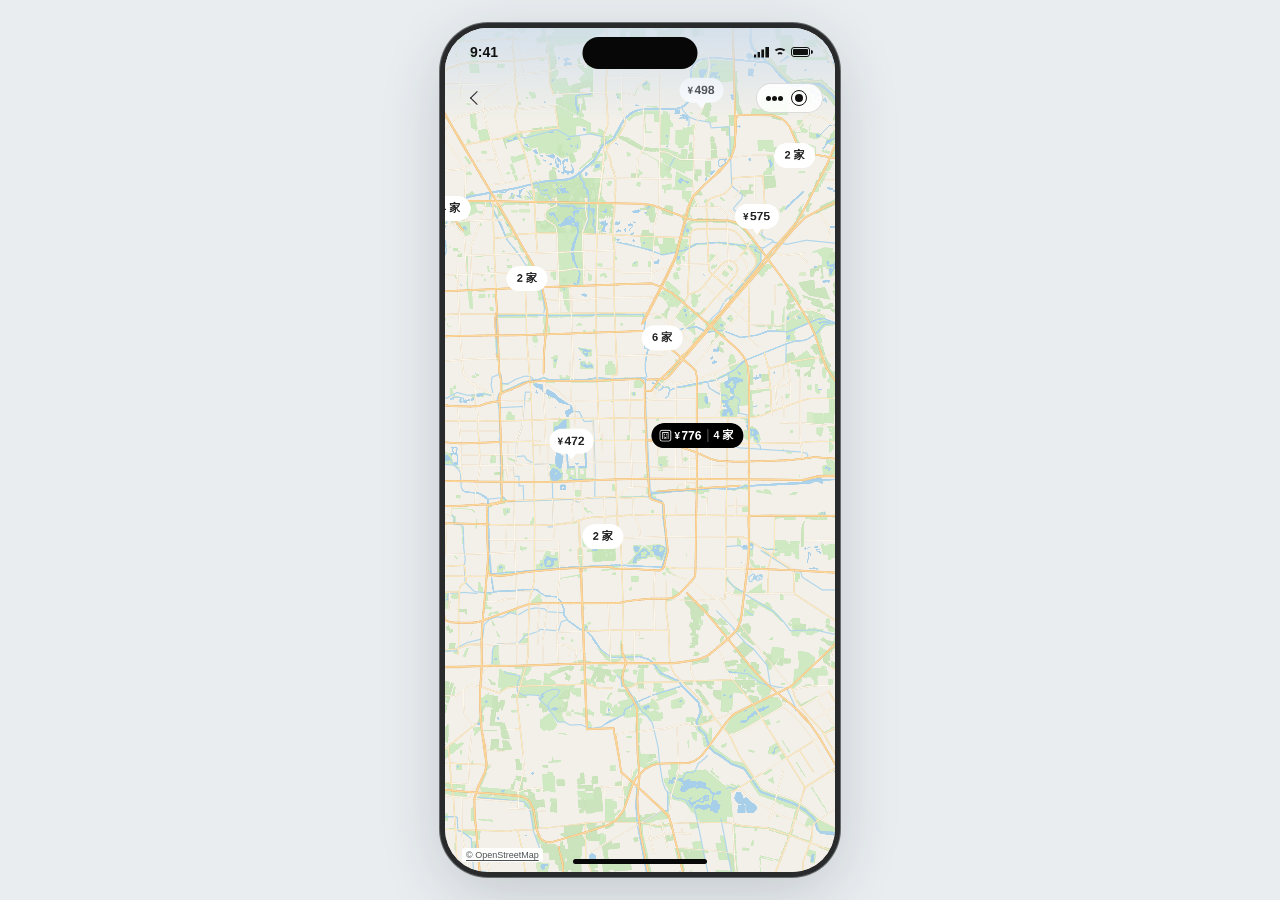
==== index.html @ 3328a45b "Add continuous hotel map zoom demo" ====
<!doctype html>
<html lang="zh-CN">
<head>
  <meta charset="utf-8">
  <meta name="viewport" content="width=device-width, initial-scale=1, viewport-fit=cover">
  <meta name="referrer" content="no-referrer">
  <title>酒店地图</title>
  <style>:root {
  font-family: -apple-system, BlinkMacSystemFont, "PingFang SC", "Microsoft YaHei", sans-serif;
  color: #111;
  background: #e9edf0;
}
*, *::before, *::after { box-sizing: border-box; }
body { margin: 0; }
.phone { position: relative; isolation: isolate; overflow: hidden; height: 100dvh; min-height: 360px; background: #f2f0e9; }
.map { position: absolute; inset: 0; overflow: hidden; }
.maplibregl-canvas { position: absolute; top: 0; left: 0; }
.maplibregl-canvas-container.maplibregl-interactive { cursor: grab; user-select: none; }
.maplibregl-canvas-container.maplibregl-interactive:active { cursor: grabbing; }
.maplibregl-canvas-container.maplibregl-touch-zoom-rotate,
.maplibregl-canvas-container.maplibregl-touch-drag-pan { touch-action: none; }
.phone-top { position: absolute; z-index: 2; inset: 0 0 auto; pointer-events: none; background: linear-gradient(#d1deecdd, #d1deec00); }
.status { height: 48px; display: flex; align-items: center; justify-content: space-between; padding: 0 25px; font-size: 14px; font-weight: 650; }
.island { position: absolute; top: 9px; left: 50%; transform: translateX(-50%); width: 115px; height: 32px; border-radius: 100px; background: #070707; }
.status-icons { display: flex; align-items: center; gap: 4px; }
.signal { width: 15px; height: 11px; background: #111; clip-path: polygon(0 72%,15% 72%,15% 100%,24% 100%,24% 50%,40% 50%,40% 100%,49% 100%,49% 27%,67% 27%,67% 100%,76% 100%,76% 0,100% 0,100% 100%,0 100%); }
.wifi { height: 13px; width: 14px; position: relative; overflow: hidden; }
.wifi::before, .wifi::after { position: absolute; left: 50%; transform: translateX(-50%); border: 2px solid transparent; border-top-color: #111; border-radius: 50%; width: 14px; height: 11px; top: 2px; content: ""; }
.wifi::after { width: 8px; top: 6px; }
.battery { width: 19px; height: 10px; border: 1px solid #111; border-radius: 3px; position: relative; }
.battery::before { content: ""; position: absolute; inset: 1px; border-radius: 1px; background: #111; }
.battery::after { content: ""; position: absolute; width: 2px; height: 4px; right: -4px; top: 2px; border-radius: 0 2px 2px 0; background: #111; }
.corners { display: flex; height: 44px; align-items: center; justify-content: space-between; padding: 0 12px; }
.corners button { display: grid; place-items: center; width: 44px; height: 44px; margin-left: -4px; padding: 0; border: 0; background: transparent; color: inherit; pointer-events: auto; touch-action: manipulation; cursor: pointer; }
.corners button:focus-visible { outline: 2px solid #245daf; border-radius: 12px; outline-offset: -4px; }
.corners button i { width: 10px; height: 10px; border: solid #222; border-width: 0 0 1.8px 1.8px; transform: translateX(2px) rotate(45deg); }
.capsule { border-radius: 20px; border: 1px solid #0002; width: 67px; height: 30px; display: flex; align-items: center; justify-content: space-evenly; background: #ffffffdf; }
.dots { width: 5px; height: 5px; border-radius: 50%; background: #111; box-shadow: -6px 0 #111, 6px 0 #111; }
.ring { position: relative; width: 16px; height: 16px; border: 1.8px solid #111; border-radius: 50%; }
.ring::after { content: ""; position: absolute; inset: 3px; border-radius: 50%; background: #111; }
.attribution { position: absolute; z-index: 2; bottom: 10px; left: 17px; color: #4a5054; border-radius: 3px; background: #fffffff0; padding: 2px 4px; font-size: 9px; text-underline-offset: 2px; }
.home-bar { position: absolute; z-index: 2; left: 50%; bottom: 8px; transform: translateX(-50%); width: 134px; height: 5px; border-radius: 100px; background: #080808; pointer-events: none; }
#mapError { position: absolute; z-index: 2; top: 110px; left: 16px; right: 16px; padding: 10px 12px; border-radius: 9px; background: #fff; font-size: 13px; }
@media (min-width: 560px) {
  body { min-height: 100dvh; display: grid; place-items: center; padding: 18px 0; }
  .phone { width: 390px; height: min(844px, calc(100dvh - 36px)); border-radius: 43px; box-shadow: 0 0 0 5px #292a2b, 0 0 0 6px #676a6c, 0 17px 65px #20293333; }
}
</style>
</head>
<body>
  <main class="phone" id="phone" aria-label="酒店地图">
    <div class="map" id="map" aria-label="北京酒店示例地图" aria-busy="true"></div>
    <div class="phone-top">
      <div class="status" aria-hidden="true">
        <span>9:41</span><i class="island"></i>
        <span class="status-icons"><i class="signal"></i><i class="wifi"></i><i class="battery"></i></span>
      </div>
      <div class="corners">
        <button id="back" type="button" aria-label="回到初始地图视角" title="回到初始地图视角"><i></i></button>
        <div class="capsule" aria-hidden="true"><i class="dots"></i><i class="ring"></i></div>
      </div>
    </div>
    <div id="mapError" role="status" hidden></div>
    <a class="attribution" href="https://www.openstreetmap.org/copyright" target="_blank" rel="noopener">© OpenStreetMap</a>
    <i class="home-bar" aria-hidden="true"></i>
  </main>
  <script>/*
Copyright (c) 2023, MapLibre contributors

All rights reserved.

Redistribution and use in source and binary forms, with or without modification,
are permitted provided that the following conditions are met:

    * Redistributions of source code must retain the above copyright notice,
      this list of conditions and the following disclaimer.
    * Redistributions in binary form must reproduce the above copyright notice,
      this list of conditions and the following disclaimer in the documentation
      and/or other materials provided with the distribution.
    * Neither the name of MapLibre GL JS nor the names of its contributors
      may be used to endorse or promote products derived from this software
      without specific prior written permission.

THIS SOFTWARE IS PROVIDED BY THE COPYRIGHT HOLDERS AND CONTRIBUTORS
"AS IS" AND ANY EXPRESS OR IMPLIED WARRANTIES, INCLUDING, BUT NOT
LIMITED TO, THE IMPLIED WARRANTIES OF MERCHANTABILITY AND FITNESS FOR
A PARTICULAR PURPOSE ARE DISCLAIMED. IN NO EVENT SHALL THE COPYRIGHT OWNER OR
CONTRIBUTORS BE LIABLE FOR ANY DIRECT, INDIRECT, INCIDENTAL, SPECIAL,
EXEMPLARY, OR CONSEQUENTIAL DAMAGES (INCLUDING, BUT NOT LIMITED TO,
PROCUREMENT OF SUBSTITUTE GOODS OR SERVICES; LOSS OF USE, DATA, OR
PROFITS; OR BUSINESS INTERRUPTION) HOWEVER CAUSED AND ON ANY THEORY OF
LIABILITY, WHETHER IN CONTRACT, STRICT LIABILITY, OR TORT (INCLUDING
NEGLIGENCE OR OTHERWISE) ARISING IN ANY WAY OUT OF THE USE OF THIS
SOFTWARE, EVEN IF ADVISED OF THE POSSIBILITY OF SUCH DAMAGE.


-------------------------------------------------------------------------------

Contains code from mapbox-gl-js v1.13 and earlier

Version v1.13 of mapbox-gl-js and earlier are licensed under a BSD-3-Clause license

Copyright (c) 2020, Mapbox
Redistribution and use in source and binary forms, with or without modification,
are permitted provided that the following conditions are met:

* Redistributions of source code must retain the above copyright notice,
  this list of conditions and the following disclaimer.
* Redistributions in binary form must reproduce the above copyright notice,
  this list of conditions and the following disclaimer in the documentation
  and/or other materials provided with the distribution.
* Neither the name of Mapbox GL JS nor the names of its contributors
  may be used to endorse or promote products derived from this software
  without specific prior written permission.

THIS SOFTWARE IS PROVIDED BY THE COPYRIGHT HOLDERS AND CONTRIBUTORS
"AS IS" AND ANY EXPRESS OR IMPLIED WARRANTIES, INCLUDING, BUT NOT
LIMITED TO, THE IMPLIED WARRANTIES OF MERCHANTABILITY AND FITNESS FOR
A PARTICULAR PURPOSE ARE DISCLAIMED. IN NO EVENT SHALL THE COPYRIGHT OWNER OR
CONTRIBUTORS BE LIABLE FOR ANY DIRECT, INDIRECT, INCIDENTAL, SPECIAL,
EXEMPLARY, OR CONSEQUENTIAL DAMAGES (INCLUDING, BUT NOT LIMITED TO,
PROCUREMENT OF SUBSTITUTE GOODS OR SERVICES; LOSS OF USE, DATA, OR
PROFITS; OR BUSINESS INTERRUPTION) HOWEVER CAUSED AND ON ANY THEORY OF
LIABILITY, WHETHER IN CONTRACT, STRICT LIABILITY, OR TORT (INCLUDING
NEGLIGENCE OR OTHERWISE) ARISING IN ANY WAY OUT OF THE USE OF THIS SOFTWARE,
EVEN IF ADVISED OF THE POSSIBILITY OF SUCH DAMAGE.


-------------------------------------------------------------------------------

Contains code from glfx.js

Copyright (C) 2011 by Evan Wallace

Permission is hereby granted, free of charge, to any person obtaining a copy
of this software and associated documentation files (the "Software"), to deal
in the Software without restriction, including without limitation the rights
to use, copy, modify, merge, publish, distribute, sublicense, and/or sell
copies of the Software, and to permit persons to whom the Software is
furnished to do so, subject to the following conditions:

The above copyright notice and this permission notice shall be included in
all copies or substantial portions of the Software.

THE SOFTWARE IS PROVIDED "AS IS", WITHOUT WARRANTY OF ANY KIND, EXPRESS OR
IMPLIED, INCLUDING BUT NOT LIMITED TO THE WARRANTIES OF MERCHANTABILITY,
FITNESS FOR A PARTICULAR PURPOSE AND NONINFRINGEMENT. IN NO EVENT SHALL THE
AUTHORS OR COPYRIGHT HOLDERS BE LIABLE FOR ANY CLAIM, DAMAGES OR OTHER
LIABILITY, WHETHER IN AN ACTION OF CONTRACT, TORT OR OTHERWISE, ARISING FROM,
OUT OF OR IN CONNECTION WITH THE SOFTWARE OR THE USE OR OTHER DEALINGS IN
THE SOFTWARE.

--------------------------------------------------------------------------------

Contains a portion of d3-color https://github.com/d3/d3-color

Copyright 2010-2016 Mike Bostock
All rights reserved.

Redistribution and use in source and binary forms, with or without modification,
are permitted provided that the following conditions are met:

* Redistributions of source code must retain the above copyright notice, this
  list of conditions and the following disclaimer.

* Redistributions in binary form must reproduce the above copyright notice,
  this list of conditions and the following disclaimer in the documentation
  and/or other materials provided with the distribution.

* Neither the name of the author nor the names of contributors may be used to
  endorse or promote products derived from this software without specific prior
  written permission.

THIS SOFTWARE IS PROVIDED BY THE COPYRIGHT HOLDERS AND CONTRIBUTORS "AS IS" AND
ANY EXPRESS OR IMPLIED WARRANTIES, INCLUDING, BUT NOT LIMITED TO, THE IMPLIED
WARRANTIES OF MERCHANTABILITY AND FITNESS FOR A PARTICULAR PURPOSE ARE
DISCLAIMED. IN NO EVENT SHALL THE COPYRIGHT OWNER OR CONTRIBUTORS BE LIABLE FOR
ANY DIRECT, INDIRECT, INCIDENTAL, SPECIAL, EXEMPLARY, OR CONSEQUENTIAL DAMAGES
(INCLUDING, BUT NOT LIMITED TO, PROCUREMENT OF SUBSTITUTE GOODS OR SERVICES;
LOSS OF USE, DATA, OR PROFITS; OR BUSINESS INTERRUPTION) HOWEVER CAUSED AND ON
ANY THEORY OF LIABILITY, WHETHER IN CONTRACT, STRICT LIABILITY, OR TORT
(INCLUDING NEGLIGENCE OR OTHERWISE) ARISING IN ANY WAY OUT OF THE USE OF THIS
SOFTWARE, EVEN IF ADVISED OF THE POSSIBILITY OF SUCH DAMAGE.

*/
/**
 * MapLibre GL JS
 * @license 3-Clause BSD. Full text of license: https://github.com/maplibre/maplibre-gl-js/blob/v4.7.1/LICENSE.txt
 */
(function (global, factory) {
typeof exports === 'object' && typeof module !== 'undefined' ? module.exports = factory() :
typeof define === 'function' && define.amd ? define(factory) :
(global = typeof globalThis !== 'undefined' ? globalThis : global || self, global.maplibregl = factory());
})(this, (function () { 'use strict';

/* eslint-disable */

var maplibregl = {};
var modules = {};
function define(moduleName, _dependencies, moduleFactory) {
    modules[moduleName] = moduleFactory;

    // to get the list of modules see generated dist/maplibre-gl-dev.js file (look for `define(` calls)
    if (moduleName !== 'index') {
        return;
    }

    // we assume that when an index module is initializing then other modules are loaded already
    var workerBundleString = 'var sharedModule = {}; (' + modules.shared + ')(sharedModule); (' + modules.worker + ')(sharedModule);'

    var sharedModule = {};
    // the order of arguments of a module factory depends on rollup (it decides who is whose dependency)
    // to check the correct order, see dist/maplibre-gl-dev.js file (look for `define(` calls)
    // we assume that for our 3 chunks it will generate 3 modules and their order is predefined like the following
    modules.shared(sharedModule);
    modules.index(maplibregl, sharedModule);

    if (typeof window !== 'undefined') {
        maplibregl.setWorkerUrl(window.URL.createObjectURL(new Blob([workerBundleString], { type: 'text/javascript' })));
    }

    return maplibregl;
};



define("shared",["exports"],(function(t){"use strict";function e(t,e,r,n){return new(r||(r=Promise))((function(i,s){function a(t){try{l(n.next(t));}catch(t){s(t);}}function o(t){try{l(n.throw(t));}catch(t){s(t);}}function l(t){var e;t.done?i(t.value):(e=t.value,e instanceof r?e:new r((function(t){t(e);}))).then(a,o);}l((n=n.apply(t,e||[])).next());}))}function r(t){return t&&t.__esModule&&Object.prototype.hasOwnProperty.call(t,"default")?t.default:t}"function"==typeof SuppressedError&&SuppressedError;var n=i;function i(t,e){this.x=t,this.y=e;}i.prototype={clone:function(){return new i(this.x,this.y)},add:function(t){return this.clone()._add(t)},sub:function(t){return this.clone()._sub(t)},multByPoint:function(t){return this.clone()._multByPoint(t)},divByPoint:function(t){return this.clone()._divByPoint(t)},mult:function(t){return this.clone()._mult(t)},div:function(t){return this.clone()._div(t)},rotate:function(t){return this.clone()._rotate(t)},rotateAround:function(t,e){return this.clone()._rotateAround(t,e)},matMult:function(t){return this.clone()._matMult(t)},unit:function(){return this.clone()._unit()},perp:function(){return this.clone()._perp()},round:function(){return this.clone()._round()},mag:function(){return Math.sqrt(this.x*this.x+this.y*this.y)},equals:function(t){return this.x===t.x&&this.y===t.y},dist:function(t){return Math.sqrt(this.distSqr(t))},distSqr:function(t){var e=t.x-this.x,r=t.y-this.y;return e*e+r*r},angle:function(){return Math.atan2(this.y,this.x)},angleTo:function(t){return Math.atan2(this.y-t.y,this.x-t.x)},angleWith:function(t){return this.angleWithSep(t.x,t.y)},angleWithSep:function(t,e){return Math.atan2(this.x*e-this.y*t,this.x*t+this.y*e)},_matMult:function(t){var e=t[2]*this.x+t[3]*this.y;return this.x=t[0]*this.x+t[1]*this.y,this.y=e,this},_add:function(t){return this.x+=t.x,this.y+=t.y,this},_sub:function(t){return this.x-=t.x,this.y-=t.y,this},_mult:function(t){return this.x*=t,this.y*=t,this},_div:function(t){return this.x/=t,this.y/=t,this},_multByPoint:function(t){return this.x*=t.x,this.y*=t.y,this},_divByPoint:function(t){return this.x/=t.x,this.y/=t.y,this},_unit:function(){return this._div(this.mag()),this},_perp:function(){var t=this.y;return this.y=this.x,this.x=-t,this},_rotate:function(t){var e=Math.cos(t),r=Math.sin(t),n=r*this.x+e*this.y;return this.x=e*this.x-r*this.y,this.y=n,this},_rotateAround:function(t,e){var r=Math.cos(t),n=Math.sin(t),i=e.y+n*(this.x-e.x)+r*(this.y-e.y);return this.x=e.x+r*(this.x-e.x)-n*(this.y-e.y),this.y=i,this},_round:function(){return this.x=Math.round(this.x),this.y=Math.round(this.y),this}},i.convert=function(t){return t instanceof i?t:Array.isArray(t)?new i(t[0],t[1]):t};var s=r(n),a=o;function o(t,e,r,n){this.cx=3*t,this.bx=3*(r-t)-this.cx,this.ax=1-this.cx-this.bx,this.cy=3*e,this.by=3*(n-e)-this.cy,this.ay=1-this.cy-this.by,this.p1x=t,this.p1y=e,this.p2x=r,this.p2y=n;}o.prototype={sampleCurveX:function(t){return ((this.ax*t+this.bx)*t+this.cx)*t},sampleCurveY:function(t){return ((this.ay*t+this.by)*t+this.cy)*t},sampleCurveDerivativeX:function(t){return (3*this.ax*t+2*this.bx)*t+this.cx},solveCurveX:function(t,e){if(void 0===e&&(e=1e-6),t<0)return 0;if(t>1)return 1;for(var r=t,n=0;n<8;n++){var i=this.sampleCurveX(r)-t;if(Math.abs(i)<e)return r;var s=this.sampleCurveDerivativeX(r);if(Math.abs(s)<1e-6)break;r-=i/s;}var a=0,o=1;for(r=t,n=0;n<20&&(i=this.sampleCurveX(r),!(Math.abs(i-t)<e));n++)t>i?a=r:o=r,r=.5*(o-a)+a;return r},solve:function(t,e){return this.sampleCurveY(this.solveCurveX(t,e))}};var l=r(a);let u,c;function h(){return null==u&&(u="undefined"!=typeof OffscreenCanvas&&new OffscreenCanvas(1,1).getContext("2d")&&"function"==typeof createImageBitmap),u}function p(){if(null==c&&(c=!1,h())){const t=5,e=new OffscreenCanvas(t,t).getContext("2d",{willReadFrequently:!0});if(e){for(let r=0;r<t*t;r++){const n=4*r;e.fillStyle=`rgb(${n},${n+1},${n+2})`,e.fillRect(r%t,Math.floor(r/t),1,1);}const r=e.getImageData(0,0,t,t).data;for(let e=0;e<t*t*4;e++)if(e%4!=3&&r[e]!==e){c=!0;break}}}return c||!1}function f(t,e,r,n){const i=new l(t,e,r,n);return t=>i.solve(t)}const d=f(.25,.1,.25,1);function y(t,e,r){return Math.min(r,Math.max(e,t))}function m(t,e,r){const n=r-e,i=((t-e)%n+n)%n+e;return i===e?r:i}function g(t,...e){for(const r of e)for(const e in r)t[e]=r[e];return t}let x=1;function v(t,e,r){const n={};for(const r in t)n[r]=e.call(this,t[r],r,t);return n}function b(t,e,r){const n={};for(const r in t)e.call(this,t[r],r,t)&&(n[r]=t[r]);return n}function w(t){return Array.isArray(t)?t.map(w):"object"==typeof t&&t?v(t,w):t}const _={};function A(t){_[t]||("undefined"!=typeof console&&console.warn(t),_[t]=!0);}function S(t,e,r){return (r.y-t.y)*(e.x-t.x)>(e.y-t.y)*(r.x-t.x)}function k(t){return "undefined"!=typeof WorkerGlobalScope&&void 0!==t&&t instanceof WorkerGlobalScope}let M=null;function I(t){return "undefined"!=typeof ImageBitmap&&t instanceof ImageBitmap}const z="[data-uri]";function P(t,r,n,i,s){return e(this,void 0,void 0,(function*(){if("undefined"==typeof VideoFrame)throw new Error("VideoFrame not supported");const e=new VideoFrame(t,{timestamp:0});try{const a=null==e?void 0:e.format;if(!a||!a.startsWith("BGR")&&!a.startsWith("RGB"))throw new Error(`Unrecognized format ${a}`);const o=a.startsWith("BGR"),l=new Uint8ClampedArray(i*s*4);if(yield e.copyTo(l,function(t,e,r,n,i){const s=4*Math.max(-e,0),a=(Math.max(0,r)-r)*n*4+s,o=4*n,l=Math.max(0,e),u=Math.max(0,r);return {rect:{x:l,y:u,width:Math.min(t.width,e+n)-l,height:Math.min(t.height,r+i)-u},layout:[{offset:a,stride:o}]}}(t,r,n,i,s)),o)for(let t=0;t<l.length;t+=4){const e=l[t];l[t]=l[t+2],l[t+2]=e;}return l}finally{e.close();}}))}let C,B;const V="AbortError";function E(){return new Error(V)}const F={MAX_PARALLEL_IMAGE_REQUESTS:16,MAX_PARALLEL_IMAGE_REQUESTS_PER_FRAME:8,MAX_TILE_CACHE_ZOOM_LEVELS:5,REGISTERED_PROTOCOLS:{},WORKER_URL:""};function T(t){return F.REGISTERED_PROTOCOLS[t.substring(0,t.indexOf("://"))]}const $="global-dispatcher";class L extends Error{constructor(t,e,r,n){super(`AJAXError: ${e} (${t}): ${r}`),this.status=t,this.statusText=e,this.url=r,this.body=n;}}const D=()=>k(self)?self.worker&&self.worker.referrer:("blob:"===window.location.protocol?window.parent:window).location.href,O=function(t,r){if(/:\/\//.test(t.url)&&!/^https?:|^file:/.test(t.url)){const e=T(t.url);if(e)return e(t,r);if(k(self)&&self.worker&&self.worker.actor)return self.worker.actor.sendAsync({type:"GR",data:t,targetMapId:$},r)}if(!(/^file:/.test(n=t.url)||/^file:/.test(D())&&!/^\w+:/.test(n))){if(fetch&&Request&&AbortController&&Object.prototype.hasOwnProperty.call(Request.prototype,"signal"))return function(t,r){return e(this,void 0,void 0,(function*(){const e=new Request(t.url,{method:t.method||"GET",body:t.body,credentials:t.credentials,headers:t.headers,cache:t.cache,referrer:D(),signal:r.signal});"json"!==t.type||e.headers.has("Accept")||e.headers.set("Accept","application/json");const n=yield fetch(e);if(!n.ok){const e=yield n.blob();throw new L(n.status,n.statusText,t.url,e)}let i;i="arrayBuffer"===t.type||"image"===t.type?n.arrayBuffer():"json"===t.type?n.json():n.text();const s=yield i;if(r.signal.aborted)throw E();return {data:s,cacheControl:n.headers.get("Cache-Control"),expires:n.headers.get("Expires")}}))}(t,r);if(k(self)&&self.worker&&self.worker.actor)return self.worker.actor.sendAsync({type:"GR",data:t,mustQueue:!0,targetMapId:$},r)}var n;return function(t,e){return new Promise(((r,n)=>{var i;const s=new XMLHttpRequest;s.open(t.method||"GET",t.url,!0),"arrayBuffer"!==t.type&&"image"!==t.type||(s.responseType="arraybuffer");for(const e in t.headers)s.setRequestHeader(e,t.headers[e]);"json"===t.type&&(s.responseType="text",(null===(i=t.headers)||void 0===i?void 0:i.Accept)||s.setRequestHeader("Accept","application/json")),s.withCredentials="include"===t.credentials,s.onerror=()=>{n(new Error(s.statusText));},s.onload=()=>{if(!e.signal.aborted)if((s.status>=200&&s.status<300||0===s.status)&&null!==s.response){let e=s.response;if("json"===t.type)try{e=JSON.parse(s.response);}catch(t){return void n(t)}r({data:e,cacheControl:s.getResponseHeader("Cache-Control"),expires:s.getResponseHeader("Expires")});}else {const e=new Blob([s.response],{type:s.getResponseHeader("Content-Type")});n(new L(s.status,s.statusText,t.url,e));}},e.signal.addEventListener("abort",(()=>{s.abort(),n(E());})),s.send(t.body);}))}(t,r)};function j(t){if(!t||t.indexOf("://")<=0||0===t.indexOf("data:image/")||0===t.indexOf("blob:"))return !0;const e=new URL(t),r=window.location;return e.protocol===r.protocol&&e.host===r.host}function R(t,e,r){r[t]&&-1!==r[t].indexOf(e)||(r[t]=r[t]||[],r[t].push(e));}function U(t,e,r){if(r&&r[t]){const n=r[t].indexOf(e);-1!==n&&r[t].splice(n,1);}}class q{constructor(t,e={}){g(this,e),this.type=t;}}class N extends q{constructor(t,e={}){super("error",g({error:t},e));}}class Z{on(t,e){return this._listeners=this._listeners||{},R(t,e,this._listeners),this}off(t,e){return U(t,e,this._listeners),U(t,e,this._oneTimeListeners),this}once(t,e){return e?(this._oneTimeListeners=this._oneTimeListeners||{},R(t,e,this._oneTimeListeners),this):new Promise((e=>this.once(t,e)))}fire(t,e){"string"==typeof t&&(t=new q(t,e||{}));const r=t.type;if(this.listens(r)){t.target=this;const e=this._listeners&&this._listeners[r]?this._listeners[r].slice():[];for(const r of e)r.call(this,t);const n=this._oneTimeListeners&&this._oneTimeListeners[r]?this._oneTimeListeners[r].slice():[];for(const e of n)U(r,e,this._oneTimeListeners),e.call(this,t);const i=this._eventedParent;i&&(g(t,"function"==typeof this._eventedParentData?this._eventedParentData():this._eventedParentData),i.fire(t));}else t instanceof N&&console.error(t.error);return this}listens(t){return this._listeners&&this._listeners[t]&&this._listeners[t].length>0||this._oneTimeListeners&&this._oneTimeListeners[t]&&this._oneTimeListeners[t].length>0||this._eventedParent&&this._eventedParent.listens(t)}setEventedParent(t,e){return this._eventedParent=t,this._eventedParentData=e,this}}var G={$version:8,$root:{version:{required:!0,type:"enum",values:[8]},name:{type:"string"},metadata:{type:"*"},center:{type:"array",value:"number"},zoom:{type:"number"},bearing:{type:"number",default:0,period:360,units:"degrees"},pitch:{type:"number",default:0,units:"degrees"},light:{type:"light"},sky:{type:"sky"},projection:{type:"projection"},terrain:{type:"terrain"},sources:{required:!0,type:"sources"},sprite:{type:"sprite"},glyphs:{type:"string"},transition:{type:"transition"},layers:{required:!0,type:"array",value:"layer"}},sources:{"*":{type:"source"}},source:["source_vector","source_raster","source_raster_dem","source_geojson","source_video","source_image"],source_vector:{type:{required:!0,type:"enum",values:{vector:{}}},url:{type:"string"},tiles:{type:"array",value:"string"},bounds:{type:"array",value:"number",length:4,default:[-180,-85.051129,180,85.051129]},scheme:{type:"enum",values:{xyz:{},tms:{}},default:"xyz"},minzoom:{type:"number",default:0},maxzoom:{type:"number",default:22},attribution:{type:"string"},promoteId:{type:"promoteId"},volatile:{type:"boolean",default:!1},"*":{type:"*"}},source_raster:{type:{required:!0,type:"enum",values:{raster:{}}},url:{type:"string"},tiles:{type:"array",value:"string"},bounds:{type:"array",value:"number",length:4,default:[-180,-85.051129,180,85.051129]},minzoom:{type:"number",default:0},maxzoom:{type:"number",default:22},tileSize:{type:"number",default:512,units:"pixels"},scheme:{type:"enum",values:{xyz:{},tms:{}},default:"xyz"},attribution:{type:"string"},volatile:{type:"boolean",default:!1},"*":{type:"*"}},source_raster_dem:{type:{required:!0,type:"enum",values:{"raster-dem":{}}},url:{type:"string"},tiles:{type:"array",value:"string"},bounds:{type:"array",value:"number",length:4,default:[-180,-85.051129,180,85.051129]},minzoom:{type:"number",default:0},maxzoom:{type:"number",default:22},tileSize:{type:"number",default:512,units:"pixels"},attribution:{type:"string"},encoding:{type:"enum",values:{terrarium:{},mapbox:{},custom:{}},default:"mapbox"},redFactor:{type:"number",default:1},blueFactor:{type:"number",default:1},greenFactor:{type:"number",default:1},baseShift:{type:"number",default:0},volatile:{type:"boolean",default:!1},"*":{type:"*"}},source_geojson:{type:{required:!0,type:"enum",values:{geojson:{}}},data:{required:!0,type:"*"},maxzoom:{type:"number",default:18},attribution:{type:"string"},buffer:{type:"number",default:128,maximum:512,minimum:0},filter:{type:"*"},tolerance:{type:"number",default:.375},cluster:{type:"boolean",default:!1},clusterRadius:{type:"number",default:50,minimum:0},clusterMaxZoom:{type:"number"},clusterMinPoints:{type:"number"},clusterProperties:{type:"*"},lineMetrics:{type:"boolean",default:!1},generateId:{type:"boolean",default:!1},promoteId:{type:"promoteId"}},source_video:{type:{required:!0,type:"enum",values:{video:{}}},urls:{required:!0,type:"array",value:"string"},coordinates:{required:!0,type:"array",length:4,value:{type:"array",length:2,value:"number"}}},source_image:{type:{required:!0,type:"enum",values:{image:{}}},url:{required:!0,type:"string"},coordinates:{required:!0,type:"array",length:4,value:{type:"array",length:2,value:"number"}}},layer:{id:{type:"string",required:!0},type:{type:"enum",values:{fill:{},line:{},symbol:{},circle:{},heatmap:{},"fill-extrusion":{},raster:{},hillshade:{},background:{}},required:!0},metadata:{type:"*"},source:{type:"string"},"source-layer":{type:"string"},minzoom:{type:"number",minimum:0,maximum:24},maxzoom:{type:"number",minimum:0,maximum:24},filter:{type:"filter"},layout:{type:"layout"},paint:{type:"paint"}},layout:["layout_fill","layout_line","layout_circle","layout_heatmap","layout_fill-extrusion","layout_symbol","layout_raster","layout_hillshade","layout_background"],layout_background:{visibility:{type:"enum",values:{visible:{},none:{}},default:"visible","property-type":"constant"}},layout_fill:{"fill-sort-key":{type:"number",expression:{interpolated:!1,parameters:["zoom","feature"]},"property-type":"data-driven"},visibility:{type:"enum",values:{visible:{},none:{}},default:"visible","property-type":"constant"}},layout_circle:{"circle-sort-key":{type:"number",expression:{interpolated:!1,parameters:["zoom","feature"]},"property-type":"data-driven"},visibility:{type:"enum",values:{visible:{},none:{}},default:"visible","property-type":"constant"}},layout_heatmap:{visibility:{type:"enum",values:{visible:{},none:{}},default:"visible","property-type":"constant"}},"layout_fill-extrusion":{visibility:{type:"enum",values:{visible:{},none:{}},default:"visible","property-type":"constant"}},layout_line:{"line-cap":{type:"enum",values:{butt:{},round:{},square:{}},default:"butt",expression:{interpolated:!1,parameters:["zoom"]},"property-type":"data-constant"},"line-join":{type:"enum",values:{bevel:{},round:{},miter:{}},default:"miter",expression:{interpolated:!1,parameters:["zoom","feature"]},"property-type":"data-driven"},"line-miter-limit":{type:"number",default:2,requires:[{"line-join":"miter"}],expression:{interpolated:!0,parameters:["zoom"]},"property-type":"data-constant"},"line-round-limit":{type:"number",default:1.05,requires:[{"line-join":"round"}],expression:{interpolated:!0,parameters:["zoom"]},"property-type":"data-constant"},"line-sort-key":{type:"number",expression:{interpolated:!1,parameters:["zoom","feature"]},"property-type":"data-driven"},visibility:{type:"enum",values:{visible:{},none:{}},default:"visible","property-type":"constant"}},layout_symbol:{"symbol-placement":{type:"enum",values:{point:{},line:{},"line-center":{}},default:"point",expression:{interpolated:!1,parameters:["zoom"]},"property-type":"data-constant"},"symbol-spacing":{type:"number",default:250,minimum:1,units:"pixels",requires:[{"symbol-placement":"line"}],expression:{interpolated:!0,parameters:["zoom"]},"property-type":"data-constant"},"symbol-avoid-edges":{type:"boolean",default:!1,expression:{interpolated:!1,parameters:["zoom"]},"property-type":"data-constant"},"symbol-sort-key":{type:"number",expression:{interpolated:!1,parameters:["zoom","feature"]},"property-type":"data-driven"},"symbol-z-order":{type:"enum",values:{auto:{},"viewport-y":{},source:{}},default:"auto",expression:{interpolated:!1,parameters:["zoom"]},"property-type":"data-constant"},"icon-allow-overlap":{type:"boolean",default:!1,requires:["icon-image",{"!":"icon-overlap"}],expression:{interpolated:!1,parameters:["zoom"]},"property-type":"data-constant"},"icon-overlap":{type:"enum",values:{never:{},always:{},cooperative:{}},requires:["icon-image"],expression:{interpolated:!1,parameters:["zoom"]},"property-type":"data-constant"},"icon-ignore-placement":{type:"boolean",default:!1,requires:["icon-image"],expression:{interpolated:!1,parameters:["zoom"]},"property-type":"data-constant"},"icon-optional":{type:"boolean",default:!1,requires:["icon-image","text-field"],expression:{interpolated:!1,parameters:["zoom"]},"property-type":"data-constant"},"icon-rotation-alignment":{type:"enum",values:{map:{},viewport:{},auto:{}},default:"auto",requires:["icon-image"],expression:{interpolated:!1,parameters:["zoom"]},"property-type":"data-constant"},"icon-size":{type:"number",default:1,minimum:0,units:"factor of the original icon size",requires:["icon-image"],expression:{interpolated:!0,parameters:["zoom","feature"]},"property-type":"data-driven"},"icon-text-fit":{type:"enum",values:{none:{},width:{},height:{},both:{}},default:"none",requires:["icon-image","text-field"],expression:{interpolated:!1,parameters:["zoom"]},"property-type":"data-constant"},"icon-text-fit-padding":{type:"array",value:"number",length:4,default:[0,0,0,0],units:"pixels",requires:["icon-image","text-field",{"icon-text-fit":["both","width","height"]}],expression:{interpolated:!0,parameters:["zoom"]},"property-type":"data-constant"},"icon-image":{type:"resolvedImage",tokens:!0,expression:{interpolated:!1,parameters:["zoom","feature"]},"property-type":"data-driven"},"icon-rotate":{type:"number",default:0,period:360,units:"degrees",requires:["icon-image"],expression:{interpolated:!0,parameters:["zoom","feature"]},"property-type":"data-driven"},"icon-padding":{type:"padding",default:[2],units:"pixels",requires:["icon-image"],expression:{interpolated:!0,parameters:["zoom","feature"]},"property-type":"data-driven"},"icon-keep-upright":{type:"boolean",default:!1,requires:["icon-image",{"icon-rotation-alignment":"map"},{"symbol-placement":["line","line-center"]}],expression:{interpolated:!1,parameters:["zoom"]},"property-type":"data-constant"},"icon-offset":{type:"array",value:"number",length:2,default:[0,0],requires:["icon-image"],expression:{interpolated:!0,parameters:["zoom","feature"]},"property-type":"data-driven"},"icon-anchor":{type:"enum",values:{center:{},left:{},right:{},top:{},bottom:{},"top-left":{},"top-right":{},"bottom-left":{},"bottom-right":{}},default:"center",requires:["icon-image"],expression:{interpolated:!1,parameters:["zoom","feature"]},"property-type":"data-driven"},"icon-pitch-alignment":{type:"enum",values:{map:{},viewport:{},auto:{}},default:"auto",requires:["icon-image"],expression:{interpolated:!1,parameters:["zoom"]},"property-type":"data-constant"},"text-pitch-alignment":{type:"enum",values:{map:{},viewport:{},auto:{}},default:"auto",requires:["text-field"],expression:{interpolated:!1,parameters:["zoom"]},"property-type":"data-constant"},"text-rotation-alignment":{type:"enum",values:{map:{},viewport:{},"viewport-glyph":{},auto:{}},default:"auto",requires:["text-field"],expression:{interpolated:!1,parameters:["zoom"]},"property-type":"data-constant"},"text-field":{type:"formatted",default:"",tokens:!0,expression:{interpolated:!1,parameters:["zoom","feature"]},"property-type":"data-driven"},"text-font":{type:"array",value:"string",default:["Open Sans Regular","Arial Unicode MS Regular"],requires:["text-field"],expression:{interpolated:!1,parameters:["zoom","feature"]},"property-type":"data-driven"},"text-size":{type:"number",default:16,minimum:0,units:"pixels",requires:["text-field"],expression:{interpolated:!0,parameters:["zoom","feature"]},"property-type":"data-driven"},"text-max-width":{type:"number",default:10,minimum:0,units:"ems",requires:["text-field"],expression:{interpolated:!0,parameters:["zoom","feature"]},"property-type":"data-driven"},"text-line-height":{type:"number",default:1.2,units:"ems",requires:["text-field"],expression:{interpolated:!0,parameters:["zoom"]},"property-type":"data-constant"},"text-letter-spacing":{type:"number",default:0,units:"ems",requires:["text-field"],expression:{interpolated:!0,parameters:["zoom","feature"]},"property-type":"data-driven"},"text-justify":{type:"enum",values:{auto:{},left:{},center:{},right:{}},default:"center",requires:["text-field"],expression:{interpolated:!1,parameters:["zoom","feature"]},"property-type":"data-driven"},"text-radial-offset":{type:"number",units:"ems",default:0,requires:["text-field"],"property-type":"data-driven",expression:{interpolated:!0,parameters:["zoom","feature"]}},"text-variable-anchor":{type:"array",value:"enum",values:{center:{},left:{},right:{},top:{},bottom:{},"top-left":{},"top-right":{},"bottom-left":{},"bottom-right":{}},requires:["text-field",{"symbol-placement":["point"]}],expression:{interpolated:!1,parameters:["zoom"]},"property-type":"data-constant"},"text-variable-anchor-offset":{type:"variableAnchorOffsetCollection",requires:["text-field",{"symbol-placement":["point"]}],expression:{interpolated:!0,parameters:["zoom","feature"]},"property-type":"data-driven"},"text-anchor":{type:"enum",values:{center:{},left:{},right:{},top:{},bottom:{},"top-left":{},"top-right":{},"bottom-left":{},"bottom-right":{}},default:"center",requires:["text-field",{"!":"text-variable-anchor"}],expression:{interpolated:!1,parameters:["zoom","feature"]},"property-type":"data-driven"},"text-max-angle":{type:"number",default:45,units:"degrees",requires:["text-field",{"symbol-placement":["line","line-center"]}],expression:{interpolated:!0,parameters:["zoom"]},"property-type":"data-constant"},"text-writing-mode":{type:"array",value:"enum",values:{horizontal:{},vertical:{}},requires:["text-field",{"symbol-placement":["point"]}],expression:{interpolated:!1,parameters:["zoom"]},"property-type":"data-constant"},"text-rotate":{type:"number",default:0,period:360,units:"degrees",requires:["text-field"],expression:{interpolated:!0,parameters:["zoom","feature"]},"property-type":"data-driven"},"text-padding":{type:"number",default:2,minimum:0,units:"pixels",requires:["text-field"],expression:{interpolated:!0,parameters:["zoom"]},"property-type":"data-constant"},"text-keep-upright":{type:"boolean",default:!0,requires:["text-field",{"text-rotation-alignment":"map"},{"symbol-placement":["line","line-center"]}],expression:{interpolated:!1,parameters:["zoom"]},"property-type":"data-constant"},"text-transform":{type:"enum",values:{none:{},uppercase:{},lowercase:{}},default:"none",requires:["text-field"],expression:{interpolated:!1,parameters:["zoom","feature"]},"property-type":"data-driven"},"text-offset":{type:"array",value:"number",units:"ems",length:2,default:[0,0],requires:["text-field",{"!":"text-radial-offset"}],expression:{interpolated:!0,parameters:["zoom","feature"]},"property-type":"data-driven"},"text-allow-overlap":{type:"boolean",default:!1,requires:["text-field",{"!":"text-overlap"}],expression:{interpolated:!1,parameters:["zoom"]},"property-type":"data-constant"},"text-overlap":{type:"enum",values:{never:{},always:{},cooperative:{}},requires:["text-field"],expression:{interpolated:!1,parameters:["zoom"]},"property-type":"data-constant"},"text-ignore-placement":{type:"boolean",default:!1,requires:["text-field"],expression:{interpolated:!1,parameters:["zoom"]},"property-type":"data-constant"},"text-optional":{type:"boolean",default:!1,requires:["text-field","icon-image"],expression:{interpolated:!1,parameters:["zoom"]},"property-type":"data-constant"},visibility:{type:"enum",values:{visible:{},none:{}},default:"visible","property-type":"constant"}},layout_raster:{visibility:{type:"enum",values:{visible:{},none:{}},default:"visible","property-type":"constant"}},layout_hillshade:{visibility:{type:"enum",values:{visible:{},none:{}},default:"visible","property-type":"constant"}},filter:{type:"array",value:"*"},filter_operator:{type:"enum",values:{"==":{},"!=":{},">":{},">=":{},"<":{},"<=":{},in:{},"!in":{},all:{},any:{},none:{},has:{},"!has":{}}},geometry_type:{type:"enum",values:{Point:{},LineString:{},Polygon:{}}},function:{expression:{type:"expression"},stops:{type:"array",value:"function_stop"},base:{type:"number",default:1,minimum:0},property:{type:"string",default:"$zoom"},type:{type:"enum",values:{identity:{},exponential:{},interval:{},categorical:{}},default:"exponential"},colorSpace:{type:"enum",values:{rgb:{},lab:{},hcl:{}},default:"rgb"},default:{type:"*",required:!1}},function_stop:{type:"array",minimum:0,maximum:24,value:["number","color"],length:2},expression:{type:"array",value:"*",minimum:1},light:{anchor:{type:"enum",default:"viewport",values:{map:{},viewport:{}},"property-type":"data-constant",transition:!1,expression:{interpolated:!1,parameters:["zoom"]}},position:{type:"array",default:[1.15,210,30],length:3,value:"number","property-type":"data-constant",transition:!0,expression:{interpolated:!0,parameters:["zoom"]}},color:{type:"color","property-type":"data-constant",default:"#ffffff",expression:{interpolated:!0,parameters:["zoom"]},transition:!0},intensity:{type:"number","property-type":"data-constant",default:.5,minimum:0,maximum:1,expression:{interpolated:!0,parameters:["zoom"]},transition:!0}},sky:{"sky-color":{type:"color","property-type":"data-constant",default:"#88C6FC",expression:{interpolated:!0,parameters:["zoom"]},transition:!0},"horizon-color":{type:"color","property-type":"data-constant",default:"#ffffff",expression:{interpolated:!0,parameters:["zoom"]},transition:!0},"fog-color":{type:"color","property-type":"data-constant",default:"#ffffff",expression:{interpolated:!0,parameters:["zoom"]},transition:!0},"fog-ground-blend":{type:"number","property-type":"data-constant",default:.5,minimum:0,maximum:1,expression:{interpolated:!0,parameters:["zoom"]},transition:!0},"horizon-fog-blend":{type:"number","property-type":"data-constant",default:.8,minimum:0,maximum:1,expression:{interpolated:!0,parameters:["zoom"]},transition:!0},"sky-horizon-blend":{type:"number","property-type":"data-constant",default:.8,minimum:0,maximum:1,expression:{interpolated:!0,parameters:["zoom"]},transition:!0},"atmosphere-blend":{type:"number","property-type":"data-constant",default:.8,minimum:0,maximum:1,expression:{interpolated:!0,parameters:["zoom"]},transition:!0}},terrain:{source:{type:"string",required:!0},exaggeration:{type:"number",minimum:0,default:1}},projection:{type:{type:"enum",default:"mercator",values:{mercator:{},globe:{}}}},paint:["paint_fill","paint_line","paint_circle","paint_heatmap","paint_fill-extrusion","paint_symbol","paint_raster","paint_hillshade","paint_background"],paint_fill:{"fill-antialias":{type:"boolean",default:!0,expression:{interpolated:!1,parameters:["zoom"]},"property-type":"data-constant"},"fill-opacity":{type:"number",default:1,minimum:0,maximum:1,transition:!0,expression:{interpolated:!0,parameters:["zoom","feature","feature-state"]},"property-type":"data-driven"},"fill-color":{type:"color",default:"#000000",transition:!0,requires:[{"!":"fill-pattern"}],expression:{interpolated:!0,parameters:["zoom","feature","feature-state"]},"property-type":"data-driven"},"fill-outline-color":{type:"color",transition:!0,requires:[{"!":"fill-pattern"},{"fill-antialias":!0}],expression:{interpolated:!0,parameters:["zoom","feature","feature-state"]},"property-type":"data-driven"},"fill-translate":{type:"array",value:"number",length:2,default:[0,0],transition:!0,units:"pixels",expression:{interpolated:!0,parameters:["zoom"]},"property-type":"data-constant"},"fill-translate-anchor":{type:"enum",values:{map:{},viewport:{}},default:"map",requires:["fill-translate"],expression:{interpolated:!1,parameters:["zoom"]},"property-type":"data-constant"},"fill-pattern":{type:"resolvedImage",transition:!0,expression:{interpolated:!1,parameters:["zoom","feature"]},"property-type":"cross-faded-data-driven"}},"paint_fill-extrusion":{"fill-extrusion-opacity":{type:"number",default:1,minimum:0,maximum:1,transition:!0,expression:{interpolated:!0,parameters:["zoom"]},"property-type":"data-constant"},"fill-extrusion-color":{type:"color",default:"#000000",transition:!0,requires:[{"!":"fill-extrusion-pattern"}],expression:{interpolated:!0,parameters:["zoom","feature","feature-state"]},"property-type":"data-driven"},"fill-extrusion-translate":{type:"array",value:"number",length:2,default:[0,0],transition:!0,units:"pixels",expression:{interpolated:!0,parameters:["zoom"]},"property-type":"data-constant"},"fill-extrusion-translate-anchor":{type:"enum",values:{map:{},viewport:{}},default:"map",requires:["fill-extrusion-translate"],expression:{interpolated:!1,parameters:["zoom"]},"property-type":"data-constant"},"fill-extrusion-pattern":{type:"resolvedImage",transition:!0,expression:{interpolated:!1,parameters:["zoom","feature"]},"property-type":"cross-faded-data-driven"},"fill-extrusion-height":{type:"number",default:0,minimum:0,units:"meters",transition:!0,expression:{interpolated:!0,parameters:["zoom","feature","feature-state"]},"property-type":"data-driven"},"fill-extrusion-base":{type:"number",default:0,minimum:0,units:"meters",transition:!0,requires:["fill-extrusion-height"],expression:{interpolated:!0,parameters:["zoom","feature","feature-state"]},"property-type":"data-driven"},"fill-extrusion-vertical-gradient":{type:"boolean",default:!0,transition:!1,expression:{interpolated:!1,parameters:["zoom"]},"property-type":"data-constant"}},paint_line:{"line-opacity":{type:"number",default:1,minimum:0,maximum:1,transition:!0,expression:{interpolated:!0,parameters:["zoom","feature","feature-state"]},"property-type":"data-driven"},"line-color":{type:"color",default:"#000000",transition:!0,requires:[{"!":"line-pattern"}],expression:{interpolated:!0,parameters:["zoom","feature","feature-state"]},"property-type":"data-driven"},"line-translate":{type:"array",value:"number",length:2,default:[0,0],transition:!0,units:"pixels",expression:{interpolated:!0,parameters:["zoom"]},"property-type":"data-constant"},"line-translate-anchor":{type:"enum",values:{map:{},viewport:{}},default:"map",requires:["line-translate"],expression:{interpolated:!1,parameters:["zoom"]},"property-type":"data-constant"},"line-width":{type:"number",default:1,minimum:0,transition:!0,units:"pixels",expression:{interpolated:!0,parameters:["zoom","feature","feature-state"]},"property-type":"data-driven"},"line-gap-width":{type:"number",default:0,minimum:0,transition:!0,units:"pixels",expression:{interpolated:!0,parameters:["zoom","feature","feature-state"]},"property-type":"data-driven"},"line-offset":{type:"number",default:0,transition:!0,units:"pixels",expression:{interpolated:!0,parameters:["zoom","feature","feature-state"]},"property-type":"data-driven"},"line-blur":{type:"number",default:0,minimum:0,transition:!0,units:"pixels",expression:{interpolated:!0,parameters:["zoom","feature","feature-state"]},"property-type":"data-driven"},"line-dasharray":{type:"array",value:"number",minimum:0,transition:!0,units:"line widths",requires:[{"!":"line-pattern"}],expression:{interpolated:!1,parameters:["zoom"]},"property-type":"cross-faded"},"line-pattern":{type:"resolvedImage",transition:!0,expression:{interpolated:!1,parameters:["zoom","feature"]},"property-type":"cross-faded-data-driven"},"line-gradient":{type:"color",transition:!1,requires:[{"!":"line-dasharray"},{"!":"line-pattern"},{source:"geojson",has:{lineMetrics:!0}}],expression:{interpolated:!0,parameters:["line-progress"]},"property-type":"color-ramp"}},paint_circle:{"circle-radius":{type:"number",default:5,minimum:0,transition:!0,units:"pixels",expression:{interpolated:!0,parameters:["zoom","feature","feature-state"]},"property-type":"data-driven"},"circle-color":{type:"color",default:"#000000",transition:!0,expression:{interpolated:!0,parameters:["zoom","feature","feature-state"]},"property-type":"data-driven"},"circle-blur":{type:"number",default:0,transition:!0,expression:{interpolated:!0,parameters:["zoom","feature","feature-state"]},"property-type":"data-driven"},"circle-opacity":{type:"number",default:1,minimum:0,maximum:1,transition:!0,expression:{interpolated:!0,parameters:["zoom","feature","feature-state"]},"property-type":"data-driven"},"circle-translate":{type:"array",value:"number",length:2,default:[0,0],transition:!0,units:"pixels",expression:{interpolated:!0,parameters:["zoom"]},"property-type":"data-constant"},"circle-translate-anchor":{type:"enum",values:{map:{},viewport:{}},default:"map",requires:["circle-translate"],expression:{interpolated:!1,parameters:["zoom"]},"property-type":"data-constant"},"circle-pitch-scale":{type:"enum",values:{map:{},viewport:{}},default:"map",expression:{interpolated:!1,parameters:["zoom"]},"property-type":"data-constant"},"circle-pitch-alignment":{type:"enum",values:{map:{},viewport:{}},default:"viewport",expression:{interpolated:!1,parameters:["zoom"]},"property-type":"data-constant"},"circle-stroke-width":{type:"number",default:0,minimum:0,transition:!0,units:"pixels",expression:{interpolated:!0,parameters:["zoom","feature","feature-state"]},"property-type":"data-driven"},"circle-stroke-color":{type:"color",default:"#000000",transition:!0,expression:{interpolated:!0,parameters:["zoom","feature","feature-state"]},"property-type":"data-driven"},"circle-stroke-opacity":{type:"number",default:1,minimum:0,maximum:1,transition:!0,expression:{interpolated:!0,parameters:["zoom","feature","feature-state"]},"property-type":"data-driven"}},paint_heatmap:{"heatmap-radius":{type:"number",default:30,minimum:1,transition:!0,units:"pixels",expression:{interpolated:!0,parameters:["zoom","feature","feature-state"]},"property-type":"data-driven"},"heatmap-weight":{type:"number",default:1,minimum:0,transition:!1,expression:{interpolated:!0,parameters:["zoom","feature","feature-state"]},"property-type":"data-driven"},"heatmap-intensity":{type:"number",default:1,minimum:0,transition:!0,expression:{interpolated:!0,parameters:["zoom"]},"property-type":"data-constant"},"heatmap-color":{type:"color",default:["interpolate",["linear"],["heatmap-density"],0,"rgba(0, 0, 255, 0)",.1,"royalblue",.3,"cyan",.5,"lime",.7,"yellow",1,"red"],transition:!1,expression:{interpolated:!0,parameters:["heatmap-density"]},"property-type":"color-ramp"},"heatmap-opacity":{type:"number",default:1,minimum:0,maximum:1,transition:!0,expression:{interpolated:!0,parameters:["zoom"]},"property-type":"data-constant"}},paint_symbol:{"icon-opacity":{type:"number",default:1,minimum:0,maximum:1,transition:!0,requires:["icon-image"],expression:{interpolated:!0,parameters:["zoom","feature","feature-state"]},"property-type":"data-driven"},"icon-color":{type:"color",default:"#000000",transition:!0,requires:["icon-image"],expression:{interpolated:!0,parameters:["zoom","feature","feature-state"]},"property-type":"data-driven"},"icon-halo-color":{type:"color",default:"rgba(0, 0, 0, 0)",transition:!0,requires:["icon-image"],expression:{interpolated:!0,parameters:["zoom","feature","feature-state"]},"property-type":"data-driven"},"icon-halo-width":{type:"number",default:0,minimum:0,transition:!0,units:"pixels",requires:["icon-image"],expression:{interpolated:!0,parameters:["zoom","feature","feature-state"]},"property-type":"data-driven"},"icon-halo-blur":{type:"number",default:0,minimum:0,transition:!0,units:"pixels",requires:["icon-image"],expression:{interpolated:!0,parameters:["zoom","feature","feature-state"]},"property-type":"data-driven"},"icon-translate":{type:"array",value:"number",length:2,default:[0,0],transition:!0,units:"pixels",requires:["icon-image"],expression:{interpolated:!0,parameters:["zoom"]},"property-type":"data-constant"},"icon-translate-anchor":{type:"enum",values:{map:{},viewport:{}},default:"map",requires:["icon-image","icon-translate"],expression:{interpolated:!1,parameters:["zoom"]},"property-type":"data-constant"},"text-opacity":{type:"number",default:1,minimum:0,maximum:1,transition:!0,requires:["text-field"],expression:{interpolated:!0,parameters:["zoom","feature","feature-state"]},"property-type":"data-driven"},"text-color":{type:"color",default:"#000000",transition:!0,overridable:!0,requires:["text-field"],expression:{interpolated:!0,parameters:["zoom","feature","feature-state"]},"property-type":"data-driven"},"text-halo-color":{type:"color",default:"rgba(0, 0, 0, 0)",transition:!0,requires:["text-field"],expression:{interpolated:!0,parameters:["zoom","feature","feature-state"]},"property-type":"data-driven"},"text-halo-width":{type:"number",default:0,minimum:0,transition:!0,units:"pixels",requires:["text-field"],expression:{interpolated:!0,parameters:["zoom","feature","feature-state"]},"property-type":"data-driven"},"text-halo-blur":{type:"number",default:0,minimum:0,transition:!0,units:"pixels",requires:["text-field"],expression:{interpolated:!0,parameters:["zoom","feature","feature-state"]},"property-type":"data-driven"},"text-translate":{type:"array",value:"number",length:2,default:[0,0],transition:!0,units:"pixels",requires:["text-field"],expression:{interpolated:!0,parameters:["zoom"]},"property-type":"data-constant"},"text-translate-anchor":{type:"enum",values:{map:{},viewport:{}},default:"map",requires:["text-field","text-translate"],expression:{interpolated:!1,parameters:["zoom"]},"property-type":"data-constant"}},paint_raster:{"raster-opacity":{type:"number",default:1,minimum:0,maximum:1,transition:!0,expression:{interpolated:!0,parameters:["zoom"]},"property-type":"data-constant"},"raster-hue-rotate":{type:"number",default:0,period:360,transition:!0,units:"degrees",expression:{interpolated:!0,parameters:["zoom"]},"property-type":"data-constant"},"raster-brightness-min":{type:"number",default:0,minimum:0,maximum:1,transition:!0,expression:{interpolated:!0,parameters:["zoom"]},"property-type":"data-constant"},"raster-brightness-max":{type:"number",default:1,minimum:0,maximum:1,transition:!0,expression:{interpolated:!0,parameters:["zoom"]},"property-type":"data-constant"},"raster-saturation":{type:"number",default:0,minimum:-1,maximum:1,transition:!0,expression:{interpolated:!0,parameters:["zoom"]},"property-type":"data-constant"},"raster-contrast":{type:"number",default:0,minimum:-1,maximum:1,transition:!0,expression:{interpolated:!0,parameters:["zoom"]},"property-type":"data-constant"},"raster-resampling":{type:"enum",values:{linear:{},nearest:{}},default:"linear",expression:{interpolated:!1,parameters:["zoom"]},"property-type":"data-constant"},"raster-fade-duration":{type:"number",default:300,minimum:0,transition:!1,units:"milliseconds",expression:{interpolated:!0,parameters:["zoom"]},"property-type":"data-constant"}},paint_hillshade:{"hillshade-illumination-direction":{type:"number",default:335,minimum:0,maximum:359,transition:!1,expression:{interpolated:!0,parameters:["zoom"]},"property-type":"data-constant"},"hillshade-illumination-anchor":{type:"enum",values:{map:{},viewport:{}},default:"viewport",expression:{interpolated:!1,parameters:["zoom"]},"property-type":"data-constant"},"hillshade-exaggeration":{type:"number",default:.5,minimum:0,maximum:1,transition:!0,expression:{interpolated:!0,parameters:["zoom"]},"property-type":"data-constant"},"hillshade-shadow-color":{type:"color",default:"#000000",transition:!0,expression:{interpolated:!0,parameters:["zoom"]},"property-type":"data-constant"},"hillshade-highlight-color":{type:"color",default:"#FFFFFF",transition:!0,expression:{interpolated:!0,parameters:["zoom"]},"property-type":"data-constant"},"hillshade-accent-color":{type:"color",default:"#000000",transition:!0,expression:{interpolated:!0,parameters:["zoom"]},"property-type":"data-constant"}},paint_background:{"background-color":{type:"color",default:"#000000",transition:!0,requires:[{"!":"background-pattern"}],expression:{interpolated:!0,parameters:["zoom"]},"property-type":"data-constant"},"background-pattern":{type:"resolvedImage",transition:!0,expression:{interpolated:!1,parameters:["zoom"]},"property-type":"cross-faded"},"background-opacity":{type:"number",default:1,minimum:0,maximum:1,transition:!0,expression:{interpolated:!0,parameters:["zoom"]},"property-type":"data-constant"}},transition:{duration:{type:"number",default:300,minimum:0,units:"milliseconds"},delay:{type:"number",default:0,minimum:0,units:"milliseconds"}},"property-type":{"data-driven":{type:"property-type"},"cross-faded":{type:"property-type"},"cross-faded-data-driven":{type:"property-type"},"color-ramp":{type:"property-type"},"data-constant":{type:"property-type"},constant:{type:"property-type"}},promoteId:{"*":{type:"string"}}};const K=["type","source","source-layer","minzoom","maxzoom","filter","layout"];function X(t,e){const r={};for(const e in t)"ref"!==e&&(r[e]=t[e]);return K.forEach((t=>{t in e&&(r[t]=e[t]);})),r}function H(t,e){if(Array.isArray(t)){if(!Array.isArray(e)||t.length!==e.length)return !1;for(let r=0;r<t.length;r++)if(!H(t[r],e[r]))return !1;return !0}if("object"==typeof t&&null!==t&&null!==e){if("object"!=typeof e)return !1;if(Object.keys(t).length!==Object.keys(e).length)return !1;for(const r in t)if(!H(t[r],e[r]))return !1;return !0}return t===e}function Y(t,e){t.push(e);}function J(t,e,r){Y(r,{command:"addSource",args:[t,e[t]]});}function W(t,e,r){Y(e,{command:"removeSource",args:[t]}),r[t]=!0;}function Q(t,e,r,n){W(t,r,n),J(t,e,r);}function tt(t,e,r){let n;for(n in t[r])if(Object.prototype.hasOwnProperty.call(t[r],n)&&"data"!==n&&!H(t[r][n],e[r][n]))return !1;for(n in e[r])if(Object.prototype.hasOwnProperty.call(e[r],n)&&"data"!==n&&!H(t[r][n],e[r][n]))return !1;return !0}function et(t,e,r,n,i,s){t=t||{},e=e||{};for(const a in t)Object.prototype.hasOwnProperty.call(t,a)&&(H(t[a],e[a])||r.push({command:s,args:[n,a,e[a],i]}));for(const a in e)Object.prototype.hasOwnProperty.call(e,a)&&!Object.prototype.hasOwnProperty.call(t,a)&&(H(t[a],e[a])||r.push({command:s,args:[n,a,e[a],i]}));}function rt(t){return t.id}function nt(t,e){return t[e.id]=e,t}class it{constructor(t,e,r,n){this.message=(t?`${t}: `:"")+r,n&&(this.identifier=n),null!=e&&e.__line__&&(this.line=e.__line__);}}function st(t,...e){for(const r of e)for(const e in r)t[e]=r[e];return t}class at extends Error{constructor(t,e){super(e),this.message=e,this.key=t;}}class ot{constructor(t,e=[]){this.parent=t,this.bindings={};for(const[t,r]of e)this.bindings[t]=r;}concat(t){return new ot(this,t)}get(t){if(this.bindings[t])return this.bindings[t];if(this.parent)return this.parent.get(t);throw new Error(`${t} not found in scope.`)}has(t){return !!this.bindings[t]||!!this.parent&&this.parent.has(t)}}const lt={kind:"null"},ut={kind:"number"},ct={kind:"string"},ht={kind:"boolean"},pt={kind:"color"},ft={kind:"object"},dt={kind:"value"},yt={kind:"collator"},mt={kind:"formatted"},gt={kind:"padding"},xt={kind:"resolvedImage"},vt={kind:"variableAnchorOffsetCollection"};function bt(t,e){return {kind:"array",itemType:t,N:e}}function wt(t){if("array"===t.kind){const e=wt(t.itemType);return "number"==typeof t.N?`array<${e}, ${t.N}>`:"value"===t.itemType.kind?"array":`array<${e}>`}return t.kind}const _t=[lt,ut,ct,ht,pt,mt,ft,bt(dt),gt,xt,vt];function At(t,e){if("error"===e.kind)return null;if("array"===t.kind){if("array"===e.kind&&(0===e.N&&"value"===e.itemType.kind||!At(t.itemType,e.itemType))&&("number"!=typeof t.N||t.N===e.N))return null}else {if(t.kind===e.kind)return null;if("value"===t.kind)for(const t of _t)if(!At(t,e))return null}return `Expected ${wt(t)} but found ${wt(e)} instead.`}function St(t,e){return e.some((e=>e.kind===t.kind))}function kt(t,e){return e.some((e=>"null"===e?null===t:"array"===e?Array.isArray(t):"object"===e?t&&!Array.isArray(t)&&"object"==typeof t:e===typeof t))}function Mt(t,e){return "array"===t.kind&&"array"===e.kind?t.itemType.kind===e.itemType.kind&&"number"==typeof t.N:t.kind===e.kind}const It=.96422,zt=.82521,Pt=4/29,Ct=6/29,Bt=3*Ct*Ct,Vt=Ct*Ct*Ct,Et=Math.PI/180,Ft=180/Math.PI;function Tt(t){return (t%=360)<0&&(t+=360),t}function $t([t,e,r,n]){let i,s;const a=Dt((.2225045*(t=Lt(t))+.7168786*(e=Lt(e))+.0606169*(r=Lt(r)))/1);t===e&&e===r?i=s=a:(i=Dt((.4360747*t+.3850649*e+.1430804*r)/It),s=Dt((.0139322*t+.0971045*e+.7141733*r)/zt));const o=116*a-16;return [o<0?0:o,500*(i-a),200*(a-s),n]}function Lt(t){return t<=.04045?t/12.92:Math.pow((t+.055)/1.055,2.4)}function Dt(t){return t>Vt?Math.pow(t,1/3):t/Bt+Pt}function Ot([t,e,r,n]){let i=(t+16)/116,s=isNaN(e)?i:i+e/500,a=isNaN(r)?i:i-r/200;return i=1*Rt(i),s=It*Rt(s),a=zt*Rt(a),[jt(3.1338561*s-1.6168667*i-.4906146*a),jt(-.9787684*s+1.9161415*i+.033454*a),jt(.0719453*s-.2289914*i+1.4052427*a),n]}function jt(t){return (t=t<=.00304?12.92*t:1.055*Math.pow(t,1/2.4)-.055)<0?0:t>1?1:t}function Rt(t){return t>Ct?t*t*t:Bt*(t-Pt)}function Ut(t){return parseInt(t.padEnd(2,t),16)/255}function qt(t,e){return Nt(e?t/100:t,0,1)}function Nt(t,e,r){return Math.min(Math.max(e,t),r)}function Zt(t){return !t.some(Number.isNaN)}const Gt={aliceblue:[240,248,255],antiquewhite:[250,235,215],aqua:[0,255,255],aquamarine:[127,255,212],azure:[240,255,255],beige:[245,245,220],bisque:[255,228,196],black:[0,0,0],blanchedalmond:[255,235,205],blue:[0,0,255],blueviolet:[138,43,226],brown:[165,42,42],burlywood:[222,184,135],cadetblue:[95,158,160],chartreuse:[127,255,0],chocolate:[210,105,30],coral:[255,127,80],cornflowerblue:[100,149,237],cornsilk:[255,248,220],crimson:[220,20,60],cyan:[0,255,255],darkblue:[0,0,139],darkcyan:[0,139,139],darkgoldenrod:[184,134,11],darkgray:[169,169,169],darkgreen:[0,100,0],darkgrey:[169,169,169],darkkhaki:[189,183,107],darkmagenta:[139,0,139],darkolivegreen:[85,107,47],darkorange:[255,140,0],darkorchid:[153,50,204],darkred:[139,0,0],darksalmon:[233,150,122],darkseagreen:[143,188,143],darkslateblue:[72,61,139],darkslategray:[47,79,79],darkslategrey:[47,79,79],darkturquoise:[0,206,209],darkviolet:[148,0,211],deeppink:[255,20,147],deepskyblue:[0,191,255],dimgray:[105,105,105],dimgrey:[105,105,105],dodgerblue:[30,144,255],firebrick:[178,34,34],floralwhite:[255,250,240],forestgreen:[34,139,34],fuchsia:[255,0,255],gainsboro:[220,220,220],ghostwhite:[248,248,255],gold:[255,215,0],goldenrod:[218,165,32],gray:[128,128,128],green:[0,128,0],greenyellow:[173,255,47],grey:[128,128,128],honeydew:[240,255,240],hotpink:[255,105,180],indianred:[205,92,92],indigo:[75,0,130],ivory:[255,255,240],khaki:[240,230,140],lavender:[230,230,250],lavenderblush:[255,240,245],lawngreen:[124,252,0],lemonchiffon:[255,250,205],lightblue:[173,216,230],lightcoral:[240,128,128],lightcyan:[224,255,255],lightgoldenrodyellow:[250,250,210],lightgray:[211,211,211],lightgreen:[144,238,144],lightgrey:[211,211,211],lightpink:[255,182,193],lightsalmon:[255,160,122],lightseagreen:[32,178,170],lightskyblue:[135,206,250],lightslategray:[119,136,153],lightslategrey:[119,136,153],lightsteelblue:[176,196,222],lightyellow:[255,255,224],lime:[0,255,0],limegreen:[50,205,50],linen:[250,240,230],magenta:[255,0,255],maroon:[128,0,0],mediumaquamarine:[102,205,170],mediumblue:[0,0,205],mediumorchid:[186,85,211],mediumpurple:[147,112,219],mediumseagreen:[60,179,113],mediumslateblue:[123,104,238],mediumspringgreen:[0,250,154],mediumturquoise:[72,209,204],mediumvioletred:[199,21,133],midnightblue:[25,25,112],mintcream:[245,255,250],mistyrose:[255,228,225],moccasin:[255,228,181],navajowhite:[255,222,173],navy:[0,0,128],oldlace:[253,245,230],olive:[128,128,0],olivedrab:[107,142,35],orange:[255,165,0],orangered:[255,69,0],orchid:[218,112,214],palegoldenrod:[238,232,170],palegreen:[152,251,152],paleturquoise:[175,238,238],palevioletred:[219,112,147],papayawhip:[255,239,213],peachpuff:[255,218,185],peru:[205,133,63],pink:[255,192,203],plum:[221,160,221],powderblue:[176,224,230],purple:[128,0,128],rebeccapurple:[102,51,153],red:[255,0,0],rosybrown:[188,143,143],royalblue:[65,105,225],saddlebrown:[139,69,19],salmon:[250,128,114],sandybrown:[244,164,96],seagreen:[46,139,87],seashell:[255,245,238],sienna:[160,82,45],silver:[192,192,192],skyblue:[135,206,235],slateblue:[106,90,205],slategray:[112,128,144],slategrey:[112,128,144],snow:[255,250,250],springgreen:[0,255,127],steelblue:[70,130,180],tan:[210,180,140],teal:[0,128,128],thistle:[216,191,216],tomato:[255,99,71],turquoise:[64,224,208],violet:[238,130,238],wheat:[245,222,179],white:[255,255,255],whitesmoke:[245,245,245],yellow:[255,255,0],yellowgreen:[154,205,50]};class Kt{constructor(t,e,r,n=1,i=!0){this.r=t,this.g=e,this.b=r,this.a=n,i||(this.r*=n,this.g*=n,this.b*=n,n||this.overwriteGetter("rgb",[t,e,r,n]));}static parse(t){if(t instanceof Kt)return t;if("string"!=typeof t)return;const e=function(t){if("transparent"===(t=t.toLowerCase().trim()))return [0,0,0,0];const e=Gt[t];if(e){const[t,r,n]=e;return [t/255,r/255,n/255,1]}if(t.startsWith("#")&&/^#(?:[0-9a-f]{3,4}|[0-9a-f]{6}|[0-9a-f]{8})$/.test(t)){const e=t.length<6?1:2;let r=1;return [Ut(t.slice(r,r+=e)),Ut(t.slice(r,r+=e)),Ut(t.slice(r,r+=e)),Ut(t.slice(r,r+e)||"ff")]}if(t.startsWith("rgb")){const e=t.match(/^rgba?\(\s*([\de.+-]+)(%)?(?:\s+|\s*(,)\s*)([\de.+-]+)(%)?(?:\s+|\s*(,)\s*)([\de.+-]+)(%)?(?:\s*([,\/])\s*([\de.+-]+)(%)?)?\s*\)$/);if(e){const[t,r,n,i,s,a,o,l,u,c,h,p]=e,f=[i||" ",o||" ",c].join("");if("  "===f||"  /"===f||",,"===f||",,,"===f){const t=[n,a,u].join(""),e="%%%"===t?100:""===t?255:0;if(e){const t=[Nt(+r/e,0,1),Nt(+s/e,0,1),Nt(+l/e,0,1),h?qt(+h,p):1];if(Zt(t))return t}}return}}const r=t.match(/^hsla?\(\s*([\de.+-]+)(?:deg)?(?:\s+|\s*(,)\s*)([\de.+-]+)%(?:\s+|\s*(,)\s*)([\de.+-]+)%(?:\s*([,\/])\s*([\de.+-]+)(%)?)?\s*\)$/);if(r){const[t,e,n,i,s,a,o,l,u]=r,c=[n||" ",s||" ",o].join("");if("  "===c||"  /"===c||",,"===c||",,,"===c){const t=[+e,Nt(+i,0,100),Nt(+a,0,100),l?qt(+l,u):1];if(Zt(t))return function([t,e,r,n]){function i(n){const i=(n+t/30)%12,s=e*Math.min(r,1-r);return r-s*Math.max(-1,Math.min(i-3,9-i,1))}return t=Tt(t),e/=100,r/=100,[i(0),i(8),i(4),n]}(t)}}}(t);return e?new Kt(...e,!1):void 0}get rgb(){const{r:t,g:e,b:r,a:n}=this,i=n||1/0;return this.overwriteGetter("rgb",[t/i,e/i,r/i,n])}get hcl(){return this.overwriteGetter("hcl",function(t){const[e,r,n,i]=$t(t),s=Math.sqrt(r*r+n*n);return [Math.round(1e4*s)?Tt(Math.atan2(n,r)*Ft):NaN,s,e,i]}(this.rgb))}get lab(){return this.overwriteGetter("lab",$t(this.rgb))}overwriteGetter(t,e){return Object.defineProperty(this,t,{value:e}),e}toString(){const[t,e,r,n]=this.rgb;return `rgba(${[t,e,r].map((t=>Math.round(255*t))).join(",")},${n})`}}Kt.black=new Kt(0,0,0,1),Kt.white=new Kt(1,1,1,1),Kt.transparent=new Kt(0,0,0,0),Kt.red=new Kt(1,0,0,1);class Xt{constructor(t,e,r){this.sensitivity=t?e?"variant":"case":e?"accent":"base",this.locale=r,this.collator=new Intl.Collator(this.locale?this.locale:[],{sensitivity:this.sensitivity,usage:"search"});}compare(t,e){return this.collator.compare(t,e)}resolvedLocale(){return new Intl.Collator(this.locale?this.locale:[]).resolvedOptions().locale}}class Ht{constructor(t,e,r,n,i){this.text=t,this.image=e,this.scale=r,this.fontStack=n,this.textColor=i;}}class Yt{constructor(t){this.sections=t;}static fromString(t){return new Yt([new Ht(t,null,null,null,null)])}isEmpty(){return 0===this.sections.length||!this.sections.some((t=>0!==t.text.length||t.image&&0!==t.image.name.length))}static factory(t){return t instanceof Yt?t:Yt.fromString(t)}toString(){return 0===this.sections.length?"":this.sections.map((t=>t.text)).join("")}}class Jt{constructor(t){this.values=t.slice();}static parse(t){if(t instanceof Jt)return t;if("number"==typeof t)return new Jt([t,t,t,t]);if(Array.isArray(t)&&!(t.length<1||t.length>4)){for(const e of t)if("number"!=typeof e)return;switch(t.length){case 1:t=[t[0],t[0],t[0],t[0]];break;case 2:t=[t[0],t[1],t[0],t[1]];break;case 3:t=[t[0],t[1],t[2],t[1]];}return new Jt(t)}}toString(){return JSON.stringify(this.values)}}const Wt=new Set(["center","left","right","top","bottom","top-left","top-right","bottom-left","bottom-right"]);class Qt{constructor(t){this.values=t.slice();}static parse(t){if(t instanceof Qt)return t;if(Array.isArray(t)&&!(t.length<1)&&t.length%2==0){for(let e=0;e<t.length;e+=2){const r=t[e],n=t[e+1];if("string"!=typeof r||!Wt.has(r))return;if(!Array.isArray(n)||2!==n.length||"number"!=typeof n[0]||"number"!=typeof n[1])return}return new Qt(t)}}toString(){return JSON.stringify(this.values)}}class te{constructor(t){this.name=t.name,this.available=t.available;}toString(){return this.name}static fromString(t){return t?new te({name:t,available:!1}):null}}function ee(t,e,r,n){return "number"==typeof t&&t>=0&&t<=255&&"number"==typeof e&&e>=0&&e<=255&&"number"==typeof r&&r>=0&&r<=255?void 0===n||"number"==typeof n&&n>=0&&n<=1?null:`Invalid rgba value [${[t,e,r,n].join(", ")}]: 'a' must be between 0 and 1.`:`Invalid rgba value [${("number"==typeof n?[t,e,r,n]:[t,e,r]).join(", ")}]: 'r', 'g', and 'b' must be between 0 and 255.`}function re(t){if(null===t||"string"==typeof t||"boolean"==typeof t||"number"==typeof t||t instanceof Kt||t instanceof Xt||t instanceof Yt||t instanceof Jt||t instanceof Qt||t instanceof te)return !0;if(Array.isArray(t)){for(const e of t)if(!re(e))return !1;return !0}if("object"==typeof t){for(const e in t)if(!re(t[e]))return !1;return !0}return !1}function ne(t){if(null===t)return lt;if("string"==typeof t)return ct;if("boolean"==typeof t)return ht;if("number"==typeof t)return ut;if(t instanceof Kt)return pt;if(t instanceof Xt)return yt;if(t instanceof Yt)return mt;if(t instanceof Jt)return gt;if(t instanceof Qt)return vt;if(t instanceof te)return xt;if(Array.isArray(t)){const e=t.length;let r;for(const e of t){const t=ne(e);if(r){if(r===t)continue;r=dt;break}r=t;}return bt(r||dt,e)}return ft}function ie(t){const e=typeof t;return null===t?"":"string"===e||"number"===e||"boolean"===e?String(t):t instanceof Kt||t instanceof Yt||t instanceof Jt||t instanceof Qt||t instanceof te?t.toString():JSON.stringify(t)}class se{constructor(t,e){this.type=t,this.value=e;}static parse(t,e){if(2!==t.length)return e.error(`'literal' expression requires exactly one argument, but found ${t.length-1} instead.`);if(!re(t[1]))return e.error("invalid value");const r=t[1];let n=ne(r);const i=e.expectedType;return "array"!==n.kind||0!==n.N||!i||"array"!==i.kind||"number"==typeof i.N&&0!==i.N||(n=i),new se(n,r)}evaluate(){return this.value}eachChild(){}outputDefined(){return !0}}class ae{constructor(t){this.name="ExpressionEvaluationError",this.message=t;}toJSON(){return this.message}}const oe={string:ct,number:ut,boolean:ht,object:ft};class le{constructor(t,e){this.type=t,this.args=e;}static parse(t,e){if(t.length<2)return e.error("Expected at least one argument.");let r,n=1;const i=t[0];if("array"===i){let i,s;if(t.length>2){const r=t[1];if("string"!=typeof r||!(r in oe)||"object"===r)return e.error('The item type argument of "array" must be one of string, number, boolean',1);i=oe[r],n++;}else i=dt;if(t.length>3){if(null!==t[2]&&("number"!=typeof t[2]||t[2]<0||t[2]!==Math.floor(t[2])))return e.error('The length argument to "array" must be a positive integer literal',2);s=t[2],n++;}r=bt(i,s);}else {if(!oe[i])throw new Error(`Types doesn't contain name = ${i}`);r=oe[i];}const s=[];for(;n<t.length;n++){const r=e.parse(t[n],n,dt);if(!r)return null;s.push(r);}return new le(r,s)}evaluate(t){for(let e=0;e<this.args.length;e++){const r=this.args[e].evaluate(t);if(!At(this.type,ne(r)))return r;if(e===this.args.length-1)throw new ae(`Expected value to be of type ${wt(this.type)}, but found ${wt(ne(r))} instead.`)}throw new Error}eachChild(t){this.args.forEach(t);}outputDefined(){return this.args.every((t=>t.outputDefined()))}}const ue={"to-boolean":ht,"to-color":pt,"to-number":ut,"to-string":ct};class ce{constructor(t,e){this.type=t,this.args=e;}static parse(t,e){if(t.length<2)return e.error("Expected at least one argument.");const r=t[0];if(!ue[r])throw new Error(`Can't parse ${r} as it is not part of the known types`);if(("to-boolean"===r||"to-string"===r)&&2!==t.length)return e.error("Expected one argument.");const n=ue[r],i=[];for(let r=1;r<t.length;r++){const n=e.parse(t[r],r,dt);if(!n)return null;i.push(n);}return new ce(n,i)}evaluate(t){switch(this.type.kind){case"boolean":return Boolean(this.args[0].evaluate(t));case"color":{let e,r;for(const n of this.args){if(e=n.evaluate(t),r=null,e instanceof Kt)return e;if("string"==typeof e){const r=t.parseColor(e);if(r)return r}else if(Array.isArray(e)&&(r=e.length<3||e.length>4?`Invalid rbga value ${JSON.stringify(e)}: expected an array containing either three or four numeric values.`:ee(e[0],e[1],e[2],e[3]),!r))return new Kt(e[0]/255,e[1]/255,e[2]/255,e[3])}throw new ae(r||`Could not parse color from value '${"string"==typeof e?e:JSON.stringify(e)}'`)}case"padding":{let e;for(const r of this.args){e=r.evaluate(t);const n=Jt.parse(e);if(n)return n}throw new ae(`Could not parse padding from value '${"string"==typeof e?e:JSON.stringify(e)}'`)}case"variableAnchorOffsetCollection":{let e;for(const r of this.args){e=r.evaluate(t);const n=Qt.parse(e);if(n)return n}throw new ae(`Could not parse variableAnchorOffsetCollection from value '${"string"==typeof e?e:JSON.stringify(e)}'`)}case"number":{let e=null;for(const r of this.args){if(e=r.evaluate(t),null===e)return 0;const n=Number(e);if(!isNaN(n))return n}throw new ae(`Could not convert ${JSON.stringify(e)} to number.`)}case"formatted":return Yt.fromString(ie(this.args[0].evaluate(t)));case"resolvedImage":return te.fromString(ie(this.args[0].evaluate(t)));default:return ie(this.args[0].evaluate(t))}}eachChild(t){this.args.forEach(t);}outputDefined(){return this.args.every((t=>t.outputDefined()))}}const he=["Unknown","Point","LineString","Polygon"];class pe{constructor(){this.globals=null,this.feature=null,this.featureState=null,this.formattedSection=null,this._parseColorCache={},this.availableImages=null,this.canonical=null;}id(){return this.feature&&"id"in this.feature?this.feature.id:null}geometryType(){return this.feature?"number"==typeof this.feature.type?he[this.feature.type]:this.feature.type:null}geometry(){return this.feature&&"geometry"in this.feature?this.feature.geometry:null}canonicalID(){return this.canonical}properties(){return this.feature&&this.feature.properties||{}}parseColor(t){let e=this._parseColorCache[t];return e||(e=this._parseColorCache[t]=Kt.parse(t)),e}}class fe{constructor(t,e,r=[],n,i=new ot,s=[]){this.registry=t,this.path=r,this.key=r.map((t=>`[${t}]`)).join(""),this.scope=i,this.errors=s,this.expectedType=n,this._isConstant=e;}parse(t,e,r,n,i={}){return e?this.concat(e,r,n)._parse(t,i):this._parse(t,i)}_parse(t,e){function r(t,e,r){return "assert"===r?new le(e,[t]):"coerce"===r?new ce(e,[t]):t}if(null!==t&&"string"!=typeof t&&"boolean"!=typeof t&&"number"!=typeof t||(t=["literal",t]),Array.isArray(t)){if(0===t.length)return this.error('Expected an array with at least one element. If you wanted a literal array, use ["literal", []].');const n=t[0];if("string"!=typeof n)return this.error(`Expression name must be a string, but found ${typeof n} instead. If you wanted a literal array, use ["literal", [...]].`,0),null;const i=this.registry[n];if(i){let n=i.parse(t,this);if(!n)return null;if(this.expectedType){const t=this.expectedType,i=n.type;if("string"!==t.kind&&"number"!==t.kind&&"boolean"!==t.kind&&"object"!==t.kind&&"array"!==t.kind||"value"!==i.kind)if("color"!==t.kind&&"formatted"!==t.kind&&"resolvedImage"!==t.kind||"value"!==i.kind&&"string"!==i.kind)if("padding"!==t.kind||"value"!==i.kind&&"number"!==i.kind&&"array"!==i.kind)if("variableAnchorOffsetCollection"!==t.kind||"value"!==i.kind&&"array"!==i.kind){if(this.checkSubtype(t,i))return null}else n=r(n,t,e.typeAnnotation||"coerce");else n=r(n,t,e.typeAnnotation||"coerce");else n=r(n,t,e.typeAnnotation||"coerce");else n=r(n,t,e.typeAnnotation||"assert");}if(!(n instanceof se)&&"resolvedImage"!==n.type.kind&&this._isConstant(n)){const t=new pe;try{n=new se(n.type,n.evaluate(t));}catch(t){return this.error(t.message),null}}return n}return this.error(`Unknown expression "${n}". If you wanted a literal array, use ["literal", [...]].`,0)}return this.error(void 0===t?"'undefined' value invalid. Use null instead.":"object"==typeof t?'Bare objects invalid. Use ["literal", {...}] instead.':`Expected an array, but found ${typeof t} instead.`)}concat(t,e,r){const n="number"==typeof t?this.path.concat(t):this.path,i=r?this.scope.concat(r):this.scope;return new fe(this.registry,this._isConstant,n,e||null,i,this.errors)}error(t,...e){const r=`${this.key}${e.map((t=>`[${t}]`)).join("")}`;this.errors.push(new at(r,t));}checkSubtype(t,e){const r=At(t,e);return r&&this.error(r),r}}class de{constructor(t,e){this.type=e.type,this.bindings=[].concat(t),this.result=e;}evaluate(t){return this.result.evaluate(t)}eachChild(t){for(const e of this.bindings)t(e[1]);t(this.result);}static parse(t,e){if(t.length<4)return e.error(`Expected at least 3 arguments, but found ${t.length-1} instead.`);const r=[];for(let n=1;n<t.length-1;n+=2){const i=t[n];if("string"!=typeof i)return e.error(`Expected string, but found ${typeof i} instead.`,n);if(/[^a-zA-Z0-9_]/.test(i))return e.error("Variable names must contain only alphanumeric characters or '_'.",n);const s=e.parse(t[n+1],n+1);if(!s)return null;r.push([i,s]);}const n=e.parse(t[t.length-1],t.length-1,e.expectedType,r);return n?new de(r,n):null}outputDefined(){return this.result.outputDefined()}}class ye{constructor(t,e){this.type=e.type,this.name=t,this.boundExpression=e;}static parse(t,e){if(2!==t.length||"string"!=typeof t[1])return e.error("'var' expression requires exactly one string literal argument.");const r=t[1];return e.scope.has(r)?new ye(r,e.scope.get(r)):e.error(`Unknown variable "${r}". Make sure "${r}" has been bound in an enclosing "let" expression before using it.`,1)}evaluate(t){return this.boundExpression.evaluate(t)}eachChild(){}outputDefined(){return !1}}class me{constructor(t,e,r){this.type=t,this.index=e,this.input=r;}static parse(t,e){if(3!==t.length)return e.error(`Expected 2 arguments, but found ${t.length-1} instead.`);const r=e.parse(t[1],1,ut),n=e.parse(t[2],2,bt(e.expectedType||dt));return r&&n?new me(n.type.itemType,r,n):null}evaluate(t){const e=this.index.evaluate(t),r=this.input.evaluate(t);if(e<0)throw new ae(`Array index out of bounds: ${e} < 0.`);if(e>=r.length)throw new ae(`Array index out of bounds: ${e} > ${r.length-1}.`);if(e!==Math.floor(e))throw new ae(`Array index must be an integer, but found ${e} instead.`);return r[e]}eachChild(t){t(this.index),t(this.input);}outputDefined(){return !1}}class ge{constructor(t,e){this.type=ht,this.needle=t,this.haystack=e;}static parse(t,e){if(3!==t.length)return e.error(`Expected 2 arguments, but found ${t.length-1} instead.`);const r=e.parse(t[1],1,dt),n=e.parse(t[2],2,dt);return r&&n?St(r.type,[ht,ct,ut,lt,dt])?new ge(r,n):e.error(`Expected first argument to be of type boolean, string, number or null, but found ${wt(r.type)} instead`):null}evaluate(t){const e=this.needle.evaluate(t),r=this.haystack.evaluate(t);if(!r)return !1;if(!kt(e,["boolean","string","number","null"]))throw new ae(`Expected first argument to be of type boolean, string, number or null, but found ${wt(ne(e))} instead.`);if(!kt(r,["string","array"]))throw new ae(`Expected second argument to be of type array or string, but found ${wt(ne(r))} instead.`);return r.indexOf(e)>=0}eachChild(t){t(this.needle),t(this.haystack);}outputDefined(){return !0}}class xe{constructor(t,e,r){this.type=ut,this.needle=t,this.haystack=e,this.fromIndex=r;}static parse(t,e){if(t.length<=2||t.length>=5)return e.error(`Expected 3 or 4 arguments, but found ${t.length-1} instead.`);const r=e.parse(t[1],1,dt),n=e.parse(t[2],2,dt);if(!r||!n)return null;if(!St(r.type,[ht,ct,ut,lt,dt]))return e.error(`Expected first argument to be of type boolean, string, number or null, but found ${wt(r.type)} instead`);if(4===t.length){const i=e.parse(t[3],3,ut);return i?new xe(r,n,i):null}return new xe(r,n)}evaluate(t){const e=this.needle.evaluate(t),r=this.haystack.evaluate(t);if(!kt(e,["boolean","string","number","null"]))throw new ae(`Expected first argument to be of type boolean, string, number or null, but found ${wt(ne(e))} instead.`);let n;if(this.fromIndex&&(n=this.fromIndex.evaluate(t)),kt(r,["string"])){const t=r.indexOf(e,n);return -1===t?-1:[...r.slice(0,t)].length}if(kt(r,["array"]))return r.indexOf(e,n);throw new ae(`Expected second argument to be of type array or string, but found ${wt(ne(r))} instead.`)}eachChild(t){t(this.needle),t(this.haystack),this.fromIndex&&t(this.fromIndex);}outputDefined(){return !1}}class ve{constructor(t,e,r,n,i,s){this.inputType=t,this.type=e,this.input=r,this.cases=n,this.outputs=i,this.otherwise=s;}static parse(t,e){if(t.length<5)return e.error(`Expected at least 4 arguments, but found only ${t.length-1}.`);if(t.length%2!=1)return e.error("Expected an even number of arguments.");let r,n;e.expectedType&&"value"!==e.expectedType.kind&&(n=e.expectedType);const i={},s=[];for(let a=2;a<t.length-1;a+=2){let o=t[a];const l=t[a+1];Array.isArray(o)||(o=[o]);const u=e.concat(a);if(0===o.length)return u.error("Expected at least one branch label.");for(const t of o){if("number"!=typeof t&&"string"!=typeof t)return u.error("Branch labels must be numbers or strings.");if("number"==typeof t&&Math.abs(t)>Number.MAX_SAFE_INTEGER)return u.error(`Branch labels must be integers no larger than ${Number.MAX_SAFE_INTEGER}.`);if("number"==typeof t&&Math.floor(t)!==t)return u.error("Numeric branch labels must be integer values.");if(r){if(u.checkSubtype(r,ne(t)))return null}else r=ne(t);if(void 0!==i[String(t)])return u.error("Branch labels must be unique.");i[String(t)]=s.length;}const c=e.parse(l,a,n);if(!c)return null;n=n||c.type,s.push(c);}const a=e.parse(t[1],1,dt);if(!a)return null;const o=e.parse(t[t.length-1],t.length-1,n);return o?"value"!==a.type.kind&&e.concat(1).checkSubtype(r,a.type)?null:new ve(r,n,a,i,s,o):null}evaluate(t){const e=this.input.evaluate(t);return (ne(e)===this.inputType&&this.outputs[this.cases[e]]||this.otherwise).evaluate(t)}eachChild(t){t(this.input),this.outputs.forEach(t),t(this.otherwise);}outputDefined(){return this.outputs.every((t=>t.outputDefined()))&&this.otherwise.outputDefined()}}class be{constructor(t,e,r){this.type=t,this.branches=e,this.otherwise=r;}static parse(t,e){if(t.length<4)return e.error(`Expected at least 3 arguments, but found only ${t.length-1}.`);if(t.length%2!=0)return e.error("Expected an odd number of arguments.");let r;e.expectedType&&"value"!==e.expectedType.kind&&(r=e.expectedType);const n=[];for(let i=1;i<t.length-1;i+=2){const s=e.parse(t[i],i,ht);if(!s)return null;const a=e.parse(t[i+1],i+1,r);if(!a)return null;n.push([s,a]),r=r||a.type;}const i=e.parse(t[t.length-1],t.length-1,r);if(!i)return null;if(!r)throw new Error("Can't infer output type");return new be(r,n,i)}evaluate(t){for(const[e,r]of this.branches)if(e.evaluate(t))return r.evaluate(t);return this.otherwise.evaluate(t)}eachChild(t){for(const[e,r]of this.branches)t(e),t(r);t(this.otherwise);}outputDefined(){return this.branches.every((([t,e])=>e.outputDefined()))&&this.otherwise.outputDefined()}}class we{constructor(t,e,r,n){this.type=t,this.input=e,this.beginIndex=r,this.endIndex=n;}static parse(t,e){if(t.length<=2||t.length>=5)return e.error(`Expected 3 or 4 arguments, but found ${t.length-1} instead.`);const r=e.parse(t[1],1,dt),n=e.parse(t[2],2,ut);if(!r||!n)return null;if(!St(r.type,[bt(dt),ct,dt]))return e.error(`Expected first argument to be of type array or string, but found ${wt(r.type)} instead`);if(4===t.length){const i=e.parse(t[3],3,ut);return i?new we(r.type,r,n,i):null}return new we(r.type,r,n)}evaluate(t){const e=this.input.evaluate(t),r=this.beginIndex.evaluate(t);let n;if(this.endIndex&&(n=this.endIndex.evaluate(t)),kt(e,["string"]))return [...e].slice(r,n).join("");if(kt(e,["array"]))return e.slice(r,n);throw new ae(`Expected first argument to be of type array or string, but found ${wt(ne(e))} instead.`)}eachChild(t){t(this.input),t(this.beginIndex),this.endIndex&&t(this.endIndex);}outputDefined(){return !1}}function _e(t,e){const r=t.length-1;let n,i,s=0,a=r,o=0;for(;s<=a;)if(o=Math.floor((s+a)/2),n=t[o],i=t[o+1],n<=e){if(o===r||e<i)return o;s=o+1;}else {if(!(n>e))throw new ae("Input is not a number.");a=o-1;}return 0}class Ae{constructor(t,e,r){this.type=t,this.input=e,this.labels=[],this.outputs=[];for(const[t,e]of r)this.labels.push(t),this.outputs.push(e);}static parse(t,e){if(t.length-1<4)return e.error(`Expected at least 4 arguments, but found only ${t.length-1}.`);if((t.length-1)%2!=0)return e.error("Expected an even number of arguments.");const r=e.parse(t[1],1,ut);if(!r)return null;const n=[];let i=null;e.expectedType&&"value"!==e.expectedType.kind&&(i=e.expectedType);for(let r=1;r<t.length;r+=2){const s=1===r?-1/0:t[r],a=t[r+1],o=r,l=r+1;if("number"!=typeof s)return e.error('Input/output pairs for "step" expressions must be defined using literal numeric values (not computed expressions) for the input values.',o);if(n.length&&n[n.length-1][0]>=s)return e.error('Input/output pairs for "step" expressions must be arranged with input values in strictly ascending order.',o);const u=e.parse(a,l,i);if(!u)return null;i=i||u.type,n.push([s,u]);}return new Ae(i,r,n)}evaluate(t){const e=this.labels,r=this.outputs;if(1===e.length)return r[0].evaluate(t);const n=this.input.evaluate(t);if(n<=e[0])return r[0].evaluate(t);const i=e.length;return n>=e[i-1]?r[i-1].evaluate(t):r[_e(e,n)].evaluate(t)}eachChild(t){t(this.input);for(const e of this.outputs)t(e);}outputDefined(){return this.outputs.every((t=>t.outputDefined()))}}function Se(t){return t&&t.__esModule&&Object.prototype.hasOwnProperty.call(t,"default")?t.default:t}var ke=Me;function Me(t,e,r,n){this.cx=3*t,this.bx=3*(r-t)-this.cx,this.ax=1-this.cx-this.bx,this.cy=3*e,this.by=3*(n-e)-this.cy,this.ay=1-this.cy-this.by,this.p1x=t,this.p1y=e,this.p2x=r,this.p2y=n;}Me.prototype={sampleCurveX:function(t){return ((this.ax*t+this.bx)*t+this.cx)*t},sampleCurveY:function(t){return ((this.ay*t+this.by)*t+this.cy)*t},sampleCurveDerivativeX:function(t){return (3*this.ax*t+2*this.bx)*t+this.cx},solveCurveX:function(t,e){if(void 0===e&&(e=1e-6),t<0)return 0;if(t>1)return 1;for(var r=t,n=0;n<8;n++){var i=this.sampleCurveX(r)-t;if(Math.abs(i)<e)return r;var s=this.sampleCurveDerivativeX(r);if(Math.abs(s)<1e-6)break;r-=i/s;}var a=0,o=1;for(r=t,n=0;n<20&&(i=this.sampleCurveX(r),!(Math.abs(i-t)<e));n++)t>i?a=r:o=r,r=.5*(o-a)+a;return r},solve:function(t,e){return this.sampleCurveY(this.solveCurveX(t,e))}};var Ie=Se(ke);function ze(t,e,r){return t+r*(e-t)}function Pe(t,e,r){return t.map(((t,n)=>ze(t,e[n],r)))}const Ce={number:ze,color:function(t,e,r,n="rgb"){switch(n){case"rgb":{const[n,i,s,a]=Pe(t.rgb,e.rgb,r);return new Kt(n,i,s,a,!1)}case"hcl":{const[n,i,s,a]=t.hcl,[o,l,u,c]=e.hcl;let h,p;if(isNaN(n)||isNaN(o))isNaN(n)?isNaN(o)?h=NaN:(h=o,1!==s&&0!==s||(p=l)):(h=n,1!==u&&0!==u||(p=i));else {let t=o-n;o>n&&t>180?t-=360:o<n&&n-o>180&&(t+=360),h=n+r*t;}const[f,d,y,m]=function([t,e,r,n]){return t=isNaN(t)?0:t*Et,Ot([r,Math.cos(t)*e,Math.sin(t)*e,n])}([h,null!=p?p:ze(i,l,r),ze(s,u,r),ze(a,c,r)]);return new Kt(f,d,y,m,!1)}case"lab":{const[n,i,s,a]=Ot(Pe(t.lab,e.lab,r));return new Kt(n,i,s,a,!1)}}},array:Pe,padding:function(t,e,r){return new Jt(Pe(t.values,e.values,r))},variableAnchorOffsetCollection:function(t,e,r){const n=t.values,i=e.values;if(n.length!==i.length)throw new ae(`Cannot interpolate values of different length. from: ${t.toString()}, to: ${e.toString()}`);const s=[];for(let t=0;t<n.length;t+=2){if(n[t]!==i[t])throw new ae(`Cannot interpolate values containing mismatched anchors. from[${t}]: ${n[t]}, to[${t}]: ${i[t]}`);s.push(n[t]);const[e,a]=n[t+1],[o,l]=i[t+1];s.push([ze(e,o,r),ze(a,l,r)]);}return new Qt(s)}};class Be{constructor(t,e,r,n,i){this.type=t,this.operator=e,this.interpolation=r,this.input=n,this.labels=[],this.outputs=[];for(const[t,e]of i)this.labels.push(t),this.outputs.push(e);}static interpolationFactor(t,e,r,n){let i=0;if("exponential"===t.name)i=Ve(e,t.base,r,n);else if("linear"===t.name)i=Ve(e,1,r,n);else if("cubic-bezier"===t.name){const s=t.controlPoints;i=new Ie(s[0],s[1],s[2],s[3]).solve(Ve(e,1,r,n));}return i}static parse(t,e){let[r,n,i,...s]=t;if(!Array.isArray(n)||0===n.length)return e.error("Expected an interpolation type expression.",1);if("linear"===n[0])n={name:"linear"};else if("exponential"===n[0]){const t=n[1];if("number"!=typeof t)return e.error("Exponential interpolation requires a numeric base.",1,1);n={name:"exponential",base:t};}else {if("cubic-bezier"!==n[0])return e.error(`Unknown interpolation type ${String(n[0])}`,1,0);{const t=n.slice(1);if(4!==t.length||t.some((t=>"number"!=typeof t||t<0||t>1)))return e.error("Cubic bezier interpolation requires four numeric arguments with values between 0 and 1.",1);n={name:"cubic-bezier",controlPoints:t};}}if(t.length-1<4)return e.error(`Expected at least 4 arguments, but found only ${t.length-1}.`);if((t.length-1)%2!=0)return e.error("Expected an even number of arguments.");if(i=e.parse(i,2,ut),!i)return null;const a=[];let o=null;"interpolate-hcl"===r||"interpolate-lab"===r?o=pt:e.expectedType&&"value"!==e.expectedType.kind&&(o=e.expectedType);for(let t=0;t<s.length;t+=2){const r=s[t],n=s[t+1],i=t+3,l=t+4;if("number"!=typeof r)return e.error('Input/output pairs for "interpolate" expressions must be defined using literal numeric values (not computed expressions) for the input values.',i);if(a.length&&a[a.length-1][0]>=r)return e.error('Input/output pairs for "interpolate" expressions must be arranged with input values in strictly ascending order.',i);const u=e.parse(n,l,o);if(!u)return null;o=o||u.type,a.push([r,u]);}return Mt(o,ut)||Mt(o,pt)||Mt(o,gt)||Mt(o,vt)||Mt(o,bt(ut))?new Be(o,r,n,i,a):e.error(`Type ${wt(o)} is not interpolatable.`)}evaluate(t){const e=this.labels,r=this.outputs;if(1===e.length)return r[0].evaluate(t);const n=this.input.evaluate(t);if(n<=e[0])return r[0].evaluate(t);const i=e.length;if(n>=e[i-1])return r[i-1].evaluate(t);const s=_e(e,n),a=Be.interpolationFactor(this.interpolation,n,e[s],e[s+1]),o=r[s].evaluate(t),l=r[s+1].evaluate(t);switch(this.operator){case"interpolate":return Ce[this.type.kind](o,l,a);case"interpolate-hcl":return Ce.color(o,l,a,"hcl");case"interpolate-lab":return Ce.color(o,l,a,"lab")}}eachChild(t){t(this.input);for(const e of this.outputs)t(e);}outputDefined(){return this.outputs.every((t=>t.outputDefined()))}}function Ve(t,e,r,n){const i=n-r,s=t-r;return 0===i?0:1===e?s/i:(Math.pow(e,s)-1)/(Math.pow(e,i)-1)}class Ee{constructor(t,e){this.type=t,this.args=e;}static parse(t,e){if(t.length<2)return e.error("Expectected at least one argument.");let r=null;const n=e.expectedType;n&&"value"!==n.kind&&(r=n);const i=[];for(const n of t.slice(1)){const t=e.parse(n,1+i.length,r,void 0,{typeAnnotation:"omit"});if(!t)return null;r=r||t.type,i.push(t);}if(!r)throw new Error("No output type");const s=n&&i.some((t=>At(n,t.type)));return new Ee(s?dt:r,i)}evaluate(t){let e,r=null,n=0;for(const i of this.args)if(n++,r=i.evaluate(t),r&&r instanceof te&&!r.available&&(e||(e=r.name),r=null,n===this.args.length&&(r=e)),null!==r)break;return r}eachChild(t){this.args.forEach(t);}outputDefined(){return this.args.every((t=>t.outputDefined()))}}function Fe(t,e){return "=="===t||"!="===t?"boolean"===e.kind||"string"===e.kind||"number"===e.kind||"null"===e.kind||"value"===e.kind:"string"===e.kind||"number"===e.kind||"value"===e.kind}function Te(t,e,r,n){return 0===n.compare(e,r)}function $e(t,e,r){const n="=="!==t&&"!="!==t;return class i{constructor(t,e,r){this.type=ht,this.lhs=t,this.rhs=e,this.collator=r,this.hasUntypedArgument="value"===t.type.kind||"value"===e.type.kind;}static parse(t,e){if(3!==t.length&&4!==t.length)return e.error("Expected two or three arguments.");const r=t[0];let s=e.parse(t[1],1,dt);if(!s)return null;if(!Fe(r,s.type))return e.concat(1).error(`"${r}" comparisons are not supported for type '${wt(s.type)}'.`);let a=e.parse(t[2],2,dt);if(!a)return null;if(!Fe(r,a.type))return e.concat(2).error(`"${r}" comparisons are not supported for type '${wt(a.type)}'.`);if(s.type.kind!==a.type.kind&&"value"!==s.type.kind&&"value"!==a.type.kind)return e.error(`Cannot compare types '${wt(s.type)}' and '${wt(a.type)}'.`);n&&("value"===s.type.kind&&"value"!==a.type.kind?s=new le(a.type,[s]):"value"!==s.type.kind&&"value"===a.type.kind&&(a=new le(s.type,[a])));let o=null;if(4===t.length){if("string"!==s.type.kind&&"string"!==a.type.kind&&"value"!==s.type.kind&&"value"!==a.type.kind)return e.error("Cannot use collator to compare non-string types.");if(o=e.parse(t[3],3,yt),!o)return null}return new i(s,a,o)}evaluate(i){const s=this.lhs.evaluate(i),a=this.rhs.evaluate(i);if(n&&this.hasUntypedArgument){const e=ne(s),r=ne(a);if(e.kind!==r.kind||"string"!==e.kind&&"number"!==e.kind)throw new ae(`Expected arguments for "${t}" to be (string, string) or (number, number), but found (${e.kind}, ${r.kind}) instead.`)}if(this.collator&&!n&&this.hasUntypedArgument){const t=ne(s),r=ne(a);if("string"!==t.kind||"string"!==r.kind)return e(i,s,a)}return this.collator?r(i,s,a,this.collator.evaluate(i)):e(i,s,a)}eachChild(t){t(this.lhs),t(this.rhs),this.collator&&t(this.collator);}outputDefined(){return !0}}}const Le=$e("==",(function(t,e,r){return e===r}),Te),De=$e("!=",(function(t,e,r){return e!==r}),(function(t,e,r,n){return !Te(0,e,r,n)})),Oe=$e("<",(function(t,e,r){return e<r}),(function(t,e,r,n){return n.compare(e,r)<0})),je=$e(">",(function(t,e,r){return e>r}),(function(t,e,r,n){return n.compare(e,r)>0})),Re=$e("<=",(function(t,e,r){return e<=r}),(function(t,e,r,n){return n.compare(e,r)<=0})),Ue=$e(">=",(function(t,e,r){return e>=r}),(function(t,e,r,n){return n.compare(e,r)>=0}));class qe{constructor(t,e,r){this.type=yt,this.locale=r,this.caseSensitive=t,this.diacriticSensitive=e;}static parse(t,e){if(2!==t.length)return e.error("Expected one argument.");const r=t[1];if("object"!=typeof r||Array.isArray(r))return e.error("Collator options argument must be an object.");const n=e.parse(void 0!==r["case-sensitive"]&&r["case-sensitive"],1,ht);if(!n)return null;const i=e.parse(void 0!==r["diacritic-sensitive"]&&r["diacritic-sensitive"],1,ht);if(!i)return null;let s=null;return r.locale&&(s=e.parse(r.locale,1,ct),!s)?null:new qe(n,i,s)}evaluate(t){return new Xt(this.caseSensitive.evaluate(t),this.diacriticSensitive.evaluate(t),this.locale?this.locale.evaluate(t):null)}eachChild(t){t(this.caseSensitive),t(this.diacriticSensitive),this.locale&&t(this.locale);}outputDefined(){return !1}}class Ne{constructor(t,e,r,n,i){this.type=ct,this.number=t,this.locale=e,this.currency=r,this.minFractionDigits=n,this.maxFractionDigits=i;}static parse(t,e){if(3!==t.length)return e.error("Expected two arguments.");const r=e.parse(t[1],1,ut);if(!r)return null;const n=t[2];if("object"!=typeof n||Array.isArray(n))return e.error("NumberFormat options argument must be an object.");let i=null;if(n.locale&&(i=e.parse(n.locale,1,ct),!i))return null;let s=null;if(n.currency&&(s=e.parse(n.currency,1,ct),!s))return null;let a=null;if(n["min-fraction-digits"]&&(a=e.parse(n["min-fraction-digits"],1,ut),!a))return null;let o=null;return n["max-fraction-digits"]&&(o=e.parse(n["max-fraction-digits"],1,ut),!o)?null:new Ne(r,i,s,a,o)}evaluate(t){return new Intl.NumberFormat(this.locale?this.locale.evaluate(t):[],{style:this.currency?"currency":"decimal",currency:this.currency?this.currency.evaluate(t):void 0,minimumFractionDigits:this.minFractionDigits?this.minFractionDigits.evaluate(t):void 0,maximumFractionDigits:this.maxFractionDigits?this.maxFractionDigits.evaluate(t):void 0}).format(this.number.evaluate(t))}eachChild(t){t(this.number),this.locale&&t(this.locale),this.currency&&t(this.currency),this.minFractionDigits&&t(this.minFractionDigits),this.maxFractionDigits&&t(this.maxFractionDigits);}outputDefined(){return !1}}class Ze{constructor(t){this.type=mt,this.sections=t;}static parse(t,e){if(t.length<2)return e.error("Expected at least one argument.");const r=t[1];if(!Array.isArray(r)&&"object"==typeof r)return e.error("First argument must be an image or text section.");const n=[];let i=!1;for(let r=1;r<=t.length-1;++r){const s=t[r];if(i&&"object"==typeof s&&!Array.isArray(s)){i=!1;let t=null;if(s["font-scale"]&&(t=e.parse(s["font-scale"],1,ut),!t))return null;let r=null;if(s["text-font"]&&(r=e.parse(s["text-font"],1,bt(ct)),!r))return null;let a=null;if(s["text-color"]&&(a=e.parse(s["text-color"],1,pt),!a))return null;const o=n[n.length-1];o.scale=t,o.font=r,o.textColor=a;}else {const s=e.parse(t[r],1,dt);if(!s)return null;const a=s.type.kind;if("string"!==a&&"value"!==a&&"null"!==a&&"resolvedImage"!==a)return e.error("Formatted text type must be 'string', 'value', 'image' or 'null'.");i=!0,n.push({content:s,scale:null,font:null,textColor:null});}}return new Ze(n)}evaluate(t){return new Yt(this.sections.map((e=>{const r=e.content.evaluate(t);return ne(r)===xt?new Ht("",r,null,null,null):new Ht(ie(r),null,e.scale?e.scale.evaluate(t):null,e.font?e.font.evaluate(t).join(","):null,e.textColor?e.textColor.evaluate(t):null)})))}eachChild(t){for(const e of this.sections)t(e.content),e.scale&&t(e.scale),e.font&&t(e.font),e.textColor&&t(e.textColor);}outputDefined(){return !1}}class Ge{constructor(t){this.type=xt,this.input=t;}static parse(t,e){if(2!==t.length)return e.error("Expected two arguments.");const r=e.parse(t[1],1,ct);return r?new Ge(r):e.error("No image name provided.")}evaluate(t){const e=this.input.evaluate(t),r=te.fromString(e);return r&&t.availableImages&&(r.available=t.availableImages.indexOf(e)>-1),r}eachChild(t){t(this.input);}outputDefined(){return !1}}class Ke{constructor(t){this.type=ut,this.input=t;}static parse(t,e){if(2!==t.length)return e.error(`Expected 1 argument, but found ${t.length-1} instead.`);const r=e.parse(t[1],1);return r?"array"!==r.type.kind&&"string"!==r.type.kind&&"value"!==r.type.kind?e.error(`Expected argument of type string or array, but found ${wt(r.type)} instead.`):new Ke(r):null}evaluate(t){const e=this.input.evaluate(t);if("string"==typeof e)return [...e].length;if(Array.isArray(e))return e.length;throw new ae(`Expected value to be of type string or array, but found ${wt(ne(e))} instead.`)}eachChild(t){t(this.input);}outputDefined(){return !1}}const Xe=8192;function He(t,e){const r=(180+t[0])/360,n=(180-180/Math.PI*Math.log(Math.tan(Math.PI/4+t[1]*Math.PI/360)))/360,i=Math.pow(2,e.z);return [Math.round(r*i*Xe),Math.round(n*i*Xe)]}function Ye(t,e){const r=Math.pow(2,e.z);return [(i=(t[0]/Xe+e.x)/r,360*i-180),(n=(t[1]/Xe+e.y)/r,360/Math.PI*Math.atan(Math.exp((180-360*n)*Math.PI/180))-90)];var n,i;}function Je(t,e){t[0]=Math.min(t[0],e[0]),t[1]=Math.min(t[1],e[1]),t[2]=Math.max(t[2],e[0]),t[3]=Math.max(t[3],e[1]);}function We(t,e){return !(t[0]<=e[0]||t[2]>=e[2]||t[1]<=e[1]||t[3]>=e[3])}function Qe(t,e,r){const n=t[0]-e[0],i=t[1]-e[1],s=t[0]-r[0],a=t[1]-r[1];return n*a-s*i==0&&n*s<=0&&i*a<=0}function tr(t,e,r,n){return 0!=(i=[n[0]-r[0],n[1]-r[1]])[0]*(s=[e[0]-t[0],e[1]-t[1]])[1]-i[1]*s[0]&&!(!ar(t,e,r,n)||!ar(r,n,t,e));var i,s;}function er(t,e,r){for(const n of r)for(let r=0;r<n.length-1;++r)if(tr(t,e,n[r],n[r+1]))return !0;return !1}function rr(t,e,r=!1){let n=!1;for(const o of e)for(let e=0;e<o.length-1;e++){if(Qe(t,o[e],o[e+1]))return r;(s=o[e])[1]>(i=t)[1]!=(a=o[e+1])[1]>i[1]&&i[0]<(a[0]-s[0])*(i[1]-s[1])/(a[1]-s[1])+s[0]&&(n=!n);}var i,s,a;return n}function nr(t,e){for(const r of e)if(rr(t,r))return !0;return !1}function ir(t,e){for(const r of t)if(!rr(r,e))return !1;for(let r=0;r<t.length-1;++r)if(er(t[r],t[r+1],e))return !1;return !0}function sr(t,e){for(const r of e)if(ir(t,r))return !0;return !1}function ar(t,e,r,n){const i=n[0]-r[0],s=n[1]-r[1],a=(t[0]-r[0])*s-i*(t[1]-r[1]),o=(e[0]-r[0])*s-i*(e[1]-r[1]);return a>0&&o<0||a<0&&o>0}function or(t,e,r){const n=[];for(let i=0;i<t.length;i++){const s=[];for(let n=0;n<t[i].length;n++){const a=He(t[i][n],r);Je(e,a),s.push(a);}n.push(s);}return n}function lr(t,e,r){const n=[];for(let i=0;i<t.length;i++){const s=or(t[i],e,r);n.push(s);}return n}function ur(t,e,r,n){if(t[0]<r[0]||t[0]>r[2]){const e=.5*n;let i=t[0]-r[0]>e?-n:r[0]-t[0]>e?n:0;0===i&&(i=t[0]-r[2]>e?-n:r[2]-t[0]>e?n:0),t[0]+=i;}Je(e,t);}function cr(t,e,r,n){const i=Math.pow(2,n.z)*Xe,s=[n.x*Xe,n.y*Xe],a=[];for(const n of t)for(const t of n){const n=[t.x+s[0],t.y+s[1]];ur(n,e,r,i),a.push(n);}return a}function hr(t,e,r,n){const i=Math.pow(2,n.z)*Xe,s=[n.x*Xe,n.y*Xe],a=[];for(const r of t){const t=[];for(const n of r){const r=[n.x+s[0],n.y+s[1]];Je(e,r),t.push(r);}a.push(t);}if(e[2]-e[0]<=i/2){(o=e)[0]=o[1]=1/0,o[2]=o[3]=-1/0;for(const t of a)for(const n of t)ur(n,e,r,i);}var o;return a}class pr{constructor(t,e){this.type=ht,this.geojson=t,this.geometries=e;}static parse(t,e){if(2!==t.length)return e.error(`'within' expression requires exactly one argument, but found ${t.length-1} instead.`);if(re(t[1])){const e=t[1];if("FeatureCollection"===e.type){const t=[];for(const r of e.features){const{type:e,coordinates:n}=r.geometry;"Polygon"===e&&t.push(n),"MultiPolygon"===e&&t.push(...n);}if(t.length)return new pr(e,{type:"MultiPolygon",coordinates:t})}else if("Feature"===e.type){const t=e.geometry.type;if("Polygon"===t||"MultiPolygon"===t)return new pr(e,e.geometry)}else if("Polygon"===e.type||"MultiPolygon"===e.type)return new pr(e,e)}return e.error("'within' expression requires valid geojson object that contains polygon geometry type.")}evaluate(t){if(null!=t.geometry()&&null!=t.canonicalID()){if("Point"===t.geometryType())return function(t,e){const r=[1/0,1/0,-1/0,-1/0],n=[1/0,1/0,-1/0,-1/0],i=t.canonicalID();if("Polygon"===e.type){const s=or(e.coordinates,n,i),a=cr(t.geometry(),r,n,i);if(!We(r,n))return !1;for(const t of a)if(!rr(t,s))return !1}if("MultiPolygon"===e.type){const s=lr(e.coordinates,n,i),a=cr(t.geometry(),r,n,i);if(!We(r,n))return !1;for(const t of a)if(!nr(t,s))return !1}return !0}(t,this.geometries);if("LineString"===t.geometryType())return function(t,e){const r=[1/0,1/0,-1/0,-1/0],n=[1/0,1/0,-1/0,-1/0],i=t.canonicalID();if("Polygon"===e.type){const s=or(e.coordinates,n,i),a=hr(t.geometry(),r,n,i);if(!We(r,n))return !1;for(const t of a)if(!ir(t,s))return !1}if("MultiPolygon"===e.type){const s=lr(e.coordinates,n,i),a=hr(t.geometry(),r,n,i);if(!We(r,n))return !1;for(const t of a)if(!sr(t,s))return !1}return !0}(t,this.geometries)}return !1}eachChild(){}outputDefined(){return !0}}let fr=class{constructor(t=[],e=((t,e)=>t<e?-1:t>e?1:0)){if(this.data=t,this.length=this.data.length,this.compare=e,this.length>0)for(let t=(this.length>>1)-1;t>=0;t--)this._down(t);}push(t){this.data.push(t),this._up(this.length++);}pop(){if(0===this.length)return;const t=this.data[0],e=this.data.pop();return --this.length>0&&(this.data[0]=e,this._down(0)),t}peek(){return this.data[0]}_up(t){const{data:e,compare:r}=this,n=e[t];for(;t>0;){const i=t-1>>1,s=e[i];if(r(n,s)>=0)break;e[t]=s,t=i;}e[t]=n;}_down(t){const{data:e,compare:r}=this,n=this.length>>1,i=e[t];for(;t<n;){let n=1+(t<<1);const s=n+1;if(s<this.length&&r(e[s],e[n])<0&&(n=s),r(e[n],i)>=0)break;e[t]=e[n],t=n;}e[t]=i;}};function dr(t,e,r,n,i){yr(t,e,r,n||t.length-1,i||gr);}function yr(t,e,r,n,i){for(;n>r;){if(n-r>600){var s=n-r+1,a=e-r+1,o=Math.log(s),l=.5*Math.exp(2*o/3),u=.5*Math.sqrt(o*l*(s-l)/s)*(a-s/2<0?-1:1);yr(t,e,Math.max(r,Math.floor(e-a*l/s+u)),Math.min(n,Math.floor(e+(s-a)*l/s+u)),i);}var c=t[e],h=r,p=n;for(mr(t,r,e),i(t[n],c)>0&&mr(t,r,n);h<p;){for(mr(t,h,p),h++,p--;i(t[h],c)<0;)h++;for(;i(t[p],c)>0;)p--;}0===i(t[r],c)?mr(t,r,p):mr(t,++p,n),p<=e&&(r=p+1),e<=p&&(n=p-1);}}function mr(t,e,r){var n=t[e];t[e]=t[r],t[r]=n;}function gr(t,e){return t<e?-1:t>e?1:0}function xr(t,e){if(t.length<=1)return [t];const r=[];let n,i;for(const e of t){const t=br(e);0!==t&&(e.area=Math.abs(t),void 0===i&&(i=t<0),i===t<0?(n&&r.push(n),n=[e]):n.push(e));}if(n&&r.push(n),e>1)for(let t=0;t<r.length;t++)r[t].length<=e||(dr(r[t],e,1,r[t].length-1,vr),r[t]=r[t].slice(0,e));return r}function vr(t,e){return e.area-t.area}function br(t){let e=0;for(let r,n,i=0,s=t.length,a=s-1;i<s;a=i++)r=t[i],n=t[a],e+=(n.x-r.x)*(r.y+n.y);return e}const wr=1/298.257223563,_r=wr*(2-wr),Ar=Math.PI/180;class Sr{constructor(t){const e=6378.137*Ar*1e3,r=Math.cos(t*Ar),n=1/(1-_r*(1-r*r)),i=Math.sqrt(n);this.kx=e*i*r,this.ky=e*i*n*(1-_r);}distance(t,e){const r=this.wrap(t[0]-e[0])*this.kx,n=(t[1]-e[1])*this.ky;return Math.sqrt(r*r+n*n)}pointOnLine(t,e){let r,n,i,s,a=1/0;for(let o=0;o<t.length-1;o++){let l=t[o][0],u=t[o][1],c=this.wrap(t[o+1][0]-l)*this.kx,h=(t[o+1][1]-u)*this.ky,p=0;0===c&&0===h||(p=(this.wrap(e[0]-l)*this.kx*c+(e[1]-u)*this.ky*h)/(c*c+h*h),p>1?(l=t[o+1][0],u=t[o+1][1]):p>0&&(l+=c/this.kx*p,u+=h/this.ky*p)),c=this.wrap(e[0]-l)*this.kx,h=(e[1]-u)*this.ky;const f=c*c+h*h;f<a&&(a=f,r=l,n=u,i=o,s=p);}return {point:[r,n],index:i,t:Math.max(0,Math.min(1,s))}}wrap(t){for(;t<-180;)t+=360;for(;t>180;)t-=360;return t}}function kr(t,e){return e[0]-t[0]}function Mr(t){return t[1]-t[0]+1}function Ir(t,e){return t[1]>=t[0]&&t[1]<e}function zr(t,e){if(t[0]>t[1])return [null,null];const r=Mr(t);if(e){if(2===r)return [t,null];const e=Math.floor(r/2);return [[t[0],t[0]+e],[t[0]+e,t[1]]]}if(1===r)return [t,null];const n=Math.floor(r/2)-1;return [[t[0],t[0]+n],[t[0]+n+1,t[1]]]}function Pr(t,e){if(!Ir(e,t.length))return [1/0,1/0,-1/0,-1/0];const r=[1/0,1/0,-1/0,-1/0];for(let n=e[0];n<=e[1];++n)Je(r,t[n]);return r}function Cr(t){const e=[1/0,1/0,-1/0,-1/0];for(const r of t)for(const t of r)Je(e,t);return e}function Br(t){return t[0]!==-1/0&&t[1]!==-1/0&&t[2]!==1/0&&t[3]!==1/0}function Vr(t,e,r){if(!Br(t)||!Br(e))return NaN;let n=0,i=0;return t[2]<e[0]&&(n=e[0]-t[2]),t[0]>e[2]&&(n=t[0]-e[2]),t[1]>e[3]&&(i=t[1]-e[3]),t[3]<e[1]&&(i=e[1]-t[3]),r.distance([0,0],[n,i])}function Er(t,e,r){const n=r.pointOnLine(e,t);return r.distance(t,n.point)}function Fr(t,e,r,n,i){const s=Math.min(Er(t,[r,n],i),Er(e,[r,n],i)),a=Math.min(Er(r,[t,e],i),Er(n,[t,e],i));return Math.min(s,a)}function Tr(t,e,r,n,i){if(!Ir(e,t.length)||!Ir(n,r.length))return 1/0;let s=1/0;for(let a=e[0];a<e[1];++a){const e=t[a],o=t[a+1];for(let t=n[0];t<n[1];++t){const n=r[t],a=r[t+1];if(tr(e,o,n,a))return 0;s=Math.min(s,Fr(e,o,n,a,i));}}return s}function $r(t,e,r,n,i){if(!Ir(e,t.length)||!Ir(n,r.length))return NaN;let s=1/0;for(let a=e[0];a<=e[1];++a)for(let e=n[0];e<=n[1];++e)if(s=Math.min(s,i.distance(t[a],r[e])),0===s)return s;return s}function Lr(t,e,r){if(rr(t,e,!0))return 0;let n=1/0;for(const i of e){const e=i[0],s=i[i.length-1];if(e!==s&&(n=Math.min(n,Er(t,[s,e],r)),0===n))return n;const a=r.pointOnLine(i,t);if(n=Math.min(n,r.distance(t,a.point)),0===n)return n}return n}function Dr(t,e,r,n){if(!Ir(e,t.length))return NaN;for(let n=e[0];n<=e[1];++n)if(rr(t[n],r,!0))return 0;let i=1/0;for(let s=e[0];s<e[1];++s){const e=t[s],a=t[s+1];for(const t of r)for(let r=0,s=t.length,o=s-1;r<s;o=r++){const s=t[o],l=t[r];if(tr(e,a,s,l))return 0;i=Math.min(i,Fr(e,a,s,l,n));}}return i}function Or(t,e){for(const r of t)for(const t of r)if(rr(t,e,!0))return !0;return !1}function jr(t,e,r,n=1/0){const i=Cr(t),s=Cr(e);if(n!==1/0&&Vr(i,s,r)>=n)return n;if(We(i,s)){if(Or(t,e))return 0}else if(Or(e,t))return 0;let a=1/0;for(const n of t)for(let t=0,i=n.length,s=i-1;t<i;s=t++){const i=n[s],o=n[t];for(const t of e)for(let e=0,n=t.length,s=n-1;e<n;s=e++){const n=t[s],l=t[e];if(tr(i,o,n,l))return 0;a=Math.min(a,Fr(i,o,n,l,r));}}return a}function Rr(t,e,r,n,i,s){if(!s)return;const a=Vr(Pr(n,s),i,r);a<e&&t.push([a,s,[0,0]]);}function Ur(t,e,r,n,i,s,a){if(!s||!a)return;const o=Vr(Pr(n,s),Pr(i,a),r);o<e&&t.push([o,s,a]);}function qr(t,e,r,n,i=1/0){let s=Math.min(n.distance(t[0],r[0][0]),i);if(0===s)return s;const a=new fr([[0,[0,t.length-1],[0,0]]],kr),o=Cr(r);for(;a.length>0;){const i=a.pop();if(i[0]>=s)continue;const l=i[1],u=e?50:100;if(Mr(l)<=u){if(!Ir(l,t.length))return NaN;if(e){const e=Dr(t,l,r,n);if(isNaN(e)||0===e)return e;s=Math.min(s,e);}else for(let e=l[0];e<=l[1];++e){const i=Lr(t[e],r,n);if(s=Math.min(s,i),0===s)return 0}}else {const r=zr(l,e);Rr(a,s,n,t,o,r[0]),Rr(a,s,n,t,o,r[1]);}}return s}function Nr(t,e,r,n,i,s=1/0){let a=Math.min(s,i.distance(t[0],r[0]));if(0===a)return a;const o=new fr([[0,[0,t.length-1],[0,r.length-1]]],kr);for(;o.length>0;){const s=o.pop();if(s[0]>=a)continue;const l=s[1],u=s[2],c=e?50:100,h=n?50:100;if(Mr(l)<=c&&Mr(u)<=h){if(!Ir(l,t.length)&&Ir(u,r.length))return NaN;let s;if(e&&n)s=Tr(t,l,r,u,i),a=Math.min(a,s);else if(e&&!n){const e=t.slice(l[0],l[1]+1);for(let t=u[0];t<=u[1];++t)if(s=Er(r[t],e,i),a=Math.min(a,s),0===a)return a}else if(!e&&n){const e=r.slice(u[0],u[1]+1);for(let r=l[0];r<=l[1];++r)if(s=Er(t[r],e,i),a=Math.min(a,s),0===a)return a}else s=$r(t,l,r,u,i),a=Math.min(a,s);}else {const s=zr(l,e),c=zr(u,n);Ur(o,a,i,t,r,s[0],c[0]),Ur(o,a,i,t,r,s[0],c[1]),Ur(o,a,i,t,r,s[1],c[0]),Ur(o,a,i,t,r,s[1],c[1]);}}return a}function Zr(t){return "MultiPolygon"===t.type?t.coordinates.map((t=>({type:"Polygon",coordinates:t}))):"MultiLineString"===t.type?t.coordinates.map((t=>({type:"LineString",coordinates:t}))):"MultiPoint"===t.type?t.coordinates.map((t=>({type:"Point",coordinates:t}))):[t]}class Gr{constructor(t,e){this.type=ut,this.geojson=t,this.geometries=e;}static parse(t,e){if(2!==t.length)return e.error(`'distance' expression requires exactly one argument, but found ${t.length-1} instead.`);if(re(t[1])){const e=t[1];if("FeatureCollection"===e.type)return new Gr(e,e.features.map((t=>Zr(t.geometry))).flat());if("Feature"===e.type)return new Gr(e,Zr(e.geometry));if("type"in e&&"coordinates"in e)return new Gr(e,Zr(e))}return e.error("'distance' expression requires valid geojson object that contains polygon geometry type.")}evaluate(t){if(null!=t.geometry()&&null!=t.canonicalID()){if("Point"===t.geometryType())return function(t,e){const r=t.geometry(),n=r.flat().map((e=>Ye([e.x,e.y],t.canonical)));if(0===r.length)return NaN;const i=new Sr(n[0][1]);let s=1/0;for(const t of e){switch(t.type){case"Point":s=Math.min(s,Nr(n,!1,[t.coordinates],!1,i,s));break;case"LineString":s=Math.min(s,Nr(n,!1,t.coordinates,!0,i,s));break;case"Polygon":s=Math.min(s,qr(n,!1,t.coordinates,i,s));}if(0===s)return s}return s}(t,this.geometries);if("LineString"===t.geometryType())return function(t,e){const r=t.geometry(),n=r.flat().map((e=>Ye([e.x,e.y],t.canonical)));if(0===r.length)return NaN;const i=new Sr(n[0][1]);let s=1/0;for(const t of e){switch(t.type){case"Point":s=Math.min(s,Nr(n,!0,[t.coordinates],!1,i,s));break;case"LineString":s=Math.min(s,Nr(n,!0,t.coordinates,!0,i,s));break;case"Polygon":s=Math.min(s,qr(n,!0,t.coordinates,i,s));}if(0===s)return s}return s}(t,this.geometries);if("Polygon"===t.geometryType())return function(t,e){const r=t.geometry();if(0===r.length||0===r[0].length)return NaN;const n=xr(r,0).map((e=>e.map((e=>e.map((e=>Ye([e.x,e.y],t.canonical))))))),i=new Sr(n[0][0][0][1]);let s=1/0;for(const t of e)for(const e of n){switch(t.type){case"Point":s=Math.min(s,qr([t.coordinates],!1,e,i,s));break;case"LineString":s=Math.min(s,qr(t.coordinates,!0,e,i,s));break;case"Polygon":s=Math.min(s,jr(e,t.coordinates,i,s));}if(0===s)return s}return s}(t,this.geometries)}return NaN}eachChild(){}outputDefined(){return !0}}const Kr={"==":Le,"!=":De,">":je,"<":Oe,">=":Ue,"<=":Re,array:le,at:me,boolean:le,case:be,coalesce:Ee,collator:qe,format:Ze,image:Ge,in:ge,"index-of":xe,interpolate:Be,"interpolate-hcl":Be,"interpolate-lab":Be,length:Ke,let:de,literal:se,match:ve,number:le,"number-format":Ne,object:le,slice:we,step:Ae,string:le,"to-boolean":ce,"to-color":ce,"to-number":ce,"to-string":ce,var:ye,within:pr,distance:Gr};class Xr{constructor(t,e,r,n){this.name=t,this.type=e,this._evaluate=r,this.args=n;}evaluate(t){return this._evaluate(t,this.args)}eachChild(t){this.args.forEach(t);}outputDefined(){return !1}static parse(t,e){const r=t[0],n=Xr.definitions[r];if(!n)return e.error(`Unknown expression "${r}". If you wanted a literal array, use ["literal", [...]].`,0);const i=Array.isArray(n)?n[0]:n.type,s=Array.isArray(n)?[[n[1],n[2]]]:n.overloads,a=s.filter((([e])=>!Array.isArray(e)||e.length===t.length-1));let o=null;for(const[n,s]of a){o=new fe(e.registry,Qr,e.path,null,e.scope);const a=[];let l=!1;for(let e=1;e<t.length;e++){const r=t[e],i=Array.isArray(n)?n[e-1]:n.type,s=o.parse(r,1+a.length,i);if(!s){l=!0;break}a.push(s);}if(!l)if(Array.isArray(n)&&n.length!==a.length)o.error(`Expected ${n.length} arguments, but found ${a.length} instead.`);else {for(let t=0;t<a.length;t++){const e=Array.isArray(n)?n[t]:n.type,r=a[t];o.concat(t+1).checkSubtype(e,r.type);}if(0===o.errors.length)return new Xr(r,i,s,a)}}if(1===a.length)e.errors.push(...o.errors);else {const r=(a.length?a:s).map((([t])=>{return e=t,Array.isArray(e)?`(${e.map(wt).join(", ")})`:`(${wt(e.type)}...)`;var e;})).join(" | "),n=[];for(let r=1;r<t.length;r++){const i=e.parse(t[r],1+n.length);if(!i)return null;n.push(wt(i.type));}e.error(`Expected arguments of type ${r}, but found (${n.join(", ")}) instead.`);}return null}static register(t,e){Xr.definitions=e;for(const r in e)t[r]=Xr;}}function Hr(t,[e,r,n,i]){e=e.evaluate(t),r=r.evaluate(t),n=n.evaluate(t);const s=i?i.evaluate(t):1,a=ee(e,r,n,s);if(a)throw new ae(a);return new Kt(e/255,r/255,n/255,s,!1)}function Yr(t,e){return t in e}function Jr(t,e){const r=e[t];return void 0===r?null:r}function Wr(t){return {type:t}}function Qr(t){if(t instanceof ye)return Qr(t.boundExpression);if(t instanceof Xr&&"error"===t.name)return !1;if(t instanceof qe)return !1;if(t instanceof pr)return !1;if(t instanceof Gr)return !1;const e=t instanceof ce||t instanceof le;let r=!0;return t.eachChild((t=>{r=e?r&&Qr(t):r&&t instanceof se;})),!!r&&tn(t)&&rn(t,["zoom","heatmap-density","line-progress","accumulated","is-supported-script"])}function tn(t){if(t instanceof Xr){if("get"===t.name&&1===t.args.length)return !1;if("feature-state"===t.name)return !1;if("has"===t.name&&1===t.args.length)return !1;if("properties"===t.name||"geometry-type"===t.name||"id"===t.name)return !1;if(/^filter-/.test(t.name))return !1}if(t instanceof pr)return !1;if(t instanceof Gr)return !1;let e=!0;return t.eachChild((t=>{e&&!tn(t)&&(e=!1);})),e}function en(t){if(t instanceof Xr&&"feature-state"===t.name)return !1;let e=!0;return t.eachChild((t=>{e&&!en(t)&&(e=!1);})),e}function rn(t,e){if(t instanceof Xr&&e.indexOf(t.name)>=0)return !1;let r=!0;return t.eachChild((t=>{r&&!rn(t,e)&&(r=!1);})),r}function nn(t){return {result:"success",value:t}}function sn(t){return {result:"error",value:t}}function an(t){return "data-driven"===t["property-type"]||"cross-faded-data-driven"===t["property-type"]}function on(t){return !!t.expression&&t.expression.parameters.indexOf("zoom")>-1}function ln(t){return !!t.expression&&t.expression.interpolated}function un(t){return t instanceof Number?"number":t instanceof String?"string":t instanceof Boolean?"boolean":Array.isArray(t)?"array":null===t?"null":typeof t}function cn(t){return "object"==typeof t&&null!==t&&!Array.isArray(t)}function hn(t){return t}function pn(t,e){const r="color"===e.type,n=t.stops&&"object"==typeof t.stops[0][0],i=n||!(n||void 0!==t.property),s=t.type||(ln(e)?"exponential":"interval");if(r||"padding"===e.type){const n=r?Kt.parse:Jt.parse;(t=st({},t)).stops&&(t.stops=t.stops.map((t=>[t[0],n(t[1])]))),t.default=n(t.default?t.default:e.default);}if(t.colorSpace&&"rgb"!==(a=t.colorSpace)&&"hcl"!==a&&"lab"!==a)throw new Error(`Unknown color space: "${t.colorSpace}"`);var a;let o,l,u;if("exponential"===s)o=mn;else if("interval"===s)o=yn;else if("categorical"===s){o=dn,l=Object.create(null);for(const e of t.stops)l[e[0]]=e[1];u=typeof t.stops[0][0];}else {if("identity"!==s)throw new Error(`Unknown function type "${s}"`);o=gn;}if(n){const r={},n=[];for(let e=0;e<t.stops.length;e++){const i=t.stops[e],s=i[0].zoom;void 0===r[s]&&(r[s]={zoom:s,type:t.type,property:t.property,default:t.default,stops:[]},n.push(s)),r[s].stops.push([i[0].value,i[1]]);}const i=[];for(const t of n)i.push([r[t].zoom,pn(r[t],e)]);const s={name:"linear"};return {kind:"composite",interpolationType:s,interpolationFactor:Be.interpolationFactor.bind(void 0,s),zoomStops:i.map((t=>t[0])),evaluate:({zoom:r},n)=>mn({stops:i,base:t.base},e,r).evaluate(r,n)}}if(i){const r="exponential"===s?{name:"exponential",base:void 0!==t.base?t.base:1}:null;return {kind:"camera",interpolationType:r,interpolationFactor:Be.interpolationFactor.bind(void 0,r),zoomStops:t.stops.map((t=>t[0])),evaluate:({zoom:r})=>o(t,e,r,l,u)}}return {kind:"source",evaluate(r,n){const i=n&&n.properties?n.properties[t.property]:void 0;return void 0===i?fn(t.default,e.default):o(t,e,i,l,u)}}}function fn(t,e,r){return void 0!==t?t:void 0!==e?e:void 0!==r?r:void 0}function dn(t,e,r,n,i){return fn(typeof r===i?n[r]:void 0,t.default,e.default)}function yn(t,e,r){if("number"!==un(r))return fn(t.default,e.default);const n=t.stops.length;if(1===n)return t.stops[0][1];if(r<=t.stops[0][0])return t.stops[0][1];if(r>=t.stops[n-1][0])return t.stops[n-1][1];const i=_e(t.stops.map((t=>t[0])),r);return t.stops[i][1]}function mn(t,e,r){const n=void 0!==t.base?t.base:1;if("number"!==un(r))return fn(t.default,e.default);const i=t.stops.length;if(1===i)return t.stops[0][1];if(r<=t.stops[0][0])return t.stops[0][1];if(r>=t.stops[i-1][0])return t.stops[i-1][1];const s=_e(t.stops.map((t=>t[0])),r),a=function(t,e,r,n){const i=n-r,s=t-r;return 0===i?0:1===e?s/i:(Math.pow(e,s)-1)/(Math.pow(e,i)-1)}(r,n,t.stops[s][0],t.stops[s+1][0]),o=t.stops[s][1],l=t.stops[s+1][1],u=Ce[e.type]||hn;return "function"==typeof o.evaluate?{evaluate(...e){const r=o.evaluate.apply(void 0,e),n=l.evaluate.apply(void 0,e);if(void 0!==r&&void 0!==n)return u(r,n,a,t.colorSpace)}}:u(o,l,a,t.colorSpace)}function gn(t,e,r){switch(e.type){case"color":r=Kt.parse(r);break;case"formatted":r=Yt.fromString(r.toString());break;case"resolvedImage":r=te.fromString(r.toString());break;case"padding":r=Jt.parse(r);break;default:un(r)===e.type||"enum"===e.type&&e.values[r]||(r=void 0);}return fn(r,t.default,e.default)}Xr.register(Kr,{error:[{kind:"error"},[ct],(t,[e])=>{throw new ae(e.evaluate(t))}],typeof:[ct,[dt],(t,[e])=>wt(ne(e.evaluate(t)))],"to-rgba":[bt(ut,4),[pt],(t,[e])=>{const[r,n,i,s]=e.evaluate(t).rgb;return [255*r,255*n,255*i,s]}],rgb:[pt,[ut,ut,ut],Hr],rgba:[pt,[ut,ut,ut,ut],Hr],has:{type:ht,overloads:[[[ct],(t,[e])=>Yr(e.evaluate(t),t.properties())],[[ct,ft],(t,[e,r])=>Yr(e.evaluate(t),r.evaluate(t))]]},get:{type:dt,overloads:[[[ct],(t,[e])=>Jr(e.evaluate(t),t.properties())],[[ct,ft],(t,[e,r])=>Jr(e.evaluate(t),r.evaluate(t))]]},"feature-state":[dt,[ct],(t,[e])=>Jr(e.evaluate(t),t.featureState||{})],properties:[ft,[],t=>t.properties()],"geometry-type":[ct,[],t=>t.geometryType()],id:[dt,[],t=>t.id()],zoom:[ut,[],t=>t.globals.zoom],"heatmap-density":[ut,[],t=>t.globals.heatmapDensity||0],"line-progress":[ut,[],t=>t.globals.lineProgress||0],accumulated:[dt,[],t=>void 0===t.globals.accumulated?null:t.globals.accumulated],"+":[ut,Wr(ut),(t,e)=>{let r=0;for(const n of e)r+=n.evaluate(t);return r}],"*":[ut,Wr(ut),(t,e)=>{let r=1;for(const n of e)r*=n.evaluate(t);return r}],"-":{type:ut,overloads:[[[ut,ut],(t,[e,r])=>e.evaluate(t)-r.evaluate(t)],[[ut],(t,[e])=>-e.evaluate(t)]]},"/":[ut,[ut,ut],(t,[e,r])=>e.evaluate(t)/r.evaluate(t)],"%":[ut,[ut,ut],(t,[e,r])=>e.evaluate(t)%r.evaluate(t)],ln2:[ut,[],()=>Math.LN2],pi:[ut,[],()=>Math.PI],e:[ut,[],()=>Math.E],"^":[ut,[ut,ut],(t,[e,r])=>Math.pow(e.evaluate(t),r.evaluate(t))],sqrt:[ut,[ut],(t,[e])=>Math.sqrt(e.evaluate(t))],log10:[ut,[ut],(t,[e])=>Math.log(e.evaluate(t))/Math.LN10],ln:[ut,[ut],(t,[e])=>Math.log(e.evaluate(t))],log2:[ut,[ut],(t,[e])=>Math.log(e.evaluate(t))/Math.LN2],sin:[ut,[ut],(t,[e])=>Math.sin(e.evaluate(t))],cos:[ut,[ut],(t,[e])=>Math.cos(e.evaluate(t))],tan:[ut,[ut],(t,[e])=>Math.tan(e.evaluate(t))],asin:[ut,[ut],(t,[e])=>Math.asin(e.evaluate(t))],acos:[ut,[ut],(t,[e])=>Math.acos(e.evaluate(t))],atan:[ut,[ut],(t,[e])=>Math.atan(e.evaluate(t))],min:[ut,Wr(ut),(t,e)=>Math.min(...e.map((e=>e.evaluate(t))))],max:[ut,Wr(ut),(t,e)=>Math.max(...e.map((e=>e.evaluate(t))))],abs:[ut,[ut],(t,[e])=>Math.abs(e.evaluate(t))],round:[ut,[ut],(t,[e])=>{const r=e.evaluate(t);return r<0?-Math.round(-r):Math.round(r)}],floor:[ut,[ut],(t,[e])=>Math.floor(e.evaluate(t))],ceil:[ut,[ut],(t,[e])=>Math.ceil(e.evaluate(t))],"filter-==":[ht,[ct,dt],(t,[e,r])=>t.properties()[e.value]===r.value],"filter-id-==":[ht,[dt],(t,[e])=>t.id()===e.value],"filter-type-==":[ht,[ct],(t,[e])=>t.geometryType()===e.value],"filter-<":[ht,[ct,dt],(t,[e,r])=>{const n=t.properties()[e.value],i=r.value;return typeof n==typeof i&&n<i}],"filter-id-<":[ht,[dt],(t,[e])=>{const r=t.id(),n=e.value;return typeof r==typeof n&&r<n}],"filter->":[ht,[ct,dt],(t,[e,r])=>{const n=t.properties()[e.value],i=r.value;return typeof n==typeof i&&n>i}],"filter-id->":[ht,[dt],(t,[e])=>{const r=t.id(),n=e.value;return typeof r==typeof n&&r>n}],"filter-<=":[ht,[ct,dt],(t,[e,r])=>{const n=t.properties()[e.value],i=r.value;return typeof n==typeof i&&n<=i}],"filter-id-<=":[ht,[dt],(t,[e])=>{const r=t.id(),n=e.value;return typeof r==typeof n&&r<=n}],"filter->=":[ht,[ct,dt],(t,[e,r])=>{const n=t.properties()[e.value],i=r.value;return typeof n==typeof i&&n>=i}],"filter-id->=":[ht,[dt],(t,[e])=>{const r=t.id(),n=e.value;return typeof r==typeof n&&r>=n}],"filter-has":[ht,[dt],(t,[e])=>e.value in t.properties()],"filter-has-id":[ht,[],t=>null!==t.id()&&void 0!==t.id()],"filter-type-in":[ht,[bt(ct)],(t,[e])=>e.value.indexOf(t.geometryType())>=0],"filter-id-in":[ht,[bt(dt)],(t,[e])=>e.value.indexOf(t.id())>=0],"filter-in-small":[ht,[ct,bt(dt)],(t,[e,r])=>r.value.indexOf(t.properties()[e.value])>=0],"filter-in-large":[ht,[ct,bt(dt)],(t,[e,r])=>function(t,e,r,n){for(;r<=n;){const i=r+n>>1;if(e[i]===t)return !0;e[i]>t?n=i-1:r=i+1;}return !1}(t.properties()[e.value],r.value,0,r.value.length-1)],all:{type:ht,overloads:[[[ht,ht],(t,[e,r])=>e.evaluate(t)&&r.evaluate(t)],[Wr(ht),(t,e)=>{for(const r of e)if(!r.evaluate(t))return !1;return !0}]]},any:{type:ht,overloads:[[[ht,ht],(t,[e,r])=>e.evaluate(t)||r.evaluate(t)],[Wr(ht),(t,e)=>{for(const r of e)if(r.evaluate(t))return !0;return !1}]]},"!":[ht,[ht],(t,[e])=>!e.evaluate(t)],"is-supported-script":[ht,[ct],(t,[e])=>{const r=t.globals&&t.globals.isSupportedScript;return !r||r(e.evaluate(t))}],upcase:[ct,[ct],(t,[e])=>e.evaluate(t).toUpperCase()],downcase:[ct,[ct],(t,[e])=>e.evaluate(t).toLowerCase()],concat:[ct,Wr(dt),(t,e)=>e.map((e=>ie(e.evaluate(t)))).join("")],"resolved-locale":[ct,[yt],(t,[e])=>e.evaluate(t).resolvedLocale()]});class xn{constructor(t,e){var r;this.expression=t,this._warningHistory={},this._evaluator=new pe,this._defaultValue=e?"color"===(r=e).type&&cn(r.default)?new Kt(0,0,0,0):"color"===r.type?Kt.parse(r.default)||null:"padding"===r.type?Jt.parse(r.default)||null:"variableAnchorOffsetCollection"===r.type?Qt.parse(r.default)||null:void 0===r.default?null:r.default:null,this._enumValues=e&&"enum"===e.type?e.values:null;}evaluateWithoutErrorHandling(t,e,r,n,i,s){return this._evaluator.globals=t,this._evaluator.feature=e,this._evaluator.featureState=r,this._evaluator.canonical=n,this._evaluator.availableImages=i||null,this._evaluator.formattedSection=s,this.expression.evaluate(this._evaluator)}evaluate(t,e,r,n,i,s){this._evaluator.globals=t,this._evaluator.feature=e||null,this._evaluator.featureState=r||null,this._evaluator.canonical=n,this._evaluator.availableImages=i||null,this._evaluator.formattedSection=s||null;try{const t=this.expression.evaluate(this._evaluator);if(null==t||"number"==typeof t&&t!=t)return this._defaultValue;if(this._enumValues&&!(t in this._enumValues))throw new ae(`Expected value to be one of ${Object.keys(this._enumValues).map((t=>JSON.stringify(t))).join(", ")}, but found ${JSON.stringify(t)} instead.`);return t}catch(t){return this._warningHistory[t.message]||(this._warningHistory[t.message]=!0,"undefined"!=typeof console&&console.warn(t.message)),this._defaultValue}}}function vn(t){return Array.isArray(t)&&t.length>0&&"string"==typeof t[0]&&t[0]in Kr}function bn(t,e){const r=new fe(Kr,Qr,[],e?function(t){const e={color:pt,string:ct,number:ut,enum:ct,boolean:ht,formatted:mt,padding:gt,resolvedImage:xt,variableAnchorOffsetCollection:vt};return "array"===t.type?bt(e[t.value]||dt,t.length):e[t.type]}(e):void 0),n=r.parse(t,void 0,void 0,void 0,e&&"string"===e.type?{typeAnnotation:"coerce"}:void 0);return n?nn(new xn(n,e)):sn(r.errors)}class wn{constructor(t,e){this.kind=t,this._styleExpression=e,this.isStateDependent="constant"!==t&&!en(e.expression);}evaluateWithoutErrorHandling(t,e,r,n,i,s){return this._styleExpression.evaluateWithoutErrorHandling(t,e,r,n,i,s)}evaluate(t,e,r,n,i,s){return this._styleExpression.evaluate(t,e,r,n,i,s)}}class _n{constructor(t,e,r,n){this.kind=t,this.zoomStops=r,this._styleExpression=e,this.isStateDependent="camera"!==t&&!en(e.expression),this.interpolationType=n;}evaluateWithoutErrorHandling(t,e,r,n,i,s){return this._styleExpression.evaluateWithoutErrorHandling(t,e,r,n,i,s)}evaluate(t,e,r,n,i,s){return this._styleExpression.evaluate(t,e,r,n,i,s)}interpolationFactor(t,e,r){return this.interpolationType?Be.interpolationFactor(this.interpolationType,t,e,r):0}}function An(t,e){const r=bn(t,e);if("error"===r.result)return r;const n=r.value.expression,i=tn(n);if(!i&&!an(e))return sn([new at("","data expressions not supported")]);const s=rn(n,["zoom"]);if(!s&&!on(e))return sn([new at("","zoom expressions not supported")]);const a=kn(n);return a||s?a instanceof at?sn([a]):a instanceof Be&&!ln(e)?sn([new at("",'"interpolate" expressions cannot be used with this property')]):nn(a?new _n(i?"camera":"composite",r.value,a.labels,a instanceof Be?a.interpolation:void 0):new wn(i?"constant":"source",r.value)):sn([new at("",'"zoom" expression may only be used as input to a top-level "step" or "interpolate" expression.')])}class Sn{constructor(t,e){this._parameters=t,this._specification=e,st(this,pn(this._parameters,this._specification));}static deserialize(t){return new Sn(t._parameters,t._specification)}static serialize(t){return {_parameters:t._parameters,_specification:t._specification}}}function kn(t){let e=null;if(t instanceof de)e=kn(t.result);else if(t instanceof Ee){for(const r of t.args)if(e=kn(r),e)break}else (t instanceof Ae||t instanceof Be)&&t.input instanceof Xr&&"zoom"===t.input.name&&(e=t);return e instanceof at||t.eachChild((t=>{const r=kn(t);r instanceof at?e=r:!e&&r?e=new at("",'"zoom" expression may only be used as input to a top-level "step" or "interpolate" expression.'):e&&r&&e!==r&&(e=new at("",'Only one zoom-based "step" or "interpolate" subexpression may be used in an expression.'));})),e}function Mn(t){if(!0===t||!1===t)return !0;if(!Array.isArray(t)||0===t.length)return !1;switch(t[0]){case"has":return t.length>=2&&"$id"!==t[1]&&"$type"!==t[1];case"in":return t.length>=3&&("string"!=typeof t[1]||Array.isArray(t[2]));case"!in":case"!has":case"none":return !1;case"==":case"!=":case">":case">=":case"<":case"<=":return 3!==t.length||Array.isArray(t[1])||Array.isArray(t[2]);case"any":case"all":for(const e of t.slice(1))if(!Mn(e)&&"boolean"!=typeof e)return !1;return !0;default:return !0}}const In={type:"boolean",default:!1,transition:!1,"property-type":"data-driven",expression:{interpolated:!1,parameters:["zoom","feature"]}};function zn(t){if(null==t)return {filter:()=>!0,needGeometry:!1};Mn(t)||(t=Bn(t));const e=bn(t,In);if("error"===e.result)throw new Error(e.value.map((t=>`${t.key}: ${t.message}`)).join(", "));return {filter:(t,r,n)=>e.value.evaluate(t,r,{},n),needGeometry:Cn(t)}}function Pn(t,e){return t<e?-1:t>e?1:0}function Cn(t){if(!Array.isArray(t))return !1;if("within"===t[0]||"distance"===t[0])return !0;for(let e=1;e<t.length;e++)if(Cn(t[e]))return !0;return !1}function Bn(t){if(!t)return !0;const e=t[0];return t.length<=1?"any"!==e:"=="===e?Vn(t[1],t[2],"=="):"!="===e?Tn(Vn(t[1],t[2],"==")):"<"===e||">"===e||"<="===e||">="===e?Vn(t[1],t[2],e):"any"===e?(r=t.slice(1),["any"].concat(r.map(Bn))):"all"===e?["all"].concat(t.slice(1).map(Bn)):"none"===e?["all"].concat(t.slice(1).map(Bn).map(Tn)):"in"===e?En(t[1],t.slice(2)):"!in"===e?Tn(En(t[1],t.slice(2))):"has"===e?Fn(t[1]):"!has"!==e||Tn(Fn(t[1]));var r;}function Vn(t,e,r){switch(t){case"$type":return [`filter-type-${r}`,e];case"$id":return [`filter-id-${r}`,e];default:return [`filter-${r}`,t,e]}}function En(t,e){if(0===e.length)return !1;switch(t){case"$type":return ["filter-type-in",["literal",e]];case"$id":return ["filter-id-in",["literal",e]];default:return e.length>200&&!e.some((t=>typeof t!=typeof e[0]))?["filter-in-large",t,["literal",e.sort(Pn)]]:["filter-in-small",t,["literal",e]]}}function Fn(t){switch(t){case"$type":return !0;case"$id":return ["filter-has-id"];default:return ["filter-has",t]}}function Tn(t){return ["!",t]}function $n(t){const e=typeof t;if("number"===e||"boolean"===e||"string"===e||null==t)return JSON.stringify(t);if(Array.isArray(t)){let e="[";for(const r of t)e+=`${$n(r)},`;return `${e}]`}const r=Object.keys(t).sort();let n="{";for(let e=0;e<r.length;e++)n+=`${JSON.stringify(r[e])}:${$n(t[r[e]])},`;return `${n}}`}function Ln(t){let e="";for(const r of K)e+=`/${$n(t[r])}`;return e}function Dn(t){const e=t.value;return e?[new it(t.key,e,"constants have been deprecated as of v8")]:[]}function On(t){return t instanceof Number||t instanceof String||t instanceof Boolean?t.valueOf():t}function jn(t){if(Array.isArray(t))return t.map(jn);if(t instanceof Object&&!(t instanceof Number||t instanceof String||t instanceof Boolean)){const e={};for(const r in t)e[r]=jn(t[r]);return e}return On(t)}function Rn(t){const e=t.key,r=t.value,n=t.valueSpec||{},i=t.objectElementValidators||{},s=t.style,a=t.styleSpec,o=t.validateSpec;let l=[];const u=un(r);if("object"!==u)return [new it(e,r,`object expected, ${u} found`)];for(const t in r){const u=t.split(".")[0],c=n[u]||n["*"];let h;if(i[u])h=i[u];else if(n[u])h=o;else if(i["*"])h=i["*"];else {if(!n["*"]){l.push(new it(e,r[t],`unknown property "${t}"`));continue}h=o;}l=l.concat(h({key:(e?`${e}.`:e)+t,value:r[t],valueSpec:c,style:s,styleSpec:a,object:r,objectKey:t,validateSpec:o},r));}for(const t in n)i[t]||n[t].required&&void 0===n[t].default&&void 0===r[t]&&l.push(new it(e,r,`missing required property "${t}"`));return l}function Un(t){const e=t.value,r=t.valueSpec,n=t.style,i=t.styleSpec,s=t.key,a=t.arrayElementValidator||t.validateSpec;if("array"!==un(e))return [new it(s,e,`array expected, ${un(e)} found`)];if(r.length&&e.length!==r.length)return [new it(s,e,`array length ${r.length} expected, length ${e.length} found`)];if(r["min-length"]&&e.length<r["min-length"])return [new it(s,e,`array length at least ${r["min-length"]} expected, length ${e.length} found`)];let o={type:r.value,values:r.values};i.$version<7&&(o.function=r.function),"object"===un(r.value)&&(o=r.value);let l=[];for(let r=0;r<e.length;r++)l=l.concat(a({array:e,arrayIndex:r,value:e[r],valueSpec:o,validateSpec:t.validateSpec,style:n,styleSpec:i,key:`${s}[${r}]`}));return l}function qn(t){const e=t.key,r=t.value,n=t.valueSpec;let i=un(r);return "number"===i&&r!=r&&(i="NaN"),"number"!==i?[new it(e,r,`number expected, ${i} found`)]:"minimum"in n&&r<n.minimum?[new it(e,r,`${r} is less than the minimum value ${n.minimum}`)]:"maximum"in n&&r>n.maximum?[new it(e,r,`${r} is greater than the maximum value ${n.maximum}`)]:[]}function Nn(t){const e=t.valueSpec,r=On(t.value.type);let n,i,s,a={};const o="categorical"!==r&&void 0===t.value.property,l=!o,u="array"===un(t.value.stops)&&"array"===un(t.value.stops[0])&&"object"===un(t.value.stops[0][0]),c=Rn({key:t.key,value:t.value,valueSpec:t.styleSpec.function,validateSpec:t.validateSpec,style:t.style,styleSpec:t.styleSpec,objectElementValidators:{stops:function(t){if("identity"===r)return [new it(t.key,t.value,'identity function may not have a "stops" property')];let e=[];const n=t.value;return e=e.concat(Un({key:t.key,value:n,valueSpec:t.valueSpec,validateSpec:t.validateSpec,style:t.style,styleSpec:t.styleSpec,arrayElementValidator:h})),"array"===un(n)&&0===n.length&&e.push(new it(t.key,n,"array must have at least one stop")),e},default:function(t){return t.validateSpec({key:t.key,value:t.value,valueSpec:e,validateSpec:t.validateSpec,style:t.style,styleSpec:t.styleSpec})}}});return "identity"===r&&o&&c.push(new it(t.key,t.value,'missing required property "property"')),"identity"===r||t.value.stops||c.push(new it(t.key,t.value,'missing required property "stops"')),"exponential"===r&&t.valueSpec.expression&&!ln(t.valueSpec)&&c.push(new it(t.key,t.value,"exponential functions not supported")),t.styleSpec.$version>=8&&(l&&!an(t.valueSpec)?c.push(new it(t.key,t.value,"property functions not supported")):o&&!on(t.valueSpec)&&c.push(new it(t.key,t.value,"zoom functions not supported"))),"categorical"!==r&&!u||void 0!==t.value.property||c.push(new it(t.key,t.value,'"property" property is required')),c;function h(t){let r=[];const n=t.value,o=t.key;if("array"!==un(n))return [new it(o,n,`array expected, ${un(n)} found`)];if(2!==n.length)return [new it(o,n,`array length 2 expected, length ${n.length} found`)];if(u){if("object"!==un(n[0]))return [new it(o,n,`object expected, ${un(n[0])} found`)];if(void 0===n[0].zoom)return [new it(o,n,"object stop key must have zoom")];if(void 0===n[0].value)return [new it(o,n,"object stop key must have value")];if(s&&s>On(n[0].zoom))return [new it(o,n[0].zoom,"stop zoom values must appear in ascending order")];On(n[0].zoom)!==s&&(s=On(n[0].zoom),i=void 0,a={}),r=r.concat(Rn({key:`${o}[0]`,value:n[0],valueSpec:{zoom:{}},validateSpec:t.validateSpec,style:t.style,styleSpec:t.styleSpec,objectElementValidators:{zoom:qn,value:p}}));}else r=r.concat(p({key:`${o}[0]`,value:n[0],valueSpec:{},validateSpec:t.validateSpec,style:t.style,styleSpec:t.styleSpec},n));return vn(jn(n[1]))?r.concat([new it(`${o}[1]`,n[1],"expressions are not allowed in function stops.")]):r.concat(t.validateSpec({key:`${o}[1]`,value:n[1],valueSpec:e,validateSpec:t.validateSpec,style:t.style,styleSpec:t.styleSpec}))}function p(t,s){const o=un(t.value),l=On(t.value),u=null!==t.value?t.value:s;if(n){if(o!==n)return [new it(t.key,u,`${o} stop domain type must match previous stop domain type ${n}`)]}else n=o;if("number"!==o&&"string"!==o&&"boolean"!==o)return [new it(t.key,u,"stop domain value must be a number, string, or boolean")];if("number"!==o&&"categorical"!==r){let n=`number expected, ${o} found`;return an(e)&&void 0===r&&(n+='\nIf you intended to use a categorical function, specify `"type": "categorical"`.'),[new it(t.key,u,n)]}return "categorical"!==r||"number"!==o||isFinite(l)&&Math.floor(l)===l?"categorical"!==r&&"number"===o&&void 0!==i&&l<i?[new it(t.key,u,"stop domain values must appear in ascending order")]:(i=l,"categorical"===r&&l in a?[new it(t.key,u,"stop domain values must be unique")]:(a[l]=!0,[])):[new it(t.key,u,`integer expected, found ${l}`)]}}function Zn(t){const e=("property"===t.expressionContext?An:bn)(jn(t.value),t.valueSpec);if("error"===e.result)return e.value.map((e=>new it(`${t.key}${e.key}`,t.value,e.message)));const r=e.value.expression||e.value._styleExpression.expression;if("property"===t.expressionContext&&"text-font"===t.propertyKey&&!r.outputDefined())return [new it(t.key,t.value,`Invalid data expression for "${t.propertyKey}". Output values must be contained as literals within the expression.`)];if("property"===t.expressionContext&&"layout"===t.propertyType&&!en(r))return [new it(t.key,t.value,'"feature-state" data expressions are not supported with layout properties.')];if("filter"===t.expressionContext&&!en(r))return [new it(t.key,t.value,'"feature-state" data expressions are not supported with filters.')];if(t.expressionContext&&0===t.expressionContext.indexOf("cluster")){if(!rn(r,["zoom","feature-state"]))return [new it(t.key,t.value,'"zoom" and "feature-state" expressions are not supported with cluster properties.')];if("cluster-initial"===t.expressionContext&&!tn(r))return [new it(t.key,t.value,"Feature data expressions are not supported with initial expression part of cluster properties.")]}return []}function Gn(t){const e=t.key,r=t.value,n=t.valueSpec,i=[];return Array.isArray(n.values)?-1===n.values.indexOf(On(r))&&i.push(new it(e,r,`expected one of [${n.values.join(", ")}], ${JSON.stringify(r)} found`)):-1===Object.keys(n.values).indexOf(On(r))&&i.push(new it(e,r,`expected one of [${Object.keys(n.values).join(", ")}], ${JSON.stringify(r)} found`)),i}function Kn(t){return Mn(jn(t.value))?Zn(st({},t,{expressionContext:"filter",valueSpec:{value:"boolean"}})):Xn(t)}function Xn(t){const e=t.value,r=t.key;if("array"!==un(e))return [new it(r,e,`array expected, ${un(e)} found`)];const n=t.styleSpec;let i,s=[];if(e.length<1)return [new it(r,e,"filter array must have at least 1 element")];switch(s=s.concat(Gn({key:`${r}[0]`,value:e[0],valueSpec:n.filter_operator,style:t.style,styleSpec:t.styleSpec})),On(e[0])){case"<":case"<=":case">":case">=":e.length>=2&&"$type"===On(e[1])&&s.push(new it(r,e,`"$type" cannot be use with operator "${e[0]}"`));case"==":case"!=":3!==e.length&&s.push(new it(r,e,`filter array for operator "${e[0]}" must have 3 elements`));case"in":case"!in":e.length>=2&&(i=un(e[1]),"string"!==i&&s.push(new it(`${r}[1]`,e[1],`string expected, ${i} found`)));for(let a=2;a<e.length;a++)i=un(e[a]),"$type"===On(e[1])?s=s.concat(Gn({key:`${r}[${a}]`,value:e[a],valueSpec:n.geometry_type,style:t.style,styleSpec:t.styleSpec})):"string"!==i&&"number"!==i&&"boolean"!==i&&s.push(new it(`${r}[${a}]`,e[a],`string, number, or boolean expected, ${i} found`));break;case"any":case"all":case"none":for(let n=1;n<e.length;n++)s=s.concat(Xn({key:`${r}[${n}]`,value:e[n],style:t.style,styleSpec:t.styleSpec}));break;case"has":case"!has":i=un(e[1]),2!==e.length?s.push(new it(r,e,`filter array for "${e[0]}" operator must have 2 elements`)):"string"!==i&&s.push(new it(`${r}[1]`,e[1],`string expected, ${i} found`));}return s}function Hn(t,e){const r=t.key,n=t.validateSpec,i=t.style,s=t.styleSpec,a=t.value,o=t.objectKey,l=s[`${e}_${t.layerType}`];if(!l)return [];const u=o.match(/^(.*)-transition$/);if("paint"===e&&u&&l[u[1]]&&l[u[1]].transition)return n({key:r,value:a,valueSpec:s.transition,style:i,styleSpec:s});const c=t.valueSpec||l[o];if(!c)return [new it(r,a,`unknown property "${o}"`)];let h;if("string"===un(a)&&an(c)&&!c.tokens&&(h=/^{([^}]+)}$/.exec(a)))return [new it(r,a,`"${o}" does not support interpolation syntax\nUse an identity property function instead: \`{ "type": "identity", "property": ${JSON.stringify(h[1])} }\`.`)];const p=[];return "symbol"===t.layerType&&("text-field"===o&&i&&!i.glyphs&&p.push(new it(r,a,'use of "text-field" requires a style "glyphs" property')),"text-font"===o&&cn(jn(a))&&"identity"===On(a.type)&&p.push(new it(r,a,'"text-font" does not support identity functions'))),p.concat(n({key:t.key,value:a,valueSpec:c,style:i,styleSpec:s,expressionContext:"property",propertyType:e,propertyKey:o}))}function Yn(t){return Hn(t,"paint")}function Jn(t){return Hn(t,"layout")}function Wn(t){let e=[];const r=t.value,n=t.key,i=t.style,s=t.styleSpec;r.type||r.ref||e.push(new it(n,r,'either "type" or "ref" is required'));let a=On(r.type);const o=On(r.ref);if(r.id){const s=On(r.id);for(let a=0;a<t.arrayIndex;a++){const t=i.layers[a];On(t.id)===s&&e.push(new it(n,r.id,`duplicate layer id "${r.id}", previously used at line ${t.id.__line__}`));}}if("ref"in r){let t;["type","source","source-layer","filter","layout"].forEach((t=>{t in r&&e.push(new it(n,r[t],`"${t}" is prohibited for ref layers`));})),i.layers.forEach((e=>{On(e.id)===o&&(t=e);})),t?t.ref?e.push(new it(n,r.ref,"ref cannot reference another ref layer")):a=On(t.type):e.push(new it(n,r.ref,`ref layer "${o}" not found`));}else if("background"!==a)if(r.source){const t=i.sources&&i.sources[r.source],s=t&&On(t.type);t?"vector"===s&&"raster"===a?e.push(new it(n,r.source,`layer "${r.id}" requires a raster source`)):"raster-dem"!==s&&"hillshade"===a?e.push(new it(n,r.source,`layer "${r.id}" requires a raster-dem source`)):"raster"===s&&"raster"!==a?e.push(new it(n,r.source,`layer "${r.id}" requires a vector source`)):"vector"!==s||r["source-layer"]?"raster-dem"===s&&"hillshade"!==a?e.push(new it(n,r.source,"raster-dem source can only be used with layer type 'hillshade'.")):"line"!==a||!r.paint||!r.paint["line-gradient"]||"geojson"===s&&t.lineMetrics||e.push(new it(n,r,`layer "${r.id}" specifies a line-gradient, which requires a GeoJSON source with \`lineMetrics\` enabled.`)):e.push(new it(n,r,`layer "${r.id}" must specify a "source-layer"`)):e.push(new it(n,r.source,`source "${r.source}" not found`));}else e.push(new it(n,r,'missing required property "source"'));return e=e.concat(Rn({key:n,value:r,valueSpec:s.layer,style:t.style,styleSpec:t.styleSpec,validateSpec:t.validateSpec,objectElementValidators:{"*":()=>[],type:()=>t.validateSpec({key:`${n}.type`,value:r.type,valueSpec:s.layer.type,style:t.style,styleSpec:t.styleSpec,validateSpec:t.validateSpec,object:r,objectKey:"type"}),filter:Kn,layout:t=>Rn({layer:r,key:t.key,value:t.value,style:t.style,styleSpec:t.styleSpec,validateSpec:t.validateSpec,objectElementValidators:{"*":t=>Jn(st({layerType:a},t))}}),paint:t=>Rn({layer:r,key:t.key,value:t.value,style:t.style,styleSpec:t.styleSpec,validateSpec:t.validateSpec,objectElementValidators:{"*":t=>Yn(st({layerType:a},t))}})}})),e}function Qn(t){const e=t.value,r=t.key,n=un(e);return "string"!==n?[new it(r,e,`string expected, ${n} found`)]:[]}const ti={promoteId:function({key:t,value:e}){if("string"===un(e))return Qn({key:t,value:e});{const r=[];for(const n in e)r.push(...Qn({key:`${t}.${n}`,value:e[n]}));return r}}};function ei(t){const e=t.value,r=t.key,n=t.styleSpec,i=t.style,s=t.validateSpec;if(!e.type)return [new it(r,e,'"type" is required')];const a=On(e.type);let o;switch(a){case"vector":case"raster":return o=Rn({key:r,value:e,valueSpec:n[`source_${a.replace("-","_")}`],style:t.style,styleSpec:n,objectElementValidators:ti,validateSpec:s}),o;case"raster-dem":return o=function(t){var e;const r=null!==(e=t.sourceName)&&void 0!==e?e:"",n=t.value,i=t.styleSpec,s=i.source_raster_dem,a=t.style;let o=[];const l=un(n);if(void 0===n)return o;if("object"!==l)return o.push(new it("source_raster_dem",n,`object expected, ${l} found`)),o;const u="custom"===On(n.encoding),c=["redFactor","greenFactor","blueFactor","baseShift"],h=t.value.encoding?`"${t.value.encoding}"`:"Default";for(const e in n)!u&&c.includes(e)?o.push(new it(e,n[e],`In "${r}": "${e}" is only valid when "encoding" is set to "custom". ${h} encoding found`)):s[e]?o=o.concat(t.validateSpec({key:e,value:n[e],valueSpec:s[e],validateSpec:t.validateSpec,style:a,styleSpec:i})):o.push(new it(e,n[e],`unknown property "${e}"`));return o}({sourceName:r,value:e,style:t.style,styleSpec:n,validateSpec:s}),o;case"geojson":if(o=Rn({key:r,value:e,valueSpec:n.source_geojson,style:i,styleSpec:n,validateSpec:s,objectElementValidators:ti}),e.cluster)for(const t in e.clusterProperties){const[n,i]=e.clusterProperties[t],a="string"==typeof n?[n,["accumulated"],["get",t]]:n;o.push(...Zn({key:`${r}.${t}.map`,value:i,validateSpec:s,expressionContext:"cluster-map"})),o.push(...Zn({key:`${r}.${t}.reduce`,value:a,validateSpec:s,expressionContext:"cluster-reduce"}));}return o;case"video":return Rn({key:r,value:e,valueSpec:n.source_video,style:i,validateSpec:s,styleSpec:n});case"image":return Rn({key:r,value:e,valueSpec:n.source_image,style:i,validateSpec:s,styleSpec:n});case"canvas":return [new it(r,null,"Please use runtime APIs to add canvas sources, rather than including them in stylesheets.","source.canvas")];default:return Gn({key:`${r}.type`,value:e.type,valueSpec:{values:["vector","raster","raster-dem","geojson","video","image"]},style:i,validateSpec:s,styleSpec:n})}}function ri(t){const e=t.value,r=t.styleSpec,n=r.light,i=t.style;let s=[];const a=un(e);if(void 0===e)return s;if("object"!==a)return s=s.concat([new it("light",e,`object expected, ${a} found`)]),s;for(const a in e){const o=a.match(/^(.*)-transition$/);s=s.concat(o&&n[o[1]]&&n[o[1]].transition?t.validateSpec({key:a,value:e[a],valueSpec:r.transition,validateSpec:t.validateSpec,style:i,styleSpec:r}):n[a]?t.validateSpec({key:a,value:e[a],valueSpec:n[a],validateSpec:t.validateSpec,style:i,styleSpec:r}):[new it(a,e[a],`unknown property "${a}"`)]);}return s}function ni(t){const e=t.value,r=t.styleSpec,n=r.sky,i=t.style,s=un(e);if(void 0===e)return [];if("object"!==s)return [new it("sky",e,`object expected, ${s} found`)];let a=[];for(const s in e)a=a.concat(n[s]?t.validateSpec({key:s,value:e[s],valueSpec:n[s],style:i,styleSpec:r}):[new it(s,e[s],`unknown property "${s}"`)]);return a}function ii(t){const e=t.value,r=t.styleSpec,n=r.terrain,i=t.style;let s=[];const a=un(e);if(void 0===e)return s;if("object"!==a)return s=s.concat([new it("terrain",e,`object expected, ${a} found`)]),s;for(const a in e)s=s.concat(n[a]?t.validateSpec({key:a,value:e[a],valueSpec:n[a],validateSpec:t.validateSpec,style:i,styleSpec:r}):[new it(a,e[a],`unknown property "${a}"`)]);return s}function si(t){let e=[];const r=t.value,n=t.key;if(Array.isArray(r)){const i=[],s=[];for(const a in r)r[a].id&&i.includes(r[a].id)&&e.push(new it(n,r,`all the sprites' ids must be unique, but ${r[a].id} is duplicated`)),i.push(r[a].id),r[a].url&&s.includes(r[a].url)&&e.push(new it(n,r,`all the sprites' URLs must be unique, but ${r[a].url} is duplicated`)),s.push(r[a].url),e=e.concat(Rn({key:`${n}[${a}]`,value:r[a],valueSpec:{id:{type:"string",required:!0},url:{type:"string",required:!0}},validateSpec:t.validateSpec}));return e}return Qn({key:n,value:r})}const ai={"*":()=>[],array:Un,boolean:function(t){const e=t.value,r=t.key,n=un(e);return "boolean"!==n?[new it(r,e,`boolean expected, ${n} found`)]:[]},number:qn,color:function(t){const e=t.key,r=t.value,n=un(r);return "string"!==n?[new it(e,r,`color expected, ${n} found`)]:Kt.parse(String(r))?[]:[new it(e,r,`color expected, "${r}" found`)]},constants:Dn,enum:Gn,filter:Kn,function:Nn,layer:Wn,object:Rn,source:ei,light:ri,sky:ni,terrain:ii,projection:function(t){const e=t.value,r=t.styleSpec,n=r.projection,i=t.style,s=un(e);if(void 0===e)return [];if("object"!==s)return [new it("projection",e,`object expected, ${s} found`)];let a=[];for(const s in e)a=a.concat(n[s]?t.validateSpec({key:s,value:e[s],valueSpec:n[s],style:i,styleSpec:r}):[new it(s,e[s],`unknown property "${s}"`)]);return a},string:Qn,formatted:function(t){return 0===Qn(t).length?[]:Zn(t)},resolvedImage:function(t){return 0===Qn(t).length?[]:Zn(t)},padding:function(t){const e=t.key,r=t.value;if("array"===un(r)){if(r.length<1||r.length>4)return [new it(e,r,`padding requires 1 to 4 values; ${r.length} values found`)];const n={type:"number"};let i=[];for(let s=0;s<r.length;s++)i=i.concat(t.validateSpec({key:`${e}[${s}]`,value:r[s],validateSpec:t.validateSpec,valueSpec:n}));return i}return qn({key:e,value:r,valueSpec:{}})},variableAnchorOffsetCollection:function(t){const e=t.key,r=t.value,n=un(r),i=t.styleSpec;if("array"!==n||r.length<1||r.length%2!=0)return [new it(e,r,"variableAnchorOffsetCollection requires a non-empty array of even length")];let s=[];for(let n=0;n<r.length;n+=2)s=s.concat(Gn({key:`${e}[${n}]`,value:r[n],valueSpec:i.layout_symbol["text-anchor"]})),s=s.concat(Un({key:`${e}[${n+1}]`,value:r[n+1],valueSpec:{length:2,value:"number"},validateSpec:t.validateSpec,style:t.style,styleSpec:i}));return s},sprite:si};function oi(t){const e=t.value,r=t.valueSpec,n=t.styleSpec;return t.validateSpec=oi,r.expression&&cn(On(e))?Nn(t):r.expression&&vn(jn(e))?Zn(t):r.type&&ai[r.type]?ai[r.type](t):Rn(st({},t,{valueSpec:r.type?n[r.type]:r}))}function li(t){const e=t.value,r=t.key,n=Qn(t);return n.length||(-1===e.indexOf("{fontstack}")&&n.push(new it(r,e,'"glyphs" url must include a "{fontstack}" token')),-1===e.indexOf("{range}")&&n.push(new it(r,e,'"glyphs" url must include a "{range}" token'))),n}function ui(t,e=G){let r=[];return r=r.concat(oi({key:"",value:t,valueSpec:e.$root,styleSpec:e,style:t,validateSpec:oi,objectElementValidators:{glyphs:li,"*":()=>[]}})),t.constants&&(r=r.concat(Dn({key:"constants",value:t.constants,style:t,styleSpec:e,validateSpec:oi}))),hi(r)}function ci(t){return function(e){return t({...e,validateSpec:oi})}}function hi(t){return [].concat(t).sort(((t,e)=>t.line-e.line))}function pi(t){return function(...e){return hi(t.apply(this,e))}}ui.source=pi(ci(ei)),ui.sprite=pi(ci(si)),ui.glyphs=pi(ci(li)),ui.light=pi(ci(ri)),ui.sky=pi(ci(ni)),ui.terrain=pi(ci(ii)),ui.layer=pi(ci(Wn)),ui.filter=pi(ci(Kn)),ui.paintProperty=pi(ci(Yn)),ui.layoutProperty=pi(ci(Jn));const fi=ui,di=fi.light,yi=fi.sky,mi=fi.paintProperty,gi=fi.layoutProperty;function xi(t,e){let r=!1;if(e&&e.length)for(const n of e)t.fire(new N(new Error(n.message))),r=!0;return r}class vi{constructor(t,e,r){const n=this.cells=[];if(t instanceof ArrayBuffer){this.arrayBuffer=t;const i=new Int32Array(this.arrayBuffer);t=i[0],this.d=(e=i[1])+2*(r=i[2]);for(let t=0;t<this.d*this.d;t++){const e=i[3+t],r=i[3+t+1];n.push(e===r?null:i.subarray(e,r));}const s=i[3+n.length+1];this.keys=i.subarray(i[3+n.length],s),this.bboxes=i.subarray(s),this.insert=this._insertReadonly;}else {this.d=e+2*r;for(let t=0;t<this.d*this.d;t++)n.push([]);this.keys=[],this.bboxes=[];}this.n=e,this.extent=t,this.padding=r,this.scale=e/t,this.uid=0;const i=r/e*t;this.min=-i,this.max=t+i;}insert(t,e,r,n,i){this._forEachCell(e,r,n,i,this._insertCell,this.uid++,void 0,void 0),this.keys.push(t),this.bboxes.push(e),this.bboxes.push(r),this.bboxes.push(n),this.bboxes.push(i);}_insertReadonly(){throw new Error("Cannot insert into a GridIndex created from an ArrayBuffer.")}_insertCell(t,e,r,n,i,s){this.cells[i].push(s);}query(t,e,r,n,i){const s=this.min,a=this.max;if(t<=s&&e<=s&&a<=r&&a<=n&&!i)return Array.prototype.slice.call(this.keys);{const s=[];return this._forEachCell(t,e,r,n,this._queryCell,s,{},i),s}}_queryCell(t,e,r,n,i,s,a,o){const l=this.cells[i];if(null!==l){const i=this.keys,u=this.bboxes;for(let c=0;c<l.length;c++){const h=l[c];if(void 0===a[h]){const l=4*h;(o?o(u[l+0],u[l+1],u[l+2],u[l+3]):t<=u[l+2]&&e<=u[l+3]&&r>=u[l+0]&&n>=u[l+1])?(a[h]=!0,s.push(i[h])):a[h]=!1;}}}}_forEachCell(t,e,r,n,i,s,a,o){const l=this._convertToCellCoord(t),u=this._convertToCellCoord(e),c=this._convertToCellCoord(r),h=this._convertToCellCoord(n);for(let p=l;p<=c;p++)for(let l=u;l<=h;l++){const u=this.d*l+p;if((!o||o(this._convertFromCellCoord(p),this._convertFromCellCoord(l),this._convertFromCellCoord(p+1),this._convertFromCellCoord(l+1)))&&i.call(this,t,e,r,n,u,s,a,o))return}}_convertFromCellCoord(t){return (t-this.padding)/this.scale}_convertToCellCoord(t){return Math.max(0,Math.min(this.d-1,Math.floor(t*this.scale)+this.padding))}toArrayBuffer(){if(this.arrayBuffer)return this.arrayBuffer;const t=this.cells,e=3+this.cells.length+1+1;let r=0;for(let t=0;t<this.cells.length;t++)r+=this.cells[t].length;const n=new Int32Array(e+r+this.keys.length+this.bboxes.length);n[0]=this.extent,n[1]=this.n,n[2]=this.padding;let i=e;for(let e=0;e<t.length;e++){const r=t[e];n[3+e]=i,n.set(r,i),i+=r.length;}return n[3+t.length]=i,n.set(this.keys,i),i+=this.keys.length,n[3+t.length+1]=i,n.set(this.bboxes,i),i+=this.bboxes.length,n.buffer}static serialize(t,e){const r=t.toArrayBuffer();return e&&e.push(r),{buffer:r}}static deserialize(t){return new vi(t.buffer)}}const bi={};function wi(t,e,r={}){if(bi[t])throw new Error(`${t} is already registered.`);Object.defineProperty(e,"_classRegistryKey",{value:t,writeable:!1}),bi[t]={klass:e,omit:r.omit||[],shallow:r.shallow||[]};}wi("Object",Object),wi("TransferableGridIndex",vi),wi("Color",Kt),wi("Error",Error),wi("AJAXError",L),wi("ResolvedImage",te),wi("StylePropertyFunction",Sn),wi("StyleExpression",xn,{omit:["_evaluator"]}),wi("ZoomDependentExpression",_n),wi("ZoomConstantExpression",wn),wi("CompoundExpression",Xr,{omit:["_evaluate"]});for(const t in Kr)Kr[t]._classRegistryKey||wi(`Expression_${t}`,Kr[t]);function _i(t){return t&&"undefined"!=typeof ArrayBuffer&&(t instanceof ArrayBuffer||t.constructor&&"ArrayBuffer"===t.constructor.name)}function Ai(t){return t.$name||t.constructor._classRegistryKey}function Si(t){return !function(t){if(null===t||"object"!=typeof t)return !1;const e=Ai(t);return !(!e||"Object"===e)}(t)&&(null==t||"boolean"==typeof t||"number"==typeof t||"string"==typeof t||t instanceof Boolean||t instanceof Number||t instanceof String||t instanceof Date||t instanceof RegExp||t instanceof Blob||t instanceof Error||_i(t)||I(t)||ArrayBuffer.isView(t)||t instanceof ImageData)}function ki(t,e){if(Si(t))return (_i(t)||I(t))&&e&&e.push(t),ArrayBuffer.isView(t)&&e&&e.push(t.buffer),t instanceof ImageData&&e&&e.push(t.data.buffer),t;if(Array.isArray(t)){const r=[];for(const n of t)r.push(ki(n,e));return r}if("object"!=typeof t)throw new Error("can't serialize object of type "+typeof t);const r=Ai(t);if(!r)throw new Error(`can't serialize object of unregistered class ${t.constructor.name}`);if(!bi[r])throw new Error(`${r} is not registered.`);const{klass:n}=bi[r],i=n.serialize?n.serialize(t,e):{};if(n.serialize){if(e&&i===e[e.length-1])throw new Error("statically serialized object won't survive transfer of $name property")}else {for(const n in t){if(!t.hasOwnProperty(n))continue;if(bi[r].omit.indexOf(n)>=0)continue;const s=t[n];i[n]=bi[r].shallow.indexOf(n)>=0?s:ki(s,e);}t instanceof Error&&(i.message=t.message);}if(i.$name)throw new Error("$name property is reserved for worker serialization logic.");return "Object"!==r&&(i.$name=r),i}function Mi(t){if(Si(t))return t;if(Array.isArray(t))return t.map(Mi);if("object"!=typeof t)throw new Error("can't deserialize object of type "+typeof t);const e=Ai(t)||"Object";if(!bi[e])throw new Error(`can't deserialize unregistered class ${e}`);const{klass:r}=bi[e];if(!r)throw new Error(`can't deserialize unregistered class ${e}`);if(r.deserialize)return r.deserialize(t);const n=Object.create(r.prototype);for(const r of Object.keys(t)){if("$name"===r)continue;const i=t[r];n[r]=bi[e].shallow.indexOf(r)>=0?i:Mi(i);}return n}class Ii{constructor(){this.first=!0;}update(t,e){const r=Math.floor(t);return this.first?(this.first=!1,this.lastIntegerZoom=r,this.lastIntegerZoomTime=0,this.lastZoom=t,this.lastFloorZoom=r,!0):(this.lastFloorZoom>r?(this.lastIntegerZoom=r+1,this.lastIntegerZoomTime=e):this.lastFloorZoom<r&&(this.lastIntegerZoom=r,this.lastIntegerZoomTime=e),t!==this.lastZoom&&(this.lastZoom=t,this.lastFloorZoom=r,!0))}}const zi={"Latin-1 Supplement":t=>t>=128&&t<=255,"Hangul Jamo":t=>t>=4352&&t<=4607,Khmer:t=>t>=6016&&t<=6143,"General Punctuation":t=>t>=8192&&t<=8303,"Letterlike Symbols":t=>t>=8448&&t<=8527,"Number Forms":t=>t>=8528&&t<=8591,"Miscellaneous Technical":t=>t>=8960&&t<=9215,"Control Pictures":t=>t>=9216&&t<=9279,"Optical Character Recognition":t=>t>=9280&&t<=9311,"Enclosed Alphanumerics":t=>t>=9312&&t<=9471,"Geometric Shapes":t=>t>=9632&&t<=9727,"Miscellaneous Symbols":t=>t>=9728&&t<=9983,"Miscellaneous Symbols and Arrows":t=>t>=11008&&t<=11263,"Ideographic Description Characters":t=>t>=12272&&t<=12287,"CJK Symbols and Punctuation":t=>t>=12288&&t<=12351,Katakana:t=>t>=12448&&t<=12543,Kanbun:t=>t>=12688&&t<=12703,"CJK Strokes":t=>t>=12736&&t<=12783,"Enclosed CJK Letters and Months":t=>t>=12800&&t<=13055,"CJK Compatibility":t=>t>=13056&&t<=13311,"Yijing Hexagram Symbols":t=>t>=19904&&t<=19967,"Private Use Area":t=>t>=57344&&t<=63743,"Vertical Forms":t=>t>=65040&&t<=65055,"CJK Compatibility Forms":t=>t>=65072&&t<=65103,"Small Form Variants":t=>t>=65104&&t<=65135,"Halfwidth and Fullwidth Forms":t=>t>=65280&&t<=65519};function Pi(t){for(const e of t)if(Ti(e.charCodeAt(0)))return !0;return !1}function Ci(t){for(const e of t)if(!Ei(e.charCodeAt(0)))return !1;return !0}function Bi(t){const e=t.map((t=>{try{return new RegExp(`\\p{sc=${t}}`,"u").source}catch(t){return null}})).filter((t=>t));return new RegExp(e.join("|"),"u")}const Vi=Bi(["Arab","Dupl","Mong","Ougr","Syrc"]);function Ei(t){return !Vi.test(String.fromCodePoint(t))}const Fi=Bi(["Bopo","Hani","Hira","Kana","Kits","Nshu","Tang","Yiii"]);function Ti(t){return !(746!==t&&747!==t&&(t<4352||!(zi["CJK Compatibility Forms"](t)&&!(t>=65097&&t<=65103)||zi["CJK Compatibility"](t)||zi["CJK Strokes"](t)||!(!zi["CJK Symbols and Punctuation"](t)||t>=12296&&t<=12305||t>=12308&&t<=12319||12336===t)||zi["Enclosed CJK Letters and Months"](t)||zi["Ideographic Description Characters"](t)||zi.Kanbun(t)||zi.Katakana(t)&&12540!==t||!(!zi["Halfwidth and Fullwidth Forms"](t)||65288===t||65289===t||65293===t||t>=65306&&t<=65310||65339===t||65341===t||65343===t||t>=65371&&t<=65503||65507===t||t>=65512&&t<=65519)||!(!zi["Small Form Variants"](t)||t>=65112&&t<=65118||t>=65123&&t<=65126)||zi["Vertical Forms"](t)||zi["Yijing Hexagram Symbols"](t)||/\p{sc=Cans}/u.test(String.fromCodePoint(t))||/\p{sc=Hang}/u.test(String.fromCodePoint(t))||Fi.test(String.fromCodePoint(t)))))}function $i(t){return !(Ti(t)||function(t){return !!(zi["Latin-1 Supplement"](t)&&(167===t||169===t||174===t||177===t||188===t||189===t||190===t||215===t||247===t)||zi["General Punctuation"](t)&&(8214===t||8224===t||8225===t||8240===t||8241===t||8251===t||8252===t||8258===t||8263===t||8264===t||8265===t||8273===t)||zi["Letterlike Symbols"](t)||zi["Number Forms"](t)||zi["Miscellaneous Technical"](t)&&(t>=8960&&t<=8967||t>=8972&&t<=8991||t>=8996&&t<=9e3||9003===t||t>=9085&&t<=9114||t>=9150&&t<=9165||9167===t||t>=9169&&t<=9179||t>=9186&&t<=9215)||zi["Control Pictures"](t)&&9251!==t||zi["Optical Character Recognition"](t)||zi["Enclosed Alphanumerics"](t)||zi["Geometric Shapes"](t)||zi["Miscellaneous Symbols"](t)&&!(t>=9754&&t<=9759)||zi["Miscellaneous Symbols and Arrows"](t)&&(t>=11026&&t<=11055||t>=11088&&t<=11097||t>=11192&&t<=11243)||zi["CJK Symbols and Punctuation"](t)||zi.Katakana(t)||zi["Private Use Area"](t)||zi["CJK Compatibility Forms"](t)||zi["Small Form Variants"](t)||zi["Halfwidth and Fullwidth Forms"](t)||8734===t||8756===t||8757===t||t>=9984&&t<=10087||t>=10102&&t<=10131||65532===t||65533===t)}(t))}const Li=Bi(["Adlm","Arab","Armi","Avst","Chrs","Cprt","Egyp","Elym","Gara","Hatr","Hebr","Hung","Khar","Lydi","Mand","Mani","Mend","Merc","Mero","Narb","Nbat","Nkoo","Orkh","Palm","Phli","Phlp","Phnx","Prti","Rohg","Samr","Sarb","Sogo","Syrc","Thaa","Todr","Yezi"]);function Di(t){return Li.test(String.fromCodePoint(t))}function Oi(t,e){return !(!e&&Di(t)||t>=2304&&t<=3583||t>=3840&&t<=4255||zi.Khmer(t))}function ji(t){for(const e of t)if(Di(e.charCodeAt(0)))return !0;return !1}const Ri=new class{constructor(){this.applyArabicShaping=null,this.processBidirectionalText=null,this.processStyledBidirectionalText=null,this.pluginStatus="unavailable",this.pluginURL=null;}setState(t){this.pluginStatus=t.pluginStatus,this.pluginURL=t.pluginURL;}getState(){return {pluginStatus:this.pluginStatus,pluginURL:this.pluginURL}}setMethods(t){this.applyArabicShaping=t.applyArabicShaping,this.processBidirectionalText=t.processBidirectionalText,this.processStyledBidirectionalText=t.processStyledBidirectionalText;}isParsed(){return null!=this.applyArabicShaping&&null!=this.processBidirectionalText&&null!=this.processStyledBidirectionalText}getPluginURL(){return this.pluginURL}getRTLTextPluginStatus(){return this.pluginStatus}};class Ui{constructor(t,e){this.zoom=t,e?(this.now=e.now,this.fadeDuration=e.fadeDuration,this.zoomHistory=e.zoomHistory,this.transition=e.transition):(this.now=0,this.fadeDuration=0,this.zoomHistory=new Ii,this.transition={});}isSupportedScript(t){return function(t,e){for(const r of t)if(!Oi(r.charCodeAt(0),e))return !1;return !0}(t,"loaded"===Ri.getRTLTextPluginStatus())}crossFadingFactor(){return 0===this.fadeDuration?1:Math.min((this.now-this.zoomHistory.lastIntegerZoomTime)/this.fadeDuration,1)}getCrossfadeParameters(){const t=this.zoom,e=t-Math.floor(t),r=this.crossFadingFactor();return t>this.zoomHistory.lastIntegerZoom?{fromScale:2,toScale:1,t:e+(1-e)*r}:{fromScale:.5,toScale:1,t:1-(1-r)*e}}}class qi{constructor(t,e){this.property=t,this.value=e,this.expression=function(t,e){if(cn(t))return new Sn(t,e);if(vn(t)){const r=An(t,e);if("error"===r.result)throw new Error(r.value.map((t=>`${t.key}: ${t.message}`)).join(", "));return r.value}{let r=t;return "color"===e.type&&"string"==typeof t?r=Kt.parse(t):"padding"!==e.type||"number"!=typeof t&&!Array.isArray(t)?"variableAnchorOffsetCollection"===e.type&&Array.isArray(t)&&(r=Qt.parse(t)):r=Jt.parse(t),{kind:"constant",evaluate:()=>r}}}(void 0===e?t.specification.default:e,t.specification);}isDataDriven(){return "source"===this.expression.kind||"composite"===this.expression.kind}possiblyEvaluate(t,e,r){return this.property.possiblyEvaluate(this,t,e,r)}}class Ni{constructor(t){this.property=t,this.value=new qi(t,void 0);}transitioned(t,e){return new Gi(this.property,this.value,e,g({},t.transition,this.transition),t.now)}untransitioned(){return new Gi(this.property,this.value,null,{},0)}}class Zi{constructor(t){this._properties=t,this._values=Object.create(t.defaultTransitionablePropertyValues);}getValue(t){return w(this._values[t].value.value)}setValue(t,e){Object.prototype.hasOwnProperty.call(this._values,t)||(this._values[t]=new Ni(this._values[t].property)),this._values[t].value=new qi(this._values[t].property,null===e?void 0:w(e));}getTransition(t){return w(this._values[t].transition)}setTransition(t,e){Object.prototype.hasOwnProperty.call(this._values,t)||(this._values[t]=new Ni(this._values[t].property)),this._values[t].transition=w(e)||void 0;}serialize(){const t={};for(const e of Object.keys(this._values)){const r=this.getValue(e);void 0!==r&&(t[e]=r);const n=this.getTransition(e);void 0!==n&&(t[`${e}-transition`]=n);}return t}transitioned(t,e){const r=new Ki(this._properties);for(const n of Object.keys(this._values))r._values[n]=this._values[n].transitioned(t,e._values[n]);return r}untransitioned(){const t=new Ki(this._properties);for(const e of Object.keys(this._values))t._values[e]=this._values[e].untransitioned();return t}}class Gi{constructor(t,e,r,n,i){this.property=t,this.value=e,this.begin=i+n.delay||0,this.end=this.begin+n.duration||0,t.specification.transition&&(n.delay||n.duration)&&(this.prior=r);}possiblyEvaluate(t,e,r){const n=t.now||0,i=this.value.possiblyEvaluate(t,e,r),s=this.prior;if(s){if(n>this.end)return this.prior=null,i;if(this.value.isDataDriven())return this.prior=null,i;if(n<this.begin)return s.possiblyEvaluate(t,e,r);{const a=(n-this.begin)/(this.end-this.begin);return this.property.interpolate(s.possiblyEvaluate(t,e,r),i,function(t){if(t<=0)return 0;if(t>=1)return 1;const e=t*t,r=e*t;return 4*(t<.5?r:3*(t-e)+r-.75)}(a))}}return i}}class Ki{constructor(t){this._properties=t,this._values=Object.create(t.defaultTransitioningPropertyValues);}possiblyEvaluate(t,e,r){const n=new Yi(this._properties);for(const i of Object.keys(this._values))n._values[i]=this._values[i].possiblyEvaluate(t,e,r);return n}hasTransition(){for(const t of Object.keys(this._values))if(this._values[t].prior)return !0;return !1}}class Xi{constructor(t){this._properties=t,this._values=Object.create(t.defaultPropertyValues);}hasValue(t){return void 0!==this._values[t].value}getValue(t){return w(this._values[t].value)}setValue(t,e){this._values[t]=new qi(this._values[t].property,null===e?void 0:w(e));}serialize(){const t={};for(const e of Object.keys(this._values)){const r=this.getValue(e);void 0!==r&&(t[e]=r);}return t}possiblyEvaluate(t,e,r){const n=new Yi(this._properties);for(const i of Object.keys(this._values))n._values[i]=this._values[i].possiblyEvaluate(t,e,r);return n}}class Hi{constructor(t,e,r){this.property=t,this.value=e,this.parameters=r;}isConstant(){return "constant"===this.value.kind}constantOr(t){return "constant"===this.value.kind?this.value.value:t}evaluate(t,e,r,n){return this.property.evaluate(this.value,this.parameters,t,e,r,n)}}class Yi{constructor(t){this._properties=t,this._values=Object.create(t.defaultPossiblyEvaluatedValues);}get(t){return this._values[t]}}class Ji{constructor(t){this.specification=t;}possiblyEvaluate(t,e){if(t.isDataDriven())throw new Error("Value should not be data driven");return t.expression.evaluate(e)}interpolate(t,e,r){const n=Ce[this.specification.type];return n?n(t,e,r):t}}class Wi{constructor(t,e){this.specification=t,this.overrides=e;}possiblyEvaluate(t,e,r,n){return new Hi(this,"constant"===t.expression.kind||"camera"===t.expression.kind?{kind:"constant",value:t.expression.evaluate(e,null,{},r,n)}:t.expression,e)}interpolate(t,e,r){if("constant"!==t.value.kind||"constant"!==e.value.kind)return t;if(void 0===t.value.value||void 0===e.value.value)return new Hi(this,{kind:"constant",value:void 0},t.parameters);const n=Ce[this.specification.type];if(n){const i=n(t.value.value,e.value.value,r);return new Hi(this,{kind:"constant",value:i},t.parameters)}return t}evaluate(t,e,r,n,i,s){return "constant"===t.kind?t.value:t.evaluate(e,r,n,i,s)}}class Qi extends Wi{possiblyEvaluate(t,e,r,n){if(void 0===t.value)return new Hi(this,{kind:"constant",value:void 0},e);if("constant"===t.expression.kind){const i=t.expression.evaluate(e,null,{},r,n),s="resolvedImage"===t.property.specification.type&&"string"!=typeof i?i.name:i,a=this._calculate(s,s,s,e);return new Hi(this,{kind:"constant",value:a},e)}if("camera"===t.expression.kind){const r=this._calculate(t.expression.evaluate({zoom:e.zoom-1}),t.expression.evaluate({zoom:e.zoom}),t.expression.evaluate({zoom:e.zoom+1}),e);return new Hi(this,{kind:"constant",value:r},e)}return new Hi(this,t.expression,e)}evaluate(t,e,r,n,i,s){if("source"===t.kind){const a=t.evaluate(e,r,n,i,s);return this._calculate(a,a,a,e)}return "composite"===t.kind?this._calculate(t.evaluate({zoom:Math.floor(e.zoom)-1},r,n),t.evaluate({zoom:Math.floor(e.zoom)},r,n),t.evaluate({zoom:Math.floor(e.zoom)+1},r,n),e):t.value}_calculate(t,e,r,n){return n.zoom>n.zoomHistory.lastIntegerZoom?{from:t,to:e}:{from:r,to:e}}interpolate(t){return t}}class ts{constructor(t){this.specification=t;}possiblyEvaluate(t,e,r,n){if(void 0!==t.value){if("constant"===t.expression.kind){const i=t.expression.evaluate(e,null,{},r,n);return this._calculate(i,i,i,e)}return this._calculate(t.expression.evaluate(new Ui(Math.floor(e.zoom-1),e)),t.expression.evaluate(new Ui(Math.floor(e.zoom),e)),t.expression.evaluate(new Ui(Math.floor(e.zoom+1),e)),e)}}_calculate(t,e,r,n){return n.zoom>n.zoomHistory.lastIntegerZoom?{from:t,to:e}:{from:r,to:e}}interpolate(t){return t}}class es{constructor(t){this.specification=t;}possiblyEvaluate(t,e,r,n){return !!t.expression.evaluate(e,null,{},r,n)}interpolate(){return !1}}class rs{constructor(t){this.properties=t,this.defaultPropertyValues={},this.defaultTransitionablePropertyValues={},this.defaultTransitioningPropertyValues={},this.defaultPossiblyEvaluatedValues={},this.overridableProperties=[];for(const e in t){const r=t[e];r.specification.overridable&&this.overridableProperties.push(e);const n=this.defaultPropertyValues[e]=new qi(r,void 0),i=this.defaultTransitionablePropertyValues[e]=new Ni(r);this.defaultTransitioningPropertyValues[e]=i.untransitioned(),this.defaultPossiblyEvaluatedValues[e]=n.possiblyEvaluate({});}}}wi("DataDrivenProperty",Wi),wi("DataConstantProperty",Ji),wi("CrossFadedDataDrivenProperty",Qi),wi("CrossFadedProperty",ts),wi("ColorRampProperty",es);const ns="-transition";class is extends Z{constructor(t,e){if(super(),this.id=t.id,this.type=t.type,this._featureFilter={filter:()=>!0,needGeometry:!1},"custom"!==t.type&&(this.metadata=t.metadata,this.minzoom=t.minzoom,this.maxzoom=t.maxzoom,"background"!==t.type&&(this.source=t.source,this.sourceLayer=t["source-layer"],this.filter=t.filter),e.layout&&(this._unevaluatedLayout=new Xi(e.layout)),e.paint)){this._transitionablePaint=new Zi(e.paint);for(const e in t.paint)this.setPaintProperty(e,t.paint[e],{validate:!1});for(const e in t.layout)this.setLayoutProperty(e,t.layout[e],{validate:!1});this._transitioningPaint=this._transitionablePaint.untransitioned(),this.paint=new Yi(e.paint);}}getCrossfadeParameters(){return this._crossfadeParameters}getLayoutProperty(t){return "visibility"===t?this.visibility:this._unevaluatedLayout.getValue(t)}setLayoutProperty(t,e,r={}){null!=e&&this._validate(gi,`layers.${this.id}.layout.${t}`,t,e,r)||("visibility"!==t?this._unevaluatedLayout.setValue(t,e):this.visibility=e);}getPaintProperty(t){return t.endsWith(ns)?this._transitionablePaint.getTransition(t.slice(0,-11)):this._transitionablePaint.getValue(t)}setPaintProperty(t,e,r={}){if(null!=e&&this._validate(mi,`layers.${this.id}.paint.${t}`,t,e,r))return !1;if(t.endsWith(ns))return this._transitionablePaint.setTransition(t.slice(0,-11),e||void 0),!1;{const r=this._transitionablePaint._values[t],n="cross-faded-data-driven"===r.property.specification["property-type"],i=r.value.isDataDriven(),s=r.value;this._transitionablePaint.setValue(t,e),this._handleSpecialPaintPropertyUpdate(t);const a=this._transitionablePaint._values[t].value;return a.isDataDriven()||i||n||this._handleOverridablePaintPropertyUpdate(t,s,a)}}_handleSpecialPaintPropertyUpdate(t){}_handleOverridablePaintPropertyUpdate(t,e,r){return !1}isHidden(t){return !!(this.minzoom&&t<this.minzoom)||!!(this.maxzoom&&t>=this.maxzoom)||"none"===this.visibility}updateTransitions(t){this._transitioningPaint=this._transitionablePaint.transitioned(t,this._transitioningPaint);}hasTransition(){return this._transitioningPaint.hasTransition()}recalculate(t,e){t.getCrossfadeParameters&&(this._crossfadeParameters=t.getCrossfadeParameters()),this._unevaluatedLayout&&(this.layout=this._unevaluatedLayout.possiblyEvaluate(t,void 0,e)),this.paint=this._transitioningPaint.possiblyEvaluate(t,void 0,e);}serialize(){const t={id:this.id,type:this.type,source:this.source,"source-layer":this.sourceLayer,metadata:this.metadata,minzoom:this.minzoom,maxzoom:this.maxzoom,filter:this.filter,layout:this._unevaluatedLayout&&this._unevaluatedLayout.serialize(),paint:this._transitionablePaint&&this._transitionablePaint.serialize()};return this.visibility&&(t.layout=t.layout||{},t.layout.visibility=this.visibility),b(t,((t,e)=>!(void 0===t||"layout"===e&&!Object.keys(t).length||"paint"===e&&!Object.keys(t).length)))}_validate(t,e,r,n,i={}){return (!i||!1!==i.validate)&&xi(this,t.call(fi,{key:e,layerType:this.type,objectKey:r,value:n,styleSpec:G,style:{glyphs:!0,sprite:!0}}))}is3D(){return !1}isTileClipped(){return !1}hasOffscreenPass(){return !1}resize(){}isStateDependent(){for(const t in this.paint._values){const e=this.paint.get(t);if(e instanceof Hi&&an(e.property.specification)&&("source"===e.value.kind||"composite"===e.value.kind)&&e.value.isStateDependent)return !0}return !1}}const ss={Int8:Int8Array,Uint8:Uint8Array,Int16:Int16Array,Uint16:Uint16Array,Int32:Int32Array,Uint32:Uint32Array,Float32:Float32Array};class as{constructor(t,e){this._structArray=t,this._pos1=e*this.size,this._pos2=this._pos1/2,this._pos4=this._pos1/4,this._pos8=this._pos1/8;}}class os{constructor(){this.isTransferred=!1,this.capacity=-1,this.resize(0);}static serialize(t,e){return t._trim(),e&&(t.isTransferred=!0,e.push(t.arrayBuffer)),{length:t.length,arrayBuffer:t.arrayBuffer}}static deserialize(t){const e=Object.create(this.prototype);return e.arrayBuffer=t.arrayBuffer,e.length=t.length,e.capacity=t.arrayBuffer.byteLength/e.bytesPerElement,e._refreshViews(),e}_trim(){this.length!==this.capacity&&(this.capacity=this.length,this.arrayBuffer=this.arrayBuffer.slice(0,this.length*this.bytesPerElement),this._refreshViews());}clear(){this.length=0;}resize(t){this.reserve(t),this.length=t;}reserve(t){if(t>this.capacity){this.capacity=Math.max(t,Math.floor(5*this.capacity),128),this.arrayBuffer=new ArrayBuffer(this.capacity*this.bytesPerElement);const e=this.uint8;this._refreshViews(),e&&this.uint8.set(e);}}_refreshViews(){throw new Error("_refreshViews() must be implemented by each concrete StructArray layout")}}function ls(t,e=1){let r=0,n=0;return {members:t.map((t=>{const i=ss[t.type].BYTES_PER_ELEMENT,s=r=us(r,Math.max(e,i)),a=t.components||1;return n=Math.max(n,i),r+=i*a,{name:t.name,type:t.type,components:a,offset:s}})),size:us(r,Math.max(n,e)),alignment:e}}function us(t,e){return Math.ceil(t/e)*e}class cs extends os{_refreshViews(){this.uint8=new Uint8Array(this.arrayBuffer),this.int16=new Int16Array(this.arrayBuffer);}emplaceBack(t,e){const r=this.length;return this.resize(r+1),this.emplace(r,t,e)}emplace(t,e,r){const n=2*t;return this.int16[n+0]=e,this.int16[n+1]=r,t}}cs.prototype.bytesPerElement=4,wi("StructArrayLayout2i4",cs);class hs extends os{_refreshViews(){this.uint8=new Uint8Array(this.arrayBuffer),this.int16=new Int16Array(this.arrayBuffer);}emplaceBack(t,e,r){const n=this.length;return this.resize(n+1),this.emplace(n,t,e,r)}emplace(t,e,r,n){const i=3*t;return this.int16[i+0]=e,this.int16[i+1]=r,this.int16[i+2]=n,t}}hs.prototype.bytesPerElement=6,wi("StructArrayLayout3i6",hs);class ps extends os{_refreshViews(){this.uint8=new Uint8Array(this.arrayBuffer),this.int16=new Int16Array(this.arrayBuffer);}emplaceBack(t,e,r,n){const i=this.length;return this.resize(i+1),this.emplace(i,t,e,r,n)}emplace(t,e,r,n,i){const s=4*t;return this.int16[s+0]=e,this.int16[s+1]=r,this.int16[s+2]=n,this.int16[s+3]=i,t}}ps.prototype.bytesPerElement=8,wi("StructArrayLayout4i8",ps);class fs extends os{_refreshViews(){this.uint8=new Uint8Array(this.arrayBuffer),this.int16=new Int16Array(this.arrayBuffer);}emplaceBack(t,e,r,n,i,s){const a=this.length;return this.resize(a+1),this.emplace(a,t,e,r,n,i,s)}emplace(t,e,r,n,i,s,a){const o=6*t;return this.int16[o+0]=e,this.int16[o+1]=r,this.int16[o+2]=n,this.int16[o+3]=i,this.int16[o+4]=s,this.int16[o+5]=a,t}}fs.prototype.bytesPerElement=12,wi("StructArrayLayout2i4i12",fs);class ds extends os{_refreshViews(){this.uint8=new Uint8Array(this.arrayBuffer),this.int16=new Int16Array(this.arrayBuffer);}emplaceBack(t,e,r,n,i,s){const a=this.length;return this.resize(a+1),this.emplace(a,t,e,r,n,i,s)}emplace(t,e,r,n,i,s,a){const o=4*t,l=8*t;return this.int16[o+0]=e,this.int16[o+1]=r,this.uint8[l+4]=n,this.uint8[l+5]=i,this.uint8[l+6]=s,this.uint8[l+7]=a,t}}ds.prototype.bytesPerElement=8,wi("StructArrayLayout2i4ub8",ds);class ys extends os{_refreshViews(){this.uint8=new Uint8Array(this.arrayBuffer),this.float32=new Float32Array(this.arrayBuffer);}emplaceBack(t,e){const r=this.length;return this.resize(r+1),this.emplace(r,t,e)}emplace(t,e,r){const n=2*t;return this.float32[n+0]=e,this.float32[n+1]=r,t}}ys.prototype.bytesPerElement=8,wi("StructArrayLayout2f8",ys);class ms extends os{_refreshViews(){this.uint8=new Uint8Array(this.arrayBuffer),this.uint16=new Uint16Array(this.arrayBuffer);}emplaceBack(t,e,r,n,i,s,a,o,l,u){const c=this.length;return this.resize(c+1),this.emplace(c,t,e,r,n,i,s,a,o,l,u)}emplace(t,e,r,n,i,s,a,o,l,u,c){const h=10*t;return this.uint16[h+0]=e,this.uint16[h+1]=r,this.uint16[h+2]=n,this.uint16[h+3]=i,this.uint16[h+4]=s,this.uint16[h+5]=a,this.uint16[h+6]=o,this.uint16[h+7]=l,this.uint16[h+8]=u,this.uint16[h+9]=c,t}}ms.prototype.bytesPerElement=20,wi("StructArrayLayout10ui20",ms);class gs extends os{_refreshViews(){this.uint8=new Uint8Array(this.arrayBuffer),this.int16=new Int16Array(this.arrayBuffer),this.uint16=new Uint16Array(this.arrayBuffer);}emplaceBack(t,e,r,n,i,s,a,o,l,u,c,h){const p=this.length;return this.resize(p+1),this.emplace(p,t,e,r,n,i,s,a,o,l,u,c,h)}emplace(t,e,r,n,i,s,a,o,l,u,c,h,p){const f=12*t;return this.int16[f+0]=e,this.int16[f+1]=r,this.int16[f+2]=n,this.int16[f+3]=i,this.uint16[f+4]=s,this.uint16[f+5]=a,this.uint16[f+6]=o,this.uint16[f+7]=l,this.int16[f+8]=u,this.int16[f+9]=c,this.int16[f+10]=h,this.int16[f+11]=p,t}}gs.prototype.bytesPerElement=24,wi("StructArrayLayout4i4ui4i24",gs);class xs extends os{_refreshViews(){this.uint8=new Uint8Array(this.arrayBuffer),this.float32=new Float32Array(this.arrayBuffer);}emplaceBack(t,e,r){const n=this.length;return this.resize(n+1),this.emplace(n,t,e,r)}emplace(t,e,r,n){const i=3*t;return this.float32[i+0]=e,this.float32[i+1]=r,this.float32[i+2]=n,t}}xs.prototype.bytesPerElement=12,wi("StructArrayLayout3f12",xs);class vs extends os{_refreshViews(){this.uint8=new Uint8Array(this.arrayBuffer),this.uint32=new Uint32Array(this.arrayBuffer);}emplaceBack(t){const e=this.length;return this.resize(e+1),this.emplace(e,t)}emplace(t,e){return this.uint32[1*t+0]=e,t}}vs.prototype.bytesPerElement=4,wi("StructArrayLayout1ul4",vs);class bs extends os{_refreshViews(){this.uint8=new Uint8Array(this.arrayBuffer),this.int16=new Int16Array(this.arrayBuffer),this.uint32=new Uint32Array(this.arrayBuffer),this.uint16=new Uint16Array(this.arrayBuffer);}emplaceBack(t,e,r,n,i,s,a,o,l){const u=this.length;return this.resize(u+1),this.emplace(u,t,e,r,n,i,s,a,o,l)}emplace(t,e,r,n,i,s,a,o,l,u){const c=10*t,h=5*t;return this.int16[c+0]=e,this.int16[c+1]=r,this.int16[c+2]=n,this.int16[c+3]=i,this.int16[c+4]=s,this.int16[c+5]=a,this.uint32[h+3]=o,this.uint16[c+8]=l,this.uint16[c+9]=u,t}}bs.prototype.bytesPerElement=20,wi("StructArrayLayout6i1ul2ui20",bs);class ws extends os{_refreshViews(){this.uint8=new Uint8Array(this.arrayBuffer),this.int16=new Int16Array(this.arrayBuffer);}emplaceBack(t,e,r,n,i,s){const a=this.length;return this.resize(a+1),this.emplace(a,t,e,r,n,i,s)}emplace(t,e,r,n,i,s,a){const o=6*t;return this.int16[o+0]=e,this.int16[o+1]=r,this.int16[o+2]=n,this.int16[o+3]=i,this.int16[o+4]=s,this.int16[o+5]=a,t}}ws.prototype.bytesPerElement=12,wi("StructArrayLayout2i2i2i12",ws);class _s extends os{_refreshViews(){this.uint8=new Uint8Array(this.arrayBuffer),this.float32=new Float32Array(this.arrayBuffer),this.int16=new Int16Array(this.arrayBuffer);}emplaceBack(t,e,r,n,i){const s=this.length;return this.resize(s+1),this.emplace(s,t,e,r,n,i)}emplace(t,e,r,n,i,s){const a=4*t,o=8*t;return this.float32[a+0]=e,this.float32[a+1]=r,this.float32[a+2]=n,this.int16[o+6]=i,this.int16[o+7]=s,t}}_s.prototype.bytesPerElement=16,wi("StructArrayLayout2f1f2i16",_s);class As extends os{_refreshViews(){this.uint8=new Uint8Array(this.arrayBuffer),this.float32=new Float32Array(this.arrayBuffer),this.int16=new Int16Array(this.arrayBuffer);}emplaceBack(t,e,r,n,i,s){const a=this.length;return this.resize(a+1),this.emplace(a,t,e,r,n,i,s)}emplace(t,e,r,n,i,s,a){const o=16*t,l=4*t,u=8*t;return this.uint8[o+0]=e,this.uint8[o+1]=r,this.float32[l+1]=n,this.float32[l+2]=i,this.int16[u+6]=s,this.int16[u+7]=a,t}}As.prototype.bytesPerElement=16,wi("StructArrayLayout2ub2f2i16",As);class Ss extends os{_refreshViews(){this.uint8=new Uint8Array(this.arrayBuffer),this.uint16=new Uint16Array(this.arrayBuffer);}emplaceBack(t,e,r){const n=this.length;return this.resize(n+1),this.emplace(n,t,e,r)}emplace(t,e,r,n){const i=3*t;return this.uint16[i+0]=e,this.uint16[i+1]=r,this.uint16[i+2]=n,t}}Ss.prototype.bytesPerElement=6,wi("StructArrayLayout3ui6",Ss);class ks extends os{_refreshViews(){this.uint8=new Uint8Array(this.arrayBuffer),this.int16=new Int16Array(this.arrayBuffer),this.uint16=new Uint16Array(this.arrayBuffer),this.uint32=new Uint32Array(this.arrayBuffer),this.float32=new Float32Array(this.arrayBuffer);}emplaceBack(t,e,r,n,i,s,a,o,l,u,c,h,p,f,d,y,m){const g=this.length;return this.resize(g+1),this.emplace(g,t,e,r,n,i,s,a,o,l,u,c,h,p,f,d,y,m)}emplace(t,e,r,n,i,s,a,o,l,u,c,h,p,f,d,y,m,g){const x=24*t,v=12*t,b=48*t;return this.int16[x+0]=e,this.int16[x+1]=r,this.uint16[x+2]=n,this.uint16[x+3]=i,this.uint32[v+2]=s,this.uint32[v+3]=a,this.uint32[v+4]=o,this.uint16[x+10]=l,this.uint16[x+11]=u,this.uint16[x+12]=c,this.float32[v+7]=h,this.float32[v+8]=p,this.uint8[b+36]=f,this.uint8[b+37]=d,this.uint8[b+38]=y,this.uint32[v+10]=m,this.int16[x+22]=g,t}}ks.prototype.bytesPerElement=48,wi("StructArrayLayout2i2ui3ul3ui2f3ub1ul1i48",ks);class Ms extends os{_refreshViews(){this.uint8=new Uint8Array(this.arrayBuffer),this.int16=new Int16Array(this.arrayBuffer),this.uint16=new Uint16Array(this.arrayBuffer),this.uint32=new Uint32Array(this.arrayBuffer),this.float32=new Float32Array(this.arrayBuffer);}emplaceBack(t,e,r,n,i,s,a,o,l,u,c,h,p,f,d,y,m,g,x,v,b,w,_,A,S,k,M,I){const z=this.length;return this.resize(z+1),this.emplace(z,t,e,r,n,i,s,a,o,l,u,c,h,p,f,d,y,m,g,x,v,b,w,_,A,S,k,M,I)}emplace(t,e,r,n,i,s,a,o,l,u,c,h,p,f,d,y,m,g,x,v,b,w,_,A,S,k,M,I,z){const P=32*t,C=16*t;return this.int16[P+0]=e,this.int16[P+1]=r,this.int16[P+2]=n,this.int16[P+3]=i,this.int16[P+4]=s,this.int16[P+5]=a,this.int16[P+6]=o,this.int16[P+7]=l,this.uint16[P+8]=u,this.uint16[P+9]=c,this.uint16[P+10]=h,this.uint16[P+11]=p,this.uint16[P+12]=f,this.uint16[P+13]=d,this.uint16[P+14]=y,this.uint16[P+15]=m,this.uint16[P+16]=g,this.uint16[P+17]=x,this.uint16[P+18]=v,this.uint16[P+19]=b,this.uint16[P+20]=w,this.uint16[P+21]=_,this.uint16[P+22]=A,this.uint32[C+12]=S,this.float32[C+13]=k,this.float32[C+14]=M,this.uint16[P+30]=I,this.uint16[P+31]=z,t}}Ms.prototype.bytesPerElement=64,wi("StructArrayLayout8i15ui1ul2f2ui64",Ms);class Is extends os{_refreshViews(){this.uint8=new Uint8Array(this.arrayBuffer),this.float32=new Float32Array(this.arrayBuffer);}emplaceBack(t){const e=this.length;return this.resize(e+1),this.emplace(e,t)}emplace(t,e){return this.float32[1*t+0]=e,t}}Is.prototype.bytesPerElement=4,wi("StructArrayLayout1f4",Is);class zs extends os{_refreshViews(){this.uint8=new Uint8Array(this.arrayBuffer),this.uint16=new Uint16Array(this.arrayBuffer),this.float32=new Float32Array(this.arrayBuffer);}emplaceBack(t,e,r){const n=this.length;return this.resize(n+1),this.emplace(n,t,e,r)}emplace(t,e,r,n){const i=3*t;return this.uint16[6*t+0]=e,this.float32[i+1]=r,this.float32[i+2]=n,t}}zs.prototype.bytesPerElement=12,wi("StructArrayLayout1ui2f12",zs);class Ps extends os{_refreshViews(){this.uint8=new Uint8Array(this.arrayBuffer),this.uint32=new Uint32Array(this.arrayBuffer),this.uint16=new Uint16Array(this.arrayBuffer);}emplaceBack(t,e,r){const n=this.length;return this.resize(n+1),this.emplace(n,t,e,r)}emplace(t,e,r,n){const i=4*t;return this.uint32[2*t+0]=e,this.uint16[i+2]=r,this.uint16[i+3]=n,t}}Ps.prototype.bytesPerElement=8,wi("StructArrayLayout1ul2ui8",Ps);class Cs extends os{_refreshViews(){this.uint8=new Uint8Array(this.arrayBuffer),this.uint16=new Uint16Array(this.arrayBuffer);}emplaceBack(t,e){const r=this.length;return this.resize(r+1),this.emplace(r,t,e)}emplace(t,e,r){const n=2*t;return this.uint16[n+0]=e,this.uint16[n+1]=r,t}}Cs.prototype.bytesPerElement=4,wi("StructArrayLayout2ui4",Cs);class Bs extends os{_refreshViews(){this.uint8=new Uint8Array(this.arrayBuffer),this.uint16=new Uint16Array(this.arrayBuffer);}emplaceBack(t){const e=this.length;return this.resize(e+1),this.emplace(e,t)}emplace(t,e){return this.uint16[1*t+0]=e,t}}Bs.prototype.bytesPerElement=2,wi("StructArrayLayout1ui2",Bs);class Vs extends os{_refreshViews(){this.uint8=new Uint8Array(this.arrayBuffer),this.float32=new Float32Array(this.arrayBuffer);}emplaceBack(t,e,r,n){const i=this.length;return this.resize(i+1),this.emplace(i,t,e,r,n)}emplace(t,e,r,n,i){const s=4*t;return this.float32[s+0]=e,this.float32[s+1]=r,this.float32[s+2]=n,this.float32[s+3]=i,t}}Vs.prototype.bytesPerElement=16,wi("StructArrayLayout4f16",Vs);class Es extends as{get anchorPointX(){return this._structArray.int16[this._pos2+0]}get anchorPointY(){return this._structArray.int16[this._pos2+1]}get x1(){return this._structArray.int16[this._pos2+2]}get y1(){return this._structArray.int16[this._pos2+3]}get x2(){return this._structArray.int16[this._pos2+4]}get y2(){return this._structArray.int16[this._pos2+5]}get featureIndex(){return this._structArray.uint32[this._pos4+3]}get sourceLayerIndex(){return this._structArray.uint16[this._pos2+8]}get bucketIndex(){return this._structArray.uint16[this._pos2+9]}get anchorPoint(){return new s(this.anchorPointX,this.anchorPointY)}}Es.prototype.size=20;class Fs extends bs{get(t){return new Es(this,t)}}wi("CollisionBoxArray",Fs);class Ts extends as{get anchorX(){return this._structArray.int16[this._pos2+0]}get anchorY(){return this._structArray.int16[this._pos2+1]}get glyphStartIndex(){return this._structArray.uint16[this._pos2+2]}get numGlyphs(){return this._structArray.uint16[this._pos2+3]}get vertexStartIndex(){return this._structArray.uint32[this._pos4+2]}get lineStartIndex(){return this._structArray.uint32[this._pos4+3]}get lineLength(){return this._structArray.uint32[this._pos4+4]}get segment(){return this._structArray.uint16[this._pos2+10]}get lowerSize(){return this._structArray.uint16[this._pos2+11]}get upperSize(){return this._structArray.uint16[this._pos2+12]}get lineOffsetX(){return this._structArray.float32[this._pos4+7]}get lineOffsetY(){return this._structArray.float32[this._pos4+8]}get writingMode(){return this._structArray.uint8[this._pos1+36]}get placedOrientation(){return this._structArray.uint8[this._pos1+37]}set placedOrientation(t){this._structArray.uint8[this._pos1+37]=t;}get hidden(){return this._structArray.uint8[this._pos1+38]}set hidden(t){this._structArray.uint8[this._pos1+38]=t;}get crossTileID(){return this._structArray.uint32[this._pos4+10]}set crossTileID(t){this._structArray.uint32[this._pos4+10]=t;}get associatedIconIndex(){return this._structArray.int16[this._pos2+22]}}Ts.prototype.size=48;class $s extends ks{get(t){return new Ts(this,t)}}wi("PlacedSymbolArray",$s);class Ls extends as{get anchorX(){return this._structArray.int16[this._pos2+0]}get anchorY(){return this._structArray.int16[this._pos2+1]}get rightJustifiedTextSymbolIndex(){return this._structArray.int16[this._pos2+2]}get centerJustifiedTextSymbolIndex(){return this._structArray.int16[this._pos2+3]}get leftJustifiedTextSymbolIndex(){return this._structArray.int16[this._pos2+4]}get verticalPlacedTextSymbolIndex(){return this._structArray.int16[this._pos2+5]}get placedIconSymbolIndex(){return this._structArray.int16[this._pos2+6]}get verticalPlacedIconSymbolIndex(){return this._structArray.int16[this._pos2+7]}get key(){return this._structArray.uint16[this._pos2+8]}get textBoxStartIndex(){return this._structArray.uint16[this._pos2+9]}get textBoxEndIndex(){return this._structArray.uint16[this._pos2+10]}get verticalTextBoxStartIndex(){return this._structArray.uint16[this._pos2+11]}get verticalTextBoxEndIndex(){return this._structArray.uint16[this._pos2+12]}get iconBoxStartIndex(){return this._structArray.uint16[this._pos2+13]}get iconBoxEndIndex(){return this._structArray.uint16[this._pos2+14]}get verticalIconBoxStartIndex(){return this._structArray.uint16[this._pos2+15]}get verticalIconBoxEndIndex(){return this._structArray.uint16[this._pos2+16]}get featureIndex(){return this._structArray.uint16[this._pos2+17]}get numHorizontalGlyphVertices(){return this._structArray.uint16[this._pos2+18]}get numVerticalGlyphVertices(){return this._structArray.uint16[this._pos2+19]}get numIconVertices(){return this._structArray.uint16[this._pos2+20]}get numVerticalIconVertices(){return this._structArray.uint16[this._pos2+21]}get useRuntimeCollisionCircles(){return this._structArray.uint16[this._pos2+22]}get crossTileID(){return this._structArray.uint32[this._pos4+12]}set crossTileID(t){this._structArray.uint32[this._pos4+12]=t;}get textBoxScale(){return this._structArray.float32[this._pos4+13]}get collisionCircleDiameter(){return this._structArray.float32[this._pos4+14]}get textAnchorOffsetStartIndex(){return this._structArray.uint16[this._pos2+30]}get textAnchorOffsetEndIndex(){return this._structArray.uint16[this._pos2+31]}}Ls.prototype.size=64;class Ds extends Ms{get(t){return new Ls(this,t)}}wi("SymbolInstanceArray",Ds);class Os extends Is{getoffsetX(t){return this.float32[1*t+0]}}wi("GlyphOffsetArray",Os);class js extends hs{getx(t){return this.int16[3*t+0]}gety(t){return this.int16[3*t+1]}gettileUnitDistanceFromAnchor(t){return this.int16[3*t+2]}}wi("SymbolLineVertexArray",js);class Rs extends as{get textAnchor(){return this._structArray.uint16[this._pos2+0]}get textOffset0(){return this._structArray.float32[this._pos4+1]}get textOffset1(){return this._structArray.float32[this._pos4+2]}}Rs.prototype.size=12;class Us extends zs{get(t){return new Rs(this,t)}}wi("TextAnchorOffsetArray",Us);class qs extends as{get featureIndex(){return this._structArray.uint32[this._pos4+0]}get sourceLayerIndex(){return this._structArray.uint16[this._pos2+2]}get bucketIndex(){return this._structArray.uint16[this._pos2+3]}}qs.prototype.size=8;class Ns extends Ps{get(t){return new qs(this,t)}}wi("FeatureIndexArray",Ns);class Zs extends cs{}class Gs extends cs{}class Ks extends cs{}class Xs extends fs{}class Hs extends ds{}class Ys extends ys{}class Js extends ms{}class Ws extends gs{}class Qs extends xs{}class ta extends vs{}class ea extends ws{}class ra extends As{}class na extends Ss{}class ia extends Cs{}const sa=ls([{name:"a_pos",components:2,type:"Int16"}],4),{members:aa}=sa;class oa{constructor(t=[]){this.segments=t;}prepareSegment(t,e,r,n){let i=this.segments[this.segments.length-1];return t>oa.MAX_VERTEX_ARRAY_LENGTH&&A(`Max vertices per segment is ${oa.MAX_VERTEX_ARRAY_LENGTH}: bucket requested ${t}`),(!i||i.vertexLength+t>oa.MAX_VERTEX_ARRAY_LENGTH||i.sortKey!==n)&&(i={vertexOffset:e.length,primitiveOffset:r.length,vertexLength:0,primitiveLength:0},void 0!==n&&(i.sortKey=n),this.segments.push(i)),i}get(){return this.segments}destroy(){for(const t of this.segments)for(const e in t.vaos)t.vaos[e].destroy();}static simpleSegment(t,e,r,n){return new oa([{vertexOffset:t,primitiveOffset:e,vertexLength:r,primitiveLength:n,vaos:{},sortKey:0}])}}function la(t,e){return 256*(t=y(Math.floor(t),0,255))+y(Math.floor(e),0,255)}oa.MAX_VERTEX_ARRAY_LENGTH=Math.pow(2,16)-1,wi("SegmentVector",oa);const ua=ls([{name:"a_pattern_from",components:4,type:"Uint16"},{name:"a_pattern_to",components:4,type:"Uint16"},{name:"a_pixel_ratio_from",components:1,type:"Uint16"},{name:"a_pixel_ratio_to",components:1,type:"Uint16"}]);var ca={exports:{}},ha={exports:{}};ha.exports=function(t,e){var r,n,i,s,a,o,l,u;for(n=t.length-(r=3&t.length),i=e,a=3432918353,o=461845907,u=0;u<n;)l=255&t.charCodeAt(u)|(255&t.charCodeAt(++u))<<8|(255&t.charCodeAt(++u))<<16|(255&t.charCodeAt(++u))<<24,++u,i=27492+(65535&(s=5*(65535&(i=(i^=l=(65535&(l=(l=(65535&l)*a+(((l>>>16)*a&65535)<<16)&4294967295)<<15|l>>>17))*o+(((l>>>16)*o&65535)<<16)&4294967295)<<13|i>>>19))+((5*(i>>>16)&65535)<<16)&4294967295))+((58964+(s>>>16)&65535)<<16);switch(l=0,r){case 3:l^=(255&t.charCodeAt(u+2))<<16;case 2:l^=(255&t.charCodeAt(u+1))<<8;case 1:i^=l=(65535&(l=(l=(65535&(l^=255&t.charCodeAt(u)))*a+(((l>>>16)*a&65535)<<16)&4294967295)<<15|l>>>17))*o+(((l>>>16)*o&65535)<<16)&4294967295;}return i^=t.length,i=2246822507*(65535&(i^=i>>>16))+((2246822507*(i>>>16)&65535)<<16)&4294967295,i=3266489909*(65535&(i^=i>>>13))+((3266489909*(i>>>16)&65535)<<16)&4294967295,(i^=i>>>16)>>>0};var pa=ha.exports,fa={exports:{}};fa.exports=function(t,e){for(var r,n=t.length,i=e^n,s=0;n>=4;)r=1540483477*(65535&(r=255&t.charCodeAt(s)|(255&t.charCodeAt(++s))<<8|(255&t.charCodeAt(++s))<<16|(255&t.charCodeAt(++s))<<24))+((1540483477*(r>>>16)&65535)<<16),i=1540483477*(65535&i)+((1540483477*(i>>>16)&65535)<<16)^(r=1540483477*(65535&(r^=r>>>24))+((1540483477*(r>>>16)&65535)<<16)),n-=4,++s;switch(n){case 3:i^=(255&t.charCodeAt(s+2))<<16;case 2:i^=(255&t.charCodeAt(s+1))<<8;case 1:i=1540483477*(65535&(i^=255&t.charCodeAt(s)))+((1540483477*(i>>>16)&65535)<<16);}return i=1540483477*(65535&(i^=i>>>13))+((1540483477*(i>>>16)&65535)<<16),(i^=i>>>15)>>>0};var da=pa,ya=fa.exports;ca.exports=da,ca.exports.murmur3=da,ca.exports.murmur2=ya;var ma=r(ca.exports);class ga{constructor(){this.ids=[],this.positions=[],this.indexed=!1;}add(t,e,r,n){this.ids.push(xa(t)),this.positions.push(e,r,n);}getPositions(t){if(!this.indexed)throw new Error("Trying to get index, but feature positions are not indexed");const e=xa(t);let r=0,n=this.ids.length-1;for(;r<n;){const t=r+n>>1;this.ids[t]>=e?n=t:r=t+1;}const i=[];for(;this.ids[r]===e;)i.push({index:this.positions[3*r],start:this.positions[3*r+1],end:this.positions[3*r+2]}),r++;return i}static serialize(t,e){const r=new Float64Array(t.ids),n=new Uint32Array(t.positions);return va(r,n,0,r.length-1),e&&e.push(r.buffer,n.buffer),{ids:r,positions:n}}static deserialize(t){const e=new ga;return e.ids=t.ids,e.positions=t.positions,e.indexed=!0,e}}function xa(t){const e=+t;return !isNaN(e)&&e<=Number.MAX_SAFE_INTEGER?e:ma(String(t))}function va(t,e,r,n){for(;r<n;){const i=t[r+n>>1];let s=r-1,a=n+1;for(;;){do{s++;}while(t[s]<i);do{a--;}while(t[a]>i);if(s>=a)break;ba(t,s,a),ba(e,3*s,3*a),ba(e,3*s+1,3*a+1),ba(e,3*s+2,3*a+2);}a-r<n-a?(va(t,e,r,a),r=a+1):(va(t,e,a+1,n),n=a);}}function ba(t,e,r){const n=t[e];t[e]=t[r],t[r]=n;}wi("FeaturePositionMap",ga);class wa{constructor(t,e){this.gl=t.gl,this.location=e;}}class _a extends wa{constructor(t,e){super(t,e),this.current=0;}set(t){this.current!==t&&(this.current=t,this.gl.uniform1f(this.location,t));}}class Aa extends wa{constructor(t,e){super(t,e),this.current=[0,0,0,0];}set(t){t[0]===this.current[0]&&t[1]===this.current[1]&&t[2]===this.current[2]&&t[3]===this.current[3]||(this.current=t,this.gl.uniform4f(this.location,t[0],t[1],t[2],t[3]));}}class Sa extends wa{constructor(t,e){super(t,e),this.current=Kt.transparent;}set(t){t.r===this.current.r&&t.g===this.current.g&&t.b===this.current.b&&t.a===this.current.a||(this.current=t,this.gl.uniform4f(this.location,t.r,t.g,t.b,t.a));}}const ka=new Float32Array(16);function Ma(t){return [la(255*t.r,255*t.g),la(255*t.b,255*t.a)]}class Ia{constructor(t,e,r){this.value=t,this.uniformNames=e.map((t=>`u_${t}`)),this.type=r;}setUniform(t,e,r){t.set(r.constantOr(this.value));}getBinding(t,e,r){return "color"===this.type?new Sa(t,e):new _a(t,e)}}class za{constructor(t,e){this.uniformNames=e.map((t=>`u_${t}`)),this.patternFrom=null,this.patternTo=null,this.pixelRatioFrom=1,this.pixelRatioTo=1;}setConstantPatternPositions(t,e){this.pixelRatioFrom=e.pixelRatio,this.pixelRatioTo=t.pixelRatio,this.patternFrom=e.tlbr,this.patternTo=t.tlbr;}setUniform(t,e,r,n){const i="u_pattern_to"===n?this.patternTo:"u_pattern_from"===n?this.patternFrom:"u_pixel_ratio_to"===n?this.pixelRatioTo:"u_pixel_ratio_from"===n?this.pixelRatioFrom:null;i&&t.set(i);}getBinding(t,e,r){return "u_pattern"===r.substr(0,9)?new Aa(t,e):new _a(t,e)}}class Pa{constructor(t,e,r,n){this.expression=t,this.type=r,this.maxValue=0,this.paintVertexAttributes=e.map((t=>({name:`a_${t}`,type:"Float32",components:"color"===r?2:1,offset:0}))),this.paintVertexArray=new n;}populatePaintArray(t,e,r,n,i){const s=this.paintVertexArray.length,a=this.expression.evaluate(new Ui(0),e,{},n,[],i);this.paintVertexArray.resize(t),this._setPaintValue(s,t,a);}updatePaintArray(t,e,r,n){const i=this.expression.evaluate({zoom:0},r,n);this._setPaintValue(t,e,i);}_setPaintValue(t,e,r){if("color"===this.type){const n=Ma(r);for(let r=t;r<e;r++)this.paintVertexArray.emplace(r,n[0],n[1]);}else {for(let n=t;n<e;n++)this.paintVertexArray.emplace(n,r);this.maxValue=Math.max(this.maxValue,Math.abs(r));}}upload(t){this.paintVertexArray&&this.paintVertexArray.arrayBuffer&&(this.paintVertexBuffer&&this.paintVertexBuffer.buffer?this.paintVertexBuffer.updateData(this.paintVertexArray):this.paintVertexBuffer=t.createVertexBuffer(this.paintVertexArray,this.paintVertexAttributes,this.expression.isStateDependent));}destroy(){this.paintVertexBuffer&&this.paintVertexBuffer.destroy();}}class Ca{constructor(t,e,r,n,i,s){this.expression=t,this.uniformNames=e.map((t=>`u_${t}_t`)),this.type=r,this.useIntegerZoom=n,this.zoom=i,this.maxValue=0,this.paintVertexAttributes=e.map((t=>({name:`a_${t}`,type:"Float32",components:"color"===r?4:2,offset:0}))),this.paintVertexArray=new s;}populatePaintArray(t,e,r,n,i){const s=this.expression.evaluate(new Ui(this.zoom),e,{},n,[],i),a=this.expression.evaluate(new Ui(this.zoom+1),e,{},n,[],i),o=this.paintVertexArray.length;this.paintVertexArray.resize(t),this._setPaintValue(o,t,s,a);}updatePaintArray(t,e,r,n){const i=this.expression.evaluate({zoom:this.zoom},r,n),s=this.expression.evaluate({zoom:this.zoom+1},r,n);this._setPaintValue(t,e,i,s);}_setPaintValue(t,e,r,n){if("color"===this.type){const i=Ma(r),s=Ma(n);for(let r=t;r<e;r++)this.paintVertexArray.emplace(r,i[0],i[1],s[0],s[1]);}else {for(let i=t;i<e;i++)this.paintVertexArray.emplace(i,r,n);this.maxValue=Math.max(this.maxValue,Math.abs(r),Math.abs(n));}}upload(t){this.paintVertexArray&&this.paintVertexArray.arrayBuffer&&(this.paintVertexBuffer&&this.paintVertexBuffer.buffer?this.paintVertexBuffer.updateData(this.paintVertexArray):this.paintVertexBuffer=t.createVertexBuffer(this.paintVertexArray,this.paintVertexAttributes,this.expression.isStateDependent));}destroy(){this.paintVertexBuffer&&this.paintVertexBuffer.destroy();}setUniform(t,e){const r=this.useIntegerZoom?Math.floor(e.zoom):e.zoom,n=y(this.expression.interpolationFactor(r,this.zoom,this.zoom+1),0,1);t.set(n);}getBinding(t,e,r){return new _a(t,e)}}class Ba{constructor(t,e,r,n,i,s){this.expression=t,this.type=e,this.useIntegerZoom=r,this.zoom=n,this.layerId=s,this.zoomInPaintVertexArray=new i,this.zoomOutPaintVertexArray=new i;}populatePaintArray(t,e,r){const n=this.zoomInPaintVertexArray.length;this.zoomInPaintVertexArray.resize(t),this.zoomOutPaintVertexArray.resize(t),this._setPaintValues(n,t,e.patterns&&e.patterns[this.layerId],r);}updatePaintArray(t,e,r,n,i){this._setPaintValues(t,e,r.patterns&&r.patterns[this.layerId],i);}_setPaintValues(t,e,r,n){if(!n||!r)return;const{min:i,mid:s,max:a}=r,o=n[i],l=n[s],u=n[a];if(o&&l&&u)for(let r=t;r<e;r++)this.zoomInPaintVertexArray.emplace(r,l.tl[0],l.tl[1],l.br[0],l.br[1],o.tl[0],o.tl[1],o.br[0],o.br[1],l.pixelRatio,o.pixelRatio),this.zoomOutPaintVertexArray.emplace(r,l.tl[0],l.tl[1],l.br[0],l.br[1],u.tl[0],u.tl[1],u.br[0],u.br[1],l.pixelRatio,u.pixelRatio);}upload(t){this.zoomInPaintVertexArray&&this.zoomInPaintVertexArray.arrayBuffer&&this.zoomOutPaintVertexArray&&this.zoomOutPaintVertexArray.arrayBuffer&&(this.zoomInPaintVertexBuffer=t.createVertexBuffer(this.zoomInPaintVertexArray,ua.members,this.expression.isStateDependent),this.zoomOutPaintVertexBuffer=t.createVertexBuffer(this.zoomOutPaintVertexArray,ua.members,this.expression.isStateDependent));}destroy(){this.zoomOutPaintVertexBuffer&&this.zoomOutPaintVertexBuffer.destroy(),this.zoomInPaintVertexBuffer&&this.zoomInPaintVertexBuffer.destroy();}}class Va{constructor(t,e,r){this.binders={},this._buffers=[];const n=[];for(const i in t.paint._values){if(!r(i))continue;const s=t.paint.get(i);if(!(s instanceof Hi&&an(s.property.specification)))continue;const a=Fa(i,t.type),o=s.value,l=s.property.specification.type,u=s.property.useIntegerZoom,c=s.property.specification["property-type"],h="cross-faded"===c||"cross-faded-data-driven"===c;if("constant"===o.kind)this.binders[i]=h?new za(o.value,a):new Ia(o.value,a,l),n.push(`/u_${i}`);else if("source"===o.kind||h){const r=Ta(i,l,"source");this.binders[i]=h?new Ba(o,l,u,e,r,t.id):new Pa(o,a,l,r),n.push(`/a_${i}`);}else {const t=Ta(i,l,"composite");this.binders[i]=new Ca(o,a,l,u,e,t),n.push(`/z_${i}`);}}this.cacheKey=n.sort().join("");}getMaxValue(t){const e=this.binders[t];return e instanceof Pa||e instanceof Ca?e.maxValue:0}populatePaintArrays(t,e,r,n,i){for(const s in this.binders){const a=this.binders[s];(a instanceof Pa||a instanceof Ca||a instanceof Ba)&&a.populatePaintArray(t,e,r,n,i);}}setConstantPatternPositions(t,e){for(const r in this.binders){const n=this.binders[r];n instanceof za&&n.setConstantPatternPositions(t,e);}}updatePaintArrays(t,e,r,n,i){let s=!1;for(const a in t){const o=e.getPositions(a);for(const e of o){const o=r.feature(e.index);for(const r in this.binders){const l=this.binders[r];if((l instanceof Pa||l instanceof Ca||l instanceof Ba)&&!0===l.expression.isStateDependent){const u=n.paint.get(r);l.expression=u.value,l.updatePaintArray(e.start,e.end,o,t[a],i),s=!0;}}}}return s}defines(){const t=[];for(const e in this.binders){const r=this.binders[e];(r instanceof Ia||r instanceof za)&&t.push(...r.uniformNames.map((t=>`#define HAS_UNIFORM_${t}`)));}return t}getBinderAttributes(){const t=[];for(const e in this.binders){const r=this.binders[e];if(r instanceof Pa||r instanceof Ca)for(let e=0;e<r.paintVertexAttributes.length;e++)t.push(r.paintVertexAttributes[e].name);else if(r instanceof Ba)for(let e=0;e<ua.members.length;e++)t.push(ua.members[e].name);}return t}getBinderUniforms(){const t=[];for(const e in this.binders){const r=this.binders[e];if(r instanceof Ia||r instanceof za||r instanceof Ca)for(const e of r.uniformNames)t.push(e);}return t}getPaintVertexBuffers(){return this._buffers}getUniforms(t,e){const r=[];for(const n in this.binders){const i=this.binders[n];if(i instanceof Ia||i instanceof za||i instanceof Ca)for(const s of i.uniformNames)if(e[s]){const a=i.getBinding(t,e[s],s);r.push({name:s,property:n,binding:a});}}return r}setUniforms(t,e,r,n){for(const{name:t,property:i,binding:s}of e)this.binders[i].setUniform(s,n,r.get(i),t);}updatePaintBuffers(t){this._buffers=[];for(const e in this.binders){const r=this.binders[e];if(t&&r instanceof Ba){const e=2===t.fromScale?r.zoomInPaintVertexBuffer:r.zoomOutPaintVertexBuffer;e&&this._buffers.push(e);}else (r instanceof Pa||r instanceof Ca)&&r.paintVertexBuffer&&this._buffers.push(r.paintVertexBuffer);}}upload(t){for(const e in this.binders){const r=this.binders[e];(r instanceof Pa||r instanceof Ca||r instanceof Ba)&&r.upload(t);}this.updatePaintBuffers();}destroy(){for(const t in this.binders){const e=this.binders[t];(e instanceof Pa||e instanceof Ca||e instanceof Ba)&&e.destroy();}}}class Ea{constructor(t,e,r=(()=>!0)){this.programConfigurations={};for(const n of t)this.programConfigurations[n.id]=new Va(n,e,r);this.needsUpload=!1,this._featureMap=new ga,this._bufferOffset=0;}populatePaintArrays(t,e,r,n,i,s){for(const r in this.programConfigurations)this.programConfigurations[r].populatePaintArrays(t,e,n,i,s);void 0!==e.id&&this._featureMap.add(e.id,r,this._bufferOffset,t),this._bufferOffset=t,this.needsUpload=!0;}updatePaintArrays(t,e,r,n){for(const i of r)this.needsUpload=this.programConfigurations[i.id].updatePaintArrays(t,this._featureMap,e,i,n)||this.needsUpload;}get(t){return this.programConfigurations[t]}upload(t){if(this.needsUpload){for(const e in this.programConfigurations)this.programConfigurations[e].upload(t);this.needsUpload=!1;}}destroy(){for(const t in this.programConfigurations)this.programConfigurations[t].destroy();}}function Fa(t,e){return {"text-opacity":["opacity"],"icon-opacity":["opacity"],"text-color":["fill_color"],"icon-color":["fill_color"],"text-halo-color":["halo_color"],"icon-halo-color":["halo_color"],"text-halo-blur":["halo_blur"],"icon-halo-blur":["halo_blur"],"text-halo-width":["halo_width"],"icon-halo-width":["halo_width"],"line-gap-width":["gapwidth"],"line-pattern":["pattern_to","pattern_from","pixel_ratio_to","pixel_ratio_from"],"fill-pattern":["pattern_to","pattern_from","pixel_ratio_to","pixel_ratio_from"],"fill-extrusion-pattern":["pattern_to","pattern_from","pixel_ratio_to","pixel_ratio_from"]}[t]||[t.replace(`${e}-`,"").replace(/-/g,"_")]}function Ta(t,e,r){const n={color:{source:ys,composite:Vs},number:{source:Is,composite:ys}},i=function(t){return {"line-pattern":{source:Js,composite:Js},"fill-pattern":{source:Js,composite:Js},"fill-extrusion-pattern":{source:Js,composite:Js}}[t]}(t);return i&&i[r]||n[e][r]}wi("ConstantBinder",Ia),wi("CrossFadedConstantBinder",za),wi("SourceExpressionBinder",Pa),wi("CrossFadedCompositeBinder",Ba),wi("CompositeExpressionBinder",Ca),wi("ProgramConfiguration",Va,{omit:["_buffers"]}),wi("ProgramConfigurationSet",Ea);const $a=8192,La=Math.pow(2,14)-1,Da=-La-1;function Oa(t){const e=$a/t.extent,r=t.loadGeometry();for(let t=0;t<r.length;t++){const n=r[t];for(let t=0;t<n.length;t++){const r=n[t],i=Math.round(r.x*e),s=Math.round(r.y*e);r.x=y(i,Da,La),r.y=y(s,Da,La),(i<r.x||i>r.x+1||s<r.y||s>r.y+1)&&A("Geometry exceeds allowed extent, reduce your vector tile buffer size");}}return r}function ja(t,e){return {type:t.type,id:t.id,properties:t.properties,geometry:e?Oa(t):[]}}function Ra(t,e,r,n,i){t.emplaceBack(2*e+(n+1)/2,2*r+(i+1)/2);}class Ua{constructor(t){this.zoom=t.zoom,this.overscaling=t.overscaling,this.layers=t.layers,this.layerIds=this.layers.map((t=>t.id)),this.index=t.index,this.hasPattern=!1,this.layoutVertexArray=new Gs,this.indexArray=new na,this.segments=new oa,this.programConfigurations=new Ea(t.layers,t.zoom),this.stateDependentLayerIds=this.layers.filter((t=>t.isStateDependent())).map((t=>t.id));}populate(t,e,r){const n=this.layers[0],i=[];let s=null,a=!1;"circle"===n.type&&(s=n.layout.get("circle-sort-key"),a=!s.isConstant());for(const{feature:e,id:n,index:o,sourceLayerIndex:l}of t){const t=this.layers[0]._featureFilter.needGeometry,u=ja(e,t);if(!this.layers[0]._featureFilter.filter(new Ui(this.zoom),u,r))continue;const c=a?s.evaluate(u,{},r):void 0,h={id:n,properties:e.properties,type:e.type,sourceLayerIndex:l,index:o,geometry:t?u.geometry:Oa(e),patterns:{},sortKey:c};i.push(h);}a&&i.sort(((t,e)=>t.sortKey-e.sortKey));for(const n of i){const{geometry:i,index:s,sourceLayerIndex:a}=n,o=t[s].feature;this.addFeature(n,i,s,r),e.featureIndex.insert(o,i,s,a,this.index);}}update(t,e,r){this.stateDependentLayers.length&&this.programConfigurations.updatePaintArrays(t,e,this.stateDependentLayers,r);}isEmpty(){return 0===this.layoutVertexArray.length}uploadPending(){return !this.uploaded||this.programConfigurations.needsUpload}upload(t){this.uploaded||(this.layoutVertexBuffer=t.createVertexBuffer(this.layoutVertexArray,aa),this.indexBuffer=t.createIndexBuffer(this.indexArray)),this.programConfigurations.upload(t),this.uploaded=!0;}destroy(){this.layoutVertexBuffer&&(this.layoutVertexBuffer.destroy(),this.indexBuffer.destroy(),this.programConfigurations.destroy(),this.segments.destroy());}addFeature(t,e,r,n){for(const r of e)for(const e of r){const r=e.x,n=e.y;if(r<0||r>=$a||n<0||n>=$a)continue;const i=this.segments.prepareSegment(4,this.layoutVertexArray,this.indexArray,t.sortKey),s=i.vertexLength;Ra(this.layoutVertexArray,r,n,-1,-1),Ra(this.layoutVertexArray,r,n,1,-1),Ra(this.layoutVertexArray,r,n,1,1),Ra(this.layoutVertexArray,r,n,-1,1),this.indexArray.emplaceBack(s,s+1,s+2),this.indexArray.emplaceBack(s,s+3,s+2),i.vertexLength+=4,i.primitiveLength+=2;}this.programConfigurations.populatePaintArrays(this.layoutVertexArray.length,t,r,{},n);}}function qa(t,e){for(let r=0;r<t.length;r++)if(Wa(e,t[r]))return !0;for(let r=0;r<e.length;r++)if(Wa(t,e[r]))return !0;return !!Ka(t,e)}function Na(t,e,r){return !!Wa(t,e)||!!Ha(e,t,r)}function Za(t,e){if(1===t.length)return Ja(e,t[0]);for(let r=0;r<e.length;r++){const n=e[r];for(let e=0;e<n.length;e++)if(Wa(t,n[e]))return !0}for(let r=0;r<t.length;r++)if(Ja(e,t[r]))return !0;for(let r=0;r<e.length;r++)if(Ka(t,e[r]))return !0;return !1}function Ga(t,e,r){if(t.length>1){if(Ka(t,e))return !0;for(let n=0;n<e.length;n++)if(Ha(e[n],t,r))return !0}for(let n=0;n<t.length;n++)if(Ha(t[n],e,r))return !0;return !1}function Ka(t,e){if(0===t.length||0===e.length)return !1;for(let r=0;r<t.length-1;r++){const n=t[r],i=t[r+1];for(let t=0;t<e.length-1;t++)if(Xa(n,i,e[t],e[t+1]))return !0}return !1}function Xa(t,e,r,n){return S(t,r,n)!==S(e,r,n)&&S(t,e,r)!==S(t,e,n)}function Ha(t,e,r){const n=r*r;if(1===e.length)return t.distSqr(e[0])<n;for(let r=1;r<e.length;r++)if(Ya(t,e[r-1],e[r])<n)return !0;return !1}function Ya(t,e,r){const n=e.distSqr(r);if(0===n)return t.distSqr(e);const i=((t.x-e.x)*(r.x-e.x)+(t.y-e.y)*(r.y-e.y))/n;return t.distSqr(i<0?e:i>1?r:r.sub(e)._mult(i)._add(e))}function Ja(t,e){let r,n,i,s=!1;for(let a=0;a<t.length;a++){r=t[a];for(let t=0,a=r.length-1;t<r.length;a=t++)n=r[t],i=r[a],n.y>e.y!=i.y>e.y&&e.x<(i.x-n.x)*(e.y-n.y)/(i.y-n.y)+n.x&&(s=!s);}return s}function Wa(t,e){let r=!1;for(let n=0,i=t.length-1;n<t.length;i=n++){const s=t[n],a=t[i];s.y>e.y!=a.y>e.y&&e.x<(a.x-s.x)*(e.y-s.y)/(a.y-s.y)+s.x&&(r=!r);}return r}function Qa(t,e,r){const n=r[0],i=r[2];if(t.x<n.x&&e.x<n.x||t.x>i.x&&e.x>i.x||t.y<n.y&&e.y<n.y||t.y>i.y&&e.y>i.y)return !1;const s=S(t,e,r[0]);return s!==S(t,e,r[1])||s!==S(t,e,r[2])||s!==S(t,e,r[3])}function to(t,e,r){const n=e.paint.get(t).value;return "constant"===n.kind?n.value:r.programConfigurations.get(e.id).getMaxValue(t)}function eo(t){return Math.sqrt(t[0]*t[0]+t[1]*t[1])}function ro(t,e,r,n,i){if(!e[0]&&!e[1])return t;const a=s.convert(e)._mult(i);"viewport"===r&&a._rotate(-n);const o=[];for(let e=0;e<t.length;e++)o.push(t[e].sub(a));return o}let no,io;wi("CircleBucket",Ua,{omit:["layers"]});var so={get paint(){return io=io||new rs({"circle-radius":new Wi(G.paint_circle["circle-radius"]),"circle-color":new Wi(G.paint_circle["circle-color"]),"circle-blur":new Wi(G.paint_circle["circle-blur"]),"circle-opacity":new Wi(G.paint_circle["circle-opacity"]),"circle-translate":new Ji(G.paint_circle["circle-translate"]),"circle-translate-anchor":new Ji(G.paint_circle["circle-translate-anchor"]),"circle-pitch-scale":new Ji(G.paint_circle["circle-pitch-scale"]),"circle-pitch-alignment":new Ji(G.paint_circle["circle-pitch-alignment"]),"circle-stroke-width":new Wi(G.paint_circle["circle-stroke-width"]),"circle-stroke-color":new Wi(G.paint_circle["circle-stroke-color"]),"circle-stroke-opacity":new Wi(G.paint_circle["circle-stroke-opacity"])})},get layout(){return no=no||new rs({"circle-sort-key":new Wi(G.layout_circle["circle-sort-key"])})}},ao=1e-6,oo="undefined"!=typeof Float32Array?Float32Array:Array;function lo(t){return t[0]=1,t[1]=0,t[2]=0,t[3]=0,t[4]=0,t[5]=1,t[6]=0,t[7]=0,t[8]=0,t[9]=0,t[10]=1,t[11]=0,t[12]=0,t[13]=0,t[14]=0,t[15]=1,t}function uo(t,e,r){var n=e[0],i=e[1],s=e[2],a=e[3],o=e[4],l=e[5],u=e[6],c=e[7],h=e[8],p=e[9],f=e[10],d=e[11],y=e[12],m=e[13],g=e[14],x=e[15],v=r[0],b=r[1],w=r[2],_=r[3];return t[0]=v*n+b*o+w*h+_*y,t[1]=v*i+b*l+w*p+_*m,t[2]=v*s+b*u+w*f+_*g,t[3]=v*a+b*c+w*d+_*x,t[4]=(v=r[4])*n+(b=r[5])*o+(w=r[6])*h+(_=r[7])*y,t[5]=v*i+b*l+w*p+_*m,t[6]=v*s+b*u+w*f+_*g,t[7]=v*a+b*c+w*d+_*x,t[8]=(v=r[8])*n+(b=r[9])*o+(w=r[10])*h+(_=r[11])*y,t[9]=v*i+b*l+w*p+_*m,t[10]=v*s+b*u+w*f+_*g,t[11]=v*a+b*c+w*d+_*x,t[12]=(v=r[12])*n+(b=r[13])*o+(w=r[14])*h+(_=r[15])*y,t[13]=v*i+b*l+w*p+_*m,t[14]=v*s+b*u+w*f+_*g,t[15]=v*a+b*c+w*d+_*x,t}Math.hypot||(Math.hypot=function(){for(var t=0,e=arguments.length;e--;)t+=arguments[e]*arguments[e];return Math.sqrt(t)});var co,ho=uo;function po(t,e,r){var n=e[0],i=e[1],s=e[2],a=e[3];return t[0]=r[0]*n+r[4]*i+r[8]*s+r[12]*a,t[1]=r[1]*n+r[5]*i+r[9]*s+r[13]*a,t[2]=r[2]*n+r[6]*i+r[10]*s+r[14]*a,t[3]=r[3]*n+r[7]*i+r[11]*s+r[15]*a,t}co=new oo(4),oo!=Float32Array&&(co[0]=0,co[1]=0,co[2]=0,co[3]=0);class fo extends is{constructor(t){super(t,so);}createBucket(t){return new Ua(t)}queryRadius(t){const e=t;return to("circle-radius",this,e)+to("circle-stroke-width",this,e)+eo(this.paint.get("circle-translate"))}queryIntersectsFeature(t,e,r,n,i,s,a,o){const l=ro(t,this.paint.get("circle-translate"),this.paint.get("circle-translate-anchor"),s.angle,a),u=this.paint.get("circle-radius").evaluate(e,r)+this.paint.get("circle-stroke-width").evaluate(e,r),c="map"===this.paint.get("circle-pitch-alignment"),h=c?l:function(t,e){return t.map((t=>yo(t,e)))}(l,o),p=c?u*a:u;for(const t of n)for(const e of t){const t=c?e:yo(e,o);let r=p;const n=po([],[e.x,e.y,0,1],o);if("viewport"===this.paint.get("circle-pitch-scale")&&"map"===this.paint.get("circle-pitch-alignment")?r*=n[3]/s.cameraToCenterDistance:"map"===this.paint.get("circle-pitch-scale")&&"viewport"===this.paint.get("circle-pitch-alignment")&&(r*=s.cameraToCenterDistance/n[3]),Na(h,t,r))return !0}return !1}}function yo(t,e){const r=po([],[t.x,t.y,0,1],e);return new s(r[0]/r[3],r[1]/r[3])}class mo extends Ua{}let go;wi("HeatmapBucket",mo,{omit:["layers"]});var xo={get paint(){return go=go||new rs({"heatmap-radius":new Wi(G.paint_heatmap["heatmap-radius"]),"heatmap-weight":new Wi(G.paint_heatmap["heatmap-weight"]),"heatmap-intensity":new Ji(G.paint_heatmap["heatmap-intensity"]),"heatmap-color":new es(G.paint_heatmap["heatmap-color"]),"heatmap-opacity":new Ji(G.paint_heatmap["heatmap-opacity"])})}};function vo(t,{width:e,height:r},n,i){if(i){if(i instanceof Uint8ClampedArray)i=new Uint8Array(i.buffer);else if(i.length!==e*r*n)throw new RangeError(`mismatched image size. expected: ${i.length} but got: ${e*r*n}`)}else i=new Uint8Array(e*r*n);return t.width=e,t.height=r,t.data=i,t}function bo(t,{width:e,height:r},n){if(e===t.width&&r===t.height)return;const i=vo({},{width:e,height:r},n);wo(t,i,{x:0,y:0},{x:0,y:0},{width:Math.min(t.width,e),height:Math.min(t.height,r)},n),t.width=e,t.height=r,t.data=i.data;}function wo(t,e,r,n,i,s){if(0===i.width||0===i.height)return e;if(i.width>t.width||i.height>t.height||r.x>t.width-i.width||r.y>t.height-i.height)throw new RangeError("out of range source coordinates for image copy");if(i.width>e.width||i.height>e.height||n.x>e.width-i.width||n.y>e.height-i.height)throw new RangeError("out of range destination coordinates for image copy");const a=t.data,o=e.data;if(a===o)throw new Error("srcData equals dstData, so image is already copied");for(let l=0;l<i.height;l++){const u=((r.y+l)*t.width+r.x)*s,c=((n.y+l)*e.width+n.x)*s;for(let t=0;t<i.width*s;t++)o[c+t]=a[u+t];}return e}class _o{constructor(t,e){vo(this,t,1,e);}resize(t){bo(this,t,1);}clone(){return new _o({width:this.width,height:this.height},new Uint8Array(this.data))}static copy(t,e,r,n,i){wo(t,e,r,n,i,1);}}class Ao{constructor(t,e){vo(this,t,4,e);}resize(t){bo(this,t,4);}replace(t,e){e?this.data.set(t):this.data=t instanceof Uint8ClampedArray?new Uint8Array(t.buffer):t;}clone(){return new Ao({width:this.width,height:this.height},new Uint8Array(this.data))}static copy(t,e,r,n,i){wo(t,e,r,n,i,4);}}function So(t){const e={},r=t.resolution||256,n=t.clips?t.clips.length:1,i=t.image||new Ao({width:r,height:n});if(Math.log(r)/Math.LN2%1!=0)throw new Error(`width is not a power of 2 - ${r}`);const s=(r,n,s)=>{e[t.evaluationKey]=s;const a=t.expression.evaluate(e);i.data[r+n+0]=Math.floor(255*a.r/a.a),i.data[r+n+1]=Math.floor(255*a.g/a.a),i.data[r+n+2]=Math.floor(255*a.b/a.a),i.data[r+n+3]=Math.floor(255*a.a);};if(t.clips)for(let e=0,i=0;e<n;++e,i+=4*r)for(let n=0,a=0;n<r;n++,a+=4){const o=n/(r-1),{start:l,end:u}=t.clips[e];s(i,a,l*(1-o)+u*o);}else for(let t=0,e=0;t<r;t++,e+=4)s(0,e,t/(r-1));return i}wi("AlphaImage",_o),wi("RGBAImage",Ao);const ko="big-fb";class Mo extends is{createBucket(t){return new mo(t)}constructor(t){super(t,xo),this.heatmapFbos=new Map,this._updateColorRamp();}_handleSpecialPaintPropertyUpdate(t){"heatmap-color"===t&&this._updateColorRamp();}_updateColorRamp(){this.colorRamp=So({expression:this._transitionablePaint._values["heatmap-color"].value.expression,evaluationKey:"heatmapDensity",image:this.colorRamp}),this.colorRampTexture=null;}resize(){this.heatmapFbos.has(ko)&&this.heatmapFbos.delete(ko);}queryRadius(){return 0}queryIntersectsFeature(){return !1}hasOffscreenPass(){return 0!==this.paint.get("heatmap-opacity")&&"none"!==this.visibility}}let Io;var zo={get paint(){return Io=Io||new rs({"hillshade-illumination-direction":new Ji(G.paint_hillshade["hillshade-illumination-direction"]),"hillshade-illumination-anchor":new Ji(G.paint_hillshade["hillshade-illumination-anchor"]),"hillshade-exaggeration":new Ji(G.paint_hillshade["hillshade-exaggeration"]),"hillshade-shadow-color":new Ji(G.paint_hillshade["hillshade-shadow-color"]),"hillshade-highlight-color":new Ji(G.paint_hillshade["hillshade-highlight-color"]),"hillshade-accent-color":new Ji(G.paint_hillshade["hillshade-accent-color"])})}};class Po extends is{constructor(t){super(t,zo);}hasOffscreenPass(){return 0!==this.paint.get("hillshade-exaggeration")&&"none"!==this.visibility}}const Co=ls([{name:"a_pos",components:2,type:"Int16"}],4),{members:Bo}=Co;function Vo(t,e,r=2){const n=e&&e.length,i=n?e[0]*r:t.length;let s=Eo(t,0,i,r,!0);const a=[];if(!s||s.next===s.prev)return a;let o,l,u;if(n&&(s=function(t,e,r,n){const i=[];for(let r=0,s=e.length;r<s;r++){const a=Eo(t,e[r]*n,r<s-1?e[r+1]*n:t.length,n,!1);a===a.next&&(a.steiner=!0),i.push(No(a));}i.sort(jo);for(let t=0;t<i.length;t++)r=Ro(i[t],r);return r}(t,e,s,r)),t.length>80*r){o=1/0,l=1/0;let e=-1/0,n=-1/0;for(let s=r;s<i;s+=r){const r=t[s],i=t[s+1];r<o&&(o=r),i<l&&(l=i),r>e&&(e=r),i>n&&(n=i);}u=Math.max(e-o,n-l),u=0!==u?32767/u:0;}return To(s,a,r,o,l,u,0),a}function Eo(t,e,r,n,i){let s;if(i===function(t,e,r,n){let i=0;for(let s=e,a=r-n;s<r;s+=n)i+=(t[a]-t[s])*(t[s+1]+t[a+1]),a=s;return i}(t,e,r,n)>0)for(let i=e;i<r;i+=n)s=tl(i/n|0,t[i],t[i+1],s);else for(let i=r-n;i>=e;i-=n)s=tl(i/n|0,t[i],t[i+1],s);return s&&Xo(s,s.next)&&(el(s),s=s.next),s}function Fo(t,e){if(!t)return t;e||(e=t);let r,n=t;do{if(r=!1,n.steiner||!Xo(n,n.next)&&0!==Ko(n.prev,n,n.next))n=n.next;else {if(el(n),n=e=n.prev,n===n.next)break;r=!0;}}while(r||n!==e);return e}function To(t,e,r,n,i,s,a){if(!t)return;!a&&s&&function(t,e,r,n){let i=t;do{0===i.z&&(i.z=qo(i.x,i.y,e,r,n)),i.prevZ=i.prev,i.nextZ=i.next,i=i.next;}while(i!==t);i.prevZ.nextZ=null,i.prevZ=null,function(t){let e,r=1;do{let n,i=t;t=null;let s=null;for(e=0;i;){e++;let a=i,o=0;for(let t=0;t<r&&(o++,a=a.nextZ,a);t++);let l=r;for(;o>0||l>0&&a;)0!==o&&(0===l||!a||i.z<=a.z)?(n=i,i=i.nextZ,o--):(n=a,a=a.nextZ,l--),s?s.nextZ=n:t=n,n.prevZ=s,s=n;i=a;}s.nextZ=null,r*=2;}while(e>1)}(i);}(t,n,i,s);let o=t;for(;t.prev!==t.next;){const l=t.prev,u=t.next;if(s?Lo(t,n,i,s):$o(t))e.push(l.i,t.i,u.i),el(t),t=u.next,o=u.next;else if((t=u)===o){a?1===a?To(t=Do(Fo(t),e),e,r,n,i,s,2):2===a&&Oo(t,e,r,n,i,s):To(Fo(t),e,r,n,i,s,1);break}}}function $o(t){const e=t.prev,r=t,n=t.next;if(Ko(e,r,n)>=0)return !1;const i=e.x,s=r.x,a=n.x,o=e.y,l=r.y,u=n.y,c=i<s?i<a?i:a:s<a?s:a,h=o<l?o<u?o:u:l<u?l:u,p=i>s?i>a?i:a:s>a?s:a,f=o>l?o>u?o:u:l>u?l:u;let d=n.next;for(;d!==e;){if(d.x>=c&&d.x<=p&&d.y>=h&&d.y<=f&&Zo(i,o,s,l,a,u,d.x,d.y)&&Ko(d.prev,d,d.next)>=0)return !1;d=d.next;}return !0}function Lo(t,e,r,n){const i=t.prev,s=t,a=t.next;if(Ko(i,s,a)>=0)return !1;const o=i.x,l=s.x,u=a.x,c=i.y,h=s.y,p=a.y,f=o<l?o<u?o:u:l<u?l:u,d=c<h?c<p?c:p:h<p?h:p,y=o>l?o>u?o:u:l>u?l:u,m=c>h?c>p?c:p:h>p?h:p,g=qo(f,d,e,r,n),x=qo(y,m,e,r,n);let v=t.prevZ,b=t.nextZ;for(;v&&v.z>=g&&b&&b.z<=x;){if(v.x>=f&&v.x<=y&&v.y>=d&&v.y<=m&&v!==i&&v!==a&&Zo(o,c,l,h,u,p,v.x,v.y)&&Ko(v.prev,v,v.next)>=0)return !1;if(v=v.prevZ,b.x>=f&&b.x<=y&&b.y>=d&&b.y<=m&&b!==i&&b!==a&&Zo(o,c,l,h,u,p,b.x,b.y)&&Ko(b.prev,b,b.next)>=0)return !1;b=b.nextZ;}for(;v&&v.z>=g;){if(v.x>=f&&v.x<=y&&v.y>=d&&v.y<=m&&v!==i&&v!==a&&Zo(o,c,l,h,u,p,v.x,v.y)&&Ko(v.prev,v,v.next)>=0)return !1;v=v.prevZ;}for(;b&&b.z<=x;){if(b.x>=f&&b.x<=y&&b.y>=d&&b.y<=m&&b!==i&&b!==a&&Zo(o,c,l,h,u,p,b.x,b.y)&&Ko(b.prev,b,b.next)>=0)return !1;b=b.nextZ;}return !0}function Do(t,e){let r=t;do{const n=r.prev,i=r.next.next;!Xo(n,i)&&Ho(n,r,r.next,i)&&Wo(n,i)&&Wo(i,n)&&(e.push(n.i,r.i,i.i),el(r),el(r.next),r=t=i),r=r.next;}while(r!==t);return Fo(r)}function Oo(t,e,r,n,i,s){let a=t;do{let t=a.next.next;for(;t!==a.prev;){if(a.i!==t.i&&Go(a,t)){let o=Qo(a,t);return a=Fo(a,a.next),o=Fo(o,o.next),To(a,e,r,n,i,s,0),void To(o,e,r,n,i,s,0)}t=t.next;}a=a.next;}while(a!==t)}function jo(t,e){return t.x-e.x}function Ro(t,e){const r=function(t,e){let r=e;const n=t.x,i=t.y;let s,a=-1/0;do{if(i<=r.y&&i>=r.next.y&&r.next.y!==r.y){const t=r.x+(i-r.y)*(r.next.x-r.x)/(r.next.y-r.y);if(t<=n&&t>a&&(a=t,s=r.x<r.next.x?r:r.next,t===n))return s}r=r.next;}while(r!==e);if(!s)return null;const o=s,l=s.x,u=s.y;let c=1/0;r=s;do{if(n>=r.x&&r.x>=l&&n!==r.x&&Zo(i<u?n:a,i,l,u,i<u?a:n,i,r.x,r.y)){const e=Math.abs(i-r.y)/(n-r.x);Wo(r,t)&&(e<c||e===c&&(r.x>s.x||r.x===s.x&&Uo(s,r)))&&(s=r,c=e);}r=r.next;}while(r!==o);return s}(t,e);if(!r)return e;const n=Qo(r,t);return Fo(n,n.next),Fo(r,r.next)}function Uo(t,e){return Ko(t.prev,t,e.prev)<0&&Ko(e.next,t,t.next)<0}function qo(t,e,r,n,i){return (t=1431655765&((t=858993459&((t=252645135&((t=16711935&((t=(t-r)*i|0)|t<<8))|t<<4))|t<<2))|t<<1))|(e=1431655765&((e=858993459&((e=252645135&((e=16711935&((e=(e-n)*i|0)|e<<8))|e<<4))|e<<2))|e<<1))<<1}function No(t){let e=t,r=t;do{(e.x<r.x||e.x===r.x&&e.y<r.y)&&(r=e),e=e.next;}while(e!==t);return r}function Zo(t,e,r,n,i,s,a,o){return (i-a)*(e-o)>=(t-a)*(s-o)&&(t-a)*(n-o)>=(r-a)*(e-o)&&(r-a)*(s-o)>=(i-a)*(n-o)}function Go(t,e){return t.next.i!==e.i&&t.prev.i!==e.i&&!function(t,e){let r=t;do{if(r.i!==t.i&&r.next.i!==t.i&&r.i!==e.i&&r.next.i!==e.i&&Ho(r,r.next,t,e))return !0;r=r.next;}while(r!==t);return !1}(t,e)&&(Wo(t,e)&&Wo(e,t)&&function(t,e){let r=t,n=!1;const i=(t.x+e.x)/2,s=(t.y+e.y)/2;do{r.y>s!=r.next.y>s&&r.next.y!==r.y&&i<(r.next.x-r.x)*(s-r.y)/(r.next.y-r.y)+r.x&&(n=!n),r=r.next;}while(r!==t);return n}(t,e)&&(Ko(t.prev,t,e.prev)||Ko(t,e.prev,e))||Xo(t,e)&&Ko(t.prev,t,t.next)>0&&Ko(e.prev,e,e.next)>0)}function Ko(t,e,r){return (e.y-t.y)*(r.x-e.x)-(e.x-t.x)*(r.y-e.y)}function Xo(t,e){return t.x===e.x&&t.y===e.y}function Ho(t,e,r,n){const i=Jo(Ko(t,e,r)),s=Jo(Ko(t,e,n)),a=Jo(Ko(r,n,t)),o=Jo(Ko(r,n,e));return i!==s&&a!==o||!(0!==i||!Yo(t,r,e))||!(0!==s||!Yo(t,n,e))||!(0!==a||!Yo(r,t,n))||!(0!==o||!Yo(r,e,n))}function Yo(t,e,r){return e.x<=Math.max(t.x,r.x)&&e.x>=Math.min(t.x,r.x)&&e.y<=Math.max(t.y,r.y)&&e.y>=Math.min(t.y,r.y)}function Jo(t){return t>0?1:t<0?-1:0}function Wo(t,e){return Ko(t.prev,t,t.next)<0?Ko(t,e,t.next)>=0&&Ko(t,t.prev,e)>=0:Ko(t,e,t.prev)<0||Ko(t,t.next,e)<0}function Qo(t,e){const r=rl(t.i,t.x,t.y),n=rl(e.i,e.x,e.y),i=t.next,s=e.prev;return t.next=e,e.prev=t,r.next=i,i.prev=r,n.next=r,r.prev=n,s.next=n,n.prev=s,n}function tl(t,e,r,n){const i=rl(t,e,r);return n?(i.next=n.next,i.prev=n,n.next.prev=i,n.next=i):(i.prev=i,i.next=i),i}function el(t){t.next.prev=t.prev,t.prev.next=t.next,t.prevZ&&(t.prevZ.nextZ=t.nextZ),t.nextZ&&(t.nextZ.prevZ=t.prevZ);}function rl(t,e,r){return {i:t,x:e,y:r,prev:null,next:null,z:0,prevZ:null,nextZ:null,steiner:!1}}function nl(t,e,r){const n=r.patternDependencies;let i=!1;for(const r of e){const e=r.paint.get(`${t}-pattern`);e.isConstant()||(i=!0);const s=e.constantOr(null);s&&(i=!0,n[s.to]=!0,n[s.from]=!0);}return i}function il(t,e,r,n,i){const s=i.patternDependencies;for(const a of e){const e=a.paint.get(`${t}-pattern`).value;if("constant"!==e.kind){let t=e.evaluate({zoom:n-1},r,{},i.availableImages),o=e.evaluate({zoom:n},r,{},i.availableImages),l=e.evaluate({zoom:n+1},r,{},i.availableImages);t=t&&t.name?t.name:t,o=o&&o.name?o.name:o,l=l&&l.name?l.name:l,s[t]=!0,s[o]=!0,s[l]=!0,r.patterns[a.id]={min:t,mid:o,max:l};}}return r}class sl{constructor(t){this.zoom=t.zoom,this.overscaling=t.overscaling,this.layers=t.layers,this.layerIds=this.layers.map((t=>t.id)),this.index=t.index,this.hasPattern=!1,this.patternFeatures=[],this.layoutVertexArray=new Ks,this.indexArray=new na,this.indexArray2=new ia,this.programConfigurations=new Ea(t.layers,t.zoom),this.segments=new oa,this.segments2=new oa,this.stateDependentLayerIds=this.layers.filter((t=>t.isStateDependent())).map((t=>t.id));}populate(t,e,r){this.hasPattern=nl("fill",this.layers,e);const n=this.layers[0].layout.get("fill-sort-key"),i=!n.isConstant(),s=[];for(const{feature:a,id:o,index:l,sourceLayerIndex:u}of t){const t=this.layers[0]._featureFilter.needGeometry,c=ja(a,t);if(!this.layers[0]._featureFilter.filter(new Ui(this.zoom),c,r))continue;const h=i?n.evaluate(c,{},r,e.availableImages):void 0,p={id:o,properties:a.properties,type:a.type,sourceLayerIndex:u,index:l,geometry:t?c.geometry:Oa(a),patterns:{},sortKey:h};s.push(p);}i&&s.sort(((t,e)=>t.sortKey-e.sortKey));for(const n of s){const{geometry:i,index:s,sourceLayerIndex:a}=n;if(this.hasPattern){const t=il("fill",this.layers,n,this.zoom,e);this.patternFeatures.push(t);}else this.addFeature(n,i,s,r,{});e.featureIndex.insert(t[s].feature,i,s,a,this.index);}}update(t,e,r){this.stateDependentLayers.length&&this.programConfigurations.updatePaintArrays(t,e,this.stateDependentLayers,r);}addFeatures(t,e,r){for(const t of this.patternFeatures)this.addFeature(t,t.geometry,t.index,e,r);}isEmpty(){return 0===this.layoutVertexArray.length}uploadPending(){return !this.uploaded||this.programConfigurations.needsUpload}upload(t){this.uploaded||(this.layoutVertexBuffer=t.createVertexBuffer(this.layoutVertexArray,Bo),this.indexBuffer=t.createIndexBuffer(this.indexArray),this.indexBuffer2=t.createIndexBuffer(this.indexArray2)),this.programConfigurations.upload(t),this.uploaded=!0;}destroy(){this.layoutVertexBuffer&&(this.layoutVertexBuffer.destroy(),this.indexBuffer.destroy(),this.indexBuffer2.destroy(),this.programConfigurations.destroy(),this.segments.destroy(),this.segments2.destroy());}addFeature(t,e,r,n,i){for(const t of xr(e,500)){let e=0;for(const r of t)e+=r.length;const r=this.segments.prepareSegment(e,this.layoutVertexArray,this.indexArray),n=r.vertexLength,i=[],s=[];for(const e of t){if(0===e.length)continue;e!==t[0]&&s.push(i.length/2);const r=this.segments2.prepareSegment(e.length,this.layoutVertexArray,this.indexArray2),n=r.vertexLength;this.layoutVertexArray.emplaceBack(e[0].x,e[0].y),this.indexArray2.emplaceBack(n+e.length-1,n),i.push(e[0].x),i.push(e[0].y);for(let t=1;t<e.length;t++)this.layoutVertexArray.emplaceBack(e[t].x,e[t].y),this.indexArray2.emplaceBack(n+t-1,n+t),i.push(e[t].x),i.push(e[t].y);r.vertexLength+=e.length,r.primitiveLength+=e.length;}const a=Vo(i,s);for(let t=0;t<a.length;t+=3)this.indexArray.emplaceBack(n+a[t],n+a[t+1],n+a[t+2]);r.vertexLength+=e,r.primitiveLength+=a.length/3;}this.programConfigurations.populatePaintArrays(this.layoutVertexArray.length,t,r,i,n);}}let al,ol;wi("FillBucket",sl,{omit:["layers","patternFeatures"]});var ll={get paint(){return ol=ol||new rs({"fill-antialias":new Ji(G.paint_fill["fill-antialias"]),"fill-opacity":new Wi(G.paint_fill["fill-opacity"]),"fill-color":new Wi(G.paint_fill["fill-color"]),"fill-outline-color":new Wi(G.paint_fill["fill-outline-color"]),"fill-translate":new Ji(G.paint_fill["fill-translate"]),"fill-translate-anchor":new Ji(G.paint_fill["fill-translate-anchor"]),"fill-pattern":new Qi(G.paint_fill["fill-pattern"])})},get layout(){return al=al||new rs({"fill-sort-key":new Wi(G.layout_fill["fill-sort-key"])})}};class ul extends is{constructor(t){super(t,ll);}recalculate(t,e){super.recalculate(t,e);const r=this.paint._values["fill-outline-color"];"constant"===r.value.kind&&void 0===r.value.value&&(this.paint._values["fill-outline-color"]=this.paint._values["fill-color"]);}createBucket(t){return new sl(t)}queryRadius(){return eo(this.paint.get("fill-translate"))}queryIntersectsFeature(t,e,r,n,i,s,a){return Za(ro(t,this.paint.get("fill-translate"),this.paint.get("fill-translate-anchor"),s.angle,a),n)}isTileClipped(){return !0}}const cl=ls([{name:"a_pos",components:2,type:"Int16"},{name:"a_normal_ed",components:4,type:"Int16"}],4),hl=ls([{name:"a_centroid",components:2,type:"Int16"}],4),{members:pl}=cl;var fl={},dl=n,yl=ml;function ml(t,e,r,n,i){this.properties={},this.extent=r,this.type=0,this._pbf=t,this._geometry=-1,this._keys=n,this._values=i,t.readFields(gl,this,e);}function gl(t,e,r){1==t?e.id=r.readVarint():2==t?function(t,e){for(var r=t.readVarint()+t.pos;t.pos<r;){var n=e._keys[t.readVarint()],i=e._values[t.readVarint()];e.properties[n]=i;}}(r,e):3==t?e.type=r.readVarint():4==t&&(e._geometry=r.pos);}function xl(t){for(var e,r,n=0,i=0,s=t.length,a=s-1;i<s;a=i++)n+=((r=t[a]).x-(e=t[i]).x)*(e.y+r.y);return n}ml.types=["Unknown","Point","LineString","Polygon"],ml.prototype.loadGeometry=function(){var t=this._pbf;t.pos=this._geometry;for(var e,r=t.readVarint()+t.pos,n=1,i=0,s=0,a=0,o=[];t.pos<r;){if(i<=0){var l=t.readVarint();n=7&l,i=l>>3;}if(i--,1===n||2===n)s+=t.readSVarint(),a+=t.readSVarint(),1===n&&(e&&o.push(e),e=[]),e.push(new dl(s,a));else {if(7!==n)throw new Error("unknown command "+n);e&&e.push(e[0].clone());}}return e&&o.push(e),o},ml.prototype.bbox=function(){var t=this._pbf;t.pos=this._geometry;for(var e=t.readVarint()+t.pos,r=1,n=0,i=0,s=0,a=1/0,o=-1/0,l=1/0,u=-1/0;t.pos<e;){if(n<=0){var c=t.readVarint();r=7&c,n=c>>3;}if(n--,1===r||2===r)(i+=t.readSVarint())<a&&(a=i),i>o&&(o=i),(s+=t.readSVarint())<l&&(l=s),s>u&&(u=s);else if(7!==r)throw new Error("unknown command "+r)}return [a,l,o,u]},ml.prototype.toGeoJSON=function(t,e,r){var n,i,s=this.extent*Math.pow(2,r),a=this.extent*t,o=this.extent*e,l=this.loadGeometry(),u=ml.types[this.type];function c(t){for(var e=0;e<t.length;e++){var r=t[e];t[e]=[360*(r.x+a)/s-180,360/Math.PI*Math.atan(Math.exp((180-360*(r.y+o)/s)*Math.PI/180))-90];}}switch(this.type){case 1:var h=[];for(n=0;n<l.length;n++)h[n]=l[n][0];c(l=h);break;case 2:for(n=0;n<l.length;n++)c(l[n]);break;case 3:for(l=function(t){var e=t.length;if(e<=1)return [t];for(var r,n,i=[],s=0;s<e;s++){var a=xl(t[s]);0!==a&&(void 0===n&&(n=a<0),n===a<0?(r&&i.push(r),r=[t[s]]):r.push(t[s]));}return r&&i.push(r),i}(l),n=0;n<l.length;n++)for(i=0;i<l[n].length;i++)c(l[n][i]);}1===l.length?l=l[0]:u="Multi"+u;var p={type:"Feature",geometry:{type:u,coordinates:l},properties:this.properties};return "id"in this&&(p.id=this.id),p};var vl=yl,bl=wl;function wl(t,e){this.version=1,this.name=null,this.extent=4096,this.length=0,this._pbf=t,this._keys=[],this._values=[],this._features=[],t.readFields(_l,this,e),this.length=this._features.length;}function _l(t,e,r){15===t?e.version=r.readVarint():1===t?e.name=r.readString():5===t?e.extent=r.readVarint():2===t?e._features.push(r.pos):3===t?e._keys.push(r.readString()):4===t&&e._values.push(function(t){for(var e=null,r=t.readVarint()+t.pos;t.pos<r;){var n=t.readVarint()>>3;e=1===n?t.readString():2===n?t.readFloat():3===n?t.readDouble():4===n?t.readVarint64():5===n?t.readVarint():6===n?t.readSVarint():7===n?t.readBoolean():null;}return e}(r));}wl.prototype.feature=function(t){if(t<0||t>=this._features.length)throw new Error("feature index out of bounds");this._pbf.pos=this._features[t];var e=this._pbf.readVarint()+this._pbf.pos;return new vl(this._pbf,e,this.extent,this._keys,this._values)};var Al=bl;function Sl(t,e,r){if(3===t){var n=new Al(r,r.readVarint()+r.pos);n.length&&(e[n.name]=n);}}fl.VectorTile=function(t,e){this.layers=t.readFields(Sl,{},e);},fl.VectorTileFeature=yl,fl.VectorTileLayer=bl;const kl=fl.VectorTileFeature.types,Ml=Math.pow(2,13);function Il(t,e,r,n,i,s,a,o){t.emplaceBack(e,r,2*Math.floor(n*Ml)+a,i*Ml*2,s*Ml*2,Math.round(o));}class zl{constructor(t){this.zoom=t.zoom,this.overscaling=t.overscaling,this.layers=t.layers,this.layerIds=this.layers.map((t=>t.id)),this.index=t.index,this.hasPattern=!1,this.layoutVertexArray=new Xs,this.centroidVertexArray=new Zs,this.indexArray=new na,this.programConfigurations=new Ea(t.layers,t.zoom),this.segments=new oa,this.stateDependentLayerIds=this.layers.filter((t=>t.isStateDependent())).map((t=>t.id));}populate(t,e,r){this.features=[],this.hasPattern=nl("fill-extrusion",this.layers,e);for(const{feature:n,id:i,index:s,sourceLayerIndex:a}of t){const t=this.layers[0]._featureFilter.needGeometry,o=ja(n,t);if(!this.layers[0]._featureFilter.filter(new Ui(this.zoom),o,r))continue;const l={id:i,sourceLayerIndex:a,index:s,geometry:t?o.geometry:Oa(n),properties:n.properties,type:n.type,patterns:{}};this.hasPattern?this.features.push(il("fill-extrusion",this.layers,l,this.zoom,e)):this.addFeature(l,l.geometry,s,r,{}),e.featureIndex.insert(n,l.geometry,s,a,this.index,!0);}}addFeatures(t,e,r){for(const t of this.features){const{geometry:n}=t;this.addFeature(t,n,t.index,e,r);}}update(t,e,r){this.stateDependentLayers.length&&this.programConfigurations.updatePaintArrays(t,e,this.stateDependentLayers,r);}isEmpty(){return 0===this.layoutVertexArray.length&&0===this.centroidVertexArray.length}uploadPending(){return !this.uploaded||this.programConfigurations.needsUpload}upload(t){this.uploaded||(this.layoutVertexBuffer=t.createVertexBuffer(this.layoutVertexArray,pl),this.centroidVertexBuffer=t.createVertexBuffer(this.centroidVertexArray,hl.members,!0),this.indexBuffer=t.createIndexBuffer(this.indexArray)),this.programConfigurations.upload(t),this.uploaded=!0;}destroy(){this.layoutVertexBuffer&&(this.layoutVertexBuffer.destroy(),this.indexBuffer.destroy(),this.programConfigurations.destroy(),this.segments.destroy(),this.centroidVertexBuffer.destroy());}addFeature(t,e,r,n,i){for(const r of xr(e,500)){const e={x:0,y:0,vertexCount:0};let n=0;for(const t of r)n+=t.length;let i=this.segments.prepareSegment(4,this.layoutVertexArray,this.indexArray);for(const t of r){if(0===t.length)continue;if(Cl(t))continue;let r=0;for(let n=0;n<t.length;n++){const s=t[n];if(n>=1){const a=t[n-1];if(!Pl(s,a)){i.vertexLength+4>oa.MAX_VERTEX_ARRAY_LENGTH&&(i=this.segments.prepareSegment(4,this.layoutVertexArray,this.indexArray));const t=s.sub(a)._perp()._unit(),n=a.dist(s);r+n>32768&&(r=0),Il(this.layoutVertexArray,s.x,s.y,t.x,t.y,0,0,r),Il(this.layoutVertexArray,s.x,s.y,t.x,t.y,0,1,r),e.x+=2*s.x,e.y+=2*s.y,e.vertexCount+=2,r+=n,Il(this.layoutVertexArray,a.x,a.y,t.x,t.y,0,0,r),Il(this.layoutVertexArray,a.x,a.y,t.x,t.y,0,1,r),e.x+=2*a.x,e.y+=2*a.y,e.vertexCount+=2;const o=i.vertexLength;this.indexArray.emplaceBack(o,o+2,o+1),this.indexArray.emplaceBack(o+1,o+2,o+3),i.vertexLength+=4,i.primitiveLength+=2;}}}}if(i.vertexLength+n>oa.MAX_VERTEX_ARRAY_LENGTH&&(i=this.segments.prepareSegment(n,this.layoutVertexArray,this.indexArray)),"Polygon"!==kl[t.type])continue;const s=[],a=[],o=i.vertexLength;for(const t of r)if(0!==t.length){t!==r[0]&&a.push(s.length/2);for(let r=0;r<t.length;r++){const n=t[r];Il(this.layoutVertexArray,n.x,n.y,0,0,1,1,0),e.x+=n.x,e.y+=n.y,e.vertexCount+=1,s.push(n.x),s.push(n.y);}}const l=Vo(s,a);for(let t=0;t<l.length;t+=3)this.indexArray.emplaceBack(o+l[t],o+l[t+2],o+l[t+1]);i.primitiveLength+=l.length/3,i.vertexLength+=n;for(let t=0;t<e.vertexCount;t++){const t=Math.floor(e.x/e.vertexCount),r=Math.floor(e.y/e.vertexCount);this.centroidVertexArray.emplaceBack(t,r);}}this.programConfigurations.populatePaintArrays(this.layoutVertexArray.length,t,r,i,n);}}function Pl(t,e){return t.x===e.x&&(t.x<0||t.x>$a)||t.y===e.y&&(t.y<0||t.y>$a)}function Cl(t){return t.every((t=>t.x<0))||t.every((t=>t.x>$a))||t.every((t=>t.y<0))||t.every((t=>t.y>$a))}let Bl;wi("FillExtrusionBucket",zl,{omit:["layers","features"]});var Vl={get paint(){return Bl=Bl||new rs({"fill-extrusion-opacity":new Ji(G["paint_fill-extrusion"]["fill-extrusion-opacity"]),"fill-extrusion-color":new Wi(G["paint_fill-extrusion"]["fill-extrusion-color"]),"fill-extrusion-translate":new Ji(G["paint_fill-extrusion"]["fill-extrusion-translate"]),"fill-extrusion-translate-anchor":new Ji(G["paint_fill-extrusion"]["fill-extrusion-translate-anchor"]),"fill-extrusion-pattern":new Qi(G["paint_fill-extrusion"]["fill-extrusion-pattern"]),"fill-extrusion-height":new Wi(G["paint_fill-extrusion"]["fill-extrusion-height"]),"fill-extrusion-base":new Wi(G["paint_fill-extrusion"]["fill-extrusion-base"]),"fill-extrusion-vertical-gradient":new Ji(G["paint_fill-extrusion"]["fill-extrusion-vertical-gradient"])})}};class El extends is{constructor(t){super(t,Vl);}createBucket(t){return new zl(t)}queryRadius(){return eo(this.paint.get("fill-extrusion-translate"))}is3D(){return !0}queryIntersectsFeature(t,e,r,n,i,a,o,l){const u=ro(t,this.paint.get("fill-extrusion-translate"),this.paint.get("fill-extrusion-translate-anchor"),a.angle,o),c=this.paint.get("fill-extrusion-height").evaluate(e,r),h=this.paint.get("fill-extrusion-base").evaluate(e,r),p=function(t,e,r,n){const i=[];for(const r of t){const t=[r.x,r.y,0,1];po(t,t,e),i.push(new s(t[0]/t[3],t[1]/t[3]));}return i}(u,l),f=function(t,e,r,n){const i=[],a=[],o=n[8]*e,l=n[9]*e,u=n[10]*e,c=n[11]*e,h=n[8]*r,p=n[9]*r,f=n[10]*r,d=n[11]*r;for(const e of t){const t=[],r=[];for(const i of e){const e=i.x,a=i.y,y=n[0]*e+n[4]*a+n[12],m=n[1]*e+n[5]*a+n[13],g=n[2]*e+n[6]*a+n[14],x=n[3]*e+n[7]*a+n[15],v=g+u,b=x+c,w=y+h,_=m+p,A=g+f,S=x+d,k=new s((y+o)/b,(m+l)/b);k.z=v/b,t.push(k);const M=new s(w/S,_/S);M.z=A/S,r.push(M);}i.push(t),a.push(r);}return [i,a]}(n,h,c,l);return function(t,e,r){let n=1/0;Za(r,e)&&(n=Tl(r,e[0]));for(let i=0;i<e.length;i++){const s=e[i],a=t[i];for(let t=0;t<s.length-1;t++){const e=s[t],i=[e,s[t+1],a[t+1],a[t],e];qa(r,i)&&(n=Math.min(n,Tl(r,i)));}}return n!==1/0&&n}(f[0],f[1],p)}}function Fl(t,e){return t.x*e.x+t.y*e.y}function Tl(t,e){if(1===t.length){let r=0;const n=e[r++];let i;for(;!i||n.equals(i);)if(i=e[r++],!i)return 1/0;for(;r<e.length;r++){const s=e[r],a=t[0],o=i.sub(n),l=s.sub(n),u=a.sub(n),c=Fl(o,o),h=Fl(o,l),p=Fl(l,l),f=Fl(u,o),d=Fl(u,l),y=c*p-h*h,m=(p*f-h*d)/y,g=(c*d-h*f)/y,x=n.z*(1-m-g)+i.z*m+s.z*g;if(isFinite(x))return x}return 1/0}{let t=1/0;for(const r of e)t=Math.min(t,r.z);return t}}const $l=ls([{name:"a_pos_normal",components:2,type:"Int16"},{name:"a_data",components:4,type:"Uint8"}],4),{members:Ll}=$l,Dl=ls([{name:"a_uv_x",components:1,type:"Float32"},{name:"a_split_index",components:1,type:"Float32"}]),{members:Ol}=Dl,jl=fl.VectorTileFeature.types,Rl=Math.cos(Math.PI/180*37.5),Ul=Math.pow(2,14)/.5;class ql{constructor(t){this.zoom=t.zoom,this.overscaling=t.overscaling,this.layers=t.layers,this.layerIds=this.layers.map((t=>t.id)),this.index=t.index,this.hasPattern=!1,this.patternFeatures=[],this.lineClipsArray=[],this.gradients={},this.layers.forEach((t=>{this.gradients[t.id]={};})),this.layoutVertexArray=new Hs,this.layoutVertexArray2=new Ys,this.indexArray=new na,this.programConfigurations=new Ea(t.layers,t.zoom),this.segments=new oa,this.maxLineLength=0,this.stateDependentLayerIds=this.layers.filter((t=>t.isStateDependent())).map((t=>t.id));}populate(t,e,r){this.hasPattern=nl("line",this.layers,e);const n=this.layers[0].layout.get("line-sort-key"),i=!n.isConstant(),s=[];for(const{feature:e,id:a,index:o,sourceLayerIndex:l}of t){const t=this.layers[0]._featureFilter.needGeometry,u=ja(e,t);if(!this.layers[0]._featureFilter.filter(new Ui(this.zoom),u,r))continue;const c=i?n.evaluate(u,{},r):void 0,h={id:a,properties:e.properties,type:e.type,sourceLayerIndex:l,index:o,geometry:t?u.geometry:Oa(e),patterns:{},sortKey:c};s.push(h);}i&&s.sort(((t,e)=>t.sortKey-e.sortKey));for(const n of s){const{geometry:i,index:s,sourceLayerIndex:a}=n;if(this.hasPattern){const t=il("line",this.layers,n,this.zoom,e);this.patternFeatures.push(t);}else this.addFeature(n,i,s,r,{});e.featureIndex.insert(t[s].feature,i,s,a,this.index);}}update(t,e,r){this.stateDependentLayers.length&&this.programConfigurations.updatePaintArrays(t,e,this.stateDependentLayers,r);}addFeatures(t,e,r){for(const t of this.patternFeatures)this.addFeature(t,t.geometry,t.index,e,r);}isEmpty(){return 0===this.layoutVertexArray.length}uploadPending(){return !this.uploaded||this.programConfigurations.needsUpload}upload(t){this.uploaded||(0!==this.layoutVertexArray2.length&&(this.layoutVertexBuffer2=t.createVertexBuffer(this.layoutVertexArray2,Ol)),this.layoutVertexBuffer=t.createVertexBuffer(this.layoutVertexArray,Ll),this.indexBuffer=t.createIndexBuffer(this.indexArray)),this.programConfigurations.upload(t),this.uploaded=!0;}destroy(){this.layoutVertexBuffer&&(this.layoutVertexBuffer.destroy(),this.indexBuffer.destroy(),this.programConfigurations.destroy(),this.segments.destroy());}lineFeatureClips(t){if(t.properties&&Object.prototype.hasOwnProperty.call(t.properties,"mapbox_clip_start")&&Object.prototype.hasOwnProperty.call(t.properties,"mapbox_clip_end"))return {start:+t.properties.mapbox_clip_start,end:+t.properties.mapbox_clip_end}}addFeature(t,e,r,n,i){const s=this.layers[0].layout,a=s.get("line-join").evaluate(t,{}),o=s.get("line-cap"),l=s.get("line-miter-limit"),u=s.get("line-round-limit");this.lineClips=this.lineFeatureClips(t);for(const r of e)this.addLine(r,t,a,o,l,u);this.programConfigurations.populatePaintArrays(this.layoutVertexArray.length,t,r,i,n);}addLine(t,e,r,n,i,s){if(this.distance=0,this.scaledDistance=0,this.totalDistance=0,this.lineClips){this.lineClipsArray.push(this.lineClips);for(let e=0;e<t.length-1;e++)this.totalDistance+=t[e].dist(t[e+1]);this.updateScaledDistance(),this.maxLineLength=Math.max(this.maxLineLength,this.totalDistance);}const a="Polygon"===jl[e.type];let o=t.length;for(;o>=2&&t[o-1].equals(t[o-2]);)o--;let l=0;for(;l<o-1&&t[l].equals(t[l+1]);)l++;if(o<(a?3:2))return;"bevel"===r&&(i=1.05);const u=this.overscaling<=16?15*$a/(512*this.overscaling):0,c=this.segments.prepareSegment(10*o,this.layoutVertexArray,this.indexArray);let h,p,f,d,y;this.e1=this.e2=-1,a&&(h=t[o-2],y=t[l].sub(h)._unit()._perp());for(let e=l;e<o;e++){if(f=e===o-1?a?t[l+1]:void 0:t[e+1],f&&t[e].equals(f))continue;y&&(d=y),h&&(p=h),h=t[e],y=f?f.sub(h)._unit()._perp():d,d=d||y;let m=d.add(y);0===m.x&&0===m.y||m._unit();const g=d.x*y.x+d.y*y.y,x=m.x*y.x+m.y*y.y,v=0!==x?1/x:1/0,b=2*Math.sqrt(2-2*x),w=x<Rl&&p&&f,_=d.x*y.y-d.y*y.x>0;if(w&&e>l){const t=h.dist(p);if(t>2*u){const e=h.sub(h.sub(p)._mult(u/t)._round());this.updateDistance(p,e),this.addCurrentVertex(e,d,0,0,c),p=e;}}const A=p&&f;let S=A?r:a?"butt":n;if(A&&"round"===S&&(v<s?S="miter":v<=2&&(S="fakeround")),"miter"===S&&v>i&&(S="bevel"),"bevel"===S&&(v>2&&(S="flipbevel"),v<i&&(S="miter")),p&&this.updateDistance(p,h),"miter"===S)m._mult(v),this.addCurrentVertex(h,m,0,0,c);else if("flipbevel"===S){if(v>100)m=y.mult(-1);else {const t=v*d.add(y).mag()/d.sub(y).mag();m._perp()._mult(t*(_?-1:1));}this.addCurrentVertex(h,m,0,0,c),this.addCurrentVertex(h,m.mult(-1),0,0,c);}else if("bevel"===S||"fakeround"===S){const t=-Math.sqrt(v*v-1),e=_?t:0,r=_?0:t;if(p&&this.addCurrentVertex(h,d,e,r,c),"fakeround"===S){const t=Math.round(180*b/Math.PI/20);for(let e=1;e<t;e++){let r=e/t;if(.5!==r){const t=r-.5;r+=r*t*(r-1)*((1.0904+g*(g*(3.55645-1.43519*g)-3.2452))*t*t+(.848013+g*(.215638*g-1.06021)));}const n=y.sub(d)._mult(r)._add(d)._unit()._mult(_?-1:1);this.addHalfVertex(h,n.x,n.y,!1,_,0,c);}}f&&this.addCurrentVertex(h,y,-e,-r,c);}else if("butt"===S)this.addCurrentVertex(h,m,0,0,c);else if("square"===S){const t=p?1:-1;this.addCurrentVertex(h,m,t,t,c);}else "round"===S&&(p&&(this.addCurrentVertex(h,d,0,0,c),this.addCurrentVertex(h,d,1,1,c,!0)),f&&(this.addCurrentVertex(h,y,-1,-1,c,!0),this.addCurrentVertex(h,y,0,0,c)));if(w&&e<o-1){const t=h.dist(f);if(t>2*u){const e=h.add(f.sub(h)._mult(u/t)._round());this.updateDistance(h,e),this.addCurrentVertex(e,y,0,0,c),h=e;}}}}addCurrentVertex(t,e,r,n,i,s=!1){const a=e.y*n-e.x,o=-e.y-e.x*n;this.addHalfVertex(t,e.x+e.y*r,e.y-e.x*r,s,!1,r,i),this.addHalfVertex(t,a,o,s,!0,-n,i),this.distance>Ul/2&&0===this.totalDistance&&(this.distance=0,this.updateScaledDistance(),this.addCurrentVertex(t,e,r,n,i,s));}addHalfVertex({x:t,y:e},r,n,i,s,a,o){const l=.5*(this.lineClips?this.scaledDistance*(Ul-1):this.scaledDistance);this.layoutVertexArray.emplaceBack((t<<1)+(i?1:0),(e<<1)+(s?1:0),Math.round(63*r)+128,Math.round(63*n)+128,1+(0===a?0:a<0?-1:1)|(63&l)<<2,l>>6),this.lineClips&&this.layoutVertexArray2.emplaceBack((this.scaledDistance-this.lineClips.start)/(this.lineClips.end-this.lineClips.start),this.lineClipsArray.length);const u=o.vertexLength++;this.e1>=0&&this.e2>=0&&(this.indexArray.emplaceBack(this.e1,this.e2,u),o.primitiveLength++),s?this.e2=u:this.e1=u;}updateScaledDistance(){this.scaledDistance=this.lineClips?this.lineClips.start+(this.lineClips.end-this.lineClips.start)*this.distance/this.totalDistance:this.distance;}updateDistance(t,e){this.distance+=t.dist(e),this.updateScaledDistance();}}let Nl,Zl;wi("LineBucket",ql,{omit:["layers","patternFeatures"]});var Gl={get paint(){return Zl=Zl||new rs({"line-opacity":new Wi(G.paint_line["line-opacity"]),"line-color":new Wi(G.paint_line["line-color"]),"line-translate":new Ji(G.paint_line["line-translate"]),"line-translate-anchor":new Ji(G.paint_line["line-translate-anchor"]),"line-width":new Wi(G.paint_line["line-width"]),"line-gap-width":new Wi(G.paint_line["line-gap-width"]),"line-offset":new Wi(G.paint_line["line-offset"]),"line-blur":new Wi(G.paint_line["line-blur"]),"line-dasharray":new ts(G.paint_line["line-dasharray"]),"line-pattern":new Qi(G.paint_line["line-pattern"]),"line-gradient":new es(G.paint_line["line-gradient"])})},get layout(){return Nl=Nl||new rs({"line-cap":new Ji(G.layout_line["line-cap"]),"line-join":new Wi(G.layout_line["line-join"]),"line-miter-limit":new Ji(G.layout_line["line-miter-limit"]),"line-round-limit":new Ji(G.layout_line["line-round-limit"]),"line-sort-key":new Wi(G.layout_line["line-sort-key"])})}};class Kl extends Wi{possiblyEvaluate(t,e){return e=new Ui(Math.floor(e.zoom),{now:e.now,fadeDuration:e.fadeDuration,zoomHistory:e.zoomHistory,transition:e.transition}),super.possiblyEvaluate(t,e)}evaluate(t,e,r,n){return e=g({},e,{zoom:Math.floor(e.zoom)}),super.evaluate(t,e,r,n)}}let Xl;class Hl extends is{constructor(t){super(t,Gl),this.gradientVersion=0,Xl||(Xl=new Kl(Gl.paint.properties["line-width"].specification),Xl.useIntegerZoom=!0);}_handleSpecialPaintPropertyUpdate(t){if("line-gradient"===t){const t=this.gradientExpression();this.stepInterpolant=!!function(t){return void 0!==t._styleExpression}(t)&&t._styleExpression.expression instanceof Ae,this.gradientVersion=(this.gradientVersion+1)%Number.MAX_SAFE_INTEGER;}}gradientExpression(){return this._transitionablePaint._values["line-gradient"].value.expression}recalculate(t,e){super.recalculate(t,e),this.paint._values["line-floorwidth"]=Xl.possiblyEvaluate(this._transitioningPaint._values["line-width"].value,t);}createBucket(t){return new ql(t)}queryRadius(t){const e=t,r=Yl(to("line-width",this,e),to("line-gap-width",this,e)),n=to("line-offset",this,e);return r/2+Math.abs(n)+eo(this.paint.get("line-translate"))}queryIntersectsFeature(t,e,r,n,i,a,o){const l=ro(t,this.paint.get("line-translate"),this.paint.get("line-translate-anchor"),a.angle,o),u=o/2*Yl(this.paint.get("line-width").evaluate(e,r),this.paint.get("line-gap-width").evaluate(e,r)),c=this.paint.get("line-offset").evaluate(e,r);return c&&(n=function(t,e){const r=[];for(let n=0;n<t.length;n++){const i=t[n],a=[];for(let t=0;t<i.length;t++){const r=i[t-1],n=i[t],o=i[t+1],l=0===t?new s(0,0):n.sub(r)._unit()._perp(),u=t===i.length-1?new s(0,0):o.sub(n)._unit()._perp(),c=l._add(u)._unit(),h=c.x*u.x+c.y*u.y;0!==h&&c._mult(1/h),a.push(c._mult(e)._add(n));}r.push(a);}return r}(n,c*o)),function(t,e,r){for(let n=0;n<e.length;n++){const i=e[n];if(t.length>=3)for(let e=0;e<i.length;e++)if(Wa(t,i[e]))return !0;if(Ga(t,i,r))return !0}return !1}(l,n,u)}isTileClipped(){return !0}}function Yl(t,e){return e>0?e+2*t:t}const Jl=ls([{name:"a_pos_offset",components:4,type:"Int16"},{name:"a_data",components:4,type:"Uint16"},{name:"a_pixeloffset",components:4,type:"Int16"}],4),Wl=ls([{name:"a_projected_pos",components:3,type:"Float32"}],4);ls([{name:"a_fade_opacity",components:1,type:"Uint32"}],4);const Ql=ls([{name:"a_placed",components:2,type:"Uint8"},{name:"a_shift",components:2,type:"Float32"},{name:"a_box_real",components:2,type:"Int16"}]);ls([{type:"Int16",name:"anchorPointX"},{type:"Int16",name:"anchorPointY"},{type:"Int16",name:"x1"},{type:"Int16",name:"y1"},{type:"Int16",name:"x2"},{type:"Int16",name:"y2"},{type:"Uint32",name:"featureIndex"},{type:"Uint16",name:"sourceLayerIndex"},{type:"Uint16",name:"bucketIndex"}]);const tu=ls([{name:"a_pos",components:2,type:"Int16"},{name:"a_anchor_pos",components:2,type:"Int16"},{name:"a_extrude",components:2,type:"Int16"}],4),eu=ls([{name:"a_pos",components:2,type:"Float32"},{name:"a_radius",components:1,type:"Float32"},{name:"a_flags",components:2,type:"Int16"}],4);function ru(t,e,r){return t.sections.forEach((t=>{t.text=function(t,e,r){const n=e.layout.get("text-transform").evaluate(r,{});return "uppercase"===n?t=t.toLocaleUpperCase():"lowercase"===n&&(t=t.toLocaleLowerCase()),Ri.applyArabicShaping&&(t=Ri.applyArabicShaping(t)),t}(t.text,e,r);})),t}ls([{name:"triangle",components:3,type:"Uint16"}]),ls([{type:"Int16",name:"anchorX"},{type:"Int16",name:"anchorY"},{type:"Uint16",name:"glyphStartIndex"},{type:"Uint16",name:"numGlyphs"},{type:"Uint32",name:"vertexStartIndex"},{type:"Uint32",name:"lineStartIndex"},{type:"Uint32",name:"lineLength"},{type:"Uint16",name:"segment"},{type:"Uint16",name:"lowerSize"},{type:"Uint16",name:"upperSize"},{type:"Float32",name:"lineOffsetX"},{type:"Float32",name:"lineOffsetY"},{type:"Uint8",name:"writingMode"},{type:"Uint8",name:"placedOrientation"},{type:"Uint8",name:"hidden"},{type:"Uint32",name:"crossTileID"},{type:"Int16",name:"associatedIconIndex"}]),ls([{type:"Int16",name:"anchorX"},{type:"Int16",name:"anchorY"},{type:"Int16",name:"rightJustifiedTextSymbolIndex"},{type:"Int16",name:"centerJustifiedTextSymbolIndex"},{type:"Int16",name:"leftJustifiedTextSymbolIndex"},{type:"Int16",name:"verticalPlacedTextSymbolIndex"},{type:"Int16",name:"placedIconSymbolIndex"},{type:"Int16",name:"verticalPlacedIconSymbolIndex"},{type:"Uint16",name:"key"},{type:"Uint16",name:"textBoxStartIndex"},{type:"Uint16",name:"textBoxEndIndex"},{type:"Uint16",name:"verticalTextBoxStartIndex"},{type:"Uint16",name:"verticalTextBoxEndIndex"},{type:"Uint16",name:"iconBoxStartIndex"},{type:"Uint16",name:"iconBoxEndIndex"},{type:"Uint16",name:"verticalIconBoxStartIndex"},{type:"Uint16",name:"verticalIconBoxEndIndex"},{type:"Uint16",name:"featureIndex"},{type:"Uint16",name:"numHorizontalGlyphVertices"},{type:"Uint16",name:"numVerticalGlyphVertices"},{type:"Uint16",name:"numIconVertices"},{type:"Uint16",name:"numVerticalIconVertices"},{type:"Uint16",name:"useRuntimeCollisionCircles"},{type:"Uint32",name:"crossTileID"},{type:"Float32",name:"textBoxScale"},{type:"Float32",name:"collisionCircleDiameter"},{type:"Uint16",name:"textAnchorOffsetStartIndex"},{type:"Uint16",name:"textAnchorOffsetEndIndex"}]),ls([{type:"Float32",name:"offsetX"}]),ls([{type:"Int16",name:"x"},{type:"Int16",name:"y"},{type:"Int16",name:"tileUnitDistanceFromAnchor"}]),ls([{type:"Uint16",name:"textAnchor"},{type:"Float32",components:2,name:"textOffset"}]);const nu={"!":"︕","#":"＃",$:"＄","%":"％","&":"＆","(":"︵",")":"︶","*":"＊","+":"＋",",":"︐","-":"︲",".":"・","/":"／",":":"︓",";":"︔","<":"︿","=":"＝",">":"﹀","?":"︖","@":"＠","[":"﹇","\\":"＼","]":"﹈","^":"＾",_:"︳","`":"｀","{":"︷","|":"―","}":"︸","~":"～","¢":"￠","£":"￡","¥":"￥","¦":"￤","¬":"￢","¯":"￣","–":"︲","—":"︱","‘":"﹃","’":"﹄","“":"﹁","”":"﹂","…":"︙","‧":"・","₩":"￦","、":"︑","。":"︒","〈":"︿","〉":"﹀","《":"︽","》":"︾","「":"﹁","」":"﹂","『":"﹃","』":"﹄","【":"︻","】":"︼","〔":"︹","〕":"︺","〖":"︗","〗":"︘","！":"︕","（":"︵","）":"︶","，":"︐","－":"︲","．":"・","：":"︓","；":"︔","＜":"︿","＞":"﹀","？":"︖","［":"﹇","］":"﹈","＿":"︳","｛":"︷","｜":"―","｝":"︸","｟":"︵","｠":"︶","｡":"︒","｢":"﹁","｣":"﹂"};var iu=24,su=lu,au=function(t,e,r,n,i){var s,a,o=8*i-n-1,l=(1<<o)-1,u=l>>1,c=-7,h=r?i-1:0,p=r?-1:1,f=t[e+h];for(h+=p,s=f&(1<<-c)-1,f>>=-c,c+=o;c>0;s=256*s+t[e+h],h+=p,c-=8);for(a=s&(1<<-c)-1,s>>=-c,c+=n;c>0;a=256*a+t[e+h],h+=p,c-=8);if(0===s)s=1-u;else {if(s===l)return a?NaN:1/0*(f?-1:1);a+=Math.pow(2,n),s-=u;}return (f?-1:1)*a*Math.pow(2,s-n)},ou=function(t,e,r,n,i,s){var a,o,l,u=8*s-i-1,c=(1<<u)-1,h=c>>1,p=23===i?Math.pow(2,-24)-Math.pow(2,-77):0,f=n?0:s-1,d=n?1:-1,y=e<0||0===e&&1/e<0?1:0;for(e=Math.abs(e),isNaN(e)||e===1/0?(o=isNaN(e)?1:0,a=c):(a=Math.floor(Math.log(e)/Math.LN2),e*(l=Math.pow(2,-a))<1&&(a--,l*=2),(e+=a+h>=1?p/l:p*Math.pow(2,1-h))*l>=2&&(a++,l/=2),a+h>=c?(o=0,a=c):a+h>=1?(o=(e*l-1)*Math.pow(2,i),a+=h):(o=e*Math.pow(2,h-1)*Math.pow(2,i),a=0));i>=8;t[r+f]=255&o,f+=d,o/=256,i-=8);for(a=a<<i|o,u+=i;u>0;t[r+f]=255&a,f+=d,a/=256,u-=8);t[r+f-d]|=128*y;};function lu(t){this.buf=ArrayBuffer.isView&&ArrayBuffer.isView(t)?t:new Uint8Array(t||0),this.pos=0,this.type=0,this.length=this.buf.length;}lu.Varint=0,lu.Fixed64=1,lu.Bytes=2,lu.Fixed32=5;var uu=4294967296,cu=1/uu,hu="undefined"==typeof TextDecoder?null:new TextDecoder("utf-8");function pu(t){return t.type===lu.Bytes?t.readVarint()+t.pos:t.pos+1}function fu(t,e,r){return r?4294967296*e+(t>>>0):4294967296*(e>>>0)+(t>>>0)}function du(t,e,r){var n=e<=16383?1:e<=2097151?2:e<=268435455?3:Math.floor(Math.log(e)/(7*Math.LN2));r.realloc(n);for(var i=r.pos-1;i>=t;i--)r.buf[i+n]=r.buf[i];}function yu(t,e){for(var r=0;r<t.length;r++)e.writeVarint(t[r]);}function mu(t,e){for(var r=0;r<t.length;r++)e.writeSVarint(t[r]);}function gu(t,e){for(var r=0;r<t.length;r++)e.writeFloat(t[r]);}function xu(t,e){for(var r=0;r<t.length;r++)e.writeDouble(t[r]);}function vu(t,e){for(var r=0;r<t.length;r++)e.writeBoolean(t[r]);}function bu(t,e){for(var r=0;r<t.length;r++)e.writeFixed32(t[r]);}function wu(t,e){for(var r=0;r<t.length;r++)e.writeSFixed32(t[r]);}function _u(t,e){for(var r=0;r<t.length;r++)e.writeFixed64(t[r]);}function Au(t,e){for(var r=0;r<t.length;r++)e.writeSFixed64(t[r]);}function Su(t,e){return (t[e]|t[e+1]<<8|t[e+2]<<16)+16777216*t[e+3]}function ku(t,e,r){t[r]=e,t[r+1]=e>>>8,t[r+2]=e>>>16,t[r+3]=e>>>24;}function Mu(t,e){return (t[e]|t[e+1]<<8|t[e+2]<<16)+(t[e+3]<<24)}lu.prototype={destroy:function(){this.buf=null;},readFields:function(t,e,r){for(r=r||this.length;this.pos<r;){var n=this.readVarint(),i=n>>3,s=this.pos;this.type=7&n,t(i,e,this),this.pos===s&&this.skip(n);}return e},readMessage:function(t,e){return this.readFields(t,e,this.readVarint()+this.pos)},readFixed32:function(){var t=Su(this.buf,this.pos);return this.pos+=4,t},readSFixed32:function(){var t=Mu(this.buf,this.pos);return this.pos+=4,t},readFixed64:function(){var t=Su(this.buf,this.pos)+Su(this.buf,this.pos+4)*uu;return this.pos+=8,t},readSFixed64:function(){var t=Su(this.buf,this.pos)+Mu(this.buf,this.pos+4)*uu;return this.pos+=8,t},readFloat:function(){var t=au(this.buf,this.pos,!0,23,4);return this.pos+=4,t},readDouble:function(){var t=au(this.buf,this.pos,!0,52,8);return this.pos+=8,t},readVarint:function(t){var e,r,n=this.buf;return e=127&(r=n[this.pos++]),r<128?e:(e|=(127&(r=n[this.pos++]))<<7,r<128?e:(e|=(127&(r=n[this.pos++]))<<14,r<128?e:(e|=(127&(r=n[this.pos++]))<<21,r<128?e:function(t,e,r){var n,i,s=r.buf;if(n=(112&(i=s[r.pos++]))>>4,i<128)return fu(t,n,e);if(n|=(127&(i=s[r.pos++]))<<3,i<128)return fu(t,n,e);if(n|=(127&(i=s[r.pos++]))<<10,i<128)return fu(t,n,e);if(n|=(127&(i=s[r.pos++]))<<17,i<128)return fu(t,n,e);if(n|=(127&(i=s[r.pos++]))<<24,i<128)return fu(t,n,e);if(n|=(1&(i=s[r.pos++]))<<31,i<128)return fu(t,n,e);throw new Error("Expected varint not more than 10 bytes")}(e|=(15&(r=n[this.pos]))<<28,t,this))))},readVarint64:function(){return this.readVarint(!0)},readSVarint:function(){var t=this.readVarint();return t%2==1?(t+1)/-2:t/2},readBoolean:function(){return Boolean(this.readVarint())},readString:function(){var t=this.readVarint()+this.pos,e=this.pos;return this.pos=t,t-e>=12&&hu?function(t,e,r){return hu.decode(t.subarray(e,r))}(this.buf,e,t):function(t,e,r){for(var n="",i=e;i<r;){var s,a,o,l=t[i],u=null,c=l>239?4:l>223?3:l>191?2:1;if(i+c>r)break;1===c?l<128&&(u=l):2===c?128==(192&(s=t[i+1]))&&(u=(31&l)<<6|63&s)<=127&&(u=null):3===c?(a=t[i+2],128==(192&(s=t[i+1]))&&128==(192&a)&&((u=(15&l)<<12|(63&s)<<6|63&a)<=2047||u>=55296&&u<=57343)&&(u=null)):4===c&&(a=t[i+2],o=t[i+3],128==(192&(s=t[i+1]))&&128==(192&a)&&128==(192&o)&&((u=(15&l)<<18|(63&s)<<12|(63&a)<<6|63&o)<=65535||u>=1114112)&&(u=null)),null===u?(u=65533,c=1):u>65535&&(u-=65536,n+=String.fromCharCode(u>>>10&1023|55296),u=56320|1023&u),n+=String.fromCharCode(u),i+=c;}return n}(this.buf,e,t)},readBytes:function(){var t=this.readVarint()+this.pos,e=this.buf.subarray(this.pos,t);return this.pos=t,e},readPackedVarint:function(t,e){if(this.type!==lu.Bytes)return t.push(this.readVarint(e));var r=pu(this);for(t=t||[];this.pos<r;)t.push(this.readVarint(e));return t},readPackedSVarint:function(t){if(this.type!==lu.Bytes)return t.push(this.readSVarint());var e=pu(this);for(t=t||[];this.pos<e;)t.push(this.readSVarint());return t},readPackedBoolean:function(t){if(this.type!==lu.Bytes)return t.push(this.readBoolean());var e=pu(this);for(t=t||[];this.pos<e;)t.push(this.readBoolean());return t},readPackedFloat:function(t){if(this.type!==lu.Bytes)return t.push(this.readFloat());var e=pu(this);for(t=t||[];this.pos<e;)t.push(this.readFloat());return t},readPackedDouble:function(t){if(this.type!==lu.Bytes)return t.push(this.readDouble());var e=pu(this);for(t=t||[];this.pos<e;)t.push(this.readDouble());return t},readPackedFixed32:function(t){if(this.type!==lu.Bytes)return t.push(this.readFixed32());var e=pu(this);for(t=t||[];this.pos<e;)t.push(this.readFixed32());return t},readPackedSFixed32:function(t){if(this.type!==lu.Bytes)return t.push(this.readSFixed32());var e=pu(this);for(t=t||[];this.pos<e;)t.push(this.readSFixed32());return t},readPackedFixed64:function(t){if(this.type!==lu.Bytes)return t.push(this.readFixed64());var e=pu(this);for(t=t||[];this.pos<e;)t.push(this.readFixed64());return t},readPackedSFixed64:function(t){if(this.type!==lu.Bytes)return t.push(this.readSFixed64());var e=pu(this);for(t=t||[];this.pos<e;)t.push(this.readSFixed64());return t},skip:function(t){var e=7&t;if(e===lu.Varint)for(;this.buf[this.pos++]>127;);else if(e===lu.Bytes)this.pos=this.readVarint()+this.pos;else if(e===lu.Fixed32)this.pos+=4;else {if(e!==lu.Fixed64)throw new Error("Unimplemented type: "+e);this.pos+=8;}},writeTag:function(t,e){this.writeVarint(t<<3|e);},realloc:function(t){for(var e=this.length||16;e<this.pos+t;)e*=2;if(e!==this.length){var r=new Uint8Array(e);r.set(this.buf),this.buf=r,this.length=e;}},finish:function(){return this.length=this.pos,this.pos=0,this.buf.subarray(0,this.length)},writeFixed32:function(t){this.realloc(4),ku(this.buf,t,this.pos),this.pos+=4;},writeSFixed32:function(t){this.realloc(4),ku(this.buf,t,this.pos),this.pos+=4;},writeFixed64:function(t){this.realloc(8),ku(this.buf,-1&t,this.pos),ku(this.buf,Math.floor(t*cu),this.pos+4),this.pos+=8;},writeSFixed64:function(t){this.realloc(8),ku(this.buf,-1&t,this.pos),ku(this.buf,Math.floor(t*cu),this.pos+4),this.pos+=8;},writeVarint:function(t){(t=+t||0)>268435455||t<0?function(t,e){var r,n;if(t>=0?(r=t%4294967296|0,n=t/4294967296|0):(n=~(-t/4294967296),4294967295^(r=~(-t%4294967296))?r=r+1|0:(r=0,n=n+1|0)),t>=0x10000000000000000||t<-0x10000000000000000)throw new Error("Given varint doesn't fit into 10 bytes");e.realloc(10),function(t,e,r){r.buf[r.pos++]=127&t|128,t>>>=7,r.buf[r.pos++]=127&t|128,t>>>=7,r.buf[r.pos++]=127&t|128,t>>>=7,r.buf[r.pos++]=127&t|128,r.buf[r.pos]=127&(t>>>=7);}(r,0,e),function(t,e){var r=(7&t)<<4;e.buf[e.pos++]|=r|((t>>>=3)?128:0),t&&(e.buf[e.pos++]=127&t|((t>>>=7)?128:0),t&&(e.buf[e.pos++]=127&t|((t>>>=7)?128:0),t&&(e.buf[e.pos++]=127&t|((t>>>=7)?128:0),t&&(e.buf[e.pos++]=127&t|((t>>>=7)?128:0),t&&(e.buf[e.pos++]=127&t)))));}(n,e);}(t,this):(this.realloc(4),this.buf[this.pos++]=127&t|(t>127?128:0),t<=127||(this.buf[this.pos++]=127&(t>>>=7)|(t>127?128:0),t<=127||(this.buf[this.pos++]=127&(t>>>=7)|(t>127?128:0),t<=127||(this.buf[this.pos++]=t>>>7&127))));},writeSVarint:function(t){this.writeVarint(t<0?2*-t-1:2*t);},writeBoolean:function(t){this.writeVarint(Boolean(t));},writeString:function(t){t=String(t),this.realloc(4*t.length),this.pos++;var e=this.pos;this.pos=function(t,e,r){for(var n,i,s=0;s<e.length;s++){if((n=e.charCodeAt(s))>55295&&n<57344){if(!i){n>56319||s+1===e.length?(t[r++]=239,t[r++]=191,t[r++]=189):i=n;continue}if(n<56320){t[r++]=239,t[r++]=191,t[r++]=189,i=n;continue}n=i-55296<<10|n-56320|65536,i=null;}else i&&(t[r++]=239,t[r++]=191,t[r++]=189,i=null);n<128?t[r++]=n:(n<2048?t[r++]=n>>6|192:(n<65536?t[r++]=n>>12|224:(t[r++]=n>>18|240,t[r++]=n>>12&63|128),t[r++]=n>>6&63|128),t[r++]=63&n|128);}return r}(this.buf,t,this.pos);var r=this.pos-e;r>=128&&du(e,r,this),this.pos=e-1,this.writeVarint(r),this.pos+=r;},writeFloat:function(t){this.realloc(4),ou(this.buf,t,this.pos,!0,23,4),this.pos+=4;},writeDouble:function(t){this.realloc(8),ou(this.buf,t,this.pos,!0,52,8),this.pos+=8;},writeBytes:function(t){var e=t.length;this.writeVarint(e),this.realloc(e);for(var r=0;r<e;r++)this.buf[this.pos++]=t[r];},writeRawMessage:function(t,e){this.pos++;var r=this.pos;t(e,this);var n=this.pos-r;n>=128&&du(r,n,this),this.pos=r-1,this.writeVarint(n),this.pos+=n;},writeMessage:function(t,e,r){this.writeTag(t,lu.Bytes),this.writeRawMessage(e,r);},writePackedVarint:function(t,e){e.length&&this.writeMessage(t,yu,e);},writePackedSVarint:function(t,e){e.length&&this.writeMessage(t,mu,e);},writePackedBoolean:function(t,e){e.length&&this.writeMessage(t,vu,e);},writePackedFloat:function(t,e){e.length&&this.writeMessage(t,gu,e);},writePackedDouble:function(t,e){e.length&&this.writeMessage(t,xu,e);},writePackedFixed32:function(t,e){e.length&&this.writeMessage(t,bu,e);},writePackedSFixed32:function(t,e){e.length&&this.writeMessage(t,wu,e);},writePackedFixed64:function(t,e){e.length&&this.writeMessage(t,_u,e);},writePackedSFixed64:function(t,e){e.length&&this.writeMessage(t,Au,e);},writeBytesField:function(t,e){this.writeTag(t,lu.Bytes),this.writeBytes(e);},writeFixed32Field:function(t,e){this.writeTag(t,lu.Fixed32),this.writeFixed32(e);},writeSFixed32Field:function(t,e){this.writeTag(t,lu.Fixed32),this.writeSFixed32(e);},writeFixed64Field:function(t,e){this.writeTag(t,lu.Fixed64),this.writeFixed64(e);},writeSFixed64Field:function(t,e){this.writeTag(t,lu.Fixed64),this.writeSFixed64(e);},writeVarintField:function(t,e){this.writeTag(t,lu.Varint),this.writeVarint(e);},writeSVarintField:function(t,e){this.writeTag(t,lu.Varint),this.writeSVarint(e);},writeStringField:function(t,e){this.writeTag(t,lu.Bytes),this.writeString(e);},writeFloatField:function(t,e){this.writeTag(t,lu.Fixed32),this.writeFloat(e);},writeDoubleField:function(t,e){this.writeTag(t,lu.Fixed64),this.writeDouble(e);},writeBooleanField:function(t,e){this.writeVarintField(t,Boolean(e));}};var Iu=r(su);const zu=3;function Pu(t,e,r){1===t&&r.readMessage(Cu,e);}function Cu(t,e,r){if(3===t){const{id:t,bitmap:n,width:i,height:s,left:a,top:o,advance:l}=r.readMessage(Bu,{});e.push({id:t,bitmap:new _o({width:i+2*zu,height:s+2*zu},n),metrics:{width:i,height:s,left:a,top:o,advance:l}});}}function Bu(t,e,r){1===t?e.id=r.readVarint():2===t?e.bitmap=r.readBytes():3===t?e.width=r.readVarint():4===t?e.height=r.readVarint():5===t?e.left=r.readSVarint():6===t?e.top=r.readSVarint():7===t&&(e.advance=r.readVarint());}const Vu=zu;function Eu(t){let e=0,r=0;for(const n of t)e+=n.w*n.h,r=Math.max(r,n.w);t.sort(((t,e)=>e.h-t.h));const n=[{x:0,y:0,w:Math.max(Math.ceil(Math.sqrt(e/.95)),r),h:1/0}];let i=0,s=0;for(const e of t)for(let t=n.length-1;t>=0;t--){const r=n[t];if(!(e.w>r.w||e.h>r.h)){if(e.x=r.x,e.y=r.y,s=Math.max(s,e.y+e.h),i=Math.max(i,e.x+e.w),e.w===r.w&&e.h===r.h){const e=n.pop();t<n.length&&(n[t]=e);}else e.h===r.h?(r.x+=e.w,r.w-=e.w):e.w===r.w?(r.y+=e.h,r.h-=e.h):(n.push({x:r.x+e.w,y:r.y,w:r.w-e.w,h:e.h}),r.y+=e.h,r.h-=e.h);break}}return {w:i,h:s,fill:e/(i*s)||0}}const Fu=1;class Tu{constructor(t,{pixelRatio:e,version:r,stretchX:n,stretchY:i,content:s,textFitWidth:a,textFitHeight:o}){this.paddedRect=t,this.pixelRatio=e,this.stretchX=n,this.stretchY=i,this.content=s,this.version=r,this.textFitWidth=a,this.textFitHeight=o;}get tl(){return [this.paddedRect.x+Fu,this.paddedRect.y+Fu]}get br(){return [this.paddedRect.x+this.paddedRect.w-Fu,this.paddedRect.y+this.paddedRect.h-Fu]}get tlbr(){return this.tl.concat(this.br)}get displaySize(){return [(this.paddedRect.w-2*Fu)/this.pixelRatio,(this.paddedRect.h-2*Fu)/this.pixelRatio]}}class $u{constructor(t,e){const r={},n={};this.haveRenderCallbacks=[];const i=[];this.addImages(t,r,i),this.addImages(e,n,i);const{w:s,h:a}=Eu(i),o=new Ao({width:s||1,height:a||1});for(const e in t){const n=t[e],i=r[e].paddedRect;Ao.copy(n.data,o,{x:0,y:0},{x:i.x+Fu,y:i.y+Fu},n.data);}for(const t in e){const r=e[t],i=n[t].paddedRect,s=i.x+Fu,a=i.y+Fu,l=r.data.width,u=r.data.height;Ao.copy(r.data,o,{x:0,y:0},{x:s,y:a},r.data),Ao.copy(r.data,o,{x:0,y:u-1},{x:s,y:a-1},{width:l,height:1}),Ao.copy(r.data,o,{x:0,y:0},{x:s,y:a+u},{width:l,height:1}),Ao.copy(r.data,o,{x:l-1,y:0},{x:s-1,y:a},{width:1,height:u}),Ao.copy(r.data,o,{x:0,y:0},{x:s+l,y:a},{width:1,height:u});}this.image=o,this.iconPositions=r,this.patternPositions=n;}addImages(t,e,r){for(const n in t){const i=t[n],s={x:0,y:0,w:i.data.width+2*Fu,h:i.data.height+2*Fu};r.push(s),e[n]=new Tu(s,i),i.hasRenderCallback&&this.haveRenderCallbacks.push(n);}}patchUpdatedImages(t,e){t.dispatchRenderCallbacks(this.haveRenderCallbacks);for(const r in t.updatedImages)this.patchUpdatedImage(this.iconPositions[r],t.getImage(r),e),this.patchUpdatedImage(this.patternPositions[r],t.getImage(r),e);}patchUpdatedImage(t,e,r){if(!t||!e)return;if(t.version===e.version)return;t.version=e.version;const[n,i]=t.tl;r.update(e.data,void 0,{x:n,y:i});}}var Lu;wi("ImagePosition",Tu),wi("ImageAtlas",$u),t.ah=void 0,(Lu=t.ah||(t.ah={}))[Lu.none=0]="none",Lu[Lu.horizontal=1]="horizontal",Lu[Lu.vertical=2]="vertical",Lu[Lu.horizontalOnly=3]="horizontalOnly";const Du=-17;class Ou{constructor(){this.scale=1,this.fontStack="",this.imageName=null;}static forText(t,e){const r=new Ou;return r.scale=t||1,r.fontStack=e,r}static forImage(t){const e=new Ou;return e.imageName=t,e}}class ju{constructor(){this.text="",this.sectionIndex=[],this.sections=[],this.imageSectionID=null;}static fromFeature(t,e){const r=new ju;for(let n=0;n<t.sections.length;n++){const i=t.sections[n];i.image?r.addImageSection(i):r.addTextSection(i,e);}return r}length(){return this.text.length}getSection(t){return this.sections[this.sectionIndex[t]]}getSectionIndex(t){return this.sectionIndex[t]}getCharCode(t){return this.text.charCodeAt(t)}verticalizePunctuation(){this.text=function(t){let e="";for(let r=0;r<t.length;r++){const n=t.charCodeAt(r+1)||null,i=t.charCodeAt(r-1)||null;e+=n&&$i(n)&&!nu[t[r+1]]||i&&$i(i)&&!nu[t[r-1]]||!nu[t[r]]?t[r]:nu[t[r]];}return e}(this.text);}trim(){let t=0;for(let e=0;e<this.text.length&&Uu[this.text.charCodeAt(e)];e++)t++;let e=this.text.length;for(let r=this.text.length-1;r>=0&&r>=t&&Uu[this.text.charCodeAt(r)];r--)e--;this.text=this.text.substring(t,e),this.sectionIndex=this.sectionIndex.slice(t,e);}substring(t,e){const r=new ju;return r.text=this.text.substring(t,e),r.sectionIndex=this.sectionIndex.slice(t,e),r.sections=this.sections,r}toString(){return this.text}getMaxScale(){return this.sectionIndex.reduce(((t,e)=>Math.max(t,this.sections[e].scale)),0)}addTextSection(t,e){this.text+=t.text,this.sections.push(Ou.forText(t.scale,t.fontStack||e));const r=this.sections.length-1;for(let e=0;e<t.text.length;++e)this.sectionIndex.push(r);}addImageSection(t){const e=t.image?t.image.name:"";if(0===e.length)return void A("Can't add FormattedSection with an empty image.");const r=this.getNextImageSectionCharCode();r?(this.text+=String.fromCharCode(r),this.sections.push(Ou.forImage(e)),this.sectionIndex.push(this.sections.length-1)):A("Reached maximum number of images 6401");}getNextImageSectionCharCode(){return this.imageSectionID?this.imageSectionID>=63743?null:++this.imageSectionID:(this.imageSectionID=57344,this.imageSectionID)}}function Ru(e,r,n,i,s,a,o,l,u,c,h,p,f,d,y){const m=ju.fromFeature(e,s);let g;p===t.ah.vertical&&m.verticalizePunctuation();const{processBidirectionalText:x,processStyledBidirectionalText:v}=Ri;if(x&&1===m.sections.length){g=[];const t=x(m.toString(),Yu(m,c,a,r,i,d));for(const e of t){const t=new ju;t.text=e,t.sections=m.sections;for(let r=0;r<e.length;r++)t.sectionIndex.push(0);g.push(t);}}else if(v){g=[];const t=v(m.text,m.sectionIndex,Yu(m,c,a,r,i,d));for(const e of t){const t=new ju;t.text=e[0],t.sectionIndex=e[1],t.sections=m.sections,g.push(t);}}else g=function(t,e){const r=[],n=t.text;let i=0;for(const n of e)r.push(t.substring(i,n)),i=n;return i<n.length&&r.push(t.substring(i,n.length)),r}(m,Yu(m,c,a,r,i,d));const b=[],w={positionedLines:b,text:m.toString(),top:h[1],bottom:h[1],left:h[0],right:h[0],writingMode:p,iconsInText:!1,verticalizable:!1};return function(e,r,n,i,s,a,o,l,u,c,h,p){let f=0,d=Du,y=0,m=0;const g="right"===l?1:"left"===l?0:.5;let x=0;for(const o of s){o.trim();const s=o.getMaxScale(),l=(s-1)*iu,b={positionedGlyphs:[],lineOffset:0};e.positionedLines[x]=b;const w=b.positionedGlyphs;let _=0;if(!o.length()){d+=a,++x;continue}for(let a=0;a<o.length();a++){const y=o.getSection(a),m=o.getSectionIndex(a),g=o.getCharCode(a);let x=0,b=null,A=null,S=null,k=iu;const M=!(u===t.ah.horizontal||!h&&!Ti(g)||h&&(Uu[g]||(v=g,/\p{sc=Arab}/u.test(String.fromCodePoint(v)))));if(y.imageName){const t=i[y.imageName];if(!t)continue;S=y.imageName,e.iconsInText=e.iconsInText||!0,A=t.paddedRect;const r=t.displaySize;y.scale=y.scale*iu/p,b={width:r[0],height:r[1],left:Fu,top:-Vu,advance:M?r[1]:r[0]},x=l+(iu-r[1]*y.scale),k=b.advance;const n=M?r[0]*y.scale-iu*s:r[1]*y.scale-iu*s;n>0&&n>_&&(_=n);}else {const t=n[y.fontStack],e=t&&t[g];if(e&&e.rect)A=e.rect,b=e.metrics;else {const t=r[y.fontStack],e=t&&t[g];if(!e)continue;b=e.metrics;}x=(s-y.scale)*iu;}M?(e.verticalizable=!0,w.push({glyph:g,imageName:S,x:f,y:d+x,vertical:M,scale:y.scale,fontStack:y.fontStack,sectionIndex:m,metrics:b,rect:A}),f+=k*y.scale+c):(w.push({glyph:g,imageName:S,x:f,y:d+x,vertical:M,scale:y.scale,fontStack:y.fontStack,sectionIndex:m,metrics:b,rect:A}),f+=b.advance*y.scale+c);}0!==w.length&&(y=Math.max(f-c,y),Wu(w,0,w.length-1,g,_)),f=0;const A=a*s+_;b.lineOffset=Math.max(_,l),d+=A,m=Math.max(A,m),++x;}var v;const b=d-Du,{horizontalAlign:w,verticalAlign:_}=Ju(o);((function(t,e,r,n,i,s,a,o,l){const u=(e-r)*i;let c=0;c=s!==a?-o*n-Du:(-n*l+.5)*a;for(const e of t)for(const t of e.positionedGlyphs)t.x+=u,t.y+=c;}))(e.positionedLines,g,w,_,y,m,a,b,s.length),e.top+=-_*b,e.bottom=e.top+b,e.left+=-w*y,e.right=e.left+y;}(w,r,n,i,g,o,l,u,p,c,f,y),!function(t){for(const e of t)if(0!==e.positionedGlyphs.length)return !1;return !0}(b)&&w}const Uu={9:!0,10:!0,11:!0,12:!0,13:!0,32:!0},qu={10:!0,32:!0,38:!0,41:!0,43:!0,45:!0,47:!0,173:!0,183:!0,8203:!0,8208:!0,8211:!0,8231:!0},Nu={40:!0};function Zu(t,e,r,n,i,s){if(e.imageName){const t=n[e.imageName];return t?t.displaySize[0]*e.scale*iu/s+i:0}{const n=r[e.fontStack],s=n&&n[t];return s?s.metrics.advance*e.scale+i:0}}function Gu(t,e,r,n){const i=Math.pow(t-e,2);return n?t<e?i/2:2*i:i+Math.abs(r)*r}function Ku(t,e,r){let n=0;return 10===t&&(n-=1e4),r&&(n+=150),40!==t&&65288!==t||(n+=50),41!==e&&65289!==e||(n+=50),n}function Xu(t,e,r,n,i,s){let a=null,o=Gu(e,r,i,s);for(const t of n){const n=Gu(e-t.x,r,i,s)+t.badness;n<=o&&(a=t,o=n);}return {index:t,x:e,priorBreak:a,badness:o}}function Hu(t){return t?Hu(t.priorBreak).concat(t.index):[]}function Yu(t,e,r,n,i,s){if(!t)return [];const a=[],o=function(t,e,r,n,i,s){let a=0;for(let r=0;r<t.length();r++){const o=t.getSection(r);a+=Zu(t.getCharCode(r),o,n,i,e,s);}return a/Math.max(1,Math.ceil(a/r))}(t,e,r,n,i,s),l=t.text.indexOf("​")>=0;let u=0;for(let r=0;r<t.length();r++){const h=t.getSection(r),p=t.getCharCode(r);if(Uu[p]||(u+=Zu(p,h,n,i,e,s)),r<t.length()-1){const e=!((c=p)<11904)&&(!!zi["CJK Compatibility Forms"](c)||!!zi["CJK Compatibility"](c)||!!zi["CJK Strokes"](c)||!!zi["CJK Symbols and Punctuation"](c)||!!zi["Enclosed CJK Letters and Months"](c)||!!zi["Halfwidth and Fullwidth Forms"](c)||!!zi["Ideographic Description Characters"](c)||!!zi["Vertical Forms"](c)||Fi.test(String.fromCodePoint(c)));(qu[p]||e||h.imageName||r!==t.length()-2&&Nu[t.getCharCode(r+1)])&&a.push(Xu(r+1,u,o,a,Ku(p,t.getCharCode(r+1),e&&l),!1));}}var c;return Hu(Xu(t.length(),u,o,a,0,!0))}function Ju(t){let e=.5,r=.5;switch(t){case"right":case"top-right":case"bottom-right":e=1;break;case"left":case"top-left":case"bottom-left":e=0;}switch(t){case"bottom":case"bottom-right":case"bottom-left":r=1;break;case"top":case"top-right":case"top-left":r=0;}return {horizontalAlign:e,verticalAlign:r}}function Wu(t,e,r,n,i){if(!n&&!i)return;const s=t[r],a=(t[r].x+s.metrics.advance*s.scale)*n;for(let n=e;n<=r;n++)t[n].x-=a,t[n].y+=i;}function Qu(t,e,r){const{horizontalAlign:n,verticalAlign:i}=Ju(r),s=e[0]-t.displaySize[0]*n,a=e[1]-t.displaySize[1]*i;return {image:t,top:a,bottom:a+t.displaySize[1],left:s,right:s+t.displaySize[0]}}function tc(t){var e,r;let n=t.left,i=t.top,s=t.right-n,a=t.bottom-i;const o=null!==(e=t.image.textFitWidth)&&void 0!==e?e:"stretchOrShrink",l=null!==(r=t.image.textFitHeight)&&void 0!==r?r:"stretchOrShrink",u=(t.image.content[2]-t.image.content[0])/(t.image.content[3]-t.image.content[1]);if("proportional"===l){if("stretchOnly"===o&&s/a<u||"proportional"===o){const t=Math.ceil(a*u);n*=t/s,s=t;}}else if("proportional"===o&&"stretchOnly"===l&&0!==u&&s/a>u){const t=Math.ceil(s/u);i*=t/a,a=t;}return {x1:n,y1:i,x2:n+s,y2:i+a}}function ec(t,e,r,n,i,s){const a=t.image;let o;if(a.content){const t=a.content,e=a.pixelRatio||1;o=[t[0]/e,t[1]/e,a.displaySize[0]-t[2]/e,a.displaySize[1]-t[3]/e];}const l=e.left*s,u=e.right*s;let c,h,p,f;"width"===r||"both"===r?(f=i[0]+l-n[3],h=i[0]+u+n[1]):(f=i[0]+(l+u-a.displaySize[0])/2,h=f+a.displaySize[0]);const d=e.top*s,y=e.bottom*s;return "height"===r||"both"===r?(c=i[1]+d-n[0],p=i[1]+y+n[2]):(c=i[1]+(d+y-a.displaySize[1])/2,p=c+a.displaySize[1]),{image:a,top:c,right:h,bottom:p,left:f,collisionPadding:o}}const rc=255,nc=128,ic=rc*nc;function sc(t,e){const{expression:r}=e;if("constant"===r.kind)return {kind:"constant",layoutSize:r.evaluate(new Ui(t+1))};if("source"===r.kind)return {kind:"source"};{const{zoomStops:e,interpolationType:n}=r;let i=0;for(;i<e.length&&e[i]<=t;)i++;i=Math.max(0,i-1);let s=i;for(;s<e.length&&e[s]<t+1;)s++;s=Math.min(e.length-1,s);const a=e[i],o=e[s];return "composite"===r.kind?{kind:"composite",minZoom:a,maxZoom:o,interpolationType:n}:{kind:"camera",minZoom:a,maxZoom:o,minSize:r.evaluate(new Ui(a)),maxSize:r.evaluate(new Ui(o)),interpolationType:n}}}function ac(t,e,r){let n="never";const i=t.get(e);return i?n=i:t.get(r)&&(n="always"),n}const oc=fl.VectorTileFeature.types,lc=[{name:"a_fade_opacity",components:1,type:"Uint8",offset:0}];function uc(t,e,r,n,i,s,a,o,l,u,c,h,p){const f=o?Math.min(ic,Math.round(o[0])):0,d=o?Math.min(ic,Math.round(o[1])):0;t.emplaceBack(e,r,Math.round(32*n),Math.round(32*i),s,a,(f<<1)+(l?1:0),d,16*u,16*c,256*h,256*p);}function cc(t,e,r){t.emplaceBack(e.x,e.y,r),t.emplaceBack(e.x,e.y,r),t.emplaceBack(e.x,e.y,r),t.emplaceBack(e.x,e.y,r);}function hc(t){for(const e of t.sections)if(ji(e.text))return !0;return !1}class pc{constructor(t){this.layoutVertexArray=new Ws,this.indexArray=new na,this.programConfigurations=t,this.segments=new oa,this.dynamicLayoutVertexArray=new Qs,this.opacityVertexArray=new ta,this.hasVisibleVertices=!1,this.placedSymbolArray=new $s;}isEmpty(){return 0===this.layoutVertexArray.length&&0===this.indexArray.length&&0===this.dynamicLayoutVertexArray.length&&0===this.opacityVertexArray.length}upload(t,e,r,n){this.isEmpty()||(r&&(this.layoutVertexBuffer=t.createVertexBuffer(this.layoutVertexArray,Jl.members),this.indexBuffer=t.createIndexBuffer(this.indexArray,e),this.dynamicLayoutVertexBuffer=t.createVertexBuffer(this.dynamicLayoutVertexArray,Wl.members,!0),this.opacityVertexBuffer=t.createVertexBuffer(this.opacityVertexArray,lc,!0),this.opacityVertexBuffer.itemSize=1),(r||n)&&this.programConfigurations.upload(t));}destroy(){this.layoutVertexBuffer&&(this.layoutVertexBuffer.destroy(),this.indexBuffer.destroy(),this.programConfigurations.destroy(),this.segments.destroy(),this.dynamicLayoutVertexBuffer.destroy(),this.opacityVertexBuffer.destroy());}}wi("SymbolBuffers",pc);class fc{constructor(t,e,r){this.layoutVertexArray=new t,this.layoutAttributes=e,this.indexArray=new r,this.segments=new oa,this.collisionVertexArray=new ra;}upload(t){this.layoutVertexBuffer=t.createVertexBuffer(this.layoutVertexArray,this.layoutAttributes),this.indexBuffer=t.createIndexBuffer(this.indexArray),this.collisionVertexBuffer=t.createVertexBuffer(this.collisionVertexArray,Ql.members,!0);}destroy(){this.layoutVertexBuffer&&(this.layoutVertexBuffer.destroy(),this.indexBuffer.destroy(),this.segments.destroy(),this.collisionVertexBuffer.destroy());}}wi("CollisionBuffers",fc);class dc{constructor(e){this.collisionBoxArray=e.collisionBoxArray,this.zoom=e.zoom,this.overscaling=e.overscaling,this.layers=e.layers,this.layerIds=this.layers.map((t=>t.id)),this.index=e.index,this.pixelRatio=e.pixelRatio,this.sourceLayerIndex=e.sourceLayerIndex,this.hasPattern=!1,this.hasRTLText=!1,this.sortKeyRanges=[],this.collisionCircleArray=[],this.placementInvProjMatrix=lo([]),this.placementViewportMatrix=lo([]);const r=this.layers[0]._unevaluatedLayout._values;this.textSizeData=sc(this.zoom,r["text-size"]),this.iconSizeData=sc(this.zoom,r["icon-size"]);const n=this.layers[0].layout,i=n.get("symbol-sort-key"),s=n.get("symbol-z-order");this.canOverlap="never"!==ac(n,"text-overlap","text-allow-overlap")||"never"!==ac(n,"icon-overlap","icon-allow-overlap")||n.get("text-ignore-placement")||n.get("icon-ignore-placement"),this.sortFeaturesByKey="viewport-y"!==s&&!i.isConstant(),this.sortFeaturesByY=("viewport-y"===s||"auto"===s&&!this.sortFeaturesByKey)&&this.canOverlap,"point"===n.get("symbol-placement")&&(this.writingModes=n.get("text-writing-mode").map((e=>t.ah[e]))),this.stateDependentLayerIds=this.layers.filter((t=>t.isStateDependent())).map((t=>t.id)),this.sourceID=e.sourceID;}createArrays(){this.text=new pc(new Ea(this.layers,this.zoom,(t=>/^text/.test(t)))),this.icon=new pc(new Ea(this.layers,this.zoom,(t=>/^icon/.test(t)))),this.glyphOffsetArray=new Os,this.lineVertexArray=new js,this.symbolInstances=new Ds,this.textAnchorOffsets=new Us;}calculateGlyphDependencies(t,e,r,n,i){for(let s=0;s<t.length;s++)if(e[t.charCodeAt(s)]=!0,(r||n)&&i){const r=nu[t.charAt(s)];r&&(e[r.charCodeAt(0)]=!0);}}populate(e,r,n){const i=this.layers[0],s=i.layout,a=s.get("text-font"),o=s.get("text-field"),l=s.get("icon-image"),u=("constant"!==o.value.kind||o.value.value instanceof Yt&&!o.value.value.isEmpty()||o.value.value.toString().length>0)&&("constant"!==a.value.kind||a.value.value.length>0),c="constant"!==l.value.kind||!!l.value.value||Object.keys(l.parameters).length>0,h=s.get("symbol-sort-key");if(this.features=[],!u&&!c)return;const p=r.iconDependencies,f=r.glyphDependencies,d=r.availableImages,y=new Ui(this.zoom);for(const{feature:r,id:o,index:l,sourceLayerIndex:m}of e){const e=i._featureFilter.needGeometry,g=ja(r,e);if(!i._featureFilter.filter(y,g,n))continue;let x,v;if(e||(g.geometry=Oa(r)),u){const t=i.getValueAndResolveTokens("text-field",g,n,d),e=Yt.factory(t),r=this.hasRTLText=this.hasRTLText||hc(e);(!r||"unavailable"===Ri.getRTLTextPluginStatus()||r&&Ri.isParsed())&&(x=ru(e,i,g));}if(c){const t=i.getValueAndResolveTokens("icon-image",g,n,d);v=t instanceof te?t:te.fromString(t);}if(!x&&!v)continue;const b=this.sortFeaturesByKey?h.evaluate(g,{},n):void 0;if(this.features.push({id:o,text:x,icon:v,index:l,sourceLayerIndex:m,geometry:g.geometry,properties:r.properties,type:oc[r.type],sortKey:b}),v&&(p[v.name]=!0),x){const e=a.evaluate(g,{},n).join(","),r="viewport"!==s.get("text-rotation-alignment")&&"point"!==s.get("symbol-placement");this.allowVerticalPlacement=this.writingModes&&this.writingModes.indexOf(t.ah.vertical)>=0;for(const t of x.sections)if(t.image)p[t.image.name]=!0;else {const n=Pi(x.toString()),i=t.fontStack||e,s=f[i]=f[i]||{};this.calculateGlyphDependencies(t.text,s,r,this.allowVerticalPlacement,n);}}}"line"===s.get("symbol-placement")&&(this.features=function(t){const e={},r={},n=[];let i=0;function s(e){n.push(t[e]),i++;}function a(t,e,i){const s=r[t];return delete r[t],r[e]=s,n[s].geometry[0].pop(),n[s].geometry[0]=n[s].geometry[0].concat(i[0]),s}function o(t,r,i){const s=e[r];return delete e[r],e[t]=s,n[s].geometry[0].shift(),n[s].geometry[0]=i[0].concat(n[s].geometry[0]),s}function l(t,e,r){const n=r?e[0][e[0].length-1]:e[0][0];return `${t}:${n.x}:${n.y}`}for(let u=0;u<t.length;u++){const c=t[u],h=c.geometry,p=c.text?c.text.toString():null;if(!p){s(u);continue}const f=l(p,h),d=l(p,h,!0);if(f in r&&d in e&&r[f]!==e[d]){const t=o(f,d,h),i=a(f,d,n[t].geometry);delete e[f],delete r[d],r[l(p,n[i].geometry,!0)]=i,n[t].geometry=null;}else f in r?a(f,d,h):d in e?o(f,d,h):(s(u),e[f]=i-1,r[d]=i-1);}return n.filter((t=>t.geometry))}(this.features)),this.sortFeaturesByKey&&this.features.sort(((t,e)=>t.sortKey-e.sortKey));}update(t,e,r){this.stateDependentLayers.length&&(this.text.programConfigurations.updatePaintArrays(t,e,this.layers,r),this.icon.programConfigurations.updatePaintArrays(t,e,this.layers,r));}isEmpty(){return 0===this.symbolInstances.length&&!this.hasRTLText}uploadPending(){return !this.uploaded||this.text.programConfigurations.needsUpload||this.icon.programConfigurations.needsUpload}upload(t){!this.uploaded&&this.hasDebugData()&&(this.textCollisionBox.upload(t),this.iconCollisionBox.upload(t)),this.text.upload(t,this.sortFeaturesByY,!this.uploaded,this.text.programConfigurations.needsUpload),this.icon.upload(t,this.sortFeaturesByY,!this.uploaded,this.icon.programConfigurations.needsUpload),this.uploaded=!0;}destroyDebugData(){this.textCollisionBox.destroy(),this.iconCollisionBox.destroy();}destroy(){this.text.destroy(),this.icon.destroy(),this.hasDebugData()&&this.destroyDebugData();}addToLineVertexArray(t,e){const r=this.lineVertexArray.length;if(void 0!==t.segment){let r=t.dist(e[t.segment+1]),n=t.dist(e[t.segment]);const i={};for(let n=t.segment+1;n<e.length;n++)i[n]={x:e[n].x,y:e[n].y,tileUnitDistanceFromAnchor:r},n<e.length-1&&(r+=e[n+1].dist(e[n]));for(let r=t.segment||0;r>=0;r--)i[r]={x:e[r].x,y:e[r].y,tileUnitDistanceFromAnchor:n},r>0&&(n+=e[r-1].dist(e[r]));for(let t=0;t<e.length;t++){const e=i[t];this.lineVertexArray.emplaceBack(e.x,e.y,e.tileUnitDistanceFromAnchor);}}return {lineStartIndex:r,lineLength:this.lineVertexArray.length-r}}addSymbols(e,r,n,i,s,a,o,l,u,c,h,p){const f=e.indexArray,d=e.layoutVertexArray,y=e.segments.prepareSegment(4*r.length,d,f,this.canOverlap?a.sortKey:void 0),m=this.glyphOffsetArray.length,g=y.vertexLength,x=this.allowVerticalPlacement&&o===t.ah.vertical?Math.PI/2:0,v=a.text&&a.text.sections;for(let t=0;t<r.length;t++){const{tl:i,tr:s,bl:o,br:u,tex:c,pixelOffsetTL:h,pixelOffsetBR:m,minFontScaleX:g,minFontScaleY:b,glyphOffset:w,isSDF:_,sectionIndex:A}=r[t],S=y.vertexLength,k=w[1];uc(d,l.x,l.y,i.x,k+i.y,c.x,c.y,n,_,h.x,h.y,g,b),uc(d,l.x,l.y,s.x,k+s.y,c.x+c.w,c.y,n,_,m.x,h.y,g,b),uc(d,l.x,l.y,o.x,k+o.y,c.x,c.y+c.h,n,_,h.x,m.y,g,b),uc(d,l.x,l.y,u.x,k+u.y,c.x+c.w,c.y+c.h,n,_,m.x,m.y,g,b),cc(e.dynamicLayoutVertexArray,l,x),f.emplaceBack(S,S+1,S+2),f.emplaceBack(S+1,S+2,S+3),y.vertexLength+=4,y.primitiveLength+=2,this.glyphOffsetArray.emplaceBack(w[0]),t!==r.length-1&&A===r[t+1].sectionIndex||e.programConfigurations.populatePaintArrays(d.length,a,a.index,{},p,v&&v[A]);}e.placedSymbolArray.emplaceBack(l.x,l.y,m,this.glyphOffsetArray.length-m,g,u,c,l.segment,n?n[0]:0,n?n[1]:0,i[0],i[1],o,0,!1,0,h);}_addCollisionDebugVertex(t,e,r,n,i,s){return e.emplaceBack(0,0),t.emplaceBack(r.x,r.y,n,i,Math.round(s.x),Math.round(s.y))}addCollisionDebugVertices(t,e,r,n,i,a,o){const l=i.segments.prepareSegment(4,i.layoutVertexArray,i.indexArray),u=l.vertexLength,c=i.layoutVertexArray,h=i.collisionVertexArray,p=o.anchorX,f=o.anchorY;this._addCollisionDebugVertex(c,h,a,p,f,new s(t,e)),this._addCollisionDebugVertex(c,h,a,p,f,new s(r,e)),this._addCollisionDebugVertex(c,h,a,p,f,new s(r,n)),this._addCollisionDebugVertex(c,h,a,p,f,new s(t,n)),l.vertexLength+=4;const d=i.indexArray;d.emplaceBack(u,u+1),d.emplaceBack(u+1,u+2),d.emplaceBack(u+2,u+3),d.emplaceBack(u+3,u),l.primitiveLength+=4;}addDebugCollisionBoxes(t,e,r,n){for(let i=t;i<e;i++){const t=this.collisionBoxArray.get(i);this.addCollisionDebugVertices(t.x1,t.y1,t.x2,t.y2,n?this.textCollisionBox:this.iconCollisionBox,t.anchorPoint,r);}}generateCollisionDebugBuffers(){this.hasDebugData()&&this.destroyDebugData(),this.textCollisionBox=new fc(ea,tu.members,ia),this.iconCollisionBox=new fc(ea,tu.members,ia);for(let t=0;t<this.symbolInstances.length;t++){const e=this.symbolInstances.get(t);this.addDebugCollisionBoxes(e.textBoxStartIndex,e.textBoxEndIndex,e,!0),this.addDebugCollisionBoxes(e.verticalTextBoxStartIndex,e.verticalTextBoxEndIndex,e,!0),this.addDebugCollisionBoxes(e.iconBoxStartIndex,e.iconBoxEndIndex,e,!1),this.addDebugCollisionBoxes(e.verticalIconBoxStartIndex,e.verticalIconBoxEndIndex,e,!1);}}_deserializeCollisionBoxesForSymbol(t,e,r,n,i,s,a,o,l){const u={};for(let n=e;n<r;n++){const e=t.get(n);u.textBox={x1:e.x1,y1:e.y1,x2:e.x2,y2:e.y2,anchorPointX:e.anchorPointX,anchorPointY:e.anchorPointY},u.textFeatureIndex=e.featureIndex;break}for(let e=n;e<i;e++){const r=t.get(e);u.verticalTextBox={x1:r.x1,y1:r.y1,x2:r.x2,y2:r.y2,anchorPointX:r.anchorPointX,anchorPointY:r.anchorPointY},u.verticalTextFeatureIndex=r.featureIndex;break}for(let e=s;e<a;e++){const r=t.get(e);u.iconBox={x1:r.x1,y1:r.y1,x2:r.x2,y2:r.y2,anchorPointX:r.anchorPointX,anchorPointY:r.anchorPointY},u.iconFeatureIndex=r.featureIndex;break}for(let e=o;e<l;e++){const r=t.get(e);u.verticalIconBox={x1:r.x1,y1:r.y1,x2:r.x2,y2:r.y2,anchorPointX:r.anchorPointX,anchorPointY:r.anchorPointY},u.verticalIconFeatureIndex=r.featureIndex;break}return u}deserializeCollisionBoxes(t){this.collisionArrays=[];for(let e=0;e<this.symbolInstances.length;e++){const r=this.symbolInstances.get(e);this.collisionArrays.push(this._deserializeCollisionBoxesForSymbol(t,r.textBoxStartIndex,r.textBoxEndIndex,r.verticalTextBoxStartIndex,r.verticalTextBoxEndIndex,r.iconBoxStartIndex,r.iconBoxEndIndex,r.verticalIconBoxStartIndex,r.verticalIconBoxEndIndex));}}hasTextData(){return this.text.segments.get().length>0}hasIconData(){return this.icon.segments.get().length>0}hasDebugData(){return this.textCollisionBox&&this.iconCollisionBox}hasTextCollisionBoxData(){return this.hasDebugData()&&this.textCollisionBox.segments.get().length>0}hasIconCollisionBoxData(){return this.hasDebugData()&&this.iconCollisionBox.segments.get().length>0}addIndicesForPlacedSymbol(t,e){const r=t.placedSymbolArray.get(e),n=r.vertexStartIndex+4*r.numGlyphs;for(let e=r.vertexStartIndex;e<n;e+=4)t.indexArray.emplaceBack(e,e+1,e+2),t.indexArray.emplaceBack(e+1,e+2,e+3);}getSortedSymbolIndexes(t){if(this.sortedAngle===t&&void 0!==this.symbolInstanceIndexes)return this.symbolInstanceIndexes;const e=Math.sin(t),r=Math.cos(t),n=[],i=[],s=[];for(let t=0;t<this.symbolInstances.length;++t){s.push(t);const a=this.symbolInstances.get(t);n.push(0|Math.round(e*a.anchorX+r*a.anchorY)),i.push(a.featureIndex);}return s.sort(((t,e)=>n[t]-n[e]||i[e]-i[t])),s}addToSortKeyRanges(t,e){const r=this.sortKeyRanges[this.sortKeyRanges.length-1];r&&r.sortKey===e?r.symbolInstanceEnd=t+1:this.sortKeyRanges.push({sortKey:e,symbolInstanceStart:t,symbolInstanceEnd:t+1});}sortFeatures(t){if(this.sortFeaturesByY&&this.sortedAngle!==t&&!(this.text.segments.get().length>1||this.icon.segments.get().length>1)){this.symbolInstanceIndexes=this.getSortedSymbolIndexes(t),this.sortedAngle=t,this.text.indexArray.clear(),this.icon.indexArray.clear(),this.featureSortOrder=[];for(const t of this.symbolInstanceIndexes){const e=this.symbolInstances.get(t);this.featureSortOrder.push(e.featureIndex),[e.rightJustifiedTextSymbolIndex,e.centerJustifiedTextSymbolIndex,e.leftJustifiedTextSymbolIndex].forEach(((t,e,r)=>{t>=0&&r.indexOf(t)===e&&this.addIndicesForPlacedSymbol(this.text,t);})),e.verticalPlacedTextSymbolIndex>=0&&this.addIndicesForPlacedSymbol(this.text,e.verticalPlacedTextSymbolIndex),e.placedIconSymbolIndex>=0&&this.addIndicesForPlacedSymbol(this.icon,e.placedIconSymbolIndex),e.verticalPlacedIconSymbolIndex>=0&&this.addIndicesForPlacedSymbol(this.icon,e.verticalPlacedIconSymbolIndex);}this.text.indexBuffer&&this.text.indexBuffer.updateData(this.text.indexArray),this.icon.indexBuffer&&this.icon.indexBuffer.updateData(this.icon.indexArray);}}}let yc,mc;wi("SymbolBucket",dc,{omit:["layers","collisionBoxArray","features","compareText"]}),dc.MAX_GLYPHS=65535,dc.addDynamicAttributes=cc;var gc={get paint(){return mc=mc||new rs({"icon-opacity":new Wi(G.paint_symbol["icon-opacity"]),"icon-color":new Wi(G.paint_symbol["icon-color"]),"icon-halo-color":new Wi(G.paint_symbol["icon-halo-color"]),"icon-halo-width":new Wi(G.paint_symbol["icon-halo-width"]),"icon-halo-blur":new Wi(G.paint_symbol["icon-halo-blur"]),"icon-translate":new Ji(G.paint_symbol["icon-translate"]),"icon-translate-anchor":new Ji(G.paint_symbol["icon-translate-anchor"]),"text-opacity":new Wi(G.paint_symbol["text-opacity"]),"text-color":new Wi(G.paint_symbol["text-color"],{runtimeType:pt,getOverride:t=>t.textColor,hasOverride:t=>!!t.textColor}),"text-halo-color":new Wi(G.paint_symbol["text-halo-color"]),"text-halo-width":new Wi(G.paint_symbol["text-halo-width"]),"text-halo-blur":new Wi(G.paint_symbol["text-halo-blur"]),"text-translate":new Ji(G.paint_symbol["text-translate"]),"text-translate-anchor":new Ji(G.paint_symbol["text-translate-anchor"])})},get layout(){return yc=yc||new rs({"symbol-placement":new Ji(G.layout_symbol["symbol-placement"]),"symbol-spacing":new Ji(G.layout_symbol["symbol-spacing"]),"symbol-avoid-edges":new Ji(G.layout_symbol["symbol-avoid-edges"]),"symbol-sort-key":new Wi(G.layout_symbol["symbol-sort-key"]),"symbol-z-order":new Ji(G.layout_symbol["symbol-z-order"]),"icon-allow-overlap":new Ji(G.layout_symbol["icon-allow-overlap"]),"icon-overlap":new Ji(G.layout_symbol["icon-overlap"]),"icon-ignore-placement":new Ji(G.layout_symbol["icon-ignore-placement"]),"icon-optional":new Ji(G.layout_symbol["icon-optional"]),"icon-rotation-alignment":new Ji(G.layout_symbol["icon-rotation-alignment"]),"icon-size":new Wi(G.layout_symbol["icon-size"]),"icon-text-fit":new Ji(G.layout_symbol["icon-text-fit"]),"icon-text-fit-padding":new Ji(G.layout_symbol["icon-text-fit-padding"]),"icon-image":new Wi(G.layout_symbol["icon-image"]),"icon-rotate":new Wi(G.layout_symbol["icon-rotate"]),"icon-padding":new Wi(G.layout_symbol["icon-padding"]),"icon-keep-upright":new Ji(G.layout_symbol["icon-keep-upright"]),"icon-offset":new Wi(G.layout_symbol["icon-offset"]),"icon-anchor":new Wi(G.layout_symbol["icon-anchor"]),"icon-pitch-alignment":new Ji(G.layout_symbol["icon-pitch-alignment"]),"text-pitch-alignment":new Ji(G.layout_symbol["text-pitch-alignment"]),"text-rotation-alignment":new Ji(G.layout_symbol["text-rotation-alignment"]),"text-field":new Wi(G.layout_symbol["text-field"]),"text-font":new Wi(G.layout_symbol["text-font"]),"text-size":new Wi(G.layout_symbol["text-size"]),"text-max-width":new Wi(G.layout_symbol["text-max-width"]),"text-line-height":new Ji(G.layout_symbol["text-line-height"]),"text-letter-spacing":new Wi(G.layout_symbol["text-letter-spacing"]),"text-justify":new Wi(G.layout_symbol["text-justify"]),"text-radial-offset":new Wi(G.layout_symbol["text-radial-offset"]),"text-variable-anchor":new Ji(G.layout_symbol["text-variable-anchor"]),"text-variable-anchor-offset":new Wi(G.layout_symbol["text-variable-anchor-offset"]),"text-anchor":new Wi(G.layout_symbol["text-anchor"]),"text-max-angle":new Ji(G.layout_symbol["text-max-angle"]),"text-writing-mode":new Ji(G.layout_symbol["text-writing-mode"]),"text-rotate":new Wi(G.layout_symbol["text-rotate"]),"text-padding":new Ji(G.layout_symbol["text-padding"]),"text-keep-upright":new Ji(G.layout_symbol["text-keep-upright"]),"text-transform":new Wi(G.layout_symbol["text-transform"]),"text-offset":new Wi(G.layout_symbol["text-offset"]),"text-allow-overlap":new Ji(G.layout_symbol["text-allow-overlap"]),"text-overlap":new Ji(G.layout_symbol["text-overlap"]),"text-ignore-placement":new Ji(G.layout_symbol["text-ignore-placement"]),"text-optional":new Ji(G.layout_symbol["text-optional"])})}};class xc{constructor(t){if(void 0===t.property.overrides)throw new Error("overrides must be provided to instantiate FormatSectionOverride class");this.type=t.property.overrides?t.property.overrides.runtimeType:lt,this.defaultValue=t;}evaluate(t){if(t.formattedSection){const e=this.defaultValue.property.overrides;if(e&&e.hasOverride(t.formattedSection))return e.getOverride(t.formattedSection)}return t.feature&&t.featureState?this.defaultValue.evaluate(t.feature,t.featureState):this.defaultValue.property.specification.default}eachChild(t){this.defaultValue.isConstant()||t(this.defaultValue.value._styleExpression.expression);}outputDefined(){return !1}serialize(){return null}}wi("FormatSectionOverride",xc,{omit:["defaultValue"]});class vc extends is{constructor(t){super(t,gc);}recalculate(t,e){if(super.recalculate(t,e),"auto"===this.layout.get("icon-rotation-alignment")&&(this.layout._values["icon-rotation-alignment"]="point"!==this.layout.get("symbol-placement")?"map":"viewport"),"auto"===this.layout.get("text-rotation-alignment")&&(this.layout._values["text-rotation-alignment"]="point"!==this.layout.get("symbol-placement")?"map":"viewport"),"auto"===this.layout.get("text-pitch-alignment")&&(this.layout._values["text-pitch-alignment"]="map"===this.layout.get("text-rotation-alignment")?"map":"viewport"),"auto"===this.layout.get("icon-pitch-alignment")&&(this.layout._values["icon-pitch-alignment"]=this.layout.get("icon-rotation-alignment")),"point"===this.layout.get("symbol-placement")){const t=this.layout.get("text-writing-mode");if(t){const e=[];for(const r of t)e.indexOf(r)<0&&e.push(r);this.layout._values["text-writing-mode"]=e;}else this.layout._values["text-writing-mode"]=["horizontal"];}this._setPaintOverrides();}getValueAndResolveTokens(t,e,r,n){const i=this.layout.get(t).evaluate(e,{},r,n),s=this._unevaluatedLayout._values[t];return s.isDataDriven()||vn(s.value)||!i?i:function(t,e){return e.replace(/{([^{}]+)}/g,((e,r)=>t&&r in t?String(t[r]):""))}(e.properties,i)}createBucket(t){return new dc(t)}queryRadius(){return 0}queryIntersectsFeature(){throw new Error("Should take a different path in FeatureIndex")}_setPaintOverrides(){for(const t of gc.paint.overridableProperties){if(!vc.hasPaintOverride(this.layout,t))continue;const e=this.paint.get(t),r=new xc(e),n=new xn(r,e.property.specification);let i=null;i="constant"===e.value.kind||"source"===e.value.kind?new wn("source",n):new _n("composite",n,e.value.zoomStops),this.paint._values[t]=new Hi(e.property,i,e.parameters);}}_handleOverridablePaintPropertyUpdate(t,e,r){return !(!this.layout||e.isDataDriven()||r.isDataDriven())&&vc.hasPaintOverride(this.layout,t)}static hasPaintOverride(t,e){const r=t.get("text-field"),n=gc.paint.properties[e];let i=!1;const s=t=>{for(const e of t)if(n.overrides&&n.overrides.hasOverride(e))return void(i=!0)};if("constant"===r.value.kind&&r.value.value instanceof Yt)s(r.value.value.sections);else if("source"===r.value.kind){const t=e=>{i||(e instanceof se&&ne(e.value)===mt?s(e.value.sections):e instanceof Ze?s(e.sections):e.eachChild(t));},e=r.value;e._styleExpression&&t(e._styleExpression.expression);}return i}}let bc;var wc={get paint(){return bc=bc||new rs({"background-color":new Ji(G.paint_background["background-color"]),"background-pattern":new ts(G.paint_background["background-pattern"]),"background-opacity":new Ji(G.paint_background["background-opacity"])})}};class _c extends is{constructor(t){super(t,wc);}}let Ac;var Sc={get paint(){return Ac=Ac||new rs({"raster-opacity":new Ji(G.paint_raster["raster-opacity"]),"raster-hue-rotate":new Ji(G.paint_raster["raster-hue-rotate"]),"raster-brightness-min":new Ji(G.paint_raster["raster-brightness-min"]),"raster-brightness-max":new Ji(G.paint_raster["raster-brightness-max"]),"raster-saturation":new Ji(G.paint_raster["raster-saturation"]),"raster-contrast":new Ji(G.paint_raster["raster-contrast"]),"raster-resampling":new Ji(G.paint_raster["raster-resampling"]),"raster-fade-duration":new Ji(G.paint_raster["raster-fade-duration"])})}};class kc extends is{constructor(t){super(t,Sc);}}class Mc extends is{constructor(t){super(t,{}),this.onAdd=t=>{this.implementation.onAdd&&this.implementation.onAdd(t,t.painter.context.gl);},this.onRemove=t=>{this.implementation.onRemove&&this.implementation.onRemove(t,t.painter.context.gl);},this.implementation=t;}is3D(){return "3d"===this.implementation.renderingMode}hasOffscreenPass(){return void 0!==this.implementation.prerender}recalculate(){}updateTransitions(){}hasTransition(){return !1}serialize(){throw new Error("Custom layers cannot be serialized")}}class Ic{constructor(t){this._methodToThrottle=t,this._triggered=!1,"undefined"!=typeof MessageChannel&&(this._channel=new MessageChannel,this._channel.port2.onmessage=()=>{this._triggered=!1,this._methodToThrottle();});}trigger(){this._triggered||(this._triggered=!0,this._channel?this._channel.port1.postMessage(!0):setTimeout((()=>{this._triggered=!1,this._methodToThrottle();}),0));}remove(){delete this._channel,this._methodToThrottle=()=>{};}}const zc=6371008.8;class Pc{constructor(t,e){if(isNaN(t)||isNaN(e))throw new Error(`Invalid LngLat object: (${t}, ${e})`);if(this.lng=+t,this.lat=+e,this.lat>90||this.lat<-90)throw new Error("Invalid LngLat latitude value: must be between -90 and 90")}wrap(){return new Pc(m(this.lng,-180,180),this.lat)}toArray(){return [this.lng,this.lat]}toString(){return `LngLat(${this.lng}, ${this.lat})`}distanceTo(t){const e=Math.PI/180,r=this.lat*e,n=t.lat*e,i=Math.sin(r)*Math.sin(n)+Math.cos(r)*Math.cos(n)*Math.cos((t.lng-this.lng)*e);return zc*Math.acos(Math.min(i,1))}static convert(t){if(t instanceof Pc)return t;if(Array.isArray(t)&&(2===t.length||3===t.length))return new Pc(Number(t[0]),Number(t[1]));if(!Array.isArray(t)&&"object"==typeof t&&null!==t)return new Pc(Number("lng"in t?t.lng:t.lon),Number(t.lat));throw new Error("`LngLatLike` argument must be specified as a LngLat instance, an object {lng: <lng>, lat: <lat>}, an object {lon: <lng>, lat: <lat>}, or an array of [<lng>, <lat>]")}}const Cc=2*Math.PI*zc;function Bc(t){return Cc*Math.cos(t*Math.PI/180)}function Vc(t){return (180+t)/360}function Ec(t){return (180-180/Math.PI*Math.log(Math.tan(Math.PI/4+t*Math.PI/360)))/360}function Fc(t,e){return t/Bc(e)}function Tc(t){return 360/Math.PI*Math.atan(Math.exp((180-360*t)*Math.PI/180))-90}class $c{constructor(t,e,r=0){this.x=+t,this.y=+e,this.z=+r;}static fromLngLat(t,e=0){const r=Pc.convert(t);return new $c(Vc(r.lng),Ec(r.lat),Fc(e,r.lat))}toLngLat(){return new Pc(360*this.x-180,Tc(this.y))}toAltitude(){return this.z*Bc(Tc(this.y))}meterInMercatorCoordinateUnits(){return 1/Cc*(t=Tc(this.y),1/Math.cos(t*Math.PI/180));var t;}}function Lc(t,e,r){var n=2*Math.PI*6378137/256/Math.pow(2,r);return [t*n-2*Math.PI*6378137/2,e*n-2*Math.PI*6378137/2]}class Dc{constructor(t,e,r){if(!function(t,e,r){return !(t<0||t>25||r<0||r>=Math.pow(2,t)||e<0||e>=Math.pow(2,t))}(t,e,r))throw new Error(`x=${e}, y=${r}, z=${t} outside of bounds. 0<=x<${Math.pow(2,t)}, 0<=y<${Math.pow(2,t)} 0<=z<=25 `);this.z=t,this.x=e,this.y=r,this.key=Rc(0,t,t,e,r);}equals(t){return this.z===t.z&&this.x===t.x&&this.y===t.y}url(t,e,r){const n=(s=this.y,a=this.z,o=Lc(256*(i=this.x),256*(s=Math.pow(2,a)-s-1),a),l=Lc(256*(i+1),256*(s+1),a),o[0]+","+o[1]+","+l[0]+","+l[1]);var i,s,a,o,l;const u=function(t,e,r){let n,i="";for(let s=t;s>0;s--)n=1<<s-1,i+=(e&n?1:0)+(r&n?2:0);return i}(this.z,this.x,this.y);return t[(this.x+this.y)%t.length].replace(/{prefix}/g,(this.x%16).toString(16)+(this.y%16).toString(16)).replace(/{z}/g,String(this.z)).replace(/{x}/g,String(this.x)).replace(/{y}/g,String("tms"===r?Math.pow(2,this.z)-this.y-1:this.y)).replace(/{ratio}/g,e>1?"@2x":"").replace(/{quadkey}/g,u).replace(/{bbox-epsg-3857}/g,n)}isChildOf(t){const e=this.z-t.z;return e>0&&t.x===this.x>>e&&t.y===this.y>>e}getTilePoint(t){const e=Math.pow(2,this.z);return new s((t.x*e-this.x)*$a,(t.y*e-this.y)*$a)}toString(){return `${this.z}/${this.x}/${this.y}`}}class Oc{constructor(t,e){this.wrap=t,this.canonical=e,this.key=Rc(t,e.z,e.z,e.x,e.y);}}class jc{constructor(t,e,r,n,i){if(t<r)throw new Error(`overscaledZ should be >= z; overscaledZ = ${t}; z = ${r}`);this.overscaledZ=t,this.wrap=e,this.canonical=new Dc(r,+n,+i),this.key=Rc(e,t,r,n,i);}clone(){return new jc(this.overscaledZ,this.wrap,this.canonical.z,this.canonical.x,this.canonical.y)}equals(t){return this.overscaledZ===t.overscaledZ&&this.wrap===t.wrap&&this.canonical.equals(t.canonical)}scaledTo(t){if(t>this.overscaledZ)throw new Error(`targetZ > this.overscaledZ; targetZ = ${t}; overscaledZ = ${this.overscaledZ}`);const e=this.canonical.z-t;return t>this.canonical.z?new jc(t,this.wrap,this.canonical.z,this.canonical.x,this.canonical.y):new jc(t,this.wrap,t,this.canonical.x>>e,this.canonical.y>>e)}calculateScaledKey(t,e){if(t>this.overscaledZ)throw new Error(`targetZ > this.overscaledZ; targetZ = ${t}; overscaledZ = ${this.overscaledZ}`);const r=this.canonical.z-t;return t>this.canonical.z?Rc(this.wrap*+e,t,this.canonical.z,this.canonical.x,this.canonical.y):Rc(this.wrap*+e,t,t,this.canonical.x>>r,this.canonical.y>>r)}isChildOf(t){if(t.wrap!==this.wrap)return !1;const e=this.canonical.z-t.canonical.z;return 0===t.overscaledZ||t.overscaledZ<this.overscaledZ&&t.canonical.x===this.canonical.x>>e&&t.canonical.y===this.canonical.y>>e}children(t){if(this.overscaledZ>=t)return [new jc(this.overscaledZ+1,this.wrap,this.canonical.z,this.canonical.x,this.canonical.y)];const e=this.canonical.z+1,r=2*this.canonical.x,n=2*this.canonical.y;return [new jc(e,this.wrap,e,r,n),new jc(e,this.wrap,e,r+1,n),new jc(e,this.wrap,e,r,n+1),new jc(e,this.wrap,e,r+1,n+1)]}isLessThan(t){return this.wrap<t.wrap||!(this.wrap>t.wrap)&&(this.overscaledZ<t.overscaledZ||!(this.overscaledZ>t.overscaledZ)&&(this.canonical.x<t.canonical.x||!(this.canonical.x>t.canonical.x)&&this.canonical.y<t.canonical.y))}wrapped(){return new jc(this.overscaledZ,0,this.canonical.z,this.canonical.x,this.canonical.y)}unwrapTo(t){return new jc(this.overscaledZ,t,this.canonical.z,this.canonical.x,this.canonical.y)}overscaleFactor(){return Math.pow(2,this.overscaledZ-this.canonical.z)}toUnwrapped(){return new Oc(this.wrap,this.canonical)}toString(){return `${this.overscaledZ}/${this.canonical.x}/${this.canonical.y}`}getTilePoint(t){return this.canonical.getTilePoint(new $c(t.x-this.wrap,t.y))}}function Rc(t,e,r,n,i){(t*=2)<0&&(t=-1*t-1);const s=1<<r;return (s*s*t+s*i+n).toString(36)+r.toString(36)+e.toString(36)}wi("CanonicalTileID",Dc),wi("OverscaledTileID",jc,{omit:["posMatrix"]});class Uc{constructor(t,e,r,n=1,i=1,s=1,a=0){if(this.uid=t,e.height!==e.width)throw new RangeError("DEM tiles must be square");if(r&&!["mapbox","terrarium","custom"].includes(r))return void A(`"${r}" is not a valid encoding type. Valid types include "mapbox", "terrarium" and "custom".`);this.stride=e.height;const o=this.dim=e.height-2;switch(this.data=new Uint32Array(e.data.buffer),r){case"terrarium":this.redFactor=256,this.greenFactor=1,this.blueFactor=1/256,this.baseShift=32768;break;case"custom":this.redFactor=n,this.greenFactor=i,this.blueFactor=s,this.baseShift=a;break;default:this.redFactor=6553.6,this.greenFactor=25.6,this.blueFactor=.1,this.baseShift=1e4;}for(let t=0;t<o;t++)this.data[this._idx(-1,t)]=this.data[this._idx(0,t)],this.data[this._idx(o,t)]=this.data[this._idx(o-1,t)],this.data[this._idx(t,-1)]=this.data[this._idx(t,0)],this.data[this._idx(t,o)]=this.data[this._idx(t,o-1)];this.data[this._idx(-1,-1)]=this.data[this._idx(0,0)],this.data[this._idx(o,-1)]=this.data[this._idx(o-1,0)],this.data[this._idx(-1,o)]=this.data[this._idx(0,o-1)],this.data[this._idx(o,o)]=this.data[this._idx(o-1,o-1)],this.min=Number.MAX_SAFE_INTEGER,this.max=Number.MIN_SAFE_INTEGER;for(let t=0;t<o;t++)for(let e=0;e<o;e++){const r=this.get(t,e);r>this.max&&(this.max=r),r<this.min&&(this.min=r);}}get(t,e){const r=new Uint8Array(this.data.buffer),n=4*this._idx(t,e);return this.unpack(r[n],r[n+1],r[n+2])}getUnpackVector(){return [this.redFactor,this.greenFactor,this.blueFactor,this.baseShift]}_idx(t,e){if(t<-1||t>=this.dim+1||e<-1||e>=this.dim+1)throw new RangeError("out of range source coordinates for DEM data");return (e+1)*this.stride+(t+1)}unpack(t,e,r){return t*this.redFactor+e*this.greenFactor+r*this.blueFactor-this.baseShift}getPixels(){return new Ao({width:this.stride,height:this.stride},new Uint8Array(this.data.buffer))}backfillBorder(t,e,r){if(this.dim!==t.dim)throw new Error("dem dimension mismatch");let n=e*this.dim,i=e*this.dim+this.dim,s=r*this.dim,a=r*this.dim+this.dim;switch(e){case-1:n=i-1;break;case 1:i=n+1;}switch(r){case-1:s=a-1;break;case 1:a=s+1;}const o=-e*this.dim,l=-r*this.dim;for(let e=s;e<a;e++)for(let r=n;r<i;r++)this.data[this._idx(r,e)]=t.data[this._idx(r+o,e+l)];}}wi("DEMData",Uc);class qc{constructor(t){this._stringToNumber={},this._numberToString=[];for(let e=0;e<t.length;e++){const r=t[e];this._stringToNumber[r]=e,this._numberToString[e]=r;}}encode(t){return this._stringToNumber[t]}decode(t){if(t>=this._numberToString.length)throw new Error(`Out of bounds. Index requested n=${t} can't be >= this._numberToString.length ${this._numberToString.length}`);return this._numberToString[t]}}class Nc{constructor(t,e,r,n,i){this.type="Feature",this._vectorTileFeature=t,t._z=e,t._x=r,t._y=n,this.properties=t.properties,this.id=i;}get geometry(){return void 0===this._geometry&&(this._geometry=this._vectorTileFeature.toGeoJSON(this._vectorTileFeature._x,this._vectorTileFeature._y,this._vectorTileFeature._z).geometry),this._geometry}set geometry(t){this._geometry=t;}toJSON(){const t={geometry:this.geometry};for(const e in this)"_geometry"!==e&&"_vectorTileFeature"!==e&&(t[e]=this[e]);return t}}class Zc{constructor(t,e){this.tileID=t,this.x=t.canonical.x,this.y=t.canonical.y,this.z=t.canonical.z,this.grid=new vi($a,16,0),this.grid3D=new vi($a,16,0),this.featureIndexArray=new Ns,this.promoteId=e;}insert(t,e,r,n,i,s){const a=this.featureIndexArray.length;this.featureIndexArray.emplaceBack(r,n,i);const o=s?this.grid3D:this.grid;for(let t=0;t<e.length;t++){const r=e[t],n=[1/0,1/0,-1/0,-1/0];for(let t=0;t<r.length;t++){const e=r[t];n[0]=Math.min(n[0],e.x),n[1]=Math.min(n[1],e.y),n[2]=Math.max(n[2],e.x),n[3]=Math.max(n[3],e.y);}n[0]<$a&&n[1]<$a&&n[2]>=0&&n[3]>=0&&o.insert(a,n[0],n[1],n[2],n[3]);}}loadVTLayers(){return this.vtLayers||(this.vtLayers=new fl.VectorTile(new Iu(this.rawTileData)).layers,this.sourceLayerCoder=new qc(this.vtLayers?Object.keys(this.vtLayers).sort():["_geojsonTileLayer"])),this.vtLayers}query(t,e,r,n){this.loadVTLayers();const i=t.params||{},a=$a/t.tileSize/t.scale,o=zn(i.filter),l=t.queryGeometry,u=t.queryPadding*a,c=Kc(l),h=this.grid.query(c.minX-u,c.minY-u,c.maxX+u,c.maxY+u),p=Kc(t.cameraQueryGeometry),f=this.grid3D.query(p.minX-u,p.minY-u,p.maxX+u,p.maxY+u,((e,r,n,i)=>function(t,e,r,n,i){for(const s of t)if(e<=s.x&&r<=s.y&&n>=s.x&&i>=s.y)return !0;const a=[new s(e,r),new s(e,i),new s(n,i),new s(n,r)];if(t.length>2)for(const e of a)if(Wa(t,e))return !0;for(let e=0;e<t.length-1;e++)if(Qa(t[e],t[e+1],a))return !0;return !1}(t.cameraQueryGeometry,e-u,r-u,n+u,i+u)));for(const t of f)h.push(t);h.sort(Xc);const d={};let y;for(let s=0;s<h.length;s++){const u=h[s];if(u===y)continue;y=u;const c=this.featureIndexArray.get(u);let p=null;this.loadMatchingFeature(d,c.bucketIndex,c.sourceLayerIndex,c.featureIndex,o,i.layers,i.availableImages,e,r,n,((e,r,n)=>(p||(p=Oa(e)),r.queryIntersectsFeature(l,e,n,p,this.z,t.transform,a,t.pixelPosMatrix))));}return d}loadMatchingFeature(t,e,r,n,i,s,a,o,l,u,c){const h=this.bucketLayerIDs[e];if(s&&!function(t,e){for(let r=0;r<t.length;r++)if(e.indexOf(t[r])>=0)return !0;return !1}(s,h))return;const p=this.sourceLayerCoder.decode(r),f=this.vtLayers[p].feature(n);if(i.needGeometry){const t=ja(f,!0);if(!i.filter(new Ui(this.tileID.overscaledZ),t,this.tileID.canonical))return}else if(!i.filter(new Ui(this.tileID.overscaledZ),f))return;const d=this.getId(f,p);for(let e=0;e<h.length;e++){const r=h[e];if(s&&s.indexOf(r)<0)continue;const i=o[r];if(!i)continue;let p={};d&&u&&(p=u.getState(i.sourceLayer||"_geojsonTileLayer",d));const y=g({},l[r]);y.paint=Gc(y.paint,i.paint,f,p,a),y.layout=Gc(y.layout,i.layout,f,p,a);const m=!c||c(f,i,p);if(!m)continue;const x=new Nc(f,this.z,this.x,this.y,d);x.layer=y;let v=t[r];void 0===v&&(v=t[r]=[]),v.push({featureIndex:n,feature:x,intersectionZ:m});}}lookupSymbolFeatures(t,e,r,n,i,s,a,o){const l={};this.loadVTLayers();const u=zn(i);for(const i of t)this.loadMatchingFeature(l,r,n,i,u,s,a,o,e);return l}hasLayer(t){for(const e of this.bucketLayerIDs)for(const r of e)if(t===r)return !0;return !1}getId(t,e){let r=t.id;return this.promoteId&&(r=t.properties["string"==typeof this.promoteId?this.promoteId:this.promoteId[e]],"boolean"==typeof r&&(r=Number(r))),r}}function Gc(t,e,r,n,i){return v(t,((t,s)=>{const a=e instanceof Yi?e.get(s):null;return a&&a.evaluate?a.evaluate(r,n,i):a}))}function Kc(t){let e=1/0,r=1/0,n=-1/0,i=-1/0;for(const s of t)e=Math.min(e,s.x),r=Math.min(r,s.y),n=Math.max(n,s.x),i=Math.max(i,s.y);return {minX:e,minY:r,maxX:n,maxY:i}}function Xc(t,e){return e-t}function Hc(t,e,r,n,i){const a=[];for(let o=0;o<t.length;o++){const l=t[o];let u;for(let t=0;t<l.length-1;t++){let o=l[t],c=l[t+1];o.x<e&&c.x<e||(o.x<e?o=new s(e,o.y+(e-o.x)/(c.x-o.x)*(c.y-o.y))._round():c.x<e&&(c=new s(e,o.y+(e-o.x)/(c.x-o.x)*(c.y-o.y))._round()),o.y<r&&c.y<r||(o.y<r?o=new s(o.x+(r-o.y)/(c.y-o.y)*(c.x-o.x),r)._round():c.y<r&&(c=new s(o.x+(r-o.y)/(c.y-o.y)*(c.x-o.x),r)._round()),o.x>=n&&c.x>=n||(o.x>=n?o=new s(n,o.y+(n-o.x)/(c.x-o.x)*(c.y-o.y))._round():c.x>=n&&(c=new s(n,o.y+(n-o.x)/(c.x-o.x)*(c.y-o.y))._round()),o.y>=i&&c.y>=i||(o.y>=i?o=new s(o.x+(i-o.y)/(c.y-o.y)*(c.x-o.x),i)._round():c.y>=i&&(c=new s(o.x+(i-o.y)/(c.y-o.y)*(c.x-o.x),i)._round()),u&&o.equals(u[u.length-1])||(u=[o],a.push(u)),u.push(c)))));}}return a}wi("FeatureIndex",Zc,{omit:["rawTileData","sourceLayerCoder"]});class Yc extends s{constructor(t,e,r,n){super(t,e),this.angle=r,void 0!==n&&(this.segment=n);}clone(){return new Yc(this.x,this.y,this.angle,this.segment)}}function Jc(t,e,r,n,i){if(void 0===e.segment||0===r)return !0;let s=e,a=e.segment+1,o=0;for(;o>-r/2;){if(a--,a<0)return !1;o-=t[a].dist(s),s=t[a];}o+=t[a].dist(t[a+1]),a++;const l=[];let u=0;for(;o<r/2;){const e=t[a],r=t[a+1];if(!r)return !1;let s=t[a-1].angleTo(e)-e.angleTo(r);for(s=Math.abs((s+3*Math.PI)%(2*Math.PI)-Math.PI),l.push({distance:o,angleDelta:s}),u+=s;o-l[0].distance>n;)u-=l.shift().angleDelta;if(u>i)return !1;a++,o+=e.dist(r);}return !0}function Wc(t){let e=0;for(let r=0;r<t.length-1;r++)e+=t[r].dist(t[r+1]);return e}function Qc(t,e,r){return t?.6*e*r:0}function th(t,e){return Math.max(t?t.right-t.left:0,e?e.right-e.left:0)}function eh(t,e,r,n,i,s){const a=Qc(r,i,s),o=th(r,n)*s;let l=0;const u=Wc(t)/2;for(let r=0;r<t.length-1;r++){const n=t[r],i=t[r+1],s=n.dist(i);if(l+s>u){const c=(u-l)/s,h=Ce.number(n.x,i.x,c),p=Ce.number(n.y,i.y,c),f=new Yc(h,p,i.angleTo(n),r);return f._round(),!a||Jc(t,f,o,a,e)?f:void 0}l+=s;}}function rh(t,e,r,n,i,s,a,o,l){const u=Qc(n,s,a),c=th(n,i),h=c*a,p=0===t[0].x||t[0].x===l||0===t[0].y||t[0].y===l;return e-h<e/4&&(e=h+e/4),nh(t,p?e/2*o%e:(c/2+2*s)*a*o%e,e,u,r,h,p,!1,l)}function nh(t,e,r,n,i,s,a,o,l){const u=s/2,c=Wc(t);let h=0,p=e-r,f=[];for(let e=0;e<t.length-1;e++){const a=t[e],o=t[e+1],d=a.dist(o),y=o.angleTo(a);for(;p+r<h+d;){p+=r;const m=(p-h)/d,g=Ce.number(a.x,o.x,m),x=Ce.number(a.y,o.y,m);if(g>=0&&g<l&&x>=0&&x<l&&p-u>=0&&p+u<=c){const r=new Yc(g,x,y,e);r._round(),n&&!Jc(t,r,s,n,i)||f.push(r);}}h+=d;}return o||f.length||a||(f=nh(t,h/2,r,n,i,s,a,!0,l)),f}wi("Anchor",Yc);const ih=Fu;function sh(t,e,r,n){const i=[],a=t.image,o=a.pixelRatio,l=a.paddedRect.w-2*ih,u=a.paddedRect.h-2*ih;let c={x1:t.left,y1:t.top,x2:t.right,y2:t.bottom};const h=a.stretchX||[[0,l]],p=a.stretchY||[[0,u]],f=(t,e)=>t+e[1]-e[0],d=h.reduce(f,0),y=p.reduce(f,0),m=l-d,g=u-y;let x=0,v=d,b=0,w=y,_=0,A=m,S=0,k=g;if(a.content&&n){const e=a.content,r=e[2]-e[0],n=e[3]-e[1];(a.textFitWidth||a.textFitHeight)&&(c=tc(t)),x=ah(h,0,e[0]),b=ah(p,0,e[1]),v=ah(h,e[0],e[2]),w=ah(p,e[1],e[3]),_=e[0]-x,S=e[1]-b,A=r-v,k=n-w;}const M=c.x1,I=c.y1,z=c.x2-M,P=c.y2-I,C=(t,n,i,l)=>{const u=lh(t.stretch-x,v,z,M),c=uh(t.fixed-_,A,t.stretch,d),h=lh(n.stretch-b,w,P,I),p=uh(n.fixed-S,k,n.stretch,y),f=lh(i.stretch-x,v,z,M),m=uh(i.fixed-_,A,i.stretch,d),g=lh(l.stretch-b,w,P,I),C=uh(l.fixed-S,k,l.stretch,y),B=new s(u,h),V=new s(f,h),E=new s(f,g),F=new s(u,g),T=new s(c/o,p/o),$=new s(m/o,C/o),L=e*Math.PI/180;if(L){const t=Math.sin(L),e=Math.cos(L),r=[e,-t,t,e];B._matMult(r),V._matMult(r),F._matMult(r),E._matMult(r);}const D=t.stretch+t.fixed,O=n.stretch+n.fixed;return {tl:B,tr:V,bl:F,br:E,tex:{x:a.paddedRect.x+ih+D,y:a.paddedRect.y+ih+O,w:i.stretch+i.fixed-D,h:l.stretch+l.fixed-O},writingMode:void 0,glyphOffset:[0,0],sectionIndex:0,pixelOffsetTL:T,pixelOffsetBR:$,minFontScaleX:A/o/z,minFontScaleY:k/o/P,isSDF:r}};if(n&&(a.stretchX||a.stretchY)){const t=oh(h,m,d),e=oh(p,g,y);for(let r=0;r<t.length-1;r++){const n=t[r],s=t[r+1];for(let t=0;t<e.length-1;t++)i.push(C(n,e[t],s,e[t+1]));}}else i.push(C({fixed:0,stretch:-1},{fixed:0,stretch:-1},{fixed:0,stretch:l+1},{fixed:0,stretch:u+1}));return i}function ah(t,e,r){let n=0;for(const i of t)n+=Math.max(e,Math.min(r,i[1]))-Math.max(e,Math.min(r,i[0]));return n}function oh(t,e,r){const n=[{fixed:-ih,stretch:0}];for(const[e,r]of t){const t=n[n.length-1];n.push({fixed:e-t.stretch,stretch:t.stretch}),n.push({fixed:e-t.stretch,stretch:t.stretch+(r-e)});}return n.push({fixed:e+ih,stretch:r}),n}function lh(t,e,r,n){return t/e*r+n}function uh(t,e,r,n){return t-e*r/n}class ch{constructor(t,e,r,n,i,a,o,l,u,c){var h;if(this.boxStartIndex=t.length,u){let t=a.top,e=a.bottom;const r=a.collisionPadding;r&&(t-=r[1],e+=r[3]);let n=e-t;n>0&&(n=Math.max(10,n),this.circleDiameter=n);}else {const u=(null===(h=a.image)||void 0===h?void 0:h.content)&&(a.image.textFitWidth||a.image.textFitHeight)?tc(a):{x1:a.left,y1:a.top,x2:a.right,y2:a.bottom};u.y1=u.y1*o-l[0],u.y2=u.y2*o+l[2],u.x1=u.x1*o-l[3],u.x2=u.x2*o+l[1];const p=a.collisionPadding;if(p&&(u.x1-=p[0]*o,u.y1-=p[1]*o,u.x2+=p[2]*o,u.y2+=p[3]*o),c){const t=new s(u.x1,u.y1),e=new s(u.x2,u.y1),r=new s(u.x1,u.y2),n=new s(u.x2,u.y2),i=c*Math.PI/180;t._rotate(i),e._rotate(i),r._rotate(i),n._rotate(i),u.x1=Math.min(t.x,e.x,r.x,n.x),u.x2=Math.max(t.x,e.x,r.x,n.x),u.y1=Math.min(t.y,e.y,r.y,n.y),u.y2=Math.max(t.y,e.y,r.y,n.y);}t.emplaceBack(e.x,e.y,u.x1,u.y1,u.x2,u.y2,r,n,i);}this.boxEndIndex=t.length;}}class hh{constructor(t=[],e=((t,e)=>t<e?-1:t>e?1:0)){if(this.data=t,this.length=this.data.length,this.compare=e,this.length>0)for(let t=(this.length>>1)-1;t>=0;t--)this._down(t);}push(t){this.data.push(t),this._up(this.length++);}pop(){if(0===this.length)return;const t=this.data[0],e=this.data.pop();return --this.length>0&&(this.data[0]=e,this._down(0)),t}peek(){return this.data[0]}_up(t){const{data:e,compare:r}=this,n=e[t];for(;t>0;){const i=t-1>>1,s=e[i];if(r(n,s)>=0)break;e[t]=s,t=i;}e[t]=n;}_down(t){const{data:e,compare:r}=this,n=this.length>>1,i=e[t];for(;t<n;){let n=1+(t<<1);const s=n+1;if(s<this.length&&r(e[s],e[n])<0&&(n=s),r(e[n],i)>=0)break;e[t]=e[n],t=n;}e[t]=i;}}function ph(t,e=1,r=!1){let n=1/0,i=1/0,a=-1/0,o=-1/0;const l=t[0];for(let t=0;t<l.length;t++){const e=l[t];(!t||e.x<n)&&(n=e.x),(!t||e.y<i)&&(i=e.y),(!t||e.x>a)&&(a=e.x),(!t||e.y>o)&&(o=e.y);}const u=Math.min(a-n,o-i);let c=u/2;const h=new hh([],fh);if(0===u)return new s(n,i);for(let e=n;e<a;e+=u)for(let r=i;r<o;r+=u)h.push(new dh(e+c,r+c,c,t));let p=function(t){let e=0,r=0,n=0;const i=t[0];for(let t=0,s=i.length,a=s-1;t<s;a=t++){const s=i[t],o=i[a],l=s.x*o.y-o.x*s.y;r+=(s.x+o.x)*l,n+=(s.y+o.y)*l,e+=3*l;}return new dh(r/e,n/e,0,t)}(t),f=h.length;for(;h.length;){const n=h.pop();(n.d>p.d||!p.d)&&(p=n,r&&console.log("found best %d after %d probes",Math.round(1e4*n.d)/1e4,f)),n.max-p.d<=e||(c=n.h/2,h.push(new dh(n.p.x-c,n.p.y-c,c,t)),h.push(new dh(n.p.x+c,n.p.y-c,c,t)),h.push(new dh(n.p.x-c,n.p.y+c,c,t)),h.push(new dh(n.p.x+c,n.p.y+c,c,t)),f+=4);}return r&&(console.log(`num probes: ${f}`),console.log(`best distance: ${p.d}`)),p.p}function fh(t,e){return e.max-t.max}function dh(t,e,r,n){this.p=new s(t,e),this.h=r,this.d=function(t,e){let r=!1,n=1/0;for(let i=0;i<e.length;i++){const s=e[i];for(let e=0,i=s.length,a=i-1;e<i;a=e++){const i=s[e],o=s[a];i.y>t.y!=o.y>t.y&&t.x<(o.x-i.x)*(t.y-i.y)/(o.y-i.y)+i.x&&(r=!r),n=Math.min(n,Ya(t,i,o));}}return (r?1:-1)*Math.sqrt(n)}(this.p,n),this.max=this.d+this.h*Math.SQRT2;}var yh;t.aq=void 0,(yh=t.aq||(t.aq={}))[yh.center=1]="center",yh[yh.left=2]="left",yh[yh.right=3]="right",yh[yh.top=4]="top",yh[yh.bottom=5]="bottom",yh[yh["top-left"]=6]="top-left",yh[yh["top-right"]=7]="top-right",yh[yh["bottom-left"]=8]="bottom-left",yh[yh["bottom-right"]=9]="bottom-right";const mh=7,gh=Number.POSITIVE_INFINITY;function xh(t,e){return e[1]!==gh?function(t,e,r){let n=0,i=0;switch(e=Math.abs(e),r=Math.abs(r),t){case"top-right":case"top-left":case"top":i=r-mh;break;case"bottom-right":case"bottom-left":case"bottom":i=-r+mh;}switch(t){case"top-right":case"bottom-right":case"right":n=-e;break;case"top-left":case"bottom-left":case"left":n=e;}return [n,i]}(t,e[0],e[1]):function(t,e){let r=0,n=0;e<0&&(e=0);const i=e/Math.SQRT2;switch(t){case"top-right":case"top-left":n=i-mh;break;case"bottom-right":case"bottom-left":n=-i+mh;break;case"bottom":n=-e+mh;break;case"top":n=e-mh;}switch(t){case"top-right":case"bottom-right":r=-i;break;case"top-left":case"bottom-left":r=i;break;case"left":r=e;break;case"right":r=-e;}return [r,n]}(t,e[0])}function vh(t,e,r){var n;const i=t.layout,s=null===(n=i.get("text-variable-anchor-offset"))||void 0===n?void 0:n.evaluate(e,{},r);if(s){const t=s.values,e=[];for(let r=0;r<t.length;r+=2){const n=e[r]=t[r],i=t[r+1].map((t=>t*iu));n.startsWith("top")?i[1]-=mh:n.startsWith("bottom")&&(i[1]+=mh),e[r+1]=i;}return new Qt(e)}const a=i.get("text-variable-anchor");if(a){let n;n=void 0!==t._unevaluatedLayout.getValue("text-radial-offset")?[i.get("text-radial-offset").evaluate(e,{},r)*iu,gh]:i.get("text-offset").evaluate(e,{},r).map((t=>t*iu));const s=[];for(const t of a)s.push(t,xh(t,n));return new Qt(s)}return null}function bh(t){switch(t){case"right":case"top-right":case"bottom-right":return "right";case"left":case"top-left":case"bottom-left":return "left"}return "center"}function wh(e,r,n,i,s,a,o,l,u,c,h){let p=a.textMaxSize.evaluate(r,{});void 0===p&&(p=o);const f=e.layers[0].layout,d=f.get("icon-offset").evaluate(r,{},h),y=Ah(n.horizontal),m=o/24,g=e.tilePixelRatio*m,x=e.tilePixelRatio*p/24,v=e.tilePixelRatio*l,b=e.tilePixelRatio*f.get("symbol-spacing"),w=f.get("text-padding")*e.tilePixelRatio,_=function(t,e,r,n=1){const i=t.get("icon-padding").evaluate(e,{},r),s=i&&i.values;return [s[0]*n,s[1]*n,s[2]*n,s[3]*n]}(f,r,h,e.tilePixelRatio),S=f.get("text-max-angle")/180*Math.PI,k="viewport"!==f.get("text-rotation-alignment")&&"point"!==f.get("symbol-placement"),M="map"===f.get("icon-rotation-alignment")&&"point"!==f.get("symbol-placement"),I=f.get("symbol-placement"),z=b/2,P=f.get("icon-text-fit");let C;i&&"none"!==P&&(e.allowVerticalPlacement&&n.vertical&&(C=ec(i,n.vertical,P,f.get("icon-text-fit-padding"),d,m)),y&&(i=ec(i,y,P,f.get("icon-text-fit-padding"),d,m)));const B=(l,p)=>{p.x<0||p.x>=$a||p.y<0||p.y>=$a||function(e,r,n,i,s,a,o,l,u,c,h,p,f,d,y,m,g,x,v,b,w,_,S,k,M){const I=e.addToLineVertexArray(r,n);let z,P,C,B,V=0,E=0,F=0,T=0,$=-1,L=-1;const D={};let O=ma("");if(e.allowVerticalPlacement&&i.vertical){const t=l.layout.get("text-rotate").evaluate(w,{},k)+90;C=new ch(u,r,c,h,p,i.vertical,f,d,y,t),o&&(B=new ch(u,r,c,h,p,o,g,x,y,t));}if(s){const n=l.layout.get("icon-rotate").evaluate(w,{}),i="none"!==l.layout.get("icon-text-fit"),a=sh(s,n,S,i),f=o?sh(o,n,S,i):void 0;P=new ch(u,r,c,h,p,s,g,x,!1,n),V=4*a.length;const d=e.iconSizeData;let y=null;"source"===d.kind?(y=[nc*l.layout.get("icon-size").evaluate(w,{})],y[0]>ic&&A(`${e.layerIds[0]}: Value for "icon-size" is >= ${rc}. Reduce your "icon-size".`)):"composite"===d.kind&&(y=[nc*_.compositeIconSizes[0].evaluate(w,{},k),nc*_.compositeIconSizes[1].evaluate(w,{},k)],(y[0]>ic||y[1]>ic)&&A(`${e.layerIds[0]}: Value for "icon-size" is >= ${rc}. Reduce your "icon-size".`)),e.addSymbols(e.icon,a,y,b,v,w,t.ah.none,r,I.lineStartIndex,I.lineLength,-1,k),$=e.icon.placedSymbolArray.length-1,f&&(E=4*f.length,e.addSymbols(e.icon,f,y,b,v,w,t.ah.vertical,r,I.lineStartIndex,I.lineLength,-1,k),L=e.icon.placedSymbolArray.length-1);}const j=Object.keys(i.horizontal);for(const n of j){const s=i.horizontal[n];if(!z){O=ma(s.text);const t=l.layout.get("text-rotate").evaluate(w,{},k);z=new ch(u,r,c,h,p,s,f,d,y,t);}const o=1===s.positionedLines.length;if(F+=_h(e,r,s,a,l,y,w,m,I,i.vertical?t.ah.horizontal:t.ah.horizontalOnly,o?j:[n],D,$,_,k),o)break}i.vertical&&(T+=_h(e,r,i.vertical,a,l,y,w,m,I,t.ah.vertical,["vertical"],D,L,_,k));const R=z?z.boxStartIndex:e.collisionBoxArray.length,U=z?z.boxEndIndex:e.collisionBoxArray.length,q=C?C.boxStartIndex:e.collisionBoxArray.length,N=C?C.boxEndIndex:e.collisionBoxArray.length,Z=P?P.boxStartIndex:e.collisionBoxArray.length,G=P?P.boxEndIndex:e.collisionBoxArray.length,K=B?B.boxStartIndex:e.collisionBoxArray.length,X=B?B.boxEndIndex:e.collisionBoxArray.length;let H=-1;const Y=(t,e)=>t&&t.circleDiameter?Math.max(t.circleDiameter,e):e;H=Y(z,H),H=Y(C,H),H=Y(P,H),H=Y(B,H);const J=H>-1?1:0;J&&(H*=M/iu),e.glyphOffsetArray.length>=dc.MAX_GLYPHS&&A("Too many glyphs being rendered in a tile. See https://github.com/mapbox/mapbox-gl-js/issues/2907"),void 0!==w.sortKey&&e.addToSortKeyRanges(e.symbolInstances.length,w.sortKey);const W=vh(l,w,k),[Q,tt]=function(e,r){const n=e.length,i=null==r?void 0:r.values;if((null==i?void 0:i.length)>0)for(let r=0;r<i.length;r+=2){const n=i[r+1];e.emplaceBack(t.aq[i[r]],n[0],n[1]);}return [n,e.length]}(e.textAnchorOffsets,W);e.symbolInstances.emplaceBack(r.x,r.y,D.right>=0?D.right:-1,D.center>=0?D.center:-1,D.left>=0?D.left:-1,D.vertical||-1,$,L,O,R,U,q,N,Z,G,K,X,c,F,T,V,E,J,0,f,H,Q,tt);}(e,p,l,n,i,s,C,e.layers[0],e.collisionBoxArray,r.index,r.sourceLayerIndex,e.index,g,[w,w,w,w],k,u,v,_,M,d,r,a,c,h,o);};if("line"===I)for(const t of Hc(r.geometry,0,0,$a,$a)){const r=rh(t,b,S,n.vertical||y,i,24,x,e.overscaling,$a);for(const n of r)y&&Sh(e,y.text,z,n)||B(t,n);}else if("line-center"===I){for(const t of r.geometry)if(t.length>1){const e=eh(t,S,n.vertical||y,i,24,x);e&&B(t,e);}}else if("Polygon"===r.type)for(const t of xr(r.geometry,0)){const e=ph(t,16);B(t[0],new Yc(e.x,e.y,0));}else if("LineString"===r.type)for(const t of r.geometry)B(t,new Yc(t[0].x,t[0].y,0));else if("Point"===r.type)for(const t of r.geometry)for(const e of t)B([e],new Yc(e.x,e.y,0));}function _h(t,e,r,n,i,a,o,l,u,c,h,p,f,d,y){const m=function(t,e,r,n,i,a,o,l){const u=n.layout.get("text-rotate").evaluate(a,{})*Math.PI/180,c=[];for(const t of e.positionedLines)for(const n of t.positionedGlyphs){if(!n.rect)continue;const a=n.rect||{};let h=Vu+1,p=!0,f=1,d=0;const y=(i||l)&&n.vertical,m=n.metrics.advance*n.scale/2;if(l&&e.verticalizable&&(d=t.lineOffset/2-(n.imageName?-(iu-n.metrics.width*n.scale)/2:(n.scale-1)*iu)),n.imageName){const t=o[n.imageName];p=t.sdf,f=t.pixelRatio,h=Fu/f;}const g=i?[n.x+m,n.y]:[0,0];let x=i?[0,0]:[n.x+m+r[0],n.y+r[1]-d],v=[0,0];y&&(v=x,x=[0,0]);const b=n.metrics.isDoubleResolution?2:1,w=(n.metrics.left-h)*n.scale-m+x[0],_=(-n.metrics.top-h)*n.scale+x[1],A=w+a.w/b*n.scale/f,S=_+a.h/b*n.scale/f,k=new s(w,_),M=new s(A,_),I=new s(w,S),z=new s(A,S);if(y){const t=new s(-m,m-Du),e=-Math.PI/2,r=iu/2-m,i=new s(5-Du-r,-(n.imageName?r:0)),a=new s(...v);k._rotateAround(e,t)._add(i)._add(a),M._rotateAround(e,t)._add(i)._add(a),I._rotateAround(e,t)._add(i)._add(a),z._rotateAround(e,t)._add(i)._add(a);}if(u){const t=Math.sin(u),e=Math.cos(u),r=[e,-t,t,e];k._matMult(r),M._matMult(r),I._matMult(r),z._matMult(r);}const P=new s(0,0),C=new s(0,0);c.push({tl:k,tr:M,bl:I,br:z,tex:a,writingMode:e.writingMode,glyphOffset:g,sectionIndex:n.sectionIndex,isSDF:p,pixelOffsetTL:P,pixelOffsetBR:C,minFontScaleX:0,minFontScaleY:0});}return c}(0,r,l,i,a,o,n,t.allowVerticalPlacement),g=t.textSizeData;let x=null;"source"===g.kind?(x=[nc*i.layout.get("text-size").evaluate(o,{})],x[0]>ic&&A(`${t.layerIds[0]}: Value for "text-size" is >= ${rc}. Reduce your "text-size".`)):"composite"===g.kind&&(x=[nc*d.compositeTextSizes[0].evaluate(o,{},y),nc*d.compositeTextSizes[1].evaluate(o,{},y)],(x[0]>ic||x[1]>ic)&&A(`${t.layerIds[0]}: Value for "text-size" is >= ${rc}. Reduce your "text-size".`)),t.addSymbols(t.text,m,x,l,a,o,c,e,u.lineStartIndex,u.lineLength,f,y);for(const e of h)p[e]=t.text.placedSymbolArray.length-1;return 4*m.length}function Ah(t){for(const e in t)return t[e];return null}function Sh(t,e,r,n){const i=t.compareText;if(e in i){const t=i[e];for(let e=t.length-1;e>=0;e--)if(n.dist(t[e])<r)return !0}else i[e]=[];return i[e].push(n),!1}const kh=[Int8Array,Uint8Array,Uint8ClampedArray,Int16Array,Uint16Array,Int32Array,Uint32Array,Float32Array,Float64Array];class Mh{static from(t){if(!(t instanceof ArrayBuffer))throw new Error("Data must be an instance of ArrayBuffer.");const[e,r]=new Uint8Array(t,0,2);if(219!==e)throw new Error("Data does not appear to be in a KDBush format.");const n=r>>4;if(1!==n)throw new Error(`Got v${n} data when expected v1.`);const i=kh[15&r];if(!i)throw new Error("Unrecognized array type.");const[s]=new Uint16Array(t,2,1),[a]=new Uint32Array(t,4,1);return new Mh(a,s,i,t)}constructor(t,e=64,r=Float64Array,n){if(isNaN(t)||t<0)throw new Error(`Unpexpected numItems value: ${t}.`);this.numItems=+t,this.nodeSize=Math.min(Math.max(+e,2),65535),this.ArrayType=r,this.IndexArrayType=t<65536?Uint16Array:Uint32Array;const i=kh.indexOf(this.ArrayType),s=2*t*this.ArrayType.BYTES_PER_ELEMENT,a=t*this.IndexArrayType.BYTES_PER_ELEMENT,o=(8-a%8)%8;if(i<0)throw new Error(`Unexpected typed array class: ${r}.`);n&&n instanceof ArrayBuffer?(this.data=n,this.ids=new this.IndexArrayType(this.data,8,t),this.coords=new this.ArrayType(this.data,8+a+o,2*t),this._pos=2*t,this._finished=!0):(this.data=new ArrayBuffer(8+s+a+o),this.ids=new this.IndexArrayType(this.data,8,t),this.coords=new this.ArrayType(this.data,8+a+o,2*t),this._pos=0,this._finished=!1,new Uint8Array(this.data,0,2).set([219,16+i]),new Uint16Array(this.data,2,1)[0]=e,new Uint32Array(this.data,4,1)[0]=t);}add(t,e){const r=this._pos>>1;return this.ids[r]=r,this.coords[this._pos++]=t,this.coords[this._pos++]=e,r}finish(){const t=this._pos>>1;if(t!==this.numItems)throw new Error(`Added ${t} items when expected ${this.numItems}.`);return Ih(this.ids,this.coords,this.nodeSize,0,this.numItems-1,0),this._finished=!0,this}range(t,e,r,n){if(!this._finished)throw new Error("Data not yet indexed - call index.finish().");const{ids:i,coords:s,nodeSize:a}=this,o=[0,i.length-1,0],l=[];for(;o.length;){const u=o.pop()||0,c=o.pop()||0,h=o.pop()||0;if(c-h<=a){for(let a=h;a<=c;a++){const o=s[2*a],u=s[2*a+1];o>=t&&o<=r&&u>=e&&u<=n&&l.push(i[a]);}continue}const p=h+c>>1,f=s[2*p],d=s[2*p+1];f>=t&&f<=r&&d>=e&&d<=n&&l.push(i[p]),(0===u?t<=f:e<=d)&&(o.push(h),o.push(p-1),o.push(1-u)),(0===u?r>=f:n>=d)&&(o.push(p+1),o.push(c),o.push(1-u));}return l}within(t,e,r){if(!this._finished)throw new Error("Data not yet indexed - call index.finish().");const{ids:n,coords:i,nodeSize:s}=this,a=[0,n.length-1,0],o=[],l=r*r;for(;a.length;){const u=a.pop()||0,c=a.pop()||0,h=a.pop()||0;if(c-h<=s){for(let r=h;r<=c;r++)Bh(i[2*r],i[2*r+1],t,e)<=l&&o.push(n[r]);continue}const p=h+c>>1,f=i[2*p],d=i[2*p+1];Bh(f,d,t,e)<=l&&o.push(n[p]),(0===u?t-r<=f:e-r<=d)&&(a.push(h),a.push(p-1),a.push(1-u)),(0===u?t+r>=f:e+r>=d)&&(a.push(p+1),a.push(c),a.push(1-u));}return o}}function Ih(t,e,r,n,i,s){if(i-n<=r)return;const a=n+i>>1;zh(t,e,a,n,i,s),Ih(t,e,r,n,a-1,1-s),Ih(t,e,r,a+1,i,1-s);}function zh(t,e,r,n,i,s){for(;i>n;){if(i-n>600){const a=i-n+1,o=r-n+1,l=Math.log(a),u=.5*Math.exp(2*l/3),c=.5*Math.sqrt(l*u*(a-u)/a)*(o-a/2<0?-1:1);zh(t,e,r,Math.max(n,Math.floor(r-o*u/a+c)),Math.min(i,Math.floor(r+(a-o)*u/a+c)),s);}const a=e[2*r+s];let o=n,l=i;for(Ph(t,e,n,r),e[2*i+s]>a&&Ph(t,e,n,i);o<l;){for(Ph(t,e,o,l),o++,l--;e[2*o+s]<a;)o++;for(;e[2*l+s]>a;)l--;}e[2*n+s]===a?Ph(t,e,n,l):(l++,Ph(t,e,l,i)),l<=r&&(n=l+1),r<=l&&(i=l-1);}}function Ph(t,e,r,n){Ch(t,r,n),Ch(e,2*r,2*n),Ch(e,2*r+1,2*n+1);}function Ch(t,e,r){const n=t[e];t[e]=t[r],t[r]=n;}function Bh(t,e,r,n){const i=t-r,s=e-n;return i*i+s*s}var Vh;t.bg=void 0,(Vh=t.bg||(t.bg={})).create="create",Vh.load="load",Vh.fullLoad="fullLoad";let Eh=null,Fh=[];const Th=1e3/60,$h="loadTime",Lh="fullLoadTime",Dh={mark(t){performance.mark(t);},frame(t){const e=t;null!=Eh&&Fh.push(e-Eh),Eh=e;},clearMetrics(){Eh=null,Fh=[],performance.clearMeasures($h),performance.clearMeasures(Lh);for(const e in t.bg)performance.clearMarks(t.bg[e]);},getPerformanceMetrics(){performance.measure($h,t.bg.create,t.bg.load),performance.measure(Lh,t.bg.create,t.bg.fullLoad);const e=performance.getEntriesByName($h)[0].duration,r=performance.getEntriesByName(Lh)[0].duration,n=Fh.length,i=1/(Fh.reduce(((t,e)=>t+e),0)/n/1e3),s=Fh.filter((t=>t>Th)).reduce(((t,e)=>t+(e-Th)/Th),0);return {loadTime:e,fullLoadTime:r,fps:i,percentDroppedFrames:s/(n+s)*100,totalFrames:n}}};t.$=class extends ps{},t.A=oo,t.B=yi,t.C=function(t){if(null==M){const e=t.navigator?t.navigator.userAgent:null;M=!!t.safari||!(!e||!(/\b(iPad|iPhone|iPod)\b/.test(e)||e.match("Safari")&&!e.match("Chrome")));}return M},t.D=Ji,t.E=Z,t.F=class{constructor(t,e){this.target=t,this.mapId=e,this.resolveRejects={},this.tasks={},this.taskQueue=[],this.abortControllers={},this.messageHandlers={},this.invoker=new Ic((()=>this.process())),this.subscription=function(t,e,r,n){return t.addEventListener(e,r,!1),{unsubscribe:()=>{t.removeEventListener(e,r,!1);}}}(this.target,"message",(t=>this.receive(t))),this.globalScope=k(self)?t:window;}registerMessageHandler(t,e){this.messageHandlers[t]=e;}sendAsync(t,e){return new Promise(((r,n)=>{const i=Math.round(1e18*Math.random()).toString(36).substring(0,10);this.resolveRejects[i]={resolve:r,reject:n},e&&e.signal.addEventListener("abort",(()=>{delete this.resolveRejects[i];const e={id:i,type:"<cancel>",origin:location.origin,targetMapId:t.targetMapId,sourceMapId:this.mapId};this.target.postMessage(e);}),{once:!0});const s=[],a=Object.assign(Object.assign({},t),{id:i,sourceMapId:this.mapId,origin:location.origin,data:ki(t.data,s)});this.target.postMessage(a,{transfer:s});}))}receive(t){const e=t.data,r=e.id;if(!("file://"!==e.origin&&"file://"!==location.origin&&"resource://android"!==e.origin&&"resource://android"!==location.origin&&e.origin!==location.origin||e.targetMapId&&this.mapId!==e.targetMapId)){if("<cancel>"===e.type){delete this.tasks[r];const t=this.abortControllers[r];return delete this.abortControllers[r],void(t&&t.abort())}if(k(self)||e.mustQueue)return this.tasks[r]=e,this.taskQueue.push(r),void this.invoker.trigger();this.processTask(r,e);}}process(){if(0===this.taskQueue.length)return;const t=this.taskQueue.shift(),e=this.tasks[t];delete this.tasks[t],this.taskQueue.length>0&&this.invoker.trigger(),e&&this.processTask(t,e);}processTask(t,r){return e(this,void 0,void 0,(function*(){if("<response>"===r.type){const e=this.resolveRejects[t];if(delete this.resolveRejects[t],!e)return;return void(r.error?e.reject(Mi(r.error)):e.resolve(Mi(r.data)))}if(!this.messageHandlers[r.type])return void this.completeTask(t,new Error(`Could not find a registered handler for ${r.type}, map ID: ${this.mapId}, available handlers: ${Object.keys(this.messageHandlers).join(", ")}`));const e=Mi(r.data),n=new AbortController;this.abortControllers[t]=n;try{const i=yield this.messageHandlers[r.type](r.sourceMapId,e,n);this.completeTask(t,null,i);}catch(e){this.completeTask(t,e);}}))}completeTask(t,e,r){const n=[];delete this.abortControllers[t];const i={id:t,type:"<response>",sourceMapId:this.mapId,origin:location.origin,error:e?ki(e):null,data:ki(r,n)};this.target.postMessage(i,{transfer:n});}remove(){this.invoker.remove(),this.subscription.unsubscribe();}},t.G=$,t.H=function(){var t=new oo(16);return oo!=Float32Array&&(t[1]=0,t[2]=0,t[3]=0,t[4]=0,t[6]=0,t[7]=0,t[8]=0,t[9]=0,t[11]=0,t[12]=0,t[13]=0,t[14]=0),t[0]=1,t[5]=1,t[10]=1,t[15]=1,t},t.I=Tu,t.J=function(t,e,r){var n,i,s,a,o,l,u,c,h,p,f,d,y=r[0],m=r[1],g=r[2];return e===t?(t[12]=e[0]*y+e[4]*m+e[8]*g+e[12],t[13]=e[1]*y+e[5]*m+e[9]*g+e[13],t[14]=e[2]*y+e[6]*m+e[10]*g+e[14],t[15]=e[3]*y+e[7]*m+e[11]*g+e[15]):(i=e[1],s=e[2],a=e[3],o=e[4],l=e[5],u=e[6],c=e[7],h=e[8],p=e[9],f=e[10],d=e[11],t[0]=n=e[0],t[1]=i,t[2]=s,t[3]=a,t[4]=o,t[5]=l,t[6]=u,t[7]=c,t[8]=h,t[9]=p,t[10]=f,t[11]=d,t[12]=n*y+o*m+h*g+e[12],t[13]=i*y+l*m+p*g+e[13],t[14]=s*y+u*m+f*g+e[14],t[15]=a*y+c*m+d*g+e[15]),t},t.K=function(t,e,r){var n=r[0],i=r[1],s=r[2];return t[0]=e[0]*n,t[1]=e[1]*n,t[2]=e[2]*n,t[3]=e[3]*n,t[4]=e[4]*i,t[5]=e[5]*i,t[6]=e[6]*i,t[7]=e[7]*i,t[8]=e[8]*s,t[9]=e[9]*s,t[10]=e[10]*s,t[11]=e[11]*s,t[12]=e[12],t[13]=e[13],t[14]=e[14],t[15]=e[15],t},t.L=uo,t.M=function(t,e){const r={};for(let n=0;n<e.length;n++){const i=e[n];i in t&&(r[i]=t[i]);}return r},t.N=Pc,t.O=Vc,t.P=s,t.Q=Ec,t.R=Ao,t.S=jc,t.T=Zi,t.U=h,t.V=p,t.W=P,t.X=$a,t.Y=ls,t.Z=$c,t._=e,t.a=F,t.a$=function(t,e){var r=t[0],n=t[1],i=t[2],s=t[3],a=t[4],o=t[5],l=t[6],u=t[7],c=t[8],h=t[9],p=t[10],f=t[11],d=t[12],y=t[13],m=t[14],g=t[15],x=e[0],v=e[1],b=e[2],w=e[3],_=e[4],A=e[5],S=e[6],k=e[7],M=e[8],I=e[9],z=e[10],P=e[11],C=e[12],B=e[13],V=e[14],E=e[15];return Math.abs(r-x)<=ao*Math.max(1,Math.abs(r),Math.abs(x))&&Math.abs(n-v)<=ao*Math.max(1,Math.abs(n),Math.abs(v))&&Math.abs(i-b)<=ao*Math.max(1,Math.abs(i),Math.abs(b))&&Math.abs(s-w)<=ao*Math.max(1,Math.abs(s),Math.abs(w))&&Math.abs(a-_)<=ao*Math.max(1,Math.abs(a),Math.abs(_))&&Math.abs(o-A)<=ao*Math.max(1,Math.abs(o),Math.abs(A))&&Math.abs(l-S)<=ao*Math.max(1,Math.abs(l),Math.abs(S))&&Math.abs(u-k)<=ao*Math.max(1,Math.abs(u),Math.abs(k))&&Math.abs(c-M)<=ao*Math.max(1,Math.abs(c),Math.abs(M))&&Math.abs(h-I)<=ao*Math.max(1,Math.abs(h),Math.abs(I))&&Math.abs(p-z)<=ao*Math.max(1,Math.abs(p),Math.abs(z))&&Math.abs(f-P)<=ao*Math.max(1,Math.abs(f),Math.abs(P))&&Math.abs(d-C)<=ao*Math.max(1,Math.abs(d),Math.abs(C))&&Math.abs(y-B)<=ao*Math.max(1,Math.abs(y),Math.abs(B))&&Math.abs(m-V)<=ao*Math.max(1,Math.abs(m),Math.abs(V))&&Math.abs(g-E)<=ao*Math.max(1,Math.abs(g),Math.abs(E))},t.a0=oa,t.a1=Dc,t.a2=it,t.a3=t=>{const e=window.document.createElement("video");return e.muted=!0,new Promise((r=>{e.onloadstart=()=>{r(e);};for(const r of t){const t=window.document.createElement("source");j(r)||(e.crossOrigin="Anonymous"),t.src=r,e.appendChild(t);}}))},t.a4=function(){return x++},t.a5=Fs,t.a6=dc,t.a7=zn,t.a8=ja,t.a9=Nc,t.aA=function(t){if("custom"===t.type)return new Mc(t);switch(t.type){case"background":return new _c(t);case"circle":return new fo(t);case"fill":return new ul(t);case"fill-extrusion":return new El(t);case"heatmap":return new Mo(t);case"hillshade":return new Po(t);case"line":return new Hl(t);case"raster":return new kc(t);case"symbol":return new vc(t)}},t.aB=w,t.aC=function(t,e){if(!t)return [{command:"setStyle",args:[e]}];let r=[];try{if(!H(t.version,e.version))return [{command:"setStyle",args:[e]}];H(t.center,e.center)||r.push({command:"setCenter",args:[e.center]}),H(t.zoom,e.zoom)||r.push({command:"setZoom",args:[e.zoom]}),H(t.bearing,e.bearing)||r.push({command:"setBearing",args:[e.bearing]}),H(t.pitch,e.pitch)||r.push({command:"setPitch",args:[e.pitch]}),H(t.sprite,e.sprite)||r.push({command:"setSprite",args:[e.sprite]}),H(t.glyphs,e.glyphs)||r.push({command:"setGlyphs",args:[e.glyphs]}),H(t.transition,e.transition)||r.push({command:"setTransition",args:[e.transition]}),H(t.light,e.light)||r.push({command:"setLight",args:[e.light]}),H(t.terrain,e.terrain)||r.push({command:"setTerrain",args:[e.terrain]}),H(t.sky,e.sky)||r.push({command:"setSky",args:[e.sky]}),H(t.projection,e.projection)||r.push({command:"setProjection",args:[e.projection]});const n={},i=[];!function(t,e,r,n){let i;for(i in e=e||{},t=t||{})Object.prototype.hasOwnProperty.call(t,i)&&(Object.prototype.hasOwnProperty.call(e,i)||W(i,r,n));for(i in e)Object.prototype.hasOwnProperty.call(e,i)&&(Object.prototype.hasOwnProperty.call(t,i)?H(t[i],e[i])||("geojson"===t[i].type&&"geojson"===e[i].type&&tt(t,e,i)?Y(r,{command:"setGeoJSONSourceData",args:[i,e[i].data]}):Q(i,e,r,n)):J(i,e,r));}(t.sources,e.sources,i,n);const s=[];t.layers&&t.layers.forEach((t=>{"source"in t&&n[t.source]?r.push({command:"removeLayer",args:[t.id]}):s.push(t);})),r=r.concat(i),function(t,e,r){e=e||[];const n=(t=t||[]).map(rt),i=e.map(rt),s=t.reduce(nt,{}),a=e.reduce(nt,{}),o=n.slice(),l=Object.create(null);let u,c,h,p,f;for(let t=0,e=0;t<n.length;t++)u=n[t],Object.prototype.hasOwnProperty.call(a,u)?e++:(Y(r,{command:"removeLayer",args:[u]}),o.splice(o.indexOf(u,e),1));for(let t=0,e=0;t<i.length;t++)u=i[i.length-1-t],o[o.length-1-t]!==u&&(Object.prototype.hasOwnProperty.call(s,u)?(Y(r,{command:"removeLayer",args:[u]}),o.splice(o.lastIndexOf(u,o.length-e),1)):e++,p=o[o.length-t],Y(r,{command:"addLayer",args:[a[u],p]}),o.splice(o.length-t,0,u),l[u]=!0);for(let t=0;t<i.length;t++)if(u=i[t],c=s[u],h=a[u],!l[u]&&!H(c,h))if(H(c.source,h.source)&&H(c["source-layer"],h["source-layer"])&&H(c.type,h.type)){for(f in et(c.layout,h.layout,r,u,null,"setLayoutProperty"),et(c.paint,h.paint,r,u,null,"setPaintProperty"),H(c.filter,h.filter)||Y(r,{command:"setFilter",args:[u,h.filter]}),H(c.minzoom,h.minzoom)&&H(c.maxzoom,h.maxzoom)||Y(r,{command:"setLayerZoomRange",args:[u,h.minzoom,h.maxzoom]}),c)Object.prototype.hasOwnProperty.call(c,f)&&"layout"!==f&&"paint"!==f&&"filter"!==f&&"metadata"!==f&&"minzoom"!==f&&"maxzoom"!==f&&(0===f.indexOf("paint.")?et(c[f],h[f],r,u,f.slice(6),"setPaintProperty"):H(c[f],h[f])||Y(r,{command:"setLayerProperty",args:[u,f,h[f]]}));for(f in h)Object.prototype.hasOwnProperty.call(h,f)&&!Object.prototype.hasOwnProperty.call(c,f)&&"layout"!==f&&"paint"!==f&&"filter"!==f&&"metadata"!==f&&"minzoom"!==f&&"maxzoom"!==f&&(0===f.indexOf("paint.")?et(c[f],h[f],r,u,f.slice(6),"setPaintProperty"):H(c[f],h[f])||Y(r,{command:"setLayerProperty",args:[u,f,h[f]]}));}else Y(r,{command:"removeLayer",args:[u]}),p=o[o.lastIndexOf(u)+1],Y(r,{command:"addLayer",args:[h,p]});}(s,e.layers,r);}catch(t){console.warn("Unable to compute style diff:",t),r=[{command:"setStyle",args:[e]}];}return r},t.aD=function(t){const e=[],r=t.id;return void 0===r&&e.push({message:`layers.${r}: missing required property "id"`}),void 0===t.render&&e.push({message:`layers.${r}: missing required method "render"`}),t.renderingMode&&"2d"!==t.renderingMode&&"3d"!==t.renderingMode&&e.push({message:`layers.${r}: property "renderingMode" must be either "2d" or "3d"`}),e},t.aE=function t(e,r){if(Array.isArray(e)){if(!Array.isArray(r)||e.length!==r.length)return !1;for(let n=0;n<e.length;n++)if(!t(e[n],r[n]))return !1;return !0}if("object"==typeof e&&null!==e&&null!==r){if("object"!=typeof r)return !1;if(Object.keys(e).length!==Object.keys(r).length)return !1;for(const n in e)if(!t(e[n],r[n]))return !1;return !0}return e===r},t.aF=v,t.aG=b,t.aH=class extends wa{constructor(t,e){super(t,e),this.current=0;}set(t){this.current!==t&&(this.current=t,this.gl.uniform1i(this.location,t));}},t.aI=_a,t.aJ=class extends wa{constructor(t,e){super(t,e),this.current=ka;}set(t){if(t[12]!==this.current[12]||t[0]!==this.current[0])return this.current=t,void this.gl.uniformMatrix4fv(this.location,!1,t);for(let e=1;e<16;e++)if(t[e]!==this.current[e]){this.current=t,this.gl.uniformMatrix4fv(this.location,!1,t);break}}},t.aK=Aa,t.aL=Sa,t.aM=Kt,t.aN=class extends wa{constructor(t,e){super(t,e),this.current=[0,0,0];}set(t){t[0]===this.current[0]&&t[1]===this.current[1]&&t[2]===this.current[2]||(this.current=t,this.gl.uniform3f(this.location,t[0],t[1],t[2]));}},t.aO=class extends wa{constructor(t,e){super(t,e),this.current=[0,0];}set(t){t[0]===this.current[0]&&t[1]===this.current[1]||(this.current=t,this.gl.uniform2f(this.location,t[0],t[1]));}},t.aP=function(t,e,r,n,i,s,a){var o=1/(e-r),l=1/(n-i),u=1/(s-a);return t[0]=-2*o,t[1]=0,t[2]=0,t[3]=0,t[4]=0,t[5]=-2*l,t[6]=0,t[7]=0,t[8]=0,t[9]=0,t[10]=2*u,t[11]=0,t[12]=(e+r)*o,t[13]=(i+n)*l,t[14]=(a+s)*u,t[15]=1,t},t.aQ=ho,t.aR=class extends _s{},t.aS=eu,t.aT=class extends Ss{},t.aU=ko,t.aV=function(t){return t<=1?1:Math.pow(2,Math.ceil(Math.log(t)/Math.LN2))},t.aW=So,t.aX=Zs,t.aY=na,t.aZ=class extends Bs{},t.a_=function(t,e){return t[0]===e[0]&&t[1]===e[1]&&t[2]===e[2]&&t[3]===e[3]&&t[4]===e[4]&&t[5]===e[5]&&t[6]===e[6]&&t[7]===e[7]&&t[8]===e[8]&&t[9]===e[9]&&t[10]===e[10]&&t[11]===e[11]&&t[12]===e[12]&&t[13]===e[13]&&t[14]===e[14]&&t[15]===e[15]},t.aa=function(t){const e={};if(t.replace(/(?:^|(?:\s*\,\s*))([^\x00-\x20\(\)<>@\,;\:\\"\/\[\]\?\=\{\}\x7F]+)(?:\=(?:([^\x00-\x20\(\)<>@\,;\:\\"\/\[\]\?\=\{\}\x7F]+)|(?:\"((?:[^"\\]|\\.)*)\")))?/g,((t,r,n,i)=>{const s=n||i;return e[r]=!s||s.toLowerCase(),""})),e["max-age"]){const t=parseInt(e["max-age"],10);isNaN(t)?delete e["max-age"]:e["max-age"]=t;}return e},t.ab=function(t,e){const r=[];for(const n in t)n in e||r.push(n);return r},t.ac=y,t.ad=function(t,e,r){var n=Math.sin(r),i=Math.cos(r),s=e[0],a=e[1],o=e[2],l=e[3],u=e[4],c=e[5],h=e[6],p=e[7];return e!==t&&(t[8]=e[8],t[9]=e[9],t[10]=e[10],t[11]=e[11],t[12]=e[12],t[13]=e[13],t[14]=e[14],t[15]=e[15]),t[0]=s*i+u*n,t[1]=a*i+c*n,t[2]=o*i+h*n,t[3]=l*i+p*n,t[4]=u*i-s*n,t[5]=c*i-a*n,t[6]=h*i-o*n,t[7]=p*i-l*n,t},t.ae=function(t){var e=new oo(16);return e[0]=t[0],e[1]=t[1],e[2]=t[2],e[3]=t[3],e[4]=t[4],e[5]=t[5],e[6]=t[6],e[7]=t[7],e[8]=t[8],e[9]=t[9],e[10]=t[10],e[11]=t[11],e[12]=t[12],e[13]=t[13],e[14]=t[14],e[15]=t[15],e},t.af=po,t.ag=function(t,e){let r=0,n=0;if("constant"===t.kind)n=t.layoutSize;else if("source"!==t.kind){const{interpolationType:i,minZoom:s,maxZoom:a}=t,o=i?y(Be.interpolationFactor(i,e,s,a),0,1):0;"camera"===t.kind?n=Ce.number(t.minSize,t.maxSize,o):r=o;}return {uSizeT:r,uSize:n}},t.ai=function(t,{uSize:e,uSizeT:r},{lowerSize:n,upperSize:i}){return "source"===t.kind?n/nc:"composite"===t.kind?Ce.number(n/nc,i/nc,r):e},t.aj=cc,t.ak=function(t,e,r,n){const i=e.y-t.y,a=e.x-t.x,o=n.y-r.y,l=n.x-r.x,u=o*a-l*i;if(0===u)return null;const c=(l*(t.y-r.y)-o*(t.x-r.x))/u;return new s(t.x+c*a,t.y+c*i)},t.al=Hc,t.am=qa,t.an=lo,t.ao=function(t){let e=1/0,r=1/0,n=-1/0,i=-1/0;for(const s of t)e=Math.min(e,s.x),r=Math.min(r,s.y),n=Math.max(n,s.x),i=Math.max(i,s.y);return [e,r,n,i]},t.ap=iu,t.ar=ac,t.as=function(t,e){var r=e[0],n=e[1],i=e[2],s=e[3],a=e[4],o=e[5],l=e[6],u=e[7],c=e[8],h=e[9],p=e[10],f=e[11],d=e[12],y=e[13],m=e[14],g=e[15],x=r*o-n*a,v=r*l-i*a,b=r*u-s*a,w=n*l-i*o,_=n*u-s*o,A=i*u-s*l,S=c*y-h*d,k=c*m-p*d,M=c*g-f*d,I=h*m-p*y,z=h*g-f*y,P=p*g-f*m,C=x*P-v*z+b*I+w*M-_*k+A*S;return C?(t[0]=(o*P-l*z+u*I)*(C=1/C),t[1]=(i*z-n*P-s*I)*C,t[2]=(y*A-m*_+g*w)*C,t[3]=(p*_-h*A-f*w)*C,t[4]=(l*M-a*P-u*k)*C,t[5]=(r*P-i*M+s*k)*C,t[6]=(m*b-d*A-g*v)*C,t[7]=(c*A-p*b+f*v)*C,t[8]=(a*z-o*M+u*S)*C,t[9]=(n*M-r*z-s*S)*C,t[10]=(d*_-y*b+g*x)*C,t[11]=(h*b-c*_-f*x)*C,t[12]=(o*k-a*I-l*S)*C,t[13]=(r*I-n*k+i*S)*C,t[14]=(y*v-d*w-m*x)*C,t[15]=(c*w-h*v+p*x)*C,t):null},t.at=bh,t.au=Ju,t.av=Mh,t.aw=function(){const t={},e=G.$version;for(const r in G.$root){const n=G.$root[r];if(n.required){let i=null;i="version"===r?e:"array"===n.type?[]:{},null!=i&&(t[r]=i);}}return t},t.ax=Ii,t.ay=D,t.az=function(t){t=t.slice();const e=Object.create(null);for(let r=0;r<t.length;r++)e[t[r].id]=t[r];for(let r=0;r<t.length;r++)"ref"in t[r]&&(t[r]=X(t[r],e[t[r].ref]));return t},t.b=I,t.b0=function(t,e){return t[0]=e[0],t[1]=e[1],t[2]=e[2],t[3]=e[3],t[4]=e[4],t[5]=e[5],t[6]=e[6],t[7]=e[7],t[8]=e[8],t[9]=e[9],t[10]=e[10],t[11]=e[11],t[12]=e[12],t[13]=e[13],t[14]=e[14],t[15]=e[15],t},t.b1=function(t,e,r){return t[0]=e[0]*r[0],t[1]=e[1]*r[1],t[2]=e[2]*r[2],t[3]=e[3]*r[3],t},t.b2=function(t,e){return t[0]*e[0]+t[1]*e[1]+t[2]*e[2]+t[3]*e[3]},t.b3=m,t.b4=Oc,t.b5=Fc,t.b6=function(t,e,r,n,i){var s,a=1/Math.tan(e/2);return t[0]=a/r,t[1]=0,t[2]=0,t[3]=0,t[4]=0,t[5]=a,t[6]=0,t[7]=0,t[8]=0,t[9]=0,t[11]=-1,t[12]=0,t[13]=0,t[15]=0,null!=i&&i!==1/0?(t[10]=(i+n)*(s=1/(n-i)),t[14]=2*i*n*s):(t[10]=-1,t[14]=-2*n),t},t.b7=function(t,e,r){var n=Math.sin(r),i=Math.cos(r),s=e[4],a=e[5],o=e[6],l=e[7],u=e[8],c=e[9],h=e[10],p=e[11];return e!==t&&(t[0]=e[0],t[1]=e[1],t[2]=e[2],t[3]=e[3],t[12]=e[12],t[13]=e[13],t[14]=e[14],t[15]=e[15]),t[4]=s*i+u*n,t[5]=a*i+c*n,t[6]=o*i+h*n,t[7]=l*i+p*n,t[8]=u*i-s*n,t[9]=c*i-a*n,t[10]=h*i-o*n,t[11]=p*i-l*n,t},t.b8=f,t.b9=d,t.bA=su,t.bB=function(t){return t.message===V},t.bC=bn,t.bD=Ri,t.ba=function(t){return t*Math.PI/180},t.bb=function(t,e){const{x:r,y:n}=$c.fromLngLat(e);return !(t<0||t>25||n<0||n>=1||r<0||r>=1)},t.bc=function(t,e){return t[0]=e[0],t[1]=0,t[2]=0,t[3]=0,t[4]=0,t[5]=e[1],t[6]=0,t[7]=0,t[8]=0,t[9]=0,t[10]=e[2],t[11]=0,t[12]=0,t[13]=0,t[14]=0,t[15]=1,t},t.bd=class extends hs{},t.be=zc,t.bf=Dh,t.bh=L,t.bi=function(t,e){F.REGISTERED_PROTOCOLS[t]=e;},t.bj=function(t){delete F.REGISTERED_PROTOCOLS[t];},t.bk=function(t,e){const r={};for(let n=0;n<t.length;n++){const i=e&&e[t[n].id]||Ln(t[n]);e&&(e[t[n].id]=i);let s=r[i];s||(s=r[i]=[]),s.push(t[n]);}const n=[];for(const t in r)n.push(r[t]);return n},t.bl=wi,t.bm=qc,t.bn=Zc,t.bo=$u,t.bp=function(e){e.bucket.createArrays(),e.bucket.tilePixelRatio=$a/(512*e.bucket.overscaling),e.bucket.compareText={},e.bucket.iconsNeedLinear=!1;const r=e.bucket.layers[0],n=r.layout,i=r._unevaluatedLayout._values,s={layoutIconSize:i["icon-size"].possiblyEvaluate(new Ui(e.bucket.zoom+1),e.canonical),layoutTextSize:i["text-size"].possiblyEvaluate(new Ui(e.bucket.zoom+1),e.canonical),textMaxSize:i["text-size"].possiblyEvaluate(new Ui(18))};if("composite"===e.bucket.textSizeData.kind){const{minZoom:t,maxZoom:r}=e.bucket.textSizeData;s.compositeTextSizes=[i["text-size"].possiblyEvaluate(new Ui(t),e.canonical),i["text-size"].possiblyEvaluate(new Ui(r),e.canonical)];}if("composite"===e.bucket.iconSizeData.kind){const{minZoom:t,maxZoom:r}=e.bucket.iconSizeData;s.compositeIconSizes=[i["icon-size"].possiblyEvaluate(new Ui(t),e.canonical),i["icon-size"].possiblyEvaluate(new Ui(r),e.canonical)];}const a=n.get("text-line-height")*iu,o="viewport"!==n.get("text-rotation-alignment")&&"point"!==n.get("symbol-placement"),l=n.get("text-keep-upright"),u=n.get("text-size");for(const i of e.bucket.features){const c=n.get("text-font").evaluate(i,{},e.canonical).join(","),h=u.evaluate(i,{},e.canonical),p=s.layoutTextSize.evaluate(i,{},e.canonical),f=s.layoutIconSize.evaluate(i,{},e.canonical),d={horizontal:{},vertical:void 0},y=i.text;let m,g=[0,0];if(y){const s=y.toString(),u=n.get("text-letter-spacing").evaluate(i,{},e.canonical)*iu,f=Ci(s)?u:0,m=n.get("text-anchor").evaluate(i,{},e.canonical),x=vh(r,i,e.canonical);if(!x){const t=n.get("text-radial-offset").evaluate(i,{},e.canonical);g=t?xh(m,[t*iu,gh]):n.get("text-offset").evaluate(i,{},e.canonical).map((t=>t*iu));}let v=o?"center":n.get("text-justify").evaluate(i,{},e.canonical);const b="point"===n.get("symbol-placement")?n.get("text-max-width").evaluate(i,{},e.canonical)*iu:1/0,w=()=>{e.bucket.allowVerticalPlacement&&Pi(s)&&(d.vertical=Ru(y,e.glyphMap,e.glyphPositions,e.imagePositions,c,b,a,m,"left",f,g,t.ah.vertical,!0,p,h));};if(!o&&x){const r=new Set;if("auto"===v)for(let t=0;t<x.values.length;t+=2)r.add(bh(x.values[t]));else r.add(v);let n=!1;for(const i of r)if(!d.horizontal[i])if(n)d.horizontal[i]=d.horizontal[0];else {const r=Ru(y,e.glyphMap,e.glyphPositions,e.imagePositions,c,b,a,"center",i,f,g,t.ah.horizontal,!1,p,h);r&&(d.horizontal[i]=r,n=1===r.positionedLines.length);}w();}else {"auto"===v&&(v=bh(m));const r=Ru(y,e.glyphMap,e.glyphPositions,e.imagePositions,c,b,a,m,v,f,g,t.ah.horizontal,!1,p,h);r&&(d.horizontal[v]=r),w(),Pi(s)&&o&&l&&(d.vertical=Ru(y,e.glyphMap,e.glyphPositions,e.imagePositions,c,b,a,m,v,f,g,t.ah.vertical,!1,p,h));}}let x=!1;if(i.icon&&i.icon.name){const t=e.imageMap[i.icon.name];t&&(m=Qu(e.imagePositions[i.icon.name],n.get("icon-offset").evaluate(i,{},e.canonical),n.get("icon-anchor").evaluate(i,{},e.canonical)),x=!!t.sdf,void 0===e.bucket.sdfIcons?e.bucket.sdfIcons=x:e.bucket.sdfIcons!==x&&A("Style sheet warning: Cannot mix SDF and non-SDF icons in one buffer"),(t.pixelRatio!==e.bucket.pixelRatio||0!==n.get("icon-rotate").constantOr(1))&&(e.bucket.iconsNeedLinear=!0));}const v=Ah(d.horizontal)||d.vertical;e.bucket.iconsInText=!!v&&v.iconsInText,(v||m)&&wh(e.bucket,i,d,m,e.imageMap,s,p,f,g,x,e.canonical);}e.showCollisionBoxes&&e.bucket.generateCollisionDebugBuffers();},t.bq=ql,t.br=sl,t.bs=zl,t.bt=fl,t.bu=Iu,t.bv=class{constructor(t){this._marks={start:[t.url,"start"].join("#"),end:[t.url,"end"].join("#"),measure:t.url.toString()},performance.mark(this._marks.start);}finish(){performance.mark(this._marks.end);let t=performance.getEntriesByName(this._marks.measure);return 0===t.length&&(performance.measure(this._marks.measure,this._marks.start,this._marks.end),t=performance.getEntriesByName(this._marks.measure),performance.clearMarks(this._marks.start),performance.clearMarks(this._marks.end),performance.clearMeasures(this._marks.measure)),t}},t.bw=function(t,r,n,i,s){return e(this,void 0,void 0,(function*(){if(p())try{return yield P(t,r,n,i,s)}catch(t){}return function(t,e,r,n,i){const s=t.width,a=t.height;C&&B||(C=new OffscreenCanvas(s,a),B=C.getContext("2d",{willReadFrequently:!0})),C.width=s,C.height=a,B.drawImage(t,0,0,s,a);const o=B.getImageData(e,r,n,i);return B.clearRect(0,0,s,a),o.data}(t,r,n,i,s)}))},t.bx=Uc,t.by=r,t.bz=n,t.c=E,t.d=t=>e(void 0,void 0,void 0,(function*(){if(0===t.byteLength)return createImageBitmap(new ImageData(1,1));const e=new Blob([new Uint8Array(t)],{type:"image/png"});try{return createImageBitmap(e)}catch(t){throw new Error(`Could not load image because of ${t.message}. Please make sure to use a supported image type such as PNG or JPEG. Note that SVGs are not supported.`)}})),t.e=g,t.f=t=>new Promise(((e,r)=>{const n=new Image;n.onload=()=>{e(n),URL.revokeObjectURL(n.src),n.onload=null,window.requestAnimationFrame((()=>{n.src=z;}));},n.onerror=()=>r(new Error("Could not load image. Please make sure to use a supported image type such as PNG or JPEG. Note that SVGs are not supported."));const i=new Blob([new Uint8Array(t)],{type:"image/png"});n.src=t.byteLength?URL.createObjectURL(i):z;})),t.g=T,t.h=(t,e)=>O(g(t,{type:"json"}),e),t.i=k,t.j=N,t.k=q,t.l=(t,e)=>O(g(t,{type:"arrayBuffer"}),e),t.m=O,t.n=function(t){return new Iu(t).readFields(Pu,[])},t.o=_o,t.p=Eu,t.q=rs,t.r=di,t.s=j,t.t=xi,t.u=fi,t.v=G,t.w=A,t.x=function([t,e,r]){return e+=90,e*=Math.PI/180,r*=Math.PI/180,{x:t*Math.cos(e)*Math.sin(r),y:t*Math.sin(e)*Math.sin(r),z:t*Math.cos(r)}},t.y=Ce,t.z=Ui;}));

define("worker",["./shared"],(function(e){"use strict";class t{constructor(e){this.keyCache={},e&&this.replace(e);}replace(e){this._layerConfigs={},this._layers={},this.update(e,[]);}update(t,o){for(const o of t){this._layerConfigs[o.id]=o;const t=this._layers[o.id]=e.aA(o);t._featureFilter=e.a7(t.filter),this.keyCache[o.id]&&delete this.keyCache[o.id];}for(const e of o)delete this.keyCache[e],delete this._layerConfigs[e],delete this._layers[e];this.familiesBySource={};const i=e.bk(Object.values(this._layerConfigs),this.keyCache);for(const e of i){const t=e.map((e=>this._layers[e.id])),o=t[0];if("none"===o.visibility)continue;const i=o.source||"";let s=this.familiesBySource[i];s||(s=this.familiesBySource[i]={});const r=o.sourceLayer||"_geojsonTileLayer";let n=s[r];n||(n=s[r]=[]),n.push(t);}}}class o{constructor(t){const o={},i=[];for(const e in t){const s=t[e],r=o[e]={};for(const e in s){const t=s[+e];if(!t||0===t.bitmap.width||0===t.bitmap.height)continue;const o={x:0,y:0,w:t.bitmap.width+2,h:t.bitmap.height+2};i.push(o),r[e]={rect:o,metrics:t.metrics};}}const{w:s,h:r}=e.p(i),n=new e.o({width:s||1,height:r||1});for(const i in t){const s=t[i];for(const t in s){const r=s[+t];if(!r||0===r.bitmap.width||0===r.bitmap.height)continue;const a=o[i][t].rect;e.o.copy(r.bitmap,n,{x:0,y:0},{x:a.x+1,y:a.y+1},r.bitmap);}}this.image=n,this.positions=o;}}e.bl("GlyphAtlas",o);class i{constructor(t){this.tileID=new e.S(t.tileID.overscaledZ,t.tileID.wrap,t.tileID.canonical.z,t.tileID.canonical.x,t.tileID.canonical.y),this.uid=t.uid,this.zoom=t.zoom,this.pixelRatio=t.pixelRatio,this.tileSize=t.tileSize,this.source=t.source,this.overscaling=this.tileID.overscaleFactor(),this.showCollisionBoxes=t.showCollisionBoxes,this.collectResourceTiming=!!t.collectResourceTiming,this.returnDependencies=!!t.returnDependencies,this.promoteId=t.promoteId,this.inFlightDependencies=[];}parse(t,i,r,n){return e._(this,void 0,void 0,(function*(){this.status="parsing",this.data=t,this.collisionBoxArray=new e.a5;const a=new e.bm(Object.keys(t.layers).sort()),l=new e.bn(this.tileID,this.promoteId);l.bucketLayerIDs=[];const c={},u={featureIndex:l,iconDependencies:{},patternDependencies:{},glyphDependencies:{},availableImages:r},h=i.familiesBySource[this.source];for(const o in h){const i=t.layers[o];if(!i)continue;1===i.version&&e.w(`Vector tile source "${this.source}" layer "${o}" does not use vector tile spec v2 and therefore may have some rendering errors.`);const n=a.encode(o),d=[];for(let e=0;e<i.length;e++){const t=i.feature(e),s=l.getId(t,o);d.push({feature:t,id:s,index:e,sourceLayerIndex:n});}for(const t of h[o]){const o=t[0];o.source!==this.source&&e.w(`layer.source = ${o.source} does not equal this.source = ${this.source}`),o.minzoom&&this.zoom<Math.floor(o.minzoom)||o.maxzoom&&this.zoom>=o.maxzoom||"none"!==o.visibility&&(s(t,this.zoom,r),(c[o.id]=o.createBucket({index:l.bucketLayerIDs.length,layers:t,zoom:this.zoom,pixelRatio:this.pixelRatio,overscaling:this.overscaling,collisionBoxArray:this.collisionBoxArray,sourceLayerIndex:n,sourceID:this.source})).populate(d,u,this.tileID.canonical),l.bucketLayerIDs.push(t.map((e=>e.id))));}}const d=e.aF(u.glyphDependencies,(e=>Object.keys(e).map(Number)));this.inFlightDependencies.forEach((e=>null==e?void 0:e.abort())),this.inFlightDependencies=[];let f=Promise.resolve({});if(Object.keys(d).length){const e=new AbortController;this.inFlightDependencies.push(e),f=n.sendAsync({type:"GG",data:{stacks:d,source:this.source,tileID:this.tileID,type:"glyphs"}},e);}const g=Object.keys(u.iconDependencies);let p=Promise.resolve({});if(g.length){const e=new AbortController;this.inFlightDependencies.push(e),p=n.sendAsync({type:"GI",data:{icons:g,source:this.source,tileID:this.tileID,type:"icons"}},e);}const m=Object.keys(u.patternDependencies);let y=Promise.resolve({});if(m.length){const e=new AbortController;this.inFlightDependencies.push(e),y=n.sendAsync({type:"GI",data:{icons:m,source:this.source,tileID:this.tileID,type:"patterns"}},e);}const[v,w,x]=yield Promise.all([f,p,y]),b=new o(v),S=new e.bo(w,x);for(const t in c){const o=c[t];o instanceof e.a6?(s(o.layers,this.zoom,r),e.bp({bucket:o,glyphMap:v,glyphPositions:b.positions,imageMap:w,imagePositions:S.iconPositions,showCollisionBoxes:this.showCollisionBoxes,canonical:this.tileID.canonical})):o.hasPattern&&(o instanceof e.bq||o instanceof e.br||o instanceof e.bs)&&(s(o.layers,this.zoom,r),o.addFeatures(u,this.tileID.canonical,S.patternPositions));}return this.status="done",{buckets:Object.values(c).filter((e=>!e.isEmpty())),featureIndex:l,collisionBoxArray:this.collisionBoxArray,glyphAtlasImage:b.image,imageAtlas:S,glyphMap:this.returnDependencies?v:null,iconMap:this.returnDependencies?w:null,glyphPositions:this.returnDependencies?b.positions:null}}))}}function s(t,o,i){const s=new e.z(o);for(const e of t)e.recalculate(s,i);}class r{constructor(e,t,o){this.actor=e,this.layerIndex=t,this.availableImages=o,this.fetching={},this.loading={},this.loaded={};}loadVectorTile(t,o){return e._(this,void 0,void 0,(function*(){const i=yield e.l(t.request,o);try{return {vectorTile:new e.bt.VectorTile(new e.bu(i.data)),rawData:i.data,cacheControl:i.cacheControl,expires:i.expires}}catch(e){const o=new Uint8Array(i.data);let s=`Unable to parse the tile at ${t.request.url}, `;throw s+=31===o[0]&&139===o[1]?"please make sure the data is not gzipped and that you have configured the relevant header in the server":`got error: ${e.message}`,new Error(s)}}))}loadTile(t){return e._(this,void 0,void 0,(function*(){const o=t.uid,s=!!(t&&t.request&&t.request.collectResourceTiming)&&new e.bv(t.request),r=new i(t);this.loading[o]=r;const n=new AbortController;r.abort=n;try{const i=yield this.loadVectorTile(t,n);if(delete this.loading[o],!i)return null;const a=i.rawData,l={};i.expires&&(l.expires=i.expires),i.cacheControl&&(l.cacheControl=i.cacheControl);const c={};if(s){const e=s.finish();e&&(c.resourceTiming=JSON.parse(JSON.stringify(e)));}r.vectorTile=i.vectorTile;const u=r.parse(i.vectorTile,this.layerIndex,this.availableImages,this.actor);this.loaded[o]=r,this.fetching[o]={rawTileData:a,cacheControl:l,resourceTiming:c};try{const t=yield u;return e.e({rawTileData:a.slice(0)},t,l,c)}finally{delete this.fetching[o];}}catch(e){throw delete this.loading[o],r.status="done",this.loaded[o]=r,e}}))}reloadTile(t){return e._(this,void 0,void 0,(function*(){const o=t.uid;if(!this.loaded||!this.loaded[o])throw new Error("Should not be trying to reload a tile that was never loaded or has been removed");const i=this.loaded[o];if(i.showCollisionBoxes=t.showCollisionBoxes,"parsing"===i.status){const t=yield i.parse(i.vectorTile,this.layerIndex,this.availableImages,this.actor);let s;if(this.fetching[o]){const{rawTileData:i,cacheControl:r,resourceTiming:n}=this.fetching[o];delete this.fetching[o],s=e.e({rawTileData:i.slice(0)},t,r,n);}else s=t;return s}if("done"===i.status&&i.vectorTile)return i.parse(i.vectorTile,this.layerIndex,this.availableImages,this.actor)}))}abortTile(t){return e._(this,void 0,void 0,(function*(){const e=this.loading,o=t.uid;e&&e[o]&&e[o].abort&&(e[o].abort.abort(),delete e[o]);}))}removeTile(t){return e._(this,void 0,void 0,(function*(){this.loaded&&this.loaded[t.uid]&&delete this.loaded[t.uid];}))}}class n{constructor(){this.loaded={};}loadTile(t){return e._(this,void 0,void 0,(function*(){const{uid:o,encoding:i,rawImageData:s,redFactor:r,greenFactor:n,blueFactor:a,baseShift:l}=t,c=s.width+2,u=s.height+2,h=e.b(s)?new e.R({width:c,height:u},yield e.bw(s,-1,-1,c,u)):s,d=new e.bx(o,h,i,r,n,a,l);return this.loaded=this.loaded||{},this.loaded[o]=d,d}))}removeTile(e){const t=this.loaded,o=e.uid;t&&t[o]&&delete t[o];}}function a(e,t){if(0!==e.length){l(e[0],t);for(var o=1;o<e.length;o++)l(e[o],!t);}}function l(e,t){for(var o=0,i=0,s=0,r=e.length,n=r-1;s<r;n=s++){var a=(e[s][0]-e[n][0])*(e[n][1]+e[s][1]),l=o+a;i+=Math.abs(o)>=Math.abs(a)?o-l+a:a-l+o,o=l;}o+i>=0!=!!t&&e.reverse();}var c=e.by((function e(t,o){var i,s=t&&t.type;if("FeatureCollection"===s)for(i=0;i<t.features.length;i++)e(t.features[i],o);else if("GeometryCollection"===s)for(i=0;i<t.geometries.length;i++)e(t.geometries[i],o);else if("Feature"===s)e(t.geometry,o);else if("Polygon"===s)a(t.coordinates,o);else if("MultiPolygon"===s)for(i=0;i<t.coordinates.length;i++)a(t.coordinates[i],o);return t}));const u=e.bt.VectorTileFeature.prototype.toGeoJSON;var h={exports:{}},d=e.bz,f=e.bt.VectorTileFeature,g=p;function p(e,t){this.options=t||{},this.features=e,this.length=e.length;}function m(e,t){this.id="number"==typeof e.id?e.id:void 0,this.type=e.type,this.rawGeometry=1===e.type?[e.geometry]:e.geometry,this.properties=e.tags,this.extent=t||4096;}p.prototype.feature=function(e){return new m(this.features[e],this.options.extent)},m.prototype.loadGeometry=function(){var e=this.rawGeometry;this.geometry=[];for(var t=0;t<e.length;t++){for(var o=e[t],i=[],s=0;s<o.length;s++)i.push(new d(o[s][0],o[s][1]));this.geometry.push(i);}return this.geometry},m.prototype.bbox=function(){this.geometry||this.loadGeometry();for(var e=this.geometry,t=1/0,o=-1/0,i=1/0,s=-1/0,r=0;r<e.length;r++)for(var n=e[r],a=0;a<n.length;a++){var l=n[a];t=Math.min(t,l.x),o=Math.max(o,l.x),i=Math.min(i,l.y),s=Math.max(s,l.y);}return [t,i,o,s]},m.prototype.toGeoJSON=f.prototype.toGeoJSON;var y=e.bA,v=g;function w(e){var t=new y;return function(e,t){for(var o in e.layers)t.writeMessage(3,x,e.layers[o]);}(e,t),t.finish()}function x(e,t){var o;t.writeVarintField(15,e.version||1),t.writeStringField(1,e.name||""),t.writeVarintField(5,e.extent||4096);var i={keys:[],values:[],keycache:{},valuecache:{}};for(o=0;o<e.length;o++)i.feature=e.feature(o),t.writeMessage(2,b,i);var s=i.keys;for(o=0;o<s.length;o++)t.writeStringField(3,s[o]);var r=i.values;for(o=0;o<r.length;o++)t.writeMessage(4,P,r[o]);}function b(e,t){var o=e.feature;void 0!==o.id&&t.writeVarintField(1,o.id),t.writeMessage(2,S,e),t.writeVarintField(3,o.type),t.writeMessage(4,I,o);}function S(e,t){var o=e.feature,i=e.keys,s=e.values,r=e.keycache,n=e.valuecache;for(var a in o.properties){var l=o.properties[a],c=r[a];if(null!==l){void 0===c&&(i.push(a),r[a]=c=i.length-1),t.writeVarint(c);var u=typeof l;"string"!==u&&"boolean"!==u&&"number"!==u&&(l=JSON.stringify(l));var h=u+":"+l,d=n[h];void 0===d&&(s.push(l),n[h]=d=s.length-1),t.writeVarint(d);}}}function _(e,t){return (t<<3)+(7&e)}function M(e){return e<<1^e>>31}function I(e,t){for(var o=e.loadGeometry(),i=e.type,s=0,r=0,n=o.length,a=0;a<n;a++){var l=o[a],c=1;1===i&&(c=l.length),t.writeVarint(_(1,c));for(var u=3===i?l.length-1:l.length,h=0;h<u;h++){1===h&&1!==i&&t.writeVarint(_(2,u-1));var d=l[h].x-s,f=l[h].y-r;t.writeVarint(M(d)),t.writeVarint(M(f)),s+=d,r+=f;}3===i&&t.writeVarint(_(7,1));}}function P(e,t){var o=typeof e;"string"===o?t.writeStringField(1,e):"boolean"===o?t.writeBooleanField(7,e):"number"===o&&(e%1!=0?t.writeDoubleField(3,e):e<0?t.writeSVarintField(6,e):t.writeVarintField(5,e));}h.exports=w,h.exports.fromVectorTileJs=w,h.exports.fromGeojsonVt=function(e,t){t=t||{};var o={};for(var i in e)o[i]=new v(e[i].features,t),o[i].name=i,o[i].version=t.version,o[i].extent=t.extent;return w({layers:o})},h.exports.GeoJSONWrapper=v;var k=e.by(h.exports);const T={minZoom:0,maxZoom:16,minPoints:2,radius:40,extent:512,nodeSize:64,log:!1,generateId:!1,reduce:null,map:e=>e},D=Math.fround||(C=new Float32Array(1),e=>(C[0]=+e,C[0]));var C;const L=3,O=5,F=6;class z{constructor(e){this.options=Object.assign(Object.create(T),e),this.trees=new Array(this.options.maxZoom+1),this.stride=this.options.reduce?7:6,this.clusterProps=[];}load(e){const{log:t,minZoom:o,maxZoom:i}=this.options;t&&console.time("total time");const s=`prepare ${e.length} points`;t&&console.time(s),this.points=e;const r=[];for(let t=0;t<e.length;t++){const o=e[t];if(!o.geometry)continue;const[i,s]=o.geometry.coordinates,n=D(G(i)),a=D(j(s));r.push(n,a,1/0,t,-1,1),this.options.reduce&&r.push(0);}let n=this.trees[i+1]=this._createTree(r);t&&console.timeEnd(s);for(let e=i;e>=o;e--){const o=+Date.now();n=this.trees[e]=this._createTree(this._cluster(n,e)),t&&console.log("z%d: %d clusters in %dms",e,n.numItems,+Date.now()-o);}return t&&console.timeEnd("total time"),this}getClusters(e,t){let o=((e[0]+180)%360+360)%360-180;const i=Math.max(-90,Math.min(90,e[1]));let s=180===e[2]?180:((e[2]+180)%360+360)%360-180;const r=Math.max(-90,Math.min(90,e[3]));if(e[2]-e[0]>=360)o=-180,s=180;else if(o>s){const e=this.getClusters([o,i,180,r],t),n=this.getClusters([-180,i,s,r],t);return e.concat(n)}const n=this.trees[this._limitZoom(t)],a=n.range(G(o),j(r),G(s),j(i)),l=n.data,c=[];for(const e of a){const t=this.stride*e;c.push(l[t+O]>1?A(l,t,this.clusterProps):this.points[l[t+L]]);}return c}getChildren(e){const t=this._getOriginId(e),o=this._getOriginZoom(e),i="No cluster with the specified id.",s=this.trees[o];if(!s)throw new Error(i);const r=s.data;if(t*this.stride>=r.length)throw new Error(i);const n=this.options.radius/(this.options.extent*Math.pow(2,o-1)),a=s.within(r[t*this.stride],r[t*this.stride+1],n),l=[];for(const t of a){const o=t*this.stride;r[o+4]===e&&l.push(r[o+O]>1?A(r,o,this.clusterProps):this.points[r[o+L]]);}if(0===l.length)throw new Error(i);return l}getLeaves(e,t,o){const i=[];return this._appendLeaves(i,e,t=t||10,o=o||0,0),i}getTile(e,t,o){const i=this.trees[this._limitZoom(e)],s=Math.pow(2,e),{extent:r,radius:n}=this.options,a=n/r,l=(o-a)/s,c=(o+1+a)/s,u={features:[]};return this._addTileFeatures(i.range((t-a)/s,l,(t+1+a)/s,c),i.data,t,o,s,u),0===t&&this._addTileFeatures(i.range(1-a/s,l,1,c),i.data,s,o,s,u),t===s-1&&this._addTileFeatures(i.range(0,l,a/s,c),i.data,-1,o,s,u),u.features.length?u:null}getClusterExpansionZoom(e){let t=this._getOriginZoom(e)-1;for(;t<=this.options.maxZoom;){const o=this.getChildren(e);if(t++,1!==o.length)break;e=o[0].properties.cluster_id;}return t}_appendLeaves(e,t,o,i,s){const r=this.getChildren(t);for(const t of r){const r=t.properties;if(r&&r.cluster?s+r.point_count<=i?s+=r.point_count:s=this._appendLeaves(e,r.cluster_id,o,i,s):s<i?s++:e.push(t),e.length===o)break}return s}_createTree(t){const o=new e.av(t.length/this.stride|0,this.options.nodeSize,Float32Array);for(let e=0;e<t.length;e+=this.stride)o.add(t[e],t[e+1]);return o.finish(),o.data=t,o}_addTileFeatures(e,t,o,i,s,r){for(const n of e){const e=n*this.stride,a=t[e+O]>1;let l,c,u;if(a)l=E(t,e,this.clusterProps),c=t[e],u=t[e+1];else {const o=this.points[t[e+L]];l=o.properties;const[i,s]=o.geometry.coordinates;c=G(i),u=j(s);}const h={type:1,geometry:[[Math.round(this.options.extent*(c*s-o)),Math.round(this.options.extent*(u*s-i))]],tags:l};let d;d=a||this.options.generateId?t[e+L]:this.points[t[e+L]].id,void 0!==d&&(h.id=d),r.features.push(h);}}_limitZoom(e){return Math.max(this.options.minZoom,Math.min(Math.floor(+e),this.options.maxZoom+1))}_cluster(e,t){const{radius:o,extent:i,reduce:s,minPoints:r}=this.options,n=o/(i*Math.pow(2,t)),a=e.data,l=[],c=this.stride;for(let o=0;o<a.length;o+=c){if(a[o+2]<=t)continue;a[o+2]=t;const i=a[o],u=a[o+1],h=e.within(a[o],a[o+1],n),d=a[o+O];let f=d;for(const e of h){const o=e*c;a[o+2]>t&&(f+=a[o+O]);}if(f>d&&f>=r){let e,r=i*d,n=u*d,g=-1;const p=((o/c|0)<<5)+(t+1)+this.points.length;for(const i of h){const l=i*c;if(a[l+2]<=t)continue;a[l+2]=t;const u=a[l+O];r+=a[l]*u,n+=a[l+1]*u,a[l+4]=p,s&&(e||(e=this._map(a,o,!0),g=this.clusterProps.length,this.clusterProps.push(e)),s(e,this._map(a,l)));}a[o+4]=p,l.push(r/f,n/f,1/0,p,-1,f),s&&l.push(g);}else {for(let e=0;e<c;e++)l.push(a[o+e]);if(f>1)for(const e of h){const o=e*c;if(!(a[o+2]<=t)){a[o+2]=t;for(let e=0;e<c;e++)l.push(a[o+e]);}}}}return l}_getOriginId(e){return e-this.points.length>>5}_getOriginZoom(e){return (e-this.points.length)%32}_map(e,t,o){if(e[t+O]>1){const i=this.clusterProps[e[t+F]];return o?Object.assign({},i):i}const i=this.points[e[t+L]].properties,s=this.options.map(i);return o&&s===i?Object.assign({},s):s}}function A(e,t,o){return {type:"Feature",id:e[t+L],properties:E(e,t,o),geometry:{type:"Point",coordinates:[(i=e[t],360*(i-.5)),R(e[t+1])]}};var i;}function E(e,t,o){const i=e[t+O],s=i>=1e4?`${Math.round(i/1e3)}k`:i>=1e3?Math.round(i/100)/10+"k":i,r=e[t+F],n=-1===r?{}:Object.assign({},o[r]);return Object.assign(n,{cluster:!0,cluster_id:e[t+L],point_count:i,point_count_abbreviated:s})}function G(e){return e/360+.5}function j(e){const t=Math.sin(e*Math.PI/180),o=.5-.25*Math.log((1+t)/(1-t))/Math.PI;return o<0?0:o>1?1:o}function R(e){const t=(180-360*e)*Math.PI/180;return 360*Math.atan(Math.exp(t))/Math.PI-90}function Z(e,t,o,i){let s=i;const r=t+(o-t>>1);let n,a=o-t;const l=e[t],c=e[t+1],u=e[o],h=e[o+1];for(let i=t+3;i<o;i+=3){const t=N(e[i],e[i+1],l,c,u,h);if(t>s)n=i,s=t;else if(t===s){const e=Math.abs(i-r);e<a&&(n=i,a=e);}}s>i&&(n-t>3&&Z(e,t,n,i),e[n+2]=s,o-n>3&&Z(e,n,o,i));}function N(e,t,o,i,s,r){let n=s-o,a=r-i;if(0!==n||0!==a){const l=((e-o)*n+(t-i)*a)/(n*n+a*a);l>1?(o=s,i=r):l>0&&(o+=n*l,i+=a*l);}return n=e-o,a=t-i,n*n+a*a}function J(e,t,o,i){const s={id:null==e?null:e,type:t,geometry:o,tags:i,minX:1/0,minY:1/0,maxX:-1/0,maxY:-1/0};if("Point"===t||"MultiPoint"===t||"LineString"===t)W(s,o);else if("Polygon"===t)W(s,o[0]);else if("MultiLineString"===t)for(const e of o)W(s,e);else if("MultiPolygon"===t)for(const e of o)W(s,e[0]);return s}function W(e,t){for(let o=0;o<t.length;o+=3)e.minX=Math.min(e.minX,t[o]),e.minY=Math.min(e.minY,t[o+1]),e.maxX=Math.max(e.maxX,t[o]),e.maxY=Math.max(e.maxY,t[o+1]);}function Y(e,t,o,i){if(!t.geometry)return;const s=t.geometry.coordinates;if(s&&0===s.length)return;const r=t.geometry.type,n=Math.pow(o.tolerance/((1<<o.maxZoom)*o.extent),2);let a=[],l=t.id;if(o.promoteId?l=t.properties[o.promoteId]:o.generateId&&(l=i||0),"Point"===r)V(s,a);else if("MultiPoint"===r)for(const e of s)V(e,a);else if("LineString"===r)X(s,a,n,!1);else if("MultiLineString"===r){if(o.lineMetrics){for(const o of s)a=[],X(o,a,n,!1),e.push(J(l,"LineString",a,t.properties));return}q(s,a,n,!1);}else if("Polygon"===r)q(s,a,n,!0);else {if("MultiPolygon"!==r){if("GeometryCollection"===r){for(const s of t.geometry.geometries)Y(e,{id:l,geometry:s,properties:t.properties},o,i);return}throw new Error("Input data is not a valid GeoJSON object.")}for(const e of s){const t=[];q(e,t,n,!0),a.push(t);}}e.push(J(l,r,a,t.properties));}function V(e,t){t.push(H(e[0]),B(e[1]),0);}function X(e,t,o,i){let s,r,n=0;for(let o=0;o<e.length;o++){const a=H(e[o][0]),l=B(e[o][1]);t.push(a,l,0),o>0&&(n+=i?(s*l-a*r)/2:Math.sqrt(Math.pow(a-s,2)+Math.pow(l-r,2))),s=a,r=l;}const a=t.length-3;t[2]=1,Z(t,0,a,o),t[a+2]=1,t.size=Math.abs(n),t.start=0,t.end=t.size;}function q(e,t,o,i){for(let s=0;s<e.length;s++){const r=[];X(e[s],r,o,i),t.push(r);}}function H(e){return e/360+.5}function B(e){const t=Math.sin(e*Math.PI/180),o=.5-.25*Math.log((1+t)/(1-t))/Math.PI;return o<0?0:o>1?1:o}function U(e,t,o,i,s,r,n,a){if(i/=t,r>=(o/=t)&&n<i)return e;if(n<o||r>=i)return null;const l=[];for(const t of e){const e=t.geometry;let r=t.type;const n=0===s?t.minX:t.minY,c=0===s?t.maxX:t.maxY;if(n>=o&&c<i){l.push(t);continue}if(c<o||n>=i)continue;let u=[];if("Point"===r||"MultiPoint"===r)$(e,u,o,i,s);else if("LineString"===r)K(e,u,o,i,s,!1,a.lineMetrics);else if("MultiLineString"===r)ee(e,u,o,i,s,!1);else if("Polygon"===r)ee(e,u,o,i,s,!0);else if("MultiPolygon"===r)for(const t of e){const e=[];ee(t,e,o,i,s,!0),e.length&&u.push(e);}if(u.length){if(a.lineMetrics&&"LineString"===r){for(const e of u)l.push(J(t.id,r,e,t.tags));continue}"LineString"!==r&&"MultiLineString"!==r||(1===u.length?(r="LineString",u=u[0]):r="MultiLineString"),"Point"!==r&&"MultiPoint"!==r||(r=3===u.length?"Point":"MultiPoint"),l.push(J(t.id,r,u,t.tags));}}return l.length?l:null}function $(e,t,o,i,s){for(let r=0;r<e.length;r+=3){const n=e[r+s];n>=o&&n<=i&&te(t,e[r],e[r+1],e[r+2]);}}function K(e,t,o,i,s,r,n){let a=Q(e);const l=0===s?oe:ie;let c,u,h=e.start;for(let d=0;d<e.length-3;d+=3){const f=e[d],g=e[d+1],p=e[d+2],m=e[d+3],y=e[d+4],v=0===s?f:g,w=0===s?m:y;let x=!1;n&&(c=Math.sqrt(Math.pow(f-m,2)+Math.pow(g-y,2))),v<o?w>o&&(u=l(a,f,g,m,y,o),n&&(a.start=h+c*u)):v>i?w<i&&(u=l(a,f,g,m,y,i),n&&(a.start=h+c*u)):te(a,f,g,p),w<o&&v>=o&&(u=l(a,f,g,m,y,o),x=!0),w>i&&v<=i&&(u=l(a,f,g,m,y,i),x=!0),!r&&x&&(n&&(a.end=h+c*u),t.push(a),a=Q(e)),n&&(h+=c);}let d=e.length-3;const f=e[d],g=e[d+1],p=0===s?f:g;p>=o&&p<=i&&te(a,f,g,e[d+2]),d=a.length-3,r&&d>=3&&(a[d]!==a[0]||a[d+1]!==a[1])&&te(a,a[0],a[1],a[2]),a.length&&t.push(a);}function Q(e){const t=[];return t.size=e.size,t.start=e.start,t.end=e.end,t}function ee(e,t,o,i,s,r){for(const n of e)K(n,t,o,i,s,r,!1);}function te(e,t,o,i){e.push(t,o,i);}function oe(e,t,o,i,s,r){const n=(r-t)/(i-t);return te(e,r,o+(s-o)*n,1),n}function ie(e,t,o,i,s,r){const n=(r-o)/(s-o);return te(e,t+(i-t)*n,r,1),n}function se(e,t){const o=[];for(let i=0;i<e.length;i++){const s=e[i],r=s.type;let n;if("Point"===r||"MultiPoint"===r||"LineString"===r)n=re(s.geometry,t);else if("MultiLineString"===r||"Polygon"===r){n=[];for(const e of s.geometry)n.push(re(e,t));}else if("MultiPolygon"===r){n=[];for(const e of s.geometry){const o=[];for(const i of e)o.push(re(i,t));n.push(o);}}o.push(J(s.id,r,n,s.tags));}return o}function re(e,t){const o=[];o.size=e.size,void 0!==e.start&&(o.start=e.start,o.end=e.end);for(let i=0;i<e.length;i+=3)o.push(e[i]+t,e[i+1],e[i+2]);return o}function ne(e,t){if(e.transformed)return e;const o=1<<e.z,i=e.x,s=e.y;for(const r of e.features){const e=r.geometry,n=r.type;if(r.geometry=[],1===n)for(let n=0;n<e.length;n+=2)r.geometry.push(ae(e[n],e[n+1],t,o,i,s));else for(let n=0;n<e.length;n++){const a=[];for(let r=0;r<e[n].length;r+=2)a.push(ae(e[n][r],e[n][r+1],t,o,i,s));r.geometry.push(a);}}return e.transformed=!0,e}function ae(e,t,o,i,s,r){return [Math.round(o*(e*i-s)),Math.round(o*(t*i-r))]}function le(e,t,o,i,s){const r=t===s.maxZoom?0:s.tolerance/((1<<t)*s.extent),n={features:[],numPoints:0,numSimplified:0,numFeatures:e.length,source:null,x:o,y:i,z:t,transformed:!1,minX:2,minY:1,maxX:-1,maxY:0};for(const t of e)ce(n,t,r,s);return n}function ce(e,t,o,i){const s=t.geometry,r=t.type,n=[];if(e.minX=Math.min(e.minX,t.minX),e.minY=Math.min(e.minY,t.minY),e.maxX=Math.max(e.maxX,t.maxX),e.maxY=Math.max(e.maxY,t.maxY),"Point"===r||"MultiPoint"===r)for(let t=0;t<s.length;t+=3)n.push(s[t],s[t+1]),e.numPoints++,e.numSimplified++;else if("LineString"===r)ue(n,s,e,o,!1,!1);else if("MultiLineString"===r||"Polygon"===r)for(let t=0;t<s.length;t++)ue(n,s[t],e,o,"Polygon"===r,0===t);else if("MultiPolygon"===r)for(let t=0;t<s.length;t++){const i=s[t];for(let t=0;t<i.length;t++)ue(n,i[t],e,o,!0,0===t);}if(n.length){let o=t.tags||null;if("LineString"===r&&i.lineMetrics){o={};for(const e in t.tags)o[e]=t.tags[e];o.mapbox_clip_start=s.start/s.size,o.mapbox_clip_end=s.end/s.size;}const a={geometry:n,type:"Polygon"===r||"MultiPolygon"===r?3:"LineString"===r||"MultiLineString"===r?2:1,tags:o};null!==t.id&&(a.id=t.id),e.features.push(a);}}function ue(e,t,o,i,s,r){const n=i*i;if(i>0&&t.size<(s?n:i))return void(o.numPoints+=t.length/3);const a=[];for(let e=0;e<t.length;e+=3)(0===i||t[e+2]>n)&&(o.numSimplified++,a.push(t[e],t[e+1])),o.numPoints++;s&&function(e,t){let o=0;for(let t=0,i=e.length,s=i-2;t<i;s=t,t+=2)o+=(e[t]-e[s])*(e[t+1]+e[s+1]);if(o>0===t)for(let t=0,o=e.length;t<o/2;t+=2){const i=e[t],s=e[t+1];e[t]=e[o-2-t],e[t+1]=e[o-1-t],e[o-2-t]=i,e[o-1-t]=s;}}(a,r),e.push(a);}const he={maxZoom:14,indexMaxZoom:5,indexMaxPoints:1e5,tolerance:3,extent:4096,buffer:64,lineMetrics:!1,promoteId:null,generateId:!1,debug:0};class de{constructor(e,t){const o=(t=this.options=function(e,t){for(const o in t)e[o]=t[o];return e}(Object.create(he),t)).debug;if(o&&console.time("preprocess data"),t.maxZoom<0||t.maxZoom>24)throw new Error("maxZoom should be in the 0-24 range");if(t.promoteId&&t.generateId)throw new Error("promoteId and generateId cannot be used together.");let i=function(e,t){const o=[];if("FeatureCollection"===e.type)for(let i=0;i<e.features.length;i++)Y(o,e.features[i],t,i);else Y(o,"Feature"===e.type?e:{geometry:e},t);return o}(e,t);this.tiles={},this.tileCoords=[],o&&(console.timeEnd("preprocess data"),console.log("index: maxZoom: %d, maxPoints: %d",t.indexMaxZoom,t.indexMaxPoints),console.time("generate tiles"),this.stats={},this.total=0),i=function(e,t){const o=t.buffer/t.extent;let i=e;const s=U(e,1,-1-o,o,0,-1,2,t),r=U(e,1,1-o,2+o,0,-1,2,t);return (s||r)&&(i=U(e,1,-o,1+o,0,-1,2,t)||[],s&&(i=se(s,1).concat(i)),r&&(i=i.concat(se(r,-1)))),i}(i,t),i.length&&this.splitTile(i,0,0,0),o&&(i.length&&console.log("features: %d, points: %d",this.tiles[0].numFeatures,this.tiles[0].numPoints),console.timeEnd("generate tiles"),console.log("tiles generated:",this.total,JSON.stringify(this.stats)));}splitTile(e,t,o,i,s,r,n){const a=[e,t,o,i],l=this.options,c=l.debug;for(;a.length;){i=a.pop(),o=a.pop(),t=a.pop(),e=a.pop();const u=1<<t,h=fe(t,o,i);let d=this.tiles[h];if(!d&&(c>1&&console.time("creation"),d=this.tiles[h]=le(e,t,o,i,l),this.tileCoords.push({z:t,x:o,y:i}),c)){c>1&&(console.log("tile z%d-%d-%d (features: %d, points: %d, simplified: %d)",t,o,i,d.numFeatures,d.numPoints,d.numSimplified),console.timeEnd("creation"));const e=`z${t}`;this.stats[e]=(this.stats[e]||0)+1,this.total++;}if(d.source=e,null==s){if(t===l.indexMaxZoom||d.numPoints<=l.indexMaxPoints)continue}else {if(t===l.maxZoom||t===s)continue;if(null!=s){const e=s-t;if(o!==r>>e||i!==n>>e)continue}}if(d.source=null,0===e.length)continue;c>1&&console.time("clipping");const f=.5*l.buffer/l.extent,g=.5-f,p=.5+f,m=1+f;let y=null,v=null,w=null,x=null,b=U(e,u,o-f,o+p,0,d.minX,d.maxX,l),S=U(e,u,o+g,o+m,0,d.minX,d.maxX,l);e=null,b&&(y=U(b,u,i-f,i+p,1,d.minY,d.maxY,l),v=U(b,u,i+g,i+m,1,d.minY,d.maxY,l),b=null),S&&(w=U(S,u,i-f,i+p,1,d.minY,d.maxY,l),x=U(S,u,i+g,i+m,1,d.minY,d.maxY,l),S=null),c>1&&console.timeEnd("clipping"),a.push(y||[],t+1,2*o,2*i),a.push(v||[],t+1,2*o,2*i+1),a.push(w||[],t+1,2*o+1,2*i),a.push(x||[],t+1,2*o+1,2*i+1);}}getTile(e,t,o){e=+e,t=+t,o=+o;const i=this.options,{extent:s,debug:r}=i;if(e<0||e>24)return null;const n=1<<e,a=fe(e,t=t+n&n-1,o);if(this.tiles[a])return ne(this.tiles[a],s);r>1&&console.log("drilling down to z%d-%d-%d",e,t,o);let l,c=e,u=t,h=o;for(;!l&&c>0;)c--,u>>=1,h>>=1,l=this.tiles[fe(c,u,h)];return l&&l.source?(r>1&&(console.log("found parent tile z%d-%d-%d",c,u,h),console.time("drilling down")),this.splitTile(l.source,c,u,h,e,t,o),r>1&&console.timeEnd("drilling down"),this.tiles[a]?ne(this.tiles[a],s):null):null}}function fe(e,t,o){return 32*((1<<e)*o+t)+e}function ge(e,t){return t?e.properties[t]:e.id}function pe(e,t){if(null==e)return !0;if("Feature"===e.type)return null!=ge(e,t);if("FeatureCollection"===e.type){const o=new Set;for(const i of e.features){const e=ge(i,t);if(null==e)return !1;if(o.has(e))return !1;o.add(e);}return !0}return !1}function me(e,t){const o=new Map;if(null==e);else if("Feature"===e.type)o.set(ge(e,t),e);else for(const i of e.features)o.set(ge(i,t),i);return o}class ye extends r{constructor(){super(...arguments),this._dataUpdateable=new Map;}loadVectorTile(t,o){return e._(this,void 0,void 0,(function*(){const o=t.tileID.canonical;if(!this._geoJSONIndex)throw new Error("Unable to parse the data into a cluster or geojson");const i=this._geoJSONIndex.getTile(o.z,o.x,o.y);if(!i)return null;const s=new class{constructor(t){this.layers={_geojsonTileLayer:this},this.name="_geojsonTileLayer",this.extent=e.X,this.length=t.length,this._features=t;}feature(t){return new class{constructor(t){this._feature=t,this.extent=e.X,this.type=t.type,this.properties=t.tags,"id"in t&&!isNaN(t.id)&&(this.id=parseInt(t.id,10));}loadGeometry(){if(1===this._feature.type){const t=[];for(const o of this._feature.geometry)t.push([new e.P(o[0],o[1])]);return t}{const t=[];for(const o of this._feature.geometry){const i=[];for(const t of o)i.push(new e.P(t[0],t[1]));t.push(i);}return t}}toGeoJSON(e,t,o){return u.call(this,e,t,o)}}(this._features[t])}}(i.features);let r=k(s);return 0===r.byteOffset&&r.byteLength===r.buffer.byteLength||(r=new Uint8Array(r)),{vectorTile:s,rawData:r.buffer}}))}loadData(t){return e._(this,void 0,void 0,(function*(){var o;null===(o=this._pendingRequest)||void 0===o||o.abort();const i=!!(t&&t.request&&t.request.collectResourceTiming)&&new e.bv(t.request);this._pendingRequest=new AbortController;try{this._pendingData=this.loadAndProcessGeoJSON(t,this._pendingRequest),this._geoJSONIndex=t.cluster?new z(function({superclusterOptions:t,clusterProperties:o}){if(!o||!t)return t;const i={},s={},r={accumulated:null,zoom:0},n={properties:null},a=Object.keys(o);for(const t of a){const[r,n]=o[t],a=e.bC(n),l=e.bC("string"==typeof r?[r,["accumulated"],["get",t]]:r);i[t]=a.value,s[t]=l.value;}return t.map=e=>{n.properties=e;const t={};for(const e of a)t[e]=i[e].evaluate(r,n);return t},t.reduce=(e,t)=>{n.properties=t;for(const t of a)r.accumulated=e[t],e[t]=s[t].evaluate(r,n);},t}(t)).load((yield this._pendingData).features):(s=yield this._pendingData,new de(s,t.geojsonVtOptions)),this.loaded={};const o={};if(i){const e=i.finish();e&&(o.resourceTiming={},o.resourceTiming[t.source]=JSON.parse(JSON.stringify(e)));}return o}catch(t){if(delete this._pendingRequest,e.bB(t))return {abandoned:!0};throw t}var s;}))}getData(){return e._(this,void 0,void 0,(function*(){return this._pendingData}))}reloadTile(e){const t=this.loaded;return t&&t[e.uid]?super.reloadTile(e):this.loadTile(e)}loadAndProcessGeoJSON(t,o){return e._(this,void 0,void 0,(function*(){let i=yield this.loadGeoJSON(t,o);if(delete this._pendingRequest,"object"!=typeof i)throw new Error(`Input data given to '${t.source}' is not a valid GeoJSON object.`);if(c(i,!0),t.filter){const o=e.bC(t.filter,{type:"boolean","property-type":"data-driven",overridable:!1,transition:!1});if("error"===o.result)throw new Error(o.value.map((e=>`${e.key}: ${e.message}`)).join(", "));const s=i.features.filter((e=>o.value.evaluate({zoom:0},e)));i={type:"FeatureCollection",features:s};}return i}))}loadGeoJSON(t,o){return e._(this,void 0,void 0,(function*(){const{promoteId:i}=t;if(t.request){const s=yield e.h(t.request,o);return this._dataUpdateable=pe(s.data,i)?me(s.data,i):void 0,s.data}if("string"==typeof t.data)try{const e=JSON.parse(t.data);return this._dataUpdateable=pe(e,i)?me(e,i):void 0,e}catch(e){throw new Error(`Input data given to '${t.source}' is not a valid GeoJSON object.`)}if(!t.dataDiff)throw new Error(`Input data given to '${t.source}' is not a valid GeoJSON object.`);if(!this._dataUpdateable)throw new Error(`Cannot update existing geojson data in ${t.source}`);return function(e,t,o){var i,s,r,n;if(t.removeAll&&e.clear(),t.remove)for(const o of t.remove)e.delete(o);if(t.add)for(const i of t.add){const t=ge(i,o);null!=t&&e.set(t,i);}if(t.update)for(const o of t.update){let t=e.get(o.id);if(null==t)continue;const a=!o.removeAllProperties&&((null===(i=o.removeProperties)||void 0===i?void 0:i.length)>0||(null===(s=o.addOrUpdateProperties)||void 0===s?void 0:s.length)>0);if((o.newGeometry||o.removeAllProperties||a)&&(t=Object.assign({},t),e.set(o.id,t),a&&(t.properties=Object.assign({},t.properties))),o.newGeometry&&(t.geometry=o.newGeometry),o.removeAllProperties)t.properties={};else if((null===(r=o.removeProperties)||void 0===r?void 0:r.length)>0)for(const e of o.removeProperties)Object.prototype.hasOwnProperty.call(t.properties,e)&&delete t.properties[e];if((null===(n=o.addOrUpdateProperties)||void 0===n?void 0:n.length)>0)for(const{key:e,value:i}of o.addOrUpdateProperties)t.properties[e]=i;}}(this._dataUpdateable,t.dataDiff,i),{type:"FeatureCollection",features:Array.from(this._dataUpdateable.values())}}))}removeSource(t){return e._(this,void 0,void 0,(function*(){this._pendingRequest&&this._pendingRequest.abort();}))}getClusterExpansionZoom(e){return this._geoJSONIndex.getClusterExpansionZoom(e.clusterId)}getClusterChildren(e){return this._geoJSONIndex.getChildren(e.clusterId)}getClusterLeaves(e){return this._geoJSONIndex.getLeaves(e.clusterId,e.limit,e.offset)}}class ve{constructor(t){this.self=t,this.actor=new e.F(t),this.layerIndexes={},this.availableImages={},this.workerSources={},this.demWorkerSources={},this.externalWorkerSourceTypes={},this.self.registerWorkerSource=(e,t)=>{if(this.externalWorkerSourceTypes[e])throw new Error(`Worker source with name "${e}" already registered.`);this.externalWorkerSourceTypes[e]=t;},this.self.addProtocol=e.bi,this.self.removeProtocol=e.bj,this.self.registerRTLTextPlugin=t=>{if(e.bD.isParsed())throw new Error("RTL text plugin already registered.");e.bD.setMethods(t);},this.actor.registerMessageHandler("LDT",((e,t)=>this._getDEMWorkerSource(e,t.source).loadTile(t))),this.actor.registerMessageHandler("RDT",((t,o)=>e._(this,void 0,void 0,(function*(){this._getDEMWorkerSource(t,o.source).removeTile(o);})))),this.actor.registerMessageHandler("GCEZ",((t,o)=>e._(this,void 0,void 0,(function*(){return this._getWorkerSource(t,o.type,o.source).getClusterExpansionZoom(o)})))),this.actor.registerMessageHandler("GCC",((t,o)=>e._(this,void 0,void 0,(function*(){return this._getWorkerSource(t,o.type,o.source).getClusterChildren(o)})))),this.actor.registerMessageHandler("GCL",((t,o)=>e._(this,void 0,void 0,(function*(){return this._getWorkerSource(t,o.type,o.source).getClusterLeaves(o)})))),this.actor.registerMessageHandler("LD",((e,t)=>this._getWorkerSource(e,t.type,t.source).loadData(t))),this.actor.registerMessageHandler("GD",((e,t)=>this._getWorkerSource(e,t.type,t.source).getData())),this.actor.registerMessageHandler("LT",((e,t)=>this._getWorkerSource(e,t.type,t.source).loadTile(t))),this.actor.registerMessageHandler("RT",((e,t)=>this._getWorkerSource(e,t.type,t.source).reloadTile(t))),this.actor.registerMessageHandler("AT",((e,t)=>this._getWorkerSource(e,t.type,t.source).abortTile(t))),this.actor.registerMessageHandler("RMT",((e,t)=>this._getWorkerSource(e,t.type,t.source).removeTile(t))),this.actor.registerMessageHandler("RS",((t,o)=>e._(this,void 0,void 0,(function*(){if(!this.workerSources[t]||!this.workerSources[t][o.type]||!this.workerSources[t][o.type][o.source])return;const e=this.workerSources[t][o.type][o.source];delete this.workerSources[t][o.type][o.source],void 0!==e.removeSource&&e.removeSource(o);})))),this.actor.registerMessageHandler("RM",(t=>e._(this,void 0,void 0,(function*(){delete this.layerIndexes[t],delete this.availableImages[t],delete this.workerSources[t],delete this.demWorkerSources[t];})))),this.actor.registerMessageHandler("SR",((t,o)=>e._(this,void 0,void 0,(function*(){this.referrer=o;})))),this.actor.registerMessageHandler("SRPS",((e,t)=>this._syncRTLPluginState(e,t))),this.actor.registerMessageHandler("IS",((t,o)=>e._(this,void 0,void 0,(function*(){this.self.importScripts(o);})))),this.actor.registerMessageHandler("SI",((e,t)=>this._setImages(e,t))),this.actor.registerMessageHandler("UL",((t,o)=>e._(this,void 0,void 0,(function*(){this._getLayerIndex(t).update(o.layers,o.removedIds);})))),this.actor.registerMessageHandler("SL",((t,o)=>e._(this,void 0,void 0,(function*(){this._getLayerIndex(t).replace(o);}))));}_setImages(t,o){return e._(this,void 0,void 0,(function*(){this.availableImages[t]=o;for(const e in this.workerSources[t]){const i=this.workerSources[t][e];for(const e in i)i[e].availableImages=o;}}))}_syncRTLPluginState(t,o){return e._(this,void 0,void 0,(function*(){if(e.bD.isParsed())return e.bD.getState();if("loading"!==o.pluginStatus)return e.bD.setState(o),o;const t=o.pluginURL;if(this.self.importScripts(t),e.bD.isParsed()){const o={pluginStatus:"loaded",pluginURL:t};return e.bD.setState(o),o}throw e.bD.setState({pluginStatus:"error",pluginURL:""}),new Error(`RTL Text Plugin failed to import scripts from ${t}`)}))}_getAvailableImages(e){let t=this.availableImages[e];return t||(t=[]),t}_getLayerIndex(e){let o=this.layerIndexes[e];return o||(o=this.layerIndexes[e]=new t),o}_getWorkerSource(e,t,o){if(this.workerSources[e]||(this.workerSources[e]={}),this.workerSources[e][t]||(this.workerSources[e][t]={}),!this.workerSources[e][t][o]){const i={sendAsync:(t,o)=>(t.targetMapId=e,this.actor.sendAsync(t,o))};switch(t){case"vector":this.workerSources[e][t][o]=new r(i,this._getLayerIndex(e),this._getAvailableImages(e));break;case"geojson":this.workerSources[e][t][o]=new ye(i,this._getLayerIndex(e),this._getAvailableImages(e));break;default:this.workerSources[e][t][o]=new this.externalWorkerSourceTypes[t](i,this._getLayerIndex(e),this._getAvailableImages(e));}}return this.workerSources[e][t][o]}_getDEMWorkerSource(e,t){return this.demWorkerSources[e]||(this.demWorkerSources[e]={}),this.demWorkerSources[e][t]||(this.demWorkerSources[e][t]=new n),this.demWorkerSources[e][t]}}return e.i(self)&&(self.worker=new ve(self)),ve}));

define("index",["exports","./shared"],(function(t,e){"use strict";var i="4.7.1";let a,s;const o={now:"undefined"!=typeof performance&&performance&&performance.now?performance.now.bind(performance):Date.now.bind(Date),frameAsync:t=>new Promise(((i,a)=>{const s=requestAnimationFrame(i);t.signal.addEventListener("abort",(()=>{cancelAnimationFrame(s),a(e.c());}));})),getImageData(t,e=0){return this.getImageCanvasContext(t).getImageData(-e,-e,t.width+2*e,t.height+2*e)},getImageCanvasContext(t){const e=window.document.createElement("canvas"),i=e.getContext("2d",{willReadFrequently:!0});if(!i)throw new Error("failed to create canvas 2d context");return e.width=t.width,e.height=t.height,i.drawImage(t,0,0,t.width,t.height),i},resolveURL:t=>(a||(a=document.createElement("a")),a.href=t,a.href),hardwareConcurrency:"undefined"!=typeof navigator&&navigator.hardwareConcurrency||4,get prefersReducedMotion(){return !!matchMedia&&(null==s&&(s=matchMedia("(prefers-reduced-motion: reduce)")),s.matches)}};class r{static testProp(t){if(!r.docStyle)return t[0];for(let e=0;e<t.length;e++)if(t[e]in r.docStyle)return t[e];return t[0]}static create(t,e,i){const a=window.document.createElement(t);return void 0!==e&&(a.className=e),i&&i.appendChild(a),a}static createNS(t,e){return window.document.createElementNS(t,e)}static disableDrag(){r.docStyle&&r.selectProp&&(r.userSelect=r.docStyle[r.selectProp],r.docStyle[r.selectProp]="none");}static enableDrag(){r.docStyle&&r.selectProp&&(r.docStyle[r.selectProp]=r.userSelect);}static setTransform(t,e){t.style[r.transformProp]=e;}static addEventListener(t,e,i,a={}){t.addEventListener(e,i,"passive"in a?a:a.capture);}static removeEventListener(t,e,i,a={}){t.removeEventListener(e,i,"passive"in a?a:a.capture);}static suppressClickInternal(t){t.preventDefault(),t.stopPropagation(),window.removeEventListener("click",r.suppressClickInternal,!0);}static suppressClick(){window.addEventListener("click",r.suppressClickInternal,!0),window.setTimeout((()=>{window.removeEventListener("click",r.suppressClickInternal,!0);}),0);}static getScale(t){const e=t.getBoundingClientRect();return {x:e.width/t.offsetWidth||1,y:e.height/t.offsetHeight||1,boundingClientRect:e}}static getPoint(t,i,a){const s=i.boundingClientRect;return new e.P((a.clientX-s.left)/i.x-t.clientLeft,(a.clientY-s.top)/i.y-t.clientTop)}static mousePos(t,e){const i=r.getScale(t);return r.getPoint(t,i,e)}static touchPos(t,e){const i=[],a=r.getScale(t);for(let s=0;s<e.length;s++)i.push(r.getPoint(t,a,e[s]));return i}static mouseButton(t){return t.button}static remove(t){t.parentNode&&t.parentNode.removeChild(t);}}r.docStyle="undefined"!=typeof window&&window.document&&window.document.documentElement.style,r.selectProp=r.testProp(["userSelect","MozUserSelect","WebkitUserSelect","msUserSelect"]),r.transformProp=r.testProp(["transform","WebkitTransform"]);const n={supported:!1,testSupport:function(t){!c&&h&&(u?d(t):l=t);}};let l,h,c=!1,u=!1;function d(t){const e=t.createTexture();t.bindTexture(t.TEXTURE_2D,e);try{if(t.texImage2D(t.TEXTURE_2D,0,t.RGBA,t.RGBA,t.UNSIGNED_BYTE,h),t.isContextLost())return;n.supported=!0;}catch(t){}t.deleteTexture(e),c=!0;}var _;"undefined"!=typeof document&&(h=document.createElement("img"),h.onload=()=>{l&&d(l),l=null,u=!0;},h.onerror=()=>{c=!0,l=null;},h.src="[data-uri]"),function(t){let i,a,s,o;t.resetRequestQueue=()=>{i=[],a=0,s=0,o={};},t.addThrottleControl=t=>{const e=s++;return o[e]=t,e},t.removeThrottleControl=t=>{delete o[t],l();},t.getImage=(t,a,s=!0)=>new Promise(((o,r)=>{n.supported&&(t.headers||(t.headers={}),t.headers.accept="image/webp,*/*"),e.e(t,{type:"image"}),i.push({abortController:a,requestParameters:t,supportImageRefresh:s,state:"queued",onError:t=>{r(t);},onSuccess:t=>{o(t);}}),l();}));const r=t=>e._(this,void 0,void 0,(function*(){t.state="running";const{requestParameters:i,supportImageRefresh:s,onError:o,onSuccess:r,abortController:n}=t,c=!1===s&&!e.i(self)&&!e.g(i.url)&&(!i.headers||Object.keys(i.headers).reduce(((t,e)=>t&&"accept"===e),!0));a++;const u=c?h(i,n):e.m(i,n);try{const i=yield u;delete t.abortController,t.state="completed",i.data instanceof HTMLImageElement||e.b(i.data)?r(i):i.data&&r({data:yield(d=i.data,"function"==typeof createImageBitmap?e.d(d):e.f(d)),cacheControl:i.cacheControl,expires:i.expires});}catch(e){delete t.abortController,o(e);}finally{a--,l();}var d;})),l=()=>{const t=(()=>{for(const t of Object.keys(o))if(o[t]())return !0;return !1})()?e.a.MAX_PARALLEL_IMAGE_REQUESTS_PER_FRAME:e.a.MAX_PARALLEL_IMAGE_REQUESTS;for(let e=a;e<t&&i.length>0;e++){const t=i.shift();t.abortController.signal.aborted?e--:r(t);}},h=(t,i)=>new Promise(((a,s)=>{const o=new Image,r=t.url,n=t.credentials;n&&"include"===n?o.crossOrigin="use-credentials":(n&&"same-origin"===n||!e.s(r))&&(o.crossOrigin="anonymous"),i.signal.addEventListener("abort",(()=>{o.src="",s(e.c());})),o.fetchPriority="high",o.onload=()=>{o.onerror=o.onload=null,a({data:o});},o.onerror=()=>{o.onerror=o.onload=null,i.signal.aborted||s(new Error("Could not load image. Please make sure to use a supported image type such as PNG or JPEG. Note that SVGs are not supported."));},o.src=r;}));}(_||(_={})),_.resetRequestQueue();class p{constructor(t){this._transformRequestFn=t;}transformRequest(t,e){return this._transformRequestFn&&this._transformRequestFn(t,e)||{url:t}}setTransformRequest(t){this._transformRequestFn=t;}}function m(t){var i=new e.A(3);return i[0]=t[0],i[1]=t[1],i[2]=t[2],i}var f,g=function(t,e,i){return t[0]=e[0]-i[0],t[1]=e[1]-i[1],t[2]=e[2]-i[2],t};f=new e.A(3),e.A!=Float32Array&&(f[0]=0,f[1]=0,f[2]=0);var v=function(t){var e=t[0],i=t[1];return e*e+i*i};function x(t){const e=[];if("string"==typeof t)e.push({id:"default",url:t});else if(t&&t.length>0){const i=[];for(const{id:a,url:s}of t){const t=`${a}${s}`;-1===i.indexOf(t)&&(i.push(t),e.push({id:a,url:s}));}}return e}function y(t,e,i){const a=t.split("?");return a[0]+=`${e}${i}`,a.join("?")}!function(){var t=new e.A(2);e.A!=Float32Array&&(t[0]=0,t[1]=0);}();class b{constructor(t,e,i,a){this.context=t,this.format=i,this.texture=t.gl.createTexture(),this.update(e,a);}update(t,i,a){const{width:s,height:o}=t,r=!(this.size&&this.size[0]===s&&this.size[1]===o||a),{context:n}=this,{gl:l}=n;if(this.useMipmap=Boolean(i&&i.useMipmap),l.bindTexture(l.TEXTURE_2D,this.texture),n.pixelStoreUnpackFlipY.set(!1),n.pixelStoreUnpack.set(1),n.pixelStoreUnpackPremultiplyAlpha.set(this.format===l.RGBA&&(!i||!1!==i.premultiply)),r)this.size=[s,o],t instanceof HTMLImageElement||t instanceof HTMLCanvasElement||t instanceof HTMLVideoElement||t instanceof ImageData||e.b(t)?l.texImage2D(l.TEXTURE_2D,0,this.format,this.format,l.UNSIGNED_BYTE,t):l.texImage2D(l.TEXTURE_2D,0,this.format,s,o,0,this.format,l.UNSIGNED_BYTE,t.data);else {const{x:i,y:r}=a||{x:0,y:0};t instanceof HTMLImageElement||t instanceof HTMLCanvasElement||t instanceof HTMLVideoElement||t instanceof ImageData||e.b(t)?l.texSubImage2D(l.TEXTURE_2D,0,i,r,l.RGBA,l.UNSIGNED_BYTE,t):l.texSubImage2D(l.TEXTURE_2D,0,i,r,s,o,l.RGBA,l.UNSIGNED_BYTE,t.data);}this.useMipmap&&this.isSizePowerOfTwo()&&l.generateMipmap(l.TEXTURE_2D);}bind(t,e,i){const{context:a}=this,{gl:s}=a;s.bindTexture(s.TEXTURE_2D,this.texture),i!==s.LINEAR_MIPMAP_NEAREST||this.isSizePowerOfTwo()||(i=s.LINEAR),t!==this.filter&&(s.texParameteri(s.TEXTURE_2D,s.TEXTURE_MAG_FILTER,t),s.texParameteri(s.TEXTURE_2D,s.TEXTURE_MIN_FILTER,i||t),this.filter=t),e!==this.wrap&&(s.texParameteri(s.TEXTURE_2D,s.TEXTURE_WRAP_S,e),s.texParameteri(s.TEXTURE_2D,s.TEXTURE_WRAP_T,e),this.wrap=e);}isSizePowerOfTwo(){return this.size[0]===this.size[1]&&Math.log(this.size[0])/Math.LN2%1==0}destroy(){const{gl:t}=this.context;t.deleteTexture(this.texture),this.texture=null;}}function w(t){const{userImage:e}=t;return !!(e&&e.render&&e.render())&&(t.data.replace(new Uint8Array(e.data.buffer)),!0)}class T extends e.E{constructor(){super(),this.images={},this.updatedImages={},this.callbackDispatchedThisFrame={},this.loaded=!1,this.requestors=[],this.patterns={},this.atlasImage=new e.R({width:1,height:1}),this.dirty=!0;}isLoaded(){return this.loaded}setLoaded(t){if(this.loaded!==t&&(this.loaded=t,t)){for(const{ids:t,promiseResolve:e}of this.requestors)e(this._getImagesForIds(t));this.requestors=[];}}getImage(t){const i=this.images[t];if(i&&!i.data&&i.spriteData){const t=i.spriteData;i.data=new e.R({width:t.width,height:t.height},t.context.getImageData(t.x,t.y,t.width,t.height).data),i.spriteData=null;}return i}addImage(t,e){if(this.images[t])throw new Error(`Image id ${t} already exist, use updateImage instead`);this._validate(t,e)&&(this.images[t]=e);}_validate(t,i){let a=!0;const s=i.data||i.spriteData;return this._validateStretch(i.stretchX,s&&s.width)||(this.fire(new e.j(new Error(`Image "${t}" has invalid "stretchX" value`))),a=!1),this._validateStretch(i.stretchY,s&&s.height)||(this.fire(new e.j(new Error(`Image "${t}" has invalid "stretchY" value`))),a=!1),this._validateContent(i.content,i)||(this.fire(new e.j(new Error(`Image "${t}" has invalid "content" value`))),a=!1),a}_validateStretch(t,e){if(!t)return !0;let i=0;for(const a of t){if(a[0]<i||a[1]<a[0]||e<a[1])return !1;i=a[1];}return !0}_validateContent(t,e){if(!t)return !0;if(4!==t.length)return !1;const i=e.spriteData,a=i&&i.width||e.data.width,s=i&&i.height||e.data.height;return !(t[0]<0||a<t[0]||t[1]<0||s<t[1]||t[2]<0||a<t[2]||t[3]<0||s<t[3]||t[2]<t[0]||t[3]<t[1])}updateImage(t,e,i=!0){const a=this.getImage(t);if(i&&(a.data.width!==e.data.width||a.data.height!==e.data.height))throw new Error(`size mismatch between old image (${a.data.width}x${a.data.height}) and new image (${e.data.width}x${e.data.height}).`);e.version=a.version+1,this.images[t]=e,this.updatedImages[t]=!0;}removeImage(t){const e=this.images[t];delete this.images[t],delete this.patterns[t],e.userImage&&e.userImage.onRemove&&e.userImage.onRemove();}listImages(){return Object.keys(this.images)}getImages(t){return new Promise(((e,i)=>{let a=!0;if(!this.isLoaded())for(const e of t)this.images[e]||(a=!1);this.isLoaded()||a?e(this._getImagesForIds(t)):this.requestors.push({ids:t,promiseResolve:e});}))}_getImagesForIds(t){const i={};for(const a of t){let t=this.getImage(a);t||(this.fire(new e.k("styleimagemissing",{id:a})),t=this.getImage(a)),t?i[a]={data:t.data.clone(),pixelRatio:t.pixelRatio,sdf:t.sdf,version:t.version,stretchX:t.stretchX,stretchY:t.stretchY,content:t.content,textFitWidth:t.textFitWidth,textFitHeight:t.textFitHeight,hasRenderCallback:Boolean(t.userImage&&t.userImage.render)}:e.w(`Image "${a}" could not be loaded. Please make sure you have added the image with map.addImage() or a "sprite" property in your style. You can provide missing images by listening for the "styleimagemissing" map event.`);}return i}getPixelSize(){const{width:t,height:e}=this.atlasImage;return {width:t,height:e}}getPattern(t){const i=this.patterns[t],a=this.getImage(t);if(!a)return null;if(i&&i.position.version===a.version)return i.position;if(i)i.position.version=a.version;else {const i={w:a.data.width+2,h:a.data.height+2,x:0,y:0},s=new e.I(i,a);this.patterns[t]={bin:i,position:s};}return this._updatePatternAtlas(),this.patterns[t].position}bind(t){const e=t.gl;this.atlasTexture?this.dirty&&(this.atlasTexture.update(this.atlasImage),this.dirty=!1):this.atlasTexture=new b(t,this.atlasImage,e.RGBA),this.atlasTexture.bind(e.LINEAR,e.CLAMP_TO_EDGE);}_updatePatternAtlas(){const t=[];for(const e in this.patterns)t.push(this.patterns[e].bin);const{w:i,h:a}=e.p(t),s=this.atlasImage;s.resize({width:i||1,height:a||1});for(const t in this.patterns){const{bin:i}=this.patterns[t],a=i.x+1,o=i.y+1,r=this.getImage(t).data,n=r.width,l=r.height;e.R.copy(r,s,{x:0,y:0},{x:a,y:o},{width:n,height:l}),e.R.copy(r,s,{x:0,y:l-1},{x:a,y:o-1},{width:n,height:1}),e.R.copy(r,s,{x:0,y:0},{x:a,y:o+l},{width:n,height:1}),e.R.copy(r,s,{x:n-1,y:0},{x:a-1,y:o},{width:1,height:l}),e.R.copy(r,s,{x:0,y:0},{x:a+n,y:o},{width:1,height:l});}this.dirty=!0;}beginFrame(){this.callbackDispatchedThisFrame={};}dispatchRenderCallbacks(t){for(const i of t){if(this.callbackDispatchedThisFrame[i])continue;this.callbackDispatchedThisFrame[i]=!0;const t=this.getImage(i);t||e.w(`Image with ID: "${i}" was not found`),w(t)&&this.updateImage(i,t);}}}const I=1e20;function E(t,e,i,a,s,o,r,n,l){for(let h=e;h<e+a;h++)P(t,i*o+h,o,s,r,n,l);for(let h=i;h<i+s;h++)P(t,h*o+e,1,a,r,n,l);}function P(t,e,i,a,s,o,r){o[0]=0,r[0]=-I,r[1]=I,s[0]=t[e];for(let n=1,l=0,h=0;n<a;n++){s[n]=t[e+n*i];const a=n*n;do{const t=o[l];h=(s[n]-s[t]+a-t*t)/(n-t)/2;}while(h<=r[l]&&--l>-1);l++,o[l]=n,r[l]=h,r[l+1]=I;}for(let n=0,l=0;n<a;n++){for(;r[l+1]<n;)l++;const a=o[l],h=n-a;t[e+n*i]=s[a]+h*h;}}class C{constructor(t,e){this.requestManager=t,this.localIdeographFontFamily=e,this.entries={};}setURL(t){this.url=t;}getGlyphs(t){return e._(this,void 0,void 0,(function*(){const e=[];for(const i in t)for(const a of t[i])e.push(this._getAndCacheGlyphsPromise(i,a));const i=yield Promise.all(e),a={};for(const{stack:t,id:e,glyph:s}of i)a[t]||(a[t]={}),a[t][e]=s&&{id:s.id,bitmap:s.bitmap.clone(),metrics:s.metrics};return a}))}_getAndCacheGlyphsPromise(t,i){return e._(this,void 0,void 0,(function*(){let e=this.entries[t];e||(e=this.entries[t]={glyphs:{},requests:{},ranges:{}});let a=e.glyphs[i];if(void 0!==a)return {stack:t,id:i,glyph:a};if(a=this._tinySDF(e,t,i),a)return e.glyphs[i]=a,{stack:t,id:i,glyph:a};const s=Math.floor(i/256);if(256*s>65535)throw new Error("glyphs > 65535 not supported");if(e.ranges[s])return {stack:t,id:i,glyph:a};if(!this.url)throw new Error("glyphsUrl is not set");if(!e.requests[s]){const i=C.loadGlyphRange(t,s,this.url,this.requestManager);e.requests[s]=i;}const o=yield e.requests[s];for(const t in o)this._doesCharSupportLocalGlyph(+t)||(e.glyphs[+t]=o[+t]);return e.ranges[s]=!0,{stack:t,id:i,glyph:o[i]||null}}))}_doesCharSupportLocalGlyph(t){return !!this.localIdeographFontFamily&&/\p{Ideo}|\p{sc=Hang}|\p{sc=Hira}|\p{sc=Kana}/u.test(String.fromCodePoint(t))}_tinySDF(t,i,a){const s=this.localIdeographFontFamily;if(!s)return;if(!this._doesCharSupportLocalGlyph(a))return;let o=t.tinySDF;if(!o){let e="400";/bold/i.test(i)?e="900":/medium/i.test(i)?e="500":/light/i.test(i)&&(e="200"),o=t.tinySDF=new C.TinySDF({fontSize:48,buffer:6,radius:16,cutoff:.25,fontFamily:s,fontWeight:e});}const r=o.draw(String.fromCharCode(a));return {id:a,bitmap:new e.o({width:r.width||60,height:r.height||60},r.data),metrics:{width:r.glyphWidth/2||24,height:r.glyphHeight/2||24,left:r.glyphLeft/2+.5||0,top:r.glyphTop/2-27.5||-8,advance:r.glyphAdvance/2||24,isDoubleResolution:!0}}}}C.loadGlyphRange=function(t,i,a,s){return e._(this,void 0,void 0,(function*(){const o=256*i,r=o+255,n=s.transformRequest(a.replace("{fontstack}",t).replace("{range}",`${o}-${r}`),"Glyphs"),l=yield e.l(n,new AbortController);if(!l||!l.data)throw new Error(`Could not load glyph range. range: ${i}, ${o}-${r}`);const h={};for(const t of e.n(l.data))h[t.id]=t;return h}))},C.TinySDF=class{constructor({fontSize:t=24,buffer:e=3,radius:i=8,cutoff:a=.25,fontFamily:s="sans-serif",fontWeight:o="normal",fontStyle:r="normal"}={}){this.buffer=e,this.cutoff=a,this.radius=i;const n=this.size=t+4*e,l=this._createCanvas(n),h=this.ctx=l.getContext("2d",{willReadFrequently:!0});h.font=`${r} ${o} ${t}px ${s}`,h.textBaseline="alphabetic",h.textAlign="left",h.fillStyle="black",this.gridOuter=new Float64Array(n*n),this.gridInner=new Float64Array(n*n),this.f=new Float64Array(n),this.z=new Float64Array(n+1),this.v=new Uint16Array(n);}_createCanvas(t){const e=document.createElement("canvas");return e.width=e.height=t,e}draw(t){const{width:e,actualBoundingBoxAscent:i,actualBoundingBoxDescent:a,actualBoundingBoxLeft:s,actualBoundingBoxRight:o}=this.ctx.measureText(t),r=Math.ceil(i),n=Math.max(0,Math.min(this.size-this.buffer,Math.ceil(o-s))),l=Math.min(this.size-this.buffer,r+Math.ceil(a)),h=n+2*this.buffer,c=l+2*this.buffer,u=Math.max(h*c,0),d=new Uint8ClampedArray(u),_={data:d,width:h,height:c,glyphWidth:n,glyphHeight:l,glyphTop:r,glyphLeft:0,glyphAdvance:e};if(0===n||0===l)return _;const{ctx:p,buffer:m,gridInner:f,gridOuter:g}=this;p.clearRect(m,m,n,l),p.fillText(t,m,m+r);const v=p.getImageData(m,m,n,l);g.fill(I,0,u),f.fill(0,0,u);for(let t=0;t<l;t++)for(let e=0;e<n;e++){const i=v.data[4*(t*n+e)+3]/255;if(0===i)continue;const a=(t+m)*h+e+m;if(1===i)g[a]=0,f[a]=I;else {const t=.5-i;g[a]=t>0?t*t:0,f[a]=t<0?t*t:0;}}E(g,0,0,h,c,h,this.f,this.v,this.z),E(f,m,m,n,l,h,this.f,this.v,this.z);for(let t=0;t<u;t++){const e=Math.sqrt(g[t])-Math.sqrt(f[t]);d[t]=Math.round(255-255*(e/this.radius+this.cutoff));}return _}};class S{constructor(){this.specification=e.v.light.position;}possiblyEvaluate(t,i){return e.x(t.expression.evaluate(i))}interpolate(t,i,a){return {x:e.y.number(t.x,i.x,a),y:e.y.number(t.y,i.y,a),z:e.y.number(t.z,i.z,a)}}}let z;class D extends e.E{constructor(t){super(),z=z||new e.q({anchor:new e.D(e.v.light.anchor),position:new S,color:new e.D(e.v.light.color),intensity:new e.D(e.v.light.intensity)}),this._transitionable=new e.T(z),this.setLight(t),this._transitioning=this._transitionable.untransitioned();}getLight(){return this._transitionable.serialize()}setLight(t,i={}){if(!this._validate(e.r,t,i))for(const e in t){const i=t[e];e.endsWith("-transition")?this._transitionable.setTransition(e.slice(0,-11),i):this._transitionable.setValue(e,i);}}updateTransitions(t){this._transitioning=this._transitionable.transitioned(t,this._transitioning);}hasTransition(){return this._transitioning.hasTransition()}recalculate(t){this.properties=this._transitioning.possiblyEvaluate(t);}_validate(t,i,a){return (!a||!1!==a.validate)&&e.t(this,t.call(e.u,{value:i,style:{glyphs:!0,sprite:!0},styleSpec:e.v}))}}const M=new e.q({"sky-color":new e.D(e.v.sky["sky-color"]),"horizon-color":new e.D(e.v.sky["horizon-color"]),"fog-color":new e.D(e.v.sky["fog-color"]),"fog-ground-blend":new e.D(e.v.sky["fog-ground-blend"]),"horizon-fog-blend":new e.D(e.v.sky["horizon-fog-blend"]),"sky-horizon-blend":new e.D(e.v.sky["sky-horizon-blend"]),"atmosphere-blend":new e.D(e.v.sky["atmosphere-blend"])});class A extends e.E{constructor(t){super(),this._transitionable=new e.T(M),this.setSky(t),this._transitioning=this._transitionable.untransitioned(),this.recalculate(new e.z(0));}setSky(t,i={}){if(!this._validate(e.B,t,i)){t||(t={"sky-color":"transparent","horizon-color":"transparent","fog-color":"transparent","fog-ground-blend":1,"atmosphere-blend":0});for(const e in t){const i=t[e];e.endsWith("-transition")?this._transitionable.setTransition(e.slice(0,-11),i):this._transitionable.setValue(e,i);}}}getSky(){return this._transitionable.serialize()}updateTransitions(t){this._transitioning=this._transitionable.transitioned(t,this._transitioning);}hasTransition(){return this._transitioning.hasTransition()}recalculate(t){this.properties=this._transitioning.possiblyEvaluate(t);}_validate(t,i,a={}){return !1!==(null==a?void 0:a.validate)&&e.t(this,t.call(e.u,e.e({value:i,style:{glyphs:!0,sprite:!0},styleSpec:e.v})))}calculateFogBlendOpacity(t){return t<60?0:t<70?(t-60)/10:1}}class R{constructor(t,e){this.width=t,this.height=e,this.nextRow=0,this.data=new Uint8Array(this.width*this.height),this.dashEntry={};}getDash(t,e){const i=t.join(",")+String(e);return this.dashEntry[i]||(this.dashEntry[i]=this.addDash(t,e)),this.dashEntry[i]}getDashRanges(t,e,i){const a=[];let s=t.length%2==1?-t[t.length-1]*i:0,o=t[0]*i,r=!0;a.push({left:s,right:o,isDash:r,zeroLength:0===t[0]});let n=t[0];for(let e=1;e<t.length;e++){r=!r;const l=t[e];s=n*i,n+=l,o=n*i,a.push({left:s,right:o,isDash:r,zeroLength:0===l});}return a}addRoundDash(t,e,i){const a=e/2;for(let e=-i;e<=i;e++){const s=this.width*(this.nextRow+i+e);let o=0,r=t[o];for(let n=0;n<this.width;n++){n/r.right>1&&(r=t[++o]);const l=Math.abs(n-r.left),h=Math.abs(n-r.right),c=Math.min(l,h);let u;const d=e/i*(a+1);if(r.isDash){const t=a-Math.abs(d);u=Math.sqrt(c*c+t*t);}else u=a-Math.sqrt(c*c+d*d);this.data[s+n]=Math.max(0,Math.min(255,u+128));}}}addRegularDash(t){for(let e=t.length-1;e>=0;--e){const i=t[e],a=t[e+1];i.zeroLength?t.splice(e,1):a&&a.isDash===i.isDash&&(a.left=i.left,t.splice(e,1));}const e=t[0],i=t[t.length-1];e.isDash===i.isDash&&(e.left=i.left-this.width,i.right=e.right+this.width);const a=this.width*this.nextRow;let s=0,o=t[s];for(let e=0;e<this.width;e++){e/o.right>1&&(o=t[++s]);const i=Math.abs(e-o.left),r=Math.abs(e-o.right),n=Math.min(i,r);this.data[a+e]=Math.max(0,Math.min(255,(o.isDash?n:-n)+128));}}addDash(t,i){const a=i?7:0,s=2*a+1;if(this.nextRow+s>this.height)return e.w("LineAtlas out of space"),null;let o=0;for(let e=0;e<t.length;e++)o+=t[e];if(0!==o){const e=this.width/o,s=this.getDashRanges(t,this.width,e);i?this.addRoundDash(s,e,a):this.addRegularDash(s);}const r={y:(this.nextRow+a+.5)/this.height,height:2*a/this.height,width:o};return this.nextRow+=s,this.dirty=!0,r}bind(t){const e=t.gl;this.texture?(e.bindTexture(e.TEXTURE_2D,this.texture),this.dirty&&(this.dirty=!1,e.texSubImage2D(e.TEXTURE_2D,0,0,0,this.width,this.height,e.ALPHA,e.UNSIGNED_BYTE,this.data))):(this.texture=e.createTexture(),e.bindTexture(e.TEXTURE_2D,this.texture),e.texParameteri(e.TEXTURE_2D,e.TEXTURE_WRAP_S,e.REPEAT),e.texParameteri(e.TEXTURE_2D,e.TEXTURE_WRAP_T,e.REPEAT),e.texParameteri(e.TEXTURE_2D,e.TEXTURE_MIN_FILTER,e.LINEAR),e.texParameteri(e.TEXTURE_2D,e.TEXTURE_MAG_FILTER,e.LINEAR),e.texImage2D(e.TEXTURE_2D,0,e.ALPHA,this.width,this.height,0,e.ALPHA,e.UNSIGNED_BYTE,this.data));}}const k="maplibre_preloaded_worker_pool";class L{constructor(){this.active={};}acquire(t){if(!this.workers)for(this.workers=[];this.workers.length<L.workerCount;)this.workers.push(new Worker(e.a.WORKER_URL));return this.active[t]=!0,this.workers.slice()}release(t){delete this.active[t],0===this.numActive()&&(this.workers.forEach((t=>{t.terminate();})),this.workers=null);}isPreloaded(){return !!this.active[k]}numActive(){return Object.keys(this.active).length}}const F=Math.floor(o.hardwareConcurrency/2);let B,O;function N(){return B||(B=new L),B}L.workerCount=e.C(globalThis)?Math.max(Math.min(F,3),1):1;class U{constructor(t,i){this.workerPool=t,this.actors=[],this.currentActor=0,this.id=i;const a=this.workerPool.acquire(i);for(let t=0;t<a.length;t++){const s=new e.F(a[t],i);s.name=`Worker ${t}`,this.actors.push(s);}if(!this.actors.length)throw new Error("No actors found")}broadcast(t,e){const i=[];for(const a of this.actors)i.push(a.sendAsync({type:t,data:e}));return Promise.all(i)}getActor(){return this.currentActor=(this.currentActor+1)%this.actors.length,this.actors[this.currentActor]}remove(t=!0){this.actors.forEach((t=>{t.remove();})),this.actors=[],t&&this.workerPool.release(this.id);}registerMessageHandler(t,e){for(const i of this.actors)i.registerMessageHandler(t,e);}}function j(){return O||(O=new U(N(),e.G),O.registerMessageHandler("GR",((t,i,a)=>e.m(i,a)))),O}function Z(t,i){const a=e.H();return e.J(a,a,[1,1,0]),e.K(a,a,[.5*t.width,.5*t.height,1]),e.L(a,a,t.calculatePosMatrix(i.toUnwrapped()))}function q(t,e,i,a,s,o){const r=function(t,e,i){if(t)for(const a of t){const t=e[a];if(t&&t.source===i&&"fill-extrusion"===t.type)return !0}else for(const t in e){const a=e[t];if(a.source===i&&"fill-extrusion"===a.type)return !0}return !1}(s&&s.layers,e,t.id),n=o.maxPitchScaleFactor(),l=t.tilesIn(a,n,r);l.sort(V);const h=[];for(const a of l)h.push({wrappedTileID:a.tileID.wrapped().key,queryResults:a.tile.queryRenderedFeatures(e,i,t._state,a.queryGeometry,a.cameraQueryGeometry,a.scale,s,o,n,Z(t.transform,a.tileID))});const c=function(t){const e={},i={};for(const a of t){const t=a.queryResults,s=a.wrappedTileID,o=i[s]=i[s]||{};for(const i in t){const a=t[i],s=o[i]=o[i]||{},r=e[i]=e[i]||[];for(const t of a)s[t.featureIndex]||(s[t.featureIndex]=!0,r.push(t));}}return e}(h);for(const e in c)c[e].forEach((e=>{const i=e.feature,a=t.getFeatureState(i.layer["source-layer"],i.id);i.source=i.layer.source,i.layer["source-layer"]&&(i.sourceLayer=i.layer["source-layer"]),i.state=a;}));return c}function V(t,e){const i=t.tileID,a=e.tileID;return i.overscaledZ-a.overscaledZ||i.canonical.y-a.canonical.y||i.wrap-a.wrap||i.canonical.x-a.canonical.x}function G(t,i,a){return e._(this,void 0,void 0,(function*(){let s=t;if(t.url?s=(yield e.h(i.transformRequest(t.url,"Source"),a)).data:yield o.frameAsync(a),!s)return null;const r=e.M(e.e(s,t),["tiles","minzoom","maxzoom","attribution","bounds","scheme","tileSize","encoding"]);return "vector_layers"in s&&s.vector_layers&&(r.vectorLayerIds=s.vector_layers.map((t=>t.id))),r}))}class H{constructor(t,e){t&&(e?this.setSouthWest(t).setNorthEast(e):Array.isArray(t)&&(4===t.length?this.setSouthWest([t[0],t[1]]).setNorthEast([t[2],t[3]]):this.setSouthWest(t[0]).setNorthEast(t[1])));}setNorthEast(t){return this._ne=t instanceof e.N?new e.N(t.lng,t.lat):e.N.convert(t),this}setSouthWest(t){return this._sw=t instanceof e.N?new e.N(t.lng,t.lat):e.N.convert(t),this}extend(t){const i=this._sw,a=this._ne;let s,o;if(t instanceof e.N)s=t,o=t;else {if(!(t instanceof H))return Array.isArray(t)?4===t.length||t.every(Array.isArray)?this.extend(H.convert(t)):this.extend(e.N.convert(t)):t&&("lng"in t||"lon"in t)&&"lat"in t?this.extend(e.N.convert(t)):this;if(s=t._sw,o=t._ne,!s||!o)return this}return i||a?(i.lng=Math.min(s.lng,i.lng),i.lat=Math.min(s.lat,i.lat),a.lng=Math.max(o.lng,a.lng),a.lat=Math.max(o.lat,a.lat)):(this._sw=new e.N(s.lng,s.lat),this._ne=new e.N(o.lng,o.lat)),this}getCenter(){return new e.N((this._sw.lng+this._ne.lng)/2,(this._sw.lat+this._ne.lat)/2)}getSouthWest(){return this._sw}getNorthEast(){return this._ne}getNorthWest(){return new e.N(this.getWest(),this.getNorth())}getSouthEast(){return new e.N(this.getEast(),this.getSouth())}getWest(){return this._sw.lng}getSouth(){return this._sw.lat}getEast(){return this._ne.lng}getNorth(){return this._ne.lat}toArray(){return [this._sw.toArray(),this._ne.toArray()]}toString(){return `LngLatBounds(${this._sw.toString()}, ${this._ne.toString()})`}isEmpty(){return !(this._sw&&this._ne)}contains(t){const{lng:i,lat:a}=e.N.convert(t);let s=this._sw.lng<=i&&i<=this._ne.lng;return this._sw.lng>this._ne.lng&&(s=this._sw.lng>=i&&i>=this._ne.lng),this._sw.lat<=a&&a<=this._ne.lat&&s}static convert(t){return t instanceof H?t:t?new H(t):t}static fromLngLat(t,i=0){const a=360*i/40075017,s=a/Math.cos(Math.PI/180*t.lat);return new H(new e.N(t.lng-s,t.lat-a),new e.N(t.lng+s,t.lat+a))}adjustAntiMeridian(){const t=new e.N(this._sw.lng,this._sw.lat),i=new e.N(this._ne.lng,this._ne.lat);return new H(t,t.lng>i.lng?new e.N(i.lng+360,i.lat):i)}}class W{constructor(t,e,i){this.bounds=H.convert(this.validateBounds(t)),this.minzoom=e||0,this.maxzoom=i||24;}validateBounds(t){return Array.isArray(t)&&4===t.length?[Math.max(-180,t[0]),Math.max(-90,t[1]),Math.min(180,t[2]),Math.min(90,t[3])]:[-180,-90,180,90]}contains(t){const i=Math.pow(2,t.z),a=Math.floor(e.O(this.bounds.getWest())*i),s=Math.floor(e.Q(this.bounds.getNorth())*i),o=Math.ceil(e.O(this.bounds.getEast())*i),r=Math.ceil(e.Q(this.bounds.getSouth())*i);return t.x>=a&&t.x<o&&t.y>=s&&t.y<r}}class $ extends e.E{constructor(t,i,a,s){if(super(),this.id=t,this.dispatcher=a,this.type="vector",this.minzoom=0,this.maxzoom=22,this.scheme="xyz",this.tileSize=512,this.reparseOverscaled=!0,this.isTileClipped=!0,this._loaded=!1,e.e(this,e.M(i,["url","scheme","tileSize","promoteId"])),this._options=e.e({type:"vector"},i),this._collectResourceTiming=i.collectResourceTiming,512!==this.tileSize)throw new Error("vector tile sources must have a tileSize of 512");this.setEventedParent(s);}load(){return e._(this,void 0,void 0,(function*(){this._loaded=!1,this.fire(new e.k("dataloading",{dataType:"source"})),this._tileJSONRequest=new AbortController;try{const t=yield G(this._options,this.map._requestManager,this._tileJSONRequest);this._tileJSONRequest=null,this._loaded=!0,this.map.style.sourceCaches[this.id].clearTiles(),t&&(e.e(this,t),t.bounds&&(this.tileBounds=new W(t.bounds,this.minzoom,this.maxzoom)),this.fire(new e.k("data",{dataType:"source",sourceDataType:"metadata"})),this.fire(new e.k("data",{dataType:"source",sourceDataType:"content"})));}catch(t){this._tileJSONRequest=null,this.fire(new e.j(t));}}))}loaded(){return this._loaded}hasTile(t){return !this.tileBounds||this.tileBounds.contains(t.canonical)}onAdd(t){this.map=t,this.load();}setSourceProperty(t){this._tileJSONRequest&&this._tileJSONRequest.abort(),t(),this.load();}setTiles(t){return this.setSourceProperty((()=>{this._options.tiles=t;})),this}setUrl(t){return this.setSourceProperty((()=>{this.url=t,this._options.url=t;})),this}onRemove(){this._tileJSONRequest&&(this._tileJSONRequest.abort(),this._tileJSONRequest=null);}serialize(){return e.e({},this._options)}loadTile(t){return e._(this,void 0,void 0,(function*(){const e=t.tileID.canonical.url(this.tiles,this.map.getPixelRatio(),this.scheme),i={request:this.map._requestManager.transformRequest(e,"Tile"),uid:t.uid,tileID:t.tileID,zoom:t.tileID.overscaledZ,tileSize:this.tileSize*t.tileID.overscaleFactor(),type:this.type,source:this.id,pixelRatio:this.map.getPixelRatio(),showCollisionBoxes:this.map.showCollisionBoxes,promoteId:this.promoteId};i.request.collectResourceTiming=this._collectResourceTiming;let a="RT";if(t.actor&&"expired"!==t.state){if("loading"===t.state)return new Promise(((e,i)=>{t.reloadPromise={resolve:e,reject:i};}))}else t.actor=this.dispatcher.getActor(),a="LT";t.abortController=new AbortController;try{const e=yield t.actor.sendAsync({type:a,data:i},t.abortController);if(delete t.abortController,t.aborted)return;this._afterTileLoadWorkerResponse(t,e);}catch(e){if(delete t.abortController,t.aborted)return;if(e&&404!==e.status)throw e;this._afterTileLoadWorkerResponse(t,null);}}))}_afterTileLoadWorkerResponse(t,e){if(e&&e.resourceTiming&&(t.resourceTiming=e.resourceTiming),e&&this.map._refreshExpiredTiles&&t.setExpiryData(e),t.loadVectorData(e,this.map.painter),t.reloadPromise){const e=t.reloadPromise;t.reloadPromise=null,this.loadTile(t).then(e.resolve).catch(e.reject);}}abortTile(t){return e._(this,void 0,void 0,(function*(){t.abortController&&(t.abortController.abort(),delete t.abortController),t.actor&&(yield t.actor.sendAsync({type:"AT",data:{uid:t.uid,type:this.type,source:this.id}}));}))}unloadTile(t){return e._(this,void 0,void 0,(function*(){t.unloadVectorData(),t.actor&&(yield t.actor.sendAsync({type:"RMT",data:{uid:t.uid,type:this.type,source:this.id}}));}))}hasTransition(){return !1}}class X extends e.E{constructor(t,i,a,s){super(),this.id=t,this.dispatcher=a,this.setEventedParent(s),this.type="raster",this.minzoom=0,this.maxzoom=22,this.roundZoom=!0,this.scheme="xyz",this.tileSize=512,this._loaded=!1,this._options=e.e({type:"raster"},i),e.e(this,e.M(i,["url","scheme","tileSize"]));}load(){return e._(this,void 0,void 0,(function*(){this._loaded=!1,this.fire(new e.k("dataloading",{dataType:"source"})),this._tileJSONRequest=new AbortController;try{const t=yield G(this._options,this.map._requestManager,this._tileJSONRequest);this._tileJSONRequest=null,this._loaded=!0,t&&(e.e(this,t),t.bounds&&(this.tileBounds=new W(t.bounds,this.minzoom,this.maxzoom)),this.fire(new e.k("data",{dataType:"source",sourceDataType:"metadata"})),this.fire(new e.k("data",{dataType:"source",sourceDataType:"content"})));}catch(t){this._tileJSONRequest=null,this.fire(new e.j(t));}}))}loaded(){return this._loaded}onAdd(t){this.map=t,this.load();}onRemove(){this._tileJSONRequest&&(this._tileJSONRequest.abort(),this._tileJSONRequest=null);}setSourceProperty(t){this._tileJSONRequest&&(this._tileJSONRequest.abort(),this._tileJSONRequest=null),t(),this.load();}setTiles(t){return this.setSourceProperty((()=>{this._options.tiles=t;})),this}setUrl(t){return this.setSourceProperty((()=>{this.url=t,this._options.url=t;})),this}serialize(){return e.e({},this._options)}hasTile(t){return !this.tileBounds||this.tileBounds.contains(t.canonical)}loadTile(t){return e._(this,void 0,void 0,(function*(){const e=t.tileID.canonical.url(this.tiles,this.map.getPixelRatio(),this.scheme);t.abortController=new AbortController;try{const i=yield _.getImage(this.map._requestManager.transformRequest(e,"Tile"),t.abortController,this.map._refreshExpiredTiles);if(delete t.abortController,t.aborted)return void(t.state="unloaded");if(i&&i.data){this.map._refreshExpiredTiles&&i.cacheControl&&i.expires&&t.setExpiryData({cacheControl:i.cacheControl,expires:i.expires});const e=this.map.painter.context,a=e.gl,s=i.data;t.texture=this.map.painter.getTileTexture(s.width),t.texture?t.texture.update(s,{useMipmap:!0}):(t.texture=new b(e,s,a.RGBA,{useMipmap:!0}),t.texture.bind(a.LINEAR,a.CLAMP_TO_EDGE,a.LINEAR_MIPMAP_NEAREST)),t.state="loaded";}}catch(e){if(delete t.abortController,t.aborted)t.state="unloaded";else if(e)throw t.state="errored",e}}))}abortTile(t){return e._(this,void 0,void 0,(function*(){t.abortController&&(t.abortController.abort(),delete t.abortController);}))}unloadTile(t){return e._(this,void 0,void 0,(function*(){t.texture&&this.map.painter.saveTileTexture(t.texture);}))}hasTransition(){return !1}}class K extends X{constructor(t,i,a,s){super(t,i,a,s),this.type="raster-dem",this.maxzoom=22,this._options=e.e({type:"raster-dem"},i),this.encoding=i.encoding||"mapbox",this.redFactor=i.redFactor,this.greenFactor=i.greenFactor,this.blueFactor=i.blueFactor,this.baseShift=i.baseShift;}loadTile(t){return e._(this,void 0,void 0,(function*(){const i=t.tileID.canonical.url(this.tiles,this.map.getPixelRatio(),this.scheme),a=this.map._requestManager.transformRequest(i,"Tile");t.neighboringTiles=this._getNeighboringTiles(t.tileID),t.abortController=new AbortController;try{const i=yield _.getImage(a,t.abortController,this.map._refreshExpiredTiles);if(delete t.abortController,t.aborted)return void(t.state="unloaded");if(i&&i.data){const a=i.data;this.map._refreshExpiredTiles&&i.cacheControl&&i.expires&&t.setExpiryData({cacheControl:i.cacheControl,expires:i.expires});const s=e.b(a)&&e.U()?a:yield this.readImageNow(a),o={type:this.type,uid:t.uid,source:this.id,rawImageData:s,encoding:this.encoding,redFactor:this.redFactor,greenFactor:this.greenFactor,blueFactor:this.blueFactor,baseShift:this.baseShift};if(!t.actor||"expired"===t.state){t.actor=this.dispatcher.getActor();const e=yield t.actor.sendAsync({type:"LDT",data:o});t.dem=e,t.needsHillshadePrepare=!0,t.needsTerrainPrepare=!0,t.state="loaded";}}}catch(e){if(delete t.abortController,t.aborted)t.state="unloaded";else if(e)throw t.state="errored",e}}))}readImageNow(t){return e._(this,void 0,void 0,(function*(){if("undefined"!=typeof VideoFrame&&e.V()){const i=t.width+2,a=t.height+2;try{return new e.R({width:i,height:a},yield e.W(t,-1,-1,i,a))}catch(t){}}return o.getImageData(t,1)}))}_getNeighboringTiles(t){const i=t.canonical,a=Math.pow(2,i.z),s=(i.x-1+a)%a,o=0===i.x?t.wrap-1:t.wrap,r=(i.x+1+a)%a,n=i.x+1===a?t.wrap+1:t.wrap,l={};return l[new e.S(t.overscaledZ,o,i.z,s,i.y).key]={backfilled:!1},l[new e.S(t.overscaledZ,n,i.z,r,i.y).key]={backfilled:!1},i.y>0&&(l[new e.S(t.overscaledZ,o,i.z,s,i.y-1).key]={backfilled:!1},l[new e.S(t.overscaledZ,t.wrap,i.z,i.x,i.y-1).key]={backfilled:!1},l[new e.S(t.overscaledZ,n,i.z,r,i.y-1).key]={backfilled:!1}),i.y+1<a&&(l[new e.S(t.overscaledZ,o,i.z,s,i.y+1).key]={backfilled:!1},l[new e.S(t.overscaledZ,t.wrap,i.z,i.x,i.y+1).key]={backfilled:!1},l[new e.S(t.overscaledZ,n,i.z,r,i.y+1).key]={backfilled:!1}),l}unloadTile(t){return e._(this,void 0,void 0,(function*(){t.demTexture&&this.map.painter.saveTileTexture(t.demTexture),t.fbo&&(t.fbo.destroy(),delete t.fbo),t.dem&&delete t.dem,delete t.neighboringTiles,t.state="unloaded",t.actor&&(yield t.actor.sendAsync({type:"RDT",data:{type:this.type,uid:t.uid,source:this.id}}));}))}}class J extends e.E{constructor(t,i,a,s){super(),this.id=t,this.type="geojson",this.minzoom=0,this.maxzoom=18,this.tileSize=512,this.isTileClipped=!0,this.reparseOverscaled=!0,this._removed=!1,this._pendingLoads=0,this.actor=a.getActor(),this.setEventedParent(s),this._data=i.data,this._options=e.e({},i),this._collectResourceTiming=i.collectResourceTiming,void 0!==i.maxzoom&&(this.maxzoom=i.maxzoom),i.type&&(this.type=i.type),i.attribution&&(this.attribution=i.attribution),this.promoteId=i.promoteId;const o=e.X/this.tileSize;void 0!==i.clusterMaxZoom&&this.maxzoom<=i.clusterMaxZoom&&e.w(`The maxzoom value "${this.maxzoom}" is expected to be greater than the clusterMaxZoom value "${i.clusterMaxZoom}".`),this.workerOptions=e.e({source:this.id,cluster:i.cluster||!1,geojsonVtOptions:{buffer:(void 0!==i.buffer?i.buffer:128)*o,tolerance:(void 0!==i.tolerance?i.tolerance:.375)*o,extent:e.X,maxZoom:this.maxzoom,lineMetrics:i.lineMetrics||!1,generateId:i.generateId||!1},superclusterOptions:{maxZoom:void 0!==i.clusterMaxZoom?i.clusterMaxZoom:this.maxzoom-1,minPoints:Math.max(2,i.clusterMinPoints||2),extent:e.X,radius:(i.clusterRadius||50)*o,log:!1,generateId:i.generateId||!1},clusterProperties:i.clusterProperties,filter:i.filter},i.workerOptions),"string"==typeof this.promoteId&&(this.workerOptions.promoteId=this.promoteId);}load(){return e._(this,void 0,void 0,(function*(){yield this._updateWorkerData();}))}onAdd(t){this.map=t,this.load();}setData(t){return this._data=t,this._updateWorkerData(),this}updateData(t){return this._updateWorkerData(t),this}getData(){return e._(this,void 0,void 0,(function*(){const t=e.e({type:this.type},this.workerOptions);return this.actor.sendAsync({type:"GD",data:t})}))}setClusterOptions(t){return this.workerOptions.cluster=t.cluster,t&&(void 0!==t.clusterRadius&&(this.workerOptions.superclusterOptions.radius=t.clusterRadius),void 0!==t.clusterMaxZoom&&(this.workerOptions.superclusterOptions.maxZoom=t.clusterMaxZoom)),this._updateWorkerData(),this}getClusterExpansionZoom(t){return this.actor.sendAsync({type:"GCEZ",data:{type:this.type,clusterId:t,source:this.id}})}getClusterChildren(t){return this.actor.sendAsync({type:"GCC",data:{type:this.type,clusterId:t,source:this.id}})}getClusterLeaves(t,e,i){return this.actor.sendAsync({type:"GCL",data:{type:this.type,source:this.id,clusterId:t,limit:e,offset:i}})}_updateWorkerData(t){return e._(this,void 0,void 0,(function*(){const i=e.e({type:this.type},this.workerOptions);t?i.dataDiff=t:"string"==typeof this._data?(i.request=this.map._requestManager.transformRequest(o.resolveURL(this._data),"Source"),i.request.collectResourceTiming=this._collectResourceTiming):i.data=JSON.stringify(this._data),this._pendingLoads++,this.fire(new e.k("dataloading",{dataType:"source"}));try{const t=yield this.actor.sendAsync({type:"LD",data:i});if(this._pendingLoads--,this._removed||t.abandoned)return void this.fire(new e.k("dataabort",{dataType:"source"}));let a=null;t.resourceTiming&&t.resourceTiming[this.id]&&(a=t.resourceTiming[this.id].slice(0));const s={dataType:"source"};this._collectResourceTiming&&a&&a.length>0&&e.e(s,{resourceTiming:a}),this.fire(new e.k("data",Object.assign(Object.assign({},s),{sourceDataType:"metadata"}))),this.fire(new e.k("data",Object.assign(Object.assign({},s),{sourceDataType:"content"})));}catch(t){if(this._pendingLoads--,this._removed)return void this.fire(new e.k("dataabort",{dataType:"source"}));this.fire(new e.j(t));}}))}loaded(){return 0===this._pendingLoads}loadTile(t){return e._(this,void 0,void 0,(function*(){const e=t.actor?"RT":"LT";t.actor=this.actor;const i={type:this.type,uid:t.uid,tileID:t.tileID,zoom:t.tileID.overscaledZ,maxZoom:this.maxzoom,tileSize:this.tileSize,source:this.id,pixelRatio:this.map.getPixelRatio(),showCollisionBoxes:this.map.showCollisionBoxes,promoteId:this.promoteId};t.abortController=new AbortController;const a=yield this.actor.sendAsync({type:e,data:i},t.abortController);delete t.abortController,t.unloadVectorData(),t.aborted||t.loadVectorData(a,this.map.painter,"RT"===e);}))}abortTile(t){return e._(this,void 0,void 0,(function*(){t.abortController&&(t.abortController.abort(),delete t.abortController),t.aborted=!0;}))}unloadTile(t){return e._(this,void 0,void 0,(function*(){t.unloadVectorData(),yield this.actor.sendAsync({type:"RMT",data:{uid:t.uid,type:this.type,source:this.id}});}))}onRemove(){this._removed=!0,this.actor.sendAsync({type:"RS",data:{type:this.type,source:this.id}});}serialize(){return e.e({},this._options,{type:this.type,data:this._data})}hasTransition(){return !1}}var Y=e.Y([{name:"a_pos",type:"Int16",components:2},{name:"a_texture_pos",type:"Int16",components:2}]);class Q extends e.E{constructor(t,e,i,a){super(),this.id=t,this.dispatcher=i,this.coordinates=e.coordinates,this.type="image",this.minzoom=0,this.maxzoom=22,this.tileSize=512,this.tiles={},this._loaded=!1,this.setEventedParent(a),this.options=e;}load(t){return e._(this,void 0,void 0,(function*(){this._loaded=!1,this.fire(new e.k("dataloading",{dataType:"source"})),this.url=this.options.url,this._request=new AbortController;try{const e=yield _.getImage(this.map._requestManager.transformRequest(this.url,"Image"),this._request);this._request=null,this._loaded=!0,e&&e.data&&(this.image=e.data,t&&(this.coordinates=t),this._finishLoading());}catch(t){this._request=null,this._loaded=!0,this.fire(new e.j(t));}}))}loaded(){return this._loaded}updateImage(t){return t.url?(this._request&&(this._request.abort(),this._request=null),this.options.url=t.url,this.load(t.coordinates).finally((()=>{this.texture=null;})),this):this}_finishLoading(){this.map&&(this.setCoordinates(this.coordinates),this.fire(new e.k("data",{dataType:"source",sourceDataType:"metadata"})));}onAdd(t){this.map=t,this.load();}onRemove(){this._request&&(this._request.abort(),this._request=null);}setCoordinates(t){this.coordinates=t;const i=t.map(e.Z.fromLngLat);this.tileID=function(t){let i=1/0,a=1/0,s=-1/0,o=-1/0;for(const e of t)i=Math.min(i,e.x),a=Math.min(a,e.y),s=Math.max(s,e.x),o=Math.max(o,e.y);const r=Math.max(s-i,o-a),n=Math.max(0,Math.floor(-Math.log(r)/Math.LN2)),l=Math.pow(2,n);return new e.a1(n,Math.floor((i+s)/2*l),Math.floor((a+o)/2*l))}(i),this.minzoom=this.maxzoom=this.tileID.z;const a=i.map((t=>this.tileID.getTilePoint(t)._round()));return this._boundsArray=new e.$,this._boundsArray.emplaceBack(a[0].x,a[0].y,0,0),this._boundsArray.emplaceBack(a[1].x,a[1].y,e.X,0),this._boundsArray.emplaceBack(a[3].x,a[3].y,0,e.X),this._boundsArray.emplaceBack(a[2].x,a[2].y,e.X,e.X),this.boundsBuffer&&(this.boundsBuffer.destroy(),delete this.boundsBuffer),this.fire(new e.k("data",{dataType:"source",sourceDataType:"content"})),this}prepare(){if(0===Object.keys(this.tiles).length||!this.image)return;const t=this.map.painter.context,i=t.gl;this.boundsBuffer||(this.boundsBuffer=t.createVertexBuffer(this._boundsArray,Y.members)),this.boundsSegments||(this.boundsSegments=e.a0.simpleSegment(0,0,4,2)),this.texture||(this.texture=new b(t,this.image,i.RGBA),this.texture.bind(i.LINEAR,i.CLAMP_TO_EDGE));let a=!1;for(const t in this.tiles){const e=this.tiles[t];"loaded"!==e.state&&(e.state="loaded",e.texture=this.texture,a=!0);}a&&this.fire(new e.k("data",{dataType:"source",sourceDataType:"idle",sourceId:this.id}));}loadTile(t){return e._(this,void 0,void 0,(function*(){this.tileID&&this.tileID.equals(t.tileID.canonical)?(this.tiles[String(t.tileID.wrap)]=t,t.buckets={}):t.state="errored";}))}serialize(){return {type:"image",url:this.options.url,coordinates:this.coordinates}}hasTransition(){return !1}}class tt extends Q{constructor(t,e,i,a){super(t,e,i,a),this.roundZoom=!0,this.type="video",this.options=e;}load(){return e._(this,void 0,void 0,(function*(){this._loaded=!1;const t=this.options;this.urls=[];for(const e of t.urls)this.urls.push(this.map._requestManager.transformRequest(e,"Source").url);try{const t=yield e.a3(this.urls);if(this._loaded=!0,!t)return;this.video=t,this.video.loop=!0,this.video.addEventListener("playing",(()=>{this.map.triggerRepaint();})),this.map&&this.video.play(),this._finishLoading();}catch(t){this.fire(new e.j(t));}}))}pause(){this.video&&this.video.pause();}play(){this.video&&this.video.play();}seek(t){if(this.video){const i=this.video.seekable;t<i.start(0)||t>i.end(0)?this.fire(new e.j(new e.a2(`sources.${this.id}`,null,`Playback for this video can be set only between the ${i.start(0)} and ${i.end(0)}-second mark.`))):this.video.currentTime=t;}}getVideo(){return this.video}onAdd(t){this.map||(this.map=t,this.load(),this.video&&(this.video.play(),this.setCoordinates(this.coordinates)));}prepare(){if(0===Object.keys(this.tiles).length||this.video.readyState<2)return;const t=this.map.painter.context,i=t.gl;this.boundsBuffer||(this.boundsBuffer=t.createVertexBuffer(this._boundsArray,Y.members)),this.boundsSegments||(this.boundsSegments=e.a0.simpleSegment(0,0,4,2)),this.texture?this.video.paused||(this.texture.bind(i.LINEAR,i.CLAMP_TO_EDGE),i.texSubImage2D(i.TEXTURE_2D,0,0,0,i.RGBA,i.UNSIGNED_BYTE,this.video)):(this.texture=new b(t,this.video,i.RGBA),this.texture.bind(i.LINEAR,i.CLAMP_TO_EDGE));let a=!1;for(const t in this.tiles){const e=this.tiles[t];"loaded"!==e.state&&(e.state="loaded",e.texture=this.texture,a=!0);}a&&this.fire(new e.k("data",{dataType:"source",sourceDataType:"idle",sourceId:this.id}));}serialize(){return {type:"video",urls:this.urls,coordinates:this.coordinates}}hasTransition(){return this.video&&!this.video.paused}}class et extends Q{constructor(t,i,a,s){super(t,i,a,s),i.coordinates?Array.isArray(i.coordinates)&&4===i.coordinates.length&&!i.coordinates.some((t=>!Array.isArray(t)||2!==t.length||t.some((t=>"number"!=typeof t))))||this.fire(new e.j(new e.a2(`sources.${t}`,null,'"coordinates" property must be an array of 4 longitude/latitude array pairs'))):this.fire(new e.j(new e.a2(`sources.${t}`,null,'missing required property "coordinates"'))),i.animate&&"boolean"!=typeof i.animate&&this.fire(new e.j(new e.a2(`sources.${t}`,null,'optional "animate" property must be a boolean value'))),i.canvas?"string"==typeof i.canvas||i.canvas instanceof HTMLCanvasElement||this.fire(new e.j(new e.a2(`sources.${t}`,null,'"canvas" must be either a string representing the ID of the canvas element from which to read, or an HTMLCanvasElement instance'))):this.fire(new e.j(new e.a2(`sources.${t}`,null,'missing required property "canvas"'))),this.options=i,this.animate=void 0===i.animate||i.animate;}load(){return e._(this,void 0,void 0,(function*(){this._loaded=!0,this.canvas||(this.canvas=this.options.canvas instanceof HTMLCanvasElement?this.options.canvas:document.getElementById(this.options.canvas)),this.width=this.canvas.width,this.height=this.canvas.height,this._hasInvalidDimensions()?this.fire(new e.j(new Error("Canvas dimensions cannot be less than or equal to zero."))):(this.play=function(){this._playing=!0,this.map.triggerRepaint();},this.pause=function(){this._playing&&(this.prepare(),this._playing=!1);},this._finishLoading());}))}getCanvas(){return this.canvas}onAdd(t){this.map=t,this.load(),this.canvas&&this.animate&&this.play();}onRemove(){this.pause();}prepare(){let t=!1;if(this.canvas.width!==this.width&&(this.width=this.canvas.width,t=!0),this.canvas.height!==this.height&&(this.height=this.canvas.height,t=!0),this._hasInvalidDimensions())return;if(0===Object.keys(this.tiles).length)return;const i=this.map.painter.context,a=i.gl;this.boundsBuffer||(this.boundsBuffer=i.createVertexBuffer(this._boundsArray,Y.members)),this.boundsSegments||(this.boundsSegments=e.a0.simpleSegment(0,0,4,2)),this.texture?(t||this._playing)&&this.texture.update(this.canvas,{premultiply:!0}):this.texture=new b(i,this.canvas,a.RGBA,{premultiply:!0});let s=!1;for(const t in this.tiles){const e=this.tiles[t];"loaded"!==e.state&&(e.state="loaded",e.texture=this.texture,s=!0);}s&&this.fire(new e.k("data",{dataType:"source",sourceDataType:"idle",sourceId:this.id}));}serialize(){return {type:"canvas",coordinates:this.coordinates}}hasTransition(){return this._playing}_hasInvalidDimensions(){for(const t of [this.canvas.width,this.canvas.height])if(isNaN(t)||t<=0)return !0;return !1}}const it={},at=t=>{switch(t){case"geojson":return J;case"image":return Q;case"raster":return X;case"raster-dem":return K;case"vector":return $;case"video":return tt;case"canvas":return et}return it[t]},st="RTLPluginLoaded";class ot extends e.E{constructor(){super(...arguments),this.status="unavailable",this.url=null,this.dispatcher=j();}_syncState(t){return this.status=t,this.dispatcher.broadcast("SRPS",{pluginStatus:t,pluginURL:this.url}).catch((t=>{throw this.status="error",t}))}getRTLTextPluginStatus(){return this.status}clearRTLTextPlugin(){this.status="unavailable",this.url=null;}setRTLTextPlugin(t){return e._(this,arguments,void 0,(function*(t,e=!1){if(this.url)throw new Error("setRTLTextPlugin cannot be called multiple times.");if(this.url=o.resolveURL(t),!this.url)throw new Error(`requested url ${t} is invalid`);if("unavailable"===this.status){if(!e)return this._requestImport();this.status="deferred",this._syncState(this.status);}else if("requested"===this.status)return this._requestImport()}))}_requestImport(){return e._(this,void 0,void 0,(function*(){yield this._syncState("loading"),this.status="loaded",this.fire(new e.k(st));}))}lazyLoad(){"unavailable"===this.status?this.status="requested":"deferred"===this.status&&this._requestImport();}}let rt=null;function nt(){return rt||(rt=new ot),rt}class lt{constructor(t,i){this.timeAdded=0,this.fadeEndTime=0,this.tileID=t,this.uid=e.a4(),this.uses=0,this.tileSize=i,this.buckets={},this.expirationTime=null,this.queryPadding=0,this.hasSymbolBuckets=!1,this.hasRTLText=!1,this.dependencies={},this.rtt=[],this.rttCoords={},this.expiredRequestCount=0,this.state="loading";}registerFadeDuration(t){const e=t+this.timeAdded;e<this.fadeEndTime||(this.fadeEndTime=e);}wasRequested(){return "errored"===this.state||"loaded"===this.state||"reloading"===this.state}clearTextures(t){this.demTexture&&t.saveTileTexture(this.demTexture),this.demTexture=null;}loadVectorData(t,i,a){if(this.hasData()&&this.unloadVectorData(),this.state="loaded",t){t.featureIndex&&(this.latestFeatureIndex=t.featureIndex,t.rawTileData?(this.latestRawTileData=t.rawTileData,this.latestFeatureIndex.rawTileData=t.rawTileData):this.latestRawTileData&&(this.latestFeatureIndex.rawTileData=this.latestRawTileData)),this.collisionBoxArray=t.collisionBoxArray,this.buckets=function(t,e){const i={};if(!e)return i;for(const a of t){const t=a.layerIds.map((t=>e.getLayer(t))).filter(Boolean);if(0!==t.length){a.layers=t,a.stateDependentLayerIds&&(a.stateDependentLayers=a.stateDependentLayerIds.map((e=>t.filter((t=>t.id===e))[0])));for(const e of t)i[e.id]=a;}}return i}(t.buckets,i.style),this.hasSymbolBuckets=!1;for(const t in this.buckets){const i=this.buckets[t];if(i instanceof e.a6){if(this.hasSymbolBuckets=!0,!a)break;i.justReloaded=!0;}}if(this.hasRTLText=!1,this.hasSymbolBuckets)for(const t in this.buckets){const i=this.buckets[t];if(i instanceof e.a6&&i.hasRTLText){this.hasRTLText=!0,nt().lazyLoad();break}}this.queryPadding=0;for(const t in this.buckets){const e=this.buckets[t];this.queryPadding=Math.max(this.queryPadding,i.style.getLayer(t).queryRadius(e));}t.imageAtlas&&(this.imageAtlas=t.imageAtlas),t.glyphAtlasImage&&(this.glyphAtlasImage=t.glyphAtlasImage);}else this.collisionBoxArray=new e.a5;}unloadVectorData(){for(const t in this.buckets)this.buckets[t].destroy();this.buckets={},this.imageAtlasTexture&&this.imageAtlasTexture.destroy(),this.imageAtlas&&(this.imageAtlas=null),this.glyphAtlasTexture&&this.glyphAtlasTexture.destroy(),this.latestFeatureIndex=null,this.state="unloaded";}getBucket(t){return this.buckets[t.id]}upload(t){for(const e in this.buckets){const i=this.buckets[e];i.uploadPending()&&i.upload(t);}const e=t.gl;this.imageAtlas&&!this.imageAtlas.uploaded&&(this.imageAtlasTexture=new b(t,this.imageAtlas.image,e.RGBA),this.imageAtlas.uploaded=!0),this.glyphAtlasImage&&(this.glyphAtlasTexture=new b(t,this.glyphAtlasImage,e.ALPHA),this.glyphAtlasImage=null);}prepare(t){this.imageAtlas&&this.imageAtlas.patchUpdatedImages(t,this.imageAtlasTexture);}queryRenderedFeatures(t,e,i,a,s,o,r,n,l,h){return this.latestFeatureIndex&&this.latestFeatureIndex.rawTileData?this.latestFeatureIndex.query({queryGeometry:a,cameraQueryGeometry:s,scale:o,tileSize:this.tileSize,pixelPosMatrix:h,transform:n,params:r,queryPadding:this.queryPadding*l},t,e,i):{}}querySourceFeatures(t,i){const a=this.latestFeatureIndex;if(!a||!a.rawTileData)return;const s=a.loadVTLayers(),o=i&&i.sourceLayer?i.sourceLayer:"",r=s._geojsonTileLayer||s[o];if(!r)return;const n=e.a7(i&&i.filter),{z:l,x:h,y:c}=this.tileID.canonical,u={z:l,x:h,y:c};for(let i=0;i<r.length;i++){const s=r.feature(i);if(n.needGeometry){const t=e.a8(s,!0);if(!n.filter(new e.z(this.tileID.overscaledZ),t,this.tileID.canonical))continue}else if(!n.filter(new e.z(this.tileID.overscaledZ),s))continue;const d=a.getId(s,o),_=new e.a9(s,l,h,c,d);_.tile=u,t.push(_);}}hasData(){return "loaded"===this.state||"reloading"===this.state||"expired"===this.state}patternsLoaded(){return this.imageAtlas&&!!Object.keys(this.imageAtlas.patternPositions).length}setExpiryData(t){const i=this.expirationTime;if(t.cacheControl){const i=e.aa(t.cacheControl);i["max-age"]&&(this.expirationTime=Date.now()+1e3*i["max-age"]);}else t.expires&&(this.expirationTime=new Date(t.expires).getTime());if(this.expirationTime){const t=Date.now();let e=!1;if(this.expirationTime>t)e=!1;else if(i)if(this.expirationTime<i)e=!0;else {const a=this.expirationTime-i;a?this.expirationTime=t+Math.max(a,3e4):e=!0;}else e=!0;e?(this.expiredRequestCount++,this.state="expired"):this.expiredRequestCount=0;}}getExpiryTimeout(){if(this.expirationTime)return this.expiredRequestCount?1e3*(1<<Math.min(this.expiredRequestCount-1,31)):Math.min(this.expirationTime-(new Date).getTime(),Math.pow(2,31)-1)}setFeatureState(t,e){if(!this.latestFeatureIndex||!this.latestFeatureIndex.rawTileData||0===Object.keys(t).length)return;const i=this.latestFeatureIndex.loadVTLayers();for(const a in this.buckets){if(!e.style.hasLayer(a))continue;const s=this.buckets[a],o=s.layers[0].sourceLayer||"_geojsonTileLayer",r=i[o],n=t[o];if(!r||!n||0===Object.keys(n).length)continue;s.update(n,r,this.imageAtlas&&this.imageAtlas.patternPositions||{});const l=e&&e.style&&e.style.getLayer(a);l&&(this.queryPadding=Math.max(this.queryPadding,l.queryRadius(s)));}}holdingForFade(){return void 0!==this.symbolFadeHoldUntil}symbolFadeFinished(){return !this.symbolFadeHoldUntil||this.symbolFadeHoldUntil<o.now()}clearFadeHold(){this.symbolFadeHoldUntil=void 0;}setHoldDuration(t){this.symbolFadeHoldUntil=o.now()+t;}setDependencies(t,e){const i={};for(const t of e)i[t]=!0;this.dependencies[t]=i;}hasDependency(t,e){for(const i of t){const t=this.dependencies[i];if(t)for(const i of e)if(t[i])return !0}return !1}}class ht{constructor(t,e){this.max=t,this.onRemove=e,this.reset();}reset(){for(const t in this.data)for(const e of this.data[t])e.timeout&&clearTimeout(e.timeout),this.onRemove(e.value);return this.data={},this.order=[],this}add(t,e,i){const a=t.wrapped().key;void 0===this.data[a]&&(this.data[a]=[]);const s={value:e,timeout:void 0};if(void 0!==i&&(s.timeout=setTimeout((()=>{this.remove(t,s);}),i)),this.data[a].push(s),this.order.push(a),this.order.length>this.max){const t=this._getAndRemoveByKey(this.order[0]);t&&this.onRemove(t);}return this}has(t){return t.wrapped().key in this.data}getAndRemove(t){return this.has(t)?this._getAndRemoveByKey(t.wrapped().key):null}_getAndRemoveByKey(t){const e=this.data[t].shift();return e.timeout&&clearTimeout(e.timeout),0===this.data[t].length&&delete this.data[t],this.order.splice(this.order.indexOf(t),1),e.value}getByKey(t){const e=this.data[t];return e?e[0].value:null}get(t){return this.has(t)?this.data[t.wrapped().key][0].value:null}remove(t,e){if(!this.has(t))return this;const i=t.wrapped().key,a=void 0===e?0:this.data[i].indexOf(e),s=this.data[i][a];return this.data[i].splice(a,1),s.timeout&&clearTimeout(s.timeout),0===this.data[i].length&&delete this.data[i],this.onRemove(s.value),this.order.splice(this.order.indexOf(i),1),this}setMaxSize(t){for(this.max=t;this.order.length>this.max;){const t=this._getAndRemoveByKey(this.order[0]);t&&this.onRemove(t);}return this}filter(t){const e=[];for(const i in this.data)for(const a of this.data[i])t(a.value)||e.push(a);for(const t of e)this.remove(t.value.tileID,t);}}class ct{constructor(){this.state={},this.stateChanges={},this.deletedStates={};}updateState(t,i,a){const s=String(i);if(this.stateChanges[t]=this.stateChanges[t]||{},this.stateChanges[t][s]=this.stateChanges[t][s]||{},e.e(this.stateChanges[t][s],a),null===this.deletedStates[t]){this.deletedStates[t]={};for(const e in this.state[t])e!==s&&(this.deletedStates[t][e]=null);}else if(this.deletedStates[t]&&null===this.deletedStates[t][s]){this.deletedStates[t][s]={};for(const e in this.state[t][s])a[e]||(this.deletedStates[t][s][e]=null);}else for(const e in a)this.deletedStates[t]&&this.deletedStates[t][s]&&null===this.deletedStates[t][s][e]&&delete this.deletedStates[t][s][e];}removeFeatureState(t,e,i){if(null===this.deletedStates[t])return;const a=String(e);if(this.deletedStates[t]=this.deletedStates[t]||{},i&&void 0!==e)null!==this.deletedStates[t][a]&&(this.deletedStates[t][a]=this.deletedStates[t][a]||{},this.deletedStates[t][a][i]=null);else if(void 0!==e)if(this.stateChanges[t]&&this.stateChanges[t][a])for(i in this.deletedStates[t][a]={},this.stateChanges[t][a])this.deletedStates[t][a][i]=null;else this.deletedStates[t][a]=null;else this.deletedStates[t]=null;}getState(t,i){const a=String(i),s=e.e({},(this.state[t]||{})[a],(this.stateChanges[t]||{})[a]);if(null===this.deletedStates[t])return {};if(this.deletedStates[t]){const e=this.deletedStates[t][i];if(null===e)return {};for(const t in e)delete s[t];}return s}initializeTileState(t,e){t.setFeatureState(this.state,e);}coalesceChanges(t,i){const a={};for(const t in this.stateChanges){this.state[t]=this.state[t]||{};const i={};for(const a in this.stateChanges[t])this.state[t][a]||(this.state[t][a]={}),e.e(this.state[t][a],this.stateChanges[t][a]),i[a]=this.state[t][a];a[t]=i;}for(const t in this.deletedStates){this.state[t]=this.state[t]||{};const i={};if(null===this.deletedStates[t])for(const e in this.state[t])i[e]={},this.state[t][e]={};else for(const e in this.deletedStates[t]){if(null===this.deletedStates[t][e])this.state[t][e]={};else for(const i of Object.keys(this.deletedStates[t][e]))delete this.state[t][e][i];i[e]=this.state[t][e];}a[t]=a[t]||{},e.e(a[t],i);}if(this.stateChanges={},this.deletedStates={},0!==Object.keys(a).length)for(const e in t)t[e].setFeatureState(a,i);}}class ut extends e.E{constructor(t,e,i){super(),this.id=t,this.dispatcher=i,this.on("data",(t=>this._dataHandler(t))),this.on("dataloading",(()=>{this._sourceErrored=!1;})),this.on("error",(()=>{this._sourceErrored=this._source.loaded();})),this._source=((t,e,i,a)=>{const s=new(at(e.type))(t,e,i,a);if(s.id!==t)throw new Error(`Expected Source id to be ${t} instead of ${s.id}`);return s})(t,e,i,this),this._tiles={},this._cache=new ht(0,(t=>this._unloadTile(t))),this._timers={},this._cacheTimers={},this._maxTileCacheSize=null,this._maxTileCacheZoomLevels=null,this._loadedParentTiles={},this._coveredTiles={},this._state=new ct,this._didEmitContent=!1,this._updated=!1;}onAdd(t){this.map=t,this._maxTileCacheSize=t?t._maxTileCacheSize:null,this._maxTileCacheZoomLevels=t?t._maxTileCacheZoomLevels:null,this._source&&this._source.onAdd&&this._source.onAdd(t);}onRemove(t){this.clearTiles(),this._source&&this._source.onRemove&&this._source.onRemove(t);}loaded(){if(this._sourceErrored)return !0;if(!this._sourceLoaded)return !1;if(!this._source.loaded())return !1;if(!(void 0===this.used&&void 0===this.usedForTerrain||this.used||this.usedForTerrain))return !0;if(!this._updated)return !1;for(const t in this._tiles){const e=this._tiles[t];if("loaded"!==e.state&&"errored"!==e.state)return !1}return !0}getSource(){return this._source}pause(){this._paused=!0;}resume(){if(!this._paused)return;const t=this._shouldReloadOnResume;this._paused=!1,this._shouldReloadOnResume=!1,t&&this.reload(),this.transform&&this.update(this.transform,this.terrain);}_loadTile(t,i,a){return e._(this,void 0,void 0,(function*(){try{yield this._source.loadTile(t),this._tileLoaded(t,i,a);}catch(i){t.state="errored",404!==i.status?this._source.fire(new e.j(i,{tile:t})):this.update(this.transform,this.terrain);}}))}_unloadTile(t){this._source.unloadTile&&this._source.unloadTile(t);}_abortTile(t){this._source.abortTile&&this._source.abortTile(t),this._source.fire(new e.k("dataabort",{tile:t,coord:t.tileID,dataType:"source"}));}serialize(){return this._source.serialize()}prepare(t){this._source.prepare&&this._source.prepare(),this._state.coalesceChanges(this._tiles,this.map?this.map.painter:null);for(const e in this._tiles){const i=this._tiles[e];i.upload(t),i.prepare(this.map.style.imageManager);}}getIds(){return Object.values(this._tiles).map((t=>t.tileID)).sort(dt).map((t=>t.key))}getRenderableIds(t){const i=[];for(const e in this._tiles)this._isIdRenderable(e,t)&&i.push(this._tiles[e]);return t?i.sort(((t,i)=>{const a=t.tileID,s=i.tileID,o=new e.P(a.canonical.x,a.canonical.y)._rotate(this.transform.angle),r=new e.P(s.canonical.x,s.canonical.y)._rotate(this.transform.angle);return a.overscaledZ-s.overscaledZ||r.y-o.y||r.x-o.x})).map((t=>t.tileID.key)):i.map((t=>t.tileID)).sort(dt).map((t=>t.key))}hasRenderableParent(t){const e=this.findLoadedParent(t,0);return !!e&&this._isIdRenderable(e.tileID.key)}_isIdRenderable(t,e){return this._tiles[t]&&this._tiles[t].hasData()&&!this._coveredTiles[t]&&(e||!this._tiles[t].holdingForFade())}reload(){if(this._paused)this._shouldReloadOnResume=!0;else {this._cache.reset();for(const t in this._tiles)"errored"!==this._tiles[t].state&&this._reloadTile(t,"reloading");}}_reloadTile(t,i){return e._(this,void 0,void 0,(function*(){const e=this._tiles[t];e&&("loading"!==e.state&&(e.state=i),yield this._loadTile(e,t,i));}))}_tileLoaded(t,i,a){t.timeAdded=o.now(),"expired"===a&&(t.refreshedUponExpiration=!0),this._setTileReloadTimer(i,t),"raster-dem"===this.getSource().type&&t.dem&&this._backfillDEM(t),this._state.initializeTileState(t,this.map?this.map.painter:null),t.aborted||this._source.fire(new e.k("data",{dataType:"source",tile:t,coord:t.tileID}));}_backfillDEM(t){const e=this.getRenderableIds();for(let a=0;a<e.length;a++){const s=e[a];if(t.neighboringTiles&&t.neighboringTiles[s]){const e=this.getTileByID(s);i(t,e),i(e,t);}}function i(t,e){t.needsHillshadePrepare=!0,t.needsTerrainPrepare=!0;let i=e.tileID.canonical.x-t.tileID.canonical.x;const a=e.tileID.canonical.y-t.tileID.canonical.y,s=Math.pow(2,t.tileID.canonical.z),o=e.tileID.key;0===i&&0===a||Math.abs(a)>1||(Math.abs(i)>1&&(1===Math.abs(i+s)?i+=s:1===Math.abs(i-s)&&(i-=s)),e.dem&&t.dem&&(t.dem.backfillBorder(e.dem,i,a),t.neighboringTiles&&t.neighboringTiles[o]&&(t.neighboringTiles[o].backfilled=!0)));}}getTile(t){return this.getTileByID(t.key)}getTileByID(t){return this._tiles[t]}_retainLoadedChildren(t,e,i,a){for(const s in this._tiles){let o=this._tiles[s];if(a[s]||!o.hasData()||o.tileID.overscaledZ<=e||o.tileID.overscaledZ>i)continue;let r=o.tileID;for(;o&&o.tileID.overscaledZ>e+1;){const t=o.tileID.scaledTo(o.tileID.overscaledZ-1);o=this._tiles[t.key],o&&o.hasData()&&(r=t);}let n=r;for(;n.overscaledZ>e;)if(n=n.scaledTo(n.overscaledZ-1),t[n.key]){a[r.key]=r;break}}}findLoadedParent(t,e){if(t.key in this._loadedParentTiles){const i=this._loadedParentTiles[t.key];return i&&i.tileID.overscaledZ>=e?i:null}for(let i=t.overscaledZ-1;i>=e;i--){const e=t.scaledTo(i),a=this._getLoadedTile(e);if(a)return a}}findLoadedSibling(t){return this._getLoadedTile(t)}_getLoadedTile(t){const e=this._tiles[t.key];return e&&e.hasData()?e:this._cache.getByKey(t.wrapped().key)}updateCacheSize(t){const i=Math.ceil(t.width/this._source.tileSize)+1,a=Math.ceil(t.height/this._source.tileSize)+1,s=Math.floor(i*a*(null===this._maxTileCacheZoomLevels?e.a.MAX_TILE_CACHE_ZOOM_LEVELS:this._maxTileCacheZoomLevels)),o="number"==typeof this._maxTileCacheSize?Math.min(this._maxTileCacheSize,s):s;this._cache.setMaxSize(o);}handleWrapJump(t){const e=Math.round((t-(void 0===this._prevLng?t:this._prevLng))/360);if(this._prevLng=t,e){const t={};for(const i in this._tiles){const a=this._tiles[i];a.tileID=a.tileID.unwrapTo(a.tileID.wrap+e),t[a.tileID.key]=a;}this._tiles=t;for(const t in this._timers)clearTimeout(this._timers[t]),delete this._timers[t];for(const t in this._tiles)this._setTileReloadTimer(t,this._tiles[t]);}}_updateCoveredAndRetainedTiles(t,e,i,a,s,r){const n={},l={},h=Object.keys(t),c=o.now();for(const i of h){const a=t[i],s=this._tiles[i];if(!s||0!==s.fadeEndTime&&s.fadeEndTime<=c)continue;const o=this.findLoadedParent(a,e),r=this.findLoadedSibling(a),h=o||r||null;h&&(this._addTile(h.tileID),n[h.tileID.key]=h.tileID),l[i]=a;}this._retainLoadedChildren(l,a,i,t);for(const e in n)t[e]||(this._coveredTiles[e]=!0,t[e]=n[e]);if(r){const e={},i={};for(const t of s)this._tiles[t.key].hasData()?e[t.key]=t:i[t.key]=t;for(const a in i){const s=i[a].children(this._source.maxzoom);this._tiles[s[0].key]&&this._tiles[s[1].key]&&this._tiles[s[2].key]&&this._tiles[s[3].key]&&(e[s[0].key]=t[s[0].key]=s[0],e[s[1].key]=t[s[1].key]=s[1],e[s[2].key]=t[s[2].key]=s[2],e[s[3].key]=t[s[3].key]=s[3],delete i[a]);}for(const a in i){const s=i[a],o=this.findLoadedParent(s,this._source.minzoom),r=this.findLoadedSibling(s),n=o||r||null;if(n){e[n.tileID.key]=t[n.tileID.key]=n.tileID;for(const t in e)e[t].isChildOf(n.tileID)&&delete e[t];}}for(const t in this._tiles)e[t]||(this._coveredTiles[t]=!0);}}update(t,i){if(!this._sourceLoaded||this._paused)return;let a;this.transform=t,this.terrain=i,this.updateCacheSize(t),this.handleWrapJump(this.transform.center.lng),this._coveredTiles={},this.used||this.usedForTerrain?this._source.tileID?a=t.getVisibleUnwrappedCoordinates(this._source.tileID).map((t=>new e.S(t.canonical.z,t.wrap,t.canonical.z,t.canonical.x,t.canonical.y))):(a=t.coveringTiles({tileSize:this.usedForTerrain?this.tileSize:this._source.tileSize,minzoom:this._source.minzoom,maxzoom:this._source.maxzoom,roundZoom:!this.usedForTerrain&&this._source.roundZoom,reparseOverscaled:this._source.reparseOverscaled,terrain:i}),this._source.hasTile&&(a=a.filter((t=>this._source.hasTile(t))))):a=[];const s=t.coveringZoomLevel(this._source),o=Math.max(s-ut.maxOverzooming,this._source.minzoom),r=Math.max(s+ut.maxUnderzooming,this._source.minzoom);if(this.usedForTerrain){const t={};for(const e of a)if(e.canonical.z>this._source.minzoom){const i=e.scaledTo(e.canonical.z-1);t[i.key]=i;const a=e.scaledTo(Math.max(this._source.minzoom,Math.min(e.canonical.z,5)));t[a.key]=a;}a=a.concat(Object.values(t));}const n=0===a.length&&!this._updated&&this._didEmitContent;this._updated=!0,n&&this.fire(new e.k("data",{sourceDataType:"idle",dataType:"source",sourceId:this.id}));const l=this._updateRetainedTiles(a,s);_t(this._source.type)&&this._updateCoveredAndRetainedTiles(l,o,r,s,a,i);for(const t in l)this._tiles[t].clearFadeHold();const h=e.ab(this._tiles,l);for(const t of h){const e=this._tiles[t];e.hasSymbolBuckets&&!e.holdingForFade()?e.setHoldDuration(this.map._fadeDuration):e.hasSymbolBuckets&&!e.symbolFadeFinished()||this._removeTile(t);}this._updateLoadedParentTileCache(),this._updateLoadedSiblingTileCache();}releaseSymbolFadeTiles(){for(const t in this._tiles)this._tiles[t].holdingForFade()&&this._removeTile(t);}_updateRetainedTiles(t,e){var i;const a={},s={},o=Math.max(e-ut.maxOverzooming,this._source.minzoom),r=Math.max(e+ut.maxUnderzooming,this._source.minzoom),n={};for(const i of t){const t=this._addTile(i);a[i.key]=i,t.hasData()||e<this._source.maxzoom&&(n[i.key]=i);}this._retainLoadedChildren(n,e,r,a);for(const r of t){let t=this._tiles[r.key];if(t.hasData())continue;if(e+1>this._source.maxzoom){const t=r.children(this._source.maxzoom)[0],e=this.getTile(t);if(e&&e.hasData()){a[t.key]=t;continue}}else {const t=r.children(this._source.maxzoom);if(a[t[0].key]&&a[t[1].key]&&a[t[2].key]&&a[t[3].key])continue}let n=t.wasRequested();for(let e=r.overscaledZ-1;e>=o;--e){const o=r.scaledTo(e);if(s[o.key])break;if(s[o.key]=!0,t=this.getTile(o),!t&&n&&(t=this._addTile(o)),t){const e=t.hasData();if((e||!(null===(i=this.map)||void 0===i?void 0:i.cancelPendingTileRequestsWhileZooming)||n)&&(a[o.key]=o),n=t.wasRequested(),e)break}}}return a}_updateLoadedParentTileCache(){this._loadedParentTiles={};for(const t in this._tiles){const e=[];let i,a=this._tiles[t].tileID;for(;a.overscaledZ>0;){if(a.key in this._loadedParentTiles){i=this._loadedParentTiles[a.key];break}e.push(a.key);const t=a.scaledTo(a.overscaledZ-1);if(i=this._getLoadedTile(t),i)break;a=t;}for(const t of e)this._loadedParentTiles[t]=i;}}_updateLoadedSiblingTileCache(){this._loadedSiblingTiles={};for(const t in this._tiles){const e=this._tiles[t].tileID,i=this._getLoadedTile(e);this._loadedSiblingTiles[e.key]=i;}}_addTile(t){let i=this._tiles[t.key];if(i)return i;i=this._cache.getAndRemove(t),i&&(this._setTileReloadTimer(t.key,i),i.tileID=t,this._state.initializeTileState(i,this.map?this.map.painter:null),this._cacheTimers[t.key]&&(clearTimeout(this._cacheTimers[t.key]),delete this._cacheTimers[t.key],this._setTileReloadTimer(t.key,i)));const a=i;return i||(i=new lt(t,this._source.tileSize*t.overscaleFactor()),this._loadTile(i,t.key,i.state)),i.uses++,this._tiles[t.key]=i,a||this._source.fire(new e.k("dataloading",{tile:i,coord:i.tileID,dataType:"source"})),i}_setTileReloadTimer(t,e){t in this._timers&&(clearTimeout(this._timers[t]),delete this._timers[t]);const i=e.getExpiryTimeout();i&&(this._timers[t]=setTimeout((()=>{this._reloadTile(t,"expired"),delete this._timers[t];}),i));}_removeTile(t){const e=this._tiles[t];e&&(e.uses--,delete this._tiles[t],this._timers[t]&&(clearTimeout(this._timers[t]),delete this._timers[t]),e.uses>0||(e.hasData()&&"reloading"!==e.state?this._cache.add(e.tileID,e,e.getExpiryTimeout()):(e.aborted=!0,this._abortTile(e),this._unloadTile(e))));}_dataHandler(t){const e=t.sourceDataType;"source"===t.dataType&&"metadata"===e&&(this._sourceLoaded=!0),this._sourceLoaded&&!this._paused&&"source"===t.dataType&&"content"===e&&(this.reload(),this.transform&&this.update(this.transform,this.terrain),this._didEmitContent=!0);}clearTiles(){this._shouldReloadOnResume=!1,this._paused=!1;for(const t in this._tiles)this._removeTile(t);this._cache.reset();}tilesIn(t,i,a){const s=[],o=this.transform;if(!o)return s;const r=a?o.getCameraQueryGeometry(t):t,n=t.map((t=>o.pointCoordinate(t,this.terrain))),l=r.map((t=>o.pointCoordinate(t,this.terrain))),h=this.getIds();let c=1/0,u=1/0,d=-1/0,_=-1/0;for(const t of l)c=Math.min(c,t.x),u=Math.min(u,t.y),d=Math.max(d,t.x),_=Math.max(_,t.y);for(let t=0;t<h.length;t++){const a=this._tiles[h[t]];if(a.holdingForFade())continue;const r=a.tileID,p=Math.pow(2,o.zoom-a.tileID.overscaledZ),m=i*a.queryPadding*e.X/a.tileSize/p,f=[r.getTilePoint(new e.Z(c,u)),r.getTilePoint(new e.Z(d,_))];if(f[0].x-m<e.X&&f[0].y-m<e.X&&f[1].x+m>=0&&f[1].y+m>=0){const t=n.map((t=>r.getTilePoint(t))),e=l.map((t=>r.getTilePoint(t)));s.push({tile:a,tileID:r,queryGeometry:t,cameraQueryGeometry:e,scale:p});}}return s}getVisibleCoordinates(t){const e=this.getRenderableIds(t).map((t=>this._tiles[t].tileID));for(const t of e)t.posMatrix=this.transform.calculatePosMatrix(t.toUnwrapped());return e}hasTransition(){if(this._source.hasTransition())return !0;if(_t(this._source.type)){const t=o.now();for(const e in this._tiles)if(this._tiles[e].fadeEndTime>=t)return !0}return !1}setFeatureState(t,e,i){this._state.updateState(t=t||"_geojsonTileLayer",e,i);}removeFeatureState(t,e,i){this._state.removeFeatureState(t=t||"_geojsonTileLayer",e,i);}getFeatureState(t,e){return this._state.getState(t=t||"_geojsonTileLayer",e)}setDependencies(t,e,i){const a=this._tiles[t];a&&a.setDependencies(e,i);}reloadTilesForDependencies(t,e){for(const i in this._tiles)this._tiles[i].hasDependency(t,e)&&this._reloadTile(i,"reloading");this._cache.filter((i=>!i.hasDependency(t,e)));}}function dt(t,e){const i=Math.abs(2*t.wrap)-+(t.wrap<0),a=Math.abs(2*e.wrap)-+(e.wrap<0);return t.overscaledZ-e.overscaledZ||a-i||e.canonical.y-t.canonical.y||e.canonical.x-t.canonical.x}function _t(t){return "raster"===t||"image"===t||"video"===t}ut.maxOverzooming=10,ut.maxUnderzooming=3;class pt{constructor(t,e){this.reset(t,e);}reset(t,e){this.points=t||[],this._distances=[0];for(let t=1;t<this.points.length;t++)this._distances[t]=this._distances[t-1]+this.points[t].dist(this.points[t-1]);this.length=this._distances[this._distances.length-1],this.padding=Math.min(e||0,.5*this.length),this.paddedLength=this.length-2*this.padding;}lerp(t){if(1===this.points.length)return this.points[0];t=e.ac(t,0,1);let i=1,a=this._distances[i];const s=t*this.paddedLength+this.padding;for(;a<s&&i<this._distances.length;)a=this._distances[++i];const o=i-1,r=this._distances[o],n=a-r,l=n>0?(s-r)/n:0;return this.points[o].mult(1-l).add(this.points[i].mult(l))}}function mt(t,e){let i=!0;return "always"===t||"never"!==t&&"never"!==e||(i=!1),i}class ft{constructor(t,e,i){const a=this.boxCells=[],s=this.circleCells=[];this.xCellCount=Math.ceil(t/i),this.yCellCount=Math.ceil(e/i);for(let t=0;t<this.xCellCount*this.yCellCount;t++)a.push([]),s.push([]);this.circleKeys=[],this.boxKeys=[],this.bboxes=[],this.circles=[],this.width=t,this.height=e,this.xScale=this.xCellCount/t,this.yScale=this.yCellCount/e,this.boxUid=0,this.circleUid=0;}keysLength(){return this.boxKeys.length+this.circleKeys.length}insert(t,e,i,a,s){this._forEachCell(e,i,a,s,this._insertBoxCell,this.boxUid++),this.boxKeys.push(t),this.bboxes.push(e),this.bboxes.push(i),this.bboxes.push(a),this.bboxes.push(s);}insertCircle(t,e,i,a){this._forEachCell(e-a,i-a,e+a,i+a,this._insertCircleCell,this.circleUid++),this.circleKeys.push(t),this.circles.push(e),this.circles.push(i),this.circles.push(a);}_insertBoxCell(t,e,i,a,s,o){this.boxCells[s].push(o);}_insertCircleCell(t,e,i,a,s,o){this.circleCells[s].push(o);}_query(t,e,i,a,s,o,r){if(i<0||t>this.width||a<0||e>this.height)return [];const n=[];if(t<=0&&e<=0&&this.width<=i&&this.height<=a){if(s)return [{key:null,x1:t,y1:e,x2:i,y2:a}];for(let t=0;t<this.boxKeys.length;t++)n.push({key:this.boxKeys[t],x1:this.bboxes[4*t],y1:this.bboxes[4*t+1],x2:this.bboxes[4*t+2],y2:this.bboxes[4*t+3]});for(let t=0;t<this.circleKeys.length;t++){const e=this.circles[3*t],i=this.circles[3*t+1],a=this.circles[3*t+2];n.push({key:this.circleKeys[t],x1:e-a,y1:i-a,x2:e+a,y2:i+a});}}else this._forEachCell(t,e,i,a,this._queryCell,n,{hitTest:s,overlapMode:o,seenUids:{box:{},circle:{}}},r);return n}query(t,e,i,a){return this._query(t,e,i,a,!1,null)}hitTest(t,e,i,a,s,o){return this._query(t,e,i,a,!0,s,o).length>0}hitTestCircle(t,e,i,a,s){const o=t-i,r=t+i,n=e-i,l=e+i;if(r<0||o>this.width||l<0||n>this.height)return !1;const h=[];return this._forEachCell(o,n,r,l,this._queryCellCircle,h,{hitTest:!0,overlapMode:a,circle:{x:t,y:e,radius:i},seenUids:{box:{},circle:{}}},s),h.length>0}_queryCell(t,e,i,a,s,o,r,n){const{seenUids:l,hitTest:h,overlapMode:c}=r,u=this.boxCells[s];if(null!==u){const s=this.bboxes;for(const r of u)if(!l.box[r]){l.box[r]=!0;const u=4*r,d=this.boxKeys[r];if(t<=s[u+2]&&e<=s[u+3]&&i>=s[u+0]&&a>=s[u+1]&&(!n||n(d))&&(!h||!mt(c,d.overlapMode))&&(o.push({key:d,x1:s[u],y1:s[u+1],x2:s[u+2],y2:s[u+3]}),h))return !0}}const d=this.circleCells[s];if(null!==d){const s=this.circles;for(const r of d)if(!l.circle[r]){l.circle[r]=!0;const u=3*r,d=this.circleKeys[r];if(this._circleAndRectCollide(s[u],s[u+1],s[u+2],t,e,i,a)&&(!n||n(d))&&(!h||!mt(c,d.overlapMode))){const t=s[u],e=s[u+1],i=s[u+2];if(o.push({key:d,x1:t-i,y1:e-i,x2:t+i,y2:e+i}),h)return !0}}}return !1}_queryCellCircle(t,e,i,a,s,o,r,n){const{circle:l,seenUids:h,overlapMode:c}=r,u=this.boxCells[s];if(null!==u){const t=this.bboxes;for(const e of u)if(!h.box[e]){h.box[e]=!0;const i=4*e,a=this.boxKeys[e];if(this._circleAndRectCollide(l.x,l.y,l.radius,t[i+0],t[i+1],t[i+2],t[i+3])&&(!n||n(a))&&!mt(c,a.overlapMode))return o.push(!0),!0}}const d=this.circleCells[s];if(null!==d){const t=this.circles;for(const e of d)if(!h.circle[e]){h.circle[e]=!0;const i=3*e,a=this.circleKeys[e];if(this._circlesCollide(t[i],t[i+1],t[i+2],l.x,l.y,l.radius)&&(!n||n(a))&&!mt(c,a.overlapMode))return o.push(!0),!0}}}_forEachCell(t,e,i,a,s,o,r,n){const l=this._convertToXCellCoord(t),h=this._convertToYCellCoord(e),c=this._convertToXCellCoord(i),u=this._convertToYCellCoord(a);for(let d=l;d<=c;d++)for(let l=h;l<=u;l++)if(s.call(this,t,e,i,a,this.xCellCount*l+d,o,r,n))return}_convertToXCellCoord(t){return Math.max(0,Math.min(this.xCellCount-1,Math.floor(t*this.xScale)))}_convertToYCellCoord(t){return Math.max(0,Math.min(this.yCellCount-1,Math.floor(t*this.yScale)))}_circlesCollide(t,e,i,a,s,o){const r=a-t,n=s-e,l=i+o;return l*l>r*r+n*n}_circleAndRectCollide(t,e,i,a,s,o,r){const n=(o-a)/2,l=Math.abs(t-(a+n));if(l>n+i)return !1;const h=(r-s)/2,c=Math.abs(e-(s+h));if(c>h+i)return !1;if(l<=n||c<=h)return !0;const u=l-n,d=c-h;return u*u+d*d<=i*i}}function gt(t,i,a,s,o){const r=e.H();return i?(e.K(r,r,[1/o,1/o,1]),a||e.ad(r,r,s.angle)):e.L(r,s.labelPlaneMatrix,t),r}function vt(t,i,a,s,o){if(i){const i=e.ae(t);return e.K(i,i,[o,o,1]),a||e.ad(i,i,-s.angle),i}return s.glCoordMatrix}function xt(t,i,a,s){let o;s?(o=[t,i,s(t,i),1],e.af(o,o,a)):(o=[t,i,0,1],kt(o,o,a));const r=o[3];return {point:new e.P(o[0]/r,o[1]/r),signedDistanceFromCamera:r,isOccluded:!1}}function yt(t,e){return .5+t/e*.5}function bt(t,e){return t.x>=-e[0]&&t.x<=e[0]&&t.y>=-e[1]&&t.y<=e[1]}function wt(t,i,a,s,o,r,n,l,h,c,u,d,_,p,m){const f=s?t.textSizeData:t.iconSizeData,g=e.ag(f,a.transform.zoom),v=[256/a.width*2+1,256/a.height*2+1],x=s?t.text.dynamicLayoutVertexArray:t.icon.dynamicLayoutVertexArray;x.clear();const y=t.lineVertexArray,b=s?t.text.placedSymbolArray:t.icon.placedSymbolArray,w=a.transform.width/a.transform.height;let T=!1;for(let s=0;s<b.length;s++){const I=b.get(s);if(I.hidden||I.writingMode===e.ah.vertical&&!T){Rt(I.numGlyphs,x);continue}T=!1;const E=xt(I.anchorX,I.anchorY,i,m);if(!bt(E.point,v)){Rt(I.numGlyphs,x);continue}const P=yt(a.transform.cameraToCenterDistance,E.signedDistanceFromCamera),C=e.ai(f,g,I),S=n?C/P:C*P,z={getElevation:m,labelPlaneMatrix:o,lineVertexArray:y,pitchWithMap:n,projectionCache:{projections:{},offsets:{},cachedAnchorPoint:void 0,anyProjectionOccluded:!1},projection:c,tileAnchorPoint:new e.P(I.anchorX,I.anchorY),unwrappedTileID:u,width:d,height:_,translation:p},D=Et(z,I,S,!1,l,i,r,t.glyphOffsetArray,x,w,h);T=D.useVertical,(D.notEnoughRoom||T||D.needsFlipping&&Et(z,I,S,!0,l,i,r,t.glyphOffsetArray,x,w,h).notEnoughRoom)&&Rt(I.numGlyphs,x);}s?t.text.dynamicLayoutVertexBuffer.updateData(x):t.icon.dynamicLayoutVertexBuffer.updateData(x);}function Tt(t,e,i,a,s,o,r,n){const l=o.glyphStartIndex+o.numGlyphs,h=o.lineStartIndex,c=o.lineStartIndex+o.lineLength,u=e.getoffsetX(o.glyphStartIndex),d=e.getoffsetX(l-1),_=Mt(t*u,i,a,s,o.segment,h,c,n,r);if(!_)return null;const p=Mt(t*d,i,a,s,o.segment,h,c,n,r);return p?n.projectionCache.anyProjectionOccluded?null:{first:_,last:p}:null}function It(t,i,a,s){return t===e.ah.horizontal&&Math.abs(a.y-i.y)>Math.abs(a.x-i.x)*s?{useVertical:!0}:(t===e.ah.vertical?i.y<a.y:i.x>a.x)?{needsFlipping:!0}:null}function Et(t,i,a,s,o,r,n,l,h,c,u){const d=a/24,_=i.lineOffsetX*d,p=i.lineOffsetY*d;let m;if(i.numGlyphs>1){const e=i.glyphStartIndex+i.numGlyphs,a=i.lineStartIndex,r=i.lineStartIndex+i.lineLength,h=Tt(d,l,_,p,s,i,u,t);if(!h)return {notEnoughRoom:!0};const f=xt(h.first.point.x,h.first.point.y,n,t.getElevation).point,g=xt(h.last.point.x,h.last.point.y,n,t.getElevation).point;if(o&&!s){const t=It(i.writingMode,f,g,c);if(t)return t}m=[h.first];for(let o=i.glyphStartIndex+1;o<e-1;o++)m.push(Mt(d*l.getoffsetX(o),_,p,s,i.segment,a,r,t,u));m.push(h.last);}else {if(o&&!s){const a=xt(t.tileAnchorPoint.x,t.tileAnchorPoint.y,r,t.getElevation).point,s=i.lineStartIndex+i.segment+1,o=new e.P(t.lineVertexArray.getx(s),t.lineVertexArray.gety(s)),n=xt(o.x,o.y,r,t.getElevation),l=n.signedDistanceFromCamera>0?n.point:function(t,e,i,a,s,o){return Pt(t,e,i,1,s,o)}(t.tileAnchorPoint,o,a,0,r,t),h=It(i.writingMode,a,l,c);if(h)return h}const a=Mt(d*l.getoffsetX(i.glyphStartIndex),_,p,s,i.segment,i.lineStartIndex,i.lineStartIndex+i.lineLength,t,u);if(!a||t.projectionCache.anyProjectionOccluded)return {notEnoughRoom:!0};m=[a];}for(const t of m)e.aj(h,t.point,t.angle);return {}}function Pt(t,e,i,a,s,o){const r=t.add(t.sub(e)._unit()),n=void 0!==s?xt(r.x,r.y,s,o.getElevation).point:St(r.x,r.y,o).point,l=i.sub(n);return i.add(l._mult(a/l.mag()))}function Ct(t,i,a){const s=i.projectionCache;if(s.projections[t])return s.projections[t];const o=new e.P(i.lineVertexArray.getx(t),i.lineVertexArray.gety(t)),r=St(o.x,o.y,i);if(r.signedDistanceFromCamera>0)return s.projections[t]=r.point,s.anyProjectionOccluded=s.anyProjectionOccluded||r.isOccluded,r.point;const n=t-a.direction;return function(t,e,i,a,s){return Pt(t,e,i,a,void 0,s)}(0===a.distanceFromAnchor?i.tileAnchorPoint:new e.P(i.lineVertexArray.getx(n),i.lineVertexArray.gety(n)),o,a.previousVertex,a.absOffsetX-a.distanceFromAnchor+1,i)}function St(t,e,i){const a=t+i.translation[0],s=e+i.translation[1];let o;return !i.pitchWithMap&&i.projection.useSpecialProjectionForSymbols?(o=i.projection.projectTileCoordinates(a,s,i.unwrappedTileID,i.getElevation),o.point.x=(.5*o.point.x+.5)*i.width,o.point.y=(.5*-o.point.y+.5)*i.height):(o=xt(a,s,i.labelPlaneMatrix,i.getElevation),o.isOccluded=!1),o}function zt(t,e,i){return t._unit()._perp()._mult(e*i)}function Dt(t,i,a,s,o,r,n,l,h){if(l.projectionCache.offsets[t])return l.projectionCache.offsets[t];const c=a.add(i);if(t+h.direction<s||t+h.direction>=o)return l.projectionCache.offsets[t]=c,c;const u=Ct(t+h.direction,l,h),d=zt(u.sub(a),n,h.direction),_=a.add(d),p=u.add(d);return l.projectionCache.offsets[t]=e.ak(r,c,_,p)||c,l.projectionCache.offsets[t]}function Mt(t,e,i,a,s,o,r,n,l){const h=a?t-e:t+e;let c=h>0?1:-1,u=0;a&&(c*=-1,u=Math.PI),c<0&&(u+=Math.PI);let d,_=c>0?o+s:o+s+1;n.projectionCache.cachedAnchorPoint?d=n.projectionCache.cachedAnchorPoint:(d=St(n.tileAnchorPoint.x,n.tileAnchorPoint.y,n).point,n.projectionCache.cachedAnchorPoint=d);let p,m,f=d,g=d,v=0,x=0;const y=Math.abs(h),b=[];let w;for(;v+x<=y;){if(_+=c,_<o||_>=r)return null;v+=x,g=f,m=p;const t={absOffsetX:y,direction:c,distanceFromAnchor:v,previousVertex:g};if(f=Ct(_,n,t),0===i)b.push(g),w=f.sub(g);else {let e;const a=f.sub(g);e=0===a.mag()?zt(Ct(_+c,n,t).sub(f),i,c):zt(a,i,c),m||(m=g.add(e)),p=Dt(_,e,f,o,r,m,i,n,t),b.push(m),w=p.sub(m);}x=w.mag();}const T=w._mult((y-v)/x)._add(m||g),I=u+Math.atan2(f.y-g.y,f.x-g.x);return b.push(T),{point:T,angle:l?I:0,path:b}}const At=new Float32Array([-1/0,-1/0,0,-1/0,-1/0,0,-1/0,-1/0,0,-1/0,-1/0,0]);function Rt(t,e){for(let i=0;i<t;i++){const t=e.length;e.resize(t+4),e.float32.set(At,3*t);}}function kt(t,e,i){const a=e[0],s=e[1];return t[0]=i[0]*a+i[4]*s+i[12],t[1]=i[1]*a+i[5]*s+i[13],t[3]=i[3]*a+i[7]*s+i[15],t}const Lt=100;class Ft{constructor(t,e,i=new ft(t.width+200,t.height+200,25),a=new ft(t.width+200,t.height+200,25)){this.transform=t,this.mapProjection=e,this.grid=i,this.ignoredGrid=a,this.pitchFactor=Math.cos(t._pitch)*t.cameraToCenterDistance,this.screenRightBoundary=t.width+Lt,this.screenBottomBoundary=t.height+Lt,this.gridRightBoundary=t.width+200,this.gridBottomBoundary=t.height+200,this.perspectiveRatioCutoff=.6;}placeCollisionBox(t,e,i,a,s,o,r,n,l,h,c){const u=t.anchorPointX+n[0],d=t.anchorPointY+n[1],_=this.projectAndGetPerspectiveRatio(a,u,d,s,h),p=i*_.perspectiveRatio;let m;if(o||r)m=this._projectCollisionBox(t,p,a,s,o,r,n,_,h,c);else {const e=_.point.x+(c?c.x*p:0),i=_.point.y+(c?c.y*p:0);m={allPointsOccluded:!1,box:[e+t.x1*p,i+t.y1*p,e+t.x2*p,i+t.y2*p]};}const[f,g,v,x]=m.box;return this.mapProjection.useSpecialProjectionForSymbols&&(o?m.allPointsOccluded:this.mapProjection.isOccluded(u,d,s))||_.perspectiveRatio<this.perspectiveRatioCutoff||!this.isInsideGrid(f,g,v,x)||"always"!==e&&this.grid.hitTest(f,g,v,x,e,l)?{box:[f,g,v,x],placeable:!1,offscreen:!1}:{box:[f,g,v,x],placeable:!0,offscreen:this.isOffscreen(f,g,v,x)}}placeCollisionCircles(t,i,a,s,o,r,n,l,h,c,u,d,_,p,m,f){const g=[],v=new e.P(i.anchorX,i.anchorY),x=this.getPerspectiveRatio(r,v.x,v.y,n,f),y=(u?o/x:o*x)/e.ap,b={getElevation:f,labelPlaneMatrix:l,lineVertexArray:a,pitchWithMap:u,projectionCache:{projections:{},offsets:{},cachedAnchorPoint:void 0,anyProjectionOccluded:!1},projection:this.mapProjection,tileAnchorPoint:v,unwrappedTileID:n,width:this.transform.width,height:this.transform.height,translation:m},w=Tt(y,s,i.lineOffsetX*y,i.lineOffsetY*y,!1,i,!1,b);let T=!1,I=!1,E=!0;if(w){const i=.5*_*x+p,a=new e.P(-100,-100),s=new e.P(this.screenRightBoundary,this.screenBottomBoundary),o=new pt,r=w.first,n=w.last;let l=[];for(let t=r.path.length-1;t>=1;t--)l.push(r.path[t]);for(let t=1;t<n.path.length;t++)l.push(n.path[t]);const u=2.5*i;if(h){const t=this.projectPathToScreenSpace(l,b,h);l=t.some((t=>t.signedDistanceFromCamera<=0))?[]:t.map((t=>t.point));}let m=[];if(l.length>0){const t=l[0].clone(),i=l[0].clone();for(let e=1;e<l.length;e++)t.x=Math.min(t.x,l[e].x),t.y=Math.min(t.y,l[e].y),i.x=Math.max(i.x,l[e].x),i.y=Math.max(i.y,l[e].y);m=t.x>=a.x&&i.x<=s.x&&t.y>=a.y&&i.y<=s.y?[l]:i.x<a.x||t.x>s.x||i.y<a.y||t.y>s.y?[]:e.al([l],a.x,a.y,s.x,s.y);}for(const e of m){o.reset(e,.25*i);let a=0;a=o.length<=.5*i?1:Math.ceil(o.paddedLength/u)+1;for(let e=0;e<a;e++){const s=e/Math.max(a-1,1),r=o.lerp(s),n=r.x+Lt,l=r.y+Lt;g.push(n,l,i,0);const h=n-i,u=l-i,_=n+i,p=l+i;if(E=E&&this.isOffscreen(h,u,_,p),I=I||this.isInsideGrid(h,u,_,p),"always"!==t&&this.grid.hitTestCircle(n,l,i,t,d)&&(T=!0,!c))return {circles:[],offscreen:!1,collisionDetected:T}}}}return {circles:!c&&T||!I||x<this.perspectiveRatioCutoff?[]:g,offscreen:E,collisionDetected:T}}projectPathToScreenSpace(t,e,i){return t.map((t=>xt(t.x,t.y,i,e.getElevation)))}queryRenderedSymbols(t){if(0===t.length||0===this.grid.keysLength()&&0===this.ignoredGrid.keysLength())return {};const i=[];let a=1/0,s=1/0,o=-1/0,r=-1/0;for(const n of t){const t=new e.P(n.x+Lt,n.y+Lt);a=Math.min(a,t.x),s=Math.min(s,t.y),o=Math.max(o,t.x),r=Math.max(r,t.y),i.push(t);}const n=this.grid.query(a,s,o,r).concat(this.ignoredGrid.query(a,s,o,r)),l={},h={};for(const t of n){const a=t.key;if(void 0===l[a.bucketInstanceId]&&(l[a.bucketInstanceId]={}),l[a.bucketInstanceId][a.featureIndex])continue;const s=[new e.P(t.x1,t.y1),new e.P(t.x2,t.y1),new e.P(t.x2,t.y2),new e.P(t.x1,t.y2)];e.am(i,s)&&(l[a.bucketInstanceId][a.featureIndex]=!0,void 0===h[a.bucketInstanceId]&&(h[a.bucketInstanceId]=[]),h[a.bucketInstanceId].push(a.featureIndex));}return h}insertCollisionBox(t,e,i,a,s,o){(i?this.ignoredGrid:this.grid).insert({bucketInstanceId:a,featureIndex:s,collisionGroupID:o,overlapMode:e},t[0],t[1],t[2],t[3]);}insertCollisionCircles(t,e,i,a,s,o){const r=i?this.ignoredGrid:this.grid,n={bucketInstanceId:a,featureIndex:s,collisionGroupID:o,overlapMode:e};for(let e=0;e<t.length;e+=4)r.insertCircle(n,t[e],t[e+1],t[e+2]);}projectAndGetPerspectiveRatio(t,i,a,s,o){let r;o?(r=[i,a,o(i,a),1],e.af(r,r,t)):(r=[i,a,0,1],kt(r,r,t));const n=r[3];return {point:new e.P((r[0]/n+1)/2*this.transform.width+Lt,(-r[1]/n+1)/2*this.transform.height+Lt),perspectiveRatio:.5+this.transform.cameraToCenterDistance/n*.5,isOccluded:!1,signedDistanceFromCamera:n}}getPerspectiveRatio(t,e,i,a,s){const o=this.mapProjection.useSpecialProjectionForSymbols?this.mapProjection.projectTileCoordinates(e,i,a,s):xt(e,i,t,s);return .5+this.transform.cameraToCenterDistance/o.signedDistanceFromCamera*.5}isOffscreen(t,e,i,a){return i<Lt||t>=this.screenRightBoundary||a<Lt||e>this.screenBottomBoundary}isInsideGrid(t,e,i,a){return i>=0&&t<this.gridRightBoundary&&a>=0&&e<this.gridBottomBoundary}getViewportMatrix(){const t=e.an([]);return e.J(t,t,[-100,-100,0]),t}_projectCollisionBox(t,i,a,s,o,r,n,l,h,c){let u=new e.P(1,0),d=new e.P(0,1);const _=new e.P(t.anchorPointX+n[0],t.anchorPointY+n[1]);if(r&&!o){const t=this.projectAndGetPerspectiveRatio(a,_.x+1,_.y,s,h).point.sub(l.point).unit(),i=Math.atan(t.y/t.x)+(t.x<0?Math.PI:0),o=Math.sin(i),r=Math.cos(i);u=new e.P(r,o),d=new e.P(-o,r);}else if(!r&&o){const t=-this.transform.angle,i=Math.sin(t),a=Math.cos(t);u=new e.P(a,i),d=new e.P(-i,a);}let p=l.point,m=i;if(o){p=_;const t=this.transform.zoom-Math.floor(this.transform.zoom);m=Math.pow(2,-t),m*=this.mapProjection.getPitchedTextCorrection(this.transform,_,s),c||(m*=e.ac(.5+l.signedDistanceFromCamera/this.transform.cameraToCenterDistance*.5,0,4));}c&&(p=p.add(u.mult(c.x*m)).add(d.mult(c.y*m)));const f=t.x1*m,g=t.x2*m,v=(f+g)/2,x=t.y1*m,y=t.y2*m,b=(x+y)/2,w=[{offsetX:f,offsetY:x},{offsetX:v,offsetY:x},{offsetX:g,offsetY:x},{offsetX:g,offsetY:b},{offsetX:g,offsetY:y},{offsetX:v,offsetY:y},{offsetX:f,offsetY:y},{offsetX:f,offsetY:b}];let T=[];for(const{offsetX:t,offsetY:i}of w)T.push(new e.P(p.x+u.x*t+d.x*i,p.y+u.y*t+d.y*i));let I=!1;if(o){const t=T.map((t=>this.projectAndGetPerspectiveRatio(a,t.x,t.y,s,h)));I=t.some((t=>!t.isOccluded)),T=t.map((t=>t.point));}else I=!0;return {box:e.ao(T),allPointsOccluded:!I}}}function Bt(t,i,a){return i*(e.X/(t.tileSize*Math.pow(2,a-t.tileID.overscaledZ)))}class Ot{constructor(t,e,i,a){this.opacity=t?Math.max(0,Math.min(1,t.opacity+(t.placed?e:-e))):a&&i?1:0,this.placed=i;}isHidden(){return 0===this.opacity&&!this.placed}}class Nt{constructor(t,e,i,a,s){this.text=new Ot(t?t.text:null,e,i,s),this.icon=new Ot(t?t.icon:null,e,a,s);}isHidden(){return this.text.isHidden()&&this.icon.isHidden()}}class Ut{constructor(t,e,i){this.text=t,this.icon=e,this.skipFade=i;}}class jt{constructor(){this.invProjMatrix=e.H(),this.viewportMatrix=e.H(),this.circles=[];}}class Zt{constructor(t,e,i,a,s){this.bucketInstanceId=t,this.featureIndex=e,this.sourceLayerIndex=i,this.bucketIndex=a,this.tileID=s;}}class qt{constructor(t){this.crossSourceCollisions=t,this.maxGroupID=0,this.collisionGroups={};}get(t){if(this.crossSourceCollisions)return {ID:0,predicate:null};if(!this.collisionGroups[t]){const e=++this.maxGroupID;this.collisionGroups[t]={ID:e,predicate:t=>t.collisionGroupID===e};}return this.collisionGroups[t]}}function Vt(t,i,a,s,o){const{horizontalAlign:r,verticalAlign:n}=e.au(t);return new e.P(-(r-.5)*i+s[0]*o,-(n-.5)*a+s[1]*o)}class Gt{constructor(t,e,i,a,s,o){this.transform=t.clone(),this.terrain=i,this.collisionIndex=new Ft(this.transform,e),this.placements={},this.opacities={},this.variableOffsets={},this.stale=!1,this.commitTime=0,this.fadeDuration=a,this.retainedQueryData={},this.collisionGroups=new qt(s),this.collisionCircleArrays={},this.collisionBoxArrays=new Map,this.prevPlacement=o,o&&(o.prevPlacement=void 0),this.placedOrientations={};}_getTerrainElevationFunc(t){const e=this.terrain;return e?(i,a)=>e.getElevation(t,i,a):null}getBucketParts(t,i,a,s){const o=a.getBucket(i),r=a.latestFeatureIndex;if(!o||!r||i.id!==o.layerIds[0])return;const n=a.collisionBoxArray,l=o.layers[0].layout,h=o.layers[0].paint,c=Math.pow(2,this.transform.zoom-a.tileID.overscaledZ),u=a.tileSize/e.X,d=a.tileID.toUnwrapped(),_=this.transform.calculatePosMatrix(d),p="map"===l.get("text-pitch-alignment"),m="map"===l.get("text-rotation-alignment"),f=Bt(a,1,this.transform.zoom),g=this.collisionIndex.mapProjection.translatePosition(this.transform,a,h.get("text-translate"),h.get("text-translate-anchor")),v=this.collisionIndex.mapProjection.translatePosition(this.transform,a,h.get("icon-translate"),h.get("icon-translate-anchor")),x=gt(_,p,m,this.transform,f);let y=null;if(p){const t=vt(_,p,m,this.transform,f);y=e.L([],this.transform.labelPlaneMatrix,t);}this.retainedQueryData[o.bucketInstanceId]=new Zt(o.bucketInstanceId,r,o.sourceLayerIndex,o.index,a.tileID);const b={bucket:o,layout:l,translationText:g,translationIcon:v,posMatrix:_,unwrappedTileID:d,textLabelPlaneMatrix:x,labelToScreenMatrix:y,scale:c,textPixelRatio:u,holdingForFade:a.holdingForFade(),collisionBoxArray:n,partiallyEvaluatedTextSize:e.ag(o.textSizeData,this.transform.zoom),collisionGroup:this.collisionGroups.get(o.sourceID)};if(s)for(const e of o.sortKeyRanges){const{sortKey:i,symbolInstanceStart:a,symbolInstanceEnd:s}=e;t.push({sortKey:i,symbolInstanceStart:a,symbolInstanceEnd:s,parameters:b});}else t.push({symbolInstanceStart:0,symbolInstanceEnd:o.symbolInstances.length,parameters:b});}attemptAnchorPlacement(t,i,a,s,o,r,n,l,h,c,u,d,_,p,m,f,g,v,x){const y=e.aq[t.textAnchor],b=[t.textOffset0,t.textOffset1],w=Vt(y,a,s,b,o),T=this.collisionIndex.placeCollisionBox(i,d,l,h,c,n,r,f,u.predicate,x,w);if((!v||this.collisionIndex.placeCollisionBox(v,d,l,h,c,n,r,g,u.predicate,x,w).placeable)&&T.placeable){let t;if(this.prevPlacement&&this.prevPlacement.variableOffsets[_.crossTileID]&&this.prevPlacement.placements[_.crossTileID]&&this.prevPlacement.placements[_.crossTileID].text&&(t=this.prevPlacement.variableOffsets[_.crossTileID].anchor),0===_.crossTileID)throw new Error("symbolInstance.crossTileID can't be 0");return this.variableOffsets[_.crossTileID]={textOffset:b,width:a,height:s,anchor:y,textBoxScale:o,prevAnchor:t},this.markUsedJustification(p,y,_,m),p.allowVerticalPlacement&&(this.markUsedOrientation(p,m,_),this.placedOrientations[_.crossTileID]=m),{shift:w,placedGlyphBoxes:T}}}placeLayerBucketPart(t,i,a){const{bucket:s,layout:o,translationText:r,translationIcon:n,posMatrix:l,unwrappedTileID:h,textLabelPlaneMatrix:c,labelToScreenMatrix:u,textPixelRatio:d,holdingForFade:_,collisionBoxArray:p,partiallyEvaluatedTextSize:m,collisionGroup:f}=t.parameters,g=o.get("text-optional"),v=o.get("icon-optional"),x=e.ar(o,"text-overlap","text-allow-overlap"),y="always"===x,b=e.ar(o,"icon-overlap","icon-allow-overlap"),w="always"===b,T="map"===o.get("text-rotation-alignment"),I="map"===o.get("text-pitch-alignment"),E="none"!==o.get("icon-text-fit"),P="viewport-y"===o.get("symbol-z-order"),C=y&&(w||!s.hasIconData()||v),S=w&&(y||!s.hasTextData()||g);!s.collisionArrays&&p&&s.deserializeCollisionBoxes(p);const z=this._getTerrainElevationFunc(this.retainedQueryData[s.bucketInstanceId].tileID),D=(t,p,w)=>{var P,D;if(i[t.crossTileID])return;if(_)return void(this.placements[t.crossTileID]=new Ut(!1,!1,!1));let M=!1,A=!1,R=!0,k=null,L={box:null,placeable:!1,offscreen:null},F={box:null,placeable:!1,offscreen:null},B=null,O=null,N=null,U=0,j=0,Z=0;p.textFeatureIndex?U=p.textFeatureIndex:t.useRuntimeCollisionCircles&&(U=t.featureIndex),p.verticalTextFeatureIndex&&(j=p.verticalTextFeatureIndex);const q=p.textBox;if(q){const i=i=>{let a=e.ah.horizontal;if(s.allowVerticalPlacement&&!i&&this.prevPlacement){const e=this.prevPlacement.placedOrientations[t.crossTileID];e&&(this.placedOrientations[t.crossTileID]=e,a=e,this.markUsedOrientation(s,a,t));}return a},o=(i,a)=>{if(s.allowVerticalPlacement&&t.numVerticalGlyphVertices>0&&p.verticalTextBox){for(const t of s.writingModes)if(t===e.ah.vertical?(L=a(),F=L):L=i(),L&&L.placeable)break}else L=i();},c=t.textAnchorOffsetStartIndex,u=t.textAnchorOffsetEndIndex;if(u===c){const a=(e,i)=>{const a=this.collisionIndex.placeCollisionBox(e,x,d,l,h,I,T,r,f.predicate,z);return a&&a.placeable&&(this.markUsedOrientation(s,i,t),this.placedOrientations[t.crossTileID]=i),a};o((()=>a(q,e.ah.horizontal)),(()=>{const i=p.verticalTextBox;return s.allowVerticalPlacement&&t.numVerticalGlyphVertices>0&&i?a(i,e.ah.vertical):{box:null,offscreen:null}})),i(L&&L.placeable);}else {let _=e.aq[null===(D=null===(P=this.prevPlacement)||void 0===P?void 0:P.variableOffsets[t.crossTileID])||void 0===D?void 0:D.anchor];const m=(i,o,p)=>{const m=i.x2-i.x1,g=i.y2-i.y1,v=t.textBoxScale,y=E&&"never"===b?o:null;let w=null,P="never"===x?1:2,C="never";_&&P++;for(let e=0;e<P;e++){for(let e=c;e<u;e++){const a=s.textAnchorOffsets.get(e);if(_&&a.textAnchor!==_)continue;const o=this.attemptAnchorPlacement(a,i,m,g,v,T,I,d,l,h,f,C,t,s,p,r,n,y,z);if(o&&(w=o.placedGlyphBoxes,w&&w.placeable))return M=!0,k=o.shift,w}_?_=null:C=x;}return a&&!w&&(w={box:this.collisionIndex.placeCollisionBox(q,"always",d,l,h,I,T,r,f.predicate,z,new e.P(0,0)).box,offscreen:!1,placeable:!1}),w};o((()=>m(q,p.iconBox,e.ah.horizontal)),(()=>{const i=p.verticalTextBox;return s.allowVerticalPlacement&&(!L||!L.placeable)&&t.numVerticalGlyphVertices>0&&i?m(i,p.verticalIconBox,e.ah.vertical):{box:null,occluded:!0,offscreen:null}})),L&&(M=L.placeable,R=L.offscreen);const g=i(L&&L.placeable);if(!M&&this.prevPlacement){const e=this.prevPlacement.variableOffsets[t.crossTileID];e&&(this.variableOffsets[t.crossTileID]=e,this.markUsedJustification(s,e.anchor,t,g));}}}if(B=L,M=B&&B.placeable,R=B&&B.offscreen,t.useRuntimeCollisionCircles){const i=s.text.placedSymbolArray.get(t.centerJustifiedTextSymbolIndex),n=e.ai(s.textSizeData,m,i),d=o.get("text-padding");O=this.collisionIndex.placeCollisionCircles(x,i,s.lineVertexArray,s.glyphOffsetArray,n,l,h,c,u,a,I,f.predicate,t.collisionCircleDiameter,d,r,z),O.circles.length&&O.collisionDetected&&!a&&e.w("Collisions detected, but collision boxes are not shown"),M=y||O.circles.length>0&&!O.collisionDetected,R=R&&O.offscreen;}if(p.iconFeatureIndex&&(Z=p.iconFeatureIndex),p.iconBox){const t=t=>this.collisionIndex.placeCollisionBox(t,b,d,l,h,I,T,n,f.predicate,z,E&&k?k:void 0);F&&F.placeable&&p.verticalIconBox?(N=t(p.verticalIconBox),A=N.placeable):(N=t(p.iconBox),A=N.placeable),R=R&&N.offscreen;}const V=g||0===t.numHorizontalGlyphVertices&&0===t.numVerticalGlyphVertices,G=v||0===t.numIconVertices;V||G?G?V||(A=A&&M):M=A&&M:A=M=A&&M;const H=A&&N.placeable;if(M&&B.placeable&&this.collisionIndex.insertCollisionBox(B.box,x,o.get("text-ignore-placement"),s.bucketInstanceId,F&&F.placeable&&j?j:U,f.ID),H&&this.collisionIndex.insertCollisionBox(N.box,b,o.get("icon-ignore-placement"),s.bucketInstanceId,Z,f.ID),O&&M&&this.collisionIndex.insertCollisionCircles(O.circles,x,o.get("text-ignore-placement"),s.bucketInstanceId,U,f.ID),a&&this.storeCollisionData(s.bucketInstanceId,w,p,B,N,O),0===t.crossTileID)throw new Error("symbolInstance.crossTileID can't be 0");if(0===s.bucketInstanceId)throw new Error("bucket.bucketInstanceId can't be 0");this.placements[t.crossTileID]=new Ut(M||C,A||S,R||s.justReloaded),i[t.crossTileID]=!0;};if(P){if(0!==t.symbolInstanceStart)throw new Error("bucket.bucketInstanceId should be 0");const e=s.getSortedSymbolIndexes(this.transform.angle);for(let t=e.length-1;t>=0;--t){const i=e[t];D(s.symbolInstances.get(i),s.collisionArrays[i],i);}}else for(let e=t.symbolInstanceStart;e<t.symbolInstanceEnd;e++)D(s.symbolInstances.get(e),s.collisionArrays[e],e);if(a&&s.bucketInstanceId in this.collisionCircleArrays){const t=this.collisionCircleArrays[s.bucketInstanceId];e.as(t.invProjMatrix,l),t.viewportMatrix=this.collisionIndex.getViewportMatrix();}s.justReloaded=!1;}storeCollisionData(t,e,i,a,s,o){if(i.textBox||i.iconBox){let o,r;this.collisionBoxArrays.has(t)?o=this.collisionBoxArrays.get(t):(o=new Map,this.collisionBoxArrays.set(t,o)),o.has(e)?r=o.get(e):(r={text:null,icon:null},o.set(e,r)),i.textBox&&(r.text=a.box),i.iconBox&&(r.icon=s.box);}if(o){let e=this.collisionCircleArrays[t];void 0===e&&(e=this.collisionCircleArrays[t]=new jt);for(let t=0;t<o.circles.length;t+=4)e.circles.push(o.circles[t+0]),e.circles.push(o.circles[t+1]),e.circles.push(o.circles[t+2]),e.circles.push(o.collisionDetected?1:0);}}markUsedJustification(t,i,a,s){let o;o=s===e.ah.vertical?a.verticalPlacedTextSymbolIndex:{left:a.leftJustifiedTextSymbolIndex,center:a.centerJustifiedTextSymbolIndex,right:a.rightJustifiedTextSymbolIndex}[e.at(i)];const r=[a.leftJustifiedTextSymbolIndex,a.centerJustifiedTextSymbolIndex,a.rightJustifiedTextSymbolIndex,a.verticalPlacedTextSymbolIndex];for(const e of r)e>=0&&(t.text.placedSymbolArray.get(e).crossTileID=o>=0&&e!==o?0:a.crossTileID);}markUsedOrientation(t,i,a){const s=i===e.ah.horizontal||i===e.ah.horizontalOnly?i:0,o=i===e.ah.vertical?i:0,r=[a.leftJustifiedTextSymbolIndex,a.centerJustifiedTextSymbolIndex,a.rightJustifiedTextSymbolIndex];for(const e of r)t.text.placedSymbolArray.get(e).placedOrientation=s;a.verticalPlacedTextSymbolIndex&&(t.text.placedSymbolArray.get(a.verticalPlacedTextSymbolIndex).placedOrientation=o);}commit(t){this.commitTime=t,this.zoomAtLastRecencyCheck=this.transform.zoom;const e=this.prevPlacement;let i=!1;this.prevZoomAdjustment=e?e.zoomAdjustment(this.transform.zoom):0;const a=e?e.symbolFadeChange(t):1,s=e?e.opacities:{},o=e?e.variableOffsets:{},r=e?e.placedOrientations:{};for(const t in this.placements){const e=this.placements[t],o=s[t];o?(this.opacities[t]=new Nt(o,a,e.text,e.icon),i=i||e.text!==o.text.placed||e.icon!==o.icon.placed):(this.opacities[t]=new Nt(null,a,e.text,e.icon,e.skipFade),i=i||e.text||e.icon);}for(const t in s){const e=s[t];if(!this.opacities[t]){const s=new Nt(e,a,!1,!1);s.isHidden()||(this.opacities[t]=s,i=i||e.text.placed||e.icon.placed);}}for(const t in o)this.variableOffsets[t]||!this.opacities[t]||this.opacities[t].isHidden()||(this.variableOffsets[t]=o[t]);for(const t in r)this.placedOrientations[t]||!this.opacities[t]||this.opacities[t].isHidden()||(this.placedOrientations[t]=r[t]);if(e&&void 0===e.lastPlacementChangeTime)throw new Error("Last placement time for previous placement is not defined");i?this.lastPlacementChangeTime=t:"number"!=typeof this.lastPlacementChangeTime&&(this.lastPlacementChangeTime=e?e.lastPlacementChangeTime:t);}updateLayerOpacities(t,e){const i={};for(const a of e){const e=a.getBucket(t);e&&a.latestFeatureIndex&&t.id===e.layerIds[0]&&this.updateBucketOpacities(e,a.tileID,i,a.collisionBoxArray);}}updateBucketOpacities(t,i,a,s){t.hasTextData()&&(t.text.opacityVertexArray.clear(),t.text.hasVisibleVertices=!1),t.hasIconData()&&(t.icon.opacityVertexArray.clear(),t.icon.hasVisibleVertices=!1),t.hasIconCollisionBoxData()&&t.iconCollisionBox.collisionVertexArray.clear(),t.hasTextCollisionBoxData()&&t.textCollisionBox.collisionVertexArray.clear();const o=t.layers[0],r=o.layout,n=new Nt(null,0,!1,!1,!0),l=r.get("text-allow-overlap"),h=r.get("icon-allow-overlap"),c=o._unevaluatedLayout.hasValue("text-variable-anchor")||o._unevaluatedLayout.hasValue("text-variable-anchor-offset"),u="map"===r.get("text-rotation-alignment"),d="map"===r.get("text-pitch-alignment"),_="none"!==r.get("icon-text-fit"),p=new Nt(null,0,l&&(h||!t.hasIconData()||r.get("icon-optional")),h&&(l||!t.hasTextData()||r.get("text-optional")),!0);!t.collisionArrays&&s&&(t.hasIconCollisionBoxData()||t.hasTextCollisionBoxData())&&t.deserializeCollisionBoxes(s);const m=(t,e,i)=>{for(let a=0;a<e/4;a++)t.opacityVertexArray.emplaceBack(i);t.hasVisibleVertices=t.hasVisibleVertices||i!==ee;},f=this.collisionBoxArrays.get(t.bucketInstanceId);for(let i=0;i<t.symbolInstances.length;i++){const s=t.symbolInstances.get(i),{numHorizontalGlyphVertices:o,numVerticalGlyphVertices:r,crossTileID:l}=s;let h=this.opacities[l];a[l]?h=n:h||(h=p,this.opacities[l]=h),a[l]=!0;const g=s.numIconVertices>0,v=this.placedOrientations[s.crossTileID],x=v===e.ah.vertical,y=v===e.ah.horizontal||v===e.ah.horizontalOnly;if(o>0||r>0){const e=te(h.text);m(t.text,o,x?ee:e),m(t.text,r,y?ee:e);const i=h.text.isHidden();[s.rightJustifiedTextSymbolIndex,s.centerJustifiedTextSymbolIndex,s.leftJustifiedTextSymbolIndex].forEach((e=>{e>=0&&(t.text.placedSymbolArray.get(e).hidden=i||x?1:0);})),s.verticalPlacedTextSymbolIndex>=0&&(t.text.placedSymbolArray.get(s.verticalPlacedTextSymbolIndex).hidden=i||y?1:0);const a=this.variableOffsets[s.crossTileID];a&&this.markUsedJustification(t,a.anchor,s,v);const n=this.placedOrientations[s.crossTileID];n&&(this.markUsedJustification(t,"left",s,n),this.markUsedOrientation(t,n,s));}if(g){const e=te(h.icon),i=!(_&&s.verticalPlacedIconSymbolIndex&&x);s.placedIconSymbolIndex>=0&&(m(t.icon,s.numIconVertices,i?e:ee),t.icon.placedSymbolArray.get(s.placedIconSymbolIndex).hidden=h.icon.isHidden()),s.verticalPlacedIconSymbolIndex>=0&&(m(t.icon,s.numVerticalIconVertices,i?ee:e),t.icon.placedSymbolArray.get(s.verticalPlacedIconSymbolIndex).hidden=h.icon.isHidden());}const b=f&&f.has(i)?f.get(i):{text:null,icon:null};if(t.hasIconCollisionBoxData()||t.hasTextCollisionBoxData()){const a=t.collisionArrays[i];if(a){let i=new e.P(0,0);if(a.textBox||a.verticalTextBox){let e=!0;if(c){const t=this.variableOffsets[l];t?(i=Vt(t.anchor,t.width,t.height,t.textOffset,t.textBoxScale),u&&i._rotate(d?this.transform.angle:-this.transform.angle)):e=!1;}if(a.textBox||a.verticalTextBox){let s;a.textBox&&(s=x),a.verticalTextBox&&(s=y),Ht(t.textCollisionBox.collisionVertexArray,h.text.placed,!e||s,b.text,i.x,i.y);}}if(a.iconBox||a.verticalIconBox){const e=Boolean(!y&&a.verticalIconBox);let s;a.iconBox&&(s=e),a.verticalIconBox&&(s=!e),Ht(t.iconCollisionBox.collisionVertexArray,h.icon.placed,s,b.icon,_?i.x:0,_?i.y:0);}}}}if(t.sortFeatures(this.transform.angle),this.retainedQueryData[t.bucketInstanceId]&&(this.retainedQueryData[t.bucketInstanceId].featureSortOrder=t.featureSortOrder),t.hasTextData()&&t.text.opacityVertexBuffer&&t.text.opacityVertexBuffer.updateData(t.text.opacityVertexArray),t.hasIconData()&&t.icon.opacityVertexBuffer&&t.icon.opacityVertexBuffer.updateData(t.icon.opacityVertexArray),t.hasIconCollisionBoxData()&&t.iconCollisionBox.collisionVertexBuffer&&t.iconCollisionBox.collisionVertexBuffer.updateData(t.iconCollisionBox.collisionVertexArray),t.hasTextCollisionBoxData()&&t.textCollisionBox.collisionVertexBuffer&&t.textCollisionBox.collisionVertexBuffer.updateData(t.textCollisionBox.collisionVertexArray),t.text.opacityVertexArray.length!==t.text.layoutVertexArray.length/4)throw new Error(`bucket.text.opacityVertexArray.length (= ${t.text.opacityVertexArray.length}) !== bucket.text.layoutVertexArray.length (= ${t.text.layoutVertexArray.length}) / 4`);if(t.icon.opacityVertexArray.length!==t.icon.layoutVertexArray.length/4)throw new Error(`bucket.icon.opacityVertexArray.length (= ${t.icon.opacityVertexArray.length}) !== bucket.icon.layoutVertexArray.length (= ${t.icon.layoutVertexArray.length}) / 4`);if(t.bucketInstanceId in this.collisionCircleArrays){const e=this.collisionCircleArrays[t.bucketInstanceId];t.placementInvProjMatrix=e.invProjMatrix,t.placementViewportMatrix=e.viewportMatrix,t.collisionCircleArray=e.circles,delete this.collisionCircleArrays[t.bucketInstanceId];}}symbolFadeChange(t){return 0===this.fadeDuration?1:(t-this.commitTime)/this.fadeDuration+this.prevZoomAdjustment}zoomAdjustment(t){return Math.max(0,(this.transform.zoom-t)/1.5)}hasTransitions(t){return this.stale||t-this.lastPlacementChangeTime<this.fadeDuration}stillRecent(t,e){const i=this.zoomAtLastRecencyCheck===e?1-this.zoomAdjustment(e):1;return this.zoomAtLastRecencyCheck=e,this.commitTime+this.fadeDuration*i>t}setStale(){this.stale=!0;}}function Ht(t,e,i,a,s,o){a&&0!==a.length||(a=[0,0,0,0]);const r=a[0]-Lt,n=a[1]-Lt,l=a[2]-Lt,h=a[3]-Lt;t.emplaceBack(e?1:0,i?1:0,s||0,o||0,r,n),t.emplaceBack(e?1:0,i?1:0,s||0,o||0,l,n),t.emplaceBack(e?1:0,i?1:0,s||0,o||0,l,h),t.emplaceBack(e?1:0,i?1:0,s||0,o||0,r,h);}const Wt=Math.pow(2,25),$t=Math.pow(2,24),Xt=Math.pow(2,17),Kt=Math.pow(2,16),Jt=Math.pow(2,9),Yt=Math.pow(2,8),Qt=Math.pow(2,1);function te(t){if(0===t.opacity&&!t.placed)return 0;if(1===t.opacity&&t.placed)return 4294967295;const e=t.placed?1:0,i=Math.floor(127*t.opacity);return i*Wt+e*$t+i*Xt+e*Kt+i*Jt+e*Yt+i*Qt+e}const ee=0;function ie(){return {isOccluded:(t,e,i)=>!1,getPitchedTextCorrection:(t,e,i)=>1,get useSpecialProjectionForSymbols(){return !1},projectTileCoordinates(t,e,i,a){throw new Error("Not implemented.")},translatePosition:(t,e,i,a)=>function(t,e,i,a,s=!1){if(!i[0]&&!i[1])return [0,0];const o=s?"map"===a?t.angle:0:"viewport"===a?-t.angle:0;if(o){const t=Math.sin(o),e=Math.cos(o);i=[i[0]*e-i[1]*t,i[0]*t+i[1]*e];}return [s?i[0]:Bt(e,i[0],t.zoom),s?i[1]:Bt(e,i[1],t.zoom)]}(t,e,i,a),getCircleRadiusCorrection:t=>1}}class ae{constructor(t){this._sortAcrossTiles="viewport-y"!==t.layout.get("symbol-z-order")&&!t.layout.get("symbol-sort-key").isConstant(),this._currentTileIndex=0,this._currentPartIndex=0,this._seenCrossTileIDs={},this._bucketParts=[];}continuePlacement(t,e,i,a,s){const o=this._bucketParts;for(;this._currentTileIndex<t.length;)if(e.getBucketParts(o,a,t[this._currentTileIndex],this._sortAcrossTiles),this._currentTileIndex++,s())return !0;for(this._sortAcrossTiles&&(this._sortAcrossTiles=!1,o.sort(((t,e)=>t.sortKey-e.sortKey)));this._currentPartIndex<o.length;)if(e.placeLayerBucketPart(o[this._currentPartIndex],this._seenCrossTileIDs,i),this._currentPartIndex++,s())return !0;return !1}}class se{constructor(t,e,i,a,s,o,r,n){this.placement=new Gt(t,ie(),e,o,r,n),this._currentPlacementIndex=i.length-1,this._forceFullPlacement=a,this._showCollisionBoxes=s,this._done=!1;}isDone(){return this._done}continuePlacement(t,e,i){const a=o.now(),s=()=>!this._forceFullPlacement&&o.now()-a>2;for(;this._currentPlacementIndex>=0;){const a=e[t[this._currentPlacementIndex]],o=this.placement.collisionIndex.transform.zoom;if("symbol"===a.type&&(!a.minzoom||a.minzoom<=o)&&(!a.maxzoom||a.maxzoom>o)){if(this._inProgressLayer||(this._inProgressLayer=new ae(a)),this._inProgressLayer.continuePlacement(i[a.source],this.placement,this._showCollisionBoxes,a,s))return;delete this._inProgressLayer;}this._currentPlacementIndex--;}this._done=!0;}commit(t){return this.placement.commit(t),this.placement}}const oe=512/e.X/2;class re{constructor(t,i,a){this.tileID=t,this.bucketInstanceId=a,this._symbolsByKey={};const s=new Map;for(let t=0;t<i.length;t++){const e=i.get(t),a=e.key,o=s.get(a);o?o.push(e):s.set(a,[e]);}for(const[t,i]of s){const a={positions:i.map((t=>({x:Math.floor(t.anchorX*oe),y:Math.floor(t.anchorY*oe)}))),crossTileIDs:i.map((t=>t.crossTileID))};if(a.positions.length>128){const t=new e.av(a.positions.length,16,Uint16Array);for(const{x:e,y:i}of a.positions)t.add(e,i);t.finish(),delete a.positions,a.index=t;}this._symbolsByKey[t]=a;}}getScaledCoordinates(t,i){const{x:a,y:s,z:o}=this.tileID.canonical,{x:r,y:n,z:l}=i.canonical,h=oe/Math.pow(2,l-o),c=(n*e.X+t.anchorY)*h,u=s*e.X*oe;return {x:Math.floor((r*e.X+t.anchorX)*h-a*e.X*oe),y:Math.floor(c-u)}}findMatches(t,e,i){const a=this.tileID.canonical.z<e.canonical.z?1:Math.pow(2,this.tileID.canonical.z-e.canonical.z);for(let s=0;s<t.length;s++){const o=t.get(s);if(o.crossTileID)continue;const r=this._symbolsByKey[o.key];if(!r)continue;const n=this.getScaledCoordinates(o,e);if(r.index){const t=r.index.range(n.x-a,n.y-a,n.x+a,n.y+a).sort();for(const e of t){const t=r.crossTileIDs[e];if(!i[t]){i[t]=!0,o.crossTileID=t;break}}}else if(r.positions)for(let t=0;t<r.positions.length;t++){const e=r.positions[t],s=r.crossTileIDs[t];if(Math.abs(e.x-n.x)<=a&&Math.abs(e.y-n.y)<=a&&!i[s]){i[s]=!0,o.crossTileID=s;break}}}}getCrossTileIDsLists(){return Object.values(this._symbolsByKey).map((({crossTileIDs:t})=>t))}}class ne{constructor(){this.maxCrossTileID=0;}generate(){return ++this.maxCrossTileID}}class le{constructor(){this.indexes={},this.usedCrossTileIDs={},this.lng=0;}handleWrapJump(t){const e=Math.round((t-this.lng)/360);if(0!==e)for(const t in this.indexes){const i=this.indexes[t],a={};for(const t in i){const s=i[t];s.tileID=s.tileID.unwrapTo(s.tileID.wrap+e),a[s.tileID.key]=s;}this.indexes[t]=a;}this.lng=t;}addBucket(t,e,i){if(this.indexes[t.overscaledZ]&&this.indexes[t.overscaledZ][t.key]){if(this.indexes[t.overscaledZ][t.key].bucketInstanceId===e.bucketInstanceId)return !1;this.removeBucketCrossTileIDs(t.overscaledZ,this.indexes[t.overscaledZ][t.key]);}for(let t=0;t<e.symbolInstances.length;t++)e.symbolInstances.get(t).crossTileID=0;this.usedCrossTileIDs[t.overscaledZ]||(this.usedCrossTileIDs[t.overscaledZ]={});const a=this.usedCrossTileIDs[t.overscaledZ];for(const i in this.indexes){const s=this.indexes[i];if(Number(i)>t.overscaledZ)for(const i in s){const o=s[i];o.tileID.isChildOf(t)&&o.findMatches(e.symbolInstances,t,a);}else {const o=s[t.scaledTo(Number(i)).key];o&&o.findMatches(e.symbolInstances,t,a);}}for(let t=0;t<e.symbolInstances.length;t++){const s=e.symbolInstances.get(t);s.crossTileID||(s.crossTileID=i.generate(),a[s.crossTileID]=!0);}return void 0===this.indexes[t.overscaledZ]&&(this.indexes[t.overscaledZ]={}),this.indexes[t.overscaledZ][t.key]=new re(t,e.symbolInstances,e.bucketInstanceId),!0}removeBucketCrossTileIDs(t,e){for(const i of e.getCrossTileIDsLists())for(const e of i)delete this.usedCrossTileIDs[t][e];}removeStaleBuckets(t){let e=!1;for(const i in this.indexes){const a=this.indexes[i];for(const s in a)t[a[s].bucketInstanceId]||(this.removeBucketCrossTileIDs(i,a[s]),delete a[s],e=!0);}return e}}class he{constructor(){this.layerIndexes={},this.crossTileIDs=new ne,this.maxBucketInstanceId=0,this.bucketsInCurrentPlacement={};}addLayer(t,e,i){let a=this.layerIndexes[t.id];void 0===a&&(a=this.layerIndexes[t.id]=new le);let s=!1;const o={};a.handleWrapJump(i);for(const i of e){const e=i.getBucket(t);e&&t.id===e.layerIds[0]&&(e.bucketInstanceId||(e.bucketInstanceId=++this.maxBucketInstanceId),a.addBucket(i.tileID,e,this.crossTileIDs)&&(s=!0),o[e.bucketInstanceId]=!0);}return a.removeStaleBuckets(o)&&(s=!0),s}pruneUnusedLayers(t){const e={};t.forEach((t=>{e[t]=!0;}));for(const t in this.layerIndexes)e[t]||delete this.layerIndexes[t];}}const ce=(t,i)=>e.t(t,i&&i.filter((t=>"source.canvas"!==t.identifier))),ue=e.aw();class de extends e.E{constructor(t,i={}){super(),this._rtlPluginLoaded=()=>{for(const t in this.sourceCaches){const e=this.sourceCaches[t].getSource().type;"vector"!==e&&"geojson"!==e||this.sourceCaches[t].reload();}},this.map=t,this.dispatcher=new U(N(),t._getMapId()),this.dispatcher.registerMessageHandler("GG",((t,e)=>this.getGlyphs(t,e))),this.dispatcher.registerMessageHandler("GI",((t,e)=>this.getImages(t,e))),this.imageManager=new T,this.imageManager.setEventedParent(this),this.glyphManager=new C(t._requestManager,i.localIdeographFontFamily),this.lineAtlas=new R(256,512),this.crossTileSymbolIndex=new he,this._spritesImagesIds={},this._layers={},this._order=[],this.sourceCaches={},this.zoomHistory=new e.ax,this._loaded=!1,this._availableImages=[],this._resetUpdates(),this.dispatcher.broadcast("SR",e.ay()),nt().on(st,this._rtlPluginLoaded),this.on("data",(t=>{if("source"!==t.dataType||"metadata"!==t.sourceDataType)return;const e=this.sourceCaches[t.sourceId];if(!e)return;const i=e.getSource();if(i&&i.vectorLayerIds)for(const t in this._layers){const e=this._layers[t];e.source===i.id&&this._validateLayer(e);}}));}loadURL(t,i={},a){this.fire(new e.k("dataloading",{dataType:"style"})),i.validate="boolean"!=typeof i.validate||i.validate;const s=this.map._requestManager.transformRequest(t,"Style");this._loadStyleRequest=new AbortController;const o=this._loadStyleRequest;e.h(s,this._loadStyleRequest).then((t=>{this._loadStyleRequest=null,this._load(t.data,i,a);})).catch((t=>{this._loadStyleRequest=null,t&&!o.signal.aborted&&this.fire(new e.j(t));}));}loadJSON(t,i={},a){this.fire(new e.k("dataloading",{dataType:"style"})),this._frameRequest=new AbortController,o.frameAsync(this._frameRequest).then((()=>{this._frameRequest=null,i.validate=!1!==i.validate,this._load(t,i,a);})).catch((()=>{}));}loadEmpty(){this.fire(new e.k("dataloading",{dataType:"style"})),this._load(ue,{validate:!1});}_load(t,i,a){var s;const o=i.transformStyle?i.transformStyle(a,t):t;if(!i.validate||!ce(this,e.u(o))){this._loaded=!0,this.stylesheet=o;for(const t in o.sources)this.addSource(t,o.sources[t],{validate:!1});o.sprite?this._loadSprite(o.sprite):this.imageManager.setLoaded(!0),this.glyphManager.setURL(o.glyphs),this._createLayers(),this.light=new D(this.stylesheet.light),this.sky=new A(this.stylesheet.sky),this.map.setTerrain(null!==(s=this.stylesheet.terrain)&&void 0!==s?s:null),this.fire(new e.k("data",{dataType:"style"})),this.fire(new e.k("style.load"));}}_createLayers(){const t=e.az(this.stylesheet.layers);this.dispatcher.broadcast("SL",t),this._order=t.map((t=>t.id)),this._layers={},this._serializedLayers=null;for(const i of t){const t=e.aA(i);t.setEventedParent(this,{layer:{id:i.id}}),this._layers[i.id]=t;}}_loadSprite(t,i=!1,a=void 0){let s;this.imageManager.setLoaded(!1),this._spriteRequest=new AbortController,function(t,i,a,s){return e._(this,void 0,void 0,(function*(){const r=x(t),n=a>1?"@2x":"",l={},h={};for(const{id:t,url:a}of r){const o=i.transformRequest(y(a,n,".json"),"SpriteJSON");l[t]=e.h(o,s);const r=i.transformRequest(y(a,n,".png"),"SpriteImage");h[t]=_.getImage(r,s);}return yield Promise.all([...Object.values(l),...Object.values(h)]),function(t,i){return e._(this,void 0,void 0,(function*(){const e={};for(const a in t){e[a]={};const s=o.getImageCanvasContext((yield i[a]).data),r=(yield t[a]).data;for(const t in r){const{width:i,height:o,x:n,y:l,sdf:h,pixelRatio:c,stretchX:u,stretchY:d,content:_,textFitWidth:p,textFitHeight:m}=r[t];e[a][t]={data:null,pixelRatio:c,sdf:h,stretchX:u,stretchY:d,content:_,textFitWidth:p,textFitHeight:m,spriteData:{width:i,height:o,x:n,y:l,context:s}};}}return e}))}(l,h)}))}(t,this.map._requestManager,this.map.getPixelRatio(),this._spriteRequest).then((t=>{if(this._spriteRequest=null,t)for(const e in t){this._spritesImagesIds[e]=[];const a=this._spritesImagesIds[e]?this._spritesImagesIds[e].filter((e=>!(e in t))):[];for(const t of a)this.imageManager.removeImage(t),this._changedImages[t]=!0;for(const a in t[e]){const s="default"===e?a:`${e}:${a}`;this._spritesImagesIds[e].push(s),s in this.imageManager.images?this.imageManager.updateImage(s,t[e][a],!1):this.imageManager.addImage(s,t[e][a]),i&&(this._changedImages[s]=!0);}}})).catch((t=>{this._spriteRequest=null,s=t,this.fire(new e.j(s));})).finally((()=>{this.imageManager.setLoaded(!0),this._availableImages=this.imageManager.listImages(),i&&(this._changed=!0),this.dispatcher.broadcast("SI",this._availableImages),this.fire(new e.k("data",{dataType:"style"})),a&&a(s);}));}_unloadSprite(){for(const t of Object.values(this._spritesImagesIds).flat())this.imageManager.removeImage(t),this._changedImages[t]=!0;this._spritesImagesIds={},this._availableImages=this.imageManager.listImages(),this._changed=!0,this.dispatcher.broadcast("SI",this._availableImages),this.fire(new e.k("data",{dataType:"style"}));}_validateLayer(t){const i=this.sourceCaches[t.source];if(!i)return;const a=t.sourceLayer;if(!a)return;const s=i.getSource();("geojson"===s.type||s.vectorLayerIds&&-1===s.vectorLayerIds.indexOf(a))&&this.fire(new e.j(new Error(`Source layer "${a}" does not exist on source "${s.id}" as specified by style layer "${t.id}".`)));}loaded(){if(!this._loaded)return !1;if(Object.keys(this._updatedSources).length)return !1;for(const t in this.sourceCaches)if(!this.sourceCaches[t].loaded())return !1;return !!this.imageManager.isLoaded()}_serializeByIds(t,i=!1){const a=this._serializedAllLayers();if(!t||0===t.length)return Object.values(i?e.aB(a):a);const s=[];for(const o of t)if(a[o]){const t=i?e.aB(a[o]):a[o];s.push(t);}return s}_serializedAllLayers(){let t=this._serializedLayers;if(t)return t;t=this._serializedLayers={};const e=Object.keys(this._layers);for(const i of e){const e=this._layers[i];"custom"!==e.type&&(t[i]=e.serialize());}return t}hasTransitions(){if(this.light&&this.light.hasTransition())return !0;if(this.sky&&this.sky.hasTransition())return !0;for(const t in this.sourceCaches)if(this.sourceCaches[t].hasTransition())return !0;for(const t in this._layers)if(this._layers[t].hasTransition())return !0;return !1}_checkLoaded(){if(!this._loaded)throw new Error("Style is not done loading.")}update(t){if(!this._loaded)return;const i=this._changed;if(i){const e=Object.keys(this._updatedLayers),i=Object.keys(this._removedLayers);(e.length||i.length)&&this._updateWorkerLayers(e,i);for(const t in this._updatedSources){const e=this._updatedSources[t];if("reload"===e)this._reloadSource(t);else {if("clear"!==e)throw new Error(`Invalid action ${e}`);this._clearSource(t);}}this._updateTilesForChangedImages(),this._updateTilesForChangedGlyphs();for(const e in this._updatedPaintProps)this._layers[e].updateTransitions(t);this.light.updateTransitions(t),this.sky.updateTransitions(t),this._resetUpdates();}const a={};for(const t in this.sourceCaches){const e=this.sourceCaches[t];a[t]=e.used,e.used=!1;}for(const e of this._order){const i=this._layers[e];i.recalculate(t,this._availableImages),!i.isHidden(t.zoom)&&i.source&&(this.sourceCaches[i.source].used=!0);}for(const t in a){const i=this.sourceCaches[t];!!a[t]!=!!i.used&&i.fire(new e.k("data",{sourceDataType:"visibility",dataType:"source",sourceId:t}));}this.light.recalculate(t),this.sky.recalculate(t),this.z=t.zoom,i&&this.fire(new e.k("data",{dataType:"style"}));}_updateTilesForChangedImages(){const t=Object.keys(this._changedImages);if(t.length){for(const e in this.sourceCaches)this.sourceCaches[e].reloadTilesForDependencies(["icons","patterns"],t);this._changedImages={};}}_updateTilesForChangedGlyphs(){if(this._glyphsDidChange){for(const t in this.sourceCaches)this.sourceCaches[t].reloadTilesForDependencies(["glyphs"],[""]);this._glyphsDidChange=!1;}}_updateWorkerLayers(t,e){this.dispatcher.broadcast("UL",{layers:this._serializeByIds(t,!1),removedIds:e});}_resetUpdates(){this._changed=!1,this._updatedLayers={},this._removedLayers={},this._updatedSources={},this._updatedPaintProps={},this._changedImages={},this._glyphsDidChange=!1;}setState(t,i={}){var a;this._checkLoaded();const s=this.serialize();if(t=i.transformStyle?i.transformStyle(s,t):t,(null===(a=i.validate)||void 0===a||a)&&ce(this,e.u(t)))return !1;(t=e.aB(t)).layers=e.az(t.layers);const o=e.aC(s,t),r=this._getOperationsToPerform(o);if(r.unimplemented.length>0)throw new Error(`Unimplemented: ${r.unimplemented.join(", ")}.`);if(0===r.operations.length)return !1;for(const t of r.operations)t();return this.stylesheet=t,this._serializedLayers=null,!0}_getOperationsToPerform(t){const e=[],i=[];for(const a of t)switch(a.command){case"setCenter":case"setZoom":case"setBearing":case"setPitch":continue;case"addLayer":e.push((()=>this.addLayer.apply(this,a.args)));break;case"removeLayer":e.push((()=>this.removeLayer.apply(this,a.args)));break;case"setPaintProperty":e.push((()=>this.setPaintProperty.apply(this,a.args)));break;case"setLayoutProperty":e.push((()=>this.setLayoutProperty.apply(this,a.args)));break;case"setFilter":e.push((()=>this.setFilter.apply(this,a.args)));break;case"addSource":e.push((()=>this.addSource.apply(this,a.args)));break;case"removeSource":e.push((()=>this.removeSource.apply(this,a.args)));break;case"setLayerZoomRange":e.push((()=>this.setLayerZoomRange.apply(this,a.args)));break;case"setLight":e.push((()=>this.setLight.apply(this,a.args)));break;case"setGeoJSONSourceData":e.push((()=>this.setGeoJSONSourceData.apply(this,a.args)));break;case"setGlyphs":e.push((()=>this.setGlyphs.apply(this,a.args)));break;case"setSprite":e.push((()=>this.setSprite.apply(this,a.args)));break;case"setSky":e.push((()=>this.setSky.apply(this,a.args)));break;case"setTerrain":e.push((()=>this.map.setTerrain.apply(this,a.args)));break;case"setTransition":e.push((()=>{}));break;default:i.push(a.command);}return {operations:e,unimplemented:i}}addImage(t,i){if(this.getImage(t))return this.fire(new e.j(new Error(`An image named "${t}" already exists.`)));this.imageManager.addImage(t,i),this._afterImageUpdated(t);}updateImage(t,e){this.imageManager.updateImage(t,e);}getImage(t){return this.imageManager.getImage(t)}removeImage(t){if(!this.getImage(t))return this.fire(new e.j(new Error(`An image named "${t}" does not exist.`)));this.imageManager.removeImage(t),this._afterImageUpdated(t);}_afterImageUpdated(t){this._availableImages=this.imageManager.listImages(),this._changedImages[t]=!0,this._changed=!0,this.dispatcher.broadcast("SI",this._availableImages),this.fire(new e.k("data",{dataType:"style"}));}listImages(){return this._checkLoaded(),this.imageManager.listImages()}addSource(t,i,a={}){if(this._checkLoaded(),void 0!==this.sourceCaches[t])throw new Error(`Source "${t}" already exists.`);if(!i.type)throw new Error(`The type property must be defined, but only the following properties were given: ${Object.keys(i).join(", ")}.`);if(["vector","raster","geojson","video","image"].indexOf(i.type)>=0&&this._validate(e.u.source,`sources.${t}`,i,null,a))return;this.map&&this.map._collectResourceTiming&&(i.collectResourceTiming=!0);const s=this.sourceCaches[t]=new ut(t,i,this.dispatcher);s.style=this,s.setEventedParent(this,(()=>({isSourceLoaded:s.loaded(),source:s.serialize(),sourceId:t}))),s.onAdd(this.map),this._changed=!0;}removeSource(t){if(this._checkLoaded(),void 0===this.sourceCaches[t])throw new Error("There is no source with this ID");for(const i in this._layers)if(this._layers[i].source===t)return this.fire(new e.j(new Error(`Source "${t}" cannot be removed while layer "${i}" is using it.`)));const i=this.sourceCaches[t];delete this.sourceCaches[t],delete this._updatedSources[t],i.fire(new e.k("data",{sourceDataType:"metadata",dataType:"source",sourceId:t})),i.setEventedParent(null),i.onRemove(this.map),this._changed=!0;}setGeoJSONSourceData(t,e){if(this._checkLoaded(),void 0===this.sourceCaches[t])throw new Error(`There is no source with this ID=${t}`);const i=this.sourceCaches[t].getSource();if("geojson"!==i.type)throw new Error(`geojsonSource.type is ${i.type}, which is !== 'geojson`);i.setData(e),this._changed=!0;}getSource(t){return this.sourceCaches[t]&&this.sourceCaches[t].getSource()}addLayer(t,i,a={}){this._checkLoaded();const s=t.id;if(this.getLayer(s))return void this.fire(new e.j(new Error(`Layer "${s}" already exists on this map.`)));let o;if("custom"===t.type){if(ce(this,e.aD(t)))return;o=e.aA(t);}else {if("source"in t&&"object"==typeof t.source&&(this.addSource(s,t.source),t=e.aB(t),t=e.e(t,{source:s})),this._validate(e.u.layer,`layers.${s}`,t,{arrayIndex:-1},a))return;o=e.aA(t),this._validateLayer(o),o.setEventedParent(this,{layer:{id:s}});}const r=i?this._order.indexOf(i):this._order.length;if(i&&-1===r)this.fire(new e.j(new Error(`Cannot add layer "${s}" before non-existing layer "${i}".`)));else {if(this._order.splice(r,0,s),this._layerOrderChanged=!0,this._layers[s]=o,this._removedLayers[s]&&o.source&&"custom"!==o.type){const t=this._removedLayers[s];delete this._removedLayers[s],t.type!==o.type?this._updatedSources[o.source]="clear":(this._updatedSources[o.source]="reload",this.sourceCaches[o.source].pause());}this._updateLayer(o),o.onAdd&&o.onAdd(this.map);}}moveLayer(t,i){if(this._checkLoaded(),this._changed=!0,!this._layers[t])return void this.fire(new e.j(new Error(`The layer '${t}' does not exist in the map's style and cannot be moved.`)));if(t===i)return;const a=this._order.indexOf(t);this._order.splice(a,1);const s=i?this._order.indexOf(i):this._order.length;i&&-1===s?this.fire(new e.j(new Error(`Cannot move layer "${t}" before non-existing layer "${i}".`))):(this._order.splice(s,0,t),this._layerOrderChanged=!0);}removeLayer(t){this._checkLoaded();const i=this._layers[t];if(!i)return void this.fire(new e.j(new Error(`Cannot remove non-existing layer "${t}".`)));i.setEventedParent(null);const a=this._order.indexOf(t);this._order.splice(a,1),this._layerOrderChanged=!0,this._changed=!0,this._removedLayers[t]=i,delete this._layers[t],this._serializedLayers&&delete this._serializedLayers[t],delete this._updatedLayers[t],delete this._updatedPaintProps[t],i.onRemove&&i.onRemove(this.map);}getLayer(t){return this._layers[t]}getLayersOrder(){return [...this._order]}hasLayer(t){return t in this._layers}setLayerZoomRange(t,i,a){this._checkLoaded();const s=this.getLayer(t);s?s.minzoom===i&&s.maxzoom===a||(null!=i&&(s.minzoom=i),null!=a&&(s.maxzoom=a),this._updateLayer(s)):this.fire(new e.j(new Error(`Cannot set the zoom range of non-existing layer "${t}".`)));}setFilter(t,i,a={}){this._checkLoaded();const s=this.getLayer(t);if(s){if(!e.aE(s.filter,i))return null==i?(s.filter=void 0,void this._updateLayer(s)):void(this._validate(e.u.filter,`layers.${s.id}.filter`,i,null,a)||(s.filter=e.aB(i),this._updateLayer(s)))}else this.fire(new e.j(new Error(`Cannot filter non-existing layer "${t}".`)));}getFilter(t){return e.aB(this.getLayer(t).filter)}setLayoutProperty(t,i,a,s={}){this._checkLoaded();const o=this.getLayer(t);o?e.aE(o.getLayoutProperty(i),a)||(o.setLayoutProperty(i,a,s),this._updateLayer(o)):this.fire(new e.j(new Error(`Cannot style non-existing layer "${t}".`)));}getLayoutProperty(t,i){const a=this.getLayer(t);if(a)return a.getLayoutProperty(i);this.fire(new e.j(new Error(`Cannot get style of non-existing layer "${t}".`)));}setPaintProperty(t,i,a,s={}){this._checkLoaded();const o=this.getLayer(t);o?e.aE(o.getPaintProperty(i),a)||(o.setPaintProperty(i,a,s)&&this._updateLayer(o),this._changed=!0,this._updatedPaintProps[t]=!0,this._serializedLayers=null):this.fire(new e.j(new Error(`Cannot style non-existing layer "${t}".`)));}getPaintProperty(t,e){return this.getLayer(t).getPaintProperty(e)}setFeatureState(t,i){this._checkLoaded();const a=t.source,s=t.sourceLayer,o=this.sourceCaches[a];if(void 0===o)return void this.fire(new e.j(new Error(`The source '${a}' does not exist in the map's style.`)));const r=o.getSource().type;"geojson"===r&&s?this.fire(new e.j(new Error("GeoJSON sources cannot have a sourceLayer parameter."))):"vector"!==r||s?(void 0===t.id&&this.fire(new e.j(new Error("The feature id parameter must be provided."))),o.setFeatureState(s,t.id,i)):this.fire(new e.j(new Error("The sourceLayer parameter must be provided for vector source types.")));}removeFeatureState(t,i){this._checkLoaded();const a=t.source,s=this.sourceCaches[a];if(void 0===s)return void this.fire(new e.j(new Error(`The source '${a}' does not exist in the map's style.`)));const o=s.getSource().type,r="vector"===o?t.sourceLayer:void 0;"vector"!==o||r?i&&"string"!=typeof t.id&&"number"!=typeof t.id?this.fire(new e.j(new Error("A feature id is required to remove its specific state property."))):s.removeFeatureState(r,t.id,i):this.fire(new e.j(new Error("The sourceLayer parameter must be provided for vector source types.")));}getFeatureState(t){this._checkLoaded();const i=t.source,a=t.sourceLayer,s=this.sourceCaches[i];if(void 0!==s)return "vector"!==s.getSource().type||a?(void 0===t.id&&this.fire(new e.j(new Error("The feature id parameter must be provided."))),s.getFeatureState(a,t.id)):void this.fire(new e.j(new Error("The sourceLayer parameter must be provided for vector source types.")));this.fire(new e.j(new Error(`The source '${i}' does not exist in the map's style.`)));}getTransition(){return e.e({duration:300,delay:0},this.stylesheet&&this.stylesheet.transition)}serialize(){if(!this._loaded)return;const t=e.aF(this.sourceCaches,(t=>t.serialize())),i=this._serializeByIds(this._order,!0),a=this.map.getTerrain()||void 0,s=this.stylesheet;return e.aG({version:s.version,name:s.name,metadata:s.metadata,light:s.light,sky:s.sky,center:s.center,zoom:s.zoom,bearing:s.bearing,pitch:s.pitch,sprite:s.sprite,glyphs:s.glyphs,transition:s.transition,sources:t,layers:i,terrain:a},(t=>void 0!==t))}_updateLayer(t){this._updatedLayers[t.id]=!0,t.source&&!this._updatedSources[t.source]&&"raster"!==this.sourceCaches[t.source].getSource().type&&(this._updatedSources[t.source]="reload",this.sourceCaches[t.source].pause()),this._serializedLayers=null,this._changed=!0;}_flattenAndSortRenderedFeatures(t){const e=t=>"fill-extrusion"===this._layers[t].type,i={},a=[];for(let s=this._order.length-1;s>=0;s--){const o=this._order[s];if(e(o)){i[o]=s;for(const e of t){const t=e[o];if(t)for(const e of t)a.push(e);}}}a.sort(((t,e)=>e.intersectionZ-t.intersectionZ));const s=[];for(let o=this._order.length-1;o>=0;o--){const r=this._order[o];if(e(r))for(let t=a.length-1;t>=0;t--){const e=a[t].feature;if(i[e.layer.id]<o)break;s.push(e),a.pop();}else for(const e of t){const t=e[r];if(t)for(const e of t)s.push(e.feature);}}return s}queryRenderedFeatures(t,i,a){i&&i.filter&&this._validate(e.u.filter,"queryRenderedFeatures.filter",i.filter,null,i);const s={};if(i&&i.layers){if(!Array.isArray(i.layers))return this.fire(new e.j(new Error("parameters.layers must be an Array."))),[];for(const t of i.layers){const i=this._layers[t];if(!i)return this.fire(new e.j(new Error(`The layer '${t}' does not exist in the map's style and cannot be queried for features.`))),[];s[i.source]=!0;}}const o=[];i.availableImages=this._availableImages;const r=this._serializedAllLayers();for(const e in this.sourceCaches)i.layers&&!s[e]||o.push(q(this.sourceCaches[e],this._layers,r,t,i,a));return this.placement&&o.push(function(t,e,i,a,s,o,r){const n={},l=o.queryRenderedSymbols(a),h=[];for(const t of Object.keys(l).map(Number))h.push(r[t]);h.sort(V);for(const i of h){const a=i.featureIndex.lookupSymbolFeatures(l[i.bucketInstanceId],e,i.bucketIndex,i.sourceLayerIndex,s.filter,s.layers,s.availableImages,t);for(const t in a){const e=n[t]=n[t]||[],s=a[t];s.sort(((t,e)=>{const a=i.featureSortOrder;if(a){const i=a.indexOf(t.featureIndex);return a.indexOf(e.featureIndex)-i}return e.featureIndex-t.featureIndex}));for(const t of s)e.push(t);}}for(const e in n)n[e].forEach((a=>{const s=a.feature,o=i[t[e].source].getFeatureState(s.layer["source-layer"],s.id);s.source=s.layer.source,s.layer["source-layer"]&&(s.sourceLayer=s.layer["source-layer"]),s.state=o;}));return n}(this._layers,r,this.sourceCaches,t,i,this.placement.collisionIndex,this.placement.retainedQueryData)),this._flattenAndSortRenderedFeatures(o)}querySourceFeatures(t,i){i&&i.filter&&this._validate(e.u.filter,"querySourceFeatures.filter",i.filter,null,i);const a=this.sourceCaches[t];return a?function(t,e){const i=t.getRenderableIds().map((e=>t.getTileByID(e))),a=[],s={};for(let t=0;t<i.length;t++){const o=i[t],r=o.tileID.canonical.key;s[r]||(s[r]=!0,o.querySourceFeatures(a,e));}return a}(a,i):[]}getLight(){return this.light.getLight()}setLight(t,i={}){this._checkLoaded();const a=this.light.getLight();let s=!1;for(const i in t)if(!e.aE(t[i],a[i])){s=!0;break}if(!s)return;const r={now:o.now(),transition:e.e({duration:300,delay:0},this.stylesheet.transition)};this.light.setLight(t,i),this.light.updateTransitions(r);}getSky(){var t;return null===(t=this.stylesheet)||void 0===t?void 0:t.sky}setSky(t,i={}){const a=this.getSky();let s=!1;if(!t&&!a)return;if(t&&!a)s=!0;else if(!t&&a)s=!0;else for(const i in t)if(!e.aE(t[i],a[i])){s=!0;break}if(!s)return;const r={now:o.now(),transition:e.e({duration:300,delay:0},this.stylesheet.transition)};this.stylesheet.sky=t,this.sky.setSky(t,i),this.sky.updateTransitions(r);}_validate(t,i,a,s,o={}){return (!o||!1!==o.validate)&&ce(this,t.call(e.u,e.e({key:i,style:this.serialize(),value:a,styleSpec:e.v},s)))}_remove(t=!0){this._frameRequest&&(this._frameRequest.abort(),this._frameRequest=null),this._loadStyleRequest&&(this._loadStyleRequest.abort(),this._loadStyleRequest=null),this._spriteRequest&&(this._spriteRequest.abort(),this._spriteRequest=null),nt().off(st,this._rtlPluginLoaded);for(const t in this._layers)this._layers[t].setEventedParent(null);for(const t in this.sourceCaches){const e=this.sourceCaches[t];e.setEventedParent(null),e.onRemove(this.map);}this.imageManager.setEventedParent(null),this.setEventedParent(null),t&&this.dispatcher.broadcast("RM",void 0),this.dispatcher.remove(t);}_clearSource(t){this.sourceCaches[t].clearTiles();}_reloadSource(t){this.sourceCaches[t].resume(),this.sourceCaches[t].reload();}_updateSources(t){for(const e in this.sourceCaches)this.sourceCaches[e].update(t,this.map.terrain);}_generateCollisionBoxes(){for(const t in this.sourceCaches)this._reloadSource(t);}_updatePlacement(t,e,i,a,s=!1){let r=!1,n=!1;const l={};for(const e of this._order){const i=this._layers[e];if("symbol"!==i.type)continue;if(!l[i.source]){const t=this.sourceCaches[i.source];l[i.source]=t.getRenderableIds(!0).map((e=>t.getTileByID(e))).sort(((t,e)=>e.tileID.overscaledZ-t.tileID.overscaledZ||(t.tileID.isLessThan(e.tileID)?-1:1)));}const a=this.crossTileSymbolIndex.addLayer(i,l[i.source],t.center.lng);r=r||a;}if(this.crossTileSymbolIndex.pruneUnusedLayers(this._order),((s=s||this._layerOrderChanged||0===i)||!this.pauseablePlacement||this.pauseablePlacement.isDone()&&!this.placement.stillRecent(o.now(),t.zoom))&&(this.pauseablePlacement=new se(t,this.map.terrain,this._order,s,e,i,a,this.placement),this._layerOrderChanged=!1),this.pauseablePlacement.isDone()?this.placement.setStale():(this.pauseablePlacement.continuePlacement(this._order,this._layers,l),this.pauseablePlacement.isDone()&&(this.placement=this.pauseablePlacement.commit(o.now()),n=!0),r&&this.pauseablePlacement.placement.setStale()),n||r)for(const t of this._order){const e=this._layers[t];"symbol"===e.type&&this.placement.updateLayerOpacities(e,l[e.source]);}return !this.pauseablePlacement.isDone()||this.placement.hasTransitions(o.now())}_releaseSymbolFadeTiles(){for(const t in this.sourceCaches)this.sourceCaches[t].releaseSymbolFadeTiles();}getImages(t,i){return e._(this,void 0,void 0,(function*(){const t=yield this.imageManager.getImages(i.icons);this._updateTilesForChangedImages();const e=this.sourceCaches[i.source];return e&&e.setDependencies(i.tileID.key,i.type,i.icons),t}))}getGlyphs(t,i){return e._(this,void 0,void 0,(function*(){const t=yield this.glyphManager.getGlyphs(i.stacks),e=this.sourceCaches[i.source];return e&&e.setDependencies(i.tileID.key,i.type,[""]),t}))}getGlyphsUrl(){return this.stylesheet.glyphs||null}setGlyphs(t,i={}){this._checkLoaded(),t&&this._validate(e.u.glyphs,"glyphs",t,null,i)||(this._glyphsDidChange=!0,this.stylesheet.glyphs=t,this.glyphManager.entries={},this.glyphManager.setURL(t));}addSprite(t,i,a={},s){this._checkLoaded();const o=[{id:t,url:i}],r=[...x(this.stylesheet.sprite),...o];this._validate(e.u.sprite,"sprite",r,null,a)||(this.stylesheet.sprite=r,this._loadSprite(o,!0,s));}removeSprite(t){this._checkLoaded();const i=x(this.stylesheet.sprite);if(i.find((e=>e.id===t))){if(this._spritesImagesIds[t])for(const e of this._spritesImagesIds[t])this.imageManager.removeImage(e),this._changedImages[e]=!0;i.splice(i.findIndex((e=>e.id===t)),1),this.stylesheet.sprite=i.length>0?i:void 0,delete this._spritesImagesIds[t],this._availableImages=this.imageManager.listImages(),this._changed=!0,this.dispatcher.broadcast("SI",this._availableImages),this.fire(new e.k("data",{dataType:"style"}));}else this.fire(new e.j(new Error(`Sprite "${t}" doesn't exists on this map.`)));}getSprite(){return x(this.stylesheet.sprite)}setSprite(t,i={},a){this._checkLoaded(),t&&this._validate(e.u.sprite,"sprite",t,null,i)||(this.stylesheet.sprite=t,t?this._loadSprite(t,!0,a):(this._unloadSprite(),a&&a(null)));}}var _e=e.Y([{name:"a_pos",type:"Int16",components:2}]);const pe={prelude:me("#ifdef GL_ES\nprecision mediump float;\n#else\n#if !defined(lowp)\n#define lowp\n#endif\n#if !defined(mediump)\n#define mediump\n#endif\n#if !defined(highp)\n#define highp\n#endif\n#endif\n","#ifdef GL_ES\nprecision highp float;\n#else\n#if !defined(lowp)\n#define lowp\n#endif\n#if !defined(mediump)\n#define mediump\n#endif\n#if !defined(highp)\n#define highp\n#endif\n#endif\nvec2 unpack_float(const float packedValue) {int packedIntValue=int(packedValue);int v0=packedIntValue/256;return vec2(v0,packedIntValue-v0*256);}vec2 unpack_opacity(const float packedOpacity) {int intOpacity=int(packedOpacity)/2;return vec2(float(intOpacity)/127.0,mod(packedOpacity,2.0));}vec4 decode_color(const vec2 encodedColor) {return vec4(unpack_float(encodedColor[0])/255.0,unpack_float(encodedColor[1])/255.0\n);}float unpack_mix_vec2(const vec2 packedValue,const float t) {return mix(packedValue[0],packedValue[1],t);}vec4 unpack_mix_color(const vec4 packedColors,const float t) {vec4 minColor=decode_color(vec2(packedColors[0],packedColors[1]));vec4 maxColor=decode_color(vec2(packedColors[2],packedColors[3]));return mix(minColor,maxColor,t);}vec2 get_pattern_pos(const vec2 pixel_coord_upper,const vec2 pixel_coord_lower,const vec2 pattern_size,const float tile_units_to_pixels,const vec2 pos) {vec2 offset=mod(mod(mod(pixel_coord_upper,pattern_size)*256.0,pattern_size)*256.0+pixel_coord_lower,pattern_size);return (tile_units_to_pixels*pos+offset)/pattern_size;}\n#ifdef TERRAIN3D\nuniform sampler2D u_terrain;uniform float u_terrain_dim;uniform mat4 u_terrain_matrix;uniform vec4 u_terrain_unpack;uniform float u_terrain_exaggeration;uniform highp sampler2D u_depth;\n#endif\nconst highp vec4 bitSh=vec4(256.*256.*256.,256.*256.,256.,1.);const highp vec4 bitShifts=vec4(1.)/bitSh;highp float unpack(highp vec4 color) {return dot(color,bitShifts);}highp float depthOpacity(vec3 frag) {\n#ifdef TERRAIN3D\nhighp float d=unpack(texture2D(u_depth,frag.xy*0.5+0.5))+0.0001-frag.z;return 1.0-max(0.0,min(1.0,-d*500.0));\n#else\nreturn 1.0;\n#endif\n}float calculate_visibility(vec4 pos) {\n#ifdef TERRAIN3D\nvec3 frag=pos.xyz/pos.w;highp float d=depthOpacity(frag);if (d > 0.95) return 1.0;return (d+depthOpacity(frag+vec3(0.0,0.01,0.0)))/2.0;\n#else\nreturn 1.0;\n#endif\n}float ele(vec2 pos) {\n#ifdef TERRAIN3D\nvec4 rgb=(texture2D(u_terrain,pos)*255.0)*u_terrain_unpack;return rgb.r+rgb.g+rgb.b-u_terrain_unpack.a;\n#else\nreturn 0.0;\n#endif\n}float get_elevation(vec2 pos) {\n#ifdef TERRAIN3D\nvec2 coord=(u_terrain_matrix*vec4(pos,0.0,1.0)).xy*u_terrain_dim+1.0;vec2 f=fract(coord);vec2 c=(floor(coord)+0.5)/(u_terrain_dim+2.0);float d=1.0/(u_terrain_dim+2.0);float tl=ele(c);float tr=ele(c+vec2(d,0.0));float bl=ele(c+vec2(0.0,d));float br=ele(c+vec2(d,d));float elevation=mix(mix(tl,tr,f.x),mix(bl,br,f.x),f.y);return elevation*u_terrain_exaggeration;\n#else\nreturn 0.0;\n#endif\n}"),background:me("uniform vec4 u_color;uniform float u_opacity;void main() {gl_FragColor=u_color*u_opacity;\n#ifdef OVERDRAW_INSPECTOR\ngl_FragColor=vec4(1.0);\n#endif\n}","attribute vec2 a_pos;uniform mat4 u_matrix;void main() {gl_Position=u_matrix*vec4(a_pos,0,1);}"),backgroundPattern:me("uniform vec2 u_pattern_tl_a;uniform vec2 u_pattern_br_a;uniform vec2 u_pattern_tl_b;uniform vec2 u_pattern_br_b;uniform vec2 u_texsize;uniform float u_mix;uniform float u_opacity;uniform sampler2D u_image;varying vec2 v_pos_a;varying vec2 v_pos_b;void main() {vec2 imagecoord=mod(v_pos_a,1.0);vec2 pos=mix(u_pattern_tl_a/u_texsize,u_pattern_br_a/u_texsize,imagecoord);vec4 color1=texture2D(u_image,pos);vec2 imagecoord_b=mod(v_pos_b,1.0);vec2 pos2=mix(u_pattern_tl_b/u_texsize,u_pattern_br_b/u_texsize,imagecoord_b);vec4 color2=texture2D(u_image,pos2);gl_FragColor=mix(color1,color2,u_mix)*u_opacity;\n#ifdef OVERDRAW_INSPECTOR\ngl_FragColor=vec4(1.0);\n#endif\n}","uniform mat4 u_matrix;uniform vec2 u_pattern_size_a;uniform vec2 u_pattern_size_b;uniform vec2 u_pixel_coord_upper;uniform vec2 u_pixel_coord_lower;uniform float u_scale_a;uniform float u_scale_b;uniform float u_tile_units_to_pixels;attribute vec2 a_pos;varying vec2 v_pos_a;varying vec2 v_pos_b;void main() {gl_Position=u_matrix*vec4(a_pos,0,1);v_pos_a=get_pattern_pos(u_pixel_coord_upper,u_pixel_coord_lower,u_scale_a*u_pattern_size_a,u_tile_units_to_pixels,a_pos);v_pos_b=get_pattern_pos(u_pixel_coord_upper,u_pixel_coord_lower,u_scale_b*u_pattern_size_b,u_tile_units_to_pixels,a_pos);}"),circle:me("varying vec3 v_data;varying float v_visibility;\n#pragma mapbox: define highp vec4 color\n#pragma mapbox: define mediump float radius\n#pragma mapbox: define lowp float blur\n#pragma mapbox: define lowp float opacity\n#pragma mapbox: define highp vec4 stroke_color\n#pragma mapbox: define mediump float stroke_width\n#pragma mapbox: define lowp float stroke_opacity\nvoid main() {\n#pragma mapbox: initialize highp vec4 color\n#pragma mapbox: initialize mediump float radius\n#pragma mapbox: initialize lowp float blur\n#pragma mapbox: initialize lowp float opacity\n#pragma mapbox: initialize highp vec4 stroke_color\n#pragma mapbox: initialize mediump float stroke_width\n#pragma mapbox: initialize lowp float stroke_opacity\nvec2 extrude=v_data.xy;float extrude_length=length(extrude);float antialiased_blur=v_data.z;float opacity_t=smoothstep(0.0,antialiased_blur,extrude_length-1.0);float color_t=stroke_width < 0.01 ? 0.0 : smoothstep(antialiased_blur,0.0,extrude_length-radius/(radius+stroke_width));gl_FragColor=v_visibility*opacity_t*mix(color*opacity,stroke_color*stroke_opacity,color_t);\n#ifdef OVERDRAW_INSPECTOR\ngl_FragColor=vec4(1.0);\n#endif\n}","uniform mat4 u_matrix;uniform bool u_scale_with_map;uniform bool u_pitch_with_map;uniform vec2 u_extrude_scale;uniform lowp float u_device_pixel_ratio;uniform highp float u_camera_to_center_distance;attribute vec2 a_pos;varying vec3 v_data;varying float v_visibility;\n#pragma mapbox: define highp vec4 color\n#pragma mapbox: define mediump float radius\n#pragma mapbox: define lowp float blur\n#pragma mapbox: define lowp float opacity\n#pragma mapbox: define highp vec4 stroke_color\n#pragma mapbox: define mediump float stroke_width\n#pragma mapbox: define lowp float stroke_opacity\nvoid main(void) {\n#pragma mapbox: initialize highp vec4 color\n#pragma mapbox: initialize mediump float radius\n#pragma mapbox: initialize lowp float blur\n#pragma mapbox: initialize lowp float opacity\n#pragma mapbox: initialize highp vec4 stroke_color\n#pragma mapbox: initialize mediump float stroke_width\n#pragma mapbox: initialize lowp float stroke_opacity\nvec2 extrude=vec2(mod(a_pos,2.0)*2.0-1.0);vec2 circle_center=floor(a_pos*0.5);float ele=get_elevation(circle_center);v_visibility=calculate_visibility(u_matrix*vec4(circle_center,ele,1.0));if (u_pitch_with_map) {vec2 corner_position=circle_center;if (u_scale_with_map) {corner_position+=extrude*(radius+stroke_width)*u_extrude_scale;} else {vec4 projected_center=u_matrix*vec4(circle_center,0,1);corner_position+=extrude*(radius+stroke_width)*u_extrude_scale*(projected_center.w/u_camera_to_center_distance);}gl_Position=u_matrix*vec4(corner_position,ele,1);} else {gl_Position=u_matrix*vec4(circle_center,ele,1);if (u_scale_with_map) {gl_Position.xy+=extrude*(radius+stroke_width)*u_extrude_scale*u_camera_to_center_distance;} else {gl_Position.xy+=extrude*(radius+stroke_width)*u_extrude_scale*gl_Position.w;}}float antialiasblur=-max(1.0/u_device_pixel_ratio/(radius+stroke_width),blur);v_data=vec3(extrude.x,extrude.y,antialiasblur);}"),clippingMask:me("void main() {gl_FragColor=vec4(1.0);}","attribute vec2 a_pos;uniform mat4 u_matrix;void main() {gl_Position=u_matrix*vec4(a_pos,0,1);}"),heatmap:me("uniform highp float u_intensity;varying vec2 v_extrude;\n#pragma mapbox: define highp float weight\n#define GAUSS_COEF 0.3989422804014327\nvoid main() {\n#pragma mapbox: initialize highp float weight\nfloat d=-0.5*3.0*3.0*dot(v_extrude,v_extrude);float val=weight*u_intensity*GAUSS_COEF*exp(d);gl_FragColor=vec4(val,1.0,1.0,1.0);\n#ifdef OVERDRAW_INSPECTOR\ngl_FragColor=vec4(1.0);\n#endif\n}","uniform mat4 u_matrix;uniform float u_extrude_scale;uniform float u_opacity;uniform float u_intensity;attribute vec2 a_pos;varying vec2 v_extrude;\n#pragma mapbox: define highp float weight\n#pragma mapbox: define mediump float radius\nconst highp float ZERO=1.0/255.0/16.0;\n#define GAUSS_COEF 0.3989422804014327\nvoid main(void) {\n#pragma mapbox: initialize highp float weight\n#pragma mapbox: initialize mediump float radius\nvec2 unscaled_extrude=vec2(mod(a_pos,2.0)*2.0-1.0);float S=sqrt(-2.0*log(ZERO/weight/u_intensity/GAUSS_COEF))/3.0;v_extrude=S*unscaled_extrude;vec2 extrude=v_extrude*radius*u_extrude_scale;vec4 pos=vec4(floor(a_pos*0.5)+extrude,get_elevation(floor(a_pos*0.5)),1);gl_Position=u_matrix*pos;}"),heatmapTexture:me("uniform sampler2D u_image;uniform sampler2D u_color_ramp;uniform float u_opacity;varying vec2 v_pos;void main() {float t=texture2D(u_image,v_pos).r;vec4 color=texture2D(u_color_ramp,vec2(t,0.5));gl_FragColor=color*u_opacity;\n#ifdef OVERDRAW_INSPECTOR\ngl_FragColor=vec4(0.0);\n#endif\n}","uniform mat4 u_matrix;uniform vec2 u_world;attribute vec2 a_pos;varying vec2 v_pos;void main() {gl_Position=u_matrix*vec4(a_pos*u_world,0,1);v_pos.x=a_pos.x;v_pos.y=1.0-a_pos.y;}"),collisionBox:me("varying float v_placed;varying float v_notUsed;void main() {float alpha=0.5;gl_FragColor=vec4(1.0,0.0,0.0,1.0)*alpha;if (v_placed > 0.5) {gl_FragColor=vec4(0.0,0.0,1.0,0.5)*alpha;}if (v_notUsed > 0.5) {gl_FragColor*=.1;}}","attribute vec2 a_anchor_pos;attribute vec2 a_placed;attribute vec2 a_box_real;uniform mat4 u_matrix;uniform vec2 u_pixel_extrude_scale;varying float v_placed;varying float v_notUsed;vec4 projectTileWithElevation(vec2 posInTile,float elevation) {return u_matrix*vec4(posInTile,elevation,1.0);}void main() {gl_Position=projectTileWithElevation(a_anchor_pos,get_elevation(a_anchor_pos));gl_Position.xy=((a_box_real+0.5)*u_pixel_extrude_scale*2.0-1.0)*vec2(1.0,-1.0)*gl_Position.w;if (gl_Position.z/gl_Position.w < 1.1) {gl_Position.z=0.5;}v_placed=a_placed.x;v_notUsed=a_placed.y;}"),collisionCircle:me("varying float v_radius;varying vec2 v_extrude;varying float v_perspective_ratio;varying float v_collision;void main() {float alpha=0.5*min(v_perspective_ratio,1.0);float stroke_radius=0.9*max(v_perspective_ratio,1.0);float distance_to_center=length(v_extrude);float distance_to_edge=abs(distance_to_center-v_radius);float opacity_t=smoothstep(-stroke_radius,0.0,-distance_to_edge);vec4 color=mix(vec4(0.0,0.0,1.0,0.5),vec4(1.0,0.0,0.0,1.0),v_collision);gl_FragColor=color*alpha*opacity_t;}","attribute vec2 a_pos;attribute float a_radius;attribute vec2 a_flags;uniform mat4 u_matrix;uniform mat4 u_inv_matrix;uniform vec2 u_viewport_size;uniform float u_camera_to_center_distance;varying float v_radius;varying vec2 v_extrude;varying float v_perspective_ratio;varying float v_collision;vec3 toTilePosition(vec2 screenPos) {vec4 rayStart=u_inv_matrix*vec4(screenPos,-1.0,1.0);vec4 rayEnd  =u_inv_matrix*vec4(screenPos, 1.0,1.0);rayStart.xyz/=rayStart.w;rayEnd.xyz  /=rayEnd.w;highp float t=(0.0-rayStart.z)/(rayEnd.z-rayStart.z);return mix(rayStart.xyz,rayEnd.xyz,t);}void main() {vec2 quadCenterPos=a_pos;float radius=a_radius;float collision=a_flags.x;float vertexIdx=a_flags.y;vec2 quadVertexOffset=vec2(mix(-1.0,1.0,float(vertexIdx >=2.0)),mix(-1.0,1.0,float(vertexIdx >=1.0 && vertexIdx <=2.0)));vec2 quadVertexExtent=quadVertexOffset*radius;vec3 tilePos=toTilePosition(quadCenterPos);vec4 clipPos=u_matrix*vec4(tilePos,1.0);highp float camera_to_anchor_distance=clipPos.w;highp float collision_perspective_ratio=clamp(0.5+0.5*(u_camera_to_center_distance/camera_to_anchor_distance),0.0,4.0);float padding_factor=1.2;v_radius=radius;v_extrude=quadVertexExtent*padding_factor;v_perspective_ratio=collision_perspective_ratio;v_collision=collision;gl_Position=vec4(clipPos.xyz/clipPos.w,1.0)+vec4(quadVertexExtent*padding_factor/u_viewport_size*2.0,0.0,0.0);}"),debug:me("uniform highp vec4 u_color;uniform sampler2D u_overlay;varying vec2 v_uv;void main() {vec4 overlay_color=texture2D(u_overlay,v_uv);gl_FragColor=mix(u_color,overlay_color,overlay_color.a);}","attribute vec2 a_pos;varying vec2 v_uv;uniform mat4 u_matrix;uniform float u_overlay_scale;void main() {v_uv=a_pos/8192.0;gl_Position=u_matrix*vec4(a_pos*u_overlay_scale,get_elevation(a_pos),1);}"),fill:me("#pragma mapbox: define highp vec4 color\n#pragma mapbox: define lowp float opacity\nvoid main() {\n#pragma mapbox: initialize highp vec4 color\n#pragma mapbox: initialize lowp float opacity\ngl_FragColor=color*opacity;\n#ifdef OVERDRAW_INSPECTOR\ngl_FragColor=vec4(1.0);\n#endif\n}","attribute vec2 a_pos;uniform mat4 u_matrix;\n#pragma mapbox: define highp vec4 color\n#pragma mapbox: define lowp float opacity\nvoid main() {\n#pragma mapbox: initialize highp vec4 color\n#pragma mapbox: initialize lowp float opacity\ngl_Position=u_matrix*vec4(a_pos,0,1);}"),fillOutline:me("varying vec2 v_pos;\n#pragma mapbox: define highp vec4 outline_color\n#pragma mapbox: define lowp float opacity\nvoid main() {\n#pragma mapbox: initialize highp vec4 outline_color\n#pragma mapbox: initialize lowp float opacity\nfloat dist=length(v_pos-gl_FragCoord.xy);float alpha=1.0-smoothstep(0.0,1.0,dist);gl_FragColor=outline_color*(alpha*opacity);\n#ifdef OVERDRAW_INSPECTOR\ngl_FragColor=vec4(1.0);\n#endif\n}","attribute vec2 a_pos;uniform mat4 u_matrix;uniform vec2 u_world;varying vec2 v_pos;\n#pragma mapbox: define highp vec4 outline_color\n#pragma mapbox: define lowp float opacity\nvoid main() {\n#pragma mapbox: initialize highp vec4 outline_color\n#pragma mapbox: initialize lowp float opacity\ngl_Position=u_matrix*vec4(a_pos,0,1);v_pos=(gl_Position.xy/gl_Position.w+1.0)/2.0*u_world;}"),fillOutlinePattern:me("uniform vec2 u_texsize;uniform sampler2D u_image;uniform float u_fade;varying vec2 v_pos_a;varying vec2 v_pos_b;varying vec2 v_pos;\n#pragma mapbox: define lowp float opacity\n#pragma mapbox: define lowp vec4 pattern_from\n#pragma mapbox: define lowp vec4 pattern_to\nvoid main() {\n#pragma mapbox: initialize lowp float opacity\n#pragma mapbox: initialize mediump vec4 pattern_from\n#pragma mapbox: initialize mediump vec4 pattern_to\nvec2 pattern_tl_a=pattern_from.xy;vec2 pattern_br_a=pattern_from.zw;vec2 pattern_tl_b=pattern_to.xy;vec2 pattern_br_b=pattern_to.zw;vec2 imagecoord=mod(v_pos_a,1.0);vec2 pos=mix(pattern_tl_a/u_texsize,pattern_br_a/u_texsize,imagecoord);vec4 color1=texture2D(u_image,pos);vec2 imagecoord_b=mod(v_pos_b,1.0);vec2 pos2=mix(pattern_tl_b/u_texsize,pattern_br_b/u_texsize,imagecoord_b);vec4 color2=texture2D(u_image,pos2);float dist=length(v_pos-gl_FragCoord.xy);float alpha=1.0-smoothstep(0.0,1.0,dist);gl_FragColor=mix(color1,color2,u_fade)*alpha*opacity;\n#ifdef OVERDRAW_INSPECTOR\ngl_FragColor=vec4(1.0);\n#endif\n}","uniform mat4 u_matrix;uniform vec2 u_world;uniform vec2 u_pixel_coord_upper;uniform vec2 u_pixel_coord_lower;uniform vec3 u_scale;attribute vec2 a_pos;varying vec2 v_pos_a;varying vec2 v_pos_b;varying vec2 v_pos;\n#pragma mapbox: define lowp float opacity\n#pragma mapbox: define lowp vec4 pattern_from\n#pragma mapbox: define lowp vec4 pattern_to\n#pragma mapbox: define lowp float pixel_ratio_from\n#pragma mapbox: define lowp float pixel_ratio_to\nvoid main() {\n#pragma mapbox: initialize lowp float opacity\n#pragma mapbox: initialize mediump vec4 pattern_from\n#pragma mapbox: initialize mediump vec4 pattern_to\n#pragma mapbox: initialize lowp float pixel_ratio_from\n#pragma mapbox: initialize lowp float pixel_ratio_to\nvec2 pattern_tl_a=pattern_from.xy;vec2 pattern_br_a=pattern_from.zw;vec2 pattern_tl_b=pattern_to.xy;vec2 pattern_br_b=pattern_to.zw;float tileRatio=u_scale.x;float fromScale=u_scale.y;float toScale=u_scale.z;gl_Position=u_matrix*vec4(a_pos,0,1);vec2 display_size_a=(pattern_br_a-pattern_tl_a)/pixel_ratio_from;vec2 display_size_b=(pattern_br_b-pattern_tl_b)/pixel_ratio_to;v_pos_a=get_pattern_pos(u_pixel_coord_upper,u_pixel_coord_lower,fromScale*display_size_a,tileRatio,a_pos);v_pos_b=get_pattern_pos(u_pixel_coord_upper,u_pixel_coord_lower,toScale*display_size_b,tileRatio,a_pos);v_pos=(gl_Position.xy/gl_Position.w+1.0)/2.0*u_world;}"),fillPattern:me("#ifdef GL_ES\nprecision highp float;\n#endif\nuniform vec2 u_texsize;uniform float u_fade;uniform sampler2D u_image;varying vec2 v_pos_a;varying vec2 v_pos_b;\n#pragma mapbox: define lowp float opacity\n#pragma mapbox: define lowp vec4 pattern_from\n#pragma mapbox: define lowp vec4 pattern_to\nvoid main() {\n#pragma mapbox: initialize lowp float opacity\n#pragma mapbox: initialize mediump vec4 pattern_from\n#pragma mapbox: initialize mediump vec4 pattern_to\nvec2 pattern_tl_a=pattern_from.xy;vec2 pattern_br_a=pattern_from.zw;vec2 pattern_tl_b=pattern_to.xy;vec2 pattern_br_b=pattern_to.zw;vec2 imagecoord=mod(v_pos_a,1.0);vec2 pos=mix(pattern_tl_a/u_texsize,pattern_br_a/u_texsize,imagecoord);vec4 color1=texture2D(u_image,pos);vec2 imagecoord_b=mod(v_pos_b,1.0);vec2 pos2=mix(pattern_tl_b/u_texsize,pattern_br_b/u_texsize,imagecoord_b);vec4 color2=texture2D(u_image,pos2);gl_FragColor=mix(color1,color2,u_fade)*opacity;\n#ifdef OVERDRAW_INSPECTOR\ngl_FragColor=vec4(1.0);\n#endif\n}","uniform mat4 u_matrix;uniform vec2 u_pixel_coord_upper;uniform vec2 u_pixel_coord_lower;uniform vec3 u_scale;attribute vec2 a_pos;varying vec2 v_pos_a;varying vec2 v_pos_b;\n#pragma mapbox: define lowp float opacity\n#pragma mapbox: define lowp vec4 pattern_from\n#pragma mapbox: define lowp vec4 pattern_to\n#pragma mapbox: define lowp float pixel_ratio_from\n#pragma mapbox: define lowp float pixel_ratio_to\nvoid main() {\n#pragma mapbox: initialize lowp float opacity\n#pragma mapbox: initialize mediump vec4 pattern_from\n#pragma mapbox: initialize mediump vec4 pattern_to\n#pragma mapbox: initialize lowp float pixel_ratio_from\n#pragma mapbox: initialize lowp float pixel_ratio_to\nvec2 pattern_tl_a=pattern_from.xy;vec2 pattern_br_a=pattern_from.zw;vec2 pattern_tl_b=pattern_to.xy;vec2 pattern_br_b=pattern_to.zw;float tileZoomRatio=u_scale.x;float fromScale=u_scale.y;float toScale=u_scale.z;vec2 display_size_a=(pattern_br_a-pattern_tl_a)/pixel_ratio_from;vec2 display_size_b=(pattern_br_b-pattern_tl_b)/pixel_ratio_to;gl_Position=u_matrix*vec4(a_pos,0,1);v_pos_a=get_pattern_pos(u_pixel_coord_upper,u_pixel_coord_lower,fromScale*display_size_a,tileZoomRatio,a_pos);v_pos_b=get_pattern_pos(u_pixel_coord_upper,u_pixel_coord_lower,toScale*display_size_b,tileZoomRatio,a_pos);}"),fillExtrusion:me("varying vec4 v_color;void main() {gl_FragColor=v_color;\n#ifdef OVERDRAW_INSPECTOR\ngl_FragColor=vec4(1.0);\n#endif\n}","uniform mat4 u_matrix;uniform vec3 u_lightcolor;uniform lowp vec3 u_lightpos;uniform lowp float u_lightintensity;uniform float u_vertical_gradient;uniform lowp float u_opacity;attribute vec2 a_pos;attribute vec4 a_normal_ed;\n#ifdef TERRAIN3D\nattribute vec2 a_centroid;\n#endif\nvarying vec4 v_color;\n#pragma mapbox: define highp float base\n#pragma mapbox: define highp float height\n#pragma mapbox: define highp vec4 color\nvoid main() {\n#pragma mapbox: initialize highp float base\n#pragma mapbox: initialize highp float height\n#pragma mapbox: initialize highp vec4 color\nvec3 normal=a_normal_ed.xyz;\n#ifdef TERRAIN3D\nfloat height_terrain3d_offset=get_elevation(a_centroid);float base_terrain3d_offset=height_terrain3d_offset-(base > 0.0 ? 0.0 : 10.0);\n#else\nfloat height_terrain3d_offset=0.0;float base_terrain3d_offset=0.0;\n#endif\nbase=max(0.0,base)+base_terrain3d_offset;height=max(0.0,height)+height_terrain3d_offset;float t=mod(normal.x,2.0);gl_Position=u_matrix*vec4(a_pos,t > 0.0 ? height : base,1);float colorvalue=color.r*0.2126+color.g*0.7152+color.b*0.0722;v_color=vec4(0.0,0.0,0.0,1.0);vec4 ambientlight=vec4(0.03,0.03,0.03,1.0);color+=ambientlight;float directional=clamp(dot(normal/16384.0,u_lightpos),0.0,1.0);directional=mix((1.0-u_lightintensity),max((1.0-colorvalue+u_lightintensity),1.0),directional);if (normal.y !=0.0) {directional*=((1.0-u_vertical_gradient)+(u_vertical_gradient*clamp((t+base)*pow(height/150.0,0.5),mix(0.7,0.98,1.0-u_lightintensity),1.0)));}v_color.r+=clamp(color.r*directional*u_lightcolor.r,mix(0.0,0.3,1.0-u_lightcolor.r),1.0);v_color.g+=clamp(color.g*directional*u_lightcolor.g,mix(0.0,0.3,1.0-u_lightcolor.g),1.0);v_color.b+=clamp(color.b*directional*u_lightcolor.b,mix(0.0,0.3,1.0-u_lightcolor.b),1.0);v_color*=u_opacity;}"),fillExtrusionPattern:me("uniform vec2 u_texsize;uniform float u_fade;uniform sampler2D u_image;varying vec2 v_pos_a;varying vec2 v_pos_b;varying vec4 v_lighting;\n#pragma mapbox: define lowp float base\n#pragma mapbox: define lowp float height\n#pragma mapbox: define lowp vec4 pattern_from\n#pragma mapbox: define lowp vec4 pattern_to\n#pragma mapbox: define lowp float pixel_ratio_from\n#pragma mapbox: define lowp float pixel_ratio_to\nvoid main() {\n#pragma mapbox: initialize lowp float base\n#pragma mapbox: initialize lowp float height\n#pragma mapbox: initialize mediump vec4 pattern_from\n#pragma mapbox: initialize mediump vec4 pattern_to\n#pragma mapbox: initialize lowp float pixel_ratio_from\n#pragma mapbox: initialize lowp float pixel_ratio_to\nvec2 pattern_tl_a=pattern_from.xy;vec2 pattern_br_a=pattern_from.zw;vec2 pattern_tl_b=pattern_to.xy;vec2 pattern_br_b=pattern_to.zw;vec2 imagecoord=mod(v_pos_a,1.0);vec2 pos=mix(pattern_tl_a/u_texsize,pattern_br_a/u_texsize,imagecoord);vec4 color1=texture2D(u_image,pos);vec2 imagecoord_b=mod(v_pos_b,1.0);vec2 pos2=mix(pattern_tl_b/u_texsize,pattern_br_b/u_texsize,imagecoord_b);vec4 color2=texture2D(u_image,pos2);vec4 mixedColor=mix(color1,color2,u_fade);gl_FragColor=mixedColor*v_lighting;\n#ifdef OVERDRAW_INSPECTOR\ngl_FragColor=vec4(1.0);\n#endif\n}","uniform mat4 u_matrix;uniform vec2 u_pixel_coord_upper;uniform vec2 u_pixel_coord_lower;uniform float u_height_factor;uniform vec3 u_scale;uniform float u_vertical_gradient;uniform lowp float u_opacity;uniform vec3 u_lightcolor;uniform lowp vec3 u_lightpos;uniform lowp float u_lightintensity;attribute vec2 a_pos;attribute vec4 a_normal_ed;\n#ifdef TERRAIN3D\nattribute vec2 a_centroid;\n#endif\nvarying vec2 v_pos_a;varying vec2 v_pos_b;varying vec4 v_lighting;\n#pragma mapbox: define lowp float base\n#pragma mapbox: define lowp float height\n#pragma mapbox: define lowp vec4 pattern_from\n#pragma mapbox: define lowp vec4 pattern_to\n#pragma mapbox: define lowp float pixel_ratio_from\n#pragma mapbox: define lowp float pixel_ratio_to\nvoid main() {\n#pragma mapbox: initialize lowp float base\n#pragma mapbox: initialize lowp float height\n#pragma mapbox: initialize mediump vec4 pattern_from\n#pragma mapbox: initialize mediump vec4 pattern_to\n#pragma mapbox: initialize lowp float pixel_ratio_from\n#pragma mapbox: initialize lowp float pixel_ratio_to\nvec2 pattern_tl_a=pattern_from.xy;vec2 pattern_br_a=pattern_from.zw;vec2 pattern_tl_b=pattern_to.xy;vec2 pattern_br_b=pattern_to.zw;float tileRatio=u_scale.x;float fromScale=u_scale.y;float toScale=u_scale.z;vec3 normal=a_normal_ed.xyz;float edgedistance=a_normal_ed.w;vec2 display_size_a=(pattern_br_a-pattern_tl_a)/pixel_ratio_from;vec2 display_size_b=(pattern_br_b-pattern_tl_b)/pixel_ratio_to;\n#ifdef TERRAIN3D\nfloat height_terrain3d_offset=get_elevation(a_centroid);float base_terrain3d_offset=height_terrain3d_offset-(base > 0.0 ? 0.0 : 10.0);\n#else\nfloat height_terrain3d_offset=0.0;float base_terrain3d_offset=0.0;\n#endif\nbase=max(0.0,base)+base_terrain3d_offset;height=max(0.0,height)+height_terrain3d_offset;float t=mod(normal.x,2.0);float z=t > 0.0 ? height : base;gl_Position=u_matrix*vec4(a_pos,z,1);vec2 pos=normal.x==1.0 && normal.y==0.0 && normal.z==16384.0\n? a_pos\n: vec2(edgedistance,z*u_height_factor);v_pos_a=get_pattern_pos(u_pixel_coord_upper,u_pixel_coord_lower,fromScale*display_size_a,tileRatio,pos);v_pos_b=get_pattern_pos(u_pixel_coord_upper,u_pixel_coord_lower,toScale*display_size_b,tileRatio,pos);v_lighting=vec4(0.0,0.0,0.0,1.0);float directional=clamp(dot(normal/16383.0,u_lightpos),0.0,1.0);directional=mix((1.0-u_lightintensity),max((0.5+u_lightintensity),1.0),directional);if (normal.y !=0.0) {directional*=((1.0-u_vertical_gradient)+(u_vertical_gradient*clamp((t+base)*pow(height/150.0,0.5),mix(0.7,0.98,1.0-u_lightintensity),1.0)));}v_lighting.rgb+=clamp(directional*u_lightcolor,mix(vec3(0.0),vec3(0.3),1.0-u_lightcolor),vec3(1.0));v_lighting*=u_opacity;}"),hillshadePrepare:me("#ifdef GL_ES\nprecision highp float;\n#endif\nuniform sampler2D u_image;varying vec2 v_pos;uniform vec2 u_dimension;uniform float u_zoom;uniform vec4 u_unpack;float getElevation(vec2 coord,float bias) {vec4 data=texture2D(u_image,coord)*255.0;data.a=-1.0;return dot(data,u_unpack)/4.0;}void main() {vec2 epsilon=1.0/u_dimension;float a=getElevation(v_pos+vec2(-epsilon.x,-epsilon.y),0.0);float b=getElevation(v_pos+vec2(0,-epsilon.y),0.0);float c=getElevation(v_pos+vec2(epsilon.x,-epsilon.y),0.0);float d=getElevation(v_pos+vec2(-epsilon.x,0),0.0);float e=getElevation(v_pos,0.0);float f=getElevation(v_pos+vec2(epsilon.x,0),0.0);float g=getElevation(v_pos+vec2(-epsilon.x,epsilon.y),0.0);float h=getElevation(v_pos+vec2(0,epsilon.y),0.0);float i=getElevation(v_pos+vec2(epsilon.x,epsilon.y),0.0);float exaggerationFactor=u_zoom < 2.0 ? 0.4 : u_zoom < 4.5 ? 0.35 : 0.3;float exaggeration=u_zoom < 15.0 ? (u_zoom-15.0)*exaggerationFactor : 0.0;vec2 deriv=vec2((c+f+f+i)-(a+d+d+g),(g+h+h+i)-(a+b+b+c))/pow(2.0,exaggeration+(19.2562-u_zoom));gl_FragColor=clamp(vec4(deriv.x/2.0+0.5,deriv.y/2.0+0.5,1.0,1.0),0.0,1.0);\n#ifdef OVERDRAW_INSPECTOR\ngl_FragColor=vec4(1.0);\n#endif\n}","uniform mat4 u_matrix;uniform vec2 u_dimension;attribute vec2 a_pos;attribute vec2 a_texture_pos;varying vec2 v_pos;void main() {gl_Position=u_matrix*vec4(a_pos,0,1);highp vec2 epsilon=1.0/u_dimension;float scale=(u_dimension.x-2.0)/u_dimension.x;v_pos=(a_texture_pos/8192.0)*scale+epsilon;}"),hillshade:me("uniform sampler2D u_image;varying vec2 v_pos;uniform vec2 u_latrange;uniform vec2 u_light;uniform vec4 u_shadow;uniform vec4 u_highlight;uniform vec4 u_accent;\n#define PI 3.141592653589793\nvoid main() {vec4 pixel=texture2D(u_image,v_pos);vec2 deriv=((pixel.rg*2.0)-1.0);float scaleFactor=cos(radians((u_latrange[0]-u_latrange[1])*(1.0-v_pos.y)+u_latrange[1]));float slope=atan(1.25*length(deriv)/scaleFactor);float aspect=deriv.x !=0.0 ? atan(deriv.y,-deriv.x) : PI/2.0*(deriv.y > 0.0 ? 1.0 :-1.0);float intensity=u_light.x;float azimuth=u_light.y+PI;float base=1.875-intensity*1.75;float maxValue=0.5*PI;float scaledSlope=intensity !=0.5 ? ((pow(base,slope)-1.0)/(pow(base,maxValue)-1.0))*maxValue : slope;float accent=cos(scaledSlope);vec4 accent_color=(1.0-accent)*u_accent*clamp(intensity*2.0,0.0,1.0);float shade=abs(mod((aspect+azimuth)/PI+0.5,2.0)-1.0);vec4 shade_color=mix(u_shadow,u_highlight,shade)*sin(scaledSlope)*clamp(intensity*2.0,0.0,1.0);gl_FragColor=accent_color*(1.0-shade_color.a)+shade_color;\n#ifdef OVERDRAW_INSPECTOR\ngl_FragColor=vec4(1.0);\n#endif\n}","uniform mat4 u_matrix;attribute vec2 a_pos;attribute vec2 a_texture_pos;varying vec2 v_pos;void main() {gl_Position=u_matrix*vec4(a_pos,0,1);v_pos=a_texture_pos/8192.0;}"),line:me("uniform lowp float u_device_pixel_ratio;varying vec2 v_width2;varying vec2 v_normal;varying float v_gamma_scale;\n#pragma mapbox: define highp vec4 color\n#pragma mapbox: define lowp float blur\n#pragma mapbox: define lowp float opacity\nvoid main() {\n#pragma mapbox: initialize highp vec4 color\n#pragma mapbox: initialize lowp float blur\n#pragma mapbox: initialize lowp float opacity\nfloat dist=length(v_normal)*v_width2.s;float blur2=(blur+1.0/u_device_pixel_ratio)*v_gamma_scale;float alpha=clamp(min(dist-(v_width2.t-blur2),v_width2.s-dist)/blur2,0.0,1.0);gl_FragColor=color*(alpha*opacity);\n#ifdef OVERDRAW_INSPECTOR\ngl_FragColor=vec4(1.0);\n#endif\n}","\n#define scale 0.015873016\nattribute vec2 a_pos_normal;attribute vec4 a_data;uniform mat4 u_matrix;uniform mediump float u_ratio;uniform vec2 u_units_to_pixels;uniform lowp float u_device_pixel_ratio;varying vec2 v_normal;varying vec2 v_width2;varying float v_gamma_scale;varying highp float v_linesofar;\n#pragma mapbox: define highp vec4 color\n#pragma mapbox: define lowp float blur\n#pragma mapbox: define lowp float opacity\n#pragma mapbox: define mediump float gapwidth\n#pragma mapbox: define lowp float offset\n#pragma mapbox: define mediump float width\nvoid main() {\n#pragma mapbox: initialize highp vec4 color\n#pragma mapbox: initialize lowp float blur\n#pragma mapbox: initialize lowp float opacity\n#pragma mapbox: initialize mediump float gapwidth\n#pragma mapbox: initialize lowp float offset\n#pragma mapbox: initialize mediump float width\nfloat ANTIALIASING=1.0/u_device_pixel_ratio/2.0;vec2 a_extrude=a_data.xy-128.0;float a_direction=mod(a_data.z,4.0)-1.0;v_linesofar=(floor(a_data.z/4.0)+a_data.w*64.0)*2.0;vec2 pos=floor(a_pos_normal*0.5);mediump vec2 normal=a_pos_normal-2.0*pos;normal.y=normal.y*2.0-1.0;v_normal=normal;gapwidth=gapwidth/2.0;float halfwidth=width/2.0;offset=-1.0*offset;float inset=gapwidth+(gapwidth > 0.0 ? ANTIALIASING : 0.0);float outset=gapwidth+halfwidth*(gapwidth > 0.0 ? 2.0 : 1.0)+(halfwidth==0.0 ? 0.0 : ANTIALIASING);mediump vec2 dist=outset*a_extrude*scale;mediump float u=0.5*a_direction;mediump float t=1.0-abs(u);mediump vec2 offset2=offset*a_extrude*scale*normal.y*mat2(t,-u,u,t);vec4 projected_extrude=u_matrix*vec4(dist/u_ratio,0.0,0.0);gl_Position=u_matrix*vec4(pos+offset2/u_ratio,0.0,1.0)+projected_extrude;\n#ifdef TERRAIN3D\nv_gamma_scale=1.0;\n#else\nfloat extrude_length_without_perspective=length(dist);float extrude_length_with_perspective=length(projected_extrude.xy/gl_Position.w*u_units_to_pixels);v_gamma_scale=extrude_length_without_perspective/extrude_length_with_perspective;\n#endif\nv_width2=vec2(outset,inset);}"),lineGradient:me("uniform lowp float u_device_pixel_ratio;uniform sampler2D u_image;varying vec2 v_width2;varying vec2 v_normal;varying float v_gamma_scale;varying highp vec2 v_uv;\n#pragma mapbox: define lowp float blur\n#pragma mapbox: define lowp float opacity\nvoid main() {\n#pragma mapbox: initialize lowp float blur\n#pragma mapbox: initialize lowp float opacity\nfloat dist=length(v_normal)*v_width2.s;float blur2=(blur+1.0/u_device_pixel_ratio)*v_gamma_scale;float alpha=clamp(min(dist-(v_width2.t-blur2),v_width2.s-dist)/blur2,0.0,1.0);vec4 color=texture2D(u_image,v_uv);gl_FragColor=color*(alpha*opacity);\n#ifdef OVERDRAW_INSPECTOR\ngl_FragColor=vec4(1.0);\n#endif\n}","\n#define scale 0.015873016\nattribute vec2 a_pos_normal;attribute vec4 a_data;attribute float a_uv_x;attribute float a_split_index;uniform mat4 u_matrix;uniform mediump float u_ratio;uniform lowp float u_device_pixel_ratio;uniform vec2 u_units_to_pixels;uniform float u_image_height;varying vec2 v_normal;varying vec2 v_width2;varying float v_gamma_scale;varying highp vec2 v_uv;\n#pragma mapbox: define lowp float blur\n#pragma mapbox: define lowp float opacity\n#pragma mapbox: define mediump float gapwidth\n#pragma mapbox: define lowp float offset\n#pragma mapbox: define mediump float width\nvoid main() {\n#pragma mapbox: initialize lowp float blur\n#pragma mapbox: initialize lowp float opacity\n#pragma mapbox: initialize mediump float gapwidth\n#pragma mapbox: initialize lowp float offset\n#pragma mapbox: initialize mediump float width\nfloat ANTIALIASING=1.0/u_device_pixel_ratio/2.0;vec2 a_extrude=a_data.xy-128.0;float a_direction=mod(a_data.z,4.0)-1.0;highp float texel_height=1.0/u_image_height;highp float half_texel_height=0.5*texel_height;v_uv=vec2(a_uv_x,a_split_index*texel_height-half_texel_height);vec2 pos=floor(a_pos_normal*0.5);mediump vec2 normal=a_pos_normal-2.0*pos;normal.y=normal.y*2.0-1.0;v_normal=normal;gapwidth=gapwidth/2.0;float halfwidth=width/2.0;offset=-1.0*offset;float inset=gapwidth+(gapwidth > 0.0 ? ANTIALIASING : 0.0);float outset=gapwidth+halfwidth*(gapwidth > 0.0 ? 2.0 : 1.0)+(halfwidth==0.0 ? 0.0 : ANTIALIASING);mediump vec2 dist=outset*a_extrude*scale;mediump float u=0.5*a_direction;mediump float t=1.0-abs(u);mediump vec2 offset2=offset*a_extrude*scale*normal.y*mat2(t,-u,u,t);vec4 projected_extrude=u_matrix*vec4(dist/u_ratio,0.0,0.0);gl_Position=u_matrix*vec4(pos+offset2/u_ratio,0.0,1.0)+projected_extrude;\n#ifdef TERRAIN3D\nv_gamma_scale=1.0;\n#else\nfloat extrude_length_without_perspective=length(dist);float extrude_length_with_perspective=length(projected_extrude.xy/gl_Position.w*u_units_to_pixels);v_gamma_scale=extrude_length_without_perspective/extrude_length_with_perspective;\n#endif\nv_width2=vec2(outset,inset);}"),linePattern:me("#ifdef GL_ES\nprecision highp float;\n#endif\nuniform lowp float u_device_pixel_ratio;uniform vec2 u_texsize;uniform float u_fade;uniform mediump vec3 u_scale;uniform sampler2D u_image;varying vec2 v_normal;varying vec2 v_width2;varying float v_linesofar;varying float v_gamma_scale;varying float v_width;\n#pragma mapbox: define lowp vec4 pattern_from\n#pragma mapbox: define lowp vec4 pattern_to\n#pragma mapbox: define lowp float pixel_ratio_from\n#pragma mapbox: define lowp float pixel_ratio_to\n#pragma mapbox: define lowp float blur\n#pragma mapbox: define lowp float opacity\nvoid main() {\n#pragma mapbox: initialize mediump vec4 pattern_from\n#pragma mapbox: initialize mediump vec4 pattern_to\n#pragma mapbox: initialize lowp float pixel_ratio_from\n#pragma mapbox: initialize lowp float pixel_ratio_to\n#pragma mapbox: initialize lowp float blur\n#pragma mapbox: initialize lowp float opacity\nvec2 pattern_tl_a=pattern_from.xy;vec2 pattern_br_a=pattern_from.zw;vec2 pattern_tl_b=pattern_to.xy;vec2 pattern_br_b=pattern_to.zw;float tileZoomRatio=u_scale.x;float fromScale=u_scale.y;float toScale=u_scale.z;vec2 display_size_a=(pattern_br_a-pattern_tl_a)/pixel_ratio_from;vec2 display_size_b=(pattern_br_b-pattern_tl_b)/pixel_ratio_to;vec2 pattern_size_a=vec2(display_size_a.x*fromScale/tileZoomRatio,display_size_a.y);vec2 pattern_size_b=vec2(display_size_b.x*toScale/tileZoomRatio,display_size_b.y);float aspect_a=display_size_a.y/v_width;float aspect_b=display_size_b.y/v_width;float dist=length(v_normal)*v_width2.s;float blur2=(blur+1.0/u_device_pixel_ratio)*v_gamma_scale;float alpha=clamp(min(dist-(v_width2.t-blur2),v_width2.s-dist)/blur2,0.0,1.0);float x_a=mod(v_linesofar/pattern_size_a.x*aspect_a,1.0);float x_b=mod(v_linesofar/pattern_size_b.x*aspect_b,1.0);float y=0.5*v_normal.y+0.5;vec2 texel_size=1.0/u_texsize;vec2 pos_a=mix(pattern_tl_a*texel_size-texel_size,pattern_br_a*texel_size+texel_size,vec2(x_a,y));vec2 pos_b=mix(pattern_tl_b*texel_size-texel_size,pattern_br_b*texel_size+texel_size,vec2(x_b,y));vec4 color=mix(texture2D(u_image,pos_a),texture2D(u_image,pos_b),u_fade);gl_FragColor=color*alpha*opacity;\n#ifdef OVERDRAW_INSPECTOR\ngl_FragColor=vec4(1.0);\n#endif\n}","\n#define scale 0.015873016\n#define LINE_DISTANCE_SCALE 2.0\nattribute vec2 a_pos_normal;attribute vec4 a_data;uniform mat4 u_matrix;uniform vec2 u_units_to_pixels;uniform mediump float u_ratio;uniform lowp float u_device_pixel_ratio;varying vec2 v_normal;varying vec2 v_width2;varying float v_linesofar;varying float v_gamma_scale;varying float v_width;\n#pragma mapbox: define lowp float blur\n#pragma mapbox: define lowp float opacity\n#pragma mapbox: define lowp float offset\n#pragma mapbox: define mediump float gapwidth\n#pragma mapbox: define mediump float width\n#pragma mapbox: define lowp float floorwidth\n#pragma mapbox: define lowp vec4 pattern_from\n#pragma mapbox: define lowp vec4 pattern_to\n#pragma mapbox: define lowp float pixel_ratio_from\n#pragma mapbox: define lowp float pixel_ratio_to\nvoid main() {\n#pragma mapbox: initialize lowp float blur\n#pragma mapbox: initialize lowp float opacity\n#pragma mapbox: initialize lowp float offset\n#pragma mapbox: initialize mediump float gapwidth\n#pragma mapbox: initialize mediump float width\n#pragma mapbox: initialize lowp float floorwidth\n#pragma mapbox: initialize mediump vec4 pattern_from\n#pragma mapbox: initialize mediump vec4 pattern_to\n#pragma mapbox: initialize lowp float pixel_ratio_from\n#pragma mapbox: initialize lowp float pixel_ratio_to\nfloat ANTIALIASING=1.0/u_device_pixel_ratio/2.0;vec2 a_extrude=a_data.xy-128.0;float a_direction=mod(a_data.z,4.0)-1.0;float a_linesofar=(floor(a_data.z/4.0)+a_data.w*64.0)*LINE_DISTANCE_SCALE;vec2 pos=floor(a_pos_normal*0.5);mediump vec2 normal=a_pos_normal-2.0*pos;normal.y=normal.y*2.0-1.0;v_normal=normal;gapwidth=gapwidth/2.0;float halfwidth=width/2.0;offset=-1.0*offset;float inset=gapwidth+(gapwidth > 0.0 ? ANTIALIASING : 0.0);float outset=gapwidth+halfwidth*(gapwidth > 0.0 ? 2.0 : 1.0)+(halfwidth==0.0 ? 0.0 : ANTIALIASING);mediump vec2 dist=outset*a_extrude*scale;mediump float u=0.5*a_direction;mediump float t=1.0-abs(u);mediump vec2 offset2=offset*a_extrude*scale*normal.y*mat2(t,-u,u,t);vec4 projected_extrude=u_matrix*vec4(dist/u_ratio,0.0,0.0);gl_Position=u_matrix*vec4(pos+offset2/u_ratio,0.0,1.0)+projected_extrude;\n#ifdef TERRAIN3D\nv_gamma_scale=1.0;\n#else\nfloat extrude_length_without_perspective=length(dist);float extrude_length_with_perspective=length(projected_extrude.xy/gl_Position.w*u_units_to_pixels);v_gamma_scale=extrude_length_without_perspective/extrude_length_with_perspective;\n#endif\nv_linesofar=a_linesofar;v_width2=vec2(outset,inset);v_width=floorwidth;}"),lineSDF:me("uniform lowp float u_device_pixel_ratio;uniform sampler2D u_image;uniform float u_sdfgamma;uniform float u_mix;varying vec2 v_normal;varying vec2 v_width2;varying vec2 v_tex_a;varying vec2 v_tex_b;varying float v_gamma_scale;\n#pragma mapbox: define highp vec4 color\n#pragma mapbox: define lowp float blur\n#pragma mapbox: define lowp float opacity\n#pragma mapbox: define mediump float width\n#pragma mapbox: define lowp float floorwidth\nvoid main() {\n#pragma mapbox: initialize highp vec4 color\n#pragma mapbox: initialize lowp float blur\n#pragma mapbox: initialize lowp float opacity\n#pragma mapbox: initialize mediump float width\n#pragma mapbox: initialize lowp float floorwidth\nfloat dist=length(v_normal)*v_width2.s;float blur2=(blur+1.0/u_device_pixel_ratio)*v_gamma_scale;float alpha=clamp(min(dist-(v_width2.t-blur2),v_width2.s-dist)/blur2,0.0,1.0);float sdfdist_a=texture2D(u_image,v_tex_a).a;float sdfdist_b=texture2D(u_image,v_tex_b).a;float sdfdist=mix(sdfdist_a,sdfdist_b,u_mix);alpha*=smoothstep(0.5-u_sdfgamma/floorwidth,0.5+u_sdfgamma/floorwidth,sdfdist);gl_FragColor=color*(alpha*opacity);\n#ifdef OVERDRAW_INSPECTOR\ngl_FragColor=vec4(1.0);\n#endif\n}","\n#define scale 0.015873016\n#define LINE_DISTANCE_SCALE 2.0\nattribute vec2 a_pos_normal;attribute vec4 a_data;uniform mat4 u_matrix;uniform mediump float u_ratio;uniform lowp float u_device_pixel_ratio;uniform vec2 u_patternscale_a;uniform float u_tex_y_a;uniform vec2 u_patternscale_b;uniform float u_tex_y_b;uniform vec2 u_units_to_pixels;varying vec2 v_normal;varying vec2 v_width2;varying vec2 v_tex_a;varying vec2 v_tex_b;varying float v_gamma_scale;\n#pragma mapbox: define highp vec4 color\n#pragma mapbox: define lowp float blur\n#pragma mapbox: define lowp float opacity\n#pragma mapbox: define mediump float gapwidth\n#pragma mapbox: define lowp float offset\n#pragma mapbox: define mediump float width\n#pragma mapbox: define lowp float floorwidth\nvoid main() {\n#pragma mapbox: initialize highp vec4 color\n#pragma mapbox: initialize lowp float blur\n#pragma mapbox: initialize lowp float opacity\n#pragma mapbox: initialize mediump float gapwidth\n#pragma mapbox: initialize lowp float offset\n#pragma mapbox: initialize mediump float width\n#pragma mapbox: initialize lowp float floorwidth\nfloat ANTIALIASING=1.0/u_device_pixel_ratio/2.0;vec2 a_extrude=a_data.xy-128.0;float a_direction=mod(a_data.z,4.0)-1.0;float a_linesofar=(floor(a_data.z/4.0)+a_data.w*64.0)*LINE_DISTANCE_SCALE;vec2 pos=floor(a_pos_normal*0.5);mediump vec2 normal=a_pos_normal-2.0*pos;normal.y=normal.y*2.0-1.0;v_normal=normal;gapwidth=gapwidth/2.0;float halfwidth=width/2.0;offset=-1.0*offset;float inset=gapwidth+(gapwidth > 0.0 ? ANTIALIASING : 0.0);float outset=gapwidth+halfwidth*(gapwidth > 0.0 ? 2.0 : 1.0)+(halfwidth==0.0 ? 0.0 : ANTIALIASING);mediump vec2 dist=outset*a_extrude*scale;mediump float u=0.5*a_direction;mediump float t=1.0-abs(u);mediump vec2 offset2=offset*a_extrude*scale*normal.y*mat2(t,-u,u,t);vec4 projected_extrude=u_matrix*vec4(dist/u_ratio,0.0,0.0);gl_Position=u_matrix*vec4(pos+offset2/u_ratio,0.0,1.0)+projected_extrude;\n#ifdef TERRAIN3D\nv_gamma_scale=1.0;\n#else\nfloat extrude_length_without_perspective=length(dist);float extrude_length_with_perspective=length(projected_extrude.xy/gl_Position.w*u_units_to_pixels);v_gamma_scale=extrude_length_without_perspective/extrude_length_with_perspective;\n#endif\nv_tex_a=vec2(a_linesofar*u_patternscale_a.x/floorwidth,normal.y*u_patternscale_a.y+u_tex_y_a);v_tex_b=vec2(a_linesofar*u_patternscale_b.x/floorwidth,normal.y*u_patternscale_b.y+u_tex_y_b);v_width2=vec2(outset,inset);}"),raster:me("uniform float u_fade_t;uniform float u_opacity;uniform sampler2D u_image0;uniform sampler2D u_image1;varying vec2 v_pos0;varying vec2 v_pos1;uniform float u_brightness_low;uniform float u_brightness_high;uniform float u_saturation_factor;uniform float u_contrast_factor;uniform vec3 u_spin_weights;void main() {vec4 color0=texture2D(u_image0,v_pos0);vec4 color1=texture2D(u_image1,v_pos1);if (color0.a > 0.0) {color0.rgb=color0.rgb/color0.a;}if (color1.a > 0.0) {color1.rgb=color1.rgb/color1.a;}vec4 color=mix(color0,color1,u_fade_t);color.a*=u_opacity;vec3 rgb=color.rgb;rgb=vec3(dot(rgb,u_spin_weights.xyz),dot(rgb,u_spin_weights.zxy),dot(rgb,u_spin_weights.yzx));float average=(color.r+color.g+color.b)/3.0;rgb+=(average-rgb)*u_saturation_factor;rgb=(rgb-0.5)*u_contrast_factor+0.5;vec3 u_high_vec=vec3(u_brightness_low,u_brightness_low,u_brightness_low);vec3 u_low_vec=vec3(u_brightness_high,u_brightness_high,u_brightness_high);gl_FragColor=vec4(mix(u_high_vec,u_low_vec,rgb)*color.a,color.a);\n#ifdef OVERDRAW_INSPECTOR\ngl_FragColor=vec4(1.0);\n#endif\n}","uniform mat4 u_matrix;uniform vec2 u_tl_parent;uniform float u_scale_parent;uniform float u_buffer_scale;attribute vec2 a_pos;attribute vec2 a_texture_pos;varying vec2 v_pos0;varying vec2 v_pos1;void main() {gl_Position=u_matrix*vec4(a_pos,0,1);v_pos0=(((a_texture_pos/8192.0)-0.5)/u_buffer_scale )+0.5;v_pos1=(v_pos0*u_scale_parent)+u_tl_parent;}"),symbolIcon:me("uniform sampler2D u_texture;varying vec2 v_tex;varying float v_fade_opacity;\n#pragma mapbox: define lowp float opacity\nvoid main() {\n#pragma mapbox: initialize lowp float opacity\nlowp float alpha=opacity*v_fade_opacity;gl_FragColor=texture2D(u_texture,v_tex)*alpha;\n#ifdef OVERDRAW_INSPECTOR\ngl_FragColor=vec4(1.0);\n#endif\n}","attribute vec4 a_pos_offset;attribute vec4 a_data;attribute vec4 a_pixeloffset;attribute vec3 a_projected_pos;attribute float a_fade_opacity;uniform bool u_is_size_zoom_constant;uniform bool u_is_size_feature_constant;uniform highp float u_size_t;uniform highp float u_size;uniform highp float u_camera_to_center_distance;uniform highp float u_pitch;uniform bool u_rotate_symbol;uniform highp float u_aspect_ratio;uniform float u_fade_change;uniform mat4 u_matrix;uniform mat4 u_label_plane_matrix;uniform mat4 u_coord_matrix;uniform bool u_is_text;uniform bool u_pitch_with_map;uniform vec2 u_texsize;uniform bool u_is_along_line;uniform bool u_is_variable_anchor;uniform vec2 u_translation;uniform float u_pitched_scale;varying vec2 v_tex;varying float v_fade_opacity;vec4 projectTileWithElevation(vec2 posInTile,float elevation) {return u_matrix*vec4(posInTile,elevation,1.0);}\n#pragma mapbox: define lowp float opacity\nvoid main() {\n#pragma mapbox: initialize lowp float opacity\nvec2 a_pos=a_pos_offset.xy;vec2 a_offset=a_pos_offset.zw;vec2 a_tex=a_data.xy;vec2 a_size=a_data.zw;float a_size_min=floor(a_size[0]*0.5);vec2 a_pxoffset=a_pixeloffset.xy;vec2 a_minFontScale=a_pixeloffset.zw/256.0;float ele=get_elevation(a_pos);highp float segment_angle=-a_projected_pos[2];float size;if (!u_is_size_zoom_constant && !u_is_size_feature_constant) {size=mix(a_size_min,a_size[1],u_size_t)/128.0;} else if (u_is_size_zoom_constant && !u_is_size_feature_constant) {size=a_size_min/128.0;} else {size=u_size;}vec2 translated_a_pos=a_pos+u_translation;vec4 projectedPoint=projectTileWithElevation(translated_a_pos,ele);highp float camera_to_anchor_distance=projectedPoint.w;highp float distance_ratio=u_pitch_with_map ?\ncamera_to_anchor_distance/u_camera_to_center_distance :\nu_camera_to_center_distance/camera_to_anchor_distance;highp float perspective_ratio=clamp(0.5+0.5*distance_ratio,0.0,4.0);size*=perspective_ratio;float fontScale=u_is_text ? size/24.0 : size;highp float symbol_rotation=0.0;if (u_rotate_symbol) {vec4 offsetProjectedPoint=projectTileWithElevation(translated_a_pos+vec2(1,0),ele);vec2 a=projectedPoint.xy/projectedPoint.w;vec2 b=offsetProjectedPoint.xy/offsetProjectedPoint.w;symbol_rotation=atan((b.y-a.y)/u_aspect_ratio,b.x-a.x);}highp float angle_sin=sin(segment_angle+symbol_rotation);highp float angle_cos=cos(segment_angle+symbol_rotation);mat2 rotation_matrix=mat2(angle_cos,-1.0*angle_sin,angle_sin,angle_cos);vec4 projected_pos;if (u_is_along_line || u_is_variable_anchor) {projected_pos=vec4(a_projected_pos.xy,ele,1.0);} else if (u_pitch_with_map) {projected_pos=u_label_plane_matrix*vec4(a_projected_pos.xy+u_translation,ele,1.0);} else {projected_pos=u_label_plane_matrix*projectTileWithElevation(a_projected_pos.xy+u_translation,ele);}float z=float(u_pitch_with_map)*projected_pos.z/projected_pos.w;float projectionScaling=1.0;vec4 finalPos=u_coord_matrix*vec4(projected_pos.xy/projected_pos.w+rotation_matrix*(a_offset/32.0*max(a_minFontScale,fontScale)+a_pxoffset/16.0)*projectionScaling,z,1.0);if(u_pitch_with_map) {finalPos=projectTileWithElevation(finalPos.xy,finalPos.z);}gl_Position=finalPos;v_tex=a_tex/u_texsize;vec2 fade_opacity=unpack_opacity(a_fade_opacity);float fade_change=fade_opacity[1] > 0.5 ? u_fade_change :-u_fade_change;float visibility=calculate_visibility(projectedPoint);v_fade_opacity=max(0.0,min(visibility,fade_opacity[0]+fade_change));}"),symbolSDF:me("#define SDF_PX 8.0\nuniform bool u_is_halo;uniform sampler2D u_texture;uniform highp float u_gamma_scale;uniform lowp float u_device_pixel_ratio;uniform bool u_is_text;varying vec2 v_data0;varying vec3 v_data1;\n#pragma mapbox: define highp vec4 fill_color\n#pragma mapbox: define highp vec4 halo_color\n#pragma mapbox: define lowp float opacity\n#pragma mapbox: define lowp float halo_width\n#pragma mapbox: define lowp float halo_blur\nvoid main() {\n#pragma mapbox: initialize highp vec4 fill_color\n#pragma mapbox: initialize highp vec4 halo_color\n#pragma mapbox: initialize lowp float opacity\n#pragma mapbox: initialize lowp float halo_width\n#pragma mapbox: initialize lowp float halo_blur\nfloat EDGE_GAMMA=0.105/u_device_pixel_ratio;vec2 tex=v_data0.xy;float gamma_scale=v_data1.x;float size=v_data1.y;float fade_opacity=v_data1[2];float fontScale=u_is_text ? size/24.0 : size;lowp vec4 color=fill_color;highp float gamma=EDGE_GAMMA/(fontScale*u_gamma_scale);lowp float inner_edge=(256.0-64.0)/256.0;if (u_is_halo) {color=halo_color;gamma=(halo_blur*1.19/SDF_PX+EDGE_GAMMA)/(fontScale*u_gamma_scale);inner_edge=inner_edge+gamma*gamma_scale;}lowp float dist=texture2D(u_texture,tex).a;highp float gamma_scaled=gamma*gamma_scale;highp float alpha=smoothstep(inner_edge-gamma_scaled,inner_edge+gamma_scaled,dist);if (u_is_halo) {lowp float halo_edge=(6.0-halo_width/fontScale)/SDF_PX;alpha=min(smoothstep(halo_edge-gamma_scaled,halo_edge+gamma_scaled,dist),1.0-alpha);}gl_FragColor=color*(alpha*opacity*fade_opacity);\n#ifdef OVERDRAW_INSPECTOR\ngl_FragColor=vec4(1.0);\n#endif\n}","attribute vec4 a_pos_offset;attribute vec4 a_data;attribute vec4 a_pixeloffset;attribute vec3 a_projected_pos;attribute float a_fade_opacity;uniform bool u_is_size_zoom_constant;uniform bool u_is_size_feature_constant;uniform highp float u_size_t;uniform highp float u_size;uniform mat4 u_matrix;uniform mat4 u_label_plane_matrix;uniform mat4 u_coord_matrix;uniform bool u_is_text;uniform bool u_pitch_with_map;uniform bool u_is_along_line;uniform bool u_is_variable_anchor;uniform highp float u_pitch;uniform bool u_rotate_symbol;uniform highp float u_aspect_ratio;uniform highp float u_camera_to_center_distance;uniform float u_fade_change;uniform vec2 u_texsize;uniform vec2 u_translation;uniform float u_pitched_scale;varying vec2 v_data0;varying vec3 v_data1;vec4 projectTileWithElevation(vec2 posInTile,float elevation) {return u_matrix*vec4(posInTile,elevation,1.0);}\n#pragma mapbox: define highp vec4 fill_color\n#pragma mapbox: define highp vec4 halo_color\n#pragma mapbox: define lowp float opacity\n#pragma mapbox: define lowp float halo_width\n#pragma mapbox: define lowp float halo_blur\nvoid main() {\n#pragma mapbox: initialize highp vec4 fill_color\n#pragma mapbox: initialize highp vec4 halo_color\n#pragma mapbox: initialize lowp float opacity\n#pragma mapbox: initialize lowp float halo_width\n#pragma mapbox: initialize lowp float halo_blur\nvec2 a_pos=a_pos_offset.xy;vec2 a_offset=a_pos_offset.zw;vec2 a_tex=a_data.xy;vec2 a_size=a_data.zw;float a_size_min=floor(a_size[0]*0.5);vec2 a_pxoffset=a_pixeloffset.xy;float ele=get_elevation(a_pos);highp float segment_angle=-a_projected_pos[2];float size;if (!u_is_size_zoom_constant && !u_is_size_feature_constant) {size=mix(a_size_min,a_size[1],u_size_t)/128.0;} else if (u_is_size_zoom_constant && !u_is_size_feature_constant) {size=a_size_min/128.0;} else {size=u_size;}vec2 translated_a_pos=a_pos+u_translation;vec4 projectedPoint=projectTileWithElevation(translated_a_pos,ele);highp float camera_to_anchor_distance=projectedPoint.w;highp float distance_ratio=u_pitch_with_map ?\ncamera_to_anchor_distance/u_camera_to_center_distance :\nu_camera_to_center_distance/camera_to_anchor_distance;highp float perspective_ratio=clamp(0.5+0.5*distance_ratio,0.0,4.0);size*=perspective_ratio;float fontScale=u_is_text ? size/24.0 : size;highp float symbol_rotation=0.0;if (u_rotate_symbol) {vec4 offsetProjectedPoint=projectTileWithElevation(translated_a_pos+vec2(1,0),ele);vec2 a=projectedPoint.xy/projectedPoint.w;vec2 b=offsetProjectedPoint.xy/offsetProjectedPoint.w;symbol_rotation=atan((b.y-a.y)/u_aspect_ratio,b.x-a.x);}highp float angle_sin=sin(segment_angle+symbol_rotation);highp float angle_cos=cos(segment_angle+symbol_rotation);mat2 rotation_matrix=mat2(angle_cos,-1.0*angle_sin,angle_sin,angle_cos);vec4 projected_pos;if (u_is_along_line || u_is_variable_anchor) {projected_pos=vec4(a_projected_pos.xy,ele,1.0);} else if (u_pitch_with_map) {projected_pos=u_label_plane_matrix*vec4(a_projected_pos.xy+u_translation,ele,1.0);} else {projected_pos=u_label_plane_matrix*projectTileWithElevation(a_projected_pos.xy+u_translation,ele);}float z=float(u_pitch_with_map)*projected_pos.z/projected_pos.w;float projectionScaling=1.0;vec4 finalPos=u_coord_matrix*vec4(projected_pos.xy/projected_pos.w+rotation_matrix*(a_offset/32.0*fontScale+a_pxoffset)*projectionScaling,z,1.0);if(u_pitch_with_map) {finalPos=projectTileWithElevation(finalPos.xy,finalPos.z);}float gamma_scale=finalPos.w;gl_Position=finalPos;vec2 fade_opacity=unpack_opacity(a_fade_opacity);float visibility=calculate_visibility(projectedPoint);float fade_change=fade_opacity[1] > 0.5 ? u_fade_change :-u_fade_change;float interpolated_fade_opacity=max(0.0,min(visibility,fade_opacity[0]+fade_change));v_data0=a_tex/u_texsize;v_data1=vec3(gamma_scale,size,interpolated_fade_opacity);}"),symbolTextAndIcon:me("#define SDF_PX 8.0\n#define SDF 1.0\n#define ICON 0.0\nuniform bool u_is_halo;uniform sampler2D u_texture;uniform sampler2D u_texture_icon;uniform highp float u_gamma_scale;uniform lowp float u_device_pixel_ratio;varying vec4 v_data0;varying vec4 v_data1;\n#pragma mapbox: define highp vec4 fill_color\n#pragma mapbox: define highp vec4 halo_color\n#pragma mapbox: define lowp float opacity\n#pragma mapbox: define lowp float halo_width\n#pragma mapbox: define lowp float halo_blur\nvoid main() {\n#pragma mapbox: initialize highp vec4 fill_color\n#pragma mapbox: initialize highp vec4 halo_color\n#pragma mapbox: initialize lowp float opacity\n#pragma mapbox: initialize lowp float halo_width\n#pragma mapbox: initialize lowp float halo_blur\nfloat fade_opacity=v_data1[2];if (v_data1.w==ICON) {vec2 tex_icon=v_data0.zw;lowp float alpha=opacity*fade_opacity;gl_FragColor=texture2D(u_texture_icon,tex_icon)*alpha;\n#ifdef OVERDRAW_INSPECTOR\ngl_FragColor=vec4(1.0);\n#endif\nreturn;}vec2 tex=v_data0.xy;float EDGE_GAMMA=0.105/u_device_pixel_ratio;float gamma_scale=v_data1.x;float size=v_data1.y;float fontScale=size/24.0;lowp vec4 color=fill_color;highp float gamma=EDGE_GAMMA/(fontScale*u_gamma_scale);lowp float buff=(256.0-64.0)/256.0;if (u_is_halo) {color=halo_color;gamma=(halo_blur*1.19/SDF_PX+EDGE_GAMMA)/(fontScale*u_gamma_scale);buff=(6.0-halo_width/fontScale)/SDF_PX;}lowp float dist=texture2D(u_texture,tex).a;highp float gamma_scaled=gamma*gamma_scale;highp float alpha=smoothstep(buff-gamma_scaled,buff+gamma_scaled,dist);gl_FragColor=color*(alpha*opacity*fade_opacity);\n#ifdef OVERDRAW_INSPECTOR\ngl_FragColor=vec4(1.0);\n#endif\n}","attribute vec4 a_pos_offset;attribute vec4 a_data;attribute vec3 a_projected_pos;attribute float a_fade_opacity;uniform bool u_is_size_zoom_constant;uniform bool u_is_size_feature_constant;uniform highp float u_size_t;uniform highp float u_size;uniform mat4 u_matrix;uniform mat4 u_label_plane_matrix;uniform mat4 u_coord_matrix;uniform bool u_is_text;uniform bool u_pitch_with_map;uniform highp float u_pitch;uniform bool u_rotate_symbol;uniform highp float u_aspect_ratio;uniform highp float u_camera_to_center_distance;uniform float u_fade_change;uniform vec2 u_texsize;uniform vec2 u_texsize_icon;uniform bool u_is_along_line;uniform bool u_is_variable_anchor;uniform vec2 u_translation;uniform float u_pitched_scale;varying vec4 v_data0;varying vec4 v_data1;vec4 projectTileWithElevation(vec2 posInTile,float elevation) {return u_matrix*vec4(posInTile,elevation,1.0);}\n#pragma mapbox: define highp vec4 fill_color\n#pragma mapbox: define highp vec4 halo_color\n#pragma mapbox: define lowp float opacity\n#pragma mapbox: define lowp float halo_width\n#pragma mapbox: define lowp float halo_blur\nvoid main() {\n#pragma mapbox: initialize highp vec4 fill_color\n#pragma mapbox: initialize highp vec4 halo_color\n#pragma mapbox: initialize lowp float opacity\n#pragma mapbox: initialize lowp float halo_width\n#pragma mapbox: initialize lowp float halo_blur\nvec2 a_pos=a_pos_offset.xy;vec2 a_offset=a_pos_offset.zw;vec2 a_tex=a_data.xy;vec2 a_size=a_data.zw;float a_size_min=floor(a_size[0]*0.5);float is_sdf=a_size[0]-2.0*a_size_min;float ele=get_elevation(a_pos);highp float segment_angle=-a_projected_pos[2];float size;if (!u_is_size_zoom_constant && !u_is_size_feature_constant) {size=mix(a_size_min,a_size[1],u_size_t)/128.0;} else if (u_is_size_zoom_constant && !u_is_size_feature_constant) {size=a_size_min/128.0;} else {size=u_size;}vec2 translated_a_pos=a_pos+u_translation;vec4 projectedPoint=projectTileWithElevation(translated_a_pos,ele);highp float camera_to_anchor_distance=projectedPoint.w;highp float distance_ratio=u_pitch_with_map ?\ncamera_to_anchor_distance/u_camera_to_center_distance :\nu_camera_to_center_distance/camera_to_anchor_distance;highp float perspective_ratio=clamp(0.5+0.5*distance_ratio,0.0,4.0);size*=perspective_ratio;float fontScale=size/24.0;highp float symbol_rotation=0.0;if (u_rotate_symbol) {vec4 offsetProjectedPoint=projectTileWithElevation(translated_a_pos+vec2(1,0),ele);vec2 a=projectedPoint.xy/projectedPoint.w;vec2 b=offsetProjectedPoint.xy/offsetProjectedPoint.w;symbol_rotation=atan((b.y-a.y)/u_aspect_ratio,b.x-a.x);}highp float angle_sin=sin(segment_angle+symbol_rotation);highp float angle_cos=cos(segment_angle+symbol_rotation);mat2 rotation_matrix=mat2(angle_cos,-1.0*angle_sin,angle_sin,angle_cos);vec4 projected_pos;if (u_is_along_line || u_is_variable_anchor) {projected_pos=vec4(a_projected_pos.xy,ele,1.0);} else if (u_pitch_with_map) {projected_pos=u_label_plane_matrix*vec4(a_projected_pos.xy+u_translation,ele,1.0);} else {projected_pos=u_label_plane_matrix*projectTileWithElevation(a_projected_pos.xy+u_translation,ele);}float z=float(u_pitch_with_map)*projected_pos.z/projected_pos.w;float projectionScaling=1.0;vec4 finalPos=u_coord_matrix*vec4(projected_pos.xy/projected_pos.w+rotation_matrix*(a_offset/32.0*fontScale)*projectionScaling,z,1.0);if(u_pitch_with_map) {finalPos=projectTileWithElevation(finalPos.xy,finalPos.z);}float gamma_scale=finalPos.w;gl_Position=finalPos;vec2 fade_opacity=unpack_opacity(a_fade_opacity);float visibility=calculate_visibility(projectedPoint);float fade_change=fade_opacity[1] > 0.5 ? u_fade_change :-u_fade_change;float interpolated_fade_opacity=max(0.0,min(visibility,fade_opacity[0]+fade_change));v_data0.xy=a_tex/u_texsize;v_data0.zw=a_tex/u_texsize_icon;v_data1=vec4(gamma_scale,size,interpolated_fade_opacity,is_sdf);}"),terrain:me("uniform sampler2D u_texture;uniform vec4 u_fog_color;uniform vec4 u_horizon_color;uniform float u_fog_ground_blend;uniform float u_fog_ground_blend_opacity;uniform float u_horizon_fog_blend;varying vec2 v_texture_pos;varying float v_fog_depth;const float gamma=2.2;vec4 gammaToLinear(vec4 color) {return pow(color,vec4(gamma));}vec4 linearToGamma(vec4 color) {return pow(color,vec4(1.0/gamma));}void main() {vec4 surface_color=texture2D(u_texture,v_texture_pos);if (v_fog_depth > u_fog_ground_blend) {vec4 surface_color_linear=gammaToLinear(surface_color);float blend_color=smoothstep(0.0,1.0,max((v_fog_depth-u_horizon_fog_blend)/(1.0-u_horizon_fog_blend),0.0));vec4 fog_horizon_color_linear=mix(gammaToLinear(u_fog_color),gammaToLinear(u_horizon_color),blend_color);float factor_fog=max(v_fog_depth-u_fog_ground_blend,0.0)/(1.0-u_fog_ground_blend);gl_FragColor=linearToGamma(mix(surface_color_linear,fog_horizon_color_linear,pow(factor_fog,2.0)*u_fog_ground_blend_opacity));} else {gl_FragColor=surface_color;}}","attribute vec3 a_pos3d;uniform mat4 u_matrix;uniform mat4 u_fog_matrix;uniform float u_ele_delta;varying vec2 v_texture_pos;varying float v_fog_depth;void main() {float ele=get_elevation(a_pos3d.xy);float ele_delta=a_pos3d.z==1.0 ? u_ele_delta : 0.0;v_texture_pos=a_pos3d.xy/8192.0;gl_Position=u_matrix*vec4(a_pos3d.xy,ele-ele_delta,1.0);vec4 pos=u_fog_matrix*vec4(a_pos3d.xy,ele,1.0);v_fog_depth=pos.z/pos.w*0.5+0.5;}"),terrainDepth:me("varying float v_depth;const highp vec4 bitSh=vec4(256.*256.*256.,256.*256.,256.,1.);const highp vec4 bitMsk=vec4(0.,vec3(1./256.0));highp vec4 pack(highp float value) {highp vec4 comp=fract(value*bitSh);comp-=comp.xxyz*bitMsk;return comp;}void main() {gl_FragColor=pack(v_depth);}","attribute vec3 a_pos3d;uniform mat4 u_matrix;uniform float u_ele_delta;varying float v_depth;void main() {float ele=get_elevation(a_pos3d.xy);float ele_delta=a_pos3d.z==1.0 ? u_ele_delta : 0.0;gl_Position=u_matrix*vec4(a_pos3d.xy,ele-ele_delta,1.0);v_depth=gl_Position.z/gl_Position.w;}"),terrainCoords:me("precision mediump float;uniform sampler2D u_texture;uniform float u_terrain_coords_id;varying vec2 v_texture_pos;void main() {vec4 rgba=texture2D(u_texture,v_texture_pos);gl_FragColor=vec4(rgba.r,rgba.g,rgba.b,u_terrain_coords_id);}","attribute vec3 a_pos3d;uniform mat4 u_matrix;uniform float u_ele_delta;varying vec2 v_texture_pos;void main() {float ele=get_elevation(a_pos3d.xy);float ele_delta=a_pos3d.z==1.0 ? u_ele_delta : 0.0;v_texture_pos=a_pos3d.xy/8192.0;gl_Position=u_matrix*vec4(a_pos3d.xy,ele-ele_delta,1.0);}"),sky:me("uniform vec4 u_sky_color;uniform vec4 u_horizon_color;uniform float u_horizon;uniform float u_sky_horizon_blend;void main() {float y=gl_FragCoord.y;if (y > u_horizon) {float blend=y-u_horizon;if (blend < u_sky_horizon_blend) {gl_FragColor=mix(u_sky_color,u_horizon_color,pow(1.0-blend/u_sky_horizon_blend,2.0));} else {gl_FragColor=u_sky_color;}}}","attribute vec2 a_pos;void main() {gl_Position=vec4(a_pos,1.0,1.0);}")};function me(t,e){const i=/#pragma mapbox: ([\w]+) ([\w]+) ([\w]+) ([\w]+)/g,a=e.match(/attribute ([\w]+) ([\w]+)/g),s=t.match(/uniform ([\w]+) ([\w]+)([\s]*)([\w]*)/g),o=e.match(/uniform ([\w]+) ([\w]+)([\s]*)([\w]*)/g),r=o?o.concat(s):s,n={};return {fragmentSource:t=t.replace(i,((t,e,i,a,s)=>(n[s]=!0,"define"===e?`\n#ifndef HAS_UNIFORM_u_${s}\nvarying ${i} ${a} ${s};\n#else\nuniform ${i} ${a} u_${s};\n#endif\n`:`\n#ifdef HAS_UNIFORM_u_${s}\n    ${i} ${a} ${s} = u_${s};\n#endif\n`))),vertexSource:e=e.replace(i,((t,e,i,a,s)=>{const o="float"===a?"vec2":"vec4",r=s.match(/color/)?"color":o;return n[s]?"define"===e?`\n#ifndef HAS_UNIFORM_u_${s}\nuniform lowp float u_${s}_t;\nattribute ${i} ${o} a_${s};\nvarying ${i} ${a} ${s};\n#else\nuniform ${i} ${a} u_${s};\n#endif\n`:"vec4"===r?`\n#ifndef HAS_UNIFORM_u_${s}\n    ${s} = a_${s};\n#else\n    ${i} ${a} ${s} = u_${s};\n#endif\n`:`\n#ifndef HAS_UNIFORM_u_${s}\n    ${s} = unpack_mix_${r}(a_${s}, u_${s}_t);\n#else\n    ${i} ${a} ${s} = u_${s};\n#endif\n`:"define"===e?`\n#ifndef HAS_UNIFORM_u_${s}\nuniform lowp float u_${s}_t;\nattribute ${i} ${o} a_${s};\n#else\nuniform ${i} ${a} u_${s};\n#endif\n`:"vec4"===r?`\n#ifndef HAS_UNIFORM_u_${s}\n    ${i} ${a} ${s} = a_${s};\n#else\n    ${i} ${a} ${s} = u_${s};\n#endif\n`:`\n#ifndef HAS_UNIFORM_u_${s}\n    ${i} ${a} ${s} = unpack_mix_${r}(a_${s}, u_${s}_t);\n#else\n    ${i} ${a} ${s} = u_${s};\n#endif\n`})),staticAttributes:a,staticUniforms:r}}class fe{constructor(){this.boundProgram=null,this.boundLayoutVertexBuffer=null,this.boundPaintVertexBuffers=[],this.boundIndexBuffer=null,this.boundVertexOffset=null,this.boundDynamicVertexBuffer=null,this.vao=null;}bind(t,e,i,a,s,o,r,n,l){this.context=t;let h=this.boundPaintVertexBuffers.length!==a.length;for(let t=0;!h&&t<a.length;t++)this.boundPaintVertexBuffers[t]!==a[t]&&(h=!0);!this.vao||this.boundProgram!==e||this.boundLayoutVertexBuffer!==i||h||this.boundIndexBuffer!==s||this.boundVertexOffset!==o||this.boundDynamicVertexBuffer!==r||this.boundDynamicVertexBuffer2!==n||this.boundDynamicVertexBuffer3!==l?this.freshBind(e,i,a,s,o,r,n,l):(t.bindVertexArray.set(this.vao),r&&r.bind(),s&&s.dynamicDraw&&s.bind(),n&&n.bind(),l&&l.bind());}freshBind(t,e,i,a,s,o,r,n){const l=t.numAttributes,h=this.context,c=h.gl;this.vao&&this.destroy(),this.vao=h.createVertexArray(),h.bindVertexArray.set(this.vao),this.boundProgram=t,this.boundLayoutVertexBuffer=e,this.boundPaintVertexBuffers=i,this.boundIndexBuffer=a,this.boundVertexOffset=s,this.boundDynamicVertexBuffer=o,this.boundDynamicVertexBuffer2=r,this.boundDynamicVertexBuffer3=n,e.enableAttributes(c,t);for(const e of i)e.enableAttributes(c,t);o&&o.enableAttributes(c,t),r&&r.enableAttributes(c,t),n&&n.enableAttributes(c,t),e.bind(),e.setVertexAttribPointers(c,t,s);for(const e of i)e.bind(),e.setVertexAttribPointers(c,t,s);o&&(o.bind(),o.setVertexAttribPointers(c,t,s)),a&&a.bind(),r&&(r.bind(),r.setVertexAttribPointers(c,t,s)),n&&(n.bind(),n.setVertexAttribPointers(c,t,s)),h.currentNumAttributes=l;}destroy(){this.vao&&(this.context.deleteVertexArray(this.vao),this.vao=null);}}const ge=(t,i,a,s,o)=>({u_matrix:t,u_texture:0,u_ele_delta:i,u_fog_matrix:a,u_fog_color:s?s.properties.get("fog-color"):e.aM.white,u_fog_ground_blend:s?s.properties.get("fog-ground-blend"):1,u_fog_ground_blend_opacity:s?s.calculateFogBlendOpacity(o):0,u_horizon_color:s?s.properties.get("horizon-color"):e.aM.white,u_horizon_fog_blend:s?s.properties.get("horizon-fog-blend"):1});function ve(t){const e=[];for(let i=0;i<t.length;i++){if(null===t[i])continue;const a=t[i].split(" ");e.push(a.pop());}return e}class xe{constructor(t,i,a,s,o,r){const n=t.gl;this.program=n.createProgram();const l=ve(i.staticAttributes),h=a?a.getBinderAttributes():[],c=l.concat(h),u=pe.prelude.staticUniforms?ve(pe.prelude.staticUniforms):[],d=i.staticUniforms?ve(i.staticUniforms):[],_=a?a.getBinderUniforms():[],p=u.concat(d).concat(_),m=[];for(const t of p)m.indexOf(t)<0&&m.push(t);const f=a?a.defines():[];o&&f.push("#define OVERDRAW_INSPECTOR;"),r&&f.push("#define TERRAIN3D;");const g=f.concat(pe.prelude.fragmentSource,i.fragmentSource).join("\n"),v=f.concat(pe.prelude.vertexSource,i.vertexSource).join("\n"),x=n.createShader(n.FRAGMENT_SHADER);if(n.isContextLost())return void(this.failedToCreate=!0);if(n.shaderSource(x,g),n.compileShader(x),!n.getShaderParameter(x,n.COMPILE_STATUS))throw new Error(`Could not compile fragment shader: ${n.getShaderInfoLog(x)}`);n.attachShader(this.program,x);const y=n.createShader(n.VERTEX_SHADER);if(n.isContextLost())return void(this.failedToCreate=!0);if(n.shaderSource(y,v),n.compileShader(y),!n.getShaderParameter(y,n.COMPILE_STATUS))throw new Error(`Could not compile vertex shader: ${n.getShaderInfoLog(y)}`);n.attachShader(this.program,y),this.attributes={};const b={};this.numAttributes=c.length;for(let t=0;t<this.numAttributes;t++)c[t]&&(n.bindAttribLocation(this.program,t,c[t]),this.attributes[c[t]]=t);if(n.linkProgram(this.program),!n.getProgramParameter(this.program,n.LINK_STATUS))throw new Error(`Program failed to link: ${n.getProgramInfoLog(this.program)}`);n.deleteShader(y),n.deleteShader(x);for(let t=0;t<m.length;t++){const e=m[t];if(e&&!b[e]){const t=n.getUniformLocation(this.program,e);t&&(b[e]=t);}}this.fixedUniforms=s(t,b),this.terrainUniforms=((t,i)=>({u_depth:new e.aH(t,i.u_depth),u_terrain:new e.aH(t,i.u_terrain),u_terrain_dim:new e.aI(t,i.u_terrain_dim),u_terrain_matrix:new e.aJ(t,i.u_terrain_matrix),u_terrain_unpack:new e.aK(t,i.u_terrain_unpack),u_terrain_exaggeration:new e.aI(t,i.u_terrain_exaggeration)}))(t,b),this.binderUniforms=a?a.getUniforms(t,b):[];}draw(t,e,i,a,s,o,r,n,l,h,c,u,d,_,p,m,f,g){const v=t.gl;if(this.failedToCreate)return;if(t.program.set(this.program),t.setDepthMode(i),t.setStencilMode(a),t.setColorMode(s),t.setCullFace(o),n){t.activeTexture.set(v.TEXTURE2),v.bindTexture(v.TEXTURE_2D,n.depthTexture),t.activeTexture.set(v.TEXTURE3),v.bindTexture(v.TEXTURE_2D,n.texture);for(const t in this.terrainUniforms)this.terrainUniforms[t].set(n[t]);}for(const t in this.fixedUniforms)this.fixedUniforms[t].set(r[t]);p&&p.setUniforms(t,this.binderUniforms,d,{zoom:_});let x=0;switch(e){case v.LINES:x=2;break;case v.TRIANGLES:x=3;break;case v.LINE_STRIP:x=1;}for(const i of u.get()){const a=i.vaos||(i.vaos={});(a[l]||(a[l]=new fe)).bind(t,this,h,p?p.getPaintVertexBuffers():[],c,i.vertexOffset,m,f,g),v.drawElements(e,i.primitiveLength*x,v.UNSIGNED_SHORT,i.primitiveOffset*x*2);}}}function ye(t,e,i){const a=1/Bt(i,1,e.transform.tileZoom),s=Math.pow(2,i.tileID.overscaledZ),o=i.tileSize*Math.pow(2,e.transform.tileZoom)/s,r=o*(i.tileID.canonical.x+i.tileID.wrap*s),n=o*i.tileID.canonical.y;return {u_image:0,u_texsize:i.imageAtlasTexture.size,u_scale:[a,t.fromScale,t.toScale],u_fade:t.t,u_pixel_coord_upper:[r>>16,n>>16],u_pixel_coord_lower:[65535&r,65535&n]}}const be=(t,i,a,s)=>{const o=i.style.light,r=o.properties.get("position"),n=[r.x,r.y,r.z],l=function(){var t=new e.A(9);return e.A!=Float32Array&&(t[1]=0,t[2]=0,t[3]=0,t[5]=0,t[6]=0,t[7]=0),t[0]=1,t[4]=1,t[8]=1,t}();"viewport"===o.properties.get("anchor")&&function(t,e){var i=Math.sin(e),a=Math.cos(e);t[0]=a,t[1]=i,t[2]=0,t[3]=-i,t[4]=a,t[5]=0,t[6]=0,t[7]=0,t[8]=1;}(l,-i.transform.angle),function(t,e,i){var a=e[0],s=e[1],o=e[2];t[0]=a*i[0]+s*i[3]+o*i[6],t[1]=a*i[1]+s*i[4]+o*i[7],t[2]=a*i[2]+s*i[5]+o*i[8];}(n,n,l);const h=o.properties.get("color");return {u_matrix:t,u_lightpos:n,u_lightintensity:o.properties.get("intensity"),u_lightcolor:[h.r,h.g,h.b],u_vertical_gradient:+a,u_opacity:s}},we=(t,i,a,s,o,r,n)=>e.e(be(t,i,a,s),ye(r,i,n),{u_height_factor:-Math.pow(2,o.overscaledZ)/n.tileSize/8}),Te=t=>({u_matrix:t}),Ie=(t,i,a,s)=>e.e(Te(t),ye(a,i,s)),Ee=(t,e)=>({u_matrix:t,u_world:e}),Pe=(t,i,a,s,o)=>e.e(Ie(t,i,a,s),{u_world:o}),Ce=(t,e,i,a)=>{const s=t.transform;let o,r;if("map"===a.paint.get("circle-pitch-alignment")){const t=Bt(i,1,s.zoom);o=!0,r=[t,t];}else o=!1,r=s.pixelsToGLUnits;return {u_camera_to_center_distance:s.cameraToCenterDistance,u_scale_with_map:+("map"===a.paint.get("circle-pitch-scale")),u_matrix:t.translatePosMatrix(e.posMatrix,i,a.paint.get("circle-translate"),a.paint.get("circle-translate-anchor")),u_pitch_with_map:+o,u_device_pixel_ratio:t.pixelRatio,u_extrude_scale:r}},Se=(t,e,i)=>({u_matrix:t,u_inv_matrix:e,u_camera_to_center_distance:i.cameraToCenterDistance,u_viewport_size:[i.width,i.height]}),ze=(t,e,i=1)=>({u_matrix:t,u_color:e,u_overlay:0,u_overlay_scale:i}),De=t=>({u_matrix:t}),Me=(t,e,i,a)=>({u_matrix:t,u_extrude_scale:Bt(e,1,i),u_intensity:a}),Ae=(t,i,a,s)=>{const o=e.H();e.aP(o,0,t.width,t.height,0,0,1);const r=t.context.gl;return {u_matrix:o,u_world:[r.drawingBufferWidth,r.drawingBufferHeight],u_image:a,u_color_ramp:s,u_opacity:i.paint.get("heatmap-opacity")}};function Re(t,i){const a=Math.pow(2,i.canonical.z),s=i.canonical.y;return [new e.Z(0,s/a).toLngLat().lat,new e.Z(0,(s+1)/a).toLngLat().lat]}const ke=(t,e,i,a)=>{const s=t.transform;return {u_matrix:Ne(t,e,i,a),u_ratio:1/Bt(e,1,s.zoom),u_device_pixel_ratio:t.pixelRatio,u_units_to_pixels:[1/s.pixelsToGLUnits[0],1/s.pixelsToGLUnits[1]]}},Le=(t,i,a,s,o)=>e.e(ke(t,i,a,o),{u_image:0,u_image_height:s}),Fe=(t,e,i,a,s)=>{const o=t.transform,r=Oe(e,o);return {u_matrix:Ne(t,e,i,s),u_texsize:e.imageAtlasTexture.size,u_ratio:1/Bt(e,1,o.zoom),u_device_pixel_ratio:t.pixelRatio,u_image:0,u_scale:[r,a.fromScale,a.toScale],u_fade:a.t,u_units_to_pixels:[1/o.pixelsToGLUnits[0],1/o.pixelsToGLUnits[1]]}},Be=(t,i,a,s,o,r)=>{const n=t.lineAtlas,l=Oe(i,t.transform),h="round"===a.layout.get("line-cap"),c=n.getDash(s.from,h),u=n.getDash(s.to,h),d=c.width*o.fromScale,_=u.width*o.toScale;return e.e(ke(t,i,a,r),{u_patternscale_a:[l/d,-c.height/2],u_patternscale_b:[l/_,-u.height/2],u_sdfgamma:n.width/(256*Math.min(d,_)*t.pixelRatio)/2,u_image:0,u_tex_y_a:c.y,u_tex_y_b:u.y,u_mix:o.t})};function Oe(t,e){return 1/Bt(t,1,e.tileZoom)}function Ne(t,e,i,a){return t.translatePosMatrix(a?a.posMatrix:e.tileID.posMatrix,e,i.paint.get("line-translate"),i.paint.get("line-translate-anchor"))}const Ue=(t,e,i,a,s)=>{return {u_matrix:t,u_tl_parent:e,u_scale_parent:i,u_buffer_scale:1,u_fade_t:a.mix,u_opacity:a.opacity*s.paint.get("raster-opacity"),u_image0:0,u_image1:1,u_brightness_low:s.paint.get("raster-brightness-min"),u_brightness_high:s.paint.get("raster-brightness-max"),u_saturation_factor:(r=s.paint.get("raster-saturation"),r>0?1-1/(1.001-r):-r),u_contrast_factor:(o=s.paint.get("raster-contrast"),o>0?1/(1-o):1+o),u_spin_weights:je(s.paint.get("raster-hue-rotate"))};var o,r;};function je(t){t*=Math.PI/180;const e=Math.sin(t),i=Math.cos(t);return [(2*i+1)/3,(-Math.sqrt(3)*e-i+1)/3,(Math.sqrt(3)*e-i+1)/3]}const Ze=(t,e,i,a,s,o,r,n,l,h,c,u,d,_)=>{const p=r.transform;return {u_is_size_zoom_constant:+("constant"===t||"source"===t),u_is_size_feature_constant:+("constant"===t||"camera"===t),u_size_t:e?e.uSizeT:0,u_size:e?e.uSize:0,u_camera_to_center_distance:p.cameraToCenterDistance,u_pitch:p.pitch/360*2*Math.PI,u_rotate_symbol:+i,u_aspect_ratio:p.width/p.height,u_fade_change:r.options.fadeDuration?r.symbolFadeChange:1,u_matrix:n,u_label_plane_matrix:l,u_coord_matrix:h,u_is_text:+u,u_pitch_with_map:+a,u_is_along_line:s,u_is_variable_anchor:o,u_texsize:d,u_texture:0,u_translation:c,u_pitched_scale:_}},qe=(t,i,a,s,o,r,n,l,h,c,u,d,_,p,m)=>{const f=n.transform;return e.e(Ze(t,i,a,s,o,r,n,l,h,c,u,d,_,m),{u_gamma_scale:s?Math.cos(f._pitch)*f.cameraToCenterDistance:1,u_device_pixel_ratio:n.pixelRatio,u_is_halo:+p})},Ve=(t,i,a,s,o,r,n,l,h,c,u,d,_,p)=>e.e(qe(t,i,a,s,o,r,n,l,h,c,u,!0,d,!0,p),{u_texsize_icon:_,u_texture_icon:1}),Ge=(t,e,i)=>({u_matrix:t,u_opacity:e,u_color:i}),He=(t,i,a,s,o,r)=>e.e(function(t,e,i,a){const s=i.imageManager.getPattern(t.from.toString()),o=i.imageManager.getPattern(t.to.toString()),{width:r,height:n}=i.imageManager.getPixelSize(),l=Math.pow(2,a.tileID.overscaledZ),h=a.tileSize*Math.pow(2,i.transform.tileZoom)/l,c=h*(a.tileID.canonical.x+a.tileID.wrap*l),u=h*a.tileID.canonical.y;return {u_image:0,u_pattern_tl_a:s.tl,u_pattern_br_a:s.br,u_pattern_tl_b:o.tl,u_pattern_br_b:o.br,u_texsize:[r,n],u_mix:e.t,u_pattern_size_a:s.displaySize,u_pattern_size_b:o.displaySize,u_scale_a:e.fromScale,u_scale_b:e.toScale,u_tile_units_to_pixels:1/Bt(a,1,i.transform.tileZoom),u_pixel_coord_upper:[c>>16,u>>16],u_pixel_coord_lower:[65535&c,65535&u]}}(s,r,a,o),{u_matrix:t,u_opacity:i}),We={fillExtrusion:(t,i)=>({u_matrix:new e.aJ(t,i.u_matrix),u_lightpos:new e.aN(t,i.u_lightpos),u_lightintensity:new e.aI(t,i.u_lightintensity),u_lightcolor:new e.aN(t,i.u_lightcolor),u_vertical_gradient:new e.aI(t,i.u_vertical_gradient),u_opacity:new e.aI(t,i.u_opacity)}),fillExtrusionPattern:(t,i)=>({u_matrix:new e.aJ(t,i.u_matrix),u_lightpos:new e.aN(t,i.u_lightpos),u_lightintensity:new e.aI(t,i.u_lightintensity),u_lightcolor:new e.aN(t,i.u_lightcolor),u_vertical_gradient:new e.aI(t,i.u_vertical_gradient),u_height_factor:new e.aI(t,i.u_height_factor),u_image:new e.aH(t,i.u_image),u_texsize:new e.aO(t,i.u_texsize),u_pixel_coord_upper:new e.aO(t,i.u_pixel_coord_upper),u_pixel_coord_lower:new e.aO(t,i.u_pixel_coord_lower),u_scale:new e.aN(t,i.u_scale),u_fade:new e.aI(t,i.u_fade),u_opacity:new e.aI(t,i.u_opacity)}),fill:(t,i)=>({u_matrix:new e.aJ(t,i.u_matrix)}),fillPattern:(t,i)=>({u_matrix:new e.aJ(t,i.u_matrix),u_image:new e.aH(t,i.u_image),u_texsize:new e.aO(t,i.u_texsize),u_pixel_coord_upper:new e.aO(t,i.u_pixel_coord_upper),u_pixel_coord_lower:new e.aO(t,i.u_pixel_coord_lower),u_scale:new e.aN(t,i.u_scale),u_fade:new e.aI(t,i.u_fade)}),fillOutline:(t,i)=>({u_matrix:new e.aJ(t,i.u_matrix),u_world:new e.aO(t,i.u_world)}),fillOutlinePattern:(t,i)=>({u_matrix:new e.aJ(t,i.u_matrix),u_world:new e.aO(t,i.u_world),u_image:new e.aH(t,i.u_image),u_texsize:new e.aO(t,i.u_texsize),u_pixel_coord_upper:new e.aO(t,i.u_pixel_coord_upper),u_pixel_coord_lower:new e.aO(t,i.u_pixel_coord_lower),u_scale:new e.aN(t,i.u_scale),u_fade:new e.aI(t,i.u_fade)}),circle:(t,i)=>({u_camera_to_center_distance:new e.aI(t,i.u_camera_to_center_distance),u_scale_with_map:new e.aH(t,i.u_scale_with_map),u_pitch_with_map:new e.aH(t,i.u_pitch_with_map),u_extrude_scale:new e.aO(t,i.u_extrude_scale),u_device_pixel_ratio:new e.aI(t,i.u_device_pixel_ratio),u_matrix:new e.aJ(t,i.u_matrix)}),collisionBox:(t,i)=>({u_matrix:new e.aJ(t,i.u_matrix),u_pixel_extrude_scale:new e.aO(t,i.u_pixel_extrude_scale)}),collisionCircle:(t,i)=>({u_matrix:new e.aJ(t,i.u_matrix),u_inv_matrix:new e.aJ(t,i.u_inv_matrix),u_camera_to_center_distance:new e.aI(t,i.u_camera_to_center_distance),u_viewport_size:new e.aO(t,i.u_viewport_size)}),debug:(t,i)=>({u_color:new e.aL(t,i.u_color),u_matrix:new e.aJ(t,i.u_matrix),u_overlay:new e.aH(t,i.u_overlay),u_overlay_scale:new e.aI(t,i.u_overlay_scale)}),clippingMask:(t,i)=>({u_matrix:new e.aJ(t,i.u_matrix)}),heatmap:(t,i)=>({u_extrude_scale:new e.aI(t,i.u_extrude_scale),u_intensity:new e.aI(t,i.u_intensity),u_matrix:new e.aJ(t,i.u_matrix)}),heatmapTexture:(t,i)=>({u_matrix:new e.aJ(t,i.u_matrix),u_world:new e.aO(t,i.u_world),u_image:new e.aH(t,i.u_image),u_color_ramp:new e.aH(t,i.u_color_ramp),u_opacity:new e.aI(t,i.u_opacity)}),hillshade:(t,i)=>({u_matrix:new e.aJ(t,i.u_matrix),u_image:new e.aH(t,i.u_image),u_latrange:new e.aO(t,i.u_latrange),u_light:new e.aO(t,i.u_light),u_shadow:new e.aL(t,i.u_shadow),u_highlight:new e.aL(t,i.u_highlight),u_accent:new e.aL(t,i.u_accent)}),hillshadePrepare:(t,i)=>({u_matrix:new e.aJ(t,i.u_matrix),u_image:new e.aH(t,i.u_image),u_dimension:new e.aO(t,i.u_dimension),u_zoom:new e.aI(t,i.u_zoom),u_unpack:new e.aK(t,i.u_unpack)}),line:(t,i)=>({u_matrix:new e.aJ(t,i.u_matrix),u_ratio:new e.aI(t,i.u_ratio),u_device_pixel_ratio:new e.aI(t,i.u_device_pixel_ratio),u_units_to_pixels:new e.aO(t,i.u_units_to_pixels)}),lineGradient:(t,i)=>({u_matrix:new e.aJ(t,i.u_matrix),u_ratio:new e.aI(t,i.u_ratio),u_device_pixel_ratio:new e.aI(t,i.u_device_pixel_ratio),u_units_to_pixels:new e.aO(t,i.u_units_to_pixels),u_image:new e.aH(t,i.u_image),u_image_height:new e.aI(t,i.u_image_height)}),linePattern:(t,i)=>({u_matrix:new e.aJ(t,i.u_matrix),u_texsize:new e.aO(t,i.u_texsize),u_ratio:new e.aI(t,i.u_ratio),u_device_pixel_ratio:new e.aI(t,i.u_device_pixel_ratio),u_image:new e.aH(t,i.u_image),u_units_to_pixels:new e.aO(t,i.u_units_to_pixels),u_scale:new e.aN(t,i.u_scale),u_fade:new e.aI(t,i.u_fade)}),lineSDF:(t,i)=>({u_matrix:new e.aJ(t,i.u_matrix),u_ratio:new e.aI(t,i.u_ratio),u_device_pixel_ratio:new e.aI(t,i.u_device_pixel_ratio),u_units_to_pixels:new e.aO(t,i.u_units_to_pixels),u_patternscale_a:new e.aO(t,i.u_patternscale_a),u_patternscale_b:new e.aO(t,i.u_patternscale_b),u_sdfgamma:new e.aI(t,i.u_sdfgamma),u_image:new e.aH(t,i.u_image),u_tex_y_a:new e.aI(t,i.u_tex_y_a),u_tex_y_b:new e.aI(t,i.u_tex_y_b),u_mix:new e.aI(t,i.u_mix)}),raster:(t,i)=>({u_matrix:new e.aJ(t,i.u_matrix),u_tl_parent:new e.aO(t,i.u_tl_parent),u_scale_parent:new e.aI(t,i.u_scale_parent),u_buffer_scale:new e.aI(t,i.u_buffer_scale),u_fade_t:new e.aI(t,i.u_fade_t),u_opacity:new e.aI(t,i.u_opacity),u_image0:new e.aH(t,i.u_image0),u_image1:new e.aH(t,i.u_image1),u_brightness_low:new e.aI(t,i.u_brightness_low),u_brightness_high:new e.aI(t,i.u_brightness_high),u_saturation_factor:new e.aI(t,i.u_saturation_factor),u_contrast_factor:new e.aI(t,i.u_contrast_factor),u_spin_weights:new e.aN(t,i.u_spin_weights)}),symbolIcon:(t,i)=>({u_is_size_zoom_constant:new e.aH(t,i.u_is_size_zoom_constant),u_is_size_feature_constant:new e.aH(t,i.u_is_size_feature_constant),u_size_t:new e.aI(t,i.u_size_t),u_size:new e.aI(t,i.u_size),u_camera_to_center_distance:new e.aI(t,i.u_camera_to_center_distance),u_pitch:new e.aI(t,i.u_pitch),u_rotate_symbol:new e.aH(t,i.u_rotate_symbol),u_aspect_ratio:new e.aI(t,i.u_aspect_ratio),u_fade_change:new e.aI(t,i.u_fade_change),u_matrix:new e.aJ(t,i.u_matrix),u_label_plane_matrix:new e.aJ(t,i.u_label_plane_matrix),u_coord_matrix:new e.aJ(t,i.u_coord_matrix),u_is_text:new e.aH(t,i.u_is_text),u_pitch_with_map:new e.aH(t,i.u_pitch_with_map),u_is_along_line:new e.aH(t,i.u_is_along_line),u_is_variable_anchor:new e.aH(t,i.u_is_variable_anchor),u_texsize:new e.aO(t,i.u_texsize),u_texture:new e.aH(t,i.u_texture),u_translation:new e.aO(t,i.u_translation),u_pitched_scale:new e.aI(t,i.u_pitched_scale)}),symbolSDF:(t,i)=>({u_is_size_zoom_constant:new e.aH(t,i.u_is_size_zoom_constant),u_is_size_feature_constant:new e.aH(t,i.u_is_size_feature_constant),u_size_t:new e.aI(t,i.u_size_t),u_size:new e.aI(t,i.u_size),u_camera_to_center_distance:new e.aI(t,i.u_camera_to_center_distance),u_pitch:new e.aI(t,i.u_pitch),u_rotate_symbol:new e.aH(t,i.u_rotate_symbol),u_aspect_ratio:new e.aI(t,i.u_aspect_ratio),u_fade_change:new e.aI(t,i.u_fade_change),u_matrix:new e.aJ(t,i.u_matrix),u_label_plane_matrix:new e.aJ(t,i.u_label_plane_matrix),u_coord_matrix:new e.aJ(t,i.u_coord_matrix),u_is_text:new e.aH(t,i.u_is_text),u_pitch_with_map:new e.aH(t,i.u_pitch_with_map),u_is_along_line:new e.aH(t,i.u_is_along_line),u_is_variable_anchor:new e.aH(t,i.u_is_variable_anchor),u_texsize:new e.aO(t,i.u_texsize),u_texture:new e.aH(t,i.u_texture),u_gamma_scale:new e.aI(t,i.u_gamma_scale),u_device_pixel_ratio:new e.aI(t,i.u_device_pixel_ratio),u_is_halo:new e.aH(t,i.u_is_halo),u_translation:new e.aO(t,i.u_translation),u_pitched_scale:new e.aI(t,i.u_pitched_scale)}),symbolTextAndIcon:(t,i)=>({u_is_size_zoom_constant:new e.aH(t,i.u_is_size_zoom_constant),u_is_size_feature_constant:new e.aH(t,i.u_is_size_feature_constant),u_size_t:new e.aI(t,i.u_size_t),u_size:new e.aI(t,i.u_size),u_camera_to_center_distance:new e.aI(t,i.u_camera_to_center_distance),u_pitch:new e.aI(t,i.u_pitch),u_rotate_symbol:new e.aH(t,i.u_rotate_symbol),u_aspect_ratio:new e.aI(t,i.u_aspect_ratio),u_fade_change:new e.aI(t,i.u_fade_change),u_matrix:new e.aJ(t,i.u_matrix),u_label_plane_matrix:new e.aJ(t,i.u_label_plane_matrix),u_coord_matrix:new e.aJ(t,i.u_coord_matrix),u_is_text:new e.aH(t,i.u_is_text),u_pitch_with_map:new e.aH(t,i.u_pitch_with_map),u_is_along_line:new e.aH(t,i.u_is_along_line),u_is_variable_anchor:new e.aH(t,i.u_is_variable_anchor),u_texsize:new e.aO(t,i.u_texsize),u_texsize_icon:new e.aO(t,i.u_texsize_icon),u_texture:new e.aH(t,i.u_texture),u_texture_icon:new e.aH(t,i.u_texture_icon),u_gamma_scale:new e.aI(t,i.u_gamma_scale),u_device_pixel_ratio:new e.aI(t,i.u_device_pixel_ratio),u_is_halo:new e.aH(t,i.u_is_halo),u_translation:new e.aO(t,i.u_translation),u_pitched_scale:new e.aI(t,i.u_pitched_scale)}),background:(t,i)=>({u_matrix:new e.aJ(t,i.u_matrix),u_opacity:new e.aI(t,i.u_opacity),u_color:new e.aL(t,i.u_color)}),backgroundPattern:(t,i)=>({u_matrix:new e.aJ(t,i.u_matrix),u_opacity:new e.aI(t,i.u_opacity),u_image:new e.aH(t,i.u_image),u_pattern_tl_a:new e.aO(t,i.u_pattern_tl_a),u_pattern_br_a:new e.aO(t,i.u_pattern_br_a),u_pattern_tl_b:new e.aO(t,i.u_pattern_tl_b),u_pattern_br_b:new e.aO(t,i.u_pattern_br_b),u_texsize:new e.aO(t,i.u_texsize),u_mix:new e.aI(t,i.u_mix),u_pattern_size_a:new e.aO(t,i.u_pattern_size_a),u_pattern_size_b:new e.aO(t,i.u_pattern_size_b),u_scale_a:new e.aI(t,i.u_scale_a),u_scale_b:new e.aI(t,i.u_scale_b),u_pixel_coord_upper:new e.aO(t,i.u_pixel_coord_upper),u_pixel_coord_lower:new e.aO(t,i.u_pixel_coord_lower),u_tile_units_to_pixels:new e.aI(t,i.u_tile_units_to_pixels)}),terrain:(t,i)=>({u_matrix:new e.aJ(t,i.u_matrix),u_texture:new e.aH(t,i.u_texture),u_ele_delta:new e.aI(t,i.u_ele_delta),u_fog_matrix:new e.aJ(t,i.u_fog_matrix),u_fog_color:new e.aL(t,i.u_fog_color),u_fog_ground_blend:new e.aI(t,i.u_fog_ground_blend),u_fog_ground_blend_opacity:new e.aI(t,i.u_fog_ground_blend_opacity),u_horizon_color:new e.aL(t,i.u_horizon_color),u_horizon_fog_blend:new e.aI(t,i.u_horizon_fog_blend)}),terrainDepth:(t,i)=>({u_matrix:new e.aJ(t,i.u_matrix),u_ele_delta:new e.aI(t,i.u_ele_delta)}),terrainCoords:(t,i)=>({u_matrix:new e.aJ(t,i.u_matrix),u_texture:new e.aH(t,i.u_texture),u_terrain_coords_id:new e.aI(t,i.u_terrain_coords_id),u_ele_delta:new e.aI(t,i.u_ele_delta)}),sky:(t,i)=>({u_sky_color:new e.aL(t,i.u_sky_color),u_horizon_color:new e.aL(t,i.u_horizon_color),u_horizon:new e.aI(t,i.u_horizon),u_sky_horizon_blend:new e.aI(t,i.u_sky_horizon_blend)})};class $e{constructor(t,e,i){this.context=t;const a=t.gl;this.buffer=a.createBuffer(),this.dynamicDraw=Boolean(i),this.context.unbindVAO(),t.bindElementBuffer.set(this.buffer),a.bufferData(a.ELEMENT_ARRAY_BUFFER,e.arrayBuffer,this.dynamicDraw?a.DYNAMIC_DRAW:a.STATIC_DRAW),this.dynamicDraw||delete e.arrayBuffer;}bind(){this.context.bindElementBuffer.set(this.buffer);}updateData(t){const e=this.context.gl;if(!this.dynamicDraw)throw new Error("Attempted to update data while not in dynamic mode.");this.context.unbindVAO(),this.bind(),e.bufferSubData(e.ELEMENT_ARRAY_BUFFER,0,t.arrayBuffer);}destroy(){this.buffer&&(this.context.gl.deleteBuffer(this.buffer),delete this.buffer);}}const Xe={Int8:"BYTE",Uint8:"UNSIGNED_BYTE",Int16:"SHORT",Uint16:"UNSIGNED_SHORT",Int32:"INT",Uint32:"UNSIGNED_INT",Float32:"FLOAT"};class Ke{constructor(t,e,i,a){this.length=e.length,this.attributes=i,this.itemSize=e.bytesPerElement,this.dynamicDraw=a,this.context=t;const s=t.gl;this.buffer=s.createBuffer(),t.bindVertexBuffer.set(this.buffer),s.bufferData(s.ARRAY_BUFFER,e.arrayBuffer,this.dynamicDraw?s.DYNAMIC_DRAW:s.STATIC_DRAW),this.dynamicDraw||delete e.arrayBuffer;}bind(){this.context.bindVertexBuffer.set(this.buffer);}updateData(t){if(t.length!==this.length)throw new Error(`Length of new data is ${t.length}, which doesn't match current length of ${this.length}`);const e=this.context.gl;this.bind(),e.bufferSubData(e.ARRAY_BUFFER,0,t.arrayBuffer);}enableAttributes(t,e){for(let i=0;i<this.attributes.length;i++){const a=e.attributes[this.attributes[i].name];void 0!==a&&t.enableVertexAttribArray(a);}}setVertexAttribPointers(t,e,i){for(let a=0;a<this.attributes.length;a++){const s=this.attributes[a],o=e.attributes[s.name];void 0!==o&&t.vertexAttribPointer(o,s.components,t[Xe[s.type]],!1,this.itemSize,s.offset+this.itemSize*(i||0));}}destroy(){this.buffer&&(this.context.gl.deleteBuffer(this.buffer),delete this.buffer);}}const Je=new WeakMap;function Ye(t){var e;if(Je.has(t))return Je.get(t);{const i=null===(e=t.getParameter(t.VERSION))||void 0===e?void 0:e.startsWith("WebGL 2.0");return Je.set(t,i),i}}class Qe{constructor(t){this.gl=t.gl,this.default=this.getDefault(),this.current=this.default,this.dirty=!1;}get(){return this.current}set(t){}getDefault(){return this.default}setDefault(){this.set(this.default);}}class ti extends Qe{getDefault(){return e.aM.transparent}set(t){const e=this.current;(t.r!==e.r||t.g!==e.g||t.b!==e.b||t.a!==e.a||this.dirty)&&(this.gl.clearColor(t.r,t.g,t.b,t.a),this.current=t,this.dirty=!1);}}class ei extends Qe{getDefault(){return 1}set(t){(t!==this.current||this.dirty)&&(this.gl.clearDepth(t),this.current=t,this.dirty=!1);}}class ii extends Qe{getDefault(){return 0}set(t){(t!==this.current||this.dirty)&&(this.gl.clearStencil(t),this.current=t,this.dirty=!1);}}class ai extends Qe{getDefault(){return [!0,!0,!0,!0]}set(t){const e=this.current;(t[0]!==e[0]||t[1]!==e[1]||t[2]!==e[2]||t[3]!==e[3]||this.dirty)&&(this.gl.colorMask(t[0],t[1],t[2],t[3]),this.current=t,this.dirty=!1);}}class si extends Qe{getDefault(){return !0}set(t){(t!==this.current||this.dirty)&&(this.gl.depthMask(t),this.current=t,this.dirty=!1);}}class oi extends Qe{getDefault(){return 255}set(t){(t!==this.current||this.dirty)&&(this.gl.stencilMask(t),this.current=t,this.dirty=!1);}}class ri extends Qe{getDefault(){return {func:this.gl.ALWAYS,ref:0,mask:255}}set(t){const e=this.current;(t.func!==e.func||t.ref!==e.ref||t.mask!==e.mask||this.dirty)&&(this.gl.stencilFunc(t.func,t.ref,t.mask),this.current=t,this.dirty=!1);}}class ni extends Qe{getDefault(){const t=this.gl;return [t.KEEP,t.KEEP,t.KEEP]}set(t){const e=this.current;(t[0]!==e[0]||t[1]!==e[1]||t[2]!==e[2]||this.dirty)&&(this.gl.stencilOp(t[0],t[1],t[2]),this.current=t,this.dirty=!1);}}class li extends Qe{getDefault(){return !1}set(t){if(t===this.current&&!this.dirty)return;const e=this.gl;t?e.enable(e.STENCIL_TEST):e.disable(e.STENCIL_TEST),this.current=t,this.dirty=!1;}}class hi extends Qe{getDefault(){return [0,1]}set(t){const e=this.current;(t[0]!==e[0]||t[1]!==e[1]||this.dirty)&&(this.gl.depthRange(t[0],t[1]),this.current=t,this.dirty=!1);}}class ci extends Qe{getDefault(){return !1}set(t){if(t===this.current&&!this.dirty)return;const e=this.gl;t?e.enable(e.DEPTH_TEST):e.disable(e.DEPTH_TEST),this.current=t,this.dirty=!1;}}class ui extends Qe{getDefault(){return this.gl.LESS}set(t){(t!==this.current||this.dirty)&&(this.gl.depthFunc(t),this.current=t,this.dirty=!1);}}class di extends Qe{getDefault(){return !1}set(t){if(t===this.current&&!this.dirty)return;const e=this.gl;t?e.enable(e.BLEND):e.disable(e.BLEND),this.current=t,this.dirty=!1;}}class _i extends Qe{getDefault(){const t=this.gl;return [t.ONE,t.ZERO]}set(t){const e=this.current;(t[0]!==e[0]||t[1]!==e[1]||this.dirty)&&(this.gl.blendFunc(t[0],t[1]),this.current=t,this.dirty=!1);}}class pi extends Qe{getDefault(){return e.aM.transparent}set(t){const e=this.current;(t.r!==e.r||t.g!==e.g||t.b!==e.b||t.a!==e.a||this.dirty)&&(this.gl.blendColor(t.r,t.g,t.b,t.a),this.current=t,this.dirty=!1);}}class mi extends Qe{getDefault(){return this.gl.FUNC_ADD}set(t){(t!==this.current||this.dirty)&&(this.gl.blendEquation(t),this.current=t,this.dirty=!1);}}class fi extends Qe{getDefault(){return !1}set(t){if(t===this.current&&!this.dirty)return;const e=this.gl;t?e.enable(e.CULL_FACE):e.disable(e.CULL_FACE),this.current=t,this.dirty=!1;}}class gi extends Qe{getDefault(){return this.gl.BACK}set(t){(t!==this.current||this.dirty)&&(this.gl.cullFace(t),this.current=t,this.dirty=!1);}}class vi extends Qe{getDefault(){return this.gl.CCW}set(t){(t!==this.current||this.dirty)&&(this.gl.frontFace(t),this.current=t,this.dirty=!1);}}class xi extends Qe{getDefault(){return null}set(t){(t!==this.current||this.dirty)&&(this.gl.useProgram(t),this.current=t,this.dirty=!1);}}class yi extends Qe{getDefault(){return this.gl.TEXTURE0}set(t){(t!==this.current||this.dirty)&&(this.gl.activeTexture(t),this.current=t,this.dirty=!1);}}class bi extends Qe{getDefault(){const t=this.gl;return [0,0,t.drawingBufferWidth,t.drawingBufferHeight]}set(t){const e=this.current;(t[0]!==e[0]||t[1]!==e[1]||t[2]!==e[2]||t[3]!==e[3]||this.dirty)&&(this.gl.viewport(t[0],t[1],t[2],t[3]),this.current=t,this.dirty=!1);}}class wi extends Qe{getDefault(){return null}set(t){if(t===this.current&&!this.dirty)return;const e=this.gl;e.bindFramebuffer(e.FRAMEBUFFER,t),this.current=t,this.dirty=!1;}}class Ti extends Qe{getDefault(){return null}set(t){if(t===this.current&&!this.dirty)return;const e=this.gl;e.bindRenderbuffer(e.RENDERBUFFER,t),this.current=t,this.dirty=!1;}}class Ii extends Qe{getDefault(){return null}set(t){if(t===this.current&&!this.dirty)return;const e=this.gl;e.bindTexture(e.TEXTURE_2D,t),this.current=t,this.dirty=!1;}}class Ei extends Qe{getDefault(){return null}set(t){if(t===this.current&&!this.dirty)return;const e=this.gl;e.bindBuffer(e.ARRAY_BUFFER,t),this.current=t,this.dirty=!1;}}class Pi extends Qe{getDefault(){return null}set(t){const e=this.gl;e.bindBuffer(e.ELEMENT_ARRAY_BUFFER,t),this.current=t,this.dirty=!1;}}class Ci extends Qe{getDefault(){return null}set(t){var e;if(t===this.current&&!this.dirty)return;const i=this.gl;Ye(i)?i.bindVertexArray(t):null===(e=i.getExtension("OES_vertex_array_object"))||void 0===e||e.bindVertexArrayOES(t),this.current=t,this.dirty=!1;}}class Si extends Qe{getDefault(){return 4}set(t){if(t===this.current&&!this.dirty)return;const e=this.gl;e.pixelStorei(e.UNPACK_ALIGNMENT,t),this.current=t,this.dirty=!1;}}class zi extends Qe{getDefault(){return !1}set(t){if(t===this.current&&!this.dirty)return;const e=this.gl;e.pixelStorei(e.UNPACK_PREMULTIPLY_ALPHA_WEBGL,t),this.current=t,this.dirty=!1;}}class Di extends Qe{getDefault(){return !1}set(t){if(t===this.current&&!this.dirty)return;const e=this.gl;e.pixelStorei(e.UNPACK_FLIP_Y_WEBGL,t),this.current=t,this.dirty=!1;}}class Mi extends Qe{constructor(t,e){super(t),this.context=t,this.parent=e;}getDefault(){return null}}class Ai extends Mi{setDirty(){this.dirty=!0;}set(t){if(t===this.current&&!this.dirty)return;this.context.bindFramebuffer.set(this.parent);const e=this.gl;e.framebufferTexture2D(e.FRAMEBUFFER,e.COLOR_ATTACHMENT0,e.TEXTURE_2D,t,0),this.current=t,this.dirty=!1;}}class Ri extends Mi{set(t){if(t===this.current&&!this.dirty)return;this.context.bindFramebuffer.set(this.parent);const e=this.gl;e.framebufferRenderbuffer(e.FRAMEBUFFER,e.DEPTH_ATTACHMENT,e.RENDERBUFFER,t),this.current=t,this.dirty=!1;}}class ki extends Mi{set(t){if(t===this.current&&!this.dirty)return;this.context.bindFramebuffer.set(this.parent);const e=this.gl;e.framebufferRenderbuffer(e.FRAMEBUFFER,e.DEPTH_STENCIL_ATTACHMENT,e.RENDERBUFFER,t),this.current=t,this.dirty=!1;}}class Li{constructor(t,e,i,a,s){this.context=t,this.width=e,this.height=i;const o=t.gl,r=this.framebuffer=o.createFramebuffer();if(this.colorAttachment=new Ai(t,r),a)this.depthAttachment=s?new ki(t,r):new Ri(t,r);else if(s)throw new Error("Stencil cannot be set without depth");if(o.checkFramebufferStatus(o.FRAMEBUFFER)!==o.FRAMEBUFFER_COMPLETE)throw new Error("Framebuffer is not complete")}destroy(){const t=this.context.gl,e=this.colorAttachment.get();if(e&&t.deleteTexture(e),this.depthAttachment){const e=this.depthAttachment.get();e&&t.deleteRenderbuffer(e);}t.deleteFramebuffer(this.framebuffer);}}class Fi{constructor(t,e,i){this.blendFunction=t,this.blendColor=e,this.mask=i;}}Fi.Replace=[1,0],Fi.disabled=new Fi(Fi.Replace,e.aM.transparent,[!1,!1,!1,!1]),Fi.unblended=new Fi(Fi.Replace,e.aM.transparent,[!0,!0,!0,!0]),Fi.alphaBlended=new Fi([1,771],e.aM.transparent,[!0,!0,!0,!0]);class Bi{constructor(t){var e,i;if(this.gl=t,this.clearColor=new ti(this),this.clearDepth=new ei(this),this.clearStencil=new ii(this),this.colorMask=new ai(this),this.depthMask=new si(this),this.stencilMask=new oi(this),this.stencilFunc=new ri(this),this.stencilOp=new ni(this),this.stencilTest=new li(this),this.depthRange=new hi(this),this.depthTest=new ci(this),this.depthFunc=new ui(this),this.blend=new di(this),this.blendFunc=new _i(this),this.blendColor=new pi(this),this.blendEquation=new mi(this),this.cullFace=new fi(this),this.cullFaceSide=new gi(this),this.frontFace=new vi(this),this.program=new xi(this),this.activeTexture=new yi(this),this.viewport=new bi(this),this.bindFramebuffer=new wi(this),this.bindRenderbuffer=new Ti(this),this.bindTexture=new Ii(this),this.bindVertexBuffer=new Ei(this),this.bindElementBuffer=new Pi(this),this.bindVertexArray=new Ci(this),this.pixelStoreUnpack=new Si(this),this.pixelStoreUnpackPremultiplyAlpha=new zi(this),this.pixelStoreUnpackFlipY=new Di(this),this.extTextureFilterAnisotropic=t.getExtension("EXT_texture_filter_anisotropic")||t.getExtension("MOZ_EXT_texture_filter_anisotropic")||t.getExtension("WEBKIT_EXT_texture_filter_anisotropic"),this.extTextureFilterAnisotropic&&(this.extTextureFilterAnisotropicMax=t.getParameter(this.extTextureFilterAnisotropic.MAX_TEXTURE_MAX_ANISOTROPY_EXT)),this.maxTextureSize=t.getParameter(t.MAX_TEXTURE_SIZE),Ye(t)){this.HALF_FLOAT=t.HALF_FLOAT;const a=t.getExtension("EXT_color_buffer_half_float");this.RGBA16F=null!==(e=t.RGBA16F)&&void 0!==e?e:null==a?void 0:a.RGBA16F_EXT,this.RGB16F=null!==(i=t.RGB16F)&&void 0!==i?i:null==a?void 0:a.RGB16F_EXT,t.getExtension("EXT_color_buffer_float");}else {t.getExtension("EXT_color_buffer_half_float"),t.getExtension("OES_texture_half_float_linear");const e=t.getExtension("OES_texture_half_float");this.HALF_FLOAT=null==e?void 0:e.HALF_FLOAT_OES;}}setDefault(){this.unbindVAO(),this.clearColor.setDefault(),this.clearDepth.setDefault(),this.clearStencil.setDefault(),this.colorMask.setDefault(),this.depthMask.setDefault(),this.stencilMask.setDefault(),this.stencilFunc.setDefault(),this.stencilOp.setDefault(),this.stencilTest.setDefault(),this.depthRange.setDefault(),this.depthTest.setDefault(),this.depthFunc.setDefault(),this.blend.setDefault(),this.blendFunc.setDefault(),this.blendColor.setDefault(),this.blendEquation.setDefault(),this.cullFace.setDefault(),this.cullFaceSide.setDefault(),this.frontFace.setDefault(),this.program.setDefault(),this.activeTexture.setDefault(),this.bindFramebuffer.setDefault(),this.pixelStoreUnpack.setDefault(),this.pixelStoreUnpackPremultiplyAlpha.setDefault(),this.pixelStoreUnpackFlipY.setDefault();}setDirty(){this.clearColor.dirty=!0,this.clearDepth.dirty=!0,this.clearStencil.dirty=!0,this.colorMask.dirty=!0,this.depthMask.dirty=!0,this.stencilMask.dirty=!0,this.stencilFunc.dirty=!0,this.stencilOp.dirty=!0,this.stencilTest.dirty=!0,this.depthRange.dirty=!0,this.depthTest.dirty=!0,this.depthFunc.dirty=!0,this.blend.dirty=!0,this.blendFunc.dirty=!0,this.blendColor.dirty=!0,this.blendEquation.dirty=!0,this.cullFace.dirty=!0,this.cullFaceSide.dirty=!0,this.frontFace.dirty=!0,this.program.dirty=!0,this.activeTexture.dirty=!0,this.viewport.dirty=!0,this.bindFramebuffer.dirty=!0,this.bindRenderbuffer.dirty=!0,this.bindTexture.dirty=!0,this.bindVertexBuffer.dirty=!0,this.bindElementBuffer.dirty=!0,this.bindVertexArray.dirty=!0,this.pixelStoreUnpack.dirty=!0,this.pixelStoreUnpackPremultiplyAlpha.dirty=!0,this.pixelStoreUnpackFlipY.dirty=!0;}createIndexBuffer(t,e){return new $e(this,t,e)}createVertexBuffer(t,e,i){return new Ke(this,t,e,i)}createRenderbuffer(t,e,i){const a=this.gl,s=a.createRenderbuffer();return this.bindRenderbuffer.set(s),a.renderbufferStorage(a.RENDERBUFFER,t,e,i),this.bindRenderbuffer.set(null),s}createFramebuffer(t,e,i,a){return new Li(this,t,e,i,a)}clear({color:t,depth:e,stencil:i}){const a=this.gl;let s=0;t&&(s|=a.COLOR_BUFFER_BIT,this.clearColor.set(t),this.colorMask.set([!0,!0,!0,!0])),void 0!==e&&(s|=a.DEPTH_BUFFER_BIT,this.depthRange.set([0,1]),this.clearDepth.set(e),this.depthMask.set(!0)),void 0!==i&&(s|=a.STENCIL_BUFFER_BIT,this.clearStencil.set(i),this.stencilMask.set(255)),a.clear(s);}setCullFace(t){!1===t.enable?this.cullFace.set(!1):(this.cullFace.set(!0),this.cullFaceSide.set(t.mode),this.frontFace.set(t.frontFace));}setDepthMode(t){t.func!==this.gl.ALWAYS||t.mask?(this.depthTest.set(!0),this.depthFunc.set(t.func),this.depthMask.set(t.mask),this.depthRange.set(t.range)):this.depthTest.set(!1);}setStencilMode(t){t.test.func!==this.gl.ALWAYS||t.mask?(this.stencilTest.set(!0),this.stencilMask.set(t.mask),this.stencilOp.set([t.fail,t.depthFail,t.pass]),this.stencilFunc.set({func:t.test.func,ref:t.ref,mask:t.test.mask})):this.stencilTest.set(!1);}setColorMode(t){e.aE(t.blendFunction,Fi.Replace)?this.blend.set(!1):(this.blend.set(!0),this.blendFunc.set(t.blendFunction),this.blendColor.set(t.blendColor)),this.colorMask.set(t.mask);}createVertexArray(){var t;return Ye(this.gl)?this.gl.createVertexArray():null===(t=this.gl.getExtension("OES_vertex_array_object"))||void 0===t?void 0:t.createVertexArrayOES()}deleteVertexArray(t){var e;return Ye(this.gl)?this.gl.deleteVertexArray(t):null===(e=this.gl.getExtension("OES_vertex_array_object"))||void 0===e?void 0:e.deleteVertexArrayOES(t)}unbindVAO(){this.bindVertexArray.set(null);}}class Oi{constructor(t,e,i){this.func=t,this.mask=e,this.range=i;}}Oi.ReadOnly=!1,Oi.ReadWrite=!0,Oi.disabled=new Oi(519,Oi.ReadOnly,[0,1]);const Ni=7680;class Ui{constructor(t,e,i,a,s,o){this.test=t,this.ref=e,this.mask=i,this.fail=a,this.depthFail=s,this.pass=o;}}Ui.disabled=new Ui({func:519,mask:0},0,0,Ni,Ni,Ni);class ji{constructor(t,e,i){this.enable=t,this.mode=e,this.frontFace=i;}}let Zi;function qi(t,i,a,s,o){const r=t.context,n=r.gl,l=t.useProgram("collisionBox"),h=[];let c=0,u=0;for(let _=0;_<s.length;_++){const p=s[_],m=i.getTile(p).getBucket(a);if(!m)continue;const f=o?m.textCollisionBox:m.iconCollisionBox,g=m.collisionCircleArray;if(g.length>0){const i=e.H();e.aQ(i,m.placementInvProjMatrix,t.transform.glCoordMatrix),e.aQ(i,i,m.placementViewportMatrix),h.push({circleArray:g,circleOffset:u,transform:p.posMatrix,invTransform:i,coord:p}),c+=g.length/4,u=c;}f&&l.draw(r,n.LINES,Oi.disabled,Ui.disabled,t.colorModeForRenderPass(),ji.disabled,{u_matrix:p.posMatrix,u_pixel_extrude_scale:[1/(d=t.transform).width,1/d.height]},t.style.map.terrain&&t.style.map.terrain.getTerrainData(p),a.id,f.layoutVertexBuffer,f.indexBuffer,f.segments,null,t.transform.zoom,null,null,f.collisionVertexBuffer);}var d;if(!o||!h.length)return;const _=t.useProgram("collisionCircle"),p=new e.aR;p.resize(4*c),p._trim();let m=0;for(const t of h)for(let e=0;e<t.circleArray.length/4;e++){const i=4*e,a=t.circleArray[i+0],s=t.circleArray[i+1],o=t.circleArray[i+2],r=t.circleArray[i+3];p.emplace(m++,a,s,o,r,0),p.emplace(m++,a,s,o,r,1),p.emplace(m++,a,s,o,r,2),p.emplace(m++,a,s,o,r,3);}(!Zi||Zi.length<2*c)&&(Zi=function(t){const i=2*t,a=new e.aT;a.resize(i),a._trim();for(let t=0;t<i;t++){const e=6*t;a.uint16[e+0]=4*t+0,a.uint16[e+1]=4*t+1,a.uint16[e+2]=4*t+2,a.uint16[e+3]=4*t+2,a.uint16[e+4]=4*t+3,a.uint16[e+5]=4*t+0;}return a}(c));const f=r.createIndexBuffer(Zi,!0),g=r.createVertexBuffer(p,e.aS.members,!0);for(const i of h){const s=Se(i.transform,i.invTransform,t.transform);_.draw(r,n.TRIANGLES,Oi.disabled,Ui.disabled,t.colorModeForRenderPass(),ji.disabled,s,t.style.map.terrain&&t.style.map.terrain.getTerrainData(i.coord),a.id,g,f,e.a0.simpleSegment(0,2*i.circleOffset,i.circleArray.length,i.circleArray.length/2),null,t.transform.zoom,null,null,null);}g.destroy(),f.destroy();}ji.disabled=new ji(!1,1029,2305),ji.backCCW=new ji(!0,1029,2305);const Vi=e.an(new Float32Array(16));function Gi(t,i,a,s,o,r){const{horizontalAlign:n,verticalAlign:l}=e.au(t);return new e.P((-(n-.5)*i/o+s[0])*r,(-(l-.5)*a/o+s[1])*r)}function Hi(t,i,a,s,o,r){const n=i.tileAnchorPoint.add(new e.P(i.translation[0],i.translation[1]));if(i.pitchWithMap){let t=s.mult(r);a||(t=t.rotate(-o));const e=n.add(t);return xt(e.x,e.y,i.labelPlaneMatrix,i.getElevation).point}if(a){const e=St(i.tileAnchorPoint.x+1,i.tileAnchorPoint.y,i).point.sub(t),a=Math.atan(e.y/e.x)+(e.x<0?Math.PI:0);return t.add(s.rotate(a))}return t.add(s)}function Wi(t,i,a,s,o,r,n,l,h,c,u,d,_,p){const m=t.text.placedSymbolArray,f=t.text.dynamicLayoutVertexArray,g=t.icon.dynamicLayoutVertexArray,v={};f.clear();for(let g=0;g<m.length;g++){const x=m.get(g),y=x.hidden||!x.crossTileID||t.allowVerticalPlacement&&!x.placedOrientation?null:s[x.crossTileID];if(y){const s=new e.P(x.anchorX,x.anchorY),m={getElevation:p,width:o.width,height:o.height,labelPlaneMatrix:r,lineVertexArray:null,pitchWithMap:a,projection:u,projectionCache:null,tileAnchorPoint:s,translation:d,unwrappedTileID:_},g=a?xt(s.x,s.y,n,p):St(s.x,s.y,m),b=yt(o.cameraToCenterDistance,g.signedDistanceFromCamera);let w=e.ai(t.textSizeData,h,x)*b/e.ap;a&&(w*=t.tilePixelRatio/l);const{width:T,height:I,anchor:E,textOffset:P,textBoxScale:C}=y,S=Gi(E,T,I,P,C,w),z=u.getPitchedTextCorrection(o,s.add(new e.P(d[0],d[1])),_),D=Hi(g.point,m,i,S,o.angle,z),M=t.allowVerticalPlacement&&x.placedOrientation===e.ah.vertical?Math.PI/2:0;for(let t=0;t<x.numGlyphs;t++)e.aj(f,D,M);c&&x.associatedIconIndex>=0&&(v[x.associatedIconIndex]={shiftedAnchor:D,angle:M});}else Rt(x.numGlyphs,f);}if(c){g.clear();const i=t.icon.placedSymbolArray;for(let t=0;t<i.length;t++){const a=i.get(t);if(a.hidden)Rt(a.numGlyphs,g);else {const i=v[t];if(i)for(let t=0;t<a.numGlyphs;t++)e.aj(g,i.shiftedAnchor,i.angle);else Rt(a.numGlyphs,g);}}t.icon.dynamicLayoutVertexBuffer.updateData(g);}t.text.dynamicLayoutVertexBuffer.updateData(f);}function $i(t,e,i){return i.iconsInText&&e?"symbolTextAndIcon":t?"symbolSDF":"symbolIcon"}function Xi(t,i,a,s,o,r,n,l,h,c,u,d){const _=t.context,p=_.gl,m=t.transform,f=ie(),g="map"===l,v="map"===h,x="viewport"!==l&&"point"!==a.layout.get("symbol-placement"),y=g&&!v&&!x,b=!v&&x,w=!a.layout.get("symbol-sort-key").isConstant();let T=!1;const I=t.depthModeForSublayer(0,Oi.ReadOnly),E=a._unevaluatedLayout.hasValue("text-variable-anchor")||a._unevaluatedLayout.hasValue("text-variable-anchor-offset"),P=[],C=f.getCircleRadiusCorrection(m);for(const l of s){const s=i.getTile(l),h=s.getBucket(a);if(!h)continue;const u=o?h.text:h.icon;if(!u||!u.segments.get().length||!u.hasVisibleVertices)continue;const d=u.programConfigurations.get(a.id),_=o||h.sdfIcons,I=o?h.textSizeData:h.iconSizeData,S=v||0!==m.pitch,z=t.useProgram($i(_,o,h),d),D=e.ag(I,m.zoom),M=t.style.map.terrain&&t.style.map.terrain.getTerrainData(l);let A,R,k,L,F=[0,0],B=null;if(o)R=s.glyphAtlasTexture,k=p.LINEAR,A=s.glyphAtlasTexture.size,h.iconsInText&&(F=s.imageAtlasTexture.size,B=s.imageAtlasTexture,L=S||t.options.rotating||t.options.zooming||"composite"===I.kind||"camera"===I.kind?p.LINEAR:p.NEAREST);else {const e=1!==a.layout.get("icon-size").constantOr(0)||h.iconsNeedLinear;R=s.imageAtlasTexture,k=_||t.options.rotating||t.options.zooming||e||S?p.LINEAR:p.NEAREST,A=s.imageAtlasTexture.size;}const O=Bt(s,1,t.transform.zoom),N=b?l.posMatrix:Vi,U=gt(N,v,g,t.transform,O),j=vt(N,v,g,t.transform,O),Z=vt(l.posMatrix,v,g,t.transform,O),q=f.translatePosition(t.transform,s,r,n),V=E&&h.hasTextData(),G="none"!==a.layout.get("icon-text-fit")&&V&&h.hasIconData();if(x){const e=t.style.map.terrain?(e,i)=>t.style.map.terrain.getElevation(l,e,i):null,i="map"===a.layout.get("text-rotation-alignment");wt(h,l.posMatrix,t,o,U,Z,v,c,i,f,l.toUnwrapped(),m.width,m.height,q,e);}const H=l.posMatrix,W=o&&E||G,$=x||W?Vi:U,X=j,K=_&&0!==a.paint.get(o?"text-halo-width":"icon-halo-width").constantOr(1);let J;J=_?h.iconsInText?Ve(I.kind,D,y,v,x,W,t,H,$,X,q,A,F,C):qe(I.kind,D,y,v,x,W,t,H,$,X,q,o,A,!0,C):Ze(I.kind,D,y,v,x,W,t,H,$,X,q,o,A,C);const Y={program:z,buffers:u,uniformValues:J,atlasTexture:R,atlasTextureIcon:B,atlasInterpolation:k,atlasInterpolationIcon:L,isSDF:_,hasHalo:K};if(w&&h.canOverlap){T=!0;const t=u.segments.get();for(const i of t)P.push({segments:new e.a0([i]),sortKey:i.sortKey,state:Y,terrainData:M});}else P.push({segments:u.segments,sortKey:0,state:Y,terrainData:M});}T&&P.sort(((t,e)=>t.sortKey-e.sortKey));for(const e of P){const i=e.state;if(_.activeTexture.set(p.TEXTURE0),i.atlasTexture.bind(i.atlasInterpolation,p.CLAMP_TO_EDGE),i.atlasTextureIcon&&(_.activeTexture.set(p.TEXTURE1),i.atlasTextureIcon&&i.atlasTextureIcon.bind(i.atlasInterpolationIcon,p.CLAMP_TO_EDGE)),i.isSDF){const s=i.uniformValues;i.hasHalo&&(s.u_is_halo=1,Ki(i.buffers,e.segments,a,t,i.program,I,u,d,s,e.terrainData)),s.u_is_halo=0;}Ki(i.buffers,e.segments,a,t,i.program,I,u,d,i.uniformValues,e.terrainData);}}function Ki(t,e,i,a,s,o,r,n,l,h){const c=a.context;s.draw(c,c.gl.TRIANGLES,o,r,n,ji.disabled,l,h,i.id,t.layoutVertexBuffer,t.indexBuffer,e,i.paint,a.transform.zoom,t.programConfigurations.get(i.id),t.dynamicLayoutVertexBuffer,t.opacityVertexBuffer);}function Ji(t,i,a,s){const o=t.context,r=o.gl,n=Ui.disabled,l=new Fi([r.ONE,r.ONE],e.aM.transparent,[!0,!0,!0,!0]),h=i.getBucket(a);if(!h)return;const c=s.key;let u=a.heatmapFbos.get(c);u||(u=Qi(o,i.tileSize,i.tileSize),a.heatmapFbos.set(c,u)),o.bindFramebuffer.set(u.framebuffer),o.viewport.set([0,0,i.tileSize,i.tileSize]),o.clear({color:e.aM.transparent});const d=h.programConfigurations.get(a.id),_=t.useProgram("heatmap",d),p=t.style.map.terrain.getTerrainData(s);_.draw(o,r.TRIANGLES,Oi.disabled,n,l,ji.disabled,Me(s.posMatrix,i,t.transform.zoom,a.paint.get("heatmap-intensity")),p,a.id,h.layoutVertexBuffer,h.indexBuffer,h.segments,a.paint,t.transform.zoom,d);}function Yi(t,e,i){const a=t.context,s=a.gl;a.setColorMode(t.colorModeForRenderPass());const o=ta(a,e),r=i.key,n=e.heatmapFbos.get(r);n&&(a.activeTexture.set(s.TEXTURE0),s.bindTexture(s.TEXTURE_2D,n.colorAttachment.get()),a.activeTexture.set(s.TEXTURE1),o.bind(s.LINEAR,s.CLAMP_TO_EDGE),t.useProgram("heatmapTexture").draw(a,s.TRIANGLES,Oi.disabled,Ui.disabled,t.colorModeForRenderPass(),ji.disabled,Ae(t,e,0,1),null,e.id,t.rasterBoundsBuffer,t.quadTriangleIndexBuffer,t.rasterBoundsSegments,e.paint,t.transform.zoom),n.destroy(),e.heatmapFbos.delete(r));}function Qi(t,e,i){var a,s;const o=t.gl,r=o.createTexture();o.bindTexture(o.TEXTURE_2D,r),o.texParameteri(o.TEXTURE_2D,o.TEXTURE_WRAP_S,o.CLAMP_TO_EDGE),o.texParameteri(o.TEXTURE_2D,o.TEXTURE_WRAP_T,o.CLAMP_TO_EDGE),o.texParameteri(o.TEXTURE_2D,o.TEXTURE_MIN_FILTER,o.LINEAR),o.texParameteri(o.TEXTURE_2D,o.TEXTURE_MAG_FILTER,o.LINEAR);const n=null!==(a=t.HALF_FLOAT)&&void 0!==a?a:o.UNSIGNED_BYTE,l=null!==(s=t.RGBA16F)&&void 0!==s?s:o.RGBA;o.texImage2D(o.TEXTURE_2D,0,l,e,i,0,o.RGBA,n,null);const h=t.createFramebuffer(e,i,!1,!1);return h.colorAttachment.set(r),h}function ta(t,e){return e.colorRampTexture||(e.colorRampTexture=new b(t,e.colorRamp,t.gl.RGBA)),e.colorRampTexture}function ea(t,e,i,a,s){if(!i||!a||!a.imageAtlas)return;const o=a.imageAtlas.patternPositions;let r=o[i.to.toString()],n=o[i.from.toString()];if(!r&&n&&(r=n),!n&&r&&(n=r),!r||!n){const t=s.getPaintProperty(e);r=o[t],n=o[t];}r&&n&&t.setConstantPatternPositions(r,n);}function ia(t,e,i,a,s,o,r){const n=t.context.gl,l="fill-pattern",h=i.paint.get(l),c=h&&h.constantOr(1),u=i.getCrossfadeParameters();let d,_,p,m,f;r?(_=c&&!i.getPaintProperty("fill-outline-color")?"fillOutlinePattern":"fillOutline",d=n.LINES):(_=c?"fillPattern":"fill",d=n.TRIANGLES);const g=h.constantOr(null);for(const h of a){const a=e.getTile(h);if(c&&!a.patternsLoaded())continue;const v=a.getBucket(i);if(!v)continue;const x=v.programConfigurations.get(i.id),y=t.useProgram(_,x),b=t.style.map.terrain&&t.style.map.terrain.getTerrainData(h);c&&(t.context.activeTexture.set(n.TEXTURE0),a.imageAtlasTexture.bind(n.LINEAR,n.CLAMP_TO_EDGE),x.updatePaintBuffers(u)),ea(x,l,g,a,i);const w=b?h:null,T=t.translatePosMatrix(w?w.posMatrix:h.posMatrix,a,i.paint.get("fill-translate"),i.paint.get("fill-translate-anchor"));if(r){m=v.indexBuffer2,f=v.segments2;const e=[n.drawingBufferWidth,n.drawingBufferHeight];p="fillOutlinePattern"===_&&c?Pe(T,t,u,a,e):Ee(T,e);}else m=v.indexBuffer,f=v.segments,p=c?Ie(T,t,u,a):Te(T);y.draw(t.context,d,s,t.stencilModeForClipping(h),o,ji.disabled,p,b,i.id,v.layoutVertexBuffer,m,f,i.paint,t.transform.zoom,x);}}function aa(t,e,i,a,s,o,r){const n=t.context,l=n.gl,h="fill-extrusion-pattern",c=i.paint.get(h),u=c.constantOr(1),d=i.getCrossfadeParameters(),_=i.paint.get("fill-extrusion-opacity"),p=c.constantOr(null);for(const c of a){const a=e.getTile(c),m=a.getBucket(i);if(!m)continue;const f=t.style.map.terrain&&t.style.map.terrain.getTerrainData(c),g=m.programConfigurations.get(i.id),v=t.useProgram(u?"fillExtrusionPattern":"fillExtrusion",g);u&&(t.context.activeTexture.set(l.TEXTURE0),a.imageAtlasTexture.bind(l.LINEAR,l.CLAMP_TO_EDGE),g.updatePaintBuffers(d)),ea(g,h,p,a,i);const x=t.translatePosMatrix(c.posMatrix,a,i.paint.get("fill-extrusion-translate"),i.paint.get("fill-extrusion-translate-anchor")),y=i.paint.get("fill-extrusion-vertical-gradient"),b=u?we(x,t,y,_,c,d,a):be(x,t,y,_);v.draw(n,n.gl.TRIANGLES,s,o,r,ji.backCCW,b,f,i.id,m.layoutVertexBuffer,m.indexBuffer,m.segments,i.paint,t.transform.zoom,g,t.style.map.terrain&&m.centroidVertexBuffer);}}function sa(t,e,i,a,s,o,r){const n=t.context,l=n.gl,h=i.fbo;if(!h)return;const c=t.useProgram("hillshade"),u=t.style.map.terrain&&t.style.map.terrain.getTerrainData(e);n.activeTexture.set(l.TEXTURE0),l.bindTexture(l.TEXTURE_2D,h.colorAttachment.get()),c.draw(n,l.TRIANGLES,s,o,r,ji.disabled,((t,e,i,a)=>{const s=i.paint.get("hillshade-shadow-color"),o=i.paint.get("hillshade-highlight-color"),r=i.paint.get("hillshade-accent-color");let n=i.paint.get("hillshade-illumination-direction")*(Math.PI/180);"viewport"===i.paint.get("hillshade-illumination-anchor")&&(n-=t.transform.angle);const l=!t.options.moving;return {u_matrix:a?a.posMatrix:t.transform.calculatePosMatrix(e.tileID.toUnwrapped(),l),u_image:0,u_latrange:Re(0,e.tileID),u_light:[i.paint.get("hillshade-exaggeration"),n],u_shadow:s,u_highlight:o,u_accent:r}})(t,i,a,u?e:null),u,a.id,t.rasterBoundsBuffer,t.quadTriangleIndexBuffer,t.rasterBoundsSegments);}function oa(t,i,a,s,o,r){const n=t.context,l=n.gl,h=i.dem;if(h&&h.data){const c=h.dim,u=h.stride,d=h.getPixels();if(n.activeTexture.set(l.TEXTURE1),n.pixelStoreUnpackPremultiplyAlpha.set(!1),i.demTexture=i.demTexture||t.getTileTexture(u),i.demTexture){const t=i.demTexture;t.update(d,{premultiply:!1}),t.bind(l.NEAREST,l.CLAMP_TO_EDGE);}else i.demTexture=new b(n,d,l.RGBA,{premultiply:!1}),i.demTexture.bind(l.NEAREST,l.CLAMP_TO_EDGE);n.activeTexture.set(l.TEXTURE0);let _=i.fbo;if(!_){const t=new b(n,{width:c,height:c,data:null},l.RGBA);t.bind(l.LINEAR,l.CLAMP_TO_EDGE),_=i.fbo=n.createFramebuffer(c,c,!0,!1),_.colorAttachment.set(t.texture);}n.bindFramebuffer.set(_.framebuffer),n.viewport.set([0,0,c,c]),t.useProgram("hillshadePrepare").draw(n,l.TRIANGLES,s,o,r,ji.disabled,((t,i)=>{const a=i.stride,s=e.H();return e.aP(s,0,e.X,-e.X,0,0,1),e.J(s,s,[0,-e.X,0]),{u_matrix:s,u_image:1,u_dimension:[a,a],u_zoom:t.overscaledZ,u_unpack:i.getUnpackVector()}})(i.tileID,h),null,a.id,t.rasterBoundsBuffer,t.quadTriangleIndexBuffer,t.rasterBoundsSegments),i.needsHillshadePrepare=!1;}}function ra(t,i,a,s,r,n){const l=s.paint.get("raster-fade-duration");if(!n&&l>0){const s=o.now(),n=(s-t.timeAdded)/l,h=i?(s-i.timeAdded)/l:-1,c=a.getSource(),u=r.coveringZoomLevel({tileSize:c.tileSize,roundZoom:c.roundZoom}),d=!i||Math.abs(i.tileID.overscaledZ-u)>Math.abs(t.tileID.overscaledZ-u),_=d&&t.refreshedUponExpiration?1:e.ac(d?n:1-h,0,1);return t.refreshedUponExpiration&&n>=1&&(t.refreshedUponExpiration=!1),i?{opacity:1,mix:1-_}:{opacity:_,mix:0}}return {opacity:1,mix:0}}const na=new e.aM(1,0,0,1),la=new e.aM(0,1,0,1),ha=new e.aM(0,0,1,1),ca=new e.aM(1,0,1,1),ua=new e.aM(0,1,1,1);function da(t,e,i,a){pa(t,0,e+i/2,t.transform.width,i,a);}function _a(t,e,i,a){pa(t,e-i/2,0,i,t.transform.height,a);}function pa(t,e,i,a,s,o){const r=t.context,n=r.gl;n.enable(n.SCISSOR_TEST),n.scissor(e*t.pixelRatio,i*t.pixelRatio,a*t.pixelRatio,s*t.pixelRatio),r.clear({color:o}),n.disable(n.SCISSOR_TEST);}function ma(t,i,a){const s=t.context,o=s.gl,r=a.posMatrix,n=t.useProgram("debug"),l=Oi.disabled,h=Ui.disabled,c=t.colorModeForRenderPass(),u="$debug",d=t.style.map.terrain&&t.style.map.terrain.getTerrainData(a);s.activeTexture.set(o.TEXTURE0);const _=i.getTileByID(a.key).latestRawTileData,p=Math.floor((_&&_.byteLength||0)/1024),m=i.getTile(a).tileSize,f=512/Math.min(m,512)*(a.overscaledZ/t.transform.zoom)*.5;let g=a.canonical.toString();a.overscaledZ!==a.canonical.z&&(g+=` => ${a.overscaledZ}`),function(t,e){t.initDebugOverlayCanvas();const i=t.debugOverlayCanvas,a=t.context.gl,s=t.debugOverlayCanvas.getContext("2d");s.clearRect(0,0,i.width,i.height),s.shadowColor="white",s.shadowBlur=2,s.lineWidth=1.5,s.strokeStyle="white",s.textBaseline="top",s.font="bold 36px Open Sans, sans-serif",s.fillText(e,5,5),s.strokeText(e,5,5),t.debugOverlayTexture.update(i),t.debugOverlayTexture.bind(a.LINEAR,a.CLAMP_TO_EDGE);}(t,`${g} ${p}kB`),n.draw(s,o.TRIANGLES,l,h,Fi.alphaBlended,ji.disabled,ze(r,e.aM.transparent,f),null,u,t.debugBuffer,t.quadTriangleIndexBuffer,t.debugSegments),n.draw(s,o.LINE_STRIP,l,h,c,ji.disabled,ze(r,e.aM.red),d,u,t.debugBuffer,t.tileBorderIndexBuffer,t.debugSegments);}function fa(t,e,i){const a=t.context,s=a.gl,o=t.colorModeForRenderPass(),r=new Oi(s.LEQUAL,Oi.ReadWrite,t.depthRangeFor3D),n=t.useProgram("terrain"),l=e.getTerrainMesh();a.bindFramebuffer.set(null),a.viewport.set([0,0,t.width,t.height]);for(const h of i){const i=t.renderToTexture.getTexture(h),c=e.getTerrainData(h.tileID);a.activeTexture.set(s.TEXTURE0),s.bindTexture(s.TEXTURE_2D,i.texture);const u=t.transform.calculatePosMatrix(h.tileID.toUnwrapped()),d=e.getMeshFrameDelta(t.transform.zoom),_=t.transform.calculateFogMatrix(h.tileID.toUnwrapped()),p=ge(u,d,_,t.style.sky,t.transform.pitch);n.draw(a,s.TRIANGLES,r,Ui.disabled,o,ji.backCCW,p,c,"terrain",l.vertexBuffer,l.indexBuffer,l.segments);}}class ga{constructor(t,e,i){this.vertexBuffer=t,this.indexBuffer=e,this.segments=i;}destroy(){this.vertexBuffer.destroy(),this.indexBuffer.destroy(),this.segments.destroy(),this.vertexBuffer=null,this.indexBuffer=null,this.segments=null;}}class va{constructor(t,i){this.context=new Bi(t),this.transform=i,this._tileTextures={},this.terrainFacilitator={dirty:!0,matrix:e.an(new Float64Array(16)),renderTime:0},this.setup(),this.numSublayers=ut.maxUnderzooming+ut.maxOverzooming+1,this.depthEpsilon=1/Math.pow(2,16),this.crossTileSymbolIndex=new he;}resize(t,e,i){if(this.width=Math.floor(t*i),this.height=Math.floor(e*i),this.pixelRatio=i,this.context.viewport.set([0,0,this.width,this.height]),this.style)for(const t of this.style._order)this.style._layers[t].resize();}setup(){const t=this.context,i=new e.aX;i.emplaceBack(0,0),i.emplaceBack(e.X,0),i.emplaceBack(0,e.X),i.emplaceBack(e.X,e.X),this.tileExtentBuffer=t.createVertexBuffer(i,_e.members),this.tileExtentSegments=e.a0.simpleSegment(0,0,4,2);const a=new e.aX;a.emplaceBack(0,0),a.emplaceBack(e.X,0),a.emplaceBack(0,e.X),a.emplaceBack(e.X,e.X),this.debugBuffer=t.createVertexBuffer(a,_e.members),this.debugSegments=e.a0.simpleSegment(0,0,4,5);const s=new e.$;s.emplaceBack(0,0,0,0),s.emplaceBack(e.X,0,e.X,0),s.emplaceBack(0,e.X,0,e.X),s.emplaceBack(e.X,e.X,e.X,e.X),this.rasterBoundsBuffer=t.createVertexBuffer(s,Y.members),this.rasterBoundsSegments=e.a0.simpleSegment(0,0,4,2);const o=new e.aX;o.emplaceBack(0,0),o.emplaceBack(1,0),o.emplaceBack(0,1),o.emplaceBack(1,1),this.viewportBuffer=t.createVertexBuffer(o,_e.members),this.viewportSegments=e.a0.simpleSegment(0,0,4,2);const r=new e.aZ;r.emplaceBack(0),r.emplaceBack(1),r.emplaceBack(3),r.emplaceBack(2),r.emplaceBack(0),this.tileBorderIndexBuffer=t.createIndexBuffer(r);const n=new e.aY;n.emplaceBack(0,1,2),n.emplaceBack(2,1,3),this.quadTriangleIndexBuffer=t.createIndexBuffer(n);const l=this.context.gl;this.stencilClearMode=new Ui({func:l.ALWAYS,mask:0},0,255,l.ZERO,l.ZERO,l.ZERO);}clearStencil(){const t=this.context,i=t.gl;this.nextStencilID=1,this.currentStencilSource=void 0;const a=e.H();e.aP(a,0,this.width,this.height,0,0,1),e.K(a,a,[i.drawingBufferWidth,i.drawingBufferHeight,0]),this.useProgram("clippingMask").draw(t,i.TRIANGLES,Oi.disabled,this.stencilClearMode,Fi.disabled,ji.disabled,De(a),null,"$clipping",this.viewportBuffer,this.quadTriangleIndexBuffer,this.viewportSegments);}_renderTileClippingMasks(t,e){if(this.currentStencilSource===t.source||!t.isTileClipped()||!e||!e.length)return;this.currentStencilSource=t.source;const i=this.context,a=i.gl;this.nextStencilID+e.length>256&&this.clearStencil(),i.setColorMode(Fi.disabled),i.setDepthMode(Oi.disabled);const s=this.useProgram("clippingMask");this._tileClippingMaskIDs={};for(const t of e){const e=this._tileClippingMaskIDs[t.key]=this.nextStencilID++,o=this.style.map.terrain&&this.style.map.terrain.getTerrainData(t);s.draw(i,a.TRIANGLES,Oi.disabled,new Ui({func:a.ALWAYS,mask:0},e,255,a.KEEP,a.KEEP,a.REPLACE),Fi.disabled,ji.disabled,De(t.posMatrix),o,"$clipping",this.tileExtentBuffer,this.quadTriangleIndexBuffer,this.tileExtentSegments);}}stencilModeFor3D(){this.currentStencilSource=void 0,this.nextStencilID+1>256&&this.clearStencil();const t=this.nextStencilID++,e=this.context.gl;return new Ui({func:e.NOTEQUAL,mask:255},t,255,e.KEEP,e.KEEP,e.REPLACE)}stencilModeForClipping(t){const e=this.context.gl;return new Ui({func:e.EQUAL,mask:255},this._tileClippingMaskIDs[t.key],0,e.KEEP,e.KEEP,e.REPLACE)}stencilConfigForOverlap(t){const e=this.context.gl,i=t.sort(((t,e)=>e.overscaledZ-t.overscaledZ)),a=i[i.length-1].overscaledZ,s=i[0].overscaledZ-a+1;if(s>1){this.currentStencilSource=void 0,this.nextStencilID+s>256&&this.clearStencil();const t={};for(let i=0;i<s;i++)t[i+a]=new Ui({func:e.GEQUAL,mask:255},i+this.nextStencilID,255,e.KEEP,e.KEEP,e.REPLACE);return this.nextStencilID+=s,[t,i]}return [{[a]:Ui.disabled},i]}colorModeForRenderPass(){const t=this.context.gl;if(this._showOverdrawInspector){const i=1/8;return new Fi([t.CONSTANT_COLOR,t.ONE],new e.aM(i,i,i,0),[!0,!0,!0,!0])}return "opaque"===this.renderPass?Fi.unblended:Fi.alphaBlended}depthModeForSublayer(t,e,i){if(!this.opaquePassEnabledForLayer())return Oi.disabled;const a=1-((1+this.currentLayer)*this.numSublayers+t)*this.depthEpsilon;return new Oi(i||this.context.gl.LEQUAL,e,[a,a])}opaquePassEnabledForLayer(){return this.currentLayer<this.opaquePassCutoff}render(t,i){this.style=t,this.options=i,this.lineAtlas=t.lineAtlas,this.imageManager=t.imageManager,this.glyphManager=t.glyphManager,this.symbolFadeChange=t.placement.symbolFadeChange(o.now()),this.imageManager.beginFrame();const a=this.style._order,s=this.style.sourceCaches,r={},n={},l={};for(const t in s){const e=s[t];e.used&&e.prepare(this.context),r[t]=e.getVisibleCoordinates(),n[t]=r[t].slice().reverse(),l[t]=e.getVisibleCoordinates(!0).reverse();}this.opaquePassCutoff=1/0;for(let t=0;t<a.length;t++)if(this.style._layers[a[t]].is3D()){this.opaquePassCutoff=t;break}this.maybeDrawDepthAndCoords(!1),this.renderToTexture&&(this.renderToTexture.prepareForRender(this.style,this.transform.zoom),this.opaquePassCutoff=0),this.renderPass="offscreen";for(const t of a){const e=this.style._layers[t];if(!e.hasOffscreenPass()||e.isHidden(this.transform.zoom))continue;const i=n[e.source];("custom"===e.type||i.length)&&this.renderLayer(this,s[e.source],e,i);}if(this.context.bindFramebuffer.set(null),this.context.clear({color:i.showOverdrawInspector?e.aM.black:e.aM.transparent,depth:1}),this.clearStencil(),this.style.sky&&function(t,i){const a=t.context,s=a.gl,o=((t,e,i)=>({u_sky_color:t.properties.get("sky-color"),u_horizon_color:t.properties.get("horizon-color"),u_horizon:(e.height/2+e.getHorizon())*i,u_sky_horizon_blend:t.properties.get("sky-horizon-blend")*e.height/2*i}))(i,t.style.map.transform,t.pixelRatio),r=new Oi(s.LEQUAL,Oi.ReadWrite,[0,1]),n=Ui.disabled,l=t.colorModeForRenderPass(),h=t.useProgram("sky");if(!i.mesh){const t=new e.aX;t.emplaceBack(-1,-1),t.emplaceBack(1,-1),t.emplaceBack(1,1),t.emplaceBack(-1,1);const s=new e.aY;s.emplaceBack(0,1,2),s.emplaceBack(0,2,3),i.mesh=new ga(a.createVertexBuffer(t,_e.members),a.createIndexBuffer(s),e.a0.simpleSegment(0,0,t.length,s.length));}h.draw(a,s.TRIANGLES,r,n,l,ji.disabled,o,void 0,"sky",i.mesh.vertexBuffer,i.mesh.indexBuffer,i.mesh.segments);}(this,this.style.sky),this._showOverdrawInspector=i.showOverdrawInspector,this.depthRangeFor3D=[0,1-(t._order.length+2)*this.numSublayers*this.depthEpsilon],!this.renderToTexture)for(this.renderPass="opaque",this.currentLayer=a.length-1;this.currentLayer>=0;this.currentLayer--){const t=this.style._layers[a[this.currentLayer]],e=s[t.source],i=r[t.source];this._renderTileClippingMasks(t,i),this.renderLayer(this,e,t,i);}for(this.renderPass="translucent",this.currentLayer=0;this.currentLayer<a.length;this.currentLayer++){const t=this.style._layers[a[this.currentLayer]],e=s[t.source];if(this.renderToTexture&&this.renderToTexture.renderLayer(t))continue;const i=("symbol"===t.type?l:n)[t.source];this._renderTileClippingMasks(t,r[t.source]),this.renderLayer(this,e,t,i);}if(this.options.showTileBoundaries){const t=function(t,e){let i=null;const a=Object.values(t._layers).flatMap((i=>i.source&&!i.isHidden(e)?[t.sourceCaches[i.source]]:[])),s=a.filter((t=>"vector"===t.getSource().type)),o=a.filter((t=>"vector"!==t.getSource().type)),r=t=>{(!i||i.getSource().maxzoom<t.getSource().maxzoom)&&(i=t);};return s.forEach((t=>r(t))),i||o.forEach((t=>r(t))),i}(this.style,this.transform.zoom);t&&function(t,e,i){for(let a=0;a<i.length;a++)ma(t,e,i[a]);}(this,t,t.getVisibleCoordinates());}this.options.showPadding&&function(t){const e=t.transform.padding;da(t,t.transform.height-(e.top||0),3,na),da(t,e.bottom||0,3,la),_a(t,e.left||0,3,ha),_a(t,t.transform.width-(e.right||0),3,ca);const i=t.transform.centerPoint;!function(t,e,i,a){pa(t,e-1,i-10,2,20,a),pa(t,e-10,i-1,20,2,a);}(t,i.x,t.transform.height-i.y,ua);}(this),this.context.setDefault();}maybeDrawDepthAndCoords(t){if(!this.style||!this.style.map||!this.style.map.terrain)return;const i=this.terrainFacilitator.matrix,a=this.transform.modelViewProjectionMatrix;let s=this.terrainFacilitator.dirty;s||(s=t?!e.a_(i,a):!e.a$(i,a)),s||(s=this.style.map.terrain.sourceCache.tilesAfterTime(this.terrainFacilitator.renderTime).length>0),s&&(e.b0(i,a),this.terrainFacilitator.renderTime=Date.now(),this.terrainFacilitator.dirty=!1,function(t,i){const a=t.context,s=a.gl,o=Fi.unblended,r=new Oi(s.LEQUAL,Oi.ReadWrite,[0,1]),n=i.getTerrainMesh(),l=i.sourceCache.getRenderableTiles(),h=t.useProgram("terrainDepth");a.bindFramebuffer.set(i.getFramebuffer("depth").framebuffer),a.viewport.set([0,0,t.width/devicePixelRatio,t.height/devicePixelRatio]),a.clear({color:e.aM.transparent,depth:1});for(const e of l){const l=i.getTerrainData(e.tileID),c={u_matrix:t.transform.calculatePosMatrix(e.tileID.toUnwrapped()),u_ele_delta:i.getMeshFrameDelta(t.transform.zoom)};h.draw(a,s.TRIANGLES,r,Ui.disabled,o,ji.backCCW,c,l,"terrain",n.vertexBuffer,n.indexBuffer,n.segments);}a.bindFramebuffer.set(null),a.viewport.set([0,0,t.width,t.height]);}(this,this.style.map.terrain),function(t,i){const a=t.context,s=a.gl,o=Fi.unblended,r=new Oi(s.LEQUAL,Oi.ReadWrite,[0,1]),n=i.getTerrainMesh(),l=i.getCoordsTexture(),h=i.sourceCache.getRenderableTiles(),c=t.useProgram("terrainCoords");a.bindFramebuffer.set(i.getFramebuffer("coords").framebuffer),a.viewport.set([0,0,t.width/devicePixelRatio,t.height/devicePixelRatio]),a.clear({color:e.aM.transparent,depth:1}),i.coordsIndex=[];for(const e of h){const h=i.getTerrainData(e.tileID);a.activeTexture.set(s.TEXTURE0),s.bindTexture(s.TEXTURE_2D,l.texture);const u={u_matrix:t.transform.calculatePosMatrix(e.tileID.toUnwrapped()),u_terrain_coords_id:(255-i.coordsIndex.length)/255,u_texture:0,u_ele_delta:i.getMeshFrameDelta(t.transform.zoom)};c.draw(a,s.TRIANGLES,r,Ui.disabled,o,ji.backCCW,u,h,"terrain",n.vertexBuffer,n.indexBuffer,n.segments),i.coordsIndex.push(e.tileID.key);}a.bindFramebuffer.set(null),a.viewport.set([0,0,t.width,t.height]);}(this,this.style.map.terrain));}renderLayer(t,i,a,s){if(!a.isHidden(this.transform.zoom)&&("background"===a.type||"custom"===a.type||(s||[]).length))switch(this.id=a.id,a.type){case"symbol":!function(t,i,a,s,o){if("translucent"!==t.renderPass)return;const r=Ui.disabled,n=t.colorModeForRenderPass();(a._unevaluatedLayout.hasValue("text-variable-anchor")||a._unevaluatedLayout.hasValue("text-variable-anchor-offset"))&&function(t,i,a,s,o,r,n,l,h){const c=i.transform,u=ie(),d="map"===o,_="map"===r;for(const o of t){const t=s.getTile(o),r=t.getBucket(a);if(!r||!r.text||!r.text.segments.get().length)continue;const p=e.ag(r.textSizeData,c.zoom),m=Bt(t,1,i.transform.zoom),f=gt(o.posMatrix,_,d,i.transform,m),g="none"!==a.layout.get("icon-text-fit")&&r.hasIconData();if(p){const e=Math.pow(2,c.zoom-t.tileID.overscaledZ),a=i.style.map.terrain?(t,e)=>i.style.map.terrain.getElevation(o,t,e):null,s=u.translatePosition(c,t,n,l);Wi(r,d,_,h,c,f,o.posMatrix,e,p,g,u,s,o.toUnwrapped(),a);}}}(s,t,a,i,a.layout.get("text-rotation-alignment"),a.layout.get("text-pitch-alignment"),a.paint.get("text-translate"),a.paint.get("text-translate-anchor"),o),0!==a.paint.get("icon-opacity").constantOr(1)&&Xi(t,i,a,s,!1,a.paint.get("icon-translate"),a.paint.get("icon-translate-anchor"),a.layout.get("icon-rotation-alignment"),a.layout.get("icon-pitch-alignment"),a.layout.get("icon-keep-upright"),r,n),0!==a.paint.get("text-opacity").constantOr(1)&&Xi(t,i,a,s,!0,a.paint.get("text-translate"),a.paint.get("text-translate-anchor"),a.layout.get("text-rotation-alignment"),a.layout.get("text-pitch-alignment"),a.layout.get("text-keep-upright"),r,n),i.map.showCollisionBoxes&&(qi(t,i,a,s,!0),qi(t,i,a,s,!1));}(t,i,a,s,this.style.placement.variableOffsets);break;case"circle":!function(t,i,a,s){if("translucent"!==t.renderPass)return;const o=a.paint.get("circle-opacity"),r=a.paint.get("circle-stroke-width"),n=a.paint.get("circle-stroke-opacity"),l=!a.layout.get("circle-sort-key").isConstant();if(0===o.constantOr(1)&&(0===r.constantOr(1)||0===n.constantOr(1)))return;const h=t.context,c=h.gl,u=t.depthModeForSublayer(0,Oi.ReadOnly),d=Ui.disabled,_=t.colorModeForRenderPass(),p=[];for(let o=0;o<s.length;o++){const r=s[o],n=i.getTile(r),h=n.getBucket(a);if(!h)continue;const c=h.programConfigurations.get(a.id),u=t.useProgram("circle",c),d=h.layoutVertexBuffer,_=h.indexBuffer,m=t.style.map.terrain&&t.style.map.terrain.getTerrainData(r),f={programConfiguration:c,program:u,layoutVertexBuffer:d,indexBuffer:_,uniformValues:Ce(t,r,n,a),terrainData:m};if(l){const t=h.segments.get();for(const i of t)p.push({segments:new e.a0([i]),sortKey:i.sortKey,state:f});}else p.push({segments:h.segments,sortKey:0,state:f});}l&&p.sort(((t,e)=>t.sortKey-e.sortKey));for(const e of p){const{programConfiguration:i,program:s,layoutVertexBuffer:o,indexBuffer:r,uniformValues:n,terrainData:l}=e.state;s.draw(h,c.TRIANGLES,u,d,_,ji.disabled,n,l,a.id,o,r,e.segments,a.paint,t.transform.zoom,i);}}(t,i,a,s);break;case"heatmap":!function(t,i,a,s){if(0===a.paint.get("heatmap-opacity"))return;const o=t.context;if(t.style.map.terrain){for(const e of s){const s=i.getTile(e);i.hasRenderableParent(e)||("offscreen"===t.renderPass?Ji(t,s,a,e):"translucent"===t.renderPass&&Yi(t,a,e));}o.viewport.set([0,0,t.width,t.height]);}else "offscreen"===t.renderPass?function(t,i,a,s){const o=t.context,r=o.gl,n=Ui.disabled,l=new Fi([r.ONE,r.ONE],e.aM.transparent,[!0,!0,!0,!0]);((function(t,i,a){const s=t.gl;t.activeTexture.set(s.TEXTURE1),t.viewport.set([0,0,i.width/4,i.height/4]);let o=a.heatmapFbos.get(e.aU);o?(s.bindTexture(s.TEXTURE_2D,o.colorAttachment.get()),t.bindFramebuffer.set(o.framebuffer)):(o=Qi(t,i.width/4,i.height/4),a.heatmapFbos.set(e.aU,o));}))(o,t,a),o.clear({color:e.aM.transparent});for(let e=0;e<s.length;e++){const h=s[e];if(i.hasRenderableParent(h))continue;const c=i.getTile(h),u=c.getBucket(a);if(!u)continue;const d=u.programConfigurations.get(a.id),_=t.useProgram("heatmap",d),{zoom:p}=t.transform;_.draw(o,r.TRIANGLES,Oi.disabled,n,l,ji.disabled,Me(h.posMatrix,c,p,a.paint.get("heatmap-intensity")),null,a.id,u.layoutVertexBuffer,u.indexBuffer,u.segments,a.paint,t.transform.zoom,d);}o.viewport.set([0,0,t.width,t.height]);}(t,i,a,s):"translucent"===t.renderPass&&function(t,i){const a=t.context,s=a.gl;a.setColorMode(t.colorModeForRenderPass());const o=i.heatmapFbos.get(e.aU);o&&(a.activeTexture.set(s.TEXTURE0),s.bindTexture(s.TEXTURE_2D,o.colorAttachment.get()),a.activeTexture.set(s.TEXTURE1),ta(a,i).bind(s.LINEAR,s.CLAMP_TO_EDGE),t.useProgram("heatmapTexture").draw(a,s.TRIANGLES,Oi.disabled,Ui.disabled,t.colorModeForRenderPass(),ji.disabled,Ae(t,i,0,1),null,i.id,t.viewportBuffer,t.quadTriangleIndexBuffer,t.viewportSegments,i.paint,t.transform.zoom));}(t,a);}(t,i,a,s);break;case"line":!function(t,i,a,s){if("translucent"!==t.renderPass)return;const o=a.paint.get("line-opacity"),r=a.paint.get("line-width");if(0===o.constantOr(1)||0===r.constantOr(1))return;const n=t.depthModeForSublayer(0,Oi.ReadOnly),l=t.colorModeForRenderPass(),h=a.paint.get("line-dasharray"),c=a.paint.get("line-pattern"),u=c.constantOr(1),d=a.paint.get("line-gradient"),_=a.getCrossfadeParameters(),p=u?"linePattern":h?"lineSDF":d?"lineGradient":"line",m=t.context,f=m.gl;let g=!0;for(const o of s){const s=i.getTile(o);if(u&&!s.patternsLoaded())continue;const r=s.getBucket(a);if(!r)continue;const v=r.programConfigurations.get(a.id),x=t.context.program.get(),y=t.useProgram(p,v),w=g||y.program!==x,T=t.style.map.terrain&&t.style.map.terrain.getTerrainData(o),I=c.constantOr(null);if(I&&s.imageAtlas){const t=s.imageAtlas,e=t.patternPositions[I.to.toString()],i=t.patternPositions[I.from.toString()];e&&i&&v.setConstantPatternPositions(e,i);}const E=T?o:null,P=u?Fe(t,s,a,_,E):h?Be(t,s,a,h,_,E):d?Le(t,s,a,r.lineClipsArray.length,E):ke(t,s,a,E);if(u)m.activeTexture.set(f.TEXTURE0),s.imageAtlasTexture.bind(f.LINEAR,f.CLAMP_TO_EDGE),v.updatePaintBuffers(_);else if(h&&(w||t.lineAtlas.dirty))m.activeTexture.set(f.TEXTURE0),t.lineAtlas.bind(m);else if(d){const s=r.gradients[a.id];let n=s.texture;if(a.gradientVersion!==s.version){let l=256;if(a.stepInterpolant){const a=i.getSource().maxzoom,s=o.canonical.z===a?Math.ceil(1<<t.transform.maxZoom-o.canonical.z):1;l=e.ac(e.aV(r.maxLineLength/e.X*1024*s),256,m.maxTextureSize);}s.gradient=e.aW({expression:a.gradientExpression(),evaluationKey:"lineProgress",resolution:l,image:s.gradient||void 0,clips:r.lineClipsArray}),s.texture?s.texture.update(s.gradient):s.texture=new b(m,s.gradient,f.RGBA),s.version=a.gradientVersion,n=s.texture;}m.activeTexture.set(f.TEXTURE0),n.bind(a.stepInterpolant?f.NEAREST:f.LINEAR,f.CLAMP_TO_EDGE);}y.draw(m,f.TRIANGLES,n,t.stencilModeForClipping(o),l,ji.disabled,P,T,a.id,r.layoutVertexBuffer,r.indexBuffer,r.segments,a.paint,t.transform.zoom,v,r.layoutVertexBuffer2),g=!1;}}(t,i,a,s);break;case"fill":!function(t,i,a,s){const o=a.paint.get("fill-color"),r=a.paint.get("fill-opacity");if(0===r.constantOr(1))return;const n=t.colorModeForRenderPass(),l=a.paint.get("fill-pattern"),h=t.opaquePassEnabledForLayer()&&!l.constantOr(1)&&1===o.constantOr(e.aM.transparent).a&&1===r.constantOr(0)?"opaque":"translucent";if(t.renderPass===h){const e=t.depthModeForSublayer(1,"opaque"===t.renderPass?Oi.ReadWrite:Oi.ReadOnly);ia(t,i,a,s,e,n,!1);}if("translucent"===t.renderPass&&a.paint.get("fill-antialias")){const e=t.depthModeForSublayer(a.getPaintProperty("fill-outline-color")?2:0,Oi.ReadOnly);ia(t,i,a,s,e,n,!0);}}(t,i,a,s);break;case"fill-extrusion":!function(t,e,i,a){const s=i.paint.get("fill-extrusion-opacity");if(0!==s&&"translucent"===t.renderPass){const o=new Oi(t.context.gl.LEQUAL,Oi.ReadWrite,t.depthRangeFor3D);if(1!==s||i.paint.get("fill-extrusion-pattern").constantOr(1))aa(t,e,i,a,o,Ui.disabled,Fi.disabled),aa(t,e,i,a,o,t.stencilModeFor3D(),t.colorModeForRenderPass());else {const s=t.colorModeForRenderPass();aa(t,e,i,a,o,Ui.disabled,s);}}}(t,i,a,s);break;case"hillshade":!function(t,e,i,a){if("offscreen"!==t.renderPass&&"translucent"!==t.renderPass)return;const s=t.context,o=t.depthModeForSublayer(0,Oi.ReadOnly),r=t.colorModeForRenderPass(),[n,l]="translucent"===t.renderPass?t.stencilConfigForOverlap(a):[{},a];for(const a of l){const s=e.getTile(a);void 0!==s.needsHillshadePrepare&&s.needsHillshadePrepare&&"offscreen"===t.renderPass?oa(t,s,i,o,Ui.disabled,r):"translucent"===t.renderPass&&sa(t,a,s,i,o,n[a.overscaledZ],r);}s.viewport.set([0,0,t.width,t.height]);}(t,i,a,s);break;case"raster":!function(t,e,i,a){if("translucent"!==t.renderPass)return;if(0===i.paint.get("raster-opacity"))return;if(!a.length)return;const s=t.context,o=s.gl,r=e.getSource(),n=t.useProgram("raster"),l=t.colorModeForRenderPass(),[h,c]=r instanceof Q?[{},a]:t.stencilConfigForOverlap(a),u=c[c.length-1].overscaledZ,d=!t.options.moving;for(const a of c){const c=t.depthModeForSublayer(a.overscaledZ-u,1===i.paint.get("raster-opacity")?Oi.ReadWrite:Oi.ReadOnly,o.LESS),_=e.getTile(a);_.registerFadeDuration(i.paint.get("raster-fade-duration"));const p=e.findLoadedParent(a,0),m=e.findLoadedSibling(a),f=ra(_,p||m||null,e,i,t.transform,t.style.map.terrain);let g,v;const x="nearest"===i.paint.get("raster-resampling")?o.NEAREST:o.LINEAR;s.activeTexture.set(o.TEXTURE0),_.texture.bind(x,o.CLAMP_TO_EDGE,o.LINEAR_MIPMAP_NEAREST),s.activeTexture.set(o.TEXTURE1),p?(p.texture.bind(x,o.CLAMP_TO_EDGE,o.LINEAR_MIPMAP_NEAREST),g=Math.pow(2,p.tileID.overscaledZ-_.tileID.overscaledZ),v=[_.tileID.canonical.x*g%1,_.tileID.canonical.y*g%1]):_.texture.bind(x,o.CLAMP_TO_EDGE,o.LINEAR_MIPMAP_NEAREST),_.texture.useMipmap&&s.extTextureFilterAnisotropic&&t.transform.pitch>20&&o.texParameterf(o.TEXTURE_2D,s.extTextureFilterAnisotropic.TEXTURE_MAX_ANISOTROPY_EXT,s.extTextureFilterAnisotropicMax);const y=t.style.map.terrain&&t.style.map.terrain.getTerrainData(a),b=y?a:null,w=b?b.posMatrix:t.transform.calculatePosMatrix(a.toUnwrapped(),d),T=Ue(w,v||[0,0],g||1,f,i);r instanceof Q?n.draw(s,o.TRIANGLES,c,Ui.disabled,l,ji.disabled,T,y,i.id,r.boundsBuffer,t.quadTriangleIndexBuffer,r.boundsSegments):n.draw(s,o.TRIANGLES,c,h[a.overscaledZ],l,ji.disabled,T,y,i.id,t.rasterBoundsBuffer,t.quadTriangleIndexBuffer,t.rasterBoundsSegments);}}(t,i,a,s);break;case"background":!function(t,e,i,a){const s=i.paint.get("background-color"),o=i.paint.get("background-opacity");if(0===o)return;const r=t.context,n=r.gl,l=t.transform,h=l.tileSize,c=i.paint.get("background-pattern");if(t.isPatternMissing(c))return;const u=!c&&1===s.a&&1===o&&t.opaquePassEnabledForLayer()?"opaque":"translucent";if(t.renderPass!==u)return;const d=Ui.disabled,_=t.depthModeForSublayer(0,"opaque"===u?Oi.ReadWrite:Oi.ReadOnly),p=t.colorModeForRenderPass(),m=t.useProgram(c?"backgroundPattern":"background"),f=a||l.coveringTiles({tileSize:h,terrain:t.style.map.terrain});c&&(r.activeTexture.set(n.TEXTURE0),t.imageManager.bind(t.context));const g=i.getCrossfadeParameters();for(const e of f){const l=a?e.posMatrix:t.transform.calculatePosMatrix(e.toUnwrapped()),u=c?He(l,o,t,c,{tileID:e,tileSize:h},g):Ge(l,o,s),f=t.style.map.terrain&&t.style.map.terrain.getTerrainData(e);m.draw(r,n.TRIANGLES,_,d,p,ji.disabled,u,f,i.id,t.tileExtentBuffer,t.quadTriangleIndexBuffer,t.tileExtentSegments);}}(t,0,a,s);break;case"custom":!function(t,e,i){const a=t.context,s=i.implementation;if("offscreen"===t.renderPass){const e=s.prerender;e&&(t.setCustomLayerDefaults(),a.setColorMode(t.colorModeForRenderPass()),e.call(s,a.gl,t.transform.customLayerMatrix()),a.setDirty(),t.setBaseState());}else if("translucent"===t.renderPass){t.setCustomLayerDefaults(),a.setColorMode(t.colorModeForRenderPass()),a.setStencilMode(Ui.disabled);const e="3d"===s.renderingMode?new Oi(t.context.gl.LEQUAL,Oi.ReadWrite,t.depthRangeFor3D):t.depthModeForSublayer(0,Oi.ReadOnly);a.setDepthMode(e),s.render(a.gl,t.transform.customLayerMatrix(),{farZ:t.transform.farZ,nearZ:t.transform.nearZ,fov:t.transform._fov,modelViewProjectionMatrix:t.transform.modelViewProjectionMatrix,projectionMatrix:t.transform.projectionMatrix}),a.setDirty(),t.setBaseState(),a.bindFramebuffer.set(null);}}(t,0,a);}}translatePosMatrix(t,i,a,s,o){if(!a[0]&&!a[1])return t;const r=o?"map"===s?this.transform.angle:0:"viewport"===s?-this.transform.angle:0;if(r){const t=Math.sin(r),e=Math.cos(r);a=[a[0]*e-a[1]*t,a[0]*t+a[1]*e];}const n=[o?a[0]:Bt(i,a[0],this.transform.zoom),o?a[1]:Bt(i,a[1],this.transform.zoom),0],l=new Float32Array(16);return e.J(l,t,n),l}saveTileTexture(t){const e=this._tileTextures[t.size[0]];e?e.push(t):this._tileTextures[t.size[0]]=[t];}getTileTexture(t){const e=this._tileTextures[t];return e&&e.length>0?e.pop():null}isPatternMissing(t){if(!t)return !1;if(!t.from||!t.to)return !0;const e=this.imageManager.getPattern(t.from.toString()),i=this.imageManager.getPattern(t.to.toString());return !e||!i}useProgram(t,e){this.cache=this.cache||{};const i=t+(e?e.cacheKey:"")+(this._showOverdrawInspector?"/overdraw":"")+(this.style.map.terrain?"/terrain":"");return this.cache[i]||(this.cache[i]=new xe(this.context,pe[t],e,We[t],this._showOverdrawInspector,this.style.map.terrain)),this.cache[i]}setCustomLayerDefaults(){this.context.unbindVAO(),this.context.cullFace.setDefault(),this.context.activeTexture.setDefault(),this.context.pixelStoreUnpack.setDefault(),this.context.pixelStoreUnpackPremultiplyAlpha.setDefault(),this.context.pixelStoreUnpackFlipY.setDefault();}setBaseState(){const t=this.context.gl;this.context.cullFace.set(!1),this.context.viewport.set([0,0,this.width,this.height]),this.context.blendEquation.set(t.FUNC_ADD);}initDebugOverlayCanvas(){null==this.debugOverlayCanvas&&(this.debugOverlayCanvas=document.createElement("canvas"),this.debugOverlayCanvas.width=512,this.debugOverlayCanvas.height=512,this.debugOverlayTexture=new b(this.context,this.debugOverlayCanvas,this.context.gl.RGBA));}destroy(){this.debugOverlayTexture&&this.debugOverlayTexture.destroy();}overLimit(){const{drawingBufferWidth:t,drawingBufferHeight:e}=this.context.gl;return this.width!==t||this.height!==e}}class xa{constructor(t,e){this.points=t,this.planes=e;}static fromInvProjectionMatrix(t,i,a){const s=Math.pow(2,a),o=[[-1,1,-1,1],[1,1,-1,1],[1,-1,-1,1],[-1,-1,-1,1],[-1,1,1,1],[1,1,1,1],[1,-1,1,1],[-1,-1,1,1]].map((a=>{const o=1/(a=e.af([],a,t))[3]/i*s;return e.b1(a,a,[o,o,1/a[3],o])})),r=[[0,1,2],[6,5,4],[0,3,7],[2,1,5],[3,2,6],[0,4,5]].map((t=>{const e=function(t,e){var i=e[0],a=e[1],s=e[2],o=i*i+a*a+s*s;return o>0&&(o=1/Math.sqrt(o)),t[0]=e[0]*o,t[1]=e[1]*o,t[2]=e[2]*o,t}([],function(t,e,i){var a=e[0],s=e[1],o=e[2],r=i[0],n=i[1],l=i[2];return t[0]=s*l-o*n,t[1]=o*r-a*l,t[2]=a*n-s*r,t}([],g([],o[t[0]],o[t[1]]),g([],o[t[2]],o[t[1]]))),i=-((a=e)[0]*(s=o[t[1]])[0]+a[1]*s[1]+a[2]*s[2]);var a,s;return e.concat(i)}));return new xa(o,r)}}class ya{constructor(t,e){this.min=t,this.max=e,this.center=function(t,e,i){return t[0]=.5*e[0],t[1]=.5*e[1],t[2]=.5*e[2],t}([],function(t,e,i){return t[0]=e[0]+i[0],t[1]=e[1]+i[1],t[2]=e[2]+i[2],t}([],this.min,this.max));}quadrant(t){const e=[t%2==0,t<2],i=m(this.min),a=m(this.max);for(let t=0;t<e.length;t++)i[t]=e[t]?this.min[t]:this.center[t],a[t]=e[t]?this.center[t]:this.max[t];return a[2]=this.max[2],new ya(i,a)}distanceX(t){return Math.max(Math.min(this.max[0],t[0]),this.min[0])-t[0]}distanceY(t){return Math.max(Math.min(this.max[1],t[1]),this.min[1])-t[1]}intersects(t){const i=[[this.min[0],this.min[1],this.min[2],1],[this.max[0],this.min[1],this.min[2],1],[this.max[0],this.max[1],this.min[2],1],[this.min[0],this.max[1],this.min[2],1],[this.min[0],this.min[1],this.max[2],1],[this.max[0],this.min[1],this.max[2],1],[this.max[0],this.max[1],this.max[2],1],[this.min[0],this.max[1],this.max[2],1]];let a=!0;for(let s=0;s<t.planes.length;s++){const o=t.planes[s];let r=0;for(let t=0;t<i.length;t++)e.b2(o,i[t])>=0&&r++;if(0===r)return 0;r!==i.length&&(a=!1);}if(a)return 2;for(let e=0;e<3;e++){let i=Number.MAX_VALUE,a=-Number.MAX_VALUE;for(let s=0;s<t.points.length;s++){const o=t.points[s][e]-this.min[e];i=Math.min(i,o),a=Math.max(a,o);}if(a<0||i>this.max[e]-this.min[e])return 0}return 1}}class ba{constructor(t=0,e=0,i=0,a=0){if(isNaN(t)||t<0||isNaN(e)||e<0||isNaN(i)||i<0||isNaN(a)||a<0)throw new Error("Invalid value for edge-insets, top, bottom, left and right must all be numbers");this.top=t,this.bottom=e,this.left=i,this.right=a;}interpolate(t,i,a){return null!=i.top&&null!=t.top&&(this.top=e.y.number(t.top,i.top,a)),null!=i.bottom&&null!=t.bottom&&(this.bottom=e.y.number(t.bottom,i.bottom,a)),null!=i.left&&null!=t.left&&(this.left=e.y.number(t.left,i.left,a)),null!=i.right&&null!=t.right&&(this.right=e.y.number(t.right,i.right,a)),this}getCenter(t,i){const a=e.ac((this.left+t-this.right)/2,0,t),s=e.ac((this.top+i-this.bottom)/2,0,i);return new e.P(a,s)}equals(t){return this.top===t.top&&this.bottom===t.bottom&&this.left===t.left&&this.right===t.right}clone(){return new ba(this.top,this.bottom,this.left,this.right)}toJSON(){return {top:this.top,bottom:this.bottom,left:this.left,right:this.right}}}const wa=85.051129;class Ta{constructor(t,i,a,s,o){this.tileSize=512,this._renderWorldCopies=void 0===o||!!o,this._minZoom=t||0,this._maxZoom=i||22,this._minPitch=null==a?0:a,this._maxPitch=null==s?60:s,this.setMaxBounds(),this.width=0,this.height=0,this._center=new e.N(0,0),this._elevation=0,this.zoom=0,this.angle=0,this._fov=.6435011087932844,this._pitch=0,this._unmodified=!0,this._edgeInsets=new ba,this._posMatrixCache={},this._alignedPosMatrixCache={},this._fogMatrixCache={},this.minElevationForCurrentTile=0;}clone(){const t=new Ta(this._minZoom,this._maxZoom,this._minPitch,this.maxPitch,this._renderWorldCopies);return t.apply(this),t}apply(t){this.tileSize=t.tileSize,this.latRange=t.latRange,this.lngRange=t.lngRange,this.width=t.width,this.height=t.height,this._center=t._center,this._elevation=t._elevation,this.minElevationForCurrentTile=t.minElevationForCurrentTile,this.zoom=t.zoom,this.angle=t.angle,this._fov=t._fov,this._pitch=t._pitch,this._unmodified=t._unmodified,this._edgeInsets=t._edgeInsets.clone(),this._calcMatrices();}get minZoom(){return this._minZoom}set minZoom(t){this._minZoom!==t&&(this._minZoom=t,this.zoom=Math.max(this.zoom,t));}get maxZoom(){return this._maxZoom}set maxZoom(t){this._maxZoom!==t&&(this._maxZoom=t,this.zoom=Math.min(this.zoom,t));}get minPitch(){return this._minPitch}set minPitch(t){this._minPitch!==t&&(this._minPitch=t,this.pitch=Math.max(this.pitch,t));}get maxPitch(){return this._maxPitch}set maxPitch(t){this._maxPitch!==t&&(this._maxPitch=t,this.pitch=Math.min(this.pitch,t));}get renderWorldCopies(){return this._renderWorldCopies}set renderWorldCopies(t){void 0===t?t=!0:null===t&&(t=!1),this._renderWorldCopies=t;}get worldSize(){return this.tileSize*this.scale}get centerOffset(){return this.centerPoint._sub(this.size._div(2))}get size(){return new e.P(this.width,this.height)}get bearing(){return -this.angle/Math.PI*180}set bearing(t){const i=-e.b3(t,-180,180)*Math.PI/180;this.angle!==i&&(this._unmodified=!1,this.angle=i,this._calcMatrices(),this.rotationMatrix=function(){var t=new e.A(4);return e.A!=Float32Array&&(t[1]=0,t[2]=0),t[0]=1,t[3]=1,t}(),function(t,e,i){var a=e[0],s=e[1],o=e[2],r=e[3],n=Math.sin(i),l=Math.cos(i);t[0]=a*l+o*n,t[1]=s*l+r*n,t[2]=a*-n+o*l,t[3]=s*-n+r*l;}(this.rotationMatrix,this.rotationMatrix,this.angle));}get pitch(){return this._pitch/Math.PI*180}set pitch(t){const i=e.ac(t,this.minPitch,this.maxPitch)/180*Math.PI;this._pitch!==i&&(this._unmodified=!1,this._pitch=i,this._calcMatrices());}get fov(){return this._fov/Math.PI*180}set fov(t){t=Math.max(.01,Math.min(60,t)),this._fov!==t&&(this._unmodified=!1,this._fov=t/180*Math.PI,this._calcMatrices());}get zoom(){return this._zoom}set zoom(t){const e=Math.min(Math.max(t,this.minZoom),this.maxZoom);this._zoom!==e&&(this._unmodified=!1,this._zoom=e,this.tileZoom=Math.max(0,Math.floor(e)),this.scale=this.zoomScale(e),this._constrain(),this._calcMatrices());}get center(){return this._center}set center(t){t.lat===this._center.lat&&t.lng===this._center.lng||(this._unmodified=!1,this._center=t,this._constrain(),this._calcMatrices());}get elevation(){return this._elevation}set elevation(t){t!==this._elevation&&(this._elevation=t,this._constrain(),this._calcMatrices());}get padding(){return this._edgeInsets.toJSON()}set padding(t){this._edgeInsets.equals(t)||(this._unmodified=!1,this._edgeInsets.interpolate(this._edgeInsets,t,1),this._calcMatrices());}get centerPoint(){return this._edgeInsets.getCenter(this.width,this.height)}isPaddingEqual(t){return this._edgeInsets.equals(t)}interpolatePadding(t,e,i){this._unmodified=!1,this._edgeInsets.interpolate(t,e,i),this._constrain(),this._calcMatrices();}coveringZoomLevel(t){const e=(t.roundZoom?Math.round:Math.floor)(this.zoom+this.scaleZoom(this.tileSize/t.tileSize));return Math.max(0,e)}getVisibleUnwrappedCoordinates(t){const i=[new e.b4(0,t)];if(this._renderWorldCopies){const a=this.pointCoordinate(new e.P(0,0)),s=this.pointCoordinate(new e.P(this.width,0)),o=this.pointCoordinate(new e.P(this.width,this.height)),r=this.pointCoordinate(new e.P(0,this.height)),n=Math.floor(Math.min(a.x,s.x,o.x,r.x)),l=Math.floor(Math.max(a.x,s.x,o.x,r.x)),h=1;for(let a=n-h;a<=l+h;a++)0!==a&&i.push(new e.b4(a,t));}return i}coveringTiles(t){var i,a;let s=this.coveringZoomLevel(t);const o=s;if(void 0!==t.minzoom&&s<t.minzoom)return [];void 0!==t.maxzoom&&s>t.maxzoom&&(s=t.maxzoom);const r=this.pointCoordinate(this.getCameraPoint()),n=e.Z.fromLngLat(this.center),l=Math.pow(2,s),h=[l*r.x,l*r.y,0],c=[l*n.x,l*n.y,0],u=xa.fromInvProjectionMatrix(this.invModelViewProjectionMatrix,this.worldSize,s);let d=t.minzoom||0;!t.terrain&&this.pitch<=60&&this._edgeInsets.top<.1&&(d=s);const _=t.terrain?2/Math.min(this.tileSize,t.tileSize)*this.tileSize:3,p=t=>({aabb:new ya([t*l,0,0],[(t+1)*l,l,0]),zoom:0,x:0,y:0,wrap:t,fullyVisible:!1}),m=[],f=[],g=s,x=t.reparseOverscaled?o:s;if(this._renderWorldCopies)for(let t=1;t<=3;t++)m.push(p(-t)),m.push(p(t));for(m.push(p(0));m.length>0;){const s=m.pop(),o=s.x,r=s.y;let n=s.fullyVisible;if(!n){const t=s.aabb.intersects(u);if(0===t)continue;n=2===t;}const l=t.terrain?h:c,p=s.aabb.distanceX(l),y=s.aabb.distanceY(l),b=Math.max(Math.abs(p),Math.abs(y));if(s.zoom===g||b>_+(1<<g-s.zoom)-2&&s.zoom>=d){const t=g-s.zoom,i=h[0]-.5-(o<<t),a=h[1]-.5-(r<<t);f.push({tileID:new e.S(s.zoom===g?x:s.zoom,s.wrap,s.zoom,o,r),distanceSq:v([c[0]-.5-o,c[1]-.5-r]),tileDistanceToCamera:Math.sqrt(i*i+a*a)});}else for(let l=0;l<4;l++){const h=(o<<1)+l%2,c=(r<<1)+(l>>1),u=s.zoom+1;let d=s.aabb.quadrant(l);if(t.terrain){const o=new e.S(u,s.wrap,u,h,c),r=t.terrain.getMinMaxElevation(o),n=null!==(i=r.minElevation)&&void 0!==i?i:this.elevation,l=null!==(a=r.maxElevation)&&void 0!==a?a:this.elevation;d=new ya([d.min[0],d.min[1],n],[d.max[0],d.max[1],l]);}m.push({aabb:d,zoom:u,x:h,y:c,wrap:s.wrap,fullyVisible:n});}}return f.sort(((t,e)=>t.distanceSq-e.distanceSq)).map((t=>t.tileID))}resize(t,e){this.width=t,this.height=e,this.pixelsToGLUnits=[2/t,-2/e],this._constrain(),this._calcMatrices();}get unmodified(){return this._unmodified}zoomScale(t){return Math.pow(2,t)}scaleZoom(t){return Math.log(t)/Math.LN2}project(t){const i=e.ac(t.lat,-85.051129,wa);return new e.P(e.O(t.lng)*this.worldSize,e.Q(i)*this.worldSize)}unproject(t){return new e.Z(t.x/this.worldSize,t.y/this.worldSize).toLngLat()}get point(){return this.project(this.center)}getCameraPosition(){return {lngLat:this.pointLocation(this.getCameraPoint()),altitude:Math.cos(this._pitch)*this.cameraToCenterDistance/this._pixelPerMeter+this.elevation}}recalculateZoom(t){const i=this.elevation,a=Math.cos(this._pitch)*this.cameraToCenterDistance/this._pixelPerMeter,s=this.pointLocation(this.centerPoint,t),o=t.getElevationForLngLatZoom(s,this.tileZoom);if(!(this.elevation-o))return;const r=a+i-o,n=Math.cos(this._pitch)*this.cameraToCenterDistance/r/e.b5(1,s.lat),l=this.scaleZoom(n/this.tileSize);this._elevation=o,this._center=s,this.zoom=l;}setLocationAtPoint(t,i){const a=this.pointCoordinate(i),s=this.pointCoordinate(this.centerPoint),o=this.locationCoordinate(t),r=new e.Z(o.x-(a.x-s.x),o.y-(a.y-s.y));this.center=this.coordinateLocation(r),this._renderWorldCopies&&(this.center=this.center.wrap());}locationPoint(t,e){return e?this.coordinatePoint(this.locationCoordinate(t),e.getElevationForLngLatZoom(t,this.tileZoom),this.pixelMatrix3D):this.coordinatePoint(this.locationCoordinate(t))}pointLocation(t,e){return this.coordinateLocation(this.pointCoordinate(t,e))}locationCoordinate(t){return e.Z.fromLngLat(t)}coordinateLocation(t){return t&&t.toLngLat()}pointCoordinate(t,i){if(i){const e=i.pointCoordinate(t);if(null!=e)return e}const a=[t.x,t.y,0,1],s=[t.x,t.y,1,1];e.af(a,a,this.pixelMatrixInverse),e.af(s,s,this.pixelMatrixInverse);const o=a[3],r=s[3],n=a[1]/o,l=s[1]/r,h=a[2]/o,c=s[2]/r,u=h===c?0:(0-h)/(c-h);return new e.Z(e.y.number(a[0]/o,s[0]/r,u)/this.worldSize,e.y.number(n,l,u)/this.worldSize)}coordinatePoint(t,i=0,a=this.pixelMatrix){const s=[t.x*this.worldSize,t.y*this.worldSize,i,1];return e.af(s,s,a),new e.P(s[0]/s[3],s[1]/s[3])}getBounds(){const t=Math.max(0,this.height/2-this.getHorizon());return (new H).extend(this.pointLocation(new e.P(0,t))).extend(this.pointLocation(new e.P(this.width,t))).extend(this.pointLocation(new e.P(this.width,this.height))).extend(this.pointLocation(new e.P(0,this.height)))}getMaxBounds(){return this.latRange&&2===this.latRange.length&&this.lngRange&&2===this.lngRange.length?new H([this.lngRange[0],this.latRange[0]],[this.lngRange[1],this.latRange[1]]):null}getHorizon(){return Math.tan(Math.PI/2-this._pitch)*this.cameraToCenterDistance*.85}setMaxBounds(t){t?(this.lngRange=[t.getWest(),t.getEast()],this.latRange=[t.getSouth(),t.getNorth()],this._constrain()):(this.lngRange=null,this.latRange=[-85.051129,wa]);}calculateTileMatrix(t){const i=t.canonical,a=this.worldSize/this.zoomScale(i.z),s=i.x+Math.pow(2,i.z)*t.wrap,o=e.an(new Float64Array(16));return e.J(o,o,[s*a,i.y*a,0]),e.K(o,o,[a/e.X,a/e.X,1]),o}calculatePosMatrix(t,i=!1){const a=t.key,s=i?this._alignedPosMatrixCache:this._posMatrixCache;if(s[a])return s[a];const o=this.calculateTileMatrix(t);return e.L(o,i?this.alignedModelViewProjectionMatrix:this.modelViewProjectionMatrix,o),s[a]=new Float32Array(o),s[a]}calculateFogMatrix(t){const i=t.key,a=this._fogMatrixCache;if(a[i])return a[i];const s=this.calculateTileMatrix(t);return e.L(s,this.fogMatrix,s),a[i]=new Float32Array(s),a[i]}customLayerMatrix(){return this.mercatorMatrix.slice()}getConstrained(t,i){i=e.ac(+i,this.minZoom,this.maxZoom);const a={center:new e.N(t.lng,t.lat),zoom:i};let s=this.lngRange;if(!this._renderWorldCopies&&null===s){const t=180-1e-10;s=[-t,t];}const o=this.tileSize*this.zoomScale(a.zoom);let r=0,n=o,l=0,h=o,c=0,u=0;const{x:d,y:_}=this.size;if(this.latRange){const t=this.latRange;r=e.Q(t[1])*o,n=e.Q(t[0])*o,n-r<_&&(c=_/(n-r));}s&&(l=e.b3(e.O(s[0])*o,0,o),h=e.b3(e.O(s[1])*o,0,o),h<l&&(h+=o),h-l<d&&(u=d/(h-l)));const{x:p,y:m}=this.project.call({worldSize:o},t);let f,g;const v=Math.max(u||0,c||0);if(v){const t=new e.P(u?(h+l)/2:p,c?(n+r)/2:m);return a.center=this.unproject.call({worldSize:o},t).wrap(),a.zoom+=this.scaleZoom(v),a}if(this.latRange){const t=_/2;m-t<r&&(g=r+t),m+t>n&&(g=n-t);}if(s){const t=(l+h)/2;let i=p;this._renderWorldCopies&&(i=e.b3(p,t-o/2,t+o/2));const a=d/2;i-a<l&&(f=l+a),i+a>h&&(f=h-a);}if(void 0!==f||void 0!==g){const t=new e.P(null!=f?f:p,null!=g?g:m);a.center=this.unproject.call({worldSize:o},t).wrap();}return a}_constrain(){if(!this.center||!this.width||!this.height||this._constraining)return;this._constraining=!0;const t=this._unmodified,{center:e,zoom:i}=this.getConstrained(this.center,this.zoom);this.center=e,this.zoom=i,this._unmodified=t,this._constraining=!1;}_calcMatrices(){if(!this.height)return;const t=this.centerOffset,i=this.point.x,a=this.point.y;this.cameraToCenterDistance=.5/Math.tan(this._fov/2)*this.height,this._pixelPerMeter=e.b5(1,this.center.lat)*this.worldSize;let s=e.an(new Float64Array(16));e.K(s,s,[this.width/2,-this.height/2,1]),e.J(s,s,[1,-1,0]),this.labelPlaneMatrix=s,s=e.an(new Float64Array(16)),e.K(s,s,[1,-1,1]),e.J(s,s,[-1,-1,0]),e.K(s,s,[2/this.width,2/this.height,1]),this.glCoordMatrix=s;const o=this.cameraToCenterDistance+this._elevation*this._pixelPerMeter/Math.cos(this._pitch),r=Math.min(this.elevation,this.minElevationForCurrentTile),n=o-r*this._pixelPerMeter/Math.cos(this._pitch),l=r<0?n:o,h=Math.PI/2+this._pitch,c=this._fov*(.5+t.y/this.height),u=Math.sin(c)*l/Math.sin(e.ac(Math.PI-h-c,.01,Math.PI-.01)),d=this.getHorizon(),_=2*Math.atan(d/this.cameraToCenterDistance)*(.5+t.y/(2*d)),p=Math.sin(_)*l/Math.sin(e.ac(Math.PI-h-_,.01,Math.PI-.01)),m=Math.min(u,p);this.farZ=1.01*(Math.cos(Math.PI/2-this._pitch)*m+l),this.nearZ=this.height/50,s=new Float64Array(16),e.b6(s,this._fov,this.width/this.height,this.nearZ,this.farZ),s[8]=2*-t.x/this.width,s[9]=2*t.y/this.height,this.projectionMatrix=e.ae(s),e.K(s,s,[1,-1,1]),e.J(s,s,[0,0,-this.cameraToCenterDistance]),e.b7(s,s,this._pitch),e.ad(s,s,this.angle),e.J(s,s,[-i,-a,0]),this.mercatorMatrix=e.K([],s,[this.worldSize,this.worldSize,this.worldSize]),e.K(s,s,[1,1,this._pixelPerMeter]),this.pixelMatrix=e.L(new Float64Array(16),this.labelPlaneMatrix,s),e.J(s,s,[0,0,-this.elevation]),this.modelViewProjectionMatrix=s,this.invModelViewProjectionMatrix=e.as([],s),this.fogMatrix=new Float64Array(16),e.b6(this.fogMatrix,this._fov,this.width/this.height,o,this.farZ),this.fogMatrix[8]=2*-t.x/this.width,this.fogMatrix[9]=2*t.y/this.height,e.K(this.fogMatrix,this.fogMatrix,[1,-1,1]),e.J(this.fogMatrix,this.fogMatrix,[0,0,-this.cameraToCenterDistance]),e.b7(this.fogMatrix,this.fogMatrix,this._pitch),e.ad(this.fogMatrix,this.fogMatrix,this.angle),e.J(this.fogMatrix,this.fogMatrix,[-i,-a,0]),e.K(this.fogMatrix,this.fogMatrix,[1,1,this._pixelPerMeter]),e.J(this.fogMatrix,this.fogMatrix,[0,0,-this.elevation]),this.pixelMatrix3D=e.L(new Float64Array(16),this.labelPlaneMatrix,s);const f=this.width%2/2,g=this.height%2/2,v=Math.cos(this.angle),x=Math.sin(this.angle),y=i-Math.round(i)+v*f+x*g,b=a-Math.round(a)+v*g+x*f,w=new Float64Array(s);if(e.J(w,w,[y>.5?y-1:y,b>.5?b-1:b,0]),this.alignedModelViewProjectionMatrix=w,s=e.as(new Float64Array(16),this.pixelMatrix),!s)throw new Error("failed to invert matrix");this.pixelMatrixInverse=s,this._posMatrixCache={},this._alignedPosMatrixCache={},this._fogMatrixCache={};}maxPitchScaleFactor(){if(!this.pixelMatrixInverse)return 1;const t=this.pointCoordinate(new e.P(0,0)),i=[t.x*this.worldSize,t.y*this.worldSize,0,1];return e.af(i,i,this.pixelMatrix)[3]/this.cameraToCenterDistance}getCameraPoint(){const t=Math.tan(this._pitch)*(this.cameraToCenterDistance||1);return this.centerPoint.add(new e.P(0,t))}getCameraQueryGeometry(t){const i=this.getCameraPoint();if(1===t.length)return [t[0],i];{let a=i.x,s=i.y,o=i.x,r=i.y;for(const e of t)a=Math.min(a,e.x),s=Math.min(s,e.y),o=Math.max(o,e.x),r=Math.max(r,e.y);return [new e.P(a,s),new e.P(o,s),new e.P(o,r),new e.P(a,r),new e.P(a,s)]}}lngLatToCameraDepth(t,i){const a=this.locationCoordinate(t),s=[a.x*this.worldSize,a.y*this.worldSize,i,1];return e.af(s,s,this.modelViewProjectionMatrix),s[2]/s[3]}}function Ia(t,e){let i,a=!1,s=null,o=null;const r=()=>{s=null,a&&(t.apply(o,i),s=setTimeout(r,e),a=!1);};return (...t)=>(a=!0,o=this,i=t,s||r(),s)}class Ea{constructor(t){this._getCurrentHash=()=>{const t=window.location.hash.replace("#","");if(this._hashName){let e;return t.split("&").map((t=>t.split("="))).forEach((t=>{t[0]===this._hashName&&(e=t);})),(e&&e[1]||"").split("/")}return t.split("/")},this._onHashChange=()=>{const t=this._getCurrentHash();if(t.length>=3&&!t.some((t=>isNaN(t)))){const e=this._map.dragRotate.isEnabled()&&this._map.touchZoomRotate.isEnabled()?+(t[3]||0):this._map.getBearing();return this._map.jumpTo({center:[+t[2],+t[1]],zoom:+t[0],bearing:e,pitch:+(t[4]||0)}),!0}return !1},this._updateHashUnthrottled=()=>{const t=window.location.href.replace(/(#.*)?$/,this.getHashString());window.history.replaceState(window.history.state,null,t);},this._removeHash=()=>{const t=this._getCurrentHash();if(0===t.length)return;const e=t.join("/");let i=e;i.split("&").length>0&&(i=i.split("&")[0]),this._hashName&&(i=`${this._hashName}=${e}`);let a=window.location.hash.replace(i,"");a.startsWith("#&")?a=a.slice(0,1)+a.slice(2):"#"===a&&(a="");let s=window.location.href.replace(/(#.+)?$/,a);s=s.replace("&&","&"),window.history.replaceState(window.history.state,null,s);},this._updateHash=Ia(this._updateHashUnthrottled,300),this._hashName=t&&encodeURIComponent(t);}addTo(t){return this._map=t,addEventListener("hashchange",this._onHashChange,!1),this._map.on("moveend",this._updateHash),this}remove(){return removeEventListener("hashchange",this._onHashChange,!1),this._map.off("moveend",this._updateHash),clearTimeout(this._updateHash()),this._removeHash(),delete this._map,this}getHashString(t){const e=this._map.getCenter(),i=Math.round(100*this._map.getZoom())/100,a=Math.ceil((i*Math.LN2+Math.log(512/360/.5))/Math.LN10),s=Math.pow(10,a),o=Math.round(e.lng*s)/s,r=Math.round(e.lat*s)/s,n=this._map.getBearing(),l=this._map.getPitch();let h="";if(h+=t?`/${o}/${r}/${i}`:`${i}/${r}/${o}`,(n||l)&&(h+="/"+Math.round(10*n)/10),l&&(h+=`/${Math.round(l)}`),this._hashName){const t=this._hashName;let e=!1;const i=window.location.hash.slice(1).split("&").map((i=>{const a=i.split("=")[0];return a===t?(e=!0,`${a}=${h}`):i})).filter((t=>t));return e||i.push(`${t}=${h}`),`#${i.join("&")}`}return `#${h}`}}const Pa={linearity:.3,easing:e.b8(0,0,.3,1)},Ca=e.e({deceleration:2500,maxSpeed:1400},Pa),Sa=e.e({deceleration:20,maxSpeed:1400},Pa),za=e.e({deceleration:1e3,maxSpeed:360},Pa),Da=e.e({deceleration:1e3,maxSpeed:90},Pa);class Ma{constructor(t){this._map=t,this.clear();}clear(){this._inertiaBuffer=[];}record(t){this._drainInertiaBuffer(),this._inertiaBuffer.push({time:o.now(),settings:t});}_drainInertiaBuffer(){const t=this._inertiaBuffer,e=o.now();for(;t.length>0&&e-t[0].time>160;)t.shift();}_onMoveEnd(t){if(this._drainInertiaBuffer(),this._inertiaBuffer.length<2)return;const i={zoom:0,bearing:0,pitch:0,pan:new e.P(0,0),pinchAround:void 0,around:void 0};for(const{settings:t}of this._inertiaBuffer)i.zoom+=t.zoomDelta||0,i.bearing+=t.bearingDelta||0,i.pitch+=t.pitchDelta||0,t.panDelta&&i.pan._add(t.panDelta),t.around&&(i.around=t.around),t.pinchAround&&(i.pinchAround=t.pinchAround);const a=this._inertiaBuffer[this._inertiaBuffer.length-1].time-this._inertiaBuffer[0].time,s={};if(i.pan.mag()){const o=Ra(i.pan.mag(),a,e.e({},Ca,t||{}));s.offset=i.pan.mult(o.amount/i.pan.mag()),s.center=this._map.transform.center,Aa(s,o);}if(i.zoom){const t=Ra(i.zoom,a,Sa);s.zoom=this._map.transform.zoom+t.amount,Aa(s,t);}if(i.bearing){const t=Ra(i.bearing,a,za);s.bearing=this._map.transform.bearing+e.ac(t.amount,-179,179),Aa(s,t);}if(i.pitch){const t=Ra(i.pitch,a,Da);s.pitch=this._map.transform.pitch+t.amount,Aa(s,t);}if(s.zoom||s.bearing){const t=void 0===i.pinchAround?i.around:i.pinchAround;s.around=t?this._map.unproject(t):this._map.getCenter();}return this.clear(),e.e(s,{noMoveStart:!0})}}function Aa(t,e){(!t.duration||t.duration<e.duration)&&(t.duration=e.duration,t.easing=e.easing);}function Ra(t,i,a){const{maxSpeed:s,linearity:o,deceleration:r}=a,n=e.ac(t*o/(i/1e3),-s,s),l=Math.abs(n)/(r*o);return {easing:a.easing,duration:1e3*l,amount:n*(l/2)}}class ka extends e.k{preventDefault(){this._defaultPrevented=!0;}get defaultPrevented(){return this._defaultPrevented}constructor(t,i,a,s={}){const o=r.mousePos(i.getCanvas(),a),n=i.unproject(o);super(t,e.e({point:o,lngLat:n,originalEvent:a},s)),this._defaultPrevented=!1,this.target=i;}}class La extends e.k{preventDefault(){this._defaultPrevented=!0;}get defaultPrevented(){return this._defaultPrevented}constructor(t,i,a){const s="touchend"===t?a.changedTouches:a.touches,o=r.touchPos(i.getCanvasContainer(),s),n=o.map((t=>i.unproject(t))),l=o.reduce(((t,e,i,a)=>t.add(e.div(a.length))),new e.P(0,0));super(t,{points:o,point:l,lngLats:n,lngLat:i.unproject(l),originalEvent:a}),this._defaultPrevented=!1;}}class Fa extends e.k{preventDefault(){this._defaultPrevented=!0;}get defaultPrevented(){return this._defaultPrevented}constructor(t,e,i){super(t,{originalEvent:i}),this._defaultPrevented=!1;}}class Ba{constructor(t,e){this._map=t,this._clickTolerance=e.clickTolerance;}reset(){delete this._mousedownPos;}wheel(t){return this._firePreventable(new Fa(t.type,this._map,t))}mousedown(t,e){return this._mousedownPos=e,this._firePreventable(new ka(t.type,this._map,t))}mouseup(t){this._map.fire(new ka(t.type,this._map,t));}click(t,e){this._mousedownPos&&this._mousedownPos.dist(e)>=this._clickTolerance||this._map.fire(new ka(t.type,this._map,t));}dblclick(t){return this._firePreventable(new ka(t.type,this._map,t))}mouseover(t){this._map.fire(new ka(t.type,this._map,t));}mouseout(t){this._map.fire(new ka(t.type,this._map,t));}touchstart(t){return this._firePreventable(new La(t.type,this._map,t))}touchmove(t){this._map.fire(new La(t.type,this._map,t));}touchend(t){this._map.fire(new La(t.type,this._map,t));}touchcancel(t){this._map.fire(new La(t.type,this._map,t));}_firePreventable(t){if(this._map.fire(t),t.defaultPrevented)return {}}isEnabled(){return !0}isActive(){return !1}enable(){}disable(){}}class Oa{constructor(t){this._map=t;}reset(){this._delayContextMenu=!1,this._ignoreContextMenu=!0,delete this._contextMenuEvent;}mousemove(t){this._map.fire(new ka(t.type,this._map,t));}mousedown(){this._delayContextMenu=!0,this._ignoreContextMenu=!1;}mouseup(){this._delayContextMenu=!1,this._contextMenuEvent&&(this._map.fire(new ka("contextmenu",this._map,this._contextMenuEvent)),delete this._contextMenuEvent);}contextmenu(t){this._delayContextMenu?this._contextMenuEvent=t:this._ignoreContextMenu||this._map.fire(new ka(t.type,this._map,t)),this._map.listens("contextmenu")&&t.preventDefault();}isEnabled(){return !0}isActive(){return !1}enable(){}disable(){}}class Na{constructor(t){this._map=t;}get transform(){return this._map._requestedCameraState||this._map.transform}get center(){return {lng:this.transform.center.lng,lat:this.transform.center.lat}}get zoom(){return this.transform.zoom}get pitch(){return this.transform.pitch}get bearing(){return this.transform.bearing}unproject(t){return this.transform.pointLocation(e.P.convert(t),this._map.terrain)}}class Ua{constructor(t,e){this._map=t,this._tr=new Na(t),this._el=t.getCanvasContainer(),this._container=t.getContainer(),this._clickTolerance=e.clickTolerance||1;}isEnabled(){return !!this._enabled}isActive(){return !!this._active}enable(){this.isEnabled()||(this._enabled=!0);}disable(){this.isEnabled()&&(this._enabled=!1);}mousedown(t,e){this.isEnabled()&&t.shiftKey&&0===t.button&&(r.disableDrag(),this._startPos=this._lastPos=e,this._active=!0);}mousemoveWindow(t,e){if(!this._active)return;const i=e;if(this._lastPos.equals(i)||!this._box&&i.dist(this._startPos)<this._clickTolerance)return;const a=this._startPos;this._lastPos=i,this._box||(this._box=r.create("div","maplibregl-boxzoom",this._container),this._container.classList.add("maplibregl-crosshair"),this._fireEvent("boxzoomstart",t));const s=Math.min(a.x,i.x),o=Math.max(a.x,i.x),n=Math.min(a.y,i.y),l=Math.max(a.y,i.y);r.setTransform(this._box,`translate(${s}px,${n}px)`),this._box.style.width=o-s+"px",this._box.style.height=l-n+"px";}mouseupWindow(t,i){if(!this._active)return;if(0!==t.button)return;const a=this._startPos,s=i;if(this.reset(),r.suppressClick(),a.x!==s.x||a.y!==s.y)return this._map.fire(new e.k("boxzoomend",{originalEvent:t})),{cameraAnimation:t=>t.fitScreenCoordinates(a,s,this._tr.bearing,{linear:!0})};this._fireEvent("boxzoomcancel",t);}keydown(t){this._active&&27===t.keyCode&&(this.reset(),this._fireEvent("boxzoomcancel",t));}reset(){this._active=!1,this._container.classList.remove("maplibregl-crosshair"),this._box&&(r.remove(this._box),this._box=null),r.enableDrag(),delete this._startPos,delete this._lastPos;}_fireEvent(t,i){return this._map.fire(new e.k(t,{originalEvent:i}))}}function ja(t,e){if(t.length!==e.length)throw new Error(`The number of touches and points are not equal - touches ${t.length}, points ${e.length}`);const i={};for(let a=0;a<t.length;a++)i[t[a].identifier]=e[a];return i}class Za{constructor(t){this.reset(),this.numTouches=t.numTouches;}reset(){delete this.centroid,delete this.startTime,delete this.touches,this.aborted=!1;}touchstart(t,i,a){(this.centroid||a.length>this.numTouches)&&(this.aborted=!0),this.aborted||(void 0===this.startTime&&(this.startTime=t.timeStamp),a.length===this.numTouches&&(this.centroid=function(t){const i=new e.P(0,0);for(const e of t)i._add(e);return i.div(t.length)}(i),this.touches=ja(a,i)));}touchmove(t,e,i){if(this.aborted||!this.centroid)return;const a=ja(i,e);for(const t in this.touches){const e=a[t];(!e||e.dist(this.touches[t])>30)&&(this.aborted=!0);}}touchend(t,e,i){if((!this.centroid||t.timeStamp-this.startTime>500)&&(this.aborted=!0),0===i.length){const t=!this.aborted&&this.centroid;if(this.reset(),t)return t}}}class qa{constructor(t){this.singleTap=new Za(t),this.numTaps=t.numTaps,this.reset();}reset(){this.lastTime=1/0,delete this.lastTap,this.count=0,this.singleTap.reset();}touchstart(t,e,i){this.singleTap.touchstart(t,e,i);}touchmove(t,e,i){this.singleTap.touchmove(t,e,i);}touchend(t,e,i){const a=this.singleTap.touchend(t,e,i);if(a){const e=t.timeStamp-this.lastTime<500,i=!this.lastTap||this.lastTap.dist(a)<30;if(e&&i||this.reset(),this.count++,this.lastTime=t.timeStamp,this.lastTap=a,this.count===this.numTaps)return this.reset(),a}}}class Va{constructor(t){this._tr=new Na(t),this._zoomIn=new qa({numTouches:1,numTaps:2}),this._zoomOut=new qa({numTouches:2,numTaps:1}),this.reset();}reset(){this._active=!1,this._zoomIn.reset(),this._zoomOut.reset();}touchstart(t,e,i){this._zoomIn.touchstart(t,e,i),this._zoomOut.touchstart(t,e,i);}touchmove(t,e,i){this._zoomIn.touchmove(t,e,i),this._zoomOut.touchmove(t,e,i);}touchend(t,e,i){const a=this._zoomIn.touchend(t,e,i),s=this._zoomOut.touchend(t,e,i),o=this._tr;return a?(this._active=!0,t.preventDefault(),setTimeout((()=>this.reset()),0),{cameraAnimation:e=>e.easeTo({duration:300,zoom:o.zoom+1,around:o.unproject(a)},{originalEvent:t})}):s?(this._active=!0,t.preventDefault(),setTimeout((()=>this.reset()),0),{cameraAnimation:e=>e.easeTo({duration:300,zoom:o.zoom-1,around:o.unproject(s)},{originalEvent:t})}):void 0}touchcancel(){this.reset();}enable(){this._enabled=!0;}disable(){this._enabled=!1,this.reset();}isEnabled(){return this._enabled}isActive(){return this._active}}class Ga{constructor(t){this._enabled=!!t.enable,this._moveStateManager=t.moveStateManager,this._clickTolerance=t.clickTolerance||1,this._moveFunction=t.move,this._activateOnStart=!!t.activateOnStart,t.assignEvents(this),this.reset();}reset(t){this._active=!1,this._moved=!1,delete this._lastPoint,this._moveStateManager.endMove(t);}_move(...t){const e=this._moveFunction(...t);if(e.bearingDelta||e.pitchDelta||e.around||e.panDelta)return this._active=!0,e}dragStart(t,e){this.isEnabled()&&!this._lastPoint&&this._moveStateManager.isValidStartEvent(t)&&(this._moveStateManager.startMove(t),this._lastPoint=e.length?e[0]:e,this._activateOnStart&&this._lastPoint&&(this._active=!0));}dragMove(t,e){if(!this.isEnabled())return;const i=this._lastPoint;if(!i)return;if(t.preventDefault(),!this._moveStateManager.isValidMoveEvent(t))return void this.reset(t);const a=e.length?e[0]:e;return !this._moved&&a.dist(i)<this._clickTolerance?void 0:(this._moved=!0,this._lastPoint=a,this._move(i,a))}dragEnd(t){this.isEnabled()&&this._lastPoint&&this._moveStateManager.isValidEndEvent(t)&&(this._moved&&r.suppressClick(),this.reset(t));}enable(){this._enabled=!0;}disable(){this._enabled=!1,this.reset();}isEnabled(){return this._enabled}isActive(){return this._active}getClickTolerance(){return this._clickTolerance}}const Ha={0:1,2:2};class Wa{constructor(t){this._correctEvent=t.checkCorrectEvent;}startMove(t){const e=r.mouseButton(t);this._eventButton=e;}endMove(t){delete this._eventButton;}isValidStartEvent(t){return this._correctEvent(t)}isValidMoveEvent(t){return !function(t,e){const i=Ha[e];return void 0===t.buttons||(t.buttons&i)!==i}(t,this._eventButton)}isValidEndEvent(t){return r.mouseButton(t)===this._eventButton}}class $a{constructor(){this._firstTouch=void 0;}_isOneFingerTouch(t){return 1===t.targetTouches.length}_isSameTouchEvent(t){return t.targetTouches[0].identifier===this._firstTouch}startMove(t){this._firstTouch=t.targetTouches[0].identifier;}endMove(t){delete this._firstTouch;}isValidStartEvent(t){return this._isOneFingerTouch(t)}isValidMoveEvent(t){return this._isOneFingerTouch(t)&&this._isSameTouchEvent(t)}isValidEndEvent(t){return this._isOneFingerTouch(t)&&this._isSameTouchEvent(t)}}const Xa=t=>{t.mousedown=t.dragStart,t.mousemoveWindow=t.dragMove,t.mouseup=t.dragEnd,t.contextmenu=t=>{t.preventDefault();};},Ka=({enable:t,clickTolerance:e,bearingDegreesPerPixelMoved:i=.8})=>{const a=new Wa({checkCorrectEvent:t=>0===r.mouseButton(t)&&t.ctrlKey||2===r.mouseButton(t)});return new Ga({clickTolerance:e,move:(t,e)=>({bearingDelta:(e.x-t.x)*i}),moveStateManager:a,enable:t,assignEvents:Xa})},Ja=({enable:t,clickTolerance:e,pitchDegreesPerPixelMoved:i=-.5})=>{const a=new Wa({checkCorrectEvent:t=>0===r.mouseButton(t)&&t.ctrlKey||2===r.mouseButton(t)});return new Ga({clickTolerance:e,move:(t,e)=>({pitchDelta:(e.y-t.y)*i}),moveStateManager:a,enable:t,assignEvents:Xa})};class Ya{constructor(t,e){this._clickTolerance=t.clickTolerance||1,this._map=e,this.reset();}reset(){this._active=!1,this._touches={},this._sum=new e.P(0,0);}_shouldBePrevented(t){return t<(this._map.cooperativeGestures.isEnabled()?2:1)}touchstart(t,e,i){return this._calculateTransform(t,e,i)}touchmove(t,e,i){if(this._active){if(!this._shouldBePrevented(i.length))return t.preventDefault(),this._calculateTransform(t,e,i);this._map.cooperativeGestures.notifyGestureBlocked("touch_pan",t);}}touchend(t,e,i){this._calculateTransform(t,e,i),this._active&&this._shouldBePrevented(i.length)&&this.reset();}touchcancel(){this.reset();}_calculateTransform(t,i,a){a.length>0&&(this._active=!0);const s=ja(a,i),o=new e.P(0,0),r=new e.P(0,0);let n=0;for(const t in s){const e=s[t],i=this._touches[t];i&&(o._add(e),r._add(e.sub(i)),n++,s[t]=e);}if(this._touches=s,this._shouldBePrevented(n)||!r.mag())return;const l=r.div(n);return this._sum._add(l),this._sum.mag()<this._clickTolerance?void 0:{around:o.div(n),panDelta:l}}enable(){this._enabled=!0;}disable(){this._enabled=!1,this.reset();}isEnabled(){return this._enabled}isActive(){return this._active}}class Qa{constructor(){this.reset();}reset(){this._active=!1,delete this._firstTwoTouches;}touchstart(t,e,i){this._firstTwoTouches||i.length<2||(this._firstTwoTouches=[i[0].identifier,i[1].identifier],this._start([e[0],e[1]]));}touchmove(t,e,i){if(!this._firstTwoTouches)return;t.preventDefault();const[a,s]=this._firstTwoTouches,o=ts(i,e,a),r=ts(i,e,s);if(!o||!r)return;const n=this._aroundCenter?null:o.add(r).div(2);return this._move([o,r],n,t)}touchend(t,e,i){if(!this._firstTwoTouches)return;const[a,s]=this._firstTwoTouches,o=ts(i,e,a),n=ts(i,e,s);o&&n||(this._active&&r.suppressClick(),this.reset());}touchcancel(){this.reset();}enable(t){this._enabled=!0,this._aroundCenter=!!t&&"center"===t.around;}disable(){this._enabled=!1,this.reset();}isEnabled(){return !!this._enabled}isActive(){return !!this._active}}function ts(t,e,i){for(let a=0;a<t.length;a++)if(t[a].identifier===i)return e[a]}function es(t,e){return Math.log(t/e)/Math.LN2}class is extends Qa{reset(){super.reset(),delete this._distance,delete this._startDistance;}_start(t){this._startDistance=this._distance=t[0].dist(t[1]);}_move(t,e){const i=this._distance;if(this._distance=t[0].dist(t[1]),this._active||!(Math.abs(es(this._distance,this._startDistance))<.1))return this._active=!0,{zoomDelta:es(this._distance,i),pinchAround:e}}}function as(t,e){return 180*t.angleWith(e)/Math.PI}class ss extends Qa{reset(){super.reset(),delete this._minDiameter,delete this._startVector,delete this._vector;}_start(t){this._startVector=this._vector=t[0].sub(t[1]),this._minDiameter=t[0].dist(t[1]);}_move(t,e,i){const a=this._vector;if(this._vector=t[0].sub(t[1]),this._active||!this._isBelowThreshold(this._vector))return this._active=!0,{bearingDelta:as(this._vector,a),pinchAround:e}}_isBelowThreshold(t){this._minDiameter=Math.min(this._minDiameter,t.mag());const e=25/(Math.PI*this._minDiameter)*360,i=as(t,this._startVector);return Math.abs(i)<e}}function os(t){return Math.abs(t.y)>Math.abs(t.x)}class rs extends Qa{constructor(t){super(),this._currentTouchCount=0,this._map=t;}reset(){super.reset(),this._valid=void 0,delete this._firstMove,delete this._lastPoints;}touchstart(t,e,i){super.touchstart(t,e,i),this._currentTouchCount=i.length;}_start(t){this._lastPoints=t,os(t[0].sub(t[1]))&&(this._valid=!1);}_move(t,e,i){if(this._map.cooperativeGestures.isEnabled()&&this._currentTouchCount<3)return;const a=t[0].sub(this._lastPoints[0]),s=t[1].sub(this._lastPoints[1]);return this._valid=this.gestureBeginsVertically(a,s,i.timeStamp),this._valid?(this._lastPoints=t,this._active=!0,{pitchDelta:(a.y+s.y)/2*-.5}):void 0}gestureBeginsVertically(t,e,i){if(void 0!==this._valid)return this._valid;const a=t.mag()>=2,s=e.mag()>=2;if(!a&&!s)return;if(!a||!s)return void 0===this._firstMove&&(this._firstMove=i),i-this._firstMove<100&&void 0;const o=t.y>0==e.y>0;return os(t)&&os(e)&&o}}const ns={panStep:100,bearingStep:15,pitchStep:10};class ls{constructor(t){this._tr=new Na(t);const e=ns;this._panStep=e.panStep,this._bearingStep=e.bearingStep,this._pitchStep=e.pitchStep,this._rotationDisabled=!1;}reset(){this._active=!1;}keydown(t){if(t.altKey||t.ctrlKey||t.metaKey)return;let e=0,i=0,a=0,s=0,o=0;switch(t.keyCode){case 61:case 107:case 171:case 187:e=1;break;case 189:case 109:case 173:e=-1;break;case 37:t.shiftKey?i=-1:(t.preventDefault(),s=-1);break;case 39:t.shiftKey?i=1:(t.preventDefault(),s=1);break;case 38:t.shiftKey?a=1:(t.preventDefault(),o=-1);break;case 40:t.shiftKey?a=-1:(t.preventDefault(),o=1);break;default:return}return this._rotationDisabled&&(i=0,a=0),{cameraAnimation:r=>{const n=this._tr;r.easeTo({duration:300,easeId:"keyboardHandler",easing:hs,zoom:e?Math.round(n.zoom)+e*(t.shiftKey?2:1):n.zoom,bearing:n.bearing+i*this._bearingStep,pitch:n.pitch+a*this._pitchStep,offset:[-s*this._panStep,-o*this._panStep],center:n.center},{originalEvent:t});}}}enable(){this._enabled=!0;}disable(){this._enabled=!1,this.reset();}isEnabled(){return this._enabled}isActive(){return this._active}disableRotation(){this._rotationDisabled=!0;}enableRotation(){this._rotationDisabled=!1;}}function hs(t){return t*(2-t)}const cs=4.000244140625;class us{constructor(t,e){this._onTimeout=t=>{this._type="wheel",this._delta-=this._lastValue,this._active||this._start(t);},this._map=t,this._tr=new Na(t),this._triggerRenderFrame=e,this._delta=0,this._defaultZoomRate=.01,this._wheelZoomRate=.0022222222222222222;}setZoomRate(t){this._defaultZoomRate=t;}setWheelZoomRate(t){this._wheelZoomRate=t;}isEnabled(){return !!this._enabled}isActive(){return !!this._active||void 0!==this._finishTimeout}isZooming(){return !!this._zooming}enable(t){this.isEnabled()||(this._enabled=!0,this._aroundCenter=!!t&&"center"===t.around);}disable(){this.isEnabled()&&(this._enabled=!1);}_shouldBePrevented(t){return !!this._map.cooperativeGestures.isEnabled()&&!(t.ctrlKey||this._map.cooperativeGestures.isBypassed(t))}wheel(t){if(!this.isEnabled())return;if(this._shouldBePrevented(t))return void this._map.cooperativeGestures.notifyGestureBlocked("wheel_zoom",t);let e=t.deltaMode===WheelEvent.DOM_DELTA_LINE?40*t.deltaY:t.deltaY;const i=o.now(),a=i-(this._lastWheelEventTime||0);this._lastWheelEventTime=i,0!==e&&e%cs==0?this._type="wheel":0!==e&&Math.abs(e)<4?this._type="trackpad":a>400?(this._type=null,this._lastValue=e,this._timeout=setTimeout(this._onTimeout,40,t)):this._type||(this._type=Math.abs(a*e)<200?"trackpad":"wheel",this._timeout&&(clearTimeout(this._timeout),this._timeout=null,e+=this._lastValue)),t.shiftKey&&e&&(e/=4),this._type&&(this._lastWheelEvent=t,this._delta-=e,this._active||this._start(t)),t.preventDefault();}_start(t){if(!this._delta)return;this._frameId&&(this._frameId=null),this._active=!0,this.isZooming()||(this._zooming=!0),this._finishTimeout&&(clearTimeout(this._finishTimeout),delete this._finishTimeout);const i=r.mousePos(this._map.getCanvas(),t),a=this._tr;this._around=i.y>a.transform.height/2-a.transform.getHorizon()?e.N.convert(this._aroundCenter?a.center:a.unproject(i)):e.N.convert(a.center),this._aroundPoint=a.transform.locationPoint(this._around),this._frameId||(this._frameId=!0,this._triggerRenderFrame());}renderFrame(){if(!this._frameId)return;if(this._frameId=null,!this.isActive())return;const t=this._tr.transform;if(0!==this._delta){const e="wheel"===this._type&&Math.abs(this._delta)>cs?this._wheelZoomRate:this._defaultZoomRate;let i=2/(1+Math.exp(-Math.abs(this._delta*e)));this._delta<0&&0!==i&&(i=1/i);const a="number"==typeof this._targetZoom?t.zoomScale(this._targetZoom):t.scale;this._targetZoom=Math.min(t.maxZoom,Math.max(t.minZoom,t.scaleZoom(a*i))),"wheel"===this._type&&(this._startZoom=t.zoom,this._easing=this._smoothOutEasing(200)),this._delta=0;}const i="number"==typeof this._targetZoom?this._targetZoom:t.zoom,a=this._startZoom,s=this._easing;let r,n=!1;const l=o.now()-this._lastWheelEventTime;if("wheel"===this._type&&a&&s&&l){const t=Math.min(l/200,1),o=s(t);r=e.y.number(a,i,o),t<1?this._frameId||(this._frameId=!0):n=!0;}else r=i,n=!0;return this._active=!0,n&&(this._active=!1,this._finishTimeout=setTimeout((()=>{this._zooming=!1,this._triggerRenderFrame(),delete this._targetZoom,delete this._finishTimeout;}),200)),{noInertia:!0,needsRenderFrame:!n,zoomDelta:r-t.zoom,around:this._aroundPoint,originalEvent:this._lastWheelEvent}}_smoothOutEasing(t){let i=e.b9;if(this._prevEase){const t=this._prevEase,a=(o.now()-t.start)/t.duration,s=t.easing(a+.01)-t.easing(a),r=.27/Math.sqrt(s*s+1e-4)*.01,n=Math.sqrt(.0729-r*r);i=e.b8(r,n,.25,1);}return this._prevEase={start:o.now(),duration:t,easing:i},i}reset(){this._active=!1,this._zooming=!1,delete this._targetZoom,this._finishTimeout&&(clearTimeout(this._finishTimeout),delete this._finishTimeout);}}class ds{constructor(t,e){this._clickZoom=t,this._tapZoom=e;}enable(){this._clickZoom.enable(),this._tapZoom.enable();}disable(){this._clickZoom.disable(),this._tapZoom.disable();}isEnabled(){return this._clickZoom.isEnabled()&&this._tapZoom.isEnabled()}isActive(){return this._clickZoom.isActive()||this._tapZoom.isActive()}}class _s{constructor(t){this._tr=new Na(t),this.reset();}reset(){this._active=!1;}dblclick(t,e){return t.preventDefault(),{cameraAnimation:i=>{i.easeTo({duration:300,zoom:this._tr.zoom+(t.shiftKey?-1:1),around:this._tr.unproject(e)},{originalEvent:t});}}}enable(){this._enabled=!0;}disable(){this._enabled=!1,this.reset();}isEnabled(){return this._enabled}isActive(){return this._active}}class ps{constructor(){this._tap=new qa({numTouches:1,numTaps:1}),this.reset();}reset(){this._active=!1,delete this._swipePoint,delete this._swipeTouch,delete this._tapTime,delete this._tapPoint,this._tap.reset();}touchstart(t,e,i){if(!this._swipePoint)if(this._tapTime){const a=e[0],s=t.timeStamp-this._tapTime<500,o=this._tapPoint.dist(a)<30;s&&o?i.length>0&&(this._swipePoint=a,this._swipeTouch=i[0].identifier):this.reset();}else this._tap.touchstart(t,e,i);}touchmove(t,e,i){if(this._tapTime){if(this._swipePoint){if(i[0].identifier!==this._swipeTouch)return;const a=e[0],s=a.y-this._swipePoint.y;return this._swipePoint=a,t.preventDefault(),this._active=!0,{zoomDelta:s/128}}}else this._tap.touchmove(t,e,i);}touchend(t,e,i){if(this._tapTime)this._swipePoint&&0===i.length&&this.reset();else {const a=this._tap.touchend(t,e,i);a&&(this._tapTime=t.timeStamp,this._tapPoint=a);}}touchcancel(){this.reset();}enable(){this._enabled=!0;}disable(){this._enabled=!1,this.reset();}isEnabled(){return this._enabled}isActive(){return this._active}}class ms{constructor(t,e,i){this._el=t,this._mousePan=e,this._touchPan=i;}enable(t){this._inertiaOptions=t||{},this._mousePan.enable(),this._touchPan.enable(),this._el.classList.add("maplibregl-touch-drag-pan");}disable(){this._mousePan.disable(),this._touchPan.disable(),this._el.classList.remove("maplibregl-touch-drag-pan");}isEnabled(){return this._mousePan.isEnabled()&&this._touchPan.isEnabled()}isActive(){return this._mousePan.isActive()||this._touchPan.isActive()}}class fs{constructor(t,e,i){this._pitchWithRotate=t.pitchWithRotate,this._mouseRotate=e,this._mousePitch=i;}enable(){this._mouseRotate.enable(),this._pitchWithRotate&&this._mousePitch.enable();}disable(){this._mouseRotate.disable(),this._mousePitch.disable();}isEnabled(){return this._mouseRotate.isEnabled()&&(!this._pitchWithRotate||this._mousePitch.isEnabled())}isActive(){return this._mouseRotate.isActive()||this._mousePitch.isActive()}}class gs{constructor(t,e,i,a){this._el=t,this._touchZoom=e,this._touchRotate=i,this._tapDragZoom=a,this._rotationDisabled=!1,this._enabled=!0;}enable(t){this._touchZoom.enable(t),this._rotationDisabled||this._touchRotate.enable(t),this._tapDragZoom.enable(),this._el.classList.add("maplibregl-touch-zoom-rotate");}disable(){this._touchZoom.disable(),this._touchRotate.disable(),this._tapDragZoom.disable(),this._el.classList.remove("maplibregl-touch-zoom-rotate");}isEnabled(){return this._touchZoom.isEnabled()&&(this._rotationDisabled||this._touchRotate.isEnabled())&&this._tapDragZoom.isEnabled()}isActive(){return this._touchZoom.isActive()||this._touchRotate.isActive()||this._tapDragZoom.isActive()}disableRotation(){this._rotationDisabled=!0,this._touchRotate.disable();}enableRotation(){this._rotationDisabled=!1,this._touchZoom.isEnabled()&&this._touchRotate.enable();}}class vs{constructor(t,e){this._bypassKey=-1!==navigator.userAgent.indexOf("Mac")?"metaKey":"ctrlKey",this._map=t,this._options=e,this._enabled=!1;}isActive(){return !1}reset(){}_setupUI(){if(this._container)return;const t=this._map.getCanvasContainer();t.classList.add("maplibregl-cooperative-gestures"),this._container=r.create("div","maplibregl-cooperative-gesture-screen",t);let e=this._map._getUIString("CooperativeGesturesHandler.WindowsHelpText");"metaKey"===this._bypassKey&&(e=this._map._getUIString("CooperativeGesturesHandler.MacHelpText"));const i=this._map._getUIString("CooperativeGesturesHandler.MobileHelpText"),a=document.createElement("div");a.className="maplibregl-desktop-message",a.textContent=e,this._container.appendChild(a);const s=document.createElement("div");s.className="maplibregl-mobile-message",s.textContent=i,this._container.appendChild(s),this._container.setAttribute("aria-hidden","true");}_destroyUI(){this._container&&(r.remove(this._container),this._map.getCanvasContainer().classList.remove("maplibregl-cooperative-gestures")),delete this._container;}enable(){this._setupUI(),this._enabled=!0;}disable(){this._enabled=!1,this._destroyUI();}isEnabled(){return this._enabled}isBypassed(t){return t[this._bypassKey]}notifyGestureBlocked(t,i){this._enabled&&(this._map.fire(new e.k("cooperativegestureprevented",{gestureType:t,originalEvent:i})),this._container.classList.add("maplibregl-show"),setTimeout((()=>{this._container.classList.remove("maplibregl-show");}),100));}}const xs=t=>t.zoom||t.drag||t.pitch||t.rotate;class ys extends e.k{}function bs(t){return t.panDelta&&t.panDelta.mag()||t.zoomDelta||t.bearingDelta||t.pitchDelta}class ws{constructor(t,e){this.handleWindowEvent=t=>{this.handleEvent(t,`${t.type}Window`);},this.handleEvent=(t,e)=>{if("blur"===t.type)return void this.stop(!0);this._updatingCamera=!0;const i="renderFrame"===t.type?void 0:t,a={needsRenderFrame:!1},s={},o={},n=t.touches,l=n?this._getMapTouches(n):void 0,h=l?r.touchPos(this._map.getCanvas(),l):r.mousePos(this._map.getCanvas(),t);for(const{handlerName:r,handler:n,allowed:c}of this._handlers){if(!n.isEnabled())continue;let u;this._blockedByActive(o,c,r)?n.reset():n[e||t.type]&&(u=n[e||t.type](t,h,l),this.mergeHandlerResult(a,s,u,r,i),u&&u.needsRenderFrame&&this._triggerRenderFrame()),(u||n.isActive())&&(o[r]=n);}const c={};for(const t in this._previousActiveHandlers)o[t]||(c[t]=i);this._previousActiveHandlers=o,(Object.keys(c).length||bs(a))&&(this._changes.push([a,s,c]),this._triggerRenderFrame()),(Object.keys(o).length||bs(a))&&this._map._stop(!0),this._updatingCamera=!1;const{cameraAnimation:u}=a;u&&(this._inertia.clear(),this._fireEvents({},{},!0),this._changes=[],u(this._map));},this._map=t,this._el=this._map.getCanvasContainer(),this._handlers=[],this._handlersById={},this._changes=[],this._inertia=new Ma(t),this._bearingSnap=e.bearingSnap,this._previousActiveHandlers={},this._eventsInProgress={},this._addDefaultHandlers(e);const i=this._el;this._listeners=[[i,"touchstart",{passive:!0}],[i,"touchmove",{passive:!1}],[i,"touchend",void 0],[i,"touchcancel",void 0],[i,"mousedown",void 0],[i,"mousemove",void 0],[i,"mouseup",void 0],[document,"mousemove",{capture:!0}],[document,"mouseup",void 0],[i,"mouseover",void 0],[i,"mouseout",void 0],[i,"dblclick",void 0],[i,"click",void 0],[i,"keydown",{capture:!1}],[i,"keyup",void 0],[i,"wheel",{passive:!1}],[i,"contextmenu",void 0],[window,"blur",void 0]];for(const[t,e,i]of this._listeners)r.addEventListener(t,e,t===document?this.handleWindowEvent:this.handleEvent,i);}destroy(){for(const[t,e,i]of this._listeners)r.removeEventListener(t,e,t===document?this.handleWindowEvent:this.handleEvent,i);}_addDefaultHandlers(t){const e=this._map,i=e.getCanvasContainer();this._add("mapEvent",new Ba(e,t));const a=e.boxZoom=new Ua(e,t);this._add("boxZoom",a),t.interactive&&t.boxZoom&&a.enable();const s=e.cooperativeGestures=new vs(e,t.cooperativeGestures);this._add("cooperativeGestures",s),t.cooperativeGestures&&s.enable();const o=new Va(e),n=new _s(e);e.doubleClickZoom=new ds(n,o),this._add("tapZoom",o),this._add("clickZoom",n),t.interactive&&t.doubleClickZoom&&e.doubleClickZoom.enable();const l=new ps;this._add("tapDragZoom",l);const h=e.touchPitch=new rs(e);this._add("touchPitch",h),t.interactive&&t.touchPitch&&e.touchPitch.enable(t.touchPitch);const c=Ka(t),u=Ja(t);e.dragRotate=new fs(t,c,u),this._add("mouseRotate",c,["mousePitch"]),this._add("mousePitch",u,["mouseRotate"]),t.interactive&&t.dragRotate&&e.dragRotate.enable();const d=(({enable:t,clickTolerance:e})=>{const i=new Wa({checkCorrectEvent:t=>0===r.mouseButton(t)&&!t.ctrlKey});return new Ga({clickTolerance:e,move:(t,e)=>({around:e,panDelta:e.sub(t)}),activateOnStart:!0,moveStateManager:i,enable:t,assignEvents:Xa})})(t),_=new Ya(t,e);e.dragPan=new ms(i,d,_),this._add("mousePan",d),this._add("touchPan",_,["touchZoom","touchRotate"]),t.interactive&&t.dragPan&&e.dragPan.enable(t.dragPan);const p=new ss,m=new is;e.touchZoomRotate=new gs(i,m,p,l),this._add("touchRotate",p,["touchPan","touchZoom"]),this._add("touchZoom",m,["touchPan","touchRotate"]),t.interactive&&t.touchZoomRotate&&e.touchZoomRotate.enable(t.touchZoomRotate);const f=e.scrollZoom=new us(e,(()=>this._triggerRenderFrame()));this._add("scrollZoom",f,["mousePan"]),t.interactive&&t.scrollZoom&&e.scrollZoom.enable(t.scrollZoom);const g=e.keyboard=new ls(e);this._add("keyboard",g),t.interactive&&t.keyboard&&e.keyboard.enable(),this._add("blockableMapEvent",new Oa(e));}_add(t,e,i){this._handlers.push({handlerName:t,handler:e,allowed:i}),this._handlersById[t]=e;}stop(t){if(!this._updatingCamera){for(const{handler:t}of this._handlers)t.reset();this._inertia.clear(),this._fireEvents({},{},t),this._changes=[];}}isActive(){for(const{handler:t}of this._handlers)if(t.isActive())return !0;return !1}isZooming(){return !!this._eventsInProgress.zoom||this._map.scrollZoom.isZooming()}isRotating(){return !!this._eventsInProgress.rotate}isMoving(){return Boolean(xs(this._eventsInProgress))||this.isZooming()}_blockedByActive(t,e,i){for(const a in t)if(a!==i&&(!e||e.indexOf(a)<0))return !0;return !1}_getMapTouches(t){const e=[];for(const i of t)this._el.contains(i.target)&&e.push(i);return e}mergeHandlerResult(t,i,a,s,o){if(!a)return;e.e(t,a);const r={handlerName:s,originalEvent:a.originalEvent||o};void 0!==a.zoomDelta&&(i.zoom=r),void 0!==a.panDelta&&(i.drag=r),void 0!==a.pitchDelta&&(i.pitch=r),void 0!==a.bearingDelta&&(i.rotate=r);}_applyChanges(){const t={},i={},a={};for(const[s,o,r]of this._changes)s.panDelta&&(t.panDelta=(t.panDelta||new e.P(0,0))._add(s.panDelta)),s.zoomDelta&&(t.zoomDelta=(t.zoomDelta||0)+s.zoomDelta),s.bearingDelta&&(t.bearingDelta=(t.bearingDelta||0)+s.bearingDelta),s.pitchDelta&&(t.pitchDelta=(t.pitchDelta||0)+s.pitchDelta),void 0!==s.around&&(t.around=s.around),void 0!==s.pinchAround&&(t.pinchAround=s.pinchAround),s.noInertia&&(t.noInertia=s.noInertia),e.e(i,o),e.e(a,r);this._updateMapTransform(t,i,a),this._changes=[];}_updateMapTransform(t,e,i){const a=this._map,s=a._getTransformForUpdate(),o=a.terrain;if(!(bs(t)||o&&this._terrainMovement))return this._fireEvents(e,i,!0);let{panDelta:r,zoomDelta:n,bearingDelta:l,pitchDelta:h,around:c,pinchAround:u}=t;void 0!==u&&(c=u),a._stop(!0),c=c||a.transform.centerPoint;const d=s.pointLocation(r?c.sub(r):c);l&&(s.bearing+=l),h&&(s.pitch+=h),n&&(s.zoom+=n),o?this._terrainMovement||!e.drag&&!e.zoom?e.drag&&this._terrainMovement?s.center=s.pointLocation(s.centerPoint.sub(r)):s.setLocationAtPoint(d,c):(this._terrainMovement=!0,this._map._elevationFreeze=!0,s.setLocationAtPoint(d,c)):s.setLocationAtPoint(d,c),a._applyUpdatedTransform(s),this._map._update(),t.noInertia||this._inertia.record(t),this._fireEvents(e,i,!0);}_fireEvents(t,i,a){const s=xs(this._eventsInProgress),r=xs(t),n={};for(const e in t){const{originalEvent:i}=t[e];this._eventsInProgress[e]||(n[`${e}start`]=i),this._eventsInProgress[e]=t[e];}!s&&r&&this._fireEvent("movestart",r.originalEvent);for(const t in n)this._fireEvent(t,n[t]);r&&this._fireEvent("move",r.originalEvent);for(const e in t){const{originalEvent:i}=t[e];this._fireEvent(e,i);}const l={};let h;for(const t in this._eventsInProgress){const{handlerName:e,originalEvent:a}=this._eventsInProgress[t];this._handlersById[e].isActive()||(delete this._eventsInProgress[t],h=i[e]||a,l[`${t}end`]=h);}for(const t in l)this._fireEvent(t,l[t]);const c=xs(this._eventsInProgress),u=(s||r)&&!c;if(u&&this._terrainMovement){this._map._elevationFreeze=!1,this._terrainMovement=!1;const t=this._map._getTransformForUpdate();t.recalculateZoom(this._map.terrain),this._map._applyUpdatedTransform(t);}if(a&&u){this._updatingCamera=!0;const t=this._inertia._onMoveEnd(this._map.dragPan._inertiaOptions),i=t=>0!==t&&-this._bearingSnap<t&&t<this._bearingSnap;!t||!t.essential&&o.prefersReducedMotion?(this._map.fire(new e.k("moveend",{originalEvent:h})),i(this._map.getBearing())&&this._map.resetNorth()):(i(t.bearing||this._map.getBearing())&&(t.bearing=0),t.freezeElevation=!0,this._map.easeTo(t,{originalEvent:h})),this._updatingCamera=!1;}}_fireEvent(t,i){this._map.fire(new e.k(t,i?{originalEvent:i}:{}));}_requestFrame(){return this._map.triggerRepaint(),this._map._renderTaskQueue.add((t=>{delete this._frameId,this.handleEvent(new ys("renderFrame",{timeStamp:t})),this._applyChanges();}))}_triggerRenderFrame(){void 0===this._frameId&&(this._frameId=this._requestFrame());}}class Ts extends e.E{constructor(t,e){super(),this._renderFrameCallback=()=>{const t=Math.min((o.now()-this._easeStart)/this._easeOptions.duration,1);this._onEaseFrame(this._easeOptions.easing(t)),t<1&&this._easeFrameId?this._easeFrameId=this._requestRenderFrame(this._renderFrameCallback):this.stop();},this._moving=!1,this._zooming=!1,this.transform=t,this._bearingSnap=e.bearingSnap,this.on("moveend",(()=>{delete this._requestedCameraState;}));}getCenter(){return new e.N(this.transform.center.lng,this.transform.center.lat)}setCenter(t,e){return this.jumpTo({center:t},e)}panBy(t,i,a){return t=e.P.convert(t).mult(-1),this.panTo(this.transform.center,e.e({offset:t},i),a)}panTo(t,i,a){return this.easeTo(e.e({center:t},i),a)}getZoom(){return this.transform.zoom}setZoom(t,e){return this.jumpTo({zoom:t},e),this}zoomTo(t,i,a){return this.easeTo(e.e({zoom:t},i),a)}zoomIn(t,e){return this.zoomTo(this.getZoom()+1,t,e),this}zoomOut(t,e){return this.zoomTo(this.getZoom()-1,t,e),this}getBearing(){return this.transform.bearing}setBearing(t,e){return this.jumpTo({bearing:t},e),this}getPadding(){return this.transform.padding}setPadding(t,e){return this.jumpTo({padding:t},e),this}rotateTo(t,i,a){return this.easeTo(e.e({bearing:t},i),a)}resetNorth(t,i){return this.rotateTo(0,e.e({duration:1e3},t),i),this}resetNorthPitch(t,i){return this.easeTo(e.e({bearing:0,pitch:0,duration:1e3},t),i),this}snapToNorth(t,e){return Math.abs(this.getBearing())<this._bearingSnap?this.resetNorth(t,e):this}getPitch(){return this.transform.pitch}setPitch(t,e){return this.jumpTo({pitch:t},e),this}cameraForBounds(t,e){t=H.convert(t).adjustAntiMeridian();const i=e&&e.bearing||0;return this._cameraForBoxAndBearing(t.getNorthWest(),t.getSouthEast(),i,e)}_cameraForBoxAndBearing(t,i,a,s){const o={top:0,bottom:0,right:0,left:0};if("number"==typeof(s=e.e({padding:o,offset:[0,0],maxZoom:this.transform.maxZoom},s)).padding){const t=s.padding;s.padding={top:t,bottom:t,right:t,left:t};}s.padding=e.e(o,s.padding);const r=this.transform,n=r.padding,l=new H(t,i),h=r.project(l.getNorthWest()),c=r.project(l.getNorthEast()),u=r.project(l.getSouthEast()),d=r.project(l.getSouthWest()),_=e.ba(-a),p=h.rotate(_),m=c.rotate(_),f=u.rotate(_),g=d.rotate(_),v=new e.P(Math.max(p.x,m.x,g.x,f.x),Math.max(p.y,m.y,g.y,f.y)),x=new e.P(Math.min(p.x,m.x,g.x,f.x),Math.min(p.y,m.y,g.y,f.y)),y=v.sub(x),b=(r.width-(n.left+n.right+s.padding.left+s.padding.right))/y.x,w=(r.height-(n.top+n.bottom+s.padding.top+s.padding.bottom))/y.y;if(w<0||b<0)return void e.w("Map cannot fit within canvas with the given bounds, padding, and/or offset.");const T=Math.min(r.scaleZoom(r.scale*Math.min(b,w)),s.maxZoom),I=e.P.convert(s.offset),E=new e.P((s.padding.left-s.padding.right)/2,(s.padding.top-s.padding.bottom)/2).rotate(e.ba(a)),P=I.add(E).mult(r.scale/r.zoomScale(T));return {center:r.unproject(h.add(u).div(2).sub(P)),zoom:T,bearing:a}}fitBounds(t,e,i){return this._fitInternal(this.cameraForBounds(t,e),e,i)}fitScreenCoordinates(t,i,a,s,o){return this._fitInternal(this._cameraForBoxAndBearing(this.transform.pointLocation(e.P.convert(t)),this.transform.pointLocation(e.P.convert(i)),a,s),s,o)}_fitInternal(t,i,a){return t?(delete(i=e.e(t,i)).padding,i.linear?this.easeTo(i,a):this.flyTo(i,a)):this}jumpTo(t,i){this.stop();const a=this._getTransformForUpdate();let s=!1,o=!1,r=!1;return "zoom"in t&&a.zoom!==+t.zoom&&(s=!0,a.zoom=+t.zoom),void 0!==t.center&&(a.center=e.N.convert(t.center)),"bearing"in t&&a.bearing!==+t.bearing&&(o=!0,a.bearing=+t.bearing),"pitch"in t&&a.pitch!==+t.pitch&&(r=!0,a.pitch=+t.pitch),null==t.padding||a.isPaddingEqual(t.padding)||(a.padding=t.padding),this._applyUpdatedTransform(a),this.fire(new e.k("movestart",i)).fire(new e.k("move",i)),s&&this.fire(new e.k("zoomstart",i)).fire(new e.k("zoom",i)).fire(new e.k("zoomend",i)),o&&this.fire(new e.k("rotatestart",i)).fire(new e.k("rotate",i)).fire(new e.k("rotateend",i)),r&&this.fire(new e.k("pitchstart",i)).fire(new e.k("pitch",i)).fire(new e.k("pitchend",i)),this.fire(new e.k("moveend",i))}calculateCameraOptionsFromTo(t,i,a,s=0){const o=e.Z.fromLngLat(t,i),r=e.Z.fromLngLat(a,s),n=r.x-o.x,l=r.y-o.y,h=r.z-o.z,c=Math.hypot(n,l,h);if(0===c)throw new Error("Can't calculate camera options with same From and To");const u=Math.hypot(n,l),d=this.transform.scaleZoom(this.transform.cameraToCenterDistance/c/this.transform.tileSize),_=180*Math.atan2(n,-l)/Math.PI;let p=180*Math.acos(u/c)/Math.PI;return p=h<0?90-p:90+p,{center:r.toLngLat(),zoom:d,pitch:p,bearing:_}}easeTo(t,i){var a;this._stop(!1,t.easeId),(!1===(t=e.e({offset:[0,0],duration:500,easing:e.b9},t)).animate||!t.essential&&o.prefersReducedMotion)&&(t.duration=0);const s=this._getTransformForUpdate(),r=s.zoom,n=s.bearing,l=s.pitch,h=s.padding,c="bearing"in t?this._normalizeBearing(t.bearing,n):n,u="pitch"in t?+t.pitch:l,d="padding"in t?t.padding:s.padding,_=e.P.convert(t.offset);let p=s.centerPoint.add(_);const m=s.pointLocation(p),{center:f,zoom:g}=s.getConstrained(e.N.convert(t.center||m),null!==(a=t.zoom)&&void 0!==a?a:r);this._normalizeCenter(f,s);const v=s.project(m),x=s.project(f).sub(v),y=s.zoomScale(g-r);let b,w;t.around&&(b=e.N.convert(t.around),w=s.locationPoint(b));const T={moving:this._moving,zooming:this._zooming,rotating:this._rotating,pitching:this._pitching};return this._zooming=this._zooming||g!==r,this._rotating=this._rotating||n!==c,this._pitching=this._pitching||u!==l,this._padding=!s.isPaddingEqual(d),this._easeId=t.easeId,this._prepareEase(i,t.noMoveStart,T),this.terrain&&this._prepareElevation(f),this._ease((a=>{if(this._zooming&&(s.zoom=e.y.number(r,g,a)),this._rotating&&(s.bearing=e.y.number(n,c,a)),this._pitching&&(s.pitch=e.y.number(l,u,a)),this._padding&&(s.interpolatePadding(h,d,a),p=s.centerPoint.add(_)),this.terrain&&!t.freezeElevation&&this._updateElevation(a),b)s.setLocationAtPoint(b,w);else {const t=s.zoomScale(s.zoom-r),e=g>r?Math.min(2,y):Math.max(.5,y),i=Math.pow(e,1-a),o=s.unproject(v.add(x.mult(a*i)).mult(t));s.setLocationAtPoint(s.renderWorldCopies?o.wrap():o,p);}this._applyUpdatedTransform(s),this._fireMoveEvents(i);}),(e=>{this.terrain&&t.freezeElevation&&this._finalizeElevation(),this._afterEase(i,e);}),t),this}_prepareEase(t,i,a={}){this._moving=!0,i||a.moving||this.fire(new e.k("movestart",t)),this._zooming&&!a.zooming&&this.fire(new e.k("zoomstart",t)),this._rotating&&!a.rotating&&this.fire(new e.k("rotatestart",t)),this._pitching&&!a.pitching&&this.fire(new e.k("pitchstart",t));}_prepareElevation(t){this._elevationCenter=t,this._elevationStart=this.transform.elevation,this._elevationTarget=this.terrain.getElevationForLngLatZoom(t,this.transform.tileZoom),this._elevationFreeze=!0;}_updateElevation(t){this.transform.minElevationForCurrentTile=this.terrain.getMinTileElevationForLngLatZoom(this._elevationCenter,this.transform.tileZoom);const i=this.terrain.getElevationForLngLatZoom(this._elevationCenter,this.transform.tileZoom);if(t<1&&i!==this._elevationTarget){const e=this._elevationTarget-this._elevationStart;this._elevationStart+=t*(e-(i-(e*t+this._elevationStart))/(1-t)),this._elevationTarget=i;}this.transform.elevation=e.y.number(this._elevationStart,this._elevationTarget,t);}_finalizeElevation(){this._elevationFreeze=!1,this.transform.recalculateZoom(this.terrain);}_getTransformForUpdate(){return this.transformCameraUpdate||this.terrain?(this._requestedCameraState||(this._requestedCameraState=this.transform.clone()),this._requestedCameraState):this.transform}_elevateCameraIfInsideTerrain(t){const e=t.getCameraPosition(),i=this.terrain.getElevationForLngLatZoom(e.lngLat,t.zoom);if(e.altitude<i){const a=this.calculateCameraOptionsFromTo(e.lngLat,i,t.center,t.elevation);return {pitch:a.pitch,zoom:a.zoom}}return {}}_applyUpdatedTransform(t){const e=[];if(this.terrain&&e.push((t=>this._elevateCameraIfInsideTerrain(t))),this.transformCameraUpdate&&e.push((t=>this.transformCameraUpdate(t))),!e.length)return;const i=t.clone();for(const t of e){const e=i.clone(),{center:a,zoom:s,pitch:o,bearing:r,elevation:n}=t(e);a&&(e.center=a),void 0!==s&&(e.zoom=s),void 0!==o&&(e.pitch=o),void 0!==r&&(e.bearing=r),void 0!==n&&(e.elevation=n),i.apply(e);}this.transform.apply(i);}_fireMoveEvents(t){this.fire(new e.k("move",t)),this._zooming&&this.fire(new e.k("zoom",t)),this._rotating&&this.fire(new e.k("rotate",t)),this._pitching&&this.fire(new e.k("pitch",t));}_afterEase(t,i){if(this._easeId&&i&&this._easeId===i)return;delete this._easeId;const a=this._zooming,s=this._rotating,o=this._pitching;this._moving=!1,this._zooming=!1,this._rotating=!1,this._pitching=!1,this._padding=!1,a&&this.fire(new e.k("zoomend",t)),s&&this.fire(new e.k("rotateend",t)),o&&this.fire(new e.k("pitchend",t)),this.fire(new e.k("moveend",t));}flyTo(t,i){var a;if(!t.essential&&o.prefersReducedMotion){const a=e.M(t,["center","zoom","bearing","pitch","around"]);return this.jumpTo(a,i)}this.stop(),t=e.e({offset:[0,0],speed:1.2,curve:1.42,easing:e.b9},t);const s=this._getTransformForUpdate(),r=s.zoom,n=s.bearing,l=s.pitch,h=s.padding,c="bearing"in t?this._normalizeBearing(t.bearing,n):n,u="pitch"in t?+t.pitch:l,d="padding"in t?t.padding:s.padding,_=e.P.convert(t.offset);let p=s.centerPoint.add(_);const m=s.pointLocation(p),{center:f,zoom:g}=s.getConstrained(e.N.convert(t.center||m),null!==(a=t.zoom)&&void 0!==a?a:r);this._normalizeCenter(f,s);const v=s.zoomScale(g-r),x=s.project(m),y=s.project(f).sub(x);let b=t.curve;const w=Math.max(s.width,s.height),T=w/v,I=y.mag();if("minZoom"in t){const i=e.ac(Math.min(t.minZoom,r,g),s.minZoom,s.maxZoom),a=w/s.zoomScale(i-r);b=Math.sqrt(a/I*2);}const E=b*b;function P(t){const e=(T*T-w*w+(t?-1:1)*E*E*I*I)/(2*(t?T:w)*E*I);return Math.log(Math.sqrt(e*e+1)-e)}function C(t){return (Math.exp(t)-Math.exp(-t))/2}function S(t){return (Math.exp(t)+Math.exp(-t))/2}const z=P(!1);let D=function(t){return S(z)/S(z+b*t)},M=function(t){return w*((S(z)*(C(e=z+b*t)/S(e))-C(z))/E)/I;var e;},A=(P(!0)-z)/b;if(Math.abs(I)<1e-6||!isFinite(A)){if(Math.abs(w-T)<1e-6)return this.easeTo(t,i);const e=T<w?-1:1;A=Math.abs(Math.log(T/w))/b,M=()=>0,D=t=>Math.exp(e*b*t);}return t.duration="duration"in t?+t.duration:1e3*A/("screenSpeed"in t?+t.screenSpeed/b:+t.speed),t.maxDuration&&t.duration>t.maxDuration&&(t.duration=0),this._zooming=!0,this._rotating=n!==c,this._pitching=u!==l,this._padding=!s.isPaddingEqual(d),this._prepareEase(i,!1),this.terrain&&this._prepareElevation(f),this._ease((a=>{const o=a*A,m=1/D(o);s.zoom=1===a?g:r+s.scaleZoom(m),this._rotating&&(s.bearing=e.y.number(n,c,a)),this._pitching&&(s.pitch=e.y.number(l,u,a)),this._padding&&(s.interpolatePadding(h,d,a),p=s.centerPoint.add(_)),this.terrain&&!t.freezeElevation&&this._updateElevation(a);const v=1===a?f:s.unproject(x.add(y.mult(M(o))).mult(m));s.setLocationAtPoint(s.renderWorldCopies?v.wrap():v,p),this._applyUpdatedTransform(s),this._fireMoveEvents(i);}),(()=>{this.terrain&&t.freezeElevation&&this._finalizeElevation(),this._afterEase(i);}),t),this}isEasing(){return !!this._easeFrameId}stop(){return this._stop()}_stop(t,e){var i;if(this._easeFrameId&&(this._cancelRenderFrame(this._easeFrameId),delete this._easeFrameId,delete this._onEaseFrame),this._onEaseEnd){const t=this._onEaseEnd;delete this._onEaseEnd,t.call(this,e);}return t||null===(i=this.handlers)||void 0===i||i.stop(!1),this}_ease(t,e,i){!1===i.animate||0===i.duration?(t(1),e()):(this._easeStart=o.now(),this._easeOptions=i,this._onEaseFrame=t,this._onEaseEnd=e,this._easeFrameId=this._requestRenderFrame(this._renderFrameCallback));}_normalizeBearing(t,i){t=e.b3(t,-180,180);const a=Math.abs(t-i);return Math.abs(t-360-i)<a&&(t-=360),Math.abs(t+360-i)<a&&(t+=360),t}_normalizeCenter(t,e){if(!e.renderWorldCopies||e.lngRange)return;const i=t.lng-e.center.lng;t.lng+=i>180?-360:i<-180?360:0;}queryTerrainElevation(t){return this.terrain?this.terrain.getElevationForLngLatZoom(e.N.convert(t),this.transform.tileZoom)-this.transform.elevation:null}}const Is={compact:!0,customAttribution:'<a href="https://maplibre.org/" target="_blank">MapLibre</a>'};class Es{constructor(t=Is){this._toggleAttribution=()=>{this._container.classList.contains("maplibregl-compact")&&(this._container.classList.contains("maplibregl-compact-show")?(this._container.setAttribute("open",""),this._container.classList.remove("maplibregl-compact-show")):(this._container.classList.add("maplibregl-compact-show"),this._container.removeAttribute("open")));},this._updateData=t=>{!t||"metadata"!==t.sourceDataType&&"visibility"!==t.sourceDataType&&"style"!==t.dataType&&"terrain"!==t.type||this._updateAttributions();},this._updateCompact=()=>{this._map.getCanvasContainer().offsetWidth<=640||this._compact?!1===this._compact?this._container.setAttribute("open",""):this._container.classList.contains("maplibregl-compact")||this._container.classList.contains("maplibregl-attrib-empty")||(this._container.setAttribute("open",""),this._container.classList.add("maplibregl-compact","maplibregl-compact-show")):(this._container.setAttribute("open",""),this._container.classList.contains("maplibregl-compact")&&this._container.classList.remove("maplibregl-compact","maplibregl-compact-show"));},this._updateCompactMinimize=()=>{this._container.classList.contains("maplibregl-compact")&&this._container.classList.contains("maplibregl-compact-show")&&this._container.classList.remove("maplibregl-compact-show");},this.options=t;}getDefaultPosition(){return "bottom-right"}onAdd(t){return this._map=t,this._compact=this.options.compact,this._container=r.create("details","maplibregl-ctrl maplibregl-ctrl-attrib"),this._compactButton=r.create("summary","maplibregl-ctrl-attrib-button",this._container),this._compactButton.addEventListener("click",this._toggleAttribution),this._setElementTitle(this._compactButton,"ToggleAttribution"),this._innerContainer=r.create("div","maplibregl-ctrl-attrib-inner",this._container),this._updateAttributions(),this._updateCompact(),this._map.on("styledata",this._updateData),this._map.on("sourcedata",this._updateData),this._map.on("terrain",this._updateData),this._map.on("resize",this._updateCompact),this._map.on("drag",this._updateCompactMinimize),this._container}onRemove(){r.remove(this._container),this._map.off("styledata",this._updateData),this._map.off("sourcedata",this._updateData),this._map.off("terrain",this._updateData),this._map.off("resize",this._updateCompact),this._map.off("drag",this._updateCompactMinimize),this._map=void 0,this._compact=void 0,this._attribHTML=void 0;}_setElementTitle(t,e){const i=this._map._getUIString(`AttributionControl.${e}`);t.title=i,t.setAttribute("aria-label",i);}_updateAttributions(){if(!this._map.style)return;let t=[];if(this.options.customAttribution&&(Array.isArray(this.options.customAttribution)?t=t.concat(this.options.customAttribution.map((t=>"string"!=typeof t?"":t))):"string"==typeof this.options.customAttribution&&t.push(this.options.customAttribution)),this._map.style.stylesheet){const t=this._map.style.stylesheet;this.styleOwner=t.owner,this.styleId=t.id;}const e=this._map.style.sourceCaches;for(const i in e){const a=e[i];if(a.used||a.usedForTerrain){const e=a.getSource();e.attribution&&t.indexOf(e.attribution)<0&&t.push(e.attribution);}}t=t.filter((t=>String(t).trim())),t.sort(((t,e)=>t.length-e.length)),t=t.filter(((e,i)=>{for(let a=i+1;a<t.length;a++)if(t[a].indexOf(e)>=0)return !1;return !0}));const i=t.join(" | ");i!==this._attribHTML&&(this._attribHTML=i,t.length?(this._innerContainer.innerHTML=i,this._container.classList.remove("maplibregl-attrib-empty")):this._container.classList.add("maplibregl-attrib-empty"),this._updateCompact(),this._editLink=null);}}class Ps{constructor(t={}){this._updateCompact=()=>{const t=this._container.children;if(t.length){const e=t[0];this._map.getCanvasContainer().offsetWidth<=640||this._compact?!1!==this._compact&&e.classList.add("maplibregl-compact"):e.classList.remove("maplibregl-compact");}},this.options=t;}getDefaultPosition(){return "bottom-left"}onAdd(t){this._map=t,this._compact=this.options&&this.options.compact,this._container=r.create("div","maplibregl-ctrl");const e=r.create("a","maplibregl-ctrl-logo");return e.target="_blank",e.rel="noopener nofollow",e.href="https://maplibre.org/",e.setAttribute("aria-label",this._map._getUIString("LogoControl.Title")),e.setAttribute("rel","noopener nofollow"),this._container.appendChild(e),this._container.style.display="block",this._map.on("resize",this._updateCompact),this._updateCompact(),this._container}onRemove(){r.remove(this._container),this._map.off("resize",this._updateCompact),this._map=void 0,this._compact=void 0;}}class Cs{constructor(){this._queue=[],this._id=0,this._cleared=!1,this._currentlyRunning=!1;}add(t){const e=++this._id;return this._queue.push({callback:t,id:e,cancelled:!1}),e}remove(t){const e=this._currentlyRunning,i=e?this._queue.concat(e):this._queue;for(const e of i)if(e.id===t)return void(e.cancelled=!0)}run(t=0){if(this._currentlyRunning)throw new Error("Attempting to run(), but is already running.");const e=this._currentlyRunning=this._queue;this._queue=[];for(const i of e)if(!i.cancelled&&(i.callback(t),this._cleared))break;this._cleared=!1,this._currentlyRunning=!1;}clear(){this._currentlyRunning&&(this._cleared=!0),this._queue=[];}}var Ss=e.Y([{name:"a_pos3d",type:"Int16",components:3}]);class zs extends e.E{constructor(t){super(),this.sourceCache=t,this._tiles={},this._renderableTilesKeys=[],this._sourceTileCache={},this.minzoom=0,this.maxzoom=22,this.tileSize=512,this.deltaZoom=1,t.usedForTerrain=!0,t.tileSize=this.tileSize*2**this.deltaZoom;}destruct(){this.sourceCache.usedForTerrain=!1,this.sourceCache.tileSize=null;}update(t,i){this.sourceCache.update(t,i),this._renderableTilesKeys=[];const a={};for(const s of t.coveringTiles({tileSize:this.tileSize,minzoom:this.minzoom,maxzoom:this.maxzoom,reparseOverscaled:!1,terrain:i}))a[s.key]=!0,this._renderableTilesKeys.push(s.key),this._tiles[s.key]||(s.posMatrix=new Float64Array(16),e.aP(s.posMatrix,0,e.X,0,e.X,0,1),this._tiles[s.key]=new lt(s,this.tileSize));for(const t in this._tiles)a[t]||delete this._tiles[t];}freeRtt(t){for(const e in this._tiles){const i=this._tiles[e];(!t||i.tileID.equals(t)||i.tileID.isChildOf(t)||t.isChildOf(i.tileID))&&(i.rtt=[]);}}getRenderableTiles(){return this._renderableTilesKeys.map((t=>this.getTileByID(t)))}getTileByID(t){return this._tiles[t]}getTerrainCoords(t){const i={};for(const a of this._renderableTilesKeys){const s=this._tiles[a].tileID;if(s.canonical.equals(t.canonical)){const s=t.clone();s.posMatrix=new Float64Array(16),e.aP(s.posMatrix,0,e.X,0,e.X,0,1),i[a]=s;}else if(s.canonical.isChildOf(t.canonical)){const o=t.clone();o.posMatrix=new Float64Array(16);const r=s.canonical.z-t.canonical.z,n=s.canonical.x-(s.canonical.x>>r<<r),l=s.canonical.y-(s.canonical.y>>r<<r),h=e.X>>r;e.aP(o.posMatrix,0,h,0,h,0,1),e.J(o.posMatrix,o.posMatrix,[-n*h,-l*h,0]),i[a]=o;}else if(t.canonical.isChildOf(s.canonical)){const o=t.clone();o.posMatrix=new Float64Array(16);const r=t.canonical.z-s.canonical.z,n=t.canonical.x-(t.canonical.x>>r<<r),l=t.canonical.y-(t.canonical.y>>r<<r),h=e.X>>r;e.aP(o.posMatrix,0,e.X,0,e.X,0,1),e.J(o.posMatrix,o.posMatrix,[n*h,l*h,0]),e.K(o.posMatrix,o.posMatrix,[1/2**r,1/2**r,0]),i[a]=o;}}return i}getSourceTile(t,e){const i=this.sourceCache._source;let a=t.overscaledZ-this.deltaZoom;if(a>i.maxzoom&&(a=i.maxzoom),a<i.minzoom)return null;this._sourceTileCache[t.key]||(this._sourceTileCache[t.key]=t.scaledTo(a).key);let s=this.sourceCache.getTileByID(this._sourceTileCache[t.key]);if((!s||!s.dem)&&e)for(;a>=i.minzoom&&(!s||!s.dem);)s=this.sourceCache.getTileByID(t.scaledTo(a--).key);return s}tilesAfterTime(t=Date.now()){return Object.values(this._tiles).filter((e=>e.timeAdded>=t))}}class Ds{constructor(t,e,i){this.painter=t,this.sourceCache=new zs(e),this.options=i,this.exaggeration="number"==typeof i.exaggeration?i.exaggeration:1,this.qualityFactor=2,this.meshSize=128,this._demMatrixCache={},this.coordsIndex=[],this._coordsTextureSize=1024;}getDEMElevation(t,i,a,s=e.X){var o;if(!(i>=0&&i<s&&a>=0&&a<s))return 0;const r=this.getTerrainData(t),n=null===(o=r.tile)||void 0===o?void 0:o.dem;if(!n)return 0;const l=function(t,e,i){var a=e[0],s=e[1];return t[0]=i[0]*a+i[4]*s+i[12],t[1]=i[1]*a+i[5]*s+i[13],t}([],[i/s*e.X,a/s*e.X],r.u_terrain_matrix),h=[l[0]*n.dim,l[1]*n.dim],c=Math.floor(h[0]),u=Math.floor(h[1]),d=h[0]-c,_=h[1]-u;return n.get(c,u)*(1-d)*(1-_)+n.get(c+1,u)*d*(1-_)+n.get(c,u+1)*(1-d)*_+n.get(c+1,u+1)*d*_}getElevationForLngLatZoom(t,i){if(!e.bb(i,t.wrap()))return 0;const{tileID:a,mercatorX:s,mercatorY:o}=this._getOverscaledTileIDFromLngLatZoom(t,i);return this.getElevation(a,s%e.X,o%e.X,e.X)}getElevation(t,i,a,s=e.X){return this.getDEMElevation(t,i,a,s)*this.exaggeration}getTerrainData(t){if(!this._emptyDemTexture){const t=this.painter.context,i=new e.R({width:1,height:1},new Uint8Array(4));this._emptyDepthTexture=new b(t,i,t.gl.RGBA,{premultiply:!1}),this._emptyDemUnpack=[0,0,0,0],this._emptyDemTexture=new b(t,new e.R({width:1,height:1}),t.gl.RGBA,{premultiply:!1}),this._emptyDemTexture.bind(t.gl.NEAREST,t.gl.CLAMP_TO_EDGE),this._emptyDemMatrix=e.an([]);}const i=this.sourceCache.getSourceTile(t,!0);if(i&&i.dem&&(!i.demTexture||i.needsTerrainPrepare)){const t=this.painter.context;i.demTexture=this.painter.getTileTexture(i.dem.stride),i.demTexture?i.demTexture.update(i.dem.getPixels(),{premultiply:!1}):i.demTexture=new b(t,i.dem.getPixels(),t.gl.RGBA,{premultiply:!1}),i.demTexture.bind(t.gl.NEAREST,t.gl.CLAMP_TO_EDGE),i.needsTerrainPrepare=!1;}const a=i&&i+i.tileID.key+t.key;if(a&&!this._demMatrixCache[a]){const a=this.sourceCache.sourceCache._source.maxzoom;let s=t.canonical.z-i.tileID.canonical.z;t.overscaledZ>t.canonical.z&&(t.canonical.z>=a?s=t.canonical.z-a:e.w("cannot calculate elevation if elevation maxzoom > source.maxzoom"));const o=t.canonical.x-(t.canonical.x>>s<<s),r=t.canonical.y-(t.canonical.y>>s<<s),n=e.bc(new Float64Array(16),[1/(e.X<<s),1/(e.X<<s),0]);e.J(n,n,[o*e.X,r*e.X,0]),this._demMatrixCache[t.key]={matrix:n,coord:t};}return {u_depth:2,u_terrain:3,u_terrain_dim:i&&i.dem&&i.dem.dim||1,u_terrain_matrix:a?this._demMatrixCache[t.key].matrix:this._emptyDemMatrix,u_terrain_unpack:i&&i.dem&&i.dem.getUnpackVector()||this._emptyDemUnpack,u_terrain_exaggeration:this.exaggeration,texture:(i&&i.demTexture||this._emptyDemTexture).texture,depthTexture:(this._fboDepthTexture||this._emptyDepthTexture).texture,tile:i}}getFramebuffer(t){const e=this.painter,i=e.width/devicePixelRatio,a=e.height/devicePixelRatio;return !this._fbo||this._fbo.width===i&&this._fbo.height===a||(this._fbo.destroy(),this._fboCoordsTexture.destroy(),this._fboDepthTexture.destroy(),delete this._fbo,delete this._fboDepthTexture,delete this._fboCoordsTexture),this._fboCoordsTexture||(this._fboCoordsTexture=new b(e.context,{width:i,height:a,data:null},e.context.gl.RGBA,{premultiply:!1}),this._fboCoordsTexture.bind(e.context.gl.NEAREST,e.context.gl.CLAMP_TO_EDGE)),this._fboDepthTexture||(this._fboDepthTexture=new b(e.context,{width:i,height:a,data:null},e.context.gl.RGBA,{premultiply:!1}),this._fboDepthTexture.bind(e.context.gl.NEAREST,e.context.gl.CLAMP_TO_EDGE)),this._fbo||(this._fbo=e.context.createFramebuffer(i,a,!0,!1),this._fbo.depthAttachment.set(e.context.createRenderbuffer(e.context.gl.DEPTH_COMPONENT16,i,a))),this._fbo.colorAttachment.set("coords"===t?this._fboCoordsTexture.texture:this._fboDepthTexture.texture),this._fbo}getCoordsTexture(){const t=this.painter.context;if(this._coordsTexture)return this._coordsTexture;const i=new Uint8Array(this._coordsTextureSize*this._coordsTextureSize*4);for(let t=0,e=0;t<this._coordsTextureSize;t++)for(let a=0;a<this._coordsTextureSize;a++,e+=4)i[e+0]=255&a,i[e+1]=255&t,i[e+2]=a>>8<<4|t>>8,i[e+3]=0;const a=new e.R({width:this._coordsTextureSize,height:this._coordsTextureSize},new Uint8Array(i.buffer)),s=new b(t,a,t.gl.RGBA,{premultiply:!1});return s.bind(t.gl.NEAREST,t.gl.CLAMP_TO_EDGE),this._coordsTexture=s,s}pointCoordinate(t){this.painter.maybeDrawDepthAndCoords(!0);const i=new Uint8Array(4),a=this.painter.context,s=a.gl,o=Math.round(t.x*this.painter.pixelRatio/devicePixelRatio),r=Math.round(t.y*this.painter.pixelRatio/devicePixelRatio),n=Math.round(this.painter.height/devicePixelRatio);a.bindFramebuffer.set(this.getFramebuffer("coords").framebuffer),s.readPixels(o,n-r-1,1,1,s.RGBA,s.UNSIGNED_BYTE,i),a.bindFramebuffer.set(null);const l=i[0]+(i[2]>>4<<8),h=i[1]+((15&i[2])<<8),c=this.coordsIndex[255-i[3]],u=c&&this.sourceCache.getTileByID(c);if(!u)return null;const d=this._coordsTextureSize,_=(1<<u.tileID.canonical.z)*d;return new e.Z((u.tileID.canonical.x*d+l)/_+u.tileID.wrap,(u.tileID.canonical.y*d+h)/_,this.getElevation(u.tileID,l,h,d))}depthAtPoint(t){const e=new Uint8Array(4),i=this.painter.context,a=i.gl;return i.bindFramebuffer.set(this.getFramebuffer("depth").framebuffer),a.readPixels(t.x,this.painter.height/devicePixelRatio-t.y-1,1,1,a.RGBA,a.UNSIGNED_BYTE,e),i.bindFramebuffer.set(null),(e[0]/16777216+e[1]/65536+e[2]/256+e[3])/256}getTerrainMesh(){if(this._mesh)return this._mesh;const t=this.painter.context,i=new e.bd,a=new e.aY,s=this.meshSize,o=e.X/s,r=s*s;for(let t=0;t<=s;t++)for(let e=0;e<=s;e++)i.emplaceBack(e*o,t*o,0);for(let t=0;t<r;t+=s+1)for(let e=0;e<s;e++)a.emplaceBack(e+t,s+e+t+1,s+e+t+2),a.emplaceBack(e+t,s+e+t+2,e+t+1);const n=i.length,l=n+2*(s+1);for(const t of [0,1])for(let a=0;a<=s;a++)for(const s of [0,1])i.emplaceBack(a*o,t*e.X,s);for(let t=0;t<2*s;t+=2)a.emplaceBack(l+t,l+t+1,l+t+3),a.emplaceBack(l+t,l+t+3,l+t+2),a.emplaceBack(n+t,n+t+3,n+t+1),a.emplaceBack(n+t,n+t+2,n+t+3);const h=i.length,c=h+2*(s+1);for(const t of [0,1])for(let a=0;a<=s;a++)for(const s of [0,1])i.emplaceBack(t*e.X,a*o,s);for(let t=0;t<2*s;t+=2)a.emplaceBack(h+t,h+t+1,h+t+3),a.emplaceBack(h+t,h+t+3,h+t+2),a.emplaceBack(c+t,c+t+3,c+t+1),a.emplaceBack(c+t,c+t+2,c+t+3);return this._mesh=new ga(t.createVertexBuffer(i,Ss.members),t.createIndexBuffer(a),e.a0.simpleSegment(0,0,i.length,a.length)),this._mesh}getMeshFrameDelta(t){return 2*Math.PI*e.be/Math.pow(2,t)/5}getMinTileElevationForLngLatZoom(t,e){var i;const{tileID:a}=this._getOverscaledTileIDFromLngLatZoom(t,e);return null!==(i=this.getMinMaxElevation(a).minElevation)&&void 0!==i?i:0}getMinMaxElevation(t){const e=this.getTerrainData(t).tile,i={minElevation:null,maxElevation:null};return e&&e.dem&&(i.minElevation=e.dem.min*this.exaggeration,i.maxElevation=e.dem.max*this.exaggeration),i}_getOverscaledTileIDFromLngLatZoom(t,i){const a=e.Z.fromLngLat(t.wrap()),s=(1<<i)*e.X,o=a.x*s,r=a.y*s,n=Math.floor(o/e.X),l=Math.floor(r/e.X);return {tileID:new e.S(i,0,i,n,l),mercatorX:o,mercatorY:r}}}class Ms{constructor(t,e,i){this._context=t,this._size=e,this._tileSize=i,this._objects=[],this._recentlyUsed=[],this._stamp=0;}destruct(){for(const t of this._objects)t.texture.destroy(),t.fbo.destroy();}_createObject(t){const e=this._context.createFramebuffer(this._tileSize,this._tileSize,!0,!0),i=new b(this._context,{width:this._tileSize,height:this._tileSize,data:null},this._context.gl.RGBA);return i.bind(this._context.gl.LINEAR,this._context.gl.CLAMP_TO_EDGE),e.depthAttachment.set(this._context.createRenderbuffer(this._context.gl.DEPTH_STENCIL,this._tileSize,this._tileSize)),e.colorAttachment.set(i.texture),{id:t,fbo:e,texture:i,stamp:-1,inUse:!1}}getObjectForId(t){return this._objects[t]}useObject(t){t.inUse=!0,this._recentlyUsed=this._recentlyUsed.filter((e=>t.id!==e)),this._recentlyUsed.push(t.id);}stampObject(t){t.stamp=++this._stamp;}getOrCreateFreeObject(){for(const t of this._recentlyUsed)if(!this._objects[t].inUse)return this._objects[t];if(this._objects.length>=this._size)throw new Error("No free RenderPool available, call freeAllObjects() required!");const t=this._createObject(this._objects.length);return this._objects.push(t),t}freeObject(t){t.inUse=!1;}freeAllObjects(){for(const t of this._objects)this.freeObject(t);}isFull(){return !(this._objects.length<this._size)&&!1===this._objects.some((t=>!t.inUse))}}const As={background:!0,fill:!0,line:!0,raster:!0,hillshade:!0};class Rs{constructor(t,e){this.painter=t,this.terrain=e,this.pool=new Ms(t.context,30,e.sourceCache.tileSize*e.qualityFactor);}destruct(){this.pool.destruct();}getTexture(t){return this.pool.getObjectForId(t.rtt[this._stacks.length-1].id).texture}prepareForRender(t,e){this._stacks=[],this._prevType=null,this._rttTiles=[],this._renderableTiles=this.terrain.sourceCache.getRenderableTiles(),this._renderableLayerIds=t._order.filter((i=>!t._layers[i].isHidden(e))),this._coordsDescendingInv={};for(const e in t.sourceCaches){this._coordsDescendingInv[e]={};const i=t.sourceCaches[e].getVisibleCoordinates();for(const t of i){const i=this.terrain.sourceCache.getTerrainCoords(t);for(const t in i)this._coordsDescendingInv[e][t]||(this._coordsDescendingInv[e][t]=[]),this._coordsDescendingInv[e][t].push(i[t]);}}this._coordsDescendingInvStr={};for(const e of t._order){const i=t._layers[e],a=i.source;if(As[i.type]&&!this._coordsDescendingInvStr[a]){this._coordsDescendingInvStr[a]={};for(const t in this._coordsDescendingInv[a])this._coordsDescendingInvStr[a][t]=this._coordsDescendingInv[a][t].map((t=>t.key)).sort().join();}}for(const t of this._renderableTiles)for(const e in this._coordsDescendingInvStr){const i=this._coordsDescendingInvStr[e][t.tileID.key];i&&i!==t.rttCoords[e]&&(t.rtt=[]);}}renderLayer(t){if(t.isHidden(this.painter.transform.zoom))return !1;const i=t.type,a=this.painter,s=this._renderableLayerIds[this._renderableLayerIds.length-1]===t.id;if(As[i]&&(this._prevType&&As[this._prevType]||this._stacks.push([]),this._prevType=i,this._stacks[this._stacks.length-1].push(t.id),!s))return !0;if(As[this._prevType]||As[i]&&s){this._prevType=i;const t=this._stacks.length-1,s=this._stacks[t]||[];for(const i of this._renderableTiles){if(this.pool.isFull()&&(fa(this.painter,this.terrain,this._rttTiles),this._rttTiles=[],this.pool.freeAllObjects()),this._rttTiles.push(i),i.rtt[t]){const e=this.pool.getObjectForId(i.rtt[t].id);if(e.stamp===i.rtt[t].stamp){this.pool.useObject(e);continue}}const o=this.pool.getOrCreateFreeObject();this.pool.useObject(o),this.pool.stampObject(o),i.rtt[t]={id:o.id,stamp:o.stamp},a.context.bindFramebuffer.set(o.fbo.framebuffer),a.context.clear({color:e.aM.transparent,stencil:0}),a.currentStencilSource=void 0;for(let t=0;t<s.length;t++){const e=a.style._layers[s[t]],r=e.source?this._coordsDescendingInv[e.source][i.tileID.key]:[i.tileID];a.context.viewport.set([0,0,o.fbo.width,o.fbo.height]),a._renderTileClippingMasks(e,r),a.renderLayer(a,a.style.sourceCaches[e.source],e,r),e.source&&(i.rttCoords[e.source]=this._coordsDescendingInvStr[e.source][i.tileID.key]);}}return fa(this.painter,this.terrain,this._rttTiles),this._rttTiles=[],this.pool.freeAllObjects(),As[i]}return !1}}const ks={"AttributionControl.ToggleAttribution":"Toggle attribution","AttributionControl.MapFeedback":"Map feedback","FullscreenControl.Enter":"Enter fullscreen","FullscreenControl.Exit":"Exit fullscreen","GeolocateControl.FindMyLocation":"Find my location","GeolocateControl.LocationNotAvailable":"Location not available","LogoControl.Title":"MapLibre logo","Map.Title":"Map","Marker.Title":"Map marker","NavigationControl.ResetBearing":"Reset bearing to north","NavigationControl.ZoomIn":"Zoom in","NavigationControl.ZoomOut":"Zoom out","Popup.Close":"Close popup","ScaleControl.Feet":"ft","ScaleControl.Meters":"m","ScaleControl.Kilometers":"km","ScaleControl.Miles":"mi","ScaleControl.NauticalMiles":"nm","TerrainControl.Enable":"Enable terrain","TerrainControl.Disable":"Disable terrain","CooperativeGesturesHandler.WindowsHelpText":"Use Ctrl + scroll to zoom the map","CooperativeGesturesHandler.MacHelpText":"Use ⌘ + scroll to zoom the map","CooperativeGesturesHandler.MobileHelpText":"Use two fingers to move the map"},Ls=i,Fs={hash:!1,interactive:!0,bearingSnap:7,attributionControl:Is,maplibreLogo:!1,failIfMajorPerformanceCaveat:!1,preserveDrawingBuffer:!1,refreshExpiredTiles:!0,scrollZoom:!0,minZoom:-2,maxZoom:22,minPitch:0,maxPitch:60,boxZoom:!0,dragRotate:!0,dragPan:!0,keyboard:!0,doubleClickZoom:!0,touchZoomRotate:!0,touchPitch:!0,cooperativeGestures:!1,trackResize:!0,center:[0,0],zoom:0,bearing:0,pitch:0,renderWorldCopies:!0,maxTileCacheSize:null,maxTileCacheZoomLevels:e.a.MAX_TILE_CACHE_ZOOM_LEVELS,transformRequest:null,transformCameraUpdate:null,fadeDuration:300,crossSourceCollisions:!0,clickTolerance:3,localIdeographFontFamily:"sans-serif",pitchWithRotate:!0,validateStyle:!0,maxCanvasSize:[4096,4096],cancelPendingTileRequestsWhileZooming:!0},Bs=t=>{t.touchstart=t.dragStart,t.touchmoveWindow=t.dragMove,t.touchend=t.dragEnd;},Os={showCompass:!0,showZoom:!0,visualizePitch:!1};class Ns{constructor(t,i,a=!1){this.mousedown=t=>{this.startMouse(e.e({},t,{ctrlKey:!0,preventDefault:()=>t.preventDefault()}),r.mousePos(this.element,t)),r.addEventListener(window,"mousemove",this.mousemove),r.addEventListener(window,"mouseup",this.mouseup);},this.mousemove=t=>{this.moveMouse(t,r.mousePos(this.element,t));},this.mouseup=t=>{this.mouseRotate.dragEnd(t),this.mousePitch&&this.mousePitch.dragEnd(t),this.offTemp();},this.touchstart=t=>{1!==t.targetTouches.length?this.reset():(this._startPos=this._lastPos=r.touchPos(this.element,t.targetTouches)[0],this.startTouch(t,this._startPos),r.addEventListener(window,"touchmove",this.touchmove,{passive:!1}),r.addEventListener(window,"touchend",this.touchend));},this.touchmove=t=>{1!==t.targetTouches.length?this.reset():(this._lastPos=r.touchPos(this.element,t.targetTouches)[0],this.moveTouch(t,this._lastPos));},this.touchend=t=>{0===t.targetTouches.length&&this._startPos&&this._lastPos&&this._startPos.dist(this._lastPos)<this._clickTolerance&&this.element.click(),delete this._startPos,delete this._lastPos,this.offTemp();},this.reset=()=>{this.mouseRotate.reset(),this.mousePitch&&this.mousePitch.reset(),this.touchRotate.reset(),this.touchPitch&&this.touchPitch.reset(),delete this._startPos,delete this._lastPos,this.offTemp();},this._clickTolerance=10;const s=t.dragRotate._mouseRotate.getClickTolerance(),o=t.dragRotate._mousePitch.getClickTolerance();this.element=i,this.mouseRotate=Ka({clickTolerance:s,enable:!0}),this.touchRotate=(({enable:t,clickTolerance:e,bearingDegreesPerPixelMoved:i=.8})=>{const a=new $a;return new Ga({clickTolerance:e,move:(t,e)=>({bearingDelta:(e.x-t.x)*i}),moveStateManager:a,enable:t,assignEvents:Bs})})({clickTolerance:s,enable:!0}),this.map=t,a&&(this.mousePitch=Ja({clickTolerance:o,enable:!0}),this.touchPitch=(({enable:t,clickTolerance:e,pitchDegreesPerPixelMoved:i=-.5})=>{const a=new $a;return new Ga({clickTolerance:e,move:(t,e)=>({pitchDelta:(e.y-t.y)*i}),moveStateManager:a,enable:t,assignEvents:Bs})})({clickTolerance:o,enable:!0})),r.addEventListener(i,"mousedown",this.mousedown),r.addEventListener(i,"touchstart",this.touchstart,{passive:!1}),r.addEventListener(i,"touchcancel",this.reset);}startMouse(t,e){this.mouseRotate.dragStart(t,e),this.mousePitch&&this.mousePitch.dragStart(t,e),r.disableDrag();}startTouch(t,e){this.touchRotate.dragStart(t,e),this.touchPitch&&this.touchPitch.dragStart(t,e),r.disableDrag();}moveMouse(t,e){const i=this.map,{bearingDelta:a}=this.mouseRotate.dragMove(t,e)||{};if(a&&i.setBearing(i.getBearing()+a),this.mousePitch){const{pitchDelta:a}=this.mousePitch.dragMove(t,e)||{};a&&i.setPitch(i.getPitch()+a);}}moveTouch(t,e){const i=this.map,{bearingDelta:a}=this.touchRotate.dragMove(t,e)||{};if(a&&i.setBearing(i.getBearing()+a),this.touchPitch){const{pitchDelta:a}=this.touchPitch.dragMove(t,e)||{};a&&i.setPitch(i.getPitch()+a);}}off(){const t=this.element;r.removeEventListener(t,"mousedown",this.mousedown),r.removeEventListener(t,"touchstart",this.touchstart,{passive:!1}),r.removeEventListener(window,"touchmove",this.touchmove,{passive:!1}),r.removeEventListener(window,"touchend",this.touchend),r.removeEventListener(t,"touchcancel",this.reset),this.offTemp();}offTemp(){r.enableDrag(),r.removeEventListener(window,"mousemove",this.mousemove),r.removeEventListener(window,"mouseup",this.mouseup),r.removeEventListener(window,"touchmove",this.touchmove,{passive:!1}),r.removeEventListener(window,"touchend",this.touchend);}}let Us;function js(t,i,a){const s=new e.N(t.lng,t.lat);if(t=new e.N(t.lng,t.lat),i){const s=new e.N(t.lng-360,t.lat),o=new e.N(t.lng+360,t.lat),r=a.locationPoint(t).distSqr(i);a.locationPoint(s).distSqr(i)<r?t=s:a.locationPoint(o).distSqr(i)<r&&(t=o);}for(;Math.abs(t.lng-a.center.lng)>180;){const e=a.locationPoint(t);if(e.x>=0&&e.y>=0&&e.x<=a.width&&e.y<=a.height)break;t.lng>a.center.lng?t.lng-=360:t.lng+=360;}return t.lng!==s.lng&&a.locationPoint(t).y>a.height/2-a.getHorizon()?t:s}const Zs={center:"translate(-50%,-50%)",top:"translate(-50%,0)","top-left":"translate(0,0)","top-right":"translate(-100%,0)",bottom:"translate(-50%,-100%)","bottom-left":"translate(0,-100%)","bottom-right":"translate(-100%,-100%)",left:"translate(0,-50%)",right:"translate(-100%,-50%)"};function qs(t,e,i){const a=t.classList;for(const t in Zs)a.remove(`maplibregl-${i}-anchor-${t}`);a.add(`maplibregl-${i}-anchor-${e}`);}class Vs extends e.E{constructor(t){if(super(),this._onKeyPress=t=>{const e=t.code,i=t.charCode||t.keyCode;"Space"!==e&&"Enter"!==e&&32!==i&&13!==i||this.togglePopup();},this._onMapClick=t=>{const e=t.originalEvent.target,i=this._element;this._popup&&(e===i||i.contains(e))&&this.togglePopup();},this._update=t=>{var e;if(!this._map)return;const i=this._map.loaded()&&!this._map.isMoving();("terrain"===(null==t?void 0:t.type)||"render"===(null==t?void 0:t.type)&&!i)&&this._map.once("render",this._update),this._lngLat=this._map.transform.renderWorldCopies?js(this._lngLat,this._flatPos,this._map.transform):null===(e=this._lngLat)||void 0===e?void 0:e.wrap(),this._flatPos=this._pos=this._map.project(this._lngLat)._add(this._offset),this._map.terrain&&(this._flatPos=this._map.transform.locationPoint(this._lngLat)._add(this._offset));let a="";"viewport"===this._rotationAlignment||"auto"===this._rotationAlignment?a=`rotateZ(${this._rotation}deg)`:"map"===this._rotationAlignment&&(a=`rotateZ(${this._rotation-this._map.getBearing()}deg)`);let s="";"viewport"===this._pitchAlignment||"auto"===this._pitchAlignment?s="rotateX(0deg)":"map"===this._pitchAlignment&&(s=`rotateX(${this._map.getPitch()}deg)`),this._subpixelPositioning||t&&"moveend"!==t.type||(this._pos=this._pos.round()),r.setTransform(this._element,`${Zs[this._anchor]} translate(${this._pos.x}px, ${this._pos.y}px) ${s} ${a}`),o.frameAsync(new AbortController).then((()=>{this._updateOpacity(t&&"moveend"===t.type);})).catch((()=>{}));},this._onMove=t=>{if(!this._isDragging){const e=this._clickTolerance||this._map._clickTolerance;this._isDragging=t.point.dist(this._pointerdownPos)>=e;}this._isDragging&&(this._pos=t.point.sub(this._positionDelta),this._lngLat=this._map.unproject(this._pos),this.setLngLat(this._lngLat),this._element.style.pointerEvents="none","pending"===this._state&&(this._state="active",this.fire(new e.k("dragstart"))),this.fire(new e.k("drag")));},this._onUp=()=>{this._element.style.pointerEvents="auto",this._positionDelta=null,this._pointerdownPos=null,this._isDragging=!1,this._map.off("mousemove",this._onMove),this._map.off("touchmove",this._onMove),"active"===this._state&&this.fire(new e.k("dragend")),this._state="inactive";},this._addDragHandler=t=>{this._element.contains(t.originalEvent.target)&&(t.preventDefault(),this._positionDelta=t.point.sub(this._pos).add(this._offset),this._pointerdownPos=t.point,this._state="pending",this._map.on("mousemove",this._onMove),this._map.on("touchmove",this._onMove),this._map.once("mouseup",this._onUp),this._map.once("touchend",this._onUp));},this._anchor=t&&t.anchor||"center",this._color=t&&t.color||"#3FB1CE",this._scale=t&&t.scale||1,this._draggable=t&&t.draggable||!1,this._clickTolerance=t&&t.clickTolerance||0,this._subpixelPositioning=t&&t.subpixelPositioning||!1,this._isDragging=!1,this._state="inactive",this._rotation=t&&t.rotation||0,this._rotationAlignment=t&&t.rotationAlignment||"auto",this._pitchAlignment=t&&t.pitchAlignment&&"auto"!==t.pitchAlignment?t.pitchAlignment:this._rotationAlignment,this.setOpacity(),this.setOpacity(null==t?void 0:t.opacity,null==t?void 0:t.opacityWhenCovered),t&&t.element)this._element=t.element,this._offset=e.P.convert(t&&t.offset||[0,0]);else {this._defaultMarker=!0,this._element=r.create("div");const i=r.createNS("http://www.w3.org/2000/svg","svg"),a=41,s=27;i.setAttributeNS(null,"display","block"),i.setAttributeNS(null,"height",`${a}px`),i.setAttributeNS(null,"width",`${s}px`),i.setAttributeNS(null,"viewBox",`0 0 ${s} ${a}`);const o=r.createNS("http://www.w3.org/2000/svg","g");o.setAttributeNS(null,"stroke","none"),o.setAttributeNS(null,"stroke-width","1"),o.setAttributeNS(null,"fill","none"),o.setAttributeNS(null,"fill-rule","evenodd");const n=r.createNS("http://www.w3.org/2000/svg","g");n.setAttributeNS(null,"fill-rule","nonzero");const l=r.createNS("http://www.w3.org/2000/svg","g");l.setAttributeNS(null,"transform","translate(3.0, 29.0)"),l.setAttributeNS(null,"fill","#000000");const h=[{rx:"10.5",ry:"5.25002273"},{rx:"10.5",ry:"5.25002273"},{rx:"9.5",ry:"4.77275007"},{rx:"8.5",ry:"4.29549936"},{rx:"7.5",ry:"3.81822308"},{rx:"6.5",ry:"3.34094679"},{rx:"5.5",ry:"2.86367051"},{rx:"4.5",ry:"2.38636864"}];for(const t of h){const e=r.createNS("http://www.w3.org/2000/svg","ellipse");e.setAttributeNS(null,"opacity","0.04"),e.setAttributeNS(null,"cx","10.5"),e.setAttributeNS(null,"cy","5.80029008"),e.setAttributeNS(null,"rx",t.rx),e.setAttributeNS(null,"ry",t.ry),l.appendChild(e);}const c=r.createNS("http://www.w3.org/2000/svg","g");c.setAttributeNS(null,"fill",this._color);const u=r.createNS("http://www.w3.org/2000/svg","path");u.setAttributeNS(null,"d","M27,13.5 C27,19.074644 20.250001,27.000002 14.75,34.500002 C14.016665,35.500004 12.983335,35.500004 12.25,34.500002 C6.7499993,27.000002 0,19.222562 0,13.5 C0,6.0441559 6.0441559,0 13.5,0 C20.955844,0 27,6.0441559 27,13.5 Z"),c.appendChild(u);const d=r.createNS("http://www.w3.org/2000/svg","g");d.setAttributeNS(null,"opacity","0.25"),d.setAttributeNS(null,"fill","#000000");const _=r.createNS("http://www.w3.org/2000/svg","path");_.setAttributeNS(null,"d","M13.5,0 C6.0441559,0 0,6.0441559 0,13.5 C0,19.222562 6.7499993,27 12.25,34.5 C13,35.522727 14.016664,35.500004 14.75,34.5 C20.250001,27 27,19.074644 27,13.5 C27,6.0441559 20.955844,0 13.5,0 Z M13.5,1 C20.415404,1 26,6.584596 26,13.5 C26,15.898657 24.495584,19.181431 22.220703,22.738281 C19.945823,26.295132 16.705119,30.142167 13.943359,33.908203 C13.743445,34.180814 13.612715,34.322738 13.5,34.441406 C13.387285,34.322738 13.256555,34.180814 13.056641,33.908203 C10.284481,30.127985 7.4148684,26.314159 5.015625,22.773438 C2.6163816,19.232715 1,15.953538 1,13.5 C1,6.584596 6.584596,1 13.5,1 Z"),d.appendChild(_);const p=r.createNS("http://www.w3.org/2000/svg","g");p.setAttributeNS(null,"transform","translate(6.0, 7.0)"),p.setAttributeNS(null,"fill","#FFFFFF");const m=r.createNS("http://www.w3.org/2000/svg","g");m.setAttributeNS(null,"transform","translate(8.0, 8.0)");const f=r.createNS("http://www.w3.org/2000/svg","circle");f.setAttributeNS(null,"fill","#000000"),f.setAttributeNS(null,"opacity","0.25"),f.setAttributeNS(null,"cx","5.5"),f.setAttributeNS(null,"cy","5.5"),f.setAttributeNS(null,"r","5.4999962");const g=r.createNS("http://www.w3.org/2000/svg","circle");g.setAttributeNS(null,"fill","#FFFFFF"),g.setAttributeNS(null,"cx","5.5"),g.setAttributeNS(null,"cy","5.5"),g.setAttributeNS(null,"r","5.4999962"),m.appendChild(f),m.appendChild(g),n.appendChild(l),n.appendChild(c),n.appendChild(d),n.appendChild(p),n.appendChild(m),i.appendChild(n),i.setAttributeNS(null,"height",a*this._scale+"px"),i.setAttributeNS(null,"width",s*this._scale+"px"),this._element.appendChild(i),this._offset=e.P.convert(t&&t.offset||[0,-14]);}if(this._element.classList.add("maplibregl-marker"),this._element.addEventListener("dragstart",(t=>{t.preventDefault();})),this._element.addEventListener("mousedown",(t=>{t.preventDefault();})),qs(this._element,this._anchor,"marker"),t&&t.className)for(const e of t.className.split(" "))this._element.classList.add(e);this._popup=null;}addTo(t){return this.remove(),this._map=t,this._element.setAttribute("aria-label",t._getUIString("Marker.Title")),t.getCanvasContainer().appendChild(this._element),t.on("move",this._update),t.on("moveend",this._update),t.on("terrain",this._update),this.setDraggable(this._draggable),this._update(),this._map.on("click",this._onMapClick),this}remove(){return this._opacityTimeout&&(clearTimeout(this._opacityTimeout),delete this._opacityTimeout),this._map&&(this._map.off("click",this._onMapClick),this._map.off("move",this._update),this._map.off("moveend",this._update),this._map.off("terrain",this._update),this._map.off("mousedown",this._addDragHandler),this._map.off("touchstart",this._addDragHandler),this._map.off("mouseup",this._onUp),this._map.off("touchend",this._onUp),this._map.off("mousemove",this._onMove),this._map.off("touchmove",this._onMove),delete this._map),r.remove(this._element),this._popup&&this._popup.remove(),this}getLngLat(){return this._lngLat}setLngLat(t){return this._lngLat=e.N.convert(t),this._pos=null,this._popup&&this._popup.setLngLat(this._lngLat),this._update(),this}getElement(){return this._element}setPopup(t){if(this._popup&&(this._popup.remove(),this._popup=null,this._element.removeEventListener("keypress",this._onKeyPress),this._originalTabIndex||this._element.removeAttribute("tabindex")),t){if(!("offset"in t.options)){const e=38.1,i=13.5,a=Math.abs(i)/Math.SQRT2;t.options.offset=this._defaultMarker?{top:[0,0],"top-left":[0,0],"top-right":[0,0],bottom:[0,-e],"bottom-left":[a,-1*(e-i+a)],"bottom-right":[-a,-1*(e-i+a)],left:[i,-1*(e-i)],right:[-i,-1*(e-i)]}:this._offset;}this._popup=t,this._originalTabIndex=this._element.getAttribute("tabindex"),this._originalTabIndex||this._element.setAttribute("tabindex","0"),this._element.addEventListener("keypress",this._onKeyPress);}return this}setSubpixelPositioning(t){return this._subpixelPositioning=t,this}getPopup(){return this._popup}togglePopup(){const t=this._popup;return this._element.style.opacity===this._opacityWhenCovered?this:t?(t.isOpen()?t.remove():(t.setLngLat(this._lngLat),t.addTo(this._map)),this):this}_updateOpacity(t=!1){var i,a;if(!(null===(i=this._map)||void 0===i?void 0:i.terrain))return void(this._element.style.opacity!==this._opacity&&(this._element.style.opacity=this._opacity));if(t)this._opacityTimeout=null;else {if(this._opacityTimeout)return;this._opacityTimeout=setTimeout((()=>{this._opacityTimeout=null;}),100);}const s=this._map,o=s.terrain.depthAtPoint(this._pos),r=s.terrain.getElevationForLngLatZoom(this._lngLat,s.transform.tileZoom);if(s.transform.lngLatToCameraDepth(this._lngLat,r)-o<.006)return void(this._element.style.opacity=this._opacity);const n=-this._offset.y/s.transform._pixelPerMeter,l=Math.sin(s.getPitch()*Math.PI/180)*n,h=s.terrain.depthAtPoint(new e.P(this._pos.x,this._pos.y-this._offset.y)),c=s.transform.lngLatToCameraDepth(this._lngLat,r+l)-h>.006;(null===(a=this._popup)||void 0===a?void 0:a.isOpen())&&c&&this._popup.remove(),this._element.style.opacity=c?this._opacityWhenCovered:this._opacity;}getOffset(){return this._offset}setOffset(t){return this._offset=e.P.convert(t),this._update(),this}addClassName(t){this._element.classList.add(t);}removeClassName(t){this._element.classList.remove(t);}toggleClassName(t){return this._element.classList.toggle(t)}setDraggable(t){return this._draggable=!!t,this._map&&(t?(this._map.on("mousedown",this._addDragHandler),this._map.on("touchstart",this._addDragHandler)):(this._map.off("mousedown",this._addDragHandler),this._map.off("touchstart",this._addDragHandler))),this}isDraggable(){return this._draggable}setRotation(t){return this._rotation=t||0,this._update(),this}getRotation(){return this._rotation}setRotationAlignment(t){return this._rotationAlignment=t||"auto",this._update(),this}getRotationAlignment(){return this._rotationAlignment}setPitchAlignment(t){return this._pitchAlignment=t&&"auto"!==t?t:this._rotationAlignment,this._update(),this}getPitchAlignment(){return this._pitchAlignment}setOpacity(t,e){return void 0===t&&void 0===e&&(this._opacity="1",this._opacityWhenCovered="0.2"),void 0!==t&&(this._opacity=t),void 0!==e&&(this._opacityWhenCovered=e),this._map&&this._updateOpacity(!0),this}}const Gs={positionOptions:{enableHighAccuracy:!1,maximumAge:0,timeout:6e3},fitBoundsOptions:{maxZoom:15},trackUserLocation:!1,showAccuracyCircle:!0,showUserLocation:!0};let Hs=0,Ws=!1;const $s={maxWidth:100,unit:"metric"};function Xs(t,e,i){const a=i&&i.maxWidth||100,s=t._container.clientHeight/2,o=t.unproject([0,s]),r=t.unproject([a,s]),n=o.distanceTo(r);if(i&&"imperial"===i.unit){const i=3.2808*n;i>5280?Ks(e,a,i/5280,t._getUIString("ScaleControl.Miles")):Ks(e,a,i,t._getUIString("ScaleControl.Feet"));}else i&&"nautical"===i.unit?Ks(e,a,n/1852,t._getUIString("ScaleControl.NauticalMiles")):n>=1e3?Ks(e,a,n/1e3,t._getUIString("ScaleControl.Kilometers")):Ks(e,a,n,t._getUIString("ScaleControl.Meters"));}function Ks(t,e,i,a){const s=function(t){const e=Math.pow(10,`${Math.floor(t)}`.length-1);let i=t/e;return i=i>=10?10:i>=5?5:i>=3?3:i>=2?2:i>=1?1:function(t){const e=Math.pow(10,Math.ceil(-Math.log(t)/Math.LN10));return Math.round(t*e)/e}(i),e*i}(i);t.style.width=e*(s/i)+"px",t.innerHTML=`${s}&nbsp;${a}`;}const Js={closeButton:!0,closeOnClick:!0,focusAfterOpen:!0,className:"",maxWidth:"240px",subpixelPositioning:!1},Ys=["a[href]","[tabindex]:not([tabindex='-1'])","[contenteditable]:not([contenteditable='false'])","button:not([disabled])","input:not([disabled])","select:not([disabled])","textarea:not([disabled])"].join(", ");function Qs(t){if(t){if("number"==typeof t){const i=Math.round(Math.abs(t)/Math.SQRT2);return {center:new e.P(0,0),top:new e.P(0,t),"top-left":new e.P(i,i),"top-right":new e.P(-i,i),bottom:new e.P(0,-t),"bottom-left":new e.P(i,-i),"bottom-right":new e.P(-i,-i),left:new e.P(t,0),right:new e.P(-t,0)}}if(t instanceof e.P||Array.isArray(t)){const i=e.P.convert(t);return {center:i,top:i,"top-left":i,"top-right":i,bottom:i,"bottom-left":i,"bottom-right":i,left:i,right:i}}return {center:e.P.convert(t.center||[0,0]),top:e.P.convert(t.top||[0,0]),"top-left":e.P.convert(t["top-left"]||[0,0]),"top-right":e.P.convert(t["top-right"]||[0,0]),bottom:e.P.convert(t.bottom||[0,0]),"bottom-left":e.P.convert(t["bottom-left"]||[0,0]),"bottom-right":e.P.convert(t["bottom-right"]||[0,0]),left:e.P.convert(t.left||[0,0]),right:e.P.convert(t.right||[0,0])}}return Qs(new e.P(0,0))}const to=i;t.AJAXError=e.bh,t.Evented=e.E,t.LngLat=e.N,t.MercatorCoordinate=e.Z,t.Point=e.P,t.addProtocol=e.bi,t.config=e.a,t.removeProtocol=e.bj,t.AttributionControl=Es,t.BoxZoomHandler=Ua,t.CanvasSource=et,t.CooperativeGesturesHandler=vs,t.DoubleClickZoomHandler=ds,t.DragPanHandler=ms,t.DragRotateHandler=fs,t.EdgeInsets=ba,t.FullscreenControl=class extends e.E{constructor(t={}){super(),this._onFullscreenChange=()=>{var t;let e=window.document.fullscreenElement||window.document.mozFullScreenElement||window.document.webkitFullscreenElement||window.document.msFullscreenElement;for(;null===(t=null==e?void 0:e.shadowRoot)||void 0===t?void 0:t.fullscreenElement;)e=e.shadowRoot.fullscreenElement;e===this._container!==this._fullscreen&&this._handleFullscreenChange();},this._onClickFullscreen=()=>{this._isFullscreen()?this._exitFullscreen():this._requestFullscreen();},this._fullscreen=!1,t&&t.container&&(t.container instanceof HTMLElement?this._container=t.container:e.w("Full screen control 'container' must be a DOM element.")),"onfullscreenchange"in document?this._fullscreenchange="fullscreenchange":"onmozfullscreenchange"in document?this._fullscreenchange="mozfullscreenchange":"onwebkitfullscreenchange"in document?this._fullscreenchange="webkitfullscreenchange":"onmsfullscreenchange"in document&&(this._fullscreenchange="MSFullscreenChange");}onAdd(t){return this._map=t,this._container||(this._container=this._map.getContainer()),this._controlContainer=r.create("div","maplibregl-ctrl maplibregl-ctrl-group"),this._setupUI(),this._controlContainer}onRemove(){r.remove(this._controlContainer),this._map=null,window.document.removeEventListener(this._fullscreenchange,this._onFullscreenChange);}_setupUI(){const t=this._fullscreenButton=r.create("button","maplibregl-ctrl-fullscreen",this._controlContainer);r.create("span","maplibregl-ctrl-icon",t).setAttribute("aria-hidden","true"),t.type="button",this._updateTitle(),this._fullscreenButton.addEventListener("click",this._onClickFullscreen),window.document.addEventListener(this._fullscreenchange,this._onFullscreenChange);}_updateTitle(){const t=this._getTitle();this._fullscreenButton.setAttribute("aria-label",t),this._fullscreenButton.title=t;}_getTitle(){return this._map._getUIString(this._isFullscreen()?"FullscreenControl.Exit":"FullscreenControl.Enter")}_isFullscreen(){return this._fullscreen}_handleFullscreenChange(){this._fullscreen=!this._fullscreen,this._fullscreenButton.classList.toggle("maplibregl-ctrl-shrink"),this._fullscreenButton.classList.toggle("maplibregl-ctrl-fullscreen"),this._updateTitle(),this._fullscreen?(this.fire(new e.k("fullscreenstart")),this._prevCooperativeGesturesEnabled=this._map.cooperativeGestures.isEnabled(),this._map.cooperativeGestures.disable()):(this.fire(new e.k("fullscreenend")),this._prevCooperativeGesturesEnabled&&this._map.cooperativeGestures.enable());}_exitFullscreen(){window.document.exitFullscreen?window.document.exitFullscreen():window.document.mozCancelFullScreen?window.document.mozCancelFullScreen():window.document.msExitFullscreen?window.document.msExitFullscreen():window.document.webkitCancelFullScreen?window.document.webkitCancelFullScreen():this._togglePseudoFullScreen();}_requestFullscreen(){this._container.requestFullscreen?this._container.requestFullscreen():this._container.mozRequestFullScreen?this._container.mozRequestFullScreen():this._container.msRequestFullscreen?this._container.msRequestFullscreen():this._container.webkitRequestFullscreen?this._container.webkitRequestFullscreen():this._togglePseudoFullScreen();}_togglePseudoFullScreen(){this._container.classList.toggle("maplibregl-pseudo-fullscreen"),this._handleFullscreenChange(),this._map.resize();}},t.GeoJSONSource=J,t.GeolocateControl=class extends e.E{constructor(t){super(),this._onSuccess=t=>{if(this._map){if(this._isOutOfMapMaxBounds(t))return this._setErrorState(),this.fire(new e.k("outofmaxbounds",t)),this._updateMarker(),void this._finish();if(this.options.trackUserLocation)switch(this._lastKnownPosition=t,this._watchState){case"WAITING_ACTIVE":case"ACTIVE_LOCK":case"ACTIVE_ERROR":this._watchState="ACTIVE_LOCK",this._geolocateButton.classList.remove("maplibregl-ctrl-geolocate-waiting"),this._geolocateButton.classList.remove("maplibregl-ctrl-geolocate-active-error"),this._geolocateButton.classList.add("maplibregl-ctrl-geolocate-active");break;case"BACKGROUND":case"BACKGROUND_ERROR":this._watchState="BACKGROUND",this._geolocateButton.classList.remove("maplibregl-ctrl-geolocate-waiting"),this._geolocateButton.classList.remove("maplibregl-ctrl-geolocate-background-error"),this._geolocateButton.classList.add("maplibregl-ctrl-geolocate-background");break;default:throw new Error(`Unexpected watchState ${this._watchState}`)}this.options.showUserLocation&&"OFF"!==this._watchState&&this._updateMarker(t),this.options.trackUserLocation&&"ACTIVE_LOCK"!==this._watchState||this._updateCamera(t),this.options.showUserLocation&&this._dotElement.classList.remove("maplibregl-user-location-dot-stale"),this.fire(new e.k("geolocate",t)),this._finish();}},this._updateCamera=t=>{const i=new e.N(t.coords.longitude,t.coords.latitude),a=t.coords.accuracy,s=this._map.getBearing(),o=e.e({bearing:s},this.options.fitBoundsOptions),r=H.fromLngLat(i,a);this._map.fitBounds(r,o,{geolocateSource:!0});},this._updateMarker=t=>{if(t){const i=new e.N(t.coords.longitude,t.coords.latitude);this._accuracyCircleMarker.setLngLat(i).addTo(this._map),this._userLocationDotMarker.setLngLat(i).addTo(this._map),this._accuracy=t.coords.accuracy,this.options.showUserLocation&&this.options.showAccuracyCircle&&this._updateCircleRadius();}else this._userLocationDotMarker.remove(),this._accuracyCircleMarker.remove();},this._onZoom=()=>{this.options.showUserLocation&&this.options.showAccuracyCircle&&this._updateCircleRadius();},this._onError=t=>{if(this._map){if(this.options.trackUserLocation)if(1===t.code){this._watchState="OFF",this._geolocateButton.classList.remove("maplibregl-ctrl-geolocate-waiting"),this._geolocateButton.classList.remove("maplibregl-ctrl-geolocate-active"),this._geolocateButton.classList.remove("maplibregl-ctrl-geolocate-active-error"),this._geolocateButton.classList.remove("maplibregl-ctrl-geolocate-background"),this._geolocateButton.classList.remove("maplibregl-ctrl-geolocate-background-error"),this._geolocateButton.disabled=!0;const t=this._map._getUIString("GeolocateControl.LocationNotAvailable");this._geolocateButton.title=t,this._geolocateButton.setAttribute("aria-label",t),void 0!==this._geolocationWatchID&&this._clearWatch();}else {if(3===t.code&&Ws)return;this._setErrorState();}"OFF"!==this._watchState&&this.options.showUserLocation&&this._dotElement.classList.add("maplibregl-user-location-dot-stale"),this.fire(new e.k("error",t)),this._finish();}},this._finish=()=>{this._timeoutId&&clearTimeout(this._timeoutId),this._timeoutId=void 0;},this._setupUI=()=>{this._map&&(this._container.addEventListener("contextmenu",(t=>t.preventDefault())),this._geolocateButton=r.create("button","maplibregl-ctrl-geolocate",this._container),r.create("span","maplibregl-ctrl-icon",this._geolocateButton).setAttribute("aria-hidden","true"),this._geolocateButton.type="button",this._geolocateButton.disabled=!0);},this._finishSetupUI=t=>{if(this._map){if(!1===t){e.w("Geolocation support is not available so the GeolocateControl will be disabled.");const t=this._map._getUIString("GeolocateControl.LocationNotAvailable");this._geolocateButton.disabled=!0,this._geolocateButton.title=t,this._geolocateButton.setAttribute("aria-label",t);}else {const t=this._map._getUIString("GeolocateControl.FindMyLocation");this._geolocateButton.disabled=!1,this._geolocateButton.title=t,this._geolocateButton.setAttribute("aria-label",t);}this.options.trackUserLocation&&(this._geolocateButton.setAttribute("aria-pressed","false"),this._watchState="OFF"),this.options.showUserLocation&&(this._dotElement=r.create("div","maplibregl-user-location-dot"),this._userLocationDotMarker=new Vs({element:this._dotElement}),this._circleElement=r.create("div","maplibregl-user-location-accuracy-circle"),this._accuracyCircleMarker=new Vs({element:this._circleElement,pitchAlignment:"map"}),this.options.trackUserLocation&&(this._watchState="OFF"),this._map.on("zoom",this._onZoom)),this._geolocateButton.addEventListener("click",(()=>this.trigger())),this._setup=!0,this.options.trackUserLocation&&this._map.on("movestart",(t=>{t.geolocateSource||"ACTIVE_LOCK"!==this._watchState||t.originalEvent&&"resize"===t.originalEvent.type||(this._watchState="BACKGROUND",this._geolocateButton.classList.add("maplibregl-ctrl-geolocate-background"),this._geolocateButton.classList.remove("maplibregl-ctrl-geolocate-active"),this.fire(new e.k("trackuserlocationend")),this.fire(new e.k("userlocationlostfocus")));}));}},this.options=e.e({},Gs,t);}onAdd(t){return this._map=t,this._container=r.create("div","maplibregl-ctrl maplibregl-ctrl-group"),this._setupUI(),function(){return e._(this,arguments,void 0,(function*(t=!1){if(void 0!==Us&&!t)return Us;if(void 0===window.navigator.permissions)return Us=!!window.navigator.geolocation,Us;try{const t=yield window.navigator.permissions.query({name:"geolocation"});Us="denied"!==t.state;}catch(t){Us=!!window.navigator.geolocation;}return Us}))}().then((t=>this._finishSetupUI(t))),this._container}onRemove(){void 0!==this._geolocationWatchID&&(window.navigator.geolocation.clearWatch(this._geolocationWatchID),this._geolocationWatchID=void 0),this.options.showUserLocation&&this._userLocationDotMarker&&this._userLocationDotMarker.remove(),this.options.showAccuracyCircle&&this._accuracyCircleMarker&&this._accuracyCircleMarker.remove(),r.remove(this._container),this._map.off("zoom",this._onZoom),this._map=void 0,Hs=0,Ws=!1;}_isOutOfMapMaxBounds(t){const e=this._map.getMaxBounds(),i=t.coords;return e&&(i.longitude<e.getWest()||i.longitude>e.getEast()||i.latitude<e.getSouth()||i.latitude>e.getNorth())}_setErrorState(){switch(this._watchState){case"WAITING_ACTIVE":this._watchState="ACTIVE_ERROR",this._geolocateButton.classList.remove("maplibregl-ctrl-geolocate-active"),this._geolocateButton.classList.add("maplibregl-ctrl-geolocate-active-error");break;case"ACTIVE_LOCK":this._watchState="ACTIVE_ERROR",this._geolocateButton.classList.remove("maplibregl-ctrl-geolocate-active"),this._geolocateButton.classList.add("maplibregl-ctrl-geolocate-active-error"),this._geolocateButton.classList.add("maplibregl-ctrl-geolocate-waiting");break;case"BACKGROUND":this._watchState="BACKGROUND_ERROR",this._geolocateButton.classList.remove("maplibregl-ctrl-geolocate-background"),this._geolocateButton.classList.add("maplibregl-ctrl-geolocate-background-error"),this._geolocateButton.classList.add("maplibregl-ctrl-geolocate-waiting");break;case"ACTIVE_ERROR":break;default:throw new Error(`Unexpected watchState ${this._watchState}`)}}_updateCircleRadius(){const t=this._map.getBounds(),e=t.getSouthEast(),i=t.getNorthEast(),a=e.distanceTo(i),s=Math.ceil(this._accuracy/(a/this._map._container.clientHeight)*2);this._circleElement.style.width=`${s}px`,this._circleElement.style.height=`${s}px`;}trigger(){if(!this._setup)return e.w("Geolocate control triggered before added to a map"),!1;if(this.options.trackUserLocation){switch(this._watchState){case"OFF":this._watchState="WAITING_ACTIVE",this.fire(new e.k("trackuserlocationstart"));break;case"WAITING_ACTIVE":case"ACTIVE_LOCK":case"ACTIVE_ERROR":case"BACKGROUND_ERROR":Hs--,Ws=!1,this._watchState="OFF",this._geolocateButton.classList.remove("maplibregl-ctrl-geolocate-waiting"),this._geolocateButton.classList.remove("maplibregl-ctrl-geolocate-active"),this._geolocateButton.classList.remove("maplibregl-ctrl-geolocate-active-error"),this._geolocateButton.classList.remove("maplibregl-ctrl-geolocate-background"),this._geolocateButton.classList.remove("maplibregl-ctrl-geolocate-background-error"),this.fire(new e.k("trackuserlocationend"));break;case"BACKGROUND":this._watchState="ACTIVE_LOCK",this._geolocateButton.classList.remove("maplibregl-ctrl-geolocate-background"),this._lastKnownPosition&&this._updateCamera(this._lastKnownPosition),this.fire(new e.k("trackuserlocationstart")),this.fire(new e.k("userlocationfocus"));break;default:throw new Error(`Unexpected watchState ${this._watchState}`)}switch(this._watchState){case"WAITING_ACTIVE":this._geolocateButton.classList.add("maplibregl-ctrl-geolocate-waiting"),this._geolocateButton.classList.add("maplibregl-ctrl-geolocate-active");break;case"ACTIVE_LOCK":this._geolocateButton.classList.add("maplibregl-ctrl-geolocate-active");break;case"OFF":break;default:throw new Error(`Unexpected watchState ${this._watchState}`)}if("OFF"===this._watchState&&void 0!==this._geolocationWatchID)this._clearWatch();else if(void 0===this._geolocationWatchID){let t;this._geolocateButton.classList.add("maplibregl-ctrl-geolocate-waiting"),this._geolocateButton.setAttribute("aria-pressed","true"),Hs++,Hs>1?(t={maximumAge:6e5,timeout:0},Ws=!0):(t=this.options.positionOptions,Ws=!1),this._geolocationWatchID=window.navigator.geolocation.watchPosition(this._onSuccess,this._onError,t);}}else window.navigator.geolocation.getCurrentPosition(this._onSuccess,this._onError,this.options.positionOptions),this._timeoutId=setTimeout(this._finish,1e4);return !0}_clearWatch(){window.navigator.geolocation.clearWatch(this._geolocationWatchID),this._geolocationWatchID=void 0,this._geolocateButton.classList.remove("maplibregl-ctrl-geolocate-waiting"),this._geolocateButton.setAttribute("aria-pressed","false"),this.options.showUserLocation&&this._updateMarker(null);}},t.Hash=Ea,t.ImageSource=Q,t.KeyboardHandler=ls,t.LngLatBounds=H,t.LogoControl=Ps,t.Map=class extends Ts{constructor(t){e.bf.mark(e.bg.create);const i=Object.assign(Object.assign({},Fs),t);if(null!=i.minZoom&&null!=i.maxZoom&&i.minZoom>i.maxZoom)throw new Error("maxZoom must be greater than or equal to minZoom");if(null!=i.minPitch&&null!=i.maxPitch&&i.minPitch>i.maxPitch)throw new Error("maxPitch must be greater than or equal to minPitch");if(null!=i.minPitch&&i.minPitch<0)throw new Error("minPitch must be greater than or equal to 0");if(null!=i.maxPitch&&i.maxPitch>85)throw new Error("maxPitch must be less than or equal to 85");if(super(new Ta(i.minZoom,i.maxZoom,i.minPitch,i.maxPitch,i.renderWorldCopies),{bearingSnap:i.bearingSnap}),this._idleTriggered=!1,this._crossFadingFactor=1,this._renderTaskQueue=new Cs,this._controls=[],this._mapId=e.a4(),this._contextLost=t=>{t.preventDefault(),this._frameRequest&&(this._frameRequest.abort(),this._frameRequest=null),this.fire(new e.k("webglcontextlost",{originalEvent:t}));},this._contextRestored=t=>{this._setupPainter(),this.resize(),this._update(),this.fire(new e.k("webglcontextrestored",{originalEvent:t}));},this._onMapScroll=t=>{if(t.target===this._container)return this._container.scrollTop=0,this._container.scrollLeft=0,!1},this._onWindowOnline=()=>{this._update();},this._interactive=i.interactive,this._maxTileCacheSize=i.maxTileCacheSize,this._maxTileCacheZoomLevels=i.maxTileCacheZoomLevels,this._failIfMajorPerformanceCaveat=!0===i.failIfMajorPerformanceCaveat,this._preserveDrawingBuffer=!0===i.preserveDrawingBuffer,this._antialias=!0===i.antialias,this._trackResize=!0===i.trackResize,this._bearingSnap=i.bearingSnap,this._refreshExpiredTiles=!0===i.refreshExpiredTiles,this._fadeDuration=i.fadeDuration,this._crossSourceCollisions=!0===i.crossSourceCollisions,this._collectResourceTiming=!0===i.collectResourceTiming,this._locale=Object.assign(Object.assign({},ks),i.locale),this._clickTolerance=i.clickTolerance,this._overridePixelRatio=i.pixelRatio,this._maxCanvasSize=i.maxCanvasSize,this.transformCameraUpdate=i.transformCameraUpdate,this.cancelPendingTileRequestsWhileZooming=!0===i.cancelPendingTileRequestsWhileZooming,this._imageQueueHandle=_.addThrottleControl((()=>this.isMoving())),this._requestManager=new p(i.transformRequest),"string"==typeof i.container){if(this._container=document.getElementById(i.container),!this._container)throw new Error(`Container '${i.container}' not found.`)}else {if(!(i.container instanceof HTMLElement))throw new Error("Invalid type: 'container' must be a String or HTMLElement.");this._container=i.container;}if(i.maxBounds&&this.setMaxBounds(i.maxBounds),this._setupContainer(),this._setupPainter(),this.on("move",(()=>this._update(!1))).on("moveend",(()=>this._update(!1))).on("zoom",(()=>this._update(!0))).on("terrain",(()=>{this.painter.terrainFacilitator.dirty=!0,this._update(!0);})).once("idle",(()=>{this._idleTriggered=!0;})),"undefined"!=typeof window){addEventListener("online",this._onWindowOnline,!1);let t=!1;const e=Ia((t=>{this._trackResize&&!this._removed&&(this.resize(t),this.redraw());}),50);this._resizeObserver=new ResizeObserver((i=>{t?e(i):t=!0;})),this._resizeObserver.observe(this._container);}this.handlers=new ws(this,i),this._hash=i.hash&&new Ea("string"==typeof i.hash&&i.hash||void 0).addTo(this),this._hash&&this._hash._onHashChange()||(this.jumpTo({center:i.center,zoom:i.zoom,bearing:i.bearing,pitch:i.pitch}),i.bounds&&(this.resize(),this.fitBounds(i.bounds,e.e({},i.fitBoundsOptions,{duration:0})))),this.resize(),this._localIdeographFontFamily=i.localIdeographFontFamily,this._validateStyle=i.validateStyle,i.style&&this.setStyle(i.style,{localIdeographFontFamily:i.localIdeographFontFamily}),i.attributionControl&&this.addControl(new Es("boolean"==typeof i.attributionControl?void 0:i.attributionControl)),i.maplibreLogo&&this.addControl(new Ps,i.logoPosition),this.on("style.load",(()=>{this.transform.unmodified&&this.jumpTo(this.style.stylesheet);})),this.on("data",(t=>{this._update("style"===t.dataType),this.fire(new e.k(`${t.dataType}data`,t));})),this.on("dataloading",(t=>{this.fire(new e.k(`${t.dataType}dataloading`,t));})),this.on("dataabort",(t=>{this.fire(new e.k("sourcedataabort",t));}));}_getMapId(){return this._mapId}addControl(t,i){if(void 0===i&&(i=t.getDefaultPosition?t.getDefaultPosition():"top-right"),!t||!t.onAdd)return this.fire(new e.j(new Error("Invalid argument to map.addControl(). Argument must be a control with onAdd and onRemove methods.")));const a=t.onAdd(this);this._controls.push(t);const s=this._controlPositions[i];return -1!==i.indexOf("bottom")?s.insertBefore(a,s.firstChild):s.appendChild(a),this}removeControl(t){if(!t||!t.onRemove)return this.fire(new e.j(new Error("Invalid argument to map.removeControl(). Argument must be a control with onAdd and onRemove methods.")));const i=this._controls.indexOf(t);return i>-1&&this._controls.splice(i,1),t.onRemove(this),this}hasControl(t){return this._controls.indexOf(t)>-1}calculateCameraOptionsFromTo(t,e,i,a){return null==a&&this.terrain&&(a=this.terrain.getElevationForLngLatZoom(i,this.transform.tileZoom)),super.calculateCameraOptionsFromTo(t,e,i,a)}resize(t){var i;const a=this._containerDimensions(),s=a[0],o=a[1],r=this._getClampedPixelRatio(s,o);if(this._resizeCanvas(s,o,r),this.painter.resize(s,o,r),this.painter.overLimit()){const t=this.painter.context.gl;this._maxCanvasSize=[t.drawingBufferWidth,t.drawingBufferHeight];const e=this._getClampedPixelRatio(s,o);this._resizeCanvas(s,o,e),this.painter.resize(s,o,e);}this.transform.resize(s,o),null===(i=this._requestedCameraState)||void 0===i||i.resize(s,o);const n=!this._moving;return n&&(this.stop(),this.fire(new e.k("movestart",t)).fire(new e.k("move",t))),this.fire(new e.k("resize",t)),n&&this.fire(new e.k("moveend",t)),this}_getClampedPixelRatio(t,e){const{0:i,1:a}=this._maxCanvasSize,s=this.getPixelRatio(),o=t*s,r=e*s;return Math.min(o>i?i/o:1,r>a?a/r:1)*s}getPixelRatio(){var t;return null!==(t=this._overridePixelRatio)&&void 0!==t?t:devicePixelRatio}setPixelRatio(t){this._overridePixelRatio=t,this.resize();}getBounds(){return this.transform.getBounds()}getMaxBounds(){return this.transform.getMaxBounds()}setMaxBounds(t){return this.transform.setMaxBounds(H.convert(t)),this._update()}setMinZoom(t){if((t=null==t?-2:t)>=-2&&t<=this.transform.maxZoom)return this.transform.minZoom=t,this._update(),this.getZoom()<t&&this.setZoom(t),this;throw new Error("minZoom must be between -2 and the current maxZoom, inclusive")}getMinZoom(){return this.transform.minZoom}setMaxZoom(t){if((t=null==t?22:t)>=this.transform.minZoom)return this.transform.maxZoom=t,this._update(),this.getZoom()>t&&this.setZoom(t),this;throw new Error("maxZoom must be greater than the current minZoom")}getMaxZoom(){return this.transform.maxZoom}setMinPitch(t){if((t=null==t?0:t)<0)throw new Error("minPitch must be greater than or equal to 0");if(t>=0&&t<=this.transform.maxPitch)return this.transform.minPitch=t,this._update(),this.getPitch()<t&&this.setPitch(t),this;throw new Error("minPitch must be between 0 and the current maxPitch, inclusive")}getMinPitch(){return this.transform.minPitch}setMaxPitch(t){if((t=null==t?60:t)>85)throw new Error("maxPitch must be less than or equal to 85");if(t>=this.transform.minPitch)return this.transform.maxPitch=t,this._update(),this.getPitch()>t&&this.setPitch(t),this;throw new Error("maxPitch must be greater than the current minPitch")}getMaxPitch(){return this.transform.maxPitch}getRenderWorldCopies(){return this.transform.renderWorldCopies}setRenderWorldCopies(t){return this.transform.renderWorldCopies=t,this._update()}project(t){return this.transform.locationPoint(e.N.convert(t),this.style&&this.terrain)}unproject(t){return this.transform.pointLocation(e.P.convert(t),this.terrain)}isMoving(){var t;return this._moving||(null===(t=this.handlers)||void 0===t?void 0:t.isMoving())}isZooming(){var t;return this._zooming||(null===(t=this.handlers)||void 0===t?void 0:t.isZooming())}isRotating(){var t;return this._rotating||(null===(t=this.handlers)||void 0===t?void 0:t.isRotating())}_createDelegatedListener(t,e,i){if("mouseenter"===t||"mouseover"===t){let a=!1;const s=s=>{const o=e.filter((t=>this.getLayer(t))),r=0!==o.length?this.queryRenderedFeatures(s.point,{layers:o}):[];r.length?a||(a=!0,i.call(this,new ka(t,this,s.originalEvent,{features:r}))):a=!1;};return {layers:e,listener:i,delegates:{mousemove:s,mouseout:()=>{a=!1;}}}}if("mouseleave"===t||"mouseout"===t){let a=!1;const s=s=>{const o=e.filter((t=>this.getLayer(t)));(0!==o.length?this.queryRenderedFeatures(s.point,{layers:o}):[]).length?a=!0:a&&(a=!1,i.call(this,new ka(t,this,s.originalEvent)));},o=e=>{a&&(a=!1,i.call(this,new ka(t,this,e.originalEvent)));};return {layers:e,listener:i,delegates:{mousemove:s,mouseout:o}}}{const a=t=>{const a=e.filter((t=>this.getLayer(t))),s=0!==a.length?this.queryRenderedFeatures(t.point,{layers:a}):[];s.length&&(t.features=s,i.call(this,t),delete t.features);};return {layers:e,listener:i,delegates:{[t]:a}}}}_saveDelegatedListener(t,e){this._delegatedListeners=this._delegatedListeners||{},this._delegatedListeners[t]=this._delegatedListeners[t]||[],this._delegatedListeners[t].push(e);}_removeDelegatedListener(t,e,i){if(!this._delegatedListeners||!this._delegatedListeners[t])return;const a=this._delegatedListeners[t];for(let t=0;t<a.length;t++){const s=a[t];if(s.listener===i&&s.layers.length===e.length&&s.layers.every((t=>e.includes(t)))){for(const t in s.delegates)this.off(t,s.delegates[t]);return void a.splice(t,1)}}}on(t,e,i){if(void 0===i)return super.on(t,e);const a=this._createDelegatedListener(t,"string"==typeof e?[e]:e,i);this._saveDelegatedListener(t,a);for(const t in a.delegates)this.on(t,a.delegates[t]);return this}once(t,e,i){if(void 0===i)return super.once(t,e);const a="string"==typeof e?[e]:e,s=this._createDelegatedListener(t,a,i);for(const e in s.delegates){const o=s.delegates[e];s.delegates[e]=(...e)=>{this._removeDelegatedListener(t,a,i),o(...e);};}this._saveDelegatedListener(t,s);for(const t in s.delegates)this.once(t,s.delegates[t]);return this}off(t,e,i){return void 0===i?super.off(t,e):(this._removeDelegatedListener(t,"string"==typeof e?[e]:e,i),this)}queryRenderedFeatures(t,i){if(!this.style)return [];let a;const s=t instanceof e.P||Array.isArray(t),o=s?t:[[0,0],[this.transform.width,this.transform.height]];if(i=i||(s?{}:t)||{},o instanceof e.P||"number"==typeof o[0])a=[e.P.convert(o)];else {const t=e.P.convert(o[0]),i=e.P.convert(o[1]);a=[t,new e.P(i.x,t.y),i,new e.P(t.x,i.y),t];}return this.style.queryRenderedFeatures(a,i,this.transform)}querySourceFeatures(t,e){return this.style.querySourceFeatures(t,e)}setStyle(t,i){return !1!==(i=e.e({},{localIdeographFontFamily:this._localIdeographFontFamily,validate:this._validateStyle},i)).diff&&i.localIdeographFontFamily===this._localIdeographFontFamily&&this.style&&t?(this._diffStyle(t,i),this):(this._localIdeographFontFamily=i.localIdeographFontFamily,this._updateStyle(t,i))}setTransformRequest(t){return this._requestManager.setTransformRequest(t),this}_getUIString(t){const e=this._locale[t];if(null==e)throw new Error(`Missing UI string '${t}'`);return e}_updateStyle(t,e){if(e.transformStyle&&this.style&&!this.style._loaded)return void this.style.once("style.load",(()=>this._updateStyle(t,e)));const i=this.style&&e.transformStyle?this.style.serialize():void 0;return this.style&&(this.style.setEventedParent(null),this.style._remove(!t)),t?(this.style=new de(this,e||{}),this.style.setEventedParent(this,{style:this.style}),"string"==typeof t?this.style.loadURL(t,e,i):this.style.loadJSON(t,e,i),this):(delete this.style,this)}_lazyInitEmptyStyle(){this.style||(this.style=new de(this,{}),this.style.setEventedParent(this,{style:this.style}),this.style.loadEmpty());}_diffStyle(t,i){if("string"==typeof t){const a=this._requestManager.transformRequest(t,"Style");e.h(a,new AbortController).then((t=>{this._updateDiff(t.data,i);})).catch((t=>{t&&this.fire(new e.j(t));}));}else "object"==typeof t&&this._updateDiff(t,i);}_updateDiff(t,i){try{this.style.setState(t,i)&&this._update(!0);}catch(a){e.w(`Unable to perform style diff: ${a.message||a.error||a}.  Rebuilding the style from scratch.`),this._updateStyle(t,i);}}getStyle(){if(this.style)return this.style.serialize()}isStyleLoaded(){return this.style?this.style.loaded():e.w("There is no style added to the map.")}addSource(t,e){return this._lazyInitEmptyStyle(),this.style.addSource(t,e),this._update(!0)}isSourceLoaded(t){const i=this.style&&this.style.sourceCaches[t];if(void 0!==i)return i.loaded();this.fire(new e.j(new Error(`There is no source with ID '${t}'`)));}setTerrain(t){if(this.style._checkLoaded(),this._terrainDataCallback&&this.style.off("data",this._terrainDataCallback),t){const i=this.style.sourceCaches[t.source];if(!i)throw new Error(`cannot load terrain, because there exists no source with ID: ${t.source}`);null===this.terrain&&i.reload();for(const i in this.style._layers){const a=this.style._layers[i];"hillshade"===a.type&&a.source===t.source&&e.w("You are using the same source for a hillshade layer and for 3D terrain. Please consider using two separate sources to improve rendering quality.");}this.terrain=new Ds(this.painter,i,t),this.painter.renderToTexture=new Rs(this.painter,this.terrain),this.transform.minElevationForCurrentTile=this.terrain.getMinTileElevationForLngLatZoom(this.transform.center,this.transform.tileZoom),this.transform.elevation=this.terrain.getElevationForLngLatZoom(this.transform.center,this.transform.tileZoom),this._terrainDataCallback=e=>{"style"===e.dataType?this.terrain.sourceCache.freeRtt():"source"===e.dataType&&e.tile&&(e.sourceId!==t.source||this._elevationFreeze||(this.transform.minElevationForCurrentTile=this.terrain.getMinTileElevationForLngLatZoom(this.transform.center,this.transform.tileZoom),this.transform.elevation=this.terrain.getElevationForLngLatZoom(this.transform.center,this.transform.tileZoom)),this.terrain.sourceCache.freeRtt(e.tile.tileID));},this.style.on("data",this._terrainDataCallback);}else this.terrain&&this.terrain.sourceCache.destruct(),this.terrain=null,this.painter.renderToTexture&&this.painter.renderToTexture.destruct(),this.painter.renderToTexture=null,this.transform.minElevationForCurrentTile=0,this.transform.elevation=0;return this.fire(new e.k("terrain",{terrain:t})),this}getTerrain(){var t,e;return null!==(e=null===(t=this.terrain)||void 0===t?void 0:t.options)&&void 0!==e?e:null}areTilesLoaded(){const t=this.style&&this.style.sourceCaches;for(const e in t){const i=t[e]._tiles;for(const t in i){const e=i[t];if("loaded"!==e.state&&"errored"!==e.state)return !1}}return !0}removeSource(t){return this.style.removeSource(t),this._update(!0)}getSource(t){return this.style.getSource(t)}addImage(t,i,a={}){const{pixelRatio:s=1,sdf:r=!1,stretchX:n,stretchY:l,content:h,textFitWidth:c,textFitHeight:u}=a;if(this._lazyInitEmptyStyle(),!(i instanceof HTMLImageElement||e.b(i))){if(void 0===i.width||void 0===i.height)return this.fire(new e.j(new Error("Invalid arguments to map.addImage(). The second argument must be an `HTMLImageElement`, `ImageData`, `ImageBitmap`, or object with `width`, `height`, and `data` properties with the same format as `ImageData`")));{const{width:a,height:o,data:d}=i,_=i;return this.style.addImage(t,{data:new e.R({width:a,height:o},new Uint8Array(d)),pixelRatio:s,stretchX:n,stretchY:l,content:h,textFitWidth:c,textFitHeight:u,sdf:r,version:0,userImage:_}),_.onAdd&&_.onAdd(this,t),this}}{const{width:a,height:d,data:_}=o.getImageData(i);this.style.addImage(t,{data:new e.R({width:a,height:d},_),pixelRatio:s,stretchX:n,stretchY:l,content:h,textFitWidth:c,textFitHeight:u,sdf:r,version:0});}}updateImage(t,i){const a=this.style.getImage(t);if(!a)return this.fire(new e.j(new Error("The map has no image with that id. If you are adding a new image use `map.addImage(...)` instead.")));const s=i instanceof HTMLImageElement||e.b(i)?o.getImageData(i):i,{width:r,height:n,data:l}=s;if(void 0===r||void 0===n)return this.fire(new e.j(new Error("Invalid arguments to map.updateImage(). The second argument must be an `HTMLImageElement`, `ImageData`, `ImageBitmap`, or object with `width`, `height`, and `data` properties with the same format as `ImageData`")));if(r!==a.data.width||n!==a.data.height)return this.fire(new e.j(new Error("The width and height of the updated image must be that same as the previous version of the image")));const h=!(i instanceof HTMLImageElement||e.b(i));return a.data.replace(l,h),this.style.updateImage(t,a),this}getImage(t){return this.style.getImage(t)}hasImage(t){return t?!!this.style.getImage(t):(this.fire(new e.j(new Error("Missing required image id"))),!1)}removeImage(t){this.style.removeImage(t);}loadImage(t){return _.getImage(this._requestManager.transformRequest(t,"Image"),new AbortController)}listImages(){return this.style.listImages()}addLayer(t,e){return this._lazyInitEmptyStyle(),this.style.addLayer(t,e),this._update(!0)}moveLayer(t,e){return this.style.moveLayer(t,e),this._update(!0)}removeLayer(t){return this.style.removeLayer(t),this._update(!0)}getLayer(t){return this.style.getLayer(t)}getLayersOrder(){return this.style.getLayersOrder()}setLayerZoomRange(t,e,i){return this.style.setLayerZoomRange(t,e,i),this._update(!0)}setFilter(t,e,i={}){return this.style.setFilter(t,e,i),this._update(!0)}getFilter(t){return this.style.getFilter(t)}setPaintProperty(t,e,i,a={}){return this.style.setPaintProperty(t,e,i,a),this._update(!0)}getPaintProperty(t,e){return this.style.getPaintProperty(t,e)}setLayoutProperty(t,e,i,a={}){return this.style.setLayoutProperty(t,e,i,a),this._update(!0)}getLayoutProperty(t,e){return this.style.getLayoutProperty(t,e)}setGlyphs(t,e={}){return this._lazyInitEmptyStyle(),this.style.setGlyphs(t,e),this._update(!0)}getGlyphs(){return this.style.getGlyphsUrl()}addSprite(t,e,i={}){return this._lazyInitEmptyStyle(),this.style.addSprite(t,e,i,(t=>{t||this._update(!0);})),this}removeSprite(t){return this._lazyInitEmptyStyle(),this.style.removeSprite(t),this._update(!0)}getSprite(){return this.style.getSprite()}setSprite(t,e={}){return this._lazyInitEmptyStyle(),this.style.setSprite(t,e,(t=>{t||this._update(!0);})),this}setLight(t,e={}){return this._lazyInitEmptyStyle(),this.style.setLight(t,e),this._update(!0)}getLight(){return this.style.getLight()}setSky(t){return this._lazyInitEmptyStyle(),this.style.setSky(t),this._update(!0)}getSky(){return this.style.getSky()}setFeatureState(t,e){return this.style.setFeatureState(t,e),this._update()}removeFeatureState(t,e){return this.style.removeFeatureState(t,e),this._update()}getFeatureState(t){return this.style.getFeatureState(t)}getContainer(){return this._container}getCanvasContainer(){return this._canvasContainer}getCanvas(){return this._canvas}_containerDimensions(){let t=0,e=0;return this._container&&(t=this._container.clientWidth||400,e=this._container.clientHeight||300),[t,e]}_setupContainer(){const t=this._container;t.classList.add("maplibregl-map");const e=this._canvasContainer=r.create("div","maplibregl-canvas-container",t);this._interactive&&e.classList.add("maplibregl-interactive"),this._canvas=r.create("canvas","maplibregl-canvas",e),this._canvas.addEventListener("webglcontextlost",this._contextLost,!1),this._canvas.addEventListener("webglcontextrestored",this._contextRestored,!1),this._canvas.setAttribute("tabindex",this._interactive?"0":"-1"),this._canvas.setAttribute("aria-label",this._getUIString("Map.Title")),this._canvas.setAttribute("role","region");const i=this._containerDimensions(),a=this._getClampedPixelRatio(i[0],i[1]);this._resizeCanvas(i[0],i[1],a);const s=this._controlContainer=r.create("div","maplibregl-control-container",t),o=this._controlPositions={};["top-left","top-right","bottom-left","bottom-right"].forEach((t=>{o[t]=r.create("div",`maplibregl-ctrl-${t} `,s);})),this._container.addEventListener("scroll",this._onMapScroll,!1);}_resizeCanvas(t,e,i){this._canvas.width=Math.floor(i*t),this._canvas.height=Math.floor(i*e),this._canvas.style.width=`${t}px`,this._canvas.style.height=`${e}px`;}_setupPainter(){const t={alpha:!0,stencil:!0,depth:!0,failIfMajorPerformanceCaveat:this._failIfMajorPerformanceCaveat,preserveDrawingBuffer:this._preserveDrawingBuffer,antialias:this._antialias||!1};let e=null;this._canvas.addEventListener("webglcontextcreationerror",(i=>{e={requestedAttributes:t},i&&(e.statusMessage=i.statusMessage,e.type=i.type);}),{once:!0});const i=this._canvas.getContext("webgl2",t)||this._canvas.getContext("webgl",t);if(!i){const t="Failed to initialize WebGL";throw e?(e.message=t,new Error(JSON.stringify(e))):new Error(t)}this.painter=new va(i,this.transform),n.testSupport(i);}loaded(){return !this._styleDirty&&!this._sourcesDirty&&!!this.style&&this.style.loaded()}_update(t){return this.style&&this.style._loaded?(this._styleDirty=this._styleDirty||t,this._sourcesDirty=!0,this.triggerRepaint(),this):this}_requestRenderFrame(t){return this._update(),this._renderTaskQueue.add(t)}_cancelRenderFrame(t){this._renderTaskQueue.remove(t);}_render(t){const i=this._idleTriggered?this._fadeDuration:0;if(this.painter.context.setDirty(),this.painter.setBaseState(),this._renderTaskQueue.run(t),this._removed)return;let a=!1;if(this.style&&this._styleDirty){this._styleDirty=!1;const t=this.transform.zoom,s=o.now();this.style.zoomHistory.update(t,s);const r=new e.z(t,{now:s,fadeDuration:i,zoomHistory:this.style.zoomHistory,transition:this.style.getTransition()}),n=r.crossFadingFactor();1===n&&n===this._crossFadingFactor||(a=!0,this._crossFadingFactor=n),this.style.update(r);}this.style&&this._sourcesDirty&&(this._sourcesDirty=!1,this.style._updateSources(this.transform)),this.terrain?(this.terrain.sourceCache.update(this.transform,this.terrain),this.transform.minElevationForCurrentTile=this.terrain.getMinTileElevationForLngLatZoom(this.transform.center,this.transform.tileZoom),this._elevationFreeze||(this.transform.elevation=this.terrain.getElevationForLngLatZoom(this.transform.center,this.transform.tileZoom))):(this.transform.minElevationForCurrentTile=0,this.transform.elevation=0),this._placementDirty=this.style&&this.style._updatePlacement(this.painter.transform,this.showCollisionBoxes,i,this._crossSourceCollisions),this.painter.render(this.style,{showTileBoundaries:this.showTileBoundaries,showOverdrawInspector:this._showOverdrawInspector,rotating:this.isRotating(),zooming:this.isZooming(),moving:this.isMoving(),fadeDuration:i,showPadding:this.showPadding}),this.fire(new e.k("render")),this.loaded()&&!this._loaded&&(this._loaded=!0,e.bf.mark(e.bg.load),this.fire(new e.k("load"))),this.style&&(this.style.hasTransitions()||a)&&(this._styleDirty=!0),this.style&&!this._placementDirty&&this.style._releaseSymbolFadeTiles();const s=this._sourcesDirty||this._styleDirty||this._placementDirty;return s||this._repaint?this.triggerRepaint():!this.isMoving()&&this.loaded()&&this.fire(new e.k("idle")),!this._loaded||this._fullyLoaded||s||(this._fullyLoaded=!0,e.bf.mark(e.bg.fullLoad)),this}redraw(){return this.style&&(this._frameRequest&&(this._frameRequest.abort(),this._frameRequest=null),this._render(0)),this}remove(){var t;this._hash&&this._hash.remove();for(const t of this._controls)t.onRemove(this);this._controls=[],this._frameRequest&&(this._frameRequest.abort(),this._frameRequest=null),this._renderTaskQueue.clear(),this.painter.destroy(),this.handlers.destroy(),delete this.handlers,this.setStyle(null),"undefined"!=typeof window&&removeEventListener("online",this._onWindowOnline,!1),_.removeThrottleControl(this._imageQueueHandle),null===(t=this._resizeObserver)||void 0===t||t.disconnect();const i=this.painter.context.gl.getExtension("WEBGL_lose_context");(null==i?void 0:i.loseContext)&&i.loseContext(),this._canvas.removeEventListener("webglcontextrestored",this._contextRestored,!1),this._canvas.removeEventListener("webglcontextlost",this._contextLost,!1),r.remove(this._canvasContainer),r.remove(this._controlContainer),this._container.classList.remove("maplibregl-map"),e.bf.clearMetrics(),this._removed=!0,this.fire(new e.k("remove"));}triggerRepaint(){this.style&&!this._frameRequest&&(this._frameRequest=new AbortController,o.frameAsync(this._frameRequest).then((t=>{e.bf.frame(t),this._frameRequest=null,this._render(t);})).catch((()=>{})));}get showTileBoundaries(){return !!this._showTileBoundaries}set showTileBoundaries(t){this._showTileBoundaries!==t&&(this._showTileBoundaries=t,this._update());}get showPadding(){return !!this._showPadding}set showPadding(t){this._showPadding!==t&&(this._showPadding=t,this._update());}get showCollisionBoxes(){return !!this._showCollisionBoxes}set showCollisionBoxes(t){this._showCollisionBoxes!==t&&(this._showCollisionBoxes=t,t?this.style._generateCollisionBoxes():this._update());}get showOverdrawInspector(){return !!this._showOverdrawInspector}set showOverdrawInspector(t){this._showOverdrawInspector!==t&&(this._showOverdrawInspector=t,this._update());}get repaint(){return !!this._repaint}set repaint(t){this._repaint!==t&&(this._repaint=t,this.triggerRepaint());}get vertices(){return !!this._vertices}set vertices(t){this._vertices=t,this._update();}get version(){return Ls}getCameraTargetElevation(){return this.transform.elevation}},t.MapMouseEvent=ka,t.MapTouchEvent=La,t.MapWheelEvent=Fa,t.Marker=Vs,t.NavigationControl=class{constructor(t){this._updateZoomButtons=()=>{const t=this._map.getZoom(),e=t===this._map.getMaxZoom(),i=t===this._map.getMinZoom();this._zoomInButton.disabled=e,this._zoomOutButton.disabled=i,this._zoomInButton.setAttribute("aria-disabled",e.toString()),this._zoomOutButton.setAttribute("aria-disabled",i.toString());},this._rotateCompassArrow=()=>{const t=this.options.visualizePitch?`scale(${1/Math.pow(Math.cos(this._map.transform.pitch*(Math.PI/180)),.5)}) rotateX(${this._map.transform.pitch}deg) rotateZ(${this._map.transform.angle*(180/Math.PI)}deg)`:`rotate(${this._map.transform.angle*(180/Math.PI)}deg)`;this._compassIcon.style.transform=t;},this._setButtonTitle=(t,e)=>{const i=this._map._getUIString(`NavigationControl.${e}`);t.title=i,t.setAttribute("aria-label",i);},this.options=e.e({},Os,t),this._container=r.create("div","maplibregl-ctrl maplibregl-ctrl-group"),this._container.addEventListener("contextmenu",(t=>t.preventDefault())),this.options.showZoom&&(this._zoomInButton=this._createButton("maplibregl-ctrl-zoom-in",(t=>this._map.zoomIn({},{originalEvent:t}))),r.create("span","maplibregl-ctrl-icon",this._zoomInButton).setAttribute("aria-hidden","true"),this._zoomOutButton=this._createButton("maplibregl-ctrl-zoom-out",(t=>this._map.zoomOut({},{originalEvent:t}))),r.create("span","maplibregl-ctrl-icon",this._zoomOutButton).setAttribute("aria-hidden","true")),this.options.showCompass&&(this._compass=this._createButton("maplibregl-ctrl-compass",(t=>{this.options.visualizePitch?this._map.resetNorthPitch({},{originalEvent:t}):this._map.resetNorth({},{originalEvent:t});})),this._compassIcon=r.create("span","maplibregl-ctrl-icon",this._compass),this._compassIcon.setAttribute("aria-hidden","true"));}onAdd(t){return this._map=t,this.options.showZoom&&(this._setButtonTitle(this._zoomInButton,"ZoomIn"),this._setButtonTitle(this._zoomOutButton,"ZoomOut"),this._map.on("zoom",this._updateZoomButtons),this._updateZoomButtons()),this.options.showCompass&&(this._setButtonTitle(this._compass,"ResetBearing"),this.options.visualizePitch&&this._map.on("pitch",this._rotateCompassArrow),this._map.on("rotate",this._rotateCompassArrow),this._rotateCompassArrow(),this._handler=new Ns(this._map,this._compass,this.options.visualizePitch)),this._container}onRemove(){r.remove(this._container),this.options.showZoom&&this._map.off("zoom",this._updateZoomButtons),this.options.showCompass&&(this.options.visualizePitch&&this._map.off("pitch",this._rotateCompassArrow),this._map.off("rotate",this._rotateCompassArrow),this._handler.off(),delete this._handler),delete this._map;}_createButton(t,e){const i=r.create("button",t,this._container);return i.type="button",i.addEventListener("click",e),i}},t.Popup=class extends e.E{constructor(t){super(),this.remove=()=>(this._content&&r.remove(this._content),this._container&&(r.remove(this._container),delete this._container),this._map&&(this._map.off("move",this._update),this._map.off("move",this._onClose),this._map.off("click",this._onClose),this._map.off("remove",this.remove),this._map.off("mousemove",this._onMouseMove),this._map.off("mouseup",this._onMouseUp),this._map.off("drag",this._onDrag),this._map._canvasContainer.classList.remove("maplibregl-track-pointer"),delete this._map,this.fire(new e.k("close"))),this),this._onMouseUp=t=>{this._update(t.point);},this._onMouseMove=t=>{this._update(t.point);},this._onDrag=t=>{this._update(t.point);},this._update=t=>{var e;if(!this._map||!this._lngLat&&!this._trackPointer||!this._content)return;if(!this._container){if(this._container=r.create("div","maplibregl-popup",this._map.getContainer()),this._tip=r.create("div","maplibregl-popup-tip",this._container),this._container.appendChild(this._content),this.options.className)for(const t of this.options.className.split(" "))this._container.classList.add(t);this._closeButton&&this._closeButton.setAttribute("aria-label",this._map._getUIString("Popup.Close")),this._trackPointer&&this._container.classList.add("maplibregl-popup-track-pointer");}if(this.options.maxWidth&&this._container.style.maxWidth!==this.options.maxWidth&&(this._container.style.maxWidth=this.options.maxWidth),this._lngLat=this._map.transform.renderWorldCopies&&!this._trackPointer?js(this._lngLat,this._flatPos,this._map.transform):null===(e=this._lngLat)||void 0===e?void 0:e.wrap(),this._trackPointer&&!t)return;const i=this._flatPos=this._pos=this._trackPointer&&t?t:this._map.project(this._lngLat);this._map.terrain&&(this._flatPos=this._trackPointer&&t?t:this._map.transform.locationPoint(this._lngLat));let a=this.options.anchor;const s=Qs(this.options.offset);if(!a){const t=this._container.offsetWidth,e=this._container.offsetHeight;let o;o=i.y+s.bottom.y<e?["top"]:i.y>this._map.transform.height-e?["bottom"]:[],i.x<t/2?o.push("left"):i.x>this._map.transform.width-t/2&&o.push("right"),a=0===o.length?"bottom":o.join("-");}let o=i.add(s[a]);this.options.subpixelPositioning||(o=o.round()),r.setTransform(this._container,`${Zs[a]} translate(${o.x}px,${o.y}px)`),qs(this._container,a,"popup");},this._onClose=()=>{this.remove();},this.options=e.e(Object.create(Js),t);}addTo(t){return this._map&&this.remove(),this._map=t,this.options.closeOnClick&&this._map.on("click",this._onClose),this.options.closeOnMove&&this._map.on("move",this._onClose),this._map.on("remove",this.remove),this._update(),this._focusFirstElement(),this._trackPointer?(this._map.on("mousemove",this._onMouseMove),this._map.on("mouseup",this._onMouseUp),this._container&&this._container.classList.add("maplibregl-popup-track-pointer"),this._map._canvasContainer.classList.add("maplibregl-track-pointer")):this._map.on("move",this._update),this.fire(new e.k("open")),this}isOpen(){return !!this._map}getLngLat(){return this._lngLat}setLngLat(t){return this._lngLat=e.N.convert(t),this._pos=null,this._flatPos=null,this._trackPointer=!1,this._update(),this._map&&(this._map.on("move",this._update),this._map.off("mousemove",this._onMouseMove),this._container&&this._container.classList.remove("maplibregl-popup-track-pointer"),this._map._canvasContainer.classList.remove("maplibregl-track-pointer")),this}trackPointer(){return this._trackPointer=!0,this._pos=null,this._flatPos=null,this._update(),this._map&&(this._map.off("move",this._update),this._map.on("mousemove",this._onMouseMove),this._map.on("drag",this._onDrag),this._container&&this._container.classList.add("maplibregl-popup-track-pointer"),this._map._canvasContainer.classList.add("maplibregl-track-pointer")),this}getElement(){return this._container}setText(t){return this.setDOMContent(document.createTextNode(t))}setHTML(t){const e=document.createDocumentFragment(),i=document.createElement("body");let a;for(i.innerHTML=t;a=i.firstChild,a;)e.appendChild(a);return this.setDOMContent(e)}getMaxWidth(){var t;return null===(t=this._container)||void 0===t?void 0:t.style.maxWidth}setMaxWidth(t){return this.options.maxWidth=t,this._update(),this}setDOMContent(t){if(this._content)for(;this._content.hasChildNodes();)this._content.firstChild&&this._content.removeChild(this._content.firstChild);else this._content=r.create("div","maplibregl-popup-content",this._container);return this._content.appendChild(t),this._createCloseButton(),this._update(),this._focusFirstElement(),this}addClassName(t){return this._container&&this._container.classList.add(t),this}removeClassName(t){return this._container&&this._container.classList.remove(t),this}setOffset(t){return this.options.offset=t,this._update(),this}toggleClassName(t){if(this._container)return this._container.classList.toggle(t)}setSubpixelPositioning(t){this.options.subpixelPositioning=t;}_createCloseButton(){this.options.closeButton&&(this._closeButton=r.create("button","maplibregl-popup-close-button",this._content),this._closeButton.type="button",this._closeButton.innerHTML="&#215;",this._closeButton.addEventListener("click",this._onClose));}_focusFirstElement(){if(!this.options.focusAfterOpen||!this._container)return;const t=this._container.querySelector(Ys);t&&t.focus();}},t.RasterDEMTileSource=K,t.RasterTileSource=X,t.ScaleControl=class{constructor(t){this._onMove=()=>{Xs(this._map,this._container,this.options);},this.setUnit=t=>{this.options.unit=t,Xs(this._map,this._container,this.options);},this.options=Object.assign(Object.assign({},$s),t);}getDefaultPosition(){return "bottom-left"}onAdd(t){return this._map=t,this._container=r.create("div","maplibregl-ctrl maplibregl-ctrl-scale",t.getContainer()),this._map.on("move",this._onMove),this._onMove(),this._container}onRemove(){r.remove(this._container),this._map.off("move",this._onMove),this._map=void 0;}},t.ScrollZoomHandler=us,t.Style=de,t.TerrainControl=class{constructor(t){this._toggleTerrain=()=>{this._map.getTerrain()?this._map.setTerrain(null):this._map.setTerrain(this.options),this._updateTerrainIcon();},this._updateTerrainIcon=()=>{this._terrainButton.classList.remove("maplibregl-ctrl-terrain"),this._terrainButton.classList.remove("maplibregl-ctrl-terrain-enabled"),this._map.terrain?(this._terrainButton.classList.add("maplibregl-ctrl-terrain-enabled"),this._terrainButton.title=this._map._getUIString("TerrainControl.Disable")):(this._terrainButton.classList.add("maplibregl-ctrl-terrain"),this._terrainButton.title=this._map._getUIString("TerrainControl.Enable"));},this.options=t;}onAdd(t){return this._map=t,this._container=r.create("div","maplibregl-ctrl maplibregl-ctrl-group"),this._terrainButton=r.create("button","maplibregl-ctrl-terrain",this._container),r.create("span","maplibregl-ctrl-icon",this._terrainButton).setAttribute("aria-hidden","true"),this._terrainButton.type="button",this._terrainButton.addEventListener("click",this._toggleTerrain),this._updateTerrainIcon(),this._map.on("terrain",this._updateTerrainIcon),this._container}onRemove(){r.remove(this._container),this._map.off("terrain",this._updateTerrainIcon),this._map=void 0;}},t.TwoFingersTouchPitchHandler=rs,t.TwoFingersTouchRotateHandler=ss,t.TwoFingersTouchZoomHandler=is,t.TwoFingersTouchZoomRotateHandler=gs,t.VectorTileSource=$,t.VideoSource=tt,t.addSourceType=(t,i)=>e._(void 0,void 0,void 0,(function*(){if(at(t))throw new Error(`A source type called "${t}" already exists.`);((t,e)=>{it[t]=e;})(t,i);})),t.clearPrewarmedResources=function(){const t=B;t&&(t.isPreloaded()&&1===t.numActive()?(t.release(k),B=null):console.warn("Could not clear WebWorkers since there are active Map instances that still reference it. The pre-warmed WebWorker pool can only be cleared when all map instances have been removed with map.remove()"));},t.getMaxParallelImageRequests=function(){return e.a.MAX_PARALLEL_IMAGE_REQUESTS},t.getRTLTextPluginStatus=function(){return nt().getRTLTextPluginStatus()},t.getVersion=function(){return to},t.getWorkerCount=function(){return L.workerCount},t.getWorkerUrl=function(){return e.a.WORKER_URL},t.importScriptInWorkers=function(t){return j().broadcast("IS",t)},t.prewarm=function(){N().acquire(k);},t.setMaxParallelImageRequests=function(t){e.a.MAX_PARALLEL_IMAGE_REQUESTS=t;},t.setRTLTextPlugin=function(t,e){return nt().setRTLTextPlugin(t,e)},t.setWorkerCount=function(t){L.workerCount=t;},t.setWorkerUrl=function(t){e.a.WORKER_URL=t;};}));

//
// Our custom intro provides a specialized "define()" function, called by the
// AMD modules below, that sets up the worker blob URL and then executes the
// main module, storing its exported value as 'maplibregl'


var maplibregl$1 = maplibregl;

return maplibregl$1;

}));
</script>
  <script>// Synthetic hotel coordinates and prices for exercising the map.
(() => {
  let seed = 917;
  function random() {
    seed = (Math.imul(seed, 1664525) + 1013904223) >>> 0;
    return seed / 4294967296;
  }

  const hotels = [];
  function add(longitude, latitude, price) {
    const rank = hotels.length + 1;
    hotels.push({
      hotelId: 'demo-' + String(rank).padStart(3, '0'),
      longitude, latitude,
      priceMinor: price === null ? null : price * 100,
      rank,
    });
    random(); // Retain the fixture sequence used by the original demo.
  }

  add(116.453, 39.921, 776);
  add(116.420, 39.876, 707);
  add(116.390, 39.880, 574);
  add(116.428, 39.921, 1130);
  add(116.444, 39.975, 1155);
  add(116.460, 39.945, 2158);
  add(116.435, 39.952, null);

  const groups = [
    [26, 116.39, 39.97, .27, .18], [8, 116.40, 39.70, .08, .05],
    [3, 116.70, 39.52, .04, .03], [3, 116.78, 40.02, .06, .04],
  ];
  const prices = [498, 575, 658, 472, 1256, 657, 620, 830, 990];
  for (const [count, longitude, latitude, width, height] of groups) {
    for (let i = 0; i < count; i++) {
      add(longitude + (random() - .5) * width, latitude + (random() - .5) * height, prices[i % prices.length]);
    }
  }
  add(116.93, 40.20, 302);
  add(116.20, 40.22, null);
  window.DEMO_HOTELS = hotels;
})();

const perkFixtureRanks = new Set([1, 2, 4, 6, 12, 14, 16, 18, 25, 27, 32, 35, 36, 42]);
const offerFixtureRanks = new Set([1, 4, 6, 14, 18, 25, 32, 42]);

function demoHotelStyle(hotel) {
  const perk = perkFixtureRanks.has(hotel.rank);
  const advantage = hotel.priceMinor !== null && offerFixtureRanks.has(hotel.rank);
  return {
    perk,
    advantage,
    kind: hotel.priceMinor === null ? 'none' : advantage ? 'advantage' : perk ? 'perk' : 'plain',
  };
}
</script>
  <script>async function loadMapStyle() {
  const data = await new Response(
    new Blob([Uint8Array.from(atob('H4sIAAAAAAAACsS9u85lyXGF+S5l/xDyfqE7gCzJkinQIMgeoiGqm2gVDYLguw92Va6IL2pnscxx4+TZl9yZkXFZseIfn/7y6x//8JdPv/vHp89//+tPn3736d9/+sPnv/320//z61/+8tMfP//86y+fPj79v19l//fpd//97bhPH5/++tuvf/3pt88/P7//49P//PzLnz797tPnR/KH3/7+6Z8fn/7806//+9Pn3/6Ou/zn3/7y+ef/+PmXn/7r828///LnTx+f/vjrr7/96edf/vD5y23++79zHv9WV17to+5/W3ut+fuPb4U7LQiPbFWXzfkId0qlQ9iPsFOYj3Di72N8FeaEm492hGVDeGTDRf3cOy8K11dhyQ1/PvcujffeR7jX73//ceZjl/T1NVdPdvedV5dwufDr/b8RVhtpb7TTKBLak25JfIr2sFv7s+9s//VnX9uExZ99jfX1AnNXn5HeuoR+gV6yhMWELUtY/KvXtd/CMkyIL1ynhH7N8/Rzl+wPOlcbX8Wp2ZvOldsRVrvonHtKmF14JmomXyFzJAmzzfxs5/bJJ2/WbUK/ZC5f7zP2soef54pjz+WymiXsmPpW9fDYRi3pTss/aO16o5V9mpZGTlx07zNNGesmVclslnY5e3PmXP3/Y6XzQWe2sWPOIWFxYT1Xnb7qx1m1c9pzjr5NBmHbb2Fr6/XvmqfuYp9jlG639pHZ7uMiXXBsf8RUuoSSdW2jOZZ9tj6nCbkQS/o6Gb1vX4jlLNo+fR2Ws2H7ShC2fIQDKmT0rwps9V78jcZ59959H41xNlfv1V90dgldW4259KC+Y8YqS0K/5mq6UfNrrq1H8qdPQwM79oE9Ufd9UJvL/DW1kPZqWDOzSuhLri8b6W/Utgmxas6a26vhTm3rPV3TxlmG/uZW0P5oWni54LpRrLF9nU2TXePsUYqE3GBpH22ffdePtL9OwSp1QXg0dllY5Wf1rYr3ylL4dUzu5TOvY/j/Vy8S+lbeR7fuMfyi+xxge/h2nOksnz2g3uw+279/tvtsH1nT18nb00+r2TVy+tKfo1UJ34p9z0qVl+bRw5Xa8cz+CFOyS8/nFPSzPp7fNrav/PUZhu/pvkc/sgmNci465h7+TSRcUI95SZihzc78jeXvOmprR8jlr39j+Y8zp8+XdaHdvPvWH0uX7NAc9kTDb6RDYKyBtd/b2ZM0Nh6V8RbaOJ+54faH3b3PM8VRWE24eLKZ/dHcVthnO67ks7z2sQpWmjSKzrZrsJ7O3K2S8e90/l38u6911MmqvsbXOupoNdcFa2l/t07hzfh6VvxREa6M9+hdQlgLfeqE8aG9nUftzbdOr+vo6JZ9ZDWZf5F8Jr/X4UJt5l67H49JR171yWvnPXutkJUmoU1Tmzryqi/6NnRiQY+1PvV3N15aL3oiX2CtFT2RWwCt+t/9RmUOv5FPve2Q5lfd41glz+kB4dcLjJEKhGfPDp+7PbRnYdRAyGNgSg8v1yNznQ265nZFlvKQ0A30NLKEcILOOboWzH6J/IK1L8lgYW4b6Bc8N4a2WaOb0E37KdnAhjmvt9wOXvZ+a/sD7nz2y/[base64]/l621qevxaZDZnU4rsOEvhaL9tqqiC0cm2Mt134rbRvpd0+2YyhMNtIdz121Md0InMt2MDzc1fXuldb1OB955A5/4WiFkVOwxJfMBpz7Z/LH7PD9ZHTAMziqj25RvI/d/BjcI8GMGWfLjjRgnBxXbSTY+/0csH3Xt2fQN2yoLsdkTYzsEna3y/rR3J3W1tnEfS631bp5dHBbdWTOjCueHdMHzL9+lFUfeMlzYj5HDsxMOx7dzu5j2ekahuoodD+jy7vvteGAs+MVDm24E0byAnZVHaU9mMTHYBnZDaa+zgE9Ek3trhNupIFHOOZzLhypiUk+gRCOMAXbxG60uHD38AR2Mxt59tioGw91FMToZUJ4/k3zf8mrmHVfhPR1+9w6+BvGnrkeveBVkz3U5aq58P6Y/9sE+mbu6+y9tv38duFc+TXVrfV1nerNqT4LI2cKzwrKPb+Fha+qdU2LVQZEHxUjp/YP18Rx6ie+qHa+a/y+hoIsE/PRtUw7rshFileXvTxre60dbv6+TriwD4STdP73UTFJzV4dq+wYl70lzMex0Hrhpx+aY+zSsHPgKi2FRODC7G5Rez/H1jxO/oIhKfdvbxiS80SpN0yyJf2+oYv19Hu7FfzEgd7COoYu6Y9ZiuURcAYfkZ+Vy57bvsWUItqwL+dKmgtEJ85B90XmNrlJZ3+PHDw9u6nMSpUv9Zo6T1rbyDgYZ5Nu6jEMeL5nh4vuoayGjxzFGmvOXy8IMAxzHXmzo3Saq/KxFExoiA6tKp2FgVVOEeK36wT9xkAgz5Tr2LAgTGXmHqYVM+ivf7aIu7OjnaxF274/RzsWdpsIjbVZXLe58KsMx+hoZzG2MsOXbub6Io7Y9ZywikzYMk78Lk0AA6h3UyQwQaSzJmKwfcoIWbimDKBVINwKNjMMJNd5bRqEMr/cyY6L1BVJlnOW/QJL4dKVfUMuC6y5ha7Q/SqJe35JiJEyckuKJ6jmntYGbSAYMbBXzIYZ7wDHSNLisIywQ/[base64]/7apSjiytZ4pXD4nfqu5NP2uI+bYcjt948VpQpLm2BATR+MuR21OpMN2Puf77B5U3gcQ8I1QqereGC7JVWPdoN2566q+zXZZuoBbdbvaQ3mKb7e0LkKlLXvZfNV8bpUAHtBZMhOPV0WgZrL4QktJSU5Pq7fUlBBLZoa01CzfDGE/PsJ03EZLlgVO3a+pE+aLEPNXlN8tCNUVy9tiUqumqtfLV6GjvNvJuGP/7lbPA9QVdpqiEdsfIColZOwVIEHEa5k+h2wl6TpEOuUAjL0xUjfasNRPyPeLENrPsp/w/qXR92pQiUlC+INlyhCG61cUVtxuS3SL9iEo2nM7EJvE6IUlmfdqsG6Z5uXY4xkswAjkZ2+Eo8dq8lW4gIPZbp9qmNAVWLf/+0eZJZl9D7zGUUD7CV5DK/IB9FQ7v59/Kvu4ETmfJUvoCmDqQN6IBM6R9fqQNZMRwDJfH9onpIWHl9W2cCTPbUKXjfEe6CF+fKWuECpjbr1fhBZXhWm99G/YQXWbECZXbW9hnpenTOP9lBbJYmqjr2n5DrcFLHwLV17InyhM9ubutesh3ceyfRiEZeg2cOSzxX5du/fUpgvxJS3Pwxy80tXTt6cl4deE85qnEkrTT1cLck9AlLowaBNYpqE8yFxwsvVEC6d4HS5EjssD2vi7Jpk4rG5vj7tXzZObpc/Z+fqYU5qdC2TW/l5fs6aLsOT3opvJMgmwVpJSFs/6wmmjRApQaHscc2cnpHYED9vJp3nPppE+pVvgg52QilzSNRlpGJ0KDvhqSZDCnbOfwPVYUDvbEm1JQdLtyMmWxjEqtuNZWlIC+jF5XCj1n5uPVGZn4+a76d92TrScXBhyo8n0H3Ie2/[base64]/HiXe0XrZJvQZYqnLei1qXEACUjZPQk36PQjwxWL4jzDl/zM5kXhe8jYHbBLstw6ZhgfnOwRI/S0LCEIO+AeIFRIYoQQgPugDombq7/jhlMreUDU1zeilbK5ioBMKPwwgvt0ZrMjubsVJGEGvMl7Bfx4NyHEqj/4lvM0WqZQgVUGD3Y9qr83qH5BJxsODpO18PQKQ08P1+66teXgkVblcjbgA1VBs+0Brl2V7+XbVzk+ZeNGU2mrCpmweOMtawH8pMnrnU5a0i4sJcyTskF4Je3ix5/+gRYJcXX356qeAADscvzUL0IfWqru5hO4qlRO52eJl7DDptjNFhblugiHqTxetRl4tQGiI12ESMeSWU+M77JgKsIfS8H5L9eEn6X8FaJXU2utI7ky7E2BhVb1QARIFxPCTbpBqS1AixsNS2vst+f4ZZ5MOe/9mns/Gjri9WGhuJedLF/kdkbbW3YGIGwCjW8Y0k0gjo2Dvgk9+AW4akLBfBCObEuO4/[base64]/cZJDAH81mjfG86SrSoOfcLYZCmMWYgnxiz1l8IQjNQyf0RYcF8Z1dOHdiRruiomvyDAuXtVt5hAELotlDIeJSLZiAj6z3HEgdbRMysjMvwtvIpkhKEAqnSWGf/S2UHb+gAi0gGYWC680eZqkZeh17cey3cGcVEyQkHS91fyMVKzvwuVN05EnV4/blorSCfsGK0GYEJMT0Y4PSNE+3Legyifw+TRq3+enZx7aR2GIKHDcaKSNrnhYXidYtCiE0bqPgRatpJ6Qxsw66hCWmUzLBHFCYEDGPOsoJpW/koIdsuV0IklAZSsE3EvZzF6wb6abCBLJwNBUesTywXctNCOfThA3AByHXd+v1fSOkliAE8KIc03DTVytWVwORbJMffkeF2TrV/JFlfjJDp/PoyLZdgUYwIStVeHf8n1VONlRgBOD4R9ZTtRIvALGNlQIOF1CItaLM5ztVVverZl2VcyUt0NzAimrAhApedihgm1Ygdk/h82KRkh29izWTV1XtQhbPbcPhoMxvT7nKwVdYPhbhNjpWgJbLCkfxtWqV41CvQBrprbAHPQM5lyg/srzGg/6BUBUfsFIs7tKwb2eTE8u/K9pXce9jTY2CxTuPUzMy/h2g2azQM0wE8VZK/[base64]/pJOC2MZKJ2RUjyrWMTKWigLrjz3iQu3gvCCc55qw/peQJiUERIPYxioHUBAJX1m3x/YROHXkiaSuFjrQ1HMKepUB6QkfxZWCohWM6w1VSnbwLwyDYwNb63EV5Km/F/QO5ex6rGwARbyqCoI7cGLTgmIEX6jEOeYM9KS7I1Q0LZGAGnVBLvfk6lGEoe+BcLgOL0Dfpk7kTmxx9sXn8y8kJGJN3ynwjxwQNtOGCGGqR4o+xDesmgBz2ucwocuKZAg6WLEPIztKTSzUnSg8MvA9uwpXBgy/XqTnlu+xnhU6RwmTlZSOUK0UY4/SXgLpg3RgKYFPa+Sx3SVsvKgqYjvQOHNchMOoDGC3+EDUlNHAQe0uzSGzkbRKKVw5X4R6T6QTtmt+CLfdx/O7yaaJttjNH2xyUnfzk6sJf70bQpeGlAfetQ0leINwQsgSZbmeKBhx75GYTYkQyPBnR+ExXogu8ldhAHR4VJEZkmuFtWLEgF9v6ewJpWsVn4/ysrkX4C7757CbDE+C12HjHBnXt5hYGLYlqYQ/JVgpaEQHWgmNHUM146iCDe/OAk9cV2NT0dOyjp5cMiydRoH6x+uxSIuhh0KCh69KGCVwfB8mFA4SF80H7zsRylDB/2xux20F8WZDubAU1KwblxRNTC0RRAjAoD2/wzBRSWt4U2YRNSPdTwyhIObAdzII55jvaZoNtzkZswmcyxMx+CrEC0H2Q6KMJEx1hQmy5cMUki1dTaCtnAPwCrsIqxkOsV2M7gk8RPb3UIZsvFLYt1kfZGPhZeOVgnYt/veNh/K785nwqP5/G4rbH2tjorR5K7j1RQgPWgUFZXM/nBOvEK635XD0xm/thXJ+M8EaO6JM8VbYpSoXG1ATZ+d2hMj20MjkPtiWw0L2MZ14DR96nnFtvSvdG5IZW4VujQt6nW/XgOffSr83EBztfZz3BkqRvc/ZxNqevU/6u7XqKCfBUFqD1hazQmsJI/WcXu/TkvgEWgFIKh+LruUF4dngLXe/Zj7nXXPKukd4bpSCWSHY2kDofYv/6wvI/73zHmAt9pNYa6izBRopTOpbzQ8YCRS52Qu3l6mzg86WRYvSxV1lVOLb1ePPPzkACOUjLQoFM2h8TH90ztO77sGFSGT5jAJNu6tZzriR/K6diaZAJYptziMK1ELVakbBE2JTB86J6pgkgj40sP1ojouqU3CCqd6k7vlDzSJzGvqyScS/L5FGjIqqLitCqYjiLSHWUVS17LzAoZi61gKOADl8Tz7oB69kEKK9yF8muCMYSKzwcO9B3/ZwPSaizb/GUR7yScjE/0j8Uhb/Ixm18vl3Qaz4EBM+iFBWtIlgpmNsn+dY7pWoUiviIf/aEIwH7hF8gVgYcmYahWq7KaxK/skq5oZeAtaLyHi9l4p4NvxD5xRbY9y/CXSWUqugltzmS24SFE7bojiYja4KRSCq7Blg07BqI6qCoDCJLtIuodbQ1mG1jqJVDcei0TqUDRyUInuFSufElTpCQLsq3pZh/gky1famfjonxgpor3OswvA8rlADAmqLKqr1SqFOwGASKSOC8NVWRmQifhGMNMSZLfwL2LjSNAVwajFYrtqYZlfqJZqOOho28NCh+AlBAAUcENZ0IWhxgopi8Yc49nyROZY+CIWGf4SYAYo1tvTLVYtNAYRVIsS5lWSq/u2nVUsgT2ER8QWlPY3zqQJ9pfrWBVIwCGH5W9GubxCXAb7n/2boVxuEoEAfOdzQmNURCsyS6BAdCdkwOWIjES2szEeKyAnFg5FYNmFfZDoTshkxMZPhUXsSzmzUmzBTKPUODJULySvQ07RkLC4gHBFM5+/AoOIE2Kyoajgh9mhZkoRk5JTOpXAZHpY63zh8gB63gciRbcOKo0BURdB9E3qheMMadCZMCG22LO0JQOgUh9mAHleKLqBUh/2dflDRjWC/dWFEADzcTnkIIjBjZw7IV8loTOuK0K7FbsPTSnghEnkFAssfmGo6aj0Wuwzdi8T2qsmMdhRHqDK3kny71/ffczOLMAf7Ad/YPrwzOkHlW2YA50W/BeFVigDVdo+396qgK4JUXfyjPU8KxWizSrjAeYCEQHoVZjmSwm7LzMMmV/hrIRG4bZkwBGLrBCjJvVVThdIWjByXay7eSGcY7aytxbM7hSJnQ7Gt3ohQnL3F9kIffGog/DBjZ4mhS0P6ZSzod/nS80i6OR5TbHEdU6yqNdCAKPkVqAMVWScv3N7F2N5uQoRihVxYdDbt5iDs2LvprFuMaGwtD55Kd6JOQzrjVDLhAEhQ5mCf5TKSpFPVsnxY9TKHEg4VCKlcbpziDwBJQqRqTGgicavNhFJopdNnAtNl28aH7sqlTRWtr2hjXiobTYjJN8OzcylOqykdrIxUASiT/MFQQUEXCXzs+BSbVA64E0U6mE4VF28BEss4+SrY5SzBXXH6TpXxNK/6J5/PBd5acPqqZGYEeJRq7mkkqDsAfHgI81uGFJsLW8+vl5xl7Lcw30amQJuflapIrAJSXD/[base64]/77OIhhWMYCXiCGSkZlblmTD8Hf46I6yorzLr1diPYNGyiO0HGZzjxk6mCwQCmXj7yAuCh2Ks6hsze3SWsTGOzoo51Jd9mFDHK/helIHr9DssSLuYKDReTRQi7Wl1SDFZ5tF5e1TjhOwhKiW2jIQ0dSg1x2XJWGyugixAhvJVypwYtOedMFe3kkc7jlKHjyaVkmBXitURwicRI5pX8MVY/[base64]/l2vAgVYTxCg5CT5uD7puGn3fWHVIs2fUAlGnR/FrbMpv4UQkCsIQfLh2ZljWWAr08dMy+CACF3QntKAKfan8Vgqhr4Y+DEXFQTiVlij9VgDM6t/wMFS/1ZC60pG0UAfjYOUgbCaEjWmX5DGhLkybHSg4dTg7iSqwI9EmD6r3GoKP/SbsiygOG4TtJqz29x9hMvhSbvgWbcqJOiL1ClsTfmi3+jd3HLpYxWJNHQvtfnArE4YGIqTVsg+glBCEO00ThrA+KwBdpwGWDmCwR3/[base64]/yyqM1ACDRVnMIw8pg6sUHOgcxRAsjEtRxisIOunQyol7yIDsIfyL7v2H/3f2OhqMM6snpUYElnb60KI/UWImBxpxDR2O8sdUCj3W/mjMnWIhKAWmzqS7OkmQxcrAldlNqqFCCi/5iMVnp8A+d8vYCBY9CXcTS0IW6e7LRAGDdZoifjCxnkJzCXhlbouYZAYum0oWFMFzyiAGHRrpOH+shgsyPQdsVZ0DfFe/rKgvsFskwTwjG3bdkZgjFDPup7RzeB7qSyKzRpTKKcwMN6rqjLADt5NuSZyz0axjVWSLjFthlwaVC5Znk3nQg8zEqpiFTpPisETjGTcw2Tx1+YY5APNVgAD071Y3z16uAZPQu2gUHisZ7JIAvoheJkgidECeRxxw2DutTUs4DFY/2ZWxBo5MtW9sh1uYP2lzYnDwTwxHg2wL6ny7Ry4gYRUt12A/M3bjhbEpkRbEVCd39H4ZCklPk4fCvi4K/te5K72NSEZ91WgzjDl5nQe8DHKvgjpjcAOJcTP7FDS2/scWFFbQ28JkS8BjdaVuO2oXGfbH799F74TaPTeVIJUUBQmoi8qRt++JbAhd+NURLqv6xiicDrzLumQZQg7Qn1tRw0G7isQMNqdjCgjfmrktuxTk7aOiQyBCdGjKWgavCzu5kZXfT9BkNpItT8JU8X547RqXtBzQa2sdiBvj1/GTgw781w1NPW/7KHdcx+6AHozxuUCY1YnBqlwTTjZJMi8MbYeYk8dXJXdo3ysfDx29eH9/SvaacxQXWjQgrGvDYO/s3MYr4l9pAK9AoqrgOllmlKgGqxZaZdRaY7EBi3mVMpTbsjVBOXAm33V8aD8k9oPXdS/F/8+6hEkCFv2wSDW1WPa6JopwsHRcD7dSf/uVI93Fv/v9EC49ksIiRl7WGNSBTW+SqM6EnWRR/EHFz0jQfIJEslIcEjxe2wZF2ENWo/[base64]/vaYec1UMtpa1vSZnT7vSWtbwCDW9Lpi3bYLYkaGEU8LQ3/e/RDpzQ3/NCzakvI8LrD+rZLZ0DQWu8GwJKvOAhLO4Ozd6s505hsGs9uwW7/v2UqKg//3goET9SpifJpzAjGs/IKltm9LwAhWsYb7m8MUpFL59Mvj6EBM5QVsgSKKNJXYs+xP7vtOW5ERMeMUgG1/oLKjU10rM7iIGSHD+gno2dGxXroRgSTin2CzNaXqTlhOXjvHlAo3NtGugjGDOE5ZrnY+8PE8W4mbGQl/zWyMjA+b6Y6WRXwpmhSatYQDUqsgZN76TAzQwjDh4bAhDkr8pUAoovmGDLseljXc0Yzg+jw1F4LBVYoukLiBxhC8xPk6YW8b9kuZM7/VuygaA+JgqwfdYAwEtf4r9PhXnzTQEr/PQzk9f9WkzPewoKwRlYyioQ2ofYHkS1SgOjzJQvfIHykYe7NqFE7RjWDkFFooMgVmwmY74hEnDXIYRQ+in3siaGCo2vqXhu6f6rFyt7BivpyzQdw823/yaebNrteSQhg4sGJ7oSGu/P04NgpYznNU9gIziK7Dcpp5wlFPOWKIBL6qo0fGoiQlSAyyUwYRe1CVYPIlRorb1G8SggXPAMbKl0aOcLvY6/1irFK+eNbIfnVmUBENIAMax8v4TP29//858c/Pn3++19/+vS7T//+0x8+/+23nz59fPrrb7/+9affPv/80/99+t0/Pv3Pz7/86dPvPn1+JH/47e+f/vnx6c8//fq/P33+7e/Pz+ff//m3v3z++T9+/uWn//r828+//PnTx6c//vrrb3/6+Zc/fH4u89/nqXL/GnvbqHI60ainsUh7yaZ/f5NB7buM794OPv75DIgjfLVLd0UopZ2UxiPsvvO+7uRHiC/STrHJ043Lr3rA6AFS2k6mb6PqvjYb6OrJnqlVxDa2/lwg++onPkK80dS/8Zj1+Dn78a41tJ746CPcLuwaiQWdDuHURktjEfTsFryHdMrOd0OmP521vxuCe+nAsZ8XpVAvxYxeOpbMLtVXPoS4lQmbW10QMmiYDirwCdU2f4KjpErmFLSu5mAorGlV6id7gPHY3FF2DMRH6AvtNBYMwnpau0ShabQ88amm/u460r5fCvmRZ4q/flb02mmnTmsXUKO1r6G9XZBjawf+tstY4aMccWt+ZqbD2r4b2o+n01R+N0SgUq/6/p7wSF3LB9yx6aS9HqFt/TSytt7EPi9TW9pVXOmn0r2CPKccTOUjbC6s+rdbTOWcEU8G2695rPtdUdpSTgO/XRERK/k8KBoplwO02hUVsOVrRO6RuYLba0qI1ZjPAbGhdrK2TkVxSdb7JDegXebHtWQFqOVczwIri0GPfMq5dwUlqI2tOB2zdnhF53KbosD83Y4erYixitfr6cKBkUXLBv3XWvkaDnjAw/Y11HnwofCyl6pdGhv45HryorsNVtjlww+wE44HCKmhTiBrl4ozI0mGngjjqwO4S/X4Yjsxw13gp7fD+7qhnERLtgMyIe5P37Tn771iy59TqBTooVqqLpovQiaPytI7wc4vZ+EVmPllNHsm316nr/MjrC70S7qwjtcblYOtjcJ8dk0QpvUW5n0MzeKp1Ny/RnvDo9vm4kDpAMqKNg1kh+80zE86bRI4MI36ehp1KgsyW1iUVU044/Ht4FE3ItdNmjMVJkrOvkBD1XM+4SRt+3yXGhpwPCCCs6ndBRAR2kMK0V0oFTnpKF8/7UG9PzQZUOb3z9MP8UhBBbuP7I3C8bIFDknng+jDMijaf+4xQEjYYzF/BYyc5dBB77RJF9jy+aAVZJEtSyuil0Q7nG+7op9DO+n7XZErbqmbqoQpoVMP6u8kyXYFDK6aGUzupHSYaB5bzo/iw4fxxAtdmM5z0pBLR9O0Qos7taPpGirt00ExPvgQjpWyaiDnS+3sw5aYokoycRqwKckMTE/6KHq6QYlVU9dTNXcjUu8yWv2YTMc294heOpHT3TrBrekEsh9LxB++T7NZJu4jGQYWs2O46/WUvpeTLMvWSrh90Z18QcRnwth21ul0fZAOseFOE4Z4lx2KyF3qMjkBjbTJS8hWpBO42mnSDJen9xzIvkuGjFOgP9qJHW8U7LcTeduY53bQqs8e8bNvJG2xjvNUe4RxmzqkzsCTVU9zk8cP7xxb+mVsO5t0wLU60/zkPS9CqtMTZtkVVDZ1ypQDqdaDx5HQLyobowaoZ9jmtvUlojaOStrUif0dFsGJcO0KpF07PDCP4vFvUs5CrYGpNDyAP1TWlO6LML9lnfGbcjp+7oQKoiK/OoHSosiziMJtI2HOHAszCuXqUTh7c6G/qKzZNNxfrnUpzOFzWnUWJDQmlKmRQCZTtm4P2rly0rePkHOybs9/[base64]/H1q6jcfSoZ6uKaE/fXvRkP9vHqDm396Rz3mE+f4mAs4GA91yFfz6wh7ShKiB90xsltGm71UNBB4ulQlDH3tJPT90lOXnYhmUkmviG5tOmlaYf/[base64]/a4h7VV5TLgK2AsIdA1rYoHDSTjLzEPHo7lZVPFM8fIJ1Acy1w4w9u/nlUWGkyXdvCSJmuvfGasieZXkWw341UGWm9w8isZ6IA/lE/5xBUFfjpmT3/plM6ENEFCAtMXA8trh/a3VopMLtloBbIFPudNX4mTT2Uo4KyJYQmp8VLcYBJWPZV6HFqF6IzRZsFYSIucyxpX+fy2dpNiAVhwuALHUMhoa1GG2c9JbSkbOdMzKiLaDLGcsIaOyTbO2cEKw6u4CHAwN/PV86oy2gypTNKudph8Nu59H5dosxxmMt2k9G7W/IOs59tVcy1FUHQeorWnkB7vQh3WDztsni4lzF06V6bho4i/YUmzXnTSsUhIZDyvk5pfCjS1IPeDOKX8dRp/GjrhSLf2vRaA3PVtXkQ242b1C30A8LZeKtc9VER18oykisAFDl3szM9AOgW6YBFqgQttpnMUXo82Qy6iQPOLuk9L2rJxYR+lmXp9+nVP6VUaR7fOqUqn4OwRqnS7hOnc6/mBLvMwwr0oVfdr4uqOcTzoHCYZTYjO5zs3REXyUrdoN73Oy483T3d5/TVeI5mF4obGk2/q0ikUStdqzxFELepUvYbVzWdyqNHFSFkPqW04MXovMopQygFYxIjxd6uGdOSS7/dgEuH6OVRl/[base64]/[base64]/PnDupXsBkxpl9RGkQHT3aIrUwYleqiVmWX7hoh7MNTNeleQEoXpchrR28rRcXR5DTGHuxjCBngSN71cZuge2Ij1VCoFG/FqItpkTpryMSflRje8Wwlbflu44dl/5FlffamyZcCFVAHzBz5W4KoEvsEiI4QZgGopDAw0U5FCBdFiBsDgBNXrc2qt9lp82zKLjXVD2+GeWHtbEQ/fpuXQAUeZZpXVHPH88UNJZ0rB6bUs3OInor5/mHyhCkHMBmGl8Ew9oWVbpi4sorIFaURbj6LQdgJ5bdFHBsq6KhicClbZYUTfCa59FUQnoYNyzQp15IuLgFDyk5CR0P9d5HQEoRYdhacu+RuUpJ49CJuAmzSHszyuhiqIfAorHpvNP2ZTHB3xuFyaWfRwa5sy+cA3W9y6+SmYhfZo7RuvtjVk20/j6ucEcRtUkGW0CfOsT6Ndd0dU2IPDrgxYA4KrBUtjW84kdC3iFKfO/RH6UbMcaeMH4OwmRDAt2Y38TLrh5OzPlTDWC86tCHmEXEPddsmgLOUaZqx4ZexSJi+yKdaUQyxSSzlcllewoQT3Ymw1cDGuilsxuo7l/HH5P4dqL/oSj28LvMI1mNstdnWRAQNhwuCCxOS+ndSmxD3lEZHs/zKSPctbZNaLi6SV//XRH/H/tsqk52n3fcdEukLBkoEvPE1WLWU4YY8o1V9RM1eX/d23SF2GpmEatQgRkkBQUeSSpMAEUQ4B2S7AvZYlMF3ITAvEyAM1G9oxxLb3e/OdZl8P7tUNf6moAJsFvBaXtG2aYbfK9cmMdws6mt+Nf/cT6INQyfYQdZMqy4wYSwYgsdwmpDifBsESIoZqKhPm4OlxEkc2H+nRVr874oBVmFJAFx7oyBG6qNkUIWTnaAac51KZGaCZpWnPC8tDGjcz8BQ0qU2cqVwP/8Yp9k+smEnN2GKe4uNXakVGW3LzAZUPK6ix/dIO6odXkXxxIBUingEBi0PQimToc1chKzMcPuXR8e3btow7kQJJOXw6wWfXthxseaWTucZFsvkIoXaqfUC/[base64]/XdmZewxDxrYtmHWedyluBrZSVZUglVI4JVMGel3u+7jG+v+XC3AlqlvkSd0TSPs6KVbjql2FFYhB+cCNMWBdpBW5CKfCMU96ciTOKE23Doe3ZCl/[base64]/vVyEZiFyYITx7KXfmwbIilq0S+m+VVA25YLlgqPqJ6e2XQVPR1jHaQxxqa4owDQmpIY7oZU1VxEL8NgXB4qYcWA3mgYSbdy5aZhRqPYaRAsNig9pIbmUTDmpBi671y99hDPiNUNPtQgacIkGAKWHhs+sOFRIU21jF44FNGUKhs6ZwqnoRXAAPWvMIC3XWO/yu9EhrQCAkoSKIKxCLAmoSHzTLEYal3Lz4E8wo1dK/9FSRE5ZwmiGGRT/d6ML2ELIaoNu87SuVkKcfVvr7rtoonQl5VeY0sG0oHV/[base64]/SG2jc4MIQkLCEiGt8MeeA68RlgTrImFImhTrXkJs0YWa9uQkbn1LGMEthk9z2VvhGKrdCGi1VFfRknKt6/BaLw6k4NLQrxJT6zZv/Eub49mRuJYWaiBscZJpry/[base64]/db0phm7arbyBY19C8sIpQKn6eaC96Daxr4CO1JlcyAa2syOKHyGTbCbtpDGTVVSWdCBo9HLIO4ZJ3WZWxaZHO0/[base64]/uGyYbprODhCqzbMooZlSMJMEwxJDYwfbWhAu4ASTaqdIZgtcwAwjVEeSPLuOWccMmZTO0gG5BNwzCGpI+Mx7QPDzi08h4NRPxteqQS+YllQnDZ688ukbZOMKKWnGgoGFeNKRDadv/ofoEu1YyUSzOCfKLLhRZtJfBlerYQngqTtLehTEvi7wwee/T34yXLdFF1J4auzTu/[base64]/xcXtK5k8R9/72qqE+YMpuziFsPT3tg2i6f3xox/L6JN8Lu592xo8ixtEgBckLDFPZNSbtILaxikXnGvAhdGncpTqrer0DPw1MVEnB+J5y6EzitOHQ5uASZ4RLBg8KTNS/pQHmUbvFSifCOTqGAcyuMg1aJw2ZkUKweExnKxoTVuHSW0OZ29RxABqV7+z+Oyvtlbk8lhVrbGBIQhKc0TyNrYZ4w8OGinim5kXwSQ5g4yEFsW8o/EAVF8lANVYSf1flkguSjvahC8i8au8mRB0TH5PVXsAbfLuxI8dX1Ay+3YCWQN0OCwg/[base64]/MywM5IkCy+gPnYrMUjDuRLoiKJyqsaj6NNlYFyFyoBbX7siukXSUYc0LXVIrJkTY5Bqbjd/aLMtk6wfm5rKRvlSmcZGBUGALJwFhEYdvAuFQEbtE2ijZLQpM7/Ej8EMUa6w1wtqolFBQN20/A4piSUFolwS5xd2hMd+FlWkmCxRIsis2I6Jg9GGqACBCH6pkIKAbgVeJwMav0sXwqWQwNgMAkn7eu++L9SbrZGGTsDHzZkKsPRe2WxQHpp7ji9GeHsJ1EeYUM5TLxf4AyPgy+o5ObB/fCon+Vcyx73dwklHRay+c6CV/vISZZSXEvZvqJn4WQ299t0wG4srQJAsRzxd/YtnGnwhif9G1gGUqUsDQ8X8nD4vc3yhkXwCimb5KQ8hJycfKMJb4YpAzD3r3X18zdNC7DSWHwmVkjEzqmwZue3x/9pmx80RB3OwRriTwCMJwsR8OLsrmhLaoiBqESiBVl+1/cuFjLAu6zQMT4hWs/205fzs4VZbFAtHk6Z5tCISHH98IvyT0cVCdVFs4qASRjZZKVqjuS8WWjUVnzx9g8nLrb6FYrxMww2Z+DDDCdkP/9R/cnK0tbF8gWOWnjz1kvqi6L2r1rWvJi0iACXfrm36uWLuXQA8eS7Y1doyLcN5GyocNBd8RempKlK2aEHRni8+vY59KRfUfSB5Mt/[base64]/LYMGdaY6vUfFjmTWYEqRPdeECGKa/dBNg+pEWaNPyQ0XlEQ5cgIbyh7jSU3iFUhLGUXZSKdu/fsyVBYJ79wcU2YkDzOICamU44yE59oxZmCZYIQgql6BgVceYZmkR/fChtsa3WEKI0U7OqxFBrBhQ343pQwGAPnwsWJo2Hgfp2v/VCxZ+pDWVoULuWlT91TMBdvbUMCB+6/DksFuw4mXLuZe9fA1HdaP5O8/OYesv6HPqN/2qwiigEKh2SU+3n8/9Ghfqsb4+PN6am2HPyNnuxbfTUeLmQTKr690epEVtT2wJ5giJudMWc9R9jIvoenluBAVdNUXHIAnjT75d8iKYOqmfO4XAM03nNnGzhdeAytAc6UlfRvu/PK9uC+d1axB/dYxSoHaTqQV1i16t5+RKxqT+kDmz2kO5CrN93H7ZY1hp7IF/ga24R+n+MlDDhJS+mUEajihyJCC4f52GfXLJBaDKWZl7/6kJO3AFIdq0voCnYo4L2AlRoyI9fwZTSUj15oPjmU+1s4Skbtekyfz6HE/3o+JtbhCYZ2MNvN3lW1YlM/1UKuF5KzTVWVLgSUFNlfaC4ztdtXChNaJMQ86Z2Agh/TR5pMpyNMw6He5Atxl6FioS9C/8Yudj9EgM+V3A4YKvcKF11LIz3iOXbSdHgsS5bBAkHyLP6S9olntReitbhE9YdapSX+uyDTmgVr0FIaecGqXu3swjCyLRPaIy1lDNdyrbIUsYlC/7vvYuWOorDaI2HDauIX8WlL/vaCT7eqvgfcl1Vsz03oIL1oEKbLyKz7B6HtJKZgVzofZMP5Wqq62ehvucR8FIV9voXKkm0ERVYb9nd/KCGlnlPJhcWuSSW4jtC1vzCsm9Sge5ha9vjtFivwQBOGLYvG1/KjY7+K0KR7q4HvGB4ok/4ck2SQu+voQZeereUU/i8dGO7UT/RtgOZ4q5fRKL6Pt9KmI5PqZ+2swj13xbfV/cEM0F76MtCfP4jNjlClHd6pnW/8EKXg/sq6dnAVL32nTme8K/sxQQzQxWA+G8MhUfzxuoA/qwvd9YDMDybN3wQevO9zJs+y8O/jIU/gBLpOypmZeeuCm3ZQuHVV5/fiAbXez27qsM26Vj66XvVeVE65IVORJAdmFUlWjDxLtw/iGXo5jmzHUdcP9BwFQj0LjwN7xPpPdmAeu607V2O9HIXbi+/ELo+pg8Gmi2mtoxlNl8LpyHn1YtPhn029GXrDnw/[base64]/QhCpWDCh/vO15wS0p8SDwnooKZMigkM3xRD8ATCeoowZgKXOcVePoHgW3lpJI7+NnVN/[base64]/saDnifSjYsUPZP88goVMeKhWjrVH+vNTzcuERkgGaPK2e9DzHws+jhfSVOfYz1GMGYYIptrLm+FObXNZN5EG7vKs9Dl38q1UWnZKaqj8Y+I11NsDpscBeiLrJvO3xhR5nRUiAUswOoLfuaGunHRxdNeO9ozT11AKCrSJ/dDoC7ueVvJAQmgGJdZVBPD1S+/[base64]/[base64]/[base64]/f6LR+nTIDmHqMPQcmY9u8KEH1j12wf/P3IE9bKlp0gC901LLpYFySzwSvwefE8vBjAhXaUu9smhuLHVNGgwLq7YqCC3Xh0SU3x/wP5snxIPiasLk4UP5xzPNgbt3myessaO5H9MDC+84gZkzevTWzHu91u0s/HJHw89yWfYTZNxK78zKhXfmY1ZycT9w2vNKbhptwfRxGqqr5ph+vCwBYThOrZTG3FhfJxkwQAAWJ467Zvr3sLEyMztzolNricFnRecQ3lvbfFqPcuxkYX7kCJLc5290020zKB4zFpXTEbk9u1T6GuZumJHM1O/QovMY+VKtfjyvunosbJBodrWufhwMF55lv9HOu2uRbPA39KVEEEPsawlB4MupC0X10HO78ORnysDAM/W7sPnbEF366rC4RKmwwNAXjQU/[base64]//BcJQyEbMQ5qdzKjWuFxUwnD7o40ncB9dhJ0zMzV5zRmuKpcGCJkl+uYFsizDxyCpLnUA5PUSEfpCx7HVPUbpm7wLYQJ2oqWZJw5nWYAUKAmhJBdyTGsYhAjn1bk1LTy5wh1YCBEtLABXDf20gFBdhirKOdjCJ6E/AbtcUtcT8cAldPrsblDtdHbRRJ3/zrW/hd2uyUh9f8vOZ6RMsaLJxL/s6OneckuivcXrtKQeJLNzY8lfoI10QkWUTbUCmh1nnzBSs9N9lHHaWR72nHmvsUvE0rNzbSobAqeej+k7MMtI8uCZxRQGFE2IQmIDmdXpqfSVt7mp3Gz0NH2/yCPFJlKCZJKTNV7Vb3X+j5Y8K0ulEVYjGWCAeQlyAASMwOcTnNRLycZZATcUhPGb9JA8d77nVlp1gwDwsarfx/S0wxcQGoVmH0/[base64]/3LvrsNQC67rb1MsMewXWh7lAx8tRGHyE2g2jc1wLaujR9eaSei8ELsWWLDn1EZx5uqiPEjOgjLXS484ffiy7EWd/Iu2yRF+6ExLe07WOhQ3hkHnR4irWP0NfiVnppg2Vvq+Z4gy9N9cUojf/Od5MGqjhOyzGBNpoYbdFabFgH7nwgc7yzuSmYN703TqmdDb8I7SkmxL3w7EmbcE0GF45wu/LfSqtt2FD7STGbunDhUSwg03t6gX2RQaU+kfwvstog7PkI8d/Rv8oaFlGaR9Ypk3Dhwfe5NbBZ+8FKfxUCZZnTefDOU8tiALugFECEyhvZFZtMlOMbKnsjjDt1Nm9gJ2eZWm9w99TD8ynnd+G0CIbJhIbchS7YMt+0Ei7QTPWiPMGKLSCczYSeMBrCzBZWPU9F1tn9eIob8Wl/7OaevRQSnbZbUUc0t4I6uObyeUaUTS0AUUa0st2HfD0Rc2xj5TYAoQMho2xZyIYNbLcoTZ/IO4RH04Xo8lDp/aNdNfbJ0UjozvIyGdD70/7t8C5bovCp9ZXCveV+c/LGGjajfsk53x9kqN/bl+/pVxXYfhfgyKo+PQovuq0HlGiMZG/E6IHOSLSPGupBuwF7HToNo3DZyuPU8/ntofxOYSwe6+P26RB8O8nhjTPePihU2RQGHf1Rt4iJ2NMJpVOEHLvJWB1ct4rVRPkuXa5OWHbznQto/QD0HG0peLNak2jZCxw8vCqz4Wmx/sAOhilmGHzsp6J7I0DvtQKcqZ3sMX1Sk/kaQe23i1C1AjhWlY4McT7EDvHxqkoAGJ7fwjcv5Pq3mi9HoXLHNLt0FkRh0997cDcuxQq29xAMXypejGZ4M2VK2/wIUXTkVnziR9ZArAWFalAjuYRMXDv82RQxKjIUDF4bboXsSKa0fOLeohCVCfvjtZOgSJd4Lja4Q5Z45zc4MVfRIQTzRaphbbhJonFbTG8KDrVWEL5Lk4pF9QHtc0gjaRis6iVU3VTV5yx8IrvAombQrWDoLMN27Na/fc2d6Top1ZL5RnaosbZIc/yNtqLYP5KUbVB30GvYCFcvs9ia96/cTDUjtaDi6F1TeKxqT4CYiWz2sn9ogoTr+gy+ja3v6HZzNJG/Cw8FawU2jD2V4JU7AK9N+D4ZFk42rN6wzJcLcfukXB02vjBxTx+x8LVtuVxquWBsFfP2gHcVuOmh6MGJAaEf7Q4DghlQDNcLYJ0yBo9eciskKy0YDIZQAepjLRg+cNWLrJnQ72QPOnIsrDxRN9DxjGoBU5h2EGJfjF4EpXP/aRhLLXPv9+qhJUQkSumvYNQhVGPHRx2Kf3SH8HynGOIYESMhZaEK8pE2hSo980RxE7al+r17ExY/tFvsCgwPfDzh4Z+CEMia/k/h0p1wIz1R491VFuM7v3eVsqFVeFfCpAMV13tWpovZopiAMwP8WtqiGitWWBsCk8Jk6T9AqGX9MXGvJA5vrgKBIJOGYZaxJxVzDXYMKu+RTYQ+fcRdZ9jeiW1riDjUxRj+CPMhWs3BkckuCYys8PSDCQGFe+9pulCbcE/piYEKd+oOxuuEPgrWvRLWk1URwrDy7N/CBnEhbmUljLNcrokUMYS3u6NSyWoY+3yLwn+PjGlPx2Eg6bosEod/y9DCfZNZjriz3HL+Vw785PRYyTNKH13IZLtwRzHbDLAjc/hH+wGVoR7hfaECxLDNC9muqi6YoV/ed2qJpavQamMPIUCR2N4rqfaGqZBsOtVlXQOZHVFh3kQiRCXLyRdMLAYiAlgbzqH4RlMwhjscYwsDOBaiEqqaAlvzsNcMaOVY7eIWmQ50+pVn5QRq3CXGaqCpth5/feNtUqyx2UxyxGbresle9Ba7WxIbgdXh5Bg+0mA/AXpxq4xoe0AIRHFVRtajUbNbfhlFHPIqJ0652YXYI/JEh/GcQDipjJmgeDFMzOVr0QqsJgICU3mUlUJZYpXZCb9jGkcFtMiscsRAiDXrsYMWqioBya/7IoyxxKbVhCVm1Uv5YnOPgL7Nx92dwMisPN5J8pWPhpk9pLyC2G15peNDGUszKIEDDGctyucjlJ0NSYDAYzMtjghlft39QQBehMKa8t+C1AahjiS0yhtKHUeh4x1Y0zouQn8ij7jqiwah8lBBmB3BgVNklIuw7rdQTRkmaxbU8GiCc93MyIn6iqfQ/C1U/pL4ka548+ykbjbEA+qcdjVQCZhTM4Q3BYEq3yHYQEeV77C16GfoVGOpiZYUQHyU66o1meM14Kr2Pd/CYagW+K/qnDBDJU1XsuGLA2cGnlKQ4KAR2JF+YnAef3TafGfXU6yx8uoDQkphbLqKEZz1o8SG1ZtSmDCSzvr7AiguBZHOElKKVZvazSsU6lar78T5YFwwQAE1H+ky4mdh8xsGiQRMpjVZ36/l45GCoWpbLugxx3j/[base64]/IoJBxualJngvRR5Xj0yMcA0cc3/VRbtb3WdX5WHhEzj0pmoFfJysfige0wHdQZFZjDruJvmEHriysMhfTqATh3ZYgMYWWwBUWhfEKlSi3INloaOKkQOCdBMnyeWuwuYmwITkQld5jGEEFpwX9z/LR6jkOQn7YIdBt1iKDjhSTVjZ4nNPVI2vn6BQKw2o8CMVaurglC0qmMg52PRwBHyCcRP2kW10VD6ENGbXLzgAdFYdSYc9PG3F0r6nIip90vxoc/[base64]/mU11MzLA3eckQnmfU3r6AIroNWQgLxV+D9iONi5DW1RqqUULKZ8lheWCvAfR0YUAyYcJiFw/pJIfEVDCMTDQmXPi31CG4o6dX9sGKk4ZZ39EmfpJnc+EQT3Iha5HMxljdA3Rd7AcLQSLr9POFHQcmRrcjHlXbJtzBHCE70XssMx/[base64]/KaM0o7IvEEXQd3FH5e280NEeWWcwOGNH9sALcRfyUoFQEPXnw4XoQsZtkKMjz4idDKAW9KFHRjolSwp7gnKbPxHYwRlMMhPaHqnQAofwdi5Tf11VlXvpqM4RUdATqYPwVv8VvPyPyzUv8VliLFRSu3Kn8OiPzASvYhSp/9j1pdjGKi1Ef1rEGGGk3KKVQP2qDPFKZMKd9ncYq/LTgBg0uzQIq96eKW8DIiUPhPcisCR8lWLE5yRW/g4OyhQg9Ve+qVTqWYRd5GeiGrMvi6QjbCG/pjN0ZZx8q4PXLYTsgXyxzHFBPE/xQNQpj2GcGRUJKAvHBAbWHyC5ApA02wpAyZ3ygnOFALsK1WOyTnlREjUqDRWQB/Gyfq9jQSx2kWBeEXEBMotJNegI/oa+yXgzNQ6smXika/HpnS81cFq5ZSxNOWKoBTPgikXbJWIcbzHFMNdUzPKQaLP+S3tx8htEnJqtOOLpMIc33sATq2t7hy9DikMbKwaFhER28Xb0wJ/gTog7sPeGnaOKoIeGHFGsOUjNLgBqjKROJpBZ4xA4OMW6qMC4bgd4PdDGbqu8dRSS0YtbKYy8U8xnz+5jEzCAzBDJEaNhg9LoKyNqlI92WJWVPi7kgR/C3fauHiyHM3cPrIeigbePF8zGZOY9YtjZSKsyLeR+EWrPxsBHACvrdUMFGaAEhGOYjZEt4gzDQ0qehJ4BtkG4lKiz0YrHSFIBRbGBjQgPARFhn81aBSVkqsuEUIPfoWEJKTTfboJRImwaaFP5UhcelwAM+5E1QuDfj/CAlgkg0kE5E3wXZBcCF0qwFMx8sKQDYHmWL09uezbLFqOdniGPVkLfOFXorIRuXBb+jA0cyFxnaky6MZP3TkQyKf/g77p9IMO7d+txlt73+qukvYvReI0NnIl4KDyqP9ThhX3CfAx9IHpiilBQEyb41Ct4Fp5u5mHRxBf3OsqOurPG8N+i4nORmBVBKWZBD0YjLZAxZvi7kWDyJRFf+XbkN0G/QD/uzzn06vX1pPHdR7m8u26FJkJbHAdj85o6wDa7qYiActGC8GjsvgnpiAXCKFsPVl0WyOcUmwGFb6h3u4VHwauZVD4xbUU7le1D78FTiUFGO5XIogWrmQayexPKcgT3GmUNEhr4JDMLKfxHho67oXK/Q8aPpeYGCKAG/vTqQjtYU6GIF9KdjiAAwMyxlWgsl2wgSMwtLQpABQHFsJYRLdCzB55UhOd5oJvSNhvBnVB5bLHKwSioKLzXQ9wyJrOJHYUF3S5cgcTY4L8gADZmzR1IzUhr+3H5v++I79BVaZ2gcK9ZaBK+ApG+WPuutr+1x76Qz8KpoA9jjg09DRzbdHr/tXf7HU9Ypm67eMc1eOL3exmJM9P9vNMblsMAw1MQrEMapq78tQ3yBcMB7wYFKKopeArWXSTgogXQXAzYq2AB+kidh2ZguRLAcobcwpGBadASFmPFyL7G4u86OYLzeA6O8D46zcC+9DQeOEJY+Oq4OHdwh4rmDSeU4K6c4W6RKobqYlxDSipoON9mYfe57gJM/wdGC1niEZk5GdPR2AbnOM+jO9RpNNN/CLY22+iFlW/3Sif5zohiaUv3yV5Dx0DfRAiKK34Dg9y0dxOb/UgfpdBVSB6yK7TRjhk2CnII0jwMSjWjfuYlOXM/SIELRjxgNnWhHqNQphiFUyKGRL3wC60qRBs5a3gmHgg2lrArXJaX8OteS9/OJ1lsWHbmvkRKsRvlEtvOIt9t5fNgGGJJPg0s2F3mW5D5gFviW1ts6VZR5jabP1Mo37BD3gheESbbyomhem07NhdtdJK1ZAw1goHlQktNHA2UBeINJG8MJIa9HyjBaaAjgfCtGxIYciNOU0NVpDNmC1+QYjN8LQCJCopAfQ/tQaXy2taDUaIhUGNoinbXSsvaDtVQZa1Ya4jJhWIjG8vwFSNViHfa2KmURxhpQh/nYS4MJFTShrbrUEhfI1MMv/FdfQJQHMPJQgDt4zaDGEsGHRtrkHZENQPOna97KX9XMjdEsiMKUx/82hovLA1+A5S162ZWqx8o6URh0EI3n9CIwvQesymwo729hJnG3vzqthVh8VjZzeb2PHYMwlT+7wBRkTBECczaipGL7mI3ZMb7/zTCXLj0SMSiCHP4NpfYHeiJ1xx7qdBeknC+rc+Vcr5NXXgmMwvTO/YxZ8itZnsAGrWqeAtW3HnRlTlN50VD9EA56MkwBWcZh6MqC0MXHKVF9uqvCfjypJyAdvl6ZkPTVNcD0AYWaGiV9xdd4TPjQ/l2SlOhB+ATQ2dgeqAi7PFvDWEOVXB0TF9jQf8xm85sOPBNDFRI4c0mmglSwjcxqg1WLEa+oo/Xu/Z8fS3ggE3Yic6VycHEnkLvG/hIZ4qrjNwbfdwK00rxe+y8Pys+gWpK0JbKmO73YKGK6HjY7K7YXLN3lnB8PbgrZ1JZr6rWCRuN+sbeJnSZZp/QoF01EJ6GkcN29NkywiPQFxt1W6iBtHuT+M2aIcRazWLTefn0wfy4fyZnCdycZqNiZbc9o3tCRMuICzl507ZOvu5ULmlnrAXL37aRLrtQsc5t2TBsM4MaoVv3XO0inNuE6LJoJjj2yLg0EJ/SSBtdiw2uvhFOmk0EQwg8GWvigIifk18ZOuIy9ocLwoSMvGnbABY/m3bdJChIt5+bjyqUF5H+4nfaTO2dm29QNhrf7WZBQRWvMGfJhfv+nj+cvZt6VChws0NmNd45sFsWW7bQOKZb0SFNHNOd7dy0QFHBmLIUAfXINiFiyNOUC3aXyAlZlWp9TYJy6SaEwrGDyXex7QNUGQ+1J/rSi/JHh82P1iIWvVYdF5jQhYP4tG3/9t0lu4ibZhi5N1Jv0wdia9slKzRDNyFLkLQSsLW3KxaoKlNLUGrFhLBJaKi4VnTWbPYxUHqVQkuRE8FTlTgJQnkIC9QC4Iij7zSN+wSMZtNJ5tBWTHn7hdJpq5lZbA5lnHtIum55tOijvLNxzIHelyGY3//+n//8+Menz3//60+ffvfp33/6w+e//fbTp49Pf/3t17/+9Nvnn3/6v0+/+8en//n5lz99+t2nv/z6xz/85dM/Pz79+adf//enz7/9/fnt/PU///aXzz//x8+//PRfn3/7+Zc/f/r49Mdff/3tTz//8ofPzzX+2/IpxnAL+uWpD1rAO22k8oXgTYEjEgeeFZbCv88lmUnUJRf551XpsQDn2ko3rxBRMUYkMzA90NPdEm/J4mmXxsrds7AtZfUvnQEj7jRwZKcxah20b1WP9qfBlm9j8cWx7E3QGDCpTicWZCxazZnITDe7UN6AGE9jf6QHrHTfhhEp4wZkOdMZ6dEI0wguSyCsuda/8+m1Dc6doZUCfTG+pQpEAoWOncTuLRknMnId2zj/wR0vOodNnJHoShcYuy2GCS6l7RBwxAjUCXfTURYFSGABXyLDJ02QMYOHGo5pjZXpvavdKrtHGWiGGZAb8CwpKl4SB0roavphFTxCZIkURhlEDQhRORChgrAETPvZ7aHTojUfQkPQNdVqGgT7axrvU6XwXHOxCFDV9Fg2S/DjkYLzcIWFF0Pfe3hqKj0/G1qvuJCwQwd1AzoqwpJax0XIzsgCihdQpivskdZFVl+ysQIM8qsMhV+zWHoWh3uxkTA+szI0aC92zy2PquDOQiJLHYXmdpT1EOf2hO4cOiMmlNKw5odQqENZh4kCjyEdMqllk3KbYMW0lr+Pvg2ovrMW2b/IyjQrqHcd6DRufOcdvYbuV70VhGrX9UwyJMFaQ2SkCtGFbPf9Sa9VpibMhNTdH+A+9tbHOosbsVA/nHENKs+EAQy/k5qwwdK3vgudWM8kzkQk9h8b4gjBGJ6Ox9w38yAmDOWAimr3BeVepF1J2KAecCSivj3T2qKrhL1nlmFoQ3tVedYWbqFkpMpEYbKh2N3ZXnulZWNBASEENhhIrBBlZBYYTOu+2dDeSFb8aEw1LBMCWa7cOJpPrCoOPAb/RZYxGrgJVHj+5LIhNMLK7/Ad/AhQqu9MYbsMVPwWTuYcRisKb1YVAH0E9kOj9qzrfc0SIoJimangG1DGuPcQ8dAhykDlFY7rvdlp4hkhDVqFdXHczMvL80HHFqS/I9t/b1RojRJDFcqVlVDFwWMnRPsEF2CrBOOA2CsUEp7FNyvQZ1MsRxW8GlkHdp2M9eHAhj0rki6AJ6c63826GAV7H/iWvggXvRamzK0qvoU7yQJlgboRxi08/lgqawEjpjBVExz4UxjP4B1I5ssJ9IPI3rPhsCs4mw2klG060XHGpgjtjXSKYyq3f8qA4L0WRcsV6J1smi//z61+wiTMP+h4963I0oB38h2CTu/VHJpCC/hE4faCTMyduNlCC5/3wJ0EVU5sLSVkLiIJdRpc1w9Loy3JQHMoXxOEAekMiIfIR0C2Jldv5tl/8EICejO3mARu2un9moOESUk9oZEDlJkVQNW5mpAH9bn5wvGvln1BqB4eYwF/J3AQfcWA6HYNlPyscBVmNgFolJNVM0AmOnCAIof6SHXwzYwkGyfwhp9/L97aqHNhiiedU2gjMRSoGzgnRjKe2opryoMCwbuiKCM3CkW7y/cRSS0uKC+1eHhzpCREWOefzxUJE/sqAbN/lx5FiqErqjyCrX5/Q9UCjoSmO/[base64]/FmpHBcpUs/q+ZqgGFkUW4rFDNdYjedBqWGFAAuP0UMFhgnJSfS442JY2X05ce0Jb94Vrul/[base64]/[base64]/[base64]/3QV8mUXH1kaWRAFcNlncssnWdjt3q8HQYiBN+gR22lM0KiGT4oLfIJ+v+Q090qddE3uFeA9bF7oNy85J0u2bUsW7M6RY1L+DGRoBQicQOUuByQWXx4VsbunCGnjGrdsnO6+r6x8rRK0jL4pZdnHVGUpPvG+fW2/e4A8poiwZrEGB63IASUlGa/LeodLaC3pwzwpfdkbA0B8zEHdb7aErWmcIav70Y544YG9wGwQIflrauTV8TVFcLOwp3qMeoOTefWyT9lyE1BQOH4k6vWZCvum9cZNcrMXMiQUtyaCofP0GOYBKfL/JhigO+3Aa2MsqDhuaRqhvM4GZIoTNLFENeZfr7e0Ces5Qta7J452GotpwsFSePwkOIs7BfZEryqIqfl6J8p2WHQJGefm/kYhbt2tadofIjWvKaAnA1QBSUURzwZNbanePIDQK3kJtg6qRF/1w6dfGT38dGp6JQ9/Mo+H/CASo5L2QDVWMUQEU187qX2ju0YSJi0Ovvadu/7/efojTpyC7asIaMqEqbQvptay0BhZvVVugFVhSLzwWMymOASN+muNZOkIW5uowD3lEwPVaWiOFmKLIiwZWrwuJq9hOa0WG5yOb83ZR/l/2y2io+R+WraeKVG820kYu1UtSOI2MEbwMzvoI0kiRxayEkj5nfSQVpGgZEKXvVRZDQusosD6yNYiYk+CsOG8TPFflJ8gk2QRvjWROxufl67YtBdPJ8DSdCyrE+LPNKODnBES94nIbwOgpCPUGhNnCTc/Cd6Ecf3acG7IOwO5tIazNJgzDQOXtKsRzptv/[base64]/pxU8wmWasnwbvCPxGO0OfK4Fi1jhr+gTSlUelqUjBB5heLUf+HKsLvItCv/VPgj8WdennCLV4lNOqQo+pjQ6S3esSIdNUQ1PjvKTPa3MBYXK054eYOk5bV8D+HgDv9Wq7AHaUFhbnAS/ztrB0hAxbMqo4EVQmmXUGkiQjVANWa5qoKJwSqoo+GmdjM0oa6AioKgcG9AcXe7uQETgQQgcITojb0vUkGzcBjJM2N9Cwd8HNijz+nQtlAie4Pm0eA90cr+aHVNphQk0arT5cXoYzRy6ISr9Mwud06G1Mks4F5aEqHRVRT0TE+GqL/+EeWNFzWdhskO+AN8qoLh/4EhdHz/A1/wCmq1dXMOPrNOp4QJW0gy6HRmoG1RDhpp48oxYKgpSUxne+S2LQkUJzPYlmd5HvFReD4hqIUQsP1tfJkR1tx0QHCjvgpHrLeYMRnUVvGoMPuskIROsZNcGCplRcyOJpoa9AtuK4eeAMFIV5WSlhWD48/8j7Ux2NUly7Pwusb4QbB7qAbRqrbRsaFHoTjQSalUVUtmLQqPeXfAbdsiP4XYzJGjL338fbSAPDw9zaOyk4qBZwLC9kLOMMz1Lz398pWrzke3s3ATw6kYYkyM+4bRulc/OBLiVTCoskNJymQs+iATaoObXuyn1IIxAr6l1M5J2GWjsth+YRhf96/uxEn7oGVosVmmSQ27pmlMQ/L+xc0ija1e+7JBfsueSC1mh72jd3R8tBv9/MPuxyDr95Fjpo2A9CMkTkObFSKNyRj3rQUMJ9JYfRtrDVrthkhm2mBBUEzQpcLhbbbvtZzCveiqjT8RqIrqC4E1jUDgRxxna9Za57hngrSX+Q3t51UswWSFe1A8NPrvVVsAbUvKH5ZNNSZlMHU9lhPJFH/DznrCb36g9Cgw6wLrRjR8D4bjApMEWZwwPhHPKwQygfZGf8xN20Bb1YIU6oDP60JFwKBbv7Dx6p6N/ke7ehrj4HrnM5leyDpcVjMjsfMMV9m0du+f9WDdKaw6NGor4ggVEKGmyUXFJkPwoRPvuVEuV6zNdb11eRqlfnNXcXnVLK1TQNprnDy15bi9aZ60doa4EGbFP9m6KgAxh6V/DRRf3JPQy1ai+GiFX0JclX3FTS6RytHl/6oSOsQRFyVtt25CPiM83JH2JZXIME7Qk3c5kyZH9EAKcOHm+KHgzLSc4jVITmZsEI+FYoYv0tQhPEdJEb+UhIsJEfnEIf9g06e7hsBuk8C7/++zsiiXiUus3NEfnQsfiLRtwNXOasEUMIaUTdcUmSTEn+VZi1E965nMb0xJIhVTmOwDtlayADBkykab9vVk3QoQqztB8XWLk4ERcvVgJBX9iJD96EXDCmnTo+623JwqSNAcXcJAu4bFVF/NiShggHpBiG5aVrjKEBRJtVznSI/T3WgBWxqKiXr6ZTqEeG3LtXYrrAXC2Ynm0BLqiYtdbl5sSjYKrCyJ+pZiZ/OhqtoCx0otCDNoUhJHyUtQ0LgSc96DHcLoGp6/4kf4+ql5SQys1dZJCgrZL3TUaZ3sbOWLwOm8efhNMCLC5F2v8irX4yl9KpmDdgN/73+GHm3jicpskJQMX3tRhkUvqgkB2APW7cmQbEIYhOGvuIDpq0BQy4dLPz3A6xJoZGdo3WmKjURxOJMKtLXVG/Yl2rPG0dmRyXifwAWHiqAPcgnhWnsBgLfqXhkFhK6xmnNf75/Z6eQKBdRl+oEj+I2PpH0ZsZYr1i/dnRmA1KrYbwIqGtWsqvCdjTZKxYAUC5X4dpoTeLtdMbxEGe/go/3wVVjZ+Jqovm/[base64]/gIhxMdm3l9MSq7t+iJBXv/YOOgs97qw9rjXzJF4/p6p3mye7+bfxalgCcutPfCQA9Uxq8XQpXLzkDQ8lDfGlg5YY02QIgvAPU5EYvGMDW236XYKkv3bhjsYiGHZw2vX8MLE7KKyUKjUhlxv7f42MJBvK0g3GhaW2G5r37wYO4ZnuCk4FLdXP0Xl6VgtrLi0rctgJC0CKyoGgyi9Dd9zWDza7+fkOxmX//Okt48CaOL6VsS2WD14bnh8AB46lvueZZ8wb8LoY8nufL9VawoejcZauNhY4GixFJydMElw+7fd2MQHyxz3ScHl9b1dXNd2btL8+2VnuW4DYefH+3vvDsGZ4PfXXj0v37+xuGmoXweJhMOQBS6cjixgqtkSGVxQ4RL97YKuTP/[base64]/LtBRQRDG8Ft1Tq6NYbsrrFTRXR0KLCOGF6Im0ujXZpcTY6iKzojRpWfs3iA4sZaEHaGfLumUD11y9WUyNW2qXy1s/WyBPu1lihIl1dv7120/WFRrkekn2RR54kRQLK5qLGDX4IMmPhHiviFKbAPXl6g/b9hiDPNxFcOepTRV5y8DnH6RZ/QQ3iTVV+vUJIp6pzrHLhFaOPsBRC1JyyIydF4BC0pHUJLoEnRWlW0OyvyiN0pGtV7HO7MTexc1EX3p9EuSFetGOlDKNRrwJjVDEnYE2SLc1ggSCJqmmTYA2mZ4UjSYdNS7GxDSBbLiOqi1cV5fG1i/GfPn7YDpCBCmiuwLb0WGuS8dh9sVTLn2hdTMSLpe+2qfZjjWe7iI2bTzdfjHy+tZfL5f7w/P6l2Pr7UVVEXjDy+dXwii5HStCyFyJ41FHhiH+Hs1VTXDQ9MGNg/fEF0XiyeVYNzItYsZxu9RmasBtl3caPt9tpFjjQJZGW9OVgcJfN2JEujHwmcr747mRfydPG7d/+/rXs4rv/+OYuk2p673aCcYKk+I2/e5vQOnWEcr6r+uEqn+Z2RJqPSG51Z3RA6q6dJUmCuK6sLOJlKdBZ6jCgLGEV337/zbbu1jlkz2P/1+P1ZxkOtNscELdmC7GtW7GQaNVreKDaPKtGiffZe5blRT+bzYUHoiE/aiDwvgiOMR9CClJqfnNTWdfF6L+gL47NACsNpdF/FrMN7ZWo+WiUQKM7mv2bK3gsTXCGNQTNBjjCS5nLRr1oPrCCNmM+51WO5JTSdMe/R6LTXsHpox+OycTx+myPbmx85xaM9gnWfHM4I6hDZOeju8XuPP3gUn1ln2EI2+3mbVeoL92l87MnFib74+ue59hxlufW5TFdtHKwvRaWnAA//U5bL2KnYttbQP5XofirqYkRoOi0CNx/na2bv9X6wmqfOLfWDKWDafEI0UBwimtxxg5UdYKjWf8Pj/cIIApMRa4/9mELsk62bZe8L1f7mdKZHMHyoscQrREuD6i9A4e1a1QjvUuqFJBbLRpeIJNwgot3JEWJjQo7dM2SXjI00hFmFvL7gg8DbHW2Jq5r21bP8ZxszHvd+99ocOQu97UUngwOq4/zPim0n3eFKfXa84viZT2Wd9Gdq+3yTWCO3OlZ4pzWvHpDb+oEMWhRCQ+vUQDwDNR6dXTTtjvSSZ+OUkTQOhGicqnQy+M0luJw/ZyznNcfl2ZrETJLue4dlz4i5c/j3K7F7/vy6XpaqpBdI8sHtPW5ne8mKw5Ne99ZEOxyIeVtvcmuWRbWT6qS415Hvp1Wl0fdFhh7IF87RsKDr1cKWsNmagHkFrh5ywEGqLUBSAKIfeM0e1AVlq6EVPbBF9mn/[base64]/bc5ZuxtB1/aYz1y/[base64]/8fTsDHgHZ2Iga02AuRc+XdVFDDJa2yjor0UYb5fPtiBIHEjSzJfziv5w4gua7PBMaXtmimjaWFsGqnUTwf1C6oYmNBiK/LW1oZy5NWxxVyP+KFYh96uNLfjQ10JGsV2MCEMnXNTkLDTOZJQBg9ax9EDcGU6mY0SnEQjoh0IHLsX3g7ZzLxRbQVTCa1mK/nNJP0IjI1kUztMAUpAJN07FhIrLidTyQ5Mz5RMScMmkzh+u7CqufMpPCmGDpPr2MST9Qxicw+Seb0DC0aiWwGm3o2ZJLjphXyoI/[base64]/MH7+3S9179NqJ0DzCqloJHTJFtlmg3M61elvlxl6iCkqSxCPk2e7E1QO2dEVvKTbocNX1Hf31xJ2o2v/VxHPIag7m9q65vU+ZyhsucurFrnGFGJVVddc46edRJfpFtO4cKRP1Ful6HQqBG0C3aF2lqxbV4jqb7oVQ0zcSdfSjgQ9w+ixE8QDo9tN6gKpwjEUkLl7Bz1H8wMHhfZYaUdenNWlwYkWN3DmfrkBYoS81dtbQR6piTU6KYBuJXiIiVU6CUijaD/hgaXa1cEGqHYZZIygaY4I7HaoGQezesv2A1IctJ8BwxWJa0HxNT46mF0SaACJ6N5O9Nr6U33ie2eT0nIb+9ug9sr+yeImVTSuCbih3+u9mZnCd+hrbIvp+ajKEk00h1oaZxOVjsvSNKiTQOexoOGlUvoK/TNjWvJJw+P7OmcNXbF6XbsyqhVdR2gVOj3+cb3Ala5+5TBbq3vWADSLLkIRkpU6RRb+rQrhRoIfpjuLMpE7iR+FUf7yrv3Nm8R9KPrbTKccbntznNUd/JYtPsA5JbgYNkkruxuIDMVZGVQqU8FfZd2M9JqDUfWoIawew0olIWWASkuWBxY3gpjvqonom6TokCVGcmbYQs3KZDIZ/FYuT9UDI4WzAGaglIn39L7SFtme5G9JclLRa0i3Hh1mcZ+wKVyBfpKXLwSjII1w73wgsDFEfaC8rBsB5psxszeIGQPxQgRtUALcCPDFennm4AlYFmuTqWC93VaE/i6Anl2stMttgUzek+Q2SuAhqVfFLFQwE1cAujIOG1NdQDZQSr9ADq/Qo7WhLPTaotmPNZU9t+nmAcAUe9CQCbkip/o/PxXPiVu6HNkEDPCUZuRt4taxvXrbXe5ER+Yq0ES2VEy6p1yerhpmRGpOW1Fo8USxHW4cVtaMfadkN/pmLLRoDA8PvPlTR1PXrB2+YYe+Nn224R96R/UsPLmS4aWWcU/bZ4BD2hCCXrfCK8jIdkX3aPJVpRwcjTqSKrAWGzLkkob808f2eqjZVOUEYovpXW/I4jaLIqF0Xg1rQQypLgsL4aLm40IH1WmyHux4Jjhz47WZZ7yBzSuDFKLi8NwA/G/vWB7LThtG7uNE+i6gnrR+d4HgdJna3iHKKwveu+AbyEpXy6kCTgwgIZ5IgTqkxKbigmdrNqP3R4CrflHzn2q5sLo7BtNqS0cO3eYuPQKm9IRZXDhdFDx0tLTeVVAPsIaY7PnQ9enY86GbfDj8MqnmbPSEn0o47E3/V+2WIvgy1B1pAvxQuiQY5eo//CE3zuJG+FvpfYJhYuOTtdvCOUJQftWAHaoAm2UC0vMEJt+1CAwbvc2nddtBQ7RpfXnwrPJvKOk8LXsNMF3+FsVapyDajYpPN9YApxtXoYeVAwOd7nrWJ8RYacO/6/1j/49//OPjP7/9/ve//fLtT9/+6y9//v0/fvvl28e3v/3217/98tvvv/7yv7/96T+//c9f//Kv3/707ffH8uff/v7tHx/f/u2Xv/6vX37/7e/Pz+ff/+0//v33X//p17/88t9//+3Xv/zbt49v//LXv/72r7/+5c+/P6f5538++1464zINS5y0lM4amwb8i1al9lOLLR+P8ft7qa7b+BjbMZov6MbiH5BGm6tNy0/xPkSPbR1jh/HshGUZetKqEkTF8YtWxSYqjj+0ms+nLg4gtHoWj+J9ph+bjAXXOQt/6djxnyKs73efZ3L3QgrYeYAhdOLPPGxAtCRIJPxbalLRuOw6/uXqiUDyRHtCKW5mL3lpSa2Q80QmotV1to3m1VqtJXVE9bZ/rakwrnljyNa0Q30a7axF1XLNNUlaER4YjAqWmjfzbUWSGcGozkbRePC4YNRLadXHbVFnplZt7rdSuv3dXl9RWVtzaZCWpe3XbMttkkRuFbX6z4X2mUxeqSevOrma/GP7/v/UoVbaWjpjL+3kL1+lgjlh421VLVlL9jFRtRoVjHzpVgTbeXclh0l/ngp9NWs6EFnu42JbPPCMcMzt45Jnh2Ef47nIU17gr64dCmX2YP4xnqnk5SZu9HJu2vrbthaNZw2c/PM8Nv/oMCJGaknF8MkrZVpSU+1gFA8muWfV0rQjDe1vScpmn0a/1Lwdam8p09j06gqMZ8lwfAFHgkLXUjn+Qq4oJVVPpuxATFMlZ/aS/8d2/k0MseXcNUaMJtuy1tbs0GrL6SwD0ajhBGNSfUEwygXihZKkFLI3W2hJWj7u1T7fUwc2f8xmdwQt3lbU5Kl545BW1G+lzYWV7SxCLl75rHYyYmWS3FjzRE1TDWzzblatSPArGs+u0liU38o83nddWBjFlqpOtnqM/RgxHeYJE5oL7bWiBHvLhYuQhjO2tWpTLBi14GFTVMyfvItMq9P/ba9JSGUahkG1Vo/jmSy535pqymnTUEjY+Jt0A5PnGFoTQTYYlYVPnrdoTe0yP4/[base64]/f0tOzv7tmnfbz4tjBG1SW3eTvRltQfpa1BR7oNW0XBqj9vv03otEu8vc3FhUgExdZ8ba4SHnp81Ysx88hzKSdQPcZzUxxmbpw457m4twN9bOc6sGi15aoRP55/0ePIOavkGXdnlNRaLsYSN4HzRAOblapr2th+Ain+tYmzqrqmeRlkK/bqsFvo0Sfu02yb4YYykKn78lpVVpSc0NNUE/Cscm47t568S1VTWstb17UmZDPBrW9CzVLNfpVyXIxUoF767CHyEH0Rx8aybkYf4E0weOq+iLrROb2P8azhjn21Jv5rcu2ax3iOfHiEfqfXTUwuXnLxmcd4Xkob/WJ0D9GNDp3B6FQsGun3PTCHXp9PL7UCjTu9Gf3TVzEJU/c172lkeS7FSLPqDnLGJHPjxKVOrJTTaBcjVgd7ffttWv1tm71ejLVdjMG5vy6jS6vggoe6k1ZMv1RW56UGhCSrfheDLGdLlgzuYPOsog9+5avD+SBPDy43nrFXe6HxbICN374IUCgJgZT0/zK3QPXwyxvBt9bwvCbXnLMvr8wFJsvRwjkVJ7uIRisqNM494e8Hx8qN92nGAGdsw8f8rRa1aPs04liaNQAkiRON9XoCIawhEhVtLhhnGa+xVqSmnWblVrDlVrogdyvqLRCNeoAZAh+J4idvhPjDWfEIOja8L75E4A0HAIvn5cVw3mbuPj5kN7wFjmx8D/Zy7H4LI6izhJJB1ESnDvGbQUML27TAjAY/XNmYBq9NRR3NW+21os5W0djm69+Srf+8NNYQ+UwDPpsFlGAetoyz+tpQmk4wGbkL0fdxkUVna6tG+FPfpAH+tPHuC0YSazo5++qBnpt25QzjmQLlZsyIYtJZQp/z/[base64]/SKSxA+eRgHl+ERhpLyT1zC7OrVfY6kgKpUIDZKX0bjuB1pV8c5fb6mgfepW/J9yt88Y+Zm8b0vyrVK7c/pIg7t9DyI2Ihbk2k8RyIZWEXodPZhq8YRrfjzqU/pIasi2nhzbbrr3pfVZhXhaU4esmKuF/GeU4WvqJ4tyTWhn73XQMH3hvyZ5/GATGWiqTDMlJOTfXq1IocodyJwO9kJ/E2JrZcAjG1Bp25r2UJHt93vaNoJPRpsyTYpN6qLAneuGI3KKM2QhG/cVBKYCsEeR0+xZDRtCQmrUDNnssxLMFuI/NpLAjwgBbHkjbFbs9Sb07x+wAJkTEkv1N3Tp/enjACF5AuUEPnJCOQ0hLIyqo46OUmvVRXL89NVbT2pIEBt9pERchd7yUgPiqr0aQQCJUASnu04b6TQszX/gh6ruvCWlTFrr5h9rvLXgS5IwSz1HRC9qoQFYLoTixKLlm0iPJdo04NGwHhsBcDEVsiLA+fxoevIDO7PkS5x6MH9Uzp8MRJWOEB2wyRWRgZQT1XNYi2VkbVq8ltmUl0gQEjU6NH3wHc77716fSIwgJUZlBX7v9+p5kzdGPTlbMcVKH45DkadoHhI8qV6k/PHeMBQ4GS1Zhm5fQht70RQvhgfQFjdeLaA1F6jpuXOWawc14btvOMyLtCutzTxNeATgf5ZwlhGoj+qPEgY3UlSfglz03I6k4lMC1wcDIORrkyaZ23IcHuS5nbGuogs8mZq+eRP4A18kVq2K1XQUfzyPpXiPTEJfm6gISSyW631coKay8/v4DyBV2I+RrEfUr4YSZ0JT2uHnlxXhueUBJ89jgiMLwYDbJUH3pgBeWdL4QCK6Eq3bLqthu6DYJWV6fw81kKLtG4nUMpgdUQhfgP328KRVsTNvx8bqAE7qVZ8499JLqbjtlnJps5qkNYE+hRwRZpkx0oCoWYoqweQoCk/nrdHB01CbN6N68kSn7GzG70XGd2d7Wr+mr2qu5kITYbT/[base64]/4UO90+HI0z7HWtTmwZRq45rvO2VYQhcfelg+GPiSup01EEvK0Df1BtWgGw6kNKfxFSdx9HObLmfOI2E6jw64PTAdLwTIzI+vDDGvTacO/xfZsl2c7NZwfTGK2qRxXR7IXlLKFyNpQueU3jj0h1Qy71PPRORHxhIYRXpRdGqbijKbi9w9xnMHYIyY8Un/h3yT5jMfFVMP41lOIKfUsKb3TKJUqznCIDXhvsqz3pPsNh0YOWmFnkyjVR3ZLoMPfJ9IPcMLsOWQyS3LAiKpoom3Y3JL13KR1yepoqmP6azkGl/1sjWWKF/kSltgcPy40hFoNVGtQd2r6qhWqCX5xVnzWacLCIHF4Lc+yuuhivek8eRg6cQnvrhUE1QHwMqN9M9w3o403sIbwBBiKtWH0GHwYUm0ELJyZh2np5aNdeVsNNXrv8H/S4vGE+ylfrFxpE6R/ANwoDRuTRnvP+tKDYMqt/flNX8B+JeVLk8kzZ/w7Oc2W/izwuzOFTWY/VhFpQkvWfFr31xSzi2N8l58n0qtUDdxzloqs712r+BBV4MJeOSxIdpMesmz03hsE38+DmNdwC2SvsYGDqT26HXHOSbiqDdN5RNhO9Qc45FljeFGJqVAHf14GQd2JO4o8HjNF2FkIJeV5J0ilYVESGQLSUvY/Q6vEwX1z3KYj23yUS+27z7jY2w/DvHvObkfhsljxCjrOie3Dbs41/1jamHVFsUp+3cuUmFJCdQutedOYIbHd/Qz7oEAQ5Chvsi6R06DjZ6uzP8OG9eNJbCMqTv6xYi1UMMvjcS/C0fEHqXELfYH6Q0lekjaCVMHQia53tSwFomAmCoYb4oD0gOG/THBwQkhTLskA3+QkNjLsCPyI1RXAKroruIyLT6owJvANwxEF98KhYiE/fFQd0gMNJYtbSd8LVyLhYbAO5TaedqohRFlIWEtK1KgJcb1FT3lvt3Kt8DIhy1sD9teCGbzUgEC4qrlFQT9df95ksskOGFxExSYtPjyVH3xhIUIqiyZhQUqRFrIZpEfomOrVQzAqCwP2SWqkwkclnB5X4olIdYAVOQh996bsrQ8tUBPQEzuBW+AUW++yXagAB/q/veAaCC5STdSs0xc+uBwKtESjKqLDUaRrqKxD78QFulhg9I3Y/irqEy81hZW6RmEi21xB7ovfNU4AeBImKx4YfrIjJlxVGsiNIQ02Xjbyvu41N632VTW/cO940i/+BLNwbWSHWQrTJq6ce+ffWkrhPOq4idRdu5/[base64]/POJ9zb/rDPu8JGHkkYoHHEjeDlW1ZdB+yrSPs2FNF75TYgDxJdmnZ6Y0bkSJVZd8AzT67y5sulFM1D3DTWpLsIV5b3KMhSubktEmcnCAKYGNblj0arbMD6EsXIoCBFtfPPR/[base64]/jqzTaPMVr1p8Yhq7cd6BZPrNcxHPyYpPQD8IHHMZpRlD39wo1m36AEqWxKMxFADi+tUo6iBdKokEHmfJikFA/gsEdxkFnbW5Qk695tdDhToA3FR5vZP4onxIBe7KhxnP+lHTxcgyW7OROKna0xqWyKSyUH/9XfX6BbXHXYK7ju52Y0lPf/ZetHRBSaSr2L+4hO2TaDqrFGZ5V6RZMEW7ypZ/cBWUl80Fq2wVnLMWjcJOfHdsVdDXZMYIaBYjne1mO1YENP5fTLXlW7MZc/LtUoKVOYNMIFtJgUEsSh42xywhwWhM+20Mm/Uf7+E5F9vD++VSNI7bkXanOQCx+T3x48QB15uaMzb1ZQJvaamUCy6ISD+TXoQoEiTSjLdNYH926ehnydJVUIqsP4MeYf/[base64]/ciA+irW+g5EIuRou3KqKILwNNbX+a92lrJqnTIJTTqkpK3Qu21b4xXjAy2/QFwwj2pPe15NMYq32zGpqFigt5sQ05OPPPSB9qEoZp0LJwSg8h4i/U48hG+zAbuDtwfIz9M7BZ14sxFMFbcKCyImTcctf9L9bmXSi0RVJtbXl9Q+TgylgOPtY2cqgi/7fN7EwW7w+74igXhuDQJ91BwC1AcR8/[base64]/RtlSyvXwNcNcow2b+U+VWRrrfKvztues8AuXJaABc/ANZHeAg8tpuktK0veiV/mTW9qOyR/lBFhyY/cH8SKXxGLA7vv43YpdynVPI93kLJUNxcTo9H8PhZl91mbwQrSKe6qOu6szCS57qlYuNpvRpaZmGbDRiVtEYF+dxpPQQMsp5yBJR7lzPueUdVckspo6WSfOLR3dHaJ9/lxu0ssxFTU/HgZkb8x7CdRGdfwZEh3XtVFs9da74uRWdkYt2o1VMkZU7WPn/Q2iv4fjboUjWoX9CSlAVWQmO+LFGonmDwFPfnjZWyxVgGSi7Yb33nx92PJwX/[base64]/zZMb9IlXS9RE6CkS63ktQURQXhZytrpc113wbSaOyv0dZx5NgDgKQS1xscNO6ymkzFTf098AMEPW4BOUGbTmBZZzt2IbFnZTeS6AwQD52JpMPwS/oTffoQWDZD3JMgSrtI1N124NGKNf6xYZVsqGC965esWyFJzBphXBuW27DMrguR/6I+bj0FTCfVlynjeirynYoxbtcNCqop91wCziBPn2DF+tuuVZgT3R/4YHfn9OgsUYGLOpG7KbOkT1RaE2CHhlvXoKRPZNVelz4nsmCPKesQZE21FT7gnBedE/rYgzF7Oot24BvRa1QHHuRw48n4I3l23mnnwDf1bS/CNUTe+KxGBoftxMwDQlpE33wkDAlhR6EShscTOfAFTn5WcTK7WRXc2ZpcGpGR+2ggECtBWsAxQY+fjROkuMpTfiHDC+jdixG64ZflbfNo2WzAeZznslMQa+E5h//39+so09Kyx+nZr9I69xJn86j+yntNDI8P17GFV4pVazPsQY3QO66F6m3DUYoQVzgw4wQVeOxN601yl3Tdf/+FlH8lG0dCspA0aH3Ye22m5OPlFcotUSIysDTQ1SdNygBlPoO/UOISqjfIxWfWU6ppTMIv8+dQdDcsZaT5W/rdtYchteigZiZX1tKg1LJzRjxwXMnTf7GxUH0WVyBEdVypmTOFFs0W6R6kXD8Coi83sGdjfOFdDjyhu91myWLkdaNZ2Ah4MfLGOCaIaWlyYptd51YygnNy/+njkH//td/+fO///+1Cxrt8LQ6hMSGNcd1AGn0pA29wmY8WwzWvoxp6+vAkPjdpxHHqucp1BOUx1moVehaHBaWMbXLXQt/PjHDAiTWlXpc232prhe/wHPty7rROfBkxp1wQ8v745WLceLq532gKUOXG7GR8Yax4zpnmYCIrjWZ3qiftCfflU+uxuWAPbrGdzSqHxiMQxVLu7rDN1TbtAG6SmN1gyI7knU997VIYeUGHXbkg5ltiM0MafE9i54brdHhwA2dSHMB0Q8DxsbbFqlgdv9qe557miC2n/f2abK/j6HhgYqDMdXfrjuIOuZJFCwIEVgftQV5iaF6qQVJu6EqotVmCVNLdesTr/m8+548nTdUJ9pRmjVEKkT9m32kpzerGR3Z9GVxCCrtQc9uSpNloNBxjjPEhtMC2hxn2A7IeE3l9QdQsanlc4yOv5/nHIOul/WKnHBQZ1XzWLCLZlNvO7QCm4LVpvera7OetWGisGdWNT/tdFq3yHpwMmHzybSr2sRu906eAupj7OVlXKlejFDZ2SomXtC4gnFfjkQ/Cxj9429ra4mK8YdUfoywHYsvyQ9YcsZtg+0M8M4QpA81SwQU1bv6VQOeMZrhRledrrA5/F1+Zfi78g47aOwstS1Z0Bte9QRBDiMtlais5N72EjiDEG6p3zAUclayXtEevy2tqou9dZv81IUtQQAK4IapSucFtawl7v7q9ISWaG0L9SUrHVrZSo4MhJv3b3T9HCobRD/M5xs1GTe+0ZYRgYb1DR00nl0O/VLun9iNzpftyu3t6e/EjWPui9EPtFao3g4dRvDiYZz0YiQBPIcPhz5sucDdq1HvhCJel8bfhMOlvjCz7XClaguT//9++YMczIErDbXEhvSL3yhJwG7k/iOZ0ok6nC6a44RQfxcoNifHeG8nwJpQjIz375utau4GVuaRzsVApxlnLg7KZE85U2N4FnaqZ+kAzXOKtzAwoqZavw/U9k6VZQ8kG5e6mA02RW49W89d+Jzqb7kBoPVk/[base64]/[base64]/937DpJcMtHLUqsG+YtnKqh+cERlN01OmYLalJLrRn8CihuUvvRsg7LJ3TD8tCAEKiYagGYBXMcL+4L6VDTaZXwZqT9G/nBg1VOqzigdBQN4CVF5bBrsDSJ8MQzXEFb2FVHRteiMIhqAJ/8eqOaSNEyYpLfRdZ6s69GrOnc8tPBmt7Kns6B70/rRoDUZf+PIlTvDeWKddzgsA31c4EVYqzbVvBgUcsGR1kaOaQ0M344kJJCx5PoKsvjs9pIBWAginRs5XI8Zj6dHO6kz6rVlzeQbiYP792+3DWbOPE0c2xsoEIPhmX1jY/[base64]/Za65ibTFWvo//AGlhS0ZmHOzAJgFADHQ80ohxuDxo0pPICeH+nFJcWbaNQXQRJmqR/VRAONpd7JE+r3SzK8Ey2IYCSfYRtYWhMf6v30J3r2IbbMB633i/iN62mAwfkjYpMIz02Q9owH4C4+cJCBXWu9ERp7GtqGpQjwbz0PbRL+DkYDqDsz2F99jHOC0mi8DEWpnk+kAtbQUE6Dabouhk/OQI2UIIBXbkmHzEApepa29msvb/AM1ZhoQf50yi9ePWGTWfKNfH7MqkxOJ510i7T1aMr5tD8QRa6L077KF3GHcVXzRTCmqrlXFM/aEsAC9T1c6sOGmUCOBdxfWTCfHlthIvN/jwL+d2MgQJhG/O7EzBhBuFEwKONsYrgIVoZijQ501IyIyUO048Z3juHp/XT8CWRPy7RciN+USizm4pHCASl819UybqIOx1wsYCR9as3fjHMtJPUnmgaGVF/dppJzsyUcqVuqyGNJPGdWYoN+GcCdt8zFFSoXGrE3Dzz/hlro579b+i8pwb/pT1Dy3QjFhj2PzTfVXtexAa57PLvvRkSoT//2TyPqrPuTBDpGAPKzXoxvU55ug2N7HCZIp8xxYKkOOdappsl940v0k9/oqNqb/QzijvLGJ2d3jFwZRrV8VWaIJ2OBcSjtAuQ55IOxip/oY4DetNqJO8MiOuSgAamcoxnw7Y86TwJugM07RQ4Y3RPKU7njgS5Gc5+BPLDzp4NqjYEMWD5vb6C6cyn1O+DsLvWJGIixVjkzc6B1/[base64]/+DXGH+zyfdBOiVsO/[base64]/LYwd9RNYvTERYLEZjpwi/MAry+Yq+chTOfsanTFg0/[base64]/ceIaEWDc6Mexna5jRpBlWxsZNan6l526ISkYAsFsaOKcF2ZzNMSUJH2O+4d25IN9UF9eiO5Ua8Yk6XKF0D3gSGsaPfZ39ceYG+oi+oehWvSfVERLAVZ4wcNPGsSUruqBV2omJxC/BdzN0rsxr9rUUGUKER0LWogzazNdGIeidq4Z1jT9N3BcBZt6jPUg3esiQg5TGMbbJQ9DjWq25CXG11cz4pVREDxroGsoG/PIH/ZIPGR08Rib7BdRp02noKrSHJtFxDoRdr9xPnII9fFC1dkjUYgDFIZe5qo44uIdLbHey/eYecZevfzNRz24P4sf2cQ3I/Xtw+qidzZ622qmH+jaHMmrQSEdNVvaHcM8iREFY1czOvYoX3XUCJlo25nrGyXQrjVbeLn+4DC6ir2UQXGIqHvT347kqRDlQTwUpRgxoQUbjQblkeNyImofiqhCF1KKTZ/Io1wZpQGGgMXEncHc7QOY5aSx66b9GsXbaANy30pSuJgnKSz3M+gTRtJHXasWru2RmfmxL8dk0zkvA5Z5rFFKSFDSYFeH+SZqF4Beb2p5lt9A1vTCsfQ/1Y/Msxf3RXGLpQBpS9CzMKaOa7FLzrpLkzmKhWwkMzV9kt/pivty15uX0Q6B4HchRizLXlmGsPOiGjWKokSsdJu1GlMpK45O+Addk1OEEqkZvYUEt+Xa1DTLMCHG6opi4qOMcz3oM+pl4wyj+vNm/uPTV09ZfdgNHvf68OxdtKqdAujOSOtl36/eS7tl7GcjwPSF1cRJeZAgJy960gsI6JkdNDrlXvtEzU2hsPhRqfS8x1d9Ka0wDtFB+73mTW59wzuz7CgyK+lUCWUFndhmwFGEjTKrbnnXd/[base64]/[base64]/Oj/NOLK9dJ2TKCE4wk0MlW7UDAX1W0sLAEXrMfqtT6LE1BUbc5sR7kbrVF3VhgtuV07LP1ZBGmjdqeJKy4nfTeTe5xl8DIvnExm5LoEOcekqUYDeGpIsHRQp2cOImLJYldFIQJ70Se/mKhnhIFk3GG+ppFoxH14CuLV0y8xCqA4MDa+CD3ui8h4EjHTEe1sAEpmYUw9osnF4Dl3ntvoiV1VpwKvEc80ovSJp1N4qxq3w/0Klr2Hr1fie/dbPbkXNdGcUqjDxFnTXKIKGeEuo7RbZ8FSmnFTz1EiEk0JFQ9djGvJ9i9XW0w5szR05YZ5bXhWH9Zx4ai0+vlkxXeEf3soiWuhjI1hdKdLg5HhM96KXYP5zo+k/mQIFyK75nNImBPN6o8YnjNxNNLx/gKfqSK5Ic3FqGRyMwXxR3GanSXLJZCIPrbxuIGVCt2dmdUdabzAAQ2lWAgBJjFVRkgamZj9ADKT6pvHR0AXhEhCNCKqCpQyzIIaGCOD5V0jTlCpZMYQTmkrM9ZgYRMhc4DTOJHleMYUSnVjSlPGcRraY1s/u+VLXrayNewusSMSl+hZmGqMcpqKZAPFahlD02mCuKY/5rLMrbAtVD+D5RSwwlHRk2Bjz+6+haBJQ880zklKnajTgAur1xm8TXqXptzLX+6v+erfEF8qXb/wuCw23/x9pThAG/aaJ5ks8YvgutfLnV//us38dpBsrT0nUAlDyoRcIGGeSvkWcnITKU5O3BSLYVXyn6N6F18Kfkiq+hXh1G4ASrNYq7yx/Xts9GRjx6pXHRMKK3kHZRWtYTv4K2Jmt8T/6xeHtvj72WtQDZl1JYKu3vB0F9SwJo86TmQ815aVb3x3ycM7djFrHSlwxtfat/bUUe7VNXeZ5hjt+s/jbqO0ZfspxmvbgpaLzordIZ3FRmtMRx4psG5LVRqNNUBfHmvr+dfpMYncXU97bAFTI7kA3dP7WwJ+jVhZ0fty1kkOnrIL2GwDD2acFG0G1tNdayT/OMtXkjf7trEW/UbkLbe4Mqp7rJkgi516hzQ+V0imQ2sPKrVH+j+t6XaMgriGcm6j5qDzARiPHO4DibUOzslS9O+g+NmKlF94Milv3tyyjoKMgzu8kt6A0Qnz+IBM1hvcOCSPqByUSQ/BzXirgR870HU4XoHGn3oT9NFQe6DJz2r9gM1ulFDgmGFElmsLFcE0EF4MQSno+1XVzaHk0TV2p2Uw96nj0c/[base64]/klfVmLZHUUg0WtEcHPx++93oPTik1zGqqcIgQWt5sxgHaaHg82Gj2UOusp8ITocYxESuLQFEhTSXkl1zbM8oy3hF5qdt/q2mzTbkn86sEYodz4YhhiaN1DDX7vJwnkUU7UJgcywlOSJR8qdGIji3Ai1t2a3xLXgC4xt2yMR+LQKkk1hwGXJf6DmXUYs5A9v43shJSpq2pYt8GiUMECR8DCdSQC3w6ASwPtLQpPT/eihngZrQrBDPh6ldoet5Mg2bKu9Ij3drpN5QxeVnqlzjhbEjK66RUuC1eCyCxfoqYXl9VanZbXwqC8f/ThfD1TMAnOtkO7QmQ06YkvL+M0GfahluwDGPa/Bt2wSmyDOiQIAUdmxxbWC2NvYrapwuF+MFAyYQsypKjiLMXN82E+7JQyR632KsEnxF6tDw4df4ocs6K8Zw55VN1OZYWjH6BYnhGekubkn1c/E0uI2fznjMrlR7Kjyt/ck2dEqw0h0tcs4KqskJPpKzmyXYX0J3y7u8vqQUuqe5L6KfoO6NKfsQRDNnJFNgT0DJVn/[base64]/+dKoLDKv1oJBQuCMlbi0BvdomKWE0+LqWFUSI6gelikTPU1VViDaWYqkKOHbeF6rLTFmLUz5bsB6eQg/QR8yPmuAJ1Eg0J00K1ehsYmes/dCFjQWFjQOvji6iI/B7ruXQhFep3RKG5WwAovNtsvguw0tKghV3BDz9sUw53epKDWAY9dajUMGEzZ55MLD/haUDFgMPFAB0S/d/N8tdmqUKMccJ/vNmSSdlG6tfDiHgYwNBC2RfENtXEbaIExFWoPEOyn4PyxfceaWoiIt00NsYGNedZ1OVAaBKyVqbof1FgtPY0vTbMYfOjeyCx66WuE2jxhfYOpvVsEo9c5ycld2e4eOoiGf0LpZpmi3KKC5lS+9ekecb/Zjz/4cpoJI0TqUx1iBsthr1+5tvZ+gbcX3WUkjreWtPNQLyk6RisIaPWa6g8aT0I2kbLrhmxCb22mfjkrrgTmz02uXO2c5gQWpuQUReRsIZmAvdRIYSLG7kJgg0RukSw8kLRsDDhSHHRHu3kAtMRR3IDslvp/krS6RFwkx3BZrfxATav8hB0WMS2CePGaslR2s7vEErpMDAne2BLgttFNbyl/[base64]/LCn0ADE7VpGDKbyG9G2H/7lY+i1YpRr9HhfRTKKe5BFhSbaEmHZ/7TUnkfhPXdLK4uec9SU8eEV9PEnt+kHI3ykfybaGnZJMR5DsV/3opgzPyHm7Kz+9eLwoAsBCnDfHzh05+Rhox7WsmS0zNKAAVzfb5LBmFkaIg/tPIMNwgXABc2Vw/[base64]/nA0OWZpePjg8dvwDh5/Lbz2pL40Hy189rG/axTpkuFlUabecGBXH1klKMNDY9u/UA30yRfqQhLsAd5hW6aKMgrBDVSJI/EFoT26prWygsO7PVSdRqFk57hXSNXtU9w2OTU3jRqQ2Ppnqx3gIP4z8733Zh9j3XCXoZNixS60Fg6yhfzJvmsXrnAftFSSrXFwahPB/DNbOTCsPUUL4TY3v9vaiVu0xALvae0P5GDVEx34UVgYjsqtqiCE+MiGnA3rOOEV7uaVAm4f8GvwpAzNBCjw8S46XwHhW4/wbXy537sTpLkX+B0XLW7zTjGxYiMMYz9dmQNbkC2s15KnAbFHe7HUlLcbKpsXEEv2Pr/QRnqaXJ0jPANi1VMhGosMwb3SI4AODVTBduA4x9P9fteltAq0I3tpy6PqtaefjQkQAp3gA5LjMfNqL0cBP0lKY6nNcUfB/47qT4AVLQtBwPchCVGEpR8423+8d1HghZmm94KxKH3sOoQkMGs0yV4aM5Zw58FrFXP225RaAaau2z1QBqQwHl6mL9eaPxMNszETqsFUJ85XM7p3NXkUgkKCkSCcsQXAOBS1mig2H5Zyn9jyxoS/dzY3IZ1TsPeJg3VHZoGnBsFIru63HrG/lZXssG8NscS8o4WwA7UaC/[base64]/zbJHUkWVcap6VP20F7UCKyAnnkVeZUKT2aEs+pVwWGDvvf+DlvHXDCKTHC9Kqh0tObdZ9Eo8mApsKdPu4TUO9uqCCU97qhS+wMYYAVCrwMHKFcdZeDP0JKUPQsds8wPdhZfqDofB880MqRW0Ylpy5/djb6rlvlXE87Go9vtDixg69tVRlRi6oiMoMRm7kbMpCmpL8b6OFmrJzkZpzjYmQ5VJfQ0UaA3qV9ujH9ulf9s7lAvhnL7e7xSMh1XZl4ajaP1Pcebgz8vi0m3sBuK9JcEKfbEtfrkIzZzVZEOABMwcG1lhp3YqeYk+ju6AC95ML0zQSyCkO6F7I+TZjViaMT/rcQHdru1hQbV8rWwhIJqmyd/ACMZ5MiY+XeMaXgkx5npQMK2X7zrC+IZgtNjKcFd0W9Sh/H5TVTGjn/Kr9pYK5JHaKhXNz/DZnhLT7ag9D/8Y0+AIFudAYcW3EqPcWpaBiUT9f99hV5i1fNJiwW6sEfVh6xwX/aIog0Tgh11Hq8Jhj1lhAmnr2oBSnqLW+nb9+O3MgqCuE9He0KHxE0GZnavI4nq4BnLaHk5RA3KJie4IcssdFmoeB4NOtYzZuJgqolPkFotVOz/u7AHIzo7P3F9a+XUi3krGgXLiRjVrRtkm4DO9LIZWHdF94TX558jmDUXsagLVu7EkT+xdQGYzB7ix2aFQAhU2EKFwVIudofDciLP6Wex1hoVH0dy+6u1AXJ/T/6WIiRdCUSH3h5fKc30P7II383hl6ZS7thb0x6ato31iju7V+aWSXzJQuMSDUx8FRVxOTSYaRbGFXTAAh2S053PT1Q3Z2TkvGscJy9jY3blgZlCYvc/XMtfAM4JJe0tbmzC5w7g05Yo/vUeX1/gupOkvO+MFwtM8FuQVtSU4OLkmKwgfoPLyHjznGtK5tZtV1AmYxzB0FxNyLGt39n7GXiIEwmOqcFIo1/1+AZ2CGMbYjAX+7l3Dyn3vxuBI3EIlj7ZVxELawiY/S3LRQfGLUN7bD06KN3GlUSwMEsIxv7TQXzoXPVnt1uACewHmOALabV7/ORXFgIb0S1K4mvXmssaNQwwl+Rks3sRIask1wnhnRs8AzudWn6cJljVm2zcuJ1zrBxB24PeWson38ofmdwY3lWa+1QNSkm9EB9zxah9NGTD3u7Manhflr/BvikRQHcYmshJW1BU13VekJMZDgM5Uf9edPVNxyG5hQOxJROzED4aBUWOaaMlaRApFCm8rCYyF5/j/kVivKxkVpFAVwrbbrBKCmzT/[base64]/[base64]/WqaBl7oLUcyux5zhohbEyXQ026IfPr6cBLWTx6+fi3e1ojggSnepSBYoVu1Xnu+ZqyXeghYcxn5MwkEf1UTblR2ZAFFTjrarLQlmMY/[base64]/UcOno95dYXDL7WfvSaHUhIDCUIe6OVjeJzysh7FyPYFUa+bgEscXDa/w1o9imUJ8DyGiqumIoIp9sRHLFzMFLZxr//HbOVUVtQtmZVOTLBJCrJSj9oDCCKxF1txwKVJ5LMHpyExP1lC4RSXn97GPUdEPVwA0OEMHnmU5RvB9rQVDY98xtY8i50AcO5zRGP0AtqZ1DGDHTLWQQ3eAqYq0J4/IlH1WWRnV742RUrD0K7uINpwSpB+ohJldLJVFSVTFt4t9hkzRAxKzapv4lNrDiNvEbmYKHPm9TQyIJFuHxtEp82pNq/H2VBPWWaWmD19ZzqcAObaMUY1Fp8yYuq12sF/HNOg/8tzZQtCWBDVamuy+tZO8iQqUWFzhYDQJVCKQxQIoGs1tBmwgye5o3AbUut/brEtjClRlco21zUwjJQdwaZvXz2pQgQT1cqtQLoIxEClJHLNDk6SXsflrqNVQJUSrHWlGrGd3Hl9sPWdrr+q2BiW/hm6LE3gUc4kS9jQXa2kXYwkyVdYvEn6vFNZ38mhiWJ+JhN1XOhUL1OZhwfYEerBVlBAkJPRRHMGeogF8yiz9OK0Wtllrc7AaOxrIoaqc6MeEpU+dSCu7fpT3yJ/eq3aHBmtFWA46xl57BmWDhyBbnQUeDLp4rl5DtRRF9YjMtnVCpOKWpvhmx0K5/FQIMekMVAF6a6jEqn4JYlCnpllrlhaq+mn2GOo4jZndVNUfkJoIVQ56oR/JDoXu88llwLSRfN9GMcMo1jIRgKGoe48/AqPF8LiQtS6FSRszgzJV++HBi54R5ZNxEmN1Z8cRm7HzfUMmr1LZ9k1FB3Cg2aHN79JeG73iLE+L/rP5ZG4TEy4TDFD/xQzvu+p+0LknLjTYGG+9M+/[base64]/9Yua2FG6vPYJt7urAGCuHpqCWa2MP6u87v+b/wezDQmxE2boeOdX+tmnkt+Z0ZJS0ykt2JYhJkB7VcmWCD9L0jRhluibYnUxPupCJ+9urBByVO2MuMnzhSjykgV1oCbACK5zg9981WEYIkPuTO0yBYsZyO3WTCxIqZm2PiA5DbrNStlk+xGa2Xv7K7T/[base64]/DCmYvoUafp2UPfO+lCFvgJyTMO1GW27h9cmW5izcUi9yDlW+wEcNeNiAZ9YMnZApIY2hcX/SZLjSGJwzw44k4mzd2rt9Qp8AwTpQ6w6S3nLR+rcwOzaBDdldR0jz6W6zXzQDk0g26bln+27FuWqESZrGUAsVGFJDx239tJt1ALsKliah8nuFxLa/Pq0MhTQ7mQ/jS1Z5iUT/V4pos/HTxJ81gb/z1lm/fbQV5BHxPVYsN0EKmnKbAaWOVQW8e5IY8nrJyj08RPFvVi+7JOXSh7WV3lRVAhFPyNzgeSdJ69hj7YVO82r0m5dYSs1hkH26QyqTsx76YyFOZeDCJHnKI+ICF2GtZymmPOaHAdeqD3pK/AFxz5CKdkN2IBlp4HHv7pdneMXGup7ybjtM4P2CpEJerQ219TIh9hq7kqyXXVMXTwuPqwjjFc6Uly9v1DLJXNTcVURqApoNoQ0KNwJNjUPds9uU1FPKjtXt1aXIQKmPuNGp3Gg9wlygL75YSntzdqCie4zrUFkFUbtRrVxC/Qp3JMIz3xwv/4xz8+/vPb73//2y/f/vTtv/7y59//47dfvn18+9tvf/3bL7/9/usv//vbn/7z2//89S//+u1P335/LH/+7e/f/vHx7d9++ev/+uX33/7+/Hz+/d/+499///Wffv3LL//9999+/cu/ffv49i9//etv//rrX/78+3Oaf7YCxuPkFRTIWq1i2QuZzzMjykaOQvtKYeNqkcbZ3lBKy4V0vak/U/Rdl4ae6LD7oUKt/hyW+n5CzVRBbTMjA/LjSKeg8Kby+TLwOqQ2XFj96MYC2/cBXsBqcWPpN43pWrgYmRGkBjMyYFCpdSViIxelsKu95IoKZGOHhBrKpDtxlvsC5bYhYkCh9KgbkdkVeRJMxSEucskEQ4/LVzKLgno/0VYqiCf1lZ4YCIee5TWBJ6K2mCmh//J59ynVcKWDBCVEVn7OwgGxlMSGILZ2+tTRSE3NPBLSJUuiIalBjkCZkdTY9faYfANdQmJTI9VgSbM2VerdH1cu1RHXQV0K9etahlNY8rKeCVJt/[base64]/b1pa0e/aF0a2UfrGVZzEBxWMSX6eXRhoy10Fjqre6PUgmyjhS+E/3/8eCHEEl2Md0YxgjRaJaZtxiBWfTLiCUQ2CXyFeSz10Gg8Q+YHI5YBTI8zPCmQUQ/yn9jAUeh5QnjjkwtZk6VkOnJqS5mhBB1BK45M2AKXQOUESYSHvnWM4Gap7WeakDWRvFgihU/[base64]/BvtVObdEGsHUJ/U9ZYoDkkITXDn4wJ8l2pHAVliSH0WCwVoQpzYwQPXJIJ75gIwXJ6+Z6/SFOwgPpZo/i8yDnggQpjwE7obmtQIGMxcNcgPuNAcWt7rAFiTHhpSES6aH/JQlfXewQt8zM8bUoq0P2G0OhJs2nXEzbh75/UVlZnfMmIPx+2vKJYX988zZPJGFdGMQC9QAZ75SQyd0B9VnQt+0XrvtYUiM9vw+UiUgKei1mTNVC/dlM46LsQZf7Pv3qy3fjJ3f//ubqr3ynN9vv06yUc3VYBNB2Vp5//1RcXx7gj3GV8cBqQUe8hmoNSOXJluCw242SCB2Qyngy5lxsbXqmctlleA6nbmTJ690xggKgiwKzIMJ1ON45T7enhdoNnZ1TpvezxaWWyjCU6ki2u7Y/x9GOnk+R7+E9BnxhFoNRZXBrGOVFW6VYEHSkUBazjcGeDLmCVcb5YaPgxma2w/lYji+h/[base64]/FSfk4Z4ZxI7DCBG7qmfIGwQ1uHw4gXHAAwPakQHisXEC5wOAHegE6Ap9InzNGxptmP1btiz86lcZwgML1Er4BixlOPdWxoiZfl+VAFKPjq/IJyBXlX2rrZD2PL66N83NlTUr9kSFKP0j5yrImjiaGdKA6jWr/UwqjSgRQqwM1fdi/qFPuWtqM7lGWmO3SMiy6mGbl/ynHa3LrNCAKPjCWl9zlLIrKqI3O9GecbBSo5KAJKJLICGV617Iux4UhUV5kZFOc9tDdAg1RrazyBTexCVbQm/yPIJyjiKYsdTGSMS2u42sftad+3UAFFLjWGrkyzmS1iwUl5iMKpPV4b1BJxp8DRXKKIlsYwmq/l8gr4tjQJuEEui0lQ0u1/L4G9YmbIJVonlIxV2G23A9FR0C6fQ+OkOIp+vKua37dfE/vEnivVFDY3e/85vFV9FI4rfqnL85dS3u8qX95fDiImx6vPDcJB0rLKWMNUGJ5ZonFeHqDHrbA1GEXVzCzCTkMeMJIoWxh++2G3Ppfioir3exIvn/44fMtVZm72Mu73q8+D80lHsuuwNvAMTqQJ5GfUXNh8yOjb6MZ9u9AOngKGyPvD50a5Og3dVvNr+87Qj8bTl5+MBkkoZySBYKy3I6Fz3bcCqnmxoYLP0zeVR2oqjsuBP2QKbyH/0ldC4DhtkwQ4sU6uK0Nxqm8dSdlaEZ/yQO23jXvQGIy0ldGzYFTDS1BfcQVRDIfhWza6S2ZXl3KCuUzik4CpjNoHK5XNaLbdt6JRiE50Sa7nCQVpyW1kCML1mW0uzMurZyRNR4R4g9BwnFU0jmiUf1eD3LQgQXxR47qmIK4snxNdXUQqSg280uxgOi8k4BIgpeUNKxrliTwbYVM3BsFpmt/HogrKjEH4Ipr9to4N/a6zQoHCk+o9pXWxsf3wd5d3bTZj/H6Z9dkRBauT4P1KiUxGHLh7pTj4nURBIYRmTQGDUbIuEVe7p+gFzsPZCQ47HkBLVMaiXR2BxMZ6xm7O3IgOlSKjctrPCQLpUpulXPbb2cq10LM8c6eumzE4x9K3gnMNGzJWVdtoZZuYE4bkmt5hZAbSbPFizszLHag559C7UTtWW2//r63gVAnfCP6f8peh5Z2AypXfR6I1gpKKrez3v+sOTrmMHCTnlHWFbjz6TLXz28klX+ntA1RsZOYtVOhI+pFsgnC2h5bS+zqtXjr0hBdiR7bLvyFY4MbFaEA2ZNXk/DQmWZvJD89XOPQ0XoLt5NsToZMTSvQUJsc5MnMguhg0vq9sHDLWMQiNcyW+0kvgtoeEpt+T5ZLX66zRqIV1M47JSm3E+G4rFKBS8JlyNTR/vGOSqm4oi2IbVYwuUGgl5leWO97DIlQqB524uSxS1g9RpGB8DkF3WAW+oN1N1VgVFI3NaoxB8ObatiNRGzx0JU97TiUXyg7NTcPr0zsV+gpmxtKMpb5jsiAau+I6BGK/c8mPFjYT/uJ+NA8TcUBlsnfnsNeBq73GXYYwp28UKYCTIeT5eBkDGKw2Pp9mn42WsvgiDsIJtAdAJMPaxX4aOcx1DyRnFLMRM1MsgvmQFVwCWciluJHono6laOe2S7Ehqa6Ug+jkWfMzkrVDVKHMigv13sygCw/LQTYq+vkn8Bk17foo81328HSIz6pbkHGah+/SChn182KUXn4ryENJ8D7Y+ss20rYzonJXSShWMk/tQOhaqK7RDfWnQ2OsAWsOCSwkN0Qug5rFMKVSgE8whnyqgYXv/F3BCIMxh/+DHGqHfo+E1qPQwkMFlqfKCOf4qClAmN9tZBprG8khQy3/PBNoBQWW8a6gM/SIdmM46zF2Muam2LpM5343jZA2PpTmULQQ2AQ6dAw5/aDCTeN6hIogGYFdb2OAkHe21jaHDPmf7ybCLPssmhXh6tpnea1oL7RUwVKJb6oeqTLJozKOWvYFNCsZQoNmq+Ntg1KS0IuSiLEoJQi+gxnzhqK4G9N8nTMyX7dE1mvdwPGUhm/tYhzQq1bNeaVUeDnow+fX8I+0dSnIRy0H2NH0e8v7yWjadrZf3KYa2VS+JhU+he4iS5omlb79Pu5QBfE83uXPbr5aNhrDqSq9EJofaAMoJXNAHJ8G+ohPU5djjI0GCDl/vIz1gliPCwqdW6BMAiB8X6qy1Vgtb1twU3/CUJjScgYNRIWhTzGsG7u6rqDIWoopDY1uO+IOLBHVSMZAtLSxYZxKOrdRjaOYYvQiSKaoBRBbMjIycLurMvW2qIWeg/[base64]/Vt3L1nzfiBQy1sG8ghJqk2vukA+QsTtOcdxC5nB1bW9Y9UVBoq9xd0Aa/o2Hau+TmpQZT7Aty0ujahYI/uxuR9bbuKqhRlJ7aSiSnOVtVJ6bUZ/alNaOCFV1dhXN4dfUd4Lg4ZLATkUBTfzMl8Q1Ya4+L59kOCCHS615+Xj99k2GitdZ7zKk4h6M8gGDUb27IgM/mu3YcjnB6JacgI7byhej+D/BmC5GdTEKxtov53SaDFTxxbmlzc4ItSkhIwlK6LYJp1nmO/AKRFgLhoLR6gHIR+rGcp+go8xh12LkZSslOpF3CV5F4+3ApkdFjFcsBeXzsRerisLzF/tKMR4rqp5kNHgQi0I9BJFES2+IxxSONjIVZayBTyojTMerDAlR+cWTWkJVS2l52TrkqmSjSdyaGp5FHjEDTjeO9wjJu7/uPG8GvMZs4psk3cn3QfXkCURAK2ZDinRPI2zFoURati5m1TEDH8OMQPu7TUSygNtSoomvT35AYzFgFwySOGzcCFmxYcMWomR6qFVpPLNuIY4nIR9XN9cA31TKC4mEZWmnph40oPSiwVOXu8DXZC5E6e/ngYNvzxP6RnUtbIs1Arr1Rf0srQGIToy+uFjep/V3YeBZAdAMDWlttQiVNmdXyeghOKQNnLPf6JC8b6YSnrq1ZBC3zJhQTe97CmjubsQzjalClNu/sazFbepS30EhDWlghRvtxyMLR14faV0O3IphqWHqFR8IhZRIZKGQZLmDUazRaNzFjb5k7DMVCmpAt5y8SDK0eL1mNnOVEXlcN7LHqRuDNHBAAX48tsQTiAqHlcyPHO/rlyB3/sWllLQI0IRX5e+LMXRXCxfzOzAyYH0b2cPOjIOdAs24bw8Qv4D89DzfeFnN5XJkAnHNjUGw2awO0+6cLsbSlEVyN8+6aQWjSosrW6yJBFOhoyX0MQXBmaVUNlKFW8y3hhzWVmf3ilyb4YJ1N3wmiyZuXeXDNmg0/eC+wUY8WKklbnlLqaUM5+DEE7mzLlv8pUmXiIyut6MZJB2+Fxk86CJFKwXbMyA3FLFALn1LSzMYJeAfjWO/jbVfjNpjglHbVjQK//1h7N+mpOVK8w6Rp3DljC5lpsRCY1Zall2jtYAGY2mXI52PiH6NSpaV3O/ES+ABgY3Jz4p8zMvXTaEg6viM42IL6nB358oCqnoJSuZdFGTQFZUnR/UIc0c65wp9vh892dRCPUbITepdCbrJDRSGaWlQGrUDkp+tlEoGvdo4jdhRiuU6uchZBhaJAp/mWLmr/ZutKXUkfXDdONajadlTSmW1V/a0J0sJWzD0tD58UYt7KvYuSMI3ZW5SZsc0FjO1hUSAapT6UwKeFV7ybDOErkZPIoMih6l8cKdGMwmeGAriUzZyi5l792OzvK5GGM5Y2Kw+RkL+knpARt9sNYhVJSk7AHOMQKS/ayN6gpd+dxsNIyBHRUt/IsVFUR20SMwGkTm31dAbyoKIxo9S38bezbnGSdd4H3l1w1e+GNVdMS2Kp3Vp7JVJFUJDEtCLUI17y0SdsHo+FwrzzqZzNnAHVL4RJHxvf/8i4StdjdIRG4nPUdh3p1ZDMvz2VZhTKv+u7QntvmBMEV66gCbhppx4pB0+FxBVJcORMyQPjgXdkdS5OCf0UtASlaij2BHF+LWlFpnRFnWqpUCGwu2yRZeUs1CmApiD4IUtsQpXoV2+LaoGv3xL3z31AJYrzE9EoA0Q8N3dQQ4Y1YgS7+SpLnpfR9z01OlCV/s3PJN9OTKLZYExtrNrLqA7CMGMN4u+8DNLWalQx1gV/pldGkQu4mIg26De8ValakVF3tYSUSc/x0HXgEp+kaaISnEfPxrzCLJYPIWdd5ux467EoPA7Vbu1utDbZanubHE2Rrko3ZU6HQbjaHYkmhP14Ua/f9PUYWenbAOafXRW90/9oxeTOrgRPtBoNKkvGC2hFYZPhKRs5ZxGOudqbEe6Yyr3JhhXg/ECwHS2LyQ5zY+9ZhWG7dAApbgdmq28bW0Zro0ENxMNcAWmwuJCzsaFnnEPt1SqXaDNspOopchn76R4Ke8IoVwCLtVYzh8tUOG2QJuN0P1Z3vddoUi2tYmUtcrrucuiiKeMQN/ju0A2mrX7evPlLEaPLhGM4jogxX1hMIi701OKuh4XXRXN0GCUvHJw1SRAHoxKMAVjgBLxTrfNUKzlnPW81+9PNYIuiqQwKPEoxuBk5GXGHVMQYvUEFTQok7xxhgk5wDsYfMenpXuwWDSt7XVe6ImJ6slfFDoN5M60moYCGh9Va1jyjSnO/[base64]/KzcFgoKBccue8TwpV7K3IF707q/wXcxC8uH4s5fDhKZmpjPFIhm04ZCmHMKVNAvdFUe7oqM3oOCkVGQdqwdNWG1l4orQGKz+3J9ixyIFh2iTXTpxRWVwBSEBvUEhVYZaBVUS/ow/4PtSBSyExwELV2KhKl6jHLSVmO0t7/hzRmvhnZ4sZT0FAntDUN73t6EMAoCFY70qTjuPR2uw5W7tzfF9++vWKHgLDlTyb7Fwl0heVMuSjYHqSH2OXZoyXW2OpW2+WZ7EqhGDea3RHot2O7x0bsUZvfxvD1WBgh0Uh0fAoS8O+9oiU6bqpDYGGFGXNIWhyUuyXKkx9bnu1lK+lCpq57Y7mWjdkNo/Iw42DGOCzOFC7kB00DEcrbyONQU8JTqmqfMn/XUv5Yo2UjWMAKfYdtKDd6UYnCGo3dEgzwMlSixiMtZRiM/nf60uJuEySXk5MbiuH9SnDGTL2ETUpnexvVQzoYtUpmDLypdhLhOurrEvD9APpjPbquPXJPB6qcXSkNKqiml9D2e4zGES5bijngM6AWRT/NyMSyBCrTJWSrmVLWZqRGown4MVVoxlsCL0/KklP4kTuiJdugA+F1hNw5mue8wL1Plt/qlxMEPP3OvPJl+pKDbJcsfAtgYRjpH7dbxQ2YDDziUwBDNzYapc4iN/Pjdlbs9LdNnTL4SGSLxIv1Q53sg9F52TTOy9/VwCMYtVMGo4GlwWhLMlWuyuXqzmoOsEdgcH/IWMyI5P54n/Wp25eREOb7laA6i0YxsMMb7ZcbhZout04lLyolhsn3wAma1Cyo/6Zsaibx04xBFVVYUtCDPc7H3jcjtG1En2cVvuMwm7cEwOblDVB3K9STYqngqmATjRsKxj71Fz+i8SGs5Ot5EY7ndVtBImnERpVoIKPNtxGi4m6MdK07i+x6qTth646bklt1O/aNpn7+Hxkwowm4V7WnhhuWxm1qRA2UN7Xuyujeuy2Pw3cFCaz3C6jIQajxeU2o9TBJEOh2m6BaheAFSGQAiCXQU1OpP7m8fT/U33xBJOrbWaDoLudAx095/Ka2Co+W1Bi/VWDpH9GUmaU8phuBMpMffTufhKlg7Cn5m7u4JA1NHmJTk7ejw3pFVjsi7pRwS5B+lS2on5xFmsprZkMzCjOyglOCKmgcda/6CTo0fCBoTPu6q9WczVts2S4xXXBRIaA2+CUYjaQqjbCb4DtjGYXnZPzfGes2FVZo2/V/iHuXXU2SHDv3XWIcOLD7pR5AI2mkodCDQneikVCrqpDKHhQa9e6C722L/LjdIkOCAJ0pf/v9Ym5G42VxUcJ2Ee5Qzq4DllykJtzRngUS4uviKXO9bc8Py/dynlwqNVJ0sG4njzly5SaM3OpKS/HgE2IiOI2sUuGrntLYzi99rPQHUvKaq4c74rUm+hdWt7N6yC/LJYVcxacQ0d2xRFoUNnTINOiiu/SL0GoOEPezriPvoGUiGjFINTKn9xUthkPimxDZMM+yIYThN8IF7Jr7/ZTlfeuiJhwRRskIjs/6NZcjKG5qABrpAyf2uR9XaEW0TPSi6cILagiahiDwzhcyFff1CdIjcu/rqgGpx9jDwgdA6tjNkY/Iwgg1dOXJdnP2iKZbCGCG4rLooqWUWyHpnkotY6fAs2EDgiTiOr5fbuTnYkAr6GQ0TukgNKCOxxqeZKmEMClEX44E07Z1G4SKNIS/7/W+0XCkDpBLBj1iYl6nBSu5nHqbVt+tkivCf8yaZMYZUNBuYVJfZSu/1UjMomLlXxkn2yWknvpNaIWVoYXvrdI01lu6yrsWYVoFeECbMGUL45vM+DZfzWWYLqUjK/s9sjefhBaRR865KHhbqXZVf17RrmFbrXxgQwpijZ1KNMC46mqbm4J1o/evIdSJKDFV4qc0NIG8Do3pR18CquEHSZgWZt3I9VhCAmqO08yI+CX4HcLkgJLgUNBl0bmNefz5XlVrXV2CAFeysTe0U1h/cIGPfYkcNekg36QlbY2LdVIZqgqGII1eRMW/v4TlFj8vMSVwZptkSWwtehkaLDQTpouQR0hsgGc7yNsMQbjLW3htoxk0GxXD7XOz5JpfC2yX31/CeRMGotBPWQvsnaodJiGp8QMF9k73rS7IOCRGHTwP7PcdUR8Am98v17xldBItYaR5+P1l4da3y5jCUrv/3ahF3sXhbXwhTwWz9/eXMJIJibiHjT2utD/sSkD31qVf3VuSH8buA5ekGoOISLThyGa4Q0eQl9whYBAAh+8v8FFp7vcCyIuvhRYI378KyVHlvvzVwY8RTyYG9QTWGLMCFy+6nkCPFlrEHuETwjrCFZbmNbFppMqMo/4gW3l71nsHOTZDvsWHEx16BI1voWA+GOPD700XE6HciZd8VLrkTL/471qHdN/h8lxc1XRJ2X4Jjyn+Qa/WhHwo0w70xKgy3g58i23HoB8I3DlnKbtkHaWBUoK+qriVMVLc9w/ZiltNU1DTmPZlIzefQEQKkLVh4wZtGbVDz2xxI3BZJh2x8OR0JJcVzlM4rOAKzRpDwZQ/1LSSQvRUlvdQ0KPNiI9KZiFJrLU0f8po/TaUVkGewJSWY5dBnbNuQgVwkOZcRjibV6xfze/[base64]/vGP7//x7fe//+2Xb3/69p9++fPv//7bL9++f/vbb3/92y+//f7rL//z25/+49t///Uv//LtT9/+7a///Od/+/aP79/+9Ze//o9ffv/t789v56//5d//7fdf//Ovf/nlv/7+269/+ddv37/981//+tu//PqXP//+XOO/eWjnK/ezHBBfYJBFe+AWNBWjSusBqpUlRLnIQWY8DUlcqPAqMBBLVIgAS+xkMkAliwkx8nh/Da2Wje3pMY1d2HQIuSzbQFje2QxX9/[base64]/FKmhMQf3BqNpJyAyMprwZ0BJD0BJWsY1R7EYus5sT7HEHK8o8xt42HpWVCIk9bhdARRCiyEKYjgSsoYK3JTXoxaPrSuo/zXTogIbnPpf4mvCRKOROMh8XKnxtASgBClpbbA6ogIUQWfQt8GgNLeXeHBg/6jN3xY6rdD5VNH2XeglC29/s0LPExgbhw9T9KWys1JXJ1Qh2SBrpFqcVwxh84uG80J9dZkSH3tiqJzVACf/u3tjehUM5Dq827Mli1B7LfZSA0kFu2L4rtJ+CGStOry5UIYJXvfZcrAAKI9UoAuVXduymtt2qbkrAOitHz0bXb4d+z8Orp/zfdudLLj/0BbfWT9BeWRnIkNnr1vyDJ49wG6mRrk6xowZwqweUxi3KBNKjEHqiGSO3HVgQ2TYf3b4x9pi/[base64]/v7qtgJ1mcpt4sw+Jx+r3x5q3m/EfPlSmp0xoj1oaDulO+vT00wHXR9FYSuHVAVyHb8TGdHTR3UyFgnw3e4MH5qWOuyPIDtsT06SEWBZwURRhjrL1AuF+i724GPqIlgI5khl/UWTqfBYZTdCsqBcbSJYmlFfcusRJ30u+TkZS7gjaK4z8jtkwLRNm9CGjC3vrHDejgvhpGEy1qgnBXfzgenM7a/DnB6S0uA+Yxs7XLNCUWhqUqxkEdmfOh9qpMdwnh/PBavq7Fbmj8R1ybtm9C7NZn7jttXHW+oNpMBxoMwPug7K5/g7Fq/+8Qua8XOQmRYrKEq6AGTUFw4tlay2Uf8c1u3KneMzLPjJ5kCZzMIt9yw8HefovCBtTGHd8pi/Z2eCOV/[base64]/BO0FzRnCAyPJ2yRDojIAJax2KOboFQizNkjYV273vjGqGHnIXF3ZjyglIOqV0ETS6NlDyDAFAQCMVRZO9PNZA1R/sRW9wVGi6J2LKgv3dBRgu2dMBTaDFAiXWFE8u0IEPRFNCN4BV7/MhJMBWwShGzi+MfcsaPWLbuTCwVqixcqjONuEXyPWl/4IPpYdo6QR3JZ9KIgljbMJyTq+LPl7h66KMAjT1T2vgNW0nitHAFdPUZ7O1yJF7K+adRgVCgo4uZBJyRFfSkJJV4gO8uGOY/KwdBuBJI8DqmTiyW6m6s8DccWFAC1ktdaNC8vgVAAVmPw6E/3XAdAYNZYLxzFAVflT6l5NAGMACbPjQQYC9P1dWEZjbT3fA+Q/6BVkEHvpM0TM2+lgieKqFLoGMqlb9oexOjfTGauLUOoLA4npoA51bp0JVo/JzHBlocu3PaFdtveQAlFzazFSbSxr6MQEJuRDoBeRFj9GsseDAOwdBmyS2U/c2lvqdI6eTWzsdnfmRWQMa4NawMnyld+I/fLyRLbfKE0oj0YJJDJKASi9lBmsNhdYqY8PKESQ3+Oj3/lOh1xNfVUiw0IHrfHy2U1birNF4VbepVphAEOapEEyhZoAVnDaWQK+xm/O13Xk3IUCCqjfEWbK6/R3N3nTCN2Bsu9rkshm0iokelAtmT//G39UpK4wU+LwntKNXJ+GO6NJSPX9PoIIWrThKOtZKGog+fapy6Sl04TzCDGNLYJ2e2Ra0K6eMhefCQFl9n2SZJlw4YuduaC+k4/55NxiqKgltFGokVJZyZC1QRy0RgoZvrJTrl6+kGUXCV3mIjpTrGuqcyHke1psSe2EcjEdn3kyfMwfar2X9H2DC2Q6nUCZ5hfU9hEmroDocsnUr/PVhbLLwlmX6V7QrgtBFokGYJGU/fkdFUFD1JhUHupL8dfAR1R0YbEdDUZ46UohJSl8NEHYts9xA7bUUPhtsw7PeAwURqKi1uT+oUgAV7N2jqYAcvGjDuyDDmlLHAZL4jmasFplCgWYREGpCL0ExDDl8LQdC9etXN1aMjA8n/Yue2kMYnAbgwrAdl2mLDTu/EeVVW8KGYHb8v03JNGG7v5MZmEn3AQBK6MCG0Edsff6zUKKAdEBIhFCkCxV4a+MiREKKta1IqSvEtIlsVagCXaTpbV8wvITsrb0Fl0UbiE9J8voA69dcEvpfJwXH96KNc2T4syiSyI+iBHLe/jGEZctsr2mNjnEcbHVbwOEce2e/4Id5EUGjzO4Cbla5wbyA8bW4JtoTWRHKImz4Pc7aNGzS4YrbabPLQpYsGEvF5s2/7R3KvLbIpQZtKFH/TrbRlLCzPbqxUNNYVMuSHmy4K247jDWhiJjgpK4pon42obX+YDTh1fSIFuAUWdcqN1rC8Pzi6sw9dOy9z4rIFAbKmtSKbJAXUX9OtKq7C3EjJaUm4kEmXOUHb+V25bkV7ZOWTfjmnPgQ/uz+9vY34YLJJcL4vAhnyzehPT1700gI20wMOovghTuDv3yyktlxSkQKOVYk3Ugvrqm7LPACHKBmDetqRiL42HEZxTSOfagIsDTpiMpKxSFYQWvs16fyFvRLs16zrbOcZxiwF8ZUMfgxzrqsUBDNDCGSkThSjrF1Nj65PWY/pktrMW2nwDLMsfKOSg8Vr5bOckZx13T63lF8xk4xkQdhvo1U0/cvV1X5fPUTZyhHXK9CX/hDdJi1wLa1LtUldBoXlJy1z8YyxpZBujctvGJuO6JgtyeXL86+FUYpE2ypYPP6Ax1bsNNuOk/U+OFk8xHxiNdhYl9aHBMnde0onDF1MM6GXSAgH5TYUOQ+s1GQtO1a9WIw5hYyiGo8BytY6arc2cFHpsdg6dfoOi4GHKLre2696UBaU35vZn8F0XfnBYN7F7MfkH40Y2ri71rdSEbYyJJILiAceiLiaGrVFlzV6F4LfGkfCd/NhV7sMOswDqrIS5r9U0ndCmlGmRDeeXnotOvxw8g9zHQDtfTQfaAWQ076/UyFQPgpLRaE4yKbZgjz6TWyhTIAu6iHAqYVHiFnNus0oUdvxTUW/m52OGK/KoRKHtyYQ3VkzFFbtQHI8adNB0C9U2fyZjRZlcdI7IXkCuf4wj2rzB4KbLtsjIKqDD/lg1adQ1j4jYVn9CVcy9bTl8IseAf/ngXY2iGpq0Mtc+p1quXECpKzaxNp728P6sJboxzuL++eM27Ccvl7aKmzVNSXAB03PpAFJIFCdQmnUvQoWbYt9CJbuhjxPZObvP27iuwjvakLGCDAvcWeDKKw7UzvSWyCKZQQXv7/0AYerVl8k8SWgz95KjOyE9OzIjnObOvKNoj0yt8T++hLCdETy5rRgSqnpPr6gDuL5QPNr/hN6NO/IfE7GRiOzT7lmHOkiNczLJAt9GdGNmErOfghBGawWsE3sIDypVIo0RAl/mR/v5PGLGzEeEKgBe7EaFPYC1aLW8OcsnASFyXIVrBTLylHQULgIkAW6XCvDfpuadBpvRPAEOLCxpHHWMshtdrtmRh6ql+f9Jpv9YGp5pewbKSwt8jqoj6XQY91Etv7ue68mukuJB+SWj/R4pHbR96crZ60FfaiNbkGVsHLmd1imNYQt/CB1Ps2CJeeiHVIHoBCq6ei+pjQDlqtIBJJe3XEAZ9kjVYLgvex9S40r9gHWZolgrLCyi4tccDNYpNfvNPtUY0bJEFtWS+yjfZXAqblTQzd9QGu769+wCWxyzG7DOOi197FCnnsHTqkCUZHxhwBz2FiKKOTMmAFAGrDgQAEkRnX8/6s6hN7Za6oCbQOspXp3Qhh+P5FWDb9QZngtKwVcUoN6U2jIET54xL5RGpIfXmP4rl/[base64]/Rc9IoBC76+lgl7vQjLe2TeoVrK3Hq2CDcPHt2ehd/JhI8b3/d+iUqgJUtCpgCP9ySGP4WTxFJ3Gkqdhoi0S4JmZOKMhYJcWjVBtuwW1M/S5ZU8HoETm3kXAzn5saXi8IIY0V7yftF/[base64]/0gLvynE0eOm65sg3YWjPcFnTcidBdKT+kx9C/Fl1TQUZ8KWwW0Vvcpat/+T/xiVMTS7kFjlb453gv5w7oZRewQzywO4mEs5KUABvRO/lUqCfVSXPfhVNjUKDcECI97+cWfMm0zHMVsYMWnA9XVZJ8z5ehD9IlRMQdl9RdoHe4uKxlhf41CZsOJ2Fbcroex7WHiNkQhEzZaycFgJHawscBRPShCW4f9YzqKBx+5oKJ60AZZKF0ja9LaViUZIyDBgPyMVoys/S1m9WVQHLVtHEB74Kr+qYJ2u8E4IfRH1Y69bhB1+gFEG5EH+QzQOv9CEhOkLqz6U0TAUi0XoWoUx6uVcHcIPWeiWeU1NSE7L7LgwwFjMPPVKwVGtcgLVZ5v2HTpbb8tsjxCOVHceRbHDzHgIFwuUn5ACHeuACpulRASLZQl3gH4YfjIga+3ooP0L1N8xTL/SpVSeOTKPy+KlwPapmjQQ2du/EgVZz709pfeBRZT6sQXNmQYZqsgsmTh1KUgH+sSnjEUaKLLrUen32S+HThI9rsOxJVuW9regM4SwhSxJ4L7dxL5EqeQ9rogobwcrPN4P7FvVOu5XX0ktw1Sw7EIX6zB6i3NbEaoajUzZ3Wkg5VH0/[base64]/apYiE92F8MybyInfqZ9UebVSOKYvSvgQmVPA56dqflElDq9O9VQbq9QBPuEC2pcd0BMdf1U8HAeqam9CPUIFIdyCTHtMBSz1lK4mxLdqTKB3TTRaO1pVVkuMkJltx1Qf7G+ZD74P4Ran+RrysjG0/n3zs5izZ3Id4mAqv8ri/[base64]/ry+kGyLjCJcc2fzRDTMSekgDA/KW31KO0LOVZiTzs66SjT10JhXlQpsjGoJnfazRdLr+8vf/x5myl5U6WQ0OHw6tx4hsulVCanlp9U2JorFbl8STg7U3HFCuMCJXpSn5njcqWACG91MOWoetJlF5ydJSavcoQJK09qnC3F3o9UENUmR8V3BlqymWOgyL4uydt7chLi5cX8iaabg2EeTKX+ibUZhQYJNVJIJnosI/RrCIFl2agPfujkIDbU8Rj7TUFVq08EOCNZjK3RAuD3TtCI1/5TbSCMDY4Aio76555TdXANxYUC9/rGNObYjFYnWEXwNroOPBAbBhCjV9b+Hhs5RrFfI09zzwGxfzMlkcNeEBKy0t1Dk6RnlKOCzrZH7VmIgfgKmkEhXpd2BtFW2ipCZ6ZQngYfllnU2QuFQUNKtdiiB9q1pCbM3i0xnkqJbMGIDwVYVTFognBGMIcWb3+7jSE/0RZE22gCId4/68KuaN01klCEl0b/jCp/sQkzkAtbRLda9FILIik5m8CSPrIRTio3WL/1em7flAEFgU54d3Dy1mBCshWqMAQCg/OkCOoS2LfnqI60hfBROE3ox1PRrOgml2haEkUqVlfCds4qpsKCfunWtPNBIKq/[base64]/yGCAdwGkFx+fRhwz0lYBhaiV1S+jrdmyqyKUtbyyGNw4OuF2gMxcDc5iFUyAfxYPTsGpsfQ/IbG062mtq4tdpw+g0lyYsUVbmoZ9senHuf1/4lTdvIViOAFE24v1KwYMyWq4G7M/90+1raoccWyWvJpMEesRyPGthLm/hejP8iN2ewOZgBfKUA55hWrxWzsvw450tqrgRZFVTuaZub+iW6GEesvszmPAN7GRgJQ09xWZa9HfCR62jUZTwB2ech/qj1TfA6vuTmAa3/KPrc5hbiGzdwLo5xSaXeiQKyBMer6JhOv/rCXS74/kz7/9/f+qK1JdSkw1z4vVJXbL5nzpD7nLegmnSiHatA9d56gmHCYUY8ZDB2qzUpca8oG4uxqNVHI+ibqshbmnNesaxdKaECqM6+026hoKAjsqs65h12x+o2nk6M2nxJjZMdByIJanqVaFlX3YVvA6o4imDqOnLD51QxsvFUyyYpaJmLM6hVyvA9O8VEfiFHV1WnWIb/wq545NmZ/veQ55J8Wqc4l2bw0Ijxm0TG3UqWOncjWYMeEhiTqtn6xvvC8v5Etkes+35d9DRQcVH07lFQ7veYTqBjMxsmrbDQplLxZ8d5FTjjBS9uKa7yciNKtuESHlamGaamjF7EmpR2in44JQMSbfn9bLJw+L2tU9LHCES8q+c9P0EQryvCEUTtRpcuvW7kL/w0co/4EDVasDI6BuJSiReHqEmidLNTxCzWjHSBn1/jmfZm1HmCgUMsqnQ+hir56vgPRxnHk+kNl7+/Ffe/NWLhraLZbUzKaovUjXNAu11i6MZ2rIED1EoMdQdaBMHeJAaU7sXIVgaH7WVKupbx6iqUI1tGTRsTq04ZqntqoRZbe0/JJqKv10FnC9JJZQL0eo9pDZld0U9qDl7HohFxvpmqrs5iNdA1mDWF/vc9oh5RvTjqiKIyqbEOdGtgv6ZrU+sFBKS0n2IJyGR6l+bsyzkKJQ0LKJlFedRfk2r/alEIiYOsXkyqF1Ii14u6xrKwjTDpe1ioKG6/q9fI1ngY69DVztWSa6J5IeoZHpYpHL5e/mJFbrHEbdsGo10gk/PSWrNBHMEfcazrqMF9sLHh+hilESR6q6zw+lJZq1vKZ/[base64]/QzcRi9/nQbeHTlKGajzlA5eZpuRE91wPXywcdkFRIHM7IVDO6LS1xU42nzAmqNsLs/lSa04/ybEPrkFRHVOHz1EQro6tqlF7W6gVvRixV0VI5U5hybQXZshWorlw3ay7I0Ny4pg7kHQ+H83bvF1l5UtQK73roiVgcB1S5gVw2q9X6rIUBuLxAaU7RluWtXwq16/[base64]/VwmdEzUWP1aZsWy3aLMZ7f3fbnvq9v/[base64]/+WfTesfU5FLZUJQ8l6cpGocplEw866cqKD/+qoX2EYltPXIzZOitCM2QnEoKzIZtx4arWe2xDrWVLG054IAKgU2HYyEKrsVe1v2q4v2nllqi/90UoxRaEBSPx/kodOPi+WtfCj4QKFppFbTgDtwsUharxoat1PsHm6UYr5p5RH9bulxGJpxr1c65htT/0dd8/O0X7VcUm+NAJQ5kMT/HCIC3qKua9iS0kz+BFFfAuQWm2ZUL/czCmTWg5Z46sELoyzcac4JsHwgqhUskFEVB9kVKAdf5iT+sJ5IlMD2+NqZ5ck0bugCeCfZ4u26fKQZkwcs0ZwEZVpCaFaIN96JZpvFlZfa0QNhlFBcKj950FswrF0WpQ0iH25dtH6CZGyQxGBX2araUuyJkeNS/7adM2EFIPK33JsBiphMe6aJXqwsXPqgoop5eqw2jAnauwGgl6EE5rVkuhQWYmv4tFhyc+oWX0ITP+Q3x+7mkXimAH1Ue1q2l0Xjj2e7oIeSfO/9lWk0rl9lGCtYcL3B5WDRlLCk7N3Ya9RJa6QkOZFvyUTq3wyabx+XS+191OERB/LZzfsnxgqye3XXB8n0CKV6s83k87Mld/TfRcnZ2P6shm9/k7jawo5EbUQi2dG1znroRy87YAj1BQeF+SfavBhEu67C4PN3V/zAqZRMFq0nQsTLzYeZ6K1OBNXqzGq4k2u0w0Vx3a5E+bcsSgsgj4EuJ/WRqRQgUnnHHryW61y8Bhl/Q4szCpjFJa4Znz0DyJVIWwGgKS1pwSCcZmAbCGkCJianhLq7ffiP+JRAo7wUheEJKzEvjmZ+4yOs3WcUXlN9vCFa0HbOLfzwPBZbWuqgtre8qPfZqb2OFqfspuDCDJOGsLQW/brn42l2EVMsg4WCR9hwD9saGbozooDPnR8Fj2rFINiDBPq2Tytj8/8tSmUJLNuQ+/TAti+evmAU5V2zDu362uxWsZn0iMzHs35AR9bk7fV71WxesQH6Eoclq9zaG3a/gysTx13/ZlF4dfSojkBEv0jw1UmfiPgQq7v90vYKsYGlqLuOUwhRT7WMNlQ+8rBN2CTpOVlNrCBSyujniOwMapMUQmXKtrgOah+hLupOl2yFo1sGgbk5bP1d/PEvqsliZ/n8EsbTjkxHuyyAC+n8JzY4bn1H7FgaADao2w3W/hDnkSKPh5lIBGcv3pgPPvHFcqzDtLO7odJ1qHifSB5wj9NBxqg9Fg2y1LO7rFPrbm2JtQ1JksE8eVN7q1IutIaVhRGoRK0wehIA7BYlj9YkaorioKLYTi15xJrXQQqZ/WKXQPZHzt7v6RpxsxG9/D+qjti0oPwnlVnumW3LSMs6O96qz2mTxtN1XE07wMNyah/YzdxlewmKTSSYMMnwt5Rm8zF5E13nbNGW6lBLOf0n574GDCM+H/uKrfKds1MRKP6o//slbXrmrwBmTTGVYK3+ccRcBeWVtEzpF4Grr3za0G0R3waawlyaiYN6Gpn30C4ee0jQHT6hyYA2oRMiiBrYRjA9uvsSY5fqg9FVOSGRIyGWHMBF1unUmliJPRXX0KNxaHkr1tMjkmHDMzkyLneZjhGZcWuwkDCnaAzLCRkdwDVkl24HD1tPWsabibYu2NB191T/npDsN/hApzFArfj7qnqj08J7+HPOxNuJG1YW4caUEegKKU53dy0Ueoohxfjlut7bIXajzCE19zCq9qVCLZi9S+wLyApxOSsbhHNcUiCjqKR/iGIk7raw1HY04d/7475+la8Fg/BGe2I/[base64]/nlcPN2t+Pd1hPE7qd0SgIcubEz+HCXeNxMFIX/[base64]/HbhAwJ4racEl9lmlDkCIx6l25hNzYYuM9N62l4EKmrkINuckhr45m4yO2ZCNHw1WBtzhD3LLYcEDaVbdxc6Q2xKTdvOliHII4NqI0hHq02PEpqTFAPVdMVzpkQhDrHSHMy5Tqr1igxonI2x7pHtoApZAiN9z+3p6NtBumCv0Y4K8NS0hEwdFTx00K8z/xauOr9HeOdqjLuCPP8MNIlmH5GLsn6QtSWw0l6khFIpRkXWXvp55zWK72VEYoOBzPvgpv7WDFJM/ahAgUezdqNIZajfhqDp6iykGuGIIssx0qwwjRLC2EnYRBCGg8RMlyU9/IHUKUrLnokzCuqVzOytQ9z8RHOcRGu+NmM+ucHiYSvF0Bnd8eaPURJ11x7YQrnkoD3XrhhnmV+4myz/6cQP7iGHe9VAfcYqXGmoSqgZ4USEwHb8rlofya5hyTi+FJdpG2mj5q8e8oT0rLiJAA1bWQoTrpftV1k72vObGx5Pk4lmWGg5WoxsBlZyWKU5/0+c+SLHzbM80AB1RAkpyCcNf3vfoTPZn/3RwpeIML+UI/29EwF3BD8qJcKsH6360zzOEv3Y9jtt7C40H1e0RBM13FbnbGjcNf3JVU8SR0V64BQ2MWKKZmQsvTLQEHgsud0j9tUJG8f3p27VJlqIEqT13kGA169wQa9ImNtD+j2s8mQsjMaC5wky/gqYOwtVUgn2HVLXX8S7LqVhRzLleHIe+mk/HMUDAjPBlrHHzy8GEBycNmVFt3wzy/A/uPHP+EGOvJKyxQK5U/toDOmURJSP8hDriFeL49qIzguj2b3cHD8UZJ+xcy/[base64]/pZGZW1R1jtpDvVPwI6Dd1lsS3gyxkaw3THrO11yibxaBh9iv09r8TPKPYx+oCMH0VvJo7AN0cZgZM1rwIVSuXFgpK1PUtLcLc6nYhc+siXul0PBSS41Rb24e6L8J0+Xtm9MuS+LlfhCFf/4MSHzkUqCCooiwC6sLUV1mDQrHxsJpXPEITHpZVF0+qRCtODhjx2i4umo0Fx4KF9Aof1BhyFp7T3qi/XhPd2b7MEk7VayGXeMuxe+3TL0SK7IsAkuXG/UY9r4CjCRizmYxfHPcWX0s45uWUp44nenvgLtvBiZHZjfq/qaBA6ohJ2GYGPtFf3YnqfpQk8zLfBcWtop+2yJtgpjwSNVmGB/wQiQBDHsV8A3gx4tAIQmF3+Hep7AXHyJtPIMNkYbcFRFUTImEhm1RVr+20a3Va7j8wWzA9KSPE8RCEQJuMSFkd9f7nqeklptoqtWYsA7pXjx0bbAGyYsVBEYUYxD5WhRbAuoZb8QIoG/ILfMoGK2k18FJyhFLQPlW4OFksdX36JWVfvS3aIxTpryu7e7H1tSzbNEuDXSHnsTZfYz8oLuat/O6qzPIJiQ//03c6D1WQiRStCPwXiWJ+UFk7VwKjaB8iCDksBuptVFW20LzBQ1WMvyGoOKrj6xeEVl1T3iOLu31ObMwYjBhvW0UqxNiO68DdtQsbbyQ8VwPQqVp2CrNh9mEvxBgE8WtsQwmwuge3xrLk2zNZxoxPL/1X875ME2dEWAqweozbHGscv0YxDgtX5vjmCwtB4FFE74ahzhJoMURiWwEHHUVbYKPWxTr8BOBXaRD7nXRNltTYGv4JkM1yC/6UInxpiKlApTpsdigX3lD3NqapbmBVtLQnzQKDyuB4CpA3E17DWTFhYh9TZ+tAvqXJ9YQ/OkRY2eA9DQVzm5OmVWtE+7RUDRbxO8QcMIyM0r0Y/[base64]/kHRk4bJtbQvgwuxNaji6iExb1iIMmkHJ8k0dommB+eQN3jedHcYVsVKATvZ9DQw1o42yfSvDjbLGcWwqhMpihmF9ZVeLV0W88vvtVnxYoMvtaZl8Itzic795a5MqLDOoeL/UaSLaMIQtcD/BMuklN0Q7LevabjxZH2rEtZj4ApCQDEVd8KItNoE0aagLvmyDtLCNuoiANvaGUZyFLMR9H1730Q/gfNOiI0z5KI7SIDTy9QGhwd+QBppGhI+Ym/qcpuZhEGsTT3fyPE/zwMy0ClT4foq0JpwBLkQxD4Twj10YStIttsCKCVKnETRgqoLIGCWLwthQbfv9JQSWQCUbpQXqhJteEtlGGdAhmtMyYiGbwwZYyOFYgkuIgPRgywgwif42SHqIzV5rfIbKBd1gE2zjQ8ak9lm8cCwDQoKZMUtsuQ5EuPWrYszRCkLyHPvf+ocAyhOMCNoWf1SDOvl/0RTDDPrBRa8FtCp2DdRoXfsUXVEe9KeRyrKwWiW4JNDBnaDYNQGsTBc7ZQ78fVYCX27ZrVjFfrlouBMi7le2BStC52KNYo0N9eYwxDqcaTPEuhiUaN+N6ogm+H+ymweosqxOB+VIo1hyCYdjAALiwGOCy043gA5pomNzu4kOPYQ4lnUmRnhqWS163HIAc37/IhvMO9zrsW4h8iaEZhAquBaExjAbmQjM8wBsVUxpQePEWJq5iAYKA2WDO5NwZMOd3pNC8p2Aj4XOIC+NnRq+LPBWeAG3uoykEaxsZvVjEzX3UREa4FLFnegQ+q1kIQITqPJ8AvXoifvRIGLyALD1owHCac4ksvYW2J0zWIdkh3Hr8ArZVpSefDWqPWCOIcCzXSh9NS/CHOoBj7rL4ZpHCZNsTR5bOEMjX7TZBtekd5wVmyor30N8cFjhDQqrAgc2IJEsF/5y4La5f3pgKz3cNozFG/hROKSGSqgpgEY47vdSjb1jXlY+70Sc5MrlImtvQKX1dQ1CYVPCfeqlEH+ppdtTTOCzbOwAEM4m5CbKsOySmacMPfvPoU2AtBpZIeqNrU0qFqZ3RHZgOxKw7kYZ9igey+AGHvf1mi33PgKwnre6lPTN+lW2LU/ScEUCJahMXn8Pt+H5cqu5ToLhvOGcn7UOtJ5hVLulLUp7BvxuxGXdWj8sfKhAQEL/0SiUkMRWFIxcTYHACfaAIgs0QFc1YQBwXkG1Q34Bk/tnqSM0p7wu6aPWa1TIFZuQmWIs6H65c3dMHpJHosyexB/94CUJ/bT3EVIR1om3KYbMgJdEEgNezCgFUBV+DlmHiD8G1JkVlFFHZuiLHGpnlEMmzsP67BJ4BKcNJ/s1SmNoeTK20rLABQRS2oNWgAqpNy5gTCXkm+3SrwxKS2uCoc3YpDqfyWSDwiNDakTHZcdnHzpXAMaxoNODIYDwUwbE1FCj016RnVUJdQc7phFxdfLPHtxAD29zxnWAiuUA9gHLU0D5HmL+B+v9kFj+/9A/42lL8XH/hWOtqvPe00jDhWcTLwTAqs6UhWhLy3ZNn6ZWjv+7UIDdRL+6wPTaxIIehUN/d0i8epyuDpx8t3/Tp2/Tbu/mSBPr86pgep3nI69Kn7yolGi73V3UXI1oVRu4AMEq+SirtT2mWdLJgC9k+ks6tvxC7BBCP30gzBh5HOqFReaPBNabInLtFU5aIaXXwHuqu9pC8r+og/[base64]/hWZQgtofQn8CFxSuJXIijPpXj263sajMVvT/cqFSONpreqv0Rnqle/lGSGpn5gk5ygyb88iRqqacoxIXHHppIPcv2mKPjIY8fMr2R8CM8t+588rMfwNuQROI6YYUrojQbGZnU43SC+KAppvbEzSE8j5ldkcTF8JMVGsR+XJ2rNrd5XdgZZykimnq4pF2/lSNzzHtZ04S3pbipn45udoM512MqLG+x+wiPdmRXtZplS4axQuwutuOtWZj/BRrYvIYWuL9TVvPdVR1hmdXXcVU/xfI6Qa5VNq95Hgodo7KIpxegQ1kNJBf+LD2yZ1CPOlsQZmjHfVokgBVL0Epu0xgT1UrkNEgmREXaMfNWItmn/50s0boRHBPtr4Xgd68n7LsSSVH1lSlU6m8h9t6bjmoKhatfwdPqkiFHoK+eAH9eRY+JEr9d9Hc4RTosVqiwfE7rz/NuwHI8EdOB2uKqFT56pVCcOL5r5XyO5vZ1Ffh4oFYbI13TVqViR8u45IHeuWqpKjMf3le6VtUDQNdVxVoH3IrnmDxCXx1VjUEHqjOqvuQonkCoanA+UBtY21EWw7uF1qrU1CiexjbO3JHdb7NKGlhnT6+LT1nIIF+HipccicWH317GDIRH/T50Y2EhSNww758iZKWq2lcMBLBqOWGlgZLcWs7nnUBT15vyr6pbn4AmVfkfE3jNmo8hNxuume00Y2ygyuyaoJN5MvU6puA+SeQaSYGJcJwp8BmF/XbwQQYlLxXtQVsRPQeZ5uOJgLrwLPgFCGkWVs1xQlkJpwWz9nY6tQPsXM1Xe1ZI4kPoSvsglwacBFPFI6TGotjGLtMyUPDa1H1BeFYs2H6ayMUGmuc1Hc0DdJ9Nh+Do5ApoOvGe4Aou8Obzegg1X8/Uk/bBYGJCezi8flXPGJohdcoGC06FZdEWjKsqMMUCHN2uuhouuvVR3UeM0QGfADUyXugG0kqV/wIOzrzkdqO+Xe+6Opx5sUeu3rGTll3TZbIiumfarNdeECot9VS/cUl1c74QCrD4gufc27RXYmIlhhhsbLJgBGIJkGH9yKYHwKWpJ8hszIw1gVc7ynyaekJ2pKabGKI7G0HXpjzMAEDAV/t0SKWRqA6ASu28GX4yNbExo7GGr/TAqBbfyl+1ScFir8n76ay9c1WBpSLe7jHovT1G74d4I7NbRWyyA6ldE4UaXK2mvoMbgZsHENnS/5cSbKz2VK59CIHEbg91zocQTWbaE9X8FPZwODYLZsECORjF1XHoia94wbNYtikQjVkeiMNSjVvADy0tS1hPy/Y09tqUPchN2aU9eM0u9Y/Xt6+3EE6vbdyE9m/67iFE9d2E8mIY4ItiH/[base64]/rGzILG/h0P3YDrdpID0dWXz+IFhzHeG7ajEnlRBOB6Kd9g67qsZotEUKcskNRnZHUnHnuBjO0mtBDqam//y6mlxlgJmmfFY24p919o9QvKde9MSFPnfOn2nX1+tSzH9msbyF46dLTK/ZT6Jow7XYuiTbITxfAI9y4+f6UoVohP7Wln0KGY0Y9Qu7a1CT0D/ycAp/CCau+6O8TBrxd0/EZ+ak0/jyFfDflh9PknFcw9ks5wknhGQlrOz9Jmk8h4uLPovkUrvm+O9KS+YmHfAjB8ZifbNAjzAhJ5POFCNjJ5Zy1GdVqT2ukI2z4d1tHuCA8yyPjVMglHyG6ueQnTvspdDf4AQQdIXysfF4oM6HwQBM/hfS3y1oKuPl2K1uxZxAxVZXwfqh7swmmTrr5jnOsNqFG7Uyk/Zo6I67fTTh1XviqV8Jzoht7UtOSOfh3uddoS5qUBg1gr2SHiJuESVC7CQhlsiNokFsqyVOYzS3tZ7tJiPi3DrbGgLze0+ONqerpQSWSqgUHPGyW1FR1gjr/PqE6fpE1EPn6hBpIy/4MTaslMtHxPm17yg5NOy2k/j46gmZRMiAIMZCBBQuL4JH04pPPLk8GSnXYs+OIUbHJl+Vlaw7fwm6ET6GET0MqolqIHqrfMwxYSPbJcbxpEX+Jm+s06jg5uo7XcBT2y8hk5+jCvNlB7HOkQinaTGkpcrTDfrFILUj30rQAO3bmtFg6Dcm7ecE3vbw/T2j+HUOTWcw44mVwo9FYTmYy+wGg2FUKnrU7gfCsl/Z7HyHyry/QwT087bPChxWz9kTRcBu2bwBSEDX2U/QIoSKHab2FJYy85DrVO2rmVt939wSy+Z8zMVPdRK8wB1xQ4e7hVatDV5ymss40bZCqFkWwNmi6itQLCzXL9pHI3Z/U/w79uOIL+FudwMCueNVzBIwF2IgJQ6Fps6A1os4K9aEOqYlZA3iCJsY+8Ak1Nbvou1F44EcPE/TPUCNyTnoIaqqimAgVUZ2vzu4Gl5y+3n11oumK+pZtkPQWsccHYfjMfoGq/[base64]/GDnvXowmMswSYRJcwGM3cuSePwkobxo6er2u8w8tg+Gyi5h/npCOn5V12SBuWRoZIyqbvNjqfftAXK41NbxreRqopmh5XQbG95IKSVi41Vt+8YJFXKegsF4uCN6jJgDIQT98HeUMnEArBmqfciGqJAiA2j7HvZl9QbYZxLSYIQJm6qCdsosG/juGB7IyEzTqyOAKanuut8zol8hL4nmCCacMqbiQvtQfh/T2eyszXwmqr2RL2+GZKbJ3xEA5q2EGYSDFaWNVoL+L6pzUH8zKzSKrj91EpO821M7TxhiRVTIFBgB2WFuq2HZ+W8UaZQmgLvc/wSaoqmQu3N1a003GYaxkfSLpcRO+BrjAM33GPSf1BiKdGuPY+0EjNTZ+QK32ibaYiMY0hDIkArdYNwalpn2W8QMEJIZ8+yeL6+S7FouFuBBqHBMxUFjEZ3W7soCDSgZ8uwJLpPaVHV/1PW68JhQgAwZawDCKfWVzzesu7ScGgZJLcFW9PAQwvH1sl/jTDJWeilMfyEz2qkM8A9m6flNXEkTM/g+2OJ8Y4zklVeFgzIbkgFP4/C0yOnqXwPNrJqxlZoAxqkNlKpjYUsjNq+L0BKq3rxLjSTqZbW2sRjL7kPbgk8VPdHSCaNpI5xA3xAWfG7UQcOVFnKOLizsFJw0bMhzBgLF3PSYITbTGVQfWVZXAP9VbBK8JG49LDKuPjctjLguJsDQw9KQ0Y6fAA5kcUYONBKJk/DmLsznRVgGh3ZAe54LPH0NqHztuglvaws27KxkGApoBzyqf/7udeq3DHgeEUwu4Xoq/jCFoKvRa2Do9AC5xXqycAsRCLm0SzIjl22dSukz5qFzvH5W74IA9jWzdCLsBiahgkKw+/SDjWhP1GyCD+zZ4alopA4X3z8bZabf/tykXGR/GTtqIpjApyZxSZAly7PeRk57JGAIxP9xESWNbesQLWn4rPqCifnbtpqRspGyVD0q80qEp7ojpMF6f0QIpfueXMbOS1YTBzY0GkJiocmSiD0lm3tmJJjwGJXFCQCZhTAHKDVNoPqQ729I6Ad7cuaUaogACocE7I4EVgE8/x43h0Er22dJd4r1UZREHMDB1jMWGqsFVIgCV+qqNZzw7UpCowjrF7kCOzuua1ihlriKXSOJhC9PVnaI/Q0TsQK3bwDwAaCy4CyAb094vqtCBqUKDsJUPSua5YAzXTN5kEbMVT8FFcctBGF82SzsUxsJHhKH6rJIySedCkdnd+Pzi9fphLCiH27sKz3WwL+WIbyweRojdvJ95i2KNmY7mNLKq89WiwBSBBENSHiAX4nRC08E4Zz3YB6OMGbyVAYoXKThuyv5/CQoN/pnVrL2/4OW1zVGhOdbYtIqicayFsdYRhpNVLNKzBKUeSg7QCyO1q8B0Tf8bk6mqE2nQydaEJrjwsa5OjnU79IlcCB1kz1Qvf/bOZO3KI69mbiFvVMiRjFLFIJNlZSb9/QA8lCkB0dG9tW/W/d18cHRjC8Ey/rV/AnUKkxVLF65HZ4I02mcx8VL2AfKqgiIZj6QD5EJTjhAoqKELgr9E/vQeWfB+2lXoQQ4bzwJ9Li7cNVdrP6ZzD/qDnJw0RlQmHg+/[base64]/[base64]/[base64]/USWmONPtAJQgnxjg83VG/Y4zcKdWQ2TdmEsGlC1tTOVEWqWO0sto7uBmm1OFfIuZYtCBr2btkGqwMubJvM1ZusJ5xUZVq6GeFZ0c6Gf49sfwewqNgL+chqoA8Ekf0tQ+RNuJxQFYqqUqCFVRXujGZlW62os2WULTYg1BKXrRU+Hf/2YOIE6bNNV7ZaqMxstlvZ4inBFbszqvifu7wDxxiWrTzRrKwWiUgnGS5qXDMqYM2qZCZ0Tr2vRssYqAx6YzAwwoU0NkCyAConWNvMKcMFBPy41QQCV22hFgLAtXZoSv4AE5Ylw5wIeuh0IWXLFO4b0y9QQ/cCmLLVLrjv6iOnjcw+UjDDvnYAqp+Q1ABLWxLn/dNlyoXKMsK7TDouEMxUPcCAEk4qIyeeLskNJJeRJd5wgiYVvjGfltQObIS0QpITHUDtcqMCo4t2Mj6QiHwCccz5viMguM+fESZ4uPuOkJA/[base64]/Ppq16GZJCZMdJCOTXFvuckxAZZF2x+EWPEQFvxIpjBQK+kou6Vs7gOK9OYBaldkihrmGFKavvXsRiT9TRCna+1lcaeV41cQ1ta2zMoj65qBxpw+GLa7Tj8IQzzKV0PzeKhCEY9crNYBsMmbwAbAgyJoYhL1CMQejGce07vCuw1+Yj4VCDgtKfqZryUt3D2/tMNerYDeBTy1nEDgve8tUMWd5NmahJcpVAaSFHyNujGplAbDBHdgCnkmaxiFRRXGIlYhsZUXSx82iRqYi6eYSUgqGqVCEpdyOABur2IyINe3aYe/PCeplxQ+zWEJUXxTFF7rjHg+XfDUwLr1S1cVssff+Ni+JwMs/V6LGRZmDMT1SfCrsyShamLMnatwksUueUuPwS0hsMeE2UMU/oaRkY2jib0G7Ng+Myw+9bWzfsFEZDD6WklfmSqWG+Z8uTRFtN8kOpZ+VcisDyMRKEFoZq3g6izlIvwRlpl7x6E5TJym9dPocMZPPx8JelUmwc+vMU5Q+mRRWJYejTqes2SAbBmCDNHOIWmuaX3kxZcgPGyNyQufmOACcivZHYfyJGYwEOg2s9/ZAD9DcJ21CNUA2cjOpeliUaOgIhL7YXdrLLVmI4X+LY9yywBOqlnKUIAhLsIVUcdiPZKxYDO3Tr1jRqYtK5MwlWZ3cIuS1VAkYF+kXVbqgA8N9tg64AqJDOrEGpX8AXoBbEBjcD7Yxy3sN502PE7q0sJ42h1GngSPBDYpfkt7ORLDs/0fs6Qqb9mj5pz83GnCbeMPWmAeX6l60ht1AEAYDPWywfJjXzIJUVmMoSbxak4WNproUUEw1oxGPoI+TCDjgAhE/Ak70DqIvmM0vql0ZUSKoAmpLG/LrpsR3ktRMTERrn8O6e2TEjGCnmxPs1JPtOG+z+MB8jfMgkROXeBWWJliw5CUg+mSR4f5d1RcZTUAYnEs2kOMemCY0EN7xZaY6Yp/xnVyz4y0ygy3oQgPDKEycXiC0pWs9AWWonEb/suPJ4w3LPCY0Eolxh+YSA7Ng1MmjATighgg+/f8JGAphY5/[base64]/bwyyBCxDk+f12VRbmCY/BinQDaRC1HMX+DBLiuNnWKYwgTyXAMwN352BlJ5wmN7bnQGR7rlnAORuAq24YqKaE5azGf7zDbN1JY10Yq0K0NIA58lKRPC/CL2UlZ2mzbC5c1ceaRm+s0EOdErwiI+DzM7MYx2VjIQGJt3AB0zcMFrpqi4wWYDTWc3WDsbDgZZjQdX14rT8swIq0/Bh6ORq8NmeTwl+hMNRDig90oj2Xe6CI2OFj5XwRBj/[base64]/YJevWTQNCbs9rnD/EERklABmD7QPSqOOcvRyp1v2bsM2uyi7CNnsWDTbAmF2BoicIYUJF/XoKFSqh2M7mQHCKhnKtwEyFhagtA6NwDJcB53jtluHF5WBSJqAR86pQD2rb2lI5Mcm1BJScoU+KtTSASSPWw5zeKmvSeFkCPIHrzbiAKwcq0lBZOGI4fdiJJEYHJI4oUc3InZr+Cp+bxkUEZm15XSSMF4sVjd+qcPsEs6fKmCdi9U/b9SNEu5BuI9E1or/[base64]/SbrimrOSKpIy5+4XYB+uvh6oHhzQsrhKFhjcX2ZnONOt7kSW+u+gowsJVyxWUoNuyH4Nr9Hra321pM89IB2HGOLIHZUiPAcpaROGzAHot1nMjk6RdZUHk4g/LGU9qlAjt9aYfG5xDASywsXbcbXwo4w1Gu0tPiY2XLDZ8vDfs4EHPsWC0f53/SFnHq8I4JJJAZ0bAETCR/3YQrL/GB4IENhBrSMwIgmGEoZ7ZejGcRRnpFmAvEvxkpqHoQ3qYr1Cb6Z6b8Xnmm5AAQ7IGu+tjlNDzbkvjXkwa+NjP8xDItyrjuO/QberIFlOowuchq2sbM7nNX6U7R4q9SMflSxFfDyyiVZ/DmRTDHbOoySkUYSIYcm96rPZoc2Cxt8DDe1CoE8JevTzEV2cyg1CpAPNOH6FVYDo2f3voF39X1Mbpx8rDRSg1xdlYhsx080K9jWgpJ6v9LaCvtsx7hWttk1nDvKu93Nq4qNJnbAIaIOeEzB/tzXajBKbgXnTP7bLCqyAonZJ4h3biC1yRqbZ00VMx4hMZCEFLD3OALBACIqx7dCRwS5s1VxWqB8rCOmygztpi8uRYZ+027sOqah8r495F4xV+tzLjkSN2TkuS1L4EsSJ1ctYZIEjVgJSg26qGREFJagDM/ARHYzz4GXS51QAqANfgkRj1BXLxuwktdw0A1hGxKNRQIyEKKUJuPKUFETNSa1cYTaxuMC2u1C+IKZI4BwYueisreVwybbCAyOPpqFVLzCVx3l32GWJlCipteCsaOdBbJcLEse8s3lzggCm3iRYlViKxQlcFq9o2U+bRmxatht40cqtwuN/a9/2g190P2updW/[base64]/oFtnerQ9sPkwHG2cR01a8TgBh6mBWgh9gL9o9NxCi2sQpeJkTlrJwaSEod8yOjX41hWNnxVsYLMpFC6aBBk9WXj4qQeFMVXA3NejUSVnSdb01fq/RMhW2t/RSbB1tHYbQhs6At2ptUlb8MgiO9x/HGcxreLAWzjdzqrqhPfBxNMa0msi+vNUlqo9sHW88z8oeD4lI5ZawKsPbLWTadKzTUHSG8zbeyV2UVPEPhlzr4O/g8dlVwh+1TxoHqx7E6+YXZ04HABzh8NhY9HXBZZpC+v+61whMAOWdD6fG+E1i7AIygjiQ7gwzeDroERWelf4TYyUNa/Ld012IlP7Nn//RP//jH9//49vvf//bLtz99+0+//Pn3f//tl2/fv/3tt7/+7Zfffv/1l//57U//8e2///qXf/n2p2+/P5I///b3b//4/u1ff/nr//jl99/+/vx8/v1f/v3ffv/1P//6l1/+6++//fqXf/32/ds///Wvv/3Lr3/58+/PZf7b59u3fhpQrOkEAY9wfwqdSJ9Cm9NHuI7QVFQ7RdVrLlPHj0zCjft8RkbX3GCxauOAq9a07UfZugiz+WIQei0ohB4Rf4TlU+isbkHoK6r10z5zDW9d2vppjbjGsoXe+mGdXGNWjKxn5EQAoo3cx/sJyuWpPvX2AlNdGwcjuMBp1x5A8Vu4z8NPs/DaPDbyAk1em1mfsyFH3taxx9eY/vGeUtsj9E+/ju5ZzuPd1sFRruEdGNqqmrq5MibkULWv3fHyhzdnbW87/wg/ZQ4qe2SfL7+LGR0+sJi7/NC8f87nzoA+PLnw8561+/csZzl7+K1p04wGuKl/kIGFd+o2nioce/kxXegPf8Akj3DiK0nWLxsE8IBHeMYu///IZz7H05nBX/TA2pcbrK2f7kIP0UzD0NN8c3UnuG79lIOsjl0/lmQ+7liMq2+Mq5L5Vuxn0/W9fM+MdCYkYXcdW28N99daP+041vAe8a33Mx0ZOqydK2bc5jjfC/U6rdd95q3gDdt5a7SLaf0wFj9rBvc5e3hUnPZtH794uQ0C2fI77YMwe9CV1YXnTt3rgvrTyfFT6GUXPZXPkPHqLF1vu2k1FYtQt920Oyns8zJyfJpQyzs9qTxieTfKp4dMOzJfh4/HJKFf8JByruHVgf7qHyMxdfnMSLbIZj+0DKsX2wZf3t2EZ8P0ulx4aBVWd/jY0yReQls2D13WuaY7Uz2dGoanR/M0YUtnt7iN9Aj316/Zk+2MPN7/9q1B4eQWbpcjofdPe/RTaGPn6ZezpkNr2zwO6iO0Czz9wiW07zT7mdKgqveBCz/6xtfNeSggj54vKsVUeaL2o4K9wL6p288jhA7LTUJquyKhH5znKz8Gmgu37gNrQkfSXr4Tx/FaolBvub1vShttbF3TD6Sjb56eQC7bEvKUyvP16KfBSZCdQtvnz/4626at+KfM5xk34m1tnhLMBbIgZUfW9JB0mwdmsiZ29lxaHs5w1eaBTq/ptZpt6oQA9eUjzDIM/ebHoV1zAdLU9tb9i9ug2xZdRT7w4bw99o1Dh9tOMk2dgu8Rnps5oKltvZTDOtraZ9HRtFx7HdPUo41tHa68NYuF9dpOuibzUA8RrmbateAhl1tzpjCUYhs7NYHVt9KBqj1Tjf+fPbcXtPrZxwMH6j6M+4/Q9e3h0X8sBP97mU1Cf1EZh8NhCPfvsU5J7yP0aV6aelN4Dz5NU198lo+f9wj932YBe5Pitro+Uhpubpqf4kiqtg5D2Jrs0/eDB91aeam5Yat9N5Mbd4dr+VlN7b6a/E6jy+LyA3CdcNbj++JNk4S+mNeBXT3vgVt9fuPm1Qlt188M8GowDfdngOeJ5bndIVWNAvm2ZV01Ly17zvhzH48ntH1S8M/IYL/rIyeYwDKLnQkFQu8sEA1oWKBLC9z1cteqHYNnymm+t4ZTobnrORpct3lO1eGM0G1kWZwOCH90+NkLFSOXmYLTT5WlE7HSgF8yD112bIxRgcR6CA3kAMBN04xG4baRfqcp58Xp8to6weUF8EBbWRaap0ceDOBwoa/bJpVdfJms0+xhzULdHF1ncyvcS4Vf0OVnMkLQTAYrAVKzrs302VeDyEdWnUKQHUasKHsPO6xdlLWT5H7eZXBvH628vJykrXH0/3KyurZOu6FH6KrlQAEeYbzq582W+63xTn4AyK+Zbbq6Pk0GF5rqtt10gkETNJ00tdAt0BeGTEea99ltW8YtWGTarrqNx6PbrrI9nM7rEUpjbCix96kQzym+OswEe3XFlaqv+t2L5oOOxToQ3xAwWacZ9go9Sp4p1XXh2pyK0Gee/Q1skVX3mmEp9GDS0ICwC+iT1s2rSubTryetsML18rjLksZkvCe+PLQ4wyNuoh4rMw8EV85jbgJr2mEqXqvScz8eD0BAj/BznpBneoTn787b+Qg/b//oYQjPfvCyY/zdgViP8Gwy7+j1CD8ndMEv6v0EkdZqtKZP3fNaFd7SmXzKqp4Tu2mW0V8Dz3JcNddwm/OcZcOYzpL5JWXdI8h66v2i6GjaVdwOX4eEfa0CY+qA9deCcbtOeno9v7rwRMRAwfeU3JybZ5jWh0Qu6ruTy1jPOeQ7LkkJQpal7QqFZ8HDb1ym550yTNS3a67OA+0Q4K2nU44P7Wdtw1tZp/fRcijYIzu+aK3rLSxg4GmreTDVj4V+Fcqt8rysMIZrerL3gRjq3zhTTPlXDFS4nYf5zPJRvaD/adLYJWQk9RKHlYGyvRKxjYM1f4QIt5+ViHZITZ2An/n0fakIJ7rJtt6HzTy3YB4KBGQ3phSweXph+sZM5hG71SRVtQt3sAndy5UG2Lu472pBaHjj8xTfB//+UNA8MnjT03x+/8KKX320FvV9ZCEQLjss2p9MiIL1e9f1VbgTfJqZT0IvJaYATrFmyn4ePrRxn0LPkeGaBeDeH3iZrb69v93MbYc5of2R4GQ2nece/PP7gBToKQGW4bHg6iijUnHzLscVO3mbQ+nN3h6hNh0VyW4nCdC9IhRBsUSZIqyjXISMxZ6QBfo2+iwNx+X5NAG0AyGCO36j4A8qI9PGW+idVe9BviZ/agd7UcIWDIFsDiFObVkdiZlEhQJQZMyEFC2RepFd3IxxqK2jsLydlB8l/U6p2to75BUsLAdLQjFKR4v4e+5giGjTsznXY3W0y626di1q9VtvR0WshPRNmzoX27wIM9IYlxivC+fiNc8RikysC0NOqic5tcX9HdnLjPp3JR5HSXDAzgk4MiwxJU37nrTZjnDRmz8mX5+dLuE1d3U65TyJIea5gtief1puyF8g6VnL/Jn3a0m5OdM7UzdnuY3cl5HLv7QLdxCeJdHHS+a0Z5D5krQkIW1EF1YU+j1u8bH9nLGu9STDMyzTa9xFunh4EdvjuivEwnTZOIWmC/VdnlDdMwSJ+nGixkQa7vCgPyrNb6a84Frc08ruz3kRhtwpFdVXnUAgQreoQohgP1znmixf1XPlizDvt9BcqxLUhyyBgY3uQu6fd9olKp8/zNB0swE3UuSiDHgQ9xBWWRdhVZz/l4yZPit6M9tqwtpxdCjt43WEEDoylsKFpzfDst+szbUuwh3m+QRVePdPAZSZJNDDx+XZCXHJdgKLawFZcBpprLXSRThxOCiU88RTXCiHC0FACEsO7yK3BRnyKnu8QA2WpI/[base64]/Lkj3ognBJyHTbWc5rEvVwTMU1iY446ZQ1EUUtWhAA161lf0fSx/S/R3WX0ACLSnXqI1WkavVC1XfiFLiCwqVIdxTOt6xWu+Ql+FG5RNe0s9u/8IPzO18jhCaVpNh5r588VZZOr3/8kaagXBsh4HnaRHwRzv6aPGU9wuSN8RqHefdbH5u7LzfkpqJ9Hy2XfGgSLgVWy0xHsXfn53ZHqE8EKrL93S3BqfOnD2beeX8TnrMcvZTaY2keIcIkhhfrjF6cS4Yk1vXuci56+O4xD6axVfYZXr6+3eJZl5JtjObItcD3PXbIA/ryKwoHNvB5qxwAP2TnPEHEkXHrJcMwbWyt4wEOb2/Q5m4WDvC/b2UyUuNsvgIHy1yq9GW7+MTbUKWXWQf0pI3t8EFqYSi8nqG/zvrCMWVILsKw2yEjWCMBt3PqctYg9mXa1LlDIxGSvoYZQlpoGKIvZ+SMld1FruhJKh+hHzszC9MX0hIL6UCf5bItSIAonJI6EUi1hyA1CMTP+rro3J5AwjcWIKcBQyAAHzpt8/ZuSaziI6F+MyJW/qbh+f1W+SL0kR6iT9lyqXhR/b0jCMgZwRL1sA0Vdbtc9GzZiU1zMi3TW+T84D5PIPpImehT1KfjKPbI+Q4ZPYptLNOpPtaEvmtkBWI9PPzwun3I0TKK+P19ScChNLIiZGcQbkQrT3vU55IAZiiu6WX1bQuHOxkuHHJa8e+hpHEfTKd+ykJQM1ndgP9b4CRgaboCGJuIrzot+ml/rtIXxI3WKeXA7LIdJwjyamQPPiyOHk8wPh3opat/cHjcdhK3YrMszm3TUmf8YC8ITtQmVYFkPjAkkQAOOIbcInBKQJkJ9OTWB0WKc6ejSOd0lbWzFo63D/sBCq0ohEp0clX4a2CRKJE/GFLWqkPYXL4+oYr3fTyUgveyyrYREQbk2IoecM1DwPbEZAAjFlKw2gLvSU4S+gX2dPpMr1lsjXdx8C3QDPSUFU/1UoSucrHHsHd0cNFS8HYoDzZZlS3dR1bt4lx38EcUcMCULJnlLuzJbGoKTwV2FBYhXClsZ4Vs57LpyWLkicGFLXQ0d3jAn9/c63SJSdYcEPRC22/As7XxhifxetJZPzbfQAHBjZdSPDAmb1VisQI0T6hKYBjHtsyHH8uC5A73AdbhgXpk8AaXnh2pmGr/[base64]/dTzTaLXKMIY74HeqYeA5fh+EFM/AUpZs9P7NetpId7xct8/nBf+NCRWrn8P6wULSAWcYTKjp/lohh0uyEskbtQ3C4It7lPbsn0bRY0azDvt7omLrMJCzJKx7unsG0Bh1IJTpkwSogECDEFEQFc/mcDOFU3UZ6D/FNYNuzDg/YOwgDXwgo6SwXK0lJElZviWuSwtH3Rn+4B8Ek2ITOT0Y8ZmeuQrfz2PH9UuHCFI/4Aush6BDMZ9fYzYFSD+O0w3O7feX8taBQkpGTeF0CWcl07DlSz8DogGIeMY02nHm47ywjHRLGU44+fcx1it+gtOJQLgdxpYYd5+3b87rea3Bjwtn2HymluO4HAPd3gAPjh1QMBVf/1mh/FpkjO6kAn6usCn7//PR6dfp6iyJrYCCAy7TxVcGoz4atME3NCJkOG7oRyM9O9ktFTRWo73fLd+Tr0J5nxmNbRRCVpt50gVIQ5qLwHza8LoIasWrgugnkB0f1+uwDPGJkYQInRQoGO8lI9RKMswB/12RVzqcLsTW8mir/fboaxvJ3GNiubA0bSqgXxAC5DhsKgfyiiCGkL2+n2nDjOkyfSXcllK8/zWd0lvwyXJzIrLCNc8G4QxQ43mMbQO7me93utlxz2FFOdNtSz29ipzB7bThXyuS8KhXIGwrst2xXc/3Wa4+EXqEKbQU07MMfpX1tXBcqIJSBy7zoAD01/R3bf6rM7PVFhc0cDhOlaUmQWcodGMnekM0svNUsse3hO3F72uQfkwiPRZgNxhn09IcKRV4BwYElUQb2Jpa9ww7lQgFfzhaKcG4EQlpGvF1mi3xXcMTME5fWGDHT8VjaD+qoDy7d5rRTAD3bMwZnjgQhDUhVEHbjfUEX7k0wA/48XkN8/yRKit/LeHc8K0sO67os7BWFFZnyklE4r8dVRfLDqedReEFcM9YhYgiC2+H5ZlhhpKxNLMPjePzFApFfGTEHdKPqPGpvejL6l0k//lJXytiA+HHo8LNTF99sLvNXdx2PZZVVwN8k6QcgZL2AWAy6wrOIC61XFEcQ80kWi86j94kFTC+gQLXynT4j8M99vC5PO44VdpIjYBeXghyY+8p38oIRTWWGWcBK0aUJCNgGaIzmJGUfHJe8VkBmZ5R05/n6IaJ/NAndWGwjwNqVZOjfArhoJWdIVfZUuvSVM+r6MO4KlEMdOQC3SOt4IUuxdJSy9g0poCh4wsPHCBPu0rZNG7WOvn01xQLy58QBcIaNWRqrjvnA26Jiv56coXUL/cEZiUDxiPcTwEUbe/n1I9h8h1t0c70saJ0Ph08eklDlpiuJvuGMC29zK05/0vAtlDyVU5rCCk/b4rbhumEfCIuMtIeZOIg8CJR/nsiJZAF4NoaeLr9txyM5WR+XXWBJ6QzixlS04ByoDB2p5ljO/DSGIWWwkcB3HCG3Er6gwo3U3gqdVq/fG6A2ZSTTUUpiBZCKKNTYSUvy/p19r+/SG6E7294AoxxF6+Eq1x7t3WBHWEQSqIKsjSIMfmg9LaK/AYh/y3O60m4+1vY4Q/z53qZ737/UwRPbCCllrD9OBzauiy+/YMVX0sL0kCE8nGm//0E6B8PNAxWVJQhBmNh1IT3mb3b2pFQy4qlpXrz/[base64]/bO5M4TW7QGKdurvgZTSer/B6ipGs73cNy7a88u/nrdxWZ7lsyYyJOxT/[base64]/4hXLzm0TkDS+dgOx6ADa55tP1DpH/9Th6mL02rFFZssXZ1a+Kh1P0n5FfzUmMPQNcgJMROjV/HpNJS85tJNHcuRsLtjm92u8Dth9zVgyN5lCNPdbFPbtjnKcr95CdJVuOaILQOjonPrx4ivWbu6KMKvUXuI1yyELHVRDDdufelSUEDUJa6OmL5q89RH9g7x8vdHfGFcgr+d0c6y5oB9zmoM6WyE26ko2Ux91H7UT0DCDDr9ze6B/[base64]/[base64]/YhxxqFruVU1oT7l3GOloakKoT+/mVUCdFfpnk7CoRlvYMdm/s9Tyt16N+0mKWOOkB/[base64]/[base64]/jwUUp4U/R6XnWMs2t8BfoRQZ+/5/nc88YGvWRRE5qMkPHX8mdbQcC7FbhqvoI2uZ+4vmZeucZm084EwZ60mhoN1/oT8edbzGZmuUiQCVP6vvk7zthOEKLH0rQObIt9LV/moxoKFOW0yAZWsS7Hw8eWlP107hmaqKh1pNAbLNaKcCZL7+RZg2Mc1SW2AzzDIC0X7wES5p/P0SkuY7W5u+xb/bxLN0JnetPDCL5Orfzi9QXAhPa24X4nxQO1OER5KtfJxYVbeHuZOUTQhCRYJGgr07ThNwllenmW9C9YlM1HI/sExlmC7IZBln//BlnDaXPU+YgGfd9v9F2LnsWJbcVvtdapz4EfeLHsAje+ShoYFgFYSG5e5GuTQQBL37j50Zi/yYJ0o15YmzL7EjGLwsLrJOIi+bkYlvchTneyzjVZhCSF1iTv860Ygegl7NVkX1SJao1j9UqoRbrTIrwAlJgajiz9qTAgqB9GpK84MvJanFHPrtdHmkAxRTbeua4KJqW6ofOyKG3014rtlBOWf9wPp2f7qpQ2Xfrt+bryiiXUVy/CTywPusFdkwI9pmRNZZxi8FDJs+PvjurPFpogNzP+EPKdAToaE1oDzPyJgAu5dHc5qM1Q4U3nNsaVIWT3PaA3bRE8jtKPJ4tPERenivFQWTAKppRS+FRlutKJJXe8wdKRrlHzAvmwBun6NQOoC+WWZLiqFdSD9vtFEThdolSDMtnTqNe89OwgTVawE2HprHkEA/wFYUY+nLTZm8s0ZmnAackH/5SqU0+/h+DFoAmiyGVYfEAviqLstXdOZCj1OzEAlUc03ks+ouil3QDjznDqMcVd2+nx4dLlwa6ddsSRnK5KFqW/c78yPXZq0IkXU9vS0XQt216d09yGDNLVdDaLUq41uRnjXPr/AoqQpPLvhEVW1cFz/9mhehtTwEs3sZfk2YMEfpEpRUmkV+YJc1RQynK91yvLQFSkc1rFwTbv/pUfAIadVogcR8L4AGPlQohU1z50T2FresgniIeeW13lr6fymh3PJ9x34ImQxZ40NIIKznqAoTR03LLgjPe+LhizXVZYLsTByTXlofjG1YJnClev9oCCs6lMNfXUb+jiFINcXeoAWKF+BYXMLMupPhCUKpB4JJuvYsE2H+5598+NMGLsj6Ki+ylu19/HFKy69CC9XgxcNsMLWqNCgAM1OR1tqwPo9oQfkrXdmC8NyoUyef1+mALawTOd5gxMhKnm+URGXlHMJc3nEHOrdJsXe+znvrLxMqDYPoSU9mtsDuuJoy3Sxuxi8YCpchfU8CJFMqbu+HJARecwsB5P7+UwZ/hLAvpnqjJhiCUkBpwrxTv9TssUy13noQTRgppQbUgzC/e2VPcre+9HdEVfrQSABLTg33XlhyzfY74DpNAeeF4EHL1lS70YjTaQSDSYFAHFstSdmAqKels1cXuHLq1n2AH6z76InFbOhWFBPguGqHFhZy1ZJdgzIYFj+xN5TsWOx8lYbpSgc9eJNv10npVJA9K4xBIlzUbmS5L1oGdsD5iS8013Srqh4Sk0/CZPvAZHnbXRCyEbKO0ZlgLPjeaHoh9FJpxaB5E8Zz0Uha1DdkX5FVloF5M9mAP6SPmXd4piosl3/kplOjA+r9NJL6EIIsuSkl1eHMq2fJk+bhoaUIR3PXJwsBGYRljldhLTdhs2u6wTEv4R7ZXzEGlG9C/BsHj/TFLLjRGUue9TwF+Qs9lXLWEm2I2hwWmUcP7Ffhw98GW8JUgbueOcl4R/GfGQ0TyZssJ3Wi50LOAoSBk9Tu/7REgFDwQBZjtiZ9XejO3pZ5T5c1KUzXyhUjbUNA4Y4TSVoJunVoShA0agZd2xQKEgQbtC2tiVC4mgRCXcBrxIyOCYelfjx9seQTDP8kSfgZJADkDC7UHCWhwBdgIfm0c3mE4+V7Pj3n6KYkpIhNHdlBj/izeqijK1RVJhQJ81p8OqAei4Se4qnVMmGezalNDglaBFdbIQCaNH32TgSszgoUYkZHEEdQU/AYp5UlNxm6t5SZK7I6FWxZBZF/5Qhg6xtImeniKhT6mAOvqScK737Q/[base64]/[base64]/kfyoOQDLWB/uqlWugn8cvd0Nkh/OPW8RnJeIeqmALeWhGh7keCR2paZaTmQ8aojFJ3IXojI3qXEuJRTUYPily2hUGBNTKTx4+OAjsI2K9hBhPAb6rGoVDYs/D31stl5L0uYJkJDGNdNRkPJzCEsnaZnLbSKspk19KDURHWWkixyBZASN9iWhOJ9bxUCbTCNVWZRVx2tEI1tpgR6wo0N4s3IyFiPun0iG22UigKrWhqMpsVxRo7FIeZXI/6eOXVKWSngejp4eMh9WOT4hiOcRF+qplCLtfGKvcDKmOvrqqvohKuKdxpLwvbQbcJpQ9CpRACouxuzIUpD8w1KtsUdUMx5Y1nstu/vOQMyT07QXqYpUtlmQJWHZwJphsfUh4Ip4RBawDrYg9ATJcLUU7iF5DJTp5b0yUQFS1xPxjy4SmNQo8kDfjd5rrBvze/0S3TbUsZUAml1aOw2Ej/+zKFB1PujiyOOeQ3CZnCJkzsGF0Zgd+kZDt6uyRZZ5n8WNdMYrMCWeAgW1UkPrmCalXzvH3htqY6T6jHJgTHgqfXhqlsJCKV/iDesydpl86eYfJdCZRQcVcPaG0lzgbulJRUGQy7n562AaucTi+tR+gGv8GeglBAjUk42P1oLBbecBuzZI8euz0okOFTlY+R5+8ll4uQCAg771eHhrFcAJqU5qm4f+8Q6nTAMWYFd40JoGS355IeSkODpF+UEw9T2Ibw2CV7vw5EX0a/ZMUiU50AuiGrjcJj1QDm8lom0FQ6utDBppksIbFiaxm5DSWl2GOqqbhnAZDQ1nqNaBto6L180SfusK6GqsLTpmlvQOMe90tC31+esMVIVWRusGu2nuzv/p7dpjjlfz3HUkMb/UW6Igkb7PoP1EvCwGZQdNLDg9ty/[base64]/YPNX1Wu4j2/[base64]/W21OudAmxY30r+0SYbiAYj6tKGDhcSKVWF/NP3pVicUOAy9zgQJvKKzgQ9Vhh12LBJh5QjggzcypqrA6sqIGZ4XAOF2qcIzAlFYVzvYxXIT4rB/3OcPQCMrUPcRlljkdLWABGIBOKMOhbLQTrGeLiWPEHwCZDTCRN8IY5RImUj7hLSgLXwxRGUs06bTOlfaVRLCkjYuKZp/[base64]/OPh3KJfz97OrRpTalK+7mmTIeJ/hEyry4ZOcGqC7EDWYb9OjYkQgKBh0/VdCFD1winmx0mmhb0oMh7mp9NOI9lvAhzbYoSABKTBCndBCYe4tTNAziJ3DDQ8d2x2sWpCFm10W2/9zAWYh8LdYNVXC7XXdOEQY9Q7NbkermA1ZWC4t12fF8hCKBLIrFqmilY/etV6FyMpNS5kdIMKw0io2A2IRA8QjKuCydOp2smgDWuaAVoHp4ySO1I3D4RCmerVw54CQsdUh9pvjr0hDxj0DrnrDhLRkmonO2BMGC24nqm7H7AnSMyImSCpHsemtoA2JRFyYeyoEQNFQkU+xMcWX99/gk6omyF/Ai0+0iwIWWrz4evpVqBlUAomA0Duz9/[base64]/PTYmQd9uN6NppSj6hmklKEwOrDeQ+sgbh1gzwxa2XbdUhQPVUje7CihBxcyZJUlTdnywlUgL92qEBtKqwGT16t09nZH8tUhCgLEq+wWq+j40V5sCpObFaTnQsiyLNZuIxNxtCtj2IBelcskdGQgl/WEDbYHbkfa0lyM6XJW3onktS3rzNIWQZ/[base64]//sI9seR4Uh3QyXNizCcUtdnUvyuV9fx1WJalZUCooqoYBzeQiOjBVERfWIHmU4gsYXfK/ZvIr67sNmEI/8AJRze9TIBwSEXrwVoTks3hlr62CR70ciR1RkBWFuxcYXQM26Du+NGb7fXh7uw7IBxtTUM/+OIjzzsjMV+njaSVrnFSGBUW0gtMCO7DGFSC7x4hCRYEjAwCD/S2MDRekHGFnJ1EC57CzSxWgNsfzx29GIBtClnd9+E0V8iE7ONvQMfg8Pj8y1NH1wjpBa5CcbLWKOhnICN/oAMuwjuNwfg/wFwgLHyowcoK8MFfHMVL4uGEj2yhAy1AgYLTemreexIoVQx4E5yVt6pdn/G8B4SdQF5bZvTjqu4u5REAr69m01CYdkuhM4hUYjpnCMCAR6nD6mdG5tJwJdIqKrwwXyJnFhE66fXigOckEyIBKBdk0LV34W/q9NFm8zBSIjc5VaVfQMHkagdFspzm0JQqy5gE/T3ypJlVpe6BlDJM/B2qSl2W4FqHdmErLsUagzOhFry7MosfOyVYYaw/g9vTJjcXUFP2a2ygRqw2Z18pBrwvN/[base64]/Mn0/a0nTnTBgSrTLTZ2T43os/MlROyBVy5P/Dv7heYYssNLnwbCnRiQUT4HK4rxgPC3IcebLIKvyJODyfVYJ5AEV/r6J8D6UwYMLts5YShMlIqccT8PzBM9TWBYEDkiUYmP7oX8Yb2f1eqwCzzi//kAuENfOwW/[base64]/W5orsvdekdnDv324v+5OxIduOaLOKF6Zp/7qNkTASsd3bN10TLDHR91mf9sm4Q2T59H2LPKO/2w9K4K/l8nRvfCla5Rf6AnUT+ufdVsCKFHmyEhC4Nqm9XjPyjWCHsp7MzHESP8GgJBm4GZTC6GDj1iGMDrGhgTTcr3pt3Sbm21A0r4D/4kwZQsjnNMCG4EkT6G8X3UqHw5lK50PNAYCCyF0mLbdQyUFAlCXE2GbuNe8Wknk/dWdUBhOaDIb4usYGn/n6XIhcePk5+koQeMnMGcCn5hJeYPnGVDtzsJeC2MbeihUCXJyH+tmH7AMq8oKnv7QLySts1tKUA4VCySHzPaNYLJA3Xw4f0vKGE4nB/wsXVSiNf03YL8b2gobD2Cs1r0EQ8x1JwMgY4QVwONjV88UT6Ajs3yHddHjhMBGqbQY96w58bOiMpbGh0Av2pRC/[base64]/XkFPdggdMD3jXLaB6FObLyCm/qZvpVbcZHl7KWncfdk2X9ReRQuiz23ev2zt/DR8p4gCgaJ+OCfXlHa3Qrvdw6rOr+ucPNLk89JgDLSQFZkL2Ilm9LKqNUzHSbWxZ48BCRxxr07MSvviPTBa9UXlZ8bOFxqcy5V820Xv7u1cXJfZwtlJZxCrUYjQUxVb7GHAz/UtyrZfPX+gH065LTjIgKuoarCrbVeSdNCHbvf1o/72yEMUH9XkK4DTNU8Aw+nUJw9NlVe9B3tLIRgNLBX20bKIVaGFw797UMeYO5XCFRnJIKTB98GbCIwNHT0he/Oz/cho3SYai2MYSeMdUB1IzNlalwLu1n43d2RI+6CCkjwuyiK7yuQla0q75njiHu+jP52BSIytgtDYYcEREDBKZfGlYYrIQgrzSUbkMRRU6GoFmT+x966vyRvLeLXrZ6C7ZQCg+eWoEJ1/b+d4aJD/hXkVIcIoI3xC7O4cOyS8He2j5zPPOH0o+5fzpXreTCJBpqd6JLrfJDzx20hboCMS3OVk9Ro91SxayIemYboVynOQNK8vl/q7kFesgm4mV0s4OB7i4sL/MU4wXXcuGnE8BdG3zNnK69ifEMGCmTKXZSQ4sgZ8y6GyztwldZu8EmZNphM1ETnebe9UjAdLtsqD7g/h17L5cNPCCR+4PKajAhsLE7Tm5HYMdWUYQLGP+W2PvuWfTEwOvmwzwhKBCYLrH/2806LzoLa5CqmQGW/74x3/+8+0fX77//fevX/7w5d++/un73759/fL25fdvv/3+9dv3X77+35c//OPL//zy65+//OHLX3/77z/99cs/37785etv//v1+7e/P7+dv/7H3/76/Zd//+XXr//5/dsvv/7ly9uX//7tt29//uXXP31/rvFfbv9/zFTOVClnVeWM8I0wsk/1r++0c+5kRP8s/vQELBgZPYdRHsDtqoojD8B2xKuRB3Ab4pnJIxAE9Ze/G2zoXeiLopwFVDtQX2pCVcHsCGHjyCphbFRxxjZ0vxA8PQjVVqs2NGeZx4mIwn0ZqYRQuObRyO8DmfU+M41u8GITz+AIz/34Wc9BbUI1m312gasvLQmUlgvylBOQ8aKGfLYL8zZD/ycj6tFKQdiPSRqFx0jMYHLPwiFlcNTlrGXChqUK3L0LOU/nWdE6JCubl0EPkXUg5xzKDk9AMVFVyhRLkw1Xz/QlUrqqvWAKOjGL4TixkWo+D5BQ85fL2TwJqdssppqENgJZ1GwJ1CQqZE3siqZa0rRie8TjFXNJKFGRBl/0HPKJzLHn3oRbyLtKoL7LapWQamCCWlq5ANGpL8LTasSFRQvCN7PloaMw11dhL+tV2OxGEKraIaz84n/3Q/sAy+MWmfll4H3bFNVfZHCKFlVqpE03SBMKO+JsmrR5CtVjLKPtlJXSZ1D81TanDaQWPw/aUCKfj51PnpR0VneQVYmQwDmBrdyAL9F+ya2ERz/LOIOu0Z+o7DD22DYZdBJVAaM82LT6xI8z7Mrbo1qLi1xRonN9JuVqMhlybGRi+LTOY60W1NOLduihDsYJeIRkEtBZkcljEM7Ky/Ql0vibZgYdjrpU5QAtV445PGf7LBK3fSIjqHL8aXtCzmp+34Wwic9Tbux3Kau8F9a3nvJpYENDXd8TpeciOcs0ykX5lFGVp+Ons/ry4OVyZ/WlDgoKx22kyoiDULiNp++hv1GVjKHTdpRDGXRQ94tMdUFlkD5k2UC38FSEUwY4RRTQLAymy5soI7Rd0t9DBFEghgL8mEHgy/RVe32jZnfyJeKX7CHjpJVcymbO5bxp9UhUSieS9PBoQVjPVV3nqOdroXeZqp4p9HxVYVlJIFQT2P4hBn8Vkq5xSjOBUC1YsgAp6DNTOYxmd+L0C3KTC2m5pdoLOGlEi5GRnzAOjnchdlOTLoGPmM6ZntGXLykVH4Rzz4uwXUaO5TLA6Y42qUBNF5XTVnRqynrTuuL/j9m+UVEkbkngeu83UuV5DWC+M3sV9Vuln2VewXJb+lnmqP5QxKE2FJ6qt1itQDgKoEgvpPQp16QGJ/RYPg1UqUlOf0PzwyRkRRDObn+HG3f+ja18vO02sUPriak2+L9J9JkNJClJQME2mTc4Xnljsq6cyWwzMA6YXzYXERBdQn91EZfXwGZ+1mdFw+G0pglZLj4lZFDAhAG9pllGXCKpBUJroBFQQ9iGsqMk3rsglA/[base64]/JpJXaXuXJBaqjBtXOEDKWJOHOl79vRtdlSAccR9fxm14VSUmF73TsjIR5Di/K/Kc9KUJhJ5JdEo9ltbl6sIn+ScdFKBbodyEjDzhrP6/SXBYcZRm+BY6uaFpyCWedHaHwuYqIvaJwWTwD3YmW/Z2NiBThC6mMLrejIfCnEpCMssw0FaVB/UIS204m7EPdKHNj0N9utGCq1H4R+t9DsxA5Gctv9Xi8H0Jga6whZYrb6r6Ci74rs7byWoPwuqzknFKYzFZk0rTIVgItgPrZ5AGSvSbflg2n5FAAk1sE2shoOlSUcYmuR5NNjaOgNVPROcCtz/IpAwXRZtIDWXZMmIfGwB9+jYuw2UgkR4YJEf3ockjA8aF+vWUwsetiMMYUhdLKCMLbBVQTXNDVJG8XwpvTm7L8U3mcgnx3KXJdfOPcn1OYiEL2CfW9K6w9bXZzCLvdHGGirmOHJGHx5V1vaPJBRpykZFG7+6hmXw286mWeFfEsqBXwi2KLq8lcGaAv3/ZMBEHdH/V2J5NNRhF+8FaXp4qfGa96+6bmIVd+/HPRxYHH1E15vgozANBFDk4BVNqFoXXDfaGctGp4Jhu5qHXOioCDa8IKOuSirmo1s8/dOUlqrpf3DMfL/ZnqsfcK+bXDjEJvHQBKA3+/tR9o4V6C/Gf4TlYNnuHqlLNQ3o0e/P8aYD7CxCCWcsAJzUjKnIqMgS/1GDhhoEAiacfqm+tFTVgo1EnoB5nV/CVwtJSpcD/eyGUhQCFbLGH2qpzcNND4xEYGanoJ27z8nQ0qZQmmkm/CFIh7FIpnTNmEFTAteY+0uYqqvHNhKEB/x/19JE2mkEfwmRKss0wQT7uSgGy+imSwT1I+ZfMXAkrkbB1fUA/lgcxY2/hVYKzizZUf5EmRMEOoCPXwf4skrmSOPEniUjBQ/o/[base64]/v6wis8FaveQwHGSiLgoakZS0ZWqLP0XU3oLns5mMhCy9uZCPJBUGQgRzPH9JISp6DbEtsf3eFlXWhNP1e3NQ/Gn3Mnc2X9K4fAeWk8q59RC8aeS1Oj93ERQmivZY+43u15A/nDOO+R1eZjYCbMuwqk8zQwY1lksXI3mgAZvQZ8W0aQ/GeaQ01FMxPX5xLOaUDPg3QcezS8ox3Ylvx3c5HjL5VCOeRHi5jrEMayZkHBp4TI5+SmZQ13wmIolBKFCLI0H1FSEpOHZhcGqIQQ9tdDdLs9T37PCS1Wp+yfh+TtCyFmHyeMIQKiRtLWzmnKVoM+VuAqNex7bT2ckgowCwjAcKGBVQo+/pJYcabsNlXTGhGDitPug9GAUF8KAF1KhsG+PsCQUdhuJbjTi08pU8kkUDMy7JXVNikLbkOiSOrSfEzGopVo2L//AMqXuV46UQaIlE4shFcumBpSJZMCgNn1ppMPOk8I4xMAM/0MVPCWBzSpb2BZTes32Z1lnG+eewdoQ3SseXQPqxowu4KKe/O0REtNZxHGWe8D3aEfWmzASfF/gcipvz4ltvQUM22ypnrRO/ZDIKxnYLADrCNh6exEmJmsETFsXWYHs3D26uSpfyyHOYGs/Mzo8tExBkh93BN3vM1WDx7zim+UnLrmcixwr4JLi26EAV3FPkNmmYvFlFNA0Q/9spkL2Reh/D9XfetYWenvvl+M4W9Cb9pAhWGuwRhXhrgmGozbQw46CrXa0/2KYzYTspsxwJBNuZ6OjhXtQ6W+fBubYIzQZbIFMJUrGwJqdckwdjlam5ay89Koo41CAVS3d8jssszJ0Buuxhq7Jyq2b8lGZakmd4czqf2ceDCeKHzOKlISczw1u2Q9iJy2kfLrh9qAoXIhsZYDFInTJ9JC9q6wrBKQs41PYCe5o/lxCpcJNzddz8pQccO7qYZiJzinTjklMlRIZhYlIPSnAQeoDlQPQ3wrKCt40bT/j4AnKysGHcllQqcLZFfR/tlbgCHc4P2/JgbRXj5RfZTuEY4/TWdDHrli6OEMhyBrjcVqHhK/FcJSFs9inrioFySLbKh0XIMlJaaTCaqJkkwcNi7wyLBGFiibIxoZlTMJjbcERFzo47KEDHedZsgOdQp0RULEmqzETocDxvGRSVvQkpWLLT/RuCNtj/oTcnFiRRfYAiqTicUS7Tzsap+TVGAz5WhM2hSm5fmTkZAwksJmIzEsizjyExdxediH+P2TlgFcuyUIPiOdmZwRXupYVM2FU6Jjq26xWITVxcLeLzOCgIE6RD5x7C0Gca+AYroC95zSbP0zJCYMUmEguZIhap1mUyeULqU3xTWYYw1Uh6tA/tFikM9Yin9N4sY5apzG6Phu/ROkh6aZ4X96YAVVuERiBx8LuEb56MTUq53p5EWopSmsHdjc5DQhpmiMBcJYJUUNq5I2ZZZyKHN+Zv2MWjQlsHPrScmjgcHeYh3RswNsXaTkmB6/WHbOIAKro2N4A+lqsZwOyZ7n6xbDO1Wy4ugIBZ8L0lIrB4DVZ+cVVGNImyZxbgKLMamAHVRat3bYETDwFOzOcprgnrquPmBCrpiJq0eqRYMwoQwVkpVuN5SbMET12lkXD7jNbuLV9fVeCA24TcFMUTRGPGRoICI1PT0YM6BkPlW2bg2FMRB4E/2SFhXNDgagaHMHqyWrLkNkC7obZrzIaZgqF3VX1RJ2Rfo/+wwvVaUTncsjmHljniuEk2GznzE2o1yvmRtddLsLQ9kCFJXXQOD++QR3hLL3eX5lVQDXmuWbqgMRYbUYQKgPN6LuaLqQeSt5U25lY8zBMRh9YEaSGJr/[base64]/CYn+Hsf8qkptaK0IcyUYSyuRJEByXSaW7FQfrKJeR8j4aAJyKbwehvST/znoDbE69JXtFi66jBv7lO8LehOCideFmoz4T0v26PquSwLWyspGfDl76Fb59FlSbgc9GOrOBs9XacDTEeZKautXdo9qzfQdQu8K0pA64Kciw7+iBnjwwO+tcU6G2UDlZcioroWRc0bCMTzgy0QqZypukgEF/ZGtvgHVNFpsEql4GdPGxxAK6/LrYk+2VddtoiKZeiorVdSA1lGmL2jYhbi6GgYSC1SwTPjXUWN9UvmGCI9V7gAvYQhdaoQUL2pQ+Ok7lbdU14KxxYfDq7AIrFAy/[base64]/Tnr5GMS2WyOuSURPgsUxCw3a1sBhkQw58Sjn8Fpd5SZSIKjrj9O9hSlnbqaIekyXsX4tuJg6SA6kzCst2AbPIb34VAz+hhQdYv/raM/jFd/KUZjQ26heymZ8p7splyQ70nu6RNabdcL3oCdMWxMnoDdwtlgPwZQvxZZax4HkPnjdDdSkAqkIUL9/Hk+6CdpO6gH5aVz4XGO9VMMIBrTIg2LPMELCqKuNUKsQ5Cc/SBqYjUba2iCLptGXA9QI7E55NggtoXTug+18x6CsjEO8zXliP7gCZzmxlbssqFBMyawUYyFIRKYx6yNIY7ia58M6FAQzALPf2ESII6Iuc6KTSOiIBt+rg/K+PuEFJZaoHPcZrQZCHJKKF0a0JkMvUT7XtKsWm/iX9g45W6EhVI3IlkPu/QmV1NVcjgUtQGlJ+0DIHR0YWtDEOGIqwtjvmUV2xtdrQ2NOzV07qblGYTQ1jMqUDi07wPJj9SkfNALjyrcu0t1IqdxH1dqGEMrhImkC/r3prAtkDzq/1jysF/mI6OZQ8fhbeozQ2ciVqiLquj+q26Mrosh+5qI/wupFK6qBqRKdbhs+UkWSPQU155rqYBLLGppxkNHnCEMPQCU5V6XXgshVGjcNeXr+UD/UBoagtUwU/Z+jCdzI4KWUKo35v21r1DNbl1TXuggjZUWDTWaD8RtGOegmZlqMCl93DRy9A5JHTt38dn0ZapzWaLLvVv3IuHsbBydOdCg6vtYtGtn7ylWpfGWkN7ADTL7CoKbdAI/gCf9rQoHBpxmEu4VFQvDKNYYyDO0gJowW2yELxQ/iQoHxeSjqwcNdcAW8tF/sr2Q17Jt458tMtiHdTFNG5i4qyAtUPYMdLqyNB/xoWkR49BeD1Vl92EuLqBS1k9nofgfWBbtsw9rrjNOGPcTRmhgFm7T576bzdQW9x9XPGJtc0UcygjM79EziKiDK3YdmT7P63IRlD21N89FPTQOJ0zhowozylyVATNRu1mcOFV+XoPpAZf77WiV3RVLYN/WCSYDUxhTcC6J9/oL38O+IY+64Z3QsiqVaO1wNmglECImlRxuJaC7jzdcChum9Wu+tXip0j1FCtsyynETAmsWq9A10f5fwgZdrCCJw8S1C3nJ7MT8RD6DUVtVo6QiXeo46zcArKqqihkYSNlpagKmvlWyxqjs7N6ZL3XVvmdhGIhLMpoh8KUbCvOoj+tgYUTqoGg9PTbo/[base64]/omCg9AJa4ug3hBUWyh9Xw45ICQnZ3JaoIkx7/5SKMhN9LYXLkGHTVFGqCzM5bbqj0ZGYSczx3+rUbjWJgTzMNs27CYcIR9pNsKnBDWoyllxAPp9iUodL9HZq4LxNClV9ElsOG8BrXjETIb5+FnXYeq8pcqEgIVU/T0ZoRAG+qP8yxCfQWMgG8t00N0J+N8CpEJzMIYYJsK473Bdi2MF0hF9yWBXPA86JC+iDcsklzDVFMISdLKvexL8LEx1J5CPxGl4VHvU6A2OvehXRxxQac52XsVRiuKl2DkaZoUyiCVB0amKKsM0XyA6UtxaERpHIWUcpmc6Hf5/pMUzitIBRGObFhudDlKRABeGUlA0KkupHwXvIjPCdHgo8HN9JHRf+bh3JLQjh/RslDXhDHM/pt5uufVTqcmfULWQW6fti+Lxs9hVLTq6ZQT+0gtIKnQeakbX9nXuB1oC2yEShwpeie1J5r1G5Oviv0biNhWyp5F7TkcfIKW3aeLdpA9v7gg2Q04e9LIzOU7IcoB5ph5SxTo7Wrso6GG6nsOggD/wWgASoLA5OWgfZ4cBYFIlNoxnoPzhtfOHLmzhLdwidRoXKdoAWWE1CRQqnNGBRdnVeLNw7MtOJ1Ex9UiI0KPsoqrhHi4aqo+eqIwa2qUE5nHOwIq39+CNENRwcnzicTBSu6F1gzb5+FKFSrcnPLCD1vs4G7kVtXfKjUCA25cQxkr8aHjiFQTFfd/SIj+yOj25cyDqtAIY8FeATx92sBlA4dCo3r+fVG74QZP0nLFDOkAbg1InUIq/c0QOsa45DHJQ0EC1b7pK2bP3WCfjUunSqaRNcGAuZI5WUy2a+bJWDYlCCWX+krX+s/Ak0N1s6tqCsUar59HpkD3/61hCQw3bziZjOrYJo3e9gXqyX7Brobk1OUeUGoKegrAk4u2JJmit6/jOnfFhp43FsjiJ/6od+E0FJuLhMgc2KrqWdACnDkO5nwsHxDIiRA2FfEOE0E8qZj3kbA3j3eb5H0mkIoXhbF8K/Sk/UDcB+hJ5EPhK605k7micxKlTXHDtLVYsFIMGQf+QOGbARebwaJlYXTxbhd1ffrCoASbGJiX17HBjJvWMgCIqKQzB1XevMR52MaYwuAgUR8PcmEdyEm+05m+RqkcJqPBHDAD7g/hLhtyCXXegx62jWKnM8wV12kT/QoRZVQ0Ky4iWysoPKm6bAvuwf0kcBDIJ5v6nFZ0e7rOeWOEBF1YTjq4mJLRhFO4dlZ8f739J7ZOh3ZQQExUToU86CYakVMO2BqRcHR9vNpVXUoysVbt/ioJy8gDJb+9QI6CZ/CGJo8YtFm0FbroiJQpGhg4Dlqxk0NI/DRPmdnIFdQhb9boYWiAf0WPoG2S1tg9lPlWAt9yO83M3LxBYiKvLJPT2CZjY39pv2+O03rI+NuE08qNvv1lTT9DaUOzw46QlyyieYJ1bHN2MKpgESh0BPbJ16fM7y7vWQV6LTEAoTXsgKrPkFzC/[base64]/ISHHB0eqShTyhPWID6OB+KcsZYJJ+bYM8RwYl7dCF9Aw1nmhIY61z2H8+Lb2pElap8EdF7P5c/y4UOhF5HKtv9OT5jZhtmsiM2HdCEJi4wLN7haeQWJC9j3DMwFOicNVhTYFj1SEvkJSyoUIwKtbdQ3dkQToAtV8VSvRmlKAMxHl9PYizIyLKlxPOKcBMgMiSKy3dZNGzoXjVYiet81K3lbAIJgwHA63sbCZYudOoazY99CeoLMO89o6siiMm9ktwDryhb4C5pK/dm599/2hS28ZP/Mng9BajKFKzZqbhY58V2L+a5/A0DuRaCFhJXGciL4hVTSurttGAmL+ISooE3JizZCbMbcDoG2reICwp9Fc6Dso6ShC6KeqOgLEnjVtk2H369QHvNxcntBvTuUzKOK13ZtQAlwVCEsZmrzsi7A6JanvVNk74UaifkiZgWVjL+XZHLPXtvYudCjZuGtR/B3sEJhB7CplYxVKXOxeJcN841YqpoocI1dIwa7rIlQCmDxUOV9kjFgiWSAMEFqsNAPJMqluJTBtwTWVHcc2Qvb/sfvPbqXV8366IxJfZG4jBz3lWeyJQP4yYWi2eGawIQdcVIPeNqgKql0AZFIiJGmbgbt2kQl/RkigQrZk8ZaKjEL7OwwEFY6ijtYrxHZg0M8XoSBYO1btXS6aj1fSA+F2VcSZpULVCldrwymbX4DXVQjrJ+EefI3X+GxWuiajzUselicMgMKPDb2ptK+mtgnLehWu9XrJFfCAUpqVCWnC7HxKjdUTTEg/6FQpqzqwFt17vE3lLim80+0pLJIqEZEG5SenAisfTciCbX+qgN4wNSOcx4C7pm7378zwuMBUtIR6StmmPsI+v2bcdG6GGpUotu3PCj64HPJuoD6UmIxCuWYUWsqvB/zOlQm/TZuZwOzAUq43EyovTaoUJdZZT2tEQ4GKsmjHJ3I4Gy4DWOuiQtGEXoNFJ0gid5PYdhMQAMXaGWe0h5AfGbsblMu/rcYBbKVLJBSZr2S42pJRDeBNocar8D0bgwC5jmXAMpSdJLyziXC3wBtrevsCv60rCImEcZeuIzi0C2jAgU19TQAY7WppEwySsqzdLL7cEvsxhZbwoZXAJoumKZSDGWjBp5p12EipeaSGuz+w0dhFRQxJIdCVTIsopovi9mEyQDt1dATiaYuepsljhl1tiYkA/MH0gaifUDZ+74B7/X8MtSMuYqYjzMxmxJq0UquBiGml6vsXCrWiQg7sGoEREdroiHe81l/6v4nMNRly+neMnIA3MCgMEhD6ozZxw4VnN7sZ2PHqhmeBG6JQXXVNWJOIRkHJUnbfLyOLAg5RqB1aEYHZLuPX9Jn3r2EUdC/OBamLjX5vh4OME+IjjVETaRctDzStdh1GmLTIxvA8xNHDMCca3bSl0KIZeYSrsm2m2WidPFEBXQBjX28kK/Jdt73ZIwGffttGAIiIKOIdFS2hon6FQOdq/X8B77cuVFhJsqtLBSNBWJ1wk+VWAbiufFUBlWm1FwU/aS0qty/A9BbD1wOw1BzJj3fXfRDLC7rmj3/85z/f/vHl+99///rlD1/+7eufvv/t29cvb19+//bb71+/ff/l6/99+cM/vvzPL7/++csfvnx/JH/69vcv/3z78pevv/3v1+/f/v78fP79H3/76/df/v2XX7/+5/dvv/z6ly9vX/77t9++/fmXX//0/bnMf33MSC2nX/ra3Zn6Hz76D6FXdtdy8jdrO866yv1Z2920agQnyVniHqGZpeUi9HIugzwkByo/wmPlDSyyZyO/i9fwpnK1nXD5GgM+7WO85SO2EGlt82OXPEJrR9MOC/IaA3uvKnS2uvf/[base64]/ls8Ib+TVP5GuNVHymD4Lw+bu/63mmUfySh9BjjYoww/Olz1LZA2N5I0zrh4u0JhblaaC2ph/iVSDhNfme2qSzhZHlCL2dSJsfp+aaTkhS2/wIqKzZvZ1IO91Q1nTjGSPZzL2qncoajnWstZ7dN5zpo9bT5vER8gInchYvkJJddXLsPg/mRmWt+lTTXZdaSzVhc+GH+RiFLemarlJlAT5Cf4HjDq/pCKwnQlsktKmu4yz06WSitc6z06ZHU2s9nWTXRHexOufQ198u3OeNCiKENR1+s7WdG7iKs3pt7zpbUzkaZXsBXhWs8RF2F04T2v1TXRJioadj7y3P1FYlWh+ZP9KJcDzC5sJxaLiwJNNhyl/[base64]/vli9CaF1NqRcxP8LzQZ2gsgo2ulZe4eFNzKvWpkUKmZaji7QaasN/y7lghb0ijbUchi43+FmgmLajWlbnXJ59zFXbTrxjrZFwyXzu4xGc2g6Ifq3Bv0s4cQbPdGbzIQLBHJ3jdi2cjONoxrVha51mSWvtDdmHbkhgL6uqtliAq9TapLAS9ECVcuHI05RobazPg41e4Kx/zsosIU2Fcsy67QH8Jx0o5yNYYCfHvvaG9X7c7scncZlOkO1HQDNtv7Hm23klB449BQrycvBIo28JNx9Jyg2n6kGrfMh86BhmVuKyZyuNhW0zZNV6iVhth6I8mqpdZi234oFEPkJfe6cp2KeRdiMol6Nwx6LrVbupzOor4kCl1/JmRVWF/ms5YeUDxTg2xd4YeR504jO59eHgz0d4TMKV86tw7ovx4q3UH+GxkgbOpUOYtCa8MQjRNbE+DOxnP7ouKfs4g48WDc5T096FPX/+D+vxaVaiow0G/ZY2cQNAEZ9HxVAoDbVpvNth+yprcAdl5a+W+6uwBrUjL2E6oLuKrGtNbLHjd86Fxzy0zY8m83V7crjPSQ3h0pkOB/fkcNfyvqgQegn+IzxzjOgChFQZ+jsnpG6bOQo1x25mNCnHNXwx2nS8u1LY9NC5tr1lTGacii50U7aN8/SbZ+I4e37DRmtDJmKjHpkyUMe8CMOqDfrNlZ4SSIihKIv7tMKF8MiQL/yBc5PkdZEmq6qGf83qD5BPH9A10V4xZ3ky3Q+8rF03O/9u+94SLjVnqSIveqg5y0pC9+GsFb59QR02uLXw8vlUIazl8BUK/dO70KOPNSsChB7HOUnd9glhtR0/6LDIRJ7u8KYuq2T6JKWuC0zfDan3/SocxzFcsBqT7Ms18Z6nD9cjzHjScRHOy8hsmrXjC5fqj+QvurfsJ3y5JIsOCjMr2LVG40zlei7gmPJHKLPGoxU2chcQTD/MG9pmHthJpwrp8QN9rpocOYdl1NS0n7uft+n0pX2E+FJDziHuTn/VLglv1UfqFFwIKqVTahBUfpIJgF7aqUvBed76Ecpy9pfsyU6W8fJEq7v/n06t1WNO+31OOJxY/meNHvUGJybVvCXk2LIlhrNdNEveBakKxugEFU/wQB/DLUeh3B+hJq7srag5762jISwbC5DHtYSRWEuaPO85U2X2VyS1nmUjMR5fAalVAeIMF/AFZiMR0ZCr7jRsNQ0dy1zeM0k9Vf/[base64]/97SMhLCbEid/lYiXadO1VWM+3n30HU1Wx3NEYy7djA4tvSOjLeetkHx7KbSepvfbw07orxrinv3xPCjc4TX/t1nthxjRMscQqfKwzezt6jUFs7sfRiHvO/RMPUyYg/[base64]/JcWbZmZiWtkyWtrKla8EfXLqip/AM09dCYeruKygQ6PM4tv4t97Jm7E9p/u55GT80byajhudYvN3mT/9NQs0pI06QwQ09V1rK40Dl2BIHTkRYk2KH26aXOFGbsYdxdX9eEpaPbt3nAQKBXRaTNmiut2NI2GS16bbfXbJpu9aZdb3zkNTYfZw0ZntAVawuA/WYSCxp0+ysCLOeoJheFKvDkN60oQn8tomhAKNdEJBYp7X1IZS/4N+gXoQrYEgf64CVAxYHIp4DG9M5P5wECZFdL1Lmvu4YwzY0P53t6sOjPi5u0+clPMYcBFPPezz8DGOo1d1LSXQ1CP06O1pjBuFVdANUgLVahOFiypG8C6kaQfzSO/aixlcPgFdW5dC2bUUlmQ733WE7K33gfimBjGCydaFUlm+gHJXRjwhxtGljSpEFu0aEHbZOw3CfHl1OePQjtdMpZ1DMCvUj/w5rLnBm8VnBo1V+ejuJedmkesMoXLH8PPskgVBMBdiNTdzfup4HZnn5e8pPNHFpp42xxSeOS7YiXr0mXwpZgVrxkCtwpPRlWpHEGy1eRGuy0iLJXTEu3ZuLsSyq68Riqzc7w5Gccz8mzYw7doRwTQ93qnH2+vIu85WC9sIItT/kQQtp/MGgylVXH+PkDAo07wb8e8ie2ETn3RiB8Pb6lb1vV9I8Dg4aSHnImwPM6jZ0m1+a6H6RjS9TzO4NSvARUV5dz6lvJwMr1kzN3NiJuYsXcSM4nRwlpCg8avKRWYiSLZ3QHspAuh1u49Q+TrmjIaZRXRdzpPylbR1vJHEI7SEEZdori/rJk2FRAdNHYVZRwiJVhf6KbIUAPXaw6o2Y4/Qjf9TyP8I3U04LL9rAyYqCrxHCMCMXZMBNzWFfTYJFvk0ofsE2RE7wNkq/909GSReuQ8hvr6MLSaLy1m9G6iZmFWHByAbkOmolpSYR5ZIthZazDzCc1VC+OROV2SDFJvczO7JxUbQpRmkoPOKyyxVesh38MOZ0yDs5g8C6hrcXs4pgik+p+dRX0VlcurPf3On1y0/LUTm7o6eRHCn5I/hGH1q4Y4wuFMh52jXVGBz7IsnT4xysyxLAOKEF3j7vPSQ1G/lWCEbwJcsvxnemBTs2tARwhg/kd0L9PhdbGO7RSdwAam9aKtZXJ4nmYFcsEnzmCbkqRvE5pL4UejCYAogXH/mH1DBui0Ivi5C+G6Ho3UtpoiqojONkZzkmxQOrecliMi+JwlNuMq+CAfSWTIuF3Nc+iw4ni2p8zQTD5kziP0CZ1Ol1zttWIf+77rCpxL4iAZSsJqgp2l3mOGltBAt7rXrRdhsJFZFMUvITanwUMBZaVsN3+21K06AqGW1l3Xm9yqKhEcITJWlxSpcMOlUtlF4YleWK/OD5hSjPmeqwxNHsYMWAS1N30BBR/VXpU5Nyj7CbIeVwrhnOkXtT0WFr4HTEWX1jXV5FGPfroGT4f+TP386lCFrON/oY2coObEY8z5+tVO11jSFlMLTJ6UMRkFwXXGKURhSSRZsKBCeGwEGKhth1IoojQD5Fahe4S0HE3B6dG/U/UTmFb4IeiJ49T6d5zkncV7xEm/2kc40d0YVNE+sz37yxArcIeNwTfcIrMtUujJAGbADOf8rr0vquTCVbgk4/x6GUStQZ13GgHeD9wTKqkgfhuQpVe9Z+Zt4cpmNThJak7bd5HEgawJOdcxxm1AJIG/48CntjfBkUvbOUxNWh/SKjehjMZjkoU2EMc9GQgVUGoq6JIY2zwk/Ez/RViEAcSmvBR/iNluzEpYicGAPicOmWF7HhAjPPToOQqEYRgvf+Kzk1jFStR2tIAZ7RFAsp9/Psw8B+Jc7GhLpimlXfEvt2Mr8nIJosCuTYPSDeeyh8iug45JgvgMWaJryZ1lrcHa19zJ51IqEDP6ePAyTuKZR+8aXVAFC3/[base64]/MvYJ3FPDXuzo9kdzflD3/bPHOihm2W+eGrzRLuf/jvPo6en2WlFSkM0bcjAupXOYs9c4jeuSFM3LFFcXBRWedjRzccuWp/VYtThzIAE1c6qPD5+WBHCg/5R970NT1qee3881DC5V4GHloMw1nQojMIefWHwxzYGyx7VICvddWJXfEDHz8keDVW+B3CCraiCROw4K1YfRBul8GdF6aLFQZCyoScM0EN/D+cfBtqaXggvcOdoL2k+D3fv70I3BNP25JxAGWrPHoQjH/NVze5/aMDT1XNWEEkSeGt0Sf1XBDb59Pz97AmUQWPbypTYrbXTH4QyrxAfEeFf8xwNhX+vecNCUgD9swXz3nSDK22dO4WVnxXmTxANxhMLJSBq14cq9zKwGH/tSVHDEF5qzaPVf3LJwQPz9JujOUl/LpnKOKF4aI/vdeNbSC3Zck3j1CZ5zNZMu5JveX2am4KHK3gFIRLaOxl/+VueBm3MrLsekB98uiSeZ5vGrjFVXIW7jBkBFe2DU0LURXji4iHQzn/wIsJErTiDRjHkk3mCywfCVP/joG+CAPolqhdxYYBbv6QsMvkp5CVOyrAj3+OGG5UPvh9Sg8Yx6N6O1gQ8mFcXr3yTBVzaUwt9EumUnx3D2LDZNsgLEBFbQOwh9qNkCj0pxoXIaOzXP1IatpYAk5wM0OHIOhWrEQawtMCMgrTeBXG1BShOe/[base64]/Oenan8cpJ8HUwZuRzjoDfeq45m6EEPIMuZeRLKAQSFAt63z8IEmZniEzKZsQyj1arC7YXsK6uHfeg25Ce4Ju4I06g8tSiVbtl5MjGjCjtAyphWuRV8dP7/UgViVYMbsVkTLhpTFomcmQdKUYkcdqpqJqYHq8teCp05GWTZsgSnF6mVPY0+JNT1uoODalvLtKKGVnEuGh0qJ1tw48N34krDovKVZt5ViDj0ehlrOcDRw1iIfWy7zHXkkvCxVppbLxfIFOKx+GZ4CX8zuyqCJj/gspBJVN34Ff3Wu8yP9G0+Eg7qZq5z5lD5k06k99xK3Ak1lDezkvntci88rGwlBMkfoJGEHg3KtVxeIYpfL4DsFm61b9M13AAUwtAZ8Z2x5yl5DxhkW4ju0tnnRvQhm6UKsM7dy4zfwC0oc1NRND50+/LzWbEqPpAwONUF+BZkklMY+ExsawsZ7mTPj9AAeThYWfDPZfW6Vld+/fzFuGCQ3ip92/pzmS1/[base64]/scKLwBkZZFwGDAQrQc1mBAMDKbbBh4TYhXLfvRvMc0xJOHn6CwbH+in5ekHY5qtQB00Ulss1NY4a8FwQCKJiQRYcuwafKdD85iXgLBNhyC6+qUoVpVxBqYA9T3F/oFi+PvhpsZDPdtEP8jPMkNg2lEM8wTnyg2RM9gwR4XbCD4Vcyg+SQYKUJgoBPoWulAPSoRZNOIJQpbD5MpLHmmSknpUQ0cliZQigHyrNGJnwAS1jA/hOsShFCVGCLTAB8p15nyjF6KhP3QrHAKyTd1ck242MvKWBwZ7kfw873PbD6In7ob0KLa1NYb4/6XoVzrZe/[base64]/v0VyF6Hst253p4pk7jMMO8Jd1IKH0AzjGy407FpdkUcQeF+Zo9jzPLlQWES1aGwdmPAQWyilYSaistXVOOFqWcYw5/Kn/S8EmbZajNgifprIisXgSM/e9EfjfUP9fL65CYcKuNInCiZGwA4VVXbpvoiI4egXfG91ps46hOFAw1yqio6BDFhktU9N1BLQghNgqZYrMwgpgzFwRC+Eachq6SQW4Yqayqeh8pNTQ5LIr7S6DyBWBUMe1ITKlg4N4iB5C3NtZl/EIvfDPxJYpKrg9HOD1muIdAk/F/GMknLYqAbQkU2sXQD9RiOLJ5kUsZCnaLsUbiNEYLoShO3zTSxyil7JT5LofkKv0mQxE4vTqZuJ6+6ZSVQBSEboANfBSGQP/2Ypn0CYKIi1r5BSdoFBiWrt908MpVfqWiXUiAsPlvKNhQywQw5gtHZFlq7+IldiplLxOpfbCix20ZhNfwkbJhpxgpqeGnBwAQUQiKF+wtrDnNlCy5ZwBEnt2/UdBP2i10WDIYOAxRL13oPuHctaqkOhhMrNu8bNb/iFxnJET/ZAgPIM7gF5u1F1DXjmSckmuwrwVA2QnmgMgUuAxdulo8xvNcmdx3YBIoBJkjGUNYwTxbWiiKmYDFUr96nJIlC8HsQaXqrPFDSfYOSbBkFEkqKcjKjEtw2dbyuJrnXgwnB0rTEgLcohsiFRazo/Eih8kVWNjSZEkws1e5aypnaOWcHv0ITUum58Pb19KHCZxYCqFK5di0cvKZ1bVhwERSSyljfRVihjEtqd4GbOMum6ZtEFFNCP4JyU5Bquf2SVWLQQ77nXvVhPSfKxBJRsh9Q9TVNBii1DqDCT3ybY0HI+ZiCSWF1iehxhBCyVckv0Hbl1kyIfLPAjJuV98Id7UFEx/EavFfjM8kSQjVUSzViJSn9v1D/k6sYaxfVmiJsi/SRRkmJHZOVDZpkxtgmhBPolAcuU5oPfJg5vcrSHPPlimk476YvhG4kOxQaCovlEUacyeo3w4aRX1KXRDbbi/yCW2pxkkAjoK/[base64]/a5Wfga1aR5yZikpTlDDINRKWnsewmOu3KGRSGDBTUBJHyUE1upiOsVDBbsohbrSATzJ4gwAxa/DpEuhVtucfEXaa1GSPqkiH0mkzoMrsLrqjDiTGdYrUeGbwizZA8iJOJJ4fcBmUYvsd1bFmWQqE5ebUxb8kSS4GAvS5rhjJSrtmeHQPtkghxefqGOR3LvzD7L1aHjGve2y14rAELSTVPM1iDkaf77fZ/1/tq9DFQ4ZWtkJbxZa9lhbki36TcZCV0Y6HlakNV3Vbyvv7fZPo34nbWwaywKV15HWhp4TBSIddRSphnBfHB8V4UCR4VNdRLfR3QNqbIuRgBQZBliZto6uGb7/aidkED/bOKdb5rDX/XvxEuVgneYGBYJm/Djhl2b6To1BZooFFSGcVcCISlVYmJYyjmPpASkd3LjIiC+kiEKvmdmQ/iB3KhrPDBT6mVALUigxsKTfC4UQGhFt/6AIi7dEvQr5+8txxxzrqIwUHl5rJQtW3V+QMpv9K1KcNFrfCw/GDaTSjIAR/evmR91byjYiE0EcFxkmR0jgDAsWANZBaswYqxHn45/[base64]/ZPuUUJq/XMrAwn2K7Btkt2KnHywm58sSBDeFwAh7CgbupNXuVonvstVUuPQvkJLDWMhwhsXUs54P2noT5owrbXpZ/VZW8EeinazwBiWpQFxY4GD32EP6uUFZM0OE6bBbjAi2i9F8iv1LqUeeg5Jpp/gNCb+nsNFk93q0wykVTmQtcp+bFjsYurjjGUGzTh5EboB3hv13slR7NgJfNq1oyKTZ4MPQ5+nabQyWIHY6VUG6rRJavIf0mGNhCtWr/N0N0KuCQXvtLlNJW0zF35OkpGo+GWisNn4HdXc4DpLqb39QL2Vx2v5kAy03K55O4T/nSCPqgJfDcbr6m+DLiimDDBA2Ml0LNW/vn4poB3N7skmMOa5bEL2RacnBM3Mn8XmVSFGmbCIlYB9kwcebbKJr+fFCAKgZpCpwP8as18j8VLStOSUUDZ5oFWeHGjImOrwwtLzoqaQ0OOKPaxBxOLXIkKoNkC05uJQCUs1aFN9ghRTgVtqawLdGftvTrhvrcyeQUZzYpgh/[base64]/qgbKeW0VN8EmnhQnmBd+tVmQzrhWNbKaGvOkqDoOoVQE/pnoY3XvyhChRm92VVEV86PcW8eAYehnIGpV1IO3rQnysIdHfqoVyg+kH5bRCiN3EfiLafppUaIhjeUBPU3cVTXxvD+dEVKKm2Zggsz2FQmMsarYg9dWIDvwwuk+k9WJ21AWto/Q2e+otsFPKCeJPfxitz98GILe325f62dQepUCYG1FHDyiJqzGsQnrF5lSzmuFYILVN8/807FWb7joapqQtWCO/wXAXuGg2ScPHWGKkYm/d7CKZbNvJlQqn/koHQUpVOiqFrrVl79vkHHWoRRocu0Y4bfIAl4bD2+zm/[base64]/VQhn2FOZJxgYvyC1kUYw4wDG2HoeO4I9LjTWOGZmqO0spkbB/77k7LMA1SpbwJgn32Mi6NaKnUJ1vv698shm1w1Y7sZzQTdeUYAYGjAHEUEERRtg9ivYEKISilRcohcxzKGjNgREmk6aV+b993gKvqciEOyzrqbLcwRusfCZ7NvR7YGOpT41JSuaGfapsgpeGEwWBe6gMYu83T+x5pthdgirStXfy4T0TxCcIGeaXvYHBG/[base64]/pKJ2N9pReaAti5uGrsSgJF5NrJdhCfIdjMbkgDo4fEgUKccJ670ntg9TEa47GohVUSEsKmFktFb2Lz/UN4lsfCT05LxWJ3hwmgcykxy6C+YbSAol0uFQKaMxrrgb7EfTaQl2C/3nstgvgOO+O1K2W0wGGs2uEaWg9vF7IYQISo7E6oNB+c75yXBbTh/QuXsVlVJZxmKHoQdzw6g2QlnWdxH8QeaQamxSi2C+jYBOQg29nArnv3NnGcKcTPLkz1OSljQqGIJ8JV7y8Q+yPazqJyR2DQ6CNQb1Wt5n0Hm81absC5QXMOTqKltsgTWg0KT7ZJFRZOAP4F9X2I/V8+4gJ/taWP2aotK7RHTtpsGU008coW7hqMQMWYim0uRlQQGmNMxRSv1QNRSCIaLDgxLSOKmFWauNCLJaeLj2Ib9qnoYekRG3LolFnKlmNek4hVx+RpZhlYBJzNHgQLpOH2EFpOQ0ggsk0Oy8Hy77IwNjvOKi6Oxu1sHgE/UNGzggJYo8wpM9D4MYhrxiQtTNoHZ/rZ3scovBAf+YExEuLwbmCYzGc/BCuBvBHKJgEyKqxB8qy4V81dxtXAGmI1pAx1CqrQ2dbQagNhCUIYzny1KCXHgVemznAB3J+Phet+Pt07KnubVVCBRyuWy/KxrMwPF7AmtSUcjwr/bQB+XVgCnabxEXYqNiOTgpU6TS/ASFYyftOe5f0Zy7pUDqnrNGMcKFua1KEWegCwxogzyTvKd8J+YZzD9ovVBN16fE061HEK7Sg8IrZ1tUIwhPbVwmChlDhbX/lNWmvVKKCpQyhSwpRS3dvsqQge+eKolOGPkPjUZ1rp2RSwgxTbXJOOFVPVxLKa8F1kimGuQm4E/ydn89vtovApPoSMEnYVLCZ8gcBvC2jVjfb2HmaMLKWmnhnng0NAp9YcDQOCxa7YKvcdqO4MrbJhpZLJ3JaHaliQ5IxGC84ChprdcFDuHouO/LmuygPLtV4skBcjo0iO/LcXYQ+NXKjNTMUZQBEdRmR6Aw8xvIeN+z/DGoNTeL17jGy8vQhpIiXlBRY7C1qxJLCQSTDW907UfoGQq/0YW7aCgI6sLXtaGAjdccY24StNOhtbstciFrG85cp2P8Z8WX/aDyC0UoD1z5ZUuq7w/BOLxVqJTSAsUxcUCRhJI6Sf1NlaKCG0UoygH7U/yfYKhELXLoCJajZaQgjFyhg7mUSS0jcT3lh/[base64]/ZO90sv090+9WG4tSgJ/K3Sy1O+FqnxO6CTV1MwZipEvOj1eFIFt8rJrVetYXUQuko4ZyWrqJf2/GsIZdFQh2kkNBmVlGgwKFJkUQJ/9qSTCk1q+jo11f1T6qM3uHroaHI2YABd6DLS6eVpACNjDH/wdUh9prLysp5RKngFCYGE+3z4ydfhMZZt/NgAV6K+aruxtz+SBYjP1eqgxTWYt4v+qQhnE3mX1Xx9jvdrBY4A5w11JjqQFiidQo4zwsFYgwact87xEryjEmWqDCPapMi1d4Uu9zKTYPhAjMyk1gAIV1Vu2FSLIU+bqYAmo5fGw0v1J90XW+vWl+AB8U4yV01DBWqi1Tr1WZtVTlev/URwWLooPQ/Z3X0XFhRhLWvu31wvQMlX4Y7KpqRbH3GgKEzrZ4gIwzmyoUr9szCKQOUKSSQWUc7MbLR8JftCVreXmJpfqRN7gom2vkQ9nrAYSyZjig9DY6wM8KYjdiLKrxu4ioNB7M6E9Kgumd85+CY21Jr9rBCwMNfHb7QKwxY7Rs5tbHc1bvIMV2rGhSN/fezhGA82OIrTS+OMf//nPt398+f73379++cOXf/v6p+9/+/b1y9uX37/99vvXb99/+fp/X/7wjy//88uvf/7yhy/fH8mfvv39yz/fvvzl62//+/X7t78/P59//8ff/vr9l3//5dev//n92y+//uXL25f//u23b3/+5dc/fX8u818fD/W0D32fgQ3c1iMsRwgsd5mn/+hGa8kyDyxwAy5Z5im32ug+WtYp/9vbg0plHZqIjSaUZdWeJdy4/ymi2sDHPsLl97exJ1z/dGN3cuyTZt7oXVt2+Qjg7YFxH8v1Aah5f5TysTM3eLLKPgWR28OPZZ/62D2aHW9Pr4yPCRkO/Cs7feyAPTyr8QjHEaKArMxTvfg0grdpHjufZ+pAL5ZVz2W7pUDKOiw9zwPY/9cp9t7Dm7aXdZqvbufxL+tw7Dwyn5GUNXDy8fVKeKK9xvlyafn/14cTvLe3BHyE59N73Mka324gR5+RH2/[base64]/S5Jn8Tm7wBBX9imW2mjNUHbTM20o+m463RXbHlN/r4gLnwMeeSdrkP4IEVW+nhNbyuVRpja2DntSrPvdznXnQjf2M/mIjDyyc864v/oIl1aDP6r2/Bzo1nYsxD1J0/ZssbOcCrZTy2eZOHVVmTJSpqPAy8ySuegc3ehRWWYyve4HwNhTJwUs7GfyzsdrrvL2qQLeq8EQO5t+PZsG/+c8v93WDjZTOhPtXdnKOqVOe3r1ZZkHsL1nG7QI1jnYPBn5HKv1yIpr11OAuZ/P6Kv/w8vbu8Ke2OVcsuAA3WfXb6cVfhTU+TtW+QF47J39PluvuRN2WdEe2bROZQxNDLS5ox27bYm78AAsNrLYZZ/2k/s9iwwr/Fit0wMaZZ7g/56eBS0r6SM1qKK0z/foPJnOsu1Q2FnbBvo2KtHXvbgaNQxWmcnO3HVkmGyJ8mBpmhFuxVPSsAEueoTnPmNh2Z7nDI3Z3QAALWVcitgNl0+yjg/[base64]/wqeGwMQLw9ln4+JCXsXAtt5zQR4FDeJ6gQiFByOOVjqSGHgzH48S6rMv+9LfaBxu1RynQfDq2vKpQAWqwvD4779jzG2GCKh+BXnl01m0/37y4Q1ewB559dXl2sN+aBnZcUitq9Bnm6JzsvfIcORaxY0xoT2M+Tg+F3Z3J75PlDW3Es8DmpBxtAiP9pBv304bWhbL1PN1BYcM0H1d7dapd0+4+JftQ8uzVZn/5SqtRQR9XbLUerFKK/cg0cwWnsGQVUZ4poZ+C+3QXepa0T6j+XXOISMiodpreJ/pwHonm9yhHGcwJ3zodnU+Hu087s+CZH89h0Zk485n92dehm94OlXnuolOA0RD6EjALsgJ5bujMY9HtWWhByPjuCDs93s6HcOH/B2ixQTDyGCDas/7l51R8zGmwytQpOGCVzNnN5cTIfuI+IZIWXV473qSass/pPNm/PYobEbPqSZ23/RGeXV993T+A8/OkuBE9a1+3+spjZl95s96E41W2zp6NwmNBBKHOm8HUb9K/+UH3wdw+rpAv/NNTbbNnYdNpVyZP0a2zsQxfZ3r8jaDOOinavStU5umZ+5wgbrebNd7Do5oucdLdx1qT1wsL0NyRDF9OX3QhVLO1IFaatCrbZwtqn8T9XjhUT3OevVKC6VpkQU16TQoMQA0GLxSvSfvTlSu8Wyyoo3OnE0oWfXyUJzx52/MAFWdyVxS1YUZODia4Z/sAZDYBSj9yuatM2vp6BK+NU6ScpYc2TI/CPnonuk3HgkuN1sMRQhXudFQmIxM6VndJjD6dfzss+9NihqEnQ9nZ4h6hTrZKsyJEJ2yTHsM2NAFdOq8mgxtbbgrNR+nyAatmn++0hluqTzxexwieVAZAxxrfOpo65nlXncHwT8Pb24uOQzgSdbF0TGe4xfzG0WHSLv0dZ8ZdlbvvBgvIXLdCE2RKRxXse/lTGS91OmjvhUh2VDAw1WgG2FI5Fy3IySxpmMKAv4wdhASn3WgyJHiUVsIlh75ywsjDnRj0zjporw3Gt7IOE/zjuSHo3RS4RPojRGWgYKTiWoYulL0RhNNGYpnMpKMIOmJmpZ8Qwpm5S+huxzwdgp7Ilo8sinbBdzz09Htiouapbt3TO1g9FL5npDdBevxeCV2RajXOPJhKHUqiDATYDzXAM33+nKeBwJ7IeSrAPB8HE7tpHxPKn/Ns+h7O2yD1kZbvgCpaU07CgvU5FYlfDCfL8Vg4hU+t5EYZ+LOaT25kwCiVGwjmn8eVOq6YY/rKOjVPwXxch47tISnCjc7+7s4P+oRbjtAr/z5lZlx47FTG7tY5HDoOAhfmzpHn4XPlyI+HbzTINbJ5FYTfvTkajcJCA+pgjz9/kMtXOp0xHyHz7ev10xUzyBmUW/V1ZDpquHu/z7KUaFsIjCSNwywpi9xhIq+iRVeh620gz8qlTbOpL0dS9KHDkTr2x25+Wq3TyeMxE5lCH3bcD1xgmKkSnuASlHsKSvwCUIWwgcwuOnu5wChUcH+iB7g05lw0Cml6M0irrJ6/arY8ob+SpwkrdbtSj9gM7gphjTap24T0m5I4I+GLaJ4HkhB2Wo20GKUMSUE/1s8Fgi83zevDSHkzzGhyQv71nVbS0A6lU9z8iJAUGBuuns2q8TXd5LY5+4d7eEyTBqTHvwaAzDQt/pQhPCOxyGYSKmUiRZ6UY2b09vQpCnCFefje9lghexr2pMbuLW0CxSX7py8cBAft9mmkqxjXHPms/aCMiukYd5pXX3YMIbAipYdEhJ2CQVjn683nwBMxdIuArBm6youC9MFiWg5gTJaIcKxz6nKFOqpku0wiUOMkwVQWseJDPl+Hwy47Z7H8RMibhX4OSQnycCPLLcTFGEBXtsWKQF8F+45hIdg/CAyZ+ZPs/wjnb/0/I0UgFwuwFDOUNlKfp6nSExxHakRJtcF8CVMBJmRs3RX+AfDvQaNG/sVYCFfcIDVK7+cFjav0Rl4h/CRHbsO/8XQPgUe3cKJsjQXQVUkK5MKH1m2YyVYUfMXAwpZrWv0Y2ArVrIqudLpRBWi1yBOpaEBX5EVSaLFl9B9Ip+9fFCrnvSprOZrdKIQ6FNYgiK/Lv8kMViwTjuDFK2gMr2VnExKzJtceeVZpkpCntFwb/z72fL3R6Bdh8K4QkyNswK2FEy2qCyGkY2tURMROOeWetSGiJ1OlVubiNVVIly3beB1lE5+SYG+X/2MoDTO33S+p0hjqezOhRs6fLwC5fVjTLkQmwNKQiNV1WUsbYTl51wPaaHdFO4hEkUU4AuRFQq8vwd+Zg+lKYCFlEEPEfPnzUQuWpM/IbBfhCH44fUQzDU62tDeo04O5f9JIMCKO4u290ggTVnc2uM0Kg8xGG7BoARIMEsWmu/X9CqP0BM0gtnQ0wNgAfiSZsRsIzawwP7IU6zBGbHQ8eCANir57tHKdesonfo5rnicdBKJmZfyQ/1yHCmcPpHVXEWT1ASH/zDqxeB1igFJpTPXuqlRSYbTyaNqBBSgozKKrIsf7HX7gQsVvEVNewgBzINHCCKERXaaxpzXefo5QP7uk/QvUnMEcCqN1iAr+61hhkz4vIRsTsteu+48MYVFlhXch2rkpgIy5a4IRuTaziPDOcBylNzOgVT+Yu8PB9NQuIK95VmOfg7HzISHTogrjAF5Uu4RUUma94+ktOhFmeRwbeFRM85BDVZDBNaw1EIh7KFGecUQNQ/NXyOS5urG69efE09niE5vq5fDUPGULzGwe+6CEKLNy2hV76XCghdCv8lirIsg8lywZhOiFrniCNL7pZJxVzJKOwSiUcVF5usbV/HZ5eAw1pOemISFL7P/zdja7tu1IVn6X275C/rejHoAWtGgiGqUihVIklaUkq4FQvTvyPh4Rn8/yvkcIiW6sueb09LTD8TNiRKLSufJ7v79uAAifB++BiLii/LivY84QJDn0MzYLFmVX5gx52G8OPlp4/lnOxM6M4o1RFNfFRhtHm3FFmsCSMLgF1xvM5ejz49Df/Ak6RqKuMSWh+q816WjBye+XhKaqPN3uZR1rXb7z6r+6dihfz/SuQmx9XRaOhMBk6M+wbxTfm3bZJ6/MtvtaUDyqm6FsPK5TnQNlnulGbu9ZcvME91hSxGshWZqaPifSaF5lYYtC4W7HhXd/gJ0Oc98eKt5IoR3iHD0pn8vntFH2NguFq/8akw9UwcKFIzTJAAXUKqnkZWDFvKuAnt9XyamrMkrbcHSUZQ1XDZSdSe7IHg+ZXgTsDE1dxTe6jiDAJOV8ZVajEDvJTM6HpTObY2zp/Uy5xD3aK+ykjbIZ+d7gHhHAN5FuYw666Rz6+HazsNiMGoOga53XWGXansTWs6DuV2vnvcgJoYsFLYVBvFdXZO6y0l/6fqk4YBaY7n1qUmCQ6ximvvfU6GTiZggcnxFXVAFGMLF/V+H0rjYTIHJD6l146k/3TAF+kHWMsGaLE/2ZVp4FSz35GQjXPynhmVe5buDGDdYK78prcb78/nmD+b7vfF17jwFDixfW1FABfTMLXHCxCp83iG31Cyjgs5yhRoKavpYuZbTE3N2gNSYXpnw6ZSXBQHBEEqxwhemg6hx3b4R6KKBFoIzXQTAaKIOFxroJQL0QjjLlni7XT/Egoi39ni2q2o8AseqkYpMKamZf+BURaF8chaZS/TDTtlDLqOLK5nv5+uLycuAKQhMiBDsVs2AYQfnSyey/rCRAwedpQbBvCvCAMLaI7kwBuTrCuvM0wdvw5GtQD1iiZ/8R7xumEzfFtxzmf/7jhOGcCmmnhBiMPEkj+lIVd8QeRAo4NN47Y3Sof35k9IFnOP+3cNiHQs3dbD1eHaOXshmJybXhr9R+NcvEIbkR8IJkPksgmdrjl8Ojfn99zl9c+8xj3jgy34mMVSPcxoIo3faKwcW1BK/4CHS2To4KNUEEj8i2MWTThP6YrFo8hzP6/u1q6k/X4U7bIQYsGEBH0tm8jhPl2EuBZZbGqqLaBmu0pyeKgBTpHsIOWRGJAkwLwVfZg/eW+pVZia/N0vN/QwLxl7/+0z/+5f+JAaKqZn33A/Wso77HpjHpEB7KjxQsJks09Stffz/CQiq3qS5DAGvWOUX+D19YCuWnfrVznuYhBhLQKZZHi7hinVX9iNBac9biwhrCpL9H94kdH5YQhCP7JX8Mqwexq+BMG5c0Q6hXBcfS5pA6wmB30YLaqw1/FwsK+mCuk068usQsUc0yTVdnc3aYYGOa4jLjRxURz0KTg7gw45M0kbpmciHNLrLWqOHawkOjg6aFKuzalnDcVU3/mNKbXUwp2XBPzVMm69cSmRkKu+ryro8G2eFcxBFXLQ111wvOJcuH7+aLE8WfZCdOvywOlC0sRzghVP+yHJydls/4LRItW3j+XvD4Q/m4eUg+L6xBZRpXgloJwuCrt6zmaW1QKJobUkaKYWFXjZaPJWE1yI5ml5Cf7owTLeLn1A6NXGidJxG+6FDWmdQtEo1upzoTTIs+YvMEXfYSrxCe5YRbFrHqoxHUFMXvRGeIqaaY07AY1ZRg2oJQPWEtmMNn8EFhOod6sK4c6mE4110yCrU/g2FoiC0N3bSHZZGqhqE8RJQXq3u4vkkk2uvTe0IER343ffVLuD6Fw/vSkaZrgJc3LhUZO5nWhvowI9pVR3FS2riwFN0ylODIThQHYRou9Fv25SxtAQzoq/SHUD2tBpL91VuM91CNw4n7gjhtFJGRgjltqGPkLZQIQz8fY6AB1E6UHGHoz66OGVsWg5yHbGq0oEAfTuZHYdfHgCM2nPauYSl5G4nAGWxeLhfGPWvcM8dbioe1BeBp6EQFfq+OrBYALYhER1LjsYYln4r/PceMODVs8GF36ZVRr21Y8mMxHWT4iqLMLTuvFCywQ4phBMJgCzXOYNYb6gl6TbILoTxH8PePz0VTDIvmjLF0TvG5Y+Fjjn1wHVvvjak+cqND/7zWuzMgtsIL7fMD9+hHgOf4x8C39DVXsInUUHhQTXatj0x+tr4On1xfE3umSeZfox/[base64]/D5lvFv3R05bDKus6ni3j5Cr6fBFlr12NhiyKLmuvWhGI4fWqFtg5iBN7VUvnuKMzUIM8s1cZVRdZ8KrqvBO5lLqc17rGsbmcARvgxo01PEL4fJr61chB6/5dxHe37Pw/[base64]/H0lY/U8PfnNDe1Q+OVNfdPodoEUhbXhcqwEIYemvZ5x67wz5cwtNOQaccjsKv1XyCit/CovPBYe1fj5jC5uuvrBH2v03emTuGZjsw2wVNk+vHs6b0UGJFKUi7ofzOTd09fdHePZkTzlplch4a6nGL3t9wo9KgAvGU1sO9wbf1MH/TAXUjTcsWT4hOv/hCaTtUcK/E9+qx4DpT9rkyXkMeSlPjIONWlxAc6FvQqL6lijflR2fKnjMdndfdy4JbqVUbUSO1iCb6sy7NlbV1O55QQdsqxYo0RjEsahluRDIbbeXcDg303ya4j3b+d0XY6e3ZDPTF6BUhTeb9S3FVa0AxvmpfCrpgTj6Zd/NVTDvYGcPnnl9E8w2+e7WgNhmpOKcDmvuagZpFJF1Z3VydVK3z/KjvPMH+alEvY/Mq4J+3m2CVPKzd7E1AYyVnGI9x+d/Xs8j2HDOIKhesM1Wxr0MXWbxV22tL3qxj/ge0u6+kyYLp/[base64]/6/Q1/PvsvoewOG9hYo69PoazojVe73KrPsEE74DlQn9Q23c8OrRjCEmZPU9TCCk+loUYcFnW+1fcFggT3QY2Z+vS2ZEVbTi/hgCmmvZZxfD73hAt5/CR/d+6pV+BiqDGMBY10lbkNkpYdeJQQhr2ifFYSUxJq1gWIf1Xl8RbSC8jKdCTqeqnFFJ90ZC2eBA2u1q+bmy2EkiEgqRY6ILPZx49fGSufkSBYbp7OQThm1ZewuxDmnBokXNbk08T0K5GxzVpkNaL9M/eHsPiCGMjtSkchw3VnrWCIq9sfcqYzy3tHyrIqc4T+VbPKqVtMoCy1ZDbEGlfWOYUmF/fpJ6HeKTCPdZos3Ktd4m34fljDibltTQpcllldyTN40NXUyNBUrqtTk6F/Vj/NDHYYksOaJm+Vp6cLYwLm9FZ/EVLBlUwSyuNDglF9ki6ZRPXKzDuKIYz5PUE/hGijKnTkCibRauonSM7QurRFF+xG//YrtMnKQkugZe0q3YWIMHkvmvJN2Am6RB00mQeRe7SQMekmEADi8V0riun2rmlaFa6EAgqXgvVM7l6aYYmrHSGTrhKulJAb1tIjsKAr6oWV/87rv+MM7ZgXs8K+8LbrZdDBURZqZgQi1UzT6CDsJOzHh54mJVHgcC+pk9JvLTP1DjEDWSHG/CnipBxug71FIFTfsYC07fy08uDsffoOJLtwItYRQnhCHo67mnx1Dzzi0uYyLB/[base64]/26/Q6NLaRy0sVxJI4BwmhKg+FRCMU10cZyHwHlNOBannmf/GRrW9yg+tA4CKK7N1fX5GIWU5kDUf2qTTdjEmjr0T53KO2+iqwsy6+hcLP3zQedC3P5SRvFBZQHD1TmFwlsY5mp2G9iuFPsrOWM6yArD1PdhFiecUo3ADVz5onhY9rQkwhw+WvAStTl0ZbrS7GpsjK/aHct8CZtkjOfYp7DLNpzIMXRtyclmyW/Q75waE/zC4Rfy1NeV9RdWqElFQ3Mub79ekEA95cPbf6WWWub7PMa04vEANyt9Dt2xlnxlxG6W+fNj8yxzbykAOJbkwxDbvYbMG0RkofvmQ3YpSZ/QEGniqcz8dI1OSruj9JFF2KX74cpMTs46HyjTzoVRnEO7IREil2SM27R6gQmSK+34xqWHjCe2ex84yBysD6z982wvnlBOvFIzghCDdq1dWbihk+zaS0WTj0D2qdZdaKqy95IOLaRXznWI2MdGrPRy5GOP/[base64]/ANr8kymOxTFmMavbkQyCLNyWWp9uxeNqaqKAGXiJSYJsM+0ad8xUZHlatV+DBvbh9bRacoily6+w924SQErsdb9apQXgYmsEr/ALwB4QUgUAkDg8gme+MSau/V8SljzGnoaN9ol/hOJ9GIcvo6XHkiAaKU5lWOD5XW4v9v17kMYaiuUM4zQOU9rTOjpiNLPBCzfSmfpCgLLkwK5gweSKvoS2dYRkKfrxy28ipaUfk60Z4HSHPPBACK5FYLS+nO7h9Ml0j5XCUT39TaLG0qJHFkilwBtqLvj1z//agQytfgSI8JuqvKcE99/[base64]/2rMp1rWlwZF9EZgaKwE+jaNdgJNMJRCnBdE6OVNPEuDr7wePr/H3VCP9MxsPNbJA+v7dA9e69l1bjD+7QvzYz2fzozXxh8qLlgNxUjFwxbM/4wZSakY/AW9fqTamFXz1Tdp9EY5lmUMTABkoFaKnO10FT+Ozxkoyl2X+fg7SoMhnLBZmD5lqnXJ6ANIHrZUyPQBUGR6qADXsAuK94wqVC3/uwIdZekwWgTouKAPgl0ykfEsWK5C+LQrq/nMYDZPVtI+rg81eTlisX9loYHXuJrKVzepBYQCI8aRZir7I0LRitA4bFxczTGK0X2u7uadErosys3xb4/mhe6wgB/ERIuY6xZ6+OgS+inJQAQf7yNyZHhYR6qO3jXzz9fh2KU7o4pIDdk2YcKCULnK2HliCETIXERja3334ggKCTIDbNRcwkU25IOXEE/[base64]/7joLod5LQePWuwcVVjq5Hl/i6VI3QQZ26ZNZ1wGL2eX6EwHStpFLfDtl5eGesXTTOCxUz1k6sf5eeM6xfdYN4fDkrro8Kp++4XR3+1FLSuQ/srnIM4g2KDaE2QczcoS7d+zU+kF4ItSFTkNG+BvKDUTWN3Z40m0gir+7zTraPGVciM358sT6xQvwTAR5pvkDikNpA/7PbwJQir2cgBnJtauiKV2X9VZ2OdPWrOF4ZkcHkplz7AajGWF5wn+7QiIeLkWZxjgpGLPQGo/EGOm12RQi0tWsMfBa/Eh9QzjRpFeZpFfkVboDbIDWUkEp2TZII4x/Flxos7eqHCGoDBKzvC2wLbSyt1AtGUT93pMtWqOZlfoRBFSmR2nHYq5/s1iZYf0u66EZxVy1VOB+6J+2Cp36tUvcsLabKRGjPtNTCTor/X2b6S8E2TT4rfpXN7ERViQWiX3i8wxZ/paZlKYyOV3qOM4eQga2XNr3GxBjyOYmAZA4Cj8T4hEr9EkrITxuiLURZiF+JELYUInqC1bZORnEg/t6cNQZ1vE3FciMayu76C22IWI9N3CVBuFjbUKVgkM3XdjqE7Eh9PFwOWkc5qDwWuNtNuPQO9qJWZaRRKFT6dcd8TBc+2y3xDnI2XyD9Bti5Z5uQHT7ZpDEzhCLW+clGethTT8NJvCuoHvAaoVENwRI9vYPdy1lbGChU2qgj7TWSDESUHT7VQPE/w9d+2aE1+Z9DBVZpu8komc7gSXX/jdmnYxBJcG5i/P1lIA4ZtwlkAEPnFdTVZbkx5aXTCmlIEcRcRTOHwXtn+uGEmJfmdi6H5JYBONTcUOOB/zzbn1P9PJeK3oo5m11B9PN3thxmFdbTa6Ap/g0jpNjHkL6xgB4nHTUozv9jV42J2IeocAaoaxwfdlcmCxFi88pjqGAPFcPP+pBnsZxCFIBuSHTBIi8WC19kAmV2HBTK6928FiC7IKwQ7ED6xCOECI92+GounL5EYdFp22DdjimeqUvo95xMX0u1DaQhuk6FCwyjSnO4Av30L9lF5ZBJsaarJO/ssF6Zvz2BqF4Qn3StU3DKnjbXqxeG7TyTMQYzGaahhnZ8vyh5ZrBBm84bqFxVMXWwHIzmJ1N8p+YXEvldZTmEDzsUIRqJ0bl3VtnRmjA9hoMwM8Ykqr+K+LLTotR+xfHJqOhaQ8Wrl34hx2QIz+YZV4Bb+b9OZq0qs6DyfDlj7TXjfJE/hfrv0aruiYj96fq2gEfZ56lkl49k7qThpn5o4IO2x6dfvh5QCvFaJFTYLmMwx8/[base64]/t+aUq5BB3nAUOy5X7x30gGFVA8zPQ7VofqNXhgkkmIr6zJUFPVLKFGTC3eVPTrkoZNUTWqZ9GnurpXMFziHQqnfvNWHsI6reuYgLXsGS6aqOjqZrTB6l/mfKTyY5fs9h8oqekIwSGGb1BGje87dOf17utLViv3b4hGihboahWKfuYSixAFZ2OkigISlYomW8iUcRwhyV7W2TZzOQ/xpKPek7KpnEOkiPcvsFB0wZ5xdmhQdTpFjVxxRLJKs/[base64]/UiDPYUNFjAoTaWtmJDwdDLQLX01R6MchdbA4udIqK2R7CJ5lF4khlIjMbOIVoGoVlZ68EhP8bEKPxyEROd20La41fYaJ3VvyZkzBZ/azDmkH7i1yVgPUd5LmzeRT2fU83i+RyME2TPiO4uyHRGSZHNBxhAtxOcwA69HjzoMh1sl3i33++KR1oAQGB4L2e/qt7qiYAUJJx+h1tdBiexNrrn4UXC+YFlf5ZQV+qIIQXYvFFQ+/4OlKgdZOO7RnKSAdEI58xCYm5b50yJIJSWZY/DOBVgkcEAGyXIZ3jrKysylUzd/RirjbdrAorXziBHsHylkRi0rMf9y2l7sIcQjm7gQxtKWmNFw8FbqEiQhZXCg7RAzC5hTKz/TVbykdl9FYzrjwv2fggZTmixGULdeIwHvV6+7q5FY/5F4aJreGGIq4cMhQrr/x0Y9U4eTWLaKT/vRmBJ98MSjnPkvDx5qeboWoqBu42OaOmNLy+pSlFRaaplr433FIRSkzpFpbHlH5XaCl0FIAJXmlZO4O5Cp2NSfpfBeSwG3SyD5DJLZ3sAx7mRrYfIcxK0ViMiYGKpXgAgfke0VSeiLtWNszgrtVnHiyIFo/4WOXKblIcg1JuH7Q+Mr8HMhhLtUQDJ/OSBTsIg2j+IAqVJFugTm6aPFzX+ufMq4YNof6lNMm4qY+qI67sfakLlXyKfm7b9P/k3l1Fj98QH9g5aJqiQ9TrEAjxFlntSrDdUxJMF9hX8+ZVCC+yjwp8IRGbZxz2SisDYTSH4iLw+aY4hi1jSN0pHDH4VnDlL2L4sih7BddgcX8d2RfVE/eCetqcFJiIQTVHRERUoYkgqucKof4NnE1bGlHOl7v98pd1NpixiOQYIGZXHxnRwjbGJeSYo+bC2QstEvVdVEx2JfPehWEOb08IAfUogEO4gUTYcBxf7qA7ecAST1WXsJvDFA05et9uM1dEk0BIO6vmJaTrByiwjGcmwhWsGxWAWl0X0T/zTHJBNFObGfBykxLeBATIdDwS8yI3GxcQWJxXYwHcnNU3Brk/y4IgAne2uzhIbbyEl9YSAwGBrwpkE7E3TXw0/EhR2gHQlEDDnZS+6hu90Nt7G3RCRUCmzB8QkDZ89LHwzNEkhpix42Ps4h8UV/0YOEKbA2eBgWzSxBOc/p7GJzrwOpj+ECAkluBBK1UYAlqzgkwN4rV1fPcr3iCi/QG+AZPSHMj+mCNsLLIipsQVsXXW/WhCdH0IW7VYn/sG3iqJMTKIJsQ8MjKK8UQbNDL/LkMHjUjuewKJ7HY/[base64]/VhuJHI1CVcgSCiGuk4yKMMlYqSRZTXc9ojQ0kQTqllCvqt137abX75FfmDeQkHQhKOp6EYYozl1AmdFdBsZj1oMy0il8ApBeFz7BZ1nKPN35rRfQ7MgGY/xKGLEJ2TFM+oVcU4OsPnFHJawG/q7S4s5mfBd07Y8xOP00zt24bHDru+wKND8ddEUiwFZt5tnwOGHMs0i+HVtyLF8QQETApF0dLBBJWPD6zYVxcKgLwC1sLoxzR4Ep3HMPSkluNyB3wEZabzFg48JrpPoopEsX0KujY6Qtf/+FKc3CDSCeL6seJ+k0t/9hPmqVoBTvGauarvAxSaKopEOyO7fHiRW2q6cvY5QjYlVXnytFURjeF1aF+AAh0S/HKzrygbw8ne8+gPTpSdwtNcFLmm5RAzLRyqfQUfeoO2jiCRsXS0r3fpeVWLzXSIu6WCLA7tCQgULarpOZvPXFsVM3S8izR4q/fqMzaq+BPkbv4fBLyCsJdzlv2tjNRfbaRUDtrVInO2WoqeruH/wQIintQvio2mBzXFTZXTQLICto8hQmqe91jFGoUpLdSeghxIETwis1+o7Hi6fwEtpD6DF6dvcUyAJeb28uC6fXVH6fkYR6UtM+6W3Eqn1FcS5yLZzrL64EAdd+EooQjwUbrAzXS130B/q7KhknaNG6KnbmvSHUoWewR4rHNBGT7bIWB2m1u3vic3185lH4d+XQOmWelvvspDAym1UpVkdSNZkf+TK1AvsOeMhJA/XBngky/S9Q+QiOSRRXLqdCibgghNhi4Ga9DFUV1RdAds1ZvdGr/U1Z+00/Ou1xhrmdHKtd9Qxy/[base64]/OkDRoxqO7lCgxWj+TEVjb5HmPdeSxUBfj3Ww8H2xm9WfoXQuYj7mocd37kESCvOzTU3aswhK/KxwvvHHOqtkod4S1VuHRW/UR4hyFY0dv0wtl3Y5t7ygkgAYzzmDTchLvRKwKrD9BX8uQgAkFXJwWETQD7+t1l7naXTyFjHs+Um8dQjel7EwEXup1acvAsvLTsFM7IrWbv93mFe5MocwYC6M+7qi/PF4EZPpWQw/hSoiCeF/voo8B8+4nu63CpytFFffvNGeX2jTgtJvqDyHf8CRXiIE7kBZyCr8MJ8Tp+YHwCbt8u5aE+LIY4rnOnggjFITFoAGWiOp/[base64]/A/F6vdAfxzaVIr2FsXR8itdzPcVIwXuqnb/A8Zmcuzys6u4NjMrVSvbZldi7R6Oo1ytoJvm+rubPv/ALRdG5G22EUGfMVVQkyOLVz/[base64]/YYg6JNh6uaW+C//5d/+7ff//dvf/9e//Om3f/jt3//pH//+r3/702+///Yvf/vrv/zpb3//85/+52//8L9/++9//uf/+ts//PaXv/7TP/7lt3/7/bf/9qe//o8//f1v/2v/dv76H//1L3//83/48z//6T/9/W9//uf/9tvvv/3TX//6t//653/+x7/ve/[base64]/FMpIWuL8mxXO6ub6Hwtx5EayUJoxTw3y3UUQWjoDUv34oC/S1UiSE/fhZpQY/yrZbVE+cLMepCxWuTxcKXc9mDrmkLVdEe05KVnm1hPu17StjingrjtEhTtFyE5adQEKMWpHhNcd22sBtUFYR6+C0UQIq3VNy+I3XSkrf1jnNqC4/SK6iEMG947RZhU8GGtYYLVVrdJoXCiqKcbI/qYFUNc39QX5YSNNHp1GgpmrS2fJbkPlpw1yIwlgXdf1Pf1UAobVGLpeNCVXiONiHUOZm4INXCfkYaegvlMwIp0ZrOnBkZ+9aWp4hinzTBK6k1nesLnQVaG47GijKYhgB0CeFnN9fWnJ67ZFwppynq0lsTzpy6tHnZZAVJXmveuHRFEVDr3oCk8FqBUmY0PG/OfFASniVDhx3DWvO8adT5UWhxA/N2B4kLMDv1c4615k5v5I1bjhqywkNGVbqzh6IrXh+N5dfr51rzitoJ3SkUr0WtVytTG4XPEUrJJs4tuRiGE7Imf3rsnqpYswVtZ6veWjuCsq16sTpbzbTSp1DhcRyV7vun4zzxndb/+OXV/Mei0+UWyggzyITyxwGnIIYxjd+SqtAR7Gwpe/[base64]/eY5cdUsK0Sl5giyvfZoxQlF9CmoueC+gYqbJWhpGKVWLBEFHT3hXdK7bwPD/[base64]/Y3GRCYLAlx/asC+/tX2/Ri/p0mErW3yuiJ7B2uSUxV58TWCB77N0QxqkXQtj1SY06ojHk/srS8eAmEJrSIsHTkvptfx2E2Lnn/z22aPctCo9+yCqPdG3Lbr93GssvV/lWZ3G6yn/[base64]/+/D0iPiKxEoR9QMdkqsbKooNhCzSrQQ3tLykIIjVi7mxKIxQ9vrhWfsArwYCwu/iYmkuqnjEs1/t5kneJrl+orMLZvEX7IekE8Sjm+iuCBLyoK/SyMIXljMby7txBri3/2WHAMsszyEMoyacjWCP9znU/vQ8e5lNp7MuJrpvE4Hp4BMidjCnzqFn6wAvJK8Fa2JIqDFX31fgoSuQ2mC4EbNIHWiEW0BiF2k6JhkTEvU8t2IWzzDCTOIobUCIe8XR2R9xjZandaS1omTCYI467eF9Fa4Q7RioiAq/NuWiv09eTALnoQnusLbMoWetxuQQj3CeaJK+QCm8FZCDFW8aDstnNUfZrXiiDlS525V4q0Iq0ryVxHVyYnaFz51tGGqBFlKW7DVkB+W/E4PBZf8Y6kq14JTB09OcWcCEJkmR9VI8jXDURbHlRsuxuIeBEbhT9kmaGrMjyoE0dXGf78sG+KH8bRNBxx9MzotNsIUJBuTDCQKk1+BbwF/mLMWesxX2FsAcdgF3Y17C70lLII7yxHnCW7dk+Gs1xrJ/EkqHKgVxDJtZpVutYimuf2NhRCdbAN8vHFHH7GOEtJyucb1qTwlIgdFEUIZ5AA7n+LUKBReGRcOVnVgJvPIcwr4f070jKKp+wKZAaC1bh30BRT8CwyE9nbrDJi/00o1mUh0mrG0onH8Ns5lhGV1llcHLuAip5G0jgRjUr+9jH32aHRnagLAWk7QjT+RperVR0eHByKe+14NLNA6IhAjtV7pxqODkciG3eZwLxAehXHMS+siUsf+XbWoCb8qqEDlk3NfkJk+AQ6ihrIEYdMY/oUIaMVb864Ux5Kf5vh2Dte/tQg1CaP8EEICw2UrCzWZll4r3MX+vCRvJza49cJPT2JhWSfnwZBZReRK0a9qwws1Oe2KmJrVDG0mpQ8nZe5/1q+r09SvHyk4TRL3v6USkabrw6ATBQ0r5VClezCNvUry7yiB0p1B2v0jh4INoQ5Kc7lAaEnlC9/rTStH2O2TNBHg9WqsgJLY10Ht85SBBCc1ZRBhfOgy9d4g5m0eisW6mtSs+mbVLiroj/7Ij2BKfhaU/0Rn66K8S5EM2t3OCiWqU/ehFD6CDNSPSOd8uUryrzu4xuN6C8lKHaDr//Nm6rjFwpQIn++AKipgvh+cUnjm76MkS5T1q6T97Ur3JZqSLVfEDV4PdyWvlelqpALqSl5Kip2kLhsBryzy0iQUL0LV9CJb6FmlRfKRLqibFDzyMTIE1pXrrqpgw5CE3m4QRFfVcfERKhAjtAlU3vxK6SwPm+o/pZfQlqsD+M0eBsjdFmW2PKf50FmkFdfPiC62zNREUPgEJ/WncjONsPUW0fFGpWKS9cadSwMj3K3g6+Elxe5AiyqiWJuQxiHSRarnw7zmD1VWeH5S9naK05zm1Mf3xTHvm467crDdFcTCb6ZuosDU1CcBx4RoTLjOGNm1+uSgLxq3tcA2VG1YlktU/jzCd+U21lswb5xX5o+ZGG9PiMK5Fvzhukjzsjm338ANyQCva9quFiRjgWMVrQb0KLYV7xTNc9bIEqmdh5W+ajmSRuAZBQ/KvRDmriKZxDNtK7KWWT7e63Cl/mQHFtfyhV2FwNGazhOvCU19l4IESpQi8yBuHm03cw4omQJjIzEoCyBAR1RnSUxIyqirPwXiRUSe2oQl0IhJGcOKgTNZfNWpAh9CkHRGRgQAGKzcTwOI8TOs3Jug9XgXP1YairnxJJUG7+vYwNPUr1NRZje2yN/Ri5HIQzP+f4BdxYT/ShXzshpshFAq4qAodN32wQLEsJqWZo86iPHOLGORfVn6CC5oSr+eCQnvRHsuAysB4RcObvR4e13fab2uLDRkaliGTKYp9VBEYifvbf+cnQv6vP3pMqUndAIiipB2Dz8BsRrTeND1rLLruidvjTwddeUAP7hax+HsfNkEh+nvpaMPjnNZoEZphQNyKi2UDQik4fZY/[base64]/N9ffplNnxUZvIXw254OaIfwM2/VXB0T2bZBdWR/QWfZGwUHBMYzLZz67YqslJzBGDCuGK5yffVTdyUliZkYh0UhElzOHsN4B/mv1MQLzPqVVGurInL4tC2IzLopDxgiKA2t1MgO2gWOnIOKWUEBoZ+Yzle7fcGR3HluP0cLQ7vPgfkoFoiSoVbSAupLaTdp1bSu6Piiu1RKNQdb+QrEuEFWSGW4eBpVIB60g7jOAqpymkOP3ohF6Jq6mzgKMsj+t1Hh1e/wzX1t1VBGsuH9aFooAwOMuKPw4Eqy6Px4+T5Y4AK7Jq8RzPZ63LTtGFMfSKSjEA4bJX2uiaEAI3dfAiUK1g2+hhCmUlXVFF2XISs3vu127sfldgjrt/KaCTxakFtZ9D7QNwrVTuWECBJ/FlMksgoNYAzicrpDLsyl14mXvw77fsVFNUB+K+HYxAPV/0NafJSTxh8qsHzJhXBYSrgwpdqqKeAdQvzIYIad/nOyBtQb4WuCDVc+9+hCEUHwCMqaTeFyOjrsK8U9UFCdNGtQUCInkCRuTnE+KYBWuyfAXFpKMbMpzJ+1LDERVIlGCPNFQ4WPjvH+NvgCf4v9sd1JtqK83CTTwI4eNXBQeLLUKmGoa7mHToPUNxv17eq0G/rmQ+7LzquKoQHtUaK3qNXpaQNF0KRR/CMCUEL16lwjsQZQcp+Vrx9DJgJNnZxYF1cSGBEFlBqInge5YM+CVtyDkjG1YU5p2Tt1wePoRxmlWOd2WXVeKHKKnAMnPgQSK2n6NRqCvDDogrOwE44pTqneMU+SzQIv6aDH7J2J2sd3beMaTHRItZJ9fHua5AO6uUaRaeuKKaL8zMeg/jgtChqihhFeWh2SyJUPVnOFBQk5VQfeKZ5cvTLiqv7BjrvcPi0zUJkbQSPVlZ3+yPeCtUHkE/uLsIZ9NPAnqgOrP6JH4H1d6hClht/vvPsnaVqkf44DP0NwABr8t7MDEoIM7EifSOFAl6hODKduEaYqQIcgsOOoBfqh/9vCIkMSbiec4AP+ybIT2AtESbe/1AHC1LgKaaKQS69lOICuoLw/wpjEmOZ2MvflOS4FkYOonF3blYI69i0WKCug/[base64]/fD453cdz4+w96sz0s9F71wTKt9Ckug1NJoXTmuSxobHjAWHD/[base64]/ToEibQNabBg9/V3VKs88JZTer5j0MraCg1kfayEsxP6NVTe1O7uE/OW1uBh5XE96ONMEeZUTcLXw3yBCBelPt3OIwaD/yfsWDIJ03VbikVbuOddUJ4xT2lu4MM84PmUz03uGVT7/[base64]/OPZluV/PO1HFPJk0ff3eRQ97xFIeoPoUI0oSwXUBslQTSYQ8hOLOmO1ywKl14EYKo3oFQAzArxF7O3rcgAf4jfLMlGJZeMJEibZCzMC2ESjgRJnLIWfhWCpOpxo3ttdSAxhJ9niwiyXkRXAm/gpM9ufWOkSax0U9S5AMixxC7wv4TENfs14GbbLkwZOp1Utf1HAf8o6DQ0XS4pTqdgJcuKwH4JfwFDN41bkek5RsGvulRGeACvO8XyGyqQkU9I0A6j3puhjyUCqAa2AriSgDWRRnWgoMzRtQGXEGNqN2YjBmt3ZDsix7zRA9p8EQsH1mm8/MuZXUaJ0ImdYjBSRteWI3Q3/DyRIAmh/YignxDMQkiAZPyfwanMfl4ynuQ9OYeZZzXXRHRcYUb6Z6kM8jS5RC8mdW8I2b4js0pWCci27EdmBpqSd0B4mRtYthc6cJNiRQ4mFBbU6dKZqHaFB4BlqoCZ7BA9sqWMAyArCgZMvfOhT5w1Lpwpvus1zyBb+o1pOm25/y8rK95vfoxPdeFZRCdM4jy1PVzQMM8n2SK+80bMVkfg39O8vNJfuUg6qupE9OYQEPIfKBB3jzCOsiqx7uGTXH+fq3+t1E8hDEAaE0rl+3qtj3uJhHrG4+GCcr75i13QV5RvadMQ8ms7NQoT6xa4R21G7tJkIQX6uBh+Yes2uf/EQyFsHzzJBeqsW8lsFN6tDIIjmRgfOMluGUJPR4rD6H9Jipm9JjaVwoxBp2x1H8QEH/1Ohj9qjyYqre8jhEZo8gp1Rl0fjiZ5POSInDKFUKaq0YMA2yA6n9gPO1cuS58peHUPqgv6DLJCFV0wuo7hCNmdCRwlCUb5IUqsWk6hB+7K5fy6UJn7zxJiL/8ha+cBoZEcRhK51GA/0zlSUCHFsILaVSmvxKwQt67/AIQucoENWowwH9CjQYztpq6wX9r2V1CHRYDtnhRpGFcMx+THG/k/Tn5/xo8+e8PB+ih96AKxzZybPH/VKRcyoUL0O7O4yEE/49z/[base64]/rA598G4ucpn+lC4ceQkDLxV5qsCPUyKXrmLXtbpasKxLM49hCCUfhVL+Khm4US77iSASFxBxtCwV6zDhR8E3SHwLUmasVNVRJCvycMTyeBAI/ZpiD5cdyEKfyEoLsss3rGhQ9ZufC/r8B8j8jLxSX9DETLsWTKuLkjVcnQ7JnpAaHzzSEc1IUVhu3h5y/iUw7YLLd5+4gSDS9kxFK6gl5Ydj4mxNadQPASmo8en05piUr0tJLg/CSK9zIEL/zv7t4WQsFVQT0T8TGE5Z10CTLnhQPzTHNq446EjGpgyQ7VpC7I4tOmw1oznSoVXoRqaALOWMcULbH0XdUYTTwNBgxhU7EnhXcl1y9uIEZG61iMHorr63J/X1k23hSrRCmxiWurLNxZGN2U3UoO+DZlU6FSwzNVo5Aa3WuMyIIuA79ittXfg7pRNYPEsIYLC+ZPzysM+EtiGh84LTeq4Qgb3v2IHvoOzU/39pLZWK8qRMdu5D8eepflx1H6lUjZN3EPEjQULi1YoDxEgrxRUyZ8dFDnK+c0bmrcx5XNM0wDS0GTxPAM34dO+vwcUvb0Fj6QnLrOj+G2eUcgZ8hXu1by867+PQbJNJpwL2yG0dzjGDj/tLqBm78H4EJHuNcraxm01hEiSk5JXiAUii3HBu9ehpGvqNWTR9jBbcHVt7+KbnDRJLzhmyKYoVCGP5rnbghkfQjF/[base64]/SHjuz+fXqRxGGb/hjzq2TdK7u+8MKbvZlTH0qLQsQ+zB8wj4NFkVlQH6klEhLf8JLr6glxzTMILshmWOYIRj6rCC06OVFfae0yvmSJZjjTrRcDjGEa2hVg+p/1zTi7+ketTxftLeHXTshDCWV+uTGJSRBR19RfTtv8ZTPUJh+pg6CePgK6MU6BX/3to1+4Ekwk0BI1CLOoXCal6VxpahJXsBu0dCw3WTP9/FeMrTLAsyghrLHwO8A1IsZ+1LjfsPYJiTzJL72eKDg9JLKbbGQ2hYkAUep/SWzhDyHjFI4wQxI8fGbUN/IQZZ5/[base64]/inOsIwclHIdVIPfV4BbK5CZWZUGZw/ng/Ao9ZXDWRDlgxiCecEXGVDzRgDh6FB+y65RRcT1C7z1aiOKQUieIebcuczua8F5zhIEfKKqSmzPm1EF6E113u+iSaXDvFMYRdhxn2Q9O1OGLESsaIbeu2vbrSnGG8soY+wUN/4YD4QXGfFJTZCFWQCfnFiZvecWcXKhAFlllLqmrfYUwd1PxT+/9evwFBn0OFHuPmU2tc7VFJ8S0OuJmsZhdj6KWcxJmhGurUJdc+99gId97/+J9RC7s1RJNRdJrome10G5fNn7cIOnoBataUun1mnFMSUCz6VXMfRc5SzgVSpusLEjCsBn6qKagu0bSTh8KsZfkrOSoNnMSCUNhW6rOiA/UrvijJ7FyNal72LwIyAXlIK93UrerkdzE3hMtXqLJL3W1tnJjSpQN5QJLOvSFPlp3fBIcD6XpvoT/n7sS95b0+aIZSt9F6j8fKL2qMTD4snsVW7pFZ99e5V9+8WVrSnqWi4awa8/FhX7K9yyIzIi8Z3dj8JKpi3sQNPZcvdiyx5VNh3zUenbv3TDC6epZ7QBuYa2f9+z+dHc5ejBehB/Zs0g3B9m3elKGMiIwPQUSyY+tnrrMrlHiyohxOtyup3bSJV/CeFILlDBuILuh+D7bQqVWBu4afWQshA59mfi7HzydQicXGCGU5uxYJEnFouhyAGGwiGzQpg4J30w9tmjYIvvvjmKPKXV/kaZcT9kJ8TBRYUul+hC6iu7JM0N4UmSLIPKWKXiKeFU4n0rYX7VPe0EJjRz7Lg/FR2PXZjFmzoRtM2WyJOxERZ9SLMa8VESZLG65vFVsin97LXqI1Pp4Br62Z3NI4Iw7ygRK8S6KxoTn373eeyY/VnoRn8NMxa4J8ufENgw8IobpiIY0MEN671kwa/5vfIq6nAnIT9AtFPWHn1ZbqHxSg1AJnYnmYL1l11fXXR83yHK0AqPSy/IyvNgcRYbyCB77XoKX0fhWXnIZ30Qu/rT4e4s0wYrzw+kTAoLWm9BNX0I8SIG7EaupTg/q5wXh55CUv195jIcQoL7uhVyzr3iSmO1m1Iy9x7T7yUi4IHTEcXm/fryp4itRgwpZ9NPpzko28fLeyWu4RbshUSok7xB6Hjv2bPitDT7ST2K/1juJYaJr5NFj8pxf2VMNPUzvHqdSHdEhx2I1ew0hLLKeq5R95D96ViWWBQ//FnogbnwKs/FKQUoGTQJHphcIFW9D1KYXlMDG1nHq3BaDKl5oG/tOjIwLELye1d8I2eWeh8zxSHxuoU7/DGWfZCfAoNF1RntEHEzDIDwybhDnbpt4x3U2TV8e69/vWEMYk9TlNgQaZ1eGiGcxTrUi5oluUO/f3PUS+7XZKeXicwiYPcNwc8boHqDIrQgFol7UedL6I8C43anFR3TpwZUwvaqCI4EZ3jLZjTgH8vK4ZoHwzF18u5DNX82yaupGMJ33Ylo3ENbspFB4ySbWvYzdPTyACcU8P57tnRe/hJhNQasD27V1ix4U5n5tKiTPYaPg6TgARdFx3fN1ADcvvMi1PwcF5SjyihEtqH86VnGDx2lbFSsbC5GZn45WfRTn/xrQEA5Dn1z6shxHSjQIj6x/iuzD6By5flqsI8/8KQzmMAoR1ujJi0RSKLykRvFgOdtCkXiGW5lcFQUgcgtl05TXq/NSXzwUqlvZJfRC7vtJj3s6Cy2j/D01p3uGF+M2HV0brTMSaL+HL1mwj4cjcDHW/uTF+aNUMt47hTpFYjml5qkLK388J98M//lNpxNr02MqQhXNsqj1jwlUQp0VFfnMgv2gRkIzaIB6WdWFoco9bR1NRnpR2nEWnrf6N/wE82HmAqFqQifUpqK8ORR5EXp0Bv93L0ovjgDE9mKuDCAzncGYDT9tcDB6ziKOOvWbGewe/N1spMe8qevnjORYr8nrUaFzHQMQvU3jCJu1UhF6arxCFacsmrLwBoTlmpGy6N4UazZ6/+/xi/xqVnyP5alxqo141wIPSTSYs3Scrf6oGFV26vqBg0BogTLoTbxXuLLwJFf8bjlrXrDHisnzyIPerPBMKxC0PTcn5Qln1mPMvVF4bNogL9//FgtqwS0dcz7wd1MXIuRRI9DFGfRA1xdVSVyrLbWibWbP5mMNlyZrR26F5rOSRKrDMzNldV4IJ62kjomK5y833zF/Loza2B3c0MvGZsmiIdjfindVk4kRDsQ9LIT6lBNJOQ4P/X/[base64]/Zt8So5onkraFoZBO7f8Wwnf+sfO3EJHST9Ep/9rPjsekHyPfQnzP5UJGkxW3R9/VLVSFBeZOE2pcuepJ99UX/[base64]/jDMoKd/L6FzbiACrAbQw/BNRew486BrUJXUjlZfvYh4wRZlgiMVCrPOh2s7foTIslrzMsCWzH1nCBXE/Iq64aYOJozzIQvKOzKSex5dTDDXvQMMzqfsBOUG9M0OFLgyQ/TAMdeUuWl0WUGqDmdyU0WRHV5sGhrAZLC/CM/[base64]/fQIMkzGiFGaR8GC5zUQTS7hHBiFFZa/R420LHH6y3EIrjhegoTjyyOFND418RfklKCxmtju7sr7jyQpTAoRacrGBWpvCpBQ6QX8nusrvs7gRA6D9LIRC9otPsulCQ39UH/df68e+3m67+nrxQslEoPI+5wgEqFFhQJq9YwnCsfft0P25he8hy/hR62OgSQoY1IhRlKp/eJOgC4v8GA/h9z5dDIaRxoowvib+/XlO4SByB1yfHSm7+Ndrzo3N1KY5Ux+fqup6VX8LHoJ5PZ7iIU/+4p8Y5Ps+/C6wlAuyOgIEL23pc2cp8GBX3tRIhczPzQ6hIIY4vbFV4Tc/9+5z2qkDfXDhTNcV2WTTPWJl/Ygq7Pa70ltsNbvSlK17zVB5zWjEp3tCzP2RcIcfyWpUr5Bnoc5LNCXM4JyHUF5AGSY7wgndsCsovqF/PsVC4xLl/[base64]/[base64]/kxyZSGn3PY+0uKeEHjL78wdr6fnAVCP+ChTLx9G8J1Mz4ksNJxlkOTLY/BAInojHKTwiNDoFjINaD4s/yWOREqHErORx+G/W+xO1zP1pnGe0pvRLfuLdRBVzgiJTZhHCi3NTs02fBTFsPUAQJcRFYXqVkLX0gGB0TnuoLQ7VA4qxDpKaOsdPz9iPCGIgNlugLCfNlfSvQjfenkl6uWz8D3qtl+dYMufrlKC0NXFhxLQjYu5KCyWNJWwTrs3jvoQjQc2YT9Jwcn89xX/[base64]/6OxAur+cv4XZQ+HQjbHiDz2uLF7dWYzQ6eecqaERZkJdQIdVVLq/jOYXPRTwVeqjwzOZ8PMqbmcHaFAp5FabNQiVBKN1HneQdxi6hdB8sxvTQU0WB51Vo4zymrih0uwBrjr9XZhzLONblyuHhqGBnFYAjPQgFPVfkLy4A2ovKSEB/uq0+rQfUGMTi60TYZQ9YcUlrSyE5Gy9F2JpwmPx7VkObXcWMNXZk0OdCIq5Zma/yrTthTDa9/iyfFvMKhqptHfuVtIR7PMqFCADG40V8bImXVo+JYpc7iSotaVGDwmDPohDPjQUv3Xtpsm5CPKDEPIo+wwqeJJsFbW12kcJ4XOmyK4ullAcVl2K/FD7HObxlKITq4WrUe1Jbl1AwCQpregl96u/dJJQGYcEuY/EdXxM1Bo9ar2IqiqdQzX5tAHs9lGy7hJonCl/j9NpvyvSajIa/Z9mfw9e8Ho4b6Nsj5Fa8XRtk/u7wB6qntijMT6FYAt4ldlj0QmYhclTEgWUo8Ys5Rt1eDBMRobvCj+/++kivCXk+KoR2gTS8zBtq3IUVcPjnwl/e7Hat9xojVPtzPxQ1L75u8Fy5r096T+BjOz3XFIXPF3gPSpQ97YLp654L66y/hKpdjLiwo8etESlaRVxAVVhdPQNZd2uTuKtImpE6vx4VQtVtRlihRqU560ZjQwDQ/9Z63h4MKH9NaCFGQLqslHLd9XVtfbw8Z4T//xzAvaJZm/WqfFWNLAt8RQ5lPUC1zvUWl3nqGdGF2sRUNxev/OjO0dU26mYYqC19Ho3V923Yo7XrM1WU77Hk9hf3LCLMKZnfeXgjtYzbCp8Ry6klNytCmymVRgOkOtdTQv2cYqoUFucQSfQT30NS1NwSVq4LM9pxh3gBclTVOGsh/luHLGXDdvIWW0Cf3oPCglQx70KJS7R0hFAYxoWI+HukyzPtzEUWoXYuw1BOLWReULp46qnuBvGlqmqxde18lcuDjKJ6jOQSilNu9PG85/PV40Huenfwyvhn6qz+lJDFpz53wMfHlQggqkXTAmb+nvkYk3IhCwhQrzPdNZXvMWH2lNrG2pXsKp8s3iIUUyp6xde/L1kEiLgaX3+XjJQ8kpWJbas3R42mN3xfpXGD+5V8nf75NYtzEVKoSv9bKIYqVoB7EAFn+mdBvV9Xr8J7f0eO0sUVOQ6Py1HGan7WucmF57Goht5YnSL3XqnjqNSaSY1asEoI26f7lZhNEWgm0gnIN0ys2ayOh4Ab6Pp6pU6hvxILOYu/AGopfXdTjQuFsxJLcvIqbr8gVqNmngyMLWfZabhSDhp7fOx4nc629Bnbs4oEjNTLV/MJxOvkdo4rtich8NBV/jEZdMTjaahqyZ8EeRuiK0IihIBz8QuB2w0DjMDfqfkDIYToYcwQE1dQ7BayeAawZ0czY7EV0Uga0l/eLdmuTBe4kxDCFJHmyEiHiB2AOe0ocx0XSOhVVeRCHKM3nBhQruk3AGxKgFYchM7Q9gU9dmET8Jj4GfXrQ3gmqfjvpwKmMkUyh2BjDV4L4B6aasmRr+vOT4DF4h0fLryI+Bomb/lDVq54/fuegt1nwMFl2wxmK2QasUA8D+8DgfU7vDMFsDJeG9Ku0lW9UwesUUxw/[base64]/PSIX4uyNEq/wtw755voRCiDCuUYREwacI+AQnyVstoK6yFJ94TJLTafEti7dsA6eAeplMRMeLiDcnojfVWWeRWhAr0ISmL9WRaEahChKQL1CmGBuoVK97wIBUnjN7w5WCaXScUz7Mjnn3VtqdUBatmY558wILZCD8W/TOr1Y+/q1257PTSCy+ijPu6Z24uRK8y8JjRHNwIeiW15Vei9w+r1yg/imOscqXiaeF2Pju/VMmrAVqlosafk04G0WsrpfQ10zD0q7eIAKcT9Uf/pJhB8opmi1Mg6L88gR9WVH93ezYQn7PjhSNThdCJ0sR3qdzr6qWE5U68S07XqgIrXctThXfgZjKGQ47Xt2RUlxy3hijQ80IQhStiDqaUCBBkgSN60wNemOMiXSjno3tm3TWETPqIwci1xFRnaA+x9yQ2dHBpZkpONcyzMGB8PqnE6xfwej3m6/PeXMqEKoeh0KD8rQkl+HZThZIs1uLiISW2j+gGvS87yQNh2PBiCta3vYExHZLMKt+Z9h118xrtQqJcHGAZ8GhvrQxCi8UXQPSqXo6QS9iMZioTMpTULRL6Bw0+OjKws/KiladqsSwavtV0nGq/q1iRH7lZXCBQCKE0lsAVanDM9q97PfR3wH+jdq7h4zPjoXZP6eNxCdLRyoop7JaVk/w/kLYKNSu6vPzQxKyrczPZF48hLynRsS1Ed1fsF79nAXx4HLFA0zi8h2EEZlrng7d4TqTOF8/5In7GMIJT0L73Ly6cEpuAAM8pQ9MB7/PTxvU2W1oc3nv3TmwAS9cvAsfE68g/xwAiHYdTIO1CCIcGlhzXiVADaueMbNfGHbXXeVxJesbtANRgpqbqzkoaKf+6kDvN+9khP0iRrLZCNgTDB2fzWmhgPyfvlU/6/HRGqnn+vq7WONmw7SH2bJ4pTQs1vajuiLsBlYdZLcWy+eAcKbmKoerG4V+ADIe5Sw1eEnf6cs+ryRpaq2fvkiubpY2TrGDcOF8a44myAXUxuEWuh+FXd18V5JzdbiQVTbuegPn6CMiC/t4CF2GWEQ48wwP1s/HDHfmMSAVq8+JA3C8ggaMJICg5ayFDqbkpGZsSDk6LUA3bLUkxp+LeyMJwLxy9M6xKTwTzfx3MES8AN2SfSymL16Anz/SyKzjdUrNBdx5U4hloSyhOXIrbJqm0uaFxzc54As8sE14/68mOy48ovCGmuqiN1FDCD3tCHrTZ036VAQYFJlV3BmWkTMM4ZV0rOsTUvPOLF/kyWG1PhFJAuO/IRyFZWzva6fqwBFw917NhVAdIVNKp/DI4Cf5hfnCa14sunpVJTw2MsuF6mPf2GHqG2ZfeQKdDIZiJraL6xDstkyyCc/2ydNIpgGnCrQED/ubBLUws+TDLMPJP4KGqagA9Ctc+4cMaN6j9KL4fPBxXExnvOXRkCmWaho6fNNABD0ejq/HgfroTwSYXJxO5lIJeRQJMaC2RaQAN2Wu9zs01gSJKZKoqmxiHl/zoo97lNVfJbm/rNB+FYMXwUV6o8M7ReFG/kHxX1Ribs/u7UTXnlN851HJcuLNgOGeCjW6ie1dqJbTvTFx/swMibzjIktTPcwtVIcvY9uDpBTQHa4XXPpidZTwMruDThjOifMOw2IRhGnkxQvFPMvEmC9AlIVkdUSpWCrZeXv5cB1cTED6PVuiUMkK0tGk5Ry9YTckMa2iN/guitZax8HtrV9g0DoRdePii5dqlxF4btCRVVP6ctCu9CHhRa++N48ncfq8OeEldIJk2PiuExqKw66uPb9iLnJ2b1iMatWeaVVLBjesKlGV4FleDEfIyMmUwcMVebsSctktoWvpFz9lkJQu6txzEZqmWD8oyXc2qusDJD88BomfT6B/BCNqc862fj3rYfh1qalL9g23XfE2kmDmC7stgkFOC4Mr2+ZikZB253wI+wohny94P3jwHKRS8foZQv7/vFbH+FXws2XYv28aQRl686pucq5e7EAhcGcy5kBFk/ahEWe++MAu7jT/u3ogXxlYJ5lmXZ6CDrlSVzz7+vjpj23pgRDELFSHmRJH5NchnuYMcawCVcYhsSJdYZDEwBvY6XDGeqeJC/Wu14Q55lR0xhSZIpZIBBbneAUe2l3ySLWI2m1mPLrK/8xMI8j/pCnUFOi6m8hkD7caQ/QKjjJnqAgFedHdra3AA2UvGQVA2qlsK2x7z9qBILdUxShA/[base64]/zZ5rPnUNRgcgKoc0f5GNYQ/DoEtLC48SQyzCMhUFUGaRb/0msePILOhxWpV4b5ZoLqqfBKz5c5XFYBvC3sIZ5UwxnlUhNka8UYnRGegj6v5FFP9EOrTbdDyj2tXgHhqOy0yDPnX2voZ6YoWpbWN8/YrwqC7WsBCGI867WXMRry/nmTRvWnLzptG198tPC8VeIUtPN+uo+VOVd/aPfv+pHp8R7OAdW7hmf4Ur1/nmROL3nxbeD5+WERbeD6+W7RbdkR4it4y84b53LC4etrCfIQDsiMCWL0q625ReVNLPvMWh1Atx8I0ayMWmB2Wb2tYIUs3bHiOosVmI08s+jOXo8b2WFr0o8Wit1b0gWeMKUnoYbhaDiX0xnLG6LM+xYjtUfw9PeZSBS34kmHwvmdGDL7rC62FLTekBRa2XFu/t/TvUkpWISw/hBmyKtnCc0r7IYwg1n7OkbWBcS69ZpCe1Hy6725hPMnMhXEq7U6/Z3MGWmMLzzbooe7ET27wObfw/H0MCuvZxq7AVQRmwEvtbik/5n4F8mYLz8NXaIbUs640Cs/DgyVoC49eMjz77Jhl1y2ztjVeMp2vGeG/LTwbLqM71a5gy2dMsTkFi90DnRAuDZRCDapTeO5psWzVKsFQn7yFUkCDV9YYaQjPi+a2IJS2QUT5u3c6m2HhVElSgCu679Sk7b1wKKWlQ2HF409u22Ak1HT61BhKe2oy//Lxb9PUwT71FWaJK2y6cPzx1E2pRehu0aEaQtx7RLrnxJA0yQngknpAk4a4ec0HWmZg6K25SNOHU7aF58pSeeWQpu8QntHXDNkZfO38xMeSshFYkGKnv4yN6oux2GllYiOqRIod8MQWdheezz6qR/12jYb+PePfOqYQSyx2qI5sNNf/xbQSR3MDZfeqOg8KfMkuCvoxIaNze54H9ehlUfMJJFnHRsqnPdEWYuZ/2MW38PCW7HvyoDvdB2xDUPCRzw3Cea75YCy3MAZ1aAFtg9fCuktn+BHcrfk0dd2NQePLzz4lnDjlDxDOOlS4jjpQU9dyOJisR9HF7mp6bhqEVlUOjHVL+PuZ0hGk+lWFEDYiXRgn8tVQ8CexH8o/[base64]/5/wo3UcF6W3ox5a5hJt2oqwxooVXRta674BHLBzNo1SwwOqvnZr+FqHm8lGaXDVxnnZAv/tMJxuYXha3Vd57OZ2+lPaCK602k5YdF/pspn8OdCZdk6RmeNYF01BZN5qOUYGdZM8v1ni+PQ9O0u4EOVgO2yyirSWqnWGYZZ6PIsxwkgqVSpnLHz7H6LIOlcx9diYdCzOrMFoKuW4SgPqRp74ZILk/fd27NgBq6n0o6sHvJIypG12XIc3PcolNEZpOtCDmrKW0296e0/8/yV+PiuE9bxVofMpAxGNWWo5gfNbeN3g560wQ70cNTZT5uF/gIY2jK7a8TM3zjAubbI+oii65rY0KRkndXchlFaXDAf10jTD9bXmKydzJxxjdCyGlpKEcD+nTrA1+vOdfPASxSbOevglk7Ze/MbP9fBceU3vbnHWPD9HlVpB/KueP89A1NR6gqw2I6kLIc3Y6pPJo1NfsuKINV1JJfC+9gCSLNp/45Q1RjfqwYIbaI5rlW084cDUg0u2aZfweDAJsjNLKzcKj08UqZVaT587W0FIs4XHpaqMXZ23X41xIYXZ2kSoSbLF1zwl6jZzKOUDxjLA4CGLcGI9/SltlsUvdxDQhqZJQn3ZLDBwJNu5GkQDm9vLfsgUnec4E9qp0d0XxgEpDXz9+xgotNXbyRRZj473W3ieHXZp00Lu0Xy7tipTJCccuTLqo/vzFh77hICpKir3n1yFIVcFTkU/QdseFeoRv+qB4quq+ba2OXtpgf/48kFYoCgojIh8sg9bGANaY0nYqNNe155iFAPrZ1VkoHY6VElOYvBi1SwtMGp8zXwoprchGCZjdiMGCl22BZAVECYu0Oyea7+cL9mBOFHkfI0We1uVEdtzZQpAf29Q83KwW0MGQYZZNYRYhwzrK0z5urZkqeWW6nUtbuFW/HQn/ToCjm4MnVOaTF5o3HLaM24tGmtnyMiZXGai8N2+FiZQJnehbyC/qCQeTCept2MccdxoWQACWktSZia6KO949omwRLeIn4Lc4Uk0+VsMLLoDGYdY6lmuJqONQ0sNMdHs7h+ijVnrL80PYY/mbRAGIFnNpq0j2eIyxmMP/mULEb+T2ohy8ZpOU+gtxCZTKCMoH6tQTVsY+6m6rzUvXXZOpk5XUYHnXpGA0tRdwgO4t46ox0nP22bKCaECMYGJqUJPbWHssSwZojt+rlDBnM+7GYIY1XvFcQ7xnvXSMfbiwhj8oQSxKA/ZVqhJBgNtnH/Tc/[base64]/PVZeS5ri3dURNuKUGKbfdW3cVCEbg9DjxGFWtCRdwMga5xgRhkfMKJuUfYNVdVkAOKs1gHEdi2f8V+70xCX7xJUWQvifinPDzz10ugYOmG8iwnXolohMHYiX9cnRq/5kL1IsE23GEpnOemgybFdihNC10bjs/u5KF8l9VwcRR2r5nNQ9mKS/WT0euY+DsZrchgxdsGT3wzWTG7XBuDSeXiHpZh6BRWRQ8XgLN6506bLg69p21hGOKwS4/ByKl1/x8uHMhNrFxh3ad/Aim3yEvuki4QcqpN4xz0mxh84vUh4yGZRYzu1QcG7h9U7n+Qm4jqVPkiDrmP3ny8fo30FxfT4Deqm2lHRozPq5eIPE61vFd+iOtu6Jhylx1XPYb7XrLA0N28w1T/y5JWmewePt2ie+UJPbERkr1Q8dBBG6C+PK55HlHmaJxE9tOvMRBHAlkecV4vKkXyxp9xFHb3Qyj+Jko7daI5mHQ9NNq4QYSvXzDaGNevy5FrxctR66FGuG47Wek7Qhf111Okanmx0pOsLJdG8Euuo3uRsEoBT3Q7ZjA6iOMNbZnRECVun1/d466b0mpy+r8iuzYSpqkvBiCn1e5tWQpoJ9WIeMzgRbQLCwZpyAs9Mbg2Uy766P2sKS4cmvtEYf4eU2N65hcbfmZgculP/[base64]/lDWJGTavX8vSK5vXn/voQtwzqr+Qg7wvO60DCictBqHTn8Vs7Dg49mC88wsbu+EgZfQmQ7SstnmJOhALH7GAMmqinYQsymcHUDa8zhPEzdDQV2BswowUduYfwdSXzhaaC0/[base64]/QnhQIYA1CFEMbSb0WgFmT1WlHKfjHnc2JwA24WhMz5KB+K/LoieMMiYNME4ZvYYhDWK6+mVC48tyw7bzFfxcHTxX5cG8JWH0IMNYR0m/PjpXJSGp4POpbjRMqp5RPv+6qch0GmbPRAKKcdU2cgbd1aJMjLQ4hHNU9QWP8UAvXc3KBenUqiSxfT+O7aZYD/VId3V+iDfoxMa/TmpLWjSwaFtGCqQ0itIjjmQljespUYrwtZQShFVQEr8UmnSNMM4W93Eq3CdVhmn2/qMuCBPJESFf61JVVZVFi0WWOqcOYPMZyB5HonVjVMGN71ZPfQH6e2GldiQcigq7T6VeNRw0x0u92ubOs7O/dDRMaQiDDs0iy/6TrhxpCYVkiCcjTNJjzWntr8FOb4ew+h6hxwrndlTAz+VlfCx4Cd6QFwjuXt14W6VFDCUmjwIR/[base64]/[base64]/hEApJZ+pgamK6UPASooMlrVo0veKAgRa2DiUj5WsdRIcEFX96A2UgbXItpo9UxcIu8Pn5yaoJuKvWbDIRedfAej/Q9y77Fq67FZ677LbCSPuFz2AW+WWm0Y1hKqDwoFlSTg+1RAKencj1opBfswZuVOGgXKX85//NS7k4ODgypXGuy1l/l1sxQo44w6JwEaK7qpv6XeGg05UHXdBRmOrsKojoDcwpjceec9J6bgTl2l5mwzWPhfCZmVUCUz3YqWHjD5FZ4MD36yacdGmKjv6xVZQPfLD2OnVC/s4uR/fLvWigHJj0YNLEVZCcg7vtfBFu4DmAdipa5SjuEjNpo+fgr/fhXixiLgbKbWvMKE+/aScbPj4Xp2T3n5rhF6mMi0bOWrLM4FOFfjIPibEUNuAGYagPOS52tCGSWOV4+wCryeu2T76ZAzF52bUhtnpNwvFBOE0jmjzyIbdkttULR2K3Mu8rt+i/zSbJr5/vWLsYeLkt9faMbo7vCzLQF5PEwN4JZ8R/crxnR6Vdv1eVB8MqLwr/FzJYZKuxNkCIqEaiJXc2zichmv01aSvrOv4ZtTl4wajVpOFCsIur3udiImE16y9GBmNJQ/dEXQrXZqdhQkCPTugYSEPkH8+xYLt88jmf8f6LH49jbXb390pFNM5nFMcUAiwn/pJ3bwDeTmL9H5cDh9lInHuBABelR6UUhA0mkqoVPks/NEQgaBPVaOFHaRyzoNqKcDDq0p145Gaajo2X739GR9OTFVul0qhjs06NgGGNC59DqIOr4KOcEqEEiIVY3FMzQgY8Aubqg87qptVFT/[base64]/gymJTkBF/gwTASeNga2WeneIkri/X+r/qAzX/gnJjKwkA5qUHf6ujoQmQDVxDdQhCFNZAzXsQskXqYGmeoEsZhaTDG1Jq9iSi1GPOIRrgDewtXUHUZb7kheSQxbILBTLFb2mhZxNMVkR1CQOe0ifi2Xs5kasom1/3v1V2DuaRSjhuE+EMFgtNI5/SRxQyYTe4A410XSBpRfjaBfm+MU/TSG4FmHLu6OfppcqtUcNgMKLaBT/c6VQ9awaDLCbUlpmBKSjqsLtjl/KKmz39oY1WXoLiiFWIbtRblDtyM6VVBstM0HvtdSmUyL4pd0K0dX7Usa0XQHKUxqRAJ3ySDiu2cbWwkLysTPlZKXEvuHkNPVAqIGwfQC+ZE56dObPk4UrGI/54wt5lVJQ5bKCTKAXSllMVqWLtzwmx5KXso73+7CPqdUWG33SKjKCSoxMWH9lwnZu9ZgYRstKhrBOW60yfJE0dTfzE6D56blV3jqhLJGaqjFdD/cMWE0MCM+EUWzGalPIbZZjdGczWYaTmjlNbG9gNvEF4+5fZ5U3MzbdOF1qA7ke5sMChVwWC8OX2javAPndvgpn/SivsYnS3qTtFKnUlBW7sOBXJbNMjohE+9UDDGe18AOZgywPCQhDlXzLhKtvkmQT6FA2FBHCGmJGfCGD/[base64]/9IS2h1iDEb96iC/GUlsAGbXCD8aQw//bqF4wm51DT6UfNkB/1JCIgvfMxXzzhNjXQUmielKuzocJ1F9MRglyTYYkb8kA0fSkkOJCNtZ18B2K+Uahhbmyi0GdfryXMiScYIHPl3ROsgj/dXhSA2SNTCckj2TrQ9HPs2iqhn8/Y9jaYRn4Mb9uBRQMBgbjfeDMPg140qPI0HdhpH3KS7DRlpX+/LahD4En8JTMRpiCvcukGDw0a8NWy0T0tyVX+KEAo7hHZv3s5DwszLoNUMZxUvyVSq+CwmzasnzTc6EtDRolEu1IDRqahg0tqQ5B9EjI+JFo5aBjbqkdxqq6+ZRhlCNtwQOZtNU2IGEqcdExkp1QUcoOhAcHmSGct/ohCJqMgwwsGXfmZShpD5gTbnOu4NBpDKKHQoFJcG5Ua8eDjWbNtVYKyLiONG197FSnJyQG+6S+yWxtOmW2Efd2Yl7obIkHGvGO6BPChfGe+T8/d1/3ujj3yr6pT5VK/bmUCFrKSxQ64JMs1/buRhQV+mWmgKDk5+Y/3/k1Z4nDbePVO/rAeDmgMHLbB1z1Z8Z6Jac+Q8W5LIjQaHVayEF9Rf/l7MwmAS0FOTEwqF5Qw5mtTcV6gRfqXYRFfakKpEZIYp0MbtgmyI8Uvnd9ZNC3CUY8jAV3Nj/xEbmv3wvaIerhH6DS1MlHb4nIxEpYE8uEG/+7DK3nUpJYgeBp/2rs7q09Xi/p9/8//X4UgHCRlClvEc1dKvbpA5YeE+8zuP/vew/MzKMtYkTk/[base64]/upg0nvz0D23Zo4sZUjkoGYeeW1QrG8qNQxIUCje1iSqVv+JiupQPW1Gie4WkHpqk4hL++2VhKXwQq9y6qdYisZ220GPzwp3A/[base64]/XR1WD4Q0XQkcjSKR/sVybH5l///zThWwFmSqDQGgSrAKMcILsVcH/pH6rqyg9l2qeRp40JdajvhHfVBCR2I7IwgoKqmMvfotyv66unJPfVFFmroyv6ln0rIZjaJyQua3TeEXSHM1kydFmqupR8BCfUh33IpGPxIVUcWMZBLOT6Mhgag27d6YyHf2Lv92ISNk/IjpNJSTH7hGZxxKfmOhJvn4kDL6tbclXhjXvlOworONGWBMK3cErithdMBmxbLhncjLt2230Czjk/uVtAyMBhRRmQd0bDhbqCg43AXqUmONTY0nxbRwv5rlCUKoL37hxs7sZZFsihnP4Ge95ewMirMK33sMqb+NqCw0Y04M86fXrnNbfm2hqp9CTl6iXXOBPLesHgFRjLQ8v4y80msH94J4nkCFQKFM4nns61an5ULJmdlWJB/2+5e38Pr/EqUPEBeeH4RAwatzjdhl5yFeaflRiGYnxdWdfbp/IbI5RCxLbJQjiTCkE+OlWGd4vTUgd8vLXbEYCs5jCe2UmEPz7HxTU4LdoDqn9XlDYbZZ/W7L/X3OP7/RLV8V3UWaFV+UHEjxFu/7nG7KEEejbmCgqNx4gcGofCL3h2U2X8vTNKOvp9nwE/e0u0onT/m5GSVqvVFV2JuK0GaskRHqDVKevMKNKK/I1SJFp9guWum8P+PJasHo5FllYw8aM+Zw0kc8qjBxB4EOK+9lxK86g0QW2TOgraraTZQc6eJrx0clOqFjrZUX5aqVb1mgV+lFL2eUvrV/fqH0LdEyajmYEBoQfwkTFgp9S90pBQ3Dx5FilfQKDUFrH1RXULzXMElk88q5CD1XFE+Enis1WYGcO7AnkX+NwCOT3hSKMp/XP0Gyru+gr2WbsEGaON5KgxDB+rh9E4teRB1UeLtSgDift68PtSDk94tLFRX8bTKH6xCviNwO1QECI1a/nVC2XMUSWywEj8QgvwHb4dymOuxFknQtFntCO1arBNnM6pW0Wg/Xp9mO1YqA7otlK6hhgxqp4KxXjU7rgc6tD0iZKEEsq1HsSM9EIoaQ3//[base64]/0RnvK+W9LOIwfxTIEGYJhJzhD9UoOSL/+Nk/745Smf4sBPFCJvy6EgHhG3oW82A1M0yh56WyzAAKpltdthu4qlyJPuyxKvFSWBzyvFznTAz55t5EQ4TzTKrQgKk+82eE8p3ykB9v2TuPNDxxnfhLP+IZw/BeTg39YZsAaVKNPNRUWxSXkyc+5GeFAKZ3oQHmlaxHuFBybCzE/Ge2Sj7c5RqG5O4byMcSyaQ9u0cEaGKNaLwB9JEEUfPiYsmOlgkfqREIvAkRUYv8i2zbN6bYhFihJnGEM2QWrVoWfa4+9TKqaNOrhtSNcb7ZHeN2XdHVqgQihJ0Slb+nxU5Vl7DQ8gfeX4qh7vzz5fD628h17/+vNvouboX60q/e9PHetZbOV9fJXQyU6rYWE26n0C05dO4EZRSAjsGr0s9I6zwvHeqOYqIxWthnXC4FCjODcu9SJnqSg4sMC6scB8k2iSOFublxI+iSxPG55CBmtHuRPK1omj8IWiknJkBEA2HTRhKthMU4ZD7a3FILEsVNMbFTjTaKIyMDbTpAGTqPkp2+/u6X0pC6jBDHNjoxEcPKQDn7fljajRK8qCfNDFyOEDy2MZImHeiMEZ6BvfTUsX0Ve3EQE2SVeJIlgWZ0mTccL4OaCM3RUuZDmuTSqPIgrAQ9XyVlzPkiQ0VwHV8FmnoawX+O/[base64]/n/eMceKzo0roGJ3vya8/mGVtPh+w4pzC5xDXWd+btfx4r/[base64]/QlFSjhU/1bmAqkbMwsJI2iop3nYakNph7lk5FZbsrDcCynsYw0/WuK5dJyZ7H6+OmsCQOW6dQorAei3/TTkMnvJnSSXsZMYLMWKhJ3KxpJupTVG/[base64]/6EtysE28lwUrhXSXBSiQ6OJXd0oAVXCqlxr6MvE/c/sf1IYlvfCiEIxag4C6VEw/GZfENbj1bKANu2LZz4nnETAvV+m2rmhZv04QwgdWZEeIRzTTq4OFboUDiBzIjS7tf/++W1EqOiXUVBy2su/6WEC/GVwd3QpgComCRCQo8TEHku7BWsFteCuCDCBbYNZsm+y6sKpTkZAnpfJUNE5JYdk8o/1+WHFrwJe7+Skhhqq7q3Cc2TZXlgWJrzQ12rvBG9ZZyDc7csyhTgAy9WZFzwK5valnEKldcKb2M4Z6sqN9dPlUx5RCEvG5JfsAX58OMBtAleAy6EIx1NzOClmfVDpCT2Mpyhl5nuSqTkkJJyPfLbyvwWG5tASuBxCVuM8SQzumEd9VEL2FFpXK/IbtSlSldyFk4TIUuwIb7rorMYvc1GC6vZjN6KlqjvlXp3ZfaDU10AMXKwAAcGm96h9ZS6nkAHlBRFf1Gi/l4TsDeTxKXJNtQnQ4SFxaEwOzCcqYyuEjuujYuh3cph4fT5MVuBLy2XaEFRrceFAAAjE28wXvukvLeKDLqNiEip/R9eTf6CispmgOFw9j1mNicxFZD7yAYY7MytdRBFtKEnqCvIwmDgWq7YupeYAkX7eoR6SlqOkE3x1qp48uXZOU3IJckQ2Q+c9LDo7qSlolzzd/e0ev/coxRv6AG52ODBJ8sJAQRwjocpFCPNZPAafA4VL6yFngcJgKw2AjWAG8arZCNbAT5eBOnlI80W1ALMn45GlRK/3WhaLu6HDPO2k28At1k1IxwQQa0unAz6nNFt+8tlLO+NITsliDkEm7eXfaXkHyA65HmVjkTiSgSi2r+8fOQ4jt84Sytpsm+7aZuH9rY5maKbShYbBZmY/RIenhW7jlZhXtEJLLKnidU73M1mc2Q/H/fbbMXEIgCops1X3myNDVnI3dctwWipmkSN1I/VNHVghr6My9ow2oxrcgUILyOl3+TuhmJPmozgiMX/AYzmnooJkDw4/xVaU3azWHaXMwGTqyoUAj/czU+NfhRUt/c7Akkp2U3yt7K5WyBEvusAZZW3Zr4ploowI8yPZ35bjowoShqoRvarOQsspy7q1l9CKicY7XOQT/TQsTY8+Cp8T5M7wvFuUGAE3ykV+vPZY2Ngsj9LPKPoFBg7TzZzqqZMaCHGioJynDL2uOBQ6iynZ3ZjIDDjwVTd1qxQMhqNBCuKRmFuEzc8RkSFK9chBsxn8y46dyakcCbIXz1YRsh9hWaCTz29ES+RjRtc2OlUbgfIOptKFBl2H/vE09knaF39MOel9f9w9hN4BiszJ4MIefYa1s1L+hs1bbwIuriKFIfm08quc6f+k09nsoQPYCRrwv1ZOrj852zYqBu+a1gfGSNqg2JyHzTfkBNdW1z4HsWaaNw7y2W+Kk7uC5KUbA3szbvxdiwW8MQFjj/[base64]/sFt/8XWuWCM3yvcI8G15H2AJaG6kq+AA2ePUaCdruOtLYKKFWxGG8Gzsk7Kam9BnhuJAlwaRU9vBE6llOERCULx37zfyX6dhBxfR57xCl8diL/phrXjoKTpeWRcpBidI9GF0AMYKSKqtW4hvSXK5mwhka+GutFkgNMrAOwEI5GE/qjtK1cKF7chFB86G0LSaHI71IzuIzkVkHOsXwP0qlWk4FmZVaB8GX0G9qmK4fFfpvcG8s/jFEIJGIbtJhhlD/l7kexmkPYlvBb2p7dBay5OyCHZeQxmO53WJzZehjoxIRBgJeRDOtBByGTi9qfNn4xRREbq50bJ43WoZtXH0UKKpTCr5JgoT7B9Xgb+U/jIkUNovFFlOHGFhCKN7nSq8619Rwkbl/MfqOLoyJZuk4Lak1jS0ZphxhYZHd2Qp+mbo/WNCJ27xQqmtWKBXVAWbSEkQEYqPh2pFBCqY8yqvv71vBg5EAMeCuQqXoF6towMr/bRO3f5GcrEbUbSRzPzrivpI2TY1k/X7pKuUiVUxnDWmjiJK2gBa2dUoVorxYELgxyAiK9BSRhArgxXEkho79rv3xjacUv2jKv/vECqkhQcHulpLULQZR3A2eTGqz++FVFIF9dkRFG3o20sz5RFQv8/CKXswxzXBSuByKxgJG+fQsyddNgnENS2JBRXS57DfUkqYugeD1rB4tGUeM36nIEDUTjyp9/14Ds0EArkp7CfpGzZn/QiRJXbMDxtUq2jt4Ob7W2p1ScVSsM9jfUIgX0p0l3qzPeSlYtMdg7RnUuVN+1UhW0kQi6A88PB/zm+UGoNmfGh6Cesh4dyqZu7OE1S16kD68VyaVbpQxqzzUaWSNWVUsHpKiqKiUcqPq4QQE7K3HCN/ZipP78SEBZRaVFKiJDrX2/vzyWrO8hhoZVpVmTCKewFO9iVfj3Ye0oEH+qImOg+teVWUiFiKe1Q6s4LPBNqsQpmHRRT5QxSDsranI36Dt2o7PB/3Ij840qyh3JARTr8YQS0l9Uw91tbKQZ5KheWkPNhB+xuzyVjooKWkah9pOITmgjqoLqUUjPtn93fCi5B5m1AsX0OenHzWJGykSZYg29K+3ucEGN6sCSZtHOdqjIKNsFX+FTqzZ2QqJs61JoclJMBgfSQkXoW5A9cyNBtezdvbEgmBILG+W9xdzs3+h099KhU/nGHMHpe15JnHVIsWcFfXMAYtcKPQdtulB/3yY8RhExQUB7S+upGg1ATx7iyUXJUzX0mOzZpVrEyZ5dzzvls2M+KTBJXGVUFEKwSOmZiTaDRYKDMyaWu/XMRD8ttVdfYHxaXQa7XhZxGX8yis6E0mQTTuM5VYu3wEmJt887fcjzjWliCtRoE/MJIFa4vvtwWY4xk6HZOg6A62I6Yygb9XB4kHOaXa6qczMXtYAbt8WVOPJaws73rr8XOgOVgGENMAqmntlCUOt1RnwkYyVC+OApxpCtC9+As/+mEIDAgIeSRAYoTaHHJuaUUp6ZCSa23sSkttQD805svgmn01o2UmqWvT+xUlmrTjvptrsip8wEzzsGkDWm9g3VsEA2/K2WXwxG8eFQDVylsr/BTq7VEpmIaxSB7dAY+X2C4vnN/jAOHtn9mXBWEzsHylSVyUWjUX9UrJRVybAN/i2MQFLD3xHZWbdwUrVEapqBHq7eeWyN0uqjNUqrtgAwMrVaiMbmUdonG8dwNfpk5ceWMAZKEYqaAoFdayI1u0L5JvwdoCkbPOtYE4v/ZKXt0HLFheWfEvSxB/twI6ENfWxSFeXmUO7PWjL8NNt9vfINVCOQ2//UkSHDbnr98LOzvVWm09Xb5mj/uNE04yFloUTCXuFSwygCaLv5VGXpS7ki9kE3JTK2GdYUJgNSYuabwSCM0Vlo8jThe8ujhfNo7QI2MRy1C0DqDvkr9O1MfqTbituwJGr5I1NSHQg36Y+pSl6ioLuqqqM6OwAnk1bx5FBKJvplnMIiXLEQ1E02oyu7SYonWiEAaNLlhV0i38W/waxjVW25goaMNyHu7IgiT5G9ibSi9LDP6AHQzLPqQ1GHzqh5a1PZu5jRwa5i0nTQcpJDiKrO03jmYSw4EiuynBrkaGsv80OV8/R7v0a0nzg6wNfIwM0oRxUIuPreLcgPWbHvCmW9D9s0li7Kevd0I+eYFI8Ho24bUrDp/5glSplUzFDVKS8m4q3jYOMt6Ru34OL2130+35L6CNSgK/2wyRWuSGW7EekZp0IjXdRVXs943Tx5zLDSJbtfQyjQH+d8KU1P6wOAbMZygBtpJOtM4G/jnfNRHLELcj5CgMCHs1GzWwrq06IBMGmvFMfOCPbFdEBj2TLELi4MmHhLf+aYvjmuLgdEaa8lff5grFJkYYJf+HLHHtCKBF2AlEiLsqNpt334jo53xZRPCKgJ5WP6z3FHGE0IHlT3bT0ZodkuPKUPJHdD90YzGhqFmgbdI/Lo1rR5zNBDRn/3Z6wSrOrQOvVWnoD9vtbE+hOQW4VQEsV+96i09APK4YpEsDo6exteTGU/U5/[base64]/72ZnGuLcLVzKSB3IqoVcOggCrUgYlWD2iRiOSU7aIHgNbagCSzGikfLSukgWNjolhIT3JblK2Elkjrxm4q8LRoB/[base64]/Rx+Crhh2MmJL+54CW2UStkwuXxKlGY2QkgRGR/dVPm0xorFGpq2EJlzSJOo26//tfkAFUIJ9DMwHlfWN0UPft6V139/n+yFVstagU7DEEYcMRVqSJAD4saSS0B1OSlIp6GF1tcZWk/0nlLZmUwo1EBjUVl+6z0CiTapZYi7fOmPRI7fGWvTI01zy3fHlrOlNuJKoHSjdTd4akN1L7grZJ5Wk38fK/UbaNGkl7mDKpSp/FYxAufkrQDRisICSIyixA04xDgb0+5PBUcgYG2zUNzXjTCh2h27mryt1Y5CE1oTvhhZiDECaMI27vA82XJbSzoBUUJJrPVIKs0EU6Iym3OoGP1AjHjlJcKM0mROKgIyHAPqetC8GfMsnf0iRCprBGKMJgiWaiDxdMu3gNP78adZqH7eYllGk1sNW+qeRK2VW/+fByvj3fZK19RuXVM1QB92KqQUvKDAk07fu6CeurtaUdPUjQ3bvF8kt6QhgETdG9AauYIEaSLNIODE19M5CPTNWIY3GfMXdLCd0ELJ1BWDPXetdF7tCvI6VIPRE7ULzNnfsHzFlhDKECAczyjioaw82CL/8gChJuCckd/gE9lhyYcH/aurnOEflWY2F8XhVoc39uwZIwNbcQSZMR6L4U9IeM2B9rhng+1assMfL0mYKqLGpUeEgxVZB1BiBBN8+uzWUag3oQibxKUolNPonqShNzRw6OhpkQPa0aqhhuhYkrKdw1lmDayaKcoLDPoyYj+sMaxOz6K+qzjIFnXMXlmVJvwoDYFOTHlR7Zbl7lP/NRjogzVM6EOzEKgsAcjnwKxAqkxXAMaQzAiDgbHf2C6SdJMw6KCCr7MbXkT7Mk5DzhOVLLjR7awf8BZG6PRYyu0PV9xvBv5A3cOkhgBu6Ob//r1caNA4ofIAcMiUJdKxRRoBVNYE6X+UwSK3T7Mcqte7vtRW9gEHpw1dm3rCyPvl3Ey8IFYg2KdzJqd3UC/BdgqICTyDaO441CWNI3kjmcaHAotqcXGm9XisEThXtB6Ftw+UQ1bXixsAskDJSdUS2qnZ/VzYu1/5buVBGsz2W1SLshzHutqYCBVGBqjZPu6FS29qMo8VZtdx4S587xQ60+7f8xTIj/m8VWUA2pxXVU4iuWa8kzIxWis0MQkhbwvRAhnK2xlCR82Fy+QD55bGh10G1aKoDsJ1daRSUuVWzoUeJZWagNZ4shxPUR9UBqaNuo6mh8yjBMbKtChGy6+EGo/RwR9DDlb4e095Nys29Q7quqCVKh1ii8LbeoZ1sPTFQF28VCSO04FLmA+uKAgpy+ltWoDVmWEIMMsLKbjLPIAP8Qvx0fdrU1SsaKTIKF1acyx7oWa8EhjYGvP1qMuTMRb1TEMoWAOuOnIH//J///d9//I8//v5v//qXP/7hj//1L//49//+t7/88eOPf/3bv/zrX/7297/+5f/+4x/+xx//51//+b/+8Q9//P1Y/vFv//bHv//447/95V/+r7/8/W//dn6+//7f/vs//f2v/+mv//yX//3vf/vrP/+3P3788V/+5V/+9l//+s//+Pdzmv/j+/Fbyt9D6iS5NdKPo5plnG6c49N4KyqP0V9qK5ezh15VrVzU4jS1Gm78nlOrOTDVym3AsZojU63c9NM6XRjc2HSkzZJW5jfjcbW+aLx/H6Dl/2T2S5V7go3rz6yzuvEKEp1OW/73G6qdOzXbJZCfPl3+Rq7wynlODfLTpkCvzgZUU5HyOpqwbtT79McUBXs5L7HV2znvvPiKR78B0apevt/KJaAF480HHBv+X/t3GdeRxqx2LTOmEV7z9z69aubHk5G9934xIrOGRE4++G7byNWygSmnM+39uz9AuhDFcoHpli5VeLVmadOWUtbL9y16X/GI1SBls29vp/P2lxt1neEmfXhkovaN8FcbHontpdEw3UE5DOFvI7pA7YtFrwZtoH1Z9gt+xJ56QfBP9yXZrw7q+L76+6uD5L0vgrW6exb7xiurA3/alw+9enEY4+BBMk4MhXqXhpLtxbVy6WinubfPmQsAHqMfWb7X+1W8e2orecho+3rLVzhxFZd6bvlOzeIBy2ksKaOV5pwx//2WSkMY0SSCtYoLhjbJSh1JVZ80N+dwZFFtyuaZ7nM6+NaUw1wZp1x32GQvyG0qIll5Jf/3/o60T0d6M5YLia7s5NJWbgi1skMNrVzG6Omh53+/+MPptpfxkss1Jhx5v2ZuvnzfwxoClSMof19c71hYvv25VfCK3ObbxJWjPx+j8px3GpU6+u8+XLf5ii9/PdrVnCXRxCtd3g+rqRfY6iXTeAe4F7e2fCPF1VsdMN6/9zkfxhVGWNeqiGF7KSJH2Lg8jLXCeB/fFQX8nGXx7+1+kcVtod7m2iu7RlOr895r9iKCY7xjNPtec6lXK2Mw19ska2XM7noVoFf2nGarFx5fuTTfU+5+kL1BQasXxT5tS2G8sytjxku0b3ntwdml7ikrdyn1UD6T256y3bzKIq21NW09xYVqWstaByj909oFnc6xftrrDJ/Nr/LYPN3843UxHKs7c6Geny6GY3lrfmy+IwD3dQd18ZYlrd0q9FVm50lLv9ea/mUEKaziVXGtXYd4Fc/5NIUY5/LdjXwofBp8BR26tFJ45+HjC91nKggyfjL7Ce5JXQj8XOnelRfs/GoQvMfLHZkF7kuTS1qce9Mk3HLUtP3v8iiz11W0dhklKztj7fgdRWs8jUNrvH++W0BwpoB/p6vld2YQjqyakwM2m70Y1VJqOl6R3Wi5rTRW8/LBY5SP7XtZuRjValQH+slsx2pBhsdw4azVPXN0jPk6Jw1XugMSzgmNE3d/vexew8W3FvTf3WdT3IC4ozcd6N+zTLl6JMOeqWv/x6Z/Z25b/k3KVcw5xv67V/oOcaq5pRPGe1Znxf/qXqPZjlXcuHnWazxycQ8jgqTbCnD1jCDpChEuBk7mwhZEjeatNlznYu5HMtFv87aRWR3RlDiyq3d4R7fueH2hO/[base64]/NOElEyv2FQD9agXCqOjbAwAwkfV3756uFl+rNJ+f0v44wZMHCgpPHfQ9LuV1XhAMpm2+n5ua/DFAJ++B+Lrvy4dcpbb1iGe+wgyPUuQPTkQpS64rbl5LfQxytjm5OFKBn5fkn8lx7z4EUzIyRJMxp5eREMavQACF9vsFAmxMWH24tDE57ypwlOTpEmgweC8T9xMKH2DKG07u4eebcjqtSIA3EITwqbC1ZjrBu5Ulj3AT4NQyihizXBh/ZSd9N6mmHCOdp28b8VH5eLmhSPYnsx3bFNENeHnaQb0BzwGLtCsDSC7m5OJGL9Nt5QLnIWwXuCk53o1O7v1QmU2jb9nOcdHhu91plgEWLa3h3jH2eH569wSwkr6Su+1Z2HTxbhS/HDoaug1HFotOOMyvAFx4JzkbEuD+Q9r1cwtNW98uYzW58yEnX9yuJuU6fa7MdquGVsIQSzcvfIzAdi+Gk7ZHPOmyERe61O1tB3qdzC0JWGlPpi+eGKUmDRd1m14YNU37pDMPfUvJziY8sYHwvIaN6jVlLi34wN9Ar5R88P5wgLRoXDm70R/zEmdW9YTWcXmHjHCj7wYUjcP+7rPrsh9WdbWV46/fDXXg6bUM1YE3Kkyp9o0IIsmbQOpFwUrY5ZUkqh23JJwguBi3Vm1VZqPkizhpqZW9ZPQXqqLqVSvyMQJdqzfxajXpzVV/c+LlnpY0SOcoHeIVn02FQ6ejDY68wWtF+FO1y1egIUpEntY5jtFdKseqrl/cVCx7Ou/41YtsCzZ9y0yA5e1IlQub1s2l9kZFdSPQKvrEAfbJfelFYau8hQ+rhr0iD91BAXB7k+PnTTtEPDTICNxeNv35UMwC4Pqv20K+QWHhKVbD9WWkT1N1o4QJL8c0zLGW5IHAWJdeqys3HUR0yQg8tZRP41Wa/Nmo2UjvDdf3cM9vtAE3XA/j7c1x/g0srdojmW3Vz8dUu7ljtCO7Ips6ICr6iwfV+sTasFa3UtbeG6bVW2RwMCa8/KTk2wKUucyIqNoSbRglYdX9WIrT4E4vY2X+6t4+d/qtabrhPdgStZnt0RK1AXvZEvXzNHvkQW4l0THS0/i2Ndy9ZcZbD74bp7RuQD5FvIEQHdmWeR3K6nSj02lXO8luYfWx/RHHcklibNof96WAPRjTw/h+hW/8R8mQmpm5uE4VNgnFSIBKxFU6qRAcKESpID0iyNc7Op6Ui/ATj0bqFVlY2cXsmcVJTO3IJ+Nrrlq6m7cDb7Up6U3j5QUeo9/UFRD4PhKjz86KMUUoFN9OXj4w56xHnYBqipCSycBBQBNTpUUAyETYoyRkdk5yU63lMfrGJSfs9AtiFo0v0NZtiyeQWlvDoCrH+JKuDyRU9LljdEAu7Q/wrInwkbN7/pbDYQqv1U88rAl/yP7mmjmluPJIDyRReGv2bkwHsdwfg9GW/Oy9M5Gp8G5QREET5/E7x628uWekskUnAz6APMUMjo8kFQ9C5n/XOpSdXtiyOfndAZQIz/2GaBMQMrjk3ZyAhTGmRc934ei84wTEuX68zopVk4upHVvk/6/f/D8pqfgTUwdGHCtQziVvzgmaNq6FE2iHw4Gi/8Ai4lleD6PHGTDO/Nu7fD7RnRDxrGbk9bvufcMoNDE8kG3uHgdnQW0bHPGWbierg0Zu/B+vE8fyFDpWSHxd5OhFsx27PqHPlOTuLvqG0ewXu590DTwtH+HPHaSSikW162O2BKNt+t4Q+ISFMs4ZLnX/n4mHf9oU0x70A068eGaA3T3QJlPOQnJANozd//yOfhGnh2fSg2qHP+iLG+WxYtv5hXOk52T6VOw33H1RABseiTcP94Ch4Y8PI5ygKs8q0ATfJ6iaP5nhimIDb8fcqtbfU9ntRkWA3jirVQXlyDhpL6z5P5DmNpogMzmRaPnDjCAe8bx3RBfsXpcN/G2kd1tkRraXJ4AzRRTeRqAAa++We4blxaYR7l73vsCVlNjpKrkjrk1iSfDitNqR+ndIdYvoUzJwyGHHDmDwFwUteTGCNr4gwnqjc3TM3fuMgDAV6RegL5FLhvuUGR53vHns88rBIl4NHisOlXs4kIgM/+dpdQaw9vTvcKASttzO+W9iJfdNL34osXk23+kdThPJxS4O5oTzI+ZvmXzVgpsH/36vAw/Fh21HSiVwBnnzIK79eDzRJ+vviwzon1rZqz4fxoVnUvKpTwzIG1iXQbZn1ivhgLQ3iqe/3WNWWTVMCJp97CN3xqyIBdxcD7BQMbi6S92qnOcKgfGyjd5PiqP8rlQi/vX99x7WDmViyZs09OhhCxfHXfI6QPp+/igV+aM3Rf19n3KQOwO2tNwf9zT+0vWDQx9PofMWoWJkzpfx6frnks3oV+Llf3MlOZmByTqFMyKcCTAlTipMeSFT2LVNTlBEu+cC1ueRnZjs862q6nI1L7o7NE0haMAmHDDAka2MT2PdjyNvDdgxupfhUB0xbWIYfqcB/7Q7LYZfus1xVtkCSsrMt7wRbKbiKxATFH+cbJHIA2bu+dsaVm5Dvnkl3WehJytj2Exxn7gQc9++Q3/mE7LZGpY+RYwlLH1A6OHeKhQPXLRloXjIzBlagpRVFTrBQgG5jbkgEXV15A7pEUbhCxVYkRjwLlt70hnK8SLdF7LBWE9UxpMQXW2FMfDZc3afHYSPO0jhsuduwQEWw1dsEauyfrzuCJsJE9f2UE15d1IuVRQA+r/wyA6mjCpw8gChKng8/J7fZvAjSrWkrIeQpcqPAuchjobfeVcvl2kbkwH0hkCE+A2kZ0Qz5OzEWEyuQNKqasrSAEo6r8+Evp2tCi1LgJbq1eBeqZOVf911NA1tdV6XJ2EnqPNuTqkGNzCQTmyW0uXFegA/3t1wEGE4oUVHmD56lK8t3gXjZHaNQY2Zy+w7oTFPjOvQN/oazTr2ipse1gpyw2JWb8z9pVx9waDgSPnNleReBfRYpYp5AGcOS99vHlWII9HnIi6o6wcc9/D+e5KfImAUPruIOJO4JIOI31aFCJD+HWf1DeFGsx97XxTR4i3sHQti2yIfJtBW9/UEcvJ9q92emOuUlbvxvry0WkxHPBgUbmRy+Do3zO3KDT6AAt+fqCsD6ZC79E1AGEqOpoWsz7xwQwb+U6c+KNCvX/BeI8FHdxoZZ//zS4/HkB8MnuToRp60ETHq3YwrGDWjyjfb/vyj3udvPkphazilwDNeJhnI2D6NKFOCsePa2seBKg0BXa1ygZpCipjGnXkb8m3vYxZ7TP/2sxhu7gN/Xvn6Aynb7c8rxXqMxY2GEk8Y5VaD8TzNAfftbbZqIPt2oyAqB45mM4eFBypZnJlKiO9JL6+oihzVmkNLXqvc86eVHoC8Oq0SHMvjNDTV5bXO31WKzVBJhWulurs8VtaywU+6jKgKSGoNlbDiBOtKbqxSvWxoGSPWFTvaMlCjuX8wt+ib3iC+TZvhbnKYy+O02Wv/uPbsl9N3OoPi4VO3F+Wj3OBgMMu7VUi7mHjrWohZC9S1jTbQw7pVQ4PnsaaMk8Y7ylxspHUlUBuQk74EXIBg3JcYDTvj4nKLXW0eV3etpNbFvejALPuVWlqdhRunDe59Sz4a4/v8Dw99LCZFUxSY8RDH6oQnn0Z/UNgSZtPWBPc3OmpScmljJcu2aPiR/WLDdeE2lRiuk5HrVBbzJJgx9KTqgMF81cfC25tNo6RXHKlgvmOCFylFgDgyVC3Xtm+BY6lgixvLUsFRwiaiidyRGBzj+kodyaJhZb0om1GA37E22CfuyAGOfNfrDq6iDfs+NtdMBfPITIy+Mb/83d8RNt13n4r72iThfIh11MBiG/tGaRyNMyVlJXx5UfqdI3RaRq+45zuTdmCUGs6kArS8y8PY+XcFvp7qmRKvYPJums4DdvWZtIG7DGcbWxmgvTEalGYPweB7ZzFgy5sPnWFvRr9Thb0NLrptyw0u+qxaSVAPys/pXy58eh94Wkb9kZTNhyRFG90KAjGWu4lXYHVQkWgbcJOaVtFBz8skWwjKTwWYx9nFbiWokSniaHZP59vWCCMtpX/IIVwSlqjNnT9N8Ar4exkKBgraSoKlXba7LSOA+Z+TLg29myX2YPVmdOfIa3NcZW5dZfpgnFuY4BrY+kX8XTxS51xwBpfomB5sx/eOGS/gvv7uFQ9D9bApD5X8V+/[base64]/jko8aqpyQQyJ6np6zKKZcz6inrAzeDintSfUVuFX9XSW3gcUzbDQpdI8u9wKa8Z/E4wxSwysD6IzZ3xT7+WqSH2JKsYXGHpdGn1WID7Z4xizZMuHpDTOyxStgksFr9eD07gh+x/r3RyPEqtNI6Jj/E0q018UglnjaNovbgTWVlgjPjKRVC1hQWdRk7/EVjITEpMMRu4vovvl3ZXh8wjMmwM43iQfDph2gUDTbxILDx2YF8zC4aBA8Ue6eTgbOXCt+8pf2ZdlY35+uAFHTS9phky1nNibvCVpALfYBuTFunVfZUp9ZlCzx7ql54VzhzTJKmfUwSvtGpAsGyNsbeFF8CYJlmc0E4Ov3dD+yexmtx52xqvS6dcJfoT20Hr0np/gwIcNso5RznKHPj+hik06ivCddXUFNAH7UKXu6J4d35twuf1L/zXTQTR89z5CvaqAlYwjApAzhEYeIh9hRogftXDW4rwD+LsCHKo2LqI2k6RPqvQLTD7fP/SrkXzFKelMf6ivK5ytT9PBSeZ7gWjuVktWPFDqoAsMUtqiyue/p6BtI0empW/+ivtSsEour6T2/b5oqQF3gsM0u4EzJtU0zjxi1OoFUOU1r80cFAH+G7j1X3SR0U2Krrz8Dvt6RiMr7/9lIKd77fa1eSs+elzXAa+O1+5S+ZQAY8KzlR4LBJhPBQafykPRuj37fzX5S2vY/VW0UJPIvoWIKn6AxVhRIJY+VurD/E5XlXuryVkDYfu2Lr1eYLTS9ToZh7I12UiQrBxV4UscI/OupMcqS4pAhPC1CisbSByEiUgEy5CET+Dp9cJggKvFyrFzRGp9QAj4ZbyCBo7sIXuU/qTIaxpZtaEUtq5S1IUm29u8Iz6iPnFbIXNPsehY0LxxpTFuAX0x8MVYQE+5s2B3P5Jremypy9a9Ux3iUKpMjT6tHHOK/0OfQjzuMPEPJC5mCKjx94D9FsSy8xe7yYpDTGhOssBA64mHCQBtABB/pbJW77/0feNatrGdSe5Lae/nr+Sq6LdvrOecJkqu0YCCZ9Sq8b1KiuVnQEI8Yq0jAHinNlRr47g/jo+xbhHvB7p5qoDCYMrC1Rg4uhLkLcC9WZciDXcokpbE1xEgvlGrG/qdXKyMibXtB3j+xo6rxs3j1Al1BnvgG2wryp/T1CCNKtCR3KcLp3QPARrsbVyy9+9ERl9G/R1X1yOdHldG2V0Y9s1pNzY3VuUjT3gWDa5ZB/7NkbUvi/k3ovTBZIj62eHrinYa07F/MK6jIAzufM1lrdY52ZdaObX/O2SCgYH2qwvQuWe0nxb7abb7dSYk8Up6s18ByuZNKrZsHw7aZXqdYjJOvqurN8FHc15JveX7t19Q3Euto0ASGJ1LY1k4XC5lbbwA0Jt5s/3nMzgd6zulN4J227zY0sS69qeREy+Nv6rhAaSmp7AuHKpfbca3AH6J82a/AI+vGR2pLRd5rqR3KtuatXR55DnbQnctot6fv6Bx5VLZS47qvX0VwELO5lgkCij3mMzjanjAyRxrRB667T0LqE3iSWhzxrADYU9bFE5cZp4HiNTn4fbes9ARxSh+4FeHmo9d/qvqCPopWF09ha20BjamY1G0LR1rTGMkzvWQdo0IenXv7yzkAnLXzvE9yg2dVAt5KvttWDbEJwdavt+IQS6LbpWX0qbt3UBE1iqwv07AG5VVsVdAZty5YMaNuuqs6gWMWWrRkLneFo9i+1rNsvtCeW9YEN5Z3DOmhAiHrYWK3I7Hc1QQPXefTbhGgShbzU/z3BeBv6LLPgnLeI/MRpMGqNKsArq1Y9LM7jUoBPw1rMSGvgAb5YVQfiQjbOsNcHkH7Uou+P2RtOYAN96pmQ0ypNz4Tt6mrGHiPmid5TAdz6C7dLxuAkWWNBbOFjFBmD41vVbxDbhs3pMYEZ3vrIPdiYuvVtJ8CWvdWbayV6zhfb3YOLUpFLt8Kh16McAR3l//3YplebgSe12zBlZirJD+u+ytV6yQuD/stY8tcgPDyWHEh27IvP4KNA74D8s7t7jVWR6dZTcbg+v4sa2J3uYvje/LQ+WbNuiQSPe/sb5Jau3rObGX35m8iHjctX3gN0wtHtS4GJIuNEgfvQjkxmza3xO0stNhotdYGIOtTBboLvL87LnqFENH5+e6mc1ziWl/vxGlQYl1kvC2mPMFg5NZruwd9MUiPG08wEz6YPs4AH8lo4lGf48WfvJunBgk7BuAKcZ9nAxYa9sPXxYDMUgMbpbXNekRCApq12fHNicVDLqQk/d6vX8QyQsu4JyGd4KDM2jTdfhUaqMvqO/XzR6banG9DYH2oMPKBJNpLaE0JVcSTNtIW3sT/nZFwrOaYwhH+8PhLH6tBk/ZxtX1MQx3K5+PE6AccEtpIfj9eP8NIic5/HfdwGgfQNekvqpIW9oQ5tmeGsVb3jkSPsTUMdZWhd/dgnRPH62HZ9+kHqWDZ9dVlXmO40oHZH6qIFfYabylrXQWvuNi2R0+jpuqwD2pRdLesG+zFcodwT8vNSasU5II6lVoijIfgrao4MWlVXx7gA/s6pS5HpMB1ycI97aFQgHyGgdA9y5y7Kvkf2CTSbuqxDU3A2TemKWLxqC6nIZ8mLGiQcZW1LjSx33RLE16d1YkYframW4gMKj2Np+w27/w0XBpsjHyb49yvtoCWvovbjI9C3vWOdhwFLUUzvAQC9FY8ntebDT42I+/Qt6NBBrtH3mqWVrgPhWNZH0N39edVJTwd0MrvKNSI0WvomECKdq9ko9ze9DHBC6jCMMjznVL8/dxbW5Y1+zzObkGqs7i1LT7gjI3eEaNaxTe/JH2o1m+UORK1mR4I833V5UIxWv9uhdzU8sZLeMvn41ih9wKgm3KjQWP6eCBH/YuVI9p0A8VyPtAeJn36JxHvDVeuXLLM3Cr7cODeN34+/oeHuxkC+NBBx94Wl/4Ybm6x8O3LCHTBjuKk7TjaUo2FklqVvtewNFP7rjZyMgRuL4ZBmm+qhuFAqcMl5Byyd4aXqBWDpVQPp06/z81W1hbPeKbWBC/jjIwTt6iq6C3fTa8sV/76Q9FcXYTdeAGPzOsR/+UgXegOJvd90TDRe8tYxOnLXbrfczevnZWPPj8zDjgyZSFkBB6qF+oY7jSu5f9rb9d3DlXqxYQJXQG3pWX4RJgl2SCLotsoVzV5HDqcwxg53cG41P12BkSujD+iV7jP5FD3kR62F4Adqb8A+Yusotoa7Y/aTg4UTpQiLvsGQEeWHv3Di4ETZpDHHDn6JZ3GQJFgGuwDRvxUBe0IMOwZGDrvNZPEhcvUCnKHLs9XieKJTgZAgdJ3btyBynwonN04h4IH8VO7Dd9z+lhMSjTIBqi6fxnVlYcOfl3Umhm3dJaSXwZzo56XX6I+/j/Q4ss/Hkb2Xz9us62UcdkukXU01YUaqbRrWDK3X2YXTw6OZ/Y6GNTGJui3VDc6jMk6ktWvzXytUQ2i1Q5a+3r2WSPfUCrQ2zvlM+Vwxpb3h9w+N7w11ShHQ92YRz51wG8qtYyg5VFHUNZRGqiVsc3rOimm8s4wIm5cg+crqtzvuVmX52v03ijH7VLqtYeec6r+ORlRKkDRidFN9wgc0hueQL8/i1Mv4CgH2NJgSW8+cCs/[base64]/G5g9Nl8hUB1JxLmslTsqAJbW8O7in3MqhEF/ojm0LyBjFl8eOJGvN5UUQZKIYHEh2AW3YdZm87pxyfFnuQcZXKENSFVj6i1BedfWsU6kU1sVJC5H1wvJzILcdFfHNzJIvSdWpmo2JFbGfr+NFsobi8K/xMzK85x6yQllSRb8Q65lXOHG85QoxEx6SchAFXl7hefUTASL8yZke2NWR0OhEebWmAskUH2ggddxVdZ3H6SWasKgImJkjaNJwqr83ImPcUnkJ0LHOasibE6jfVXfzuYFEvmdm8F4e8wcoztXluSm8Wpf09hTslM6NVND6csIaqj2C9Dq9xU032OiRMXWC3qM9vdQo6K/d0dXzTFFyx6VqOwRPNM7Qs6McKNyNq3ReO/IV4t9ydKHdUQX9smiyJbf77Ddb+RLgNtAlN+3Yc9eiM+2qCYLxdw73dBlo4vQTvKO8NVvyc3eCYDJvs73hr7P2tcZ2ND3WUsxeGa8foucDx/HvV29ePSTXEPnxPBal1N33LAdEKxvK8qnbnnJsblRMPeeKBO9LX/2nuA0KtO0AVXc9g17E7263cz2Xo3Pc/+NVOuaus4Kge0Vx4nbkUGCnbvptFUIxPXDcpAxeA6ES2w/XSKmEFiRk4CEwO1AcN4+oCphPS098CO05oNxku9WNenK/FPovE35pmiEOy3X7RB9tzwNVeyHsimQwFdKcywK9uzbJeKABT4ZimF67Jy2lzJSUJNRJc7BCsFQb4bT4kilOOC37jU+8ce9BC4AhNgKZj2d1EW76suiD+O8H4zVjVnb3MQSnLVHDxZSbHk9A12+4rMDer+71W4EhOWfQrnzVCPL6IuJcr/h74phNvquLbFPNhzRpbBmV8zx2/n0GLnZiZYZVlzDGWkUzheMfT/+3vMn7e1WoP1kE5cNH7nu8Wm86qLHGJJjOqdHMYeofI3AvcWfBOF/3daOx4idwQ7Eer8fRt+pRkCAuK/Z6yxi0w4a78gpAe6RMQHuUQiYsffPrtEIG0eor46B1anVUQylDSd6isuwwXqa3ZBg/L0LzESzr9nvVyLAaLsVOG+2hqJORve+UQ50aIYyIlWkXa15slnZz406BTGt0XEhzktmMLQIohW7JcADeaFbTrFjB+hKaaJuvDfL1QG2fOY5RxZfD0TmqyNziG2gCdwLTVIlFbjPTT5FEfkVBf+piPwKln4qghM3wYA7vln3duuW9kIx03iDAWS/++53L8RscFeGnPskGMcIz8l1tDFXhOxQR2APZx+h5pNONI+935nlofw/pjeRV9sDsl6qbQzm208XVuwpLfu3l4caWS4Y7TMHfy64jrY2KgGCaHzfT7oRtu+ipAg8KuN/7k6m6EUkD5LgRs0dqIFvASEbeP3ud+/fk7W1zXxM1NOLmg4O/e5yZqe70tv2tAVPvOs+oeK/bWlaePaV9o+W/peUEjXrey8KxzH4bjvw3UAS0+UbuvaZDaLLbiv9wzZDenkrgILqwNpy8CCfZDD8yIxMhF2ir8vO2lRSwVZ135K/zKwED+i9weODJwNaicUQnuTxFTiAT79Jd79ZLdWMSLcLdIBYzrodrneHIseb/7IdNcajWixP45QzEYzTbVgw9KioTLNomjjnYc9fI9wBJVUqtm5xz1zd6ywhskHG4XYuOTPHbV1oZJTk09yE5MuSwxbat8X48cfr/8yg3GMbtBDkTG1UP05R1cJGLw7CZkXh0JVA6oAXC79DZwQMLzD5eIlubBY6U8/RPCHAtndHPjPAjOLDbNA/Z1ayAwXqqOJhPaMV7IQvIiTkFCC4H3qjqg0o2EgZewEOUEh49nT3d/U+sVouW5bDBFPoD9riygogQsLWcQOsBNcP7PDQVtH0rnDGrmjXQRR9NFUB0WDCrSoolzYBrACsq2Y3xCXdRmacINvEi9xJmFh3YMZJo0DTx2XQR/qU7l4jWUB3yDXIki6VUjQW2kdmlX8KIehc66qwVAyZ8ClADb+L5dpAU0Nxje98yIeZe+blLYGtq9US4YNxWINWgtX8QEneOMBfIlO414uZrE0JBT4AiBfGh/[base64]/eC2dosZwjaXlNuMnuNX1cZawdnvmuH76BNhBgFc7IoSwbvLgvzRi+RlZU5I2rbq6aqb2tdVY8dwgC9aKKA9VayeaH+b0/7IVOtpExvIFwmEXaw0XZxEnooLXCmAqrzDJyAHzdUGr9QV5C0oTArnMTMYf44De1y3NDk2yHpZxDMl/E3bOF3UDSSTovU7hWU+um0I6Arfl9iakBmMak+nuWFYfPGjEbNLtcZm+UYJwCs7FNpQjHyDSDaK6Xnn2AXpfSC0Q4EuPEEfgN50N41JwQelUleW3yNCB1qCV/HDjkaMXUsqkhIMg+Rs7GlZPlqgwu9ctSDQmfjc5cdPqyYIL8HhlS6PPFGPaWFyNCMSpnUoChl/AkMCe3RT2pAIBFoi0XLHRg7jQ8GhMbDwch+N3ZCjpjsRx8pHyPK144tZ/KnFPPznHLzJ2o4t8CLYJyiqBIYfPM0Y8WyRq8RQtEV7PiG9wRmEmF3hox0FgCMvFpNj/usppNAIx/TA/2kZyoQKr4ykqGI2ALjCaUdS8qyIGve1hGHKYsaeAGoaUQSISapzVwSp8Ao4insvHpXaYQKDHLizMVQZW7gfG+x0zmCQsqMg0Wv1r2ZbcjwfHxBxI4r2Sfwr395Bvyqa9qBZuriMocKfJbl8yZRxO/f/95R45i4/w+6AIKl0Yklag34FylCUCbEAIuSkBMKhcrTwJGZRcnOgRqvIqIBCppmMQAbY69UQ7VxHXHtyWUz/KMHzcRvW3vQbHeo5hLK1EaQEbbY9PPeV3jKa4Mcj7+3th/GSp8jFHPZPshgjRVe7gW6Z4iqrz8dyQcY/LZNDhwZmSawERZG00s7IkpK+Hi6Nojk2h2Rv2TGCaDf1jKk8n6xwA1j5jdsripmn/BNhxWH9tAtIJjt2GsKYVHQHtCRXVW7k3IU42VU2TvI5L9QAlA9CPT6oujU50a0IRS+xC3dFSjWL8gDTX4YRBSNtwNHIpYm/KZioVolAsI6I9wWkoRiRZotkRKvShRoUw4FvsiywknAiiEtg41A75/[base64]/uQkbAF2P1Vnab4t/hlwk6/[base64]/hvwYbhTo0gUYUGgWkEnWQ2BQ+khFkQQSRnpWyPOGJBLpXK+a4met7S/q1N+F3iE9ZffACmIci3LjH49H+B3oz0f4XX6CJ/CNZokVsKmVoE8OWSV1Cjx5C+psKG9xkmH/bzRd/+lf/ss//tP/J0HXatTB6qyoY5zXaHPgGNc12hNVDeziwEudYpOgOcExlms00O78e1xjw3WuC1i8m1S1GVSGLbV1itBdhi0LdeqMxkermmmFIuZ1tztwklciVNUcJEj/pduRYyc0ak4q305oKpsUPSY0EUsqOwrGdgOlBGF5kZJQs5RuS9P459sPeidURiRVziSovaR9d7hzuzJmCaYkdnQVrpmSg6pZNYkpAS+qs10E++h+20u+Uy7YjAzmZad1ijTfHEGt87aZ2N415bSt7tfGb36dg1bWwji6//awqc59Uebm6np1qtKkeYOQuiRV3LxdfZUoXMuWCqtL+x3aqJ/uhZek4F+jLoHhLS0Yt4y2i1TjUtRtgXhdqmmwjFld7a4d1ZtW1CWyePVCkWqQVnViX12iUdeJtauu2wn4hKZ+S7ftwgli/frzvqTqjQDPrejvCX+/QXgdC3+/E7N6KHCM9++j8u/36oO3f8dH9bm6FEJVP6FyM9Whq7pEzK4db7jfRap2/L1pMfQMej39Ib+N5LFhOfRO33Vq1FTHLE9ntvowLjP64LzBSV2YGRoJa/kTXR8DXduqauS8b061StW6hr9e7Y114YsXM9aJB9ftcN2c48aJ1bUoz/y977iC712HdsxaLWqoY90YyDXs67i91I/NTjo0g6uns6vJOVcvb6/iKNTqc2MqzVrr8vusXf8GpaiKk+glH3XcNe7sMn6XRcMdB24N92nhSj1Bo4wD7+5588pSVhfFqmoDdXIOPmiSvkjBMqkPT6W4uqSiUqdv4acJ9p0xWKrqXRKr516P8Q4xl7Q6xvuaXWjqGDXjMGUuP6eSc3B8AH0mv/tV9I3hK+iFeFxyXu7Qs7eHMeOUzQYorh4/iQ0cTZGJeajkT50g5VdTxa0e7Z6Be18Ut57w8fz5xZBrBTNHF2sF3pIg6+aBYZ2i8qDzQLWkQPOi0dMT/Rpd/ewY7zk7h+TpbnfNWG5VWhyMYtM1ro43JdachFhXfRmb/uvLmFwGRxnqup34duvYd4VURuNNGDeGOlXtVXbN5mMfY9WQGG68qGZ1v65uiaZXL/2u2zYLdvypIpcVL8+ph8Iro59UWBLa9dQtVf0C52iLS4wG3dWwwtKgp3t81XtWLBFbea9S8/v/7uleN7vhQnfmFFcMOP/+/kxlhKvbYHYg7myF/dOY+ueRUi6Jtnvv0Xi39EZ9vrPETI17H2O3XdGJ0gvGSZGRJ1CRScP2sFLRsZm7raYYxm7ys35uuM1VHM8E001xB9+aoZhLYSpi2dTm7In8Y5RD1BCNaTnEqj1X1wqN7UXSrLVx8tixDnPUefuZb++C694L14eTkb9G3pKMrg50WrpomAxcR+9pljDJ9Elwgm3rEyK/LefcSY1n7NmBOOla2vP8mZaKyNHut67V7D3RPzbPwseeuUUVftW4LL3qHbGPM9a1vb2MfT2M6AtUu4p+s0uHVeMP5+kjSl3NjtEuZYIb2dmzdUiaMYe3b6J52SkHtd/utTungesPt8FLVpjsAOWJ8KuMGFIKarnp74fpevOpbAzntT+MS0S3aBz105gfpto/rr3y+LzxJebRlxHegqAAX8vU+i4aFV+kjCroauovyfM+x3hPUBlQ60hvTHOM91Yrppj2sVThAvW7ZqeWeOTFHdrA1e+4Tz3j73pRHf++DlzqDDZV/p+dSVxNVitjGR4Su8qYimNfpyYjYpuqycyDxiYj3J80NcArHDXNGaysN5bICwiStFjzAr+wWqFL9gKOY/x++JzpZ957J3Ymze0M4EAdJ4+xfI6msv3QIQeoOqh7QpQiI0IEOdQJH+52wTzG8JHuFlCWb2zDIDSXU61j37dXEPjMtMzI+38dO7YwPWT7f3K2zFnSSpjoQRl2iRVf+o81w9mR7kcwToUj2b/0NpgD7tN+HGdgKJy3reAyGIfb/CH1/9I9SZVuWB9sImYWiPumopfcV1hy7kxEyDfUTSq5vki1Vh7JKazVOsEkr6+icfJzytHKzrWvo1+PKjux9ngnd4ox3C5TR3rMY30zspOIj/HO2gaT1gGHBWF0AGMoDMpO2znGosXhd5ufYlt0y65dH9kDzpE0Z733azVGcDCGe+f7+HhKrYruIox2Uflc+Sm1AmFNHfbO/UUqK5rhs4QF2e+GO7k94r0MsgQSvs+IqSwpF413YOa8+B61TPo070J8sotRVpP9zYUbZNcUck4KbHAWTXc/TR65NbDdNDUr3Hvuip0StoOubPKX0e9IIrWp+CLXLc1Q8JxC0BNgj97kMgAcsvKHRFxtinAJIHlWXYjOuxh6wZjK48iU7UgiVs8T5KX9HZ6+G8OmLxmK5N39zsov9wLcuXMxvcDp5xVlOnkB9zFaZqLC+HXW0+W+w7i/jYtYSL62HqahPgAG+V1+k1fawVYzp43cSFf9iYf6PNYpYdtm5BC3Qeoj0rQpkrffqMNyR96N70zk9bnMJw2dVSuMuveCOS/321u7uDGnMEza9TCaF/[base64]/K1enKqK0AGUN4tQQJTs8N8szWvFoFfH3Yk9lUVrFXMOqkxf9kAAygdMD8v7ibL+zl02kWOqy53UbukBNCbtx4a6zWCDl57kee/fLnsAoWwNHSVllQ4GeoFWF34pPaWlOxyk/Bh74J49mOlTP0mu6UG3Afr9uBIC1m3gDoxMqYnkGC0lxvGpngQdeJ1Lku4OiwxssC8EJ0Oy/jCT87NjHTkzIgrrY/vi1GAAawMTKfDp6SIgwJdqffq7YCqVQ7WghVR+xYh/CH3ohb6XLNPgfiAJJRrJhXBbNiguND4gTKCddCNfoIsy5NW4i+pwwNWvTcnqtYeryE+L73IBrhNY64j5NAs7x1oX1GiG29YJWNf8C9v856gATwQJl4bTtplwjlTdiPOKVc1Y8wMgVMNI34Ih/KLd8EZqcD9Vd4/FSYfxvQ9012TaZkCxEISheNuMMSVOSRCN2pvR9JsLMkLd7z8JVkK4GBD8HFrCCyNg9JwTuOgNKQBJUPWGnbHZOcMmNXdxlsBbKSUG5k2Sm42YoBFPogL2xy3SMbK1KL+nuFjT7FqFo4UdF+w31fh8UC0rYl2K51AmliLFXSZqXru6mWRdfbxZ3Ob/kJgvMgPkHLG8UPNKMmWOuFZSNG7Ak9fRl0g32V1ZdWRN/DNDKfU/ggeihEfBs+otbdPXHspjwO/Rg0lascptXF0KBmeMPpmATejgVE+jaKIFCqJ1CFyXNvkaGgqsY7jIAuS8gJOIokOgLpabY9WP/6e5VZuTLtsNqxO94M0Fyqs6lHWsMNbl73G6MymEqM7MfvaBrZlOUzgMcnUaYgFadRv32DVDOMIHX/skRBAq13d4ZpXt1YTMWkLsIIi6LYmnVQZuafcraK5cm214wA/iAnavKCuanc9qvduU5YVnAnrKNPoAmlR8lZ7tcvDbHBLTA6iuR6KqiJOO2Gyj+5cbRs5ITMu5ITcyOTZVoqzEF5We58C1Pz0pv8y5sVQ18RD82qfsHGevqPA6E+11UOFyTshT3kCOJ4OVOLfAgZHxcWFrw0C2VvgZyKULUSz48j5sN1UfG6NPALBlHhL0/I3gef0bUxg1YTMhu0HTWAjwvnUPm13YmTuBTeWDzaJIkZj33ZGrFFTIBxCX3l1ySv4qnXY/MnY3EhSyHV4vMK/7mo03g7+ybAjF4xgJSPwF5BEjGCKx4t4XgJ5X0aAU+ZsYvFUh9Ta4GYbMWBzlZVfCN/GiISNoPfDL9wiyGfwa7cimey6LtWEr3MmK2ULPuaEK/q7r2qmX5MzQxSf8hOsFDdi2MuJK7PRKJo5Pp66Y5RRkVFaOhKVur/iBCkjhve3mwjx3jTzGO+lig9pGzwFftgWOvZlRLJJD4Co84jzyTgeLyW8qXupFZ5qaD4PDHQ55pnvKqxkPMGd531y1esy9k/jYOy3hfQwVNsCbwA9bQknlD1CEu4uCqBPbXEjolHDygfFrpa+CENtPz6LmC2l8AQX1i7Z3UaJNhQ2XK5bJJQwK5aviPxU14ZK919sBap/zYAyt+qP80BHqvf2JJXcjIK8pPqt7HFZS+Jh5Ekfb2v5KsuLB49M1zV6iWISw75AyyKZk7pcEP6Ejtfo9f+HQKHx63fa7k0VFBonAdZlFfoc6pmTXA6TxtJhFEEESb9tVSEgM6jcwvVrz9otJgiWVF/QR3sYucqr/[base64]/p8FpP1otfns6dXkUZBTu69fb6oPiUby1ZItRdb3wAwmrEMwuTdIClPJozuFWWw3e/MtFRXKr5k5BNsRYBza/1rvozgoioXAvah6jSIeVajMQDJrEZ48Lnjxh7WCZVVZCYUhtkqplmTEX8XZpADunttXGRGk2/egbW4EYBzS4ooQWlRQ6UMzi35MPjMw0a0r1yvJS4skcwtacP1Pbyrgw1KLmvXhPwyfjI+Gkko/bqgjaO/Lx0ZBp9YQmk+qEPJdUCO8T7C+DTFPKm42cO9lVBqAURP7iIS/HJ20wYNzI281MiKq73RXTUhv8gVEpUqIyVKUpG/UyWjNgg3lqACApZVBQd8t6dlRh8RIonS2IzBN/0rNaGZlc0zfkVSvQ58rnThsmhWjMk19Gsgwb3YadL0/sl4X97wJXZUi4l6YEUZu4SBvni/0ahvSs6HkUvAGwiMEywIz3EuVGAjk9qFUrMg/+Sg7srnz2pyvxVcjL4sp7awcyEtxrVHhH9kXLRzuHM4mpVIASRuVvbkDy+J+ObNpo9RWzGWXTNyQKiktJXFj68OxYl5pap5773kj/F+O6R7aKQXXC+mUjbp4UxoYtu76a6MSqFhFEws3KLXRKOgzcIxvaUtyrSH6jLqQFFRFs+gB36LcwoxfaaF3/gsoil/GVmvILYdxuQQ5QmZKGswlApsJPCRnqkaFn6COyom9t1kwwfGbEsvx74Wv7oxzvVNKrauMHeeu4kbPzdoteNsQBmiJ4XoURvfYiVi1tQnR725kQu37h5MDTeClpGzLRI+n7PCgA0/WmzdYJRo4oEL3KhUK8Js099tCc6ZGhi3hCxJvY4QWVRGH2mZlBK9UX7OZYoM/m8lXoDZdpW7JsY6F/VcBxJx43fqZQVhkpN0Kj/fkiktt4SyEtWgtsRowVZnnx5qNHJQ6o8d46tmnQUPn7UNwxjR0V8UbjCc2dVV9nacYf/[base64]/FWkQNvlntwtQtNp4LV1eiGZZFFWPKncVg1FpiOKlErJAT8gqDarfQrMcC/azMsQNY+7shluH66TYSSzWjlKO5LZoSPqdnA3hdn/1ZJAMJu9dJj4rVXo5TRJhcPB6qfxC+MHV9O+ABZjL/wBjV1Mpd2VPBgAzJ0A+9+22YVakekAp5zg/ejxCdcEoWiOeZ3VXjPVTtsLbhU0sNyllk6g6iHVdBiuxOKmUrY2PVWA2Cq4ctavjimwexQ4R582jmkSAB1JGuVWljnIYL0l5HFTI8yLLF5cgcVSaXiX6lLuAFFLguZ114BTnosjKQZ6ItB70bH5gw/ZlmVKKbLsuIpQg9KCIKiZFnyUMOmnEwLH3uaxwP/WxwcgttJnK9QnNxVCF0rgbPXnqIS2Qqdhq72NxUMyJ5NSYYjUBER3JboMLIG5bH3N5UnE9yXDdypd/QT9mO+VN0/lovwpJ8I30/FgfBY3fhYWMwImvDIGqrIMtPIAfBe74QcZm5K4qj4EtJV15MSl9BXHuAmbE4QQwq9ghh8/WZVWsDxvXSLEJMwikrKH98I3rMQhcBkJDPejEpCTZJZwIvH9Q1eh3ctzuRP8CwwW7LjP/n6/YE8km5P1s4HQcdoejWMMpWRtI1yo6mirLAkdjU7QXE9bBzRimHK/rDBb7JgpYKKWFzlLyDORo8E7rVvZgitTuq0djLs3OTm0+X+fawb9zWCqayV5/iKXKPtrLgtNxL4KnrRWHqN/LiRLhr2SYI3/[base64]/[base64]/SpBdXAZyXdAXEiZs0Rxxm6+BrHJUZTQQww2zKmjPmG3qioYh6kyISIZn6Yp13HELJMkGze4TSp3hHLalMB+bZRn1Htu1A4T4wFh3i80ytQOpxWuOKrPABlPFL8WGED3OMpdG7GDqkY6DlVShoJmrCFDCceMv0/FUgleyrQMBfPdo+t5gI9VuQ7IJNomvQcO1HYejDJRxmB/HmeuDJiFxa6C8WKyfhsZ1FCjgxXgpXVoxGSkxSNb2eaw/g59560URSkQZRQfp0Cha0twtqA+LGgiEhkzEA4ORhUBPJSs3CNnCvIwVh+Cdyot6WBU7WqmtI4A6LyCsKGSiBmV3ksdSoKxG9cgBA3v3MGn2ziK1QxizhcNfBIY9PnZ/aFaiQhkVcxxyJNKDvfqGQGP9ZjPk+IQ0ONCYtKYY3Dvq9DuBF1Cy4unBrdHQVyCg6R7SgkrjnQoolG8K/5duYuU4DWZ2kcwKv7mfRo/DqvL9IvDqJUaruG0GwoBsG4pJ1A3XMwHQINn2VH4EfgAXOzvJEdKWOy8DV6tErUNBKVZVOuFGrep9u1t4cMrLmsLrmlWPn2RD82CQ9upRI1cOUj+kiZtZ93tczSFIYanf+nsCL/utCnLMmIqTKlBEALCDKP3ALVt9wk+taWXS1P7uh2F3LGaKKPjCP7p2X6Nnm7+lco5a9x/3ga/1MfcKDVb6gDaagz0rYuBDW2r2e/[base64]/jJaq6ZO0ef6V1m7no6ZwAVVDOFBgOaPBlw+lT7MQbrzcqwGICrZIsxtD4yZZKaXhAkjWazIYrNwI3ccOUZhLGMd85P8fnW1YErT77NaUYCIroSX5zcDb43u80c1KSeV1K1FP5vtiBTohqkHHSneKNYDFTii5cXbh+HPh5AOEse5RORyQFjWypCzN42/OwPGmMJcaw4rG1hezKd1hVpxSAE2b5t6an1YQP/eIqWGmqHWU9Mgg9S3j/MqEx2pfEh0+TGTaMwhPmw7RDpKADxGDxGP8iDvvSXxnPHfTY10u5eBlJb0/sswbEUpLXff/YLPYueJM8WjSIHNNbcC86DDOccKn8EA3KqQ0XpUAeZ11stnU2iVNMXjCjt+o1jIoWLjvvsOiOm+NRluBTZTTJ5KJs/[base64]/L8pNGCBXyJZ8+La8tlYq1t5CP2/59/bUpqb0Yt07iva1bRsLzNwUl6qJBJ7nMigKSJmUk6520Y5WMFTbYHUO0w6BeQpLZptAaDntZGS7BYRgyGiYxE7v3O/bgzlEaKDI3Qf2pzaIr9eZNNFJn6Fkfx4eaoQXw5FYMg/erLOXoAw2Yk3ZfcEbmg3NMHfncEOlCp6FxBqJrTCOlflqckZrFaoScBvqrs5CMFTrXIPXQw7nh0IhFxUlihioJ4AeaOLjCk4g/S/1ZYtg0np2GbQY90a5CXjWH3oknGpKXUJytFY9u1TEabkGeTuXgUXlksIAprrw2gddEMeIyQ3fpPzKEZGWzyr0mAY5dp+AMONkiVZDFzbjTOKO+v/yHGzytmNVtqzHsYZNbkgbf3DjGAIuvGT+E4tcuKA90YheDxMACfTBsCQnJfvsU9WdihnxqGvKuckNkAOVBppeLRMwrCpz7L6uNqR/[base64]/JDsTlJQI1KbPAK9mWKDoOK7z6UG0CNYsl2BJ6EzRvWEAqu94pC1NME4DtSofxWHcQRvNjWd0qzkQwSvl4uZ8yTDcZTFoYz6LyP7fLdc/i0nV3xg/f+XIBbZqfasV7oMs39qxyjdNJwl5Tz8pZDO/H0XO/Q2L4Mn9oOVtG/yanLP37Yt5RFzZvF9GTfBfvx9uTKmCmr/w9qX5per+vnsode9OzcMd4r7NRhdGLIq5u/kgvcqaHu07HuK5x4u8XD9zTQqZeVNmwtw3dXsTW3Wc4+hu5edHttc49qb/7aHx34/p4G0+vRliH3YHvlLLu3wj4Pad7V44f9RPO3gHhTx+Hjp9UoMvwBhT/D3HvsqNLr6Tn3cs/XhBIBo99AR7JIw8NDxrShrBhubuxvTVoCH3vBuvjG/FwZdZfLQuwhxXFL5PJQxzfiPjt9MRc1fyoRdZlS+J9LbLKvpkV38SvMk32zx+axPo2mhkPuE61XibLJ1z8W3E4kyoFn3p8gr3gnB8uH6DBPftxaMAgt5wPl+oRRd0/10bFOl0zit/LkG0Fe9q1/KXEF43j5myY/OHQreDlqtzWwj5pRfnsrbgfbB/opZE9iO2FqHvbwh27J3wmFMWvW1GVgWbXdVSh7RZCpxW1am/RAKQV6Ydtxs0vOjoten3sO9p1oDHST5PF0VeLnjZWrKcSvXaTAjLD8/1b0Q5meJShXRMkNuSI8l5SbN10Yl3YkkPDr1XFuAcItO2Y7yFC53nn+ik+ypWmfUVEtCCeybfoRtqUtxje382JzoK0FeNUprpFxYqWBNhp4VVtSW0xWhgbG9B9tjha47ZUh4g5/yiGzgO64Sqo/vIuVACi1q5j5DlNPV7/zQ4fltmTxch3eXmLnJB3n7EzlfYkBkp7Ez/fOWlCb/FwpFvYq5v4WdQR1nJLQumPSD5vSdrW6Nh5dabb9edi64+ptd1AcUaOXjY6Cgu11E3kwYMyRAzacR2OALS3JMVw9ODMqR3RMDpmrwDciN7d+/BooiHGkoBZI8o1tiQoy8AFTwr/jShr3ZLQ/LtHfbz96J8jYIotyW851rDn2l3EA8QYy7h2RZc52q9s4rn2EYdv6Xjge1TOaknojt5xneysco/IxR4pTS3jOE5dkVmfL7dOokZWHFyxrOhtvxMxTERchw2xPtpfaHpFrrcRdQNbmdq7uCJFPvxBcSUH5TAIARVPGnEVih8Rg7SSOToCSr/1PI3skGs+MGYuhWAYJqSuBsNy8AwZbSMgyS0PfWJI6R4LlEE8tEkV73Wo35iAMrasdIMBOXOY/wYhQfaq3+gOu8X+SBOP7ylqLjmisUkrAt6NCFO0og6JIzrNtiLI/IiYTytlaokTJHfTns94+9EtRxmhTaSkFa7BlcXTcLLyKTKyRuTWbzXqbHm+NF7JhBGdE3eO0nk9Ky43NY3rI8d2qrt3HyV+v47vvw/ID9UU52UvcgD2ASsk+TM7iBJe0XugFWEJe9zrIu9zj7JYrQiWGyj8VoSeHglPNLHzhG03HZqoytuKQn0jQ2FTkb2RS5yF1jUSCpsqsG6UVRxEHdrrdL4e2eEjqVl+Fm6WFJqpDEWqkIrXzIJHysk1o3/nPvFFQvsyCY9FuaKT0G/mXzCLz0TXXNBBjyKzky5wlI6dOePQb+jZITZo+jIToQFn1aNeEa9ruZ+TvAaMv+4GrUG3OtrJ6mQ2SUT48lrxdY5igi3LbT6Zw78F74c6IKSkX01qIsJjzwa9Vl0ZZoXYFC52GuxBFfmeUKF3FZIzp7hJSckzM4U9n7QjM0CxLSdx/2jLsE1UEQeIRcSYZ066IZFAuZ8pnQPGqNzwIzxOeNHEI4/VOmbHQImEea28iontDr6xdjZ+1fQfUoIOusthHRoWOZ+BCJIHr0dHjHCl7JymIB7htXsUBbH4SPz8fOdOnQjikTSYuxoarlbghzlsZDVcOc0nitu1ko6MXZGyv3N89Tm4Ccqc2UnXcWeOeN+g5cuzpDldjORcmvCA7cLMhwjurxSMLVLALXU7G/jqEhcBX1Ud6QinbmXpzHNxhY+6s1Zvl1/r89C5oPEoQXQuGPL5PGBOLL1CijPyvbag0dXulDRVRAgVcQZ+vOLrs1N5dsPRoKf3o1Q2Wojp6OmN2L2t1p5Vicq523LTMYGdEM6+uB+KJ8GlWZdK8q+wcepS840V5kxd/XDLL1+fiG2tOA8xUT+QBtPHRUiFcZ/81iwQ4zZMELPOaH6f/g/nuZ8Y9YKFX5QFt2B3FjVIWg17KkV/+3uCOJ0YJ2ppotMuadMPE184KDpnuVPROCcyWgpsx9c8RGgffWokDrTQITMb1+Qiv+oF/qqz/RN2VplJIiz83L4mMxILtu10vglbavms84ySnjvudl7Uqf7cZI1tooVYNfmZZw/2asoym9HloplSy2fUvmy7FKKuLgVOatJAYFGmc01X1F5tKUuMQMO9r1l8lNKKOqSLqeNZb5nEo2FHTc5NPCpy9LZspo5BfaLLYbPVyvNVTkRIAsT2RgxBZm4LRE2zTZSRH9fMFOHrPfi5SSPug+t/mHwfiIb99lUaq+Yv1/dfDzjEndWpV7UgypGGmVaVZ+/RZWP/[base64]/mFh9dLpA5VbG8bU9a4gnn1qcCqrEUpjs8XftCtXufR7WiRZRA5MCj0khPE89oCNloXWBhyOV4gj5jSGYkwImR1lvUXifcuqGdYYPJADZfdepqdH0Qc4m92t1Dv8T+P4IXpgjbbjTqwQ8XaPaNROA/[base64]/XwRoeg414P8XUV7XMqTaJCql54U01cWYEOoPAm2CvaQlLHR+sRAiX/[base64]/aAvEc3tHw8vX8XOPSARoZWnhYJLi5wBTt6r6931CC1YNnJuYFOAAP5/H9dBneIoV9O1RBWyXdTu/[base64]/1wQleQLdPhfM2u4ie4hZagWVCAiuO1InroXt42oM5eyoITdQ0Sg+Mm5H04ajdNyjh0OqmzATHHj6Fhm95jFZvm0Ka0HtvbC9REvaYYlVl3SuBkS/0oiLYvR5plRFglhqPvzSbqRbwtjpYCk5c3puAcJTFuq7hYikJHjfM9skudIlF20QUkUXLrSDjvyhcYCWusmMGIWmXb8FPMOeakOp0j1/tNZ+lhrPux7bCVbXi43S6/26szUmYQiV0aVHvzPTUCfH0BeofnS3miHcAuU+ma3sHZpOlFZchmPR4ZXzoccESiJGeoEu/u1alvhyvw9nlinSTLEzyxMq4Qtd51jQ8RttmlCsCVyNULnuXrHA9QccXeeCaGjwQb1Ktgc5m6+nWEH01d/egyf904C1U33iMNtAMbYMpD7gvHufmKQBlQqbtLOZK52Cd4k7LCd4V27PETkAIiz3LTAQO35xH5aTvkOWmXG/bl1LrPE/BU9xbv9N34eLGNAW/564pcV/npg76eKgv83ibuHY7z21IpdbePTBnY3ogamTit9we8XebudhtiOGQwnOrLBgY3eCVeDvt3JlHc44+Aka5OJe2FFyqy1Cs20B95cejXF71/v07/ddL06zr//EjW5cT3K47T83Yhm5swHUdKKwpkugkO0KniKczdx/rzA/kqBXzygDd/[base64]/fapUdM4/a06wta6HPteERHfnUdEJEQqivfx8lh4r8qfb5KFhrN398+fbLy9wfSOOl7V71whfT9nr2Xl9/[base64]/6cWRDUiplKbMXUdoIEkHMvaQUdNk13CsY5ekhDEYdGiSI2ht3ZNaY8GG948Z5MIoIlRSOQox07QraefJgJ5ZdkeJOp1FyRQwGmCABvUIZSAKtEIijrk29Mulyp35/5O+Cl8SDYRMGrGesAn1gSyrBJSqlHrZF2ImDEgYtlqee4L+edJlNvR2anBIqGqtC/kaOsYqk4Yh218+oGislr/PnWqdeSBSkAFdB4etWyYUiaIivF5CoIapjYjetw53tO0IcmmMPoNEEHoFSRXXRGwE6qga6q2PQc9IVCU30iooI8W9KIkbCrQmPvP3/ceuFUyiZZkDNL296e71iWi0bOfNr2qxQ0g1R/WIauC4k/lsurmLoO1cUoAY/qmB7gYqYhEroTAfruOoKIAn8Bb6RlQOGM5WTkyLCqSzguCRZbfjaQGZD3NBCoSgN2xCVU2pDN2SVOFzswmrK8RR9X3bm9KERei1+D8d/afJkZuYLm8oBXbxoCLZ0zT8pmDHhf0gOn76C4GcG8/KVV0E4r5yx1xxXSRdmkLu/GeFhtfrsVwLHWedBKJOCscjuEhwEiVDJ89IKkjbfH3hIAD7IHh0I7Hhi8ajIV23S7ir0QBVgGxXRAPVTHERTCHg4mHnSPMgJNIHCHqMRNf0a7ykq+7kmQ7SeDQRNTqdmTSCEh2JASDBS1v+aRCL7y2M9i+cCFRzktxwCzzaYhdFMJ17wWMJ+nV0vJ/oWV1XHmH2SW6lFO6BmDs8GfstvcWP0LnBeWCRhRuyCU15kHytWdUUZxX8JNfCfI5SclEvfL/[base64]/[base64]/FNwFQaheIa/Enpip4OgDOA1Vo6qjZAiI1+s9WQHboQp3cGyr5kVH4pSp32DPxsj4oV3v1luufAokWTCWpiuCT5fn5SLK5Zhhrso9lIlECeL96c/cDSlAPWPhPTqUETL7bvZv6+mxfgRMtW953YHEl2wUMdieASzqCu0mhmHlk0lwjTrLS/M1DBeN+xBIS7he6pKLvIb9cz+3cEE0P7cMLYvGrBvk55C9f6iFiXgKlBRqem5XX4aUalGhjpq6OxMH7YgfJtVKT2RlAAU/GnZeRXpa1NyOtOWW+BZFcxLUTAVZGuoBFc+RSCg2oBSLnRkC4qlICahVUVixskxDPWDpyrIC1btV4YNUo7AyQVo9JStY0G5ddIgsz6FMDoDnS1V5J5bE0zN3Pjl+fpYTKEI1Jmws/SBuA4/fvWvIuXipgZXVqrpnFkqYzhvmy0gwekdgs5qF0iw7tKQiFY2MuiRPU8MnJRUTXCxiohOCunV3+bH/oeqQf9+Uf/zbv/5PFYisY0fDv3L4l6vCdfR6aH6WN+0k+68WxF1DexO3iRHE8RmZM8Lh9avSzadagL/oC919aJ42vYNTX7QoBFnbvl5fxKhzvyvannlaBrGen0f34to0dzMMnOfLQWspiwai2SHGA7cafWggTr26xddsjOshxnf3mWOkL9HGc3zI4c6oXwXpP0Q/tZvYDrHh91VDw19Wuy9dXO5NzGfjMkYeklc/qDs/6ENktOm3+ftHDW2cO/V2gd8zpbjytbk/IiowbqJKFUA7q31bHJ9Xua24P1/vj8O0MwR0cPpzoSL1jSNdh8biR7vh2qPuxcSOlLOiCWihXV5aB6rHU7PeH36G2pZeFflTtc2lD42ZtpmdGAeyx0j76UhtU/sU7oiv2kb5IcZXbS/Bh+gmwJ7pJvqfqly2ogn9no42jvt+QryLyv9mN2fqUVemjt5fiDNXEUcQm4huqNbtivnQgA+ocwcfP8c+Yeg6uxH5y9/8ftSzyDmCr3W0c3ByiToNo4nfFfBA3S9w1dEPs4yikHXMw8Nyxrevqdvppvf7B80i3jRdUNVZ2tne4Up9nRt780UMI6nOrcp8iHjRblD6IaZ4ZtU5YmJpnVlPrcFH5vY7HzYWD9jJdOcex/TT9MsdNJ0GmyCaD4y1W0v8f+EwaUIlVn4HaT/EOKGj6BbXwX1v6TN5tKfZ+352yXCY2tl17GaV5CMH00fmKOSw+UIXsZCxHsaWIY5b19vZO7FuDf9wsZCJ2595uNgMYh0Ss8hLrvr+aE6+m4l4SZ/[base64]/eX6Fpa+zzy13D0x0aRfIgVxK6Rsc/j8EfLEELVH1mv+3w4T1hBmyalmWyidde/MnQqHRT049knRcwDCsBqOlOX/rQbDB+dMBbV2XZE4rauJ0FI7fFVpRQ/DVHSd6n3Q4sddUEEPWNXjXwSV33+2uuL4TXLNQADcfQHcexMkt/f48okaXm+DCzSMIdd+6k38Yp3sdfAHu+dO+uBK9J614KkdyUN25GHK2lUh6l7+uqdQ54S2MnGNH+IYcvIaoG85Xtihy+1ERPFnHzoclpsnUmxgHXlzGRrC0GsmlMw/Z0pLOJ8nhEaKKPomY1qZpNwwoFwSwy/Hxty8/vSDTcDI52/DpN0CMdaHaWpVt64DDlZh2SPbluSPbkJu8CeXFMCG9TK85HbH3JUpVCAStIj44N2faz6m702Sm1B/Mm2c5MjrP823azGuY+JgrjciGshLpfb1R1WiC8diFmajoGF+co13BnDe0LaJ/GmDg1kSvUNtX1K2KQIuNWpgQMO/t+8HK7iT1cA49zNF1tgZmmPtE6siBiPnOcm5oAK1TFlSoA33Qqtnxtdmksoy9SL4iNbUp7j0MCBZShGp59tkfsjcbfF1SsOsplmFMu5o2maJjZObBXxq91J6IjEBV+OWEsOj1utQ1rSCh17K2SHGNe4Nklk1OipNo5CFAU7a9152B9i2P61dCeCLa/[base64]/ZmARtSd/fU5ihU632VDuNZ2li5XyOi8Xoil+88NS+LGVvDa6maZQUNwS48e8n5uIbwZw021qJUEpm7Ga7yTtg4Xw+10IqrW/CaoY58fYjbUHqMrSgIV+yRLK+EWj+VEeNzWYYKp0MEj/ymcVtOdihEh3q6gIxYul0jL7qQIV2OWIgjZ2eKhYOG6DNuNF0TX7kIfqNN14AJiVqnbEFVVmcsrshp2G0ARDSNVdGOFRK1DzwyMd63DizTkICp7cg1IKkV9WSm2dq8HHNteuxdAhaTqXpL1dra+uMKuI/KTX1b6HUzv3RnkSH/eZrwJLtTwhgXXkD17qS6vBzdCBwNHXGpfsKfu2jp4DtV6OoVxHP2MShvKKY54cVtlxshdKOJDDMt/io8mMMJp0sxT6EjThEWD91z9f3YRk6CpzDuYw1Q8luduVoG0IqhYp3oTrOhpVGd1aGfCM1VieATtPHAXyKAfAz4LNwrEl6K69HaMnSWmfnRRY6TOHOyM5l4EeyFeU9K2BagVQ9dldcOzwgfAGI+xPik4YPmqOE1Vgs3Crpg1S/4u3oV8YoOlIfJgU16wxityHlArHMtSPuBnH/VY3oX+7xZ6UzxTbotSIK6GJHgZkAyu0Vw2yHl7XvehgHNQa9XOHcnRnKZufIOI8ydp3455kaNA1nd+yPu5j5cFDrXuYkEf4uyXO0VRpsr4XnbzCIrviQukqNyL4GQvUArleIrKGKEUpqg2solHkA36PmRqB6x7E8/P1wuJrPSKDP96+8pYvZWkaS5Y5UlnssQNGvUcqqgaXZssmY5lblJJRzhJWjsiowwciXZcEmXmGGk6vJNXfVr2yHIwU2kGhVz38OfCgbrR0JJ3oW1pMGCRQ5wcAQSF/Og8mK298HyvbQQjcnojjSh8u3vYt4desetsHyKe6WHUOfFz6QATz3RkbhRMq1N1yRfGqVL7QBxQBbijNdymaWAI+qlW7KsvEl1RqXiPakell/lAe5mesoBfd1XCiqTpvRiK5SwumzeRANGbSIQNNZXYsQzOHTWeWTYuefUa8zlXI1dIrCotp04Qs4gLh/swO/hSvipsfYhxYr9aFn+IcdnKERUZK/fVmfrD/hJGymHUgVcpeg+iaN9w5WnLnT5xQoqEJUTVLO7fgfJSnAEFX9h1+aUhXuFjkn0sY8oxdhb3w8Fh53or9nSJM0aVjO3vO7QMGvyC4cuRPlgiM6aufJxrJfI1t7vwKAATN/bEPMq8Lnx5Equ8GVFpYn+8Xg67bnkQC1GopXcDilDlSJoIZVR5OFgL9UvxrF8BK2qOnFIoL1N6Sh58/xmLOPkRXSWHSjbTkeeFOneSoyBDP5abAHH/7E6KRXPlUkh+vc0SY7vmuaAQaTsNq9eTiLCzW5XbJo7daEf4FKhoMmpLheukSqBVbkh/0/CqaI9AY6mA3GlBakcE65zj0sjE7sXzldcRSWCisUXAZkgRCHB3uANKBjRQjvzCcOqUcpoHiRo5r/NF8q+3fYN+o6gBdTMPSzV6vhUDAuxiVXsQR0r+85foSOp0UL3G396DUPGEEBcjSWMM8DBn1RHxEZowEbkms5LO1zc02h3A9I8qiJ7Cz65wOgTrV6XHDxGwruouVIO0k8kAx41uzQXClL0BwSQUZinlQjKGeyx29PKZ/WTHrRei9LsRx7x52GNAtfWoCdr5HCzcFzFMQ3n+E7SkXW5cxNDrk2PPYk16Fr5w8PObx1Q7rFA9lDQTVCv4oG/cFXlWhCP1K4p1HQg/JS0/iT27ZQ4PEd1GeGrzoxvcNeKncNMkP7uIvirgBhPGIcmJbqt3A7K6azck225reogRuO8W2BzEs30gdqk57QfztxeBcGDWyGmVoboEkVGCG8Xh59aBRdRGFYmKSlG/6a0M5UilopkrO/XCEJMaI6X8ERorTsaqrbV7+HhhTbu2lN5uASQGQAuvOBC3iIlM6q67VZreRQodJypzvr4RGXPiMv15NP+Car+glS8ENyHMlGRvokQ3GiiDPopAzEBrD13dC8TsREQHXTxdaGlxHgOEjF/6U/zBIQW448AeAKw2HPgQws1xNEEK1ChCPyYaBspmoAaw3oj15dfvGPv3s/y6m306ESiW7t8IRiTBZIiVmnzlNhCr9fQGOJeK/N8Wt747wzYwNzej4DHKAaQA1ocQdcB65N/EBneHRQFl3otsM26wQHLXRKu8uwjVNnldgFfZaagv1+sV9f92Ou/o9a/fiTgOXS7ARC/[base64]/K8ehWAYT9yALdPnmGA1oid3BHP1SqLT05O3uwKjw6CstqER0sS/dG3jTRhKeg46B1DVygKj7UNd1xjnVX28TZVqTcl4Wj44QyASNupp8YUZB/VOF+qLGwf13j5Q+XRE3ylkuzsTLcCYfFVnwon65G/h+Db3g1xyKlI4f1oQve9zmb2ZwjRUKDGFKh0lmZFr0fPT5PK9Xge+QHdXnq5L44TUtwUqQezKWsENwciahwMBjZhpOhKsvi4jAxDf+vws99Os5I2AQpoP1w5atR620fEVTP7RUn+47u0BOx5AvCx5B97wu4onk11rGlx92tLB0yiZimsKouqXRLHUT5UoGirk2/bxCtelJJuK1n4qGIz7QU9eVgPKdBLGi4SQAYyZ8Uxv6habC4nNaPld3Zmf6DIRMLIOrKj6LoNZQgLhM+AeaouZzvLhpF+AiSuctC1gTpU3tEh8vRGxKO9M3otkEKjWAj4acM0bgb9PJq5d+ou+MvoF1mHxtdKJ4IBaIb+nfBb6u4Z66QYeyPMqXh5zUX2/bgaHcvOergENw9yHzNxVxKh23sUgvjVIr32nlmmgDki8XjWzwiMuV3+CtShK6LYQuZCnE25L+DFnaV+QsEZt4aJDZw+ROzU/rY1d1eNE2C61J5XPsWhEcS7KPdRAKjEyhOGn7+WWkzqKcnwv9amIx0dBvQ4ylMUFdM906qLp+lgvyHEqTmxcOKIUPS4ExKRdCKcjyUEiwFCbIdMdXQ7Y7fIUyWNrruLKo3EaKt8u+Sth3JeuVBLme9PJULx2ArwphLWKnXFbMBW/CjMjF8Sof2lz17y9EpM0EMXPkUQAm5T+pMfJ4UyctqpscY+X8JAxRoVcm1Ap6YplYUzGCWS9Duuv3DdoC46Q/AEtReIJOvZc4EmJLEQ/2HHxEl9b0DKW4ixs/oTdFybPkzhl0jSzJ/VXlWtVYwN9PWh7cP0p2/J662p+P3TjA8wUhc+5vhd+D7hDnsYS0vUFJK6OoiohQGmllBgR5tReizfz8uZyiAyHciGdcrnoTHDRKKFYJ8jQAnrDkA4mTEA2HytMdrw3MigbB15nCp41dLT4y3r58mkA/RtgpaAreM3+zDQUMEXWKxK3YuF0c+kl7w1iOqZoDA0UQpkcWoSsJEH/t+nUU3oJO2DlPMue+RyANOYwO7yBRzq3foHQv+Lrm28EsxOZvD4GpqDI3s9rLDtvqT2LxPFdIJ1950DxB19alGDzdmiMnlZpY1/Vk/P/3Bf3yVT5O6G3N08T/wfK/8o8QDHObGhi/fhxMudHj+g24qorI0iJH6cgNgWnPqd7J31gw4iHjBBwaviAcdFeZhss9/LvW9vtYPuL53Nu/PLBnzqdklV9ExSgLlXtfb2AjzPP/oB0LiFYIJhZsDK6zu7QJLjvqoPhdJwOI718ukyBnWKgAIVoid/0WzReiQ9wuR4fOyu39ePXVfPMqIAl+gJG8Iim+idO91gC684F9XwkEwcFILwfjOi1veAiEeKpQ3QkJn264AXrR3ZNQgIUR3LWwNFKVE6cQki3XTIFe8p7m9k1BMREnTnZIB0CZvkEUMPyvocM8nSLWenZPnQiagJ/gDGNOT+OhViSjYlu4rhVlj1tlJn1e9UJ+vT2ACRAhX4OR1QetvcFRql9NgApq6C+BB3ESy6lB94FKRECIv/2MfJnOVcCixROfCgSJr/UO3hfjdehYxW0CGgqyHnAc1lFdr/odQSTEcyY3ZkMCTd3HgpS6mWWjWnBFt0iYtjkVL0XkYhZPWA32O6vDDIEoF26kIK47w46HS1QZKsXGBaXV65HtxTlxos4MgDuVV7IgHT5PXXFguN0Wz4MrcmjAW7/7bi/cy0NRWDw8xTn3pWigGJIPlfYxmJ5ElYTaB9SHONISHchbuAA+/ABoNTFZeUAxqwuM8/99cceT8jWj78smtQ9tMKHyU/d+dpQWc+K4rOG6Piljc8L/+eUGO0TkL37qpG5ivL994Po38WSxbSJY1AbffWaQ45Zu8N0h0vDP6VP1d+7ymhobRJh4+XQEm+vybNr85FDOXuOqWrMmon+slU9OxiaCU+VTA312eP3yyeGcPdyD+aRLbJqfn/KplD17pe5Y2qfX1mzRwasWLXZPsVvl1J+fKE5ayyn7O3vKGKmBBQPn+XggSLY39xCD9ZWZzlFJ4bM7DWLmV83imHxqTvahecXYWKVTSHnuyJoTT9eHTYy104JcRY9rqZ8CxXMFR91e2nMiIppbTq/MuVBPsZxembvGP1xc5fQ0m7sAvY/NNoMYt+LUxZ0TcrKezg9zgqlUnf9+5e+KiJzgMc9Fi5nW05CNtHZqoW1asKNi/mMCcP3XIfL18V/EuHvzk6kzd1ujuDrrEJGZkvM5zg2g/3yKHM+64pjkU2V/VoSu8qmyPyuSVXP71ALdRGxzOqXS54pGb6fd994Pp5zuSpsWfON0Z7p/e9rO/[base64]/GAke3a198iBZWI4h0fOVi4nkh0nIR42m3UJb2AUBvEKFoBM0glM++wuWwg6yHWDlQI+OqlNMbYqKhy9YIzsiMd5/v3BXvnHiad2x1qAeRuljojUUaRRR0AjFCi6ebyVyoZGKnU/VcqI5tznmiL0Q1kwBCdpyZVNkU+oCdKhNz8ddnPnNNDjyHIXoOVDWyn3NOTPOc+zn4chkCIeFNrCieV5NYCX5aj743kR5rznQQSlcrkjmBA1bTks+BhVCEqPwMtbWeUn+3Ixu/H2Jb0v93g/AfOHaeYs5hrZaSmxhpnJnTVGJ/PYjHfohOcLXYUatndGSu6vw4ZzSdq8X3ohlOthbZoP+u/CS2hJE4xFYk6GHniIjoiRU7hxP5Tla6lJ6GO6Cl7yx8VKtMqj7B2OqxChB2q1LqO/KtqrT6jgretR4W3Gci8VziCY383KK++J7uhi5FiE7uLusfcv2c3J19EzrfPGrxgLBJh6tHI/VQxhr4d5K+2cI3akuiHp2C9rk974n6Mbams6ogVZl4DcQiIp54igFsjhgjxSXDV2yryUAMaOzuAL8ke51WJ6xgXCOaTb9fhAXQ2fbIiQgurbvdE6TBi9F32upuWggDcUkU6XDj9iJOn1Coq+X0MN/EONxJxmWPy6W2z5v40zWwcbSpgYo4Ns7GUWuxUaS1BE0G40ihNFmXHgHLXo16NzEm2s+2D/hwrLp2VMD54+fg/GZBjAtz6byhCJ/tRN58MplYMwR+yjJUCm0SGSoZt0jmx8RZXP6eFIx+5hdil1lAYpONRqLO8oqC0rZsiiuy1tY3ihEFDQSVTBhahKeQEzNWvHk9i7nvThQfonFNTjcm5rjJzFsscZrUxear5H/MqesycfOOU+PLpxZ3+e1ClOXfD7/Qcos23E/[base64]/N8hOkF2Jjqlrunxo9W6UIu7pLz+iwytMR/8gVz839vnSIyhmNojb5eJd2lkvQjsuoA1AbPmsI29xkUKF+Vm6y0QDlztK6DO48+aEHppMVh5hw8Un1gL89t+LaA95SZB5OjpTugWVrh42gSeH+nJdVkyGJKEQ+3Qi3Ao/[base64]/7cGKcxjr9cuLcxn1F4EsCuQRXs+lCicTlxFAbFdBZKDhcUxWrhZ11et3dxCK3CADb1fxFCdzXJQqByNeS+jJLJgz4JuTZ2BjXp8oenl/LOgsz+IC5dorzkTWjCa/K6Zc910owF4aOZ8wnNR1PcIbTh3cupHmqu+9cUBgtnUpsiYr96bebEJyzsxeL3Xssnd6pCZm35kok4q2WpkZOWDpZ2ir8W/4e0E5f442dxwpVEfHu4USsxnkiMPLxOQAqeP9jVgu3VPTIgdXI0p7hZfpQKnjH0hxRjslbNyfgFss63c9SS3zLeWYDR/D5tIbF0ECcq3Tq6XG/Tnvl1Lk1OgKd/mSrx28zE2akezIBeLMSRDhz5JyLc36sRZQRtCQHO1KPi0MGgL4q6wjLiziPcj1QCrecwsyb2MigqLc5x03iWnW9jJ0oOm9LfjRjaqCdbqJzwu1s8xgd0+gg082aE+HQWhShNYOO2/0BsVpr+asuqcOPCMEhfRgb5U5m4BBSqNgwucpTHS5D5tXlNz/+wQXrqjqLDpVuV+V//lo65iqQL+fWbF84o1Zi26ElDkl73HYXWSsDGiCP3cpEa+SqkB1yQrLwIgslx/KUcQYbOi9/KLy61Q2pOKc5rCt4W/3bAcDo0wUZgRH18Z1l+b6R1cliADePXYe87d3Xs+M2vMrGJre/JXiEFEVELWCbye9NnNrrMvHU4mU+Ay3UpTBQtQBSRsriulT/o51EO+1tTTgRFqdwKYswgkOCCiT3MYRumDGLahHn8xbZwU2+iPFJ8okMpHhl3cWRuSu5He9Xn29z5UINoYLCC1yzh0GjQ/c+5V3E+C4pcRdxFfwcjPPVYtZZA/gRRIiiKWUGpahNQdBVIeinjHign2wW9/+AKChFZdpeGvLroyBvmsuJ4ZeR5OnAR+f09IPXLHhHR2JGzkuWIxa6+IsGLGYZo5eN2WCuY/pLPgA42oYiCEirTeP4rRuSF9IYwk8BPHEtCV7F2LjGdtmeqMGTqrkXIWi6e0ZEht5kgJMUfw9werl6oBc+NdmOhiDEDBcGIhMecEDg7tQ4nj0KVoc/t0eVJ1u9CGOXwnXrDpQK91vL8kPkn6IYdwD/fFM7rppdacBp2ccFwLnkF9q59xdRkeKLWANQUGg6ykWNhMeckoQWdm5Vef/C/5NWjIyd65L3OdAfqckky7hgr0CgLGs4VzokRTS4LIRiygggzRgZTs4pvQQe/yHzPpfYTcVAVqYf/2hfK/iALYcmuZZty+SfTQh9mcbVmGSR7pQwSXdCIBS3q3B+aCy0kYsUECgLuUxXqQxEd22TeJgtID/+9jqetIa3iH2PUNxzEeSAjuGiE4ME0Vwk0oH0zYLRbWAKiMcMASbbX7QLfGNKwklCeCpqNzuTobMQWIigZjPhGjEnKwrSh8qczbGSET3IloRu4NIJkomyKbkswSi4Q0JMQGuVZbCIf7pxMn+2RxZg5tB6PEYB5fZyvovYdYMIhZ4OhAitL6/qxNBuL9grJq+oj2UcJvfekKZjDG9Wya4dU5Y3BUmuqNNbKMrV+IH5J70KNUNufHe83190mYDFuaqrHcLY7pzlIJ4gBb1Mxx0wRw/1fIMBDhGBA1lqo8eUFNIeRDcoEDUGAySylQd/[base64]/khe1VbcVDwUwUwkR2qQ3tM2oamWzyVgJVbaajW+AYLUMzHZehrnAcsLJWNVdUEraenRhzmjp7cM5LC/0i4k3Vz2nwvXzcBxdRYYDrRKfuI+HFTRoZn190zNAkrnR9PYRD6QKkAaRXmn8Smf6rZzFoVFBvN6gvijtB4U2SmgU4PvxO9PvcbN85x9mSL+esE5WUYuEDr5blxr1Cdy6LzIAKENAZT319/+2afcg3YxbyO0xSOWJ3oE+e3ev0Kdg0uAHyzSK317rSFFDC3bp8nht3wwAYyDFWOuAiUeoeIMhd8IvGmQoqgi4T1t3CeD0/gKzxoHH7X1f66NkVQRFpWxNl3U3In9kYfRQ+mAxNrIf2gMlXjwQtm0JAo0aZTakxuM3yjs058ETZMgssasqzzZCKRi4UQ/b3LBR2sSl7Hm0Hbc6Hpbs5lEdTSYQX9u3iw2fc3XUArqlMvIWChzaOcjAnAkpDy9To3HMOUesLkXMSyn13qA6u7/Ftwr3Hy8h27lJHWpW1Li8o1qQpBXNh9kIRE6CvO0OHsXXNaMEaGMkdxpRt+jnkrVS9jhaJJsfeSNgOrdJA1E/4jZHw5VPGBHMGxK9ha7v3fVwu+fNjFIKwcxBG4VsEijYAP3W8iHOQijoAyLO55MKifZBkbBkusLvFoBHQLGM+iTx1sZalChzUQk8pggp0KHmlyiXYWbHjSrx1vVkYFaTtlyS/OypDFPlI4QB7zXstyT3M/HVk2DLD9CX5RFHFDnDuLtFxiHFmSk0CiSMw+567UuQ+QNXJcprLbVwW0NLlhYbUaOpieiT0xmz9hejgJHz80n0hcbwM9HtJohJuiSkrjvnfxZLx7Sk/[base64]/CXAemzO8uIGK+aWoHV4GjwZ5JndYE0kBevzO6BnthFvsmBmKTjBsYa4EQ2g0g2rkmBE8YDJt6kOQ1wR/+k0JqyEmPG6vzO+ph9nt1H0jNbj7U5jNADPcCIgZa4I5zh9aB5nBfKZY7IUIXz4rDsgT7buZ0rPsYr8XJpyD+IU3b2eABxqzDIgBKbq58b48gcq+RE5f+ijn72NNFy18JwdQTr2T0rmFW7kvKf2QH7TnD/Ke/d0ymY0ZBX0ZUGS7ji9JivkKpI7M5NzAddanJzlYwwBe3q1eX+zpN5MhUk1Umlo+M1DyUDxc6U5WlDwKWNY60NVJ92PMpIzFzUQAQ1lJBB1pdXcSKQPO94hreFLsK0DhTCLWnpqXA9KlA8MlmPC4Nw6BUJXYIsdh/EQ4TI9muemToixoN63Lc0CCY19H6gUcrU1i0oAlNOdxQpALwtY1JaaAD75OgYF9b0mFaocGRFPIZmugJnowELWcTf25soQ6DDtG/QYczEtIGGNNPMK4wTO0ryAJAAxEaiGGF+kaPoJ0PhihtTdBEY+lbQbxiH6izR7ojZG79TRPgtTHKkDl5YWSgwj5S6ONqVBjtEpIOmeS0CZDvL/B0oYWZmTuwXH9ECALF1PRWOu1cgl2pEEO07BRO9vAoqMJOMjg6VfKK92iXdL0+FLgOfqaoJk859HUgEDExwhIHYQIykK00w/gEQVbwdcWSbya8D3BwyT+GHHU6kUa8tJVppND968ZVDvBU9ck0ArhGwh528qZH0xuhAZaZ5Br+G52NKqsDgFtjoJr4ekfcMbPNMjwyiEndGgcNWECB4nHf6+yEGH6tZWTboC7D13w8RMcLh40DULCd8OUuFoiYcdo5+Igx/eLLDoodHeDr6WuEKAtSH1c9+PYh0r91kH+uCGr8XY08svubEK4FOwdiBMnsBQCrXm+TTMb7q7D2gn/Eq+DXiRXDrflOq5GbFwZ/lubL+qv1AqQlWxozY+xHxXIEi4TsTgqPD0jBl5e9Wg3yqdptxJRm5sD4w1fwc+fgsfMEL4yaLL4/VDqmFcDglGddEAhJ+vqx7jgP8jQrDomyhAokWCsyaAi8iy0lFCejDsiJfW4bL1ysIsHiCF5SbqFpcxnQxhOT8qYKAsPJkzc6rxJ3kyLrKtCnIPhDWKlOq6qJWGGaigfiadHDJcv9WCW2mdchy7aySpy1ButDu/S79DxPl7PFRnFVMNWtVMH951wk7VwAE8t5V2nkVpq2Rtoj0V6ch/[base64]/B9Z68tKIAGaLjU20S0rCbU2gsdKq+jmKMigaN3E30vQyaij7J2DDvErFJt25huho6sLKlFi9pAKS7arJ/p6koxgfstC+KWF5kWPsM7eeRPpKHawD3Ts7DQlKDoywO8VKeAt4QJQlBBCGw+YautV7wmiLD3VHb0ObiJ2Rc4hxIGoR0gawjB2tP0Qm+5vQ98jg1ySvcnc3LuTX21cipdm/01e5+xddmUOigVkL/8G8IZX/[base64]/TWhgmGoMFOVqVrYXGk8r9NV1kk0oWRuIust/xDrfC/ArjoQTHZbPvLSv14qMV+f+cPXL0e84evX6I+R2SHlFzF+jgMpGlTKb84eijfzTeNtS3tsfthhxfkBvGpUYWKoUoA7is9VIXt7N9hxhwRnW1WlFxYlv1yCCIu9oo3Pl9ZJ/PUJeFTiolXNZxc9B/HzTRUIpNwOj4rEPNBYPl6BOpt26bkMNf+u0g60by3KOLmiz93eiOHgDr1IUS3SPEyNH3/jq7jI8QC5JSY0ReGv6ADoHpBH1YTmwVoQI4IbZ/yOvKMqFeOyLiAipg2hI6/[base64]/6crkV66qgGYvnZcXJF1VTFQgYFxpHv77QOBc5HqCJQhhPZcJeSrBA+hBFQwhouEmzyrlfxCboPWoJ59r858y4rc9vv9aT6K6XRE1dwIUmHVHZhGt/vR+3Skkm1GRUH60x01PepXZBb14LBDhkuSwSz6WCZfNN2YEorsdGOK+V/RyniwIRuTpeEkqTEmI62mTnLGwiIAA5e2FAHFOH5ALflZZ//aIS7c+k6e9ErAjWLszfqzb5LyeKy6/1o4gk8uTfXYyEeIH34MG7AHqP7Q+vIIUKL5IhV1mpq9YUVwEf7GOVwJEv4lkvIKi/eep1iP1iM5cSQ2nK+iV4qbQZRRvJrIlt1gICmozYm2KUqEhafGC93IFS5q8KhxIWE3qO5CIsKT2zTcSzVJS7oWRyETyggVV9lxDm5tlEhNTrsSLFXjXbdv8AFMqTzTYB6BdSfaFu4Z04Bf7z1uBrOpQXiOELRvxMKboS6oIG4IC1F2J+0qavFIkZv/4he1xWA8qBVLEfVvSoMpgv4tULBJANL1HPyrPqBoJaLEGsPzzzbtLiXI19U5Cn7yFmFHPpjhHkqtzkX287je96a1KicvozAa915aYTJfGsyFKXYIZMW3YiY5oKRWCz6xKjJGpF5VXHynykeCcd3a8d8lrykGzoui15ZhQThwH9QO3kCw/CsUCP/[base64]/3qAk8T+RP5u8ysxvlqkCfSzoxarPUKxUAB0mnATjpa7dZYZjqL0Qu48EJke21rqKih6ziimPlwinYRthMTcLZS1Pxs8YKER0gnE5jS16KDtu6FZ1dOArKqTUWfn/m1ddeXkxVwQA4fmVDczTEneA5+q1oMddqsGNi+ZPBfKg+GmFQ1dh7nYn/7BWkcYKNzxp8nmpolauaTFO4GNR6ohfoJZCCOcomIVY8/v7LzQG3+8Pjd/zRQzjvmQGeAZChnU3HBTHuJN8RrTDhxNhsaqxHNA5WYWdx1Vob7kIvBaKS+0fJSOmIsZkSkFHno8ykWfFZ5pnsL/0yrvCRsKdGJ1wxRkYfn7mU1A5q3rdTXrm1Eqq0AFG9yE+/e04vJ+810ydJnB8oTv+JZtJu1l/q3PlXa+epcuvEi3fTArlyPznYrNXQ9AxXSZDJkJOPjM6Zrnc9FrUK0XwQrOEWYcqIxjrZOC+rzohMV1vH7kAAvBi50g7T+7wWSy875XvARdQL4KF0qepuapll64FDSpUJf2eGsirqjZ9+qi75PU8F6OOmuiEUF/K3ULSp9cavHIEU1vis0/[base64]/Tx3FfnZjh9mDOWQsPgerll80TXTOFAq0nQValFqfGHZr+JEGrsX+TEW/byrWi20yZJKr2MjzyNdnadolrr9KabMmCCiOvw1iiD4z4eMmnZZxSTHWHjwaJc5yBPcishPuFsFZ0G6n/DB7DR8NyTh71ET+ZcTvdgPcr7UsQI66fV6PvTFOaahv/m8LrJPluwWmAhqy1qYS4Wn10jUuFq0rOOplyUbCjBqrb0hghhhUcHOAlVGhWNnQaU9eR0vnWtOHxksI7kiBrxlVqvOgkOkjnoTzdOqqm0VJCYoXXsW5MU2VcsqV059U2ZAYWzQvxPZHup1zervuoKzhKpdZFjOgtiS8hpmYZnx4XNCZM4/c3CRfSQUWxVVLYgCv+eVXya8s9XixDg6XQYZnDLVseSIdgVNpPO3S+hdvFhvQJdM7U6/nJ8XDtyVHEeRwxlBD8UPqrOQjhO99bJAjVc0491mw8vw5Z7/2XE75f7+DRtvjxWO5r9ANjVfJ4L1D40YVZ1i9s/K3j240l7FeiBwQYixuFBaghMglKUKtX0RZKrAISwMB672ecdI38rNX66snzxcryrqd3Xg+dz/49/+7dd//+Pv//ovf/njH/74X/7yj3//b3/7yx+//viXv/3zv/zlb3//61/+7z/+4b//8X/+9Z/+8x//8MffN+Uf//avf/zbrz/+y1/++f/6y9//9q/73+fX/+t/+69//+t//Os//eV/+/vf/vpP/+WPX3/8p3/+57/957/+0z/+fT/mf//MyvJGRtb0H9J2demo5w1z2ESLQviWd0GjL2L0WtvEMzK7gWNf7a2+iNEEyL4gkB+iL6vlva1fxMBl7l09z0TR97T6hxbZ25Z2P5cPsceVsroL3m9yiur09pXM9CG6fcWRrnbukZ/XR71rqxsx9UXLDhvZxK8NXSvK9W/iPES45yzpQ0sUzLa0cyA+RIdIlLUDD19Ev+Xlq2PkF411hqy2pCVNmNVZlBKZaFZ3svF5U0x1JL0JyqB9OYO/yFFJ8Lexh9hyPiMj2cZasTNXX9G2u9F8SDVoS8Oiyvp2KWuaPve+83w+H+QkO18zXSBbb1rMaB/QW9fhXvG87QL4IgZeyvos5RBjOmNXcf4Qo/3yyDp0KXoKjN3t+EOE8rcbkJ1dD6+o2dSkohKzfWlkv0/K+rLnSJ3ZEvXpvgo7nPf4ClvWKgUsymxn2BwiTlKxKXJc+K9CVGdsBlHHawZtaT/i9V84vc9exi3+8vKea4CR44wMEbqrX+hsRUvr7cs8VyN+3fXyjpcPH+nqpZWhg+23zb7SRg/Nd6gsp8WyJ+3aRXwbWWKk03Qn8BY7TLJ0NwPNdsmdQ4w9azqbAfI32wGLc/fK82wE/Ni+Wkd/iNF0wZyjTDjy7Cslb5PziKfmfK7vhoiST9QzrRw9GuqulvQhoiiY1ZqHxsZQ/h5Dz2lIUe3Zdsa9iPGAtp60nv3Xl0g41yv12vH7LiI+wInRt+Ke0w9TtcOHLmLp6+UBaYeov1Y2dKUtfM9yR9FWy/nIjxz+Bcv5vCq3gpFHoOdIxrW8Y64fYki/L7vqixhwKMv5CN9sDSfgLH8u0XkjF00pY/IlnRflCuI56mlGl418eGsk1dtXVOWLFpmjlnd1mw8RdvGuJXheFPqofaVCHWLBWF/RTnWmihYk8+2Y/Hlycuge/dzU3KPvyJcP8EN0Uj3SK4cLw1I96kSOJoD21Tz17HvoQtszdYhOy2eZdt/eIHY9Mmg7xeFD80hjWTt38XMUZigdU8cDboJv1/i8aBgXKXd9Z3Slzrlp4UOC5F1572WVr72LY9+0SwP3ZoocKYz25Zf+EENaflkyh8h91shYrJyWiIbbcL518iqeeU7exHJWKkrku6jNaCZ/M9hQFEwnH9qL2VG4qTfZjmcd7RQjz56gG6aZSWWNL/8qbfQhlnhk0XsStJST9bIWVYryCf9shReS4KuPzdEJcJnP3pfACWxGImLniYIJgk0+zDFF5NDSKT67vmrH8UBIK/GRw6RcRyeHXXfm0K5z/moDSbbP6KieXSOMcjSbi1cRCyaqkSEdOU2wF3Idf1HW1esdEie57uomvH3Fv46aCgHfpLxBNbn00R/U1CW1O0pJ7ldJTwz9reLtP5wJS07E+jvnKyNusx3eVepFPANr/1F7zcPnFdrrTiY/xNAqxSb5UVkskbp/XrIxAmdr2Y2WBcY145mQWttk1a7ETKXARpBt66r6olB0XcmPVmqlyq68FXesR2yJq/Mdk9eKRskc341IcbG8hr8nZpRkM8UNL9mPA2ZpbnXgs635d9eXqQNd85v+5Ofu3LsvXc+J3Z7E5NpjsEfpXinar5itJD0xBs4qhS50J5u5P4nSCVIv0N596hjZzren3+QtJGOISwhhcA0yCOca1FTwXErRh5rZeUhsZecFsSpVvCysisuA8MU/YrBE2rZVCfbSANjejpIzqaiHZ3VIjsLHVJe+KuoiWV2HPWdWztttoXtwiD9nG9+MdbOsQTVzWQJRtLv2HWFSQNRIvMlCUYfQzrU9iUX6Suh7X01QfqdJkF801zTj8FYp/lFpdtdMlJoan2M7i+RDhL4wNMco0WI2zYkxcoaqB3FxrGvaN7v35Aux+cnNPCRSbCLjxupOivwiQjWp/UwqQQjWfrYo073n5y6TeJYzw+clazoz2cLyNLF2GFjdGTtUSivyi0BcvMvAW2D8entVHKdmbqMGRwmzE8qiM8OQDmZda5qhGMqYjqywTTx8c+JFdhSLBE+ZH71E/bNq8S9NdWj18R6diAK3hZ2PzNGKlsR+GYP0UPy5oXJLGImdNpwYyoKOVIkzUUbRjtCxVJ2IN706PeQJzeCaWqgS9dhsJ5ocYjDdnTl7iPBsy7ouOA67hsMhxopsQMYhUmAe7lKIaf+NHMJVr8rr0mpe9Md3T+N9/P1OSNXGjWquHsCk6l0qh4XUm74ncERQ2cHm98fIovtQAk91uzlx8SC2/eLhMoJxmaR+BZdxTaKDcVUpJ9QUv9GfXbmCjerSDQ7hr7Zlhxg3opanSv+V+nl4TAZRSwprXlGd6BSzH3lCEKnS4yKNyxK0k5rlOYctXk2hpozX65oEFmoTtXf4ovy0crK55t+4Sr4gA+fuZT1LbP0EEdvxp2GdsmQ6WPiBNtEO0S4Bl1/UVR2oHFe3HcM5tUkBdY5jK/[base64]/KyP4fP3jt5gEobJoB1x+nAipS341lfVkmbeW3HAWnVCoVE9VwvB+995eIenu2cvFt66OwIYuipc8JpLTFRqbpYElcN7v/[base64]/yBhahVPUD0yzg0qbK4rvCvBOPoke/lrddoQvNq27+5uzSzVqxbQbOBxXXpKTCA3kp6Hjog3Waso3rBExG2YsVUTxTh7yKwK4pgbgOBOGkuI5JVNjUAY08STNhqr/4nxOnriGCsJKugOeZinDVhj26lOkwz1T6r0Sr5d2P6mxTZbSs68zDXZLO15fA/FoRPLcMYENVsrxEWyPzllJlICyscQsBNL17wi+gev4FrCrrGH95j2KVlZFXMgPY+vYcLKyo/m7JBBkUl2fgQiV7FffQJIqAzHXCgyQuEjALK6oEicLwO4qmgQS4KL+hIrpgKj9GojcD24ZWENsLTczyin7XJBF98RbR6nwzz+A7D2K61l9ml8GNAGJF0O2wIaB+ggYGoRdZNPbZxDMSUtLWETXb1w1ifvBavzhfXPltTep8WRTY9U4sC8vnSiAGqlZ/[base64]/[base64]/FHalUdItUO1OTCIvqFFbU13qXxXOiMvkvojwhBh5eZNxcxFXHC3H4zyOgtOSHBeRAypgBF2zuEAReQcLTYCuaOtgi7cxUbMwQy7Hivm7gFVQmfveUiF0f7jJpIB4uiHiCuc/jEtJJHdgyjJAkjS0PeNrK8ywk7VBuK78QQwcH8e09l3t4hwA/[base64]/OhLucANrBAHIZr9XClmDdXDEC+gnUpn5BzBxya1giSp7aGpNNUYzgCVtFqdGF7yJlU+TKOm+iLUXprKi11EOTxztHPaZm4LIhQ6b8uXodDJ2mOKhwqC1wLfh9pY7F5fofrJwwc0mklU10Kvn7wU8E5eMXAc0KazOBhJOSepDXj0ZZZGMdVd+dqvMqIzOogAG39BtY/Ii6MgBlEHcJw68ePy7WaFPeBdreJkddC3e5N/eOxboOF6V4z1qDchFCP7WBxnfRfg5nXIRwgQQ3WPXA1/YFVtld/CRuJwncQpXoioU/PgbXz+6K6xxFIPD95G4LmqzdSu5hdERceij+s+pTpTiPzIW59KvvRMmZNXLFyh1gS79SyoAUL/bVCWRuqvt1fBOJc/DLFeGex3jsZN/n0stWdFlKwaY7UivsRqDdccxFKfRGB6QETwXERmZIBIOZrlNy4LgXYBKS7YZGpvTz1swlK1FyJwg/q5JYavz5bWVJ+/rpcPJcgtP8ciUh1vYkJsEKmY+jEbr2+ylw+t7fKUaf17ei61NWACnPjNA67P4vGBkzQ8mnBcnL2yaKZr3v7LmO849SagaxTftQoYTnwrDqoacG42HldKOIsarAtuIyuvy8oiIf7+OOlSg/imNOLyENokv2+60NXSo5C/U2sT6wXzU/e22pFp4hFuRB0ito8w2q6AdYgBGK82JDkBNwgi8QIiGmHgIuLuBzEP/vzweIL8gtjrg2izvdCudHwXRpRQ8hKTdi0ytUqtHWMuEnCwlJfAWojjhLaMlOjq7ux28VgBUnICJm4UqXINLrv1RjRpbfDGt+NjuEaqTm4OwPxOsvSfO00F2UjrUz/2+71xqj6wOFF1qnJAnjbu3IkjiK7Y+tTLUtBh99njKrm+azC+qxaEtKNWVwOI6ziQMzAD2Y7/NA+mBZTk8fQJb+8Rji3BnheKtUA4L5VuhxKbpbCi/bflFfUUERP2eooDRDXUYKcb8yb32RCTXVPWUGFwRdZH48izozm4e1FHAWzz9vbJVQq9XlZqAvzeFDlPcKztRL4Pca7LsciYtN4vhl8ywr/qnlEQlSzT7fmYVOmncnspdhvZb8azsD6bGGPVaOrCWTrXtML0OvnV6RC7HwCnAO1/v+aOUMuM2ImdMpq0norw/X76HxSDR2LxN/6H12m5edZDaU9VCjawUd9g2l6jIN9ETL4ywD73DcrTFFdFWaOsntQVRZEitjLt0oYFllsoTSCzpaF0U+4qip4Rnva6mvArZRUqbIWq/w068JOoaZHYAtzgNFk9A6iUC5eBVdXBiF/nwN/E1VAB2DoIvCyqn7uTGuIBso+j24/tK6VDgTxsNwTBWWrEba9T9eoBc4znuC4GMMw+VFY/66M5EU5d9WCpjb/m23GzeeHjCjmRuvM78jW/cQGv68jb4p13K4uFuO7WUHlGjaF22dj/d696g9neOxOnUgcw1rCMLFwXg/T25qy/j5YfV0XkG2hysQxU1qp+2EN7/OYIXV8VV1WfDxu3a6VRRiu716IjOUwRpoqMtTyLB3yB60IUOA6Qx7U7lHxFT/[base64]/q9zP6ablYrMzsOa1aC2WWQ+1mt5c2h8Y2bpbw5BOiPcO0Q2VuBxEN6qEP25sRA4f0mPdQiAgJ6wwUh1QmODAakgwkPndrqXEqROsUwm+3Wfv48sSgnl1SsH+VE2CH+cwRgc2Q/POHltbPa0Guq1Xs6SASVkaBqSeb7YPxVND70Ugpd/6RSSnALICu/nBiIUQZlj7EMf24q56Sw2AOIsz6JI/Pn55mjvfwcSJAgXlphkvgt5AEKdhfgmFIRt6GTKmKtuNZBHPPHV9WgcejQE8bjW3cv6ufv4RBzGiRdqYqIQ6cM4uTI85pJsaCRF170DksHp1Kom6yylCexHU05GrBYakL5A9ed6vT3wHqSTCD0wU50aTcWD6JH+SEmJf3KGG/LhNA/0QTYIy5JDNWb5nj5PY+jDgMwpNcJ4Zte9lO2Oonu3Q9iWUt4giiNtLP2u4ioIqzI/1Ub891Of9f83zW379JMs5wtGYdHKEvLLMpxuSZC9z33DMmFRe0uS0H6wZXSwGsG/EpsgiNd5guxvjCfNp+39IvL/cD8zqxyo6IoFxRAqlrA3O6Modc4P5O6EHJGpolEqptJuP5WmpvUKPb3TCu48g/wHoWhYSNFbPrC65WniWVupYKf22jt+XN1L64DaP0rc+YJB7rhJ068hMy5a0irDWK2l5G5vdz0subjRBRUTL05/Js6g/QReC7oABSIEZWS3SuIqi4g4ka857TcuRq/KW5fGt6fex6+c6m9JYS/Zl9f8WEdaaU+2QruX5X/[base64]/4cva/wAxN9b1/oi91AZ9AIB1PYQjLI6eHMsrwrarJn/zXLHHgtitDcHNdRO3KfzGmweTyOiXGvdhCp8WtHL8EzScfinzvhrrlz6NsnvT/2dZlffW7fOK198RE6W+vtoe+ZF69VOy7rOMYWhyDBFfzN2NeyEtcD4g5nXQyWUsnykRvhzF5cYVH5d+QodGoPW7PiAcsgIGzxlj/pCcLjSeM4MfWF2KEAXA11rsowBVJQF9V7axWEhxRGaXZPU8gKwuWHY+htPieVQsgWB5ClOZ9EiLkiZAYV/yBWfqhOH7JmiW1/0OaVE/fqbpfgHaU/iQDlBBE1MIsncaNeepFjqGU8Uge0ZnsSDeoVNJ7xJCLkHcQ8X14EPcaJhkAyiODPVzrFg5/lATyZaAWp1YGpoP+IQIuXZwK45zSakRf1MbJcIz19AbWG+CICG4RCuPAKXWPr69jCsXjAC2BioHhKEOerFTnpGHLr4lL6YYdQH3lm5ETCxSy37jJeXsYkkLeJMWeDs/0fKon2X//5P/3jf/2fq4eWhtfXhn01vZI47OjpBQZRwX+oiw5ikFOVBBuf6OUFAYdTeUJE4OepwEqQYhre3epKXdXIimDB1IQuhGhX8Wc4Zfvw+rNEmKpSLeKc41Q8TFfwXbWssR47WUtE+rlPnV4iRNW7AK1YSsrenwNuXlXkzTArk2gLeARVpS9XREq/T3WGY0ltUCrgS62pDKEz8t1H6FQcDNBlWS2dqpjheN0jS9QmFNH7rRjvVz1FbgvCKbWr/iXQjXWopiowh1vxP8QQGbux5yFGjK1Z1khmeVgfKiSOqt9eCrwhBaBPrQnTN0+1yARrxVROOEFqWFcNSKRonALBCYLE9JkJuRM2TqXKdCHHTCeUZfZtqtYiIode9blU5BVMXWPoWd9UAVeF3UbzSSvaWLpWRU4bKzlNFREH/[base64]/bBC8lQjrYWkhSkWNlkSSGVsr6oAEp07JPTTCTedJ9YlUIX8hFIB6nSSWBr4mj4wQjyleqrpPCecUVN/[base64]/7yKEibMjifS5VubTDAq/[base64]/[base64]/q/eD6N2S0BY5iQGy5kOJDrBQu/Ry+j+bpom9G+q1NCv9wd5JA3futbmjZOT2XDjRpO0DmZWbGn3S29ZkLAw0mJB9nwfRDcU7IRKwL0UOaY5BtGvkoYG1uB6F+nTF2zWWy6YR0UjUz6lxVs0zoY1NTW5UtPaDJpSL7g2CztmkXrFFAN+E/[base64]/i8TjmiSt2XZPPWGN4zSjq+CzaONBu9+M6fCGvLVnU6tR4kmreDvaHKTqve2B3b/6wBGQq1ZFTGYXf0bxH/QPBdfM3hGMSdcuxq7MqfcGlsfxDbeFlA3LLCp72t2wVmdex3w3bPFXTuYhxuSlsBtaEsyhgdDHZFp8oc5j7q/9tJyIssvbS3eIQP41cR3WFHwTeDsUoKUn2CIN+SVhafo2Ie/YXDI31MRL3jAQZZ+1zrt8LGAd4pq5clZT/BU/Fx8Gci7Jt0dX7bmzJaGqm3q8ZvTaNPfXratKr7e2RqujaGUMPJlJVUn4TDWLLHCN3V+JZdbqo1K6z6oYKmEn97JzSXRFUd9pV4542SW1lW+0t6Lf/WL9Pl2xvp40uuilp8HD7loecaQmJReJafKAJtTW/8Y5N/RrqmQyNBmSbk3eBMTtpWelBv9ndWcEW5YpFnA5ajWjq26fZgTQgDdTZUA8+9ypj8mNAreYTL10VbuWZ6fSi1PVaRC133cUXsQB4hEpbJlUJb3hYNlltw4RbQCCGDZp1RpnNlJyGoo9N1lWiXeL5PLy+7cX0WsgwZ/K+1fiRa8TVTP5DLBhlbWYX1cEHx8TvYhvz5Tewdo+6qd4/VpshfkhVer1tUet/LCbQOW9PcBkcdzE9ny/eUCTs+cn8VXPjzKzF6LUJjSrwetpB+wnHH5Tv4kC/[base64]/Pl36+TohlgmaYMJ/RyLwrTpatA553OXPC7IJoNFXQpR1rW4kx7Fr/[base64]/[base64]/fJHHCQdoAuowBVCMD152qx5tgybmZkBCsmCoMmgDUKVGkujxzETl1GlQYsUpEArv2bVoEOXlTcHdratTfGJbA70nsy+BNigjZC6oXs5YYXEpFNX6anj2ISJiPtwZyxr8mmbBhw/[base64]/W7/OhkCyaiTh7CQtVD6VdzNA9rAFsl53K2y9mVI+gPQIoUsIpq1o4Xq8gllCM+E8acxZxsvRGvHHLnosBU/j+8vdmqRTuMZflDQeG++ZykXhMKknzJvy+8j6c0dLbPvRkExKtYjZeXLauZmmqmBkGV0qaU8ELIYBbZfyhBn7IVV+jQXrucvHDW6PiE+So4Etu+C8MRheshHNMe6Utd8P0UiI+LRSLAS18Uc8LycRkstq1lkhHpXIZyhb8iuAdAKWZW5pDUsb0HpVdW7t/C6YmytyJiPlFjKvx1+iQ0H5jSMQVBONd5MIbsJ5NF3HQEHik1CGBG82+n0K4ks3h/vFuZJpoy8Xv47a+86zQhSsLlZVT0WuXooeAewHCB+JgJP8zpV0jLVlmETKh9MUhkI6boKpgEjoe8PXCOTNsSjA0FsHJoUoN6tCoD1JpOF/ojh4L2KO4aOiwBlM99qm4DsF2v8ACKrCl4BS2WBapPDTXCVWUT8JaFn0C6PhfHRjPEKHQyyhamZohCK8QYLK8wIcCcLmTVatQs9qpsKgyRx2mBJsRX6ZJg/F1OCYmx7KmurU6N3xWy66VVBqWAxDVMKTaDC9mQQcp6ppcQd8v/mfS+FOXjUWmRQ7bXVLJnonbBQODsYrbMSKtP5CuD3rY/[base64]/Db8Cn9SnIPWGIccIz38dP1k3keCkGdOjHDWrgj1NQKjpIrkHHdzAkQilgulrwDGlRGo/YP3/yPENxsXZ5dZ49aC3WR3FpIKBYlW7gGEOFkkSbA/7pyoUDJv7/SXIVKAn37dF4pG5j4PwvkVybMk4XE0MHMvqiuf5nk8JkAfCnmi/dn+x80uP+YKAUPSI0q8H/uMzzgda2Fu/BDlZ/obAvH9QDsrTmAqAuWgUmvNFdNVQ9NcvrXKnNAbi+B2VXAGzYyFeaq0Cu3wE9CvN4dOGSSXbjG48rNRDb9P4RZWEh2ry27SkX+25VTB+5CwmDqXF/sPKmoBMqdrbqIOb2hl++AQ3vlLRU6Bql4l8OTkEHrhi1A6qdbWBOIHMeAIPnnEA4kM/9ILls0i+UkFpEp8BhULEYIYS71u5QmGN4uE/gH3L+WSD65EtC9aExsOtSs6mhCqHOdFfHNJgpKvxmAhq1oFPtCPX92YMqCIyJlmEIFd99CKQ8ExD27EnjZhMKA7vp0LW0/mSEGE9e2hNF6X6uXBRQiXqaQGuMKryLX+UNts/cOGHtFxhOYNg4e9ssQKgrG4jD/q9ozm+4DqFqghY/2MaGlKUHapcxa7mSAbFa2AWa8WO7IUpTvChNWefnt35f5oqbRpHh/[base64]/TUFT9FvUGR2ud6yXrPnrcv6TikHXdZrSx2qwurXxOwLIEAYNG+fubFPL5sNESa6d1RrCcEu5IMPy1+nwGgMye5p0gZTa3LYs/[base64]/VqN618HW5UqeyD1CXBtrUgYOEWfPApGOkQmBCs1KHQIDcQRuq49KRuaGa6NrqvVHENo+IqgKF/3m/ZGqtGDPqVF3kTDh+X3AHitPuxfRjUN4cDOyAJPkei32enje9qgV83/X5bbkuuGUAiiiu3bPTgXSI2lPlDHXBXzY31TVaUGUy9VfB2M3stIiMHyXA3aSH5JM5TRrbcq5onKdgsn9CDU0YtenFZ80gPbo+WpJ7sBWKWD668k/oE8EfLUkNAKY+3lT0R8SLF29sGRKwyfV040oBXvOA4pEOHwiTYD1Alla42wNZ/VeCzUui1VewdXxrBjqO1KD4Cd1c8D6/HpRn9lUIasikb21BizmD3VWQQYsgtDKY9yH+CeUSFoqoEPUxeSvbJ8X6g1C5S4AEmn5wnVqNgnC8BDthHIOC/autQA7KhKJzfMcbUES8gMGrVJR+zlhV2qZtj2wKfwQkQZaLlTObVknjXgyE/0lCq2GkNV73fV8gqUR/Hrsc/vMqG0awvVZTmbx/IvoK6aTRjwiIoWssxlNhF+Iao9bwixZtaZ3uVyosn/3WywLa1pbcI0U+0gFr6Eh+VM7NT5IURuuRXrhLAtzt/Kuo0M2jY7oFVrNO28V+0Tar3CbsKsPofLXIND7ZxF7r1MWMpX77F26hKucOLKaVf6Vj2rV2JTU0d46b1ZB3nYob8azx+hutKZ7mvWVKw6h1/L6TbPdG8V0z/NuGtpqVHhhGt3KB1up8RsC7WlIfLpbFqlpSGaai8+aWlc3u3q7EIUWvLl3H77RDo0q6V+Gy4cDx2DStZnbvhTkzr1rQ2ZFppP3knUizobdw9d2XxMNqOOPWwnV32FAy9y4m7TEluE+2Tz3vv2PmyI3e+tZYY0kXW4Q4nY3tXY2nG3upckvFvk+dlDOnsb57g/cVjnZvdd91D/ABT175GMj9+v7NYzdkGoziuIfLiwIdvePvTMP3vBBtq0vJsXj54FYj1/uZTUJ8N33amy/83c3w4aQEJ/ZvPOxCar1mAIq7NME/ooi7jvPbVyWtVcmS+ObE1ltz/RmgVv/xprZuGJ1rPY9eq9vpZrcyvruFfSdcm/O6kp4EpYWuqCA3KNrS7iDaWk27q/sqTxr3k33v/lW1idBLx7If7FgEwLaSTcPNWuAXvN+wE3KoU2redNw7V6fccftkYYw/9HtT46EBZr77Hx1383Fzk/U208oHy8ucj2L8rqsQh9pBfz/7oQ29daSXpEbS9rRb24raxJXqr+Of12eimpQHgbxXiC8VSJXwb5zWNDbcs8TNWyurfknf14yrfpad6u9Y93e4XJj6dytU/2ToQtz6si81o4HrMJJyyBevuMoMCofcgmr9DNgz7tSvtHRUfR6bLpwtkktCureva6Pm1V3ek/ZMk+pi2u/mCIiJTf3a/TL0rC5k9NanqIX/fxIj7C7NZF2uqY1/GeezY62KN9vMQfGbyq1tL9zuoMaq1pSNULj9qnRv+ewz6kad1mXSF/YGI/wpEhlA3jX6lJrtCodVqz5uE22C660vzE1swsmkghH+2rZY/9rpVXaISUqiaCnXv7R1YzRGrtRuFt1wais5bUdah0bO6m/sdUQO2ar8UBte2DyKk/vS6hAPU3HdBytrGEfkr0ou7J2R/Z70aqnI1+F8On9QFsqqo+17SpNHMbDuCZk8e1Og3RPaEltXip1DgaFGKeQehzp7dTT2sjLBy61aZp4sRPaj3KY0YNMBe3wqn3/3k//ufSV9Zg5aoZ88RANXdeCHuWgxqfw8ysWTY6zAgZqYMGx+1eVHkqFN3tPeMPDaFtJFgX6jBOSyJ3dWKm1bwk4z7KWjk7cx/Jwp6wd6rZ4rhS1rQDFI5hNTRQHObqpD5hoTfzZGBFWc91JzxqaUo3wECXYuk40NQ1sjas2DWkwLBhzQ9iC+y/PvM+dNG4SPbpHWvhjn3BualqDU7Lt2WbJGgBDXT64PvW8sIXTenpzonDHPkHPe8fRYrafWAdHqenxPcsBW/x5W1mbRjnYmm5mNB39ieL+CP0rXUQQi70o2vdQeXhWrmnu0KyN7I7rFJqNO2OXS/XwfgQBvjw8204mp0Eo2X1+4UDfGqKroXgh8dhSP4IkZ1qWR5G2t1v7zcockwqE6pZatq+ZfO4E5r25mrMajXrvXKP8NpSbPR+FLseAR/2HpM5jRz0+tdXma5HZXVL6iCLyuqz6bMGBVXy4bK55ozPwNYxnd2U3Pqn3imnWU/y09vdhXq9NxtoRfseSdhWclbfJd/ipdwflSfMQ3VbPmlCF6oV0/RTtdSt9r1olN1Ks06EviRLkyvqUVEKuXe2ut0uGM0mnNhRFhkgLPGPARxc0xUWfNZXz9BWtFHD7RZ/83h4+3QTuUK3pJM+yklXWtHao1NVkjUn9F8av8mE3i4SU2LNHX3taT01T66e9fQjc/7HI7tfDofSFl7rDe9e9ucQjqveRNH3c/UerDR6ra2mK9gq86MhRndYUiT0GGVRnGgMhgPlY1f4Syupea7/j7ySmv25jZmXAkAphiPVPpH3S1jC+/eQGAu6WFfcziit1jmaELYyzLIAh+Y5UO4pM+AdPmOfRSfkAFrkjMEsHl/Trcs28jXwwX6b0B+Q1O93UalopziQoBWd+91Z6JqmoGdeeI+JztLSE4DUQ2FYJm8ZCz2t/ePaz8OKbSMOtxU+ATno3orYIUmwravypiP9DnvVakFtGDMKM21X3smWAIOqWXHujSDE++sV6EFIVcEsmDJaEG11ChELo8VmcRo4bvqgUWHGqdcvIz/6yD75PeoiOYProhlttHYlQ3zPnomXV31S5xSre2rfPnY5FPCs/V9Ak8dQFibkFcxS9HfAT9CFEyH/qt8x6fFasJO2rjIuk+O0np5hJ7xXjcbERZeXlgNc5ixtTgs6RFthMr3WYu5ai4l/Wa/3Kc0K+q2GCy2KytEzhksr7Lm9JcxUBAp+MwisJUpf1ncDVXRTeuc0gNe1n8r7j9Lz3rOtLUVwkqu887Ar9HViHdKrV4Oevtm63ZNjbd0/XTMQnq1mnVGMnyUpfZiRH57fH2FDoOxusVOc7kJ5G9nj/EWeVoUV2PSdtMzSt6zKLakJNqAOIT5R0aPqdDDHhJTMDxBZJqfoA4eNlnMtOJjy3fUH9o4zBA9wa6l9vSpvJQVhUlebDVyX7CsRXh1fH5lXbd+vVmi4OobqNPa7c1R8eeRxo/y1QKYQREEP+tbkDkDXq1022lwdXaool58dbV/L/TShxDOrHjr8Z7Z2QxhlYBuo1XwZrvB6uq5wgeHc07W+Cp3JrDiTs8+1Xm62qnggs5eluz2t1aVDC8zZXite7p+kFGtZ44/RQ+FcIz24iHKQiVD4Iwh//[base64]/lDPyp8RZkOnCCsRXdDN1eNyVFyf6n70qSenMX6eNqGexjfQl9nxcJEiIdRCeK0u+e3R56acCkFx3/XZW4KtXrnsniFXzsh77vsEHtRrrk4VcYHNPkj2wjn6JyeyN8K/fJp9AXrTnFkhwce605nYoN52CQsuFJHXfNVX/K1VzOSAMWWEk8krQ5nwzpBM1kDtCKLArYO4jh1LVc4sOW0uwrUwFXWGZnmPLbuxoqzjZ0XrtTKzoj2yzzM2NlD3wN/JAbL/yWA70LPQWblsmge5WKfhEBg2Zo6X8VZfndGJUL7lHPUn3yrL6bg+fzbtUpDOq9q+/St/rH6oETa1befJkT+1CC2pSvYxwDKYGjdF657Ga2+8D7FgT/bxpfO8bLvBtvYYFL2bI5+TALpddjHuVsGxS2FJsstdR4MryB4SS9htiAW1IvhcEjzeRa6IgoZvtEjCF+SrIrFxIrj1hBD94CED6ooEOxcQB6uDCMtMjScVItC4KKPy6SgrcfrerFIrh9C3UBuCE/1rmhnc9e/K5DmZYStD0WdqltEferlh/3lvxlTfIraf94+B5pTmJAkk9cURhWFyyoK29rVUDOT4eQe8xP8hy5MK/Cp3iNsN1CHrJvQ3KxvuBbFLuz8fXfIZtv0dY+GnUfoK3Jtmj3AQXXd4t0xIUpHbgDnq4ASu5Fhvl3naLAV4b54jgGoaU/JhMOFN/E33DuovdzQw0BVWJeZMbIPtPerYEZ21py+rn4emQ25W73Ldoc+1/dw25ukdXf2Nii/LwBiJ1C0tPRjYu4ENpYD6bhCtOe72M7NCsAPEcWPEEvnZrP24bSEcF8hCzVbu2bJzOBkE4xqZp/nNm1BsphiXkW0WI0xkwlNpoDIIhdGvanoFUry3s+81uRihYdiRIhK17azrkTBzLbbJ9ZT1Yucn6anpoFi5SlpuxoX2dDow4zcfbdQO9bGXVALtWMnyuNC/BJtnYTujvdVHxmqJ28AYbOljRKKe4WqTkkHuBuel37YYH80HPsRXP9uDvYjuLEKsLKdFoQ/MiSIilJ/J3D3dTcn9fTW+xF2qqh7YSdn7TU21kC/MCFt2BdlXV2wBtqDCM26iOyoH8b4n3GCNkAe42quIqpMmIWKpQ/v389AwcJS77G8IsPhvM7lLI6wN2TJJBvtLib0FSUFOdE5uetcn2h+3ot+CMr0uqpIwEje67V1KWv3M6cbyrX3aRf6u+ey15ApTfnCjvLOtO+3d7QPSfvuxj5ID3EjJShUEwJ7oNl2ajcsMFAwm8bdHgNtCk4Z3RWG9s7PIelg7SQVatdQ6d3L/CzF1HuoDi53Sjt2zaev+BV6PWO51mcf4OGVQY3qznHVU59OtZzH1nUoLl9ZQi83XtVk/[base64]/fNBo6jUGGxn8u5D+aVzrZWECgl9lgUPQbcZ1omNlUpTBBxdPaNZ0myB6FlpzgmmyCF32EsGfu/lzYX01mdxTewNlZzC5cOqnRAODO8polGI7XvZkoFD9Fmg+hdufuMAe16fCXu9IUc5Ou7I9JuTp8gks9TjR20017LTT6av0uiaM0cW3vcjlRWN51Mne+7GrNCabX1rUo+KrmHmuFsLgQqz/rF8CgF2Zu4Sg5aRv9GGzoYQsABogMMA/u1y5f6nMlvj/rv2JZ9mw/5m1Ru/DOdA4/QMVZs2bY6TKB2PR7NOlD+CPBR+IGvGsIDn675+uMOkH/r/EHVC2W8rXVQgN2pZ0XOBT/+E8yqAcmal+FtHBmti17fLTgj9xY6Uzwp2yiElpyqVx35lH+daLu+luVzXGvmj6JHCiAOyy2kO8yqnM8o7a2MHrIv5ePfspGDbzctOmQmKNVpED4A24gZ2BM+6Yax/DV12VIDBCRa0BjeByh13tmjzFCG16LjqCdmrb5IFF+V8iEyvNO/siTG2Lo0IXu0jhBqmlZkNGxTNpVUqPjJ5khEPtjy+DpC02SzN5bMALLdR/6Ant+lhXH24MVhonSByTEAvp1yEZqPGYUMcLG2wot4c8LwDlAf9pUMzLYRrjeg3OA76YVGxGa3ik/PxJapWTJQIy17ZHouzazrQY2k7AvZw+t8hDK90FfYVWHDNKod/lYKfTv0ojQvrdWOWjgmazmeIH+MWuY2Nx2YYWoyf5DT/j7IxrmIl/8wWiBuXEVwV5Bcthv5LEX0DlKBEb6aphZctndLdgL/H9VJvTAZ1XFDTHYp0zVLkFoe4vd0FoxoY9Jq5CT+Z52u5tnRek3rQAOEpel0CxWGd++SWV4Y4SB3lA+7HT9X82RhAKsSul1kk7uu4mCy6ekAm0XwV66lzVa0PTHV4eyef1kqYWO5uRVqKFPjT6iPy/[base64]/u+62QW2kH58mSFMpbjdQPDLXJzFfk85Nxm+PoCsc/5g60IQRK4L2s8IhTjJDCpA1aw4qMVVMsPd95HgzSpb3hACnGVb5LC9hl8QO7PhlxAIF4J/LvZYvZmhuehNWJp2L3SGVhZpo+nJIZr8Fs6qmHkl312/[base64]/aU37pngqhdd3ZkvDFn58kZCa5rlRRGS0EW2PK/01K79k8aA1Ya7B7pM7DnakIk9lgkE6i8RpVnIQW/nzRowmWyjVAZiH3VZzGv6gCDEOV9d7+5hQmyfVEWbwO583LG242fFLGFCqtSrc9kJPnyobgBad0ENrIPGXLCCCzswixwlB/[base64]/[base64]/XUCdbjlrOlPMu3MEEFhHnGbn0/Va/3BbhMhtCFhsl2kS1pUYOefe/8EL6Wv2IEUdU+v6mqwGjGfgVZyqrQqpnStgXCe6gn5vDvkbxCD40lv3QgGqZazr3YRMOPuoUWu0rvrokuDgrQLSAtsqF52t4P4eCpJihWCcjEbOcC4jxurEGmAAQou13I9lcBH/V7/vdCaFQ+xd4IEe4tUzcYKq+Hhkk1oRwlkCdWgeE3GK6rKiDZLiZrmEBljrdQXi7jLIaw3xvM6ooLb/QCzkpnbLTRvCpib194WRiAQw9qQrFt7tNyGGevndPkWH6e0/ERds7N+S0ULUUQzmVCPzubf0DsKnPnitHEoTBBDYGqKtQY+4IbMhJZloB3BPBJhyp6GKU6hHlw9WFV/AMdNkVfNlpw3YKfb9brUFAFEBQzFPLM30J0Rijij52bHenMTGSUQVgXNkDZWwYtkD6C+s4Bfy4ZMBG2vBLeOLUEiUH/8Sqs5wRpNqJe6FoWQmH/HCErAiJM0GsXIcxmg4NjwAx00jMHrbETXRFs7fAW4/5r9qHNcBmKBqIlidjPJmyLoqKzuRlHeCI1LduJeLGOnB3Cs/shVBwueOfRPdTOn9WMdkTMGF0z4UsVXeH+sO1z10FHuNV/d/Mijfo1jTY6vzTFa/amf0DcNz3Ouxn8N1WVGS/mipJlsDNTWrLO0bUpdzPZmSMTeJa3yz0Kba+TNhiLE5QvmIPRWa09BNxqqtq0kOkreYhq2y1g9v1KgMEwSYmoTtVOr4V2A+aEo2nS6Sh6hejhaO/3KudqhBYLTnAyODcf2eXuAFaqU2Rhf6e0FMCACySS0w+P4ncMetGqfQamXdhpbEoNIjFskKTB24XnGsECeiYhvLgDQpUdbtQ8HArEx9HG8w5hUWVEnVjThc0p5E5zKpGMwNp0IeKCIiF3svRajBMayQLBDxpDZeJCmWwNWOYVd9jPZSp3R2FIh/7+oPiVVxf0hFoble515OqLisx6gizp5XQoxV6GKHkaFpDMCAnIKkFj9zTs7nCl4P5uDqehkiDgyJLocXfoQ/[base64]/pPoRDgj2sFSvbtmFTUNHJo2v4uHNBvhY8fH2DCaVGTgfdb3cH3mApOLBHEDzTfSs2hHXhklZBFDzLnSYj31yfxWhMybocHPD/fUN1oAKXU+UDUJSnuMcKM6vdluCPDfh6ttQA5lEpYJjORAX5HDZlAWdVMpFVFcphIa7LJB1uuC7A80MYmFDqxKOq71Gl05d3zt6EehIKXReEwIUaf9EzkjMSvMBfasyvktBrH+fz68NB/nj5PEAyWiFjRKxJBcohQgJWF656dMY8/ZkpCNGks0pIzREHfs/[base64]/zHQrekgqvJ7rJiq5hoptrKrb5cXKK2fmTGuXkyRzzkRqmkt9vVmOjDzMVHUMOI1hzCDvK9IG/10QW0qv/5zYEiqyJeQDhPzt89SZKrY7q1/iq7wqePlAQPq1yDQh2mbMdJc1/[base64]/Hhqqix8BvZVNFroA6+3IM466XcgYhEzpxHNHJXKIFwyzejuOTZmsHVUdQ6CYcObrwsSTWGVfNFmTUE4jI/+TBMZfO2BtWCCh53p1hWvoquYooyOpaBU9iBzq1OQndVW0dB7PYmXpAc+lwqVdUYRspgSFs9j54LKrCnYD9m52OwpcNk2GY+h9Zqg+sw/[base64]/[base64]/cYVIb+YkPHhaXzO66DO6kCfV+wGBCQhqTODNjmK45wcQekw1KKd5U5UIO4wNZd+a4OCqi9qvDC3Stv/yKjG4Ta5zA7ohnWdn/aTiMX6BHcyP91MVxsMPtAtXAFw8B2BaZtEsqkouwKaRJxsMnd5lwJC872mr/FGgKXoR5uKbpYugzZsxluAcEu//aCCwkUIcxKs4pge5LppkMMdFwIOArTEHUaZkT6ODKVaZkViOo89MDNVJycJBKd0zAAwATuPaAzBm3u0z0Ba6zPotG8qLZBaJPN9U2z0gB0KNwTKwHXHNighIDxm8f1kRQWzXaqpCgaiOzcFAlH4+dbIxAQTyIAKD/uO3kOUcXcdhKBOMcV2dcgYR3SAgzKpSBBCjFcMJ0lZNQybP8LMzKf86nY+6pimENKJYyaoMgtDADK9yxD6p0sz+Jk+TMV/BPEririKUWen4X296Ej3Jn4LNpThAQEnWJB8xE5QmK7AUCsX3RqSavh4JwKqgwaw0+UQcCgPD8MGM1gpsNHuhhSC3M2TZAzXdb6trTRTgK6S+QtVjFb8Zq2ZCnT+CO1X2MsKwAfNuQmkkkMhYGGhMmNsCKI9J/sNqt+NHZyN7HGA50yE/UTbjMhaNiVnPu48ezWlCRJFUCgsLSRnhSRPnfbuEsRAqi7lhJSbbLIHI4J7XyEJ5ZzMHEAwRENv57Q9NtEBcvvO0zlZEAW0HuHyv6F9CgXty/RbC7rTVG1o1nbCHfrQpDrU2GJMgLuE+vK/zwZqp4NYc91OwpdLcEsLC8jOBWE/FXuXa3Bj/BmCr1mF3IE1sfZ4GHPeU5XLA70/SZoPIC3XkHpNJxu+vP4a8hBYVPm2YNCSLTZWtIrLhTEFli8FxTIsAFxWxh7sVXhkOwTrQXp3DtkLPe3ToZn/kkrdz8t6Y+ueMqNYEtASG/hvQ2SnJu1kBZzjL18IRrnpWhtD27+88OYLvFZZ13Hv37HOhZgk8kQJ48rDMch4RQ0rm6OFCH0+AazxXYtF8Mhqv03KANC4p4zhOvOc7G0Ddav2WSYqQimthvH/Y7f479O1I+QmXPUApmay8CRGsVGR6B2Fr3+vDRzmQCNHfGN/JmRGOf78UU6cOPGN2fLnquLhAzHgF2CD5tzO58f56PMBlopFCpC7lZcsu/LnXagwLnDr0CzNb9raq8z0gFNrGhloOIPoKbZGcK3/D/HB3p2raJhxhe96YbJkNb1ISkW8S6Ukoun894AB0b5y4LCpcJeYXVopS2xXqXk2bdwWqyTg6mMMWpKByjwmsXkkYmKoYJAuvFVtkBrxYEaKduShkpoPJIJVhkAZcKMRuGKjeA9yoEiE4KS2LA7IxO+h2CgWTmvkOWiHBwTpsz5aMRBd1uDq/OrJllr7tCMiKdrx3RHfEndwbLGSLW4fkv3roVITixWrRK2rFFG7oKIw3QucOljqzxT9C/8Mi8JjDo5VJ7e6Y70lbIeGGn+lCxx3lbHWFFFqlaQsQKatWJLGAYjNwwwM1LZ1OuJJ2rYW+kZ744wGkcdGlVhBCgM2yWsuO4CCHD7s7yxlCxVngKzDhnRR3xP4qYa9GgMG4svKKDMwaRKfAw6oC2kehtj2cewMilcFn7pdw+TNhyhtLIjK1XgDpstG/ZSubzJ/4pCTYqv9OoGe3xD0RMsZzs5LPXe5VnPeuMS0nu1JGTnbZ600my3ElFAuGcWL48kMrHmrs8nR43g+w7u0LSRZjSlhAEf/xgNosfYFCsmcQqlkQKNSvW1VtcpXUZeTvFNBApP2X6pz1IVTVUwK0PrwIUyiIEuKyVpQ7EkqslvXbwL9WueSgJzqNWNDVnHU6i7fLgkVYO0/nVGRkMrBqmEZZViTEYkU57UCCmnGy/i+euu0B+ftVCLjp5rCrYpXTf5jQGEnKSxj8TuXeFjDb2aKYsASL2ZG0GczXoFD5L1jl8k/ZuOl4k/dPLUTm5PWPRU+n2ZC+DaaxWnBW7P2JHrIJOSzdD6/CngmDx25Gpat5EKyWsCfChFMN5jj11P+sESIfjQnbQ6jYTpjRN3unfid4l+q2UgNeaLQLqA1clo+AJSSOpFGAF10K1NcZCorF3h8LKK7MsyTJyPPBsSenoicvNU1DqADkDpJoU3ouECpWhKy8vRuA3uS8msNjC9saiGY4JFc7Nc9FlVfT+bLFdtx2h0MhGXG6sY/Dbwu4d7gOMncCXWOe3Wo1/SwTqzFpDEzmGzZP85xwjM87SzFnaF5iJ2VMUn+ERb4LpYL7YuVNqq9L1YdywwEIl/oaUY0SQh7dYux+EKs8DHipNBx3wm4dKiYKHt7zRcqj9ZCe/uP9qkdCdV33nhX+TMP3BMftOVbRAPUQnslTDlmBsSoC7CisuBJ/VbUzDctX0bbGWJ30Swtc3VPB5wlq0KWcKYr25PdPJsOcQBwNtppAuQvYura0VImtUEH5Iim4jAjalm0NM/kwTh3iboK0nUyWw0AVpcaYnqN3Iaq8jVYxBb4nY/8GtdSQV0OhNxpYz/tRzOT3P4WsV9VGB/S/KeyxgI1rYhtZIBhoZqyQlCi0vcL0PZ+qFENlMy39k4qqZJVIkVhryoCqeP0UhRW6GeEjkRz6mQ4Q2lZj0m8wqYdYJYLwCZUs6qU0UO1aLDnUATsXq8VopN7cStWTEU4x6gZKlr9gNc/7DZRAmjmBF8DfkmTqdIQ4rAEeGmFVC3yjOOBE4a6whzlhHZOuVT/FQU7BqaBuyEO9/8q0TocAMEzlvFqn0PgyKBR5bGTZmhZPYT09OMFM+E2+9OboUr3WrKRpM0ZEcmQaT20wD1TC1LsHCZLAEr0hy9BEZg2ml9SV1j6ZXRxbIrmurJhUf/SGugPritTJGPJsspWz14d4kERoxB4iIsXIahbL9MUzC/ejqGR1wVWw6soF/r+i/lMLZEOif0a12l+t2Ky9G3CLOjVWDcUt0jLwZ0X8/ykr+0/1CP3fR/I//tf/+S+1CS1DFZPAJR+hXPcCocpozDpzWbHcC2R24h6Z4teZNysU1SBUGY2X7pdhlTkNj1SZYcN4tnh8XUWd/tT3axwhXqboMbd3RytTHB7bgTNHqCvd1pnJCIczZHdEA6dlmcXaVPlkziL6Gu/2fKDkEvaBBwg53jHLc1oVR4PQQstIHh040/WzHE1WpnWvWv4F1prDW1KWKRuUdt3sRttUIZTL34rfrmZDoxWOSeVOQAmV00NWes8HqkqASX7GX2K7VuXTFd0/y7ISMMv+LGfTMpGqcjaFAiZvJy07ceH5JZzbyD3dz5tWPsYrVXy3FwJeZWnph7S4px3dqM6WP/frigIeEwky676wkEpTo6rhfEbFMvJEGZQl5TAcoV+WZVFt3S0FlZFuLcs6ykysOjnDYywXKvftTX7KlMs+BjiRy5zi8Kr+7dNKwb3zhM+854rL3LJ8c/VNIxSTVxmVpXK06VDV0yxcE7dxpVAPDrg5QoWvMB3DQj240PKq9R/nbcljHh2PzGaQoVrhLFlxjflXHhbWa2cULG4pHCdUK1ZCn7Hgq4Wk6vrnv+5wUoQBylpGEutDWlaHWP3tbp/D3y/bug557VHZVdiY6gPYzTpx+g/Z6lULVosj/CLKOM0crPx9Q/hFdFK2MewM0Cs5R133eTbZBBVl2Uq1ggm6LPMYK2Z6WzYBBkVRI9K5m4eLqrmxyFTbmzyRRGGbEN6h5v24nbHg809ViofhKx5J2ZSJsXxKcjch3i4Alxf3nb+cfz9yi/ZwMabWdXoz+mZRjQSlKk9sJwTFylhW7go7w/qSdVcuY4sUDdiBYaSDQaikUadFoSfCHun2Gj9Qs0SuK0WsuHrDGSvmNQx8Wg1Ex7ltpQ1OaloUDUI4rxwiLwlhXuirK/Ss8IodVdfnQDFAlM+7tSjDJjaZ83kdoZU3QaYqG2xsdbGeDmm3w2zWjbuLeJMr7pYR0t0I2lO0jANuehlbDME4J6YY2sbCcZZlbjHoVoYYUccc658fUK2THbyn84Av+NOvl/1eJMD8lSngwPAAYZlN3j9YTMoqOr98QSyVzwyvjj8HiCoK3A5eRUk2nikqRoKbWqaVtnkoqcwqe9nbWJcpS2Y2fHtVU/iGhSvetck6nfMq3e/TZEiAhm0jBMtsCK/+NVQ8lJcaWHriUoMCFAivmVEHH2phhgUhXg8jmPaufQEdDl8+w9ikfV6H7R9nGyljGQQcprlhuPEmcXHPCtfmbYPH/2I6Sk16oOG6kfxXXKhfRbU3REXo4fGjpAxC7itlKXYy4O0Z6mJUX7xJnzRgui2T+ZncNcuOvitHg0pI68fwUx0PEAB7d+wdw2zgbFiyXjaOoCX6rd2Ds+gdhLcv9JlfQpExB2H/Fi6BjYOwyLPpsBNVzhOF9nKYiY8nTpsQ2NfTX+OzJE24+6oPIed+K2yzSaw5TAY4ov4RkruCMO0OLjzrt0JKiuXX+X9Xt57daQ6ZsNNuDObkbxMVRcrF+8/7ElUMDh7U2tbQDamXshTv7cNjHOYgd2/odyZUDyjho/hce4A9tDzur4yHGE3NhCY10sGJTW/cNQMxApEEcfz+zB6uVJ8+RBMsMOk2s0AhvfXgasoT4Dj1SQsaQ6FKYMeXoQ7hZC8VNfZVfB8XVbsthkdCJOe3/eWr9sjudDiU8TjUmqNGJWCJYIQi7CNrfQjDYSPOntFgy065WzxYp5H44U3WzZVnpbx8D0mXucyDxN0WRdp4t1VJFsyHUg8400UKOfrESmCE4bd9DED4OZGsZMBvl327MXFWjsgm3I4AYM9ao6EZndQ4shE7aA4N0h2EmhA/E1Dr0YEIF5xiUNmp2IIqaKqkaLbKgx+BOsQUrUzRbfnDIHJnbyAqaPEi+CayT3Hsy76keSoZDt45rGLA/dYpZpPxS1clc4x8x23F9rFEdnKhOxLOf+QG5hbCOgjN7T56BUaPBUR9jaj0p8GQsoIHL6Q8nO3aHPk7Gs0rhxUJ4ZlDrbcHo+uyw2FGj2lpRZqxS0Q9w/Myv8I7brRoTPQitnE6OHa6bF/20IHKNzC6swzV1wGLO+pWnwWb0WYK3upyoc8p9Q01W/YPsCVFdYdrcVi4KjFGJmrGq4QLrVMhz1EzMOWG9oRYvI6FhFi66fUE10jKre3Ju+cVUi1f66xtOqZziOohI3Bt2jExeiAe380rVZm6aZrzkGcq474JW9errRHSnVK5mCaLRheojaWkcE3h8FaXIAx/JWtHDuHjuuCtur2t7DPnTmCcUbHIwhb/Z2XQ7PYwevWD5OGyVBu74Zap9ef0hi5lWbOJEKg2alcGVi0AMTeTY/KBneS8TKdMxOIrKgx2blR4sJsxCWvYABVXp7ErNkyfbq+cKSNn9LeLgRmglXPeiJyR69EgL9i1NqHctSr/RVA1/g+EehlGlIJbaueWcZCo1mjngIITPp/UfnLVwLOtPli7sNDrITLyTx7/r4Ie4dJ2CbpNrtpRT77EhFrv+MVb+MGOxWDd3ToXo/HqucmcFVB20MhJw1sgEbGkZCPyK4tVc8FxL9uCk76T5WMvmPvLYrfY8t0MBciEfUT8dQ17txvBS0cFY8RrevjWr5zbYr/+oiVYQvfV6RmT3kLS4JXSEzMJ433b7L6xvy/EgrUnwqHaajAPF7Mq/dWDPymTAm1K4bUPHOhDYQwKrXQgCLtkPkkqMdlOVeHxx3Cl1gyaAZ8Yhl2JVawitCBMjyvX/[base64]/520MoDHCmzbuaUm6r0Jr0M8gvDclv16VK/i7GSoVY3Qi4yYdF4usQ0Eno+nlo7yDJPHReAXxzMBlXyCutNyugDMJ9cd9R6KeASpAawsE/ooRocFXWOMH9VNHySkwuOa8XzHozQQmigAls6l75AjJ5/LE+VbuZubusSBS5dUssprA5xDKIPLit+bQCXkJJlIz3i11kOgfVcahF5Qg+CyXrZg6Ig+cDknHbELZ2SuWvGErnfe0WmfxwCGXZOh8OTSOGwCfYY3U/XIs/7s/WyQ55ZUtOIXSjrg8V5k+YK0SJlB2igjTHiPQARqPUcDqEISHqp7O0ki+jVP8xJrRitR4Uh3zLhki9oCijLuaCHr5pkJo2MNe282dbtSNiJaZOhuOVD/O5xXp45ZUFPFu3X4CdbgSafRFLMqx4ZNPWvucWbEjhkIK//MJ1rWz2CSzLgHiCgXN/y8K103DFfm4f4KP6TW1Yh2I0h9EwrSvsEdLhlsfu3u0weouSENWTOi8MmQ/rQ0nIgMoQ5/TdOlUlNSdiSCJhnsgzzWSUZ/DxLO3Z/QdMYwLrBLQY2XSiUEQBM+ggz3BCiZWHTF4vhdZcg8Lut7tOEaNAFO6vxN+Bhlh61Y07ZA15PiPFaAb3eAktZQqhoZN/ZyiFJXZbRBlGYJ6mQNAUjmRXunmkCETH4VO73Q2XThY4bchsIOhgxoRw7Gvjux2Brcy5QzbR1ZHlHRk2tzgE7BMIyzNmsZjaN6QS8oFvpFIUf72sM5/wDpAs2WIBXGBCRJyWOlQwgKkcw1wU7sdHDZ8UpjiqjBqfVzqG/5LRtJjyGgi/Kqu4AWEJMVWoectdAJoakgdQftQJrlKMZgTKR9q7Ei0ldrva4DBbWQ5qFdS1pYQ4//P1IevFaC1Cs6b9ncLYZctkXFYB9+5HimSMv1t2EufMsAIwRPXVQnF0hjEV1e4IrHozmY0rmeb4F5R3AKP7tdl2fEbo7QUXm/3r85c6aw+CkKsNFYf30/ZRA+9PMakJrZcOgeJv/KFKfYZ37T12migNABChRSbhk/vAqiNWyH0FEKEpax2oJAX+y/aRuo0wNms3gNPCcDMsPFAtRig8qI+b9aOCUGw2FI6t/[base64]/[base64]/d5riysv/t0mrdvVkzKaHTG7t5tOhVhqrFf0NWMfqLoCgtZvsxFtjZX3vqE+2BdUpvUdda2X9DqiBEa2C2UXPbFMIQ9UuD4WfHgTfXc5lKo4n/tKQ7YDpbZ8EgpDagpjFSY/[base64]/GziYOzgBdjKqLFIZit+00f4KnrGvkurjwnxF1KZfBltCRDYUOzq1u3VMcQ0N5Fa7co4F+oQkCZmEkNjTeZuPcuxQhn775SMG7E89QF9+z7hY+6HVV82IObCkGUgplkfapRYrLUU5wg6epVl/SBqSNI/Q5JaE3OEUE0Q/1xbxZgzp43KKMHmzBFF9HjVu646YHncuTDEEuu//wnbNFhS3nWc8PV0WP7t9W9slKIAG6jIAJiCI8NKIFcsWukEO8PjQWyEJRX6sSq3RaT0Lw6QILaFoQYcMQphbCWEDXkDR2wL6//YACkIKQE8lavwP16vwrUcmF3LQo9/y5YU+7kUyv5ApcjIZpSgbokESfiJKI63S71ph8tY9oSRsibpP17DZ2rOCEqQ7mFhxveBP/O3abBq+5a1f2MdcSFyMH/UNEUjyGyLIpQZYHpv3pD3A8xeQsLHvgDx+j/sesF7WWyzRUHd2bVDfQQ7qkgOYP5bqJOpF5hGfehKQEGNEpacLzpDy2aAxIRMC4nfi22KVK1ZqdhUfFQZ7u46gfFDZTz3GkANsB++8QfBrPjj2nfEnCP4T5HY/c//7//9H//zv8ZgdxKVLf0/BzsLYqMiGTKSufiFbpQe3t+PuILD7vSr+RH6Eh0HnfsjdH0yTp+BH6EridGrZBMX3teDRm2cluI/QlfThwbrCj1cdug9rtAjQWPZ7T70Y6X9yBBqPUWcHyGrYk8jqysMtuv4+cxEuG67Mhhp+6Y+D9DNZT8Kfm8ABw6XwRXW15UZ+JyfQ3qj9eOB98wf4QKfy42S771QGX/bG+y9vtFB+xOhhpG12ueTMup0PhRfP8KA2To155/PX6wPrD8PSBuxEM3dJitfXleIszhXCQNm7hTmfsQorzyt139kgNGePlEmxDmy70iZYl1FQsAWTpbsR4jaqcNA/iOE2bLvekwI9a7Ui4SoZU+6fQWETbrXbpy5p5ztThXP/KGpQvZH87doyzwmKpV7ISOgYaAwkOrPUHOFQX/3WKYhVO9mzg1g53pnPwhPF5UrBJCh3BXVkM869KxfLz9tb3+ERHaudYXE0USxrp32RUhGNo0+EFMEsa4959AVolhq600oE/ljVCcK9REzoTeu6skz81V3ApCROc7eFSLcOpOEqB87HTu+JvX9qbsuiQGbO21sPkJoqXoXb0a0e5e7S/LGgV2yDgK65yunLo2Cmjj9lcxt1kwIcsJsQmDLHlpq2jrNJOfaUl1kZ7C3d6b38vfb+/11GdHeY7/9CMHgWDSfCOteXZaB35+apJyCoZuvhi0I38/c7jlGWFa9k7wovIvpdB0nfDffRZKYYNuvUWmN5XAY6MzLifRSz6f2ISHzg1drBbCbT4CPf9yFmxYP5zujCYQXadx/nADLuxKYHwfr+SP0o/WDyblfA1rea9Jkb8l+2HZ1CIEjQN/itseU/naijdP1T0odQmllAEfGlPoHo++4tlSChz/GNv1dH3eTturKBgyfWe67kXoddvYCNXKINXX0+VTokO2hZrs02WLw9+o9O0pneFGygNiZEjJzKyH2ZJN1SK6appeDbuZT8/wRMkVsIkAVu4TkydlXOBlZqtp8ILNt1zYEUm7uu3oLjgIdr4WlhfnqtwL2wFVkqCOZV6/moKwN3TxxDE0JkTQ8jcrvu1HaVNr97mCDZM3l5E/T24FyHVfpFVL73pdvlFAVvXyzpPHpY7x/+enZd/8uqf8khNKqV2EXYiKqbH+wl52qhvuVsEltuZ6+vhjUaxUnLUMcIocj4UcIggbpiYIA68xLc4/YTBgT8bGPddyun1EGjqaqhTP7Hx9lt19FfPiXfCMUO0j4+telJxlyh4qIz3MjaZH2zHjNnSgQD5wA5Y8MpRFT25C8f8s8SfhoSyMqIEjaWuKoFplbizQHdLssgEKjQrNMuhSJoGq2jmBC/lMyRQe73VbDCHjJ90DvtSgAnJIhsGEjwgyvbiMP9T/fV2qGkRX5MCvfu11V3fcyofwaDS80kQlrmPKiKQf203QIUdpLqhdZ17mbqQCA3SBjOcLjR4Y3Rezq75/5HsDSkg3YoOePnwoMcLBzaV7GDJRRdWhaiV2+DyhEz0pfol2AOeGFjPcnRHqvBF2HFEbBtAwdXgVLbGiuC0LyQwqjhAl8nsZdwRacIH3JZgAlWxg9o9l413NOmFN4aad9vyDGAYoNDEk1/VdypzedgSVEPN7XNnxYTFd9TKfKoph17SmUnu17tCYy/RwU6o+QvlC9Bh6KWue+ihjrV95Voo2/7+pJifmMbELEBu4ZmjKp1rsGBOq+dPV9yuQKHRplY7zBwmfYvvd3pBz29L29oG5ZpikJdVORcDOZ8yNrOUSqXvGnKyJn1PUQ0qKK0s3AYM25zXiHxZgVfOk8qmSUL9qRd+iBYYMBJcauHq+aWh4TppNM1sSKqylnhomhEPrCq8b1kMgvNW/kNFcSD94zPddQmysVT6oaO+xAQKNAdCDYTwofJAoVM+bhZHpwUSgro0BoUd9BoTQ+UnjXr+Q5tDw8DJhhThICkKihoyR0pWXnBbaBlKDTY+DKMRBJXOaTYDoU7ia4u5jJyxYGOmsQ8yszf7+8mMGK3yPtCda/VZNsB4AZqyazwdcwI5Q5ztp0JPGZXYsDLoQ9syDiVxWVD1+JZQTUmP1LVxbbJr6THrboF6FuverjB6vuzZekuXy62evPtX9+ajGDFxCrIscg7CIzrRNN3iH9y8q/mXQly67vakwtcHUhAo5XyYKqpF+rssMDeF3WA04++QBIBbpjEewZGjl4/cui6XKTK1AuPUsIhRdGjzDwVaQZrvtqCu8tNDRpN8KWFymkFUZd2BKtKuLJmoQbxS4pECe0u1jyJGUIo8BENPxIQxhd0U1a6XUpto6HVqnhQEZ5NVRG3nXpm4AE+FCw/Kh7qBhFdom31r/PRGO1G+LI8GqXEkWT3AxXF53uquHLiyavfn1lSeyoolWSEExpOmsSf4hCAmTIuud3SfDMLHCSQkckRXELYpvvgYZf/3yqhP3agSUFkqpnWkHhNsSlT48jTT7SB/[base64]/ZMIRRmbCq1SlGxEhLYqKwfOnNW011ir0ix7SuEzK/hM9H5IJX+EcOaUZd/sIsbk7z/myec2/wGg4a0s/QTlrMEZJikf6L+gnk97M2NUfejHQ30G/WdCzelGMWa/I80b9YwyETLZ/BTizgvE+kPn3qRmeB+7z/eHMz6WLn4NKxgJvPYx2mBlMC/8+IhgpvDax7c1Jd1m+DXvTIFUJMouAkaI7/r5YZVlN/3uqiB831+UKqh4lYXQ8a3BJcAGfrl3Rac4Gs2sopMZPWGi98Gj3UI37NZhOho6QEGi2gGToiPKsT68zuAU4dqXM1rsQJj8LjkLRFzQ/+JT/ZjwyVJqIjYqar/91uDoMWX/8HGL4aLotFdL0OFVFv3EAnTh2/eEEns403oL/jMfiJtfDratyAHb3wITA3Zh8JsZ19ADOIBsPiFZVu/[base64]/eELjdSFcWJRYr8aOzO4M5a8W6CP7UKShSm+GSr4u9ZSQrlTX8J2or9xXxYZR2hi2VIk/dGVYd10gSlYnd0tMM5Mh1ZdQC5ofbKLiK6syKN2hdUr+ZgYVMI2vHNcUBM2q34SQ01dV7KfgiaZECUF6zPid9MCHQUGTJIFVEOrsSsrTCnoQoZnaej/N+OrW+9iPPcIfDuNpiQsLhSG37FdrV9w+8HsSTayPRJUZq0v1Ui5Ad26KiO2r5vWVUKwPShxXv/zUGcZ+GNIKuRZbJPdhgr8dioY6t7fQlGRO1qsDWOz4IXVuo9SKOYDCsUr/2m57lPSRXLhHCWtV5WReqCjdetKNk1ftCZm0z0tBtCaepBsh2m21uxFM+P9RURQ3t/h16swVlGBOJtg6y1ZIV7FAyQbGOr+Fq5sxXk+1KFf4tG8M/7hQhvTzqok89+/07YqpulCFZJVi4W2JdKgUexYaacJ8K3K8f2wrHN6NmumLU1e3xZCaUsLqm+YQ+2UEKquxD5/q6wblSFtixmue6lN2ypr6u6QH6GqQH2hGeFwd67OttV1uNMabHurgsp5GHtKVnFpZ/3pR2MNoqsJ87TbswmLKp1W+E/Wl83KXdrOaqLmuarmpTpe3Nd2vcWRfRb/pbdarmPrb5Fx9+XrebeqFmyTwlvU4utBXX/77hz7EMW456qaUR71zT2yxVSLa3sSj1MQ1vW40voBHqE9danXuTeNbEZL2r2mvllZsHOdtaX+yt3th2b1h4gPBKGua10TX30zNL3awZ1HeNfd5LpfbUo8fUhtr6+/tLpqqj3i0Jbo97pXkZzNKKFl4NpSq9HuEdoj1JVoitO2GMVXxR9Vr4kVVqOu9H5xR6iTyNXGNmKjXPhM9YUZYaLv9++5+tekbKdoaWtat4jlU612NUGoStc9sW/E+xuEYkDC3VtdF50l4ChsDchyMv0AJCR0lZGbCaevZR23FIozZU+4dW2XJYJn83iO8FaOF+xlkdRVn/kqTjDH6rVdRSXS8URj8h6+wlVhDGaaM+0SVhd249WpXOEinfdQZ9tGwpywQpKoGDzgfw4ro2zHh1snX//wKmHasKnW9La7+CQ1CB5+WIleeHoFajvc1VfoenUtVeyXwkU7Ly9ILz57VnLfnRioGZNgz9N1q/pD9ewXtqoL/VTdahTYgwoUgUnHCvnUifwIsw/fSiOTv1ytSNrmoXKPn7abX9mrGquBWf/cpjfh+Bb9kJMTnpNWFxYcvxp8AnFV87JkP/0hc9tvmkmy3MzzK5d/qPVam0DetNF0WC03vEe39ij+R0YXNYHrwNGNwcO11TBGGiq2XmXluPfderX610S34U5JgS+wraaWwq51l6PlLIYwV5e9q4uY9+FqXUOdecFxkHLJ04VqLJ+HP9J6g2UY4xr9zL4XujGoZL9Q3X5OuQyE2nXwuLZUTth0yygt3JpzoVd3HeHVwbAlXYj/sVY12itoEusts9zl0pmy8O1bndqWc1Q1Y+1a2VfoUjvBlemHTWMfdULpJo72IKtilAhCaScK1dS7+QqdzdlgsT+MDJrCbrdjexnDLIQjP4SmbvnM5cP0K6UHolDkmQyHt0+ktsa2i81aKnXvknfcEPXFwQlWtL8WjDm1xYE1sGSYD1fgxqvW+47++9Rq8lX/dOpliC6nx/DbF/aRogcr4YmIKMBmqhYn8E/PxqFWfD6refT56x/RJ7dW0xz6zO7Sw7B/vWnlLLr3wiHdPTPQhLOtWiwkgj/XJPPjK4uu3pEnf72pmtCvrKJ1Oz0h/AQQQel2L33oSN0boRtZsbCix9i60PLGbajH0t6+GIZocLe36mnDnHxvCXOurI9nTnuRHz+zaUi04T/FZPdVfnzJVdtOgdXUZXx7eXYzqlPPWbfRZdo6/1AbTQaro0HaaPbtboycjrl6d4XQJoQqsIo+afo4IRzjISwLwqtcxkMvemkN7nZmUgg9L/VLrUJXy+Z1DPMRfnXJgdDj2bid73dhGQ9he105v98zQQjVPuCAjzhVf/0WI4/DzNtU64/puYQ2jXWyNAhlB0/IdNRUPFLtEA8x7j8fC+qW/enOAktQ7VkGLMH9EI5s9/uUjGHC8X7T10AHDMmVsgt9g2X5MDCwhvqS0pYadZk9g+2gBVXdPB3Nzr/CRWamGO2B5UK/tOkJyU00P+mT7+Y5rEVXg8YXnxWcNRfmMr9vL/X7woKBmrCm+RD2h2w9HumcAr+sDH77egzpe5jiapyOMWpTnbFP5cg/LnDbHgVTtOVlUg3sbUI7fpK2R0EQIw0ZwbA7rFlbQc4cq865/dooMtAofK66Xr8DCaPL7Mo86JIWGBe9PJDpuMlmFGDwk6wvM9wHF5bgfb33jH5Sop/51qKKIgWha3EI++Pubg0I/JeYwvFap6NwqgtxViVTjdhyuTyEjwVqsgwby4WJdz+2djW1Hj49P4TSjBSaFuEzXbWklxCDD0roS4gLwxz51L1fr79JbZV1/jjrcPuwCfwIO658KMsslsqC80f85RPJjamQ/a/z/HHI+ydxf/7xP33yoMXS/J7RYT5yhVb2/Ykr1T3AyZnbp/TybiWXNdtePJFNiLvtkbC61B2Hx9xc2h+II0TDAcGV10FnH+9Z4mNwq2MdTNY5NM8wWYMm0futOWHBiZ6zCaHHPGjivCJNvcR6gnEuxufu5OltZJGDwTEaN97SYA3kGxlq3heyjXJH1JwQ5gjv3cP/x9BOaAOW+V0gXhzQhhik22A+9v72hsTjUD/whuTREC9rcwrbNto9qJqXy55feZ/ZJk34e6UX4R7hfVGjr3Cdp9YyTJ4uYcLtl4K2VawEdcBujLO1u+iaM+W2Q6V7hQPCe0a3inHWohc1GnG6EtDMk9KydiMe7VHr8+HUBm3PJJJFBHin0UlPBJDU0LEjcWeNHztipOrB8X/zTDU0R3jcKKadbqDtJfZg3q4UxCjIdRglq1dlnaBv1ZUuy/tLZlFXB4+cOboT5/yAJ82iUGpC7kXEpw4zbdbJcFQkPxS9CsK27MoFob7c3dY91J7MuTHPkMQM7rZqXAqu/Kc4amH1LOuJnRaE6omdkMxTM6Hh5S9tJdGLJpqRim0nRkN7ER2uw99bL5aa92ReL5Y3xOHVrf2Dq9puzc28NeivFyHmrLbO0E4RbSLhvKfnagglbyUT/Yw3e/cUF/kGVZ/oBouxq4do5zlTlbRktKpv9VFGgjO83i99xrdNeMxgXKv2eHBJXdhCcmNWwQhg+0xRbw+OYZpCQIRoLnVQX4weP3EwL8BJFzvobhUXqkNCLbzyRm4QwbSO9qWGFXi/6hTlYLGJSJXrSmFyp9E/62p8/e2uJiCrVjxTAfWawx/I4lYlhIqLDYsgKfUOwJTSDH3TiFGSnl6kUA9ej9+m1HnbNPTuXmub0Ka5u6V9ED75eo/8sF4Q+JEr0pEhmSK9J4RmFhk6FRzd7WB3ZBZ9fXrIsASpX6nWzuWRynG469loymUAPyXjK4Y53mmfZWlZP7W7WoxNLys/f/khHOZvE7Ji2Tl0wvvLJoUbbDK5V4mbVHt30yYW5/XOCUEqi6vPfwm2m+6cdAeWRdC5RJ9xfSV7T4MZCBVXL9RIOQvTiBChGn5MeH2rfslq69/3mvINo3990vbx6IjLSQkBD+zGOD9Sc3cxL5zb1qx+4dyWrRrgHnc653ITcOvQnAD77CIgxYIRlNgrwleYWnb1AQO4FOGP6AWL6Lt3nHu761JfzcNIiX1Qw3A9LqrqXosA8ntAWUk02MkyOPoIGZLHe/[base64]/1SwMX6rlODrC/DopB0AoliUY8GP/GKigsvjHQ03inNKsTYXuR0WYZHgjFoQR1QKA+U/rfDcG/og07ZgTgTxDlQ6mp7ZbiL4VV9HLfM+7h+YG7VCOYwBZMrz1m/ttQxzsI3cGae7cJUZ+lrljCAIvM4fh78ueHgjzD+uCAbXoso20qLoVe1k1hdBYU01wsESG+8tUY+9Nr67mjO7pwlV2yNokNSbayM4pze11T22KvD9cWYtaykEzKgSycvkKaocxTY2JbHh/aKLwJpjyD6u/CeIOY1R+1/[base64]/5RShoTQaFeX5PxbeX5nJ/s6CmZEYi+qsvGXECUqM/5XJtwnJA9dOtZQj/2VlZ831khj1DxfddI2lIzA9WeLI/g6f6V1H/b2QHaslZJ3lu0zW24ZqR3LZmakcUIUAV85zOfqlbf8BlX0icVxNGuBOf4NmwxbM/[base64]/[base64]/L8fr9Km/lYtS6ceoCfwKNN+/dI1DatU3cxIWRStWBQz8WLdUrrz0d6NRT9OXMemNRVT8xdmaZW+0kUow51U9uNv08wWVhZkmDZFanGTvTm7vImsURdOBFN1A8dE4rcOgGPWLMsZeKtK1ofAiPjfOtL7aQTvCRvMI7NnPVIFiSOrEg06gSHynYml3mz2iwIu1/pRqY1WM4wRy1ECr9B8bhFA7eoYzoQOUlImQVMphluqDmd2WRcYc+xu5ApQBrDJpTZvIE66FlOM7WLtPuvXInPMn6I9YbHXkzWshr/Q47AZFrEetW7UaXVNFHf2NcN6k/EKPuyoCmKZoQ3n8sP1T6LhKAJsNo91OYopnUa7piwy45e9IzfS9nO78KMsCnCuTzRaorw9AHAwtM84UpzeRjAEgKyBZjRc9krmDsTDA1NVM/xDP2+1P78TEyTJ7V3dl6Wdszal1DxGhpfCm0gG7uG9+Z140spIcraXWOkBPAgQChIeV/bFG4Bn8UfduKTUmLWh9BKNVi78lXOomwgbx0qkfwlrDqrGm6X9cW6MD4T8Y8fzQwEzVCfxzGCErUu6wCqWj92hH214wkZOZBoF+KZjweMLQxNo+yGWEOURZWHjVwO7zAnvpNXPqKkS+1YGwtS7Eoc/xwoHvqK0a6socLEXtccHM2LBeKXPmLELa1/m4Bn9coNtO1Em/p2Dz1CRK5/TI196HJYW60WyBtApGK1yCx2Z92xP0DL8iTy7Fr3Zx1upVhJQi2ziGRmIo7JMswsBjZXGuW0CglOEhO3LQYCBlu2qlyJ4992jGeYQEolzwI2DSvOK2RI2U1G0AZHhzI5G5Xc+tIB/3QLiz9C/c8f6VftdBYu31jRCsVkz2pL2VoN8R+1c12d9d33kSNUjypFXfFEqx5F3vqP6tHvsGVP2WTh28mJYN+pwGvhx+tKpFJcSPTfi9JAsl3W980ke/Mc9+Ii4dT7Ctd552aVF8m2GFt51Ka/augDaQcKDu9qPnAXPwdlerM78tFSSrbCHVMt3kp+YI8tvEMCjHfLR0oEhTO9gwyLrkV5egBHwK58UivJtghu9719BajT6xwWu81CfaJ5qBtYu2cFqh+wgOqFU9dH/z62hcGDbQlh5QEv9x7mmq0zlrtuxTFCDSwLY+F6KeDUgsErGSFhSs+gEH5pS7QVEHX608v1uwHlTsjIhaqBzZRZeIfZtdrn91dVwd8QSeoyrLEgDsvRfSiPsmcmLiD6+FHf6D+ny/Im5K1ty0/VkLDWZFUgi8wdp7Blu9L9PzNNeWW/i/JzJV+laALyoy50PDSE8D/V8XzDRsGVic98fJP9QJLXtgNkuRoZCF5h0HZgFrEE27ei2wBZr6V/AgBa5C14nBLU/d1+Km3hbYXMjcaIwjnIb24dkrua4XgIr8q3MNfttyOXu+SIdORyNdTADfL1JghLIDGzCuUBOiKD2w3fbHJiBvi+xA21iUjf+qRhh8f5Tl1pZ3w/3UYlxMdrow2WM73eHjiCaJ/JbJs0D62WC/MkDx4hoi18lJdN9cOZKiFPWUNN4ZQUSnXukMUW6MqLHSHsEMo6XAHKpcTKyqBrecGztmoQd8BbLLMdWGEsp3p/Z3Dii8ROBRDBSoZsAHReYens8dqllMwq0VN/0RzZ7CEGfSqwrxAWpxhDTps57Hzg2L6FAXNnnnpGNK2I3CojcKaNP0NMw7gnkFI63sdDWMz/D36swOQLIOckTsQJdfx+QBTbaMX1OImI30n5Q9JPCfo+F5Nlfxk/dqYyqrZdCKftm4juLya7IjY3T9Af41pX+l5td7YOZ6cJAzUfXBRSiOhj9xDhH9amYgkd9amRL5Cglce1yaCXvgnFeRfI/ZzwDzrtaqqeUPS0mxDtAMIqc942PcmrANqGTk1FVyYo2qL6OfMnnDitLV4pkP0CM2BeujI4990R9SjpMV4qkLmJ+4Ue89LMJSISXzyAVWB+UhBWMW0R5Vjk4jCbXwXdR2nbEqqll0lgUlVUdsCRrdL+T0AmhVkB/sFA7ZtC6wkoDXUnpn6vbGI1K0w6ZqdQV8JnNuEIIIU3vxHrbr+Fob5YSIEJ7OeTSuIJC0IJ+LcrPOE3Rf8Yp7xNtZPXypecwIIYK+cES93Jp0kdIoajKDXshq5DemI3Gv4I3CBbaP7JHhl/pJpVaLpqY7V7oBcxE9nSGSD9KPUlVFyNwqpcUBAasQuESkxGoRICr98cZPMhNMaQIBwPoRWYTAabtvIRG8n3J1/kkHkJxkWTFdzbzYbGzWbDI044uoqwaC8Hkjv/dqCoEYMgE7V+fVEeLAiVuQcZ0xvJIfafD7sH0ngU2ypr9lQ6si/SrMhPjZNUQMHiNVcncS0homAkzMQDDNMHWNzS8k8gltsu9HPzjwIQC3sRf6wgOJWsbLcTWOdGk4MKVowp8qwN7mUIfRFZ3XuoBsoWtGiBcE4LDinKqXwUeGmnQrgbGeNpWCLysqZvG9NOPtqCSxXpUbggRMxCBV6OvTSC7lkYnDHuQ48N9KJwK/gWejX8YikPoSdlerXoOVK21bgV8KKqKo6CykYXcp1T6lfaAccvMtaZgNGm+Ova2vF+ZQ+eQt4e3g+LW9SVzaM4XZU63VuFHupI2aYZQtEf94rbk3FZexCsT5UPeWSwi6KmDxDeK97VwXugo/xTfASFoheBRF91TqgX7nK5QqhTBU1zEY6iJDggTypyYmZ8yDRcCVkrE2ItO9wt4g/e1ypQTWEWuism4V9DVS5rgTvl31AmqEoaScWSQMJ1ZVjnjnW2hkyoz0u/Zf37mSuxUvyaWxxnVwr/iUuYuxCMA7QDlrhBWoirMEwJhHIUSYrstabLI01dWOYVor9Z9eMD0d8sXKz3HjpCs1kmhAYVkezk564s8NEEle/ngBISPEZMiFLVcDh9CXu4XTX5m7erpL4zWKFMXPBA5OutTto7EwJTLArKNYAqzjJFBg+8prSdz97MSvpNUH1lZbMWs/sC4fVv2f66dcNU+IMm8zl10VTAcrQqazLwmsbGCs1fMlDpfF9XQ52PLfDCa43QLDzA7Cd2QunfwvBMLHvRzcNS6VkuembWRI7/JhSsNx0Yib1YFAtJZJ24c3qIwamLSJbsukwjmLQ2RbMdmCMEHBsbKC2nZ0A5uhCDoNRW9dkOcS/DaiLZPw15kxmO+LryBOIfQkf0kr3NHrAJIXg89Qi19AMoeRnJOmDWS8grni/L+KNbgOV8U8WFKyWc20yw/1zHn/99JP/jf/2f/1LTn59Gcgcr0ib6Lf+4RbsN9FYrPwCYfX64fWdZN8Gw2bprpx9v7wi9U1X60fpRWHS333xJNILsOs5Hlk3YfuKVR1hc+JMticJur8YmO13Bf4ZZN9o6tZ8FEYUXsogcTjlgBsmyC6fuRru39QMDPGESv3LnLCFava/bNWWXwhZ8P/bKLoX/4+ehhV0Bf3T2LpkNAHWzZ/r97uydK/wX542WljfksTN7b96k6v40BbXB79u5Yxd3BcvtOLNLH+xQdie0DDQOu5tul4nmctdD3qdRGoT3RRutzHRlTegxdjfdrsl7584bKt81od2dyYC2/HQY/ln1aGR8z7YTuPLb7+F4hH7lTRPvY8m48H5m62wn/6Myj9DXyNTm7OiFdov+j5ANEdePpXU2gC8czWhrNfSKzXfpdrRv7Hed1IbFY0L0loYQ3kMZy7aej+C6SGfT+1TdxMwRskfnrfbZeWL5XVaWU97qo7rglf3pv27f2u7qZQfwKWVC9Tb6fb/b5GVdx2vnxU6/V5T941sxIdtx3icudGi+HVI2u+Gqdmxn9uAbJuMfNcVavt/jHF0Qzvq4chXu0FvBuT8txG2HziwhuwTfeuOzI/yjLsLobB2fplvYHIUXTvFLKP2ISb6pk10TxqQ1UlOl8KqyDeWe7hlSNnIXvz7KdVGR0KZ/X57CI/SnliWZH0LpW9akcb1OvBz4hYT+6lspcoR+e68P4ZKybyt8z1V5zhl5JkRD2uHb79SX6kfTzuMqUpIRnQ12/0jBtr8UR7t6YKjc8OOuuVB2f1POfOiFG570vy+dfc+cA5TCgrhqy4kazy+VhnT9tJNpSK7SXarWnp9ku0pDYenu27YuXtm1xl10Ea28+Zwe+9eFNV0q/ygbvx9YU33c23yEEDYterM9arqtq+JwRv/amzXpUP0IMUM/Pvz5cRWLfn0Ls0wakilAjEm6jn2QhV+B238iKMdy7Pib+u879LTu+gRYG31IaSwXDpsVX0xz1q/f/ocaG6+huphr/CYHo3BokWQ09SxSeewWn4a2iHdYXUlr0amHT7f6/HX7QU9ICANmZ7/9te3QJntdK/dUGkKN25Ub03d/VGzgrC1a8P/WTdDt0jHTtzI2NLUeOnE625xLmQ32+L5rugxgO8plwD1Ns1zD3qZ7R+ga9qatfglV1gurYM9mQtePq14o/WTn8DjVPv939WUc7VtWFfsI2+8rFf9UF8IoulD0Xdlj9iZRd3VK4XPlfWTly+sdZg2n4NU8bj5u/bjk/KhFkAYKa7qQll/C15VZMz9cdO2E5L+9yiBKfbrOuwR9O/VGpXGbT+7mifYjvPbwwkl9c+obGA0X9tTatzAnXwsyNLoXCxzhvdJjPUWebqfKuyCl3WuD8CdSscmZepyj8j3x/fEzLj3fL+HVwUF4g2T8vUtzDJGtAUzvkLXbMRX3/MjLfc9tPiGsnsumtvMGEYpbYtnL3c5k6KGJZ/m9cuHtHBJOD77LBiAL3tvYHOFVKgk/7UbiTjkBr7yaJo1gcJvZAV/DhHSL7oeCytllTsnrMliWq5jjH1ZHkmEO864tE/rgL84qXnnrfo/Qv13+fEGb+2hH0h+X1Unf+RrGNcVLr5qm6z6k0EODbQl9Pc15/acgvJDSXTx8XeZtFHjqllzP2cnhLUfLvG0hjtCfWfQij36X03nhIdRy4DOzrP3Z4Lnes7Q4V2MZ+h8OoShj69PZv7XMXcxzRjDjfnx1kt8jvJrfc4s289VZrMu8sN9dB8+nu7/qRIRiyYxjM+6iMvBgnxzV9WVyqSXirgl+jbkwiJftW1B7fDLeLkfNP2n3otnrsNTt12UKmy8cH/4F2e66vA37vsjZXVlg/csFcmVwRzAo04qotE63DiXEJ4rtZhqSW27AgoFzUY+7On6piA1lV0f6HOGdaTZPLuum846BRkv0nn9jIkRzl0oLk7VuhcBxrGB3mZAxomAMuim8HgN4jaor8oQQsn7rKWrnsaHX4wcmuzRxrvWi6i8KNi++9BHXNi3lMLsieupT3gfNdZ+5XO/OoQnB2SqgyG7eNr3MoS/aiPfeHP6JA/iA2tIz8fLLfbdPdsOFN56D9gxFhHaeRT768VopUBtFlkv2eNfppiETx1XRJVs6u9Jv1wneK+xas5BYLPJr3ekXyU8+/UG+z1V2KP218u3H30BcHdx5G0FMGo4ymYPld6+t7q2ZNVlLCwZHlmeKyNPFop7oqmukoaVTmwtvMnO3Gs73ILZrtaQcllL20uopkF0PuBXYuPI3aF3sS/B0kiMw2hWbLomeVYio/Mfr83Gt1Hzys8cM3ZKQq9GVedNyr8o3dApvmmiDXP782KsRYbHdv0e7kv/52wb9RAN/We7HmMTLdbzXrwEVh+kc9XTPh96p4S/D3lFGiEHfBEgbHlWJwTB/QGsWAfGt0rNUXEb8YypwVnz5D1OGBZFtRdMGjFVLGIwaggVLRiz2lB9w8CHvv0uIKuzLWLbTDMt8KVyfEetZd+3nVP3na1bgVpss7QL3Rc76htdmQr7m7cDfcu7j3cAtN2EZz/PRAxjF/mlF9k2Wvbds/lOlhcyprs12EPuPkveBBE5q2qLuX85bY32EMBgtUQXbUBoCqmwqduLsv8w+udJUH6747jr0Mb4YxkX3nq+BCdzsEzHFU7E86JyDA/oROtvmSX7JVsYJPpV+gMqdCudUnJe3FvH0hKcBnv9/3s5kR6Mcuc7vUuuCwSE46QG8sldeGlo0pIbQcLtbaJcWgqB3N5h5T8THvMxKCwa0jZ//HXjJYAwnTigtEgXzcYyeQi1aCrv/Ow7hhyJwC5mkqxJC456Zr19vz/SKe2UmQPp8y+RQMajxIH335sKOU7782Ibcm0iN37LgpvDmRIpT6QP4LlbkaCz8Ocn4PUydZ2RnFFiqtR5rWVGvNuF2jiUhE7k+MjZsMvedQl0+vXwPh8p1QG2Dz3Q8auwlvRRmZOq4Gnz8q/N1v6ryR7XDNDOZO2GOj5Y0UTGlt7nTqVIbfER5XtWw55sgERXKsml/VY5UiqgW6hHtRMAfXIaHVJydEdA2FRaFc3zs45hMD6risw9PZEFVaobKMe2Kd1Z4nWPJaZ5ABSj/XGdEWzzSa6kwUH8HdOjDV54pjzlZjSgP2bNIKBRpSyaBrwv0zMq76SCXnULFZWpFRmAozs3nfDh7tw6ub6GVejk7Px7LTf/m285lWjgn+OCGSKjtLez6IBQ+TFOncCpHdgjn5e+CIZ3CdvMv7q9Zsnv25SKkE79kuBDJJJrRyJTvbMt7YCrKewwYbY8tkQY+0kO89inEzXUw5IF0SNNRR2vKT7DDkruYdyvQVYz/O7KrhLD7qRgji2AS2RdeTTXrmjXcmKchwMo5j+OgVEqiMYiuaHv7OdutDB2S+Cqs2UKmFe4uo/YTfAn5URUppqeAZfuxE0LF6jLSq8/nq4OZDmXgJ+JvSUt/IaaVuhBnN2FmJP6x3DIACIrOW2ZO3uSCMjx/TQ5+A/mSH5KiG1C5yx5NnhJCJeqDtTYpOJ0TbROkb+6ewOmz/Hq7AMOKz6da8E+OWCPGMtroY6XO5zh8gQj+u57QzKbDEfSBVIj9LZyKyQVN9NZ9F+E9VtmnTAaAG5PefuIL6Cyl0DEQRwQru/WICBbRlnRDhRrr2HxElSJUTRxn7HSoNKw2RRxyh5NU3dIPmWs/2ICShJbVi+YMj+3mJExg3pBw52ti+7TLufeQxX8RXsNdpzjGRgQFQ/n5Q/chUM0lHavXd4qMtsHkogyMXnh2yIClcy/DFNitoUsiIru6DISC3EOvF3XsejuCr+uhU96peaB8HJhxmCyLmE9XXkC7XDAwB/pJxsSBlznFYU68ZQfc5IJCwWOpTcdX4Q20isQdgIdKMNYCH+CJFpfTiPd/t+tFEzNScSfsU63qzA/DPBPH4tP8ersAU+hIAflYgY47Tt9AIiOrIzeoVMDKjsQrDys48D6H1CmE2ykMuph4FhYbLriPzEc2+pnDU9kpwsQwdK4SAgxz4KsQoGTYL0x/RC2phIETDpUVAcIfEtUhHMdppznoCblzk3WAwGMxmRGFwk8ZIlVTGLNi2Y47XZBXLkw0GTx/bYhA+TruyON4ovtIjB0wpXgsFyKeJxgmjpEssGmHHkgOh0IsN3n2HNkuj7h3wolSiwd9PXyvP2gGzgc9BRjQ/p3lqNDUluN5CB/C1hVsTmXJ0Ek0fwWPS512ttBD8e/dnuktSyGDQVMFKYol6lZOQppxPHRIWxgzp0+UGgwihV/SO0BJSI56y30Kkbmdfk3YBP2N6ZkqbTiEK79vdQKKENvo4zXLQ2HXU2ghg+azy8jsQkakyu3/h9jNxHQRCopyCt/LoSstcQg9WXAIaw3hG9lTamYGUufZ8aUEqY4m3GWW7v8n4AcXJWDwdU4PRSSRrnCEfk2DwCJH0kMPEhT7A1ZWwrKIYRLEAQFRlw0AaEPIK3YduvMi5BVv+M1TC79f6QCj85P4UFZE3d5+/jhTB/DAbXe5w/2wMfpjqFtFMEYmkRnyxypK28yRoeM8kxL6/TjK8QY8ymIBVCnod678y0oLjyoeAL7XYoajv4Xl/Wd3+0LWlXs+hfAZoXqUPqSFuDwsihzUVAAVI7v5NWPntFtBXROoFilmx5DVxazDbYY4ba+1x2T4iQj8ASh45HPfUQ9rgPDGzcIwGnJ6rWFSBA+yRki5aSStDeFgDxPq+gJ35/jp335415soSkKkvDxjhaiNeRwPwnCQBzAqub+FkQXD8RxBxFh5413g2adfMGB5ntnK68cwuayVWgGHl9I/hQznE9gnNAJLPB3tB6PSg0WFWQqFFZGTPVIXsZsUv8Q06cTJOHEUbyBmR8ZfzQR5Kn6Y089pC+07CoXbpTDQ7IdQqqnS0jyh6+9b2XXyf4qpCf6V+k2Iqqb4NxWuYrKTd38ecx5VuJ+ycdTWPrJxPmVIY6QyBKP/NNTTp+8i3tp5smqSe2uvR+pHXbCiTPM1GWe+SbdBuasU2JcEljYBzYf7hlG1Zh3IKQ4t+UHYnb94rCQV/wwi5BT4QXhqmMK4I13y02fWeSn/iJj7dJjRgBOaFOA50z2Xz35mBWPLKI6Luc86O8f7exxY8es1j7P39/dGFkYvqsyKumPu20MoUTy5wCMJYAepNEvAo3z3PBcsTAj7j2CcOwvBYcv9evk/Fx4S8a4Eu69GvAHXw08X4HL+Ic88da4M6z9c4MwhxvLT8odyS7538GF4+99f6N+NPY6HODOi+I9DXyWBu8HVI8vt9fdCq+xpbLkh1/0t7ETxXiMbx+ESKxPH8o9r4HnTA0iv50e2N87RA5+ipPjkgafb959OwfuX1il4HmM3pXCcjWHB6P7AFMDWQfX7taT/GyvgdgpHoVsFQPlelXY98c/aiHiEpFKCykrJ5Q7RrVzlKEpiibQcMmn1L3XTD9fXWR1/lMz/ENtUhUMcx9UDm0i61HERNoX2GlgJVFbTEPQXCq00GB1TsUYq1uWhVpQGHBnbd1T0xxjiNwFQTsfvX1WGbWGVavLQPs9JpScYLFUSvbC2PGuVdGTxctczHaeCgrKp//D0qOKB8vMFCTdHBZCFCiV7aQtMHK9HG4x5qfiKCrloMR6VTvqig5h/ybCboniqvl3kErTfRX2Pd3wHOEs9eweub/iHf5+cBcUf98D5NTB2L2T2osGCDOwJQcdyVK54Aoh9p784eWt+vV3gltXpzOog1YPnZTW7Py/qWi6uNwhAxqsacjwNDXfJEoPLz8DGxJ6EBiyd/52nYQh3Udp/OtlUK9WbPHvYoRW1KVzTrf5WHkrwlQL/s//+RHx9j+9/PwHfvPDvJ3OVghQXI4th5LP+UhS8bOETLHc3uRXV36SKm5ui2tXTcRBaDaECcMlgt7YkmufewWlWqwuDIF4U64ewlP4Wium4d7LGP/yEuJEpyb+F5NPWyGB8PBvAuvBh/uuhnW09FBZbCMb9rBsF4+GqolLvAN60YlOs6zU+kz3Ma32e0/fwlfYAZ24G+6mx0chEDR77bDFTTU8QXn5L3angLa7Zh26E5ih96qHiQ6sPep/otyLi4O7ndUtqmdFnovB5Sr5lddbi7v5aq96kOKLyrZqap4Uqb9V7k3d0nvtmL4p2MHA7rTxMJVs2Q/hcc3Jg1cAVwiEmvmhl2Yq35FktRqpB4opOmE1xho1oib34mO9biJHe0c1izz9G6RbGSy41tVnxMctS95zl9nOr3kEkCvlaTd6c0ddnzVUD47NX0ckeA5ffJoTeBTpyNq2qdQimqHZ/xxnPM8SfHaSMrUbfewrXWxYTTKFaDgWr+27YoC8JAFLLXXTpoYJyF+dudQeJwlhHuauZrA0KxdXOa7oQNJUti1J/RvF0y+oKOS1UQG6in7Qfbu+9EvHvktr7kkUUqXbX6SX0rxof9NFD/4T6imc/dRq26+czteB+b6U+/YnQ86MVdVNoPJOaehAazljp72bzUMDUtaGAH1UZLMj7Vg/5aeQGWjF1tCxQ3ybq1IlLPn+ux3H80GbawrGvHgVtQqgW2mFHt1IeNT0mTnNxpM+g2N+86Vq1IdL6zC0m7nEh5ox4+/7sEkJThRDaL2vV1LreI2vnSCcQzrf15SLxBHf+WZsgIMSb91WUwL1CqM5Bhr8XUf1i1rP3+OO0PV1wN1g7hOpXn6F51TVyc5H9Py8utrTBEVniunHowopLIp/uBWe2uvH14FaLbm69ICDRctUMRJC55ZrV8yH2bH4MuQ3TqCF0EtmFkd6NsoQSNPX+ihaVLZsYnVfso9yCbDl0mFqab9aan5SgyNxnUNbvx39u1WI9xzs1qMZjSsIYGWqUFZz/u2PAc7IUHDZqYhFQo30CmYRhysxnTeE71elXbPFvNeRZUTXUqkh5d3UvhM+SxL6Lv0fZ5BfrKI46nZRYj/mpeNpNSDI+07PMeSimJ/c4dxG0r72p/2cEXlpaMptyKI60qrbP4CmgnmhtQkeZjoEIB7eiXjkNK7p0tWTqCLTvtp+POOq7WtZsNYtb5aF2WoaF3rxv7YqRTc3Eohthy/Y0gm29ckt0PVSsPumpFmycTQzvLRz9lp76rNnYYuuh55pt1bDC1WCwrRHzrE6UbQGHAtVjM646noXamVD4bqwLoaZcWPGl3ebHaQAhXQvXh+smHJe7U3MOtbPKjTd6/JX8FkW33hC2hQWtZbMQj2lJe7xFH9cv8+zCrDulCuHz7Dnn98gy61tYYVO50FK/CBsWiZzSzc2Lx9dqDp6O/fh6Vbh16hnYol6wpdUlbHE+yNZBu72W20My34L5cvPGq3tImAF5qNWHxSNlEZc3ww5Zam1XoQrUHLJVmGTaDBSJB37RIRSRfWjx0h4roCWoludpEsBU95HN75PChmjVufGxlvJ4jP4Waea2+X0f4TgOwWeKDeeynn40KvIiHv0e3iv/frHlg7Zid+CTLdxjNT3s5lsYmzM9h0vf1HQ/hS14qx+e4GE+Jzf/tnceIzs1HhmHIRbWmU5xYB+/iH35qIEx9l5J3sAYdmTyTrtfFGRENV4aahyaR0JEWUKYobbkYiGaM7oiZFRbTyyotcsVDU1R7o+pVq19HBEZ2gdvm8GuIw0jb470OXs+pQpLWISJilqKL25yRSAGIh3a+YuWgfr8jgmZAkfBiL29CgV5sBqKehzD3y/aZ1iORd2cJxRHlQVE7+MIREF1aJNUBI6mwmtwGmvWuVxhaWb5CZU+RVFfh27j969appZDgZqaWjr5iKXF0HIfGk/1yABlhXS137+9hyHhhPPeWHcXs9aSWuv1WI2WZD9TKF/4+PvoLiwhfObuQ4ivx9hCaH5pc8RQFDVslRF4Na0tWM0MgcSdbqdW1eGW7ff/fWroz6G21BKvr+gAtmT6dnY69M4nXLk8Cv0r6cxK+Jw6yHb3VjyTdzxPDPWz0UkIH29uxoJIpcubgxbVQ010IvoSU3MTRHGyQb91KcJQ6EzeXMSbaaH1ZIvRjc/ZM+Z91MfIRn0HLQy+RMlPWMeOgNxj6NlHzdJ/JMP157/+wx/+/P+X3kq5eJVEzHx24tbweVL2upNJu+KR4QBSEjhF1WRLT2/RLeSygTQMBV0zDoBkzW+EAKVqrnFQiil4lMN6aTXEcc2iv8NMqX4jjIzXxOoeLmQosqoWZcJ2qaoaYfDOU4NBErWPG8GHK84q0eVk2oRVCP+0wlStwpnnKI9sVdSzhpyAiFiyHVowPUwZwVG+j3nRWWErJF0UAW9hXHILHZxV2Ru47S170M/9iIxP3bzgWFG91CETJQWFJV2ETy++TyHu9Hw7PLxX4JuFdzK16ivCVOrFkmpF8OHy7FkJ9cQ20cjW8iubqsoobErCHs7MvAiH/xtZpwc9nDLOJOHD9jZ3ofCZKSM/JWLDnZ8Ne6BqZCyGKpRGyjSjvTgjRXHO+aC3ofh4gvdv94PT9yBKUmNiW3rDwATfchacLjqNtDQcYosorbCE5biVFBQm0LVJg0lorrViYNOCbDAyxR3ekRVpzlCOyFcUsGE9iAcn9QgTVadY6fgkWR+vRwChFv+7MS+ru0eAtapumTqvqkyvxbqvQ/szWgNuu0i6tTCSWl6fTZ7FKVyqMoyKpGap+jX9Mc0p28PmE1FRgjFhZWkgRjpiI7BmzfzJJ2T+xcOnNxFH8fAzMTscl+z+jhAO1UdGXfQ2Mn1pxTWjDDTUt7m6wbyZQIqppeP4UyUlAqvJ1U1HJMuc2X7i+OOZSDf/dlCbv2p936pNCp0yHgEBKYfz/Bb8OwW5cvN6WzrZWbcfiMRl76eAN03C2xxCzXTnYXEe9X7+xwaBMHY87r/sPal5qD40TO6UvZAWH8r/ji2fBCo/ikb3pPr7Y1IlQ3jxmFH8X28K9EAy71wxykWIVJUvn4EY8GF88Qx8bAVk1bzJ1cQJ2F0Yx1V/DrY8YFBFjyzE+J5pPv7t9IPBdL3PSnH5HwfA9E5L5X2uloTbHxcIoTcImxA+FtF4i/p4wUtWRjZ0ejstnCkhxOmjCt7c6ECVNsSxsODminkaj94edW2D/[base64]/[base64]/KaWZZzRioyy0jO6ziaREtWGrC4I4i24rxT2Qw8vFJV40Lov4pMMpOuRc19j0Doc4buyA6EYtAAzsFH4hhKRYWEWHEeMS0FDo5aRZSSIiMgprlyZFlS6aKKS7yq6lyASCkqiVmT7/RU3qxU3kKCQsVIWAY8QSkK1AJtoVcnHZFUtfYKhnYKUTthbmTDa7OkPshMJ1W3CgHHUh3xykxxLcV+MjDsqr3IQDOL0TsFQe2Oazwy6KUHd8xikNp9HHRaL+8/30NsWc0jUnSH2qgjeXdtvIUz1YswrPScPIYd29sP8ZWxk8VvBVR7VqHixpWEIpC7vYD5cdonYgIePMjKCe6qWl9krLoZzPIwsNWfI8F2Up060BtJ/P05QYV13Ttjc4hwMEe3vQhU5MzkA+g24R14j0e8ukdmJzFgih5M+hEy0xZfUxG/Zf36mnTpL967M2YNKJyhNTsOBJkiAkidyKtOi9mYS+jggXtvIZSAzNZVYcrO12vaWr6UKuxWhSvjlLIl0oQUpRS2pJdSFClsodpooIKoKKI+MNI3e/ha5s2/EPew1UMYxUKKYQ6kaXvMe9xnBr92vLmVt0xuxcDRIXrnU+jBLZzuKiRMg9nYZ4YIX6nmURyECxnaAS7JObtD+2SFJseCUOtoVp7vSjaFmspKy03gpzzpsDIMAV9HVF1aMROq63FqMo0nUeimdlMzxNO4TqABpO2PkUMERdhnTgocgWxVZm1h/Lk33QY7xbnHw/xPzYmDAL5UZ4OcEWEVw2UuqKpTf8Zc+HGfuYChk+QN5WjuuoXPO1YmUqWIja7x9fOovDktAAg9YA8s/y4ClZCxGnetoc3OsSEUNRTVoY/NAHBm62rsg+Wl7mdoSNJyl+0a1GAtKzaQE3FU19iCicJs8zAgKHcLt+hLw3csbYruDKkvUVxaOgJIR/LxVxc+XyVaTmwciqyQMIuy+smnNCl08vMjockMtR5LZFS5IJesSvxcIuuulhFH+FJl45k1/9+Eg5suOhGkbSod5kAVHi/gw0S8m/FETtubzu90uaYHsifrfhHdxt9vz+mx7EnYuxTHoizfnuk29PZKTna2jkfii17v5EL5I4knQIr+AjhXxEBUYDKpN3PNAWFN4u2vCVjR5JSI/Lv3lC8/3d05RMpgHEn97EAQ0OqQ54YYh7t9qC9c6laLilZL8lwOJFmdzsEACOVa8ofCr7estgMzTFN7oNdbGCOraDVmKHMThKQgxmtCoBQc/[base64]/GG8jOp4NUxxxdhWoxkPDKGOBX+olC9kVJCUMv52YFNUGPFE5mYii88OGiOaw3EoS015ExHOjwuwJo7BSgo4/3jmg6XPMys9/0j03jywzim1xg1fkSJT7TiPaEKblv8WI3QUYp9GHMTWSdMojrwJ6A2KyGk4lK6EpBomSAfQubo33i6nF2bYVGJFJlwr+TU74hBdEc1o1CoK8oL+Jr73Ufy+EhIw0Fz1CYS6sVXJcgYYkPGcXQ6iPAw6Q3GWAljQw+pOLzpxv5KCK9bIlSlK6aTAsmYa/KRoSMck5WgTBwqxYfM3VcU3kddLBPrzz20WFj/Xl0b8QJVi6+h3rrmywVCmI+gyXQrLi7gqDJEErIc6Z08CqEWDyI5ubrLDygMleT1pfyDtHETCmpNmU8ep1TeCOiiskIjrLOW3wC6IghZrZKcp3X2d+zOQKaT1A9mn5EwGD5l5UjhOfw7weCYIo9YLH9eb/Yalfct5jdG1b9xgj+ttjZLDk/7a5h/aDssFGJ4QJ9ZWl+5KM+siisvusYuQ7jYY+dxuPTmF4zaIe91HQeGG/TLNZPN5RG9dhxttwi0ZACUiSRsB4vHRYja6fg7hJ5LmAfDwSXF8GVsCBE/hwlxy2a4cNJMk0+Bkuozrg5Lc8i7xcs2+etn4b7jnaNv9GmVukyHaEyqfPhUYbwftufVdnVh9oMZVq6zyeGT3AwYz7pU5K2rByixkapOhcL5vBpv3ZUdjGkhqAssLYsbcdo0kvU/8qIrAbScdWoMHXQwFKY2GEwdNdtkyn25hRxOj5/GjHh/Y18/MiROkh8IOHvkR6boN7exFppigzAmDvF6PTmYY7JiCnCsr0ZTFpto2rX0eKPrg+pAKhHYhtDaRUgOg6bqGzBleMKMHDshvN6I9sB3V5Xhmi73p4EcQvx7uYxfqV6EXnq0jsPvdoEYeP13fM6r8PlySFEd3je+3PU5tQ0rMnshTN/MHND9N+coOUkmpl6Mu3D3dgCjvIXTzTtUvuqEZ0hkyCNPCJ50PX06D5A8v95pC33DI/oiy3ZENlq2SEpHia40w/GNlZxEeXiWv3YKn3Mig3Uliy94kyyFsCrJUujtqPdCBqIlEqac/OEZSjpht+Tq9f85KaFTQNnkz1/GDy/lQqAmA19mKAJZ/qYH7uli+BSHkMDXCuFhNymbeIx8ZgQMd97/5SjazioByhmB2K6kLVD3l7LKUpa+EQoB7kWhKTleI84aqfZMeFfyxrQs8i23F/JEMIRPzDNj06fHpcl2WH1HzC+MEUQHWdmnzcRcmowMnEKlXGR6qES3ZPmBXJixFNsyXb17BalasDBjerrOLzaSkwNYbYKgd1BnizJAfZKEzXCWurJO9z02e8+9M+N7q0G9JoKvT3V9/6r5Lwcc5Jpy9qK2Qlqu6kJQCbn7ipE3X9Pco6abreeEm304xHjOSw7DYSs74ousyjWF4nWpqBjRzmNi3T33I5hy/aJXCmfth0IMgIcODmBAfgs9wsIMvFcjFtZJedCQlbos32W9B6pyfaxm38JUK2LvPspnj7rWuOpyyxvl8B53QjU7hCCZDGEE3UKIxBCELKZXywQaLBAC7J7e5m8MJKQ/hPVySeu3kRGeDSErY0MIkkEXdmRXr0XBIeR2ELCeFm2t8zIhR65MQo933qcOpT5hu1Jo77vfV8MUWJV8pbN5aJvo3dtXcl6Le0oQQof+1aP8AH9H7YTeFHrnPifZ3xRlI/FQ/SJbl3/bbaTx5i5cfHkFoJFuD+F4/7vTSv9Gbbh+i3UfqghKrzQPNIBgwHNUJExq7nPiFFT+gaTB4yXyLAXN9vO7+ceMaY/pUHUjQyS1+0MCte3rg/Uc1SMkKI/3wAdZQZdPBlAOmkqUfnvtbnyzXdz0uqL5eQyT2cw8boGydb03qujH8KhHDJw+Q5GW1knO/rObXsTdZIDYLzrFZagIun8dfx0oRB95sEHc7+7ai8ISwriq7/9y7Oq6fLeBKcGFKBe66grf/njTq0a9PqhANKm0q/CojrstT/NzjxWM/kaxPLt7/xC2FTJgeOR8g+BK7LhbSM53jy8N3H69R7pWKFBKXulQQDhv4vzgSCGQUsHLCymVSNjrJfwwYqsayB3tNdZ4G6ZFXbFgg5bpA0NZlBm5njBDVFf1hQbFLS6UvV4tLssC6AKMYII6Z0AcqlL0uaL0bT3xyw8hYWqf0g5kUvKSc/R0a6awaAbVkLJFeRG7Jq+SQiXbMoqGTA1hN3EOtKVXgXGNP+xoq2QCfISCKpQ1yehWXuv1l8rADqGAagC9ypY4ZSbh0VOhSMidoz5puRG0JIgmu2G4ELXYFB6k9yr6XyjkP8Cob3+nQKFkf9dCmVeNTQif2Qf3qA/[base64]/ar4JM2K5H/BQa67zuF5CvXJCwyzokjpFC3pRCFJhza+yTJUzkSxllaarXBPfLWdfKmNyHtOJDu6wjrXLH6wWNBBhtiowjCvPyegcki4TxqQDIZJXqVjAH5SYWiQYto8qUDyHyqMr/k5RclZ3zpBP6lM4Vgfilkv45Dp64J2hvi4/6+f/t1DCSLhoPfJTs3TApVAbNxkF7/BB7LhskzhX/wGT4MgsiZ4bKaIUKDQymSa1bzZD7PMhJWFzxSOF0K+xvsCXLUCm+jYPETawM4NF8ONz3RRGxUIt4A3hbHQmtkAXtcsk2QkbE6gOZJXJMxfgwh75Z1LdofB7yvw57JHsOEbWO59iv+/+oZuvLhVSKSgkjUni7jyPJwNWQl+zbyezOPXOg+oIM9VcEnWJAvwhysUFAIUSxDk2sC1eRinFJa6f+oLnz06vQvycEIrr/[base64]/xVEX/6IIJqQK5nZbGolvyR6vumSSFDJEi2okxAhzCn0e4fHleSbHQMNl4R6F8WHNSpoJ5eFx/t4Rxn6vahBK3su9ZtI3ioDjQ8cgLS233xEnzZUSIpqJbNLgLc1zSC+Gl5Jy++tlHDmi4/YEyHTjuKfVQOcMEHOUwAOcOelS1gwYith6wnvn5oS582rYJkWgspi1d9NP0UdLjafgwNBxOaoROgSBT6OwlSqati0tyftw+kcSOn3yIyq2WkO8G/piIQd1L1+GiLpxvm+IDfvXePdd4BiHkbqXU+GQxFK5VW893SwA/pSTh+JWXeFUBmZ0kKChVPEtpGrwebykThjZTV/lOPCwNcCQ0GwOm3uhQwyXB1V6I6w/Evyz/pA+K+Cj0fvToV+19GhTyuGDT0VJzwiA1XwjwIMdp2qcmJovqlej37EN2ZDd+OOh4iMrqN7aI2RWDm3LTu8GB1oD+drSlw5UixAJ5fldecFXzT+Tn6wIeFF9SNjXZ2HKZFyzAEkHeaZ6o4ZAUvy15EHFf5hBw0glJpGUzbBJzJDzMkZC8CGI1/pg52AMeqnSBhpA83SrtML4RN9rBN3cr90xHqs67HG6ij8u8gVaWwrJgKYfhG1U0a2phRN8lEEz3L5H64qSP8p1KFbCROS3UihiRmiDm68HEKqAh3lCHMfY7/u3HxU9HxzAYWaDDaus0sYr6pzAbyJEB7waC8f6ajcakEUHDIddfioSeZEYlRkOOEEdcyNnU7lRIb+b1WunqH3Yh0elkgH6k+1vkfjn4vMlsuY5fRULhNu15TZnZ6b6UugnMlO+qsLn9dC3VMISTQ8xbC3AfpIz1/NzulGK5LZWuoAiat/zmFF11LdakVEPbYaMnEJQuT8BDRDMYFzG1LJV4cVIaNRRdhGNqwa1rmd7//[base64]/87SciVKKU3ErHH4nFw2vNX7+99ZYq70K2rhUjp5b8ilg1STYu0RUvH2WnlNCgUdeLf+3jliuwhxqh0cIKgXTErIg9lNIHum7r2MMcPr3WCyT+E8sof3F/[base64]/bSy5ld3P/jb+Vp3MKppQMEq7kU3h8Z5cZM9mPsrhJSMXrbA1qf6oDafrIrJoPLKCT+IwqKM02GFgnObngEh8JZ1aiZ0FzYUvN6og/ee0nYVUIUJHlATvSOGOsikP4MZfqeH9QUmCGs+E4j0n/yMltGyGxDhG9rQicDxdC8cAeeny4g0Vjd2DQOtg85YNSgig4IIFyZE6RDwO9qAwD/KPbQ9MTRdAOl/FtWKgp6/SZLZgHVoV5UTGyOcMaYmQ1ic401A/rkL3hsmvWmSN3QMUPEdZklTObq0M2XNF4iRV0d4InJWybaiS99nYKEbMxnNN9jTWFDUi6u0B1LXTz4teSYDvT+m8yQogRUXR0bn6+UeWQLdKBnxSVfSxpdSJssRD3e6vBpB5IlAZD9VvT1puIw/E/PUFRASXwXpRxYVJEnrR3QNTghshl3I8J+9+uZFP37yUl3zMKS/wfqjseN7+jh58XJSRitvY+TapqogF80QvHuGU8hwnylfOL3ACXkoND6h6ke1gjkQplnE4C4c4xup8YiWSjtxBuoNT7GOzPyuwAUJZg5UdL8CCMWWpB3gIj7fC/[base64]/v1akntWjl7H1APbcPtOl2vGsiL1dFV/v+lVYaIvyWSW9f57uokBVQn2Ny/BWEPbL8zP07IDykgAzVk+gD/M0xn7+H57Bd8SUTkhDPhyvLXojbDf1A4RgzmHeUy/PvKdKo9D+p5gz5eL1r1XWtwllPXMc/C67FBSfBaSXqtIry653y7Vjk17K5Gz63xFvv6Yik+rGN/7dXZChkwyty5JoBPJkdwZvMMWc4/CRIGEKkxP9qZbfne0iXIiuNt7yClTIJbshyd3o8HieblIIdaHBm+rf6sL0qRVEZR5RiLqKji/u/2yMw9///d//+7//+m+//Pav//zHX/7ul//6xz/89i9/++Mvv/7yz3/76z//8W+//emP/+eXv/u3X/7Xn/7yj7/83S9//us//OHPv/z7r7/80x//+r//+Nvf/nX/9vz1v//Ln3/703/701/++D9++9uf/vJPv/z6yz/89a9/+8c//eUPv+1r/M/P16xyki3KYqr7qRZRpOoQ9ogMbgD4AwsPDNhGerjvpOmoWR5+C6UvwuhGfVWTSurQQ686h56ZhXCqWV+ETGqkqqNifgsfH6/3eE7l7yOs9eWF/JmcPgJd8KooYi2MmuoMo9ZdM9UkFmfr7n3UjRrXc7b7w/vtS34MVQtHo3pFkDEvWXNW/h4zlZVURsfS6/Nn52Scb1kg8GoUKaw5bp/TRc93a5Ek3sLPK7YAyvrTbA/iPdAyFs0TSm0Nzmj1yH8q8d3NUSOBvKjWvGA0vlEIKzqV7KuqdHt9M1bC7kXevIBz2YOb+Jtnvd4qec/PRKEI3aGwanGOE/No9BbqVHLVuoVuKJQQCixfK0aqYDcY/2rxVmnRYrOW5TWzHhuqZckoizO5luUM0hNC78nmXlOtztccKPbqVScp1kQNrukaMr9NPFB1XGLUh9TaQxiyGrLQTT2qg/zNk0DstoBArI5is6APq15+bVCDEKYGofeN4cjn/BixdP3vRHztqpgHGxdGct1NbiRsx9jnDbLbztVxrhYh1dqUyzQ/[base64]/iom5DJL3pE24jX7M0nYKJRKGO3+QV34HKSNHGbfPJQXEeKiImSwgQPbLQOcw8NXecLApaM9tq7XsNoEtL+W/qR4LAzaWkTJblGwW8uQvRM5zOohPJthgvhBZBOaT7kkm2Drqo5UthknRE0+p7Gi3G2yOXA+qVgxulxWL2Oz4A2uuw3P+/GPd4pJqa564psWtYzdHSgwdojGuvHY1NYPvGb1cLU1HpBDMl/[base64]/d6YECmUN5UgH1tqVkzqFn7IS+y5kCIlXUy/xOsIrM33OGtmPbd0+sxzQ+Z2gfP7eOvWZB0yjzvzLBsFe8J4xE6tM8cowGp32OzjLtiEu2XrJGsxwl/X6lqFAZKs3FVlg3dQI6OPDBT/[base64]/R63PZTC2lxwh47VqxbQ/qu4d46/[base64]/[base64]/[base64]/[base64]/7CPajDgry6VdX79DQYdh7aor1w3syfoOmdIgBZXg/qTeGt0X887/S6faX96kKgKGR+G4AJHmU1vrs4lFqnUAVYcYpYBOuonApsShzCU+WbgQcSyQplWSHqMFXKkplcuvvDZYlA6hCqHK/0I/5y2LSh32Q+I3LsHFDopvRFRYXeEsVNmCC1z34RKo0flEu19sfUqjD/IOS2PdANcXshVfBIjyhFClgTj0a8m9ReA0MNRH8ERr2V20pBtLhBMo9uDErGfbDI8A2shWV71NCKLKI9BJdzkYlzn1aPbkIW7DjCMFTq5RgqIaLuKk+tEWWFrBz7a/k1EbV/3Pu6GmOnTUIEXa5Pz+dEhI55GCmCkbyWO9yR7kmgI7x2ibkpF1Go80SjclxT2a9mjIfqieIIz2t6bT2fXhq7WMfT65msIxImCm5jXlqF8OxyWKtz4Ed/X0/KZWYnPFwRr+T0W4XthaqjpktmHE/E8hmJ2eMCX0cejyQsWJ4GMJWiIMAklOVcEZmO8PWTOjk2Usgx0S3ZW8jZDyEGKjZnsHRUosmELr+HC/XhmPrWf8PbLVPOvhGgtOkUPsVB3FaLwFgFCKlY9VHiV528scxFmIP4f44LiH3kEHq5dNAHfXmoy7MGWcW3Y2/zPLLmpa77yue9HvspITKuN6gIop6v9ftJ7rJuwln9y/SfPtf1Ate0sjpEFaZNkprFMdqZ1MK8hJeSxOxekfVKbeT4d1xU1YoV4dY0dLy2cEqScu8VdhWEB6Qoi8a8x1GcVQQXFRc1F4/iA+Aqvo5q9CniolHX9eVO8QVbRLxdpzQFkhaABi1Cm/[base64]/[base64]/s6sRU6QicqmQ04Rs9wrngsEM46It6izVDbKEpXUihlyE25NWPihFMFfH0/rIygGFnWVcUhcf8aqq/goOv6g5rET/zEgXrrHDwWqOwMtQHlDVVonGx0RFwcDD3AbgyB7ki/+87ZCF2GVwgMId8z85YJ06J8QEnxq2aazFoPGFkUStVm5ciULU6nBkIuO5lVYnRHq+1opUeyg13Khpq5X57hL79+fmuYZDU+1ThAuYPO+5zjdi5l9AB21e9zPDAcAzHnyOWJNtvhkVWHZNNRLj0EZaPA7/5+WasFNio3QsfES5z2wkhvO5Ev+28qk6xiE/F6l8s+qnXiZoByMZiX269cfv4gb3ut8JOvY712jwcmUptn/UUpai+CjVGxZx+GblxkSGlgRiNOdVyqO/i3b8pFHN7GgwHZXuUEl2yrGNm66wQCghoYRtlT3lGxfXOSLT3yK7TIwqcax6epoiBzzqr8Ga9/[base64]/BrgeMlROXAb1Jz3nDR3buKAOT8ODmPZE42Iidv9j3lnDus988XnBAiQ4jNq6/[base64]/VqDlFNYZQpRu3LIoso2vwrJgG4ewYO0x4RS38kxxQcpJjKoor3jujRqs+CsdnvsFnbqmIDMmL/IUDt0a2a6urApHivfnGKkWJLUcHCrHseY2uBMHIdPRzUfGqdidBTH8ms0nJyEQQLpkH5eBqDJffiTH18yKdGx4/g+e6vDwItLBhwvvQrqQLmwKgGfeqUa4g96+bsU0j3vw8Uh4TLh0xReJL8Xn7K84BIrAMjV6QW6hf863rMYRVpJyabWRliTuhMUoRymv+pIVbi1VkqJGJoQTFxRqrGB38NFvD4RX9wca2Fw+b6gWro4vO+JjlwCXx8w6YhZe291x+B7mEC7qm5OQR9/bCHuJN6giZlqFCvkQhrJVBznr4EuQ83ZkvJLzFsWpnKIOPTZnEteKNfh+B/r5p/sratGQtBJ3Dky67ZfpVhl+opoOG5JWIhCzABjsnnoCAHODqL1xTUhYq4i/psjYlq4G18y4qxjuFDI3z9d/3L0K3icvnEC+c7c/eYTwNdXLNzZjStHw9OJjFzrJ3qGUbAWXi+65d1nF/3VRfiUlvWqCoyy++9A5ZSm2lSs+3ZSyjzbqRWbzIRvRPPQWrjqO5OyfE8pN9ggM1/g3sZa3gRIWhAuLMFoFGK3THMBVb2NDeFgJMB1gkHhjIBgJKiXtQLUWwc47gDVu36NoVdXiqR/sH82bDQHQdUTwAGAR0DuMwSKCdjthXlcI68E+gf0oF6eCVUKtwa3ivYacqUq0jFJvFfCpIVYSVJ2cRB0Aj0XTXwC9hEStiK4lb8IXyKaqspNsiE0nb5yLM8L7bbO+/UprUFY0ujUIHcS7ICxSMRnC5/Yb/IWPrfCPZYRrL+De0hTRQmlq875shMfu2j1NX4zNrmVA+1W9wgYjxQaJY895OHPhSvOe0kA/[base64]/EUIXlEXTtZJiXOkAiuba5X7TQzd0lkfL5WLH9cgVCv+nCCOVDzpFMpKi+0F4ZtCc/ObEqp3v6jPSLsI4wDPSfAe+K/qqsn5zKJQP+6T6vvmac3vP1E9qcfuFx2v744bASWnjM03K4QFVdkJK1Jg77JT2BzCJ9+0We1uX+mc/Ns8qwUZhcKoI9UaiMz03crBTA33+lDx6kLUOSlm/[base64]/IIyUn2KYvwU+r/xZ6lUUFJLNokSzi1Bz/vDJ3fekKeLUoMjI6haB4Y0j7EuVLKf367F3/lB8ZV//Ph6L3A9e69JRFSPO0HVqUnVhALW4w+wdx/UALF15L2yFFwAiPk+KD5sAb+kZ2h579sDZX15/l2nzCmcPhLmhRxvNrTeY2V18Ei4XcCFoF/zHgKb1BCP70Im6B2QB2hrGh4zQoLehV/qGa6F+Ep5TfKke9E9auYfColVZ6LicxZoVOWkGU3F8VE1Mh0HvSzxit0XQtDfOM6oQnWIrZrwm6TQRbVyGC8i0cYXUC1eKigJVkI8FYCwPUpSoI+KmkAk7HM15EooZs9q3JVAsSpEYqLqcEYYmE4KJh0ygZU/hJjQ2yP5uyca0iUricjITfYYEQNPzkFG2k4XktPLuTYQTNJ9DpkcDvxXLCekbHUhgI9FRvzpxRRl+hNABhDihcQ4kEYEsEXplqKVvVOn7H/3+yU5n5epK3ehZiTl6zTBIb9MVG4uuwnn8ffLnHKov5Pc9JsMKHkIcfMQHkRaQsbs7hyYva8vpDayCbwjnqNPRy3y/[base64]/[base64]/v79NzBBuUnWCSi3GB9vh9SVmk0wWUTPFPnOjTdwIWqzhVawuE/XzaNL1a6tNglRB63yAY5sc/klfwiBqa5yX57H6KUzxtlaw4XCGbG4LwkxVxGHTlmhOSI4hF4C7msL/e+Gv+OayGaqDHQ1HE5eCHUWAukSKESK6qBgadrRrXET6u/wCKU2ACnOanT48W+GNn/vor0hOijF1ZEysavsfqfb/2WH14ZASmuqjQKGsulLddaY32QT94nbq/8SeF2yMIhgkMtTxYUJXJ7OYAClnYfQ8GBzzz1aXx3sP0JgoNiidFWol8CTFSlNAwPIphTX35Gbj2sita9VFuQAX4AmPzyUFoQhjFmcj5IABkFdSX/[base64]/npQxVb4RsWxnuDcLNmZQdk3RNisDGopzXsGtChHqzkgelWIlEkr5muG2DqtBIIytF+iYfm25SXEZq0CTIPJusgLOraGKtsLINPOf1C4rYUBL7DknWCjoPDE++TBjxCqzkBZ6JgbEiAUryEnvvlQU//JnWOLgLggmt+MNPUtnF4QELMpmoIKYmIvzSkgY6reDgh8BmUN4XBthn01nU4J/C/Lq4RBFK8NfAidhw/daxz5gNr7VL0iGDGKMkVUkDIAx0ktyKOxSFGxKsl4TKmPDNtsj3zErWf8XWEz38BbqB4Drqi28InFBMfocXe/0RDVNPDCYoQswS+xT1Flt3N/C8Md28LHzSP8vixxwVkHQ5BJqUQ33D0lqoSwMPUjYw5gs0wgw5Muz5hHzXhZfjTbMc13rLjOnYDJbVCJiiYXZEKxctWrO3GrE1tBdQIxcOgs6i0eXtQc6Bm8XRK9+2wQytAHZ8QWi020MTYr7QtHx+2/jIdSo22L/o0B9bYCX6UMAStKoP/LEDJgW0gu7CLiC2a1MoKoMuY+hBtXi1spkzwCQj68mXzQjX3zUKZobXDQbaGYLt8ibLAhwoxSgyB2mOqHUU+wy6K8LCuGKpNWBrdYUoQGnTl2/lriWNCz+34Mh9ZD3Q1gkzKG3M9AH5bRHW1s+E6CJVMoCMsp7Je/q2SIwu6ed0dgeDcYFldQqOcpQqQWxQezOQdz5BWmqtJAVFSm8iTWMuZJlqXFevAZtWBz2pPntDYZQo2suGZzBRHC4UXDsXbm8EprRLfKcJ67iBWXsYRJj2NwC8WIFzp7LK86ThzpyowjNSUAeu/96Ox5cYEWpcgQ+uRTn3jr4YOewWn/cd560wAEt8SqMXGyp6WiX1YSiVdjIOKmQqZD1vzfoKrwQlRYGuKirQj+J6fsR5g/KbVbQQaQvOBrsomDooWT6mlJRdQJBe2FlxOlNMoQVlgqzbmec/xbVtZCzUx3wmAKZRHx3zM4jOPe0x9oMloW3xdfveoxE88GPVPCGWgSxlJew+mOQWXYVXAbhYv7XBbdMU5LRUlXideswqwuHPVqH4cC5M0G6OxgcXPvusWOs2UKc1ux52bqr+hvmcltv3j56QXQEagtM4U5WSFUSfzINyGVuComKg6h7E0pwtBSiuIg+S4jR79Z/F88A4hgOtP0ihPQYbhr/[base64]/CvMDgu2lrpsTzPtY35ZyXC0wB2dHBfLfb9jLy0GhOx7kwheU5I1qEg7bwoYGNxiLewrvlOGGmKmpaPcyF4pYFHKriJCcgsb36g0XGXqdCV2BkGIRyaQayPEVR2aBd3X8Xs22ZrxsdfLV6pIOatiz9PXb/UgHfBxcq3ElFDToKWC3i9HFVt3f64VF5wBR2obmxGLu/rrcFOqqzziBz941GFYC9Bi/nRq+qvD826ihZac+GJQ0lD+9FqbMgn6LQYP0L6c/s1zdjhYChbHpR5EWYwIA8HRYTVXjnJS/O04y9170meYWp3JcItbDOunh884pD6tzksVCCCi3Fllo6jwb8Fy//HHwpVWmD4WwqdRh1onuexZ4RmmuaM7bBainSx6BcG0qT5IkqiSjTnog4qXlTpsnnZGoL9UMpuiAjLCicVAImLQvZAU7VpAdFv+TkFGUoMkiO9UYdv+LiHzJskcsWOxwnGA3CRCdYYg7hxdwVsfCkwcPM20jzy3eRIwVSOzbDMdKB3gO+9FRyFCp/SeuMvm5nBp1cBezhTk7Vg1nw1u+TXJ58gmUsDgw7nFn4rbz9p7Q0WAIihIWHrRPXCjxs4Rut0Pm6j1XlAtJEYW9/9CzDBW4PoABDifNhyiG1gHeWsZZ9/fdYHvOP4O9w3s/gfypjeOKLtqWWY4YRMDytAnN3eOoIJmx0GTqU6+3p3Qzb7GJ4Jc9jxq00SaB7GCKGsMoPIk6quhBdEZyrTugxbwA4aWzIA4G1WEQgtUtgf9hM5lRhEzJxikVgbpoqKYKTpUwVLHbDFVWU2mgWXm/kJDP0iRQSrgtGlTgAN4cMVFFQuuAzKwW/894h1FNFe+wyhjOeUus45b9V+t4KABdELTw0VODPKzQE/XZ67vGq6g6QoqnjFgpHyWOECBhdVQerAX3SRT9CRI44MQ88j0A+dSFYVVyIqMerAhPUJwfCibCjePTs6S4Yik5FVGimKrdlNCn19xhYpcMLEgymStNyhEwkQ7TIuz/THJV7i14HDgjNdFuXal1yHhwrMwmcqdX93nQToiVECDtHCrGFD+xw1gCxbZCxO7iYJWfYYBaHUh+pLtPM7IgoN5txxasUtHF13seKleFAcok1pA6kppyMg/00Kt4+9owCa9nQkMPJdmHiL2dy5Vs5Yu4QivCWQLT79F2HFp8/ZhBVSMHsq7ymjDSW3KvcjmXmxB0tf3NRbDGtVETxsnZjh3+XhMNrUGPObYRUwvKeW5HULXN5JXL/ZvIxUx6gwOd3po6GlJmCz7lh34v2JzfsSLUez9a/+c7MoV7m/7gqxmrzQu9oobLUbNfBmsTzh7GRl170xWXqBs/8Fj5Z8TH4WOaN7uEhO3IfmWGnPWJIXQQmAyLdprz/O7D1RV86jveRdC6GtFWEdHz6t95yEhucLEVA+tLGRVjeMmrXEI6f7q0VghRSaIJaOVKKtPHRFdTDqvdO5tTDOWr6+zFxqoFA/MUhsWAUE1fkMUvTGXyQiphO4YPUs0i/CxG+Nz6z7wC5Mh4Q0zie86csTlN+BN9Ti6mSTVyU2LvLJ4QI/uBW19yQYu+TPZQ8CYb7ixq+jjLu9/8plSNWT3S2cD64ioLrpCrc3ffAhdlTLIDxRN9MOOHZMzRIwmUlwSYA6oIAVvS2T0qTH6yzxUuYQXynzrJsRV7j273Z1Ou0Y3/fzjuFELJBuxyWBc8rBYpwAaGp8zoQOyqCqTyvFT3CfvYoD5e5WmDRzKxJwWiaQN53so77fZCjfz7oESYS6DiUyVShT23vcUFwtrsG5hDiNkoExWKeVZ+z0V18P4+YmWqDF+VmswXc47x5/F2ILrv9He9YVX5REYfT0ftFCNIXFyq0GpyxuwpSL45wSvHJRDjkmA5khnT/gTiD9Fhd60gMOH4T0X5Bs+PcvTvqInNHq9q7A3t1vmXKI+O/hdrFAHtEQABRp+qBsIZrytuaHX93ZTWwlFzbzMuETqRzQwssrGRXwIgVW4EQ0ZRHt5Tod7SFKsYCfAf1oxCqvGzEATiFTizIaQyxoRbM6FjOjcGYm6BXoar331WHNph808jZ33ePIvEydSbg8J7eJiEqtyPrXYKkbL+l/s30upMyDcahnL0pHn2st8wJneK9hWvYlhvP2BuM0HsfDHiVTrc/AfjTd0efpz3yiYSgg4nDmwhX8PTUOjLeV8CkGs1sQrrb2ANxqQpzppdVgVdpoB28qW6MudkHTzPopNBNkmYTU+afbxXF5EXQ392j2x8pCQSZEVY8MAh0KS7eg2oyD6GJCCASpv5B0zwSLCrmXfyg4ttbb9lieIY+DnI2Nz/z8PPoUlWNDU2yFE9p0E5uyza8qDuqADEutUDIDS+ghEYmgbKaWrBxpmr+MwAoy/mHGzyv4z6wI2/I0COEiLUnuCtyQdMTCpBFJxJiZQXOI9I20LeMmzwfqkCzqqlAAuBuCg91jBwOkoYw/o1s5bPD0C91uo8ZxKSRFE/l8JXuMCWh3geTtT7LRNo4o3gd78PCgMw7EzTMcChFg9P/muHxbrc7UMzH8rQRbqbcgR3ZnNutvI1geOT3rJNAzXUQgHHNpyxP5kDkFS4HBvM1ckaBDEJBR4aEIDF9/XhNp9w5Pn/xNTF/WBPXiyZfU6Hw10UkRAtkcT2gUZxh9BA6VRKd5/[base64]/XW4Pyq90DtRUqJ7Brgsc0/UCcvko7O45AZIgR4wAVNFgHieGiLLCO1NBVIHCGVNULAV+jKoleKA31fMUFAQprhVvrVxnyawwkpOdgVLrggVlTq8oZLLxk4klC6ePSDxOofNp0du636prIUD/D+UAS8KThhADVbSU8PKqZgeoaZ/zwrIeUILbRasDoCgTSmvZ9e98ULGe8RN5p9F2+WysF3suiKD/UHy9wJhRbRVy5i47vm/cmNbibaiCVSWzAqzoZeJ5hKxEIetwEq80D7PS5CdiSwsHlxaqvZZnlBAAU47xELoZcwp1I2i5rIbjh1CU9gtRyiSlT6C/QHynUN4PIcn319RJCNjSHH4fzpLyiJPxp34T4jHfvktCg9ixdLjNgUiZUCYDp4ZKNBJAOgIbpkF3RMfLgPGeZSyNWIozZDAqiUfnEnmvBnx4RMFlKq/jYF7KYBgyalNd7QG2cORxIaJFhTSFjZRul3RQiTHNplJSIz+MQE/sFCwgFYihkhqfVrR7UNPZaqCpvVLGhKZLHZVv7rJT6EsZwpn1jaNZaEThU2MQX3+nMAx/1hJyJMoDVJ47cd4XbxIH3a+QniGZ6LWtNjtPCf0dgcKmHljYnU1BtYk6kBbN6Or7PiuQWZpPY2y7e9P1OCG7N+VCcvJ8c2R5lHIcsOhEsFdHptB5dRjFf9Zd41ONpjw2Huswy/ypHLWMCU3JhfFOTqMX7oQ6Tebgki5diACYNV1t1tAMe7PSCNsc52tXY8QMnd4F0swrdnHvIopaoZi6G2mxurvob0p0xNhCWTYT/xZpGyLG3euxg4O5dPV3oS0LIWOhsTnhGwz1jIG28SqjVOp8DUQc1+GtdDYlnGsR4vhp/801j13oXRXSKq87AXQastFesqBJhAwVc5L1TpkjWg4gp5PGMnVS7SLUx6RQhaqHCeXSzEKeqqA+QlkyWSiTuQOfbJrbk0eER+0RSkElRwiR9/Hq+IIQi5MfhpU4BUMpSDPM4rYahUpo5Hp/Jt7e7W5k7Lr/Hy8qHk0CgDUjpRyo4vv/ZWMzoDBNOylXzkm9CHN+C/2hKHMbm3MS9znm5PZJxe9P/9fchEUgq/vfEWBynzRIvHYVildiMHsgFcbUy/0CqlgpDA+q61ZJCAR2eQnpqC2Kq8KSGjLWkWxWcX6hbTlEt5COCjrXbihncIWZUO0mGl48pnNKTwwTZnSxfkkVPARNOOQTWDaf5YxjeymH+jESj/56Irkzh24Y/m+b9yfCFN/GevkTgynTzy4+0XXi0lsPubdKNLxaz6xw6mdXWzVwmZwT/47UnnvOvV2UYqsPeknQbc6yS5lvj85Fc1W3vpAShVp0TAdMV7hU7CrtP7ZiN/eNOdHOz1MxgcP5ahuX3vMGWI5OMWKsNQpeXW7lomQzsPzegcOQ+VAuqRj9JNFWVtzeoQcVkBllkko9AwY35hURQ51C0dWCEEOok7vw20u+CycPNpiqUwhx2VFVC4yw6FBTwHIkT260M37/aFHp3bTRimhzsNcQ8pLOtovy+OFCvL6PRNlnDSKew97W0Yqg8OgONoDt5ueIwUVXm+uCNMvoOgbsYDxovnzgzjf/qLAnW0w/bpV9nSKMab5OQzZ9mR4F6rpTIxhHPEY4MBW+L0zyZKc1xoLmFVlh+mkpMsfWFF5BAKxGYJpxaUhjPX+KAPOOK16F+LPLjJarc5QkBu+lNVM6C55Vmg2uLbE9GCGrKikb0YXqbAlN4E7X/[base64]/fUzguQiGDN+nVgSC8gQUdF4iMjMqoy0A4Z4kpLDbpEJionEW/dwSiN/HgelT3k/EfJJb8bUv+8Ld//f/ilmwfnSEs/ZdUkmNK2z70PmWe8mgb2f0hy+6It12o/SkMy6TZtgs/hYjdt92N5FNc/MRpqflY/yIttTofobszW2iP0E/cllp5hM3X7t4F/RF6pKR9NJT5EE7I2viULfdbtvDzkjVs5Zb2cf8pNAjz5993c5V4z/uEps+hOZIErbgw2hC0zRDyKfOQXdtZvE9hRxF123HvT3FkBNruMvUpzPFKu0L2QxYWWPtgHf8QRt1n+yj//xTWuGTWc4ZR1j661HwIW45rJnsetOETb/KBz6d3VWIfVKGfk+Qemq2NJfoU+t9t7bzD57rLELbn7yVzidkz9amPgiX2yPBK7Vm3Hww1LpxVwpiRnucjjK2wY1YSxnvOi6jehGNJGGtp+QVjca+u5/FsZNsFY6+HzNn0d4/TtPysztQ9StRyyf6KI4RN/3aISftohvYpDNnu/fwpcyuh5eoDW1xyI9ofYTz6LmR4C6ce0w+Kllv83aco79Tu80Txkpu8Uo/p66Dk8qiaAOq17ZA+wrj7ZhJ4BsY1N3DhU9hj5Mi6JLgpWpG2KObnxJfbx+r05R3fY0fzP0Up3j4/b19qfOHdU+pThpffJeaPMB60SyVXwCba5nL7mKfID7RNfaHJGyGsvhRDfe3YyYewxUeu63nN1GJG6+rPpwvyx2Y7+fgpTHFMJN0ocJdtM2o/wtDy1h5DcEXRRDORVK5gP2mmHrcr6nya9eeAD+uqmXACK7KEzeTT7lotF6r54wr8e7P5mAIrOKOaKbexlVsIh27uSd/WUnsmKWIXrdVHT6aoq2zbL/iQ5XjJtqqEKwYuaRBGiNqGaD9nBBZTeU5N4NRbLo8OyRX749kJwX/Rcn0OzRxlX9sefK4YfKN7b7bnNIi3LLtp83Ma/HTAld5cW/mL7tzOS69txlQJ43wdMdI3144lSdnF/XcZ5FcNWHzN95h7P9yDrqrtRmLP3go9XXdTu0+hh5TbRw/iT6EbwK325yxLYa3Urq85eghX1sCFTfi840yx5vTgQc25d9uQMHZB0vKK+sFmWVtwxgyZlkyAFdsmgn1k2BntsQtS1HA0W9L8kXlr+7R+hLEF22NqpKheaXE4hu0U+iyIp1qzpMXuweXW9EA5xZHXhhZ2pL5a2/GfT2F4Ii37Kbzi1fN81DHIsNruAvYpjAxOy0M7o8a852EyyHDiHnso7n/o89haOmHg33wRx3Gm46RD2Pw4ixX/SGIdFrdloz35t8db0bILfpC2xzzCyrHzsVJTxrmbZWqV2B35WXYbGxfvqXPLYIdc/50fyzcFER1GEru1VeVz0Tj3cirP/3nNy803DP1TOGAuad2SJaB9dD5+ngnmltRFOB0fbXs/J8lwJymbYHFsWZ5EygPC7nMchlmdfkxkPKj+vmCY6ZrBOtI+evF+CjGf+EQx7pmO9+Xg030zQ26Il6AxaRtU8gjjcKZJ9YMXcByEP/lQUyojVn2aWSNH/eGqWY9Fc75kTX1gZlqpbhOHAVhqjFzHcaj3wiklGzB1ZCn3JXR4xZlUqns94cu4Yu/hMJaSdKd40o0Z+ipLbvtn6AwtCDoey818VMrvp3dxXPU49vlKmBWNtVReT2U+T3gli0fF5JV2uT2fiY+KidZYhS/oTxU/f0Pfnt+Dyl3rFy7RTkw9wti4rbitDz/pOfBKRbHGF7FvQHc1Dv3orgaU3tTfw6dJ/THhS0FQ5Qjp4P72mIgp/3BkrudT5dywUWQisvfBFw/s19sExrauChYFi1NLVSGgaP/rljhQF1/0zw9q6T4F3wS7/GZQTNKBJSKlLeXhz++yNBTzqIijmD5LgVBXzHYoJWxB/wBDZmrYURsKJWMvVPphB/2+qvtmt3/zBG65x/+nb9bYa3lGIAfmlRv+4cLegwKnKeL2iYIKNrhQnv83LIrjVKHJFffyJx3l/U7HRMGUqbJF4k0lK9i+iswlgy8WwsZrXiMlXT5ORKS3sOhLY0vJUwgfJ/f2/HvilO+KRS0c9E0fecEUumoEe9ZpTgORo+eD5o0E+k9utGStuwugOdqyxy4PriZrvUwpLrsI3dffwsduKHDMracn8pSjxd6OXvS30P2CQ3i9auu9vp+/PdaMn9Ffrul/PxSHKxNpnRkinQXVT2Jb43n2Guxh9tFb50NY4KdYW0lnkXuy1uZjhZbqnqO17nrUYp5dj0a1tTXPJETHeGvtCYKWiGDsaJLCzPhMpkcKtg5r9dkzjFK3ah7LXxCahJXfQ6u5xYv21BXtQCdEG/lRxWBtspG1IpJb9vbR8+ZT2DhSpqinBm1sjLzvu3gsDyKHhW47mfIIR6zzVBWpmhDKCwi1YbZkSAY+1mxKE7lLaDY9yhbTbwLjrzXKRVghvMl0RffmTei7tYxvM18Dz8mIDTq6vmiOT7ceKywHl4X19dhr6LptXXspD3fFbSRtxZHwjZ7ZzH3gayoR0/mJZS3FWWsja8u3+Bgjd4Xe4u1HfhT7tg8hVBoI9dv2gaV3scY+j+To+r2+dMlZsBKfS/bK+1xesuglYyeNpMUdWTEb+kZ53Jdxia+poHSUcFlLyT1+LFjZ7hGE3avYQ8D9upRigdSm2EKopl71SFHtZb0+KawUBLPmXkYQDFivCp7V4z0taRfFmpePFBXAtv2xGBdaXYZb1OjsegQd/P73ZfUVz7MlTz74eWzXEzxHfI1zoujwS6g8t/H8vwaOwIY9hxf4deyjXOwRdszyVI4jDFTr7ZmQEpTcW/iMDGd0h/[base64]/zKWpwQpvcm2EWD+hb4FCN79iBmvbmbETr9m48mke+haY+Lm2a4uPO9Nqbce1gqs8i7jLo/+2A2/xQCRG9zVlmVYerO6cZerMwPvpvn3CoQ6nCO3TKnn5kJIx9NkQ1BQ+sCOiQem0nrteNw1xQf52vktSCcntfCKe7AgNiVoxQIQ3u3qRMlVNXQqotigw0bVD51xp1UFrFWHLvqQLVwoAyB+na/M5x7rgGig/EWKgQ98uH5dI3tGHu5gJBAx0jZAgFuClmh+jw9r7imUj90KWIkju1niecyoeiVe41okTkIKwdXkrUSsbEYWRTELngjt+Dy4eXIP8yYkCwHN3NG67O/axBq7cd/[base64]/UcyUjPNVsfXlL/H+Eb0e4z4pjM98NSNaV/qKn6RpRS+o8iYXblFvKccWRWpbw+pFocykIMHrvs8cfyI4DPJBuJ9MMzoSP8n1ArfXVDSdu3HTzcimCzPT81kB27alwy01ZCOEvE3Wz2eKg9QnT5n57452f1DFrc/zvspjyWNhntf7Tgr7H6HOnoQACdS7tVUVwMXxOP0gPYQKFHORVeWNI1jXZcFlgFqvd4ewQZhcaLjRCCG2o6JTBXMy/J0uapO3Oq/6u1Nye9GmgHbiBpUMrO94J57CXYZNukRKS+gijOSEyk4P9dJTesnacvOLU3Sbtz7a69/y8XOxmxo8ZlOh7xzlhRiZjrX4ftD7HHEtwNLRTkCAXwijU6iNzDXfx7oIaU0zbq+9hDDD1LlccAF5Qykzwu/CgZMhblUhjKfn7eXvdhxNwpZWHLfxoDzZbk/vRwjChUsGQA513ZPwD9ydHkc6hHJYyZH0zYNOk1/PVfLcCWGTMEoKJtTtpHLYSc8laaUOZeX4kYYnGrkYb++pRw96qL3lihTzbY5PK+/2oN+Mva6SpVM5I5C2FATNVML4oJh8/6RUeBKmchXyvAnIPwwoeZIBH9k7z0NU0MHP07dF4SPr0ESPiAunCyuHGEJPjlwZdE6H6UaVO0yXhZHr267hOUM4LyM7l+PIFyHn6Ifn9ztVbjE9/YQidNBS2NjfvH6vng+f8KVkPWFOIITXJ+80NWR3qmYvYEfW67tUxHrgfiqEPiWxc0ybPjDQ1ptcAXZi/iL2sY4mwgU0eR0uY4/[base64]/KMdX49CofCenRchuN/gytlC7Uljr9rRyHOq/ghTcBRizKhq+ONlF9c71dPk5N8fXnXZ2Vxmtw8wEjt8qDH2CMdVGzvWeZ7qtqKYdrj6S8Pyv/Xfp08CHkBPRUUUhMcoiAtz+WEDPrtO1cXjnGfKT7AZVb9AjVxScmyZMjkvqiOyf7hZseeQKJC6iPjBFHIM2UcSVPnR44V3Fd24YQQ10T293bVEat9QqgL4FQbfqdvngkvtTx0EMf8Gv5l8fyedBtvGS3ZHva1jfs1gf6ZXhfVXx82jwj6DeW08oi40Qeh7KeQq+2xj/OIANVQ5Uyehw96BH3dfGiKItN/b/0xnrIhXdGfsyYbrMwm/BG8m6bsFwKZJhyJMS+hrIgxg6B5MmIhHhhzNtQ82jJHjMf5uVRHkADMOSAS2BTPSVUmsm+OHpvUdQ/MLXqvbOTDUzM+4kmHSpTqAmBG4HA0m4jvZHh4VSiBeXKr9M+Hb4heDNWTtHHg++RzWCyItQTtDNob+yAO/xSGc7dG87/HzMkaaPHqXgPa4ixd3atFI2+2PIQa+vz+1SxKF+KSSlylRnDKehvx3+EG5vBl5280VZ+da0Cf5nw+UQ4OpS18lnzF35dH8WInziWYe4ZMCWO8/JQhm9lI/BswmkICGdHvLsDOmbzBdROgC1L6sMTmVAwVJttsCnyFdTqLsI2YkaQ8KNbSR/[base64]/4vcW+3KkvMc+fe0MvG/z+XE/ZpIBBysu9+49ka0uPVnmsRAl8OW1RXuVy2LA0NSWeraTIigyF7jiFrg3jWeVQrSSWS1pEqsZ0aiVSJLGFkQ6bqJMqKK6tmneDQXtpMG8SmbzLYVBAGYeKt7IUMEuQezpiOj7bH9iAI/i0RyZIvvmPTsckxar/+wZqwpUkSYhdhp/RwjZ1+egurStdUXmmyuGWz9ymdhFbF/HsKbz0pwk8GolIpGwI92n+UZb8QpPgs9YFnd+E/pcOAUyJX6TD/8tDrAHi8ZggEX9l1G8QWsc/zvl7TvmaUGD6TZH9fhTrJXYUBdsTyPCRaCMMzkXoQoIb+33H4TKEaI9EBeTxpun2DKKELJ9Xnk1z4C/HuOmVlBm7RyAE8z5mDTC1ZN78Slb4PqcvsmzUo1JVhbcqmRrntNsVwzgCPpqo3ZJD/[base64]/Hwz5XMUlka4xsVVA3130IL9THOcMF/LepeSqjX7PnhhasXq8vEaiJkq4S2Xe1+ZTGFumPxI7R/UqExoZ2GIC0KYcncZiU+pUKwaUrNuRFiOLhw83ggStz+zKYVcd7I4tgqKjsjt4QbRRVb2JeRlEmVt/XChWIxAnJXtblxSyBTJVOLuGThxF5kojFI9ETGYR+T7B9PXG1Eq3y/DvgWi++rRd62og1ueO7EQ52XB8bqYhdsLE3i4JC+K9UEGhsWasI3DQvS8HAVdaD56ZQNLQJ29YDZ6RuT1H7CuhZ0zmpsbaW3JcCOvVKXuygAEaQbVwnrvT6kZHYsMRMKEhsWElVIRvNIxm9Qeubyz5PAaI1V5Gw05tTTYWNVI0tRnBM3clq/JFV1hZ6XRolGKP0QnEqNFy06hUp879HpMp3O3b6dm8hGuH1ozQ+wsm04tcNTllaDZ4+ppK4op5Dyo6Y8t+2bspMV95h9l0EMFPJgzihp0oZ5mj/doS2M2kfKjkqEIgp3w1MoFmkZsq+0jKU7DER7lYCWF7g7y3ZwLT1AdHFPYfYgwAbRltOGieuI3b8bQVp4cyIoXgtMPSdB4ufSZLO4k/wUusQuZ66qunKRAWmVTIptKfPSqHtxEm+v4pzDNCz/Z6D/x56da7GyCkOK2x5XDO+8vbSfetCwQU/pY0MKTe5aNopAIFTdyv6nFPClcnBAFc4F+QKA1RuUXTl/jUlaMirLh3WuvQTCKVThboyzu2pT5KvlEpZ8AUexBSrIcqktymgtNCrcYBjMoKrMkyTgZLpqwSREtslp3Dyf3l5h3d2ryeUAzlgkrlPXO3WuaevCKhWL4qNZLA6rEg8uF11+IXBuogLe8RZQog8wyrLrEdp3tMx3EYUVL/arOL+9W817bme49XEgQ5UdejpHY8xE64jOFmbZXLxHa/J8Ik7tLfPfCKb/ARtzASMcZ7wjozFuNLaGG0wltJwq7Lj33IH8JhhNb931Fz8qXv45zdPw7mcYVhBCA2S1B1yR5HTdoKkJoz1flSXhP7Rk9qZbMRPU9MtIwaYmnWeht2d+vK5jDuqzcGOEs0tq/PybmiD3vKyWvsz+oO1fErBfgmnde6YJVR67tP/7hOf1eRi4kDNefs9WwjHfAitAdGPECO1aZ7R+rT9VCwyoY+0qHvxzDw7k9rQd1isSV10R+K0JPVVmNGZ7gg/k31q/EP4meyFpMikbpCnSSiEy4TMPcjqljyR5prlNU+kw/4UQjZhfFd9P9ge+YSqP8ICoa2zuRr+rY8au85lK3rxtJ9KPJ/Bx9EP4e7fwkJKQW5Wrn81Lh/bJStCN1kdCFbHklIvktXj7Mtq+b6giHLX90BVjSxNtCY5MVltEdbEm/qYogxqy91giAUUI3dbqDsCMC2rR+Qu/Ls238WzSep6PKIwWVO/1FHJfbvXaVz62RIjd/4fN/UbnPxw04YDMH+TLLzH1KVg57eM+W7JnX4w6JPmBA1yWlNT343sptZ0/Bauk2IxpA5tnNVnpCNlKmub9x2+fFbry74bZro0wyJ6NHFsRcdTCWO4FKse05F5UoQX9RIwymnk9vX3vK33SI/imS1v6+/zI4wxqRVSx3YutehNI8RZ1HyuRwSulWKDGolLWt16B7IiTpffj7B3KkT16x1RQ68dyqVdi/NVnU5GD5w1GYY3cGyp4e2YZINm9Y45XOf4fNmF/vSsrrGDXy/rQDvZV6EiNXth42b1nhtXilEu1ghrgHqZTc0c5gF0l2akUiG5sD5e6uSS4uizL7ViR2b/0PuXdfotnNS8+SXUlXgjLcgd7lXuXZsk8M88hvYYORg/BVg/K3pgoGaYdfZLaz81bv0WrxeFltX0xVmYh8/[base64]/j4l187DGnuonad+rBpTz/zMQ4p4Q2h/B8nttwWhHpMDyZrZ1OsoVK+vzagmwQi35Sk9PhlMCR3DQbmwYeUpxENf9qfQ+Y+wYpxdTmaFGaB+WR3rKZcOIQ+C7wWZ1ZjsEr7O0feBuaYLnzacy6QKKlyKrqnnHdt+PCZP/T10TsqSkSt+iLia+vKeJqxmLRMwfXM3W30gT8LVOC2b62iMC30+29e/eQjI0h/j21If0WbuCE12aZfrZPJLdYaBR5lncSHmqVb7nB1phFVOHi3FurNORsjm92lZ1Wavo6BLCEEXrVsfKdq1tLqkWxozbZ8ojB/Wl8weNC4IJ5CZsMi7jpscXqdctMEuoK2pYyoXbhMpbGB/thLKueFK02MIyrTSpJwbHu9WZoUwSw3i6XlJiJqT2Y9VluhJy123mOg0LYi5EIBO0jkb6PhP7eaPEPaw3NEN8nNqosSBn5lkvW040/K6cAKdol0mBOJT5SKh7M0pdyNhPCYLFYtefu0w8kPIA0zrFoc6NSucRgMKNxapSZi7m/TmhYSts8hsNaO2p+CBU/guPvISxhkLt2V1MmzMozhNH22oEaIsW3YOAnplh4PXIJSHFlHp0/LShLxnV39E7IY3cHtBorz2gede4CtQRLOVesdnLak9hJrWDmixaQKiBW1L6kvbewWyKQe7N5xsmuuORaHTsiMDN7vXfAm1fDpTJp7oUjZb55Ll7+uSoXU3AjdcCKufWF2svtSk4eLIaXLaB3JY47hu4Tfc2iSWpOz+mLumC5l8/Ia71Jl0NcKdBsysxkJO/pFiPRZtXORMlDL9uwMv0BJrzInM2zyZjmyVUroLgaBubae40A8hyIbDKhewoQMj+se2orNpzJjkn4YNH2F4p0Xo5Zj0TpMjnS0O5iTstEFj61ifLQFQn/7v2AqzuxBPen9l9bQdI3CxVrRGJmQ67ya94DrUoQynaB3qUBbNHVqdbX1f6dWPUfKxLin4SyhlXLFEdeTUyS3ifc8Q/GvTPPvdUTpbungDAOpZ1ftY6U3OxHWl07177NufYLQJUbSnzG+hcNpNlvAoejrAS4/5dKCcY/nfkc1sS4cRq76XiEio9SHgtJNWpuO6c9cXNYodqM1UtmxfpH6dJs+2dLDD5e/2gQuH2/280NYYqocUGaQDCYZFJziwgrK3YBKYs9pKg3avuuGOzDyMWh1pCn+7qrHeQHpkncXd3X2d4abzEh6WbUrWRWKp2k+zhoKqRREOpGXVYkbQrAiA2iqZJYCFKuj0EEy+LkQuRi2KT2WENaVyZ3RialUac4L5aaf/RFpSlfU2UxwBtZoaHZxPXTk2ny2kY8OVyPIXEdmp2ayXgYK3NRctxWvZLu0a0D5P02gTBsLnh8AGLaRU0fco9B1yCev8vqebw4hgqcg2rjt5qxICeJKFmhjZSXoQQaaT9i+hyep2xLrSPSpDiMwC9iSMauFYG/Lqd/vnoq3mGM8/DFopDSD+23TjJdPBEtb0+7/t+79rfV8nu+mQmkIYqy6Ec+yHUN7aZuaBW80TDTLK8q0A4Rwu5GIMRAIGSc9CsyKqdzJbbDXHEv/FeihbnnX0/Wy1VBcufjypt1XW+1oXCurAOq2K1gxu8SKUKDGy0Za+KaIYPemjLhaVNY91sPqGgBHG6obGBNJfnzJxWQRz+YLGlVtgIquUbK3yizv0BqpciCzLEI7LYZY2eoiuPwv/ISHglxPLQwBwz6rUXguwolZh+J12d13yhKKNTatL0Y4V+6dlB1auWGc2o7CPCbxDYBGiZc2A8I6UiPCZR5wjTUzqPpEI1nTLebk9zyeVKUcQj7qcbkyrnMaSaQi4003VtRSYBGrhOqkDYq5ZvgcAiqpIRk80Sz0KhimoJftkx/8PSfPzWjjjSnbUIYQ6og5bm1rhgRC8J8BDsChLUqtZdp0R7CKOUcfJW8byzxIzJTR80H2qDvTGlXVqWVfQuMTdIYhWl9kxow1cKR+1hS9cp2/UBOdDew3h3yrmzECOW1Vsp+Mrr6JA88KFwvpGwojcnYLm3FJI9LkF2YPv9QvU93Tkqyu0VvF4WdWttfd84nu40RQAZhVFavS9368fN3i91j0sMCUM2ZwpfPSm02/meV1r/[base64]/1Zht8Auxh6aXDNfEna1csRr1HCSqp+lBikA40nS3DGbTFeMAc+IZ+rDNuHYACml0CXHXkSQMSzx1e/5CY4wk6vHaCQaecFFyKKsxudbu3zDe2uBQVqUDIqEtVa0vcHqv0AlhWVN6kzRGGxPqtjvzYQKLgbATul/fXM2ko2BSF8hl+kOom66HjGw/F7bLXDBVMBfsHXXgmHAhqqK1tzALjw/T1mMUE1n1tYmXu+nsiGu7WRmuDvm/KEBYXbkPWAd+Nhy3Fq6FRlAmNzNAXLohcvmwUsIJRtxNQX3k2qXmJy4+iuLVE8l2DirMxLKWSRb3RKHypLIip8YehAKo8FkJYYPH5zFvEIecOrPrS0i2t9YKsKec3OEGxUjqaGbwZbMGdQlFIM4MiL1vkNw2IA1R2wfHW04O0IW1nJb+XojWK/jDK8VImWBhpmaezST9OgwGKsPnPd9hgS3CI/imXcHcCfSqdwf5WEVbuAhSr4ZYvZsldmXcXp09yhQ6jOI3ZcqJzeCQ6qXga5cpNhTs+qKzhIuMQsIys/jj4dVoqImG6S8P2w+hs/sCMy5C5gdq1xZ3a0YHrCRuwCSwXl1GjM0eA2R9hVcT87R8PIFariGfCPAoRw7fTw+a/EgeIaz4SB5kigBhGdudHZeJ0TIGAm996YXCfCxdq6mHRV263hJIeRmKu4Gkfn/MEH7zzotsgIEM8jJEfUavizIcdsM4r6WEufM8KzxqZm/SObGUvMUn4VHVFIDp+i3xoBV2cc0zLuSOezzm1Ya0KN+Db7mTOPNkH8ggHOvKbZGZ2RBUX1v5PuRE6i1bnKGl2Frk30vTS6H6Whmlff99xt9JnGn2lTeS+1LTW8HaSF3CK4MKWVXwuh65VlNpUXvCgFJsE/mraenvQCwhRLx3KQ+BNsGyCNOebfz7Re35yJdIApcP0xPCyMsi7QjPigHo83cYgB50BLl+mqnzk8PFuz5ucGW/fZtQezYejbr2spWU8gFjqStAigLmV/IdT9HHB1RyykYmQ1qqtxkdzj/kk3bXJztcS69PhvyC6Ts6LJhcfEdjpTVB3h2NNU9NQgnDQVYsFjq/pyHAEzUP0lbWJWqQ5uRki4tlFXVPwoEYynJEsnGO2QtoM6/huiesKtcIUGglSXdsnC7ZdyTivlkLbWee7MUm9cfcce0hdIZCgRY/zIq/3yCvYGFA6LLO/zNfz3WaMvsKDnwPvaKJXggrcwBllYKEeg/0H893pxDFhksYlo0H9Aseq7P6tWCXbr3VvE1LZ4gGaqaobCeB+1RqsUsL4CCmMkHZvqheQ5yyQR7yFhSN9Fvn0s6LMvwLs9vvGieYQlH9KgfyzJwq8ljavg6hogxDoD/C4he9A4XqF5ZGUjbXqhnAglleqwLTqUoFBBMnKRlr1XUFl82EWBXwUbYvu0ADF3C2KkevIWGc14PiBOr6N/AT20ILjWP9/[base64]/DBL1HGnrVAcLUJ8lwz6r3rEwFcyEz/r5pifHoxno271R/B7jBpE9VBQBO+glmX2qicvKljQjvZ22KVTguXhtCsFKRKYSz+j9/yJgeKRkI4XetAISLFUVG4eqylEdJ+8XPPrRqjmgzMiFPeRsTwvcRraJfTZ3rFl4A7DwCcWjeJ2riQK2Bujzb+iLDics2EEVdniyD6IgnT2Wy5oRTogfGTaWDRaEBJOarCO8A1lSXABjA5HUp3o8c9rpkeTA69R7/8tQx/N+DyKlDqOgq6jbV+Xi6Igz9grpq9ny6oOPXLGbEDH/ECW39D7aPkp1AUi9e/iFwyiqYuE8+SUgGGi1UqaNTLY5LukkhA0Nqwv5hO2v2JsEq50VNmoOntNdHvGAgid6JAjquzieiiEXHCTzfXx5UhgxixFjcyl/lj8xyhV6QR+vMP6YNiOybUKvBg3Nw/H6pqqC4LDa00/yuK4MQeFWaKMI4sKXegyoqIIF1losXkGB+gynTyfLQ2YVxbjRFkHlLld5YOyjV7xlpwjII0bvwBCFhSiVVdAHAlLz2y21yv2Cj69r//HllYQraM/SQnEWxy5Vi+8qm/SWncEiI1E8hq6B5KpNm5CuG/4wTaFS3l5e6UyUR/HEKYXj5p0WPZIj9iK+97zCVmx5IQ3+S3bqTQDrhFEe1WWXI+eIvYbviFzo+6OFNw75GZ4hY5SIGLZIuXlFnUSFZY+gTl8T2ZArm+/Ei5l/C54OaIir9WthZNJ4AbrLnZDDx+apr4UJRfyG8C1j8a/qaG6MU2lAbA0VM6eWq/CpDcGUJc/rH1+n/SwGXd6pw120LjMfnXf0DkDIhzsPIhB5ZVYbPd4eA+6d8C51ZeQn196uOxPsGISTnQ5NdWFFrj+/3dyHTWFPTtCIk6sIOjLK58YisOb9wEfmVRbXm9U6qIbMuTePXzvcNXCgzF9Xrk2hwfcF18DQtYuTy8E+XeZrzj9R9cZMGUn2yIOYfIUMUr2tFeENLgLtihwulv6Cps5up4IVlZwaWdKOUCo2FRafyYcy/KsKoB/i3yjH4kcU9n3CevvQsLCYhjgc8rxsjJdVchyJc7Acn/8mUdyHqbBXRrwkllt0Uo++MdD5rYbgQfbJKce0ZLm4poXuRI+hkzUSE9fuD6IyfePXihPxgYBXPFL/Iy/cxH2e/rQdk9D/rx7iwwe4YghEmgUmt2znodzzJ484kQQlfT9hBDnJNQmFQp1jICMuV1KKIbse/L446UKDqTiPyioSh0GlU8Z1R4IkJ2h4XT/BJ3suuNeFfqYzhyB3j9zEx+ap/WXKRrcQ8q+c4qzYNOhnWFrNMh9vLdcTfu2rvAPx9T528wJEGZumZnPGbw64XxfPDZMWLdr09qLzVi2Ng0wtWGigRX0VLGig3W1uAHXTXn0+iv43Jo8f9ej70mIr/gF0fQtTdvlPy4Rur7AYI5gH3dIbFn49SCO66crsQO6++hJ5Qn+jaS4bUBAnrRcN/[base64]/7yj2U5Qr3yeRxtNvywyrArglOfiOKleK8l5VM2QBh/mrmGd4HvaJ2wZlpZpJ1RCeP32V9I5UhL+AJwZ9wZ8vSZwHpHSFcLJ6pCgn5cLjvHQAgu6eEhdaUGYvGQfv0mia39HjVFcu1YBm8BqXpxw9hAItLtgw6RBDx/[base64]/b2AS/JsOsZ8siM8qGz0y7W1N6+NOLAsZchBFV8ZOQ8vFblGRcDPxF2LIKIJ4KGo0tdEK4rS0wphPOp9V1HxUaXZCagTOHcI0RKreCoCusdACI6yINI5meS9lTTAe9pWuT+geKWz4/VduIkxlioeAMm/TXAy7ChPPb+FivpiB6g+z7yr4VzsSh+VyJmdFNgmHsiVk3el+cW1CnMQ+/4lJ485hThsnAvKhbH2t1DU+d2AFLgQMA+EF6IiIfwAF8KYgxAEtxBex91z+EO5QDQ9QoiTJYSJwvE9qBC2l5CryvO9GsnWXo0feJISti6hM3aJSrwH5bXH39M3Lqvi9ap9Pz6K3/X5peoFyD1nVZ7oLax/WxMX9P8scd+V40HOieq4/sE5Ecx9UiDjWhXhu4RqLgEqpkJ652jFVusK6hUUCBPtZ2GtnvbsJkT67hAPC+mrSuZad0K91NJ5lM+V99qlrlWr3VVuKqWTblEed2lOAMB58xMoMNW4OBUD8fRvWXUS/SV0Av56Ppsg5e/PWQhl+4AW2e7aOwtJI8IwDrENI5qPe+I5wOzF4XRnQJkPMzPi41WCmJgkrZ3DyElqNzTviOXzBuKKz6shWPYybqgmlavom+ABZK2mzgp6K3uBcrqGV8Kdmx5K+BpRYb6q/vIf9E/9P87jLFr1vPpbe6eXOa8mKn5XUNir73uQDWWRo7dFUqrEXMzGFoGP7Mt3XcDUlIjVGYhxFgdkSuEb4KrrfJzjal6D98STlO4H2DxVmRMghySxE+ZA/mwWg7ozMVE1hC7c3Ln2cPf9Q21w/e6eFaT12aZg0wXlJCPklL1oG0JO2SuaIi3jqUlRgBn3LMJ5UeTcCymA5y/olnRCUcp/Yu2vCWFzAFNaIHrlqSYWqDaUhxeVQu1r5ertBKcn7kn1NjxTl368J/+ypFSpL6FWA4wIz5193vK358A0MQoKyFtlmiO5yAYN4ZW8J1mI7ARfTAjkU3Aoi5+c4YWFEHGdECa4e+w9w2CRj56L3mSMC4kFnuCEqqjFLRwPmTlVnCTn3tzCjCv/rjDl/mySYfSaVynupBnFfrtmCYv+NVJVFlgZNFpz81ZG94gpujgCG17cfWXsTWWcr4yC6cO7G4HzI8vnkuX4M8bu2XJ4uApH0Bj0ahYL7TCm9BeiGnm6gXepBm/+i4xCpBDlb9nVeEJFVDeqe+WkTEMQHnMaM4S4ge6LSkhZBxBrZOAGhESaYOiNhOumyrh0UtpSm2WYraKr7pyvSs/KswS43JYXr4bMCwDGw6dzxpi+whERkHpcqwJzGx0H2/KmSUzZzvKRma0HIQoGej9o1CeF8KK1V+kNJNHb21+yqzkWIsfZzWkyNrUqYZPGUmUVQaa+MkyrVfnKX0UA6Ho8iXimUZDdflcmhmFqW3XRKhPfHI6HwuFsj5UEUax1dcZ7XepVQRZMLdHw1mb6EYusg0T/KgHSzCxaG0S+912XrkT601XpBNEFZeaxVAuL1CBiozjGVWcUtUf/t9pb/q8j+W//8//7P+twWZP6/3ZWyJMM8TLJBlLVTjEfa/iZv4Uw3qua0Zd5/V1NaQf/XtT8t31fCW/wx/ewVrMDQrWvbS8hyNom2ev7sszMmWNYWatUVAkv1tC3ID7RrKl2ydBbRW1uUXG2FckWcDnrZMw20k2tiAvCKKfrjQlZZ9qFYaWeEJR67PLvWW1/8XTNLzoo+PzGgdOy9Y09n5mRcDVX7h0clJ4lZEG/FkLawzaCBFSuSwSkSS1+EwuUN10JSvS2rr2Fps5DNP2O+7bkTQjryxr0FnTtzd7KFplRuar7N4CBH365CXHWWI/0Amc/p+mLK2T6lBnu79ZmuWS645VsVrZ3AYarqn7m6HX/U2jKhC5b6rqeSFi171uu/GvvYE0zZarXNUJEyUaUN5r65CQhkqqyuiXjljnbOpp3VV97UkJ9v+Rt7NvV9uMS69pTwvcjRJeEQ1f9CEHClg45VcViRu2LHDZozGizBtIdFWisq3JCPlvaqUkYcMDJvTMhLEcXwj5P1nw7XeGFU9P4R0qM5IRtP0LCCW3Gk/4xT8fV/hEO3FWqJU0mJKdsWyyBN5bs+6VL2f6AFz/iitWXbZkmspWztbVOJCZfT4J28XbTcJeXjiQE3VJXD2rYU2nqnELx7OeJpl3CSHKRbkWf81qnK2ZEcqXw5t1NzF4+MQEiqfQB7NZnPYEn2i37iI2zppvHcC29hj10oyq5HSpSqEHVwugsBwVDOvby27je2s3oy6eDF914c1aXdHqMebgeo2qVYh8XS9ksnoQuWSWrR/zV4sJUewKttFTTWlyLpWsxl8L4y5IQ0Sf1nS+MKQ0JsTpNPQDPn6ZaEwmUKanhNGhIJ85swvq1jLkLa7ZlnFDNsxYvwcGygHlpPmKFlFRt6Imk66kliwiFhgSy4jsWIfh6IwunVHeUgNOLzrGZm6ZqdRuNYIsgvM39/3KoSrV3r3CdS9E5u7FmikxnpqoWGQ6THN33Me+rNiPV1oVsDmwaHKvLRZVIp2QoSHiabXyEm0KzNdvjju1yEE8zno+Y/fCkqa7GrLJAUYwgn6LO9jqwZbZsJvAwksxSCGHMXMGhvGTwgRtwSi3/qQRK334lfGm9PpyEn2pbX8JT6/[base64]/n72+XdNbcj7rm6k+DpDTmJ3FQXFJ2hl7oyhLkAtkUMAPuYvybuI5U9lrfFk2ZvFB2OeEnOdRsDRBC6nEd1KzV4Pfsg2M3Wf7XhMZuSo1bTPpxE+haWtDEpbBIyRpcXx+/9lpCGKe4bX26qvnQpT9CgNduiqJdmkySVBnPpxl9M4zNkA4Vq/8jy+Y6BzBOerBuGcwZwn/gctJRGaUBfmB6O3N9oradeHmzOv/QKQpS/qx+tCOfouhszNcxTBcuvokLiZl112io+X+d4+TAy0xH0LML6wCkk0fY7ghvyj8h8OWuSP7DP/qy8vNa+lrzXyvg1t/fy/Jq43Htl78rwF+udSEabaUp6zQ9hLVyYz9O+STjsvDK9x587mwpRZhIRfs6sZGSrotJLVP6B6G/[base64]/b/caFWPZOhuRUILcAA9x0ihwqkm1o8XgXu5Oft60XoeN9zVI10EGSSbP7rpd6ewi92oW6Lr/981C+hRllRrCsnW/VK9dQhylTPsVyIF/3F1H/5OdeYgEL7eYewdPaD8apse4njWiHWiZC5+XQsT+FC5AEmR+Xa9fd3FAM4+n/+kCEeFiA6Yz0iNbA4ldcl/KMGcm7+/LhU4HQr5V+XOrIPruQF9+P/vK1fy9DOP7B9yda3bO3vPcFy4qP75mvfwszVZ/HRfEVLZJaWxDIcrs/Ypt0VGkNyjqWMq1vkK8DqFnDFjhIekZlWWySjmya7PKPsQpXyO9VAQijQiq7SNSTc9Tv+p7hI3uwOZPE7FDu5RwSTkk6Nm5RuZ15NlC9L0691V+kyP69b6FoB/OVqDhe+FkCe6ldyqvxKvGuXyfR9xNLwfCmj204P298tclSpXLoSTMAq/YDiFr6/GG1pfuG/Hk4XgWFCma7hjh97WUKYUX7oXoXfL7Ffy+0U17rlDqbuPYL4zJevpskeCtGnK6saUl88Mg/5rS7njYoPEdRQch5SZvgzVCSmgAFUnwK5dJNVeiVc18l1wcO69rJ8wL2nqnGzmaAzKIn7YbRflvzrWtQcupH8/x2m03//H//vf/vv/2c0p7S0f0Gu+cm/+BKGd4P0cEVrQWT5IZl9C9sOIV2e1+Nl5rDc29L0z335//qsqMmci6nQ0it0QNcIQD5tUnQdVWHdq+yxrvPWHmTFn6TvDFpCmPP9SnEOHhIa3rsnN1CRfGe7ARgETcp3oLWsc6DCGOvFqWdkGtzsIu1VAeyXcNpOPeFsf3pSGLqTwWUhpAyqRQgHSK7VAP4Mqv5PZ8XP32PnnJc3Ybj5rWc9HWXbTf/mOwtUkFJGcnAzpzGD4Nqkp/Jgs0hdOa5iNm9AqgsiAe4tWUOV2T4c9/knGuSBEGC0LkRhp9qdd9R55QsjO+vDboCiiO4d54cxRhCgikNGpdWkIeAeJs1zOfdEtO6FN4zqd2V609INkMkkHX2hHSaqHJIiSxynh15ZHN4mHkSaugWXsVGiArzgyj6UYHMQEyJ3Hu/aeD/CzcaLBtuwIYzCAWywmBV8v07Va8b9Wk0Ehc+pnXHl99FV0qVnm9gUQDiyjCWUrShOxYjrilNDANJWe/hZAt+GGtpD5iYz4c4Qe7HMmqwyFgQP4beoMJFNFmEh51o8jsxl4MJ6VTR1MaAxH/11g6aXZ9NHxR2upSRh/R5n5eqSsHXeEXMUnmEbci4D2tAt0T2rLplnm2QCe0dQuZxhkFDO16/MKHVWDHE9hdNxoan3iNBTdqGwr3uawZgR+m429Ou6oeuYoK5jIHdeaAsbrhqEMACGbfS0SVESrRBRnWEKJiFMV6ambbEutSZ4ARHfU0Ytxr4NYL2GuQUGIDe7iPKbc7taH4gpOONcO7Q9E2JGpsIsa1599V4vMLUSUTVQp02aYT+UaYfIz+O/[base64]/7LZE8gVN3+K4VjdAL1R5GD/mOG/wuHYGFsZE9iohYyMKsYONnOuU5wBrwoUz3z1SEeTWtaIDXMIqILczZUt/b1cfoi2eMFpU3c3U8AZahyiOlatCayTmdg8aYK6091mZJ5WvC0sWz44XZncQwS4RiE7WRim6Jbt8lu4Bl2/67h2FeRIny3aHJGY02FqoCBIBY2bqOi0MJWnlTFVmpkrvUbiUhIEdnH3/V86SXO6KwEgRAaySbSttdgn12chS9llCwNhXQmZFOBdeiTvJfUHcNElFAljNW+4M7Ky8FZOEPZeDVlTGtxDZIttfc/915rLMBbgAISOpwbOGMvtMMZXoH4HsJb4sjoKAf9gZgZgQTT9YhP6RqoD+SVSmS8hqZO1LmN2sgLuQV1yJDO+mpzPrvOjpSEeWC5MriuOIUpRJNhbPKterl2vfehRoEj1pUNjdQmoq6nCJsJrr+Jc1/cP+/ujGuLYJmE4oEnwqg5uwUWin5tVnaRU/R7CV7XzM7DZwTTQir69vWsRUamjKGEJEpIqCL4Hd/lTsaZ8wDcuATUHoKJ/apgCsfbU7iBjl1SNPsr97m+HDxTy9zoXQg5jnG4+M0W9nrwSs01xn3kLtKLbzlNq62jq8EckpBAk1RZpjv1gnbiy2DpBTTI4G/G1un3vkvQt7uEJ8U/qI3YumpxktCmWrUnXUpdATsmSb8/83UFZke8aUiHdZJopQeUgFVX+aHznjKhvkGnoWQKqvu6Y4muOuKUPIafmelaVLJ4rfvh4PYXj8z4n6Kd37EXJSntOXHeICdhzCCDo35X3UhIKfZkDWxGmS7IZ5X+itsLQ8gszXmkPPG3i0UGYURvzpX/6xP1HyoUhHrziGQbAc6yFc90jtplj7oiLmieIQghIy2oi2KWXKjOZpQdNLuISRj4X9NGX9oybiVnh6VsQcmoS457bzIaM0SFMb4rwrd/NLafrOz+CcTkniu4+t1DUGzH+ZJvcyoOC6uw4IT4gFmhdyt4eOjEUOzG8vpW+PKZ1+Vyxc//u6zpfnJ5XJMTtl9lIrX20sdehzNzsENpEwUIWFrHzhwy/ImbgBHCLFPDcIX6m7EAVbpHgoFL35R4iz/JUfVpVtvoFwkXECSzILzkHW8DLYKl8147RWMyCA5ZSPEGlLIO/qgHImpKeukFkBEC/jNBe2Vpd5USYQFrOOMklNonGgpG8aAucKwAcRuDIIuP7lciVg70YoKEFrybQCEr2lIiqa82y3tlCUbUvtVE6mdmkDT2nJ3GoY5zAwIzdka8subRfy4h/4SrTXN0oIx9iBccl8lpDcFfOZMufTBk+7bCbHSvHZM4T/GOiSV5AYqfbng+fkH4SLUxg1IK9Y8FdkQdo97av0oYGq+1rfZmvuq4OW3omDF/y5sUCV7st677/OiCDtxvG/Bpr/Ms+Znevfs8w5+RbeQNzrWt83aFIeKwKNgdLQyssdC2q7vnkN6o/nP94fMQLA3J4fjFJxQ7nACMNspSezdakApJRYIkbVGHilFzS4SL/Pu76rLoWQQfH3WEXFJuezTE/ZBlV+BiWLBbouC9pPcrNUYSh38UkmOQFBb8SJr2wC1PdsWy7VvBK5h22emtk/UTSnjcp2o7+E8rM2KxIo0s36aM4wuoTixmOXHrxBQlTXiiM4fwvXfAB46ypE6rUXFshvom78IdTBjLwnr5ly1gnuqugD6nPd18ZYZQL0/H5VAApmMp7kfb9Wmrcy70fOE1Lhj5mlbxLjn/Gh7lKHJgRaqfgFDMOitKmyscpDyH5uyoEFHSUvDgkZYq+7qupKQe/QIt1RkVxz6BkSYkZ87v7AJj2cBWxSzh/qcRTPLbiFWlS5PITg5nuCICoWpC9RpEpQVtZDVr8eHEIW8A0hEvu28J7rtYW+XsJWH0LOGpI/noNS9u8l9NfEvKXvfxfP37yEDm48Z/0q5R2hOID5e9SXsL1u8Jz9x5dbotoh8gYhdJYLwT2PW15CflC80+uuUzAMhb5pYZlknfcsa5PjcCgIj/nHh8Jx5cz+eLwlkL3XmAKvumvYZJ04qEzj/hFDVk+o3qmSJV/Y4qt0lyu9zJQgoZBkQXueEGr3xUIpJDe/Yzw+WahJmbvYxnyBoW99C/3v631PrIpXkEgeIuuCOAiKkhV56Ry8rLhnnOW3gI6CKqjYwegLTkcxSJF+r5AfAGzG3Pa38Ors+eavXgG6x/pBWKdkL92GNCdlXmVwVa4QGw6td0TMZIyx6XS7hNp+KBx3Bd4Q/pFxglq8pdWX0BMHKfRURtBialCvKcQ9EZWxDcWSe14OofDpLeYpni4hOC1VKvYWKkvjWo8P8nHeWuSsf+0HFwDkm6bMu37f4I5AxLVVr4V6i7iWwPQrHbEKJqBx1ISQoLJ1E74CI8j3eN7Mc3cGIaPyQgdpGHtACZZJVtpg3iwnJAh4w/6XWZnBn8l6H/QVup8DZfwiS8zpWDUron+Tn/NU7I4M9ysciUe9buCQZ2djWE0UhV6Wkm09nrSQd5RNmUvsCyQCQ2YLIBXH4pV3jBC2anbYCf2istCkq/tyfQkVIwTj8H1PRoi/4/hXkDGE7GDnCBcu9Fj0esj+eNA3lFaykDjEzoqSYW6hAAm+6BU2fb3TlZo8H0IFoyksPn3t9ah6L5RHjPY9p1o+PAzj87Ecxk8PLhsWkxb1AcDvFNx+9ZoS+wjUju65ELSDi4ixh+AS1/rT0Tvbn9SuaPZzpN05UezWJaZVR0Wu7nvyEuIF/jFWnVy5obp2CzoCekV1F2KunHfAaMH7UXXW72mpUnSNdRIcXsbJR+ICYDKttYriekOstoaSCl5gtYFjukXGID9XxwmyQ9/P6YHCj+/vBDddwfAMK/TiOmNDCA6sIFA7SEd6h/RxYudxG2ZqaAjlJUdRdc5pFInTUYIfj50rzn5t1DEY5r8CMtnjH0CSPbUWLVhcx9cL9FX0hfCwTXK5Ogh05wEDW++KKbIwb9f5jlBJFw5cYtudyZUQGciKNjC/pXo0CYB31YhOSCcG+ssNFIRAdkIIEQZQJkFmWWElEoDunWqA+HiOKORI304yjS6hk33usNvzWretUMkvebYy4vj3KwW22zz7HoFnuUAJtQBPZ+AvHLrVrVqVtEybQO8/6oiLZHjVsHzV2Kte0uD6gM9KB+LustS0MhtvoaPbmKuWXIgwRBZijvBdsFNBuo2CBuyeUTy75Cobq4ECc02enIyyVql5GjM51vo7cmV393uCMS46NDCFpGg2D93klZYQJ3ynxigVhcLq5YsRrKlezPWqO+GmLe2IpOSP1q/+Mq8sbiWsJfi/Wcd7qgQqpoSwY1kUjHaQx2ZQD0WpEizXWTyKA5vFL8TC9QqzKA7pRWvpT+s6PMNrJ+PCq9okRu7TTBPQhbChfOQ56AbFWdmZR2NkVX0Xk72FXpwX6SjXkBhS+64NrOhNyqwD84i9jeVFoiFTKdzxEl4NR97V0BxfQoN2ryOPiH1VNPhK/dwh7BAKCkIH5q1AA7IG40rWWb3qu4Gj9nyUoJiKFshJ/JGKZF4vUgsDBkLwf5I/CP8WMg0j8VAuTdgf0wTXwwu3IuNmDR/kL3OML/f6HkptKuAL1+lV1ZAIPBXjQCJildN/1fSZAqEuD7cKGD0tPvzaEKLciKchbVZc8NykOKx/KZl+5SL/508Zh9o1VeCt1Yivonp297gTep2EkP2c35n94qOVgcCVioCwr12UoARm4cUqkXIRpS755+8wcEacBTJFQYGKpcg6qg/h5t/BjmIWy9eQnI/zU1MfTCzNR+eztPL6lZnipRaADWUpIgrj/zDGpTOu4gtP9v0v62G5EFUhTRT2YJ0e0MGynQIlmVInsOuuCPkLV9Y/1P+VFkH9NBw5B8FqAfj0kj6V21cLftkRfmTZjfRerEPZOuVGQvipx75qhHshXBPCTyezVaMd0BnR50E1UNperKnBqvTk+iEZ2LWOFJ/iEX6DGOnaEva40rrDrzr8ZOuncY4Jd4bQnh8tiM/fTVZj9DvZLaOBbz9xb5uRFP/eTdOEYe5uL7Tduu+Hd2iz7EHLI7RvFKXs+w8h5vPhGoX2kQq+XAgRNOrJuuOug/br2vTpUbnQyenIsgkXL/wMtCxf4rhyucsXtwz65Xn2+Lx7MAIoXPh3sa+R3UiK55x6VhDalXj3c3B8hC0+x08tiR9hxy23VkKHzJbHLHGh/RXPqMk+5JwV81s/fW5XG/Fna0i7AnHqqenzTAq3rYMZi+On/cyPcGPg1mRvtY05X59uZqtHhcie1sdiXD1qcPRsLctXH26VH+GUcOCNDu30iE9nWb/rtrc/HSDj2mxteo/YV9KnlvvKUbjv6IXPSHMZsQuyLa4cZRV6OaW7jjBFmeD+k8n/EQLF7D9ZoHatP3zp8eGP9sP/tiel8vcxlc/Tc+2xs9qnU+vK1KjWA/y00YzX7DbNOYqRhU7KjEf1E8j7DD4ws16ybaNTQwPztE04QidbK8GVOhSDdbJbKSIYvViv9JUGdPKw5Zgie7SXaRooTfx92S2hAX4S/z/C0L01mUY/lFwXHvbUz8tDBVTrib5yAi+/5740+XGDrGkObnI/ISsTulvR82xZq2n+azVo2ezYDHtpieHLp6mX7/hG+nvkqPwx8/FK1np3oez4Gb7pzwpsp5e8pNkSD27TWAWctj/Efq1tnRrmXM/LVEyFGvwhXXz0JcqZ9dPdyJT4iBHo8EyVMhtqwtbRgZpx8pqJUSuqoIY1UjLWmea6ZBgedk6e1Q7DY5kQKz91m9OWaU4MXZvxRqPbkVhDacWVFVt3xF3j+cMOsBNugNrMtvXD4ejJzqrgbR7Rkowf/xq/f7s2vsZ0rx4JranwihrYXb1Cz2viIGj2iWuP55SiaW64MtlHCsJHV3Pu80FCZiukRDOm/tPH5iMcBf822WM8yG17z8ZJGrdpj88+ki4s//xAMm3TxFFdmnZ4w+FvOxEU9p7isBlxgNtBnwNd6ck6gB9hfPahpcAChP2nhMbn/MS1MgBOJi+vpThMAFtOHSbWdYLHDa4z3L+JdCkOcLNjc/QJPSrDnh4dw/spZ/YRRmZePwiOCUsoB98ewaA4CssGtHkENjuWNzdI3VU72S/9QZJM5sImezeHaX046CYMD+A0x5HQ12PzO4bJ2bZZlyXKInWthlJS/ae+mVJ3OL99G0epsaNXiwYfszSnC/[base64]/JU/rBbdM678xWqp7kRFan//KY74EYYXVHUwNFhjddgHaVHTvNdhyz7w3F6HTfPJoAyhDbQ1LFstxRatWnqdchRh2te5zVOEa1G1t1uLCa3L5q7BFqgybw/PI4RFQrz6sodHKcFehYucSgyhU4UKFehU2WGHPRBCBxyI4DR3iDH6pjWGDftTevRPmWzg00o5hF3z4Qmn/ZBMTRgmT8tJE78weP9EG0LdcscpkXxA4Y3XZVuzNU7xcOHGZ6taSDmEpgBbFOHvdWolcR1Os3lakGZ7neZft6gZe5aXybCylx6DpVl03cK+MAe3jTiHazdTrx0FAmhD9gIWfKq1SUijdpgQIFNLunKGsunuSwPT6bIYeooHybToOfTkZS4B45Jtgtc/6ckmrLz2Evu1+n9M/U/7j4+wEE+r/gJhKyfrC38mJb9nKtTVkHW14SbTuvnHpYLKMiFWN+3gj/2CO1zi+L+9ABDWWvQCc2Olaa5j49zjjOH35Yq5v9eaH/7SRBNbp0qFT6hBAVktwkq9JkHeawHgtdO3RRPrYzaZLFyIblPfg1LRS8sSzphQg6s6/JdDLv2RBVv6eLL259ro4k2NZ/[base64]/BjXqdJrdXrmtlfJWGKMxowmcCn4NwfsuiqwKFg3tFeGmeWNXVjKocBRKP4StXddLwhVfqQgU9UmMIzB7f4OgS8Ao/RuADGoWdbW/XBsmuZ9lvOXKIe5Z27sB8Hp57bwKlcaHs49zqtfM8KoZV3mS2R9OgXjWfdcFs1gvVdR0jElJ53Ws39q5WWaDN7+WsWNsYUBFd/174N3XMf17v+a/oo98A8b8tHcMt4uPEvo0dhjdK0kbw92ouenjE/2oVfIsd9tZw1yzB3tFqDtvZfgcdaW8HKoMzsJeWfITRtyPvKTjSWyBcRifnraBJ2sEX2MWuPC6rC3MEEzyMvtPWlYUW0XVkhWZTaC0Akmq9h1ebjYfblP2wGTW214/yh73qEG/Au345Me9n+ZcrMnTmt8JugwfGvRt9izIcQqURiKnrDCqS+PZD0awEu3YYpgJmb/9hJ36EwBWqmSdpQ5jNd0kIhyf5h2lOGoAXfBPrVJDQINxwnRq+zbgf/xGn0FES50gzt+KKUuiqFCqiFD2G50ixwVcEyK4QDbDJ7jo/3vNp0h/e+mcBBCPOwwQtilBGnKABY/sp9F8/rh/8rCwfsePv8iYHg9ryegeRnntR+md6oip25gSnrP9UkTZZ/tdGgwkcj18C9ssCuKDYRQcOoM8edTF78+3QGEFI1fAn7r4rVk83F7Pyn9f/v13iH6wsbiuKR+gP9/5aurxHSONKUW4K9h7XCUA5fQCAJjfj57+4V8/Zop/h7ygvcoQfNmpyY//IPkx5JD8c4afze6q+R0+hjU+Td7Q6PsJPm7vU0RSsbGmu3d0HOsLPNO2ojwfh9l1+hNOe3x/Ckfh3e6WB/OWykq2pHp+0HAjdhJA1l4VQK/LgTC7s4mVEA+eyRn88Z5qtePZLCE1J/Qj/MdBkMZAeGE1ZyY7uPjxkUFaSX8picGXplOthVpelxduD61KOUSZhvJXcsj7xfLOYehRsx5sulCsqq9viGxU3dVGcGaewz+cGY8Xrz23G+hh+bJS5TfGP7jZGmdvmZHTHBsvcVVfOGKlcutHBqilz2LE3glh4+rAUE/o8PQe6FGgcrKRXDhvoMytxwpUl27ZHRkU5h8NHGHTkspoAjYlvZ4dmjwL+54NqRdb597VbhVQMfmXbo33yQVw5/1qmZjcCZilz6+XxSlORlB6VG47Q7pkxz9tCKZFueZ5jLx9mUFkpi3rVOvaIHW8LM5/M7298+aQzh5vRlkjDdGLV+kawbzHw2iEMzP8IP5trXJvT1dDAc2TX9FXmtZOq3aHEbX17nZIX/9h1QpZHxdwNO69GZNb98lozhNy22b7SiLjv4etqWKH2ph3CI7r5nOpA/u+QDY2zhSy5LBaIrMJR4UEcsW3F8Af/GJFfO7pgxOoYZBkOOIZtU0bvLqwhXFr2DvUXKcfqUHcZ0+8YO35MM0o7TtaxlvZsvKcCcB1fc+atW66GGfEdH3/3HR8JuoeJr2Fufs3nPPPD/ePDZ8ObRo2t+Nt3mragN779NKtuR8i/TIXwdnQyO8TYb1mfD2Ez3bIzJ2r6LTlOF2Ip54dQLJvr73lIGNou18f7iFi4gy9QhrwRDnMsf3bhxFXZDzg/LkMB1lcTrxTWk2nBHvVhj3BI64RFaKD0JVNsrK8SBuGc+XVLPCeG1O3421Epvmzh1DuKihQd6TtiHmWLFL+jxBaFg7d04YJwm40Z2mVn07h7Y0TZrdEyISzfD3JhAFgUTloZ3bbt7G1hLX+uZfZCWdm2/V48rOz4/ENoM7o6zjrT1zu68pSlAP8OJOYI/aVw0NqURKFECFfFKT9dGJtum3e712wQ6oUunfO8dvnoYTssvSdW2VxDow9jeMpE5RpbqfnCaxD2r3uupG9/CzElsZyn7bCJM2Ar7j+D2ueQ5IxOg2XvqX/P8KS2FklcWX/6CtotewiLVo6rgtMA0IVYT3uZflrROa/sZboIrM6zm9dDWFoIeddi4o6bdsny4/+do7rEz2eF0O4K7Q4hZj+EeNMQpo5dpsDs3uEfbVnOl8tcDQb5w49+Ode68OHw7mvt2NJfi6O3k+Dod2py43mvKOnxx7Ux/VVCGpA6W9eCQT1N9a0BT3iYkllhQIWsX96AgNG1cuypbpD2GpeDO8x4X6XBgrXDfdFa7nZyrIr91w1dWhVD7YbXLFhWx1D6CBv8YyMMLRY/OUUnm3ZvPGnHVos1IddjRvWRo+VNGJzXUzRdwhZ7Wtp8RkGXspUrMxuOZ6W7TPYKK7u4Togn9eJjwvpJ0jMbOyrH4GFJmPbpgIFuHyueX+2QWlFAvuxkqmZ1RNKPWW/[base64]/ieY2uNYNkJez0RejxerMEe/QfKrP54rCZHTCreXkBlu1Tm89rexd2CZyHCeI+qU0f4HOrzBn2IqjWwIDUnk8eYQ51Rhq9MvT6/aWpaZWHEzCR8J2FSknZoNCs6H89iSRGfOkLF58aGUFBnwYMU3d5A1hSfb/SqxE5v9NVCiEh+QDHXiw7fY1h7I1apz6cmafKW3TcJVUlxiBzLxOcOQI6e07BEnnf0ibvUQxEKxQmxTT/yBhTTJIPI/pyvFxIydWFgw2ytAT9rDhv9KPhwQ+GJCj2kiAOR9G62/6jQGUpiHhU6Q2SaUTpf/v1424sjY4WJSzQi9a/M6ug1Ii7a86OmXwYFTFbKNTq3HhBOyr0DbxM3s1M3C2dtGGnVToTxHHq4TT6/iRraoF+qImYNkyKwsrfyC66Kt3qNtZlP16FLZ1N6dy8QShfwBfp8voAfWR1AouLaHTZtHKM4CEQA6thiAp36yESidGH9glqRmu57fnGRPg0Ft7ArwePngJJmc2Mz6QTuGKR5Pb13/FsrrAHm7duF5TpBFfQAyL61FwHUNt92IRsKw+CjiXw4MoYpYtmIFsbnUNDfYVEk3bNcJ4XCSDh8hN8NLE6hl6MUAM+KZl5ozS+j94FCiyVFZq59/FYEU8oFG1aXAV4fmiQEJ5Q0eg1IHPLB/rBlyrHtkZ3kLBaGSGMVF2wLHvtcCg+7qXg089JBMlFg3dbl9PJvxdgrncqpqG8BSLtkY8Ex28qf5jvtrBMRL78Vh/gRApR58RMUHEFk6QRHTRYw5Wo+/MtZ07/h1bkpVomoNUP/eoe75lq180EuhFeqaYamXorhnJwmPul1A6WE9zaBXlXXa4h96qyIhoh4/uiXr/u6gUf3BwMcy0t5hM9yYB/dlotC1KIeaV9lKVumY+ev4lfCifTDip1PD1Q04x20VorUc79C0HO7hxVzqMQzul1LBRj6NTHLfZzY/lsRrp4uVOYivvizdLI1YFBbHzZMiy01xZN5+xGM5bKduRDpQgeU1ZVA5bovlnjRrZh4b0C6lDLYG/heZXdZ/pEuhRt00pN0JYXak5FXdeBb/1Axo6rj0plIEKA2tuWeWfs3aB/38P/29Bm7Fy8vR6gTZ+w6msNr2XPJ0FkYfNwTi3+P7OZTXDtklI04jPbQDQbCbhDuf32R53fu8vrqAKSqcyJqFx6h9Oxa/3pU07WRzfjH4gOmqiUdHSCP0M+UAaEzDcDN05EC8HoHUYE6YU0nFmCfb9fqRL/9nICswAD2c0oeWcWbpsfZs7NGH+WfjtBHxCvn98v/csy56po4vVydTAQvFIeGnt/6+KA87aRoOdhu8XTGgrT2JkK+RdYmYrO72Bk12Mb7lycpP6HvRuQ/O7Vu9b+OSht/AjTPgpsGYhmy/C/SkL7chZqnMMXA9uryhgvCBrLu2nUWPvlFEl4MqSxLEGYHaVN+lG5dd1GexPop+MjvB5GfBSrQVtR0g6Nj637WBeFQeCgwgzUVsAjzbKztQsBq2QM5M4QKBIHNM/bwh+PvX6HhMlPS0OHPeATltnc1dmhS1UCaA+ykbQfrxLoZW/GmAXLTcmGLsY+me4ZTMmSXYoqUNDjBDj4oh4QTQj2GLImpinFzcjo1S8ECP1/DpnOShGUYyJw81t+xxtpdSBsum2m4qFnlf53cBggtLhlE+iNUrDvU4BJm/1OKB8bW9Gh9KDeFpi4hIuhgIxePtYKM2zWojXsmF4a1ufKKQcXT/[base64]/KgtsLaGcIiUsOJ65h6fhxcEx0qGkxlWKoQ1m/[base64]/X/4cP87SXj/0oaOLaGXVuTrJ4RTUCP0K4M878qOWGEwXZkNsczUWj/ZrkDr7s1sEhkYQzsuxjmjJj8FhVxjFAGe+npA77zyj5OcAFF+5+Yu109V4UUnRXvhLtOF2L0uXyPdOvjTSJEezcfFniLWk8Ti1mH+cAWdyrkmJcDtIwCMCbobDFWOCue7gOvSlTSseBQiq48Fg+OrcTVsbDMt1bfwsPtMWBH+qOx5/SOXKB+MGd+edMjE+yBLRoYAqgxRfuCF8QjXMCGl/TNRcPb25CINQDvLLHwyJDZKka2xjUqFxJzknKEItnSlzl2jYzVi7+85VasBqq1ajCt6DlVkyLlJxmWN/i+9gjNMq0cvuxi8uBUrntV5nlhBuv8Wk8r8nZrUrnWnyxB3EBzsJD8qKpcCxjDVmmqNYHDYgIZhrC3inYlEddfDLaYjrhlIlbe/37dskgW//5I4CcMAYOrkA7SJEyXg59EqqYBqAyHuR5C5HyebaQTPGzP6qc6fBflBzB5yZ/NINdSXHeDh+Qpj5ewuU30FMYKCyGsv/uNvgMgeyAs0X2slxDzhBdo37P3HFX/6zxfN/0lcWJ/y1puIQQK5aYaEEil3v0h1KT2L9kdVXHyNV2KrVQQpjhsT3FAkoILgT9eaRvA214xNVWxPbWL4qaRSonHOwGg/4Ke8lG6KWFNCGEXvcBuDWpg+kSg7B1nQRP+Cu3SPDY+KbQLmS7d/NmpPSzXPpC5cF0bQj3qAmSKsN6EcPRFe2IO2SuJTbyOK/oqbDPTnT42jdmLwasYHn2+hTK+wzYa0+k/TMuz8UdNtwP5OXkYQkXJNv+umOSqCKYPCUFak+/R6VCKJt43eQj+IDpEMc7yHiem6THSmRS/2cimuZ5PXupjUrRRR0LsXFS4kRAmf431/fxrpnA+yt5LFxNPgDUcetXqGHnwUQKnyesdW2SMi6H3elTeEoKHKj9x3FRADIor/XEDpfFv7BRnNe0rGaxqXzNQXKvID4DHs9enA3KTBPlj9Z/WAg+hK8orPxtJ28CYxDUq4NRXDxUhPzyGPzD64TK+6PPvoryCVl0Ufav1wkhF5InGdUeojAAEF5YIbAnRL8/uT4RDFcTJxF2/QxM6T0e+0hbEpEHsUdUaBtI9t8okjpK+TtNRgEQvZ/khPr+aMAfwS/yOpNsuoZB/zNFj4sSFxG4+hH0J8UJyvqD2t9DZcZED5GQnhq7k+4Jqu122/zpv/nHzlfr6HqZWEhTZ9txZWKE7iRuzGfJ0RQrHUVXS+75QqFhdX2bESMj3Ug5N1B/7Y+IQL5bzmZBmW5fjPTHJTrYqOLGzEz5JnN9Z2hG+q3gVI10Ja9mJf8xXeoQ9lSzXF9PqQnhZgR8ho7NCxPu+YLVn2NVTGYgkMBRKYozWfSnvV435006GHfWcVIex4KSWJgDvGpJvWoS2fdM27lrfydRsr7IvcyveTRqnv/4AAKsSsn3gtFseHu4MPTgxChm5TmsCz3s1PR2UvOVVLVA0xdmmuM4kcaJND+kPUPe2mOjjCqU4F32D/So8nyxn7UNkYw3XDSTJuvK+HvO4tAt2jXUwu6s1pqqonkJmRo2UMhvQvvNfwnKHNdVEbyIvtfknB5LfvnfGdO7uLVTtH/CTnXWNvHYvktAviPR9bfXRUygi20A5Cl/EA7ERfxLMo+vd4bWIRor6N1vs34FSHDdsDaxJKX8VJQC88kUD8qmM2dEmmVT2qJ6BdQnbZ2j5XevGd1xmDry+FCwxsR86GA1TOqiD+zAFCV55Lu7cln1HJR93jcfj6y0nJ12xKRH2FoikQ4RBCqcU3ikMSvt4htSXWmovoWFqDWqoKFzd6cs+r3UOA5q/FQU9Fmkejp/WwESf7zQEnK/KlCoHKulz+d/v2KYCVh0pI1WZ9TVdhM0pEgVC2+IMTthKS/jt7CRhPkufiV0IUHXl4c55GL3ZWcSMPCzZuJ1p4MrN7YzYKmDZNzTN1tmyH/H+zri0CPDXleJVdKRKrSwa5QZh9vo7h/890iX+fkeu1VKrt77rnfKr+wJsXUrPeAlHumBUZXcjD2kVW0HgMatQ18yoaqXkQcYZHO+ciXn1/vfgD6yhYDliF86inrB/To0AGxA5VlVsKGT1Ky6JYhXBxpoVVcYunoQLTfWcZJpYzp4rf3HdX68k/gEzi5uZ7hM5Cc4gn6TJdM8pvz+RmEbI9V/F9OEE1XipavVk3TblvF7z1DVSVJW6ZxSwctfGx3dqlmlHCmTTBx10y8WIQcTxaCEJ6/Wkxw2U2D1xmHtNsQk+SRdnbvYLWBT5ayFG4/O/EHVrIlXM64goQsAr83sFAV8Y7PTaP8hhmNVOREJrSuDYqDQxhYHuipO3+S0pbH7lVUtQzwnN3/xBSF9UQZo7Qxa3dKG5I7tcJbRUcHU3mIeqTr9Rx3KKXbnBqH8N09Afppd21dIp36J8lVAsXZULOmZY1VAuoZ5dkAB+vaQL9/e/lTJ6C2PkQPh8hr8zY28ZlpGbKiobgMJfCs0UCs342SB7TLmAu6zLJHl9nOfKfi7h667/+du0XxXO/sqkKFvMljv4a8YrqsXIgV3IyohouEuSuA3IIFgiFw+SNUi3cKFMeVwnFCpMntPuQPH6y+aTz3Nxr+RbbVoiIURSqcKRYM1NlWpI/SFb60uGXK5p63enXvgQKwiByA2Ejwvp/oWwrocQtoYLETRzYc6IRZgDdrC5q9bnchsWPr9qvlS8kkfVyYNbKsW4eOa9+bJu65Nc5V4FbNVrTMCNSc6N8028gKAmH57t96CukcInryILNHr/qq+EAJUe367UdrkarIdhL4p0p9kmhDgylSCzACM1B9GYx6Sg27q4HhcdS9e6W3pBa89LlYw8Omg2KmAxGvCyLvp/A7j1ZoPdZXP8Ayg/ZaHGSvF6JvWyJGyPLkyK2IkRS7uLTP8Xl90+TQznf1r6f1JCv9l8GLQ/wmjxkk8LsY8sSpbnkzD5EUZrp3xcyh9hYcn7UU2IjtQn6+QjjAY5p3H3R4aOlHXavyt62h+Y+SNE15gTA/4Io8XcqeluQvTD9Csbmnn7PRservdpKLvR84Hjj7hiTEc//Mjw6qedxUeIJlD5BCA/wui9kU8A8kfITuSndeZHOCm0v6OLarIpPqcihMuEFcL5mfdChLvnkxX3uTa6YuTDDvoMlA2t87J3R/2GT0PPnxtEqPVkSH3GnxfaYmQbQV7zaipmD8sTTbS2fT02DLJVmwdayZxcox8hGjrXkuxBYQ+fzkifceaClnbFpjRnNGs8dXI/wgKhBp8T/25XJnT9K6lLGMOUCNS8sz+2TV10MMqzaz6xN5emOL5n0xSzIcJ5kc+67ejnmeyFUjTvbXvbh08B1bYfstmPMGia7ccG+wh9mG2fYjcfIe45pu2kOdl9eDS9J/qJdlMjeaNDYBtaNmiQN+27R5Go0+PAlke0YU0n2vIRRgeeVEy1ZDQtTKV+3j2jQUUqWnKdnQCXfbko93LaddvQ0XLlrBYTxsdMaWklovFzspcMPPd8DXt48e92voa9ULT0bT+Ews9a8luefjs2H9H4qf1wbn++RjBD2j69QD/C3t4f079bO4SFH/FCp6Kt74buwfWAfDb1sRGkWvJC76U+tZajs+MxkH5kNPF66lJNBU23h+2ukvE9RzYZpn7Y25fMfiu52vZKUKKnqJ7JQi8PW01Qa/lUxTFZqOXrNI3Jy0OrET3brnmKN93r800Lhs89A5UhNVTQNkwiHLJaD+ie89Ox7E8NWA72ZKuRvY6q9BWOSS3RhLa8LetKtCYcdlKchsW857IZHbARqr1QQn/ralo5TfTU0dQvdC853I3PYqZQGxHTWao2XYIpgpfEKF+zdCpsfGaJXX6aTR2ao5XcJURX+ZNI9xGuqyMLxTFSqaGGWSpZuok3kHSGPfE8VE7X7I8MbcBPuOOzvfhv2zRYS9nWV2GFoZ6b2y3s/m4mQjAtToE3mS3RvTGbfVM222jLQol6t+foc2Hsw2kv/vP3GFK3tQyrZ5l9VNH7PS9bybWwq92094kY+POO3Y6jmmGa9SWLa9G2ajKjouXS+VYmjAaV+STz/gjx3nrFfc36azKbG4HxOq3i/y5M+j5oVH4aHZgwrqzSSAt/r9vuuRpf8/n4rQ/c8c1tZe6KafcLMcdj6o4NEzIlw3Z9X2pKqaCV4D34eM3nGz0H1fWkQN3+mKe4gezKe/qy3h8in/sYafGdFcduzvb6p59rCN0jgKzoKQv/rj7MeKEsyx3W1nvkzxEVeTNokZalE2vmlVUeElpVbm3MMA5yNcO9ZizF5y3zlCt1TUeWMGTyWjKek5MUAByxPCVbz5HH131/C85mqOgh6zU416e/sKy9yUP3Evu1Ns0ZDeHPwrbzIJTIKaQh4cSj5DWhI+mS7zBwal9+WAyqmWpKBS/QzO1K0T/n9BeWu4/OevNbNuVPRBGh/pNZYEKMUz4Kj6htCpR87ePZmx3R0aVYqi2hYXftMhoarNph2j9Fse7u9krEyk6/PrtljsXcDCH6qbRO1SRvKO6Z95SpjanPppfTQivol8EzbNkndqseS/9GDZvetnzbMMmlqTMURitbqw4+8NPKn7IVc7TFrmPAhYYjqo8MzZbkracgGR6/y75ngi9X9JFSNK1NcuF/6iLDvdxaJbEdk5vqQT08daDs+RXdEnUgs9HlrAKPGoRLQnbiPUhw+1i1MfxtthVXY076Tr0BltFNO1vNH3PaFik84WVneroa795iH+zQDQAEHHzVlj48KuF5wTA5M6VJme09fc+tF5u82Zh6hwPi70pjX3jgYBPGMnSwYgGeetMmnNBFUry5wy/Rwc7G7GZAlI4/yxBlE+mmK9vOEJohyjeScjyhhxBWIW0JV/oJXCiUSTHoKF3imNBxm4il2XaoCflEPaUtVYZGkfIAUtToOx0pfUFDKC0eKvMYyia7ml/6uiv4u1Z+a4Rw7BvjDEvN9wjcXrmjKPLek75w6uwCnbtpzVJh5rUtb6UDK9Nnit5RscWOc3U5ZXB3NNXJVEypsGenPmmN5Zxn1t+JZeSZHsOaMSxgrwJDIp/rPN+WKf3Pt2P2hggcWWt82V9wWgGti93mTSPmRYvjbTI8bY5vRLcm+co4C39BietOrlDiBlvxCQhb0lLHRm2C7H7UrAv173aps4fmakV/x47srs42LZEcCg0QjYDVjm7x1RUnltqlJP8KyJQlTAP3LMIm84BXzyUBx02TErVseu5DoB+wMMVnNrxON282nMmtkA973TsaBdjsCb6k4Zp34NTqEjIWk4bFckqFhTG29mQgGMmMphKAa08ylqk8zut97b20/O+xSpOc0TjJk6CG0gA/T0NrC7ThkIvVoPj68IMobimMvLREg6ebR1Rg6J/stI+Mrbl1XnZoaFdbvbK7dNd88MDXQYSzYEzXOvhE+Utnptl14aYNpSv3ZcJoljrms0sYp3Ba8Zr1IcS3XLa7S0fQYWp9MTH0l8dL5TeEA7ZuGqHoY+xlfeOYka35bBXra/tHRlRQaAUaO2c/LtAU5xxZWt048bLmKequ9VzipgAW9DlbwZVaTEET7FnRrtIAdOvPAOIEwJ5+6SHUfPTUHyZtQVQuNnGUWomlCCO961QMIlNPvuxifba9A9aE0F6nZMYCnjMn5/461cuUEBHz2vzvtL/8y0cN8PM9m4SwQHTXjq9pJnrpdDKyokslsqyPUBNd4WWYO8cdktPS47EcFBY8FnQItRoAzCb/yhP/Tq6q48vt9dof0xXjtR6+w9lJx0cFXqAAM9GWtLUeNmJDW99zY+VsBYfWwny8g+GvaHo6xa0+QpjO1/P57b9HcIfjv81nsgFSdQQ9NERSzOoUtg2hlN6uNLTttSZlQvRwWsj0KDDnUlmShajIFUlwzhVOWDDnFT49rcPeg8Srv14oC6DdWFBZx/QOcCIJ9izBXo8I6iHhuNCV+L48F9/4K+FRmpK5oWIUg5yxR5Iv/WhVeYRyBYn/pSxUsFNvuTDiulv7djVqk/dcO5Y91vPb4/9214lJbVVDDW2WpLQvDOs9KYJPDzssxq+9EwU7jjJuj332NvOGm3kV54MbVcR2XibIZfn9F1Oq2hYbr+0Sn9SLMCc/8druqpYPMoV31mD0v3tpYeQznVi9dc8JQ/EQLz7Es8a2hm1ub9TjKFpbSvZssfmaZxB0UA2WOiB0esgHV7QbRH558za7jRWuDoXhQ4lsgYG2vS1PqO3rxdQBPbW4dBjxugXic7oO2QCiCFBTUdh2Axwa6eSg1Ma8JdgNIjVHHeh2WMvfQ1JvmJZi8T/GfhT8hyJYN/zDMyX2UQLUPkIbUmkU6p0GhPalo1TpZ+/9CCtYKskI2S2S5HpS8dcWJVUPHUZXLh4bPqEcvbpqlsylarz1krHQpyUOlrR5ntiVCbayqOOFmFPp+js/ner0lmCmNW/bXDK4SGJ4Biuv7WEpmiVS9D+MGPs3CDVbjwFjyjZZyTBuUtWVAKySD6hx7qZPE/b++/HGDy2lXlvkNX779iXQ7yOzyQMdKGRgEw3LcSrBvDyf096pYn+poXwJbjU+R1Cbj9DuGRkLZ93Y0Osq16Z/DFRP4l6YGid2otr/lIhCqThuoSZVi49SQHXT6iwF+0jXlfizNmGBYpdeLdEE+IO7foQJpsrUlbA0pH8KRF2rAOds8QUH40Nl2komR87Y5Ndjqo88KExJ3VLKrdKf26pqq8cM9exPj6lUs5FSsITVV6BUaG714CpUnuppCkf/CG299BTfVvW/SrQ6abtqQsLEOUJ70OKD9DEo7NpqC2e0dMfCAaHWPZWMrNPY7jP62nHCWRo9N4CSp2oEP86DhoQwhIeuBIalpBnGnn47My3luEaNYOWt1Vn7++FYC5bChCD80YdZQqjouBKD6tqWNagnrat4Td2+bNtQObwaxZfaqJbeU/[base64]/6XDJ3Y891TVMbC1eaFmqsGHhuYHeFEd3VW75F0Bc3wJHb1QmxBY/ql2WvdpN1Umh+QY3cNFzJnjHHcNW+X/[base64]/5MXnX8FUcOuoGtCVL48fxc6E68ZKx1tbUeYMRtayTqQW+UPWVIhegac3XQOHa3LJzJqjSbW1TVxnn92lD/xGO61oViMhRFP0ItwnD1FjDLK2M4tZtqUVDDv7GLzdVFZ48Awk5jUFMmHhXFXIpBC3UIPNy/tygzTDWlHB5+91ynDPs4ctDp1X2OMj8++cdR9721e+quTjqEMabsj1b5HY3rzfT4Ap4E6AGnsrbIrwHhJNF18YRMLPglYmTUSWM6ly3ytRpN0P1qEVDheMwVaW/Rt2IP+7qQgOM6vUkOV11QR0ZOFhXnCFTxW7qgoLVEVgD2G3emLWuOOu8CVJdk+dqsmTXHF1yW9tby5xQTjd1mCPu2LpVAcwNZ1O10z4DGjvVhj/[base64]/8+wBzUK6F0QAmryqglvKe37IxVCYOJjpnNGzWUnrgytbQ2MCnDHC4AuehCDH37Csaf9Y51PfDOCHp/wmz1Bvc+sa+P8NqkwgYRz/ELEU5U5dJCTDr5ccmzeat2FC3dLV10SgSHcDlWBBAmOaoUs+T4U8WKb1rxFUqmdR8+kCopqIXTeuiVxgN+gjpqjnUCpm6OPm/ccjsaxwl5ry/tzJG5PG2gMz2UD9N4p3bRuuBrd1wWwn7XtbFlpoTfu/BSAXK5biG2Ox//eqmubYxYlOO9Y1OotyeAJu+jBIAT2GEB+N/8SsRirs8MqMqhzwUATrthjO83rVRsmhP4FD+Z1X/skaMs1/fSu2B+xB4eZ4f6sYIedoRaUFzjUrbROfYP3DaehGsxU3M/HpWl8HB86NzjK+k46/sORT1G6sGHhrmXi1rYHe+oTJ3bnXEBDZ/qvgkZg4ZRw5PCciWfrO2vudpr/Cnsh4z9EI6HMLuNQKFOEeYIZDcxrtR2/[base64]/3BOwZnabKWZUSwpGxy/4pw7DUvn2io9FQkHrKuJeomtL++F62TrxxdO2n+UxJR7biz44rSkUVqINUmtNpy5YTS3icIGpNw9MRhPE1tSHoURVt9aKrECQig4EZULiCUPVmxlgG1mee4fvrK7VtYcnNLKAtIjZjWRnQYU/MKSgKyMSUpA1aly3vhSfGsSEFTO6hG/wvzZh77Gcnq+pQNyIqR/dUJd6KH5QJSTqxFFmMhzFpl7aYrzSvnHbOAcv7lOsxW6fqRZgCSNJvcTLD9sJFSBYH0UXNl5pr5Q4TVOB6hYt0k4sw0JMkfHRpkJh51YhFP3lRHABmDoIvXADmRcIkc2tczwqEzWvfF16nFinFa2do4nY3FPrTR06KN/SRxKwDsCuO7C+Y656XIkQh3TZpi7RfoJP1ZtvxwaZH248G5ypgxXVa+AAEE4/R8v7rjF6/R3glGrb38KJE/d54EDnJp0ZYa/0CJMA8tLncIlrIsR/e/Hvtnk/TSfCSK7yriv9BMS8p+8QS29+AAbU2d113POXD8xTsX8/fmadYIxDzS+Z7JSacHrrTAZT+4+DOp6unqDB9G6nxrT+H7pNpRZ/2M+hsoSKtgznIQcND3i6mIGp0cv75gYeQ8sDP6yjJPga8MJ2+JrgYvJ7At7zcApxRD4IJuEXj+9YpHoSGETF78mcaV14OZ4PwuC5qcmQ05RFhyhIxM5buH+bD9sV1MRDe9OTWAJLg6q8qc/oZRBnvRXx2hcx0ucJGQHqpNUKzflghSLjPOvKzDFpoOl2B/V8nIzbA1+kVmpQ/z9vb5Zq67IraXZoE3hdNCfI14CEIF6i94nP4SZ9WsPnXnm5cF7FX3ohV2EyEa2loyUkk7YaYBLAugzC+1+FKv+fI/mf//v//rfQyvU4XJ8qPQ+Cn2zdlSHoUw9w9yPuZhocoSonbabraiIRq3YK1p9m9T/CbAG/unoSjdaGTBxcvkxqX11SG/0j/BDXnrWBL01e4lnssamPb6FKfFI3q7KeHL2E/qWlmJADZXWjHUMyHkIxE3RECOpPFPIzUmaUHsKF6UK7dlqNpivfIxSPAtRcPVWmP+I8fLB/zLCPMPsQTvHneSvqvsQDMWyn1b5Vp+mNfWrfza7sLjSZvWak/BCqFDYP03J1qJAse3edOmp7CEUAF24XM0F40bwFNkEoUrworNNf5POUrO7cTtiqMuZTsOmyofr2jgttQ01cqepiZ9Wv21auQ1TqTsa9amHAI9R+4DM/XuPeDrY4wnGFzla9L4H1iZHwhy55yVguvC1Vz90ZwnmFlu6v+3a4OMEYf1G+3NLbqS7qLnqm8wXUfSmPN7jE6y76TmcMqruM+5vV26JvY17xJlV1l31f5CfBEd5PysufWfVJuW0I74uy//qV+L7aZd3/9kqtelPCJ3WI3/74dqcWCXdLlnzKLgz/xGXw2R87/[base64]/lJVSJM4QjG2GQ//ew2tfsGmBYSWqGrdFUEeufOYyTARbt6KozxU4bQ1Wm3q+1jul7wHXatN3iS2vMS8TBLTim/RA+adkPZb9y2bhT2NbXZAzp8yDcpjv89ukD93cbXaReMBHFWpe8D2H9CU187By3H35CUh8zafnBUZxYxRdx0TMHFrEIR9KYtOea8Ydl11R1i9ANxoIRFjnnYN1JbHLZf/TH+PoWZrvS979qYU9NrQvvcvgRuv7Ydh5MXKuDk5pSBcZRaDzFNBO7PbPjnx7CqmMz0VTaRtPmzzQKnbToiomqPXlPzXp650jog6IFmbx6pq5hDlb3M06kJ8npuY/X+MX184vLWkVM0+GdVucPwtFhjhzUfDZHDuezc1X5y8VpFIXmmqIHRvR57Y/ytUi3T926VVd7L54nRSeXzzyEIOk/4vsiOtzi+ap0WI0+nj7824ulw+oHtwndAjYuPodv1nMIa4v7Ilu6EGtsiYaRwp0eV24Nswtbsr1YvQLjJ/71cdg8EG0XNopc5n8ujo7gF4qNKw24PCJeAsNS3Vk/5GnvurNZxailOia43E0MXS7ml/rQZSPIwsibyuqYI7Wh+BHC25UmxVbcIsqI7u5++MCl2ZXwNGyLgMyqnv6in4NkZ2hyYyXAwl1yeCs2+Dayzk5DNIjtWzUtNbjmEkJnq0mCZ7iPJrRIjS9xRm+o8/T/4UUYUw71/pqWqDT92qmxojJWn4aSsCz2Mvt4YPnL3vBc51mOEmKwpxqh5OmG0U8/tI8Q7k6tEjZcaQxvICn/w+51HW0GMqx2M0S6h+CyWKOzz8syPjw48ysZ5+OGUEauB4Dr0vijJsiVdCn+nXMbTViCX2dcWRlXGh2Zm5pz2ZUNQnFyBKFRj7nLMaeYc6o7tXM241GCUNYev3M6uRLcV5mq3lWhziGKmoL5HCLvKH5CzJFsPE3WxcfiRcF1dnmQ3juo/nSTupO5XFjml3Assz8HzFepCArnthe56V1l57pZM+T5F28cWof7Nq7Lh0hbsLq6sYy6q9XtLdstXxlPJSPmUcTG7jaqmMS8z0s9vERfi7Un7XVEYJOm+6DiPQiihZmd0LOObS1yXDjTS1icMRhb3ZrpuNk2a9fti+9/OzfL3ExEXJMJYRH9gO/aJ+jpR6PoJBP8tR/c60foWnHoVOfdmrhDfujC8cXifGp4x7ewKbQL52g3RXHdCYvOBfMnMrMarDQ7QiAUkXKqMDxnsvPPNZU0QKpQnhYu4kkZjk+kSuxQhKK0M5E6ceihzKkoAld5+64u/FtwRtzOm0e9UWy6c+aySvNBy7x6h486ZHiDmrj+dERvf/j/xufl5VXybVDkWY3KKzesBnWjyAg3tzS+hUUaFY9cxv+HK5fGqGT3ipfxHiEwHaJK+Ef/H1+N4cf92mFmg+8kay4Fa3RmE7YwnBDbtTRQoIu0GWE7DdvfiIiOJUp1RFlPb08JfY5lDAdZstCpq38xbUPWFUxOFUdC3i6Ega8It4NA6w/[base64]/0xYx6eEzLZLVFHIEFunZiDYME7p+7pZydnOOEQQG1Ob3pISZwvJDNsMWmi0VV4fmXENmxP8JEZ13jF+DT2FbtiJxBD/wBjHUYSOnAGfHcbuzhaP8f4IP+Jeniqj8J3TFSI0Gevz74L9iOkaUnkKKwgJ3GLzHuZxtivx0WGI6jlqDqsT3iBHCDyQGazdtiKSAFPSA9dvVca0N2NjbAj2IGWf1C/XP70r3o11H7UunQ4kpTIrNwtdAOdLqbDGzgCDMJuT/v7/VQkju1J4GuXfy3V3r24IFCI9vA7Dg+yNgwc9RwSUqM6NBbNfKgR/1+8wNwiJPIQiHXYnxM6xIxd9/f2iX2g5IE0Vt84CTVI1JHsF9+3QkuAL05S8RVqnisMNMEfqbljGc43xac3yfZEs+zo+QYXxE983eMx+HcS4X+jMNJcUXQbVT49fvjzKoSmKUiZmFvy2S0R8LKpr6rqINUgZMldwcQqqIPYOOBPrM1Bl9p79tXksjgS+wzqZ5RUB7Tp0cnWGV/RBui/RSWLILYfDqNEd+eFjSpyE04rmIwm9NlgtBGk6rrQMXsR/aY2xNQAAw2JsQarLjEOAcDBRD3fhXICCmNTPAU/t+Cfn+F1SPSZLHmxR+i0J+02uq+Vs2pgircaBfv8q5nq9VYbY8vWJrO0EhMYkItHIB+KdKBqCfPTM/ZqpGoKA6fGSE1hSnafHaa7dlWO0h+ItPZVBX15r6pzCX+RAKrQfhEGF+DBQPa2rGa5XGztONLz+oZg87kM91Jfb9A/FV+AL1avN8YIypYVwYAfvnz3FtCXPAiUFmx7pBwRcP6R6/trrz6C5+nQ9heCpfhjyMP8DSWC4zLRhyQyGP88/roVDPBvqCFRQwY/7cAOkxr068+mkydoHOwe5sMKCBS/mEf173+0Ra3gxqdyY7+VvYNx7TwB4tBr+kUGlcT5HN9qlp2ntzi1pu1y2kedl+DlRphtX16TLXueRuwtcp947QIJ28vSpf/JC1h4yZuNnMOxg4ybo5a/7v3tDNt9E02F4QyoUJGgPz8Rr6tsLQ23z4tcM/1d9l8HR+f7NQpAe8w49CuSg1DpjcVKf5lArC6GZLYkatnx3jkz+1oR8xEUaKDicijHQ6BYc1iu1aMxJdDY1ps4JXWUAtwwsodiER0nbl5qDYA4CmDiNFnwWPcJ9Fg01TKMblfFwMCu9/0MzyJW7LYh2FFgLnwFawtfnGEVsNX1/DYBv0C3870ktoWLaCqKSltBDXmZYR42ARaWUryFBvmSexobz8SoOyQXkIyhqEwyLXCRk+A465yTlHN5CnL/ThkV9/5lQaNUGnWL4ZG30a0tCjIlO2fSGOVt4y+MFP6FG4UdhLcqOKF2XXuRR1h+QaCt5pus4lB3RDQaipU96n0uI/X6ozxG1eK4LjQyRlQSiWMSSVxlC1cbjy1h3Wiii8VQMiqSTijQpMxJhbX7TgKorNrG4IL4EQUto/aYGPjBpDlIUNMYYt0tyGw9bo2RrWR9KfN7geRpjcUM32UQ2fqmjYeEaPvDpGSWXJzi5xtquuHN+/uQa+SaWMbO34QencinIkDExI6M42djpkEUQ2jfqCpCYPKE5IKo4sAI0kVXkThpVU5t0Yj9jtFoy2jnoAawnQCZXsKqlGHYRVVFOmismORGxRKR68nn2B2qeeG9am6hi7m39r6cpJuNsu4ntBWmT3LGYUYsqNum2Ec22LwrPjBFWFH6p8Rr8kguFK1V7/CBEfVUcG795bu9p8tAUQwehWZ49YmqoeUZjSp2oJN7MNQ1SjiLmKuq6xgXodWQWOwBYO8VIGYRLh48TiT02Uz/NbNnZ/[base64]/[base64]/3E6hezoqMIMKo9/U5I2xnV/osGTntYLgg/tTX+2fv3x86WSEuhtnpls4P6PQjRJYmLXG/LORHjZoLd4uvCpafdXFAW8g6lwwV5AGnMYAxZOzkr3BuqqidYJ/Pql+viP5Ii5aKmIo1nXFWsjqLSFLyQvRGjJSAYc1sXZ8QAhV9c0Zd7MyXdiZv4ESkMfIGivaOR54I54jYgSFs0TWx/n2m+z85hFSX2DDT8KPWtk3aSNTrMxP3ly3ZAaze1aoZ5UVL3lLOqOeQFshxH98rC1bnuvOWC/A5YllG5l9mIKP/S+0HcvNJX/OagRla0a8EwkGDkfvml9+7wSawlqYCAAN9JGstxZOUObzaVFSIWwSa/B5j8MxwiK4ExUu2dYHy3dnY0xErzyJ4gsg6M7Ho3lomeYhpGQ9uAWrPuHUL6650OyCIpgzoiuVqvghq7o0NEk4T3RvEjLjSbfkPm1l40Zf6LneEklLXwvDRFG9QbsCFp3vY5YaokahrMvK/U614cuV7dDs/qGtDdHy6KMYLc3dSEBkZwXRt/tMRF9qgaTN/aYi0WdV4129C3f0UxQsrd2a6xkOaCBbq+CPqZears1JP/Vvo9N9HeD+p0oUd4oaqDM2qBxFgjU39YQAxGO2ePxWW8LAmRM7jc4QiaVuMqd73VF655V1Q9oibtK2GHLhbvK6t9Jds/sXg7lITNGP72g/rUE2MTkNRbI4pfQ+c/xyrXCFAide+CzK7Gcm+fhfdqdw2oUaE2ITZ7kJOgPUrbbSI65/Vbmc0+roQqSAQdkNeqYQCnLvioX7sPD89WH3R3QABkRlxJbqq0JWTGkBXIvCbrl2fvN97nVJ+qaEwWmoyMS5443KpsQhZL28APY674pkcuTo/OQH42Rn3exYCmkVT4VR5VcT4ORFvqQMM+aqR70zkNEJdsRayN9I+Qrk5NVRNqrlGo/[base64]/QacoP7OF+E4qF5c2hDcIBN+g07C6Uy7xaiMs9A89GSQ4iKHXuKSBI6mpUgYNrd5GLIhfo/ThYjNBlbU3wE4g5PXeg4dWhNfODZJc1MLZ0+SkYTbFw5swLrx2RNrRI15m7ORo3pJQWf1L6O1N2jwngUNSuNo2AxpVWnyBDEz13DmwRVaOxEGGsGo3OK2U3Q1ZkYCOWWK6/kZt7l70k+Wiuw7q5xsgo9Sy1iFKwrlayuSInYFcWoIvtmaxLVLw6IyWtRlfkeilJU1Ep1BDzSp3tg9wVU2uzLlSPqEP08VTdrFJyksJpmygUn6hVGJI/si0qeKyW5QIXwUPdmx15gA5CoJh7N08aMjk3AKZru4D+AEIMnuKyIBjpar0A1pCuXJT3BXRZ8iZZFBIoP7SvRoygKg+JmdtKODLntOVJ7MQzUmkB2EZJit+J40/a5p5GQHdkO6IQ2csWuwc6xULfGSmjaoSgSH2YWVQYZFdX81AOq/YcrSAjbmcRULqtiSUcNoMsm1oZudcgIbE6RMZeC6iH2jVOUKU96lBM1dfMqOL+TuQo0tZIoTTIDEXvzffHbwKtkpT5mK90JX6qW3PcBaFItRGJG6L67jBuRr9xi56RHlNrus4vtSvLCrgaOoL/vD6fiaOv/mp/[base64]/xiGV54lMtqLy/rTp04TzCawNtVN6rmXRJMFyVlgEKzaxMtOM9QoWV4e/Icg3Ntv4Q+7UfWeH91rOj0W5Wx4+Kb7J2P6CN6cofBVRKFPu1H9kI9r26e2Dol9khrO9TA8CM9Povy8xNox5MHjkYnj8zUv6MVJ31fuDkdVs7G+l9tdWCX92H2osE8kRpiJ1pPV8NtUi38UhI9KwUB/lJteknXQQTNhjPcDBcP6ZuiUtwnspJCDPytCuVNs51U7+p+VqjNxTiOdCFspsm1rk1UkfgzHqqtRXqeqtS3MBkyb6brHS3CydzKJJBFRqoJvIjXyGSYEykM+muNu7kppIxhEy8pX/axH7KilxNhNK8WT24uQyPNuGd+l8GZaBWCSSM6rL6GrXWnbuK2OZWX/Ia4CazyBpcjOEuc5TAwWJIRn7WLMWuBU69masEQDFfxcqWb3DI7AbvQAzakCmojVIktDCirtg9Mso2qBUVyElrtM5gx8sSYuaiy40A7lvdsxp8sqmmH611WGH8yW9vKaYZhCgLaD6AeDpDyRoAMPA4MMiFv2Q0+H4ayICiuCm/Xcg6e63WBdzGrC6MMPuv5w65YhuloAq6B6FyKo0BfzWG2IQPaF7hRU6DawG5OA2ZxARds9vzDKPygFY5SBPCbXin9g6Vgg80xE+x2wkU/cs5/QbY6RsAq99NwEKGzcybpY3lOLJUHt8agIBDSII2aI9ZKO/bRgOJQbDQWDKIOXC/RasCeVc1M2oL+mPb4eMKbAtEt4inMWXrIxLXNHYrEa2+hZAUhFZT9pNJXoETGRz5RS0isIQHKNUZZIobUIgwDCotLP6FKz18BqE0YBCGX3p9KLBoSrBXtgA/yBqdC6BlCScIRxDnzffXzpDDNZXJHC4Tu8gBESn/z+vDqNzsl/Fv9TkOyv+diJObu11QexKmDD0WVcJrKcQfKqKX0C4E66+lqSC1Le//58+7Q6g6QE81XM0wng2WccrfV469v68MU/DvGNNeFVUA9WevigoNxCOrQg2j4UrtWURUnlh3O0QQUFHfvx47vzyHJHz8a7XRX7CUF9jSB4H5NtDjMSK/vUllLjzJFScKFcKxCEAnUTAaXGObKUt/0Q5tMnNZZQfy0lsdtBt9fXUyrYwKJOE9NtFIKipBzsxyWZNNRe7NJJNVYH+sl5BcqNJhIV1pqh1BKgWuWmWlbpD6lappgfedlCQvLJPhEL+sOAZEaVnQOhxfsz/ytDAxzMBkVVsoLcgPWbULETp+Rp6loypDVEOZ3fCAUDSGa/mIf14PQJjPutgBV2QoUsTOizfMhcWrNokTseeiJsoTRZ0aqTIqUwTqDA3Ivfz/hsKMbA1PUXYmb5NcqC4sXFPD0ILFD8uhlmul4pfyUBbXd8ko1uRxfU1pga9l7XPXjgvqAUtYyrmGUIFlXRHQ+gWPYpkcJpfC/QzyIfZnFqDuRxlKDAfiAUoQAYPxTtcr8VtBhGSZ6Ao3LjrROPwZ5taBGoAZPgRjWPAVDFEWufVjUpUUjPF2gYMZpe3bhaCdwVD725u9HfcrS5RRBNtLt/AbIlBXtMJawbKw40xBLcoUtseE9KF8NMjJuwVTcegrRpkHmLktMdl93/8SDGSaFXEu5ibt2qGRJzXU2N/TYcKQkx1Kh8+H7DsvmrFvu+MaYF388vHP3SRnCnCgPi0FgQn2dAdinp7oxRTZ8oDJ3P9tNIKw9e+7wzL8hqBV9EewUGJF0cFuQ0cWt/wTodPVmhdmSShIwzkOQ8CNAzVAJlHOb9bBs2Q1PMKfK8OcuDOW4dqloTT3dSkey/v/S1Xh/+v//X/+5//6b5aEv9C9HiLMO4QtFEpf3stWDlcJ5DfdrCbCU5LllsG1ZcK8AyHhCw6n/ALtVXlGDaxse5oeZ3Gy7NrxbUey3tn7vs7vRF8jHqroI0s0wL8Lq61048cuRiT+BTubVnzPvJgeirNNCAAUeZiMOKdpfbLHv3/mzsNkaLU1TYh/XxZaQLyLKL5HJBQlKsMNa/ZzNLuctBxTMlKAPO83Ex6luUmzRLCSfVIuIYlieHN0gzI/+VsCPnoXlocM1l/0u4EweJWcNiEn2Jbr+SYfDr/QehWXRwQ6CDlDPsbP6Qilqbz2VUDNaDVyQlOIYNIfq6Z/gwDWCAk28zpXhCwj6yPh+L8iDFlbmUIr7xyw55KoBwbsgqRA9fCBbms8hNNvj/mnR9HnVIQBLQ/XtDQbysWG/[base64]/SWjR9gQrnXweV/[base64]/tEGZGCqKzA97aO2DTcJwao1rytw+UAWpNrxVdq9Q5qTCl1jSBQVfpPJaGqTbXsTw115mPqKGxMw/s+bboWa+Qpv6dujtNPQQylC05XR8MwN44pEC9Dj5YdMZ2Jy47sgMhY36FSVfE96timg/VlvKigHs0PVjKHONeOoezjCF2ZBqZBpjGoobIcYpLcYiEp0LDcXXS4DlDCdOp3pjjbfBylvoePL6zpHNPSEQUEuJ2ELBrphfCAl6ogNfDxCgqMBCHrYWkR8ZZs/[base64]/tu10jlAd1nYB5Q2yst4d84jUyUKWpNmFVkgIXVoQiREsaWyjxtNcbJWSCBI/+VVfMBfANFGp4Hj85DxXiGPAK+bc82er3MWhGXY7YGy5MUaskWOEskpxpdwa/iDUPOUeQAWmSQUqiI4CO2X2HBtVRf66BlWBqS8EIa6ziKLioHYRxXnOWyFotwuG6KD7Ih5GsMkjkBdh2NRR+AJOLvDI/AxuhPMaeSYiHNYAWmFB26Z+CNEdYE0BKouts4bVu/[base64]/vxktjB+Sf1DaAiyO7ECwQLO1D3v91bTY4IDhOXMj4+BBnWy0kc35R45qwhXYhCpe0AiILK+/K5JdVXAZdcFwIQuaxZC0iCziWWfr0b00ILMbcsv9JvCDQyAZAY+rvN2mFLxjjWM0uNDfFNfxQwQ/8mQMVkqlLkLMJWRoosr/MGjZ5KYW+/XOQLZqOUJFBxws5Laf9U2iMK6rkAto1E6J+3oWRzL7qOOmkaBPqZ+ABVdkZ4PYt/zfBHKPi/4pQ1bQSBUBBf4Fsvr9JAOOz4/wBMro62wpXZV9JJa50FRo9GRNPhb07p8BRoNGbtvQmnikAG39+aYtNGEHypA8jHoHMr9EL/+nXPgd1SiGE4Mrzu8KlLlyP8X+p6bNjBWggc4Xs0Br6bgjE2hYrqez4RiZMURz2IvRcBkQW/eR7nozDJlzE1likElkrlW+H0XuXIK9mQnACCZlJpjDz3kIpjDuVYOZSfdcPJyk2+gu1PqxECWRjAmo0YGmMNSrWk8zk0V78gT7rLUQTbPMXg9AyTChBX3JVMfnDiqnYV9tomGMjh9c3Gb8W3MhhIbMBemZOClbkK+XaLHYD8gJhoxqhWRp81MV3VWC2BMvB/OIcGsZMq2BHlCR9W6MQwpQ2UDUKsbYIN9sCdMZOnsXq820mHvLSu1t9S3uEo/hRtqL261U4YuM/[base64]/cUApUlQbVllRfLTSC3iHTwyVS4xPvts51xB3DGJda9XG9RWUqQE+/wrqJCcFAhLOrmSTCSMaSswbGokN08sismWNi+EgK2AE8kJ+hP96/06P+63uITN9Y1/aUgBm8F3+AXoqasi2FguiLUuqi8KdtFeCcLSH8PlRSr4h3ZGFHWbpRDY7DjjK39ZJtTkB8kvbp7LxfLfRCzDG5xfYA4CjKPX/5z8J7srqSee4wqFXbOhDPPU9zvrOxgKVpAcAMCgtBZPVOIIzmBgtw/[base64]/3k4bAKTE0JU7FohKTzNDw1Hl2qXWeYI4AM1SC0S3uhIWXbPjG4nfZpTp+PqQZqMr/ShcNSGxrsrBjNgcWd7s/Gt4wxJDLlN3tza88FGxLfhdJ+b25Qqiej/WdjybdBUDUQLxL8x+GSF/5uwLoLlRcKuMUOeXXhWFV8I2U2obAnplhYDLYOWdMSz5ATiKtRKBi2atM6C/Y30ksmpN8VIyIqhcBz73UpHYKVbEA6piuyDatW4kp1wymM5i6kWLBmXjUaIZ6yD8BPrMaYohjy9+rBMJEOtWaFn/zguaENhKeeNBJrQo8ZZD5ISo4q/[base64]/+GCzrJvIdFhW7c/Spdk+QgHhO0jHG5aC0Z8kJEUfmRodWayhc1YBKE+6ELdXva024fLmr2nuPD728ueut3Hvezr6OzuscYjvFeWhZfv+8xiUemLst+HWR3fnuxFeOYNr+zuzWb++CR7wFqfjXAYC7S8y9r6J6eoL/I7D1Ot/1PKdz68jeVpbqfbs3/UrXI8Qv/Riz6MV+Z2f9Wp1sq+TJXbe3GVfZnnj8yHvmhAvRFi2TVnu9v//ZaqHabY4r/5sdb24OBdWPkeXhpc9jWB92hYI/kO3Wg4B8u6zCMHje3DfGH6+8BWXHiHZHjuo6xlwuq/f/P7BzfN5dz0VL9/13Hv7z7Laly8h2eXy74oiH0QLhDeN00AmX95QPtYMkfoD7h4l4/QHnA9qHNy2lfNS/Owu8d0j1AbwlzScmMJu3vApcxbVLjbTv1buMZDhhrwMi8T99mjtshn08r3GGaZt4/2PjQOmGhbKTX59GVNSbJwaVlZa98LoYpgw4crhE/t+oJlbklZ1+A4m6dBqJXum2fdfNQBefvttyHNHsl11LpO4R7eOaGs8vqnW1y+h/O7l6VdOqCOZJifHeXfmaeE1Z95zZI93CM+wvtJHaVMZbar5NxWOOX8Q7LlwrEktDfNCy8/Ql88t2h7j9J98seS0Nz84942Cf2Zc+Zv4Sp6JJb41t2WiSrzIl328EZkZd6jfnuFblm3zPPMhs/be9ktCfN4zxuG887c9BZKZbYrW9hhN5Kz5+JmyBJuH/ibRj3nno/c7QBwzj0fJCmd6Wi6Mm+79CP0Z34AlntuV7kXTvXHdVfhTCfcLPNW750P8ndfvsUj9Ecme495/GXsjyG7EbEoOilBcVDEhbB/SuLs+E73SqzNfXsN7dNnFcItYaFev8treQTuVM+OK4Tt0vSANnDlx0Dcy82+I7zP7DAfbhX0Xk6PUnbL9/O9XWjZ9WqrA8LHsfKZzI1D5eqf7Y1BKaz8TVkUuwSLokrov3ljVUfoT812IU0CfRFMtMvud14/eADcYdoVm/iCw47Q1+elXYjCSycVhTPbMzv+9ObqNri3U9IS84heuiGII3RTttzP/xH6M8u8D/AiqCO8L3LE0RHePZdoD+7b9GAPJzQoqsP9QygttnHQ52tonXZ2mJMloa+di1A5Qph+sig28iVu0w2cdPt23z1CX3xmfgWDUoYaTcLwKr/9jsnA108JcWEYvT9NzyC8bGh/CEd7COedZ4d4lMuluqdXhRcF6PdMsNGa/Tks5GZzBOENfsQ/v27+oTObHHmpzPCfEmaosrJ94bnhcntY7V1gjizbzW4P3D6/RwYD+R7I28sEy7oQtL0LjJlbgHaEfihext8jHDRbufN9mkxHQJFemeMTjux+qDM/FDX327timC6mb2+nQi/KjuwNR0Lf7kkcyODamAx7q9WrRUfKwTSHcvV3mxAngP7bTYxtqi3DBxqatQzFPKYeyfNP+g7vucb6ZouNMpf8Mvg187ZCOTYwzI4mCxjx/nIqdT/LrsIGrlKsZcNevWfV6Qfqwjvrs8D7vfV8R+hXyl4Nt0uxTNhsK8tAKgM2sCwcePRmn00YjKc3xxXCML7MkXt6GLecxM3dcmsEO+EzUBl69do4PcMguAS1u3ts92wDOVXBpwxiP8B1P07Vq5R7hr5qclR4/vAz/UW32upUsPtDb1OxPRsOtQtN3xObQZptblpDV1+gN83xUousMezN65GtgviOnL/TnoqH97ST2te4mZKT8SFdiO9cOrz7t1r++Xhf4RbkcDBhUUHdEcKtgD8M1/EqwT58RtYtCt99wl24lvkpWMKF2p8zhBgeFuK4C3d1nAqXjPEI8YCxNHoenSvjDp7z6BZBvfccA8KrbOeAm3YbEO3ZFr2Fu0a8mLDMotthR0+oDLo62oqwBeUTYXvONmwjM7TmZzciOV1nL84+ndzwekPEh7N5Tw/3f065kYQ+cVU6uFG3yDptDfrqHgANoZWtM9ZDfXPrNKvwT3UZr7sLfve4Du863oxB3Cag54RGtML/p1PVdz0A67OaKeFKKP47dpIGr7ijuIrZ+4ishHFCEO96hTvBHGnJbJT+nhJ/wGOoVdZ9PsC/KutYre39pfiru/aWNw47PzAl5OzfsUohHNAk9CufQy3rIxXEkK4a3Ymn8tjXku1OVFtmaib0nZPvAuhstHSswaqDFVunyBCftCWxydywKBbBhoK8G/+UaUJ2D6w+aZi8LrVjbAJGWcYaciTcpFPDjWOiYwSkozCEHn9IJbo8V20nxBDup5bMAHyXsIfv1znM39dYuxv2ywTsoTBwpVmYFV7j+fgINxcLj+FD5Vgyw/xHdM+Ot3uUje6e0EqKYQ+aO3PIlSpQ5xeJeUwjxOeSuS3wzYt8Y0SPbmOfPTPnxEKBCNdPC9ZkmIDXgAyy7Be6h5LNNlnQPkVXwoAs94BaGVom6z0NGlFhogz7UfrogBt9897pXNm/UrO5aG3c1it7JdjTF1B1hP6V3X4SsUlFT34MMKTdXlGyW2p9+nLBiLjWyrHhv2yoRUuz288jR6UA8MrYN8EE8ymW3i2J4RspPoh0EiDNoFGiA0yh2Wk3cr02otRzy0HyPTNvG7p9ei7Sa9JR7NyF5wG6tiNOLf2c+aopVztDph9n4OV96WOIbq/FP4WIhfkzc5PPt33sbs+Zo69hlHXLDtIos+QivZ5yv7QnOtafr2oxZPv0jW+nzDN8cMLtB6Dv7kdtNrso68Y5phe6uuwlggXRl4XEfc918y8ahEMuQkguvq+98zRZZ1rEpXli+tihTdciEXr7Gp4H1K/v5z9dArM/hNfYiEJ9/x/f9BiUUV7CLhlcmaEfaggHDWUuCm7W3Tk/XvPLp8P+vGpsVubLFLOrIbOmC2Em6pivGxcqGYK0oEziIMtyWRKXzR12Lz8pymrSt5FfNxsSykMhRBYBnxc1vXxi1elFCD5cwqkjxFNvEG+2xNCc+Vt++7QrYU3Obl+KGOD+lq2s3/RQlBymSeN627v9dFcxzUeIyL/Sdw1uZRNEAIn/WbfQANDVVV5cCzbD81rLXVZ4m12pQirLvvV+uJtTqcLWoJYVZKfsjtPASpzDXr7a8/dxfBS9ff/ydvgh0suVPovBdVIJ135UKAJ86+K89t4b/qUCwF7KeYTln5b+x6Fwwff/cuk9l3DUaPGcAl+aIzLuCCaZspu8JXzZ854fy7vbHeG9ciF1MCUCCEj3ukSJQcLufnn1qiZEaNW+J7+EiWff4/V65EIyYV37ZiFDEF7DcKMsHGRcLLwGo2l32T0TQ9Q1bjP4H+GU9adaHg1PVTj+D3PgeiAJY29J8gSnJgmdAE9tJ0MbYYqzcGJYoeoAe4Rum1puK2VcKQgQQCCWrxuJXw+ol42+gCkw6/etkjmJAyxPfTvzVUIVdeaRLjPRbjuM/ePtw2K9sNWbkFZwc95h3ei7mfMj4QyBonegXqk1ok0kQnitKoFaFwP6dlbR9bKjDp+kiHxl7N5exBARPwgRntcD8J1/QYRdK3gMHpUvlFqA7TG1dRcjEp3aNQTzbVkZfU8kc7Q9gsoIjvtf3r8UTQLGb7kPAqG7ML4/t+WNsEiVZgjJ++0mvK/HS0Z7XCiiSK8sRdTGPWuhMaXWB3fYvAfIYOpi3e8cXPjLkVMUfmQFgZCl8aRMlxEYet9MDKghBpmC2w+ZpqcwhPoLuKFaXBGAnqVoX0eY+zoqO4WQtGJlgwtZKL4Ba+xy8ZxUBOw7iXxxXW6+U9/[base64]/1IJ7BQfVs+EvEoT1IGxLlSULQPpn0pl5LsA8KptI/GBlDE1MDm+k5CGE+aqlc4aZcKDjPdjd43pjJmDoE7YXwWcqfK/[base64]/+MG6MQLOuX5pSakndLTy6fegg6iH86BSMrsx0GWVQlCN0iOSE+FXugj42Q/UGaY/aGME2fK3AF4R4qU9FKJaZPb4TFtg5J2QGl2VXVL9eiBh39h2cQ6GHzp029pegCwURbSQPSo7vEtDK8HmsWSc4U5iqbf55rUmEDWdDcjEroZWprVQgxoKH7L2MU9icd+KNlBw1dx4lFiXtWAQIjTXxGyEcLY9exOqMG8O/Hg/XuFzGqP9M2oHw+iLGAR4lMCqPeMoJfBxzDnsw29BnfbexAHa9ocTM7Y0kbGQosoEUWiC+GPzyZUDzPkCgv2FHDCz5M9HJeY9NeBH87b/3Rx31K/gpqZ3rB2C4jgdnHyJnj+1xY+nj0VkwqWK0xkb6yJ8d/Jnopw/BazaqJTLQLaDICE6Elq9j28puoqmWQdYjnPTE+oBehxC90XGNYGcdI/uq9ivcYw4jUkBERcURucAbHv1B7MnWTtGj0HuLboExp8kaWZavTP1FW0VcYk9ExixV4f1Yr45JnCXNtIzfFRS3XhA1gUVUqHsLixxMPYWdb5DnOSreMOfQfVdLeJD1WfFGin1cWt2AEZsjYnHfM8xVY58CI1/wrC8JdI6hYN/mKsWlOKSiFx46C5/En/qvh4I3+stTsBA1GHvx+Sb8QGNHkMDVjHAcAo7o/WVUN27Dmm1kkSs2zsDxVwNavSL5j6br1fEA7rKnNP9SWk9bKy6DZhk6yshiEZvmxRU5dYTtGkUBaCoWoy+NOpFVuaO90+TM8tSF91o07HAjJa5sIEoTos1PeG8oG+k8JgZlVviQbNUY3xkSg6cTd3luKIJRwnZtWEjlW/hSzj1BahhzCHdb5BfZ1Ym4H7nNZkBvjQaZ1rFpG4Y5nY/2hs+3aUf4nfYDFtZ//4r/8txozF6rhkQlgAYjFxi3l2daXAHxqF+0q//KHt1zweQvU/CGPxy/yIg4LCJpqjgd8Mc0HVZIRlgIiKC2wg12vEfhSqoWkeiYshq3fKhBoTrwSXUhYtXW+xeFhsfyjhtCbxCJa7EBnwqa4gucECsytpSU+1sModc2UsrThBIXTXCsJvUZ2cU9FhDn7m4y9vJeJBc/kwizbMO8EcBai7NzIfRX/Oely9HMOxsk1HSNCoDQ+4EZRjOchV5nS1cACZ0IucjuPIsG4QMX2dH9ZrqgX8zetQ5qV+UMtKgJViTdbY/MCyHIfTD76emA8jnE18zzkDs7jUyCjzrF1VTcknUcuiA5uwvq5bvk5xsgvvaXfqAPgFw74A1Wtau+ELrId3TnQk7wmWmLC+qYRD8IT00eUFSoMVpnefJlgL+6a5Tl8gVpg2CVkZVSRksCUM9/OvTGhMmYiAJG3z0mjoiqC40YK7MgBSrOEUbpaZn3mkD+tYlb5N95yRjBz6oIzze1xCn5zDi3QljWzx8GFJWs/lnDaEYkCEM7SMtzQINZpMNyytXJdIb2TE18XDmWmyi/46Awqy7Bdh9oX98ZwdBFOMLRBz3pzVl2XJJmTJpeg9EZ+qOhgQCazNTgvSYojulLWZoirsCKRV/WdnqZS4pzu2izh9KTMqS6IYjZ2ThZ0SYVPqw4P/N62HH/CrIoptDcdkV6eaBnx4E9UU8E/qc93IhyGCyAao1RT3VNDVbrwgI21NMjcOv2bMdyzgXOp5hrrKJfLhlrDXnqZ+VQOOTE/l6X/oyvJN2rLoDi+1CsB6Dx4ujrT7lTh8qkxBejSiZ24IECnBdX4SOSprMpFeQqgzmyLWSnI0voCAJ+oCv6UoaDI4SBbJIeQbMR9MnE4zVgNfu6UUKLRLAXQuRAHA/ftSkMp7PlL0XD9Xstbg9YAqIQH8fIAJxeMIvZ8ukVwB38BKRY/EQKerFAti6UtHdilQqbckYpFXRYPEXKuWfGGm9tbBHSFpnqyzPEo3ls7GglD2EtV4qWFBvK+9Xx9wNdc0KHWFBXVXfp0TC8p2A0Iub1de/b2Rs1jeHmkzXnVjHn3yhLtv74Pu0suHgRBIShfChzIhOVNc2B+3TyaSVjEWbFZk6dxmFK5I4TdEId24398yQrrgwUGNjy06ZRJYqEsBYnBT1P+DJTbqZ4GE2RwyREYg1ZgyzjFR03oYT4IzRUE4vj21NuHMq/njZAHsy9G1+KEbxdMoIQP/zn3LCHQkCiQ4uUxNyfo0OntjkiJqTnJxhMaqCha6S3PYkxMkp7vBe3JCRe/s4oDDKo7Ajmazqd6TuyenI0zqZ9ZT+KEmRlFkhZpOfgKQqrrqtKDDjXh3ws+pxrCLM/UdVRKO5bTAxIFh1IeI/IvLt8OqtY5uPbh/WVExaBd1Nw1V/[base64]/Qahnst7LXRMkWifoqpFEESvxmjgo5R0s4qTfUeFuzNiFT9X7e//3V1nHtbUp1NizAEXzGeKsQWzXqjFfEBpdOCwnS+JQ2PSfsAeaPBHvs2osi+dD8Zv5tXLMV+Qore1C/yUp3MZakawlASxBsW/CylOXZ+JnZrkj2oGemmoS3ROCt6nr+O+c+ldKc6rldysYqC0LmRXPW60OUUk8rYVdZvBY2zGHAkbTwxUqX3GGyjyroiYVNbpLjTprQJqp2HPlQNin+BDIAsX9XBJ+XzTZJYWjOavvQQIIRa0wCpKF8/[base64]/[base64]/TF11nmIKQO0YWwuQEcUWACxS756fpATiBU8MliIWgwxFQx04Uig+fODCrINGZbpbQcaKw0S7qTbqfV3IWhHimoDeVMCiYqSXmloEoXoPgctwL0UuaygBeD/AhKjclNdbZwynPgB86hxbgc9ZU2ClzkJ/RRKQVFrDgiOAK00FXmEIKDNZO8Pz1uu9okGqUj3VMRGQeZuQlBTFcaP0CIWyrBQKpgk6XRc2vEdtZnLmlUqCeD/[base64]/ZFANsvwLCZBncLYIcvvnS4jiThMSKeVCsnYJfhUQQY6+QtJNjRh/SToBINdMyHDl434Ima0VQiHivP71l/J7oDAmT6CY9RMeTOlbY1DAZwgpe/0UU8PChkySuDGR90oP4qsUnP39q14PQOzLQGWj7b+8bK6GlxH6+MAuyhkKgMRpzawREZzWu/cJXQxuwxM7qV61oN/BmxB/mal+3x1Ako83BeimYSIp1Gqpi+9vEkJTKO9Zn3DMv4zonvV7nOTIw+5dhv1rzDURUfmXAZUfnEGHNLd16HbWJ0A/8e8BD8qk2APoKQOAk7e+Z27bKBHl+MvrNcsV1nyYTqS8lZ8OhIf2UOo5g8gSF7IlDODPO1FlIORyzxgiOBS1RiuX1RUla3D3+zIQA4/[base64]/d8MRQNrqFnzdDJwGBQfd5vi5D63Mw8/[base64]/F8rZ/4/R/I///f//e9VNM+m8o1OWkQ7zQbtOp1R8EB0wjFfFko6fIXcRBTPdku3LbYAGBKOUMimnCgZq1XlUQjw2Poonlyytg5ngQsJePFto2psbjCDCwPZq0WfSgh1XeBCBU/FNGhRQjRd8OvKUjR1+KVefyJwihJGsQ2NbJZaYH4LIlJR/DFl2VU2LFCV1U/gFsvZeskjj6f/x3Exs6Ot0A2jq8rXYRtDXefRIfikxu57wBIyVLZTO9JtwkhUNOwcXfEktBUaTXoIFTqjWZTKXawhK64CBzqqwr4gshtF9aiw94aGDtVgQ+tmTNxsQlehowijB5r+kVWzO33XdFsifip0C5cDZNanTVAogdwqm2VbTQHCf0qhTWjQtTdyzWXC8gWcs/Rl3QELeF+04bgo2VK5EcMBZEf1jwjnufW0z7QpTYjz/[base64]/KT4ZtYkK0VDFhwUaAsD2uRNndNJQLWEAsvFdA5DXXVOmIH1pF4QD4cKH4woQKHMTInLyESmroJqVQWcP1Ot6eR67hYcAQPA1OQ5TD07RoKlPh6aZ9VNip92lCiYKjdDAJNQHDyMqt8AxykqKsXIU55aZSnD+iUDJVgZ48E34nnhaDcnM0/a0QiGUbipBAGWs4Gtl9DT/I9xhSrCTWqNtSRITk+ZmGg6IQ1wHOabEhIjdfb5cGKsyJCLNSMubDAlYZq04zXIjBbpo47DcVRvUR+roI/4643Nsme9uJLys32OgoibhO7yHnc53cBHVDF3oh6BmI8ivBderCxqaON09bWMopHHSmzys8IEl7HNYOPpCnRTqXbifE8mUmvw3/p4siTHyZQMDlq6zp4GQtkcG6pLw19NhcUjcjZL0EE4RbLE8IOsQxhpQtu5BB1kd4WPnCMGtK7uDdOyd7T6AQNlWJRTO2PZTMnPkPzeCiHBuMyVnujNGqxBmcb+/KMdI1uDm6TAaqAC1OFO5tnVFs8zC1Odm2YmQT+hgzYm6fbgFiBnmuCfVHgeBU/nghPDbN1UeQReD1EIX3D8WrVBs6yi/zjrR+m3/+k3IdBTXWW69p4BkVzLogwqIu3gftyn7ftpYY2beCD3L7PquCDH3CGhxzH2GApSZHgARZD99CGMIa206aF1XI2C48CeIR8glDmsaIwFBmJXK1xgaq8sfbDvkccr658SmDJUT2HuxsZQu5QYIS3c6YuVD7FYg3i8VUMODH8XhVNvohc1VQROHNKSj/JOxARSwD8S1jKAFT9TRgI9b3VHVh7ZSpPh3Gnhn5JbCDye2AuSV0BGvep8C3raBcZAmpCbqRKexrKDhIKjgI2OcwTj54QjLxLDchwM9T2GUEZf0/Y71HEPu1ApXCGJlWxQmuJuW7O5v5zamaS9jPUk29BJzwtIJRfuuTwsnIOFqiHhR4N1HlmSvNfJFmAJ/1C2eaOfxw5C8d+REizXBFUE6BL833iOLk3OIKP2+c56om56nyVkRx9diSyvpMuCSybxoUhJfAJGCFjJshsYJGhZB7hRpxlsvYtUX0Co9K47BJVCcVLF7RSgCopB1WKVSdU2C4MpaOhBW6RfIBalXoJoC/ZEPCGrHoLQl5h2JWaHR7Wit83W0owxJsGfMaY3L4kTHW6iyga4k5cD+7dcYTn2wHP5i3lwnBvOwGyr8HC97uoRzmzO5j8rdzqA5cBghk+eqdo9oygVtCXgbkCOLJX+cnq64Uoa+hVbkgvwW/lAUmBM9uDIf7mSjfga1WELZ3+1tFsojvN8OyMk1p+NZQUfKwwNd0q54228MKFQT+DzPQKnJwJU3Lv7x/yKHZIZY37BfAOS/NljYs+9e2eWLArcoFrqTd3djMI5knDK9RyQU4iEaRVBuIj1SpGoSeZ6QwP27P/kxQbdl3hr4GitVUFKzJsK6TzvXd3XUEoaUXfvl6f9PzU596zK7M4LqXmxiIgsN8+qsUGx4gZtfXkxLNshv533/T+AZQBrezAepXaIMlFq7EfqaCMOLc38oMZdK/q3wUwppKz3/efgh91rdQ9QA5mXqo2ZiwUmgpoPLLDL6DLac/g8Fhy8dF5YbFtUkKuIWNYtp/D8cCsM2FQSswIqpDG5UjImGhn2dC4MT1mcD+Fwf5InkgpErk49/Cv6Dc37zMDN4t8ykD6dfjmzwhko+n9xff1bUjX68M+3qzw8DheFLGuHB+yyYJg54LwtMC7PbcpLM7bU6GQp5ViIwSCNCOY8xIaybDGYonMOBk2G94i/ahNf2S1HhFLvLrzAlveh9E75/CU/89ETn3kJDBY4Oy0GuS4b3o35ARWkKpLjR5mcNwNKyjuyJ8T7HMNygHisiMD98PKgzEQoSRPj2OvoVbMS/fUWdLKoGEdKBRKNUclmR5RPcsTAMiTAv6B6FAnQMJuWJ343Cx10BoqEq26fLIMY97YTl4uwcWcaUs2qAi/OUc5ZwUtwKLpugJSmPrQ4QGvwEaBaGfWQwOiyC1KBNKRpC6CHibglBFyaheLUMqCvkFUTLnWN90u6cfHceWI0rKtV/irf+iImsqN3ZVMhK8spOLE1rWNIxwwIumssj2i8ejaq6WJ/SaKztHf4TU5QJDbq58nYScaQsB48zcSrH2TKHh/cf37ZXlGfGI+Tp3ViwF0yNWeezSeEal+mVLnN0j5CZOeJFZ5RQYnraVgcL3M7eXXZuuCF2MBIFrHdyfip7Q2lQ8sAUKW6P2R1BfxmobOHSbivNonAxVkA52FhJVymQvPePVbZw+sUahKlMNVhcqE7YVoM7Y7Emxo87OtHo/6o+3IodQO6oFn0GRhjfZ64VDGOQpfQ2T8bd0ohgUUumg2jfmnx7bN3L0/MzQtQuWoc0ym1rp9SNok28Y1DbAE/oPKXVdwyN1uHU2Xe0mDPXIiuEjvhsiBpg7RfMmG8WpdDsgh7aFEgYSliKOZK+IbexWiDrvrJj7xL8KeVvZHDjLHwUfkZi9VtidZlbwzBHQB1tECIfYfUH10I2oJ3FOtg14/3L+O8gUtAU2+g4y+zEtC+QWVj27MHwR0Uv2prvuoNmWvJyWMO6CvTb0ejRQTEuh84RROyC4sIwoFsEN8UAlNlLRtkVGfC1jyIWVymAz04P6JRwC2WKeaLCWjWGoYIEY7S4tJaKh/gqSUsyVuXfpUfx97MVhwj2/ft8qWVviDosZqH9MaDXv629qJ6hI26JCWoVmdpTqyiXKBGA/t5Fb8kJxDqAyxdgpkSI0J4+JJnUH/FBjcqK/47nJGpGEquNXwyJ1LKiFe0zYT1ZZqWyuBhp244wKOwdEUv88vvO7OLnFpo+WAOGfBrEPvnITPa4JTL+tCSEUWboSEreYaGrof18TS5mMwWacVPu4ViYQQ1HhAd9pC67ruQSeDkI2HvobAEWbhQWR1koKoK/d7aE8+Yh5tTHUl44erqXYrtVB0dn3iefpX5RYUKucBSwEG1liUvFc7A8/UfO3DJkW2sxAAPiWvTJ6u0JfNcoENCBK9k5qQBoxJPTXlxuup3/fHw4lRc8KQ2qGtAqYl/EQOhKQQClzjCEUFUwQmq+NR5bxEpb1LTRnkY/M/SFDlIC/Dr/6a+jCeBraqLizmGzkKGxfMYHjgH5BnY4DCiErDG6cIwUifjlVyI0G1gJtnGbFuCxoayZk3R7QwDi8VTXNMI1Ki3JNMCQfV76DbO0le78+eIq+dL4i2d7ngWF0w1UFIQPuOPlf8YMxLQAAb28azRxkhq5EtsH4Mpj/UdR3w5wZRpdY67dwwVO1hiMr9kin+Pv9ZPZQfHTjoYoShR7MAsqBz2sPlenSGPwF6pa0S9iVMIAEcS0B0HbtA2+rMA0xaOUFDCv6fOKsa9btJBhUkpAtiH6hIkTCG4t02dplNLB9C7tvR3jA39shhkwBCCfWWRv/icK1ZgBEKjwg6gIqs5G89UsIOKoHSloNVwqrgq3mOwfmrP195bPW/pXzdYAmnrmzP5NRJEOos44n5KddeD9/rwjlkcmNFIhFGSbxRQR8PZItxK6HDmNY+ABv2jyhRdk/r2f+5VUh2UNzT2E74Mt0kqw/6iu+S3d/yQKFJ3w9tdIIBQyDr/ouuY7v//cy4/hbfy0RedGoTjAs2KVK7P6wLgDZzzi1rhXIOfwvH/qXHRxC739RoLY5QxNRAuxNaKhmN69/wce/+u0YOUljV+Pt/XbAWPLkG47FO27i7W+heGOjkGoV2/NVhfuoOvilqCaCk13d6wiByqtmYROOWh4yr+mBwlRVC8sEZfQCyeSFwYS+hMISCcXbWYAri6vkLyfq+9q41k1hvapI3pv4fQLWx1lX9sucnP0hpDlJ5QxIpethaGwG2BB303ODz0i/VZ4gZkbAswYesbBVWNQJaOM/r4fCcScM0TeW8JIojQ+p4H+Pmho2cSP8YkhhMKYt5YIbD8hh5LMApA3jRneRE9r+p/uM12yc8sMrO7OKm5uzwdRsX2n6BLKCmzXDjvg7QsWVschrTt6IATk+f5MLVbfXlqnT9yfJQnfgVc2KuLWJwEq1QGBxLHb1/LATp1Yp2INMleygf67QEpm1SGvN7RcK/1KchfrwSNoj7TXVC6U6PlNp/WJx2fdXVmX1g9AgoZAt2ezO21Xr2qbdDBNQt+lMZH1+eVP4T/980w4+diUJzLu9H4/myJmWaskGATd3qxaLnu/hV9r68gxyEdwa9Mm16D09+cAXebW9OESpiMClOyixljYldNLLIh7J7vD/WuSVxiv1Hkyw6jKbO7q1KWgUhZahcGFPSrSaQj0R2PElUxscyqxrM2VKx57ydf/ILERgN8upNpleFZS0tQlq15p5JlWsSK1a0OXI1L3B/KfaVCflPbtO4FRE4rjbVCnuVZm9YxtqG+r/R6HQTy2bJq7NWlx5meahelGuxfdFU0y3OaarNivydw76QwrzBXqvTYjwll3BNktBGBq9dvW/a16SWHtWZ+wgtFYWEBb79c0JWqLM9v6UtSmv4H3Pz8qUrOLCqYL4jH83/ndv5NXciPVGXuE3/ZM+y8h5pWtLyid4a43aRHAFQvvarMapomVWzWoLWlriKWblaTiyhgn9yBKAuDRfnHmqNUZDqcyp4pIv7AdhHYoNTFcqT3WsfgClOaSmqlNPca7xqpPRkzy1NrO9Mw4S9foofm+zEIQvxNqsQh+8rLVaj4Th+LBDknsNVfyPmf5p/+WhMknbgjq15Iy7eadWzBoszG+hYY9r8bojf7vVd/XkFkDZ1j5m4hC1TnHLn7mtTU6rz5f7D4l5HgD1WtS2HpzCJ313MzAAChern4aHd6rnplSq/7zV0XXcr/BRdWWlGD5STXZWg5/8l08vno9xoRVgONCzlqTKBid2qNliYV6zVPOSnbN5RNTtm9uX/HAh1peqOrovMH1nBW/sIXTQweXGV7PmUmm7FlGP6J9CKH/A+/TgtSZc5m5AuM2zwCGl6q7l5o+w/WtApMlcLVioX3bnMRgl9LXwshGHckTeDraW76j4yThrY2NzCCuVYSUp8zBpvmQRATRnxa+5KpnrLKrHsr/7tVVXqULBtObc5NmUhTfeqKef+EfYoZENAOVzlrNWggOmaxZmIQjT+Bam7c90ChwDgjiFbU1CRreGFpJTn4nTJE2hWBDPr8m8mgJwrgKraLV8hDrJw5UyElFQcvaRgQnhhVB705K/5I7upB835jI5bjwga0E4W1mtKlXwipBaxS+Vk9MKVasDS9jHiivn5DuhGqmme3+mGUL5RG1CDoKp3Hf86f8O81UcuMW/tCkBnTZ4Ts5BeVkwfe016aHshBFHKGj74GcJ1lUKjDsFM1KHPa9y85T4/te1vVhzxQ5bXVVnCfTxtTRLB/oDSjcyIDi2w4JHPO3sdvhNW2UtFce3gikZ5tgB3bjQ17pq1NBm7wQA1JhhUO8ZAysMVGd6bR5YKLJQc/clYGxb2cGb1ehsQ5fdo2KXi+0X5kMYHmCKd78e+hxWHQUgdazFinC8JKuW6SkIGDv2p65Rjav/p3v9n99EC4Lf6TL9pa/pIt8ATPNHqORBgUynAeZe62HCghD8L08cL8YIzoCMuqbkBpf5uRY0vsfD9CWmCG8baKhRFVzsqFOq6kzF3M+JN6gW29HpRRhPlOcfs0gQPl+LyYqMfUSytkhzIpKahV0hyflxWIw7ze83nh6ngKnZIEneORhCJ+k/QtWPcIG+udtUWlAdrXGEQhSxeksonQaEcU3WUSU0bzEMGU4uNWdCzui3j7L2tzNj+r5YaM+VCvfWYJ5U2Nn/mFB5St8jZ9VdoSsogSjKpnCa3vY57X260F8vftdw7TJ/AK6pfCF2uclLc4KQT14GpprhR69wleeVJhNILdy9zfj3K60pvB85WYAidIqv2TpeOvHlCfw9hHBvXNgNoAZHrMty9qqCg5jUJ/l0lKGgwPAochnGBMrjzjpuQ+0YddL2VRuiuwycXJ3nhWDHXhH8A0e7Qgp5w+9QpXFxUvN6yAeuEOEUheWLB+aaGnUFmXjzEq06i2e26aumWKOvDi0u27/Bu9O3Nx6fclBaR0nxMQr1Jh8R1eq2hdU9LQzsnkf2NsENGg8RfB96kRO0DK+piI3DKbqrwj4AN5/C8OxCWoWyynGthdcQgExi+PBs6C+flCywyOCHBc3QlMnihXnBYfQCXEYWhXyBj9QEQ8/woZvVapZK4X1RgegjyaAQOm657Hks0F+sZPVYKxwnEcEWb8lRm4W83HBpBr/EdZa1hYFULdPh3QHryfK50D/fChgb0jQ2dIkmqvHxMyqhsvkMRVKNgZ6hCr7pS5GEoIYVrjssulY76BHIMx7xiQtVFVkPwgj2scUbabldLZhos+qc8bFLijRk+GxGqFHx5VeESOUz8CKvHvSXJgPLxYngGLk074ZUVxqpAL/x+yirFodh4LcatTNiktM8pf23D+JD7XadUBWxz2X4eji6zizo52Nd1sCsQ6hjKyMvaJYBjM3wQ3Tzv8NlxgzNLdD174X/+Y56G6clj3eldJ0vpWYRIZ0OlLhQ/JFMEhs5SDijkhDQjqA+QiVQ/ZArYowGR+kxoaUsJuxqMdg0Gstan3CxROxywlz4JvnTpcEQKUawCm9MXsUPqPsvSnEZiNpFQrJAdVtPHaCdW9e9OMktHVa8O/wRynptNFleSrUZGyrTKGJeL8hiNlUlAfVY1VWjINXUrL149vlo2cqaO69U2r3wyvtydg/55eurcJN9M5R1NTJsOLWCYmok63yldrD2cH5zEWKwMLRl3WIABKi6mWqgqqtHxVn2PDVUtsUztxjSDcG20psJfXOM/RDKX097I1RS7Eo45/KkEWuyKt+cGZd6vz+ElRBDk23UkTW1NsUeA7RgW0OqqanMG/U9uHIW3C6zcoYrVR7mMYwm/pk2sWo1oYSQNIc+tbAUXer7SC/illFMayB+aNHnAQtORRMNpl62wmcYcKKxagO2vwm9tsoiqmgRjEe2xfRVV/AaedwyrR8vhfVxpQxVCg3EcWRwEpTF9v5lJ130SBtoOTZnCj0up6LsnrnM2yL3GVeKvK1TK2ex4QXfVv5hwamwv8/urHBm9UrXmre1bvVHxlQZDhXFZTaxKfeLJsJ+Wk3o2lvsk0Z7ONFBjejkdu75824VUQwcstJizCCpu6G3dTha0YRQtGkanb8B205+xBifkF5RJXQQysQJQkWUBi3ybE0+eK1VGlJY5uNKlbX8RAb8qUV2H/sRWEUeQqRJqOkglOP105LDFYRtnTUA4FD4jyQQxyswBQfLXH5zEBrZ6VO4cdwJwDEbrfP3AwSzHwhQ7/ESzsdD29QUeI+LKmjUoZdxq0RDnSozpZbLgDsrvn0s1SYOUAfBHvK014Uyu5EeaSJxqCm4qPh0/JGW76CTfFcq1bvVeK4WfM9m+gRWQCnfwiKSIG8hdiwQEdu58XcCjVfY/tUtEwlBdbxElSVdvdrmIB7kHoST4Jn4z1Z8jJxyNt8oQx2plLRCwWVrqlWhS7VEKleoIRQyB0RxZyTuq/oc1kQ44hsxWsWssSaFxmmLXLWCQxs5ZOXe20Y4VTw7bSMtXY0nl/GR97Wq6OuMBqsUB+wM50rdjpNQRnbbSJUbigVZB0dTVnyoDKiN/HkYEQzp81olsXfi+w2E4+Ns3DFrxYl6zEm41v5UqMYFkyG5cPOQeF37Hj+9f/P9CiLuib8ynDYNiTewwIR4qAnBhJflDrWBqcqWC/JgUDZgJqzArPBLFJphyYky+znnb2Hf8/lPHBPLj3H1yw7rMJmMJAjWkTFRICvpv4TkVjVOm0ahws/[base64]/Eq2qjq0DsVqVYDPdZWdg3yH3quQzQoypW4+szrlTCfiBRdq1xja3N4UWeczfwow0rws9Q5JkvSFw6DI0HXPq5votq9/3AgzoMnesPT9d5yNpDTMlGSV78bMXwor3yOzM4UUStvkQkgW1yRDmPwr5u/1ATzK8fmbHJ22YkQaKAw06cPHJ2K0ps5wvZqJZXyAI6zc5dpxHqIDnlBtlNoS9P4SK5weZkuje1O08UmH6vb/fAw/8lzEyT7/88iLsoteQiC6pwjGHEB9lLTgaPt+E79upLZ6L2WaEwmbk2E8h9ocLsZFcCAJQExbCZ2w9PPZroR2mKr7wn1mq7r0TGexNaT72TX7uJQgfg4cd5oMHYfj7x/31sR3eoxdBNQ/t5Pc/p6Rz/J5b7zn+z796furz/WFF+fufc+VCj7q6kFrThW6Q+PRhmeaHzsy/zOjjpBHt9R9CaJjHA3h+mSaGzO6ncOiPEnH/f/mA91P9T8XjeEBQ358UtIGACAmQ42w0bWX/5VKh9BugtMm4nDL7e4p4L29caT0u3XJJVlnGQzQLclGJQ05D4EQA/1ITRfjcrnnkB4A/FXzEkxgF/wEy2oWmp1DnL9S0uRIYFWGW0cHl16F+3q+RdrPbtFTLncKp4Yc+tBKzUPhpIA0nyTsoHiE+icw3aCxCxwEF/Bdw8DMHdYFJCcUHAhalEPx6oiGz/D3k8IvKXltJ/NArK/xNE6J4QQxvrMgUaJSGr6cxTtAeYF/Gv3Ttsq4OAQsaxLpWvDyhmGYYQZxnnUtXQLKhzlTu2amy9DERzg0RfqPN+6XeB7ioV5mcMZB25l1ZwfnvYes2xY+3kEeaSldtRmMVXt7I5no9PBLU6hzS9mAwV89EeSSEnJHn9D+zWN3rFiG0ukXMnee7Yq2alEzD1tuqSckMhZsnvZkYNOpuN1uaek+XCBBV2h8FRn/UGf5XSAH+z5H8z//9f/9bvAD90LKeD5heY91PsdNHZqqrX2d0bm/t2evFlc/TzcGFnzTa3D5Mvfa7y1OxddpPzuQj9IadvSqlmzyu0o9JcoX4ynrjAMlDV72mqyDTsgOuWwvAnC3E3Iu1FXAizm7rKTdcWR3XDqGKX346of/nJ65nwZ0twN27EOyl2GruzXiq/MImPGYpFoTord4FXtwn663aIyE0gjAHhvS62XjyPz8iZY20/mnpf6RKypHRP0Iy+fwws/4Ii7NZr1nKFQaCl4MKOuJc0JnwHG8fIRqSlZmvEC2WTzjgR9jRZ6LUjwyt/Uq+r/FNd4T3wtB07SznH2lFZ7uT6/0IY+9Miu3ate6HghzpoGF/hMSzljHa+Axq9t5p41D9foTOeTROr8uf8VvOKDpORv5HiEDhTPvzqhIoTcMH+Ffd4cuBl/jwStzfQou8Oa6w81/vTIGXNuf7/+5TH1rb+/pKquNyX99A3XZn2cEt+J6GTpknUPiZetDKJL2b6+Fg7X+Egw2J0xWCsEsSctkeWpkjTeB5nGNIiEYmn2PpUHCyp4HGvVTQ8aa7HMtAr6p0F945TO2H9n1TaJG87wIpGz1bTiz4sz/R+PROD5KPZa27Pg+4H5N+jtX7UDROnfVeC/KgPOyp7OTT79SxH9zsd+pIszylSmIrm2MYfAYVK7TcP0gJNIDlzl3qaDBb0uf1CXyox5q4woq9eO8eoL/K9zvTRPfjk9P5CNEB+KTJfoSby7vdxQgy01zvekp8d9GFmzvmXokml1kaK27NsGN9G0/dD6G02/NNaT62YQJH2YFFfX6TG/buubS4Rvq8QnRLPCnWj7BgRMa9cmLetMTS5DAtTSYbDmotgAHYp72zi26/SwkHyGGb+wix5U/5911f7BduMhLsuXbQOl6rXBl74Eq4nFR9Hgbzz1GzQ6P1e3zm6S035r5/hHrC03T0Lgd2xLqLO1NVJmlFUGile/ay89dKTZrWSZ6PXXiFCUp+SHejRyZPSf8hnj36yixzwGvLy8zSa2ibMO/iLCTzLlejl4YeqnXLwoBWaXcZlwICtsMK9CP0kAL0Twpki0FsD9Axs3GitFokhDlRhpsT9ktaDRt8lYcp8VojtkTGQWL/aaKMrVW3fc0eQrSPzPXsuDsrb8OulHG4T67QZXmYjIfc1p/7mj0kqB8hfrLf4xA9hso8+bE7yBvTIYOPdtg194pzGh0jTlOMFmBZ9g44r6fWrAMLzxA12UAuXMkOM5PJLK3JFfeYZtXCrBrbrDKfCg3xydVz6MyI9Nf/kNx+9jW46sNmdxOw1zt1YMgc2oYd0znu9+c+8KNbd7utPXY2IexnN42wZl/2c9XB1WFVNn3SwO7qVTLQyXapr4QVMouE6BF8zwh2Y4SiA51t0H4YuqIRbVgP0tMg4YRHQHvlajDo3m4GPdRF13dy0b5/U8M5uDt05k4/H+dpH/E5JXyETQGs0M73qZKb2dgwabvpafBi6ocGjqirPmnKz8O3cTU6mu7pLytmgwPnhm5p34ryp6fsn7tjj2pbhqzcy5QqeEGXLkXThhNS/Ahh6W57E4jKXSWj5WX4UP/+NmQWo6urVpiDgQ/dUb8y9DgZdz4L26aMLIt+kGm3a3tOpwqfXaf+RH/DKp+LbMevxXwKje6rwMpa7l4o2MinBu7qZfaXvj5BKZVNP0w8/+j+e//K/7/rVdB4e5Tl/y/hTkMjBXCLzIGJ7kR7a0yROEnS9rE5hJyXxn6r8rLgXv60TfjzVNu76fzjh0oXrNAIZRQ9gF3udIQlzsp7/[base64]/2pN2vksBeNs0zVtw+FlaWjSoXDl+se0YRouuGnDzI0aQ/sPMxj05N4AnB6wnaStAPvRkrJAIXHurUuc27MkC5KZD+/H/r7D43WIBKwWvV+lC8WRVT1PP9OxpT9MKVKvfrjZ+xalwDo2tUkWdv6Qqy+q8M92BbexT20sWq7ebrt0S1c4W0Yv1iHMS2G64l0PHhYe+ri3WxHJBZfWSjCPG80CHQ0hC+4PcRAzn/Wd6bkby5xOQi/ezay4Ul0/yv8rZXrR9qIS5DctHrY9aXr4kjMPSkWin7EeJbtO3PamyvPku6caoXlAgZGS9JZuD0rOxSvkW7we/[base64]/X4lZ1eJYylK3Nm7ZelDUHR7ZrbzZdVNyhsGwkcT755OZrb9JbfgkK/hOvzxUwmKEKJlvUuFBdgO9OyDff0rIkJw9QZ0NvU7ASi/VqtXt7VXo9Zp9kqoR8fmGMQJzUPb14ugfXx9iTKxU9UuQouJT3DSaDZ1Pf7tWmC739P/4pL88oHe9DGN/h7hhMQ7VtdeJg8Yq+rHm8e/YMs8rVZ2BA1GUptk5QP4YeF8LxhmR/PTNoossbLJ5OiKI78iPD3VUQ1n7sT1U6uMLLC2xjY6JEbUzrbrd260up2J/Z2NdwwZ5HqjqTtAS9qzQZD+837A+dPwtV/UnLaGf0qvalhrEn56SO11pQYm2VXjZFofakHvLdWse28wM/1ShIbeDIHIyYueKcVY9GRuc/vGr9qbxhT7r3t7AaV2PPSTbwZeUeHxaxtrbemRafP3THLKq69ldGeRsNeOZ6+y1pqx3+uj5b2tS8+/x6u4Mto4eOyaNMGEwc1Wo1p3zrqd6dSE7ePWkKfXGKT3Vpr4NbmaE2+2PLh6we11BN8R5J8yrJzGElOL6JCVRmrsuSurKXQrGzi9cj7srftNudxA1hX0+bvd9m7Ix2ECkE3g/hM6J4I5A6UHr+Iss09CsC3Lx+oW21Sw7CkUJ5LCItq2PVN2+l6f1gdp+u1hlvOdg28Nadi1/[base64]/Aqxn4yjhqNPKgSpwWVC4crSpX4wK1inGIQz3D3+R3/[base64]/IxAhjFxx0pFKDTDi5WZk5D0D7Fda+T+AMirNVFbC64+w8ImNC/CIeZlDDV6Ox7Dfx5fn25v6M3ihvTZunvT250fXbZPL29faeUKQ1j/o3b2RjRNAeS9vQFqTyvfF1WoosvYv+nCjnzvxn64scGTx/Yn3oDMMQH97ssDsZcDI7vI3Q8hA27/RJ/3om9y+3Tv5ZzQ/daT7EXns+579wypi900SFBFz5Eb9y8bEi+9XDgzHO1bX3lk/sTbrOAMuw/S5ZLZG1GrdJvMHCGO3ztIu04/lm6HvsNvAaHuHn76ran3dD/p1tCVnYea7nYn4HZnPel/v/uyamFhnqP73u2ZTju6zwnsV/Z5r8SH3/LVvT233/bllDg+R2MY5qNDt3PTdHFAHZnv9fqJw+xRETG58bY96mBcMl+hH3NXWe7REIQbn4qhI/QoyLhP/P+Ie5cda3rlPPNeNC40eD6M+zp6IMiyLcCWGnYDHvW9N1gr3oiHlfn9pQ01tqexuJJMJhnneIOy+LRc+ab2aHLZDT3q0MK/Puwc9BZzV0OS3b2HTVMNof8QC7UGu0IDHhTR4EAUbe7yGDdvfowX0jvO0kWDU+mjhezBHnU9G1r5UQbDJ5Y/qt1eiFZkwyE8RIiuoesf39Jcauf2hx/9w/T3Wgi7zWxvHsPM5twr/BcHQF+0EG8G9HuIcQqslnGznMvQ0g4tjkYRi4mM1eOFFhGu6a6XiTSwU/[base64]/lYB3vOxiiJRvIGVyvI3n2GXKzWfe0QIwg5PvrwPdI6Vx9i8L5tsjqQjLq6AJDWctYTEeXV/f8mxrFzBpQRT1rbWFXUK3Tr7bIH2PauooWXQY3Pj+SKJ1r3rN15tS1svztcz8WM4t13ojAwjObdd7zTiXdrnQVEEzCl1CexofvXD7KPNa44YDeYHbXHvkpaTWTuMX/bUgOh3SM6enb1szrEiCAb+NAeCEgIUP8PL0Viny8jzZN4iAXH5I1YZxBhM+j9c0Egs0kR+BEHBdnvjnHHAff/qdI0YqipxaAY9hiIV4vrjTFwH7NGQjSY62qPiTMZxPr892zzOU+EvQ7RlomYZan698b7SIcCKxP6/B6Bo3gUK9PANgLYdYhYQTRNcaAWuzQtM7qhdj83G3LWsKT2hFnWTQTMaFPkAdxDRLR2i1j3dcC178Hwy5KqOBFHk101FmLAJmbHgvr4h5mCjG/UTfOY6YqLdxGxI2s/39S6RO2ZIEBb9c1jYHlrlxFE3vpIkcRSDJV0j93w5UzHGZuBad3Ejdn9yNMit2Sbs3ft5dCCt1iOwx6z4yymqSNfn8SxObvuG96Sij8cXMvEUjSjP+5Sqd/0W0nThjOoSKg1QNX3XIwPzQCQP94X+54DolpccE7qsC6VQ1Rnc9DtGc2Kum3dxAOHWfNzIb1jLKkOTBn5gzli2mVvE8QsIyWmqs2Ocu/1F4WgapOjsd0P+YeEiCFRT2eMnZxOjnNxcEhAM4JHQ5bgu7RxaQ1hVfWZL7moRV1rrRbUODIUD3AZyh0ofnMogcXDM4Q9l//GNyo41BaLgArSxB9h4G5TKzBQoFcXJxIU1CHGPskBMQNauwsy+vCXGOniAggM1ybxM2FL/fS86pj6+AM6kXn3do+M8h8HOqayJMfdB6xpGRi940TIsOuQ6TW7hZ7ar+fsTf3qkmMXUeoT/26Q3zdxv8xjOWgXsWUpr9fRARk3Oh4AYkzPuz/1Skgf7GU/ifHyUOffz3OyflF7DYbzZE0NeNmsG/xeMHdPwbgR4SNMy70eVzzN7t7qCA1c82OsHeAVwLTd0jQPjcFcW9Vk1Hm8rMqgVc/6MVL+hxFuBWWz7DUQCGhTq8eetDBQEcPQ60fX6vN3G9noDTX30moYWDWQ/lmz5NAjpKfqf4YvVdZtY6jGlOEVrYs8OH3eB0S5RHpHcFrfIppBnTiPRiJD5frC+Jh08D6eOi+9zBC/9myw8awj2xHZULZgHTvRvtxcUNHrlHiGSisVahLKx7jOpFZmIZi9Ei0Ju7UrTWhQ+nIZKrE7VQIhpYdDhgHKixojw3fDbFYttMC79uaXmHr3gIU/+bQayQSOWzv5epsqPqllu5/MGmS7GzO4iFM6HCoI0iw+Mo7UKHomYioGA3U5WxUl3L3nO13NvbUxdLvGFCd6ZH9o0JaeyRxAp+GFmmQTkg2mHoibvEzgdk6zJC/7aH+t/h6fv71PdHlo26zdXuG1n3L0RE5G28M46/GbcJPkqdqIUlW/DLzhfp6uhVanOg+v6+U8XQ/4evk7JaM7z0OtXdqS6HT9Jzf7TXbRql3pma4JJ0YGf8yfeSGnVlDBd5b0lQr/8jJds0fIptesRVVyw1uN8QforHCqa36qUVJj4MFL0mEbmvT8IPvY6URoV/IYtU6PkYII8Vrub6G1UosTqcK/qRy3cys0VinmYW5U2W+0nX2hMyXs9ZJqDBXeWpYeXR0v3/R3quDyW8DMha6OrNzQ6l/V/5A60zj3TO3N7dFe/XqBBUUi/PbvUZ2b7G+laFoLHeo+PIhTUWVzPW680B4BrZOFs0VEnrbTgqHNFTRmV4J9/JgHAbHzdwmzgmcOEH+x0/6w/U3xs3y5reQSX1d5R1bMFbkbtSp0H+w/e7A5FFPFpnZF5r1cSYz75+7JABVxIMaWkJFuXqs9oA0oJL8HWdp7zEq66Tk+WD6eiqTs7EYgPpYY1USZW5I4Xwgbu2N+uTbQ9jZvWN8VAe8pIiLeq8uBsXH85FWP1vLNWsDtkVocyWX63Ugr//ZKWbEGOHZTdmM3Pv7BQzEihGdxAxZ6eHGBBnlosgCmwqUL/OYbdSZBb9q7pS2fQocftabmn26AaDsyUWumcNi3QwjVYvYGCHz9IdLyyqWCWOBSugIdv8QKZESNfPlnNRKeXIVhRw47JBzJebyw2R/zvzGKd/fXe4KDO24rrIHrqW9CAQ+4JAV0CqoaLn7NGOpl/pr8oFjfpRG8+1vez5bORgJNPqQMb49JxY44bc1KqOAZzFMjIb3CLQUlYYkGrxT9VzirPJdxWIdYEuS8zIZF2ZlEhJKRZKBAza1J1/94jrF15elTFWg7cnO6OpNvcI/rouGRnOmnPtMnAHWd10QLmh8f85fz1NwjTT+ztpQn5w/+vzfN909a8pZKhmyCum2vZ2l0lkmhY8bsLQBdqCljKhpAdTVGOjVoqNJbIiKbwWo7944u7j80AvrPP7pOSKoIJW1UHhRZuLshqOlyGqVXpXlqFySADNxje2L/bPfg053yM0df+l5lnc8Kw2n5Nkf0s0r8zNJpo219EABEZ9H6v/+DAg5a+VX39ElvlPFKlq02K8+DvBt14j3N9zpRUFVdRf+uK/77IlPUISjNBGT5cTTEDzFwzEcxILwEuPlRDbQuBQJhHc2AStJBkdfe17EEFRJRlzqW4LYuYnViPNXR+QoWJSS9XKIH5GiCGguI6bMoPTMHTTiPkWtUR3Uw5SDZ86IspI6aHGEFCOyjCDEH7VzHCRYavkwGUZBkm0QDfkEn+VG0ca3jcwjAsAWs/KjCQ6kLRO1RjR4nx/B67nsTUFnBOgWSlqOhwOhCRQoVqA6HaEvRQGp0h2rFI7vhNKUdfT8chy5FIUEddjpShDlBA8pW7TodoWpXofpEpUk94tWI+D5J24Ym8n60c2BJnL3s2ksc7S7w1xS2Zz2pWx8iWmYcx50Rnf/VU4VgrxQd/b7t1M8mRRfWtu0LpY08n9pPn8BvcomtP2gHH2I46Q7RHhAytXbH7Y2wwCHqakcbku6Qsj0aZXUHn0WTRMGznUzvWOjWzUbjsW3odCle8yTq2Sqjre5ehhmW6qrPkS36UH6XbNvSy2MatC2P5czoSATi5kiB9iY0rOhCiUphS7/v8TE6tXr0kTh2n21INGc4NXdG7CTam5ZoePrtofgQ2edZBw9tmk6xps2P/sPXooJoz2xc/ZP5f6eD22HAv3WWOl7zlEl+qIGjfIha0Q6aDl1ev53v19dcDloc/Vfb2D4yHjpXFkJxyI65skoqgtdPc+ttdGqdStiPDPc6l/mQNjrdziUXRhT01LmUmx9FEXUu84gik7h+wyN/iAs01XhUDjS9bIUwm0vVINET4xCVNT/[base64]/rEDY8ddeRY/NcbxZtUu3WNYgknmukSFN7XNh8e/SiodCNXhdk0K8pQMrqiNOFkVuo+GiCOXb3I8fVT60+ruuYuu0t2l2O4ccmvtw9PR/68oCdJM1gSjhj6ewF+G72CNweDRWOKWXEwC2uI8tAmpvELA2DVtOr2ePEvEg0M+X6/n0K6DfycGpXnwtgY9e+u1Ang2F2aQO5DyjMxsNzZ5O4vh1LH4cyFcFWhrAaSSie3MAkfP+GDfTuMA3wYLU3748SGpL3VgGowJ/Mn+JQr/FWzfGgO4xJGV9Xf87R0wPO+lgmwoWFSaftr/26lcVXxaFucuxf/j/UOqDhrYaQsys/y/uyrpflcx/g2yQmEvUJaZtN/9igCfY04DxPMq6+daxfGuE3EV+w+ppg1VYdFtil3giJLr9zXffLAxxjlZa+LGA0LxxCoM4NV2CV9kb8q7eKNJPDgB1edrzvM1kALrazNvNdpI33n7Im0Ex7TBmXF03MBq7pesIEkr3+0D2kRsFmm1kKOaTfmyEnuwG0XV5oTWp7XIdTKCpiCOMtJSZQGY4GIPMgg7h/[base64]/kAEdF5NWhAkgax8J3iPX95+wflWqWIfe4XYvGRuH/yTBO5/jzAmxBtPFXEEJCYav02vzpwhH8haHU/aXm90PrrKrGg12/J74P/r5ej9Ha6nkduFIlrErt3FEEd+ftJGPInZthwo8i7fBHbG3H3J7Fnnwiaifp6XFKwS0DlyNE+LyCM+HHrYTqK9f1d//r/r3dmqO8X36k+Tt3ojuN/qUsX+Tl2clP01Pd9Qljjbf7Y6EB0v3c/HvB8pexw8vj39ekxfX35pNc541LfVuUHhUR1kFrz7Zxdy8JaaYQ0fby4uM13eoCZaKfX5f19ZRHyJ91EtZc7lVy/rKBX9Zxic9/3hXVvIzMuLlef3/ud9b1KjetU89PIvYGgU1Ebst2hyG/v2IiQmw1c7TrusvFpdKqTTIog9XERaCQy184D5LGm0SLds9M+k7efLgIZiKkhbtXcQQCj9w9x0dfAqrfUQwxheB/HaFBy/i6vInoc/sG/pKgMuu7UpX2t6A+9hp3MGqDBdc2mvwcTXavr72HerN3V/AvRllREDL/PTua3CRz2utU2MdyUO0tNRb/tXZIaa8bO7aJuQ2yseXRSibQQiFnMbi6EzRRYnTjlxbtkFF6TqpYc0Wi1dvXVy1EeWXtzc3XfBtfTxpg6O7MzSIZIFSxbWYzwq46u9ht3zBWBWCh90bAU6n/XTQsruC9x8DXgHdLA4KB9bZ28y4q9Tn/cKKMtqApOZBxZcVOE78ZQtGjgPo6mkRnOiu4juX0X2cfKETqYkiAn/4D+oM7BaTRKoDefZfFYRli9J//uQwxszOOCEJGfVEZNjBvLwxuc/NUN+/J3vTl9Xdd6eMiQ6uBjlTuR4P+I44jEDZlECdGqUeVYvS+UOuykTWtU3Uk3j6Ms+Y2Qu5r7QBoOOQdyuhyI6oVDUZSlziIhQxI6egP9MffDA/6rxjPVzDMtOApTtIDFQsN5c6vIWztFrV0PhVUnB/[base64]/jl+a9+SmDCVrVOhVWtrtP3IXkfuv3t4zx71lQgmNZedcWv2JF3aYU/Icu/S4dPlqMghwb6p4W+j+VK4S9bfnXwAtvlMB4g9SJax9buOROw477rM41YsValCkGP8YFQTaQbpSizP/OIkxb8W15jZC306oy4YvPlzt3gTwq6XHy82lsmujk9isuRLYmIb9dcjuDbNZcj13l0exU6ba+eoHatVIwIC9UhS/THKmIRPZyOWeZ8LHbEg//I2ZD/EZkhvTvDh1exKytm06KTRrHwRM87IE1my5rYOMVbqc4pAnaPfN/NusZffbj5/uawJt9etClcGpCuZ6mKS/Cpvqp9Jd295dflpm7zYbf0rASPqAw6RFe9kVOk+aP4+iQa6eMxS+oPmXiKYUahdj3VGWIEsdev3MFl5cRhfGGtLT3FRW9yctCXIGFDH8nabsjG3MvDLT0Mn+VpY0jES2JMgSZbd9K/4fXbSbZxIHgci89TIGEGbpfdGOiaD6T0bOJXCQlEEmu0pKbkZ4JMnq17Fg6Jni/DJB4lwiEFSB1uUyAWVNnFqSOHpknjR4RvNpn1SDqZTZp89IKt3qgyRdfaQ9RNCOER+UervRHHtXdaaUUOT/EdQdu2M1bBquBts0kbvXbPM6BioAeBYPDMrozBily46YYMHhnJWyR6YiVSrdR2NiGANXcsE1liyz0lceqTPEU1LuyVooaYvWxwWjeeGAqXylhKBILzZXji3EYqyOpKGUTaigoMmTIYxDXp/rryI1y99uwA5IcoH5h+iVHafCF6r27aB7PhSH39pFWefOW87Pa8DjPhNM2s6/By7a7bJAv2unbKQwqUkkP0/DHc2jgk5Bkvl8GT9JBAOuVSiFaL1Rvm3hxH6ci885K0qV2pw9KbIH+VaICE9Uug/G8AGS/Cxvnu6flZVc/bqkNLA8Dsssrg0qK2J686n0RVSxVU/50EIxFRK2W5t+UqQ83WKmojf+nAjFQjAgJtZY3EQq3eKHd0x7MKptwJAmxVRBxYrM/HzqjUKkI7QprUQYfR3CgUnRqIgv65RYzS5bJ8JAqtrG3mIYpWVeOc0WqpFn9vFNrVrPeJcvCqys/c0OexG4oKcrFOTZStKMAE6tamt6icbbnp39HK0hdEkKrm08RBaKqlzTgyTcC+10gBjGYcmZ76fhLL0DKj5LwbVA5X1LUXUfHWe80/X7uPoYFRMNln0hoDuqfPMp7EZagI1zxLhzqKf/oQ/[base64]/czC9SzAtQz2z2oC/9X8fNJ78P3EAAiNzR1fWUSry8XC3j9IgJGbIB3i4NXXmg8jEk3IcCADsszYjDELOCqVtnz2wr9WyVOgyBNrwsrSO/TmxlE2yiisQcRWoZ9puPCB/Hz5hVnpFQrfme73WpcrVagFQt/uaIjVbHusBsxeRAXm/1uU+/mWo/JCaYh1NcyCf5sTwRgQ7GGnbsMwA4IHLUwftfTMBishubJ6rV0E5fOMtvA+fnix0y6sBW3K/[base64]/[base64]/KVbh3JWXaXYEC3mi4ZwH5C5jFpwBPJ1njy6A1Q2iRrWMN8jJfPOyW0MnMtOl2o7zJDc76UOVNkj/MEypzdS7DE3Mx9mSfeVEba6aZzPdVuF/BtOBFGDidDXg7Nv/myAj8+0ibG2pUvlMzN+CebzoLY2rUCTBZj7b0Ainzqlz5EeI2Em5PR6MkHllT5bztVwODN1iB8fzfaDKLdeoCBZdnsKFXoJvdKQWVptGBIaMddqn3S1K8+XsK3T+zkFUS2HLofEWONxtZm9xMej50Q6FVndVLbMxaX1g0xOF0JJEahM1O6CUQLkvTPAdQkcZQyEox/uTFpxaX1/PfsmjrERZ6mtl9ENVDkI9d4rnvnxzB18btm3v7nxAuyNXfkQ8JVCxStd//tH556uWD9OJr2Co3t/j6hTwjEiupmUou/ixg0tJnsT+JBdBEx3im7tkqiqRjlwLXHmpIxqJrYx9eiNjXyA9qe0k3RrtgOyEV6UPpaTvOJm5+ZwP1VzXmJiMOJgxcRnSZ0WnYHb9KhCoytlmSVFQDh7qJ5gJ01J44M/OvBWIIBtTeeKp/91WZYJlgpgILe5iH8bs0ON5JMO3Rsz2rRWQr75Yr/sxe2600kjl5eiFwUj7e2hRabE3E7hZFaMmFLdWczvSF2HkpCl8Gmj5IGpYK5TWE/+MhMgFap0BwnTZ2CvskhTzdSk8t24duFkA4Vze8AbLbTYNiIUPHEmOq+cJUvcpxHt5KubtQv9312qbfpSaxoxBZEqvWmZdWMbtQ+8OrjdZODibjmCKJJudMO5hfntoAQS6bzwFy/NeOEO0w8tLwkuN/GVstVkKGlL6jnOuMXhrtr6KWgY41uGIAYi5QMEgVCe2JceGZeeiYUYlmPpaCNT5lORHsQ5zGITw1nJ/[base64]/b24Q7eKXS2eX8IfbxLZ0s0/Au6/L1Us6R+eUUy2Y9mFhRowD4SDxhZiycjqWWS99ylh0YpsHOUhTm1f3A+Px99ihoYQKrWYzJ4IVq5dKYlvHai6EVOhctsUmNoOzDTy1XUG090/spFzNDvrO5IB5S6PV9XML3QD+OA/7ehle7NzNZs4FtqWCw2XTNrB/w9WYFZHIlfCxWV07cs4MNpoUB3i6Wnl8I/0xc+EzEkC7J/D+ISJgGCIbrWVyE40Q7zShMZGZWxke0Kx4YaYo6nbDcuFl0p6UyY2yl2d3XflqMqOq3dh7Lvxy3DusVL5J9BC+EjwYyzORCzxrOf0aVpqW8eJW2Le9ayQG2jY1KFsn/dWIC/9WjAx9T5Pae7SMXvIKRQHhO6mfdKNbdfs8MP/FIC6impm23G7b6sO0BrajLvFGIMnXJZsF/WKCmK6oiv1/AIlYkNn18gm8O0/UgPOK0ZvEyACozn5wLzBp+g6/ftDQPfqAMxmRnsykkRNEuQMXOnhMmYDoznsw64xIcxG7D3NXPvWGXJy01xux+995SJwYrHkrzgTXz8mF1sHDEV06TwvhAEXfS+IJ16HHIxW/LjjfppQ0uB8QIiuYhrcQ7oc3F6e8763iNEt3vUa2CLzRFampnvjZXJNU8YrOmVlXrkLFVv87hthy8uVw2zRLf39xEZVp0gJ57Nyh8UJMINKH/KEy9q4je+XC6ZlwD3k0G7k0+o5MosjFiVdTNHIALVPt/GoUlfakTpw1XRFYRaTpSEpVPtlLO3zxAr0zIL9uBV2ActpOpGEo31Snb2mIiPm5UBiBCtAgd+jdpzCfenya5hItCOz6wNqfy0Q88X3t/sT+nHlAlNF0/i01wz7cyFQujPn1CScBNW3ou4xmfj2IV79WRXzBQrz7bymNbsUrdPDjOOcezoNclJPXLxfVFb0MG0K6BP3p0C8wP/U7H6rQHrSWSAn8TT1512Soh+GMW5jzSqu9Dj52lTvo2ypvYKW5VNy0rMg64WfB0JfM3vv/vziB1UkeuPu5bHkEoXYqTMC7eyroRKS/Ftvy5qTjwabn7ld/NWJHHAv/5dfbA5hsYkee97B7Ihp7fNzsNjiYE6EGKBGNjXuWZZdSJIR8HugNuIry9cBuXPigldK9/Le34gOq3goxeLWXa4Gidxalqa4csevOxilAuP+vLaI/xBVfeUb3UD5t/Lc7f6/Wv0Bpj8+Sk3LMBtwBV8YjEtp2e+7Wta+h3Bblb8OZVKuygUto7JGr3dDS5UrghkNHEQlYukkpz5fKH8RL5Q/pHh621P3/72YEwyn+dx+alL8GVfQPs7+uVI6zm8i4zYsnlombcM+C55Friuchm4rhTqScOXcky/ylHMHTy/vEucRhf3Xw0uYRb0ID5SE1qqLVsqopoOeedhtGRJugV+fw5YkN4pReBJez7SiDFZ5QAty2Q7Q7iVhvnWat5rFhccmlwb7xsykRJ9/bhByMr7e9QyDjpVZBfuRjagSxec5QxkhbKW6pGtZmtpdaTTYsvOBezjEXiTb5StgnOVQW2ovKCM0LtRd6y4weNa/O8iui58QhtZLzMIIQRNEutzyoP7/cd24TggVZ/k2m2TCCwbHwcH69PQBLoGke249w1W9ZOc1FZdA8XT24Qaqyx5Ciqya8jdmVWmkbyLzNcjKhM9kJXBgRPs8xngOlwV/595GSj3IAJuX7I+UKG+HMKtXzvTEyr/VCdKMTmSPuzeIyky+T1QwuHhEf3Z6+j7Sn6l/iUX/1rfIwk+SbChiuH0krGKpQA5TkKxcGQ+lu/nr5/9+5D1MfKlpKUNlGSiKGLt8VjE0ofVAlRwr1urehGA2JxsG/IdBEVGvy1MNqO93rHo8s0/8dU9sduGjqRH09MSUtKPy03wiwH2Ik4DUVQiV0TWvia2mAlh+b1hQzYHCr9a7YVNgarXnAKqRhU9pxAutvkrDH1xPEotmDyXiOxtH/gqjjBrnVZJcntNdrSecVxAPk8tijU8P/Qsya6BI8Ggna9BUxsXQ8lnk8y/oWwc677zH0CI81gflU5bEk9vsrxvnSzAxIa2Sc65q0x0jYVoz/yiOTzyexlKD75ExVN9MkzSuNDblp/xuqbKdMC4DtnEI7FSiGajU81sQyP5mhGR22R5dzvoV9PhTnzDD6TytUI8Z9HdWdISEclTDHxPSh5pNMiO7byz1DwPTl2dTR97pPTY5U7D6TlOd4pCfAQ1N7I6njxkmuCX6WfZExdfENDhurx8JZaOp59sF8PEk/LltDkn4kBniEjMSocsXfm16bRPX2pdractN33NRGX3TZS5kWsbnaDdWxTG06dHG1P0f/[base64]/H/k64MTwosDIh6IXS1B3qroFF+UA/g13Nf3LANPbu8IEBc9i7GqWkAHPuPTUHRAyaILNQbdi8T8NmJb2DjYUa17rDOcUyW3YMGvDCNBzjMUYm75mHJFbvwLBCa6q7OJwfOrAK8mPFDh8QL2HlBC8TkBPavwrsOLFxc3U4olhlLcNxOACpoH5kA3kv3rdoxB6VwAVFN3GhfY3wVpehyeElLKODeE7x//X/fv3Df//Hf/lXHEg7zv/nv/23//bP//T//Mu//es/fP3Df/7Qznn89x77//nP//Rv//qf/qPnvi41uYLae4hdai/ghhS4riugWJY6XaO058TljQaKshAGppEP4JpbidY9MGiWUuEPpgrQclyjqsCd3MJIAGznlpRAu8QpN21FVzQXCJUdC+eQHRCRLBKvLhQK7yAT4QMtbEQi6HnOQmCGKfepopdgN/Z4iIFuptqEb+Iv80vpuPqEekE3aD4MmDUJxNgTJQi2EZA3s7lnJMDppioJGtsJKmdgBHrf7Eq3QM+tKWyO1tGlb6pUuKO/oRBjGjpOeQvI1rBMQcY0QkclZQgE9JIUiVZjL1cRseAsl6pkpBB/qwhCAI33VpWrJ2NyKbkt5E9ditw3IByuPgQcETBHS8nwqEM/zbXNu7+jycpSidlBCXWiV0Xwys6lM1f2XzOBnXp5/H8rceG04XNimU4MDNTatXo230vzhdheiPJZXETl6x0oVifKw1p3oINtJYJdI3dMJGJLHkKJv7fTv1XEGcRSguh7d7Ipv8kFqFk7KUq80c4wyZW6OdDT5jnQQziA3xMPyZutKavyngaAr5R/2qJStU7lwIzxzgUBpjVkgAO1ew65kSI/rE4ZsGkDyqsrgzMtEpUo2sAwFIQs6EPZhZLDfpcaiKnl7G/g9UL9gB13Fil7gn9XjfBA79FuJyxPoINJzgAhcXav6+DbqDh57/UglgQxpR0qwBGbKonLV2NdFVEj4f0bRfszFA0Dl2oIMppMCbEEfda7euCWBGGyZBmix0P3KAfwS4UWlgEd59PkiWZ/QSSi+zeA+OfzAqXei70hoxyriY2JRELb5aFYTgY6rqJjtGe6QIPS7iSaXwrcz/+e1ssz06IKNav4CvAFp8cmdzSCmFVl5cBOnR65QatfjyWNyrOQvEIXwr3+JMkBRIBSkdABpD//OTxUFm/Sx8xPoiRwnmh1rV7E30ScYJ4D/44K9LFZ0Yh1oqdJ8qcCRdcXBZDp5suHRhXvjolKBD+BQZt9ZOhzab6sM8Xi+aJ+kjoA72dSzKLWFyKvxq2puvoq51ALTMuZnflB/coP11KdOeLe0IgdwAEttLPu5QAAYxa62EQzZpXw5DD76lSkLUPkTW1pgWIzvYQpcSJVU6ZNoir3LhOhuDaNTkfKiETvi+Eie6HbgGg4Tk6DMjvkVasRxTlEYZZ0PNFcbbWhlU2WwVTRjiJL/ypXmyUbmQMzdWSpNdiP4flYF81InFtx3w3w/yz5sNDExrd9osuqMmsKLuzw8mp2iVMKAtoq9q38h3Djnm4InocWV1NRk9Iqnmmx3RLFJ5++aB8hCCRmpU8UpDj/[base64]/X3b718tDMZWyZxP0mixZnNBkqTiNoPvjqT+9vv5o9TnyUr9+8S/ok7aZL8+U8PtCSqytgo7JJm1LZZ3tclgphQF5XD+e8HzsvB8rclyomIr9YbdqVREPP0RFmuvV7ttDwFQTnLjLpVLMID801ru39/WIeK75AifYqTSFW5F9d72pzCFXNoVSdAgo4UPRMnQhHkUmBKRTcfsOgNYSbbmA+agiK5erGa8npNGCWG5BoIWCJAxK5I509KdCsEvLCuSGs/r+WNRoyg8FJvV3B217efR0UlDxdjwqda0MIJ8LGragdcasSv+Ct2fWSLCEweD5mf1xryraT0yHIkRb9incwJr71XmMEjYkuRLgwcJ25GO/[base64]/jpdYOB6lQ4k5cB73LPyf8hIXyz31ae5VLfhVNRLFo/sXEzulKAEtwQU2vZO/4IpJ+FRaGy0ko+Se9x4Rnr8+Rl6CdVVGFDDdOUYlBhs+0KPiBRpmzmErd4POdJVBnK55pRLimZpUKGMrurEkXPDTtqXyaOvhv3fqO/h5ObPQXmwJcW4NbS+7yCiewC5+a4IOWSEFzFJ3QenXhmkKorZkuMAkquC7dL1ajmu9MLy46ML1tCEzyWRVFu95dBXmd765y5GvrxOzvTZaLofO7KfYycBYcHxBuwhJIgthPP198dUWo8np+4hY1/HUKEaIVfjgFo0q/fJevx0EIsI26iB+H8X5E8NAyYq7H+hE3u28SV/Wh1s6DqxpedJZxYtkkyl5n70d/1UDUR6AEHhV/[base64]/7pUIyfSY+s56KTvXqyMOMmpHmfhIVF6kb3aqL+9wYg3iziN75pjhJpxKmTBf0snNZfkkY5ZDUwb+HzIQLa0uxQzaWNx4IE3EpOxew7UolqkxscGAudg6/c7m+XuamUw15aD5U1TF1YEnK+M/0v9mlSXFoLTXtLAKewo+0Wfvuk/nuP/UDGlolHLBXP/LX2NOrKXyayH3YBjqv7S0IOfSV3nrTmugouskxVskhIbL94yGdYGtPKxTGLdzrO4ukewsjNOps0wPJVz96Kbwb/MkRLDZitJcQYxBbnCPYSVI8tnReHfUSKHAcTIH8lwwTpDlWIGwApeqXShtEZZaDSpeqi9G67nLTYflcqrYKBvWvsagV/AzH2jOjgketLca1Vv55AerVY3DKcUL1aHpricyWmQl7Cl+fS2Kw/j9kcLwG9AVzkMeVJuCVGiElvCiDeY/em4rWu/[base64]/pvJ4Fhyn1Zh6gisbi0Li3LVSPvUldOZTDTSKvubHA+aL41owfz9C0FdkOnZWvCq+YoTFr2j3W2TWw7rcQZUBXHttOhUD0LF9azwGIsGxVydCzHuUc1596GXxwIIU57vMICdeZhCKjiP/9wqycqiRGzKV+f+/qfbo/6cijG0n7dQ+hPJmWYFro2RgywmTkNS4jcsD1bVuL2cOZJEfbx+Mcn70hLUDzK3O9ZEyR7EIlm758Gt3MMpVbPXhtp/LCsw22zgvqzA78TMQzcGPwOG0xNF1BD+IprtnCATLRV3QMI3vrQUjzP+8mIQbxIvJ0xx42gi0V6el3KxV4GE3vNG1KqKua9qqKiKsH51vrcYF9PWxrFdvdEB8XBWrX4qUE/kCZgWviWDuMujFNRMsOSehZiH7n2Pc59wcWsiC/JHZ59807yxuuiYa3C8TxWtmyE0DdFyzIKnKMhjXDHC0Q/xsyGSuVLaPN2mvZjuLc16JXrnpBfBJ80e+rJO/jfKZad8Eaea9+GfeL0R0VO/Fvz0CkEXfngHE8glFrNVIs8lR69KL7SgYroGIrDWu6J/9eSCZzvqHrgWfZTc8r7Xu1Bh95h3NjOtaxe5nzyDqeqPSZvn9RGB/GczZCrV8LXE7fs3VjLOgQmsZ7O9hGOs5DcTnCi7SMLfVqW4eMGdCiMYug6hYcAXFinLGI22PN721htO6gJZ9rLRsXIg5Sck+0S5MX7KkhPONcDyL3Rkkzy8D7l0T/s5lObZrwrln2BFrHj8FI7S2JXMxxmpvPxmhtaXuccW3dUKuAK8+8aL3w4y8tTLyHQwy4HO7sCwxjbHgHl1dxKCJEwzoKV1/ZvqZybQ5mH0nlkWiqR8n9/LiYx9Lg5cJtIu52J7y6xlKx+FDodGvuUUMEWA+3ENE/UzTgWhUyZOxB3rObPUHMx60z4FAcZuJlIZqhmVZM6ut2I5l0DWrTVY1TuuavTqM7tntJvcG2W2u8tXbVSX0ecvOlxw28IpI6cMd/[base64]/Kf+D5vB2NazHzdiWoXKioOF4rkFERadBVsxer+AM035C0EgHv7wPU2pLu9JWTSb3AfFl/x/0Jmogy9H8kUiCw8h9hU/[base64]/9vw5LvOGbBGZmC6th44pi7Ouk2MMor14g8vIKm+OwnfxYbLy4O9m+ZZ2pyFDRIQ8swe0i29cj4ixLnhoUlt8ag1UAsjSHaPeLgEdKfhNTFNZAdB2iKY+QJjM5ZYdT+SU3bFQQzmt7cOx7XiknR1dL2B60SAYQDYNbKY6rrEmPJA8cj/gTctHgr7ftbwuzWq8KOpBJLOzLzY75KzVW63ZmYtpRvi8GNvSiQNJLgQ4M6ckUoHmoA84C/m5DnHmyO13pT//niA655bhkKh2NOmf7dqlGrpi7JJ96sQNGa5/sljWLKwrL0OHIiM7P4j0AoSJdn1RfmamDuEReu7OTwV6WH+3H0RTE/n3YbAkP4irPIkGw3oTq68oYnNtlOfkBqv+gzjqkzjrG3G+/F3H5N6m2+qNsSuITIovklOPvJp1IEFAtAegZqJb9uBxsuD0SEjW9jISrkvXW/Kt4vhnpvCXoQNvbg/PJwY2eT4hUlxroo9zim80pi6ZirB6enlmQOrjmcwlc8tt8uo58WVFc1857b71nL74Qp+q3DqZOlRPoTb+1NF+aLJUcEPrra9qJ70uMVYaHdmE8upbevHk1EJdWA56KolyjV1pm0tffyFb3YmXN94UPzgopkF3H1f+fiEiVV520Cnt+anf7UppKp25keh6PILNy/jTJkiHruheXKa8ZWtQGF/eGY2d8psziCJYOxJv7ZKSVGRkFWhHJ8urt6Qj8gZnCuKj0ODMz1QPuaEAR6KQwUTK9h+9UAo6tKcbatVrqExzxFVX8qAF78lKU56bUB5Xkiui0J9zzeZDzZvVEYcCEUGCZFxuZDrDzDk3kK9rzbbWIH5T2iIOfFO5VypyzXKVD4Axo/udvn5uKhK8Sbz8XtzA565yrWbfXOPkiaPRJ8f0hg9zSzzvyTzB2xL7ciJCmLQFYfZpCduT8CKDbKfkbPI+bDuW+/OwjZ6fezXbxSZpU4TSqINNbW7KtZ6oYtnfgWpzKWi/abfvJs37qugEj+22dLXjIYnthoMlgsPZB4Z/RWdw9h/2jCmpNFuN/45Nt9/xeNopXs84xKiDR6OZ6zG6PR8ELPva8JLuppAJshW29cg8oZnLE2+yflRGJO0Bo9Ea18VuMJztWw9UrSwBkw4e7Olu84qs2iCO97EAunPnc79qY13YZzpp4GSJDSx+5RYcZ1lEoIFZCvDRFdbLLSyXj664xIsjpGDGnoBiM9CRSzYe6CjxgcyPzc/1+LBgblsMA7WKB3rCiIsDbWQFZpwfKoj73ZY0nWuk/b2TZvN0vHubCmoCxc4g9tcePL1mTm0omlux9D1uxm5qcsdUy5rpnBgJuX1ELnjTcKlCBtn5LZMM0CQL0QZ1JEcpFCGSdRSAZjiOVPKDeMtPCvBnkH9Ey4dICLgu1XXV4vpl/b1dQ0GOsfI6V9xfeSgWXWR0W3Ct9bkArf9iChrIoLY7fhqizQaUtEZLdPCBT9Ljb98vES+oijhBtBtxES3h5xCpLF5kH2sLSKEqj+YDkRloQH6fkfHQoV1JqLrqCnkgn+MPq7rdqaHWm5mKCjm59FZZVz0LrE8xyqGUCNqeo74QuxvfIDY302EkV/kdwh660j6QfxdO3/h3kvYAl72VcZ5oPYnSHmBQWaHumou5G7aiiVT/XrZi+LBni94yZRJt9QwOSkeAilHkGc9IU/RXz9QI3bXN7QSRyq+IiZk4cq8kOvyt7cfHonIriflnUEmV2gWohktPhdikhHKx1XxssO4yZU3P6+QxQBsKmX0TBjGl/M39ohHOQdXxTZ2ba/ghJ3Lt4+BPme0rA822+weElasEiGuk9YY5RBYb5+fkxQPeeGbe4/l3aWL8+9j1ee2GX/Ar+cPdwvtKFCHZxzJ75G0svG47fItAjuv9MXIa3MYhsth6PonSui9iD3dn7NTwawamZ41fDxFfefumwMfA84CMbnoHnW9vEYNU2k9S1zQgpZctDq8oifkla6e+/NvKCG5isSwRTJ2evHa/8eQVq6GPEY5Hbs5+noLLb/3KwcEalXQzLpiQISJhQpSEBEyMpLAddIomb/wcV+Wn4jEXVKqUKrg53/SEO+mDCR6vuSB6KP9fpL79lm11ma8xtjelTEECdsk17un7A2673rk4WTt4o3v5eUFMZCyWqF95t2Su0Cv++obd5m6oe5H19Vs8+A+pppR7Xz8esBJKtpS0R73WSD9y9uAA9t1mIh9sMlombq4oQRuQrqdRvREzvDgylpBzt62y4MyPRPRXS/POqfJTiNAz9XIEH0MHl2Pi3lQk3j008yuH9XJvhRUDw+zFkdkRU78cTr+kBef15IFd8XcS2y5PhbWt9pSczaM6F8u7g4V+CJhm9Vs6KbMU/zp58Q8e6vvEf71NhnxBI3cg599JhBiL7L6vt/+/5atd4J6f5bbdLlDAV9+jji2ymbefb5ROPj0mS0yH92gtv3EwxcWg97iymiKpi4gBTF/7dexLvv9FjZEudsCL6dDVTb6cQ1CpqSi79kz3VOz09bq+B3ruQFbylWKOk0VPuZ8s+v1ebmJG4Ku6sseSqodWeCoqnsTuAgL/HqE/MkaI0DZPJZJGvh5H9QrvX8koMRYVHzwDkd7pQ2XlQ9288wKpJ0wdDDAN0xg70yOsa/AhYgssZYl5iZ7yCwdhb3IdMYHcKqoPEd9E3HXSAN2e60iEbU2OuK2CND36nB7gIVsSAJjUiXJ1NCJpS0tCTnuT8dXv2u0rgTP22Y4kUQ6ZbvvLpXxP6oSSFiORJ8pg9Of4TcbHPWHglXjF46BfBK93gxZerz8Ii/Lyf9EAL5xlGyTc5ld/wPtt/oMzhtv33NJSfxvK28DwgsqAqAYaqVyuTConT41lvA6lboPKqLf5mcMXa2ImAULx/qXFUXN+poAmpotIBVnlJZHhJK/+TbWP//Vf/st//V//+B+sfCzejtQ/U3HUZWCpF/UVSiPkdhFiXhrUEbyrfWuhgybV1za0/EneYLkyaNm88hnRsaYqywaooCYA8obCuLaF4gJItiYok4YkyrYF4h29Dw+YiEYu/F0NngEG3yyOetAB0G/AKsRbQa5PSsI+i0+fBEpOtncgLr/JpYWemZpQAGaQNG4RqrJtgcwh26Opx3G9mFlqwgzZIXNSKypGDx/0vShMRtgV5/[base64]/lyVYx2xdtSM8yc+wKnx77cz8T/[base64]/DghPenErphyfhUAnkGkEFSVGzvdDFNh0dsHFv0BcfLjWtr4WoYc1kdV0DEK6G4CVKvrQXmpm4wgHRuuzo0KO6QQ/Ds68I2AQ7zqc0lP2iS8ZNEYy0TnIFMGBNRmfthbe86yS7U83QA/WwHDDCm0uJbvqYy/DLC+LYtaORybb+waTuIy8GzyPGf6p0zq5apxksNH1TtJUQa31OChV9JUvRyAkuCwSdxacxP7aSC0TSH6Rt5Pjfv0q6zmvFUxF0O2Ka0vujxnbvaYUWKU07C3AQ8RU4SVigYT1syfG1orOpVuUM7TMNPVCw/dW1povsxD0nQyDrJU7LuShyuyzsWBKMTHuUERSJtonVO0jZPWGCO4glM4OY9uhYlffF2GAijFN/muGJFjSdOj1x85y6g8IUzoT6QBwgYY0f1nY519SwiYwD3I3ysVBhkNLThDIHprPdzNVYjL8WovhyV1vyk4fJfL4v34gp8Wf7U+P/0NhSRf9CE3FcB6dkEJlhRcAUFDHf/Uuviuy61U8H1LzK4C8DnZYYgIaZaJuFJS4Fmr4EgBS0HUTDXl/LmBy2NWHzRhn4T4/L07GPj8o4uGRtacV6uukTSc15jP4kSBySW0l4WZRA4Pxbl5gaQzFzu3l1vXHfKgP5LFsXcuV7Kk+ydip6nySE+N7N8UjOkvm9yPDf+/9QICB7or/BDI8O6Hovtqbzswbg8KTaSfCH8VUDQvj1beKoRYQgLe7H1zG9wkWOsPQDIj0nAc+0Cv7s39qeiCDzNMEN73MrbNuUOvnxBiRr6ZppQzTvPULS7eWrfFWm7IHKh7vPI9U2fahS1an2RboXOWAUKam67jGOhE9rYnpJQJRFVcD9eIyqja4+lIlCjB5QLGf72j/rtDE8qbvxyrb688IaIQOax3cHRgjjqk9idN5Aoq+hyhfhup84QTrQuo7i/PCRimr4shP3luEo9wnpVuPzfRLJ7AQVHKXUZ3s8wVN3irSSRbFd6EXpu8ADf/lKCixV1aC0lznVRv+5SsP17yuvFyMZtF7piNrStubyxpnF50+B2jW29NsZ1JhO4qccO1O0fAOqR2g1fRMG6pg4DxF35JAorO6GzSlOL4cRYcV0ucbGmJcfjVcvckvCfwxtXl9qLov1ktUjrIb65NtA23DXzhi8YzqmXpI9jVkDdF63TBpCt0W/fDhxRcSv8oeAgWV5nlHgm7+0CWnWfNbjKbdXroKT206a/7XyKNVjKIdd0UCkq1LGgj1s3APkxFiU+l/mP/8MD8pPbs5vVrVnQOWlCAHBdWd3LTyEklSuyMOdrCRwQjm/eS41tW34RaGfxAFYE4wH4MN4hAm+7HUSVH7aUBQVR7EY6602kfom3TS+s/VoVubg7tKHHD113hOxHjOTVjp3Bfb1c6uBX01/CT8epYxWRnyFYafiHinv6sQnZoZDjoaWIiOzsIt5EFb+or2RBCWtZPpJGzx0q0cZmgcuXSI/I1aV7wyEaHr1YOEQaGakdeRbxuwLi1ET4rNtHZhC77x1Eyx0VipMtYzg25bLkyVnhSw6lydg1nWAK/ZEFQgeiGfmMpzSpjNfxk3J7E59/Tu4tTfQj5Cdxxu3BaeQRpaTFIXUF5mlIHdCMh6omcJMNn+B9byApHRUcE3Vpq8jh92Aw9Zfaqo+M25j9iMNkTTojCM6rGfWlUV1qFu6Ci+lg1XfQEF9Zx7FCUfDTTKkkY6dOaj9q6oHKNTdgKhr6pab2JR3iQ8ZmpUiiBYrpaUGFWWUKxb5NCCoAoRWYWZCpfYiIcqw/+RDzlrsO8XE55oCX1Sxp9uwUz7nRGmjJHVtxzJdaj8yItMApd9k/DGJp9lnggfFPGm4ZaImKH9HVc3nFcE5wJpwZZGeFMb04GXTvVovrjZeaQF741NPzW8S2N2o/RkuvWnpPtFVH/P/lqen51MsqvR/weOqYdyaG3OeDxrqpj4DooquBV1JSExqxYpgFTKGpG0gpOJERc2c1bI4ThASDK4ocYy/P8NfbAzhWZzheNqsd6+HZ1xqgAn69PSBULfUgrkhtvBVLjkXc25UP3YN5qXAX2bU1b+IZorp4b8wrbez2PH+9rZb5C3pC3G/3z4zwWRRdhQpEtCKXLWlTEXKoRLqboaWopfaP94FvPY4bnNA6QlJz60Jc5mJ/dKRil3x6BQfGxjKzv2MQp3qADsg6HT+kYFYpDxVR4Zo8gjORS9J9gy/ujYBDvKhH9MCt6ICnCxHZbS6AvPUsvJXVY10VOR8+f7tdiOux1SFq1w8/rr4VPXMKgjXaip6cAQZErvT2UGYGYCYoQF06CH0aroNsCLbQihAcqnIqwJ6JjlKhOhqizlG0QBxPmgRYAbhxGxMuIQqwp6foZrXUNaBW+Eex5oY90dWVq7Pb8JfeGhh8bYxFhK4rD9iCA4VeGei6zkCD4V9M5m0o/DKGHnWIC3Mh4PcWByxvD4BJea2KzC/[base64]/85nRuhJWH2OmbFwbxhOscQ0mjPqaxzT9OsPM7z4EXdDwma95QsdzRh7dEUGaH8isg7TmED8KKsTdX2qf2BgnvMfIK47qG5TmnjP4gJGIDu1XY/oiT3NfG7wcvDUL4tHdc0vnNh7DKfkORr5jc1opLR9f72wVnsgy/1ZvrkX5ShrafMbjL9Xj5I//uxQ3npojz+aJOPpDkgSuVLW0PtblIbWk6j3RPf0vTJcdyWlejslAqTzymBlEb1VKxi9U4VAxjIgOz1aWShe06cavLlQok0LU2dI2TS57mrt8ItBya/EfutzxE+Y/g6mllqRIikNVbnQqguEbS3NHWAlCuVSXNt8h1aq4jnLzbIJpW1gLwvFWl8LboyNq8VViE2lvdQ7l/8Umql2ZER6/WlPrYolP3cUkU21BYqa1p81NktDXPNk4Bhtl6VmJGNFBvvZgnOBVkBbUqEZ0CuqbVNJxYgyhVhHVVRxPXWNfnWhm6qIFc2Yoc1Gm687K52ZrCzGtFzG86m2klK/Yz3WPfStpB4zvpmbGr1bDJDtFndx8raTLnbqKvnYe8qHtiCsvxGGTzMX1ZPjJWr+w/QiYdHuF31+fPLg5QsNA8cFoCvOf4ZqRCwE/UTnNau9JYwVC5URQ1tzKUaDJj9/WijZ9JnKcNzz47LUSVO+K+hVbU8LsNfFH1Qm0R4j9Ee2Z9GVgWaKq/[base64]/nRXZRAtWYiveAD2gig/RePDGcVSyddqdr3/[base64]/tbBrZJNincoIA6CpQVAJrta8rXKcp6rCsERru7WkbQow2dZcY4oY0lGNjNVGKXRrVae0wChpGhiaRJOIvdZ5aeDYkudHdtmXBtJZjgmmjfZcr3YqnIzose5TD6JvF7uXlvsKRvxdBnQaA+ajJ3pe+g315Z/fmQOP+9d0ngZuJBZZIZK2xxRIVPiZxLXK45lFJm2rjZJ7BhGL0v9DQXJmeE5BEJUm13oYNaVI3QxS95TqYJrF86x7TCP3ZhswKarsvNHANJW6G5GfVpvb06lf+rsce6FGNqXOlYwA4SErzBAbdRsA/27bO1+yTI+4hbTMb6huhulzjHfoSCbj8w+FQjGhculeqvR6qmNtPT9/7eBRUs0rXWqUURRx7r9bkJDbxSY+dnMVJU5KdqGdqTZcykBIKKgoWJZ0gVBnTwdSI8ZJ7Uv5B6HfH6hLI8ZOVcEAlIKDLg5fCpa/lEgVQapWd9Gpwpa49zPTe7E9x7mSddEl5FzKda7yIiOgyruECVqWFpUiknNkVnkSZ37a7nl4imkI56MsixjCsQ0fGWK0JHFdyuY3SXZp7aHJ29BN9V4pY7dxowxfulOKMAjoeCnT3z5ol4PlecPKgsxeKqe4PHyeIksBk1y3CAi/6RU9gGV3d0S0gRieyAsE9e4iJ+o4T0NnEYPmOkSlUhcTJejP7rXJdEQmmTEQZLfbBwxOjDNa0GCj4MksS/[base64]/lDli/3UTrJEz7jQDfXAn1YD+8iXRBYUUiXwCuArl2CGCpL7u1JTH5FESsQg4kjVpV4fH3L6wO/[base64]/qZV6jKXcHjfHutLptUr1qbExm+gRYVi1IFecEt7zIKogC6ta7spyhpOqa/1NKOYAUtoNiq7j7mCDdUZfO3aF51ojWCyYiAQXWjksdP5kvbG4E+RjShMcmhOhoEpLjc6CB6UL4z0gozn+5MeLNcY5WLKUNhlaURXf/Cl3kZGqkLWg5uz6T8ljYh9KXwNsK37mdUqO4VI53WEHKAEuqGOmIWglVouGaX7c5jvp+nZ0TtAIjKXYgsxdbkOSl5X+YvyT5WJJ5oEP3s4pBD8DCo5kOV+pEdHA0Xgog+Pxwybm64P4ehPsb/[base64]/Sv0QGWacnnEFqDC9fhCB3jBQ615rX7CALyL1wi3rY5eDyzZq+fphpcLky0hgX0yU+xTBVPumM4TqqXcW20TigqUv1IUK5iWgHdBuRoNqIW17E5cT4t5LiOHB7pAS23xVoeSZI1A0P1ZQOkxmn96J4BMqv/Ao49ulw9YNmoaISeCvNSyhKRbZRBFkphPJzoJB9mDb8I8z5ODpXWIQH6uvx99VeT1lc9OoVUAm0wH+g/esJkPHy1xX5+0MzD6W6rh4lEaPbJ109IKiG6lQXymnVTO4Q2YLA4kcDRV1b52Rc7Sa6dT7cq7NRmpl/6+qxnZYmQz8eMwpXB3qetU05z0QF4dRLIe9edS6rX/1khwmvMS5obXsrNA4SSgZbJA4pBHfjw6minNEDPm9WW9VgN1LrxbJHITLYFCzlgCt3tqq9Zp3FbKbbDdR4TaWSfz8AY80QGBMNeZSGPZkoUKeyUAeKoKY1iT/E6O2ht0X7oeU7iLYtxiRv2tT+o1mHWPdAhdrqxuNZdT8EELyAcnKfdI61Y42s7NNyWQ+I72/ds/cF4V98JNOyYzJkNd9TxZaq2muNwNedhrh/YI2ve6U7FOqnGNB9r2a2RCu2lbin4gp8shgrB+C6qldusrOB+vpcRVh7jmKfWc3b2EugcE6plf3qAqI+ZXtvtNVUXsbGaRsqstho5DAUC9sFjdGVSL/Z3k2u/x2OjFM5aH/P6G4j9/[base64]/ts+VgcWWxD5b9Msvxux8LKC7GPtCoyUrrliAbEmu+uJ05sgjhTOU9+sgf2anjP5/y2UfklHQf6Oq89Xl2k7CKMkecfSqZUoMl2GNZcuMZUK6MbA+R0usSAuFaQeY7M71dguhkMKbmPNY14tjIMciD9L+diDwdIfZJeF2oF5c/etjQnmMgQQPO4+ftXVhiio2gotQuRvGTxjRgnenlJQJptczWwyeoXr81SAm8wBGPO0jjR7JxYXDsWwB9r83HcwdsY60BxZxqb3VUQ2pJpZ5BAva5ruvgZ63Qh6YA3eufu5ruRsSVOiF/Qu2dsHdErXHtg2GtoLFutCOny9WGz4etd03WFeLxtU17OMwnLgpXSNNUJRVjhtoUHklv92AXhuW0+iveK0tZT87+xThNm1oNSkXYSSPfdzPXMu/0oxUL021sCZan4egq9cCg94kG72xYPIleOmXOaM74gbPkyiaE6MdAtF5scFFHxLBh0Scra4FMuVeTQHv25K7DS0ZO30xZkwkjzENW+TrSP81CeG7iwojn7Vv9PNgT67XdEOWu6tuSO1ZDa7I5OGxKVZxEOpcwX/sBO5rza7QlPas/xBjQSz4iP8uc6rIMc0kIpcseDHirjl/fpY/9ILoCGzMO42wAChnEYB8RCK1gZe2BDywLeNGu9/qecPe+iqsbwNGp1AWt54LI1/X2yV3YE7dBkjNDztZkSg74flSvaXH9t9sypyMI0NiXXzT9xjyizdTtpZbwI6rsFOz/tyS1Hc2CLFoeM7DhFxinQ3r1t8K65fb3sIVkYXgrMy8jf6FWBo+FhzgJ8GjZeWCEPtoWV2VmffOlG8G7QRPJfThfZpIgIlx+YTXleDlHvHQieDryK+eHFmGPlrJdSZ0AS262PBNi8ljRqKu2bQq5rfmxwGSo5fG3IDKLXarFjC7ZzCDsa++LWj4hWLvXQ/XyzFCc06uIEediEQU29bMya7LKivt+3CZG+K+eWdIvMBq3P+Z2P3YDOPm+z8j3Z0XPJLewuNCopirJdOGlc1qX/isZSMru38yXcHN50fe3oPORbGUHgO4CiMg3/pHH7ycRsgBeCAdauVCuzf5Kr+n//8T//2r//pH//Hf7DUPnnHhRzRZm/vVqIxwSGaV35ioFKwR+QUJUGUFCrb7+nOb7Uz77nq70VWjjSUM7LVVYmaGVMYpT2JcmbkO9/[base64]/VxwQBWdzCWylYNYcWpVwI000KA15NoKGT03HEYFNjLya4LYUYXmkwe0OYhIJGuKLWTmGfsz59zPJV2PVHIgBw6BvWe8uaqakZrZpEVnZNE1ZevmPa/[base64]/EV11ySm5QNjnUrHuohzvRF1xRpzh26dwrdOsNsogEue/9uZ6SnowgaFRomqpS4SlTmBRNXWVXSeOdKWhJOchZxUw49/iI68GbQu5MtGol2PCA6RiAIub2gGtI3src8qqpv975WPtFuEyvqs/JYaeHUkXpfbiwYq4A0Udk6VGZlte/ukWBWIKBz2DJsBNu7Efo0UQBVLO0SsrO1wYggrRwYsu78Q11uxScPJcWz0hqqFIPKpDtqZ8/1UfYBC3U2fL5GY9VVAs3+XdmW3VU/[base64]/raQsdZSM0Fu+8UW7rLDrRWUbNSjY2iYk8Dbvk8ArLw9KatBHnTe3ML9PLYh99wzmqB52PVhTz/WNKFgwYJl0+WmvkTJ+E9T7Ltv7Hqn6vF5osajLKxFSgtij9EyBjYT02i0wjTFJdCSQ9cJv3nA77kxeB31qyFC+pAW8FJICC6m0rwzvtH6yJyBtXB6pdulk1RHIBio5h2nIgNyqXTp+pxQ//WxMOAGATxlVLV3r8moVGEk1UnzXlSnK5fo7qFqmzl+3pgiBcOIIK8mhoS6rKdevDYhnFZChUsH9L20wx9kR3uE9SgPGCKWrTBcsVI1ZK0r6vNFwBfPoWRjLO5TN3jPMISe+mUiy+WtkKJ2z4uZgJP8rLnkq0uNQNP/7s2S33iWu/[base64]/PMdz9USIxoQ3qqwOr4rKuGWhNfCrSVbE9AWLldM/Pt619gAPRIarxIQ6mZBT9aiaoPWJCbZM4lTsgOqlCNVBo/LUh0aqtFzgLymyyb2siU+VUSol0GkqzeIBRashGehBauVZmqC4ubjUtkn7Nqvn0T6qdV357K+1YWk03ktGMb1Yrszr/Bw3v74onW43IkHgJujZlx1qxRFVXAhFGXFmwZdZSTuWoQopyQkN37KPNHoLfVWsgu2nxNnehmJGrbbHOZtXi8L5epf9KZKPKkh4rUBF9l3WqhdbVwFboJ9BkTXPRnGyq5twHK4FLoY27WGxiMg/g892Tu0trv2tIj/JNRYFmlpGSR5IFAOHsRx15NDT/SNUTk2rAQ1fGgEk3Zs1FZvzAwzm1hmLLGUYck1pc/kxpHmo+yEohNtPWlXKM0OWwZKEog/agPtYKKUKIh5Pmlp1wex7I64m8oN5wttXBV0RuxvI8k6AsrsQgcw2mBoUpAB+wJCM+fonuNBrIH4fxFvhiCYH5ihTR5Goo1I5FViG4jYrpHCnyXvELFzTSKiVDj01WihionIt0Jbfv553waMfNiDlaoe/KFlJh/[base64]/WwHlAcsgozC4C2s2oYCzYkvJfgadn7Z2GTg4jPEX9HoW+WR7NesBAR+gQgdBAvn6atvgHsRmBqlFHZg5+XGSCY60nTQjsyCaiL/YQiTHtJ11jAwftC1XkPmZinqQLOGZKcElb6/hUyCVdNFJ63UeQXufwacIv8Epf0omrE9lJR46i39CnAN6WiiPIeGGl+rhr4goeovllEfbuDDGGybGky4+dHqZcR5XL/92eqlWHiMbXNS4k04+tr1r8+EXkoXlcIVykPLmBlAuAZcaDc1CIYWVrZIfuAMZ/dJ50QtFHnv5QAM1QVgUQmQ66fQ7JOSoETy2dDDsJXvLylKR4iDs4V59YHVTn7QTa6fKThKdZ5zN4SBTqwCr4601ukavfC7K8qIhzq3czSDuRhd7P1Fl5+C7H3hluj3JDeLxXnsl50w5dAD9BPoy7vnQH7d3vTmth77znYFhafHAwq4v63d/kvN1TAHO0CWHN/YIXbVX3VG/AnlQ/WiKvhJlqBL15Quq1UOp7kzrjAS69AknNnScvJLDNTEKMQ6tBcftOdxBimD21K2kC3iOiZi54c2rofsa2LHGPtjC8g6/jy6c1KWSAunS9qch1JQYrBIdIagg17D+K+MHe5J/GiyoPpfHvlwzEo7HoWeta4PpbR/sMVN2LUeqA5cXZh0l8botjWAnp+EJE95mm1gBZ7wyp/z+ARijdPQ1bZ6kVsT34lULaLNoKxIYfz7cxJ5ySx5PokSuVs7DngSZAgqlgtN6DACsrpJsbrXMlwQmeFr1quapIkESp9RTf7Fk8ffb0QFTUm0bMlodhfKWP0SiGY5nwJvApD6ZXR0MtTRR8IcoK/HkSisBZFIBKRO2Whp3qjj6sj9qowCxVBWQDldr/4pL9THXKQWRK+MtjJV0A0XqvrhgEIuHUttd2Y8OltLB/w+twQtxG6x0DO9fJQArVdPvyvH+fyO/EyrrQKTBJd44oipEjJz1MdRpg4MR1gCXr6pX9B/xO8bm1kfJ6lETQmqNBbCYfjUz5CuHs7pEJ8Y513+EWrHKvlugO6GGiScflwEdKGxP9L26MKZq8x+iqU2hso87XLXykeL0P1Q65KhgnOwmAZ7s8byloLMDoQ8xM7875+v6hmqn5uHR1ulvulofIobbmxeqZ5x9bLh73U7SFyqap6GrSOqgI0DAPKE2sSYHvJ/EBS5lXO8pf+jbq3O0jcxj9+QAESRzGe7P7wOpyyZJORFYXaQ/mwdwbke/8KRxjs9Um8cviiFVR+IVJ+XXlTzpSRd/SSS4VQd95hlF0gXbgVflOYEMIEGgRxnSk46jZDwEa6eghcMWQX654iBu2WovqZrvnt3P/6sf957pethg8OjUJYaPPePeQVhtyBL3n6PFO4EBFXZwLg8PLzlsQsZ7mOE0F2A/iYf5dqDShNBQtZyJDcbb0GiVLXkYkuOOIM0Ebv6pznndWa3JsS/nllrTN83wQDVN9Ahq+o6BUq/S316U+RsoiCPkRPuoBLryCgxl6hOgZxI33mx+e/wwl3sZKrxJTdvACeTBl3pbtQha51KWBPHa4UBl4c+HI9FbufHXSYsvzjxRpAteNl79Tit5Dxa5jlD6lG7099y75698mRMyBfQj6gi8jNxpdlWlscRGmmT+DJBqjr12K5d8W0VAEQUy0ou78QqUCAiWsBcI/k7SlUF78HNUYqMwPNXa50DV7uSKCLb4VkLX4sJJ1//SSyxCuIlIyRwTh+naq8nCCyoV+Gvt3X91eVI6qv9lzUtXzlpXU6qpkt+lhTYhmB/COJKgBj6L+E1pWTmPPlnRMNuXKqJ4q3VFVmRqOknmp9EpURnKG791K9GUS0WRbiQC4A5O/NiZeiy3pcXZ5k4jOjJ1PZRa8Or4l6S34TmUcC75pLAJ0yZG7fGbG/JCW+Z9b9qbTiJfvUXSXArc3OvBDgz97QHO23cpTbhGM2C6E4VdYFuaToTNZ6Kat1JGPqjzDzQHy1824HgMZebC4+S3L2DQffVQoYu3rVU/qh1sFA4WSzWoa8WUmq07YQ0RGuz5HEILofcz9HXoWoTqx8phxQrHh1kwJZJE6EJ/MuzH3TH+Oo3kolNpXZy19vO820RBRsvejVvAJXvryzi2ic8zKyMCdaVQVXbZZn9SNF5Ur1f9mD+rID++7JGGWufq+z537gsiOlmpEuKZyoQVcVWUOjCdnkmeFYZYpmJgF6D+4GIa0uHZUBNSRqvmh0/UV3YyYMNb9f3Bx0aMCiZkDxy4lGY2urEaY3rGyG0r+ciNpcytgHoIGaXxDL4QZ4gKB4BaNW6z/A40eKDR1CyLthQkrk6PhI5ZmwLZbTxkvmzGFxfwuQx//9P/7lv/9HYTzqrh8TY+3IyqzbctTXjpZudVsu/QrL65SY5y/vLiSiQdGtHUhDdjcPKWDXzI14iOEJsVYLhxg+k+UP3KC1IOpb1DE/gf01wmVSrQvKGpnwahfVR36E8Oo7IFyGRZFXB9j16N1GrgKi7WafQL61zo4HxItEe+YM39DoRX8PUKthafSrRzO5Onq2ke16+/UR2GtFccEhfla6AsHGzIq1GrB818fbt1bBRObBW+uA6ftE247t2gt+Mevads5S4OoYqz9EYuVMC3gvwNBZX5wPMeayLrJrdRyy8tGAFyHItmlha00cvWL7tzYG2vK/[base64]/ChjK43fLWBnZue/BLseTrww64wIkMG5RhDJB3TpcOX9dl4AbHa2ZgqIxV0+OsYae12X3rZ+RH3awe74rGDScX7I3ci4SR/V/yB48f/FiME04qEFV75ue2QBymdLGhkAwNuSttasgRu2TctZsxGAbWfb6xk+3noyF4wIxA6TLHOi/2ru9tCZ+W/b046WC9ZIexFU+2TW2pog7bLd7NkS4YAtzfNwjNi9rCsL3rItvL4Ikbl1ZQOBpm5rWbbWAtRJ0WWaYIJFggVorrs8BQtoF8zd/[base64]/YJK3DuMSQmw/OlBIaOyFVhlTbPuCTFwuDBpnl9Bor7MP3LMuxg+2aSknN/HS8H9bwKswwZ74wKZ/1/yb3DEOvSc3P+uD4HOqf2lHNwsDJTjI5Dgi+e00ZB2mQmDcLo0+6rAOcRjxsgisy9QhY6zU98qGEiBDHHfblg5xMAz69OCK03yQqg8YzG4mSY8gfB3dJGlfgYE+rEP46husw1CUj/GCkdY8diRCU5MfPrk0db0xZn8Sux2Vi2i9Oi+dchg4zCI3GjmeGSNzjHRiN7Dzo0QGCPcc0j/ZJ8Z64i428Dyn980kGkPE+E4WmD5EYsHqneKozeLKcyhCQvm9ia34i4ZuuFyjjnlGbCgbz7xo7gbw9tkRvCeP/0+GUq6rZ/wgKhxwo8q/46G6p1G+H8YjnE1xy8vb3f05E8iPmSJ5PB6aCpcvxZzNJXaTdpygHcmeJuTv1ji0bh2mWu0Ez8gQN4868ZPlYSPR4tVXnuDGmBoHZXHLks4ArXaPR3S7Oc2F9HdgpnYfGb6rJC/GRmJpMjx8iuWWVnNieBNlsO6MXHhrF7fQlaflrPOBBJWsy73RqjBLhvDfxfftai1mdftrz+j+0WVyfhN/kU2UbH9pPVFcxcCkl1qhqfeteeLS9OWSNV9clDaZs0En/n/EvcmuLUvPrnVDS0dRF5dzBAjogAQNbh/lmn7txzNz/1tHSB/NYcWIjMLhukBzsrFaAOMA0rx+AF3yRjTukGHq5prSaVp9qznHxltKWyUbN2kdfNiI80LZ+4DlZgj+78GxPuWXUFvq6/pWxDH+En/jpJo0nWAYozoXCeyZ00lubmInA0OIgLPuN9GdVh+CH8K3Y8b0IY1czm2C4M8t3Qt6Z/Cwzb5o0w0z5HfLlxS2njncwAEsacvtRw3LHwHkiY73WAs4fICxAetD8ABjUcXtODU9ae7Ln8+RuSlo6arBmUNP6F9mzaF7Ricdq+KUgWuM97/dErSTqIrv8Pg/Xl75enqZTDntED0lml3Zr3Gnq7pUz1nPdHBIRqcPrQDKRhPtpC2rVFdVwth6Q4EI0eQ0VyBC2jk+Jy24WdN3DUSvb6QGLcn2orEWx/1YROoHsNNKk8Ax1qwnYUO+VuLw7IWuL+bKOhs9R64FJ5692YfoDumKZb3+fwusHxY2fyK2MRTqWyotL7AUQ62DMVFDi4jC7Yked2deUJ7/gc1RMwt5VxjAebMPRSJB0cfCMv1EbylBLXW2SBZ7x6zm+mpoy3U7EoU5VlbfC2QdztFT98G0A5fY/WUS2zLYBXkJXxDumz9iNLpoQoDDLqCuxce7GNVhsMD7W0PvvuXHBCOvJX08xxR/p1uEEoXWTs34U3hZfk4Qj/cX799++I0mKXwpcHVXd/dE+43tVmqY4q1C+XPPcadXHkFIFNmsESiVbN9+0fd91Mux9wzahPBUKGnoW+yyIezfEDTMvRwln/ykb2k7mdnM1ng6WzhUWc8O7GzyMKD35ZOJZsDUTS75gPxUpYVedIJypeeEDn6kwUdVPLpM0N3LquI9A2OkO3vohnFz8gnqeYrsiVHy4GE0+joaR/raTw23x/E50f76F/1z+imDNJ1q/+TBs8PrsJFbyO45/RBoqxoI13e9frInT7aIBqm3VUUSzAPUnV58CmvCpLx+HypBq9DVacB9USlcAum+81OiZq9bt2hvavxu5p5fwJVsv2Z+P/Vy1iP0p0X66gTHG7jpgW6fslYSIG3scPyt52uvd75N4rt87HXXu97Att7236dtywcwmY8N+HF8G41llmSqvfPqXSGaX1rS/NbHZvsYOxJemXlo05/nsEoMMvnn3ITsZh7ah84rCVDJ3JuniHntBg4fBmeFl9AnAGE0T8FOzs8E9VnNbrMpQzW5CS/tgNmN79IiDURf+H7WG9/rzSEXCJD48xtYU+8jKcw7PUSTV1PQRRNuEWh4NOmvKI6a6z1yJCYm7+nHwEqfjqYsNz9M9+aHEpMU6Pc+V2K3RpgOj8mpFVtPHZFhfApsJCjLvqGrh1xiOekPkPJ2AjtvE2EJiNuWA0/0hEmUfDngfym0gU8KSlG8CEgPH5pyMm1T/49jbi5rwdsQhqZY2JrdZT006KKoGLMmHVRjQ6+EVy19nx4XOFd8BeaaCAK0rA7HGZeOlSPPyD3x+I7bXanXJqmU2tLvUBT3FJ6kFNGjCQGUYSuhQP22//AzpIhgy2/ym7BCDAQW7yCe0B8V1bTrTBoR+cqL2fCiA3jJv0QmO/0FhmiFzhIB6/rg/r8pHAjfixoWuhol50LU8ZE7+sSASiXTozhtJ0cEeX27FpKvakumy0CM5ATwLvzWHp4HDODXBFmndancdV8ENxH33xblvzEBv49lTR6gqZ9rpqsWla1fRBrNQZf15DlrwiolTfFp0/c6q8UiIdnb7e/UPe0wXy2puqG7zHCfMwgMti/GFyHsyCUHBB19SES1UKhG3BNpF+Iqg3bBhfzlAQYGJLfwW4L7y1R/I/FK0ROUCxkECdUk9BVERr6U3b/3/VsuXqnDbLbtiasyoI0Bj5ABXTBk9BSDqhDCFGPtdjpEONl7d0egWN0SzcOycOtxAQZCrCK9GmKIE2UlHoCOvmhzTcFWSYgMybKLOmEFCLZhqByMi46eV/RpQdrdH/FnSS7+j0eFI0MeBb5S2rx2OpQ63Boqpe6qQPcAqZIX0xiNCD83g5IVXsqRlUDUqS1VWS37A1hZgFRAT+UlsNePv6dyrv79f0ilUa8vZKyUuZRNEUmgRVnXCaYafGhXWdS08EncdOA9Ok9khzgInlf1tUolCYuq6IyDApFVVRSwoqqSLyf10ProkvYUQfADQUi/YwOQWclJWP3T6lmnFPZgL4PQaCdTEn9rjc55ASsL6TSvlz6Atw1AjP2sAvGB4t8FkKKGUdRRq9XbEUYqSK0q8zTpJFfHyIUkvKpqWmsSqMaFyLX1qkqoQlqrstU2C8PUonRzJJF767/IFa1qodIv+ngdL3ePWIDvZmWfJcurKmiMCKUdVVU9DhPAalHPJ+Cp6poMZOBVL9l2sXvVEh2opFxVTevJI4vNK4MTDQJr9VoVeGPKyEX9/[base64]/wXCK5NsI8V5W1o7KGswJYafFkA2u3IdfSU0l5TG7ftZXnQNyxNEGOXxjY2HIl+DawBN99AZfElYPOy5WztcL+AbAyB13Z8LKiSV59tYPIu4aAyy/Xv17eM0JFwWLbPGammZR7dCh6lkhg7MvBFpTtF5qeVapeAhgI66pvWU2vH43IPyk8cl1xSO1t51LD//H8wX8o0QVo1bdDL7jmkAfMCSi1RwPXBvlQsYBQkwKvu4igXkXB6gCj1qlT3gQKqVUUfB+ukqWLmYPa9ivo8XbgAVOmHcj+AECZUnHJMlMkt3n6FPQe/RftaBUydytguMoTm+wa23T+A3YGR0y4RJwFVMpPArqYwLMh2vBozMnXVRzkD5wkgGSV4op+Uyxip9tp3+xzHHVbU8WYrLGkoPeSyHIsniaN0m2Sx1BPmK5l8BAwPBPWwXJgxqlM2pUv1Q9+svBD/[base64]/GrJnOWnEP9U0aVRUFQ1ori0ojrlY4LNqu7+U7LjLfkSpMqTLPCucoaQsbxQdcN6XOGFYeEftOCk8oeIL7n/7g9gEkf/QeUWM8WBNDV2r9S4pWKhElHxhsgoe9dUHqdDvmlqGMl25yKoT62U1zGhhUJpXgmWVSu8ZiQ7o3vTPorSn4JEUdE2asxlDynhEwYgiWwcOb3oHEa6wArtpDt7QvOLNl3Zx8H3bwOIF3fpnLW+gdFuErX8tu8TmQcqpNTRSaoWtyGgCj+tElhT+8Qm7Z6II/Hg4PCaGv1E/O8DtE+xEmFTN7BNdLJ/ryQzhO2QCqTki9HSma4voxL+/29S6P/AqfD6/uVWvzHg03a7hsRwVOxbYpOpjFg719UDSPwCnX/h0tupM4UMXcIve5HUW1TCKd61kqYhUR50YPoHUbipNXJnKbCkcVK7kdiLmsXH+3ejwNVxuRWVrJLSTcvqq/DNU9nSgaiL4qZRGFHP+IC5anVol32Zmh+7rKZEJdqtmqUNPorlH0JY3vJqNggqWv53CkRJTtKlNPFxiADexgnikAsKH/NBoJnX+TqKooUAAZOmG5SjVtxnh/A221tWaKvdN3D7lPPf8NuNB6ymHwaB2JB6RTZWeXNNCSNVuDu3ke8fMPabp0oIWhYEzr6EBj+lycYLU3ZRneAX2XyTwi7LRaUXpal4VBx9mV5R6sLw0R0Ynz8yXQFYvZoZ7Ca1nBtH/6/0HWoyVOLPNnafPYKy0BCU2A117K1BS5njj09bkznf9KDeIbkXaaCD1gsrNN7RrqRaHNfTII9A3esC0bV/LxqKdam7ESheurEioW+kJz1A+/ghHXdGSNgHH8wXGBqGXf+kKvKpdSRw1jt65b8dc6kHnU/kIfLHi5DEAcOxzLl9b74dQ96DIsutf8o73+x+fH3eJp1UMrSmcbkmoU16+fb3PvkeRHjuByzZYZMp1xmgiFmIGuCpjbec7BR+S2bkKad92AnoHJJGU27NZhIrMLlge/Dy4jC70R4Sf5dCVkLYVg1gdmVTF6sy6RXEp7lNs4agbYd/vNNq4o1EoIFLuyyN3iFPVIDdxFfOcbZKlOur3vzl1zK/7K+fXDmZ0UIegzhHKe9jKBxTMTJ4Fhoub3f8ozFX8MZoNgAuCqDaIvRGJ1zYFnGfbu2k+d5bnfVk9qH7NUQaq8x56DtWvXRYT7wu7qGPX2VBLxyDav/wNF8C0IQ5FN92R2erdP0aE231M3JgfcheKZzg8cTaBKEhT7VCajWe4qymsyegZJ0EVLHJhvq9c0ikg2AwvQJjas+U/AxOXy4EadwTCYTvdTop6R/A+TUSz1YtWfYlUEVOefqyoW5gfjKsRsxLdzSLmvJtBYzRMbB2a+j6aFWe5oz/c1b/UnWZJOqhqvtpcpIdlz+pG1Fhwp7c+RQkqrugG+tcwRvQYyRic+LPKTLoS2GD/0BYmoAtwoBio2oc8/dTWD7Bf772FO/kCtrxSl4guXMJC6djjRcSJw+gs1UAZ/kYmebkGt3JEpXEj38KwN0+gC5lA5ZEZNBxOC+E90tiLzpWVm/[base64]/9ArLMG6idKqxlMWRHlh1zyzx7JpUboHbSe5kDYbr9iTrMAFlKZFgse7MBOM4D9uy8CoVX/m7LtVJeasWZtk8BPqptiTP984RTj52C79HkVBcAdqNXKohauDgYbeJ5C8v7FMvUt62Yzhl8Wo5i+gpvOW50dp2alCE5eJy3UlP5rm0mKAYqhY72tYW261IOmmjMeHGj9eVvd/sE8k41BfreMpMAOSJz8LSI2hgKuCB71Z0TnYFbG5/hqGWodq0VYtlOX4xI2SA5l/i/ljFbGoINxWhFIBWC6Fsz6IbhmPRBx2dWJ/leLAxb4/yZR1YFv+02atMs5DvpSeriY0V+Aa2IY8WccsAEHfO7RM5UeewUH01QlxaMmRfwz5uzb+MnIH6faegJIybjbgeFBiDtJ8eLJLhSU3BEAfqlPK2sp1U269D+DacRYBq75tB4RROCnG+6zP4SHejA+zgNFcPvCnU73s1CCXn93D6C/QcTKxyl5P+METJ0Q/uPZIEeWLlLaMyNmy2ErFIcWQGeM0Zf0hK0mJOVzHBejtd257hoJc8VTxFi8Hoh3qpOukIqPu6Qq+4IAHLQXE5Azbvn5WmRAPo1l7huo3iCthpqz5WvOwBqwr1XhCE7x/8cRHDe4AOhUOmBXsgLXedu5sVEBFXrQokbvuPMGLE4kqEmo/FukNAPv2ziwW/2SN7e77zl2ubBE4PoYuR3Twjixz/BPOfLuG8o06A6U5AEjlktAYcaZNYITA+juBTZXSRo2tlq/UMLFgQaggtFi+YoHaIukcE63w2D5c2JP/3LUAZyfp0J7wvwChiHoa6sR0LJ7k7ky3v9e/qKCQW4XXAg8y48v7nQ7zFeUKYIvaXnHlxoS/Or+ekL2XGqMymbya+33Q1m3+vdjUdUXhX1Wt2vOdH3zA/sSSsbYiMGPIl3LvWsJeFcAvybAx5YrkVwBsSooVXdTmg89zZ3ORLX02Hzo+DJkYgaM7e39hPH9PIHPG1lAp/T5e62gCwM0PQ4ggCssXwEMyYXAr/eTV+rL3x/AxGi/9sQDvF8kLF3B+6xRQOB5BCaoQAtfihug9L+Kx0wyzjWDfex4A+eWy4JAJSc0+N3n3ADGp+oXZoYXiEAidiCh4jZrdFogkErRlq+xDvCRADKXAFMMjL1K7osAzN3UNfpiBfLE1XtBhpVaWUIIJDB9X+HTUVJm7PAn0Oi1RQz/gmNfJybAWE4R85onMsyT21pYPG5QwMySNkD0zOU4Cs5frpS+9hewfl1K49p/QOViTvUdLp1AGVY3VqTugohqDCD8QDhkIgRPnus8HxfiziV8Sc7ntCahU1q9vckKd63LVTXxWtmFSxStxp6SXLblFg5uF3tqNHdi1kEkw6cwVteXVuDA/CgJjrFWA+PyCLz32PxC/pYQYHziD9Hqta5f+yX4hdSwmceLQOPSfARc7fhYgQP5rO9UsDW0njttuwNiz1WGUsU4NQ2OQgfPnxV9HQqsUs4e42vAxBgvPuLhyz1JhpD3nP6GaB9O2z3f4kqWYYKDBRMMDtbd+gCuTgmE0qr4F3zG24GVQwkOVuUM8M3/[base64]/iEWTTBb7puR49oqhnUT77E1jA28XKX5QKPks/2yeqBkDRrwEC5i1ScUC2nwGFExRx99eZD7TNvVNtUwdvUYUAxsSHVEfgyaXGNkkCY1bDjAPM1AvuUS81TomvRdbvnXDNEXC/9v5U4QPQA/o+3loPteTpMm6w0MClJiC39HqiRA96eFUaoCNf9Vx5IJFLd46bPy6ArhKFOHC2G4oWjIfuZAnp8iyPzYilHz84uNrOCN0rWAR5yb/QIzVabzVkdvUKp5ngXLcIwBjX1guWDIykm1/E8HwSzm8S9XXvKqeS1NHqviwCPwaGQzOA63hUy0iy0f2wcH5bNDLf1LxVxivEn2WDDNS+8xYmlsenEtibiyKhzK6Iawo7zXLNvdOimUySrnTJIhcdDx+gIcAJ2r+VdNZQpmI3z7zc+LsUuQUNQ/EIDXGjcdQfoGQ23go7/asc/tYQWqHKZVdd16AepbI1E3d6pNmu/gEcSWP2+29ECiwKB639cyxthB9Dua30/0AVZdhkQ91xtAJWvB+657KgzES2j/zXltt/uJYvy+en3X+HkT7s8et6UGTYg1e4Z6MASd78l8ZBtJAuPIhqbhqgak97wX9Nav7JoP/5qGh6pjSNdxmU6R8cBVXv8nzMW+u/fSzJ3k6ZaGQCFaMF1cd2EKH/WipWSXne2L3OMXZIWIpeAGrO4kqKO1NnuUFDXWir8ppm4H3DPM0qqTPZGvbnBRzfJrIGzHJgzSKJhPJ4mZRsMZKil/M7Ze5uCIh2pMzcvYq/GnsCaEV9wMGvAk5nm0nx2h+aF7Wxr6Oq9+OoWmKYJJnvo8qWxy/mmmhD6MnJB+oCi8crxVErcKF3KEVTauqg5Myb+vIV4RGDCIBf9w/WnJg4yQicWDGtHQBSXxR52lBdI1OALw9w0FF4hoK2neWu0vhQ8vOCtVASco6x3TETyv9aLYC81rDV/ebONcWz0Mx53tiSbX18bh9Dz/cKvszf5evB50cs9WlCaq0qZtCoU9nT7PQsDyXvNwBp4/qSJb64ZpIPPocmWeR/KFrif/vf/9f/7f/57/8foyWq9e67K/onW/3fp8ALg1x+9nQ2WwQayz+RHtCv/NoHbQWuNYx8gCix+gNaKClshV/vSUxccYErmrI+oVDNgKi7oGSVtdEu8TiMCY/9aNJQwYp1RMuTKmZ/oYiaZJi/S4pJrWniA0ZurNl51iahwlhUfjhV97FTkJmd9GJ+YsxLQ+GQdnKjM+kT5v7zsQsnz1Do1e2xs26dbu5NYVLj2obnDO1gWKuc53FwBQqimcglGUsFBjc1tHGbpkD8ni1hrgqzoD3quehCHCY0zmj1N8b2/6+AGROfa6al2hnOhVBk65Zx5yk8ggSOZdkCotXTswGDDZyVWapn9DUbj2T1A7yh9UzVhpzILiqGgxNpSAr3najZNO2dznsR/2Hi24JuNaVbrbJyOJw9QBQUGcWfNDp0Fn/S+4tQBKdyqx37KcaXNmq5KPjoLxBDLW7urJTeHSvl0P2ettjN/[base64]/flaAcbao9+INc4riDuQdDvhbH+caz/AwSoudmJzXHh3nIiDLvutkoZbE5QbxeafIn3v+roeKzwu0PIq5yfauo6nuPMPEPmtTz0hAwYNUMYCPCb9LKUGDwBVFCaaB42nr6WA8W2lR45odfcg6RIQGKnKwmyIO57WBHYeYYDv8rDMgserlw+v1FNP2WCb56F/84at0+md0VRrDAWmzREOBb3yCa1yCPfnBDtN/Di2lN6JPx6TPtYkQenKilszUKcrMm7lt5/ATr1sW+ggMboG9kBmv76Vq7+ndWls0w6Qvd8V1rA2vhQibICKS4XACCdb8T5lr18HlQuWlsk+raONkCnj3acJOK+mQD6E/59VzTNYY5VAs5Aok2RaCo+QE1+k+0D6TDyOYhqohJMOk0hRN3IWc9dMRFBaR7cfBYCsx6XHIFD2JOdcwH7T1GfSaLucwulJSlMa0VFjdFFjOFH6ctoxyTqUFxWSc5f7+2/pqVi+SvhO5Fp2FQaeteGhS8z/dabiJ8iyUVTsgTgwmhQ4eOWs9eg9qEg/JJOekUqrmvA2gPzWe/pv51HoDUZ5N8i2ovz33Akfuo2Mu89/x6xTYyvUAWwe/Nwynw56EvQxtKuIW+mKpziVprY+z/R9uYykM53MkelSqA5QuqtK39ON5GvaEKiElCfVYVfrlYuugA+umU6/9hsBn4ZoRCu77FshvFlP7vuXVziu2KO+u4Mp2GHfQ123qwjGGTwY7CqGpiP4zT9PUjTrdn0FBS/Eqk96L31dnQx4YDqumFeVoA+ME/jYTGn+snlsFCMXwz17JvwiKvz5QrqvvSFZq/vW2Adix36lbkg1OQgYLKsImMqmpAPTDvp4f75tn2AlpCMqvW6XTzxhbVwCXkIs62uvTYtaKYuRy/rzX9+LtEMQIxV/TkDXGCEXVjeDgTyr4OXZYRjo0nbOhgyiZi2HLF82/[base64]/yEZj5kXZ4Qo4cKysydyukr4fGgxEO+K1pSYYf487UCIBGNC8Hh7LxGmO2GqgfNAetol4DYD7im61cReTSaxLY+qckkISNe8ZHkwgdrUlKSu9s2vr17IuLQ98HHaIrwN28y/[base64]/M6+6zt6ZcZuIlELEciUX28QRoKYfZltZcbRUWWmAwEfvPF6pCW7JghQn5bCgifu6SaB4FeKeP5f4Z5b891VTIZBPZcjIgW1FbYGdOL8ALqcDiCGCWclxX06ISoseT/G//TxtYW/wM7HSrPdZKUoKsf/[base64]/XrP/5QIbTLRqtQl0+XUXCKuo+aGRJpp+jTpgVduuj9DzkYT7tjg2Y04uGBwMhIEvBa+i1MWcU4rhpAltAaJFTbRvRodFhg+aoeUxhK2gRMHepb6CU7Qzsnh/[base64]/XGU9ssa/EUVnLCl3idGMqFR2LTvc6JtRpHalGyLGBaKS8p6uuNOzjpwstYP45Mrj+InKJ9vlY4R+SgE839aKsiVXppkYIFmn5XOrXlxRdWsp4LbVW5lDyUL+IdGj6ZxhLrCOlZnpeO5PoT4QCRzy5HlEdbASBCZAoo+iqShPcUkfKgpSpNaq/TeRR6gagZi8Za9JrL0L2TrtKppTagRJlyjq5SMf+YCmq+JS5j+Ib4fmY4jVPWFEaC3CMNa93J6tTp0FkBgNI09pUkG+eVR2fLnWfDH6PPdjuckkUQOPAs8aTneob9BS5DTLiXVVZNX5fv4NA7uYUC/lXfX+MHPF3wa6qT5eV4qblti/r3I9Jkbum2v4kbvs6jFxVd10G8sCXRUOnmgdbhRXwBLYaW5SBCGFfaGoxhLEsfeQVF/AylR1Z0IF2O8UeKZU+gTW2Db0X8JYjnteJa5ltagJ51EtnRSNnxEhASQdIOUAThNZDeSNGRsPBqLEwVVM08xeP9K9wXSv9pEJFnFL76gIVkUO2EmZUYUKQ6FXyM8QVlYyrs+VaLFfgIHZdQ8MIvaYxvDoC09fqDqxfz7/x9ar9aAfD1jPvSQiLVmQLJEFxPKXnsQD/+VoAiV3/GKsg+7sSWSL4NXbttAaJzJFT80uO5rx2ZOWjVlZBB3Qn4+WUlxZRFuvZDKFwf6srpZMuCkhS+6MunLtrFi+Mt5xFfcuSF3bJAsIRmGLL0QSpKBGn+K3cNfQIiRU0irN53tfHbqq1Rw7/FjEoYVxHbwzd3dXDOIMkt3ACqJLiBOo8WOEfuOoNVQez4VUte6zvVAumO/1Dvs9nGtVnvs/qKvSJZjyriTpNaDTqk1gRgjWvkbe64BBSTGLdp79eeN3ne61kG7qsmjmcRgaDm/5vJgbt1wX8Q6GlFYcdtEzvEqL76pIm4QnKZ/exTrDXJeqK4Nl9hsuiqArmcmvijgnskoCXQQ/zRJZwsVNS6FA+HQNjr9trv4ZVd6njeR3QZ492yuzuqSn7B+7lylUfVa6WyojXAUbkH6Li3Pzugg3hOr/OLmyUe+8PYFwTgMS7N/XpUFoCNjOl2wH+8wJ+0bRe07SqO8tgkpgBdQlPX5iA82KK13Jr1n3X1xqUs/yLrirjEa2zArgKiLiCas9boR7oFfr4tv8CaXv2vc46qM7+wND7wSv1zU5XTzrt1w20+zk0qcPqL9Y/gL9uW0eNYCvtvu/+OhD0T3BYX+miAX2dcb/pniXv9MQ/v6bNFDmEAKOTB/Tcsuz+dhDC/wVGAGESbD+GogfRHKYLswnRVEGtesNCPxX2U6kZyn1YL2udOhAGPrWvYKzg3krsD/nJy7m1gqDGJQNPgYNCTKL9kkFVZao3CGCW/JoMRAkaUhnMzZRs18esSp8lSDVzslAqc3WjBm3m6rn5f5WVyEVdadqOpeqekZNEaze/b9BsR5YVPyEKLdF++9VN1p/vFHedaeIHWUWKQ6LgH9O29ILwrS9qfdd72hReEQS0Vi5XjyWzFsi7v2llG/fNcFrK18o2yT9fs36I9+ljXOyXFB2hmdkkF2MpXb8l5sRKk63vt9CfvpUW8DK2/[base64]//hifWuIvUXNkwwAEkLclOvMQMKYP20zbH+blxG/TpUmBXlOwjIrgbbEAuBg/rDjJvEzTzgdzq2m1MO3QUYZH/uc3hu2SZD6qEi9FINW/S87jF3/9ZXSine23KPHbI0BxIsbCIscn9XZgZDs3CSB8IP6maGalTRemXtf86Jh5u9zQPOz0HxJ+niiM5IIGmrs2Das+vAKwtscrEV/ghc2Pz9O39yWlrw914mYlD3rXb9741yT3YRBLY6lR/sdjOLqMQaddP+on42EKGBvo14ITzgiDwAPsBnTC3lVA5zzB0wEcP7Co+/vAfmr59qhh1q+F8J4emStPb7yf7/RV05p+MPuMSN76tVCMnUtjJz5mY+fCsqbB7nupYw38W5taHNnt7xGM9gDtO1Hiuaum4JmlE/gDC0fZs81twIWP//gPzmRu+bP4o91jUu7dx+7+E2x8eonKIXvb9Ucnm36sy9gD47dmN/SJ1Kcnm9XuL3TnB/jz1DsrkPWHOxkCcLfbdoDCJ2NPoRSAU7df2gcQwtLTP/vaqtyawW0hEK3vplUVl7r7usN2UGoAj/7vyL+EvQVhGN1iEU8Pl0ZXRcvn635TZwvRWQfg10p1U+toSXHVuxctoKWXcnX+wIq7Pm6q+J3udCb7jSoJf4AWnOI174LA/Quz/nycFrEVO/vzdVc+Nt2CbsZCdE67l0Pbj4Jz2vUQj76M6z40cHFagjXWYhwPqs09mIGP/fk6RK7gPXaeH63loLZkn/snlvE3abaGkaeQYq0fL9Ip60wAfyYouwNoz7jwGVtBg1POJvDnrEq0NX06nP4cCorSP8Cfr9cKxmCpaOfpm43lt+EUI/iFBfqeXmCDeMBCuTirax0sTkeMaJ/Wg+O06CnbJVU+wDhrsyLlkWbZe4ADOARk4Q5iAUJiR8zFh6xNoVpS2n6MTJTgz/vvMZJf0kCzIT3AeFakgXiuxkja2HFV8je26Fb6AH++1ECELQX4PH39AmhHX1l9av5IS6fOi7//iKynzorv/Ohwp0Yx5wd4hVGBe1Y0+pSIQOlG1TLi/oQnH+hTTwPhHs/mg3ytEm8kHRK5LbhNsCCwYMxLHvibLPZwahBIvnRNOX/yxjDB1GJxqOTL5AGGURsbszawj7gFzkC+DDpT7V46SYqR5eTX+QWOsVO3TeDPueAErSjCqRSsrG/BqYTt5hgZLz+RSX/5lHVJUEBnTC4vpevtcWyWjG3ex/0oYMKMba96pMMOLsxjBR4GrTSa3hfpr+F2T4iR6GpMYG+o4a54gfi/vUy0nvjFVICEOPG4BaMVla/[base64]/qWnzWAu3dqVPYwAQJN2Wg+povuaKtltt8aeT8UNfxi9mXYxtvv6uzWLzLBh5GowiayrtMijiW6ctGl9TIHqw0w8D9iJmGVAPf9fATQqOA43UIYTUj//fHtflwr8I07GDrYY7A0a1I+uBTLYKI6rCFnqo8XY2IITHFrEnrGaIuwew+y+vwh5N1Ns0g9ULSAtrJsT5zzVzNIjcCycuBsjDHCAAGGj4NwvLOa0McNr1lY49NjrbCW0v34keUUlxAc4Jbhh5I/b90TRka58s1NHWr9pbi3iPp4Xc/Q42vsVRixZ73dLmMGO/GFym46B/Hp6cH++9o6VGrVuBbealh9j073a2OfTIo6OAc0c1w8wvThTD0aktfdhsWSPpWdxrBHdp9dHjG2aAG68Z94uMMbyYxhb3SwVKF+MlA4WP+2qL/dDZGJv44PyABxyHiYgn2/dyMETkOxjbQvhHuxPmX1ba2gvTxFfAwYvblZ8HSWBHtTXwBkwu9kRenu9bqgLzaVa0/TnSGcARTFvvOC6Da2fkqIBlFGupEtNpOVNx0hvMBZ0LBE3XipIYSDAeQPTrF8TnC+qu+MdJTIIVJmaINh2s86Lv95nva5Ru+uGnJviQH5JjlZSdi4SNDLz98sdDuJi8X9N2tx8E/JMXip5t+82SGEoFiFQZnb2tVR8zLrYJC5Zu1sawDoTP8XBjt/7b+aITbARglPFmeICAzGCcQJjE9uMsUkDenPehN2JIb9VqJU4nNwIDTKNFO5yTiLnMg5MME5TKypb7ICfNrCJu/6Bc2reHWzKYfN88eNGEdKBSSw2E3mZA8zPVBjoQK7dI1HxIdqmLpYQS/Xo91OzIIA/3o39VK9JB/C1UooeX7v6kF1WmlU2V9Ctbo2tHutCTdeFm/nz+6wHxO0jU1DEUzxAE0hYM/E5GDlz4iEmafd9BOOtAjwlQdIBQIj+fQKPezeNhRb0ksLbvR9Y+PdzsYbA+PcdjEkBUnx37PO13HbxEG7VWIjRPK2gJeY/PU/57CDSUwywBqu07JczDri5JgU3L87NwzrxxC4JGLSoSjWMuLXerLLALxmlT8kzGyhkjRB/5A5Xoz5gVT6+vXjSCfwWfFY6aV7AbzLySyo2U1i0u/tFsUhwgNqB71+iuql8rUBUT2LtxyumBC7DV5YIrMDuI+vEI5IAhLDfrqrp5285S+pWkj9jXXlW6FbGe8c+UDfkk93pwSRwKN6S62qiRXIhQpUYZUtW5Boy2MUl/T8xOkJ95NUKTpL4CHb+qS1cOgcz+M/XMeLEjEiCda3lh8gzOJJP8cL4d57W69H26+pCONvylDjBpUkXMBGT8gTdDw7exf/zCP0EcNycAEc4nEAF0rlR5SZhPHQpSDb8/5ciFLSjDacHG7JVd00qNJGk78R5y900oI2nlwCNicTPp3UbUAj4zRocPkCsSu8AFDopdyQR0Kl/a99/TRcUztd7bJKNKRZAAgixQOZWygqUy3i1uMU/X7hB5Rl6cuhZ0HwxltatEKOgUVNgA5kJDAeRoRSyXleW7XMxtm9XLIMxy+xHpZ44y4cLEh53ZjJE4dBEJFxzIQ+NscnG+OcDab9E/xDns+MVBAkmo9/Wmdpg40xCN807Ypjgt2KspFwmHm8KYUa6S1Tr+SWGE2OhYrwwNnHLbBSJlwAL73/c6N/WVTuk8IC2db1XZay/LTVTqcMZcFtqV1qjclhb3jiqOmhb5bYSnbfa2gqZPNAOfoFjAsUKQulqns5WnHUCFlbYto7yYaIl27Mli7hkB9RH5VUJBddk2hN/bkAXdp+6X82A8f2jXq9jOT9s51hG2oDamqEauR10AmYpUmN5Ml07azuwB9Cy6UbUf2rHA0MjIu0JuBEQNKldlSJr7cSnrnf4RgmLJ7LFgnEjxLddNXRrrCDR1lBjyTAztKUuaYQpT6/RIIP/[base64]/taQsEoOEEA83acqQCVs5tVKFFjM8TG+8jbwDVe7C74N2mCsO27tbrNqtQKvretakim9GpuE01V2kRld1Ub7p5OG4bagzTouVNe6JQfoBhPmij65adb7VhFcnadD2gjTb15xsDmxWpbcsVlqYqki3q2bVRrI94i2TTpnqbLcKAWr/XgTWA47WersLBzw4cqC4GLVoitWbi2XM+NYB6r1FHt6lTW+tBSNup7xP3Oqst+me2xzEloK/ooWz6u8MU3t+iFFlrvfgq/YSakkJalCFu3g+zx9Wqf26Gza+BMdJnrFs0IVqstLr82NC27XkTTumD/zYV20tU/Ralo2+8tdI8J3GCWaonRsREPYxJMJLFc6+mdefir2/Fcq8oawRjtHUtt6GVQLKlMp+t7CQYeQZ67GF5AuuKq1aFy0q+eIS6Z2Og1rQax6YF/F5qvZDAdFQHkn07ZjG649SQA45neSegJQqNma/[base64]/MaAfS6XgnoeYYEFvydmOp3HVJxUWEyEI/thTSBP3vc9gaqY0MCWtBWnjNWCqtbW6r+wUXllX5tIG517TgrUoWkhPi84tRZMznzLQPGBL3shO4SfRZICJVwjHVuEQON00TO7jOlPSCcQHpVHyttIRpnZYk6lGSVEE3zVj9OiycwmwNjsUmLI8H+AaMDefOcwd5nOm5bWK8QL3xsTQTbrBN9Nt7i0LQJvUkL/3xNwCVgZTGvj+2JaWhhOMaj1d50ClxZHHnV0aQl8GuxhK49pK3xc3++jvxjaxVsQlIvw4R+rSyWa/UwGg1CvDLuAcuNx7s/GJUNTAadKXYIxg1mziuANBSbqm8BLdm44i3cN5UCjwypaXk6KgaqLHkCymxQoovyI545EF8/t7zH3uLkHMBZnfCF5ryCnAYwsXhsdDk7cUzZZ6430ItPJuAIWEyaSLcPnee1/n098x4j73ofarqRry9hUUuVssMcAWYUrGC34KUBlNkvAYtn7RP3xgd7STyHgvhrTWd76jVk68AoAFsw6ADW9l5Tvs+vz8c5ZzQLYTAZaRx9aPWKsbNo7A5zkjPN0Fmu8qkTsMnqBlFKvSn/[base64]/Z8CSf89NHG09xX+teTFFdr7OaBpMlvXQ/cazfvxfSkRqLrQzgyvWxyLl0lZ/ctFFhRobWn8I7xe4XUjUJQCcmM2GMRCm97fDD7Rhet0GaYd4aBJlYJU2fKjYRSA3OiVuW8l/0pCAOfSXuMFwL5fsHPbeV0+EeKNUU8scLz/LiC4vPs8oZferSvpIdDc5cSHjshsXX7pmllzSj5DjU1+nLiAsmXvD0PcKS5TFGJlq5JfDt6lyzSJAoFbvShQQ4BF89o7I4oj/7LjAl3IRoMymEK2cOClyBpI0kq6Ru0R2p/LtbRaU4TyEoPwnDrBLZDKKcF92ciCNkS9JQDX3K4CwMjXP2A0EcFmEaJxyPBdhcYIbD4rDK+lvYHZwkcPQ8RTxAFKrKPrJAUk+FD6F97EIeKif/k9iBjwkvhYFXXb9Gje5uLRhWgu8hRsKAVJ4MXwcfiLkRCcXkyOFHAdtvk7iMeRFAs8DnopghgZhRkF9JHy6YtAt6jK8uvNQ7ccr/vO+mbMqhLNjB846uQb5pr0dZwgFQnX7o7rIZiSFAfskYEdLw6zKLdneupkX6cKAambIpvFxiLnBeh2QiCqbO9DSSrXB39fENtbc7aXWCQjU/[base64]/Gp8KiNhVEy7XYj0278rMsHt96MxI0PMqfycsyn0WNbBP2Stjq/Nvjzx49YU80eYIsJRQu41PPWGeMdSUkKcLEMfas3/6+MRY4zN7IWbdKvncPZH+u2xXeyDMV21je1TIGUstpXvaqbcoDo33OaoWa8JS1QeUZ33sqGb0NOpDDoS5IoF7HG9rGdHPQ6UxJ7uQ9Sov95pIqlWL4Ins26lewjOSBuvs+neE01Xd1Yq+5r2q1dcKz06vKnq6JiOyM1hjRcwDpYul2dwF08izI/078nyaLPVrMg0RDyXyQ9XQalGNBBSYznfmI4t69q7mCmMvVd2dUYaiVHVynsxfLyrGfgKt2rUUvAc4+THv+3xhyjFcXadHlGPRaUUn3qeumYCRS1JkBlhI5FCIyFNBNy21x1vT0KFm8T0SA4ukx6dGESbo5oKYCN4uFif+xJ7gCopsywt1a8rWYkP26EWmgJUmyG/AH4ZgiS7xYfprNQa/kfv+NPD6AeYcGwlV88yPh3l5BpliBGn5waJdIyz+qVv5A0yV9oYlrD0SeixMpY5n5OQPC5W/A+TSLQSHpWCGmtHMAnLj8USRGxI9cGtcwJB9e3bQ8OshRcwTeDp9fqDA0qIIE7MOwlK6G40A05YmayrWrm7kMzJTqqVq3DU7SJhISNhHqyr3R7vHhyg6qUN6uGlfiSgmquRL6lP8b6LijrTqE53CniR/sd8I/RnVkO9M5EaRUePxGI6cMMM/h2efH4EkmfyQ/ztbDwYoWfrMKBGgSiUPMDJH5nCuvhMBEV2JRLBSvMP9xbKMKa4TDFSFpB6iBvp1BEzk74pQ8vu16Vbj/+p2u5DwVSyR7aHqLK5DsihSvc1iugsUDCUK7BphIyqOdXdF6LeBWug8T+dtA8IJozrxm+rNLxrhVKr4iYakoqY/K2j32No7+0M8cpJROWT6ZokqjkRB1k/j2MA0Y18TmFq6LWB2loNLfN3JvF4aypOVbXxiRZDrwyVsB7T39adhm1YVONVE/Hem3SDTIWnZoqKOeR9HklJ4R7rV4nuqdNY3jMw7QUPMc+qBKe3xLJSLGnL3LIbd/mJIr6u6CfjzInPusUrZrwhVePJQ1xtoGb6PpBT/z6KW5K+6JD2ivsUUri2WV21TikpUrGtDqJrqSWOtwZCaLH3RFD7PyS9hAfH3j62mQ4kJFK2wVuROtzIFBPWHlA1Ep5jigq7oHJSKzLooEQHXXfzaIlRB/RThuFDLsqiD8RMsDtnLYHANyl25okt8L02iY4HkqUj4hTJNik9dqOpWmgMhy+k458UqFTQ/L8iBouvnZf2/TL2CpIlJJ30sxL6QBBXdfJLUSPB77E6SGEWckHvG17wJHGNt3tG+gPt7YfiY4qNnBAw8E3zKaFfSHKRGipKk/0Eq/FyN+J1awRPs9Z8ItXuUd8n+vBZp/rQyJJqix6eglJXrlzgUUobC4VZiSRn8ftM91UOIr8VZ9To+gMvXito4VClpqZCgBjsHrRcQSagVuvhBPY84BMwINQO6Bzggua0/dwrfGEsNLNh1/eDh5KsQAvhA/dWakXVuaMZJXMAEYM1BcmyxJ2rolWaa9USp/tLUzg6Vo4rCgObdEAGcDmFKU5NWmZhSUmVBHcVenTKChJpNcNWQlIvVFniIbRA8PYJVQ9LIai7xEma599PoSX2lCew3HTyd79W4xQG9d/[base64]/x6K5BQCBelKYCuDQqHz1mTwk2DV4zFI+DbwBQ+lhr7F98LXpp4VoinSWrWoSaZFcIEtQnnJF3mwaAYx8Tr3ajf0Lr9YTQNYUY9MRfdtVkaCNoE5wBUbmryzh+hx//nPS61WZ+GiXdSTZU/kx36Hl3c2ihFe6fnVLsBLwRSK7RzUeX4KellQJTO+RH6zt0U5Y6A8aRm8X+jMJSVorkRzNaVwvy4zWoArVwWe1yoesaNJJkHaIHQhf6aqoYaJ/[base64]/R6pkZfW55k3mS5u00IU0qpW8njyoalU/52Z5K6vfNmEAGOasfrhrqo+19C3UReKXMJTrioP5gfWWztBKHS0wSS+PRbtIPkFMYCWr6Jka1R7VYi5Xr1YR6EaG/8NSTwApv9ffY59oRB/LKqvbsPVvYzkXE/xjLJ0aXwu9IP8fO7OePhe1FUczRH7asb7O6+nw9/GKLuQ5AIH0Vpno6bjyGw8vqkAOs6Q8B4BNzSK6duBvMLJ2IBmrH8RBaca6huhKw8gjWgUxyeqCH4rGqjB3DuTdXQWLGVV9iYSuWRz0L2CrAYSEYTR1FpadVR22C/KTymwBpawoFHzVTw8nexZzJQXWWOdahbqq/k95QnWlF+3N6f8Ya7nKa4UVOE/AsSLXg2OHgFSXrQjPQ/RCO0z0HmNFdVE2tah71GIHmaKuTivap//6P05MZBcetytgkitLrzpIeI35/7j04kwPNpLqLJcl/YScFTxnOb4nu/nRtuJhT0vUOLSRz+qEMBneySL8W1Yzc1c42FTufKOy0FCjh91R4U4Sw0bNTqvQcjZ6yoxud7IHasgFkM/ASPueiTtZGddzK6ialaQ8myUprQrsmaxWJ4FjgpE3iWAjmRFMWzqsn9msEcBJhbLLtCeb3ItD19eT0XqLWMI/ZH1Xf4DkIgZdsG+X9QEc+w00R+oDPGkBAPurkGCMzpLFhcgE9E+Rili5qXMawivEw07r6f3YsUCzVK3Sp5oin48YywKmlv0B1PIZnyKUvsnCqQKN3FSTYA+fddvVeW0IwWIijyMsLdQuZbGg99RCU2uD2QAOsbFpA2SXV8CV3r/2damralZUcN1SjNBHbFja6wOEjbprX4gN0Yypzmnob+j4sF23WNDfhqYM0H1/Wq0qLyO7VIEySpr0Wezt3h0XP6sJDzBqzirlbYeUNOvVQOh+TdvecUCzbemdwQumNICbfBBq8rhnJym9omYEisRBgFfV/A0jyWh2lrvXVHzToFSGm2HCvhvCmIkEp1BsE4GqcNU2SUQzFac1pNkkpmmjWBRp9J+PlUJ0NRI3US/d5YGnfSFlB+uJOw+NVzQywItoWDFvXEHZxzWIsHWr+iXcnUWPYaE6fdnipTRrm1H5rBocrmyJAg12fisTc1ZLnuF6oCmEmD8C+DU2zIGkWx/UDO1D0pfipKzm2UmRBdLL7qyfQyG8pf9jrCgHzt9hnwPxdRMb7kmFcdWNb21w6WnS/9rwDap5ISS8of7Df1XwQECrycczrZZa/5uZtTczJSvmOcl29HFKSRb1kagzzr9TwPmyUxgxzqq+pN6D3SerAl81qMovve2pMPBS8P7aTrgqyEi/x566aFIxqlLW60OXCyWdgXW+iG3AOr+XeFFPBdmXn3UYr6ROZrafufGfrwk4Lz7n7Ly43MHGUILlPWAJLjpMjU31vZOUEuLA+dhv0p9DyNa3KLiv1/pHd7EBJiDHQAguY0wXBgJ2NCV84DOEDogSNPCCpMGg8SZU5HTNrELwnSapHyPBwALVjP2tmd+f4e8kRZMomnr7uTAKb3f+P2ma7CkQpsUBb+pbWXQrZzJauEtLOfuDVg5GtohYskDALxYiwmae8Qyk/SqQNeGlkLX4zYavGhIxGl6o8+dlwBO5EkQAo0HIjMhiAZQU6/q40XawTOmoF4E403a60QGiDBOnT0kRR36CN7w8Zag+CmI2ylCKcRvtC5hi605/nXVp930r2SoYaJws8/EIHRhS/nAaRIuzVAcIlk6W4mFIb7+M9neKsihWbmmjJNein5M29SGU4ls1QS1boIuL+ehxQbUpDjTwjCoy9eYPvppeSgApKqo/6mmI+Bom7J0x8mMN0hBDjTBkfdZqNZ/[base64]/wRmxUUsKw2v2aFTZJWsTJFj8eyynkrGDMb7PqX4IZVNQoU0kSw5EvZjI9SmaPSWIh0o5ohWzBhXBEe19oGFBReOcupL7Fu0s0sL+jtUgWJKEdUBEI0cBVhpQ4aJLYRDZpFc9LuUCtuIN/w3FVdwBj2jvra2y9duMnJJYq0n5SY6TsD/Nvdfk7fknpwPrfojfz8VwcZ+LMiA18AZPqSMUtxBFYlomxtoGOaEp1NTokmr1KwEiNPNNmdQLS6NFx66nC8D6qLp5NoGgGQyzaiAtI7ImixFu+oEHTfTaHvQYlXhxkOS13nCIeU+0Pz6HarBkZEfwUc9aZhDZtzQQeIPTm/gU8b1hzZ1vuyITAAecvDBuAjPpzJRM+OIs8PhPxi6OaX2wibTiHWMBAx2iWuCktdaeINV6gxs64/XiU6a35AyxvpKiW5pSOqi5FDYET1zX7657rckQLS+x0v1gwFnmyD/Ju6iy6ptxBjk40vxKZYgqVDmPPl/VJHkXUPfQI1vQHFf6+dgKjwrNz5xv3MkLySnBT8fp0prHW1nt9jww6C9iob4xofk0piCPeHpU2P2u2AHQyBzwd/h5Tijb9cj9jnwxrA6Iq4hMC/QMsLMkmVllY99WQB0rE0wxZCjuquJgdMrUs08tL1ERN1x+enAILFEOA/PiqAK0kblcZKBeMfjmKAeKdOwHBe8o9byDtwxS3wpasZaV4HSi48KFqaLkf5mmYrPGhV2jRL5UZ+19vn0OSCzFrl9Vr4Fj1gCF+1CIqvxA5XhTUgKoHRXi6UtKoI9WA2VxNQ89EA2nHAJ6TPR5WZyha+2QqSZW78ewkECneEtFGkj/PjgddZTA9UHZq14lsbL6JHkWBs18HShsunLrBOwREtBQtJkGQEqFwcWp+wCjjxf/BTjTSku0f0heySKKxNKOLpIQw1JfzeDBzBpbiTiCPOo8x0vOUSQmgoe4sQL1tZskBU0XuARxfSs3tg50Zi0etgKxUgSYxkDFkxGsfSzbrFDEYt/oDKykAhGEhLo2Jd6WqKVm5dCEzwic+dI95IPoKSG3fgYdGMKgumNQ0uNNpxDJtPyt1Q9IwzWX8O+g3fb7+/OnFpbIJK5SvwIw9e7FjGY1wXNh+byEJ9PyYOCBtvrQZkrQg7DrEHQQyxthEnd5ENOhlFRdE7m2tksgXczYYSU5/CHwfIUNFGBOM1lRVnLExiic2kMQ4fzQkrh/Okw4bfUIPPDCT7mbFo4EMThkeUdG+MYbuvnXIw/[base64]/+sIo/2Is1+sUl9Hf//m0vCMqhkJ+x/KoHxjWP92FtENOmtdwe20Sd4yNdzCHA4OOz37lsEkZkKLCgRtTnvG1kUbX5NoJi/[base64]/vj4eByiCW+JJ3GnXvUsYP658V7vEodzr/lvqVFfZebvE8q8SW/mpc5WoUYLjnul/D9Z6RnMg1j+Hx1GHNjOnp+oi+2Qp0YDA7fHaZNh3mAVjoujlHUVm9gOYcXEWke63K7sPgciebLRDeQzYTVht65/IartWdejMTlS3Tc1G3nr70rKC2twu/WZOzMpPgQxoXz2e6zx6l33msQKHMrOs+VISpVaTNjUGCJbZNOcIKrKsbB7klTU0jgbxaZnyZ3ZE4acVAVcUcsjUas/VOCFfzi6Ng91ic9R9MBWlNsejzlgJCoQtaFvTb4UOwTWXMDDscvg/zRKryzY1QyFeynqeENnytfJjWIMTMaEW7kDxKhM83NotPoQ5KHsxQXBCON0ioRPW6+0YnCTWTG71JYntzHt+SsAJiD1Nq8aYM9C6K6gFuRQKxCdjHx7eHdLlc+xvqSLJKniCyhq+Dc9dtv7L15apuDM8jzoJu9LpSqG7VFwyWGO30/[base64]/dKV8QkYIvCGjtl+qoGupZxvSYgPen/x9fAC767PbGtOtXFcz9KBXtLzC+JIsMr/Wx2bwQ5ViL63wAsmYl4Jrrddf5/IKy7fKe9SqCJX0/rZRsFNw1VC6DBaSrZApEu+qSXYCcK4fx+ymUbEAUR/FEPKTgehUERPFJCbpQ/8ZtmhEhhP+Q/OgpjQ6L3EfEE3xlNKoTJF1SzjdmiayKK8llwEt3ZeoYcLFemZvHBC8adpRPeGISXY0UQB668vvPPSB7UsjEBOYRWi3e/e1D0SjQM9KnguYlicA1ouOkOKjemk6MQB2vSAzkkaRSxloT4/ODgUoElaDK4B3mlysKu1PJkqwVhKiuY0m37aE/[base64]/wyZwQEqwYaV06zi47ScbQeYM+qKIRrAvdrRh4BQqwPhfkibI2sI0I61isrZ4NAfi+zUC3Fze5EaiTSvcPaIyEaYoKK5TouFOhCup7OdFtqNaR6rbACMq7/uOfgm4M+WG8ZY3bg2rGYfOtfGmx4c7LOii0MJb8cIZN1SzmTYqca3fFgaHF0kYJoxetbvp/MvrxwQYxDtSy++7nvPFtVIykeYecDxQ6yDbY4f+Q1f3//l/+p//z//if//v/9f/N7j6uhb7cXZxLjls/gVaZmECTcDLMRMAH6DTgWBz6A9wO9K48xeWrp7qhgC6kjGMa991RwvqRpH4qCe6K2PbnEViFw9ACx1Gh2B3PfZymWoh3xqfUku9Ehs3TKMkKaVa3ojyV2m1kawBa2cjmTGzs5QNvDFQP1QPGNrbXZD/4f1FNY9ZpHdtbn0RG29iW4/jUF/TdbyvZ8xQijD11Ad3c8VTl9ms6+JJqBO+D/zdhSYS8DRWUjapXXswWDQnGNunuAWL30xqUIJlveNcSlBwb4zQHOszsTxfVUsZYdkaoIDPG6gIGlxrTehncaCUyhlGIeyfEGhUwuY9/MrDRju7hfRxqhd8fghZj8f845aMXFsGGT7USO74ojzW2WsI9tx2Iaxi+JzBcJUAj2u45O3ugkRExTlMrjIP6S2MvFVdtNy55TwGBpFfVfMNdOY4FF0BLfwqQWrnXsPWPo6YdO/LFn/epR9sHtqR1Vgzc2ub6V0pgL2xHjoaj0w7nyz9NOrvaa7Ugb9MbmQzgntd/jQp4Y1is4k3S1K/j9xWos1BUfBzH5P9fwHk+gGqZxgC4h0LYp3oH2RIwTPK/EJI06opGkZqIQsPZNJa6yc0b5GhV7z3gKtBQa81VXA0dq6rrXZkxsKnvBkDWHHBFgfyxouJ3MKdlxtCnjrdj5Bqir6DPa6i1UKTSjDXUm6/j6148tweFW1PNKaKQ9VjexiLSJx8FXcAQpNdUE5sgRmsaG1kDy1R77jVxlkt1zTHj8sYUI4DbWjagLdJYx/tqtLgzITjzuMZWX9+14zVm/AhUUGfkBUq4rrrF7EV+Z5cU7bt+fSqe49XHdhzKvEKw7TL3mNeb6ATVn2p/FZaXp9O4piwAeq8SN6iMuYViYWMY0wKYnsOvAfQbQXz5UG/xddyZ+mtH2Kh67WBPq6ityIEe+wvsj0mU5xy+ZrOk3zsgMFi1p3v7CLJvSvO90YD4ES0EXHFXVpXj3kYhxHqT3EZxbS1V/8YEy+KyHuGIL1Ltrk7syntoRbn5p9e8sZ2B/XfNOfAAxCJONOp9yImKlF9egD4ftQwfTBsCNhxqkm/iUEWPY1W7FafcYAfFGDyKfT4c1pZ1Xbt/5APb6l0BVBeiG07yR+C0i64VUqiVOb+VAs6WuH5bi+8PjW1BjfcYfv/AqqO7Do1xHL21G9Xonw5O1TBtU4WowjRwMzsSaABW5OIQJkninBq8vC5JXImT2fONB7XVkHEf8MFi/[base64]/oUzkMK7ozWjKHgRsGisUXC5xjU+7wRUrCQpta4kfjwnLstM4xW8bxmNPkey2KfnpZJ8b6s9MadFP7U0WBWyErTGPusCZUSt/SxxgJ2C7K81nC0rzxncRbck9SxsyGmO7eBHu32kltgmlgmp94KFc/JOlRBKRk3SgI9DYiXiGqMlKz3GFkDaNzndph11Nb2gn0+8bEi6bFMQ4YocvQ0GbXPRB7euNUw5EYPsIcImW6+g8lcy029f7mkA03nuTA2PCv+AUZkxXgkmz+j+M8nUmOU/1ZKpO8+FLH9ACtg/RoszvuRig0Yx/i0cDRgqACPLvUDbMl4UNWOZlNRVuOaqFn/[base64]/qqTHUxaYYQyPgZc2UIg0U1pb6MCuKU4B40/y4jP6ohwB5mOLsdDsWn3IQYBNEPUiIz3sdROOTIZH9gxIE0x2drq8pr0cerJajS6aCBakk3W6pTjpGiDRy3phAPcRI18ZvvQ/KPPcOhIK/o4PRKQ6bNRA2Ksqd63kQ0xlqU8snvlY9+wvXecXVhCJoBqctapYqk1UQt735Lak+ww+jde4mo6uEgbG8tb3BeYdqqsOBHyMJY6/M4D8fOanD1ZZ2QoYPlxB4Bey3YfMXEAguVfNWlFRRUAR+DI1b/[base64]/A2IfR+/[base64]/[base64]/snOfzLrFk0hRUyDmNc5AQB7IT+l98059hFZlNx9ORVWFSUHf9FNKR7h66x9XA6NEw1nUJhXrSGvpShLBL0r6Q95Z081UgKTfnStS4pWBeqh50XLjUod6cUUv9cSYJSFk5BLF/I8sKK7i02MnVD/HIUvjYjvwx2EmuPKBjEUwDoFbUqCGpJy6DZX+Z4VxavYqeANmxohmPQR423aoQAAokV8ZFFGcY3lt2lvOCxSHHf5OWIGA74w0siyNtymh4HcAd7bIfoJHs2+h7n9IJDvDbwvbuvdBkd5tmEWvA+m42LR7I96TxvJLz/wY+B+oqauquMH+trTibDRv9OnqKWKpsBvcgoCAtCrjLOw3ZBwLRv8lJjHuCxkKnn78eqVBYbBHTw5MoUqCi1vMQvz4DJofmKIUQ3V+uLCfbtCmCHnAKpztisCA83vWewsFSX+QGA4PiDfLrQ6wJImg8KuWW5IGgABj8Nczl/0K3v2/bgyvugZniH/SzJbH2gqIfWe0qTuvI7lbBedXC+3ZK6jJODsTVJIXm42XMSzejAanTVNnyxvq3WbMKEMuqGgv3o7hPA6c5+jusROLHl6E6S4eapMHvz7vlH8RSOXlJ01pu3GUjx1+05c/XXZMHADl9tQwwiEeshS2sdnaZ+TJv+UStxNQhKym6blG1U6RrpJE+SqAcw3FcQ97WDeegpRE/XmWEaHyGUOb3GUcQZqDgbctE2l3o3lBoIYL1rwT1v8FdDuz9DezSExA5nGKMESPBiLHYqk1QoYSmiDVGxJgb9sCJbqVjEmalIDRE8pkns8NdPuy5z44gD+vn8Lg3EdFjot6EoXbKyD7h253y688V3HVaMNSE4X1eOVw3bWFbuwxZK28dJ0JrZ3zJ7KJ7wXQkV/cOFX5unQhFRemIE1GMUwg1J6KhlnzdIZrM8AKHZ2kqkGSO8n56s4eza3atvafoGkYp/5ZJF70WitxYCYYQa8QeDw9ZiS21AMaJdA8fjs/PHhEvAZyy6KSzC+B4nfJltZNHHTKWUGFpScE52EC77w2kXVF1smkrQxAUSYSYJamdiCvdV8IGWH2yBMCLTruBP0cEvf1L9HMKcUe0LENzfVkKn1kwHMiXtef511mVzbAqXPa3CLjSWCERHL55gn+JSvkOO8jeL80rP1GH6UGm1tXoBZCrpSG0WuEmj1E6gFw/xDhKbBqbwqhxt1BBQ7h1/Tdw29orP8B4BR45MEGUZGOZYRGYrgXADQ3X9slojWg25x58Q2/UTOuvn2p18m+7eE5nBBRGoWYJ/ShzWjjo/dEHeZpyl91Itx/[base64]/MPyDRdxgCCTzPcH/cFg/262bTeeO6cQpueYT1bV5Zskc+B8Sdh5RqHGHcNPaa934iJtMMAyvyOZ+QTIV9QHW6CqSH6Jli1sG+aeJ2LqPNjhRyozj0IFERnNPirE4vcoAHk+t6sAk3ko1bQ5N3gEetZwSdPoXXkGqBcgaXgCMYwo6YGvjs3h7Ns/k6DIgMhe2BgNAHE1b8y5e+gnlSHNV74HMs/z8kqC4Z+Xtbb7tw7x2mii0gbc2WOPqUPQ+gkZGnUa8Dj91qZ7CD2R46c2YkOnXoBOsYonawt2XVXJ7k4Yu/23fWfdtjOjJe1rFn0i9MJ1Z9/HYYgNcxzBkpUsM47qioCTGs+cUdhbqX/g+GOxXE1uFzGjLo90tXzLRChbciXFUZUBXZvVMxn7Uht6banmr0vXmAP4dXB9Jo/O8QLabiA+pCGITYakXM/pTttEJvmNV0zJoyH5+gZ/tUOCSm9bj6BWyCxdm1j3G+pAQ0IewvMIhJN/G+MGkggHgLDjzwkQj4FHQH0BbaYOAzfaN2xHNaDZ5bB4woDmRLV64fVhQFYmSg3x3D7ea0aMeEkETSF+r2i1Qv/f0vEIqM6RwF8f3H6hjc0ntK0TW7ax5rqPI3SJhjV0zx52sCrkEzdCyhfg1V6EdhevowllYuv2V8ttxFYNd1VwDtuitczt2Oq1b4Zx3YEIUaQHjBA3iT9X8Ii8iR/VWTJc+vCVQn5rFRI+pb0Z0IBrrlaCSiP6xE2RMkE1rz8TkdZH027kCm5jG0HIiVOLLtjij3EEUIRg70T2cSh39E0hAZq0PKKvfX3x34dXZ145pMY6+1E2hXzxRre+nlsoSCBUcVBOkdJc6WpO/PadoLsWQq/aw2JOrJFFdbhD8v8ZhEfUaMhP4mMsXMWRHpFrK0p7km4D4OhB+6OxAe/FtfwF2PgJSiAA0lrYhDQA5dSoPPQFMQakMQ61naZ+fq9xu4PoHDgTimM9/[base64]/3sURjhGHgti3J90sx8gIh0fM4IBQ6wey/z3T9tp6uuM8Xcss3tn75sM9ZFdQOCo6RmPkQd6hnEWRlUIBASX6jwQHLYU1DEmlRQjOQMlJcz+MkbJLj8DI6FoSR18POscS3BQDR0SMyaMvkyEn6ypBLyySa+/zB/fkkrINFQfpGoUZApNWQHLpgJgQcsZqH/D9FBN9yrRS/IBGo7dRvkfugtfMt7DL5WmwAiqYNz8dQcmF00SgX2fhie/5OIEdlWjfgjWis6rT4Zu0DG5+AYSd6/ieUdKnL3KwBodqQ/HCMoAe71KYxowlt3TJa93/N1MKqNQYchgH2vEFL67q8iLfpDKp/SDjkhGlaK7Pcwhj4nwBwZr75XToSdj59WjKDCoXeu0/gCZOWK+tzRUFW2e7uYOtJvKMHtoCdjGG2at+x4g/OhnvIGKwv+7zD9fG4JSORx7oD8KmDVAF43OG5iUSlvTGe0FS2qqYKn4g1Wse2wUIHJDJg58xzrS/IMxJJlNZJ9ZDARcQpFkirG/J6PNdPMORnY3BMG2JGFl0OAkXGTdFwVpPz1ZIBfZhzo+JLt1pwDlktJuH8CRD9QecoVXK50yxorBIKlMes9g+OsQI4NQuU1jfc4mgMaHkHTj6SiMMdcuByNv5SEae5NVg7dh6bRtxSUt7Z0KVhLznA/ZLQ8Ij+ot8QCRj3h9ZOhN+2okitQp2HR0RIOrCNTocSGytI6oGzhud2CIdE9iowHDNKHkqDEYo3StyPMjWcSkoqED4TBOLgeqh93rwgpgZuwYkYg6i3K9RlRdnEqZHFE8eRZxYNznLFY1+7nP7kBrmfcIJQCKT0Si81SUwYjun7M0rTLKmc3StPFIi3+AnoCFKT0KCP/2WJSDgUtRQCWlEkrChP/uCc81YAgaMRKxRZnzxqyJU/lYu6SOcmrXyd3t4NLTYCERPhGQxngpZ1xr8noLMs9V4/cBBpur9w0rkqgScPi/+aXEUR0hnP05YX4Qon0Ab38Dh7PZERgRPHEkgag4ccP5SzMMW+fjq9GzaUl0qborHL8eI95SSO64O34cRhWjrTR2TKs3/yhtMGi75RyaXJHhDyVfxh0+EnXnnKOH2DWkHVXk6w4phy0EvKEsydr+TUK2cuIPMDakCmkVVvspzbQkq3tAD/4ucxaCRZSlUwvlbmq2tNrCmPvHgVZ1nf0Uw/S8WcRGqhyV9SkkYR8X/[base64]/GMIxpyDcctGI7ubL7XJEBQJf/z9SWM1fuEfP7Ej39JIJ8Hm17Yn69ZP/BgUqvnLVKrlwlrtfcpshT2uM5cO3CG0uu/2DD4f1AZnq4fOf1KGAsJ2oeSSv3HO2A+r/mnQvmNbpFRPa3AuxNAJJo8/TB+gBMW4SlvJaJfnyYsP8CD75jeV+4k1xOH7bn4sXUwKShuo64m7Ik2blOjrgtJaFizwIXizfd4p0NP9JmlWN+YdUfi5tb8YUM8Ot06Cu2Wx1qd/CexApzfmkoMaITdmvTsSceqNSlYqEqsHgt7JxeodZTYSFU8Jls/K03hywTHWJuWkU7e+SDIyGletZ6ZyF2NG5JjNoFjbDUgXRdPFfM/1iwEycw/i/pbop8BXFPTwrVtPVCZWZ+uijKSuvIQ160Y/l0IP5tq5DtzDIuJbmXgBVjrgsdLk7gkwDHWJkA1DYfR0TKtN03qmewm11+TWmeW2wuNs1ppS/8PqI+0VicH1a7nVHNlXOCc1lHisHvJE4dil5VcNda8aSWZbA412lj42FDrgoWgSbPqPCgQW/U3jPCUOfTayXFmVWtSWEVmFw7PlKPfygcKVjUs7TO5F2yxmQxZW7CTzIz3qnl4IjlNtCmH/diBj9e9npUiVH7Q6pyErfb5WxMKWgOOA7F8TnXTbr/GAhwKkE2AykQO3FzrsFYdm0VqTf06e2ap1Jo8pU9h/3QCqtcLEl6Hk2xOOtR/Y8NdPIyOrlTyaA6/lsLF3vgWx973Eqyw1UN0c5COXQOyGwNYU4yOmmxXlKPrR0OTIdH7HiGAYqg/ZC6MNrxpI6q1Te94eFL4kc97GAAyA8h58bngXHYKuTgHWXLszHh/y8yLG/419hymoqgZzVkg/IacqI7wlIuxh3gIhOTwcV3pIRsz2WybMJ0d86Sa+Db+bvg6WooCWM5MmKS8PxY11YJ+IXl/HLWiRIawAojOqiHkDPW1X79UNkkJEFIDmJ9nerXxOvT/NPToHTDLzg6rra8FcFJDQOShOt/ZhzA71RQXZCaDhxnhpuykWaobz/J8wFIqVqL5wQjsTJ9apRh7HIwaLurk1GdOPQfYZRwKPlwDPufzqklsxceKoducI2UY29h5SaDVi3Elq5P36Fw0/Kj1GLtJ/ppCY62g9Jkd0edqNj8rA7FMzhgXQc3jxxp1aPZa13qdD7gGFfV0RkttMdTCnsm0ifUTB0G136ScGMfnQpEOQllIatCf3qLmX5YcfBryI8eGsBn80KZFdK/DKD1K+EvxJ/KMnIWiu+msoJSqA2U9sI9IKEatFKs1Qtgs6qCegM3OD1POon5yCejCL/9uqXd5pPqW3siSfJJhfO2CVeN2HFdbdaA7VqoFUD5Ad/9UVxE48qjNJkY2yzl8gL7KJiXtRpXep4R3i7+/GGXmX0f8K4f0GuZlJcc4yMMrMDZRBScVJl5NMIBTvMNfCixNYD0/q66FqJZtvQgH9IbtT/ekrRbrR432bE9klHgVq4eTqmICdR3sXD9nZaiES9hhxDOPxQOkNH+KhCAY/NIEuATb2+4MbKb+jbEQBP58/f9tKkhyWBLkaAOByBV40AOIYyiaN/gjRUkImBQQ/3ydDFQltfZcLCVePjkZlXgfamLTKzUL4BgLdZ/GBdgR/nytC1og1dDgb5Cx+B7x9vxwr/Qthpjbgz6Xwc965f8vcW+WK1vPZIdN6MIgI9gOR5AMSw+2BPnB0zeYGSvWYu791UWhgL8eTxzmZheMvikazR5ot4uUGo4g7aWZhwv9cDWRLErmHB4ijeoCBz4lV/NiRxJCqafensDjt3qSe5/PgRdfUK8KCKSUHG+gelImHXqAZBbsJOxSR95BhaUseevJVfQsn6tMMXyLFLzQ9HBfwelJxCVYH4aiXa6RoQtv1TaCAq2ls8fi16XsKLFW8UOsJ5Q0REV/M5MMdXECxcXO4pAsNfP9ssio4i2CNKVr0cbVHiFyBYUNMT/JakUjp5aeFkDRsWHTmUMlU9HcVQ2BCCYfVX1DHy4to2SkomDTH7XRqFYbOpZsfyswZTgvOuPUyo/KiKlh4LYveVstEn/eblvsamqsyrEBEsP6ZVNT0T7OSuw5ak8RTqG8Md+v2tDVCC72bh6AWLvVi4Iv0ImiXEnXShMeVU6x0vzLHSOegbDiafbeMmymEzYRasVx8JF+Enmwz9PmFhEieSu+1kbUCXvMLuSKMsrA18hfi5XRe7Sj3YX59d42PtrFgu4dAZqkFj+/f/tsJi3K70UJ86xpdQ2tyC1ToI2XkY4UISbNO4jKF5hTZcXwwjBJHxMJdl0ENh2byqUP8U0R2EZ9ApF0WdhzwgeqHohry7OxIONEfBQEAxGWeelajuOcabjDKxvZ95K5kPfYCEf9GYuMV2lIXDIkxeWqPfOupgARG29y0YiCZ/mzA/xze/AcxoYTdLtlXAZiXYgaCV51uYwND25tYmY/hxLzsy+jwzBxmcx4VKWYbAoSxGYHeIxcmxkxZwEANpkJ7I9F1x2mArFs+um28gWyVL63aNm2TslkAgucT9xRQ5f3PSt/HpUC1inqksCJ2ecLOjTT+0SovAnqoUtBM+6yIWmsWXp0c0dbbZg+PeN+ku77cU8CmL9f6GDUZkbN+GoRg9fYfsVX7xmKVK+pAOVMFSEUbM/jEyiuHx07o5a40bEyOocXkuV1T4ya0OgM4ZhsRX66jQP4PjbD8n2jbM8nKlXuCvnaq9XHM6tbCpb4CQDEJ9iPHqVq25QG4Qi603Au2F/OamWx13EnT8mNCfDaFleF0kWN4tvPcSntlcPFiaN8W2O5VR+5KraZR/VHSXXy0RoGchzmvpu2O6Kkh5J4HAknMRxydVkNtmNcNl4ZezXoBt+37YJ8/bnrjAVh/XZHDadTjlAwH6vMM78fo+6bp5EnhJ8PkryBBr+N6oUPxN62Ia8JEdLsQuDZ5VNibrzvtyApl4QSnvFGdb0ySPR2zwyXVA59o3JOYfVz30hLLUOcuI4ECBUMZqG0sHiiyKa6gPioAlHn/QJ2fxmJfIEb2GWkvkNIKySFqCxSGDB/BEPIewnCcy+jcNzOAyk8ZMtg5Ix1+LkOwdqUn5aSR5GelIl/JzNTxhzfpWX9wL4fZXMDSqU2Z3vh4LUpx1J6qWRU5IWHBFTFsC6SDXvNHyBSh4QM405ZnJgfLdqYkuy1dP0A7r+tS1wLiennsALIGMEDRAbvvD6AeEBdVyaWCM9HmCRd/byqptpKjpwqK98MLrl2MlhBVU86zAuYSeIywtFnz5wL5SI3pcCqEP7KEsTeM7uviVgLvajp9aPkQ3MyMdHfXPHn0szyqxk3KdJihm02EW1XxjfKzzemki2NkvGVSk8DRGpakefDcx94u5IV49kyuDEF8JD3TJURmq/8T3FJbp54Fye/igj/yNRZ19tFYsy6RFCVYH5FUGNNqh/KIR8QoZ7Sezw9VjM4wKBo7MLp2We2XHyY4DpV/Ec4/pIDUO2BJBG5QaWLIADUv4A96SRvYPYnM7pVVyVSgVEsk3D2GndFM8tRswHsQjggFRp5eereTY+qQjYx2b6lXrBFS8cTdTKUblnL4O2NqUXifvkUWgCzi0IK3SOmiKJIYeJi/GBps0JuSOObb1pPSPk2OgWVQQd0ST1Xi6op614kaCMtIgJERt8F9PEyMpmvcNlp8wVWkvNSNqwvJopZ2vOTY6flQewWK/FZgBfff9u8CjP7CVy5TvKMnJvKExJ4C+uN+mopr3Hpq2UxBlLXS14SNiK2lCTOKdlt4Ri+XoDVCORHLzDG8oEL0N9GoifcBeRAoVqJHxLp5YsJZJQMsvxOGSIHWuZk84UuS6ynEDChD+v8k+hJXLpQXh8oUgovrpH8UmAYKBJIyi9LTCagWMKtW/aj0ypFP3LVr2RYlBSBjJ5sy+sDYor6ZU8fxOXxX/bVxL4kOuTt90WptpNkhxq6QYVxEePz+miyuo3DbzgprGzT4kphoOQTFeDFyPjVy7yKr6KO8QW85n/TGYYaX940nptJk/HGUBMOnbrVUsX2+mzSPmGxT4tY2ZfdMGA6PcqElSI43DP14GHzvq2rarN9Kiel61jVQp58vzC9LY2Ru5i+IhVm+IFLwCWTf3JuaMHN5sMWeuSGp8rzsSeqOQqCI61RlzFIbURi/PqTvxdzltp4hQr+nPZNGS+/A7elzoh/eeaMR7L12pWuMI/m9WtLpRpfCGltGlXrCLHQgrKHYH+B0vMSUa1aBfvUnvgCpcuPzwGgNmiIdgTHApi/L4gj6Ffpf6/huOzio/USbnJtG2EwfXde9UlmMwBz+RaBFZ0m2WZR9Xf1qUlajngL6R1+L0mOL7yOnSbp1kKePEBGxZYBIKs51YZF0cnfol3e6hJa0hzxUEsqRDliJGVgi6C7LkVJjvIaQDqyT9TgF7i1PK9HKavr8BxxJZ/Ty7E1RMyl/TFquCJXF0SpUQV+aR+Qukp89SomfINzLC5aKn3X0HlXH4zIslIxFa/PKjYrLcQtisCvLkEDBj9yv7zDZeRWWdilYHqFbTjtu2L/yekGOK+6WobJqdP9RkusqyVQIzpkOu72empcQlSVOOB8ArViu13jbMvMeC4GhJUQvw+w69EoGGMRenP6RVElikuc4lHeExEhorye3sUAJgyxo7NomJssVQgLyNrpwURgWy/AoIuzTLlEhIBLL5+yG75JFCzR+uws6iJ2O6einnetlPfSEYO4+Y5rn8j/YwB1HYjA3oxUrlGN5kQz8BGuzJXQl9WfA6OIxBX5V73n5ETWaI56gETgjqXzRKsxao8EIOOhJcixRim/e5M1gtAkZrCWoD/ERQR2EEHOBeHQh1yQdd4EydyIaI8tTYDg8zk+U7Kz6FmztrSlgrHwAMliG0LYroI9Hj0fTyQXuRnimKUTnk8AJZ3DJxJHpD2dz9j9h2uTcCC8vU+G/1lUfjlA8k1rYHE8P6ukhxwZZvUlJaFqFPg6JJY3HM0ND4VWYoasrGtNY4Nta/TjDU7GnYyTKb+2dgK5/h0xUFeFM9+Ica5EXN8Ir5OOS74jBvXYnJXHb4RRsYyTr4XIaSbGeYZTy0yrIjhQZkKKzJbyq7coxkd7nWtSAogzNC4dzhuHIu1Sa7QE/rJjEqjqySMoT4MWdlHe9izJYeSujkATMgUlrxa5BcdsTliAmIPQwrZ8pBkKQ2YQPBjVm4SsSy5Vqw6MJtVpJUWpRVgOZGa+75Rv5OZTupNHlhLj9fBSCOUVj55zywFl6LGUYWjRkGwNrZh+JUoo3RA5OheA/A+pPeYzSRTP86ZwSvjiA/Q4NwcP3mMLEGkV8sp9IiJX8tBuCidydLIrxiQ65OBBN/iR2AEUMR5yxZBWDxa63eEOIvIlt6d0DMyZhWSvJrMuwlQ5UPDb+wBvYjC0hyHmND8lKYgWffc2o8/I2aaMnPh5lxMtz1QBn0Ae4Yw+W3ss3+fA3lUFm+CETb65nzJR6oqzVqVZwTOZa9Ic+KyZ+x7FAdeUSukerSPWlLLejrj/6XJKC4t3UfTwRqZkTfsCv28mP0fdAOnv6Rs7kqhdR07IbCQuHs3c1lSVdkMelLYnvpGBK0+xhdvq5BtTqyqYaAq9C1/CmiJXNLz6KdWSGvJepnSoRaj+3Jpc7p5yUhURJKOguXemVghMsVuQPsNlZfO946MiKiFofGxBu+vBk4NdLyyfXX5A5Mmeoh+5Ws9MGM3AuOW6FOZTweCzKcuB9wxYvhUcERaCki6p6e6wJ6wqYmEEz6xV5FSijfi5KkEzvDtJ3/CNS5UyEi3pGAP5BPekOoZHzcKDe7IkhFYPkR+hnEnAfq59SosvX5hHXnewkCkldzzK0K4pHWR8hco5pehfGkem1H88YXh48kIcHEARkaP21iEjIjlVAJWGIcy8Ck/CdqqsfWJDVeg3iaWy1JFaqRJgaKAiy00MVFtZFZxN6r8BnCI7jAxxF9adepGoHCPVN8HC68GqyBribVPkRF5yEWFI8Z2yS1o7Np/MLdCoJAnLiET/Oa0g1KobbSDKaZHmsHcVa1+8z83kGw/f84k14sCKPE9pyu41fy3ct6IogCtDj19P4SADI2WakSm2cvWXLCUmtJWzT1kSonlFnKxIZhHDnBcIbkvwHvajvbWq9g3OsUjZ2pf5NDwA0qLLC1y/RSXPS5HiqtKAylVdxkJBH3CMxJ20NZJXNRR06EubvN92yT9vCCmmQjFzQBiE3ERts6YgOVUFTZGTauX2fGOyn9pGmjkoS/bX5MTbIISxBRlSIrXWWtPuQ3sM9LIhyFdrysxDbC8AcZwhjUmISSVTlh977l6tIjevzY0CpEfSX5JWb0sWkfSyiwB1wlF8niPJ2fVyhCurYk5+JWo5z/9yKYDyXNquWkTF/ppHo0ZtIanqP/kVQD90VnRjxexEd1WYxYauN/HnDeHkHEQQJC+PYyjX/RSq8moLW2/HcJkIEpfUWixKqVqeyGvFCyXL1aVRmBJzjFyb8gas9zK6iwor+naKnuKz4c6qi3X7z9vRiPFMDf8gCJf1SnR7LXFCGhUvRTROIYVqEhNTPma6bHfqixLPS3ItS6BIQQkTrUndU3Is/eVYrrN6czAMoWcwH6o343JxCDNRmkpNQZSXf7nfdJhnlEwe67CSodYp2aLcoEDqzlCi5ISjrgwPyCs5lXJylpbAmeFJYmU8YExlb191nR8w59IzEiGFm7OfJ8yb/[base64]/ED3t8q4g+EVCMOMmAGt49RdqfKMDP3w2uCLiegvGg+yf3ptRWARcVlpC8tCy9XlsZXsqMZnUXf2g+P11pVVyveTKH2Kh5P+XOCkVQhMpsFy1Jk98jgQjaHKWgIE+VspYo+KMPuySCrQBLWswsW3LK/Pp1YbtBhaSEbNHpQM9R0F3XIKk45GmZn1kxaSUWZGzPHSCtp0lMHbKGj0XNJ0cSLsEby7lKBedI60C0Du0xF9XNoSIKaXeItRZ3az44OrLctbc/nZI41m2VE2EJGVuEcZeBtsSjtOQOcXWPkyS8PjqDl53+i2UCu7X2wEsFUTmCWQv0YAYGX1nZ6BWrVKgYdzIQi4JCqenlkBdAEi7bzJPlc2TqtyIrj5C4iQLlLjilD40vgOK2hAYbTpqLbxaxGbByWLlPhGmRlT7IJOCPTV7KgfoSHfF5hml/[base64]/[base64]/RMm3Bibe1d8/RvWQDqaIoVFXNFZATWZjcMbcu8Lj3AI0kGWqJ1KgzU0QWW+4DlnHDM/ifSm6vJeapJZUVUvgkyCegkjyVIyq3kpS3I0P2K0yCg9G5kWCkholVPY7O2HH/OrlqkKm/JEFlcZk1N5kvQuQkaObLIosDSmLxwZBaKci9QGmY9zXzxGTkoPJWdHpgdjlUbJJGYRObO6QZmkiyWrzdCjO0qBCYFdG/tG0Yuyih7exfxzUS0lUTk8aOF6zJYSM9G0sGvo1JViJJW0UtBGgQE4/[base64]/R1/rtsw//v//lf/+f/89/+y//+j1mHe83yQcyBPMDILewpsBxgpBoxOvcAI61JlOJaw3LhrLB8gB5AeXq9Wgqk7BZYYaurXWJme62wMzadLKQL6/lODzDseqwb2OFv3Laun3+n8scHnUYGAdJidYDfE/HxmJgRH5zXp3OLccK+ywtMsrt7TYMzS0UciyA0R9m1JU9dXLlxZMLKTiGFPRbRz7AMabC5spVxyg79kH1wZFaRduTga6OIe0+PfYp//wdBnlhT7e2rtLDw6Hdfjys6YRoCRJpsfYEpHqNMxlIg6kK8gG501bU/3sZU7Eqgv4xkWaWeXNJZuUOA/vZNrzryCyutPWFlPn5sVO4PMGzTdLuRAFibb0ARmPvJWvieE19bg8zIYMVT9PF7nl0urZWQrk5diieQZdZ6w7V1SxG8txplaDoZjwB19gSycKwCM3L1AL/voDMAUoGpFQpweX1+ky1JOZAGlAP8nsdhLU+gmz+BQiEbUPu4IeQ24FVwNhnh2Fau+fE2xhMmKJufbOxV048HNW7Y5DYFFQRBQtRuzCbW31c5O/AdurvOxaNkyqhPoCIDYOxbcYCR31um7MjkPHKhhvaLheV2T34wNI00S3VbqWel9tIdWbtij+tu/LkAIVuRUHtqk1OAjd3YF4HJOnibSadZAK5nzYM8Ih8jdUkCJyplUDvtCNXWNP7ukzWyuBx0Dyyj8Cx22kB5vb5hsGRHat+pBzqvvKS+TKLfsjHxkJeV6cvXY0W2/lTUhs42OQ+VYB5Hs2yAzB9nSQ22Wemtt7wxvot0GWlxrtNyK/yU/Dk6Kh/TmI4M3DTpc33K+oWQU7sAsw7YkK8GsBUF5uw50c3awe9tPA+5lJ5AaeQI1JR0umxceXWUnvim5G+dAhe4OPbG4Bsg7Gpxnas/NRfByx4swvSYUcfJNl00DcZM200OOdkjsSGLKBmVw9NmCxOR58E/ZJtcp0dSz2HDBKL3bSEL7wt8vaQxqA9U2XK6p3t2zmUs+MmLCzk2rT59Ql9xicbpnn5sNtPtjnrCRsKTosJKraxbhGcfYCcwCPk1cs38OSnpajk3e33MvB6SKZvwyzOC8jQAWQ/pxUbHN+mqswGRRnYEm/aJ5klYe7lxc5Tc252/hoZrIoZaFuxT2XTX8fh5Xe0FiOIfNzC3TiJZZ040KDSOvEp2Samwn9rmbVSUHHbtbXEKYTUgIuXtyN84QBEc8wNVhfD+BKKy8wX05xfdn1OHyeWWWeFh1WdVx8pDongKw/3PcSZwyMEDP0Q7jbD+C6g3TKC9jYQx2thXqNuoiZ32grJkWZahJIrx6CNsm5ZXi7j+A2RznAV6dr+3fIR8GwvrpIYp75o0xXHnMtBtQNcWYSZJilZV/mGEJLHJMsmdNkeS7qbZdVLo7IjHmlxTd4Q0KDC9rSK09V1TPsuRI8Iuj3k4R46WwCrUOCNEiMdZcZTtXPtIK7LW3Oynu3eAlRFBTlJgg8Vb5G04sMSF25vDf75EK0kjwhKVyiDOMXj/iD8JFF0BXuGhagEmp/jjWQlO6A8y0nZh2l/[base64]/nnsjuOriTqUUFMDHD+X4Aoxn2geVNCP+9LGbRsEn99gcYDmg5D4PlfIo9l2Z/EpSaoYJ09h2gAeiX6VbAORZW9nUZMS8wxwZMhKJ03i+xelkcfd0iBNSNUpZqvJ2PgM7TFTF482WkHgiqVKXqRGIRzBvF2CZADCwCC8eaFTHZISJALXbww2xZEILbxM5RYSn4HIccZwFYjOY1r06HXl/ggcZcSwyB+lGZSj/LudKPJAtAsOaUxqG9NDgTWNGvl4K672ogLJEBsJuYxEpD3bXBg04TdKPsW3rQDAaknmK3mFy8oqd+NhwclPvv2Tm276wOLN/NSu00HNw75QfSdyD8q+CwncFbvVgIPT6WrhaFJl2M/QUvVW3GBQG4zsLQp+TC5Pz86oBd7dpXdm6QfUEeaasJELa+LVP1OIFe9FiCqffaOBJ2kl71qkOc6UbKWWDE6mxQ3FGItTNyRwY2msCQI7V7r7fbSTxMJJOB1XTW/[base64]/ejxuV2J8UZg/bz+XDSjdIDHBquwJ46EU8NFGC12PcnWacNoLXoIQjFzjdZ4KzZFKGeVxqv+JdxdSQFPTRDB2l9eRFi2/fNrB7i8fblgHrNzOSQFzrMgVMhaW3SIyDCwRLrQJiHNy9wTYsPz2QEdrirjqOtfpRQj6FWys+F/Z4Dt77Sg5zODRnlFs6k3N8PsmHx3Z9G32F6CgeAJtv4yU7sEElqUrCrF6zktiUncu7z/rqStSdDBGpRHphbpxUsAcW/EBmQoNJ9ThzzgN7y/AqsefbQ+u00eTgmqPA/h8VH/fcS7yAQDFhHnqMcexihyGkfcFAGhkECX73ThVEI70obMDebbOjn3aC+xd1vH+svt2qTUqxj70ItWqNHRFkV/eBB/KflnX7V78k8A46H2RP5JzUviQIUUCg/WaEbQCYzzTIafxPY2C/1E1MRYG0wuIzn4XEC03XNs7/EzGFczn8skNXlwR4jg4bOALpLEE7qPjaUigun9enULiyYTpXTyRnEaco5dvRNQXbv7llGiSKrM+reS3kf2FP6pBoKiJQdSaPh4LkN+/f/Xt7t43Nd8+Khd1C2KQzqAV3UCEKi11NNxgjL2c7bJZUSG/Q9uGZax1FhDa661XVm/IVTFW5D7AuG71vgaIckdLZ8HlUAU3FgrZkCZje1yTq0v3z9uK/uWZ4n0dJ3cr/8eJDMjTX0d9+QAb/YCnPM4H1osMbCuALmEmq64dH6VesU6g/wfINigHGDMxk6+vOmcAabpadcb8TEU5QA+gKTAmKluBsVLhWutYjr5AxkVwSSxDd4DjA5S6JX2dwitfIA1cp8fzF8go+XNO328OZlj0dax2HyBLefR1qOYXqPcRex/NeSAW6xxObXqd4NIvkMLVOo00PsCq3GWd0icHzIj0A7OAUQ5arXw/2p285NMq/Askjfj0d/8AGRt7gDWAU0b2mIgB0H25jQA22VF8skzZe1xxL4I2h+V9gd5+sfZC2oA1FtHhXTbxDyZ+nNgDAjt+Lqus8YxuAXB5vI9RhuyyxW0WwRAPmCSVLk/gkMu0jcuUI44HO4xkaDkw0ZZ8swwgiEwORBI8BMKLYWVZnMdgEsABAmPlYR4+/wUuQc4RE8lhWJzmGENeBo5tFvm1A0hpMu9yLEWEgnd5AWOZ4mbKW58SWLGOzyHoh8DqC6HZ9kKSNsicEq+9QeZk7cVBEOU0lR4TkY4t/UtoTY7JDCRZEL7GSObXHSAIehvPqVoVgrxHzC/3cdFzwW6lK79veIg1fp1uml+g4ieIYimC3i0esQQzLA8k6RIm/Gna8wEupSAjCIO4qpYHl2APJSFKYs1ercQ8nRrHOlE6XyBDrtbxnX2BVYEkqHlKnx4avxz2SFOBY0ZYXNLQoMdjZPtivUR37iB/YxYB4skxz7+33ePRiF7bTlLF93GKFLRBVzQEdseOjs87gadW6RcoYbUnQCLpyn9CVkMrsPXQ29RKDVODOqZaQ/[base64]/PQwoKlk6gVMyq4zHW0IpQDyoz3m80UdyRylQ7bpQFjQ3huMuoLBk66x7ZNYGoT/L5OT/a40V1NrM8vRIR6k6ENHiQPkAW3ILzXQqmpxduydsrqLSzqnSuwEyrallcbKqyHl3JT0rRt7ISKPgMbH57YYL4BguzPibzMNHos5OzK4o9nh/oivoASvG/aGqwl74HeKXW9XLK8+4ctOzn7q5l5TUlMWC98hEONCUwhiDUZdLpAD4g/bmXl3lkTTISrTH1m26JjlLJFbnjq8rLhTVpVa2aWeOJkzYiZWS7+FhbQ2GdbkLJcUndpAo5LHlbaXZDivxY0t8I8fKDCNoQsDKmLrShqJFWVm/IOdTCndnAdRbWbe7oDSmSZstOitMVoTO9ZrA+zQ8flLETY6XEd7y7UbX0ddsVizWe4HUsclqx3LGkhcF1BLIEnS4vIWDlqpIZrl6pJYsg985gp1PGGEApWovI2S5V6FEE6YiI+nYbfi+llUkMTd/5qBir1ZHzsyaL4lTP1Wv96aBHfQvfQcLEqUogs0dd6T20pCLado55Me0FAWdK8cLrAzI2eNeYWva+AnhVNL2m43c9EEBqqoN2D7mCiF7RQtKtBI/X2tSwmk+m1x7YCqA2krKO/LIl3DCPWmCo9HIBQQA6w9CauecnyQ/gIOiLmQtZkubij0Vgwh6B0FOa/Hg86j6FPyIFu9PT3gpSLLR3SIlSsgfIepiGsA3ploXMhbsmqqC+EGlwfD58R6Z9X1qtuSVQWthhoqWdcLD2pYJU1FbeY4kMPgbwS7Dhncpe55xnj80v6Z6B2Py+pH3GwikfoKLTfn517ic+LCeMR4pG38eLSR0i9r/VX9RalBfeu8sBeI6Vctf8qmoLZH7Ek+SR4+qNR+n0L8It8oZ3E8q1gpbvJqIIKnvtJswcjUW3S6XfblinNnyIM91a1R2JQJtW/OZ4jdvIN902Vi/0LRUQla1SU/[base64]/1LHfe2sPAzzNrQJ9GC/LVe3bEfOwGdDWHFHTe0hbDKh9W8o5OxKPd5ctIfR+NyEiCADbrlsqwDghdu+afInODJfVAS0kvkARiGOtc0vbUkjJU8qtnL5aM6BU/[base64]/[base64]/UB6yNGzrfU8qC623Ggat6fWEzw66NN2ZSOpvcjRfYHeiifgMp3oVwEVbRcavNpJL2gutT5gYipQ0bPnr9+sD9Jzw19garXTBSVYzA/+NvZVOYA8vFZ9gso/eIE48l2tRJ6B7LN6Mn/[base64]/pspNFqQf4TcFTnFZE/4tA8g9yLswBs14m+jdz/M2UyRTB0qWF4QwPw9UZFyWLrtab2yGlXP0XL65KQQE8VToTRrfEw2g51cV9/yInvWvUN/jP22mJAB8Uf44uPkVsd15S7QWmZA1puYpVQe0H+oEAixW79QYRel7WCpXY/7x9QE328omUDWcKR9pM8RIZKd3idhQm8v6beZs067ZcyroGZF7B5ktv/IskPSBJT+kAf331b89BFRHhs4q6HOsvz+yKTEnUV3+C7Fc9CtxDwKSx/YDJ43TVUDeeePeoz8Bn6LfqKp9I/DCY49g/u82OVdHo0uAx3NJRta2E8bThct4Mx2s97ZidINsEvlmsOPZ2ugmhjZMSZdSxzHVZYQmkkBebnFUlP9hR1bxZUCiBxaeOIgLjOVWZzIi6zOyzpPFc7FCYyWlJqtG8+zLd14wocu0HKTKOCFNq3FS5S2yD37G+1849GYE5V3/9fZO5/F3GkoA+fBX2gVXzSn2vjBfpHLnS5ta4qDkBTP3MN5q7LfYD8w2SsFhX13eQn1U6Jx+QOpnc6xvi0SrOT1qOdJ5dRsWwvb1DhV5sznRqzEKOTcOO75JCv3HykjpD4thp+YkzSpJ+GtHnyNdzV6NwpcCtAV6/V6Si+dXvU/yVScnUsyhUXrE0UVc9m39lt6LuC/dRpoSxlwVdqKnalpJyKr9+MQ1TCBf1Tp6+er5+xePtSqPkQb49U5HllJ78Z4TiTsTaS5+gA/xGCJdFM+KMvIUinT4ngtVPuDm3OlpEQlcGgbcxI+y4bloxxoqg57oY33s6cQaQv45Q/TpVtBvI5ajME2wDse6VuT5ttI6RnOdaZn50z0hUKEz+antEEsyp4UGgf6Oz9at7xJFUMr2NOrGbVV7aRruALba+40gMIGXonV45Vi1tKwUGtUAd6hTrJJaefghfYJPCoW3nUsUsu3dknZSmpvX7E9+x/ZxQAEfTsfoJfBfXX7zId/sIDKrSj7uPXn8vq097gsZ63Glpz++d3nJEE859iocesEkgdT++3w+wDgE6gGqYjKwG6d/Z+mrtBVjWEzgj1eECjsjpqJtS6ylj9wK0/Kbc/wn5x5lQwGr2AvSciuaaU44NwEmgN/5cjq/[base64]/GrQYEoby+MdXncUuXonk5ywAWLdBBhJm8WV2U9knFWj/iJAkRaQwlclCHTWWHs94rt8NahDZTrTz1TyviK5zhcZdhKiE3esRxVUt7igri/sjCYuHip7ipyrwsgll1px1lVGIj6mdbmTigvgrhYeuHTfPIgC7BmCKJFcVyQKeoENnew6OUADvy1D5DWo36x4e4CI+SEI8WizKTCEmKly7Tzura9oRjv2nHFOtQvVCJpVnTOtEnJVFYK/jtPoiyjkF6sFJapFMHpGXmdZ1N3XChZerliGtRKaB7IGnt7WWwJjFy/uAguoMhE26eSgc0FSbVRp5oREKyaT6UFgqvabOhJc3KcEzyO1sAjBpd4uN7dRK2uzKlQ7NxZAGiM2oji2VoxB5Yqj1CUQBgqKH72glOKWXhAFYXNbamFAwdlays/zi6w+1cp6TtNyPVJYBbGWm2V9yoyyZ9fC0br8hNclcEHslrr8JaMFmR5bNmxaUgK3QjuXrhz1BK21kn9Gvmkpeq0T6c8/+lOgn+gF00BO9gWMd1JU2Z81kLoKRSDtZNOoNmuQdOkc2U6MWQAFL2uQnjqEoBeMJM8+Qf8BWwIMpaJe4RITVRkqG8P9rF7GQjK9OYp8QMS1oOdeJbPGQ973ayAEsxwVybEnjlI5hLK5fP1xJS4U3kFmTpUM/[base64]/+NVPoChwArRu4bIcbLLXu8HQkDF0lkXh9Q2xHJXHyAhVsPUCQcIl9wfnELXliqNgYotcScPlOn5c339gZM5V305EvN5oP+coJbpx9lDAJfjWTE0wZhSrL0BtVvwmzXF6D7Y/2jvo2s72u6DCW5/i1GNhmrTypXEGzCJfttGAgt2x8cKx3QV4if49f8MRR6Zw2XNmAmcd7o2IF7vikfDmiqrJdy8BGPhFg+fWKgulJvMMZeyrMgtBIuYmQAR5EXYW9YngKCX3ID2JGou9N6Gh6FcDa8SOHwFzHWix4PRFVz1pseofOrciEPzRJT86P/YKe6wDlWHuq//Xwvs6HQc7VUURpI0yGnapaYfp2L4no+lvL2ANaIEjtWRXUZE6Yu+vTXgPlInIFrxB2a5FOuENKM3cFPlEDMM0Vvibs2dpE4wPj1WjJNvEhpm3TClONRVTXBgMXVfW+TUG4IUlcTYFhRvOz5WJP0gjnGnhlr4ktZMKafzJ0nUKK/+fMp+lmwLhu7Pk9JNes8kLZeLsPlix1WwyVnHMgkJWF5HKb66sCK6l/[base64]/1A8RruizjFQRLbhqvaciP4RjQhqs/4BwbTFP6Ayuwy8iGt3y5O8SIT4lN/DqqVsKAZKIBp/mxXoqJqtuUQys/IGNhBmInt/[base64]/e5/se43SyX/cgkqmDR+vY5V8HPszxrEA/nLO6Ri/Q8xVtoXRFYyaE4b1gA2HSrQX470cXWKRRumYvGONWjVKhvhaqaJyBPawqwqQcZ9cxgc79Jptq0O3X2YOvsCpk4odYKpb+yp0a/TFe77Af6+w74vBsr0FRZJ6Epxq0xqnmvCFitxE6tgoIh17y6DuSv8vmK0XeCNfBNzhcShbGwug/hJD9Jc8dJM0rsn3o5JjYiJq7RG2XeOCWAVIL552+xGhVArbGGEzfX0FONUcNCzlG2bC8IC7QZzGYQFzr5Syl7yY8gfQ7a5DQqKi4fZ8ow1MOTy3yVnVyPgX56y+3gBqsFP7YAYq1LITJvd3wlEge/8Ei4h1qvi+U6NLtE8x7aXLfwj6ftC56t0KtLZu8h6+ip/d8AmJQrUI9BwBj2C8PVP1+MKv7wuAAO1sP8P+JfGNjZ2P8BYVffxtoN+Uc6IXxjWXrbV7h3Id38vsTWNHUlgvQM9AnyxCUzGxlc/a9UVyHcfk0mSuwBvJaUK+HEGprila31ZwfUBHIzpIWJk/YnKAXi83IJJqNC11pcPMHz256svq60XX8Zb9PoCLOOvAkOuoL2s9ixLlaKg3Ko7wyVus9xPjHolXyOf7d90zVTT94sCO+3SCVN/45okrkkHylIfeuK4VkW3GrVMmGfUIoCZpIzBfU4qF4EZPvXRdpHoPhBYJl/tGCuZwXdcmnxAY/ioZ8da9agGVK/LSqJQauRQPKhM/ZMV893gCeCWNelO/11Bwf/rf/+P//s/GhLstfbMwsr49VpRrLBJDro3hM9LYRkF9iljZ6Y8p5DjDSl+H2COzX5KkyVffhbGsQg4X/RtHmDEcGtwuqNZ4Rophp91RcT7lPx8P/ovxg6ORToqg7oOMObqU/[base64]/nlkJb/XX18aVNlST3mwW6i1rh01us+HgNi193lBfRmrOHSDSNdJ+6Q2tzTdNWv5xV3+BEm3hWfVvs0eDAq/nixdBZ94pdxVpGc47Lo6qtlOBmaIrv85U8iYvL+sRV/k5co+K4AguVKo9ZSbv3PrJyGqZaygwck+oX55PRtbg7H6RLlCpJqQL9b2HCRAJxlTXTwmsALKOzgHGz5fg6I5rWltkLaW+fMigkbNLVsQxuSOplFliFeFiqyqJQ+1jlyNtSJoe4yLzmbFbH7c3Wwp1XlZP/jMJRN4m1QsvaC4/Gx/JaUkCIEd6fpNbKugjPXkjBZkaCkPj3tmIOScSEEBOU1B/5AIiyak15QMVecJKbq9TkjcWL08IZkOxkqXsCaizpE/[base64]/LK+r4itiTJbzYtdHrTKIo4pVlZQVOXutCtSR57BcBE7qm6gO/ivn5e0+STnGkriwgtfjrnSR97YuCvmkvDcR6K1nNuxQdA0mivQsQByo/[base64]/rSxLIG0ixSeiyASOF2BkY/4fa8aMXDc6rtiT2vP+JrO0uPvOf28YGChGIQDKGohdzgTHW93ig6m1KINHs9Sm7DSyWeThHcHxUnzvCOJ4KcS2f+WWHUOOEIIvK+E9tQFRlFG+aQ8gpNj+6UpSAVSVGIFCcJUv3KCV/FxsrGuuc9tyksNnpWIT2lU2V5aEBIxoNhoecoNPxVCAaNevPO1qAyttfIRNcLUAd72yy+/RRoXHF+dBt4zk0p14N0jGbaOUzf2385EysKRw5UrwnCFfJbuSn9HSMk6mzDpGr7elmWHiMiTRN2f9tfiCNC4MG0/[base64]/WmBwLPVV2hJYKRS3TN80AIek9+SSpy7Tk1IPA1ICU2mYFK+EKNoAPwlaQLjpNBDVUf55eVey/rNJ5zyN77Qmwo4aXjnT0DlFLd+xJKoMdhEJlMEFHdP9bQga8Z8caPm4v2DxlDD0PtTssXmhKEyhvzyKHMnKaYFnJ6vxTgNDxe39iGStJHyRNbBZYzNOqDEQVEbKqA0QFdRmYVdUVE9FPoYoBLs1F9QkqKmDcdpjHcfy8hHwgam8SO9DbULvNQ/l7kRwgH7I8oZcsjdxIr0+8+K+QcWyAKXlwVWJCJEwEzheLNtPafszcb06iyz4mnqM3a7FaVtWELGMds8ln1VFGcjJRIF2UFJupzwlwpDkojwBNQiYDqN36Uz0xX0mKTCdHrcJrcl2RLlQI15/HBy5qdul+KYGorCKalxpIU8VQ959iVnuihgqq1IcuNQm6UyMw53Ifi2cD4KXk8RDSZkHSP592jPtc5deq+2Es3tvsdOzoPHID67EjWyv1Rvk1r0oUz0WYnChqFBdiS5b5G0UCHuWgXQ5f3/obYimyyPrlUNbzSkrWxaxyI2I1efN1iVMu0kSKGv+QUFKqGm4jgL6wB8gBIpXLxEaL5EoxYiFjs6jRAGl0he1WFOgXnVDHTBIKB/VQtxTcbz51JMnM07ytngk1eXP6S26gZAv9STyCdaQMLHY9Wrx4nRelwc2j+praFm5DqVpzJSAg1w8Tr48n7CInl0s0j1+cNeJyVyUgNQP12assJa6ElHs0buBfHityCqd+XtkSQ/UB7gBqGq5HjealbV18fes2HKAU56+ASb+AjoHSABITmdY3rf3Lu06Wm/Td+uo7azStsFz7VxNZpwoKx36FrzWLtA3rNT4gadS1f7nEGrtcK/CXBXwZ9XcogYMf5e+jj8faUj+lBk1eWyqT1WhMeYDSM+Yr6a0tXXZP8bAASqPcMBqurT1xwzp9gNogLYH8eR1GYC7/LCDA2ox74QJ5qK1ZAqVQ4xgASrJ8zi/FkqPaydIA2yjJea3+U2zsC0xQlGVfWk6iRpHHg8/SG8djlxpw66Fbras79sLJm3YQWQlkcdzSsMmr30HNHUm1+cJtLrlPnL0gWW5TOwjx4qXdeE0UEVx6gdkLKkVLiB9g4uxV9Nm/DGatrlhbAiixvjU6i6/FUN8ahROXFESr9o1DWWsxZbDal+ivtbTTUWxoaaMkw4sp8uINJKfs9rKjZi/AftOR7+OcUmCjRjeUpaXTa9sxckhDp2iVd4qb+QuQ2Qc12tCtKRmxNXo3rKmtlNuKn+9rpdF34IPNGBpRNGvT3tlKdOU7QPYi2CAYzGMpQO/N9mzRV/riC2Vs/JYBsGW0/PXV94M8RHoHzv4CBEj7EUZrvLWFMlgUll13T0GrFgjB/HL9/b6QGUMFRz2XcD2RPGXBnVFxeILib9TlXkC+ZDxafaEdbEFS1iMW4cD46+hDtLTVYc3rFKYW3aqXlE1qNTqBrFNwlEA9j79R0bw8TVKx3nEmTJW1kd/lE7c5cq1kSyuPxK/nGPjXh9CIHgjddQG1B7fr0gO6fi1s5+f3UEJzZEg1fUr3+v4V9055MRK9sND9SCCl5F1Ro/yUZg0gy1/vxF8aMBBouFgI0nf4U5aGeJyOTr9n6nvM9Xv6pyZ2AjnPAFvdUqu6E6U4sud7oua1U6YT2/CpIh5AzXH1hXua0rF4xYPqU1pprK+5e/WhVe8xso+Xnzfp9B2Wt9UbY7JP5ZIvkNbyA7QA9rs5XdByyZhr4LdTcoFa2CN+gPtlZBh9D/DC6MQeU6E28KwLg+tfb8EpVSDSq0ik8lEVP0lQgpkUISjRGe8rJ//[base64]/[base64]/Dp17wgMbnPqvOma4tql0odDYzxVM57APnTxIdRIa+bckHTZ8bDzHlYtRFRlcghqLSkTjTrmKfuISGeWFFBacVFQVYGekruaf8QmQ8IoNiHlqh2CmnTXDaztck01Aj2WtkyrfeKcuoxU2VNoE+QvSZOuMH8owWjxZqaqomCzF+8VM9sPR/35dVzdZ2r5gJIRajPfsUsFndrinpegeG2xoyVl3WsLHF9S3bu2IC2rCLVtIc/PPYTVDPCfds2vYI4NBqw6f4TcrTlVu/6CLi08hvm+pCy1Ej6kLJMPXJjDd2fBP+8O5LDAqJGzwJAg5lBLIV2qGVnYmdfV9N7T9EYh2Swtd7RJGdSWj/mJK72Mp3/elq+ymyAQsSroeFOgcmB+4OLXyZqAv5ft+E14lHWJsa3nCQiq3DZJHgx+Ly1QGzRnsUjanHmEVe6KJ5iX2tNS117Ozy5zhF4BSZqY+tQcIVaKvO0kqXKxl+rMs74kO5zrgmwiPNvKwg2olURNJ8JQ4ra6SW8+5TJ/sV4bLELa4NRo6RcUGrAJCwUxmJS9qGwVE7Wholn8XCoN38SX4mpPnVhad7WShgpprUlgwnJ6FXbrSOC7pkgE9AX7YFHziS/4JEQrLPn7R5u9r/[base64]/rqhHABSWdYS/XL0/mopWpCaZlgNLWbST9T2iU5if09luqoVHvnGjnUiUaaKJSSJVEgokSKlVSmE4f1S9QAqWmR32pY7YRYMCmwFD1bpTxGKhpvie64FtRQgzHY6A6FQ36p9cvirCm5d5nRVlmesx81iig7YXhx1mk3zWvY3fUs2CI3e6o+kTbnZ/cnwAuMSdXVNRdMhLFPJwRmx9rdABpL0AlTTOxMR9NPI5eigMQyJJ/B4iSf7PpB1BHy9T0jcnKFEtCVifsz5lWu1aFBjcSeXLqF2CsxEKtEmhmhREp64T4fYGMbUbBMytMSF8ocm+VNg8BtvH4dZ3y6ygNKV2+ztxZ+pjLnKv541LmQussF9RFNf2jxRCIWr8sfnTq3+DsBUvRoc4kwH/ujZ/ThLRKfdTwPavPfXbZ5295GYHV52+vEwbeFjlL/JiBoXOzBI1sBhWjS5FtZ1u8JTtEr5w99dg3ihd7lQ80nLC82e04DRNgnhCp1UZZ1SrTo6uOsZK0T1Qplh56PvE0pMvrRMuxo7QROFHUR3MW741yTSjyqbFSC/0rparDKtnmSPqqIpT+zhlfBfUNC6nTqqjaLhRv2US3HhF7yBiKNIs9sZRYFnfbUcq9kDrOPjGVhjVvhAqqQdNWBhXKCfSdXYT47Pqab8AsU3oR7YaGj+JqRBcUoRl7RfHpG4iGWtpa5RwrzqrLVvOom64fgY2Fn703xc8uBEYq1bUcq+nBN/hxhmUrFqECYpHOwssNH1B2cIOfyKGZnnsFhz/tlHMNere6BOARc6zv/crWFBOex7BfxxZxx8qVvx0ueeJ9Mm+HwAu+t8Cx19n8eUGQt6Ek9/dcb/crnOnaA8WivfH0yBxm3fly+R6z30Jh4PH0nEqE2h+ETvEvPyAioSc50KuB/FekqMt2VHBdmrO7UV6xsFusAn1fEo/IMZQtIHAwfH8PSLUSP7wRknzM2wR2CLAi2g0Uc+7FBBiEuknncRQ9bhR/OQ/7ysiKXEeibDbVct/[base64]/hkOitOULhGsF2RnbU0syKZ/FKLe63J1SJCuuywoHluYWJxNU0SYR+lhp1/NR+3Z1oEVVSo67FSS1oFWCc6eLz4sxF8X0XtY4LdL5RYHhEjjIbtJmwnPbkO0k567HQDy1yin6YwgOEiMJhNaLojdZpypzx2t4qqTJ0ADrpK/22sCqe506CvVJUTQV5mPzjwHGK+oqkB885pkQNl+TpXQgQ6WRRTLkeXChS2OiereRWAVz1iOvydMeHWvEPS3VvJpj34z3jb6iYgS2aAjuZx0g4joTRB8Acc6VcNTHDyAvV/CmYiuoGPQvIp0GTytHSCyie0cIrJmo53s9u9OTThq39BilzK1p7p8ii8C+GSzZuvJA6wupddQ3KiO7bTJVOVzNQUlLqllW8+uQFCXdmkN0JF8vnBanj55YlORbKLpbpWM64kWL1UUPxq/RBn1mR0rKLv5AGMyBcaT6swq58iuPwcDlew6muNEj4eIVq9KDqtkx+fLhoDGh/u2KYmlh2jyhe1en7DRLslRhERKjsFULutVCjSsVC0Cjc8bKYD8W8YmortInuBrVZpq/cM7N5gYeAFo22PM8fHe0AtG0paz/Z7RKeC9G75I9bov2Ho2ycnN2sTCED1bjNXtj3kGHWbUADXTuiKGHPQDc6Gx6Bv5af2lqkdSTlLJnVq/[base64]/EBNWPqV3Uy+S7HppVHNqY7kA/o0fC88D7V2h0zNb/4nEB5LgEU/5YA7ztQMNeKbjbz2mw21TRZFkhXHzKZcl81RMLG0tR/geY3Vd0CMpUetyyMk6Gbtzob0NVmtQtns/H8lBXgJWw9bgjUS0fqBoT8BwetjCnwU7ovgESN2VYSTgFCAGIlrB/[base64]/[base64]/+al7bwLIV8w1bIzok/0QqlLcAthFqpmzrYTZQS5QFWUdoHKLvVl6Knz2C5XLo8DNgpBr2x2ph5nvFYzkQzxCkyq2c2ZEQGipeEyTMnkgrv7ikfQIAWVMxjR8MuOTSyJt+YoCmV2idcwiYwBUKFIgznkA4LiZJKATaXLv81pfmaXb6rLPA9A8Zv62WW/j7Gne0UA++0jEdcJxjq8aVu8F+gOXLSf9g84xy6IGbSc3i4ytbLJwnK1GlKjY3EI4gxTK51aZSSCiJ+V8B/VqaGhqAFNFG0Zqqp2DoW4KYbi26imBy7mmhyrxho9W9G/c6xq36rsP6X2DXZWumoNtxnvz9sHdKx8gmuID4zLRa5WK6KNGBb0GOQL/GxgyLy8wxf4z+85CkG7PavCXdRknjyDIRx8ppY6pfAxg/yjwR6XAv02lYSQXHEl//J6P3b2+pn/dBeORdmhNF8gXfmnCNMOoAvQAUwJ2RwmjCHFdn3HSbHxoDW0Th/JxA0XKo0YrNV4A4Pto61Z8JJB/[base64]/vnPIIoOfNJcsM1XEuIZk/V4wz6kGapuBnx3m0zvsdE1jDt4H2s9ITw9qKWJqr2t85jgBbMoJ/PM8ZotJkiSI7DvS4pclj8uijNxl6ZG7YU+FMuCHGAxz/F35MpLEV1zZYgMYMPrPB5ECzHnc0Fp+BoZnxWMRjy193/hrMfSwRfAzK86Qpwo5AjFO6TjQ0gckA0J9jzrHnMj5gcepbmV9bSj0BGRz7yeT8vrp0+9kxDgQZ3AR6GI6G86yOFQRvfggQxDHlRKvBfgbVxQOLT9a0YduxoYBguowMOsC4jzPye1R96zyhbfblMlHApqw8CFPvXVYep9GbjowX0mXmQM9O/eD4QwNY5dSgt/dK1nNi/r9AhqWdwOkPrLGYkFXE1bXNW6/Q29siTfxkkLRvW9gtZGCF1UXKP1ibQSpPSzA++fBrSj1daz2m2vQLHjYRP2ejcGu4yq1sqoaYePzIJNSB9XsI/Ywj3l3lgLBX7y4RVQaZZ7I2s326ohzgKnJvCC5ZDHqVkXXw2kvgwqJR77TQjJGDbQAqjLprCsqVuPhF/fkA4+fMJbcKDW4LQyobh8w7LjCM7cJPFngEd9VfR/[base64]/i0Xg64Izc40iwC+oi73iH3gbTO1DBAZDx/[base64]/wC5UE5VeFXwZEgtCLMRBEXKPpx94ufGlYJIbbatN1sdIzlwOxbK1kAOd/BmkJA5glg3A6+Ip8fslUBIsSfOJoGge9LjxBxBJJtRNObIkNyNMo73oM9SssMcMYObzaPMZ7L/Kq8E8p2JKoxPdlF/Fs79Qvu6HSeftxna9RZ7Uu3xaHZVIbpDbJJfW4PYRIGxQnhQWb3WBFKMAxYLIfg0d/sCG/n0P0hnwuZlj4qef54b19PANnnrde/[base64]/[base64]/TTgqKknNspAB2t9wlJEFAGCbRF3Gyy7e4lpGZmaW9wzKS0tBerJq+NEBIQ/b6epHJUskUgGrkIRQTgVTXe3XEiOCu9rZ2EAKyCrrN1mFXUu1BiQyl8XabvaTgOD2kHTwLCUjgh1SSGy4s0PYSEGNJXCgz90SMbqJ/K7E0RnPqXLvsgBYbTpLLxoDYaLUYqqJXCHqQIDvayoQHS7znJsWoJlpgaTMflqgsT1g2PeIsMuHOhWTS9Esc5wSnM4druY+Rymh854qRM0AiIq6HTdxt+cbjDAF+UhDVkqo4g99d3BeJ9pjoU3ToNFjucwP8EXDS/y0Njkn0/8efuAfFc/kVQhAkaEdnXEKQyG1lgPg/jweiGFHs2ft4MhrfD4xKpdVCaYhdXrAs61hE84GNJqgkM1JJMl/rsQa1ZX+Q825UHWftq+fYFCZL2k5YzykyMmWQwdXgww0dQRVbSWCEUgfGsrVoKTMNjykANQPpG+VoOYKj9X2VWtYbCxiRpW8ciH2uiBOAI8qwZQbMUhHKjVrKAS0RCRrkAcH1PMygVueJHzbvuamt0c8y/5wHgCE8VkoyVxdIgNenVsdPnL7kWZoct7igla7Ytirn5zOcHF3O3SDy/wk58sNdOkCd/Eh7nSKiHS5kqnghrfYMzlqgwRC9Lx6qBkvJslfCPt0EvsDwj1vVAfAxnUeoAx92zymvBoJf7DEfS+JLbA05cjZo5g+auJ27n2pA2cBsbNJSYWG/AtuUos75Ev6s/l2Iaxk06J04EtgBKy0OE2HySZjsIG0r3yWGnCPueqBlcY+HjDtyv+L7Eq7xbCf4qOwFyXuBx2pl5JSjuseY1Zd0cQg2+U3AGlxdpSYFxVWzTM9DoArIQF2z798gjcAbuss0jl71XiUsKs08Vr1gZ01iYDEYPbG0WBBmNaF+G/9QZdUiI2XjnoJTL8TVwKKbozXPGw61j+LjpVzC/cpSHZo7OIvLUOfxg7zB6tAIqabB6qfaPO28bEMck+J5REX/OVkKldSK0db/688UYgpx7VNR3WABm+SlDShaPC9ejCIdkWRqgjxTGUY0cnUHYArifMQB1I//ZIMJglQKD5NJ51he9weldgUA7B6FqDEs++xU64QI2KWkTj50siOeBumUssigT2y6uvYH41YFu9pBMmUSERh+IFUNzT9PzSHkEXMcvBijNZ+EtBjbHrk1ApmUB2gDBvy68RL7UlXuoEKHyBTfy2cPWoFb4sWF4b7TgF9qLN/NQjb8TWmRJkn4YYXw4uxug0k9LA8u5z3lGhYheJCkCk+HHgEghzqqheaQr/CYiA7CtGymLg1sZHiwTKxSp7BxisWTCZMHGvQsE/yZ2CSTGyaDBHmDwms8sPEJisYtINfo5t/jq2+XOypZPBc9e7SM+IaBPLa4U9dZoCwxIzxR/26eXxFTfE6m4x+1hidU+SIdrI7TRXT7aQrH977BWRmDJMYO7cIsAhkkhvxfHzVWk2uTU5zmTBmxfroZ0wQdy1hE46vJwsRZEW/jm3rEklMBHiNCzvL/LSa0Tju5/4dvMmN9yJASJyBH+WbsnWYO2d4qQ45b0hBYopTxzHarIUS2aKWyBS4lDvqFT5absj61fnb3JNhCyLR6B78NxJptlhTJhDpL2MYyb+9gb2NLml3hGROkn4OgosLImtG6kUaMuFo9NBpyKDKh6CZTepEH1H7Px5+718FuZpkZdLflXV5wuKkZeB8d8Vqf/f/8f/9d//v//yH6xXfF7VZ/66WQnGemzVpECfIdzJpBagzYYCMdLXPUt4MunWYLA3CtbHOJMFQHMeLzNLhebPHeZVY8sldwhmJvmojnIT18hRxuObDQEGVsU46siMscrUHKSZGF2w7hBCJD/WPcsVM9kvtUejSng2lL/mNCXL7Ww5JNTqlVJ1adg19vN1yyIm1LHcJqql0P17KCmATBE1uM4P+ut56DHh7Nxz/[base64]/15m0rGyhnkYlGUq18vJY5AUjbvY9WlylsBZmRZ7nrNz7l4r/FryW+/3hl/vQqoj8nzU2ThvfZgpz6EoK6JQnlMGnUU4Xb2OjpogcJ9mt3rkGabNeER3yd0umCS7YBBSi81gzDYtY6JN5SVX8yVPkXhvsApy7/2JFtVzEzeEXT+lI3l2ALLRmUQux97SACZ4Ftw2bWT/p/qDQGkt22j9k7t1Nn2zAIHyaZsN3wzRZEN922V7IzTCiqAKR1nnG51uj82NJbqlEMWKC/FzYnsJamRaseMAMopR1R9IHOeWYifdtPtp2JB7TgNqS9bkSrOeh4GMYDc9ZZV9Ho6biLPfGdtWpmlIHuZBnz/9FH7rofZ2/[base64]/Q6gwAbnR9HJg1WN4rrWnVZf94WxbGXEEkaHssqWj/Nsj2E1PfNkI26Nc35Bud5WRIOahoVxUamyhw3GGOR7FGH1j44LQ7wpOVyIHEuuw5HwTkW5XgYoP9z5fxAVlbboi1lMSPKwTZQc0TqTNgAhTfRDsZTDjZkd6kagApy1WWfLSVr/phtaeSLCNurtAa4oYJuZcSIWwrrg1TqPmQ9e7mSHIsKRVKcM/kdX6A5JuceceiMoXfrLfctwI2TXKI94Sj1NHbqBNo+5349+fxnPn/lJBdVyOcXxMvYuNXrDOnJmnAypNKfBDu+c1RREYpwvzEymIK0QpqC/NPl7Quk3XCjSmJnqYqMOGDlB9sZkSfp7HsNBEClyWVj7V0y1/c0RJDSNLwHAnPYTtKyzEafKiM54oT0bXqJdTbRnxz9OZqU/zqkP4BNxEEVMuXu9ErzniEQS3HAVFIoNp5nEUC5zo4SxdIco6IO02kLSmBBiWlWA6mtocQ0rRsV8U8uZcoq5MFPMeOUVWoyUuGugePOuArlwyIuZNXkJai0GiRpTlTAsNkjzo+JNqQFyi9IWW1SCbigGH2TpkMF1eSbmFYKYqEb/Yj+aTf4EJRQjqhJC67i4axvXYuP3TyMTBBVqERgWKCLwpVSNqiTRoxbnhTpT1eQqkWwlDZUtcBWpRNVAadr9J78PHihAyHxiBWlpAN+CbDaw9l+ZpqYnuuMc2qMp/mRZ0WLU30rn6Kqi2qWE5UfY9UQoeYJ0UP/4PeqnP/rDa0dPs8qt9IR21sXC5Y1CLaVDntvbOpE9G/S64g/[base64]/v22ZiUHfHuz701hXxmYXAeo2AzV8itTS7CmfDephfcSmypY+ClB11brbs7ooTVu9pZi99U3i+XGfaM5hUuTptsFxR/oqsKEFjFKheKz+tOyPiYdee72+KmCM9VyB7L6xl13CjI3a7AVN5r0qrhUPzdMhJM2SoLnc+5/jhVRM9MtQojI9rbi8k/tQ+NXrqf95m0rG5qOUkqArTbPUs+Zaz4fmuVR50tc7170+zbD39PL80/1GqWav7BMofYiy7WFJi1Yr0EhNNY6bLP15m0kXgJsl+blo0r+cf3bUeGyMR+0Iq2ysmdvniOtvLXWOPhHi2hg/2ecOnaONlBM7xNE2JMa275l9avLwR0pkNlNhHAUtqKynDXoUZLcY60CNjLBJF/PxAaG+pNhU+p5pgUrk6xuyq1talfv2oMfHDZpAS89MEum+IfMzLq9vlDZxtqntawfeeBsEIo/iEHsudFXYAxll21dGZG6JauuLUmY+058PyFhEf6YDoa+S0Z+851XCA9CYi9HnHpBS0/LZs01km951BwVfHfJVmT6HdlyqMy+497wq1rjrnbqhPPOOGJFGLttnGak35QkOlIZwBkn0gQY0p5UOgcBTVl7pA0/HGaDRBzQnZ8BaH3AreRN3Xx/oPemtcyxyFL3zSY1soJNKVj81EWJNaeroA9VFRefsYwemOLvM9ZnaKQ3CJ/[base64]/QKxgy3dtOGDG0Ic/Il4xcYCSnWpNsSnEvLxCeFD7EibAFd3nJCK53idT64S7JRmD3S6moLwNOkDMslKY8MWwEdgzc5DZZKooumL4yPZMx+H15wUhStuUIty8yuzfEoHPrC0ViO6X3U9wOoWdFRsIwa8Z1Mlx+8+dMgZaJMgOAL2y1UBG7p+DZV8ukBm8CjE+2KfMgfp5hc/JNhk8cYIxkWSdZJgvsnw0had506/FNFhs6wDhOVp4//0dup8txDgCXXBESuYos3pGHVlQe6bAwOt3lvWOsbbG09w6HuQmC9oFu6VqlrB8eEt8lY8hn78zk6x3hA17FBdE7iOkpk8S3DD1tKeXqKL1oLKn2s1pZmEowf95OQb6r5/DnbWHyXT2HP2+nwLHXlpPSKvEjVUB2j7MpRF8oCaGkeiGP54TPJHCO/DkxMWWrpoRaqRIo1ewphfNtIQFN4qP6Qky3s7XtQU+wFFLpBa+cN0kSPmAsf8pLgBh/SeEYKK8YOaaiLcwJZ4KLvDXiaR6fiFDpFETI4xGF5O7C44Ep2k/p3BIWKgRMN6T7lO3/ebtljh0oiC0PufcJm9JNF79d3Xkjp7TNBzam6BqtfoFd1ccVPVJFMZq7xScb+cTEQBe5ZXkYubyoBhWEjd2s+kLQ9ZEMCUStd5uCtohLZCh6X4hPL1UuHmlZ0gr9Pjc5zVAUpDfuiXUEUMj/RMspmn76WqiaTltCXwvfZOHFo1NmxyoCUe6t+NRFXeAYu7OrEN2F/dR4+AKXjHT0VxELSc9a/xSDNrILqtpy799jKOxWlXV1+gZ9q32qOeH6bK4ULdoWX+PaWcxeDlqQhN+8psr5w23PUuh9A3WkSUrfbF+IH4+Ceo6nuIOiqNDB37s7oZ06VM0EpKN49fPCfAUnSkE4bMKpxwAdp/a1UEPaWevoJjC6KllsHjT04SaWE2QxOYMHTpEIEDO5PBQ7cqYN920p71Ip2y2bBHP2275E5oLWtY1hZD2bI7UphpO0e8iDSguJvPGI5W5LXiNCrhpbuvyYZ2RFYh7787ZKGZrrVFKIuM9JSXZC9W2qf/Y07qmypBqUTKXGnD9v86sSIrwov1uTa3GtSMe8RiIk24UazzIgBJCTDdQtcufjG8iudvq7jz0AfIyCDbpTN6oWGSPug+jQYUb0IToduqGe3jQJVOWPYtUlHcbQls1zpkQ+/Oi1+OxlB/uX95rwQ8Y+nNSZa3Qcv19+74ue0dMq6guUxrGfcnJfoIREHK32AFtRJ2RpIQc4Wzmf8o2LQPqr9/yONZMutacbXgDF33d8Fl/wkJyV05XtA5QGqafFVQAZpnIe9QfmEsq8akwvbcN9Wfz6ittvAbuCzk8Fh8+uCn3oJ8UJQO3QW58jm7/8fOD89eeLQLrbTsrHL3CcThABpL+sEijJFPsJO6/5e030FI7RA2YCm7hPdcrI3dOpeJTaJ/DEdj2AE2uqUo70cIvv8guf9IlNrwAyQqnHVwvL6R39oj6BHrhfhkQ94fCk995pawyYBLftBiCjyE4/vy/QBJgrkiBHPKcyJDEJz0natJy8pu85l6kZYfa9kbIkyiZwvkiUyFEuA8jQBVs7JuciV1yxNtD8FDc5wKqxPCdk6Qt0gQVIEhKWf4/305JSgnaUDCRtcKACT/gEPP4CT+h/fQJPm+YnsMvP3+YXrLuQVnJqHHhPBGuWeE9camY5kklBFU+W7sF2Gsv+7vTY+wIm6SQVX6wXCdzP58WJ5CE3qwmUda79BOY2r0iMG4yxo84HcWnTE6h5Pvtlrx+bZ+4rP0CkkFCGT0nDL8ti9krNr/7/xL1Jji1NjJ25oQfB+mY5glRQ5qAkQTXQ9gt2Lw/5Wbi/P5BIIHMYDLvu5tawOewGI7TyKctmIiPCALcdzFNMC8RqxNmfI8d6DkTUWN52AAuivk5JeFuAVZ/EzGnabW7oeJV1SeHiOoHrJlspWvO25WtRKu481K7PphSvEuKYZ5G43xhnAxfvyaldr4liTnw7xlIN+PP2pREfOF0UxK0oY+8X4nCm4LQeB8Vprc8H7UR1PmjP6+iCGqRc84N2WlT8oOUdt/Y6hr7pz3PAgWvZUqJjcF7DiB2HeBlW0tA7NdtxbVHQ9CQwfL+mIxkoLztG/crBu07Xn7cp8ZPsvsUXaWfm/Uwx7KipxF/zXuMK+0AdDCQ75j3iicFYLnbhPCQ7Z0SMVXV1ghmU8zny4vXkt34yQ/E4nZEfxP7GxU8q1oPdB2ePgcn5OokuVUJWljn9GCO/nLeKl82/NNSZnN+I/lQQJdcpbI6R/kLsL8S2XVIixby0J3G6qCcRv44NufTwUM5NtWfhsFp1c64UeSnSJS9u9DI2eI819bykxQeYBEAD7hOH8NV2onvIIZpehOjuevDDD3Ey0SlehSizTwu2D7Eu2jE2Es9MLuewflvjFo6uKQARDVM/1b9N9l2rZ4ywZH48lwk3emtXg2eu8pNUW/9JGmnFuQst7TID3DZ4U912eh7ctF9Oc65hhASx+8mD4H2SnI081ZB8Hbj2smQ6Lz8PJ8iPA3f1TK0nd8DPjI81/TowKhwu1ACoUuNPkgv2rM6nUEtBw2quh3p97NUnZ0snXOrx8zUeKvvJcXiytjRfBrrpCVobLz++QAeczP7cOhNfx7QCcT4VQFvNEh6ieGAp/Y1Y2qs2QIEIKQmZRh1aQmk/cYTmkE26ssfnC6+9jIU3VfmaFvTnF1GNoSca8ifNsQTQ+uoPGg8dmTr4d9wF8B+M5WmOI247haDnaq8vsIpOIJQ9FKVULjkR0vPiTU+tFMRZ34gUvm8r+jg9t6XAI/U8Z7eyTh0+OJQpaSyokCWTWs/QHE1VrzAqli1fi1Zghzd+39/SwvTt1reEdO/LfsBModA9P7++Lsl/OFY6mvHbjpzp0Uyg9ahofNI4vpvckdpxks8+tMC+6+gWrd+jtmgdp7rFlxh8fXTbzJ4C0Bzd/K1tYzXXMhtrRr/GuqQgzs7u6eNEYX/ILWzhYUxnVkCF1djwZIkVJ0bAzCF+ZzojvuMQv88cALFAnFdew9D8C8aK2K4oeikPC6fsk+zwGRs1yQ/xe8gmwLFRDf6eYfSPand5jo7PN0EwO9fJibW9zb+F4X4vNMaaljWRBRbEnt+INP3xgFafY+klrKOa7ociyof4XayxcASFh00k449qiv99BERsL29v9W2m17Y68VrCYuTo/kLalbFQdAJmMI9ZTEVeEV1+4mKNGO0jT4JmNmJI85kVspCCHc5s7HwnZGwkswQ3rMZpEiJCeE4v42G0eR8VnKDHUf+x029ji2EDFzGb2J09MN9PXo8Rg9ad9LZP14HQr3lOzfMykekfBx25mqOazjQXibYmC5mqILK4zppakmj0vmQHfYgYSk7n7C/rUyODdXXd9H7lAFXjn2tkTNZPFNj3qXn0PRLkfwaiIDl8FB2TCBE4xPVyoIfs613wJkG0aBp1HmDxMtcCGmy4kOp6eg4bERKpmsn/+U58Pskx9vv+1eclPgrIf97WL8Y2YzR9IAWt2cE4rv0gmo40EpawGZiAms2HWIwY6shoJhVHpki22ztQoGA0U0fO3MBSetVpi+TxKdtk9ihZNJefoCCu7HelvnJq8r+5nRjT2tUvdTCQrFMdKuJMcYHBvIIYyVI145PiS5u/HmOvz39blRCBeAALjqwsJhDdr7iCsYNzZlxin0Gvz1dd73/7BKa87fFCLOVJTP7+K+MWOyji6M5V41T26kwZl+UvQs3ZcqG28absvMr6T+CYfYAfjDV7eSGCXWJX1vOzlm4gV2WNMl7W+hOd+vMLeqqaVYE9WjWrQi9PDWI8FVJIzxQeOHvYHvfb4wAYMLOZG5iGGHOkfLpYTpTL9nL0/K2fRI0vMQynme09awWri58v0ExOr2j6dOS/tBRW0rtFQLD1KeUHd2qHVA+9dO35pK1dXojNfx1GwWUpvJ2TuL33laax8by/a/mW8vyNZqjcQBGu0SwA4/wXjNmUUgRgjGZ20SgdI+30DaS2j1YlQBABIShooOrUaMbAO2zk0ez09ElJZWpFj3DAHyZhHMmL2zqr7C+89mLAkBXUgkI1+s51ZfIa84YuaP9G6fxteZff+U1+OxE9snj+wve3mzMfX5TdnSFErq0QVdLk9J3R26HuOLtapHbCX1+IziNBxLi3jxxYN60SCjMOm/jKXE23MEd+IfZXa+5W59+sxFXS2yXjzcMl433SSoXwx35cmwQeSfPD1QxXSsF8BJLvEljOkMt9V4T6LBOSu0FPlNdgQyMZUr43cJNpvGCPS0ZeZJe85sLcE1vQpPzuRC3PaEAZlBmTUrrsRtt/VMo6nViMS4d8uw3M2JPLeHgK01AHr42GMKeIdbm7fPtCmF9i/81Gpuyg8RBjd5ZImdjq9rb9GohjIgEbqlzSjkbl+VsQU+03Djs6ATLYAm9jGzg8H4Cx1N1DmJiWP8plepDs95JoyL8JTvz//p//9r/+53//dwOKa2xZZeGaX8OmtTph53dQbzUdt9ivtcwVMHGFlvxKM2Kc61qyM6LR1CHauYZIWYLi4VVayw7womflyKYvtcHQzuYpWxWRx+dVXTvQ8X6BgqEk+IeOxpnah45Iza9LmP/ILHO65Da434TXw6CwgIexYlemYN4BRa8nAZ2wZ7rB3hOqY5egQ/n2oy1/idE2ncSLV0wdlGjzdohiVnF/l5w766rfuGSQFwzEI2liFLHFhSOJc4qtdkgkc6ux/6E8dKESGLu7wScrWqGSiP4V9dOs4MvaAUq7WNuMVU1KxSF2WZRzk6DoqEJ4otN9NnNn4KxMV11n4sZk06p/nHb7ANpOK+sKbRzhXITgBF/2dQV6vSTX9+X2WnlIJcRQw7QXiuOvLPuj1uusm020Ulyh2e1eLbga5rBFWYnhALNu3SHUi6m6QX1fLxMuM3ANmknXMRnQMYsd2VNCPp5bXRLM6yNqPMLHOnfvF1rgr8uYwhSNx1shrehDWJd8+RfLWFNmWAu9A8TLOWOWzYT3eK204/dvj8UEbMcmKvKv5UwHN3xJFeTCrm2GQE/Bdta2oR3tGNZW4Fg0ma6fpKQPMZKH6ycn6ENE9MlSdMKI1l91LTMib+58MoB0jxHGzhsfY2Xd7mhKSiIBk1nNrYkE5joFUI+EumfuirrKIa2Tm/LVPEN5WQ4uQEtcyZ66ozf7yS2QNnvbwW+OxBL2JYiK0yNR0egkdt8D1KHs3ZjxTcRALBXvlqu+fgsvCXmRXU3M/lGhY632pPVUnt8UCuH4VXmMN3W8frQX4nYiXDamYPQRwe8zx6oEbT8X/1OG40kkt6LO5loTr4BoKERnmsgChnUaimlk1MfLWYZnaHzHJ2DEjpFbxAD7TpaLESFxi6YUjcnqFtyxEFCx5ZleKFl+UHoRQ7SP5sR45rAzuhA9vBWhSahjT1nniNzYQjoX4u6OQvtcpbl9PQk3aCSmJMVyoTbapxrvl+jr2ZLjf7nvi0dD4XpoYVfZ8qXrsOaGvq/Vn5dufJF/mof0dd4qGzU52BFP4+LyrilGeEXyL3XGt4EDxgF/jZXRYUHw6poyGlLENqwpM2bAFJ4mqSeyc9YcTzfkX0Ib3JAZk/ILdsBvLsPluDSAdQddqDa/C6ViEVEbUrVnSZTCTIeqkYGBNsErV4DgHP57eLab8Y9dFjSr3IIIDcjJUIF6cnwAFoq0a1RHn8r62uWKw2hNWBLYr8zuXTrwNMl6OEH+4gnt08kB5wSU0QHtZ02VXvyuLx1cwSATyM/9sQBjy2NQ4PDxOZENKClkgwVuqQmRmVqPgiPik7XsyApvyU0Dlsw4htTLU1V2oQIerPH7gGaLA3mxTtufCIG09MRwIqtgA7RGvWFDvFV/Gu5y10jcL3HDjTrya2RHGlEVUkemolSkYNXNpveHrP2BAduLPgf2s4ITPw/4yWF3FE860/c1B3vU7AdWxN8TMIGeB5mV5n6s0ZbZtqMtzdmv8txEv0GIJDsgrIghBxVetiuDCO+l09yLz5SpDis1Zy3BRYtuEO27+wmuAjetE0fi93/eNu6XaIiLMQQX7i+KIRTjMNH7rutBHALfO+zTUYZri3QQtRfiHEGkaHAzBrYNDZ43MRLOrL6XeBtn9VyUd+j3Zth/[base64]/mFG+aylBfV2LsykMGRvBEN0QC2VptybgBm1VwDM2gNXxkhlpLtZzaulFRTd7tlUxhXGVGxdYvBTzTqsXsiQ/7ixjbYNdxo+b4bl2ISugHWwdiXyHDN2js0k9hHAg63N2A3LUXPNZSVBOz0s9BkpzE5js7Ril9RWxAnmbZtfvSTxRauirZpn3/KpfsvYyNsECANcLaod/DdRQPpAO8vIZDeIAV7VN7H9dTBdnOTb+JMbAN1UeG1UyIhPOIr0xz0bBKyhjZ5ofbXjwxOGVwT6HIbIfw7g1VYsEuCJDM1ZUHKASu/4dEva2638JjXoP+/BAvrNWWl3gtlChX+tKK4smH6Oea3hSh2BshHrvpEvUL4r+A8BBqgO2JpMPL4QtOeJ1Atvzfz11E1NbfonQDnS75MXZs4BtLr7+THIBu/[base64]//GHl2XEG4tzCWfp+QTrIAEonB3Z1GTxxDDRBVEOcX8hVj6f8M5Vixc3M8L8DtwPbSlJUaygua0hwsuAWBjOMROu/Nx6F3SJ0gHhrEKwwJ9rUrnYQIqc14vFZc9+QwBh1crveUN+J1CS8X158n8UaP4eaME+NyBAyPHCsYRvjlubDGnMfCJnC1CZ4BD9FYQHfcbuxiSGNBl4RTTgih1jA0SsJ0fGx7OQVOvPDza8NjF+wLJow0R+sW+I2DTBs3KblPdVxBO0pZQRjnsWPs/YDCrqP5hqnC8i4eS4bYamkTF/x8YdJvUDVhbX/A4gyuyBkXUAojR5DnVBgujU8P40dL8JMRYEQab6/JEVvW+94bp9Crv153XuEp69JnoOWE5gMPxlscBRzYV3DFW7wDYiMYBPHmMELY+JSlXZlLKml+OXbezMr3BJMLPQB89+LBLt29yoGeybV5EVP4mpkq/3RAt51mELGFU1grnIZB7LdnN2LfgpHJ2l7PyI5VaIHJWq24xO5FA1By+9v4+reg+9dg/r+kGLzmUt7ODY29XDs0DSMSJgQ1zEWyaHvbhLViN44WEDk51VQYxw8pfWuEL2DNu0J76TSh50BLou4ADC2UJyif1EmlU8VAh3X+Eev5i47LuK+AFpzbQm8hdksl6fvUBVUi6/QiEfaOT+MEAGPEu3o8lbqAbSCS2W61gyJHgeKZUDHkEJ4ro2yFk36l4UHhkG+M13mZ2IbyntQ6GhEOS52ybyDo+t5YMIQ/8sMAd/95+1rCXnZa5gI6MF8ee0NUPlT4BurG7SYXFsy63ZSSTK14N/mcUKIx1JFU8XvpQ9Fo5ge4wa8CaPHn7VM5VshZ5nMxLY6F+hXPtdnmSSKeigdgEWK1xfIIPbrmciuFclFdRoD8KwhNvvBMShg8Nt4l/TNzApBF1DIA8cRqxaTepFnPj034OdZcJCcjB3oKNBqMle9uMwsIDP5N2aVmzncReYJWF2iIq4XI4qf7/tUOgc1ChgRNx/E3oNVjIWYniIjY+Q8vOdK8oiugxlYUWzW7m62nLZPSSVxXbqW7SuD85TQGlsGFGMyWPZUx1C8QI8P/[base64]/l9N7JmyTfMmFOyrGOebE8ZsyRzFRcdMxIVXPhZaC59YMiD3hQqpcRvfY2Zazy47GG10Uuh2mSMtlKHh9xquK7MaI5265CK6NEhItq/hxDx3qdL5TDaUNoq1fi0S4lmVhtsgubDmZcdCiD07LSVVutysl7ZTLNiKiShWh3HjytoO4e4FoU1pgPUHs15bIGdcS+KmOaaB6h2gYR6R7tqz7PKNu9VkSef02RorJcUEVmbEuIhg0JjoF6XHxdfg2z478Ggi7O5unx3Z8qI4phQlfhN9HUQ98qTIzGyJyW07uoMM5S/JWXLJQsdOz4KBMJVHBlA/[base64]/806HFd8nlFicDW5aFZBT9W6ibEqMm2VdwX17o000X0KDSrU5HnoW59WAZ31OJKIt7+rLRA3YXNG/KPTu6TeTgj3P50YzdihKB/W7R/iJm3dkm045GGcraodk/irS17VtiYj9mPSzNVPCCnZN8+GnUwxTJSARetYY0845m8Rdj/eKqPYzzP54fZUViZTh1N0w/Rzj3VgiRMoK5LMit4qlGG0UYkc/IqNNDVvAQTlL3mBimIszxEUMsr+SGLuQbuPWhkBhlca3gNpNBrc0gmsMeYFGR4rT4ymKtPlDxvaKLQ9d7N1L9IptcddFONp8w97rwiCtukU/JmcXFyhd3wkl+qVXxVlgpInt/1KihmKrZZqa11qZq/nhM3lC6aFJ3xWNIVWGXgBoyE/Uqc79IViDahJo2/D2/evtieKXCXme329LV4Hgu6MX/FIEAu8z49bdTLSC8vL0oO2qfZX4Zehm9+XijqfhR55XHIvC5J5XveFNL7mLtN4nlTsXaz+70PvucVWXHFk6qtXMQcIzEnrz00fpvTreeDS1IndyanJLvGRb1hMxtbstd7gfmkTmmzh3bgFZYvHrUCyVuvuhEVESpMPH9xA/68nUk8dqoAFmUk5R7MbzGFFNZmLirVVSBUimIGayJR9btwgbdqeIBPyH4j680eA1Rwf+Qgp3PwfJP5cufEUimVevMI8+upnkHf/qmH9gv6MZWzLyI6UnqIJrkitJ8aQqcv/wdG6d8qA3hQNRf6clm6T10kq273qLBT81b5yw48RHAkWEouCvdM49IHuP6PV81Wn3t6w65J2x/LfEFPv7Ev2sm/mc/UWskZYNeHBAhR8XasOAWeNUpaSFVeK7OEcILM4ZjJWAKVmsC5iwcuXKCWKjIAgCpKZYoIi4OJqYQ4pNIFqeH93PCfV71v2JvXTB+qxpjUsqU5Xwuo/BwGEv4gP5TixQUkoosvUE0LooKK7Vw88EXVZqHVqCxn37wFzv96fSGOC1WBYvBUFt4Q6WskIX3yJSlwFwrhWt2l/[base64]/F03ZZBSMZXvSRf0duXGV+RaMtILi9MNYe7O1aZe7chu7kv1TgwZ9OWhRNDNoWPkXD/W6nNEKTMnwvyhKNc0nLQMt9SMS/b0O0S8J9AQj3ahsEH+Ou8FbuLhifV9ClX4g938exJtB+h7P51WcvCDlzXGggbf1J19wepqEH9Pz7fXjzVK8PQ+vY//yWS8a3V+0v2dF8b9pf7dPJZ6ruN8GJhnIyxPG/cvH3h/Aa+bWblS2jZUNuxiuY9TFxaH0O9rX4/j+AFReL27gfACvkgdKtfUk0ssaxPJkpmvHmt5+srf3L3jKOKnnvXrxJ7fL0Xkx7niosM8+XojtRnoA2v9UMxfzpW6W7oyKDP0l7GX/YAw3UHVBDY+B+1XqXkARRPGLlrmoeClwYtH4ZzQFzy8k/0/Z8fFjvKkOiZAm9Il/U9jUv/zr//iX//tf/31hUz1tZfskd3X31FSZMjqm9lRUkio4Y3dXxE4piHLD7BygwlbWKzKA2lajgB1V8ptnKFPD6UWFSXqUzOhl2Er3KK7bi+pctchb7lWmZ4v4ru4dv1t4JXutNvtWHXnu3h6uVXDV04rK3h9qVy+erjhRgLJntWtHEmLPIyl+ABFm3bvLjhlDFUg/lrPKnlX7agYu8eNNeKiidKLmx/0mfBc/Qd8lky52tRfx2hHZID9ehAXgt2qsK29hjfTcZaVFNkvPiuCdjqj37E7xFk/Ups6BulM/yDqp1+n3sWl7SbY4a7mYLw0ATC9qQNBnfFOpQiRm5tiL7GO9DkvQpNT1YNU/zj8+K2aliVZPEwua6ijOqMvTs1efD49nz13rlBeXz7MNZ8bhkeMNguKm+jnR4XWjpxcZciMk6jlkwh6xoPrIHtVvfyw9TplHk+XYO69/jPN8f1I84FqAP29P/[base64]/rB7cv7XyhadWn4EGN0uvXMCBmonu1RHt0rp9bY9WB63Nr+ZyiDFy23XoIxDyblba6tG6sXXDtg4RQSRDP58INtlVRN/[base64]/[base64]/etNcEXdbv2G8Ih9WXrPBFd2aeNXAjOtL5O19aBSDeVetsfthUcdm5ncNTLsljMAtaiq49kJutee4hQeHp/EosGhmwqVgjuEBF55lwLfHD6QByRaZpmL4D0bOkYJ7zs3W0hhtTStVcDTvtFwk8XITzPbmyLuOlDtB83GKNQYAAS1vK1CNYIjLBawfIVRcxbtb6la8xgbNWCsdeYkIoS1GOFY6VaQ61zXdalf0Gv87GijUvXo/bkQ4s/dv72rksFDMPBPitqv7ZavhjpacI0QDRaAs12aaAUOIgJOoXmlOrTavkRMtC7NAA4d6WmnSzjIEqFRoJE6ibo6QPrs+hyE2Gskgw7xG2W+rsBT8oLc9KhnWiIQYqOiS0rSz8l3A8llqao7N4URJMyAgONs+wEFC0PiwNh2a6Wy9QiQfeoSd8DLaXW+ULkl7/KGohkCiCM1ToVWFMWh7V2VBI6AnhKpoNmsoZ24KU54pbwQIeVMoxImzWu5Kaiamz8umaXPROfNd1AhtFrmaYXz6xiZquE6l+zM028KTkNGrWeuHF1wg7v8aHlhWglw9anQV9oetsubiiuJ8VLXA+B711cLzwbPcnmikpwrUv8D5jm3SDgNXoc/a6vHPA2dGcG7bb5xGELTD7RUpjdp1HKl0UgpRTE0DP8533SWSIJ2KOzV9CgkdSd/O3zScwRP1i3aQ/j+rUtXckZROOtEMl1iY23SuKbtYtVwgOup4K70xbz82S4Q88EkExTacjxrMWFK1m+ycZjKzyEY2t0Nlbxow57pJb5ajXK5qx4labfObK7Dd9ozkglLMFOm7CyHQe6WdXvw06uwAXq2a4+VeFF0NLtik7YJ9YS9aBSAKDsk9C/6+BXNnLwkQaMLFjspUlNI/zlmFhl3AM1P0hMireHRtqpkGqVEB7Tl3g2clz7ko6MXAzXkWFJpW4a4c78udnQO0OVT2YeIH8njezrDpsh+3pClddy0hBp1llozRCjzfyea4aHqvnvx44T3pK0v+i30FpJkixhwhZ75ABU0ax16ooWWK1VHwgwqok9EHhqJoIHp27FF07INQN5zem9ekXI/RL01LAbUrBZI+aHuND16o6eADQeMmwrw7rqEHoCtAAPgE58gdaQy1BqH+rzpnsY1x5KbdFqRSOcZt6Vn5rmftFJm/hz+GFraTYSqeVCg8flCL9XRUPDOAN3XXW/fH7gR4RgyhsuU3XFSbwQHBx+Ql0uILo2oLRf7QfJ7EUA2b5rIDvGOiR/zR9y/Vith17V+2V+4AGPoewM9eMLfGFpH9OCghoYuiFg7ViuC8hyrcf5bH5dWQBh1yYCWewyvYEsXnAjOTWM/+DKBihsRm3eRyl2F6hbjCVQEFcZd/YNbw/x+a5qUEuLpblYlJZm6ioP4H7Wg3MNQCpNqjhyzKi2Aj8w3tyZDTilu7EU9g9yjAUAgRg9oBXarSnYEtpTnq62D1pjwl0R99sCHV44Afr5FeT4Ct68A7e56QRcJ4vHDYgcxGOIzCwVZFy3Fk6bPz+Ja1/TdeuD5XToGPwPj2Apa2bXd3QEy3INkMSaniOnVZA4RP/SMqc5U0Zzxb7MsZwYi11Gl0XaHKwrw4VMqPZl5OX6/[base64]/Dnb3f0MO8xVTvmGn8R62veKyI3t7gOYcQis8v1NjNVCYsqPpYmrlV/WYFnl9usTVpUsxIKvlvxjaxD7k9ZjqSaW9e3114X/8/b9uNl9PVZgtLZ+/[base64]/+x9nFBv8QWJdyDAbUF11/ZAYKnEBZDN7xRApw/dch9YjvJqdeQRBUTGw3nVLbYaDjRe4hzlOtdmIKv9vJbtq9vwBQ0L/er4ZqfTC8jIoCrdHlXRgve19vSyvjCdP/9gM6puxtgV+ma6KR2tZOFAcwV4npXu9Fz51jVJi4TsW5lW6XzNTd0IJmykZxfttwvyQHOclI1jBgtH5JVoTs1yLkewpFHFGQuXdbV6KFx9ra0ysHgu+nLKIRVeh8+EJp58OcgDqdh3SWHwMh7sPwav3ZbJYLoL7MgjApnzmFUjJz8IIQ+k+USigrrZbgnGFwLxk/mJaXAcyli6zELbw1li4+0N50G9ByKB7juY5d55nY9lU/wx8L84c63h0bUre/nGtDdHB+LdKtizSvOncVVvu2vOCPakoUj5i8KQXRPCYaGfVPUbP9xv96uXehPSxJ7rkLlTUB+xIuHfKQ4mAJh5oBRvCQ4IrS7rCZByMIGoU/PSJc6FpxOQCg8Qxxylhg5Xe5V2K9yXs+GA6TI4BlJvvd38lDpAOHzq6mQM0OfrVpT5mqUkdvTVPebH1r6kDGDsnonf8XORNSKKMMFwYKJ4Zrujt0fU75XiL2xxCQi/6WMbb74GYFrZWxJ7QSF51oQmE2QWaGdOPJBg9gKJR5EAziLDnqr7XosyH6mxBAjx/wHJMOX1cfYVV1sN1iTQocbsh1LX4rbxlW3zMpD8w3sVn7ph5GI34ftCTuPUMFl/v15eT+vyn489YYqCHZ8qSPHIRCt7xtXGUH+85P4N1wExu+cT6DgNpPfPjY+YaT1pJU+4rP8Br0Rr1V5+SyuwIUhvSBDYTE6bc2NCyccdzZCSKY9jGAMx1IzIjiYgtZWgwReCgiJipdlLMebr5txsRu/nHa3Z6Zce7+xF4insZaIs1hctsxksUIT1pDbI2zbcbiLvgDIXH/5VLObVpTqO3ui5VvcKBsZBTsPMT+3ZOXYO0yeE/XZixbc8rLMsc6OnsBoLFKVQBw7dHnwUKEsUPDHlI+34UBeOHEwsEvDdwamSBsm8f4gBxcGuw0VIKJ6fLKni3ioimBhUN2dLTmx0ei/AFtfbJmEtV+PVUBkqP7xKp71+2U/2cpHW3iZbIVevN0ggRblSpg/s+3loBrVxesDQgcxJSAsAj+Ws4TlMnpTiAE8K6UrP4WQZg/HxIDpVF+B5XegNJgt3B3DeXVI5wsUjXOx19M1siM+BMTAmsPOesjKG9KOyV/Wu6akcKmDnVFbNegiImfPY21LImWvbOtSe651mHlSoWd4fYtqKB8TMwzk7hZmDJQHc25Y+HLsMdn7B6P2sw/WSZ4UbNbPkyLi8wXTXl4l11WFURA1ckUTvw6aq6nkZxzoyDF1KkAWbyxxFbwdD3hx1dD7dekZHPuUve7VKRejx0OBk3MFQ90NgUQwBuCsf25x5IfwImByKGC81K6UKN5uD3LKYHNxpi3TYe5QS2+rDBKAiqmuyoU8xWMvDu7PJaIVYy/o5zu2quDAB+PBUBx4PdVUjRWBU2Vbn+21UngLt+LuVwpr/3TBMiLu1dZAMsrbLg0JaIIGtUV+GJZh14asf2rFVHUVGhDVDkGLJFhoiaX0J5Hqx2mNYwtKjxyEL+8gvCdhVgJxp5vq6VW8JUKsysVWnddWcVXYQFv7PHvD8RFxgAieDOGBDdSJ8qAZlhv4YS5J/oZHDAJdaQew9fsSC2Jk6w+yG1vuSYi9MsoA+tWk0sVPh/D1S8/LUtPwOST6OFr+b/EAAT4Mh/NagJa33y8+UqmpowefvAFKsGriXyECZNeTJd3kB1sPjP52TFH7jCvpZr2QkgERdMUJ/GLRWGWNA/8AvylSveCZE4JR4BKURC8b2JUx9EmvHj0z//[base64]/uKAN7OF39Ehd5U7HC4qc2km9wnvbtDS70LE9wi9uah/[base64]/cdK4fzicOkFNIoiHaGllhQjNXq8TLJnIkaCmdDNDCAuLw0fXj289baRdpUydvnRGs0KYC5RYf2ksSXWw2zNw0tMwRF0jdFrqfn+DYwQRXjO8X4axD1mhLyKJWtDcE079n7J+ksR/each5gxDAjinWNOuwhRgobQImu4pn990jDBhriOEvWPYxI9VIki9vEIw1Zaz0ubLG6vKtFAddTQMA+KNKJSykmOVvHVyp5pEUdqlNVwF6EeMdifWxXm9AEuo+kazQnXZCKI2YlA79MkGc8P8/t9QDsHnmuf0L274r1UymiNgLvKTUrk4wu16LU1DZC/BfrX75alKoppWgNOk+PWHYjMn1fU7+7vKRYLzONG/zD6tZ51uC6Z+IeEdJ0/57bEE8IFg2WEo9VyGCLbrynSpYYcsTBpKLjCq9pUkr8KU6Bh4L6GLnwHnG/6z3bufHiZnEPtS9DW7ACsC1WoW61nS8BrQsDgDs7mweOfJ9MftU2pQlfZepeagu8SnoYYu+SfIEpk6sNo2HcNoUrUiFLsma7c180DawgfrW9uYGhJ+sHP9Fl6zDZ+SV2Er9rP0+nJhDt5/zGXm1kDbmR+rCRUbKhKEFv7sLQjJTMtsqR3FpUsnHlDHGQTAs6dVLxALHPHFkAJam+WC5Iqj/k7+LnSCs7D7AZlE1toJvxkTu/zMCdHPXWSxqmzORgSjLk86Q0tMufJxZwGvPJ3D5rrLQyMOSk79w4d9NU7bOOIJrtEfloh2g2TvTrPsRuRGyU7gKwpjRkdEHhUXJlLTu+Uf6Qk/[base64]/QhzyPOI+LHdrPES6duqbUcXuUbZ17B7FpJMWDeA6cvzd7A9cTf8NDpd3msGvy6R1pxBY00xc+rBjPNHM+I7o0qaJCblQNzP7L0Lhd3cjR++QQ7edRFf0Qszhuez4TwUup+IbgjBRTAnL0aDlEsdcGJUQfihi1pNTeDB9RsnYsK8OZkordrRxZ/[base64]/do0KrqdFxordEaaPbqPC57m8bRHxFlr7f4yhyVsQLfzNMtGBhcF8QWC3rh11q7y7aLscmRqoC5SlK1r6h1cSxp2deY1nZT+mKKVRO7rpzswAIppYvUCu6CQrlbgZhR2EmDTyGNpGWBHht4YoI0pbkIG0ZnMopLns/XpAp4pSN1ifbipYy7/DFHDdtk/UV960laBzVKeQs2OHi32OmKQPwk7LLuiQWQVyNBxVWNv5agY7yqda8izYrnrww4V105Vq7QzKzRwcqhH+Ut5DgHup/3lkzK9KXfSKfOpKL26wzNpQzTXyuwV/pp/JlVqdc1Ct0d1tHF4gLaCJ8OUJQhr8wIzqMGN2dKAUNVqd4YqMKqIWRv1wA06tgPP7gAY2ONVJKlITLAI+naCgVH5ztKHR+OKz4KSM7RUNgRsvAbHPNFHvAWJSDJcMOyqdac8nBh8Nak8oLBBqqWo+cM1qxivPRwyS/xYa8iFjHsqJhequol9kjiP540+zlQoyhm0hIRFjmMAaUoJKRxy1XmtUF0F9UHBo5SijgggrVLlvhDQMHNlmm2f+9LgWolMDRX6Dx+hSvs5utegwUSXwrlQUcWBnENTwuJ4PW/4WivUNZfxEVwZmJhL1j2DVwEbzJav3gbOHOMlAkADt5F46oKt8hUbU3anqYFUKyrES/HykUOfdsgM3iWUzELJiGb6QLcsHp2odJlQtjxS+OyK/QiKGqC3ODdTbolad97itX/OdGPAMdQPiFWZWup4l1Zph7NXN3yXDKJcfp5J4Bw/dR9c8VJbW5rQa41eZ2hAN2QF30m0HZcBRK4Qd/QcvfIgmvJHYABWF8gLHFwuAhChYFnCUtNxSR2UOgK7u91J8Hn6LtwiUcBg7Fiayv4Jxkl9kXGYeFmE6MkkoxDFLOVvjhosUJf+09o+HDa0FjDnOKH4BC/tUd3JCYdojXMyeitVZv5q0+smK5GbebsPzHBHhPYDD86xBpEtZpka5hqAXh7B5peDUS5ZtosI/MQ/ZndezeGhV27FRE8FUV9nr1uJ3YnLuv2u8NXX1UV5RDjWNSy1KvVA9WKRZXuET6+U+twf4nFFYpT69BakyTX4k7dUOvVEiXralnq0rkaXmRt8Xq4TKq6gQ5wupq2OuKGd6ambe1ONpvIVZUYPWmt2/c+LXsA01lrtX6ap9hiHBOrMrsCLLqI/Ln1CN254/fF3p82fq++WMFqa7VqdnsN/Nq6R6/InsQ04R6sRZ3KIov+0GyXo4HNIeqQTBCHDl7Gz/XM0OYOcWpBx7XOWFLN1FzOe0fsd61qpbqjQn+tuqHRp+rQ9EmVRHtPxAmeUC77zki5P++xn8+CGelF7Ip4JmoPCCXxPPX1Vfb5FdukRmk7YpHOM7fWOX7uvR+LqxOnhNwWfyogtjhNT04SeZ+1jaWHAlA9XMv4Bk5ZM/B0o2Bz7d79LuzU2tVUaEf/xtqr8be945h1A4n3Dpujdu9Stj1sqfZl7U3PnILoIzdPVLWWrTviZM7Z19hgZtWKXe4dilutU63TNs7e1OHdWP6tM7FrrJM51vcOL01tRTw7Zt/q1MC4oq2pD26E6tU21DA3ykjXpmZsHyI+Xuu84jPVTm2vHAe6ir8F6H+IOs5YpaobOoIT12rN1PfIsXSafAfLU3vJHaWND9F+HRmj1e9nSLBqDuGLD92iGqdWdwGikuKT/BYSPJ4KJhzccapfdgRYHaJx3A5OaO9aUbG3Fqtjt1fE654ivMabF9iotVtbYKI6M6mQXc8kEdIm3mPEcEseok29FhDtLC0KYKv5spHpgS/PFSNNKq2EOjYqJnlJf2Nig1U3fjAn51hijRmz3933o/4mLt5Z3rsIF3OPVhWnbUB9EsvwCQQfqC+k8Zh8dX2KxPcT9pcl4dTfNn9jm23zmLzIg9vXc08bYgFCrfihgPgtGW+6Dm8u9B+MNNVghQ1WDRM4N4d6iQ2MGs5Hg7ELkTCwvqk/Eg3pmrzWmtPkZ3KeWkD83ufOT8rJpMgMuPKoAP1BTNt02hkRvVWm3p6ReFnTMIX8lL1yomyEGVm6VR7zQ4yfW0jBnjC9qlzme0bg9BlqtODjcsnuGU2TDrHZM0NY/+1FQ0xm4kXTdrkgcaWpo2kwnmQlcPbxCINo/DF8gD73Fb4bfGQU0/[base64]/[base64]/wIJ8k9dzohbpf4hxGpLszIinrnklPTLPl6MYuGbuwgcyjnwXIwnOnuMcx0CTPzvFUXCtcEd4Y83J9IOdwBx5g39ZjWsvwspdpkD3MQJRNl2ih7+8tp10FC8YaDioG9e46dt3/FzAWOQr1rqcgcXlCLgkT2jabqVdmKRosIn+YmS8GSTTd3i8YDCAwFreuhxhYqt3zSECRfFDF1pcG26RETa4yT52vwwt4naz4yKZCEZ5z9O6x5Tq8B1X5d7uOSZM/CYzAZiq1dk9emkDcTx0iiJWuXIjF5L6vUg0dRM3zs3+OgglyJjEhQ0iIW7nAzviaW7pzaHAPYK56JzkN0F9+SIu+f2LTL4e8YsC8P5cfhhwYX1ETLfm5qIecER6wzNe3Qw3puILbmd9bMzKmirsmTbOmprXl1neiBfKZHx3DBwXOHmg1VA+udCyu4ZGU0f/MZkHdbNY2Z/dyfusGMbu6bpV29hnT2HUFpk8nRqYlc/bPfqvn/[base64]/LiWznEbEjdeUjB0PeD5S0hHfLAAsRhTavIoC70nowtEpuLWTr33hIw3wm5U/[base64]/DhGpdOcdUfjgWPkGv/roNkV6J0ek5vsY7Os10b+GU5F8NrmHk0w1eqe30Ed2aqKHLYaSrZV7jnEEAoWdXeIIXxczFDwuYIBQVFDUATNNy5olup9m0sW2HRLiUty4XTqIEe/oHNk7SBHTXuH6wE3GuecKwLTjrvWiBEB6Ggla4duKTa46YfoeCF+Ph/M5xCF+KU71uTF91kU7pHDgLxUWAY86DCEpyzt/qel/5JSXIR6Mtw/tAIn/NEtPsTOmJrZjLhAHONLxMU8iPuXxriIYu+ZcHLubbRBRXMakcpjs18v/jrZz1c4JcoBzL9EgEWrrS9xQ6M80M4hZqC3H77wIQJLODXrjXgZvzJJN6JXii87IhWyYhKwxFlhQzvU8c8G2aYRCygCCRFi1bLwog31bz0DQuqWiy2SDmuV6frpp+dEBbREV3EGZFT48jz0goEKsRwwUITPd/BUQX+zgftaisiehQ7zIbmxYLtKtgK8s0jOo8DgPbK5BgLWLpPpJSCDu8QoDW58fa7T6+ff0R+hZ2Ob3vywDE+jcxbOaJ4UP1O48+AEjIjyoR5Usp8/h0ftb8984S65OY1HX6cnoONaFDVGq1uaejDMcNnv2NN7n/75Mv5tqLDKe/uM7QCW/Gz0lzkmjjSWV8Ac6zbmWK+oGBHBDFoxrlWxdmeXP8SGOIRT6eTLcCuIzYiwg+tptGFc+BIhClq7gnIUMcjXC9zovPiK6YHiU6vO3ei4JQJqxwaLsANWuEi2xVFREU9cgBCr0JqdXl5zb2dzdOoK/lXEHOM6sB78PaDNP28PJTczBeDCC53F5Quakf0Cs8DhPfr7i+Wf73nBiF/SgBizzkF7jsqBgjAbeBzn+QZ3ZnBTYqBvjJtjyc0Z7oLQFh/LAKjgiKa8ge9sRRAPxMIJhyEQUpcrhMGgRndtEgd6ujqJqBT5jAako3XY+8LvrllUoRYVCBRhJRgmwKDioXo9WIR1uD5vwkQdXcHFj0/CPVkOwwRNuiPW49bsfwHF3oKvb9jiuZlXmBNB5D8P4gWK/gV/jMWDJUSjJ6wm+BDhZ6kvyNoV4/9r/PZ7sNErV3hPKQh5/hb2OS4jmqCGmym0XV5DGvPL6u53QC0+rQue5uHqec8nsfjFAlHxMB28vlvNui/xV31EUapjvRCRhg50oQFAAuJAvorQRirzX2a7wa3IgfEAQumhP/rLqH3KfnzhlmT2t5mtM3Dp7b/EPV9KyW9a6asgvNF4NymSiLTvzBfYNuPRDTNq1MqsANpuCCep2RhpW7fbg9B5mF5GpEdq2RaiRyNjU+lxtRWsdOU4kYG5TtxX4AhwVR86lRqz335fL1SVaJSfS0lBnMCU5CFMFKM32ccKlUUwkeKTxkYgohVU22Oni+EwH8A5Dj3GDAgKME+PVTwHY39EaP+2vK7//X/+9f/[base64]/[base64]/UTBfInIquziEwmfI+s7p1B4TxSYoYtIhBq2GgmRpf10r/gS8ZXDYcy4171vuxgBP5+RwjYT356Fl8Y8xxQxTJ0+HG7F5KcxtIQcsGlXPUWTmnqaBz8A3L6yHplB7IIowp7ty4FizGgtv/5xOrahrdAihph+aqDpNdF4s440u9AV/[base64]/bt+eKUt9ZKWqloxd4UA2XflcJ180pDFcOXQB+MHc27p35LVV9w7cpbT2vKFl+LWlTDn1Bb/kButWN2pcMQi2AXnGt6Yt5oowl1sxw++lC81weqVlBy0v+NyXXDJMhznw0JdIXD0tSYyJ9BFOlZHb0CP/vM0KY20TU4UVsLaInJc4zeRAW+3MNwnxveJOb7KPDXuTC1jFwDj/rvfnJ7EWPNOu3ynvF8Sqkcgc2s58EYqwl3PkwG1OF6YfrDsH6x4gSuS1EEU5yz0ZJdFPMrh+jjjeYhc9dUYBC8DvEQ9wbqIRMaWa5fIMxnVUDDvmiT/XPYENUMyASINTksxDyF8ushZSqINZFzLnAt1eykauNGoulT+eaq+CCVLk0sAweUeREJuLO3YbXm5qcOqwX0rVymXsRtJI5BYkvbuFVpKT2E5Ubg5WwLOQtlkgKFl9DqIOCBJmtnh2RWDJTn5kQcN1jdXM4i6cU5YqixZhOVfZgwP2YHbDcePjxfIQ4p5MBmdkZ9/GLLbYdPaMWMl8yuK1h6Ho4oEGpfGraGL/4zuB2di5ZV6PrCIIp09fnA8RxuenGNiXiAIM1V5Uo+/oAU6bEVF+oZkOVRcAJynodQaQd7ANI67bYQqyj7XYhTqZuWq8pc4rUWfJjlnIn1xFUgSRJNpRTDWtLrkAGGctGTwXs4cEwuspr+L1MrjAWVeRwRUS7HQT/ChgCeF1y409DLTbUJjIN7esdMa8mfQqCAZJU7pnJZgwpJDiM6W70keQpjTKibgx4hOxn9Jd64K7tUujXKwSoU2GzRTHgVhlM02pbjhmqwm/Bnghm1u3FbqriJpo8sOM70JITUhGiSCi+ilV/SUybVYaOqTCp1Ltlxhyu9rpPN0JnShmXaOOZP2Um/oSkV5YbO4VKTnnBBoR8Y95SJvGtmctXGkgaocqMkoFlNVKn8bWSARFJhM/tUGVS1M435XteZF9rAnPGjW8DmL+pQ2mkApRnFEAbW+ZHHOAKFrUL9tr+5kLogzglhAmNoU1oY/EHkJ8SpQ/29L5WyUHel0RcfraKjfeaFDNtO2NydJdT9zln8/xNGXxRE3+uvBiyy3TozazXgYPzwlktKnGPZw6TvjQKiZ0gticKF53vINBHI/DWMVqaymwDMUuCt6zTZ7WDJm0p4gNVqkdpsKwKjvfZU/Qhm5xAlE2MXD1VszULIjoL6ZgnIaWTmzaj45IywtRgOijQHNWqaOMkLIuITuuNPtkEE+tqDtwHUYcHbtLpYHfTTGsykBqMwAKghZDqNB6mVrnK+TaPqrQ0EuOP8Z7LrnN0HCXPzHNLdq68JQ32HtKTqL6j7DBkln9Z2tkXNDWTRVEvbYm/o/0ngukBRokvQFxOa2bFp1rqCL6fa4oK9eNi+WCCMEuG7cAefAwzAqQQSbafJKAJdwQPpada+wLrxOOHNk0hUNFQ6cfCsJvJ3ROSRUIELFwyp9sSs8tqWoTGwFR14YJDaesq3EMPFOyl1Uwsm4ilvlT7v8rkCH9iq5ignFeJHvh+SriwEzG0G/pIRNvQBGpJGSysKCIczCgEl07tCDgu7EAMKskCKusdPmYKD5CscvaYdxrIZ2DbMH2onSWRDCT97SJB7HpfJGFXdMK3UyTmr8KuvcHVI3FYR46ttjNmfxN/6zW3o5M32MhmA35IQIMauMJyfo56s4Iv6q0hd81qRtH+ONEmJhPoLlNlJ+r7qyKD2iyMhszyHSX2kCW5LKdbgxZXO4VQ0W/U+jCiCHmh5uoCGuQDt4QytVNOWyAcE68i4hhE9ghb4wja/7rKwxQHkLYGbrHDehAlbZ9EHSuJ52hzpglUJFy3rr4+kKSXzfukJHYFFJhIqbYbdH8gij3xoGCMTLeI/sWpzHeE/XQf8gpoMTEqV1eSHYD0WtSjjPQtybPVkZFujZSffsmO8yTazfLyzLZrc2w/M4+2tKP/[base64]/df/jRn5kUG62XxxTLhCDFyITRvCYPL8+TeiM5zoeh7pCjLQ4E6OAjAvIIh3qIy/xKbwtcj0lHCkKJHlhOaOZ4bbF/VYHXmqpEIdpa2eQyLIPr9R61DBsbQQoOGFGoTzDbq1bDkv2O/[base64]/4NI1C06XgulauVKL7Dsro4sNEUP/6m9N6C8xtKi/XFlKzT9vu/GfUd8+SQGvvMq9iEHny30h+AzqctoWw1IHahNuCZhBz6xQMUTf5CSkDV6qmvVIukE10Y6KZE2o7xWkn5bhQnWwHp/gu96vKn/EL//4qriAgQFbhDsTcpcTAHUHu14P72oablHD+SLpUiA0ktSAwsjc0QUUAl8Y0vYXzdcv6Yq7fOfYcp0VQrxDoBYlVpbvqSABPEs2l813HfeUeFFs/t7iwiglrOjWNljaa0g7jVx3cQk02DiYil/dYCfNFq+VsAFKW7r5KEbfTV9pLG7sOhSKfJdpxkZlR+WTTSzdBnVskzHiE01IKa6zc42VytPpJbzJzin8TjBBLGkJoMmnnF1pd5qUe3R630pyblFs+7gnnHjh7vJ/Id1RiEqF47Iu0WDACnoASO3LBK9tS/5jFqPJb0SZEAQIljuCkRIhrfa0fv0Fzm5N2gcj6uuUI39T11YkIfOuXS9EkNBhi1/ihIDpCgZkZWN57xJqowk0S5f67jFWl7Ek/QuGanUGgcCvKgB0XQHTrmnj2LUtB1hlOK5w++jBU3syq6qiClqXoon2lacPgNhGJmwlQ6UDi6pd+4QIrzLkLUMZD0Wrownyt/LM94qDtyez/Vv4Pk/9BLtIgemeuyCFmhl4dXtgxJUqaIBEvWrgOREH4iXu7lhnIuJADCciiqELo4fxVu3koStYrcJwMxUWOfbrgLqjUBEEN2aFBVxsjNRQgWyWSPcXC8qdJc20bjNTgfrSoAp/ap+1Hz6YT+fOL5E5du9AUMBLv0KNEktIIm+KtMfrW1VEPgJihUSwxJjSrXteQCdMzHcElrdiHL3jcMj71ivxEhNp/Yrd1yNh/[base64]/ZNV+FDYoTKd3kBEhsqdXR6pPIgyV+DWC7DwWMiXqBtI1E/oWeUOfzSoYrDPzS3JfcssziEMBDTRmZeCCsw7z2hX0fErCv85Pgpjk7MYTjYJYpS4QASU5Uh/SUiuZndvwdyOG9nWDXinWL36GuqU7IykRijc5II6Cnw/[base64]/LLHi5VnjXqtO4KcqNB3xJUWxrxmWcnHDqKDAf7H9yQWdGYpsIGDTRVppIWB6gza+6YofhR1SlK4I8+/WTYIdX+CsM0WKzX+Gh2SMNJT9OvECRoQCmz08AtFLguww++SeJyRwnqycL/FqavkOOP9FrSZj/vP2e8K4ekBM62+hqa/xhW+x5Ne0/[base64]/VgRYSkNC3rEpzEn8CFJx3bjyK+RxcMBShAVJ5krmmwsyfaKqOilJMar2g5xPlfGlzBTAHVC9K4X1Xim00rMyGnJUVg0RN1dTwxDoIqJfoBh6L0C4S+Mws5oGf1Wgb7ERdVTHr3KkbK/bhVb0Pr1Ko+iojY/5RCkTqifl0G9W0H2hFNsTfa6SkrrmDaWn/YgUyQXLufXYXY4hHgqWYGP6udIqVXAwgn8CqLHqKJYonIGwa9L5LugX0bkuwQf0V04wfbQPV0pYQ8XjWRTc91F5Hq6fl8bMJ8tqdJ/Xc1XEeBDcerxe8ThXg/9JWZXcE5mmaKqlPUMj33LrqSDEeqO5EmPvZ45IayqiIsMV4UQ1vObckZYSpJjIaMXr1eCuYkYCdeXUnPAsttynovgwynLeLGbsMmGllC/aDbHWvFzIb1oltbkR21oxNgka1u+CvkK6UWAquKgGHPbXMWPgc02ro2rVshLJNzta/lx5Uu54tC8pgd4A/kd2aCSE1nPO+L/gR8shboTKFCqKd9k0FYhWHfxQLweHCs+SWmubCmoE7pAzKqgARDMkZM8mbmstRuMrZN9SDduEDN/7pHJhGiUH15eRkKoeQzg5aBzWr/CNJTuiaJKWc5untqsQj7Mu86KlGioDZ+Hex0IM8vcQbrnBVIDutalKWBDPhTzHOHZxTOXZkTaI2HyzF2fvvFIGQb7+soZi4RYZ12GfJXTUkIW2ED2DGk66gSpwhPprvJ0x9/C168NjULNbHcsnIVInFLMWCtB0YdXLkMrXusArmZVMID7uaosEyok3vg2goaUfgU/iuTxDaTdoUShJCj/CYbR8jTjCXNlOKwbP59KtELHsizjH9jgLT3/2dmt2kC5dkpvJ0L4TyfC8nVPO7t6+v1kVdvpRBRjrZoRnFWuxgJY9EJm7CrgcQd3ZXUwB99PZy0AZasHMyB0oLnKi/PZ/PU8tNuJrDws3Zr5vM0DJJy2podCMPfWB17xGSTHA760sq/oclD99SqamInl5SpXHzqfnaADE7TQkFoVloZyHFqT1nDA5Y1o+KpPG8ovEQUjpWGgcbY7zVtBwciLg/[base64]/BKSz+ak7YfNd7ukMJHBFwrKLDiIa6IDFHQeEVWsz6Iicq1KuQcCe5iTncVPS090rlVNCszJTtJqjFHzvcdNXRabrpHlUqOMu5R3E6hEeWkH+MmE00JPqRaQ0hd0+vb4Km32V8eBfHrKxnQ71dHhClXBHPiU/+8PPNZqiLRwz5V3RTqtfzzOV8ZTrKdATrJ8i6sAOuIFarPbuf28zd06l79UGW1T8DGlL5M9fZShJnIEw1CXNZLxZzIRPI8ONRFrMP4csK3SxFnKdN7jYPlKID+cgWO7qsH2Mb1MXbxkdevIgZ8OR9k41PlgVJzcwl22ZS+S7Tq3u0youyuonp1G4b/yHsNjUTJzwV9bW5F/Lc3vQJEN+AYX2CGOrqLuLFaNtrAXMEMv6RMvhfPusMkXKt8T4V9jVcfQuthwkt7rsjkjaRF5FG6P2WS+JqaVpX8VFGoqw6NRXpYHR7xDuF8TR5RVPIlA9i/IquYqANo38cqeeeyZN+ixr0wyUK4qhJJy4Ih6wVYUIO5Lf85sH4x7oJmT9rRgjZpf4kOf033uyJ6YZwz5t/VxerZATejesk4vPaPblv4O3RdlNzQFgETW5ae0DVeNbDRmCwLNj51qxkEh5hKbZ/OLsI5p6dGoMyGG7gIH/SaaqcPWxwIHCienTgmoVgp1u2qlCMiokH1kTzQmCf8+EMeMfYR9ZXfKKfh2cqbKWrKgAXmmroDsfB3q4Z2S6ha1ZOwIszTz9iBFhhEoSQ93CYFUTTM/ooCZvjjM53tzqWLsdDOXGFT/iorcRVHfRHYwXky4AJf5Z8KVfO3zKNXz/5f1LNXayELj2gLjp2IgkAtyaqIFVT5yFWhEYNNSe9oUx9L9+VvsWevcWpeRpU5u39xdr7zhCu+gwgCPiO+DbBC8DC/sIuuUUWkE8FfCnLoqIty5fLAX0om+OftVb/M4HJ//LK/SWloE/HzlzFHG08JyPC4q4IpSj7ee/NboA4SihDWyewnV2Ol7658lVd/Kx6gMugsL9O6gqlpjiuDgEFVp9yL3VyW3c4OBLH0gGw6VOMaygivrD2gsO3CciaqYwP/WVPdiEYP93SnFDs2THFNbL8uF7K6m6r3V6bQvB+qvygmf1NiXrKN34MW/lYS7K2O0+VBdTnMMJBfokPeo2BqVPJDUYvL58WxiCb98/YApuV9OSps+Ob16Jj0pJAdBEOMiHtgmZu3Eu9/WZZn9ZlYFBREyF6PZKGgtOI7TpsSEOF2gueHjhYfK185FJw83Q6YJKo0L4IMXJEOLC57Fnl6+aJr95vS/65Qkh3xJdBjtR/1diszauXP21P5sqpdIW+PvSei5jCbZHQOPA0pJ8uJiF59j1S9yPFU72iCtuPe+oTQHUE+aDN+LUNr95qq5Uo7Vgug5nzp5MSr6G8NQG5lJa0Dz5tyOUeQyLlb5nprKKDqTSwCYC67yCkVIErZRZYRi7+6xVvLVUD7NaKTUpEhkTqCbGH9mjbOuBBXxySCEZJ8PfI/oYzE2SoBqjkWa4d7AyUVJepgsySv9g2bRaH9yKLyesANOdJJSGNDjnCW0rqhSXtaGZLOk/oqscDRHdKo7ShDcGyK1sZlVG+IA+30R/JwHHOl5rPtoGyRBuMsORiNJhLJnUi8T1u1EfBVnsiFEMakKFeW+Hq3Gu46AH71ZOtGiO4JBlaJIN/QA6ULdE98qGexRR7XOc8qPFTwUC3eioFe46Y1bopKAEZhiYP1ieifX8YwJREGR/HYhCinPNyN4JhGGb5xK2Y55f9qUU+9TEF9p5MV15OT98+Ugshb4+FAUS+hbGWotpBlp8SzMvjANFWb6yi6eL8cCQllp/[base64]//L03hRxBM2gWPRJL2Pq11j5sdQXJLthVbz0R4b+f0rNKv5mxoyaNjkY5hjK5YJDcowsYo8pdTV5HyM+yIuELNDkRZn4sSd9lSAqdjVNLEfzX4czdOgghqOqDNUGSvOSitdR/vOyHBCgfIKGymOS5rj22CbQG9ZOsUuXsLpFsM/Wa6zUjbHX23wK2mdsc9bAcOUXL+YSVRJOqTO13UkxU7UzOD2OgljlxMI8Vckh7Ymfq4AGiv97X7nMw6wM+HzNXSMj+QTEEP8kkg/di+cHxZcZG92aMg4zztlW1FofOOOxofEm3iaXtvKPR2GNIt50Iof5czXAytil5cnREOHL21IN3Hq1Hqy4Je6zb9jQi7P7+5dMhxToclnenYkCU+3P96pcaY8C5e3xGFRWVi7D28Ls6BMxlIJbMrZV4FuJiJvSVZUNfVYP0bh2lHI/[base64]/K8Vqh03iq1hsHQFUpXN3Sk5r/eQfTqPtBRe5UqHw0eS88OloYmfkr4GJG8cUpWQNKL30Sl/TIF9EY/tDL1jYcxOlGNYyl9Zi1iIaE6zKLg28gsL1NNnk9RmyDq5xn9Qs/UbWxqMSnnlink/1QISdT/L3P7F4V2nvyLwlBc2ZniAFMkp4yzkN09FdpxV+Jni6jp0r0sfNTiPQqzLI4QP93LSUcFwpP8JDNk4njJtgh9pPdnTZgfdx2z5xHxc6PCgmEWdq/Ym1He+AfZx6qrc9RXKm3LexTlLA7P1cigqadBizKVxUtLA0lrzQNNw0j2/i8tuvGUVlX3NRJcS4vosjCrmpoVNljzzYGwiDgvXhOrRcZuiSL/TG/6Ydj5IVN4d+SSltXUkgC8YXX/eVywJUMrupmd0AQhSWjYlLx514Dp7J4QYj6v4KL8ryWcCGWr+j9y8spWLEGZwAgUurMQlOhFUMDXtmew0ahSsYJT1Oi3iXaFDhUaYGo+FnlIZQ/vGbdhJ8r2XLSdv6SJKU0PZ8W7ZWMjxvU2ZuPKhISmgPbiMVQPFB9VKfTfZJlXioHQlMgGDNPdVdUn5Lgqj0caL6UzdJPlxdih2ciZUye0Mh1j2GndkxyiD8MPUQq4SfUMN5uUqS5rioOsjPS2UBl0CFJcOIiO7Sxg7LIyAZFXJZ9F+9tTv0TOYMR/QacPkT+9BkmG7aKbmTJsVDXKTaGk3vZAvEipWreQlOAN0TGFtaAmyxHGTgxh3EKWQ+i72A5NbfbQGEJhUFNYLN0tnmMzr0vsN1uhMgV+JGpcUI5Uuxdyc3k8HzQrkagkJyneVKcVuDWpOSs+NMIxjtpuP48uJ4doIztUZHVbvQ0JpQVVaHW2Q6XQDFF/yEIGoOJTvNfbG2yFZSrvS8kw+FRRI2+YwElFBfdlhapyPNG04ZmAHUZwmHu1XQ+AwecvE/sECxpKb8yFNqAwgN2f8+f1UGny0yYbvxYs0TFSWuGuWBO12QWsLuGMCzOcBOwmq983bHLJrEScvsgmjzL8P1wvML9dIw5LQqh6Yn+Vv1rq+D3HxhP+WX99Haps0QRxtFRHIEUB8KM+O2uAnr2cGM6G/eQh6g5wjRvx41DxabIAGCcGHlqAKUZRVqpsRWSfEKQQHWL94EruuIkOt0fuTAkeVJ92aRQOKjWdZA2d5D0H0M9V57BthEOqhNFmCSOpeUj7TcoF7sy3L3PYucuwGuZUMfaUQPSkztC/5rLJoz/usa2U6RlbtFKWTgV11jOhYTUsOdsLfCwCEUueGChWl1eouCrqVPKGj0UKXQm7dNUuQB66tDKsSjQ4LGsEdB/PFMheKKCUn1wuP9TlQI/fC4OCM6gLWSpwBikHopRQDpYYBnEtdVUuBddy+HrAjFA8WIRJnQuszYDFkLxfY1gsK/kaB5ucquaFJZ5Ce0qqOEiqwJ/CfJxTkjBCW88N9nNIZfhyA0nEFd3rWqkTevGByBEqe3kR+EAPt/cDQXWO5LFwbEkt5zGqmCSBeg1Vz+4Iv1/cou++tVeX9LtP+N2sVmJCy0DRFLcHDfSGJF6UVVz6S6+Eukn45c/P35fLY0iXhqSdY+WNjiNJ5Kjn8cMThrV6jcd4q2d+27IamhwPA8tWM+eGs75Viw+d2sNAjSytY0nKtZogbcSfeVLhlAi4YqiQNRImSUTxzTtrz2WYeiBUtGju+qSLSXFWf/yRuD2/hXm8NFH4YQPFSm0RG++17CqosyrhO7hWF9UZgHZ/hIDpHhgwgGwPD5fGi9QRuQ1CwzIUrwvclxIPJ2BfdXNtUTrlvN+JYTR07wAC+6CoIvVoYGpYEfqppMLA+1W8ZVPnSVE0ccOXTp89TCN+Er6UC+AKsZSOidtbBIJNXNQwizEplQU7JWR4/nAq454JVQzHwM7iv0BNvPsQQOIr/CPYlBYvDKnptWw2IGZ1Tz7IJLRPqyMY7eKPvlNF5It8ntFs8pjaqrMP+9t10ogrmFF7P2DO2ZLrhTFSZSxa9Lovc4gbXE6IO1DH+bn03LDj7slDXeRjfaVyfi5prDJXRDPFksqX21bYcVMZOW3ta/ok+1jtHv3T3o8HJt/0eCZYdzO5lk9RpGUCzVfkDn4h2cc6bIRILFHI9EHUOLdFVoiM0WR3zMAEZJ4wBuxiDfEahUC0iTgPVY1rQDmuwDJyHFxZ/733mBvwjPNNbwjNIswC2IZYJxyPPhYAKCQGlT4b2paXbgcc70obhEvzLCm4Z5srcoELtOJ64CTCL+1u7kuOQzo7I/aqSdBtDD6J6HFgKougBj3ggE8Iy/hY5fEu4AiKcFpETwx7AZp1Izo0X8Kocc4scy5K4pStxKBSoa02d6tDA1cqWoncjxO7rJFg4soWLGT3euSl6OmEtEL010OsXSv32u4oEZd86oxHrR5MDevaEziRmSZ4v6Dh5I/ekP+WAOV/+df/8S//97/++8KT+8kf+MRepO06bv/0if4Qo4/Qx534oQ3Qjo73IUZj0N6O5K/7v6yNBJfzzPwZmuOBaX0pxTet17ltWEPMcK/f15Rw0/c667cqdomYn9Mw5kvMHVUc+qnu+SHXnWLyJ+7iS/SAsX5Soj7EFqDd6U3znRRahvRTBu9LjBPfP1V/PsRodt9PbQYjAuLvnxI/n/ePGDradzuQV9JPvdMvMeDnH5+EheL6+aqs8bYqFzlW8DtZ1GnpZzbftQ685GyA7UokXPXTI9e2agy86loCX5cxjbixWMmIcZ36yRj4EgNB72X276R6hCv0wy8/tOLQ7kECvo/sUQiql16MFuOa9aTtzVGQXqqdqB56eC9VI9nNopeDwXwX1CVoLyfi60vEA+beWvp4/162dx0nKjmxxDGvdkFzxzE7CetfYoqRJ9Pmex5ijT9N4r5EF7S9adyMcadTw4N4eqs8iCeAyoi+xL1knUXn372fFttG9P3t3U4CZ9mHvicyiXuf5WXkKaRqRKfFNB336+PEpf+c5jgQ388rM1rTyLiIoyd9UI2RJ1HeiD6jowF/acFVp9hd9DLq8xTX/xKDic0TNvpljPHh0y9riT2bYtQn2zaI1kLgpIQ6cWuWgRn2uXU0S/C1lbTsjpv1D+pnrDoGnkDOL9FJTactWkv1dXrWfokpftzFqMMx09fQ50R9k77G1khfyjX16hQXbS2tZfD4dYpli+b39Nyvxz3Nx7a2K5mDWJ1Ixkkp45xPBxNF/XtJdoVSpEz3vG1WacWK5GE7hGDjnu31KfCGfiqyGDE2PZdZjDjiPadljxF9SVK3s3nqDOCbim0759TatPfPEJFtGOtMbhH0E0Tz/XHhtxuDhg+rfxLy7D3BjIsrHDGw2ialaKTTy9g+MONNOiNpxYYUyeKDxeKpQ8SO1+tVdWOiToxJXdv5xvjdzOp521zziP3cYkDRCr5/at//HHiq6nxpwczznFnEeI1kc+7unDndJUUMNeY+9j75o9DplLycnA7irE9inMaQ11nrkUboNlkHbGBGthxpxMbnrkM3gv3lOXToapyG64DF9eal1alfrusEu0p9iU0D/OnHNykpoVm1TxzOl+jBG21XFzJuRbZ1EmGNE+A2fOpy2MtiBhLugYqc6c9QA+L3ZUrEhvw4eY0iguvcZI1t1YlQWk7gm+aF507XEOrLy3jNb/Ifn60WYV07g0/z/ZZ86APcsIjFzvk8/5El1z8N4L6XAhdq65747HH1UrDNLVmJkbcaxw2IT/LPrK4hxeJd54cHAKfNN2VKe4gbcG/J27kc9WUGA9PiWeFW1+fYmEEIw/uwQvBBxoVxMaUvwFjM9ibaADapFiVe++nhacTYlVM04kssoNlOtaiEfgyzYsTYvtrnd+5104QzhbtuVETqLS2ZewXq8QxaDM2mlbXIOT6/19hKYSp9toX38se7OAU8whfV+C8SC89Tq4i4VG0ba2tRrLO3WZrGxoeNXJ+fcH0XPnc+F6aY3nMR46EgziKiw05noppT6tf8QZb6LuFdd3Cl3qtb7GFlSNTVQA17n20+f756fhyMvmVxY+Q4NUT9mcAwbFHSHjjqRFA4Vjfgz9uvCYzo94MIjNASDDQT7QdUg1/HmrYphQibkroUIuAI3TWaGthGsfObFo6fxGqKltn9U6rdVSfwOiqZIUJFdEHR/n/i3iTXliXGspvQg2B1MRy1lNFIIJEdTV+w49zksnv8/YvIEOJ3CXN3cytYbFa7JWkfi8t3vVcfS67QQSGE5keFEHqiPz5ExAJeei9uMPmFxg4di6iQc9CZhzbBrKQP1wGjfZidWVlr9wc5xtqX6rjHguxjjVY2aCa/a4rVO1mgh3bieYLRPKS+LxApiD/HUaLVmX0kEDwRYZ7UYUzuVFbGJJv+5rKuCCF9vbVfqOIwlbRG9eUbWONQfO3P2/P/AvzaHgVyBUZ9wK4PqW7gRbsYcSHtrZ8swA8Z5ZdPyZVlxOtKXmTdvlOI4kNcl6pits9COl03nniev6YAqiuKD59eJcFP/IPs6sfDJ1dJl7Z7kX3s1gugAPWpkYEkpP6ct1Vy4n/VR9VcJTyzPxYRZpEtTcmNH9N786XakeyzfeTyKlEoqp8O0UZsXJprvho7uo1lYfofZB+77WM0ema3340+4T2tJ9tylRI7llM1Yg20LBu/XCUioHpO294ZYR0992bECUhi2vot2KVz239u2rqPYr1O2Tk/8bZTtbSLMz0McLUGDmzq/mp0JB/QOhsZcGpPNrbAjdGGvbUUanHNVqpFrNvRQzUU+9ce3rIaTnZrrelxSmY72C1DB+tdzw/gLHr+VsyarcxBcd/HSrXJj2a06gRWaqbBQgJF7/b/6MF2kNZsxGCtI9vxrSy89GMBfaXA2zAU6/fnbVep8NhSdXhtrl0Fv7CJEe5NBl+tzDpnOgE5AiB7Mpxw5XJdyyCHGuWP8+t2AglVJ9PBzpRoRl4cwNkCGVPYy2ZwrTSB6g27WKl3oECPGrLQu6RnQ4LXyXyKi/VojOuTgv32q5iWOYNWrmFdp2GyoYHVcfXBqUy4RFr04UkiBrB1r3Nocfnpxb2QKfqJ4HpoKCr+46986HMs595kDNcbNDRVW+lMBM/2+jRKiZVeWmnuydaegK+ZQ2allTnVS5br+8uvJU3+Tx/khxxAWtG06uRqHyZvLHNit6eI43otvqahrdu3Avb68VLuTHBnDS0p61PcxIvsavsQc4mjcf8s1ou/62r7HOKYABPIsDFZrEEIIhN4sBo/XUAfkQUss9vJOnFdIQWNORYe7W1MuFRcDbNEVymU7NQt4rq3qgMT9zW3ImK9xpKssdWES9rB27I5EVZOsVnkgXgnD+yft0mBNRnLTxFf+INfYWzXWKDR1wu+mXNMPxsPgmjLUiXhMLi/AiDDlKAWJVD6p+3KQwwkoRW7mC2CbXorElhRM7ufGkRGDIHZpLi3DcdoNRnWwWxOqaqHmMPmbgaPHXdZ6ADVmM3xV1PeULCFJm16bPi0j1/WOPNKl2ilyqTrs401I9LpgAZ20UYHQsY15bQg8fysQwj8CxX4emlm+KTITujFb0qEcVOIhJsz7+dSzL1xKfdjo84TTg49tj3EiMs6WLQ9vngqT9kkO+iBEJ2obiMu30Ap9nB1tk/E+EPMRDOzafEpXxBl1p9iV41VJYa5zKWfgoU8Hyho7igE0E+rX/upMEFqtoEDy7ynESMt+DB0e7pDVq8lov/8abltK9r5n3na4qUZv5TN4b9OUfUQ60NMMl7qC3L7BY1zbQi/KqUqLJgTD6alD+ltLozjJ0eEiXGODKX+VJ96iFHU4ajkdm8ykK2V7DrnAFc+yfnGuAEOZFfdgJU5JwU2E5cxjq2Ca1au1KhOadpHRiEQ59MT5UPssXYty/ZkTchDNnHYIaK3/[base64]/GFDr/1PQjneBYB98/mpeAlAwn5S4iBsZWdEFLDhd7SUsjGT+YQ1oE5JOz3Y8cRauO4143HPyyd+MvrcBitL/PvYOJVuMaI8KESrXp5yh2HaI249iXrndGtHEvQszyggUyTKvOO4Fooipv8PUhyO4ya0j9aWmgky2JcUY/fZDskL0RiVG3bjeElnVrxsZTZQiNndFTPABczPgQjAKpb5GU/kOgwzlCju3Gj8ECucNjMSUFBn1GtkyRLnYYsK1yBKS7a/Aoj+1Fo87geHWZBXwa5QZR+MGAH0zAUh5QHppQhY53uuWCkLmapebWTos02WWAmlqSvo4A0WSobO4RvlQ0o6ji04ufpgrVpZoxlMsGUXOPEgv9FPY28d1wFYxhZrqwujH2DFO2CHlJkRLXy5bsw/9sO8qJmnyyP0+IV07GBE5/[base64]/EjqkAqfR7IeFiSxBOc1yKqj8yGs9Ql8QbKr58vlEXuY7rc164vglFWqbClwNM/[base64]/Ipx7wyKmIYjRISqGYly/lQpZiTtNVXvjOpxSs3bnTl94XO52/[base64]/7+VK2qIMBKogX1LcviQbEcnoQCX6+5hfiq1l822Zi00k8osIa0Sbxeop43S/tHAAF+e7QvunMSPZWJaBg74zixV3mTUb+SmlCMxLNukfcIj2UMDGtR9PfNr7i5la0ij2x6lIiCmJiiGbDR0ve4OthogFS4FNo7aEhzcbOQW1ImFy25xUxEmW5J5Z8SR7TaHd5WKW4YuAGxax+2M1b3G9gy/Zwhkwk4Q3nrN21B3jMqHsQhunSH6A5D70A8dBVETYNKO37W9OUrnCZoFKKENGctoKh4N3LWb5haO656BbRY3nhl4Q1w57Q0CRTJiF0f8tAiRpqJ8BCvCoGTo/no5y9yT5WTH1fAbmXSu+KdpbHO6Rnnfqr+iMc66G2DEU9Bn6bDggfvQwHiHmeqmA3diQRTitUtM740ephGHEXq3akrnYlx1WRwQMvJYORSEM8Jw7KBXQAaKcCqrFNsFUOv9H9VmiaWi0mbzgNE9BRLxVbXT1ggWlCHrAwYRIYCblTMBzoNIJ7x3dZeMEdCTZliLdM/xC8Toz7wyv+vJwonrPxfaqub/23x/m2Y+U+RTPC+mldratzNHJrXuIpovvacTcbDbZbG7l5o2F/aRQ3rTAeD1kNL/1anBfUIMbYVvUKv4KnCpY6OTr3P4q+Ez3Mf2yrCcyR09sfhxd7lq7P+2Fps6oOSYS4n2pRmlEPok/e9YVTrlNNKMOFPlUJOgcG16b6m+Wy4vFlZTtyxMa2Y1o/xPALtJWsEGAOwKgtL42SXBtvK1vhpxydv9qq9qEUxaVPSWnvLBTv7OqMMxAI21a3upQox3E6sIkYB+LYK/YpF0dNdcxSIDln9vZHCX+knpwZi+y9rEuKzVyqfF4w0ntplYWVXzof7iloUxWScs3xTnXDyhFQdbbdT028U53MYCCc8/VVJRgH0YPgh0pz5bqCqL4AOYpTHKAufz193ULfIBXbDnHdtlJNdnRybVuJVnvGhd/NUkg/sRT+zum9CjZu0VD5s4haOiO9QzTugfce7LFFo3h5o1ik4Z3VXQS16Y3lg9u2T0rgU47HDY5TMUkVq3NwOy0Jyli3rnpuH/tdxGFNL4/67sSpaqRjxkjV+S3T7Y0W5bbnjpFe3BrhlTdV+ylWXROqSJ0Q5KxCSj79ttXHNlpxtabKtrnGNn/iCZ4bF/[base64]/TM3NZhzRLX0CaPRphaLuMA1c1HvDxq33dpINZ+yiOrtV36QVazLzVqPsOIxT3VrrqNecujqPBCucXaX3ItulTbX1ayVk6uwqO1gwfedkyIU6LdzVmT1CJWdT34ANcXHNierUt2jpw8UVv3X9bIich9ZraGNTbXgadt/bd8eajjFFC0k9VJO6lmufvd8rZNuU8tAql08lFgtkrcq9ZuhD19Hhl1w8/Hn7OMQY9iT2SYWVE9dZtUFrjrs7qjpaIQfrB9/2oXr8HooXuIAAM8NIPO/Lb/KlFmjC09oU1ApRsn2X45QVtSWBvJ+q4V8jTvHHIY0pXRv9522dfjl7W52zYwJjqmVQC33hL0fqOubOt73NO9h2d2UJmutOaosY1ZraUge9xLSqH2Qfq/6dBcnZbW2Viy4eknNKiOpjoFV1TOE9XcsqXaay8C2+FMpdlnoX2p0qjDKDp+0kPT2HdgfVEAM5qz8vT2MovvTnbVWxKFwr/ZTq8SN44ZR6tZHh32prbDUwTbFXfaoj67V+F9nH0kyh9aL+rSXGevvXAB3PtOwFkW74Y6vwVppKf94+BfGp3r3RVuQY5H6MQRw67gvKbJUZsaC8UKbTTIeV7ZYEbWyyRrDBLxUdpWdC7e8wg7wya9QlPUTVZS0gqqhsqT9pJ44fK3VdY18U4hn//XjK4WzP9yOu/ETa2fqPBqLwBM+mbp8Atg8tciBb3d2rr7oEq6oIe7xaTvRm0OF0a1VISITJt+q9J1jz+ZTEUMcCP/zeeaOwNctpwaYmCo6Qt6S+hh8ixvIVGuuFSKOkWkveKCiFsFL7neis106Qm9GCURyvoIj+mazmUiVCJlrxlhQJLrYfJo7bPWqLi9Svm+oj1dsqFPem5mWpBRryqYHxsEREL7Y2xRKjKFpr3gz7eKdjbE9fPRxb6+JTmZz+/pzPQc2OmWz54xX+Y94SG/PiZPEPaocVYUTtgDUPEfBCWzIGkT5yW5N4q9hfxyqq50bu5Aph5PaCsboE/dpwNVTNPfTVT+TLw0EaLFpyZUyM7w3jGSwAYznfP28z8LH3/dSlVcVkgFtl+42N212WNx4ZIPolDLYcHX6jEkArzRvgxM4UtXnkjSspf19N2QAlIklPtLAuXIiqnASHpOBrSQY5sL5kLP1iNRf/iYUrSUatexNaLd4lKHQNYXUbnLIGPhE8tZv6k6O4TatLomcFp2xJAPns4PKGBuQRCvR9nsF+1xdPrXv5gmynTW9rw9N8XWl9qgramwSNbrYSN8o7iGOuvNH+gpuF+nFafhr9BWVWMfoAH8oaDlMEW/bC2JFQyVMfCsG9zfFXF6TgV2w7Q+DVB9VHknX8p3SH//W//+N//lfzAU8DBEVMx0rtohjhHnbyVgkLVCI8LSKNOInQbSsJfEKufal3N1dciu5RbSvtJJ1wFOrP5uGDN+jTyrXeQVcH/TAfWTRxOTiJPG80oGdTQAgcTx9z04gwTL0ESMifqfhEtBlsUzVf4EtsY8fjgVTsGNku9V+/Gn+1hmLBag3iGoqNr9iB4TtATEqxaAXa+/2p0Mk9+KbOsHez+6MJv3mmd/DuLr97cIBPg3DzpYbtMIYTA2kYtX0TmwJqaqet3SKlHMhpFzFoyp0vEXnjftAw/fPXhxVVVlhoqu1RdEaRS+zp4RUX57pNscBb0fnAQ6YioiMDoU0vsRCok/[base64]/LQAFmNCDYMo2Uk8fYKx8JS7Gy0mGhtiQexCEcbYjmpgYktrR+U7aG0vtQDb1FCD5T9MYcfSBAVCDeAwU5dx1Bz/7J0SthNwJWrh7LHx6dzkrRuVwPIfvF1c3IolrOIP9EroGjWVOiVUPZ/5NIee0JEughrkgSEi9HDnhosLef1Dbqe0+D1c/[base64]/I6QNzjD0Kh1OFfkNj+0g030/gKTvuhzuFLVCn/vC0VVpB83xebmgldJXH7Y6/AYCnhoMCHVg+xh9tCa8EVWMrY2wPhAtXV4qoSXMG/blvhXyiqcpQsYxiANP7Cwbdqa1Uyh1SUOdFBVMW6jsWaKk5XLycIyW6wFZWnWwi7UeIGAoZ2sdNVa0jErazuGqGbZ2PtQyn4+rZy9AsPL2U6LhiAtvsoudr21sWceOHWFZgR4JhSUponKqsnaf/Iak76cVQ1PFiI0ZAyJDW6ICvxjiJFyIsqqlB8JCUrdtg5ekHqjBqR/[base64]/GOEEviVmBkngRFEgfS004VWQwz2wSoaUADqZuT0tx+KfqMTRAvjOZ8GtA3mbSPBM8cSnr8bj5Q0H8V1X3Iz31/Xip0tNb4jIXlRkNaXT/EobiBb4m/nzYVtOTMLDKVe+MNKJjLdvPw782pXehybTy4NGk9Wy7/XoGK7BuXevUD8KpsdWAzyzO1xXjqHMP/ynvAgwLHAb/R1UXLVRvbrKP1a8XsB2nIbZV5YkiHv/eNNi+kjUTCovyWSqN/6pcHsA9xTaodljJ2RJHKpTw4cKT8RrbiYgbVFZWrYzFFMsq8JOPJSKAMqnl9V7PC6yMo6QY/VBYZ1VRAkRYThV0YJDhzLZ2ZRG+tO8s3Gx9e8MdnqQAb6JVJmg3YNak7KYE6FSllWrCSVAbxMrYKdXCzATLZkolyPHS/PLSolLJ4HRem2kj4F7oQtkNRBUi2ogVlkawCPEq3WghKljl8QpxNSVWdARzNU/iAJSsFLuCrjqzeYlp8nhi1rgcylRD+4Axs2ocB6caUhJQNfWIMVUXBdi2VPM0smJD7a8rmMgQgHfHd4lGGaF924Q0dV03j7EuNuJFp2re1o1lUpp4S+DHJavmM4MwITYAd+uPECw7WnFlG2GEXvUZ2L6K1lW2DDuX2w4jXKV96oSW4Mpd/1QaaE0DAUAl+yckPR700z5PJFt52wjAHMUTrzO5Iv6dADXErm+oIUinBgGOg3aEOQM6NxsggE4DTEjJnlPjOoiWBlonsoTbVo40dn53WcEMNRM6X4Cab/[base64]/[base64]/RMl2u94XG9M+pspOo1atDHRInSpxL4y8iBkW/lcNx7BV+/3+/o4nv8J7bGAwmIS4W+R2Don7Do53KFwnvf+V/cR1O1YQvNr5vsh0SeCSAOKzuIHFuP/wz+qjobVNhPuYlHYm3kQ2nnymKGlmwQcAwVPSgrjvLpePUQJ1SsoiIhMCd7lZxHlGyvsqgI9UftNzytMIeGvKUmfQRvVJ1kugQQztDnC5H5JF2F12uqXA8sJ8aqgUkONtSLuAOTq/HOX9wfkvWFAYpK2GfWWNWfDky0GjZRovLl2Q/TVGbFbqq2LMRHFIdZPDZu9jJnzf6y7AQ81jhTvSTV+zLV5MTY5ku1xwucDDTgeiutA5j+/l6Za7QEhA1VuGh79ZFxF0/vDBHJYF7jiW4fCcILYMuElg7TkuslY//aL1uDzF14ndi9D3/e3gpHs8d9sBqA+2qdpFiC1LGEKs9E/2uXmyp0d/Vpf7zEDG7Rp7FVYscXfH+TfWwV64MW2RRdE31hz2V3IvZ6STgDjqru0AabuxYJaze+5clpV2lEZAw3fSl2H7PHQJVHTo0ZHtSWKdxRjl/yqKhg4KLX69XzN5PfQURL2YGKozcE5SFHK0C7gnHh8QrLfquGCTC3oSKVtTUYvCp/1pgP/3pFLkDrz9vf/HLzlkq44DwEANOQ9egADP/TgYGwwq25+lkR/KcjEIgV2n5przVeb5O/yPGjwO3wozTvff0I7b6Jnoab8x4MeDGZL3Z0Zc69curmhwU/0dbUFjKO/tVRNrcqO07YKrurbcq30tQ20k7lDe0fxvcveK1PwKwpeAHRlCYDMDpftaKQilQY8a+yvYEmV/mxU1ShO72MVR44DItaPMKAykeRbh8gnHdXyjSWqkIvatSJblX6WEWAuLdju0b2BCLf6p7XeIG84/[base64]/NT1A3H0NFHkr0hThh5UlrNh5HLJ6XxqjOCCObuPkdW7NFypb5cO7VJUOAVT1FwD7uEsbDIXEYje1MrjpPj6L20Bg8DbTuiH/RKSrHztrsTje0ddYAifqgFveaAmxrV4OPh119zhiqnq2nGNHJKf3Lgp9Rl6afWI7coUxzq9mUb41qo/3/l5/xImurXzWNAu24NE3yM+Xn1BIRRVQvIi8tJh8vwn32Q3UpD3VQV/t8A1o5FIY9qYEOVecez0n31AzfNY3Hh6RygwOGMpHqITp6GoUnVD4KZXBW6FbrSaXQXOEEJ7vxA9uC604pBhOVTa0kNcgCjXXA4bqxRxUlZF/EF2uaw5FShaVV8KWvLJhzvnuM+MGEfHyx/XDLGyXYJRe/BVAr9cjk9tsMHlYAqIEtX8kPx1FXU08pBLOZNl3cI6ju4MIriGLE8s9JHmQQxWKFUHtXmaUHHucxMSydUXCEwFQN2RbwFe5ay95uQrFaKlDv8OBnbfPKjoUCqYA611CtTuxCF+Pe7+BB6xHoYvMrOSH0bgiEUaSSYu9IajNcUh8kst+T7HDbtXCTmYNPB8/q4pBerX5vyalTdCqzkUyjb8S0GTd5LxLtcBQVYrBatLW7XlLSwKlbN3b4zjlNXZ+lQGhJ7nfKdDz3QwYYQQTu7TD++c64PIK07emnxvDPRu38xLuO0ON0ZUxfkKjYzvo9pS8gL1Nd1/BXK8F3o2VksR61DBspK3MkjKmyvQfT2nhnVd6nYjJ7ZVMBatjKbi3xVo5YlvC+KL0YscuaJ2BtxTEv/8fJhvVHuCBtinFK8P/Urkf77LB0WJR38kEK8f2t9WvEfe0Td9s1LnrxSjfCte8fXeTk25yCVVd9y/IEaj5xY9ncdoL0QIXTVJqv1l9e/PT4XfRU33psAMRASWqQSSEkHBZaqYMOT1/O6Pd7LcFf6xQVQTiDQv24lmktsJ3qZsguhZ1hmmsHebgcIhwCDv644UFbRHilxVFwa4sWt39+yAXirvbOf03alRIbM9AAVQ9Sk5Zl+CfFOjsmgGdYwpNQWidL1/[base64]/eT8DRpzyZ4/ApZ4CQOuq7I3Ou0AT+m4jChuo++tCdkEeaQwvQZkt0ic3ubi/bexBLI3KfyATIchdsPVuIS8m6FP2ZHFC27Ni7gl9LQYC30SGjlsFNdzqKVTK4GuEQqIul4xKL54PC8YyW2gx3Td7wYFLCkJ9SIueb6Afabtp/[base64]/uAvuLAfvxTNGU9ekhcAwEnTl1CkITutgSZw87J/brKPLW6AXlykvF228rLb9yH456FLTLNB8Hcx3UmtAwrOL56zV/vx3X3zN27x+rN0teAXaDL/VL1atPqmOsU6894J+TYu54vFqRw3TqvpFNKv1SSOUQWZ+A8+Xt4sW84IVgfvhl8YaehIXaneqmxc2HHxEHW4N4q34MZL1btyhPPydhjBOqOJ5GryV/Oip37dQ4SKoY3KG1XIPFt9s7YYmdCbjtzedvoSg5c28KUiFJTVUyzRnax3k31sf3mpaHynd6SE1Um97e1aUtzirlK0Qxv6UgNqufBXHovQUmVgVvgeaHXSZQYr78/bqaIvC24BG3vnfdOpAS+T3nu5acA0CdA50yTA5EKb/sV4wcX2XRZEfG7wd2GRqcCxf4kHHg0/s3Cuq93mphHjXYLpA+lqUXw6W/23V65b1kN1LhSZXdY9eBKkWdYNb67Lmbss0nIupKwuA27nurKi1xj2MXhU13hgrvPeiLzONoFOWrEJ9HaX+H9eusPYZ32gCKmr9vwAdrQtdPkQr5dGG3KkG2f7EtL9rKn63P2qHG7sfS6wNzt/J+IpZvoAqXMXZH9bTv/cheDT9SUNtczTuZkBaWUj5r76ED3s/ryU77RN3ajONC196PwnsrKnPb+YgDnUS5x34t5+PxPaZ9bnfoTjpLfsPiWMyNXzSAKxlVoF7XrbasPJkQugbsWrsGmSfT8stGXO9LlCWs398NV5ms3Hij5G2/wsqW/IwynnROz0nHZEJ4ubj0cCzoVORH+7ZBc5Ltn+WtBrkSJ80MIv52iscPNIhUOMmMIZxEiCtGal98gHS/xBe2Ce+2kz0O+R9dGzbmIp37RUx/crk7Wo5sg+gojkguJTj0Bcy2i9R+b+/aGeXhbuxOEaMS5Ns6jTQ2SVNa0mPGJDT0/oiFsDGaDml26gYMjsYllos9KX1jgY5rR2n3OwYKK105sDcPHcooVBuyz+e0JnXOY5OSURkNuV9TRKncysp0NjWEszR420ZcDoHBUNASzY8xCZsGUfgj9gWyjVIUa+l3N6tMqqRU8T6/vbNRQLQis0i62bi70ALkZPWYOP+QxMVI4SqMW2NoRz5OsFVyXDZ+zJ4xK3RhfRLG7f2J1vL0kWVnaZit8HAr89r/DqMnHNS0OX/QDiGLZlvM2B/K6sa5Pof9jigyNTAhsPHyUcALesjhdos096RhwgY4Pt6h1j8TJzLrTukWSc0Vb3hFmZYIDfetXhUoAFPsDJXQaaqjAn7mOTwJjtus/[base64]/XVo1/0JewUm2MNU0ygqc5Mtm/C+6xtdcjRjNo7oFtM5V0DX9MWDnXNFuuVmhlzkjI7O3ZEsyo21YV9zsnDma4DYrvTlnXvHOobO2/LD2UyfSiNFG/tTYNKLzjt6GTiVEXxNtgh333LrmhObn0oVm1AToWfJ0RKJjPx3tH+Jgv2ZNtETdiFqktJXoIH6CckycRV/sWvXOwIZ7rVuCD82iDRc674xmxV1KLL/e/euuo/Q6litTcRbGlt4UV+dkmNqGRCGNunyenUOH831n3H976/UGDd1i/NEvotctNovaD71kKX5xHOUnnhFG0ovrUtEi3k7dCJHbi5WwnyN6dB53tU1nhXZy2n0acbCbuHWZP1OP/1li8JGN1usSN6bO1rMu4gy7u2fz4s3JwIGzpJJmFes8taUFJ0LLHOy4V/NgnT5OsaVNplLUM++1DifG2SnLj3N8/[base64]/bSNnHNBm9Znmitql3ZTCtePbvdjSryg20z99XD/iO0Itet/ZBX0PovArHMW+ZTsV+GF60kXorij0ZEWWzxEZXFDb+x7xR4cVdCPGVbDj0MNB26vVgT1EiJqlh+uX5O4UFdl+s5dMJiJEcRQ8P6U8lyijUWeW5p7jwk+/nTw3STOFoNx2ZXto1L1YlMpRooOBL0MNeomfP7UJHmLiPbadbwu3s9p+tEGiHdoW2THniFQjgrVks0XhP+lKqZun9ZrfWZNoDXPPFqt8ysrFwGFgT4tgsp672ZGoRtmzDMEW0fM9t8d7dYjxeDWhgh6o/bQuNyLKXQkIb9FW7UR/2zujE/ipwquRKHclEgp9GVeoyKLdEnJo07LHFg0FwSyNYlagmxaXNOu6ik3Z0wtu455ncwAglmgWV47AZx0/[base64]/F/vQkew8l3FPiYWrjdj+hNKUZ+mdk/ctj6Nb86MXrFHuEk+JZzFLEkGcW+VMI8kq/FLIcmCZjy250IeYD76eSDOULbcu9RClggG2oH2HQFoI4OfFsstnzvqax0bQSe+h4CQkbCiUmsvs8vUhtSwythHq4kZXUY5F8/EI8wzIdg9MgN73VNLAhVC2E7bpGUJx7gIWxIzGvGcMy/h2Eg0odVQWaMnwY9juAeyJ0tePSZXCI4uSwR/n4Y/Hk/PLV0pFLC0pKJD8b7ZKuckG3wFY5aaOiYkkiymBTxaChBq8smlOtYCyq6voMHIkM2wx8X+qf35esgfEZheT9JgBs7N/T+wDWkGunQ3nXRCTlk9jDmhraQ1jQ/UQBqS+OJkEbVi+sZEoLUv04HAgiizYaCRgH5pssakrKMDqwVRsPeCj8USHQ8TC5owms2G2VluUvhSLD1inhxXJw5ductFLOOk/oIw/jDOxG4spOlY6qFKXOZ7nIfswRArnC6lOstAcVFjrWsQV0hJwQwJ5fes6PNcUSD+BMnYyIxTlozhXTVLkzuzQ0dJ1mxurkr3EKf/[base64]/SnPPX5DW5q+UbnS8FNr7MU87eGjQfIBwAmQwyw1mlmZ+I5YVWGAP8JM0g+jKgS0k88tUnHiUMiXtZDZDaXRVBhqqvJC3jNsBs2Y0WrparMBSA2KwhnwEsjLzNAKRUwmGvEGVG87FEy92/7sUzc7w3IwlZz79RetoNqyf0t51lLJk/[base64]/PgrFRoMVqvWu2ga6lD3iXWJg6QyuYlMpXi0cLBZbwYJcdKigltse/caLmCzXfV8KlJlf9zMV5aKsbwe/3y1k6TKzj1UxCphnjttnktzdc2xyI+/aUQKcluVHcSW66NhiyhcaaFUf0quDIeJYMXFD7FdX8IE/rx9/hfn3avfsW55D9Nsv9y0N01D8QIj0bA3F8qAK1cdavuGe9ii42ffsdItCUnfBSfdXG8dFwXEBqlmPuM+8XGBL/D/u4oLDPPCLoLhWrz+oXKaGjo5TX2HXib788mnbePuqRf/SYw067/jRunc9D2JsRjLxZprc8By5PFLjVAhDkHs92WuuBGRFA5Bx49Ji3ktpgm/2RDq+8Ph7Pxa4O2GYi5ccqbbJ0Oyj6UJF1uX5cEfnXxPxAuiEtIBf7eHBDX8q7tc82/mSs7JreiwIQQgzxJHNAvJm1EP80dExz8aQU1G/ECETNNLxzVSINWpT/4vRPPUasrbLtEPpCqje6MXY20GDh9idmJ+TuBNNGXneVxLVeX/O+Tqn7Ku8denqnlzrrdWc/HuCJ2twu8vmrmrdhmuX5+GXqLFQFNHD3EHsYwvYjFnLj9TLG7tQ4t/tIzrnSNmtFbzI+1oWlct5OmQ4g+tuNxNNP/KIcYCWcDuD2L2x2N9rbj6Icb+WmGQQwyBX5vF7W/0rTvE5/stAJHTXs1ojY8/927DB1ebtWfZLUqRnnc2IzqecojZvo7kmNoMUdg12njVNh6LfteoV1KblSLe0W33x5xim6x8z26r4zxU+9PoaVSrXdvdVtpYaRs5Syx/e1SVfSaH3bMlHWh4eEqo2nmM6rqnTP8MYoy1dMBdohLyac9qhzwc7DWZvbw/RUPwApI11uKPDrEEcTcRfQnT8E+5lKrJqrQdYkzKAOpDrEHcXcR4pyUqfDxfPtFsIWY7RdkNEtEIslarubJrOHZqnY8w2bXh6k/7/RqlCIPt1Wg5eYjPnyLVnUQgPX87QY9ZsluEtleLXtptwnA8cU7PBHKgX4fY7F72/UKcuBYWdLzhBT+2jq4FHFtnrK1AOMKPO1T3KkhxWfyd3fa0bhRx5+cTXjn0ypfHM2j9e5gdx7q5ywor2jWwfHCEBZkzlxOD+VhU/Q6AvDYzSg6tYeF8IBniRf7ztpoci7WPj/kuhSCdvsxlfP/Uvniq8ZS6MNS86Bst+5wj14giPZJDq9d5dMC8faSxngZu0Kye724Qe6fymRHBZa3uxEZKQa3WHnS3niH27JVRqenU7Tdp0CHMRtbTsZ92GE7nPH6nOyfAd7RzfYM4bDWjJlGV2b9rhNgdSayRG0T79RrGQ60GBu7DkEC0xyNP8RC1GxlEE2SnnAiIksPX5Ju2qH/9EToUK65yt3a90rat7fyy8IV/aXsZYVZHIavaovh11wz6BrFJCmI3uuRlZHTXWvX1WamuDHHLyT1+01LNrbDL3OWbuDMYu+k7FTLcaZmMzUqg7AQGbBbZTkwnr81SNM7WQd+QDhFOodOLUSORyHTG6h7HNp90PRHjrYYoHuYWSlTVIVvj0sLslGRoa7npPEEH4/Tx/yaZ0wodsGxTqdMOzcgqKe0U7pdTC9+0zUDxD9F04hS6Sll2IHPOlH8QipiTydqEe3s62hoRL8DuYUWaa5vBx7qp1YhKO8qqSyYSl0TTtXtUV0OHteMbBUR/[base64]/gu3fsE4iX+vxguzuKimLkTHz88WjusSjGJYxShoFuIQ07FcgdnVMUAq9Vi5KgbshLvKNqzdHdh9EWDWprkrAThXsVjSpxHcY9EtV3CdiT+cmxfMVP0ZcSLDj1stmbQr8arVO+Zy3/+h65NuZkdWf2gowyhWftiYFW8HHP/DXLtQdAD3VX3KPTeP6LSf7G0KoVwdwos3yINhY6i8Wa7cPEr+dBjrG6KJedZV+KQnHHTNPtmRhJ3Y7G05bsgfCYEkhxJa0q3k6QpiHN1hjXS93OgkCzL+Xo40TiIqiwBMpAaWzJtOA8IHstyOQQY1sshf0mCrjK49IRvmnSl/OAkJPOeBGtkMJDhKllLC3PTPhkixhfn6KF6RfzJDHVb6JiBQ8x9tmXbhKmacNkVIVNN6rTAP0MJ8Yqj+3GI+wsWpQ0IqRiJLIpqRMXS7o4VRzfrBdcl4pk/1vb/jTBKax24U57kKiDDktAyGNOwBitmNnO6RppJyUD9rTsiAMylBfiuCBbroD/qlTERr3bZt/gtTimiN1JwqGWVXRC7WCLtBFiBqofUFa/ftmNAdz+vygpdtpQ2kg5ZrtUPG5HtVBFFR7XCrReIc4RUvtDwcLHDWIp9fqSQLIEFcsU/[base64]/VgOEx3g2j8NeNQSOAnkIxhJ0zdrlHadCnZ+9KkWm2MLUGDqNaA6oDqAMop7vg/ZpQ3eEAszHLDpK1LOkBkVv7Qf8LUsdjhXaIISFWviUMEx0xzylkQLsI0hhPjmA4/JYHtpt7dgxJOjeua4OjQMxPMLYu5XRCj8ydcSqFflIKrOPZGa+Miu74nf1EFvGoSo0HfbtYdeLd6+bDE3GmClBfsTh7W1un/EL+lBI+fBABtvLAVuIKbACW4H1urDheD2BxYviAZItOur0HbewF/ZvwTiBCiARP1N2KlZgnEOpbZ9r4CGC9OjK1vzg0qbLUldLpB2gnPaA0y5wLGv40aKutBnAvagmllJSr6UtMhHHhzLmdnAtdjUmmJBIs+SaxHJGRVA4ndNvhbMjnao1j6YbndiLEiFjCyO5RXdWLcxwMFbmBxFOfmBjdI3UWGfqhsS1+6ia7TFYSJ/XCz6q2WfH+IIfVKsBMKrTJcltF5K4ZGWfoqtZIYfxSmrMlK8xy53V+ev1gX3CChawlhhxozRYP61+XPviDCcJ/Rnfjuk6rWx2ynRj+IWYqpAqEPmGjRkQGbAAdVVi1NhYheAKQUwQ8gyu+Qy+D3v2mGHOYCd8+KgZTjEO5guxQR/vXu+i9W2vkzLFrJfGimKlZ0iOERtZi2DTCrJw8kIfBy2W56ZypODL6VtXAxzVYFHJQOdLz4x8GfhxNhjvOHIPGMnWQoxhEbs15ot8AcjhwAJAg0o/42Vs62DAFRrZFpZIEc0Cj/A9O9EJJbCXbtoki7KVA5GLLxEskRTc0P4yxiBvECcog4PJcwdQlrrA+1AWprUmILnbxGotS5IjH+uMbmJkCA02m2IL6iZsHOa45NDbExv4nXpY8tveKTvl8AqSsRQyK+T2van8ZGV53oC7W40Kg/b8eMsFn/OkBt6/RHPuy50DOIXEA/gS+nEs7vJCQQvDTgwUV02j+Uf788IH+xQ6rGy87ZZQYstxcuAfHqrWX0H8c+IiYnak121BA1Ec9f3l4nghn/5UsKRTl1X33sZUBCPaTK7ZxSivQV+iAhWxZjLK4QSL+AL8CVWgnexGEgy0Wc8c4rQI5kP4H9jRixlnzB8NtGR/b+FolHM/4SqEovOcQ4GTtG/s7s32Im/yJ9rxMXxzCEDQwHuu2dNQhmnAEhqfvZTnOTidjjKwI7bu84UUp4FHysXcOEMJ2y7QikCcflZeL8djdfjexX38NfUPVXfSEAirq5CcADfoE93hHk2yn7x4lytNLMLvK+J7pfNTQVeMRNLSx7g2gM+ofv2ETupu9cAPBEjK/VC9hlcKJbTnK4swNqTvSc293qOAIC+oGElaVY4nZBzS7vMbLKJoFsk7wtUTXtb0hxkVOEzvxhSgxAx/PHRsMiSaGvHdC7JUluWMNlymy/[base64]/UK1w8UssDmAa/fkuvxlchrgT4z533EkRRkY7/3Zz/7Nt9DfwCsfrP5Pc8j/+4//5H//v//1fS20p2RLV9yy+YSVbZao92TS8ZIXD7+g9VrJM/YjdOM08n4Gn5HQQ7RyuSBMv2VrT7zVWB/FZJ6QjHqK9M/rDHeIz0ZUG3mlWzNwjptn0n6tjpGllp+9DEI1Zzmj1WSz9e88In/2xdL5KVRhjiN2iVpd7h+exVOs9s3fUWykHIzJiPG0Fkg6AN7Adlhl3vj8w+62ZgmgsZIbswjJdP2+haRPbYZ0vz3o2bHHWyoPWtUULxKXN5Mjn2yt6rJasRVqRRXKOl4gT77TvRL5xyVbzaDME/3iKn43bwU6KWgntHX2+Sl6GO+wo6XpaTduJr/j6NmfRjoTC46e2fWsuy08fTPt6dJUoxWr87B0tWo8b0abkSlBxFHiPzlso0KpHWFmx0vK798a/J1UjsynXPeJNipJ6ZkYjlpKFbPfe4iIlMw56pBiWnPQl9vQrVjhvR7D/qf9l61RwY62CxN4FV24YkBPF/k+BSHs6Y5OUkLMjf5zHYRScGzAwXCT8va8ILxeGkjP+eVsnLB8Xxcambb96siqDaLDBKecVRHchuG5ZklCbcPifJstyxrrGWNJSXEE0KyjqEbhbYDanTJsC3MnqcZtine08JnBgC/DdYbmU01FMuxTnRlH4O6q5FOMCJ/AkSLqHgar+uMY+S3eJ7Eh8P1fJphR154p64m5UISzFem/sHWX3zkW2xxsO6DaOc7SKYA7mHkPmTMlSgKH9lzxN00GE4HU5QngIwNpReLc4HL9nHLradJbnpJyxl0YQ8RFItqIbjy9t3G78fhE5qh6Xml0mpZhU0vwjUfWwLJvUQAhA8Z8KCXAUva+tq1mnDjSrILX3RFzHD/Kft9XD5zmrP29nB++lrP3ztip8Lxj0n+9/hU6gv41Q5FtRwNCtocG46plsS/9XSlEL9hTN7kZ0C+q0ritGjMVupUwjullUPiUyHuLmAlwH48/bpP6FFOzjp9R5Cad/SgZxbGCwSeOQiGnVTnEAT6vc8uOs1WQlo85Fg9fTxMOO5rg1CSkPRV4ROTvqZdRk9Z72RqRG03WEiSrjYi/MuuvaL2SfKpVqr/[base64]/Ve+h0M1sd713nBEZcL07XHMOzjbixDbpO2iiV5aV/Tsn1zdvJ53GHkrJVuzo7oiT0C6HQ7tsax90E7sLhVj77Vc5IpzLVpTsjizAH3zOZ9+lDM/woJauPLpZwqo0RWUWPj6VXTUh1aYs6lNMGAtl859RiucEE9vzULGXpPWM5K6y8tbI2NBVDOub0ca9rNKldi8QZX/iPKmQwIQevars3BJiaoVFHhrqasYyZgQzeA7djOiIspTKOwMJWUIyUPqkLF/jEOZr+Vfg4joXVNe78Xmdurhebb9wDLm9dw9FelVx64sYXCjWyPXrHjTX5To+nqWwgzh9QqE1zu3cCjczZEL849QK7wgB92w2/qOgPU58zuK/CN79k0/OIQCF7FwFLk5savAJmS4RexKXIuLbyimEZJII4wwQ2tFf8RAlsgiRnRr8H/KKLgJlahtX+GzKtALXBFCm1PeoUHhmpFu6v/nenB1P6/RPuPjO0ZAKEgdLQR5HmoDDS0uEJDsX8iHO66UysubL9dvR2KesvsQPEUtV1GKO+lxZblIkKBeaavT4KGvFKd7k8Roa+vjN9/[base64]/5pOZoVcJyW/KQz2jkeA66hFcAx6u7mIunIZMg5UJ4QX4Ul1SQnJLQUUDp3Ge9c4CozYtSNcfr55oIuMTQSPxl0Q9lyM6SpB90qsvSJCo0CXM6zQj9L+qheYg8JtfpcaVLp5ydqE+ZqqrFjxNR/JzFjl4nH7rU/ro8IQ7oXpjyeJzOBsH3q/P9GGml/Y+ECCmoAPKVC2RJ0imNC3U60RgxVnq2JX9LaS/EhjWZupEdFtxReYwI5ToJv+wQhgo37oDcptU1PETwzVVMHnXox6tK4x9c6r9ovcO3tQbxIbXwHHTVBJuQ+V1xwSj1WHoWP4EnRP0vThd1EKt2NCRMs14R+ypzHYo4ptSNm8xQmLvA0lkCEO6jgfj9ytj604VA3wm8Z/m6OUkVmtD/sXhU1IwWiKXJVIi6KsVL38wINSgeFPshxgbrLPEvV3UEbfAuXcfRz6g8fRFmfYh27oGgzS4tBKzsdL4yIhUm+XHwyguKgBiZcjRG5EoSXLmi6Hy40FdOwJCWJEbEWng4/QLNmr7crwwXGl45xDIy0tWUdbpy/kZyFuptpBBXEX2bk9TP6ANz9IIWxH9ckUPUimwIVgnBiJQ9RElgyFqbUrRXOcQh+X3tBwVrfP2LiR610y7nlfTgzkuIeoOWTluKIEr9mZin5ErUza5JjG2iUshBUY3bcKTduUa/0G0q6ksKfEWHkXKKRAQRyvd0bklZ76gLlO8ifCbu15piwMRH7m9pApeshPKON/hb9SU0qijSqfoKEbaHbUmHrNwq1dID1yxHHzAijaztGEOkgZSdi2ua8YI0pRdAeXXtNyod/[base64]/TIjIR/2U/O/rLCgwslfwjxMMvVOPfaDzeDmx38JrCTionVeJDbNEz4NT8f2joOnJCCR6i15nuqTweRcQf9k8pyg8R3TJP09CHiNLsp2PuoWV0FOzHgv0Qo01h7yfS5yFWjGzLiGiZa99Gkkc/zXyMGOWoD3sxYlT5Pr1kH2KH2tpbMxdrLWyhN6oR0QCitWZEtlK3VaqByvZTKPIhjqvTxENjt5fcphGjqfKpjmfE/es8uxHZ3T3bOzOa4pyiOg8RbRXS1Eh23/FXJhZD97denaeS/WeKLounxICI0X7ihLd9EYcT0SRpLBDj+yfj4JBbQ4PbZYe+1ShQXlZ+Dj1KWfRP6bWHiOYoaxktCsSXOe2VaKb1KXP2EKNxVpna+b3xTvt43XEVytDWHVw7fmlkO+MZ/dDt4GU0HC6n7sWHiC4J5VT1eYgNI232OWWMXBYasPm4XRFULXwq3n+IaAnkH0q4yT6lNLEip17Ih4iehOWUJHqIhR2cZ7MfjSrXp2Ge/VPEgx173JapoHPF1rUPkd3z8TQ+xKhhn+zzuaJPx2lR+SE2twN61k3OK7F5x6nw/GFuaMidh/hlQUPxbre+ZNTQ1w0t2KZcLS4jr+CDuaYmjslGIzkrBCS2VLcZYSE9bTm5d/[base64]/BYQUddl6mwe4sTAU/opzfEQ2Wi4WTRVr2id0W32Pao1flofP7QN2nqW5HQeChFWlhE7hZ19HG1Y6lgaGb1y6jR1qqMtb53GR3rHh06Z3ofY2NJQfLii5fZJsH6IaGx3YjuMhjZoprmhKuFZ+CJifL6YDEGhz16LhF3jeai6d6c9QegammgUBe1H8IoYSmuu+lQ03mx2PWuHRlSW62PoJab/pH3SS5E6GrnAT9OzR01E863m4oZdU+5TGvJKEid2KtltzIFH9FOeRbLeacPUnIz2x+m4cx4JjAbAVaGBETrWT03BRyqjK++p2fQIYPT6PZFxDzHO2AkdfIjdLav2qR7yIbYdDHPbYU5tsQ/PsInW0XgbbOcnGtY4MRJISeQVKVKR13XGu/6qUCfS/ycoIFOqCvQ0Xby0qBNppXaB+rOlPQ2oP3ZGE5pEQfnqVJTsNOCNUmgyVS+pBAzF73nbjjb0l8snn+ghhu6UTyGoR5stUEmqiOjW12ybW0bjx2p/dIr6hLiyY9/QEjFnY3mtxirlZJpjCMW0tzR26m32m6fLSRCzjYxCij0tC2htbG42tRybDa7Nyj23BxfJiPlq/bxNAPB2mRXSKx6vtpo9QgvPTTKh0knMNrJDkbWb3SM+9WgeJj/iHp5OEUYMNKTpxvWwfduBJUSMV3bx/[base64]/sUxrL546e0UdeadC1p55J26Zo4Ea7oVhhzdSat39W8G9//dVr7e63rEAIWtvCJvRIxumdfAFroMdWPCobqebb5fh2ZdaYCByjJDLKTJhFEs/EAA+RtqnKBDvZJcnyIaEMs9lIi7LDnWWRMohHgMN2iVATo/TAK/D6LbzSghyNL0cfK844BksQyOdei6RNq1DQNo+BCfpLLnh+o+H/[base64]/xttsxFwwcIfarzMsYg+Hkd84FMGCRInEXB/TT2s+EOmWIwUKU1U0wWV1s4tu/abP50+DhXV8P1vQXo+/9l0aRCKdfJyU7UKfoc+jldnITQJhjcj1EQAaf7K/2YNlhNRsbTDOO41l1I07gpkNAejws+Z8J2gqbz6nCyiE2jjMqrxZ4Y2lCskP3KtWOU+7BmUux9cgDJ/xCQLDOFKFa57XFhcNOumGdOCdJYvFq7S0NCupsE9gU5e6f5txGxIG+yRorp+DJe3PiMLToePGDaHenrE2iGPasv35KnJg3YpixdgJh8FZDT3cB0YyOsvlOKWUZbX+7mBHMhtv/R8nqQtQ3xVkH1aKSnBh3R6mktb0CheCv4oSJFoJ45iaHkpYbNoccXRXa/M1xcXLoftS/J6F/OZSST41pU6hCfXCnHJCIv2h5rQqtiujVo9KK2EC0qUaqX2++nh1nLA+NTFSyNTIR5RSgynbZOg0N/G1LODQ2CpeS3eZv99ZVokaoji/wGz51GoB6DzmJG7Xxt3e+C1Gqrf+su72fiOqHOU5UddEa6aC9djGdKH/Xq4CcI+WC6EpmKHnXTaL7DwptaLnwCULLpArkehFVT/yVzAE0F69DMQJRew0jR397fkASOiA+CKr66YNGXaSPd+w0FppnKrb6/2SkVnp9+0dqLzTkdfHQKv4ClKH9diUnheUh4D/BDZSL5H0q3NRqjqwEf37WQU0JHit+KZ6/XquhkYEf2kGOD8VML7civI0aip/Kw4nxzsjqh1vy+qVfXoo5AVAnAB3aqoi40d1OVC7g+5dygntOx8lPefAJfECIB1Vzl0amcbYBRpVMFjagUPZXbaU4+3nLXRhO0NuHGKc3F0HL+FAWrL0L8QEHGjcu7/WCX1yW2aRc20AzcvW3klNfZB9r/[base64]/3y62IzfnBKb0Z7hxGwJeIinLzCCZiUsyC+xuwaNMFlMBNVvLx3XL2xo/1npIxtBX9OMiLqxJ1PY7J74/+x/EL96zQn6LTFXXaVadCZ+H+shi5E9w9DIBuJUaGT5mxn3LwTFHqDpM4PV4wgeh8NDRGDOCeT4EDfCtJxFnnSCINqm7pDobsUiV7l3xZCg/NKJgC1GjP3rhn2d6qeQMnPb+s2oyX+IxYghOaY8hjMC+/uUNrqimUif8uqsRB17isEvsK45DFtYiEWcgmtW9AvuU7dy0TTVr07AX8cF+xDxoZ7MwpkJsUrb/B0D179tC9wbEw6Hbbd6DJxdMZURqQYnzHkYEYbcsmUe0X/oEO3rjWhmlyk3o4Pv/Z8+dAkqCy/dkiTfCEteUhv2iOO45Ivck+J9SeDt2THWfHKIsj9v9U+BaBJvR8MdzBMo+Cp6Z6KGv5JBQCdZBXPFpDDW7sSK0pdnBezurcKxxRjwTnitneldQxiuPHyy+IFutOCTXH18xrZ/Q5texUyMdQ29Juov3Ua7Vkq/GUrMEiq3FvapiO8sFKjtS0DjQjzjKsald0rrmpV/LNZUeM1Cmsl5bdfXMiY7NS8s9NLIBiK/FOe/mEd6gaUlE0nrvj8+MASCM5QGv6rcvwuQbKvNiaFkbO0UiU00qIDFLu9q8Cj7bxJbkTKzGiIChRx/iOCRZrWsSL//wTgxtjm5xFi9t1yslxzZh5rkWcBP5+jixzVo/BBeCobsQ027RO5kn1JPJ7z8c0vuBLYwpdzOUJHOMyGguFC2eVGvvc+RtKipc2x6G8uVjrF9+yv4XrwA78Va/3mbF6eAmf3xb+kAkqnNDuqft2mR/8W1dJFcxUG4rQYkrmie2ae5RlfUEzkxNRrYQfzLPN8mqkM1g3vMbhJ1RevHM6Whz+Oo61MzrtqcYmoTB33pVs3QEW55QCVhm/RE/o7iZuYkQLDk2d7RsrWv9CjUOQHxXRZonFNhxsUtVv+8vZUyybYAses3V+XYkCF/3p7HUEqBEA0aOq+hQY0JQFpQskFeB7eXVL2HBvWnEPsIxu8l2KlAhkBWcygE1s8l+DyPLefu+pabx2yGaPCohZVirr1kscZI7VJA1modTw/dS6ial0UAuSYpXho/L34bDLPnpTkh102RVgt/f+uK/ynz53/97//4n/9V4ydneTJGd9mWczOTfkQIf849OdFHFm1epLDFG4fziuwgzBgu6R2MHJG8kF0Aj4HeBz/IGltM/RhjTozVKRuh6uaap14AEfjjFRpbq35qOa37j64YqHD7EVp5/vScMaJuWW6K9Yww1Xy6jX3RxohZijZL/yIeBO3rJ3v7/vFzkUSsXND5/dKa6/45I0cx+Y9FuSQjeiPlEyBjRJc8PCAtHldw8IgUsFyUSToiHBaHbrgtkRXlP0aKI1u2Dlj6T96j/39ghNNryHYEXcyqfjRM7tqamfwfonbkrLOFCEcEUE1bEbnsRb1EbGiCNxWKjJacgrx6lM+rJ8DfiFfHlK4MF7Q8S8VEYR/RsCNlUwaQc18PKGHEaO3yqcDb7qjn49e2x3vUotojK+8lCrJuudJ7QP1lK1WuR7xO2S3p76O2h25xD8dzOf3QjBhZ3aeZoBGjoulWmFW/ykjYclQ4ek6PeGXdRGPzT1cFW/toE2LchqVBdtUORzei+yz4hz7lo+2Xop2I/Pgn9hD7qQyVU5XI36sgnn4VlRGYHaVJFGjcIzv4BPAKzmaTsE89989xdoOjZunbA5Vmchdagu4vWYFSA82YsnxHA+1dc28iNhBNpo/SuFBFwf412tcUxfpfzZFzN2BgoHlnVsDFKCiB1zVT1MRRrvqIGklnUvr7yr839oD25R44N3L0gc3K/BhX75y8p/YJXa+MEj+ZbDd6lFWrReESPaPLUFJSQUEDaEmAzn5bxSwtXIV6GgMZER2Ur3WPqS9dzwg2rXknZeRF+evstwEVjjzatKOR670csfMr5BoaKk3nuOxbaohcYjNTs54mejQWZdLMvEh83jnR9vPT4+khooHasoM30bO0CCaa6AB86q8akQ1CW7JJjYiDOGl3OqJR/7tJCoyM/rJK4B/56k3E6+BXpCpREWdCOQu9Fbaau8g+VskvLWZVms5k5PjU0jxNpsQC6Dr3jrZy30LklNy32Y/gWkVhBP1qwqYUlFHjPxWU1Ad6GM4sIs7+lA9vxI5WZYb3ifbNnjtT2CpbUbC9Qy4LZOlR6vbU5yxaT9RZb552BPk/dB+jr+JxVEiOBG9XxY5TBOE3gSUxEppWzQo8jDysmpcvU+gpeXvyT1QczVtZS3D2/xAjviIucFBGX6scJRpOj3Vbz4J/V3xhR7fatCXXyq3nKGcro2Bqd98t9BxP+WIJNs+bYiHPH2Qf62wvzn1SLkBP0eszVZfL0AyK3fCegu2lIgaZoBDmLBcs3hkubpSLlWelQcdMnmOFMlzqKdFYLW1pYGb/N9n6Hezp9FaUzKDIsX9Hp+eSusshijF5yeOEFmHIPCRZ/q8Olpd319FBrduthOuMRs1bKlWG+iLm3FOo7VmAZ4/eGTVPzypk39FPIx47ezG2aj8bBF6TQhjiTghc73Ga7ysbosEVlY0mucoEHmgs0aoMpIuYfKQvSZXzcGy0SV7LR64gyuAkcco23OtuSC0GAT6qezuhWGzdhThM8sj3gWaMU1oJqu95Hm4fkN/DmX08rThfJF/[base64]/b0TrYmzf1iim5oFug6S/j2LeqsMlNzGpIb4iuxa0p6nJi6lKQ2rg4vdIAIL5O6RCjxQWJeU5IH1fFQqIMxeVFbanqiZadjtKns7SdUBpbFk9Soe4vY/YTeNspSWnHlv14zSqDTbRskWZiD2kxjEmTcMAgjTMvlxw1vizzua1KGyIJWexgwsqnHh39n8QzBjruKC1xTBTJ30KFZ3S+PCWVH+IC5KXCP2PdXHQKwkWB4S6seEGEOOzzo6OVLV+Iqp61phUsY4vYf+MjN292hq35V7bE4ux/eYEywkfkDt38/pfn5eccUXa0erWCa1YqxDhw6z8Fux7uFhxPzsgRrQmrV9z4hC1BMpHsB01z6rGqWejiiM5GNVcfyfbYKQA6CGGJ20Rh7eAglApd8Q0broljbhwJrx+xUDe5y96A9tGFcE2gqF21K8YlgS+yHxPXT4PkxTQSNl6W/3UYQtD7Crv8WJDUAkIm9k31kXrcuhPNLe4GBLT5YsR3VAZqhPfzNEq0250I1E65tTCyy5zc/E7RhxYOwtTHY2DRSi5AosW5NYAEtxGjoU3NeY/v5XjVpKTqT2y5gof61eREhte8OBC0ZditBM7Fri9jllobgJTgIiZR9/engB/ekMM/G4l/Qf7/ojXyBQDkdSQaNqDLqGuwXrtclQ04kGDuyFyun/baD3ESS3HdZXAJ3m/d6wr+BaN5d4W9Y1llSLYDFJD/fQL/z9nu86Q+v4tgXCzsMq414V9bip4lOmei4dOUJRQg1cLsEXhfq5K/+wJm2IIhhAbksNGEVV2aF82Jx3PSvQjuehna1IbFXjO0YarIGCsocUNXVCriiII0hyiXzsivL4jb3qr+YMMVamuyA1xtK4mjxUQ9JDcgolMmSDRfkVPwzIjRd8njNkaka9Qup9/ICDW7UVxfZhcuYcJfWu4vf36t56/LjH361ZjBx37bagkUvKAOcSvo39fh5ZmGuq2xDgWvuGbuAVjAmWR09/3L2UtCAwf0IjfZe/52OI9INK9JF2JE+/FjtNqZqGzEUdxxCCK0mn/WdVT9ZhRwPv86NaAk/TMDqlEsO9Sip+/EQ0TbCZNRI9GDLuUxqg+X7QAdWvtuVTkegReUPcdPPaCc4vFSI2iZOz6Ii5ezjPBIfq7ZPU9EMpNvB9robjnjGjR6D5qp6IW7qpRkOj+SozJQ1Zbr2NTfRAR+rgI/[base64]//IKlTFvzznIOfwlFmJJFqf7m2rnfq7FL0jUN+JseUhjYEdwAmPc9juH++p+3HyUWg4iuOJzfbnNlyPZxnVj3cP9mMr2bzloQKGy32/uXxZvy4EWm+vG2qRrkpr/LUa/[base64]/9ZrjS9KAGQV0/yjGKoGxZNqfMVUE75nuMeFoOOW8jJjoizPigBosYH0OqENdq9rgCZRzczaIRVXXmxWsQ+jRLBBsYkizEHGV8c3/vBYKDOX9+0Xfz/i+Po/4VuUlFUSiTt2IkqFKJn0e37k2BOxU4HTdVBHtrQ1/qnCl2QDYyuE7b6xEdhG76qY6tc/x0mvvwwDLwy9V2FpalbEREHpdydeb6s8rBfHj6odA9rDlDZe3lIvoHHHxiXh8eL4cIutUs3xB8S6qXbsyXfNKyTjhfnirMl2iXlU1pGtFG/Hjr7fUjz7pr7cMuIEQPoHGa2b+/UWOsUp2uuCCK9hBq9qUfxytBmv1gH0sX621fRPlpR0boFCpQXtj04hXSC57iHZesYUaO3X9ekFghVgdYIEyddQnAu5kNc4Z1lAR+DxX4lRVCHQCKy7Ts1/iphe/1VHZuhYlFg7428QPES8xtzM5uP/oE4y9q7KbdphIp9K8iBGnwtB+rKh79hD3tGQ1NoQ4BfEKnPJY1ZbhlvQAVqz+FdX6NgMGu3JauNPFPZax/[base64]/iVPVXy58LeuF2N6OWlPM99iwFK4QvBh7ZflobKQDAe8WELCpL2TVFhgbDpvs9wKxt7lDr8cLFMqO+HYPIJqJkUbSWNIV03SZBn6Ledu+P3aNDY4TrKHsN45zkzVWV/MiXqYNLhGlns5BSyPG+oWf37bRzR0RmaTFgsnhNLg8/eP5e1s+68/Y6zDY3IjL/YuGTyPMmIEPrnBKiCdCTi8bnVRLG+BN2AUDruYrSA5mpQBARLUOeVzAFG4XJD2TiNTysTrTyJNSVafBAt3Vy36NKB5YFX02ShhAXsad+GP1oA+YhV6fjJk+VUVYB2wdL+I+EHleqwc9NChwQt0jT/g4kXYQfwM0+J80AfL3tBzeK/GCWj2rCh5IVS+6iPjVgkXxd8IxNP3/sc7te0mnQOYQXQr/GjDe77SWf97kv499y4zhkhITwZnSQfNIicJczOzukOjcV7M69zA857oSxLnm1/m7X8pvYQo+1g9bv0I4SPax8scUICPuESnEOTVbRLdlBVePPK8ANZLjskeuH1aWCWvxWhF/rCzI8QcK6UWwjDQ4ONMcqL1/lYuNs8G0Jz8bekHi4ZIbFVJZnm0GPv/dOQsv+J+fny8AC5O7ufKv5/VKbXRJ4ZfrHtv9DGEsMxuDi2yPEYR1Oj1pH4aoBwyR6JuN9J8qGOci1sjDBxP6Jqkx8BgBISLhn0T9Johe1P9Hxt+rwTTllCAuYT85qTjomMQ4daUBSZGyJCnUgG/zj4KW4leQ4PKd6V+L+2UAMGcPiEDyQxbyNQZuh1uDiSdDPjJgoe8xPp7SyMyLb0qs62/WabzuxRB+t2MvTVNsKbo31dwkxHu/hr7FlUuz74hj4zv5OBbkz9s7/4U6A60su9Yryru1HKWA3F5rWUlpayUQhZlF1afT4KeJWINY/Z3NiYqPW9GD/rSN9uJE3kM17S2z1sOYjqemfROnlxxyGKklyZ81oQK23IV3R2HR9ul4+iFGTsghCpzd+5vIolGtehUWNIE9kYzPDCJTr1W1gVjZ3bbNO1yvyGtrXmIWdvXJtzK7OrL92wm8NqJfZg/XX9ELpzmEuyKIrxWVmgkneHPAafVY0fvg+L8nldSJkIKWFew1iwfVnZ5j/ZuIBb23SYEnLQ5p98hQHCiFgPb4uqyHPuKEupMRFn07DSkeci94o/KgCIC1NL3elCs0zbH+FaUij1IpYixzEo9ZCMDbihFZyMPa/jic68tvA5LQljrtrvC8rqVabchX1haDr6/e9GyYsUudBZD04+WsVvT5qEviB4FbQkkXOOtUyueCa1mJkAue5amy3PgVLxu3kLY3VQV3QfDN7aXEAm2ba6qUWCj3c6m8HdwoU8FpEahQp7oeLiRjTF80pLFMsZQVTRNPhwjhb6FqqD71GgGKTSGNa6zrtJF9/Xk7gj5WhQhndNo8PQPlm4o+kF7XN+JSm4OCpFXVzoqIoFbka/gQ4+PFA2D9snkZh8+l9o+L84JReCct8gTpBzO7dtHKEovOiJc8v658m4mx8opd7FRYTo2JVrXCmNGaJFg0fIrN66PPyK4/rUmnRETFpFr32Jr4/e44YUxUmbpjB6cq3RNtd8aSeF0JcG7+PHknZFRw5Ppzm701MGKXDzsvQfx+6RhgtN3N8l1eiG2CKBOntW9iQjfa1rZ75fylTcU+4JRr3pVnRYpja+pZhrKcrW7J0gjmaFUctWHvl3MCR+JaFWy7Isig1WAFNQ6ElPw1W3xcCPGa7ZI9kEghelS/ApEbrUpM9IAemjci6fB8tOrVEaCJ1R71JjqIDw0dl+8PYfOz31JIYxEbxbmIlyalxCw8TDUsZl/8nRvakThMqzFTxcrOFltiVzk2KWq0hL1/enfbo3lD4wEPDS6sXPIRJT1a8pQZEoeXOet/uYv5+4bsUa6fBzdxFtPlTAUvEy/qg4sXoRw4e/Nbs60qnDf7zTcEO15XXMRrrlnlqEeEzGFsrt/HZETuJIkwN+L7db4QAc780NH89lRl9E9cKSX0dDAepR1tTEnJpJtEzxuonCf+HTfP2ySHfOmeGgxtvyuNdwObb2WqbkFdEIXKF4sMm1aETvcOWTL01gjDO0T9aWw/iPub9mNO+W1K4hEwGOSaxCktU7n/OZbeGyb0qOzVSjTcXhTuI+AyqBEqcwCjNEbG2gdt4DeXLIPMRVIlISwS/5zc1bcOkoAsF6oJNZbQttyFHMSI2h1QtwSJrZ5/VXjemNdfuParAXtf8y9mXt44/KUGpv+PuDfJFZ1n0vQ2dGGwb5ZTqCo4c+AG9qC2b/Ao3oiHR/r+i0QC6WmAkigy+tYVlJVomBssf6kSF0/0nDEC137rlm5qo9vAP+g837YlNdY4l+X6EV/Q18cJfh7AzVSde9sBxMzHXzIOyE4KfJMlst4O2PhsAhbLiczRTKSh0t6kcVP79Yr32voB+7Wt/vG8CglS6IjXD3wdQXnztfu/sq+ld+Yy57HWe98Ex8r+D22TwsOTE96x273DtVJievlYSy/Jp3Bu3iJjQ4WUxI4mj626g6pD/3O1iALHzMbZKoDKsgwkVIvBGX0sDyNT4iL1XC9R7G8YPzI9ikygYsPrAzjzxVu3HOkZPykgBJgD708pcwsWRgALrLYAbq6UJQhS7UunNF//3hI25KmxsAXUb3LSEOnK6+k5Xuk9CmJE5Jkw7JpbwJSDB5vhwqygpUt8vAVND5l4WavkqFBSf3NUtGH+ZRr+Rf59m6yfHoxvi//SfUPLVXt3oM7nuVxWU1yf2phApDT1AFstbLm25V1rsENpsHKjMPv8pz59qJ8+eW/xuMk5p8W1YrBT89zKHdnerlPla1TfLZIlptv6AFYlPcI3oImEMzrdtKTq2Bn1+i0p/DZXiIKUZXit2GdKIuYVJpoBohpj+6LwQW6Vr88Fj+oSycKRuOX0m8hbOdNl3kDFwueKZLY9NE4IbtGtJlYzRrLUXeXiXhj+cKpXZUaGN/sfLEa3DkamAa9QUhnjDawQPxcX/VJcC9gbtdn3DqiJAFjax3vH5W34Xrq/trDj+Y+35o/X/lq6PzbAI+RbIXfirV+H6FHy/vH9662HvuIadbfyZt93m9TvfcZkjl+ac7AE6rmi6RIu1IDB/wr2X986blFW7A0sX27d2xPlOhMVqb84Dry/fOw1LwVPI+YQmjfmArSSlKrUYRKVqO0GUNfSMQHj1w34tdCdwwhWea+NuqxxUXJAfWV/L/xEi6yOHxewefCaHopPmfoPXthPFwm35TtVPTVgXghKWHrDysezybvrR8hnb++NRKBfxwmR/0fC3v/27//7v/2v//[base64]/Mr5vSUs9YjtEGq9aX1lRWcT0OOmtZ7i2OAu6yqtcSZCDKUEFM46/yr7RUrZtWpDEfPV5VC1HcvVQzG+O7fm0JO+UP+FpJrd3wJUPH6Dvr/fgWyIEnj1PGbzrhDHfA7EBwUgiIgTSitSrt3ahM9zRaZiyXvkT5UV1RutoD7aiPLH1rNmh1tlk0qX1HyvDpMZsN6Bbo6Uduv8+5VzfqOToqmoXbVHeDFRMHTm2XIUN085vby1pi/sXcGhflvUzK9IBdic9Mj64x+/AX2Nc610Vla5lqfLfC93DW6mPlei/BvlbfitObPvMv7M8ytzaQsVA/CvxUft2ZsRlAy11cocH+YiS+zSF8WtGesgy1w92RfXrC9yZyIjW69G28dUdacelKiNjR/qB0DSfYrVGQFWlF0Sal7Kr000QGc6P5n68X4L3SS6JdaVke3Ebs5AhI9QuBfLieD5zmG1yUUWZBPHk3pwIRzW/F2uuHXZRRvvEUQnT7j2kMWTSoLkujG/aCPFC0Y2+wviFzPQ8AH/0qp5JI1dsoeMfM67JNPcN80rNP1zviYpe8CqtcR2U7jUkiMe1mF5yJEr52x6idZCxgD9TcliFn5oopFSczRYH3wOLRldaD/Q8lfK1oN1+GXJcrhtCcKd7uggnu6aVtMSahjBE1v7GloWybDubrxcU9kHJo8sOK1NcyFP1aYYWWofZBKwbblDGViDBA6yqtRcrWGSbhLiGHTZNcGNZXpuoiV4SUik91xqS8w5TsOiE21dB/J6CtCrp2ahCwRUDgshLGos6umF6zQ7EqProQrqyjGQjlsB81udgZ4km90nYOBXCpRmXn0BRX61qJD6mifpcELcC2WYK9L7lsd3RjOOqChDC+I8/wjlKashTD2gUqnTKcdoFCP/ydYAvJYWRsdr4xmaKclDADBgUuDXLcBapf/CU4lQxuUvVSzwlobkKsXSHDNDB71wTql55SE/iERphX9CPLvpJTsbTLCt5TfWUFUNdbWzxu/13BDNXAYtcOZm4cfld0ONOoqOO6C6DrYoHDW561zXlgyv/cdcOG6S58453impGPW/YUCkNCbvGN3TBOY049DgtyuZBvIYxVgL5jDMBpDWc/1NHeVhOId0ejC1VPbXaFlhjpaKys4NdGZ355fTcHlPnU0M5WxRqxPTjKzDz+G8MXvEnpHmjw5aeJriU5mXNkDzR31zyrPdD01nTTPZDXv5KEKsoFjsolRS6M1OEDqqNqrwzPuC6hRo0aE4Lj8SoNPJK4y6ji7aCMocDGqoELQ/28VsXXm1JDa48PKcC46sRKymSIaoUgrpfa44uKqTYf1kf1rHQIWv/1Ghx2yGxcbJlSltL694Rifak5UNSowDhxal7rhqbnnTywUKc8ectLbdt3lBX82hS0ry00A/dVt7I9kcHySy368/WCWDvcH1XASlQuEN0wf+lqYWtK+uxgJs30gJwSGhyVrtLqHd3sSlfL6R3z5EtX39gN46TLu7wjml26itN3+P1Klwa3Bz40zNrcUKy6ykNP+jt2OnTbPfCyj+IqaLxAXZJ3FJiW3rYuIIRqr5ZXvuGN6kUcKcqYi48B3uhWd50zLH0aV1oq3/6OsfOlKy9qd54J/xO/z1PxF0jU99BnFNzYDT96eR/CLla5+YoBnOW0FXoxpalw7Ypxfr9McFrbMNh9rfO/ATVWrCa6Zp2GF64ZDxrHdGz8+foB/Bdf4co1reugNk3/WRODPKfeO1dIWe/kAffZTaz/9f7s2zJ0pfTxqeXTOxR6rq2sVJPFFsDZV3uYVU6RO3I8kgLC/WZzdXICVq6y7Z0xUKJMqwvNR1EGWlt7wNzgZ+zWhzSf0i+ufVDogBuIfRuQ7rr7FUHZj2ndWitcy1cEFT3AGh21jjPl2e2pawdqGsPJGfbUaA8bOJ3lINvtd0umbH8UtVwik+8IzfwAca/Duuie2rlYaVNFzvQeKCaPeM0wVYZNKM8FI2uHDe3JJToplFPna8COx7vtKKqpTs8We3zT4zNtwFrOQJaZbKOZjG1a7+kc2TplpkddyZnlFL/ATtYPY8x5wAtgbTRzhgZmlY05R8lwGTPZ0xOOVQt55hw1kL8uGXdv0IWlln58xjnA3WA7mrgRq9g/fQpjn+sRNTkj8HHydB5gD/PiPmUcE87ZyW+ZV2nTKz3MHD/XF9sv5oEqPcyjYWOgDkpkAPsX8gjL8LShaFSrH9gW3uLbxo8KzOlRkzA8gWoMGUoeWCkUz9iQOf/OYPBAG94bzoPoHOdhrADOXj+kGvN64zgr2zIfXfd5K4J+Z6LvA4tClMNf7EujUyO3iOt5LayMxyz+vQHtqr029XPHtGfs+drhV7YPRbfmMmy4Rq6RkPtrS298qgW/anZfrlFdhLfeRkEcVPDnIl4es8J+CYPA/QvPXSAtSSl4sazdy2nnGZZGyxJyYWYpdJSj2+oZ5JsNxujsY3rlFJVlxZShnAr8UBZ4yql0CO1dJckH/4iC0ykfTBMHRfmmg7JBBrlFyU9p1sE1t+gqVqp1Fc4jauBKFUqOGtJFqsCILMdSzcOUj1cXe7pEpt+zHVSlN/hCSL4ANOH6bHLpHMBLlwgz7TpXHbaFsXNCk/tlWl9OCU5M1V/uSLQ7jjdTvJEzsJRHtmkOVjgTpDNeCQP/IZ3x//5//v3/+E8X/s/Tqqfu/22t6NTeTpvoB+aQNecDKpGVvE6h5AuYsz1cojzk+LIfWJQ0rryKAcHgWi+r/oDRH6v141E2IMr/5hYwcjGPEH8Bz0w5B/qn5rJ/R0vNs9VsQETm29ZuZ6R47pNl9MAiz+zHy/gDDOu+7TafA2BS9+56vEcC4D55yA8w0ov3KHYmvcSHTuHwD7BFKu3exYD+dE9nJvsPrLiyc4osH5BfUj8axANzR1tPR7Q9wBwLTyvpH2BusfLEJh9gja8MfSc5cfeTVWdANypPi/Nixz7j8Wkg56v9ZAMbsAJYdZHMWTw+pgfD8g60a0tApEJu2xGqU/cJEDxAHHprBgzx236yPu08Alh1kUhX3Ke81M8jvn6Bf68dVNN+gX9/bKwB2HPtY1ZuwE4qCBEwZgv+JLge8EZR0Z52oTewOTC+tPJrZf+ZX2FAYE55w8Zqb6DR+wU704JfwF3n69unNvQFK4YhOxTHnk8HHgMuB54hnwacAWwfK/3YABtpvoEzt/crd/[base64]/kht+mXHzUEP1PMDRjqQekOBKc91TiSU/GjdeY3sGwpHVFAMoVQVxfiQ58PeLQea89c5B9gr+MNjNrdmYthzpWsPE81vCFUrBXyXu2929qS3lE8vKQJzZiZ1tY0zJvR7ritYfx2nb6g/tKRh2ttQaYu1eJU+vyAjfUB7NKjIlkhCOcHiN9P6/WCsev7rWO5dgngeF/pSWUS0FH/x+f2e0+jOEYEKyt1v2A8Imw9vy/umESPNA+68YUz1xfshEb5StvQupYaig7StwOBzNnY9WxkD3pnAYynDlImc/Mr7uUNPD3hfwN/Yqtv3rjOWKb62CmBockoBDEDmCpB9mHQhE1x6qMMRp2xGNqt4C63HhlLLwPmz8fzeCvliFsaSzYVK5FX7Y6iWOu4fMn6YVwzInYH+PPanVK7sKJ/LBWDnYtAeykKHF3gbBTTu8DZPVFmmKoT+QfBn3Yh/lBTCb2zCfup4Ar4S3G+wLFWpBsVLbvpBDPfKh6TYaoNWwitv+szaBP0kyTyAKkb7Cb0j5Qb/FNMojvAauT7sXA0LhTtp/dfjhW1F/fZgSShBjkrpcQFmlCQ66b02g1to/X1gk1XDeA62K4QwyGQXM1dIOd4JVlkMsbZZ4dGaySNUchtJrMaIg2vzWTWTY/s98O67OnItTo8ztgRFGedZ4IX8hg80l5h231aQWZ6L+KyYDP0pz1NYCwUq/pCugIEQ+MUh+XgQ76bifvxr0y4draM5xOrDaD8COsyPqdhB0XLnt3oLUJeB1htU/whQwXUbfvTx40KoLFGdKba09CDTSZj5XXCQrkEwtaHds7lvTJGKwNYyG2/XTOnyvuRluwYcIN9re11tkFDuy+BA22lOvXQPn7SPh4gEtrhRmq4/uudWMsd+FppNbVf9r8hEA7mOgGuxMZ8t1XAoNqtUxnws5xOKw9w4Qr0ygkv2jRxP2/KsXeCEYgi5rwuhdBYCYzGUjH3a608ZJEecDwi2hQ4trxZE7r7HsYdJ/rMwLWHE4mT545AkX++tgnNBNqCq0Whu45rKdydrvB0B/Kety4l/P9nC0WY/v7TyA08fyqcbuVf/2o1cyom4hEGdKrbJCjre36B32sz3WEmMPbkSpMYu18mDhVTV/QDGGbCSA6ED6WNN3AtV4shscp8A2knvJ09lzX6rZffCKC1l41LJcYOK3KrqdmsD9jOH8//HOFv5YTNtO4vvTWWHP7yvpacaLiANMTAcQFlSV/BWTd5jWJm8pmz6MqJf2hsd8wFRzqVJQLyqhwYlJa29rmoSPiHLvMvSZ5T6TCWsqLq5ACN/mN0C4H1ZSli9s0vm/BD2ysJylGz/dcE55JUu0q1Xl68hoXGO34sBWDf9tOPtfIGx95bL6+Ln7KILmCe82vr+J8vnwtNEvhh3j64Udv+WEutug33+gSSXuEr7iD0yNdb0Rlv5io+V94+wJ9Nkc/Bcf9ilLV9wFJ5AzF7sq3mnmrE9OoXzHV9OvJ2D9UYe2ruVA7KL8OBIeLzcmBsX/RA4Nrr7X9eW156SsPlAYYQ22vLoAVwp/xy058teYwAmy/zAzj2G+j/nhly6QDi8GhSutJF/S7+SlrbdSnX7f1NTEgeJ1h68jnOyM45QCmz800Tt+/Ig5/r7cf8zXvIEV9sMu03qe5EmrCzWjET+7A5M6MuF7iFDBd6SLmxt8Ysb2Cf6wM41tf2S/o7l/9ks5/uj384lk/3+rex/o88ELfwusQYMxeXuL6wZaVN4AMr6wWqt6PqU8x9LqVbTit11fVCIEJ/S6QbWD4ft3+/9nSlQ7zY96pQqK/nQcO0ppyGDdToP2QkWgQ8FIZJBT53k52YENjO/AS7uhBUa8nnvfH4mu4KAFOLdIZ/bfKJdfRNH5nnOMCZZrGeOfDjebvJdNO+yR6kUzhFj3VFRr6CGDObKTbQp9kJfVQS/5Y8fXt18ltpHpjLMLMSRBIldJIsL9cvwRcfHzedv19OdwGpC/j/kMXyJ0lM2EAonbJkoLck05hPGBVAU8PRfnYmu9GO1lxnHtwDhM/3csbxQhGXel3o5CXx6t9Rgyvcc2lY/zrc808G0ld45R9Q6iuGdknOLy0pEktG8Xg8N3uFAf/1a++InWu/bg0GAl+ZS1AI+4eu0ep4A3skD9Bl45kYsNCZBoIoxRzxt2/1404kcYEEl/p2RY/OtA8YFUpEMUPTC+b3NhPWrG9L8icN8A1MXwrtJ+v/Fij5S/QkF1IXrhEcayEk408vvIp/hU7LIA+Mr5CJdlQTBH+FjkgvUHZ+c6zV9ps5rUaKN8pcjaqWgJUBpX84mE/xLUFLhmmPt8Jch6x9vtb1/AEbbxNr9SsYd4UkwvRp7xu5CAJ00j7U9BSoFqe8+4eFfJnNyEakWHXrxdbO6M1yR/sZukToUUuz/OuY/LDErhfCWXcwFpjK3ADnCciV+S+viWqzGEK3TPlvpm9Dwp6wot3RSDGVzJiFGFVeg16vZfpHXnBaK2Ekj0FP/Lb4TF5xA/[base64]/BoGaM1lvspGh8PSNQ7kJVzfx6e422DFtpZuVRFHT2TFdt+QBG2YvKoZ2WimxSAV7Tm6ypqV1pUrWeHq6sUkQ72EQC+6f8imXrM+xNDNDdbabupmLaGFdF1JvawbRfNOKyI/EWNLiUipVLyfXsRBLdtUiNSYQaq1V5fRkwFua0NhvV+AtearSDU05qHXNkaFLmgoMQ/6nP6zFGTPreaKxLdu55Iref4NdgQ0/D2lR4GAttVMeh9d50qOryy13Bo4qf1ARpfpnwZVj3Th471rU/ANDAdePG8YIrYKdjFMZWzt8iFd5BrCxYRpvfTm6xV+Bma6NrTPPoFTA4JayZiIhviWo6GkOSYdzu7iHDEU09tagT1azb3aEECaNbmCwITOLOlAZlVMQ7qFkdhlvg7weoWvNf24pVsY8RX+B0kvQHJe6/pXOOJ6FRCc0Rw8LSrVfiEAZSF2Jcpa5lusi4GIMbbEXlzhGQNrAvKi7gustWJEEdv96Wj4AwNaDGUpVyDVSKZK1RqU3bf0mxqSrS+761qCsPucYnihyvThK9k+95bvfihTZwIWtCSw6bK2X2+JWEX0iS8JjJrQNqrRFMIDtx4SDJ9s3P/UPD9nflSciYnVGrjTd9Ph8ZhNa6sYi+d5/LWGXLn3Hr90Ic+fL9TB9nn+IdsgHN/O5QaZ6TZry5dyRCX/txA47bUvUxhvCFqFhogUNSksCJmObpnqbQazGtLOWhQ1BVr3HBkPPw1Bf4A1MKCr/qZjvkc3psKhcV3O5T4oh2+F2rVsc/6VXK7kSktiKVHr3LYKwgoGPe0kzR85n2uZhTBQJGHOwzJZkFVkSqAYQ3SGCPzstp86wdEuzRh7N6IsGRko1w9h7Rb4yqwxabmRb7Kt5iXH8OJ+Wmg8wGhc01PrEtb7svok2BcTB6s+FYaPErVKYsIof4pOn+elaSA/MjcB0d/il8rletgS8JczyZQjhJKVXXzeSz1smSWQwK2W6ZyJZWUX1Lkltbi3apITCHsYruW7lvNSpEI1gdbKsBnOxvdArRMuVZrvoYqZQd4W/L9QGrEvbte1myr9EAkJy/XDCackNTlcI28sjE/7A+SdnP75DzBhpSnpc2PEqITLPF4I/MCl0LvGYTifdqImZSsX9DBzq6XFyhij+DSZfUssxl0R30KQ2pdge0/zH5wJjvF12+ZE0FJ5D6fZJ0mT/hSRcTazLW9yxvsVoVwaEjOfRZnjpzkhGJnB6KIhrhP9Qr8XG7hcUmBj5OLOMsjbIK8smtsKXcKUo2+XcEMJ3i3waJLCUpUoMsgVFbkMr0ABMBxaYzBcnARhIf2Xl83Xc8jn+7vEtLW6HgzcJdK26nqi7rskjO02PWaDuddVnzjLDWzVV8ZnWguYTqmO8WDKrlF/XUd/uM+ugRP1pOoJGLAsWI6ns78yekGO9AReDtD7Pvb1pNbuM4HVgf0LWLbe6Qyh9geZblgq5fX0kcACbvz7fAT7xljHA3w+n2JsbFUl6+lhWwBcD7AixHXGqz1rS/F4cm22gcJSQS6NUePdYqoPkBe1dPyxheX3FHu1cPx1eTNlHaozlDMuvMTd41iqcHTFS7NgGx8y1Isbnak4DMAtrA/UUWrhAU5+/FFfd+oLx7/sTiLd+QDt9haQdD5myaZNXIflfOxS+LyAueNO8e94/lFAT3NhbGrYpjY+b0dymvQBaDDijr2RY+LjjQtu63oqsp5rirrjaskZu0aDhbos5nqAfvirN60MKlkmnQ9wBHAKBqaRfWG8soruNqmpP9KVf94fdrvbhDZZtxkzu0Rwq+6RRAsJQKETevOdmzNWFhOs6hjijtEytY7efWUcc89vmHPMgtHE9adj1/MDHc8/pV7nr67fz1oKRjp1Jmtcr9VaF02/voW1fEWsff7rxO4/GRqJh1zui9DI/Eh9vvamVRFwCVIfAVzlDTQV8QBXAO0Uf4DxKcsF2CW84FxbLkZFBhy/uw148xXSVhCcrY0eQDivGDl0HyzP0DbQEkjbeH2KMR0HaEygkzHwCvBW8LCXrNnkYMZZ4BoO+ZUp0M0vunPM4Ym/z9Eq+wCLAev8i0yYVRpFfsEyWjkPs1tOH3X8kTGBjJF5wyoBd158Z7PfnJNAe3yWm1fW4E3iInlIdLp6WdV95V7ZXUySM62Pd67HUXK/0wzSX8D+xS6hCoJZWy+LX/JntaXjL8GaexJVxWzD1ateEMxtiVuUSNCpy6qvDtAvZfmVRofqumYHkAwPzD04PrjgX5QX114SOLbhZInmAQdmG6BsGVKpQkMeFqw5veyBaIYShQx0is1EJ4wDNLk0FhDNDjQMyQMTkOuMR0Xt3QHaGxvkh/GSEjGtAzNgJd24nJvzAziuEzZ6qKQxS6HadYEXDOmHEW8nEAxiyAyYYG/DNJeKhucAcqHtqINnWJF5bVwoGPQ4HXute34AG35H1kaU0x+g1Ja83itz/wJeOrA50naLrpZ1dGNEnaLBEs12zwny2eioZwp4W1hxQ2bo7x6ZT1Ue4I151AdoKztuyOz03elWO/af4WKkwx8UkKW4gwtUISiBxTS5knawhjLEWQJUpQFAtbz4Wpg6Syws+s7Wvk27JFBaIHrxVitLPfp7GI+SACXms9VuKSsHGDZhH3ocTu3a3Z4OpvrT//CBhZrQSx5voCX5HiARZ9k1wVN6gCbRK3JMqgXCb7VI1FBidk6d01l92E+zvUFbLwyKm6vo2WA3c/llBrOae/nKcDqkkt93nPzeQ8hAdFFXj9vUYeTXBQ1tEYQRCjn8er+uUlfRhHIx2qx2C3k+wNd+QkfvWyQQDeyqigZvjCMs3njt1Le//[base64]/0AJue8cdDmX3+MzOC8clXAmRY8usSV9NDRAXTLt9DIvWxfrW2ieXD0Xv15AD8N58tGdoza/nzw+RIrcfrbCsCOV8a/tav0Uto+l//mw24t0JmmHUvU4B2717LQ94Kyu73TEP0RlkdNN5lAF1+/zP4/rx3N/gFE8tPt1HI8LW7kBfLm5oYjELKKzIKXnOpqAYmQAobPYS73joemP+X1/AFyoyJexgbcwx0wd/JlaIHyMtWMaMMQ4wkdUCYOQf0X5La26WuBD8GP3Yz4CqtjGnnkVrDQ8DvTbrC+MDv363HzagyIuW/HgKKMZxQYKKEJGEJtZr/KEN0qnjrAIETyW3xpy9YN1WF2HR74lZtseUCHc84+wNl04yHp5vbQywQaJgdSMxMsfL3Fb27BGHAaiEO+0S3+8kJO/yMPKMTnZ/[base64]/owFfW+AL/ubmMS2hJUTnFDq5scdemvGwKYiNdsGlW//FD9mGm42IJRHLYPFSHwq6l4YHl3/LiANAb6bu4mzc1ckCju2e0L/FHG8Dw60OOixiLfmJltbpJk/Yn5cd9DfZKOkG8RBysMCUcYmZ6VBkeDJu6/Lb6mLWku6GfIGta0W6gNWVHSDZxwV2eqPqSF7x0qlaSllsfvMOrqi3zvBi81jbZTlWrGXYHTYRY9yBMLC+6LuBm+aXCrpT/Yz8MMjCaBBdiWAmQd6IAMafXU4LRy/4qWLp5X/yQ9glgDgwgv98neK/jvUx1I/4vy+Ep2v2eBonS7Cvre7qGi9SoL32T1H576j+DOBfQsb/4D25XvHn6wV/i4sJ2PgL7u3If9usXMrMQKHsQbSUXNJZZ/pknfQZhHoFXZUqLLQuX0sNmugNoRaSDu5zcqQ380AgCmGsKYYC1tXl8KUi290/GVtdXSEfcMnVPDQNm8bakd7ehWYpEyWalvzyqQePG44XgdlbMfsSnebrrorCIRFjV/fUQXjuqQtEEvovsBtl832i1zH/l2e5najBzxieUjG87Ew+fYAYvpieWdylrpj9mfYzmOjMDfIZQie90YAxv+rk7P4AW4qB1jk943JKwyTwM6HJgDFWKachYEw3zjauvDTHxuN7KQ8Mk6JzafadGFuYbTxeaS0m7tmo89IwbTmf5O8fYI+Z0rna3/[base64]/jNHm4aSq1FRngmobMTB8YdOCDnGRxwXpL1z9Xi8VK2MMVg5GzL8ZJFgn89AzUOkQYez2PYxmi/PZw7ZYSbxqfmMXzwMPP5pGS4nTGvO21DsDCIK4DMYr6Qe2JRtOFdJEZX9dUm+/ZLsUFKPeX3FBqefT8XdpWfcXUnRkqhkGwtd0oxphXktA2KgbLZJu4fnxvZtwPs5EhzesiuJ1gvnnOz0ozLxJInomNER4vgGnu2XiKkfJ4LRQ65g6yLGUBdL2oKBPWz7fIk+7C4oSgLqJGNuJTUIClFytHY/bzfuEJ1tz99lQ7K4+LRHIJ5jY7OFi6NEb97qDLcYv46m4+UkmxsQB9rtN6N/dTmTOQ2Gp4XLPVx15zoeWIGQW0bIHXw1i4/0GuM5s4mKDpFUdJp9BNKUZPy7RwbIOW5bOYOOSnqmbpYew23KSUJ6gDtY6EE6A8Y0vmID3s/4yHi82m0MDD4sNhT3DJSPd0p6jOiFXUp/JvyV6C11orHdYHHspRsPOlUvccG1NSOOYLV1ZIECNo3TZ4wRPWqtAWMi78lEE9Afb3np8eBqrThsBkxcMa63taGFwehaE2bTxD5rjdViimErsTbeWgyLcwQJyukLoT19/WYcfJ27CFji5Hz3C6ep3Qep125q2c8hYff8KW10DftSeHmOT99AMXU5pSygP9ylweXomVp6EZ9jyvERGUvKUWgNuwgINpeKVKtQRC59Cy/91JNNotRJnThrJXQesdmKsZw2uPccNzQ7Y2AVpJ0kJI4HkAydYF+bBETD7bPWtjraxseqXsBddW0r9Ku1s/ZfcKb6qQ7gMxi0nLADgDg9bCrp+zwq7jQk8ikheHAqOMQWlUQUvZzAiwGDl1SpSLlfXKMLz+Owa3J6Hh8fCtFZlpA8ZsKW6eswNTrbpNHzypD8w9TTzPZYv4R3yBVtFGKl6PtQ5q4vxUu7nqe4GaI+JCbcUF+pEyWMCl4c6cUR/nydc6zlpfhSMHJsimflOzBQvf40G5pEAf2v34+1l7LgGkSXkou7knmRMUA3563HoTeL801s9NrTf3mDrDOV9vGm7OgVUpZ1pzrjRGcAzQu8o96iLOuKs48zQ8CdLB0QbdHLTpZJtSOv4Yy/NWAK033bPLa9dmD5Vi7jgkq1LTSA4R9lV3MGruh/Xmyq4j4TaOOO1VRmj4wR1csczaNjwvay2MjgHHRfOQpnrttwGY75nUlf2iFN1CRijxWnPHTKYwU3sQaweyx+SC3p94iGb2Vab7k9VgiOaTM2N2YqFU3/OgM4QCTTZo/sOYPHKYQxe+x0KiY6I6Ra5rC4zozxdmVa24UzlCY+tOWcRG++crDQboo0vpW92GtokNsGJeze6hcQSe6/wLH2gfVQZdaenokL1FfC8CA9WLC2TwQ1yrQ5F2cwxooTsNDYjGzSk8b+wKJvSVkindli6vxSiGDCOF3WTWTPaK1WlgIik13dyxyWGjkjP7fMbGklM7XYE5E3Tk95iKvE0t3MY3pyj+P+eKlEVcujBqJbEnhvoVwOuUZ7C9V2WNuF3eE9GttifZ1NC4oKps/3g8vIkb4iY7toItj5p8lfJdjXWkLFSmA+zf5pMgpcFG7cHCZux3+owoHVyGfzpFe1PIW9Y5r5sp4Je4/OtRcC+lrBNmB20jHtqizl3KCL8Jl6bhwlGleVpaj04NB0OfZHjNQ78+2N91TOsre0ldESf17stATMbmmMDoTWd4LuSheoYZ1JrFNiChLZYnvxGTvL0wf5Ove4Dd/QY6GmlIJpLzNwU8Jh1EfdOG67id+xhREAK6sse+VpNoSbtIPbUEyWzb7dG4JIrSdOT8jgWWsK5/CfwEMgJzHJV5oIH+GxXWsImPBKrQTDWhY93ORNl1IRtNWzON4GcW7xsYvjdwsqzkhCLLs7aw3atED6zJAMypmYiAhs1bZMKiBK05opkO5s2/AmAocpOWfM5BfWfefsM6SYykZmNLMsmu6wJzSt+0jwVhNNM/raHeDSCxbeqi9hIc8umPClr7gSswQMhjOs99Ae0UyjjG37H3OCi1MHAb+HwuJLLRflpJJCh7LnJ7UtC+aNESrcsGT2MS4VjlBf2Zy74J3aaA/PwViGe4MJ0IfjmQxI8adrmGQ+7SmutVWiIah0NF8L4bTylnQOL+1p7SH8D/6YtBKqlWTojPqqMqeoB7JRvS73BHO+dQAITGjGLsQtqeFM2wogJSvkJaWg07Qh1eyN/38dYciH8XrBqvr/yLUoy3o97Qkf+bL5KntOqGbXQeP7vBZnYKZcLfiulhBjFYjMbTJiRe5B2cpLWSUE7s4mjVbE6MtW9dHpoAazRkpU4/nbhyo1i63M8FVp2SStHTCWulbGS4svhA5jvbXPnuKPhm8ewmhKLVoQElMHEqx/[base64]/a0Axgv6EK4vWAHcK39hvneg1J/T/jGAW5+a8dbYFPH9BodeoR3My2KifeMiVKWneV1+DKPDHuUNRSXU/dI07zeEEBew4HljVy2KO464VrXUujaLb8X3HzrolS6P7fbde6dtAWYo0HvF7w9ZkUjM++XIkLizduB7JghGyQp4am97nRgAtdSxxS4FMeab3UDWS1lD+spK0jajTqGsJL0wsk7LSno86haPBmACEHassrNnjWuaq7vDBT4IeRYutnKJ6tA0oX5SfptaF/[base64]/93z8q3en3IlSq5hOhSqyKeDT7UhRw7U7y77LTpKn/4cAsIfcvEJ0BTcwM6pzOkza+DKTSew9WitxVUZ/sK5RXfjf33apIZYniE8b1/zDDZ7xkN/yDOlgvaxqH+ZNJ0VZoZ/aFCnusCu6jW9YMImEKFMamrJgfDrGkPtk6kIXgUxYnxCUS71WJefpOmiCxwVUx6NcD1tCZQZ9eBlD1+JM9U67HMKxeAOUf3EbJl6m1FddAIs2+bnHWC8cpmKCnfj3sY1Z4smHnIQ/cCg4Rp595VwnMbievRHOlab7i107BuZ6Hay61zAh75dwMbfDxfF9IWJ6y9YjdM3xUjssMnjGyF/3Pu4lsbNa6UNS/q1stuI8D2R8NFlT44dGYzdXbiRBbKL3hkH1bcc2lA5+l4CwhWkUvqBExnJ8HOsULhGmgqmBRsdRc5rrqzFH2eI7vr7eIGvjbcqnHPF/eL7CJwkC0bdKyWxovnu+fv2+z66fKhjLZxd1cVtrExSq4NivZ/G2MHEu/oVXpc5RPClkIlfB/XnA8UCxy98dGrMLq9JokNCwMsMUnLF9HJYXZzM6VEvuGJJ5jDucVI3NXOreh625ahaCyMyCLfBt4Yvvf09/a2Y9wXT/uIF/yF59//+z//+f/2f/+M/LfG8M1eFsqI6zZOrD7POCipaJ/CB9QRDUYVGjMJvdVZAEv0QQpdxhbGTehoxDJtU5hPdXIrmtZ+KoND1c7TsCrU+61MlvC0aCXCAsD69p1EwzdnU4hc+tCm5WArN/[base64]/wCmuSRV/qK1wg+pN6ihYIdLk1LmBZH4/X7ECqXVbDGv21yqj+9YLHTRFOUY1WRjPRmzJifaqcS0iaHlLhU9TtlTHMhEiItclbn2Jc2aFS67FagPXaZKZJsbVz6KD6xSsr6iLyeF7shDldYhHINbn4DtkxGOKbS+b5uTZzrf1oJ5I5sHKlqo8nmaTBSLMGi/nlAYMj1mHRgh4fQd7dnDYV4Gcm7At4lRqB62bIZ1Uiz0tsKERe6LZU3DCK4stUHTFARdRdEfTMKsu8gOp9gadzdhgy5FTvDOfGTFItKg6Eas3bhf7zl/7rEuMxGuZEzK1SN1XqdcMqs9Og1evAK2wk72CeMJtlwDCRdJtzJ8+EUJ4xMZQS7ixuhyBmscvIUKy2/[base64]/Iy5kKbS6RxX70jCUwp/WLLdEgJSGzswkaQjFJ8cltEem95hRj7FBUi8J4cCOJKoo8Zom8rEkQOsOR/yrNex4TTex8pmZBmjj12h+sC4upIUx3N2zEBqMYAhRJVvY/Quv/IfW8vSVyWKdQg+akEUzeGeu1rm0QA9Bs5zUulFq3WmCCFLjsQEmkUFwFQt7N6aF5AMfvK2qKbmIPC/aA+YIuPv63D6KOZwYe81UHnK78Yyc30fpFsgevxondInyGhgkjOJZIQ3KIe/lbOaRl5L0nUUY4mN8CEIult0FFE5ZMUTgp6XHN3RgaEgBH4YRrCfxfvpG7btc3Y5XRY4EPL/j9EJ29X/oEjCWFlAJnbBmPhki0aa/MBGuv9zr7fgilduZZhgo/2YazXDPuvaCjBoDIJX8WXt4AWmICzfPgQRrte4FpJgzYbdt0X7NNdcflQ9NKC8ozrS9D0qL+5UpfVaiWNS1ELjuyUQvL50v869T8TkQx6aH4EZMRwxw7XCbjI973D1PwAzst70IR/tJW1yTcMRQwCrfwG0ctjB5wGccEkGyrXAGwfPqILw3o1U7EgtNKLmnitEKI9i2xRKtNVFXMS0QRsimgXJESeOXwGrAErDounZwCjBjgmHNT+NxPqUuc+/A6Dubefnq/tLBcJHUpdRFOulMRb2QYbhzqjnr4Lb8oMJ0EP3TEsy5BtJ8uXvAxgrVWq3HEhYe0Fdpkrvxd57CVI8LH5sdnuwPH+LYThunpKlhjSWTQr/QCD8XqDphXS9UbKuEGKA9++bhXh15Gk2cwrx+sC+wG6NOINLL8rhtbiSL6kUaE0Eiti3GdIhR/zDVzlrfCkCymcfsfr6dz7+zt5kFZu8Hst0zdv15s4iPqxZRblMUTwRZfMCCGxMv4tH1SFY0p+MoQe3JmbUKTuGm9C4Mw7gyZUTw4bcn48atA7uhxyyLtrcrOFRTaa++PCABpVs5CoGVf3JQJW5FUabx04IRkanszrnqHG/GtX6D+u7f4xIJox5ZT2+g087qr1V1WKb+XHxoeKprWXjuVAdCNwYB0fwN+f+vovHszfaJV7/a9PdRlF+aCdXNkSbVsHCqbVXsCuBOp2WTLq0s+TVjJqjxiBJrcfYJzetPhwi3Fopav0p6EipKsaoXUgoDf6ReLWqRkVMPZuQ2BvYPavY0up+3k4/Zwp6Q8QaWOtqZ3xCN2l5SVgGKst+8qrHEYz5pDMOXyf8CUpkvYDROaQjw5wzaF4f2gH1eQgZJzZT1bmhtqY1wOMPDJ12w6ZOb0ZMR6eOx5GrMmHl9I/j41nGqozgO9MpJphAK+6473SkNTp7wau9bGD2yxwCeOdxfGzObYVJkzxxwkcevxyCX8a5TJgUMTv3t8QQ54YGqxtSV/IoExP18zAJE8LzT1xpbkDmIBpvgx2kwFwXO705nSEPHN1x0ZfPU29fmgT+ZOO9BkW3RbFI5ahU8JUkMi0bj2UmJXUQ7zj7LI6LPdQQlYBF8AdudONpeVJHJwFZDo/hosC2JGAqeNPTJ9eLnGZlSsNorTfT6+r3Dg+Xt/fvsNazdvPI/iqfuU5lBpMPymI4xTRLfI8s3cijTcmpw7ExJTyVDPjON4jH96+7XQciQ8nd0zAKx3bh9kx7L3U6/gKpDvJIkXXqTME8uzephj+je7EzZU+iYAc3JutM1qniFNNIKdkbsAK03s5bwmDeJVYyJBm9e/jR32SAagmNpq/UJx9a9ZW1AfhmAA2FtMZCFVioo/cKx82fwALniUa8kBN+TbbO8OLsbYcDwiV/YMHcymEluA5WCqFTYv1CdtdHPkDuJnNW0IhgWAsYk/Iz04aHNvJnQRD0vdykQ58ms7cEGVVy2o+HaI/CLHn13bG9hlKYMwXt/4w7wPru4cNYMWHyYXUxfV69o5OwHFMx7vrhrL30L8o/OFXV59vH/uXN36VouOESL3uklwUku3FRlFYEMAbRygZ/vzGxjk/gERRFVYnFsu6BCKKBvD+/EeQ+TvEtJTAB3UQSuPbHXorZD6ChH0KfKhrvqo9NE0Su49vI0nSB1shuftSB7n2rcuO1//E7FgGSKg0Mg37rXfuOtcHkPtEboSPhEG3nfGhIM7mim/IRZnANYWna64ZCjbP872p5YM4gU1N+wxH163cU+eHZInns9aiVNefR/VDG28grh2HRAn05+vkkFjuSXMLRqEmil10713jr4BbwD4iexeLsRyaUuEn0AwNDnQrfcipzE1dO6X/1fcarooRe8UL+FaeQGxBSxXCLujV01VkXzhh+5dt6MqWK9mRPDCza8lQy4pb/9D0XA5BJbz0dv4/dqWtlriA+CnPvOVPZR/AG7lBXeo8U356kvM3tI3m3f1DxQ73fQtG3HxgwOV6vCwUN1skwcMZMlyqw6OmUioqCqM194agAoFelyATmosu7KnlUfV9G+HUPKmPwuAOFgPN+cOaWNDqApi/bIzRPoD1Q8+8XhrKZ68fwMvALFPKDWLINc4VRRyOkbyA+XGl/jT0JfpevngXdLXLlvr/obG/UpNZcp0kdmDxJ/ndeuNP5e7dAILIcreXsg+y+gheOJXVUWqzC7R8dDuhq/dQ0wI0FRdBLTQMydMy/dh9XFHDhfqRrBk7i90aV9LKDKCaaKCML3tjECQP5K0uDBPDBtSYaLHlshTYBRovqilZ7ITc1QMhpiKXkzb0AFOwwVOT8gOcaAh+MpkMGAHD4lVrm+/cgkGhLybbekX/0mKb72ifUjQ7uu2g5NPS34CshrqxyVFM3d1gHabt7frQpVdFMkiCzSk7EPztBvtaY5s/9c9YO7UrDHtQAXZvVNc+j6WbC6YjP0lB6F5xKtKC2ML7NNF4A5VmeT2u6peOnhR+pb0Ge6r+99hmVQCxY9xCTb73ML6qnNgdik3NKp4u6Bpdsho/XO10tTKsiVoNHzu8DXKvthUqbVVHp4bi1eo2K1q016nxeyjnr4o0thF5vFWCoSGRpCWJ21FuzMHFB+o5EA2eVZLb0DZaPbZ6C/9TUjV9Q2/96Z0OF4DV+8Gww62CEpst7jWOamN6bKlVFaxoQl5rVadH9PGuqsBMDSu7WgyEh7dWL8uMa2pRMRhPt6HKyKDvM87xAaIzX+1VPfzQ3letDJAaVLsDSYfVq75jpTw9rO5vcu6yPUBTrneH2toUquiNUZaqHiZI/FCieceIkqaGE71eQRojhBAgAcOGsgp/[base64]/eFtkzExY5j6fBI3cGUqMhllgPOqFUrYPlWF4qN1LLQUuNHDi1WHOnX2+KGq8egDSYRVifzjSme6qdrXGgGPUUH/3shi4vvqL9EiMlg1O3UgdbvKwTFQ1lHVh2IUxpFucEge2ykqvs74yweIPkJ1ZTVUxWCE5d1FcChCJxYLk6OBm3uVfDBjtSsCHVR1/JrQF6r6OMyGq3N1D9pWLd7NAKJAdvxs+LrqWmeDLFCO9CQ6ZCmgA1ec1dsN2xRPOkOHA6i2IMjBqcl7nQBrVdI7MY6sypM+4bSvSd1DV2haNZmFMkFyVc02JsKkNWlLmz0Fb7DWBpsM1XGrqUlMhz2ampofZmy0+p6wT988DqT7b+LX/TziMuRin5Pf9kbfwYFOoFq3ETDvRYNzz8KEkaAPStFoGyinnhrBzav044kCn6qg0IRCBYTFLmt2fI+VmnpNYhGI80xvk+fP1/VQn8Ib4rVQsv5q1lo7wDTI079Y9aXSuZpXZWoP2NVFCiHzle/[base64]/RK0hBDoTKwWvTrfd4WkHnDrXhZ3aZAUN/LRLw6Kp6eQngO1BPthqUXLJvHjSneGIHe8tKNe1o9JrD9zBxI27+RxD+9nKES+ayOP84UK3590XJwPJAfZD3/w+9R/JQGt85X9tW9nrxI1T8F/IWTZ0hrlq7q51hjdYJx6Nn3vDlZk32vsgY1JS3eMfRqQE0mPPcA7O4Yncmc15p7uEoic3eFLWGD+LsyPZ+/1JWxUGEMLO39S0bvXfy8uTG5sh2gGb+xRSN7O39W3Rqz8tHF1fnKXl1JUBF2Vde3eRzi0HseXXTlFrkYB+gWaSZK+1pSseD/[base64]/otlcilO7NG9Z3AkO0lpfGZub3LgWtveSlHDYHjc2/eDwGE3IpoJtBui+LYxPewAmMakeqTvYcUOZuDKjmO+NXEyvnF2QzlY5QImOWq5ELdfLG1xIdUS11xlztS4Ubwu+ahfE9TOr/+ygnO2wNnqK3JS63tT4tUcKsHNkFaTa1aosY0e6/MMnFxymEv0YQxr6SA+xi8zSlgDmQQXxitAUPUvgoWZPa+/[base64]/RrliHmJ4NX41j1pEtsHDvZ9QDYstD0eShoURxY5fknENhBjyL5UIxGbvZVQWtMzzvNrGhZYQwAGxULxQMVA8gCu0mXj8+lTIz0i7O0A19AihCCB5u4Dhjop35ptFCIiKnuytPdGF4ACFJ7CSsgilhWV/1CTTXvLcbyBE4Op2zy1aREHxi875eanOrFH5UCpna6ivPkLDGEKUUh+ubxwqBiXkLd9wLUjtyN6vtIZrOm/PSQs3bN7T5UsH9c4339sqKaoof03i0RVRl+S0UzipXtUd6NeQuipRCia9/dK//qVw/[base64]/ehT80cRd1HMdJp5KNEKE9aUMTf5i6stE3HrcbP2HXv9gdamhYYyTakVVdQIiwKSJoBfqrsDjSsfL0mtbwjefp8hfcS6OnWgajKqb81r1jpZqu1Q0l24unImyfZ5HbKhL883Tta4FNVlU6rVz++pvDNQXsVBUOBYaLilUK/r0WOV7gOpEvrNUa9KtUkQYMm5q706I5ap5yBbeIWJ6R19JIgvNO8x20ButGmT8NBsaIhZlSb8mXBjOqSZ2BGdakjDQuVFloDNfIsykXvuPimpTuvuPcm/TrmOKeT7/6BzhxQ1VFFJD5jsiTutjUtJ0WqXV5yTf4o7e5JOsfQLk+LqBq2W7gpy54H7Sf/pfHTi2EGo90qvQpsm+yMqR+VNH40oXifio6vclNSe1M4R3PUxkFUUWZNZgmdfi3HAaac9ha7/eN/DdD3dXgiu9o1BTswtnkKo5U7uwFIJX/LTc1Fyq3+Qb6hjII2zcUryyqnSENK/uvVrI/nTos0pmTU1EAk5PWCvttSvuPXuB5qFFQhYt6TKnvjebD7ZN1pMliqlgprlois/uciJyvcRkqT4M3/kzmNCDYl963327n0sHnVMhcYnJ2nlu69ACr+vb4uDaa4MxezVv+VpJrfQNH9z7AobfOaDgcNuIqDqThKb0/MWbga0Htnr1f4XDT76cK974DqQ4HMOhyqbN0SovAn3PGdHjC2v799NoT9pmvjKp4bX2d5D/yNBndrcMfXMX/IPS7Ojw0CMPujA40vCX14uFmhM0XqolQq3AqVgnXRjEsIx6opLF+DaZOVkQnyl2OXiBgpj/1M06kOojWKTb2GxgCBkCp0RdQ4y0ayTIkGfFwaPxoHvRKGbVnuoCUR5qjcDL72IkcQzOOU8vCGhughwjTeoFY6wL3Vaaja8tPhC/bdyccdFKQV+3vHU7spvWv//[base64]/YljWZ3baUxvKUYTygWU7OBEoxX76DAlSt5nzOoRZeqRQ3MP4XIvaYZQIVSB4ZU4OTdvqeesdH2Bs6PhSrxRYDqGL/9DexcGe6ry2/yR0A12oDi3JSfEKVlRz4IyDySLruU3KrLc34BvUt2+Bh7H3oa7qHhvC7cVd40sOdLzkB8BBmLZPuH8KkXPl3gFx/AJcfKa6Fz6o+nmR/hvkzYCJ8OTgeu8fH4lZxhH7+yOJq3gHvDOkOoQ+P+cmK00BvKBrNqSveIDQ01BsgpzBufhUDg92kggwRKHVUZ35B6w4R8VCblSTYMWFH/[base64]/ClSt2Blb+l65Woeb9jl39JhfI5TeMyORS5BSl4lJnZmLIuTmuQF5KVfoVZFE4HfqsM6vQBAcELFq9U0L0xx2Qr5b7FdMCTyjQFRGpbc2DETiMpcH2+FCl8niKCatOUPPATlYvJmxuWxVgacw0Dn97Zvad84AO46ntP10YR9lc7ngnLVG2ny2KKhHI31wJQaQ9R/punfJo1gd0qE4z8MnLbqHtXdelgZlwR5VyiSqxx/Y1fLve+DPjR3PuymEsk4IZD1QOhe8FnZigOFXB5b3Co2QBeSStyP9QoQyMQk38PWKEWZB1fL+Dar9fi+Y+lVy7Tx0svy1VWgfpF5ILYtEZ15DzoUyJNOp2K9Bs9Ykq5hkKmpLXKjO8L6toHE/6we7u+Ap3Eg+jIxBo1JhnBb+gWCWImTUY/hP1orqCGZ6LLMwox+K2y+kKk66xwn8R5+OwvajmpOBCn+eGJVFzo8ibl8PwEzP05DCxrHSyxprEjfKOiaf/gs8sUFv44PQjyEWXQYREwgWLdO5aucI3StK6UMOEMiil8Oi7CEKko0jQATJ5TQye5gJiYcjIylTpVfzugS4WJVTykNeFQUupk27ejO6C+dHn6Tv8A1k9HOUIzAYQqOeTeO8N83sAOm6qo5WNPNMmuPE//fU8ZT3C2S3lKKEhwGYAk0xop0xlAaU8J3/EEWzr1PRUXlrQvjKQAHyFUK4KhwvB6yrqRCUywr5VY4z2rn3htjYamlxzByNUpdbAGJfLUft2oVPFKC1vvxDF5FLvh6lzrJattSrBEpsOd8AyezqRHV8gY4MVOlbbccfxdZm1f11/xZ/[base64]/EHSxyVzdkM+3GoqzphO0XVUs6RMpP2TBF/yG59bqSOCbY0fglvsLfy8JIrGXmqa+V3VpJKHfWsitRXnjG5FFPeq4Aqpkk0tvv5GwkMjJD3q2vbyv9M22emZB/OcW4xCCL6wbxPO87EMuQNcHK/74ahCWQAde/ohpXmIcveKBXFJEv/UugyCPI9wuUGNbzB3BePokt/wGMCE8cp+dIDeouR8U/FH1980Y1ya/rA9g+YGPd/AoUH7cl0Qyfjvsc+1XzjLJCWOusx3JF2YdMIZCxPfedByAFEhUxUx0TCxKo/0HY/YNg1KjPgfPzVPOJJMSYqLYJhAfib/4vJYXBB7HVyeZXnr29NNTCyJ1HESTz6Ylo0On/fGEfKh5ZPCBpv1SNscIt5V3xYUWurW7AEGFr+9PwVGVNdI1OOP9UXf5die7Ph/K9vBSabgWXQUiUWcOPPk75rvb8W4GHfIcdLu+raPtfy+V/UAy+/blftanhYx6IqF+O568gSqFvCZGVj7WXFufA/QG8rouJkr8VPmDApSzy61/6IrdEZRWOqNBM5TIJEEzniDWbXEorEKgved73BVQoMpA6nEXoORAr4W7xKQBwRfTlyRgD35HbIJC3Tx9NDpjPMKfxdoP9ncoJgvHWl0LiyAHs4ZnB1jVBHQGkvtzRND9gab6fvs5Nmc6bK8fHVUg+j93fT0e/zRxTavk3w+PUi3duEif169b8pW9EGPRb3uA/H4iE9NYoCw5M1LzwKxe1+1Q/JJcoGHtnnEiRuBJGmEVC4viiDdSlvtymv0pADcZqTXevrg/YxTKZahlCfL6Bqsm7gELlY96DNSBrPx5XKLfR4V/ewKuOAS/Fp/zznp6LaI88ha2Rh6ndOjQ4+T0brduhyp92dYBAGvDfsoO/602uzCatzWo+UpC+npR6W6ACesCGUwX+6a1erIO8rKSq3oxTSYqvo6TJ51yefqgOFJm2BN+SXKUtIWFVjelRUT2Gp4/BKzeUt5yue77+NDaq7ADcvg/GQfWyMC9dZKNe7QNOVS8q6lCLVLzUkRXflxaCwJY+FEbVnTONr+8Z4L+u/SrC0Vgf+F+jPQ9SX2L7yIv3mQLRDvnXiYS1u9V5uSEPQQ0KW73qNAH1lSroYlzFkz2gjySROMzX6aVK7Fdxla0h80YoHlG9EZ184qKGl4QlhDayw4DLYgbRIDlKrltC1qVsvJbZYUZ/lD9S0howOYsUmBD8/ZeffPST497RO7/k8vuMrh4CXzEDHOcVSKAvHy7+Py8gJeuVvec6kUJieUDXUDr2+tBUcFDdp34xOz95lA0JX2IjmRXssmUyZPUVo8PeGU7U50XKzBHvqpHLVP1EYDlD//HIFNMelcKSY4Zd7s3nWKDQVr7InK9mAVfQxm+EPTR4e4iaxO3F8/+h/m3/9u//+7/9r//2n+zelt2/HlI4V0Xt/[base64]/U9HgNoklyiXWExVJRO39YEimbNtVjWsgZOGF/Gf28c1JeIVpzZjUM7jusz6R89OGIlPZWR1M3wdKehnEjTIvTF0FNrls8LSVlRNA5bYWzRmjCyVPORvgC01bl8ug9PqQg5QgVI21R64icrbQ1R2CMBWBVL9caH6p2FyOmrKQTAP8BzhR7z8bUZuQnJXnSZnM3xMF/6+Qbg5mTJdDN6MeYtjeJHmz4kKuiNj2w3ecYQ9/KWdmLoVqppXLtjDkkT8FrwVDSVMymhWsqRcpqWL6nE5+9lSm3N6PxTalKGEps1piOyv9UVUdFsX3O3qOyg/Up3jDZe+EG+1rvm5kAVB86NLfIyW3SUMRuLom9xg/4P3lKZ6SJZK98hoMj+/DUiFieMPQj9lacc/HGLw1tfO87fd1TB1eaiqH00E/S8Mxk8Bo5GGoDD7jkVvy7u9p4zM1FZGgY2YvBB2QpsRkY6R1GBzcANPW1RZPKmd1clHFekQNYhuKl0HuKZwinUHGKCmEZVyqSHgX5bsfJa8AWMLWZCeHh0yUK/KFly82/[base64]/K91KaQdt+GCImL7bXioL3himyp4aEFCbRZnCnFFGt1YUcbelmRHTJ06pWbKn2KyclOHXvZ+bWKAbDvmv1RA18ClQO9WHZdwTJ6wEOehSBEqPuv2yY2gapmwMeLx0JWbVsEnpoJckAaOHGXgOz5KdARDUjrYmRQJPiHqj5usTSnmMQAD/[base64]/+frW7H0UlG13exDa3li170HwarzBE/hvqDQQAwG3UnTTBK4QFVdWAITqVKG04ydNnVWY4X06V5qQManr78KgY0efX++UAP/RFz+rahleBPuu8IVEsH9BdV9kPEC4jyohrftrNkrWcM+uhEWOE9ScEUmucIVCFtc0IUmcqM23kqicTYleZyAV151uwc4OfkR2BQRK9i2PR/Ok6KzOvMT4wrJCYDtpENZNBpPjYBt9GOKGcM5uwa9w/DIMd08nIs+waFE2kUuXlYZ8uG2mUPFuTDY1REV/mfy3dPwQGsDgUQq4BXe2RpF4XV4S4/ACE2QOLZzYCS5e3z82pOrXY+eszbS7psJ1zNjt/MFdgDXC/yt6C54/ye0QWr8rk4qyYkJGZo2ewOVIwVtsDdlCSFzp3ur98rWA4pUhMLfu3QyttCOqgmmQxb3om5Qjnks1rho1zT+NmEf63EoEngjH9Y7Q70uTbPFF4PAtxPcaURFznPCvRHe6hAIwr0awx+Pt0WGTXjbi7cGIVCdjOqCb8DHDqBDX2leKAxlT+4aNNAtnoc/w9op3Z8GJ9H/YJBBURfG0fGw3CJ4oet08S+qjjqDqACU9VQIVGHD4OPSMr9WVr6TDhUgF1TFOAyVXIdL/Nj0OkroTV5rl2D1xp3FO6uHMqJQ5Yy8MCAEiLcdjcTLknUTC2p38u8EDWUZWiiPvp1Z0Ky8dydcJcm7geI3t/ekxKV7cATm22lrLGBg4VKCAqIjRYlWSA/Rp2EzF++/hkTgIqddw/SHojlusKMdg6HFyxfUkC5bfHTOrPR9gJuAT5AlxNoPxpP8peuFW22Snekngdne3Q5BkDI8IAUS8uyb3t46Z+t5/T5fuLnL0iRxOEXLivuOW9wa8NNCNpbtbeewdZ0b7Xqp1kQhYOC83T5qMdlp2QsYep1uPFEt1A+lgoVCywQRXj3rB1aTiLddGWPVPwXFuKrnMRMLaldwEy3RjmtIm4LdJ0/WhqtD8wHOZOVQNhT02OPt/6j79psjbCEGIAc/XVQ5e/FZeLgZGKZZhTPxn1cu0WVryTWIBNfTv99uOVC+eiersCyrGnyzXWHNHxhWs+eWhUJz87MvNjf5An1q4lPOkoLkfKQqs9Nq9jyRDgeQfKXofFJlJDT0ta6l+jHF36tXbENxwo139NVC/wl+Awcu9Rr7VaQn38rOfygD4f/+f/79//jPzo8rJzX8T0snEhl9E04w4YEhQausM970gCdGFa7jbHuAMe7+zJ19gAnAkyX8AGNU4olI/gAjf7b8zDV4YDFa+qdZyg9wxcD4eSarPMCYSTiPJvEAY5vzhNAeoDeCmKfp/APL8fGTQPgDnDFceSb78zFjnOI4NSAPMGYJj1Ow8wMcMXxwtGLAaKJffmbXPEA4sco6zUt/zj7HYNl13KEPMC5ptT4MyOmus43n91d4zE68qRswxjyulJ8dbAzJXMkOBXPTV9bno+LphJQMNgaQwbaUYlrqOj2DHmD8/Tqs6AHGqNx1hLf9O4A8kDinQ2M/4OiDcMYoTQMGgnb9UBQml5+JFA8wZuCuoT1hyNEaDovrGPrNGKZU1vQNBY6c/HuDxb1N/VBZeHoLGJ85GoHB4th3s29HMX859qgB3VovZx6CAWP49tatVaTQlVW6zhgHV8obEU/bG7s23HrzCw5YFmwCtbbQKN6Y9D8pBtYsx5gKTmFvDOZZftroP2gdZ/7Tn/4BIn/8/nM/jVF1bmB+a+nYY6UjMW53F51wlD2WE215IeZxQgWtOtAY1c4zrrJMXQXHxB7xoL930jizcR9geE7KPmm0D3DG94dd8Br4p2Hcc40ejxu1nBKrgBU9HUODf4aH/QAjw7Ps00r6B4gJtXsbSw2D6xTV2tYjf6HsbeSywr1R05k69wOMtKgTNrfHs4NKNfGynXrPJHMBS7xRUmNGRVs9pZAGTPHOU//0A5xwzH2jkjgPexWUvnUeEWYoZ+69Ad0FWfpJT32AgTb95Dk834/Zvl2ydQbSdS0LNO7HrfsAY7JxP8P+foAjeE9PJp5mNJM6DnY7uY7hbmUbk+sDjCYZ/feoVymHkzxATCA+tTwGDL3gZzzPDxBs7me+zgNEU94yTvbYc0orBHEqW4fsmxq5C0OC9Y6s68ihRIyStDK2P+w6F4TG0GeiY34ZRuwrGlyUn7bVhsYQ9yKXKDs+WSQCxsjz0ZI9Xms8Lg1gYdDyOO1FHxIcAAqRGn7cOUUPCh7D9KwVzSJPXoZtqbvNWH7Syx/gBlAkPDKAYikFipK+M2rsaOt+gInjlHsam4JGZirVih57obutSfTsTUoVzq43I4/B2V/HKWAsPXpBl3Zmmz5ATt6+X/GLEEcM6joNZUwpzD1oqeUH7UeCN7mcWigjphb8lwSG79sLKmi5LX0feXEHpwzcQyce3ZhBuGnKmKbujAvYBQyUkDgeA/h8Quft0X6hektHh+JtmueZoObAaqrriGZnR+2XKQD7YBmKz2hfU35Ksh9giJ6Vxe8yVI7LZMFx8uiCA9umoiPqqZs1c6ABd41ARyPRy0ToqGr+Bf7zdUVc2wUOkkhNH+NOtadABiI+Xkkj48/Xd0IJPANvf1B/QfteQ8AQYEuyam+cv1l3O0KjZS1jrXuH/FrzEWo5pdBg13xE/0kFhvb8fOekqcfjYz+wuKQ1HgF28pWh4j/KWU4FFoYpR6dRfKzs0z5TYd4YyeWEKfImE3NqOKHjsH+A0J1NMc0J5kV7sPYkZcdnjLGctv0AVgGDDa5HyJ680YDVLSBOrQ77DtBo1Wq/[base64]/DBTjY5XBRH98ZUl1G6P9jZLczoLpIW+5QFPoQEHytS+8C++xFsAppaL6kFT1Ry2hmC67wOZafzlwPMPjFOI2JHmCQzahDBs2E0tddayP7ldIX/[base64]/nY8e3kAfRDBr3BFNMr8kQ1FIpePjMFiiC+Ni4X4h4oGw/ZJcIDErs5y+CeKBb8vzVN+4BNpi1RMOP7kW9oQA29JjJmT8pQaFdjTNFbDhazkeJgNCGzG38B58aRIHD/m39l4SH/h5c5bsnonLttHIBPrF/nHMPH2/UREYXL3uqWpRgnKAw4D9IlBIEL/nL1/i7cBy1JNZlYFmkt1wMJ6MbJENEHeIwC5iME62cXqXmyz2NHR88bj7j1twp926gDimKrcl3Kgy8U8cE6QkutkAUpvBjoQQrdGfpy3F8901nIJ/l47RgCSyMje00xNo1J4KbkM+5IWNTl3nwuY/NbSVdSJw+MylIwmYyKMRxj//1wqinLNAz1rEruBWqt2BQDlnbDMe9wABHLZilRECLD/t5Ay48DdCo/CTHc7zwg79IJj8jGsEUMEFGJd7bl0j8PrSc6kqfwTvvjHuDheJBbUlt3aifSwxuSPuX3raMuYihtZLNhuAI3J++eBd9ruWAKu/SvLSjSCHccxCKzPLDxxz7Y5vSCsHXBPTFVv4m6Ds/mu2lrLwLpBkbUka6GeHyQgI41h0AJNsibLrh8FcEcBa4pMVFtl0ygzn3ZqKmzA4NEWYURhyDGYFoRBvGrLrYwhlOZq8gCHjhqKEDHZ1D2x1RN/EuwviwxGSgzmpOF9Bm5iTAKPwH8z9ECcICTJcBQxXkKUkWMN8KdZiB74rP5MMCuFL8TwJx/+VMUlolzKKJvjGpXL+l8f9816PE+sUfEW3vvUcbClov7PX40MqhaMNtoEAyYJFm8D9KBOllEg42ds+nCO7Yu/[base64]/la2KXNLq6Wq8Xcsq0ic71bQkrhLItuCmj5mXoR/WSK7SqSclcW3oz0uTKSh1cV4qAKepnDtxQUuxsLKuVqkLfytmvu6J7GD/nSrZ9ib/tt3tUHGGvnEJ5Ec8qLBWAp3+CvTfMNHE1vRY/kIXJCfuDufgABsq+g3dLRcfVsjFap8Wm0bBZ5hwp7+jhvAdF12UmEwOYriToXRjiaPDkPpYZBk4dlBJ0E+Wg8k7YeR3P3bFheU1RMj/J4B5iyP2az60AD0Z8p4Q+QcyOqnd1iD3g9PlnGc4wr+1MMRbLg6AHmv1CONlALmgka3bMxeR/GByPyduYf2tEBQX5a+fwAUZzdLfxe0Oa312xvbOiCVLo9jXlGXUTDtMqexUc6Og6laVfUI92xbePrtaNo2TJ/Su3x423o2lFb17rx8Bpuy9y6OE44OHNrQpBwYuTWjIrqiGTLM/TNgKghr9O2NPH1aqgcBtEpEDZQ8JAmUVFRENdyMyBakrf0eEBKQ6/KlkwmsUfYyZd9gBifWM1xVtgOrFoOSEE7sLoeHao0tMM6yfYGDNjcehgFds8vNhTdnFM1YL57nouBoDu7GBJqo0/rCQHRdD2LHaIpsiQXB41V0RR6BffhQHBIu8ZSI71+z+ySPFaSa/v/zCL5zlHRVZ+fmKJp3u9SJrjHKvaXI85jmjVyerWzI7WkHrpzStfqmEmfJfMx4+yWZLgN8p4/H1eEHyVL+/P193+R+q5JQBFoUi7YpJeyWPu3nInC3qauBrVAm2UugFIa5k+5GgRRtmZ30YqVSweC/nVLGiRKGuVuLAVTUuRaLAWdB9fuQjGMbhAJFwxvvOUDjpPn9D5Pls+OZHpERT/7vsXQC3v6ioHVv19J127B6FfTCaBHZROWQd8ShaGPz5KIKeDyVPbw81QsQ9vEXwKdqUn4SS+//GAQyRlEKEZrL1eD0CFcO20Yw7SLVKj8gRGtAOhIivkoUyoscuLXFCtomNc0fEshn0+KoAHZ9FP02dlmkfcWSDJs++yDM7qkMWYTmcOgVDZRbUYjHOQwzDFbar5GG0lbC0Y2xO0rphaPYpys5iCc4ZpEGIN5ZF+J+btpCR8wBSlJ2SvQ4S76IJZ9kA3ZGI0C2B/OXwUL3r6S1MWrC7wYGYq0fuYCPEAMWF6y1ycnBuqdE6Jh5ixx47DR9TR6CndTJlibPNv8UGCbONFCy886s4Dx8So7fKHZahXDXein7GJ+sdXsDfa14pnrGuFxgV0Dl6GC3r/SfxPaS15Y/x/y8vy///O//1//5//4T/t5csoWDoL+nizw1MMNcvouWogIPRKV/dRRrX4cmwYcACrdE+3/ljnCG+axnnDqA1zspmix5rbQjytW8p0WXWtRifG0cnyAoe+eFEQDYqH5YRv6CyVlMzW0rzlh/AdIwVDm0mGywG8oLgoP4y+wrzWvbUetVplF0W+2jLGku872LpbN1Su6gAyFZSvaFCi1s7MRjDIpOuarlF70TnQTa9omileLAs3XO5XY3q+DavKa9gnjyYKYfV4rA+iWigL/C1VucsB3lOgp/Noxo+lUXf8Ao5fk6UChBMwwTuu02MFIKB0bhrMjoRR32LcHZErtShfMbGakx8vVdcNgaFykdNIgtmopWmng0KunT2LcWy1K0oQw/qnj+wGi+LRm854PHltW4ipbM6nmamCTWSmebNaxVR8VvKMqZWosbMgshTQiNHaA9s5Iuj1zG1QuhsK4rTz3a/ZcM5fyiScEZqnC4Mx+wdqlKB67LewkL//Vp+sC+9qqipXw3bSt2C8ainkQEWWlbRuvWhgo0pWmujKHpTblue4R1dVtKW0Mpr3iDhMEsxRSRSE0gKErNxHHxjCf/4+4L0miXQeW2tAdqCuptB5gCgP2H0HouLIydY7fvxDA+9MK2Zal6tvhiKluaWIXuv4J7Gm/hTdxUkskWZmEDU6mYbALabBZItPIxPQ97AZA7WWZQL4zXEcHKM0gK1iq9DmZ2Cb/syJp7NomknlNeqmdaZY/bLrOhXfSoquRt3p2xOYpC/K1S5sVFFSY+BGOWg6gtngB55cWAxviQPoB1Yozkg45NbIQTBq8/QObbiCmJczyuB8DKCX4HoxkbRdphuw415llN+X+efuUSEl9Bd+LzDHtsZOZyNLbYmba8HwBVqIOKhNOkq906FmROKxnlY8Prfef8bi290FKrbZQG0i+HfLtFvm8Jk2LIsXg9H2W9gd4fEnnBUM68NW+ADnPS8S+NSTfijC3FhnTW/sxBPA09ZEPPTDBUMKusme9IWosye60Z9cFzrUPSIYwnnraAMohTQTJy1ef1TskfGBILlN9CQk5q+griUbCf5GINkWsXPJDRIVKG/LLzNEVdqtcnUdyUWPSLZQZaU/fKtitEDgqJo0VOrWC44gxWDdYqHbJ3VHFZDKUvULVtkX8PgPaA0iRVBceX8oZNxQ27TEcu3RqV9Xi8GVsYIUeZdoIGam8s0rHaZQ7TYnOVKvQrlQkBFudTVomI7V6yuzxmqXZ0lqx9o1iCmkt3QMVT3kXgQsqm/Qhhhon8iic9EeNE2mGKhDZOXQ4kY7QAI/D9V8fUXB65z9NRJzc50OjD5DteYvvaFHu0jT9k+T4AJNLRvsSZz/9sks01nCGqcrHYfkB1mRnBzgDmMzjAJ82FM6xJgqs8s5owbM43aBgTN9i7tupRw5YkTdGf6XliS2HNe0AdtkQ2rWzmOYkOgaQIZiTChzN3lN1PnktgElDfLQeWlNaQx4OHCfHOVInwwqnnrbzEbFxHilAj+Edp0l3/sniDmBa48fEjrtgB4XySUJ6cIP9+B19TaUq+aS+PH06XJ6e0WfLnVfhaKLtu8jK6EfiDFOVTxX+A9w/sM1z8xk7l9Fr59sPAsskOW5yc4xycfQ9Oo1wCYxWJp++3LwLjOGRtCL91LLfTVWhqonPy6Wh5eQuUxZGH5jN1joHiEPaCsQhDXlndBXy65hA0mzn/CkXD2DjyhU9mvw6JcDGlFOKC5660oFIXVCzAgtpbJSNHvmL7pqTGIy5BRdlPZtfLHr8ZIc9QHbQOrX2QUXMbvnYfA+QDS7KJyH2AE+jjwT2QJGpJNyjr85cjY/3aMo4hWByxuwZjpxADLyZJitHNOIWc/7kL2NlIbOIrn5z6PiLYAqcGXt0EMzJ6OR86Gc5m7C+He3xp3r4sEmZcV3AD431fbUEe5cusZ9CqQ/MZTYJ2kaaeIYLOtiZNIgvPXohmnoXB77DjJ4yOmC0kgoa0auFV9Bmz5q4QNEz1SSvrWCakclQhTJzVAu/Myd6rFPR/WRDPUCGPU5N/dPzZ8uYi4UhNVt2hPFrkv1xapHQXUicmBOtFKnrfdyqD1AmMqA/mpxv9oqjDlSi+d2YOpqnoxOaDtxBpykjDtyDhUjQA0NZFKeDdthLWpC/C5Ul+go1xjKGxA4MQ17IdD658Q/hyMqBcTDKNP7/DHkBfxDtBL0jp8tQlv/9yS/R4nIxVeGkuAI45XHMeRnCnGog8DIZpINRIUt0gY2OvUvP/V0Veb/ejfsVroORbbOLDmc5x4c65RkTFEAZAzSBHmzQdcYAxYeaXAfErKj3ZUPdm0X+E5MfT8G1/NL1pzwTHNSSI42//zrSOL2hN4KVjPnKO0WJrDGXb4nqsdGbbTU5EUyIuQUYePvWlUBlV5oJBjCXiKWOoUws5z+1GBWUIPgNQihKhhBVgrXdMWtJ/jyBiqD5ONMDD1toYAvCKyBn5eAUEXmXGJtwtARRJwJIeXWMltCvWGVYMF58s9NdOQpUAKfq2fFKepUOKw49jmTkGCsrRS9HaQodsovGFZS5BeGh90sG/9G9oYCKFqZKqdgNsOuGaGwQIy4c1TEe0hn4OcB4nHmyH0f3A6zyQ9D3qvyQw1QsorzvOA426D11XICJRr0bbLOl1xMksIVHo9/iWkIXl1op6BFNB7cYMxsuoFKFKUXu6ikfF/0obPci4xlLieqDompGzZWSd/s1kCv3GkS4lsmvQkpsk0PpMGJdTPKWxyePB7V7kVvC3GOvYncBvb2qrr5xoWK2eUhdb7LPvHrh6J/6mMAmwTsH2skr1bAVG0tNr8Rx0Ix+KASsjLP49L8L2pTf9A3gENKG4TW2ujgcjEEskg0WIioDhuvsJeL9QjEhRbF+ck8wqJi9ejhLmGPMiP0iZDmnYPRSbnsahYFfiSHtBZytyN2FHiQ9pw8TA1AOKu5uV3UrgFmqKbuDObGDI7HW6SYsn/ynD3CtJX90gblW3FO59igBzwbEbJ6Yc7MpfSZGiUlF96cjTgDJBufC5RXe6Ewk48jHT99KAPOn1khY3ucynGehhF6z2M93Pn1wYkf5673azy4dFuYHSOZyqTfJnWDvbOVYYS3pYEvaeaYiBJ6RIj6UngdClvHJK+pf/oqFIUhn+LycyPwBTrTS3uzxX+bmOzuvI3099DbO/MyWC8ZxEpHn2G8oAyB1xdkS5WXk72n5hC+RY0y0nd3Mm/7CTkVaeW+uHQAKLjacnThBZ4X7SLqE3FCszKe5TwwS3myhXAydps+0qASCiNhFoNhMpYV6kGGy5mYi4cmGAQclEVsNhZ4RqmIF1yEepYEpTkf0ExifYd+PMww1gJunNlaE84sc5Yg4RWn/p3V4/28ytM4QKdTmsxB0RVehqzZ/DeQ5sYhqjQhGSaughV5zY0sH3KhDKafFmRYnRpDIl5RJbzRIcekMuTNUK60d0RjOpbx8F3TqLFcZ5FuTjWwY6VJKjsQx39pA4r2ZYvYuKdIOpWBb7DJ+2gQCKL3pIvq/trQ2K+gktqWRTI2I1JJC5YlEnCXtEGebP0H1Njs+pH1o0BxMrMPTMwZAaf83EZFa0tQPkdW55C/XyAbEAnR0cJM+g46V0lRioqnD7NIUDq1QJvOhI4J78mUTUvBC6Tyx0IXWmFzSVvaBlI4MKzKpi22WWK98mhDEKrUPNPI1mBB6+kBjobwPPRrE6cj2NbaEiNBx0Tik7FAg0tV45MuQQiIdOZch/UVagyy0qWFnkDVxFNKEdU2kr0h3pDUdbTa5nxWEapzUcBptPzBpY7wyJaWy/HMhRdKk9+5Cz2IrVRtWvHd/mZknozzlAmNtZvV1aWTRM8tRYEgJZJEEuzmY9l4A49QWHoYsRYbD2seL9ACla0Q0bDJy017QZcY4/bijargY19UFUEqSXlqRW/tLbyPteUoOZ1npT2SwbAXUKApOsmfkQLgAs8sK+YlVtMOp0rqy4EPSZmXsbP3Nrw9Hrb30WhwLjanItCOl+yT9Jn6MiV5VQudoYuSUzG2MoAJnAuEZmQPhwiYDo7OrFF/Z4tqcI8lPERgST66WD2hbOqlzNxSql1mkgwhalM4ibVLQolQauaGR6KwCC440WQR3sAvAPODT3xhZDYsrK1h70n8vmVjAPrW9xGnMJgszPfSEMaRrC3pBuhAgZPV8a84sbfV7Keh6yWhtR5X9Ubxl8zgPl/bMkJ+TEeBe0D1qaifmBtmiK5vnShImeq5dwJF/tHgkUVisCaonaRUrB/dp+UedXwf/mBQlvUzkD3vnO5EYJe1OT8os/ijlZ89N5ldOahqAi0BzrmTvvvdGe6DBKU2Cs52wswnPbGhutqVJLPIwfU/Rr8hTyJIM2VadXRgsOxVxR+Rd2lM1RwxI38jh2XaLGs5wdOR3mUTZUKxYTPvDI9/VpO/6Qtcuk+4ja4WOIw1yjysQwpULcZ42ZUDEzGZzQx6HAjKlEf2EKJqiJKET86UX4Ohsif6CJk+2tIdOzXx5fr1Dai35UEdSLuNLR/2BosSWzysKoU6qlnRdzpwuORCIMtEhqMqxbeIqEzxNVODdUrWksrw2NFNRq9EXaU7tQZ0Nh7UJZRzxlOOYkBtL+mjNHvrYGtIpqId6eaqUSAYL7dCFNGbmxPKHKl4pBs0sYaOtLdsEEa8t/bORx+eFQmuiU6gXfVy7nv+VoSM/f4mMybwy1XXAExm47aWg3zHzV9kRVaN9bW2o0jIpBINSZPj4mfsAA1ebBQV2VmkXjKkcVnn0n7SWB0jVwJHZaZX3nn2SZHqHZ7q69FiCnSENSs6kiQBqg7sGPVYaJr53pn/vYl8yDV1bWCJru2kvQJCWDiTBABBr0nQqtXvtngwzQFrY+8wjFhhMFdqBbuByVQaXGA6pSvVFQ9Xg6SNIPnexY5nQoq/I97a84oRhiofVqx/1Bc61KFfSGUQdVQVVOj6iSZRd80tQF8WZ2wc/8VNL9w9/gRXuf21ksIqOvBLn/3Yk15fy8wYYcfT6tpAcTKMiLVWVDuWm1Iz78/Y81y6cdBGDEeVrovffrqq/yeOsHWTHu+tLysigM9E6Q/bxdOkOCXE+l7TlW4BJU9QFXXkJOUcPm+PJl6Z+CytlXMvEtKgpPfgwgOaTBPKXzStnlqaP+KcpBus0vHYJMF4qcxD2zMor0s5eSH9e0lgTRV/LBDYhPqd43zBUSwfIgDVPl/ar//hHciZYi+aJU9Sm4+4NGSJWfY4lkFbl22B2SVPzbVC2TRpuGjK6pWWzALWLJg55yASbrODr+jgyuqVr8ELieZGpJ5cd+RfzEjN5pgz/2IaixC7NRjGtamofTBQuTe2IbrjQ0XRlmB/D9eiRQT5kJQwqaRAMhXXOKm4SRVr+5+tAIkwh8K2zum5wrjWY/DKSCHM2ztyBHyw5mcWyf0wFESSbNVf+0LIvbRZ4g3mn4gzn2suhnRTx7qTuOcNMumSi86W2jbYcXrW7WlbYgBhW2Kk048y6KSOWG6bJyIwqc7TNbOJS2lmESOHwDw2/X0fu/FPHcExqavJ9NN4UxerYFAGkqQiQtOI0EJ4bpb3x5sTQhGLjLIdqBsesXyZp1hkRxQwRE+2sffvY/vUWjaeJ2CeGdfrL0G0Q4zpdOG6vMXLa50xtutfxBBlPBjkft3xckir6qE/0zyXXq5+hrwCmf6THvEr/xBfyBT2CcCffPLc1yhPJPsAtH+tPkPb62OhPTPIBcu0ssYdFP9qIea0+Obq3jyc5wCedCn3E1O3zUgKvz/MPumOz9EX1yNz0OYUmvg7hz9sLuLasl7WFf3utLdhaOnDPCwaB+t7xu7bnxySw3NtuANOtjdnCB+gE4sTYYqwfvRHATiAPnMCYJn+AeV2nNQ+AebItwvIXsEYuyfV49Tp/PlSj8uRsnhgfydbXb9a5K47aCRx5V3x8tsR3ExTE4Tnz0vrHgR7Afq0NaKpOB4V7AGXeea/1ycJym+ICrE82ygFysy0OwIReanvyRQ+QfKDtWKmH2uP4jdUJvUYGrht9Fx3jyV2CH/WIxAfWX/kFqb0na0l16lDgegGarOSJRJajS1Tw7Mnwff5S5Pq6USCf64s/Ip3VSPN342CMXiPh1I15oKeNYxzIot/3TFEPYOXKNg2HLCePxyed82daPIByxYE5pvhYA/VMmE8tPe/9b3yq7ORpwmTWG6uuVtfPC2pMQ/e5GOWqMYz9eFu4VQvWtejNOcBn5WKMqtcY237ktF0sfYBIyP4vItO1QjuJPk9myAFOYp+BIJvKmgvVUlQkmyXpDee5qgC6wEn9+QISn5WV55pnYDUZjQwHpxj25b8ne/OUfyCLDrKcAoS8LUoWcQAUi6dR6QOrgtYGCV67YMCMf6LzrX8qdh/gFoYSfGK2Ju/sAE5ZGd9pQhTWgnN3hcXCcS0MlDQ9uOT7Q4GC5or9b2sdWGIiOEA9oj7NFLrG41wQMHoV4wfDKvFD2Ou2H0xqxVK4JQwnKSAb7QcWKeUXElKoi7Q709WwRRH/qdjITBFlL1v0kg1hbcJzoCqwvOAAf9hIj9Km47qsAhwBJBftUV/rS0KpPXK4fWkbFfIhJffTagGXJrylNeAcR8mdhn/xAjo4ewOxif3fT8wHQH3rBc61QBEhuLZwAezC1T/JG0FwAgR6NlGgFq6KzuFz/XHT7MvfW9T4+uR4vN4c+6RLorcoGDulmXLUWEhq7wXEMar8/GmaS47/bYcs+XyFvbBYYkiBMZdKpgCNX2nzZYNcOEFNO1CqygjfLzB+f8dfLZb19U87lB9gVHOcTxF3Vuhpi9ny/[base64]/CGyJlhJ1Ii5h/v5p3fIAuwBDNphmoawF5VIo+dI4xW8z07qlL2ZAQae8vzV8/lQZiTdiDqkZrJLkOSpfrhQG4OVPiorI2590ebT0vWE7LNFdr4+97UGNmgSKRTmCSl2kCYHl+lTwrUtABmxd3jsRpbIntaluEbmsqHwNK41ZPwLcpisXtjl/gVWMaTwuE5i+LBnBFXXn/Xm7KK693IS/96fC5PJvQW5cvkfKjahocJfssBQRp6jxr2xKTYW/6JjvflUxQlaTtfKCt/eqA+N97SVrf1iwjok97BprTXiJ8vA3RV/9CKr9q7oFwd5EMYR9Nugcae7JxUVVtVRAxVKBC66pSZPq64vya6KmQ3duqnrDzyhZky1qCA+/l8cNK1VJh5ezDHl8xC6LrkxgueyBEELGVLkDhFR30fI7OKFaHiExWEV49hQXupfqSReYf9pednXrKt8S+PLsuKWqI0AwksJc0E9nsR9Nac9fRaul8i0/BUfNYvFAb8kEq6ycqQ9WuWYwwdrE8IE5qQr5Dqpe7PzT217tB9ij5cl559ZzTomt5xwSc9WfLRlnfvZP47xAhwtLFHn+vH1I1uYryu//W1U8hZOXlUUEDhe3P4FiDSZQbC/86GBzyAN7cGRIKr0Aux5TPN7r+gU2DS/g8SLcm8D6A+tbjfN4ZV+qVdyn/3sl/0C4esxKzWr0QwPssrbbL3CGn3hyzn0/swMCKIwrysEPUDxDLb0LQnhrgh0J4aUjQzTVXRPNRGzARtiip3iqr2IgwY1hqj+8K4u9DJBZE4qaSc/qSwCLELsVuveby0jyWg4QElZdUw6H11wvQLWFEXEy9ThBoRBW3CskscnjqaWI0SLG7R2wU3by5+2YxD2gr+BeARyXc07BuVaFMxH18u8l88u4lzgSd7oHdQcan9Q/k2gmXwCPpcunXtyYV3CSIuqKxtH8+lUrq+Gw1K64NK83Bcf+IXqiVC2ykwL1ze13mXFJGYhIbQ1cIu4mDuSotT82nMRC4eFfopKq3+UvH8eHtlivAKmNjySDIpvc8FcWkbup2qnWk2FcdaJentX/hJraU9z3zGeQnBnzGnM4nA7rYzWvAKZ7xrzExIyjDxAYU1mcPVbPhQWQMVPzqMppzkkztmbM8HBCYrDmYsmUrcjabWunb88WZuqtnczUlsVUrMUgqKG84ORkDgJjSsxiQ8dTwDgCWLmlEafBZpS2okL61Ejw6cjeOqWKRmBMP1lM5j/A5zAWW/zbGjGpTxLvLRL8jyqTfz4jQ7GJo/[base64]/oAHxhn5gpM6hDOHQ0gGFfqveXSFZVyJ5kw/zNmkZyKl/bv57xZDSZQrfKYK5qqSwtGq1HoW40jTa2Oh1FW1hNbjdy+aj1VPDvtzB/g4B3Xjo9Tk7IzsiKAZCG1Pdh9HMf8eFvxuMk7Y0R7ZYaz1Yb/EaFRMUldcnfsDB14gExqOXgewE06rhXv3MSlWnvsSJC2xrC+aiJ2asVf7s2Te0r/qtTzn96WTzP6yekEVmJSYJ2dT5coEq6TTZ1O3UMPYNo/Vlb0sp9jyjsf/K7Sx9GiM0OdHK5rJWrvzuSwSmCJHZls0/Lx9MUY6kXrlMsovcfHKcBLbx0woaLSH2FUnWEzK+3JZq3Oft+GQdNVOq6NHZP6qo+8orFjXs2ZdzcS2J8KyeojBelpRV9/gL4ASzExHJfpxNgBFeIAc0czUu2rmyS225mZ9IA5PchQLVulmde5pPilLtfpMS3BWf5vNZjVGcMnqBiDEZx92q3Zw+XPTMqkjlMb9gAzjmW9PfK5LmZQW49U6xPtyDvukUFeF/O4rK8Ye7JodVjfcfKLWR827OHodbGZvZ1OBAGsVKCATEt+3aMdwhlymSjmMYC0rkb+5ZETfwNDsTnA3NJuJfbJmYuHHWAl2V8MGKyLc1TsNM4EMHd0esThlXmXO2YxnVmcOM5ZSjAg2dFRpvDxQmAUTtfFthMndBYES6/arDV+aO5kyLPGIPQ6OSd51m7Bq3bj4yM+NHde+zyMGMCewN3wThlzYSUpjtxCqUCIY4GKeaA3Z5CXKh9JhhEvkMbQp8YuOOikPCoFvHbKtgpWUngMlPGfwTU7gcm/Vyru4zQyDWDywLFtxZGe1mz/+uCBVToafacGuMqI3miLMwJXGR3tIFM7WtkK2uk6VmASCB9niuEqI1qFOpsMro+keBrtde6oZ6f9SfV3lUj93Ke4Gms/gGni6FmlR1s4CSivbILtHHK3SkXTdtbLrIL2tNLefZWSTdDynXOjRyHdcXOjEST7gM0dvQg3G1bOPRs6KcroNtk7zdxzax2H1OTk0Cx0yxlXnLvJXaJhZXV/AepdYm4Cm2ifry/gB++tR1/9taR73SodcwqmvPX6J1mrt/yzdkqYW245jzm+P08TBL6zZKfpxgttHd19+9Dv6y8Q9aLj6bre29cimAdDYhIs1a/l0o7uxlOA8c4phHN9SM9qv3w/+g8upuav0uMEZFDUF+XwrRZzIba+YKBh3tSlaBzHKSrncQDX/VYBYy36cW4yHgzk+AxTy8fheTxNYfJYzrTZAEq64RcYa3d0WSinb7O+N6iV2s6JTEW7R9/9em9sLb33q0Yr7M3uHl/v5OP6Y/xSLHXFlhuMtQOnvcuQb8m5yLfQfNUX91XyrZW8wRsapVqTOxQU0G3Jufx5+5SghiBMIlw2H2zEdwyUODWR+jxaGjKWfuPbvy4nR/c08tJMGx02gG1pUfkFjrUj+jNU8VOPkXYrw4RjhJJlzKgYY4Y+YqnCj/AiVmP/oHFshQDK3MXRYrrwGQOeazElspqO4v0CY20LtVVM5NFHxaZSfo8+YeKmn+nr8LgrKM30WY4Wnr8D0x+4wFg74Umgc/XrV/[base64]/SF/kKMmBWNQ6Tp8FAAXXiEEXro3f59sCCSllXa/9Rct+LwUNtPqy1yZ/ldTWXP4fdNm7nBRWjiZHLdT+9q9NTkX2pOSKXQ2Sa7h4lYn006Uc90egtx9u0Y/oArfIaOEekAtSZrvbBpD5TJhPX21Ljf3Xtfx52/6/Ly5Ps6bn+52iYU2wNVXRh8eIvioDt79ekGvvV2AtHGw2FNtuMNa2ESc7Uscec6dPWbovnBfEUmLrwoRTG+K3+wLzH+A8d/2HC4y1GyKSU2XOyQCo+7rBWAu3qzXS4WnwEEDxpn79bx5Ch79cEhu/wFg7w49kJmGRMTd4kclrISGsXVtQMA6hjnT4D7ld3gKfj74ex7uf9DmbC4Pk2mu3f95eoGsDadg5+/6vty1QSt3Pc21LgcClJQn3Xuq/XP56Xpf+MsR7W287GHJe8jyXXhvL3QLp5vXaiK5VGSV2f0uW6hugsPYCpYD6ohWwP7/3hXuca8gpygZyrRXIZSbnH40ZqnXS2JjgEgwgj2HgPqICRXdLDQgdrR48uVJXupQi2ZL+1Z+3fepaaLEUihbtrY+u0eRe5FD0/[base64]/n/XFX0dimbpavjpMJH1+i0erRXrNuNvMen3FQz+4vVLnw8s/L8XPpJWkTA1rwm6b+gfte/rz9lpxrbGGzL8fXYStmy4HxFInu8lr94XytYracgtJBnoLSJteCmeopOHhku7mO8oc/b7ipa4UScq0SvWxXETS3K1xHlpKX5EKlTtmA8pLcgPJNWdsQuGME+maRuRbHxYT4sSPN6fSFkIASuDyjhiU63Z9qK0azYNAOvRWDjGyLu7/UbmqnOyWaciL9JdFkVRxARkTeWB1bpMmK8KoE0NcKc27Q3T1WtNo7PhgBPiDOQxoLYntUNTCCjQ8ORDrAeJx53wpU1rocThrquveBCMErVv95O2jecgNzqCoxSCmCDxDx7Lx5Py6kpsyFSyeev75P6J9fzPvX7UO1ZZk4v6OJfpW5D2ofM0t2T2hNkra8o4/10QQJ3KnLmlrH4ovLDF+vM/1Wb1a3lll6JNkdYzzN9gX/wpRSkLkzwUcLXG5r/s/bW3OtIT9Au3kYfnfeSwWKHQSun6C+rqyRktN5sKdkI4A8WAP1T47S7MMWEoKY+nxqfB/grtemOr7El16fz6XXXnP/YdHMqgnZN5hXEKfNqWBfF8sXXDfDj2EHMlT3C/zn5b/+9TS+cQa7nO+XwT6Uo6C98zBJsx+1RiPIxhHJB/i07mtV+g6cotCBteJ8izbNqrfVGpMRqqubLnpZSsbQAY4AVlkZXQ8lA2zUSOIslZkbo5YYQlA5ZXwgselMPZCVMZWIoyRHCU28VM5wO8CYSUUCPMDn40W2XuJEC9tbHWCMl/Siztwa7UZ71aOL1qCddb6j1ugs2puufBS70kVQI+mwdKYMnZPfATT/OeQ+iniNY7ZAH3JxkThc+jD50ejj3Y36Y9kxleGwFgKjCWZndvco6BHcp1TDEHEaWx59oViuHTPaGTORfIzQyEphde/IASXsGj1Giz67RVwR6OR/wSI9/ABp8peeb2SILFK4DlACKQsboorSMVuFRsWpGQoQD6mHgnuAF8lFr9BGL/ABBnlOJblAesmXJzIxmW8ggbV8kpTFsR1tYsugpZQjQs6AgV/gFHQIx3Ip63KXr2gXOjiMaJRIcy6DjW5GWTGUY3RiXkFL2NHl+xhQMJjeOQpGGQzWbA2ky5Zh9fLhYy7sEAoPEVtKF8c+zupQo7wAzYOHRChLlECUMdRZUWYwhMHcsoEE2TKIfae/ccD29a2JI6ChF06ck9nDG0CT5s4RtKOgH3NnLsPI0StdostnrF1QqawcMeikaxixRPfbUuWP6sJY3S5IEb2wTyxCgEC0Yi/AZm9foqPh+joJJUqBisTw3llxQS/s0ejmKGjDPxodsQWtm0eXEBpGiIy+5PHgHGMwC6CgSfLgYNsjmxNPryPNocYSbSNQFfyKPvbFlHHHrJfCid9HEAbzmUW4OWBdng5RUpYEsTGN4tDWFQEbOFZuFdO3PkDZql5BUmV08S8uh+XtFxZupnI6JV8vxWZ3/8tmb7Yaa0879gASrZoDV9lVaTSPSVCHZSUw7NNS2KxytBHtigvLY0fDLJTCITKjNWQdkSZaA59hzuGZoIVtSlwcc/qK5EbkJkUHmguHRGFUwYuKhL8t98jU9NryhBUdoAIJKIlOKbH/vhDD0YrqfpjhpBvnz9CXLz+9+svxTD1I+z1xTHosrEccOQmtMJQ6TmkUgLwHy21yR6slYvBpTE0oIqwFryjs2sYQchb/KFoW6g8NR8w+waM3KBr7Uqig07Bl0iCsigYQ8vfsXoCx+TI0syBg9Vp3Z7wdGFLeJFSPNL4pRIoB3mvsi/mJlP0RvU1kJAyTUkVJuHjnr+xwUTIqWc/fliYau8TfV2r8hBk+75I0et9RaohgaOzdNTqGfqoqKgom1ZmzJwAZfSpcmZc0oNurijZqfp2vbKmzytMY4lauPJdbHPHwK1BExXGH1uNVuAqErE4W/wLnWkzWXV1wz6BLicFU8PgV3K2YWXdch2RDQaHjVgleRVql9Bl/UTQ6UGWImAUrYW+vAwy7uKgNG+RYqyQFQSJXQX9au32p5A/DdlS14+KdQ1LVMNewKizIvl62RExMqFOTbOLhpcrIbdzh6DBBpU8h0x0Kdpf4VNlQRUXxKDvOs0vjuy+sTFR1EFSCoGFddqHTiiNBYJ5SYYv9MXYyXJdoLKQpe7gOS3oQe8/SDjpAxZr5prPF2u6is8U4n9KrYEOokqXpyg2g+B9SvauiycWcmFI1LPQPelRLeSNf6vhT1SPDuCqmWK//[base64]/+pNNWCwlOmqgjYZhmmtAvPiJKpWmaCPaG1DAnCE3tWV0QN+SQhVQHaG1DN4IJhRaOrE0BdCIrUsYGtjgUhNFkaFzB8yx8ErQxW1X/9qxrdQgF/3jYrZBFKWt9DKQCODEq5M5s4BAWzvwtmpnZXp24I3i5aeMHc4S65CTdNqCPugZatrloANRk3ZHTbtx+PUK70gBXh33EBZzLdi/9YOguMiuHSTXK3ao3BRk15dTR0KI0j1QZKfUtjCe4BisNRvp9gTbENidxcbAF4Atq+Vsb3xTeJp/sVTYBX+drSwNkr87oCGsm/04lWNfQhLjjFfyEh0pW49jRMIsyGHCg2Vtt116F5dsk5uQMA/7GD5BbMsl91HVGKSaxHODvoWNxBBXOjhmkABsxBkvoSiZQPVUwoHqsLUNVs+T48lJIDWTz0usGau4HuBWUM9RBDtI1+5Wk7XHcSc8D4zcGiyeN3ju9LFL5E9UA52XncFNCoXOnvF/jnB4p6roAae90MQwj5h7pXv22KF5fJq3PlooU/bwinOCvoyR2Qj4m5pnZRGksdskBMsB6mkiSXjM+okkdruioYLl7yy2B6fzsujlL8in5IUKFk/[base64]/yS/xx9hSu4Sl3WlcMg6KAxiTyndCVr6GynwOXhObykevM+k1NLQGMJUL1K4kD6wpKPq/Ft6dSQamAUZ18IUGJKNRSZC/WA4UuxHmfXlD4CwV24UQsHUNPGxV/uU35dnGe6Nr3Z6wf3C6vDBchOBgeIeNZF4uoaom4/wLjF2xTsVMpyyy5g3Jc48Z32hly02ubyfX3Fn7cXqB2DtaKYXMaNrFUl4s/bC4T+lf3mjUF+tosjBrY3iV18Glx8gFWs/gZboqkIvxEh1w4AxSC9PvU3lFHc0LVy57k2g/VScnhF8JWMJAnhBz+Xt78i7SvJKnFq0EC48w95X6HxN5JvHcJKKPSSYHqN4+XG9AWyFjpTE67RBq5cFJ7rrfICxQQqB8A5sfUvQaQ7ICr+eduVoLJGeHNtTWB/uQT1xpeC9BoNMNeejF/zO+z1xhX8Lbe/1l5WSRoVCFRcKSqhDHbNtbugtF6QTqDvVAVXA/8S6UimllasuuvU/BIuo/kwlF4BUwd+4MvQitjLppSXrheRmPlyl2/[base64]/wXOteFGrfRYN4f6VpasbGBLTQiwOTzeJ9tPdhB/1WWrwVglfJgZLpVoco4kFo7FNzKrVqqAvjaVO90ZKuaZdgTw2Be2OZSZwlkYzTuyK4pcSUdjoK3j4b35jxu/eUMUbHGeuUPrqEVvSg8v37qifUM5ScuygzD72FasORJtKoevHoduIgVn1iOKUXuSSdtR/[base64]/e8pcL22QjrjYdwcUtF+TAVuZEtLnhDqF3/7gmAl3lOBfyyiptlLZqPk5kRy7xCXwnrKGooKau90W9ibDozlzoeDlpexkuTFYzDFFscuQxkKHK7Kp2olkBTC2jjY5kSnXHNkulUti0TTgZKlmyLWS2sy6godanFBa2NfNMkuLf24aLozXecUFKH3nPLMhEbEKDcMRKrOYidaF/hECF1ivIgP1OPz3hwaL5yjSLGg/eNo6udflzwHgb5tgRI7p6bqmKnxPGbZAw5S7EWD0jRIE3RbAOaMfiwbaKAReFEJALUzmD6RACUn6GkIxhZePJO7SDQqGJfTLbrs2FPMFN9JgL2ZmbkmCuzEEafHxCNm9BhQlOxer3NmfPohdufaJ6gd0KDk/DynQTtGkwkJfsM0lrCeM2Jp1wnyOzc0hbc2CfnOJ42HlcsXVuPstDKAWPhIDYIFvJv6RDs82O3J4hMgse8jJkR5nOy9qaNhvcuaJpzYYr6iKeUlPpsnelrDcGQkZ58TTldJknSUq4GBAVqAKP6nBqNZdS/KYWkeZvqvnXy93a3nCTdQq606g1gFQLUS19zpq62opf7RxL1fY0PN74uAWBdk5tbhvId2abUauDR5AdBs6kHVR2UX+D4/wM1aP2iKiT8Et3BJCblJe0CZu67UUiQ0JiY5P5g34I/Qndt8i778rEuyEyP4Sa8Z/FhW0gmCB61DSEdsSH9QWm3oIvCRuNLuCli/idDp+jq+aBrArVheC+cnkaSX1t8ZhXHh1bKLRVsrbqknUTh8fi+3/+U2Q/stvvUQUzr4lcJqtzVJHMAr4qDLIkjooOHFGLPkSy1I3US94SynD6VCBCaKR65El0OSXbuPfMGWiWsVaOj2824zJOgDSBSNCUOPyx8yO23oSR9Yr6L2IizmKI5WCZLtyJ8QafNnUza+mtI71ZQ17ApA5orSLbYeg1rrxduXK92zcq5KdQXNoue/UMaiM419aezwtnVos7OTPYNVvaNC+BH5Uznc9gowByLHNbnqFLmiTLDUDplXQi8UE1nUi/[base64]/YR2QtGIqrkyWrS76FHJ0xGJZiPH265CQ4aPH2bFQCHzg442GwDIk5TbSwpqpzpCLLwQpLiBMsN5MmcbFS3JtQ2qFXEja8+yR1hYSsOtWL+PuYNErY7THTYZ4CHWC3RFlmbJyIEuNfu+2o5nb441PYFYck0Q2auSGKOk7YwGqpO/MFKd/ZWfinqqI0aT4pK3xQ9EopAwxa/dEMp4o3TvTjcQZ6EFcp6/yxWBwz9Tvs/i/ySUVaCNCsKmMid6yZr5RVs72q+EsHEdvcwo2JuIJ2iLBt1GbWQ01zU01NFAHmfXO7EpxNoG0aACk/6rXyyDOlBgBvgr6M84c/0NMaC9/vvPMq6AmDoNq+Y62VMcqEIzpWLkFOaBti2Z4Zi0EkGxlO0Rf56jY48IM4BYg0hG6lBIeLE6EV/Mng1/cPaJUYjzunmEqys6YMHOSR2VhyNihsyFaTKk6LKALcoKtUBciW1niOkSpz5kAqnxJwakiwdfNX1p7wVVOF5aXQByWTn0ZzvzQZUEk+878qiaepZXhMP5oQ9xM/ZnvihjEpuh8HfKsyV8OxOk5wa1hhuRRxEiZFofU1MU6G4Cl/d2gexOIGeUY4mHeqbOLSbcbYFR8dgM2uuITEnSXUhhCsUv6ubUN0/dM5eFbO+p/yDQ2Ahgm+uFGCqFV8RDU4BpWl5jzwcSskZVshEet0WDZIeNNSzKaQekcnbhjyKwZEkwy6Kxs3tIsyemyq3B4TWy1kW05aFchZaCSuxgqtIdET2xmMZL4DAo41pIYAnI3RT7PrOVhP5XjhgiGZcKCe/ai0YAMvtPFbh1grF0sYYNRIJEOI7OVgMxI9i2aXeZJSvziXa2+5S4ueOPz5E1nCDVMdg68Pk7CAHLcdkGLj05F4p+49U2gSbXCRLnVLJpQ9USZvbgbA0WmoiIqEHih1kCyEqy8EVnUOGX4SbR4wTI1VtQqz9eC5Gn5I1I+mNTYMNW0nA6iBC6slLAKUkIGh8c2Q/bJkDgCMgKMc96bQQQYqwTOzFgLzkBraECqmIaPNjiDFmbemiUviRcn56n8Ls9TdeVXx4MEXLYAZa3ahH/eXqCG4u97b7ekvpd+jnxtGqWuWqtau5C4qySQvo9LJVNNTfylWDsHbBbd1m3KpIqsdrnsS1+BtYNuXM13AF+RzARVxuUelQR+RKGLKMyaVyHgZm/SVWXef8Is2RhFthZDxVb7M0ZtrS2Z0qfXpAeY8/fqMxhuLQ6MkYUc4G41vsOReod+Y92UUbRtxMopKv2Zs7oecOVE6rJ3rGX42srp73GAc0q3Va/PL53+6vrWFS9oHGJ+fyrXHtfqB7yZFmRHy36AhbMwi9nzAt+piRzW88BcajzOvNzn+cnUShvzmZZ0xiXkl8Z4xtitydo++8zreYBFgD0en5w0O1pZASSsPgPPznzyqodiNU6Vw5nRFGRJTpPVvP3G6aKfIsoPsEv/iKPLxA1w0scZCpA7ECBgU38Ulyoy1Vp9so2WLG11YCln3baCMzHTO43LqzI+95mUtbaM3y7tGe63No0yO+UiD1Azrf4JTZ7hfmtXcd2+f37lSv8r7T0zzNbanJJZ+8JKEkodcfuLifanRy3IvOqleg/sNbn+4xx50FdmH4+4lM0Ag2EC2tKxzT1OikreQSjD8XGubYkXKj7eh0fCA1AJr8enG2HHw/B8XJqJfIGTSwRB7K4TnnGhY5NHNI/Pmwy3HoHiewoznTMepzpkZ2jxAxS68bjN7SIhrcY8zrV24zkNA5BYWi0vmUdyBuM8F1ckr93aWs/vO2dPWDuNyR9gI3AG53SZzt2Aum48vTbi+J2T5xv4o4+lnz8e1Q+4yfHtZ3Dp8RcoPl5gHla8oOpRhzgQXloDRU8CqDCji50khx3gpeS6J/T5ADO/6gDBdSXIa3202BOrTqwPbHRTxvURuO+bZ9onCIIpKAZJvAslaY85pWtX4e8QWqxMs9ECRzNn9MzSAdrzI2OCZK3IT06QosCC3W6WBttYHns0zrc+LDNIQSY/J29d4qKwMSFvmdxvn8kaibcAtniBX5L501Uv9i9iaOPvTThRCwbDNOAz0t5wnmR4YyzchrDRBYbHcdjVHJyR2AlM0AE7B5NDBjMKYq2EGDk5N0ohKrBIIYF4Y/n1XgGTxQA4hO+EDBau4fkwT/8MAX+A3XgkC4K1i663AndmE8UO9NGaLIyjnySOM287YFOexboqLwwuNoswwfUMfF2m0zq/DjSVggYgp6hT+RAmdipJH2CVhaJmiKRXUZ3yW8U/11bQAz2wViCtZAR8DLE9Yk2ArzrBrYA8a8eZ0Bk0xg70jj1pVc4/yVWqJFzpGyoBtceyegiGNam+TLA7v7aqym8K2wJpM/h5X/iSqaJ0gVMwQ1x1znevNZiJt3FtQPeV/xpKzWbs2cpouD/qf+/qW60D3yJ3Lqc/YEg8wvCr+vt6pvJO3X9yKIjA0sSgCjvHSxFgg/bnqkJ5MM5pgmsOgWfCusozMnot4QaXQSD4F4r+LKLpWu9BlHKmFuLeaPpaCb5p29TOu6yHvNTQttZoYigGpi8h39OHLYBVOeQF/lGfSWoV9KdKTI2J2eukZYhKHZ+Xw3vXqG/jM08f7F2IJ86zydT66eCvqmt8evY+Z58VQhtKpTRV2cvATdd1yoHQq6nyvQFcYvephaz2CEwPk8NTI0UOXy36vKjgNMuEo9eg0jXkSk+S+YMRIhCuHxBluUIv1jvdE0AhFHV8yAv0BvNaVQX/[base64]/3VQnKLf/Sw4xlAcRDGOPIl/dcO8PmfsYQntRD8kmZy3vkc8phT9P3AxXGLAzUK85ACQdXpdaGnIh2ep5lc4uK9CX1c9CnKiPL0ZPRA0GYiODcwWeS2hZw4yV8CDJjy+U9j/+elorg5NHFRkG8NQfj8q384aVFkZDLDqQJBpARZ0eUUwFn1ULyckw0O0wquwzTGLw4pW1WvdSIALLEq5kkNInHx8d3KnCjJ8a82ZUyXwfCgP+tdnbmgvNR45RY5vwpuaghQr0/OL1QPG0M4LKicbfANFGldWPEOF4BxHJG1HWzPmpimO+wOuz7/9k+1BDuS6ZhfzIjPn0SB2H7+acP3B12ZBfd0GDWB4fgTv8TpIx6ch7y0wCNCRnjKL8CMsrJ57wVuws4Te+NhabO0HZ+R0YvbQ2OUtpN7ha9+dFZ152dkDswGH6RcGTsYyZCGe9vAx6Qz67a4iE6SG9sGgLIwDMVOH8XYUNS7zM/bFq6QLj0ZtgUN9cVGIp8qiwdYZZthEnYdj3LzpiSCASIQP/uA8bDIWc+wB1Dg/stLVSsWbh9MRIaI0S0rFm0FY5Gpq1YmxN8WTd0cHED46isLPjUuQUSiI+1QiY2dJq3t8FGYMjvHPrv4ZFfIOhMvXhslVo4rmuMwaInzhhDJXiIAxfeeQmHBR0/YhNHc5d7CayCQCjNa3PNvvoU+SjpI6eLs8C2w6ab1NI3Zq896gdwWB+2poQ9t04RBxkU4FcDbDS7ecdVW+VI8z5voCA44E2rs9IEL4BafL3SJXcQ7rC5jnskO/rHGErcvLDHx3JbwvskUThswFhYL7Wxgowc9Enh5XsUhCx+AKDinL2O8wMTrDINN31rgg+B8cksbjCk1X7/Jvy+QWq2L1FIy4tpaAaa77n6BUKKKM64NWLt2kMC804KHlbf0Dac9u3tb3xmHYiSh7wbHILWm7qFe7SqwYAO7Enn7QmipypmuDorSy9PgBK5kFcQ2XK2ny1v0HytttwGWfCQie1cg692w/QfTBNeqLunAFeO49ZNmBCB9xbciJPq5OobxUlhm5mqthSqk3p4F3uxVfM0QTHJQC5JBzZA3ufKuB90Mm/8erN2WvFQl2F8EW+gotlx2D8x3PZDgCOYSNcBCdX9cNrZ+HU5JfR4egSL2gtpL4j6PpTaquMTDU6KqbSZZGJMRvxRz0ddVW0jtEgfFi7q0UAklMc0hDYMGDxjdnHfmAx+/oq15e3Bes+D86/T+jxJ//ud/+y//47//1//r1B9r8LSKbXm4zwNkRxUzuL8XG5GaDTj7ahcg3Kd1yOOwIatir6VbsEjcsCGwXaQ/7KEFvCJRxWDuSZDJhkP0UEU4kv8BLtKkITx4RH8CCxwDdH8MOG+90y4dec+iC4wRxOOLNgw8f75VQL/Eakuwss1+bEdohk4m/r2+Ea1l923r8PNqZPbM9XiAkl3TDTrdUiAyNFyUE+RsbSbMWh8LsSSqsx2R/72ZhtQfCvEiySE9YhYu8dOgeC/ijOnhr3f2WDjqX31gTLC2Hl5NL4xx9wKQ7LD0+DAHPlgveOMYoprPWGni3dkjNsnGekcR6Q9wiUZpDwPx0zOcQANQcyhGwJbo8B4Lqxjxj2Pi9IXitzve2FxcKE9E0auaBe2haK9d/b7xP1XM7dZaPD5I0S3kiVfJfmk1jriyb/[base64]/My8eICpxM1a8p3JpOens38AB4EOYErcM+Q6tCge1KmKxpHkic6aOuh0roQg+wxYB9Aq9K0qQGjlUwqJ7ITqQrei3/Hw8gCSETnc7sb+L+bIaj0onEBPxZihvV1wzULKu/bcPq+ueerl+fU9Km6JzHpbAinwYZEsbuhGMbKxnZohsWnuOObVBHFhfLEKyU4qCoCmvFHBWDsC85fYvhN5S6uRs8+M7FZhOgtRfdH0ZmD9YkNqO2GjAIr+ZDDyKoXfUZag6fnfNb34lKS7Wc/vCxdGSJaDOo6iCWAXjoVTqkN3j42qX/9WSl/X5pms/FPhbh2PC8/iMZM5TiQErUb9ZiLEuljrd+4zgXlMh03jPqtgiVwy/+kfLmriSkVPnm+3h8Pjul5xzJKa9w86+nX5lJZ4gRoEJS+PX+/AZnZION+PTRX6Fge4y3Ri7gDmXjnz8G+JSjDgeJ5L/FjDUqPQX9odOYTkD4bI6a5Nzi7rAKacXhzULk1Or8LlR/3bIALVCTqQn+NijQ7LHF3J6izwobKN0lFJwsJUq/39l8DKtm3FkbAzvAqwpPovigaSoV0DcsdjibVyUAYgkdwmDkoSZCwdZpKjMlt6UXnNE3noTvdAEpNP3dNa0BbElPUadtJkb2FzxKgnG9iYA3c4vvy4jkKnGRk/MreMsapn1S21P1KzD6CuqNg+kMwj8XlHjHuS6XmqVJJcv+AunBxK8PXvPBKc3hIsXTMsuim2HxRsU/kdnvYpCSSOvEq2LTi+tFAHJRTpIE+2jzbv0PjZR8G8ZxycqOTwQJxGWnLGA6lVYlh5JprSI+/IJp6NIsAzJ4Tl+/9wxlDcJoeu2KfnQpxb/vsaWabEdy7c+iqaVLSQBLZkU7dOwbWeaXEMJC+Hu0pw9KS4BZAG6ILPYA3y5tWxV3F3fCrbHyAd2qsFz1qNTGOFYXn8YglLV4t4MVa19Krx9JCjpD9/nwh/HnmWy+isuU+EKAEH5OHveakLL5DiIU+5Li5Vn8htYJGtOTJg1NOb2LOMfNwRVtR4giO/exn1tPuf+KsNbiAp1liD2b/EtJnp/XL3HXx08lB9IqOVCPFpn/DIK3INR5axb2U6KHCjj8Qb6oZcXhk83J1KhQ9kA0+qg77wGXYFNgeG+pBGAfappP4WoTA3XSKyy5GvL8lcziohl33CATbkjqDo7CG7zwxtI4E4dJ89eZspA7YEPHyiKENsWF/pfZN/x9OudZArNb+uZAMKoXt/ZS5lk0Nq0LwUF5BjtVgWe6g7HdzKByb4AB8Hb15se2EL2ShLju6k1oALcaVnZFAN+LUdqaBbTEhok0blxQtWqkyFSF96SzXjknKdUI+NWqtPfGdSxXMkaC1lF2Di4mF1L1g4lYqvH/3z9ptqRMJo4I3ozatl+GLveQLF3qQNSt58fUhEqErWb7KVtE6fiLQtzcr0uZENJBSST4vmAx1Lyjoc+YazqOKlQp0qJhLsjC2fDjAMc0musAJ/Dht7CbBQMglQV0ZSzhRVtoQAlNGWB+gBXBrsQCKbfn5AKpsoo2MEG7WqEWUEq6pW8U0UMLjkcUzkwTmn29hsyMdg7zezjRrKK6v4BudatRtEsiqXSqxAbaXys1mRc0K/iBvMCWWRHWELpVMyaBFDZdjPToXpC49bEIyFiLJmBmdUg0PuyJ6qQvQQmF5VkmGteAEcxd/CJVSMAbhZbEmvY8WOhHR2DY3Yl2aR7hrcVCwx3yNfSuCK+3QpO3NDDmRXekSdSmXo5P5zufm3n4Jp7qKROmL8x/oRzhErJaLiyLVyiSsk5/Cpuj+icpxyepQNFCkLz8cVi2xAfjsnfplHSGP5FvRC+u4Wq6FUGPWiNbujbMtE8cq0KJ77MsTPRlFdDvavAJG7fOHhjQzAEDg3XZKsdyInA+HbQIRiG21DqSd7CtmeFX9EettQvHaVniVfYL4VaSxNfKsFVZUMnuz0E/B/EEmVrhIXvpMFroK2CHLySIuaLspgQSxI3BFI7F9SQ7V2+3UNrg2/qtywwztVt9ivFdqUeBjS39ZUu4UypiS4Iu6xuiiiKMlfXfSRnUZZFYc43LIXm96ZkiV1r57GUhcpD+N99a7KOXYqTH7m7oUsoXZJCZF3Or9F8UkPJFnN2lAQxdV6kvACKAR3Wc+kmLhhyUxeqBKcLkYyzmM6TZCZZSPiQpxzIyqpdRa7Zbo//37DPaMV1zvL1CSpYLdMCdkKRHWzMP/rQ/L9ZN/zL0tv7xzEeUcGqPBAQzrY3uIqro+MPXyP2kDtCZz//jSoUVNrlvmijly0wXTomjr/kOnIyJtaVeasWwDnTnk66kAUUocro6R/yjC62hHC1bHb4AVzcnrgZ2p3f4K9eUsjK7wWm/6OdBVXnS59GusG8nDmGIu22Ib5jNqGX5gzaBv8lc7xdI3eUgV2yA/COvIQScujdci0fgFRlM9piK1DpjGEOVooGCcpZAnwyTsorKcZrWcqhMxRGGMaJF2e8rAOESKugy8w1sIMYW+TIX/PAbojEkaWc4ggqMs3hz9nNo5vzkrtM50WhIGNOTnG6OCXzg4uZ8Qg2gwQu0/7KIjE3GSDA9BXJyYg09GXzkqUkyPWnj69v0AwR+ljMcbO0+S8SXZuYPejwZKrzes08Gtn+ukwENKmofiZ9PPA+EtG4OIrZ8/gDJ9GouZmj+txVEhoZ1zpSKNq8k6kZO5OzjArTA+biorZ7YPYdZ1xrszKpL05DrCC4vf2JcAgDxHpozZslX1lvl7KtcC9zfFJo8LTS7EwslRWyaMOVJ/[base64]/MwbUIXml0iLRYaCFDMtARkXLMWXDN+LwBZa9HFguVlOmztIFxwHsQiL6fZXpEP/CtCFXF5v7j9ZQBcOOc6PVldKflwyDx6vQ7YbzXecTjI4cqLn5Vz27rmw9gU7X8CZGZC6LEyHaj3k0MlV0VbKtPjMVuV2b0u8noiDsttnmoDsyAtk0dJzh3wHkxPC+J0xDdk7oG+l761fWSzriGHBAf/IEEuhoJqUa3bAsThDsHVmLvUT/QMUBs4nPlFoki3FPmRjlZEYDDdekGvUA4ztbdt9RY1pk9w3/zsL4MYANMqsetyn1yWMAGSWqO0ZFsJZF7Ge+LoDjmgWerYKSvfeNoppJxOkbOViz3pOhoaE3GbptqKVmy4hRUO8wr6n0yCUZQqPZiGMI4bSCbErxQN/afD6PbBKTDwFtOQZolGxKwL6CIx/WUdPXMYkOoHuixMocS+FFSAhwHlO1JBCKVkQQ5xbBvGqa4CKEwbJGE3srY8quajfSHti/ZQykckhQfSDXSyrjDywr41VcoipBmuIcYBYkidGCogYXU8LQEUaBiG8xxeEAYVcWAYal36o8jfSrIiVqX0eS5wSOZ0WxyeGPYiez29gVFUCkfXL8jhJ40fM28rJUrbo+JN/XbeVbkVbnYt5lTyBi7m3DcqfgZIs2aF95fu33/DhO4QDjnWzJKCtlzn2DCJpiReLqXL59mc/cpWX5Loepo9GEQODJm6wluv5QXojcWBYOj4YkmlPRkkDU8Zmw24Z2kGOJOuiBC8N0tPiNeblTZBCxzQM9AlNo5tooabZkP0Qe3kAS7/RCg3Ujt4dR/iN9AybCHzKAMy2PPIffRTp+jZ6skY0nRl9IR2QUZ/SZXlgeVAdvYhbPEYnwWPLzDTlIJ6NdPn/t6s/bnnhQF3+imjohl0SsAp+qOBXgtpNcrTMMrUIqKxCimq9MOT8EtpATTrEwoOPaFAMe2cLGgAuV6dNvkUDkrg/ZOkIzNi4nC7waJrJuIPRgXb5vwPymBnPwJukjM7IR5xC31QCMZWEHlnTTrz3JVv+8bVQ1N1Qmdtm/qnNiXnniDxGloVS7iwcnXfCqSicsV4lyLcxezcC0BBAta8IheqaCNmVGLRupyAsuK1K4Cay7LuzoeoGs1c/lHpCf08fFpRRMgR320CBJt3SLcfL3OINaHiD9NQ057Cc5Qy9FwblWDWFZiw4A4uVkdR8Py9Afhul+oyEvwO1ypiK0WeWXENkdclf4tqhF9+nrL4kD78/L3uWcgX3ixGms1JZNZf3/klZhX7p6KvBZzTRFq0eiiLIkBLHnpH/6KMoBpPUA7VXk6y11+E9oUXs6HvP0EW9xlXBqSVOzQbltk6VIH/DqotjENTOHfrSacX4eSINOTmuiNfiHhWvf10HSv2zelDBqhsuFIE+GyQ+3Ti1SW41RHj5UgS3Po7yLCIF6mDnEvrw+/nKgSwwKMBQW7hwrIwmHHrTLiyIvVe/En5cvyVJ19/0sHcqkLjRP3Ee9weUmV27OF1xKQq6Nxy9pkDByLUHcfz1S1gdaES96JfuJHQcw5VOfNRNac+FsmTKXZNMnXKJiJPSJwoDFfPU+sxybJf6nKBlxa/nQxDuZs3Xm4GbmL2G0HAhDei9p9swtynoSwmC2FX55IbBfxGV+zg2ZfUnffSAzSV86MBxgsa6ud/[base64]/Cht6R4XY4myBni0P2Yi/d0O+iZs8jXyRpsQ8YSK3zqUzc5dav9ZmBUwiac+WX2NyA2ihbZUvRb8vyUo9wDCpTr9O+ZKhAKcLh9DPy1qUOVX9A/0tMk8Ud2waRQelMN9ikXVlX4bE8o5GV04j/wzDjHQAmpQd/aOOtsWD2ugnQW9fj6wF4Rd910glKDJK4DBzBI2acnjgaIbZyfbdr+cVc3MpahucXOdYBPySboCvJeEg1qo0guDY4n0M1J84tb8+KkJO1Nz7wPgVlxl3o4DpDN6GI0+1Ugx1WCNrKylCsFOfP/IGclRQ7BKDgmJKD1yL0I5SXjq8phI4vNS6EBa2Ejgy+S9WIMyFjB0zAqQXcS+Zt1AoWAsyY5xp472ghlJYey85/YP5O72iZ9lirLOn1/7kOCQQfew+3chVBPnvTtnVluh4/5P+Ktoup+7dM7xyA1Xa5QsqQhzSJr1nmRdnovQKv8Nij/hecM+nvwuB2YCXGFk6spqKcU8t/1Qk8PVLpDGc9WbqdR/YlMz+OUT2ky97SDQTa6sAhXHop5ITksr088o0US7UhKCVkwqXUOZBqYkcm/3Lu3ZxAivytYT2r8+LKBVxljStYkPIl6I4V8LrwMq1IzSgb5EjwDlD8/5LMaFedqlr1EpF1yVKXrQCHQ6t5BYLJL6USrk/Q/[base64]/fHy+ydbfVaj6s86eUJi+4I3gt/qLdH3npn9lvrEVX1zrTmFt0unKn3rYcRd7q/6azqAttyykD3vhBu5F/umX0zZexnJvYQDbenVE0TuG0o7tJQsG0k6YmCXNCJ9dJJLp0gN++YEbRMxsFffyQ/qkbjH7zA8IJ9vVfBWDthio6u05CzTIKBg7ZQ5bcaceeUSwaQo6iXQV1qNKRPlnYAM42rZSuE1TirfGFilgKzsmcxF6V5yaA0B3N7zZWcZO0127fwlQ3VpZx6nFVKq12TdLMfDtuyN68ZDVryoZof6rJPAM1e/oj7XDtrgMksc+s8t8mi4inHjr3r4Pq8NCMsr5fD4DEw6lNvwh83iG6ZFe4okzr9CLhWuXIyatSmXMPkPS0EZm2ckHomE2x9KxrasOqu0X/ooqW1lTfSBUVrVjvL36J6jN6KtkqWI2yKGtQFczj0TAetpTLapmdVssxPX6hlWEWEl/6Q/[base64]/+0MGTRDifykFd3MYNjQ0dLMWBZGtW0gGkovX7ORjxu/PvJxTo+3nv4LagqGkZPTiZ+GYMtU9RJJcs4fylqMC5iuOHnlyDFjCkSi+nRVxuD1E8VpZxmlHnz2B+/CLWtPgaqctaOXeRFNH5Xo3BIazm/RciY6rm92Um2zZKY22a9tqDnMWTyogJVGIPJdnFMnmiFVxzfPfXiSAXWZgeCJc5ZCGx0J6T5VC85mKDxPR0DA+1BMhqyrfOtNHxQ/FxdN8QNuw1FSbWX0o5MWb61LWKBK21TclDMLw1Z9jqxVpK0oeSLwc1/ph6dsuIQqD+ZCKrIioft/3yCukQftpw8dNlXHDiAb/DaUs/jFtzBY9jw/uDQa6ppRL6jo8SutzFuN/rHnyhKD0QTUjQMbGoYmum3xzbcWLWB8M8e11RgpfAOjneINHNHBeZtsP1jCAQpalR4tjr2nV6eVaCDtPqlblJg7404X/WkdvAKYEbxWIsXAWYLXwvTxzS4e5+EAVp5TsRb/zrzwk8iKP5LJDl9grn3OdE/d0hM436XM6wUvjz/c3PdYsqnH6+2bY3XPO+NC2InybL/jR9sPUAoQuXlnffP5UFyHYEkJQXaugx8KneZcnNAj5q6dcpwmdw/U4U4xAuLw3vaCT7z5mEh8wQRFpUamlRqehV34+YLy5M00mrp3xHucYwzqjt4YLlGYun0D8ZJ51x2NF93p16h7BTm5N73lGv2+Nz3UrYSH+FyU0ENvBtIvFLzR68A5Dat1tDA/jebl/KMF72Eolaf6sPTDehbPX5mM8B7hSLyV5weGCM8KehxsUd9qBJpPQ46lfwWORMdv63XnHwgwSP/0+pQjxAvWEI6Ac13CZ8KcPa0v2g+MPKpEGpCLi7CAHhc95ufLgeeid5QoMHNnMnUr0SPLTzs0AsNT5k241sX0FE9efjJEibTTauVRoX01waeIPvtibOmQ8/PnwvSis/kZe8SPhGvdxYFTPHjOHJVfjlp5/1SjCBdXZsBfj/MQ70Bp4M1VDi4u1wvtmyBvL7IOjGCx6LlhnperwY9aGJcMlgNsQI0q76zAIcUXuQhiMVyhxlKa1rsBSC9Tjx7FB99JsRFS8dM+isARAnxsOhSjpYCfDsRKRfH/xpjU16Zkr8oecm3Hx/izHaX1xt6krXcoK2Ke/8O2Km7gdJyguhEYZWxp0WrY4WpgooTyqDVkI5cCRTSLktSDfcSKGAbvUzh+NGjyuYRqOjClCHWtJKXxg49f199wqUz5PawZQDpcemTmu8nne3s8jwe4LqQCqsjxX5/KtSO6s7qU0h37Lf610pceFbnHaOdWV8xUMGEH3QxAXjOUQu0l1UZ4kc7Hae1cO5K1oWyyhKQNxz51HHPrCERc6Dcm7p/GRk+ksPqLpya90P/hpVALjcZOn0l+lA19Je0sOb1df1cmjC64vkGlRiodpeOW6RYaEY926UwP9mhsI9pihvQZAs9lK9i9qvMjeg+7abAlfLl+uo4R2ECeU/wIYA9sEdXO/OegbvFsTKAX//[base64]/GbotrZEOY4Et9MnlHypgrq5zdWTulUmhC7Ihp1tWIPwcPUdknvTKRBDbC8zrMf43QMUQrytM6BJzIj9Mtka7IjNNh9fHgilEXxuCfrlxta83vtrSrb5Yl/ef/b2w7KxmTa77OD6hbfdCvWHH/MGRgj3Ag4MddrsHt2iN4BfLWUONM9FLhz2NXnsiDbAFxAdhq5/uo9av8Tvp9gBSFC9xOy109FGHBFwBHTRy6NprG8JYJYGm7ledkbodZt1kK1EQxrfamJBV90SEcZA4fN5AYaytvvQT7Uwnc78GLEWxL0g/6qvoA6KfxXrKwaF+GX3Rd3i6danKizOT07lOlTRi4F/orCU1fEpsRKvT+kOclv5eKiQezCcUzzs3j3mdVbqy/jzdleyVi72z9tZK/2E9JrqH9iQkpfwVDC1BGoOoiRA9HNU9QGC3V66xyWtKH/xLVH5K/SEViWBhH8gCSQF4lsUhQLvbJVMlQIRJHZxLxA3l6QOB82Zg0lWFc6sIelSLdKgfLik8H15Z9OGs+RfdBshKUZCJjVySFwaILVaGliNOCSiT9anMQ+ZCp6WKIoyNCKPPp44mX5psfUuilADUvA39wTnKq+zbNCJ9l5oFTLUZK+3/Str1beea6Hy74tZXm6VPMB47yziNb12IB/T9+YLHBJf/LaXDa1UIQRAqkh7XVSbNHhFH4flIFZCbw3+DtWg1BOopD6g2gj5rFQKhahhRc/LoBDoj46/7DIS1A6n6g/VqusLfuMoclA+/np+UP+XOnPhb5nimblcO8SLmIRz8F3d8UBi8WNFe+DD7V2AQatDHwdpdJeIS0nBwsdhvezeBTgg60SGdjBwSeUpMKduuW6Qyyb8PzjV5jRvemg3S1yOAEbIppKpAHm20mpGLbaY3PeBCvqp6UkNSAwyYVbqx4i1VuGEGmoCjUiCPQFRUa/VkfKCQawlO8YronZNhBVkzZUucfOs5AHgeIJBtUI0szfK4VdQTIe48TSc88uwJZ0VLqfbErgdNDTX0huizkn4TZYY0Oodk7PSE8j7AqyKsIUhJLcqnOYvDATB1SV68V/p38fvWi1O/PKjpm2nLqv/hGHPp6NVuObZBbmWaJXhkoddi4ch6kxjT2HjbABdC9xMTl5by0ZIZCZfqBVzdp3l07UWRBA4+b1WODWcoxtrhU7mnMZRa534UOU7K+J+7MtY60RUwqSEoo4Y7ioJGjU65hxQJQwBDJPGZTX9Ir4So+vJVcLZNQJDJ3ROEq0N4WlfjUDweenxUMPQ9SkYWZt3/ChjmbKlFKlf+8wX9Ap8kBvtDQH3RVhMDT27z//MNGvnRO3TYxT/KY/HgJAD5MpVgWLpyqtgG76Iiz0GZLiMQ6jdO57uXOkIYzPTtvadeLf5+LY8Ol5yASWwbu7kZACYnOykPwCYcaqKDkDulkZWHZFU62RQ/4RMBUHMk0mfpAS935nYWHa0WnKngC8b1QY+MkygwETwA4wPjZRZ553xS1ocWiPT6ETLSYrI43c21KppIThjD7VG4dIB5uHVDK365Dt7/[base64]/iK2E9fwMr2ymJJvK4j1eIC3+a9/IQGJs6ABjpQtH3ch/Una+Q+5sNtmrfdOXWQUIPVKU5pou+m0UhhnP3mz0UdEF/XxfgWENsBvxAYYavKUrfC0FGWCbVHxazANI7abiecHkCguDg0ZriemGfHI8CLJLIVMo47nhA+SHozj5APm+6Gm6S6G+UmJm3i6cx3mUrQQSbaKG+yTIEr/CLj1AomfPxwUYLanOSChiXcSMt+y9zofBHxi/E70oDrCrZgKS8Ure6ZAQS9UVEPEql2IFAeuCYtEr1D9mYN47GP9WtAEp8S4zuHw8owLMREJZ+dw5WyujU/jxdIpOBJN2kbI6EL6LopTJcaMIujcApdKqdlTo2RTSNISv2Pmp9omV3UX9QmC7kwP1GNLig+XX1MkGs5hrnw6grAwQa/6OShY+RpEP3cPmHFMSm48oQh4dSbj2kSoE5T1cJJKaV2vqANSwqZSIWoAidWcD5EO/uA5Kg5K2sZxRKl+bKdVlo9/EHhKLqd3gimOAUi6OXYFqhy4vaSKaIlN/sEEimVVyRMjne2U6CleWjagjhd5G6sIUP3otff/y6dIZx6IkhsdMImm1NFAH3ci1xOBqdSOfs4cndwrn1YiXqr6Qu0N01w0x1+VKoPpaFYUWFtdIN/oBxuPs9XiA8fhI79L50ANjxefRu2NhcxdgfKeJz/[base64]/VqOaWNr14iOSlqqhDALpoXKm9N1Fn6HDW51XJ+fP2Uq4d8PjOzbWQn1NcTJeK9Bdf3HWuf3F81XTRibAuOCwO76po4OaSTV0xhulyFDVH2vSlE6Wy0cSsUP2F2tP0tPWonk9aimpW7Qlra4ixBtHOoSTH/QVgE6sQsaQpXjrUS+wlqu+GQqseOfz/9iJAWFWuK2HpuWiuDoG3G1EthhM+1iuvuuEF5uIesV+jFplbW304SN3e7PFeT1LnnzBkpgDDiqpl/E0I65XK0sx8EdF2PS9XrbeKq17pg9ITuPUoKle4VVJ7SeViqRaGsya3KQXxxS1vxEmpEgTYvuxsgX7rUJutiI7zseKdosAhOYEzB8veadFPrnT8+BZOHd4qWu4nAoE3tv5Xd0B+vSowVrJ+5ADzMHUljt10JTBUTpP1UH89Opjv/gvjQNIDC4cCdYALqDhzKZ+p1YCUmve/4PLlhMPSRWEigaKahpyElOhK5tmpe/nF6ezyNGSp7NOzlk2OaVkCuaMFPe3MpeKHoE66HP0cuZTPW26J/uECO9A5V7imB1E4Tsk3iud05DbFDhuIpvlQRRwrKVhKhy/XRcmES0IvqGWUhv6R0nCV2h7/H7hVGQAWUUiRTVAlLAEJvAW2kLpXJH3/bABeZ/G2NTgFlvjRULzinLN5jAMARRcfWSkqZtiACijO+WKQ9OpjlkJTueL8kMRkJu+YH7piq0I0ini5FpenDGda+qwES2gZ/vWdROXfmJJY5sdGyBRRwnoa+3+XM+987DIY+QOozNz6q47/lx+AXr7/43+6VM1fnfSOz6p3kTqZhE3lV4EpTAY+ohp4amIdKvL+jT/+A+N5jcS/RjnemdQ7tl10nf+Qxb0m6goDTCraM1gpm73jcFBMLLdFcqkzqU0C/6sm6xafzw2mZov/Ikutln5BHtbtVhTk0DAAsKOlcicu3bbDdV3pG8TgjV00pfVLD03lNKMI9GF2h+wtollHI51jPIpuW2JlpZMhHDFHxktM3LFwzVdtv0vARU0AVTHkYknG4nQTNRTxUfHw8QpMLvYKMuoLJNUiL1btGNV5JWr1520HijCiCidyWcbSJbqmEWIme9SGOikq/gNx60/xlKxVMNYW5IvRd1AHFEVzuUd4I6SQ49g9SBaUoIYzBVJc7gvJSoNAVDYYu3B++aJ5Vu/ZMi8JCozb63UXRjcFmEctaTmo4mX5UqVDVa3Tku4qyoGFnAMT2X45GEUnlJfmhxKthd3hlOU78um/GJEt9fb/lEabJYI6u0lXNzTF3We0mqb0P37G3aTCjcChmZLz5a2zBXBcdQKPxDwvlZUBW/J0WCO9DQU+C7t0wcrwZqdf5wAfntb9ak0QVQpbWvfVFYHUUxgGYKuAsbFOC+31ADMRscWohAOU1hJWfx/vEd+U4rxo1bCbtK6JHlq7SYFLi8LbA3QC31Z6xR8yEbb5wn6YLXmaZOK/ufOde2QGZFjz+9S6JrDXvF2WMGwchtQb9f1433czXm8PD9duJj1By4ivM1v9zM4ETFqC4nzJaNoZDAhgI9DyO6yACq/htaMB0chJ8O1/Efclu7L0PHIvdBYaKelxDNsLLzyg/f6AwZMMRqgqv75otHH/LUuVmijOw4h2RqdNyYa1jRfAGx9Ra1MvdxZsXKqzloObYK71DI+wxi7PilkkHhqZtFJBKvzorUlu7RqAaemrHKiRyAbWTzLevDk6gNz1DAy8gMPqNzBsqhcQQXLXRCjRfI+0mn+XiqsIA9CRL8uEf/yep66XyWt7GVneYEGdFNjOPi/AtQiUMHJY+dh8zIGIlbjL+dTvoROr2qV9D62SsFPm48c5lf0AvXZPjOxdgI+R8lQpHVbCaXLqmd9E15MBdFc4ASnPcG9VM/ke8ChTVvDIIF4J/Q1Y9jfwIubov+uEX2oSxbu5WUQwuK41GnJfF9cRliczKTf5+ui1/kew8Z1qYP0F5mk/2xpV+WuA7Jvljro14yd6hF4Zcwmjtc3jEePptnlvKtbU9KgfSeZzLnu0zKN5gC3u9GLQz5EOqZJZQC/l6KNk22+miTLnb+ZTk0MKjIxLspqsfgHLgWAh1ekKYZIU0gnjrsvXyHqgVX0MzQ+Q1oct94J54NQXJ65RR8uBTL1SUUWXVL8n0slfliT71B2RC6wQCi8yfrGGN44hVSNWMgfp7PQBxtjdvmCzE0j2GXkDDtRC5kYgUSeq4jtYSsCc/KqUB0tqLsCV1Fz+fpJrcGSe6g2c5xsIXq0bbW2dl4O6XyifbZD9dknlF5hjY/+jzRfgTTfeJ8vIv/0J1DDG/Ko7PnT+sMJJKfkykE3Ezt9Oob7L/d2JVsrhpOQdWdwbh7nY6QePVX/VVTBPtZJ4LOMI3RVVRUm5KEufXMe3cpFNYZ1fPOZT2wppUWmsamsvipkuwf79oUIVdSY9gvY9vx6LHoHslkx6QXYQNSzeZd1T5ZnxLY/gAi/JJSRJt9y/7OmXR3FTyaGUxbXvkWFqcrYrZQVUQuEHVqCA7DO61J8xrrxiZWk5NBQAL7CkQ/ULuf7HsHa8N6mcf2yqS65ihGA64xWsVmYuU+kKMBayiFa2CqOGJztz/ZBPpIIvYmjOkMLNyBs842hS9LP2yU5BLX2MkzbRhmgozy/U4hmRWnKL2NtehPHdXkZGI4sbOKhxCFFOPqFAqjZiAVhvQGpGbyyhvTGPJrynrG8guZQCqxEo55Rah9QNiBI9F0ft5F2Sogp2osCeOpgCx8tIy6NX4LIX4Ja/v92ysMlrS287VaVL0YQZkmTeYolIJZT5sSNqPd/A/i16oG3tB3C/AOf4PpRIG74uZGR0uwpIl4QltEy1wA9mWG/VLKPrTZkxYS+ygI4UvUIZLElxjlQVUPUyUddIYEVZ4zVdWPHzcnci4yWmypsQfV8KFdvLO4s05guICMkbuGmrIIFcJDwiIdBWwY3ON9jb4W8+qPqyIhFFuXYBNnsRWnt7A07C9O5FPPySA41VRAR4/5/Q3CjJgbzbS+rFu40Agxu4+CCUFVzgHEvxXqhBfyMn442cXMeSR6WKBIdOxMZcuKcIKWOVTP+8fUCeipzXNwIJop3vtaI8z8da791+U8mLqFyfyO/yYkVoUGT9646LaVGm3Nsz4La90sXv8tegh3RGGtEatCDNadF2cbDn45zoIz6YCjPniHkGyyfOiNxYw5L0etW/ALIU6ZzoJjA0mm7OGs0/jG7zOYN4LxOv9Q2NkSMqRa/FmlVe1hRl65PKzmHoDUWDxxzjBDBlcM/zeUAa4jpnyVYMaaebEx3cTYK1ZnjLljF9bEaY3Jq0T8+DxhyTfrV50AZvrkVgmHXWZCTodJ/0A2Qcz/[base64]/Cq7DKlpNr5JePqsVfS46B/ZsUG9HngbamTJVyiszR4uTKVr/nANgVq32eqCxUqH/[base64]/fG4wgD1prMe/o4Ixmr5CppWHTM0TSAj8PHjVz8mWM7To/VXm8aKCuQybAARWWOvKjOz9tm5d3KE8ln0xbesr6wC5zcT1m3cHRhipQISCLkq0ok8okridA3TiKRUgoWwNiyaJHgLdIWQcH6J7upzbkHUE1EHFB3ll9Dm6pJ1/mcBxjJTMhpBUx6CFeK+hTek5cjB5rBe2z/XxcYvR3n76LsMPPaK90/e5dU+N6jBvcqtNJ61jeAbGfeV8gYpRx+c8d5lsp+4iOqMa7CbqAdjbtKTXN6HyDMHlqZQMiwXuss0aPXsBHaYUGcXkM1sENZytuO1gBmVGx3af8Bbu2HjtIkdnZKl71Gu0X/AIGcX3o3twjHM0+yyLmi15P9egk4tsfQkqZHgYlPqqNqth2GXvnQ2BZDqhw4HiAl9t4AY6X+bIfsx8fWyR1owvJoXqEoVs9o/N4iY9Y8xzeBUY7ZfrNNZPV1YKPS/PkxFJqUF/AyZM/Izc7H3RXeB7gEFse8Weq9o8ix94czuef1ABnK0ltUAvWubzyl8CbaZn3UjqI2ttnoqNcoQ2dLXlMNBmWLAfGe+fYsSZtx1x04tph02mukL3q/[base64]/[base64]/HNju9X44g8fcLGwNB+tg3CzPwW6EaDUBlbEGgjlDCPL0zmzChwIbTJQL/g7kkx4nGmIXO397QPbRUAU6MbEMYc8oblCEaZOfCeNUOo+sqrIXQWyQqLJaO9kjQEJV2F0krGoWWW1iI1Ttn5UHNFQd1qjLRC5xLfYwd34JFgOlz+JhMxwJMHuGW3wDOdq1B5Bh+N+7wXDzikq/43QHpSoZes5FviyCmRyaz/bztQb/L2fJhNxzNFITV8+KDDWXDDsuofYidb9IoWXo4Onzo9VVCMTJfEYkIzDFu5eK/S4Us26TnfMRx2BE0Lh0X0CndlwmpL2OresGlshFPLxvbUS5TcB5TwmY7MnLtNI4t4Vc3Wj8/1v62JYpD8v+0UHUkBJvHdVwLEPAztp0T7NPjQhK4a3yVQlY7hoOujMI/E5KwdN+BMHcqYwVOmKi90TEbVIcb29Tv5eULAigq8cepfl++mL1unPi6FSvrdejYgmeBEwwS/UDzl3UZ2VU5weilMUZHVrIddofqxXCBYwrQgGtDcDLY1emH9x+mEju9KZ7H8hvfzo0+ufyxSohlQihmgZDKxp19QgAwpoR3Nyk/cgo7IfcZpcUcuAkMeXTRvNtnGBMdOAhM2CQMqoQCo7/o/e9p83seqxhZlMZE+P4tJEYYhRlLR/dqkBC7SgUijgpGxZ6M3bk6ivWbaf6QjJ2UNsoJQc2GXHSkMbvZn3cankAzNiXvJcpHm40pJGHHTqUrx9khQZjUaT/hiDcbLOd9ohyo21X593CzmHW2/9gR6uPAdLDuBXzqTPXZE1qXxJruKMluJm2ZoyyuWWekZDSAM21Jt4IWSfe31aEGSMD2KqEAW2NkuYGUiwHeG9sHTJrdQ1ej9d0zSmIvVTqTBcOwytLc0078u5IMTsONCbmdE4usUu08lagqCScH9yA0OJIszCrPbEAK1f5pA+9fWor2cIuZSaxgX3j/[base64]/v+TOi/7mJRdgHg1+N08QW45+N/UKvDxTYxAu9FKU8cTpP/aeJMAn2SrkCZsijhdcvMgT9eCb7FwQMXj+ljjuemD67sRwQnUCS6KA3qIIlC9JbJCGvx/RSWHcoizULK9pyDWpaUylEZhSSDdGJBiZsbKEPxtgPYWpMYCk9HF8PBo1PImNKclOiDPSbNRp0bOrKVPVqElnc3T5e2xVyctlzhArR4gps+pMwdXEUeILrd/Tb9AcXehl81LUDRFT7By3AV7t8qIp59iVwPN1g+fcJni1SiRaqNH0xbCvr0dN+BwaydIue3Jd18a+za6/K0sKop6dvx+KJEE+9IHNKFH6RP4ACKfo4GvzCKPHMjLYbneme39YvuA57cTIlTIt/Xxj0U86T3hvx5YIkhAUmeI/LVoIrMGSVx8+WgkGCr/WYDr+x97FHapxTz9fH7jCIy5wji3r60xHlBH34AVGM21sgTK9d5NdX8AebQgcqO7rhQAv+u5XlNNagxRkrsjgWWJ+9EZQAWRPoXlqBA50Oi3midDU1ensmicyXVbjo5wHNrnGLIl5okzUaqwPNk+01FuNFYz87p9jajMv30qJcBmGi1gJ+/5qI1dkJVpNrMbqtFbCE+5RmglDAJAzlgRG1seqWkLH47JaIGkj8lliLp3mFrYhD9djzAcDBJJ3eAgXwg7k79HNyV3PjA4piAQQ//ZCfJc8pZMRBwwum5ELtqRl15wR0e6hbfS4T4Nnnph0R/Qo0gXSL9nmAiouKR7p4JehgrQ6Uj7w83b2ErWh/vg8/RJxkUeiKm1iAUfXykX9dZprvUU/g1Lz8q2Hd2IX1o011EIvNJhYFjHx+mcJXFHMrFDmshExHLvQimcDzRTqSDpkMwLad2Xsqaumz98bvdZmPeqa0NjnuvuTG9fY9N1QtaqxOY3L0/Fn1qWzFYUStgt5BFrAKq/dst1ZYVV6KyPqjhdtgWcFHSi9LBdJDjbP3GmnWCtOxEjb0FOkskDpPFHKq7ID0TwoD1npmJl74zgVFpuv7NY4t0WBx0ZLo/cgD5iY2a0b2kobr7iHVWkPzUQwlBjYg3qJ9QjE8Dr0W8fqJzAWhzrWIBC9ogZL85kbZh7gSVXN2kb/viL1+j9WgK9GwtMeLGDhzRgBTB5mI1Ih9hipwdjo2GrfHDkDf0ZneOaYUUjuNwEtF5W9NQdNlYYKEXv0yQ+g+cyQpzNK3OCQV9LRYGcwiNZQ2EoKan9cqiJv4DT9ER/Yr48CY/nSSsWjOJts9HoS/ABSW8tKF9LHV2WsPrYYW9FFueRTsRoEaV1y/Mcd4AjRhXc0KftmYwFbevKOj9uSS9RPJKkDZtGeZqiHPITaQN7dg8g287bK9VoaCG3jwwor7C6VEkZHK6zCl+1GwThqyiwtcGVJhd1IlVziLLQWFdTW0eJ4VvJEd9I5g6HeXyoJ5cIuTyrhkWi6J0s5WDlo/[base64]/5KvhJ5wcuzJMP6MZ+3r4qY3UNP29H8PdVYlRFXGOkpWv2iD1ZI/nh7FH/Yg3qfr10jKOa18IMvwZ1ldnCKrJGJ+tvCzIsK75MFAdaJE+zhZrEzhzTmyE/MAmurfuENncYNl0jU2r1wxycKKq0OmnOrJFSuTqjCyZqr65OijNToeqi4ZVoSLU6gxQn2NjqEmsPP9Dqq3NkVPhYfaV+iWhpiXgZJ0jB6qzFPlLl7ETZcQJll/NdqhOiXOf1jBB2HEagVSjxjMkfCKAfoo6N86KEz1JS3aeSdZkmck2tRkKXtx3mrQdXLTSDNGy00I45kU+4iuQftagavwpDbifykFcR+bVHeddVJFq/R/[base64]/54j2ELNxu1LheDDyb0Xn9RXZAFA4lUSr7f3rjMc03OsR3PfPAu+kB+JsuqzD5h1RuHfGHm6pkh2SMRVWmMTF9fT0RGCoUSGtER6kaTbA0a4YF29vfZpxtqnkU1dkEcFsnlq9GBPiysDquxVNMIN/Zq9CgNqwVGwfQvDhxyU6+tzx7WvpXiy1hRDNdtksk11oatkH3v3JgXSyL5GLuknZPTuxEggEn4BvIpO8uEjD0iQ6rzFQ+k+vXK/0b57dWbjIvivKuzVubYB8wy1Y1xwme5+jCyu4Z/07voxrGYm96g4S1nAkgY1jgl4NBDWsPuSv+aAw8uqF9jBZz3VgCs+l29Tn42YG/zjyOokLB5fVLAxKWwOrPZuiMdZjdiXRTN9jD/TZwNh0ezwpGJtIrIEb6+Gt3AH+ipm8JGc+vTsPa8z4kMvEZNZIwoor0ao2XGSNv6SH45BqSHRpFiDGSySnnXMeADYHzJGNF93G3r+e9+8DRYn9OniUfUKKR17IdRJyiuubwnMGENAye/GFrN8jpoCWzABObgDrS9dGCeeotC3w7MBTVYKFolSWoRzObAXGbr8CDIRIh69SUlDCnnjYaAUSH864rqxsC04Q5otKvV9KXxIgpF21pDqGgsHzBKhJKvymeJRhyrsp/NKMMANP47HPSrHikZ9fFW87U1PKslT3DFSNbVHXOD7rL3z8h808Z4/zF34lGTv+eBHJL9g79X7imz9VtNeXVYAdKUFLOGhzI9wIQ0yCVMhRoWvv1VmWw/PPIjJJjBZ746gIX0JOo1rTrIMWyHzuYFz4VKxERyblHnfVWWLxuZtVy2pHL/0w2VfyDHBtqV6Om5+UGRqlAfUGMKVq6ig3YRF0mndgZ0jWmgPuwh7UAw4S3fjLD+Rou+A+PFHLl3EJVeBEMQ699Zi3XMiH5ZvWyZHapolb9Hte3lwT0ExoF0Rr2NFPg9DobA2BFbFw73nQeM5HQio6GzMIA7jENjpnlzoIpHF8FgRh/[base64]/ekX/AGLKxJ0YyYGbsjLhhG+exN8K6hcF529AHWEQ8jhgIjx6kQacgBYv5qeNU5GoxZXeg1oBtZgePE7qaxzMK5zqzwSYkhqIBrBcx70QA4uqM1nBxOrBxkAh4C/[base64]/FAOTItNhR7RDw0HFVpMP11tvQZ6pzZhGIXFYjhA7i4rc/y7FzEEImqr07DUK2ybbKb+YR75k3ih6qKS26SsP29///tRGSfqc3hz4nRHHQsfVdcaWJ6o1QJM95HTRAI5dkVDuz4Zr3HQ36/TmOUlGyLqgRkaK7tUddYH8bI/8Xcm4iyUfd2dfoKVLQd7lzZZtiMaz7vc56J2vLs9aV62HfkHe7KTou0D1524W9OlNgQWWtK+zmnC98bwlxPpbtsKnY7osWpVHd7B6ndnDx6/kA6gOEcXiib3lVKSLfiK+xp6T73m9Q2ugPcvTrJjef9Jdz8ummuI2ue7ryS9lri21JeLULU9pK7TDJOUA+WziJLcg9Zds6ituIcWGfb03Ild8Gpmx3Kv042KmZuWIE/iwumK7mFnDrwYGcu5rldwzfbzdoxywfqQft6uR25Nl/bzgiF6afKWf972oKcg9/69NSnM/LHjn5djJC7otePOouTK7luA0cqw00Pg2THADoaf3CgjmKSIwA8EjOEz1mfOlLATf+5Sc2xF+5jd5SVdz4vEJfLf9lh0TO9QlrwV+NSxFWMZPLIHAo2W5FB/fAJj0UBtaK6zLzfOn1lXtpJKpDJiC33OOl0aBk3fA9Ukoi2utC25FBxLY02m38yxB8gCfJ4vFUBG5hti+RoNxp5Ih3g0HslArfdyNOov4m6YvOGhXxFHyOr5HkeIqBXiWO8V0YWc3JPiA8hoqCvoRXiInnxehzIWGYsIBoYY7Ujp30MI440P8n9DlJlMJd/kyAt3EqEyzIr0eiNGSkKiPbUI74k4diMTcUyDFIli8UwGzw/Stz8oIjniHkdj+MuO1Js92MfKNnq1DgYI3W+Mu0fEaDeS2T3iTju7EEV67xb1yBUw0MJNDniJOnrMmIfTQNQwWXvHN02QpOKbtklgory7s2Xl1cI8hfkpT8Rb2knzRJ35AGNsBS1lMX0PDTu4kXx3VxCafFSjw5JTK0tWAUDkDSIfDpCBdPftqbQpwg0vC/dCKWpH85PdWYH6uqp/QYJJZL+66YCBEGET37aqlpcrQQ6NzruZ5NCW1IbtgSxG+8B0288D1BLeHg+PD4inP7SqbWtolcEVLMZ4LZ6ksgGU1Z6oaLLNJCci+lt64ql+Nkit8RX4XBVAWcLpWAJ1ap8rPjClDe8HGGMj1MI72GoGRix2Ug88UQd8G41e86B5uCSgeQZGjBQC7DXiAsgQPK/PEkASm4wfsy6VURF3KonWht6r1rRaKuZhuS8rGyddyY0jJ2R7AOR1qXLQ2CaCmSVP8OPs9Up4qfn/oEzGPjkf6KPXLwiEsSPH8poiMMthWkrxei4x1CJAyIEM7wjbh3+A1SSRByDpoHOh/blZ16V2PEGW/JqrYfkMiFsIJjajScRyJCt+TRt4lmKkuR+lTJ/rZ0aSGx9egHt9A2feNBF6RZOb6/rvFynzy/nnSQF5r0u5wT9vx6enKofN7w7uQL87vjd2nQsR46JiONqLiv59ij/CrLhZZW0OiJUuPAvwORXnewRG6Lw0zp2joZsxu4XPFIk3q+HMEWEZ+7Au5RxRY2R77AOBIZSdyVDLAZjJ2qOUkbd+kvsfkPTk+nNHbs8gMLSkVRgaOfpjANtLa+HMUmKssTvdLJH071+lndJypIRHzLpgM6ERLzs8mwTutSQ/W5rfeoWVg7loPV0RwPwPC5Cg5DminNA+R+6voC+MVNnt4fQ4pdME2nf20GAt4x414085YlGeIwqVeTPmLaeNIO5jX0il2W2jgSVK2GYLncRaV2DwKVMYGKJMDTqlZfw+ThrHP0F/NPvbwUGrWDG/Jfnbdn9WwHnVePtbIsIi1Xvb1si7ewk46pK4whDVHkntLlhx5AKp17rDo6D7GSs8zAGKdPS0orz2Pk1vL9p2bzG0j2hL7M3r69dNefIBgRFPvjU7xD8Q65eavq52BbDI/NhpOfKAkX8g4awjYpsd+RT9EeguvRkG7FkeTivTJ7IMxeln/VUGCjmVeSJJY7ci20ff+DquJdXvj8YyN4umOPCZfUkzgXxP7vvQdSr94pkcjN0CjA+wZIoANwVXV7FiUXwociD68Hugjr6+kD2kbfEcBTC+cVfCg0UceU/RLGXTIO4jN5iJDLz+n69hAijeEySznMrnDBHTXYwJy7cgA9suOTt9PNGA9BnJNdWOr9Jr1dsLDM9TdikbJ3G45kmixU3SwzRm/wbWmWtn/DmYm45EmdFrohpBNTcwuk7dQLz4Cxihxhew7JrrJBOLVnN+l/kOSu/964KRuXWqeKk3OkUqcPHf9F5aewFOjrywGxxUedAMCcj7fCcwomf2abzh2YA2XWoqdCy/S0H16Fexj3hK5wjx80jewQTWUNCaK7/IQPIJ69npdHVaPHVW1PawHcCunHi8at6aIZPzsDPvTEv2oels5ltr0owEeaiHYTseLL9AFKgk1IRRQJ8N00gA/Y4szNPId3aDgMlyh3NHp6gt1RF2z3lkYPQt2dKucu5+ksYx/n580z23CgIz+MlxsEqJ3p8NZ/nVVcZhMnBj5bzGCJfeUo9ybtgKTudFbLgPDgNFXRgDCjEv6hQ0MKWseUrK6pQfT0GfVgVGvpMC3XuIv6v5ARvniqwkKbyA/DtNGqONz10yE/YwU8vQRM6B/GZEgziQMBDNXmRgopYYP6KThAP596g45k+Fy7TEt8Vvom1tk2y+lbjBjNGVeMkPrvOF/1ZOSSp8M0WyymS+LRklCVnJVdJqdpM8oYTxWmaRmimQUsZRaTCwZuwlah+MvLuq2AnDuRDSgpTDVUQ/Qb6sqfCAv2vPXW84FNKgJMaMqEWzZ5vXrpA126bog/G8PPfq4gVIh6WQP6ISz/afZTJZgU4m3+VkkRHbRZ2Gj2iOKSNnzq/S5wXOsQNpuvcWoKWZyNnXvvTCYw2mqrJ+QMbqdF/fNamO/wH++u6q13dVsP95Wxi15UsHhqQAP60d7WR0K+wYG1XBHci4pGhPt+3UWzUXMEQd2GUlWe6yAahlQLRATIU6C8YSWh82ALVNyL4gw0RRUAde4uNJ2ZMy8iWkisoI0UZN+aCPq15DFcyxonLKWFiCxOx4Wyd0rJh4ft4+wLEb1lTafWZU63U7HMWry/Mh6pgqVCRqVBvVxCTqbA4Nkr6byf9VHVSyJBSIlOKBVbGFhCA5tSlf9CLZU1IFb5IsK1VtNhcFtXusF2DTLmuXNSEJsCVQXi3QeMmq9E6+McC2pJeuhmcgaYQwo26+rJ7ovi+edBl5clNiC+Seri+kDiUWnv+Qcfb//vf/+r//13/7L//2n83PgyYhvazHgjzitcsIDOl5HAbBLgv0GZIhlx6WQZvvWGG1cxe1hP5tiB/zSLRxtGLa88iiNig8hYqxouygAxlUDTu4Vy/jSkPSmCf9uV7OxjC7xLwaEGhKsLRFp5Y9WdfdEzZi+aZZHPEmJ70mwyL1fk+TxJIzwEiYP7YiL3xPyW9cKCDi2J3AWlBcg4lQK+KF3RLGnMcGIYGViD/untGY0BZYhcGTG7Cl9IR6wkTuU6LkcXcmyQALcodX4pCZUGKDMQL39LwSeMh3l8ySE1L37rV/zXUD455uYPuGcZxmPhUYIhnTPqJdncMEGHe3JQtkjJWEm5l2fedIpiPAHLTZ73KktHEBUf5ndwlC0WPiPXtdoRfgATBBiLa5xu3kOgwgN7ggt8ZBDC/HieeU4gP4CwPVZ4GjerLIzSwIVfLmgAm0/KIEZa98tQoEih0pyD/cwhESCVNOTk9WIJkH6WlbJDoHsrG4EH0k3G/C9f6JlIHnUqTK6H3XrJk4AUPEXJKMUbB/491vYOOUbNBoMLklbWEdhNY2oS4HpXsKsxIXLs4D60lbU2FaQnANAVWmpFloO0kzKokJcYLYOdhkdqyMEpOBhnCsIQkOhjibIZ0Yx+7AxiYJ1PmUqmbIeYx0SJ1M+ti0wvItZvjNKVVGws/AegsOjLfIOhGeywEn5ZG/h5KxWdjE/x4j14VOkNbO0bEhBB1mFDgwRF7JLNpA/NPFkvsBzrFQ9+f5glVdftq67zNVcI6F+eL6QNo05gvwY6VpbzhyqwBKtrsA30bOoyM3TkoTrkfYxo3FdzwjL155F+aEoFOTtPyJ8DmjX2HMFcTUqoyEedvjaggEwz7CRmFumKJeeSE3yEUULEr+naVtDHGs0rB6GPwKkxVShsEZOuWVe9xoALl3g/zFdn7DELUzd71IYVypOLm9cAKAJsAOoBRjOKEvLkaze1YcHOfi+nJhD3qw0CO4Y48IS9tegJGDtqXVj5PIBAp3E2FxiADccKNC+lZKpZL/h0JoW8QyRCOKe9rpLi606Dnhk5r+B6nuyGNO5nJEWfaqYFio5pbh/5ITWMfXLndDHTZa2TxRMP8tL8ywTkkeRL03cvaR4rD8+SCIRhj78Ef9xthnrpP53GfAiKPAfnIky1nADarADY/WBYS/9gLWg6ckuAzh6xIAKtSGszTlCaFRmkfbOoAXdVX28MWHTG6JwKLcJVgOE2QU2F5426UNtFwpn/KE1jymivMVz25K+nYNz5BNyVcuIaxJx3NPBI6ZmJ+LwpvSdWN4aVEAN4Er/8sXm6RxTZFdIWZxkd5BK4BCQ6MhnANF4QMN1b9f+uIbwTAqxzBYGyvRjgW7XZHEzZAfTIumusoHsCjcNeMURAtuSQeOKLwtHzLp3UXYBPFwH2sL5qQVg7Do7eyhI/p/xN4vKamRYeFLZQW4HldTUSuiB5rOHprU6uMFpqV3QkRf7OrugkZMM7auE04iU0mt4i1uZu7vCsOOcDWUo/yNPZbDC5RYkj2/M/ZL04PT2Md5EOK96KcZG9TBC7aQ2Md1LEaouCIywWinAOObKs6mTezILq/z4OtGzpZqh9FF5QP2ArQ6XnTQS1tVHMcHxH6DmGMFpv3kAoLT3jp8Yrk3qSbq1/0NRHymHhX8+L8w4aobEZ5D0ARxf1YFOGH+FIqNU3GB6/v8i2Sbl53vXpTL5JcqZqka+if+D9+AIkWF/ZNdkgX1NV8doVgSs+1ldg82yr+3CdYgeNogkZne0yXnpUhWISZS0lnIBVhK9hDY8TuS2wea890VxBxLtvwuSC8QI+M/PIgFj/4lUEIXu4DRCX1L713aU+2o5MzgaiUbCJkuQuGQb3CJBUqy5aNy0D8vEwmWKDUjPsN1oaiDQ7k/AM3hNKlWAOfcry4oDCK24A+GvCBNbUWBMEKxTBeBg4+f39RaC4CpXJRAHReEY/fxPcuRF56RZOXUr79fVgQCL9aqnIgML8jOnDpTRNbZ/F772v3d/CbVE1B7XRScgxj4S0y+BGqRs1sqoiwll3WZRaK/[base64]/0oOHKtUHUMzD0ZhYrYQQ1Ra9aXiU0v3Aae/PBJvfgqp+LRz9/[base64]/[base64]/uLa/CLI4FRfNU/OXVHUA3TVFnRttNPJGcy5MptBh9Wa3nO+fiq57E8QBPlvs6DgCsm91dDLqXX2iMwb6QQiJzfTVbycR8yla4Ay0Iwz7Z0KtcJp/BmJH31xlgPkJecOV9OKBIIsWCzY0ONcsk3DKr6TJGgzolTJoOoE/WKNlcT7YV83fwzlD+tiP1xx7h4iGxHQwlqBpOekqKpd8A+GDv1uwomliWOvuFjJT6i3NOhSaEaOkoeWr79LfRv4Orta1dmyJUqSeH9JcYlnQzFvjFctq+nkkcF2YQ6eV3A20OviTclzzXlyF2Q4UblpaZ/Ste0YafaLERfd0XwIaP36m5wDzF1okYZ+U1zbqVszLZFdXfYjcjxqvcJBMHk3GCDm/F4dUdB773Z2KruPGOWQq9ZD22r1atuBDTuJSvNx7CI93smw+iyJsNCOf2AfYwp3TUtBhKy6ieCv88qJwcesracMUhbv1avm8LYhR0teSA7T0/2eW1ehsoHwK6SjK4t3KrnB4Rhwqu6tXzm/YWf/H9/+er1gfxq3d/Xr5vi/[base64]/1meLarDliUUl1LPB2k+5k8cdNygSZ93J9YjuL717BkOWvINSVCdyIUCuNsKs1eDgJ/J8c6Kb5QFfR2Lbh648iVj8S4pNVzJNeu50aRaGXRDPLbtVIREoFup+wmIzeym78kp32oXKyDpBNRjLwBMIQkoeEZfq7EHnks9M/UXUuqcLxdBDVJin3NIqObUcF1Z66hCPw7K7LsLlJWT4GKMChGooB6HUw8DX5yjERNjkRXZr1KN7l+YcK2ljjDXV6ITbUO+R3e/DQlYUTpsxhntYbg5UmZ1VosdE3RtRAbueakxN1g4J6iv0WjIcdYalonZFE3sJJRheFqlUtNR0Y+YwNagf53GEXZShaA0MrYddXQyxY72NeFtsXLhPsXrN8oThoyrZaJbpFBOcLmDd3u5W3annkk/CTY9GIZ8moLcXtTNH9w+TVEI1/[base64]/[base64]/0b3wD4wzPRFLV5lsrwgwLm7JO5gbbLsXBcKNdIRtW8a1i9BxE2qMReyRYxCBmWnauKcF6msmu88omyYwRINKAfh/[base64]/DoQBZ7UghSIDLcbeDBSNefMHTuD+HGQ13PYQ7GeLBlHedQrdwVvJPE6KANz6vVvMDdRftNcyzoWHwsFEBtqoo2nb+lyAu5MoxD7DqIzt9hxwB/[base64]/cpzh+YaEm/19jJkwG4gUqcI68Nx4yQnyvy4Tudq0oZWNmy9VMDj4mOAd5+UKvmWfMecACDwtCVIgOh/kNDsNdqtn0BudYhirJB04aEuS9oazuFBcpaMURy0w6OIVVb9SrOUNMQKhkcgERMHpEb9sNB6IjO4KKxlFVOAu+sNt7nTjmS0W89Eb5ABTC0UVIBF0TARUshn2DXEREIHpTy05QWYbguV8+SCrLuyqwKBC5DWrYucE59gGVo8J1SK3i+Jyo07jUfSISs8jRKt/mUHT3kDCPuTMyWybPMltbB77UnPexqJ7V1aeDxCazlw/UP39VBeSft6lkrGgS94ku1j5w7xGqZktowon3tSvJ8oRjf2vg2QeYYxH2KkbBBLYXUNdxAZNAi/[base64]/k9cgLG3S7eveTxtE0zJHNoiMZMGsaJ5k4bKb85Ebk4RRlCwwyNkzvQcUzQccCiZ/LJTCtlplw9PYMUtmB4xtxQYjs9ndeK9+J/VeUuti43JCcsb45ut8/npRZsr9n9sqBcuobboFmFOLgOFJdtU84IrMdEtQRd2aKzHfhYNhuiuds940A4kSUmiJpumGgIIuA4ZJUZqiOGuwPbzhbT11mwqg/ahg/kP/HknMxYPNf1CDRHij6uNPHFvf6mz29Ewx1xrREo+LohV50lEUVi33mB7U+YR9/qQHuA7bJWxchGcYMj+/hczyldmGOk23ox+CXAyKkTk6OLMwFUy9Q/2EwQdnYkSpoecgmwOxwpW4K1SgIb4RfTT7pxEEByPQRwXvzR8u9dXNwZZExesDMlVuMALs6uyBDc7LxaD/c3sF73DilifMHu81D7m8z+bVbz7NTvb/aXuXuusn4NHKt/o/bQCEA1hwrejJed15fjEKurijDjG9ibAL8PflZ9b28LzZHXc+W/v47zTH0J+tpfiMB18fJ/HYrHbet7/xKHrmZj2X+Vv//[base64]/vAQ85dkqc67V7FfjetCyRAv8F7SK9VsIoHoLAmv6z1gfW2RNgej2lALLrj/WAsXL7cs/mL7Bps9y6zvoF1yO9EV1uc2DTYgPzV0h7wGwd4rHTGFt1rH4ixjYvf/QA2VhhFHu21aq0oZix/9bYk2vEUltjr4hZSwVQe1C4mvu7LYYPjHPsmb5KraBfCfcXSDl8nIm/S50mV+sf4JAyA15c+AEObVLgIRVxf+y7dl0qxxIs/TW9P3YApc9C97CZB8zORH2eFkC2FGj+BH+BUyerAx+QDr1uEY6xR3tr2Hk27MWoMLZYi53tqve9y4pPsJmlRysCqGtwr/QDZoeu32D9AGqDDrc1P+tlE5rf8PAH2O41yCd+3j4ge8ttcGe5XW0+eB8OvmodWziyAzkCOXFdLMYWHIH0BL7P++0a2EaiLCyAEaP+1ZiJLRnvC3/bP5uNFa/B9ws8rJFydiDSZIrXU6L0F1hZn8LbNgVw3NctWJCHBZyVBogekxxAaQrqgTcPsBG5CwZqR/EbzIeAmYp2Cr3eB7+Lsdrd5P4EXx1eKLvHyfuc98Lku9xYjJ1dTuDlWK73wnNtwQ8qY5tn9YCmAMpuaw3KW6UBbW21A3izBKHoP2+T6RrkE/k44sacCQifEEYjeGgxlpW8vSxqfJWlGz62IJS+xncXn2fxcPsg/+M6BTkcTtYCyMuVZWnzktLBAqRPys1rZGdj4RMyVj/wdgrsn3N/QNage8uxHScmvQD4Ae1TdYO/N2za1+diQ+BNDbSH8VCzu7gcz0Fb2Fzg71di83Usn3rfE5xUOpvV5Hidy7p47hvLZNe/e6q/L9+ZYX42K5s4VZHkUuSjAe1DXsh9Wg8iVZlN4kC8DjY1sw45SJqR254QpCTVcf5mqz9gItZvEOkDNPlAgcjGHnK2F2Q29rk8kAKJUr9hZSHGiQSyvFleLGrL//ObMnuw+XtJFUuiUGIevvsApR2nh5cHkNPvWiHcUeLeBQIjA+3mLgYgRY/f0pqPaEkhdpdgkpXV9eZy2+tzTdKS84BWUKpb+8SK6Kr2ihR4/EIYgfZKqn4zceLv/OYZEIsrYfHAKsvaecWMjv3IcYB8ziXAHYR2SldNr3sSp8llptDSmvTtS0lfmr1a3rC0Mp7EG+lmaPgkKWTLGy4iJNcDhUTY16XmEBkaJP3Ci/PkjV+YtM/dLd5nbSROXpgogEtO5MSBspbR/M1ufYBkfttjgp6z40O40VOwVs45h6buwsPb0B1rl9XHk6ldFx/iS5VW4bIjeQctHmyV9sy79Ty5pQgqaAu8W8mhKe4vS9GBO/JA6ACyKbmnKsXVUT1a/UDBlDa2If5KC+zlVYgftKFIfFMgIUxKr/[base64]/7kX6QzCreUVeJDAku6q04hg0U2lefk8lKxgYy4tKM8/QSl6eeRUCFosFziDKQ7jHGVCX5UrvRfGoT5qkSOoXDrCZ9J4uQRh7E/pfNoDUntyy/QC3ZJ+41JNii8hcPUmWLusS8H7e1ipj9RO87hQbt2BLKjT8agNf2xRnrM1U1IQaeaR3HDeFivta5LYmwBSojlfFfIBqAbynyzWANS+STqsbQhEZrlWQAFYlmFbjWCrTyqdVqMBLwn0/EC4xpsAIy63qnshgaK4le7u0Bs5U8IyornvBuQcofOPX2/ogEWEzxKIu5YJuKEaOkAz6XCISrsBVkXrjjLv0aF8r5I92jr6J4I1mqgkExxPx58ZzLvN6FflUwlzWpYHeaRXHKV3V2wTqkXyetMq0fREKBX8QCmZ0zdPj5AZbGXhznKAeLJRtpfRQ49hf9em/Pn6NbdICfYVAKg3srOwOYD5nqz10mzlSlrdW4yVMDYi5VR6c84Atvsmzp14nLyEldIpknswbMPLxM9JoL0zXoIKJEDEgi7cmLg9ISi5kitKg4ByrmoSMBeWVz44NBZZXZ3VgAaRE7g0FUI4pT4RPU/[base64]/OC1cZ6HlyR9wGJ8qQWTC1stEG6n2FloGCCNMIhBlRFq0wpkUzmjmR68Ud4E5nljn9x96lPJgFUMvMGpkCkL1rFASnKCBRdHY//rG/3fOPtWxVU+quoOZflE1KCoZZkCSTz4d3hRi6osUClLF03kWVKht3xOC/2+sNz3nJBAilivpgWaFaYH3W9MNkQylQNLziOLPN8LmtAThRbOQPtSRNWaBdtWfpd2u6U0P5BZUPTCcEV8EfM+/r54kvc0/4LaRz3Twjsrf/ZMIO+0JjrwifzoXfrF9UxAZ6kPgdHQJsB+jYyGt0PaoPXTIxomGXY/PWKxO601PZsS9yJmwte/[base64]/co75eb+K5Y8wHyKfaMEkd7vRrHcviVYqy+kDrdkQT3TSBsrW/RlQLpk532dyIXpLIXVkTDUi7iS+zmYnla+UdDV9AK28QKc7QW2xjfQ8s8JQsZlL1PxZWLxTHTouUr6BPpBZZvO/u39IGWmd/ExfhCBL3IxpOT8B/hrrF30Kh7XkQADf0dxAOQgCpzygQg263QmKvAFdlPGCryV2x/oTNFZ86xnfZtckG8E2HQIjEtuJ/lXz6KE10iUgLtmaeeb1I9mCZwEYo0StdOPddw9id2xSKrojO3o2Sur03bxgTry1ZF0nWNR9rozG/NjfnkkQP2a5vl+UEaoVz6yY0GDO226//jVd0QvL8AB3NHNjvyqaE5OOPD6SCNaxQGkXa+vpAepr/[base64]/4N48eIpqQYmBNZ+2DftCrgInMLglCbpOIqX7QZ6V3oXgRqN+bvISBq6hLRo6kjVtewhttvB9IUtyaQH5gprzCCzozaY4kf7jcC1QgeaTUTGDKEJ3l0EUu2BIH/SGiU24/IZmIJukqQv8SWLJepASf9gVaNlihq68SpzJEmVn56lkMsK8SZz2O/j3QdrYhI9G8hUYFAQrVUKDsf/UJgc1EAI40F7JGAemdrBE4PpjI1Rf6qg0mJvQ1ghJN1t/u2Rl2smdoXwOtWqrQDHQ4n2pq7NnWebBPTd8oZji2mQAhQ/avgfLXSECYqkZmn2HtttmzGu1QGg7EERdcz9rjv+AcG/lBQ3PmhWGY0JeU/8eWD+CZsktWz2ZevS/ZVaTo9CZ7ArO/gCnA1RdBvTN5RQwLp78OXd/y/+//ORa9WUsXSX2FuFgYpNAnahKWTi7mLgYAOVV/+3tv+DtVzN94hgDymxYPv3QKS3PlyFGv6xc2TASIh9/3NRbP5B77xsdvRkjuGIdNLrhQyGEUsVx/gDk2qFSt8tFQYEadwoeDIg/6h/z1A4HnuYiHgDlWKIoegaD7z9u5vGARy+1+oJYqgfMFOdPCojrgADff3wONuu2tV77MdGmbMvu3hedWg1eymvW1gNu+hpG13gsQ8NcKzutQ1p3j0CFShSxVlfNdIuPsJqxAGBFUdgkRfbCOwAfF0zcj9JFfxQe6fADz20WfhNp/Gx2uixFbJgWTls/ziOXRAKNYNeoXsqZYNOjRcWCKCpeslWDVGxqOuooxNCSwMQpHIjl7DKpSp0F+UGBNmYRP5ZTdvpdfzLh8fcPC2L/eO0vMyEiWZ/gQAPRK+gv+oX1kkfBv8tG+lbklcF38/qQZTdAibRQXb49H3HTk+ve4o1CbjdPqVv9MyCswSLW0ULI+dDzZqgqWeC1DbATn7WHe7/X7EY9buBU59udtsj8oWu9G0/twvsdKtsrHRfIc0r4rH4D1Z+mTT3GovsBKfaPPfSongKVDFQSMLBchhVGgXEZG9ZV8CT9CRxLn+3yxZ/4i14vpUlWUVRaxA8BUxrbwsgFDk+j6twFA1b6FZZFs9HQMiAGww9hhtLBntU9VMNsE1xRVEuYbljDpB3US1SdRYT6w8Udpyl6ANUT0oW+4w6LCkpsddYDGpegnaRRigxoVQ70kZAuky8mV+rkX375nEvXgTyNfpaCbYHNZ+aTH2/oFmFRJqCIsh6OLSQMVkYdo1hvtqYfIULtYAuWJvsq879bglYZrcf2hEPgNVIcJHw6qHTTGhPeJakKNfdL6REOVGxgM4AKik01jQl2f8EpdwF3wTf4bPU0ac9b7PKt9/dvqxDLFcdjTE2BKIC4Ta64pDawCnEnMRFju6RuSkZAVbqC6Nsg6cM5qmPmNrQxgIzAXRVt0oWtEzsRyTeraEfuy2OzVBASUMBjUxBbOj4oB60I92ZNayH/eNvoH83760qcC4YkQWw1aaPVOBpMNALq8qNtqqsc/iBVY6tjAHyNSpXeJ2qLBZdIOjVoL3Vra4Su/3J9CpcBJ2F+xu7UWp096MtK3SPPV5QfgRy9nPIbu/KjYzMHei1D9kWhKz+TuSU2oOFR6QIWRqNj4J2ny1QhCoaNQElkngWIRXA2oQ4a7LJc1VVm/wDk2LaWil6PufVeT5AXlnRJ1Vb77wv37ntWoZl9bvffPh/oejAGvDYt4uiwQI1v91lTUtUxrFdH8FIgc7QgzhE1a7OboNdeFw54C54aYyk5BLMMU/lrhCBDRVkQWNaiLwLXeTA9qpjiJauw129ERuk/V3XD47IhNUaAP/feAMrMFiIAIMZUdWJ57r+I5AJFkvoGf3sbZf62SOQG+HfyZFOJU0Oe6RARs6dNVoGCNUD3lhSTQQgoF8USM5KoYAiNHr0Ibjzk1/EvmUtdJrpZA4kQDg77kYqxJ0BmlVTvrQPTTMwZHYHD6zMvoACQVByhFevW/vwbS4EqWCMv0a4milX56k6AZ44YEhhVtBU6sSGRtiAtDiDswWcsAflxHnpxaa/56srbV/lAsr0Se8fc13MRracil1ehQ7eBMaqpBiddvLzSOvcAYW3d8gNXerIbdfy16z62EZLyMGrWnBZwHyFhMK6FQLqNGaiWahC1ps2UlvDPLWl6qlVZiIsZIzGhH6Y3QyAasRXOCdRiPYeGRXVK33+pDNxb1VvMOvg+MMWVWo+LpojfXalTBWptpJ1aj/dPaLGr2cRtySXp3+dVH+2C+j6Exkk/Eu4jqhmvLYdY9B9bOL0aA4NostGAtat2uU6Uei/VorbQ2HU7mBOAB0gFrveKrK2M2fnM04jgF1uKMkyNbi/DEJY0AvARdf1lSG3FKh/3mrM1ApTNFVPjYFcZGU6t1ahoKPQMrgCxyZ208ZHCdQay955dlxZ1K25FoqLwOrazW2qN6+UQcd+GnbpWb+nmbh0OjaYu3AOAJzkDn02VT0b/R8+sTJ1ofsVTieGsxzqbuM6IXl/Q9sNZ7nB6j2qx1zE75wasF4ki7rHNinSQZDVh+mk5/EnvkmA9w//Cge0iPa+9CYJ3xHBezm3p4n9Zm1wWvIx74XI1AAy0oUtPAxjhBB5kzblGLcS3mu5vXWgqCKbGx5vwlHr68suvpyYvUJWBsqKlrLV3XDcbY6AexVgq/NkL8W4tN98wDfR4gGzqYp9IEcBAWFN896wm8zoRHxROQsRFmcZ/VCCqz7pNOIMY9ttq1GFNq4cnwRfJ7FcxqNt14/HvqCQXiLuPGPQArzpIofl+cvBF5OUl1R1AotqdwNhIj3TjD/1+UL8lhkq1BanA9e3KS67vJwiucz8KYUQ2yqM/Kapjs1jmdnBDM9SyhMRc9eLtn8oiBZRnNThY0zlLrthkB8Mvo3DMQeMbd2mwlRAUje5kt6KMZ5YfoKbls8H3N8Shdy6Ry1E118uRB3So/eRMiubqFaxb2FvXVlxRrtbaf63CEIHdYj4LjR0xKuGp8c+nNDyCZsMwJdGBpl5uLcKEXxyTDCDbAKtRyJGxpZy3awvmaSPFDi19nK95unMhSQn6Beagx1UXIw/ZeGJllHab7wiaU1oO37uLGrr9fPmmt8Bu1xUTVhdg9Mua5Roedl1UT0lTXDhOhVyrMUhQI+QxafSiNh12Si3YLZah1KQ6D9TB58V54/n3BRt8kz3OhGXebUvMFPoLGjiNeYAWza3G2ieZWXVKW0LnC1fmEwcvM2F63moe2XCUCfmbJ7Uab1PTayr9ALQJwEGpSpxSCQK+/yvq58yCngkHIVipidY6Wg9yI1mmS07rRybZpGPrcM4yvrUgtmmv9ui0MldR4nUuuWg8bYxFI3SRzegdn9ko5mpiIYNRWJde2h6Fb/38hlfxft/vz9lEZW7CHIRvTg+HYa7k/bx/IsVZhM2MW8AQS98lyoTcO8v/6in5evqkjEa3KzH0z/[base64]/A9NEu3Tqt3otXYCHBtgQbuFVhOSE7/Q5EcLXqDsfKOl2S8pgLRAzoUDkVobCxSx9SH8bSd+cB6Uz3Zl+6J9OCShEHDaHbkNOTU5TL0PUln8n/z1viKZXi+JpBchGCzJtBeyLdSf4Q2H03HGSzI4VJT2py9Oyxben002BfM3o868bxysrVpN8ZQkZlxr0idBHDTU7Fqt7Vq9fFOnwvwZGaH1GA56QErOwBRTtxQr0oXK/+Wr+fc0XxPTTkNYy2JC/ukZTa/VGE/PIEc+kgMC29lO+GP5+qDlsn6+UVWm0hXgq2j61VlVfp4J0/SRIi6wLg8pMHIyFrJJJzAfi8hLFmE6sGOPwko/J7NIjhyVnol8VOfC2NBMt2T+W8n4MDpqXPpBbJZfwL/A4h2eAa9QJuoNcgy66je4KrbCtGyEPVejVot0o8mqUFYRTDiPOIm9bCn6LdOa27NTrImlaGaXWzGHorX4IeeyDn/sYdFYb1gX7T3YZss6uO7p8m+0fOtS39bGzG4x/OhAA/[base64]/rEBZAWrMyKVyDSu8eNMcdBhHdmD/Rus13g9Q7wmHfx7mFqwMiDgsGCB9QW0FFSFTHKGjEM/aNYx9ncG4CRSGhvucp2WnZJJJjq0E+m+7E8f7Y9lm9kYcsvbxb2fLdWVrIAjnlaIIxvNEJlK5SV38Pp4eGUNAGnMLQt7aosYiqbupwnagp0cVnOzYg2HLA449C49FN3cVYcXLaXC0Ebn9MbFZ/vmzgcGB/+hBmVloNcRaxV5HR78m4QP8Y+ny+voOTenRs+ww+jnmaEAp4t4gSiMGxhhejew5DwixoEN9CGyWW8fK3oqwX3s0eNw7fOEXDBBh/otAu/[base64]/FwdLz+pmbxnptnB1x3pmVbXBWSCBaaimaT/vSu7wo4KTUEjSpiSksY/Qmtdi4AQNjy9JOe0IM10SOEfmVq1x8LjXnJtMfGhVbxMe2T/[base64]/b+uk9FmhP3tkIIGgi1rB5AOMsTCzHWYDerGyjQfL3de8J1HV+BYml683Kpd3XkaOJBdHJsJr4FOqFZoWO09ntJPfEv9+3TxJGOpNnCry73UjHPtFRW5i+eVGfC765+vfb8SWJPBekiiF+AIfxFhgn0U8/zvbdoubNtufSlVrN5inbMb50ar+dFF+EUp/umzpJLuRyAd0mj9N3PwNWCqBVFl9yON8haxzm6q6iwCeXAk7PRLJ1Ee0qWWlFesRyuTVyQhsjyR3iibCfmi6uX1VaDj20t9/3g71K/LpsXQkpqmeKwikWjHGQp6ccoaXoYS4cl13creKBpuKqwhpn4dEpbWwarhIz6mC/[base64]/[base64]/K+QnICESNVxZjfM0yt8f34sp4P9Hb2y3Z7k2Wdx6TlH9AdRIDqYNnl7jkaz//pToHutmgZ8XkeUJflX3PLknSlHGv4puypxdwmRxpnMrTez30p+fdYZ5MU6VECLZvktI8SV9IYJ+bA5/bbvEbGRMYEk/tCdFE8Zg7dX/8fQft8pq9yZr6m9j2TrB5ik+9zfR3+B5qGIWdVhk/1jtC5eqWY96iHu6Q8cg+Gsrzplgy9HtvP21wyVr6QLziCLKX6f3dnYbx1lijsUTluSSlET1cD+RBg0LSqZQpGJMB6eBUT3APHi7pS+jgWpE7RB5GMhVGnHySZH4hqsatIQd4ROFEEKe5F8aAiJq5QvPq4Exm6YgWHKU7X/2XoBJj5jr1iqZtkFbrMKlKlt62IiSyDucYtMisX3TO9xYPWjbaw7vmJ5JbaCHpQ2JKqt1HBZwTYH+3MRGr37K8dQCaRtaheYkdS4BDr7oWS5e89Rq7rnVxP4uft6IRwKvcg+gXvMMFdZXPyfyFpSebATRQlLyh5jDAe5V0VY6t8VUi8bmDjE7IC/YCwanlWOTTCP70NsfxfmOe/wGe8FpqaHUqE2eljqc+wrpmd0qgMrImebJJDsyw79F1h09m1W7SJlU0Lt1pNrjXwu9GYY2siSM2mZUYXfUX/ld/JZCxafmxaEeuK3l+fG9bpODY2fDThKTqKddG0q8UKPIPiWoG97EzPVk+sve3sgd1KyLVfDkWHS3Hp+6P7BTYxXqHTbzmMaKhoEacx8TXmYR0Aq/[base64]/J6OfmcLNtWiYFCUUwm0+9ishoYMSobYjpDCyCdRHczurfdMkHDGxcFsKrFO66aHV89IzXQdHU1kcRIO2qIBpAoOWZivgyMV9unWHdnNDzrkmtX58arq3J4MU3v9bopYAo/WnpFL72hmIK+f+LMNvT3oyGooDXZEN9Ntr8el9EnEVq6bi08B/H4b6Auy0D5a4rLELtcOdlbbPKGysRjbG+Ye7lKLvA3NVBX4N0K8eftRJU+yvnnpUTDvt7EnGOY7IriusFJyUE31WGw0BtQz+DihcpJyF9yaABb6TfnFTDHikyh3NTwXVmssm4dKwLEz9sH/r6sNKPfUBmSVDPH0520DAn7mnHfZUwaaGd9mtGVsSgjzDJipKSijfM81jLFDzX284SKVBC2YeuZfU5xBlsMnPJJrH1Kfp7XkHuAWwKJbdUHLUqXsdHTqHSj0d6iqX3pkg+FJnNFiobbb+mlX6CQpGknvjkka20ejCQvnyOBfKzeDv4BCuOd0feudNZmsNlG/F0C7mYFsB0x4c/4JruU+3U8x9TrESfQ03msSEVtjzqLvxcSimFxyk0cAGM8AkJpwkqcYj5AE2/P00SxtKkRhDv+PSRvxFZ/GuQVNsu21Ttgm7CneZNbJ0WQWe0hR6VsnsiKxtbeqmkS+HRBLJX5RLaisXWp4k1fBbAtjvxn8c45CRsAkmza2TGNxEXZiQVVRheZHcwjnOg3E+wXyGLvZnPE3yWHzgNCn/Msit0xURN3kPVYfOsq6f6W/X2Ojltv8RDKLtclYegiJV4DQKOHfM2HjpbC2iPm2ZwPcMrIhYvng/VKAwHj7j2d8QGylYqhd22Rssu2R42/a0CKN0J4EJz1DL1eVby5i2vuhhfCQt72m3IVY+tFcuITDHGwNVq8uyv59p6Oe8DCWDdgbRAYKbCwFoiWYKQFKdCeCLZXybXyXDZnZ9hGCUxTMfi0hdmHhIfk7AzC80ToAFI6OiHfFBEhVylY0pJuQB9YCVR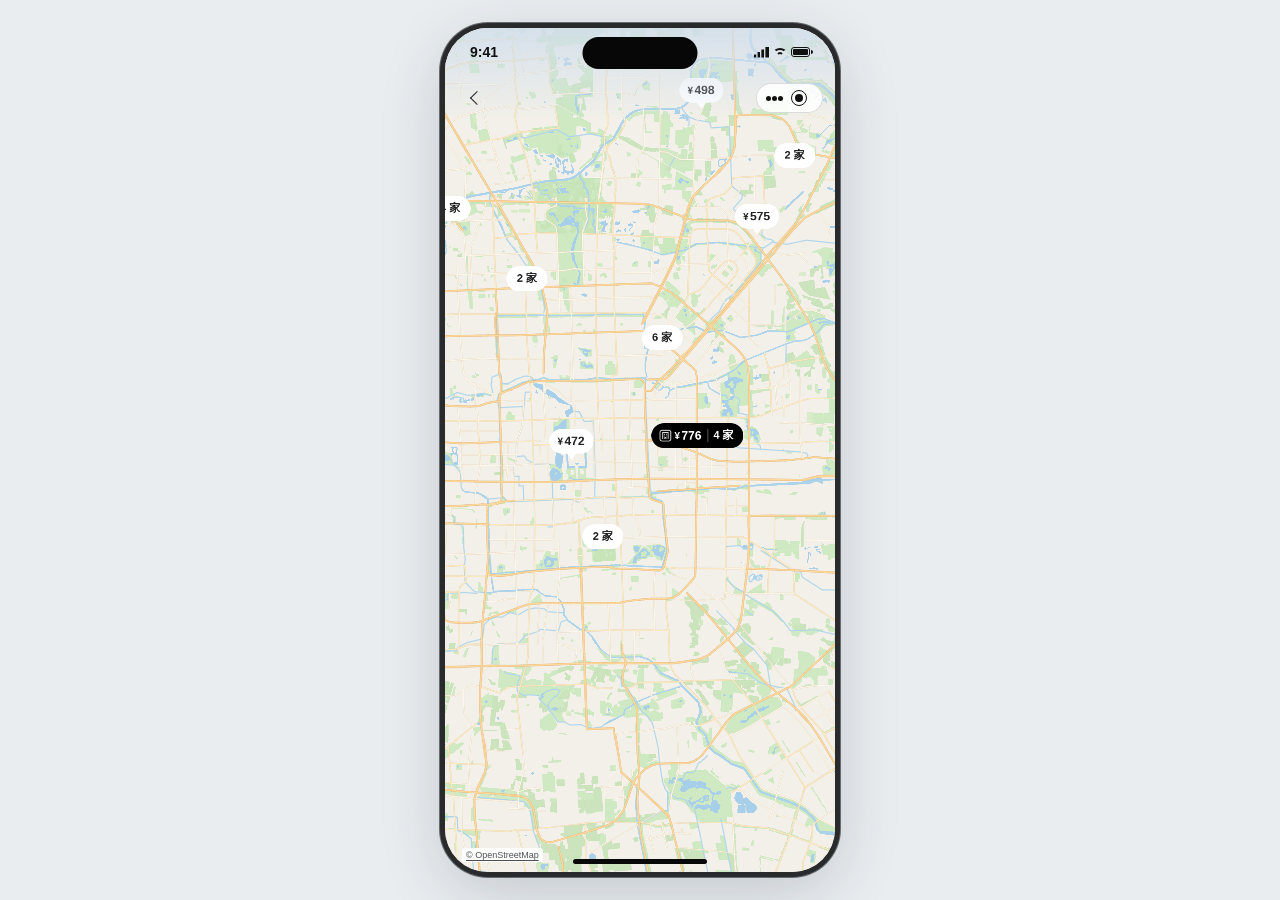
